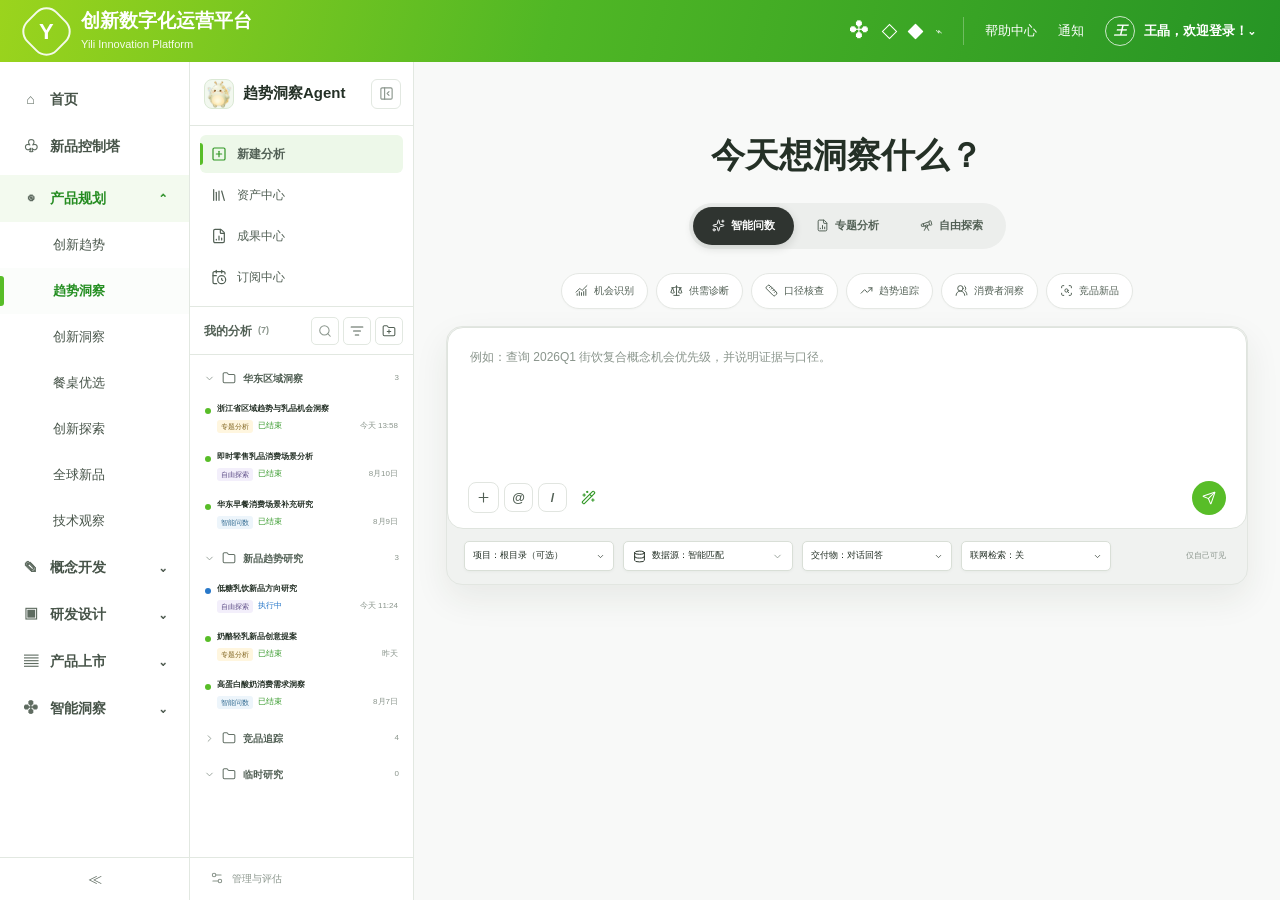
==== yili-yip-agent.html @ febb7918 "Create yili-yip-agent.html" ====
<!doctype html>
<html lang="zh-CN">
<head>
  <meta charset="UTF-8" />
  <meta name="viewport" content="width=device-width, initial-scale=1" />
  <title>趋势洞察 Agent - 完整交互原型</title>
  <style>
    :root {
      --green:#58bd28; --green-dark:#319725; --green-soft:#edf8e9;
      --ink:#243026; --ink2:#526055; --muted:#8a958c;
      --line:#e2e8e1; --line2:#edf1ec; --page:#f6f8f5; --white:#fff;
      --blue:#2878c9; --blue-soft:#edf5fd; --amber:#c1791d; --amber-soft:#fff5e7;
    }
    *{box-sizing:border-box} html,body{width:100%;height:100%;margin:0;overflow:hidden}
    body{font:14px/1.5 "Alibaba PuHuiTi 3.0","Alibaba PuHuiTi","PingFang SC","Microsoft YaHei",sans-serif;color:var(--ink);background:var(--page);letter-spacing:0}
    button,input,textarea,select{font:inherit;letter-spacing:0} button,select{cursor:pointer} [hidden]{display:none!important}
    i[data-lucide]{width:1em;height:1em;display:inline-flex;flex:0 0 auto}.lucide{width:1em;height:1em;display:inline-block;flex:0 0 auto;stroke-width:1.8;vertical-align:-.14em}.icon-only{display:grid;place-items:center}.icon-only .lucide{width:15px;height:15px}

    /* YIP 固定平台外壳 */
    .platform-top{height:62px;display:flex;align-items:center;justify-content:space-between;padding:0 25px;color:#fff;background:linear-gradient(105deg,#9bd41d 0%,#50b725 43%,#269425 100%)}
    .platform-brand,.platform-actions,.platform-user,.brand-row{display:flex;align-items:center}
    .platform-brand{gap:13px}.platform-logo{width:43px;height:43px;display:grid;place-items:center;border:2px solid rgba(255,255,255,.9);border-radius:15px;transform:rotate(45deg)}
    .platform-logo b{font-size:22px;transform:rotate(-45deg)}.brand-copy strong{display:block;font-size:19px;line-height:1.2}.brand-copy span{display:block;margin-top:3px;font-size:11px;opacity:.92}
    .platform-actions{gap:21px;font-size:13px}.platform-glyphs{display:flex;align-items:center;gap:15px;padding-right:20px;border-right:1px solid rgba(255,255,255,.28)}
    .diamond{width:11px;height:11px;border:1.5px solid #fff;transform:rotate(45deg)}.diamond.fill{background:#fff}.spark{font-size:19px}.platform-user{gap:9px}.user-avatar{width:30px;height:30px;display:grid;place-items:center;border:1px solid rgba(255,255,255,.75);border-radius:50%;font-weight:700}
    .platform-body{height:calc(100vh - 62px);display:grid;grid-template-columns:220px minmax(0,1fr);transition:grid-template-columns .2s ease}.platform-body.yip-collapsed{grid-template-columns:64px minmax(0,1fr)}
    .platform-sidebar{display:flex;flex-direction:column;min-height:0;background:#fff;border-right:1px solid var(--line)}.platform-menu{flex:1;padding:14px 0;overflow:hidden}
    .platform-entry{min-height:47px;display:flex;align-items:center;gap:12px;padding:0 23px;color:#465348;font-size:14px;font-weight:600}.platform-entry.group{margin-top:5px;color:#258c21;background:#f3faef}
    .platform-entry.sub{min-height:46px;padding-left:53px;font-size:13px;font-weight:500}.platform-entry.sub.active{position:relative;color:#238e20;background:#fbfdfb;font-weight:700}.platform-entry.sub.active:before{content:"";position:absolute;left:0;top:8px;bottom:8px;width:4px;border-radius:0 3px 3px 0;background:var(--green)}
    .platform-entry .chev{margin-left:auto}.platform-icon{width:15px;text-align:center;color:#5f6c61}.sidebar-bottom{height:43px;display:grid;place-items:center;color:#59665b;background:#fff;border:0;border-top:1px solid var(--line);font-size:14px}.platform-body.yip-collapsed .platform-entry{padding:0;justify-content:center}.platform-body.yip-collapsed .platform-entry span:not(.platform-icon),.platform-body.yip-collapsed .platform-entry.sub{display:none}.platform-body.yip-collapsed .platform-entry.group{min-height:47px}.platform-body.yip-collapsed .platform-menu{overflow:hidden}.platform-body.yip-collapsed .sidebar-bottom{transform:none}

    /* 可修改的 Agent 区域 */
    .agent-shell{position:relative;min-width:0;min-height:0;display:grid;grid-template-rows:58px minmax(0,1fr);background:var(--page)}
    .agent-header{display:flex;align-items:stretch;justify-content:space-between;padding:0 22px;background:#fff;border-bottom:1px solid var(--line)}
    .agent-left{min-width:0;display:flex;align-items:stretch;gap:36px}.agent-name{display:flex;align-items:center;gap:9px;font-size:16px;font-weight:700;white-space:nowrap}.agent-badge{width:30px;height:30px;display:block;flex:0 0 auto;overflow:hidden;background:#f2f8ef url('[data-uri]') center/29px 29px no-repeat;border:1px solid #dbe9d5;border-radius:8px;color:transparent;font-size:0}
    .agent-nav{height:100%;display:flex;align-items:stretch;gap:25px}.agent-nav span{position:relative;display:flex;align-items:center;color:var(--ink2);font-size:13px;white-space:nowrap;cursor:pointer}.agent-nav span.active{color:var(--green-dark);font-weight:700}.agent-nav span.active:after{content:"";position:absolute;left:2px;right:2px;bottom:0;height:3px;border-radius:3px 3px 0 0;background:var(--green)}
    .manage-entry{align-self:center;height:30px;display:flex;align-items:center;gap:7px;padding:0 10px;color:var(--ink2);background:#fff;border:1px solid var(--line);border-radius:5px;font-size:11px}.gear{font-size:14px;color:var(--green-dark)}

    .module-page{display:none;min-height:0;height:100%}.module-page.active{display:grid}
    .analysis-layout{min-height:0;position:relative;grid-template-columns:256px minmax(0,1fr);transition:grid-template-columns .2s ease}.analysis-layout>.task-sidebar{grid-column:1;grid-row:1}.analysis-layout>.task-workspace,.analysis-layout>.create-workspace{grid-column:2;grid-row:1}.analysis-layout.task-collapsed{grid-template-columns:0 minmax(0,1fr)}.analysis-layout.task-collapsed .task-sidebar{display:none}.analysis-layout.task-collapsed>.task-workspace,.analysis-layout.task-collapsed>.create-workspace{grid-column:2;min-width:0;width:100%}.analysis-layout.task-collapsed .task-head{padding-left:54px}
    .task-sidebar{min-height:0;display:grid;grid-template-rows:auto auto minmax(0,1fr) 42px;background:#fff;border-right:1px solid var(--line)}
    .space-block{position:relative;padding:14px 14px 12px;border-bottom:1px solid var(--line)}.space-head{display:grid;grid-template-columns:minmax(0,1fr) 30px;gap:6px}.space-select{height:34px;display:flex;align-items:center;justify-content:space-between;padding:0 10px;color:var(--ink);background:#f7f9f6;border:1px solid var(--line);border-radius:6px;font-size:12px;font-weight:700}.space-main{display:flex;align-items:center;gap:8px}.space-icon{width:22px;height:22px;display:grid;place-items:center;color:var(--green-dark);background:var(--green-soft);border-radius:5px;font-size:10px}.sidebar-collapse{width:30px;height:34px;display:grid;place-items:center;color:var(--muted);background:#fff;border:1px solid var(--line);border-radius:6px}.task-sidebar-toggle{position:absolute;left:10px;top:10px;z-index:12;width:30px;height:30px;display:none;place-items:center;color:var(--green-dark);background:#fff;border:1px solid #bddcaf;border-radius:6px;box-shadow:0 4px 12px rgba(35,55,31,.08)}.analysis-layout.task-collapsed .task-sidebar-toggle{display:grid}
    .new-task{width:100%;height:36px;margin-top:9px;display:flex;align-items:center;justify-content:center;gap:7px;color:#fff;background:var(--green);border:0;border-radius:6px;font-size:12px;font-weight:700}.new-task i{font-size:17px;font-style:normal;font-weight:400}
    .search-block{padding:11px 14px 9px}.task-search{height:32px;display:flex;align-items:center;gap:8px;padding:0 10px;background:#fafbfa;border:1px solid var(--line);border-radius:6px;color:var(--muted)}.search-icon{width:13px;height:13px;position:relative;border:1.4px solid currentColor;border-radius:50%}.search-icon:after{content:"";position:absolute;width:5px;height:1.4px;right:-4px;bottom:-2px;background:currentColor;transform:rotate(45deg)}.task-search input{min-width:0;width:100%;border:0;outline:0;background:transparent;color:var(--ink);font-size:11px}.task-search input::placeholder{color:var(--muted)}
    .filters{margin-top:8px}.filter-summary{display:flex;align-items:center;justify-content:space-between}.filter-controls{display:grid;grid-template-columns:1fr 1fr;gap:6px;margin-top:7px}.filter-wrap{position:relative}.filter{width:100%;height:28px;display:flex;align-items:center;justify-content:space-between;gap:5px;padding:0 8px;color:var(--ink2);background:#fff;border:1px solid var(--line);border-radius:5px;font-size:9px}.filter b{overflow:hidden;text-overflow:ellipsis;white-space:nowrap;font-weight:500}.task-total{color:var(--muted);font-size:9px}.mini-menu{position:absolute;z-index:30;display:none;min-width:132px;padding:5px;background:#fff;border:1px solid var(--line);border-radius:6px;box-shadow:0 10px 26px rgba(35,55,31,.13)}.mini-menu.open{display:grid}.filter-wrap .mini-menu{right:0;top:32px}.space-block>.mini-menu{left:14px;top:51px}.mini-menu button{height:30px;padding:0 8px;text-align:left;color:var(--ink2);background:#fff;border:0;border-radius:4px;font-size:9px}.mini-menu button:hover,.mini-menu button.active{color:var(--green-dark);background:var(--green-soft)}
    .task-list{min-height:0;overflow-y:auto;padding:7px 7px 10px}.task-list::-webkit-scrollbar{width:6px}.task-list::-webkit-scrollbar-thumb{background:#dbe3d9;border-radius:6px}.folder{margin-bottom:4px}.folder-head{height:31px;display:flex;align-items:center;gap:7px;padding:0 7px;color:var(--ink2);border-radius:5px;font-size:10px;font-weight:700;cursor:pointer}.folder-head:hover{background:#f6f8f5}.folder-head .folder-icon{font-size:13px;color:#647167}.folder-head .folder-count{margin-left:auto;color:var(--muted);font-size:8px;font-weight:500}.folder-head .fold{width:10px;color:var(--muted);font-size:8px}.folder-items{display:block}.folder.closed .folder-items{display:none}.folder.closed .fold{transform:rotate(-90deg)}.add-folder{width:100%;height:42px;display:flex;align-items:center;gap:7px;padding:0 16px;color:var(--ink2);background:#fff;border:0;border-top:1px solid var(--line);font-size:9px}.add-folder:hover{color:var(--green-dark);background:#f8fbf7}.task-item{min-height:47px;margin:1px 0;padding:7px 8px 6px 25px;border-radius:6px;position:relative;cursor:pointer}.task-item.active{background:#eaf6e5}.task-item.active:before{content:"";position:absolute;left:0;top:9px;bottom:9px;width:3px;border-radius:0 3px 3px 0;background:var(--green)}
    .task-item-head{display:flex;align-items:flex-start;gap:6px}.task-dot{width:6px;height:6px;margin-top:5px;flex:0 0 auto;border-radius:50%;background:var(--green)}.task-dot.run{background:var(--blue)}.task-dot.wait{background:var(--amber)}.task-dot.muted{background:#aeb6af}
    .task-item-copy{min-width:0;flex:1}.task-item-copy b{display:block;overflow:hidden;text-overflow:ellipsis;white-space:nowrap;font-size:11px}.task-meta{margin-top:5px;display:flex;align-items:center;gap:5px;color:var(--muted);font-size:8px}.task-meta>span:last-child{margin-left:auto}.task-meta em{color:var(--green-dark);font-style:normal}.task-meta em.run{color:var(--blue)}.task-meta em.wait{color:var(--amber)}.task-type{padding:2px 4px;color:#58635a;background:#eef1ed;border-radius:3px;font-size:7px;line-height:1.35}.task-type.qa{color:#326b91;background:#edf5fb}.task-type.topic{color:#816521;background:#fff6df}.task-type.explore{color:#5c4c86;background:#f3effb}
    .task-footer{display:none}

    .task-workspace{min-width:0;min-height:0;display:grid;grid-template-rows:62px 42px minmax(0,1fr);background:#fff}
    .task-workspace.hidden{display:none}.create-workspace{min-width:0;min-height:0;display:none;background:#fbfcfb;overflow:auto}.create-workspace.active{display:block}.create-inner{width:min(920px,calc(100% - 64px));margin:0 auto;padding:38px 0 32px}.create-title{text-align:center}.create-title h1{margin:0;font-size:27px}.create-title h1 span{color:#68716a;font-weight:500}.create-title p{margin:7px 0 0;color:var(--muted);font-size:10px}.create-modes{width:max-content;margin:22px auto 18px;display:flex;gap:3px;padding:4px;background:#f0f2ef;border-radius:22px}.create-mode{height:34px;display:flex;align-items:center;gap:6px;padding:0 17px;color:var(--ink2);background:transparent;border:0;border-radius:18px;font-size:10px;font-weight:600}.create-mode.active{color:#fff;background:#202a22;box-shadow:0 3px 10px rgba(20,30,22,.14)}.capability-stack{min-height:40px;margin-bottom:13px}.capability-row{width:100%;display:flex;align-items:center;justify-content:center;gap:7px}.capability-label{margin-right:3px;color:var(--muted);font-size:9px;font-weight:700}.cap-chip{height:31px;display:flex;align-items:center;gap:6px;padding:0 12px;color:var(--ink2);background:#fff;border:1px solid #d1d8d0;border-radius:16px;font-size:9px}.cap-chip:hover,.cap-chip.active{color:var(--green-dark);border-color:#aad593;background:var(--green-soft)}.capability-commands{width:100%;height:40px;display:none;align-items:center;padding:4px;background:#fff;border:1px solid var(--line);border-radius:7px;box-shadow:0 4px 12px rgba(35,55,31,.04)}.capability-commands.open{display:flex}.capability-stack.commands-open .capability-row{display:none}.capability-back{height:30px;display:flex;align-items:center;gap:4px;padding:0 9px;color:var(--ink2);background:#fff;border:0;border-right:1px solid var(--line);font-size:9px;white-space:nowrap}.command-scroller{min-width:0;display:flex;gap:4px;padding:0 5px;overflow-x:auto;scrollbar-width:none}.command-scroller::-webkit-scrollbar{display:none}.instruction-command{height:30px;max-width:245px;flex:0 0 auto;overflow:hidden;text-overflow:ellipsis;white-space:nowrap;padding:0 11px;color:var(--ink2);background:#fbfcfb;border:0;border-radius:5px;font-size:9px}.instruction-command:hover{color:var(--green-dark);background:var(--green-soft)}.prompt-shell{padding:12px;background:#fff;border:1px solid #d6ded4;border-radius:8px;box-shadow:0 10px 26px rgba(35,55,31,.07)}.prompt-box{min-height:142px;padding:10px 13px 9px;display:flex;flex-direction:column;border:1px solid #cfd8cd;border-radius:7px}.prompt-box:focus-within{border-color:#8bcf6c;box-shadow:0 0 0 2px rgba(88,189,40,.08)}.prompt-box textarea{width:100%;min-height:70px;flex:1;resize:none;border:0;outline:0;color:var(--ink);font-size:11px;line-height:1.65}.prompt-box textarea::placeholder{color:var(--muted)}.prompt-actions{margin-top:auto;display:flex;align-items:center;justify-content:space-between}.prompt-left,.prompt-right,.create-options{display:flex;align-items:center;gap:6px}.round-tool{width:27px;height:27px;display:grid;place-items:center;color:var(--ink2);background:#fff;border:1px solid var(--line);border-radius:6px}.round-tool.active{color:var(--green-dark);background:var(--green-soft);border-color:#b7dba5}.enhance{width:30px;height:27px;display:grid;place-items:center;padding:0;color:var(--green-dark);background:transparent;border:0;border-radius:5px;font-size:15px}.enhance:hover{background:var(--green-soft)}.enhance.loading{color:transparent;pointer-events:none;position:relative}.enhance.loading:after{content:"";width:13px;height:13px;border:2px solid #c9ddc0;border-top-color:var(--green);border-radius:50%;position:absolute;animation:prompt-spin .65s linear infinite}.enhance span{display:none}@keyframes prompt-spin{to{transform:rotate(360deg)}}.create-send{height:29px;display:flex;align-items:center;gap:5px;padding:0 12px;color:#fff;background:var(--green);border:0;border-radius:6px;font-size:9px;font-weight:700}.create-options{padding-top:9px;color:var(--muted);font-size:8px;flex-wrap:wrap}.option-note{margin-left:auto}.attachment-list{min-width:0;min-height:0;display:flex;align-items:center;gap:5px;flex-wrap:wrap}.attachment-list:empty{display:none}.attachment-chip{max-width:100%;height:25px;display:inline-flex;align-items:center;gap:5px;padding:0 7px;color:var(--ink2);background:#f1f5ef;border:1px solid #dce6d8;border-radius:5px;font-size:8px}.attachment-chip>span{max-width:220px;overflow:hidden;text-overflow:ellipsis;white-space:nowrap}.attachment-chip button{width:16px;height:16px;display:grid;place-items:center;flex:0 0 auto;padding:0;color:var(--muted);background:transparent;border:0}.plus-wrap{position:relative}.attach-menu{position:absolute;left:0;bottom:34px;z-index:35;width:206px;display:none;padding:6px;background:#fff;border:1px solid var(--line);border-radius:7px;box-shadow:0 12px 30px rgba(35,55,31,.16)}.attach-menu.open{display:block}.attach-menu b{display:block;padding:5px 8px 4px;color:var(--muted);font-size:8px}.attach-menu button{width:100%;height:34px;display:flex;align-items:center;gap:8px;padding:0 9px;text-align:left;color:var(--ink2);background:#fff;border:0;border-radius:5px;font-size:9px}.attach-menu button:hover{color:var(--green-dark);background:var(--green-soft)}.attach-menu .lucide{width:14px;height:14px}.hidden-file-input{display:none}.project-target{height:28px;display:flex;align-items:center;gap:5px;padding:0 9px;color:var(--ink2);background:#fff;border:1px solid var(--line);border-radius:5px;font-size:8px}.project-target b{font-weight:600}.instruction-guide{display:none}
    .topic-create{display:none}.topic-create.active{display:block}.prompt-create.hidden{display:none}.workflow-intro{text-align:center;margin:6px 0 14px}.workflow-intro h2{margin:0;font-size:14px}.workflow-intro p{margin:4px 0 0;color:var(--muted);font-size:9px}.workflow-grid{display:grid;grid-template-columns:repeat(2,1fr);gap:10px}.workflow-card{min-height:132px;padding:13px;text-align:left;background:#fff;border:1px solid var(--line);border-radius:7px;position:relative}.workflow-card:hover{border-color:#afd79d;box-shadow:0 5px 14px rgba(35,55,31,.06)}.workflow-card em{position:absolute;right:12px;top:10px;color:#b9c3ba;font-size:17px;font-style:normal;font-weight:700}.workflow-card small{color:var(--green-dark);font-size:8px}.workflow-card h3{margin:7px 0 5px;font-size:11px}.workflow-card p{height:31px;margin:0;color:var(--muted);font-size:8px;line-height:1.55}.workflow-card-foot{margin-top:10px;display:flex;justify-content:space-between;color:var(--muted);font-size:8px}.workflow-card-foot b{color:var(--green-dark)}.config-mask{position:fixed;inset:0;z-index:80;display:none;align-items:center;justify-content:center;background:rgba(25,34,27,.28)}.config-mask.open{display:flex}.config-dialog{width:620px;max-height:82vh;overflow:auto;background:#fff;border-radius:8px;box-shadow:0 18px 50px rgba(20,30,22,.22)}.config-head{height:54px;display:flex;align-items:center;justify-content:space-between;padding:0 18px;border-bottom:1px solid var(--line)}.config-head h3{margin:0;font-size:13px}.config-head button{width:28px;height:28px;border:0;background:transparent;color:var(--muted)}.config-steps{display:grid;grid-template-columns:repeat(3,1fr);padding:13px 18px;border-bottom:1px solid var(--line)}.config-step{display:flex;align-items:center;gap:6px;color:var(--muted);font-size:9px}.config-step i{width:19px;height:19px;display:grid;place-items:center;background:#eef1ed;border-radius:50%;font-style:normal}.config-step.active{color:var(--green-dark);font-weight:700}.config-step.active i,.config-step.done i{color:#fff;background:var(--green)}.config-body{padding:17px 18px}.config-pane{display:none}.config-pane.active{display:block}.config-pane>p{margin:0 0 12px;color:var(--muted);font-size:9px}.form-grid{display:grid;grid-template-columns:1fr 1fr;gap:11px}.field{display:grid;gap:5px;color:var(--ink2);font-size:9px}.field.full{grid-column:1/-1}.field input,.field select,.field textarea{width:100%;min-height:34px;padding:7px 9px;color:var(--ink);background:#fff;border:1px solid var(--line);border-radius:5px;font-size:9px}.summary-list{display:grid;gap:7px}.summary-row{display:flex;align-items:center;justify-content:space-between;padding:9px 10px;background:#f8faf7;border-radius:5px;font-size:9px}.config-foot{display:flex;align-items:center;justify-content:flex-end;gap:7px;margin-top:17px}.secondary{height:29px;padding:0 10px;color:var(--ink2);background:#fff;border:1px solid var(--line);border-radius:5px;font-size:9px}.config-next{height:29px;padding:0 11px;color:#fff;background:var(--green);border:0;border-radius:5px;font-size:9px;font-weight:700}
    .task-head{display:flex;align-items:center;justify-content:space-between;padding:0 20px;border-bottom:1px solid var(--line)}.title-row{min-width:0}.title-line{display:flex;align-items:center;gap:8px}.title-line h1{max-width:520px;margin:0;overflow:hidden;text-overflow:ellipsis;white-space:nowrap;font-size:17px}.complete-tag{padding:3px 7px;color:var(--green-dark);background:var(--green-soft);border-radius:10px;font-size:9px;font-weight:700}.task-subline{margin-top:4px;display:flex;align-items:center;gap:11px;color:var(--muted);font-size:9px}.task-subline b{color:var(--ink2);font-weight:500}.task-actions{position:relative;display:flex;align-items:center;gap:6px}.icon-btn{width:30px;height:30px;display:grid;place-items:center;color:var(--ink2);background:#fff;border:1px solid var(--line);border-radius:5px;font-size:12px}.icon-btn.active{color:var(--green-dark);background:var(--green-soft);border-color:#bcdcab}.share-btn{height:30px;display:flex;align-items:center;gap:5px;padding:0 11px;color:var(--green-dark);background:#fff;border:1px solid #bcdcab;border-radius:5px;font-size:10px;font-weight:700}.task-actions .mini-menu{right:0;top:35px}
    .view-nav{display:flex;align-items:stretch;justify-content:space-between;padding:0 20px;border-bottom:1px solid var(--line)}.view-tabs{height:100%;display:flex;align-items:stretch;gap:24px}.view-tabs button{position:relative;display:flex;align-items:center;color:var(--ink2);background:transparent;border:0;font-size:11px}.view-tabs button.active{color:var(--green-dark);font-weight:700}.view-tabs button.active:after{content:"";position:absolute;left:0;right:0;bottom:0;height:2px;background:var(--green)}.view-tools{display:flex;align-items:center;gap:9px}.version-select{height:27px;padding:0 6px;color:var(--ink2);background:#fff;border:1px solid var(--line);border-radius:5px;font-size:9px}.context-toggle{height:27px;display:flex;align-items:center;gap:5px;padding:0 8px;color:var(--green-dark);background:var(--green-soft);border:1px solid #c7e3ba;border-radius:5px;font-size:9px;font-weight:700}.context-toggle i{font-size:11px;font-style:normal}
    .conversation{--context-width:356px;min-height:0;display:grid;grid-template-columns:minmax(430px,1fr) 6px var(--context-width);background:#fbfcfb;overflow:hidden}.conversation.context-closed{grid-template-columns:minmax(0,1fr) 0 0}.conversation-main{min-width:0;min-height:0;height:100%;display:grid;grid-template-rows:auto minmax(0,1fr) auto;gap:11px;padding:14px 14px 13px 22px;overflow:hidden}.stagebar{height:48px;display:grid;grid-template-columns:repeat(5,1fr);align-items:center;padding:0 15px;background:#fff;border:1px solid var(--line);border-radius:7px}.stage{position:relative;display:flex;align-items:center;gap:7px;color:var(--muted);font-size:9px}.stage:not(:last-child):after{content:"";position:absolute;left:28px;right:7px;top:50%;height:1px;background:#cfe3c6;z-index:0}.stage i{position:relative;z-index:1;width:19px;height:19px;display:grid;place-items:center;color:#fff;background:var(--green);border-radius:50%;font-size:9px;font-style:normal}.stage b{position:relative;z-index:1;padding-right:5px;background:#fff;font-weight:500}.stage.current{color:var(--green-dark);font-weight:700}.stage.current i{box-shadow:0 0 0 4px var(--green-soft)}.content-stage{min-height:0;display:grid;overflow:hidden}.thread,.file-preview{grid-area:1/1;min-height:0}.thread{padding:3px 3px 6px 0;overflow:auto}.thread.hidden,.file-preview.hidden{display:none}.agent-message{display:grid;grid-template-columns:30px minmax(0,1fr);gap:9px;margin-bottom:12px}.agent-avatar{width:30px;height:30px;display:block;overflow:hidden;background:#f2f8ef url('[data-uri]') center/29px 29px no-repeat;border:1px solid #dbe9d5;border-radius:8px;color:transparent;font-size:0}.message-copy b{display:block;margin:2px 0 6px;font-size:11px}.message-copy p{margin:0;color:var(--ink2);font-size:11px;line-height:1.65}.source-ref{display:inline-flex;align-items:center;height:20px;margin:0 2px;padding:0 6px;color:var(--green-dark);background:var(--green-soft);border:0;border-radius:4px;font-size:8px;font-weight:700;vertical-align:1px}.source-ref:hover{background:#dff2d7}.insight-brief{margin:0 0 12px 39px;padding:10px 12px;background:#fff;border-left:3px solid var(--green);border-top:1px solid var(--line);border-right:1px solid var(--line);border-bottom:1px solid var(--line);border-radius:4px 7px 7px 4px}.insight-brief h3{margin:0 0 7px;font-size:10px}.insight-row{display:grid;grid-template-columns:16px minmax(0,1fr);gap:5px;margin-top:5px;color:var(--ink2);font-size:9px;line-height:1.55}.insight-row i{color:var(--green-dark);font-style:normal;font-weight:700}.user-message{max-width:78%;margin:0 0 13px auto;padding:9px 12px;color:var(--ink2);background:#eff4ed;border-radius:7px 7px 2px 7px;font-size:11px;line-height:1.6}
    .source-ref.highlight{color:#fff;background:var(--green);box-shadow:0 0 0 3px rgba(88,189,40,.13)}.result-card{margin-left:37px;background:#fff;border:1px solid var(--line);border-radius:7px;overflow:hidden}.result-head{height:39px;display:flex;align-items:center;justify-content:space-between;padding:0 13px;border-bottom:1px solid var(--line)}.result-head b{font-size:11px}.report-tag{padding:3px 6px;color:var(--ink2);background:#f2f5f1;border-radius:4px;font-size:8px}.result-body{height:78px;display:grid;grid-template-columns:78px minmax(0,1fr) auto;align-items:center;gap:12px;padding:10px 13px}.report-cover{width:72px;height:53px;padding:8px;display:flex;flex-direction:column;justify-content:space-between;color:#fff;background:#315f42;border-radius:4px}.report-cover strong{font-size:8px;line-height:1.25}.report-cover i{width:25px;height:2px;background:rgba(255,255,255,.55)}.report-copy b{display:block;font-size:11px}.report-copy p{margin:4px 0 0;color:var(--muted);font-size:9px;line-height:1.5}.preview-btn{height:28px;padding:0 10px;color:var(--green-dark);background:#fff;border:1px solid #bcdcab;border-radius:5px;font-size:9px;font-weight:700}
    .composer{height:82px;padding:10px 11px 8px;background:#fff;border:1px solid #d4ddd2;border-radius:7px;box-shadow:0 6px 18px rgba(35,55,31,.05)}.composer textarea{width:100%;height:35px;resize:none;border:0;outline:0;color:var(--ink);font-size:10px}.composer textarea::placeholder{color:var(--muted)}.composer-foot{display:flex;align-items:center;justify-content:space-between}.composer-context{color:var(--muted);font-size:8px}.attach{width:27px;height:25px;display:grid;place-items:center;color:var(--ink2);background:#fff;border:0;font-size:15px}.send{width:60px;height:25px;color:#fff;background:var(--green);border:0;border-radius:5px;font-size:9px;font-weight:700}
    .context-resizer{position:relative;z-index:3;cursor:col-resize;background:#f1f4f0;border-left:1px solid var(--line);border-right:1px solid var(--line)}.context-resizer:after{content:"";position:absolute;left:2px;top:50%;width:2px;height:30px;margin-top:-15px;background:#cfd7cd;border-radius:2px}.context-resizer:hover,.conversation.resizing .context-resizer{background:#e4f2de}.conversation.context-closed .context-resizer,.conversation.context-closed .context-panel{display:none}.context-panel{min-width:0;min-height:0;display:grid;grid-template-rows:46px 39px minmax(0,1fr);background:#fff}.context-head{display:flex;align-items:center;justify-content:space-between;padding:0 12px;border-bottom:1px solid var(--line)}.context-head-copy{display:flex;align-items:center;gap:7px}.context-head-copy b{font-size:11px}.pinned-state{display:inline-flex;align-items:center;gap:3px;padding:2px 5px;color:var(--green-dark);background:var(--green-soft);border-radius:4px;font-size:7px}.context-actions{display:flex;gap:3px}.context-actions button{width:27px;height:27px;display:grid;place-items:center;color:var(--muted);background:transparent;border:0;border-radius:5px;font-size:12px}.context-actions button:hover{background:#f1f4f0;color:var(--ink2)}.context-tabs{display:grid;grid-template-columns:repeat(5,1fr);padding:0 7px;border-bottom:1px solid var(--line)}.context-tab{position:relative;color:var(--muted);background:transparent;border:0;font-size:8px}.context-tab.active{color:var(--green-dark);font-weight:700}.context-tab.active:after{content:"";position:absolute;left:7px;right:7px;bottom:0;height:2px;background:var(--green)}.context-body{min-height:0;overflow:auto}.context-pane{display:none;padding:11px 12px}.context-pane.active{display:block}.context-summary{display:flex;align-items:center;justify-content:space-between;margin-bottom:9px}.context-summary b{font-size:10px}.context-summary span{color:var(--muted);font-size:8px}.source-card{position:relative;margin-bottom:7px;padding:10px;background:#fff;border:1px solid var(--line);border-radius:6px;transition:.16s}.source-card.active{border-color:#83c966;background:#fbfef9;box-shadow:0 0 0 2px rgba(88,189,40,.08)}.source-card-head{display:flex;align-items:flex-start;justify-content:space-between;gap:8px}.source-kind{padding:2px 5px;color:var(--ink2);background:#f0f3ef;border-radius:4px;font-size:7px}.source-card h3{margin:0;font-size:10px}.source-card p{margin:5px 0 7px;color:var(--ink2);font-size:8px;line-height:1.55}.source-meta{display:grid;grid-template-columns:auto minmax(0,1fr);gap:3px 8px;color:var(--muted);font-size:7px}.source-meta b{color:var(--ink2);font-weight:500}.source-status{color:var(--green-dark)!important}.source-actions{display:flex;justify-content:flex-end;margin-top:8px}.source-actions button{height:24px;padding:0 7px;color:var(--green-dark);background:#fff;border:1px solid #c6dfb9;border-radius:4px;font-size:8px}.context-note{padding:8px 9px;color:var(--ink2);background:#f7f9f6;border-radius:5px;font-size:8px;line-height:1.55}.progress-list{display:grid;gap:0}.progress-row{position:relative;display:grid;grid-template-columns:20px minmax(0,1fr);gap:7px;padding-bottom:13px}.progress-row:not(:last-child):before{content:"";position:absolute;left:9px;top:17px;bottom:0;width:1px;background:#cfe3c6}.progress-row i{position:relative;z-index:1;width:19px;height:19px;display:grid;place-items:center;color:#fff;background:var(--green);border-radius:50%;font-size:8px;font-style:normal}.progress-row b{display:block;font-size:9px}.progress-row small{display:block;margin-top:2px;color:var(--muted);font-size:7px}.file-group{margin-bottom:12px}.file-group-head{display:flex;align-items:center;justify-content:space-between;margin-bottom:5px;color:var(--muted);font-size:8px}.file-group-head b{color:var(--ink2);font-size:9px}.context-file{width:100%;min-height:42px;margin-bottom:4px;display:grid;grid-template-columns:28px minmax(0,1fr) auto;align-items:center;gap:7px;padding:6px 7px;text-align:left;background:#fff;border:1px solid var(--line);border-radius:5px}.context-file:hover,.context-file.active{border-color:#a9d894;background:#fbfef9}.file-type{width:27px;height:27px;display:grid;place-items:center;color:#fff;background:#4f7792;border-radius:4px;font-size:7px;font-weight:700}.file-type.csv{background:#4d875c}.file-type.doc{background:#76684d}.context-file b{display:block;overflow:hidden;text-overflow:ellipsis;white-space:nowrap;font-size:8px}.context-file small{display:block;margin-top:2px;color:var(--muted);font-size:7px}.context-file em{color:var(--muted);font-size:9px;font-style:normal}.evidence-item{margin-bottom:7px;padding:9px 10px;border-left:2px solid #a9d894;background:#f8faf7}.evidence-item blockquote{margin:0;color:var(--ink2);font-size:8px;line-height:1.6}.evidence-item footer{display:flex;justify-content:space-between;margin-top:6px;color:var(--muted);font-size:7px}.qa-score{display:flex;align-items:flex-end;gap:8px;padding:9px 0 12px;border-bottom:1px solid var(--line)}.qa-score strong{font-size:27px;line-height:1;color:var(--green-dark)}.qa-score span{color:var(--muted);font-size:8px}.qa-row{display:flex;align-items:center;justify-content:space-between;padding:9px 0;border-bottom:1px solid var(--line2);font-size:8px}.qa-row b{font-size:9px}.qa-pass{color:var(--green-dark)}
    .context-file:focus-visible{outline:2px solid #79c357;outline-offset:1px}.file-preview{overflow:auto;background:#f4f6f3;border:1px solid var(--line);border-radius:7px}.file-preview-head{height:42px;display:flex;align-items:center;justify-content:space-between;padding:0 11px;background:#fff;border-bottom:1px solid var(--line)}.file-preview-title{display:flex;align-items:center;gap:8px}.file-preview-title button{width:26px;height:26px;color:var(--ink2);background:#fff;border:1px solid var(--line);border-radius:5px}.file-preview-title b{font-size:10px}.file-preview-actions{display:flex;gap:5px}.file-preview-actions button{height:26px;padding:0 8px;color:var(--ink2);background:#fff;border:1px solid var(--line);border-radius:5px;font-size:8px}.preview-canvas{min-height:100%;padding:18px}.preview-paper{width:min(720px,100%);min-height:430px;margin:0 auto;padding:25px 28px;background:#fff;border:1px solid #dfe5de;box-shadow:0 8px 22px rgba(33,49,35,.06)}.preview-paper h1{margin:0;font-size:18px}.preview-paper .paper-meta{margin-top:5px;color:var(--muted);font-size:8px}.preview-paper h2{margin:20px 0 7px;font-size:11px}.preview-paper p{margin:0;color:var(--ink2);font-size:9px;line-height:1.75}.preview-kpis{display:grid;grid-template-columns:repeat(3,1fr);gap:8px;margin-top:12px}.preview-kpi{padding:10px;background:#f7faf6}.preview-kpi span{display:block;color:var(--muted);font-size:7px}.preview-kpi b{display:block;margin-top:2px;font-size:14px}.preview-table{width:100%;margin-top:12px;border-collapse:collapse}.preview-table th,.preview-table td{padding:7px;text-align:left;border-bottom:1px solid var(--line);font-size:8px}.preview-table th{color:var(--muted);background:#f8faf7}.preview-evidence{margin-top:12px;padding:9px 10px;background:#f5f8f4;border-left:3px solid var(--green);font-size:8px;line-height:1.65}
    /* 一级模块通用页面 */
    .center-layout.sidebar-collapsed .catalog-head{padding-left:40px}
    .center-space-menu{left:14px;right:50px;top:51px}
    .center-layout{position:relative;min-height:0;grid-template-columns:256px minmax(0,1fr);transition:grid-template-columns .2s ease}.center-layout>.center-sidebar{grid-column:1;grid-row:1}.center-layout>.center-workspace{grid-column:2;grid-row:1}.center-layout.sidebar-collapsed{grid-template-columns:0 minmax(0,1fr)}.center-layout.sidebar-collapsed .center-sidebar{display:none}.center-layout.sidebar-collapsed>.center-workspace{grid-column:2;min-width:0;width:100%}.center-layout.sidebar-collapsed .task-sidebar-toggle{display:grid}.center-sidebar{min-height:0;display:grid;grid-template-rows:auto minmax(0,1fr);background:#fff;border-right:1px solid var(--line)}.center-sidebar .space-block{padding-bottom:13px}.center-sidebar .space-select{background:#fff}.center-side-scroll{min-height:0;padding:10px 8px 14px;overflow:auto}.center-nav-section{margin-bottom:13px}.center-nav-title{display:flex;align-items:center;justify-content:space-between;padding:0 9px 6px;color:var(--muted);font-size:8px}.center-nav-title b{color:var(--ink2);font-size:9px}.center-nav-button{width:100%;min-height:34px;margin-bottom:2px;display:flex;align-items:center;gap:8px;padding:7px 9px;text-align:left;color:var(--ink2);background:transparent;border:0;border-radius:5px;font-size:9px}.center-nav-button i{width:17px;display:grid;place-items:center;color:var(--muted);font-style:normal}.center-nav-button span{min-width:0;flex:1}.center-nav-button em{color:var(--muted);font-style:normal;font-size:8px}.center-nav-button:hover{background:#f6f8f5}.center-nav-button.active{color:var(--green-dark);background:var(--green-soft);font-weight:700}.center-nav-button.active i{color:var(--green-dark)}.center-sidebar-action{width:100%;height:34px;margin-top:9px;color:#fff;background:var(--green);border:0;border-radius:6px;font-size:10px;font-weight:700}.center-workspace.catalog-page{min-width:0;min-height:0;height:100%;display:grid;grid-template-rows:67px minmax(0,1fr);padding:0 22px 22px;background:var(--page);overflow:hidden}.catalog-page{min-width:0;min-height:0}.catalog-head{display:flex;align-items:center;justify-content:space-between;gap:16px}.catalog-title{min-width:0}.catalog-title h1{margin:0;font-size:19px}.catalog-title p{margin:3px 0 0;color:var(--muted);font-size:10px}.primary-action{height:32px;display:flex;align-items:center;gap:5px;padding:0 13px;white-space:nowrap;color:#fff;background:var(--green);border:0;border-radius:6px;font-size:10px;font-weight:700}.catalog-surface{min-height:0;display:grid;grid-template-rows:44px minmax(0,1fr);background:#fff;border:1px solid var(--line);border-radius:8px;overflow:hidden}.catalog-surface.single-pane{grid-template-rows:minmax(0,1fr)}.subnav{display:flex;align-items:stretch;justify-content:space-between;gap:12px;padding:0 15px;border-bottom:1px solid var(--line)}.subnav-label{display:flex;align-items:center;min-width:0;color:var(--ink2);font-size:10px;font-weight:700}.subnav-label span{overflow:hidden;text-overflow:ellipsis;white-space:nowrap}.subtabs{height:100%;display:flex;align-items:stretch;gap:19px}.subtab{position:relative;display:flex;align-items:center;color:var(--ink2);background:transparent;border:0;font-size:9px;cursor:pointer}.subtab.active{color:var(--green-dark);font-weight:700}.subtab.active:after{content:"";position:absolute;left:0;right:0;bottom:0;height:2px;background:var(--green)}.toolbar{min-width:0;display:flex;align-items:center;justify-content:flex-end;gap:7px}.mini-search{width:190px;height:28px;padding:0 9px;border:1px solid var(--line);border-radius:5px;background:#fafbfa;font-size:9px}.tool-select{height:28px;padding:0 8px;color:var(--ink2);background:#fff;border:1px solid var(--line);border-radius:5px;font-size:9px}
    .catalog-body{min-height:0;overflow:auto;padding:14px 15px}.asset-grid{display:grid;grid-template-columns:repeat(3,minmax(0,1fr));gap:10px}.asset-card{min-height:143px;padding:13px;border:1px solid var(--line);border-radius:7px;background:#fff;transition:.15s}.asset-card:hover{border-color:#b9dca9;box-shadow:0 5px 14px rgba(35,55,31,.06)}.asset-card-head{display:flex;align-items:center;justify-content:space-between}.asset-kind{padding:3px 6px;color:var(--green-dark);background:var(--green-soft);border-radius:4px;font-size:8px}.asset-card h3{margin:10px 0 5px;font-size:12px}.asset-card p{height:34px;margin:0;color:var(--muted);font-size:9px;line-height:1.65}.asset-foot{margin-top:12px;display:flex;align-items:center;justify-content:space-between;color:var(--muted);font-size:8px}.asset-use{height:25px;padding:0 8px;color:var(--green-dark);background:#fff;border:1px solid #beddae;border-radius:5px;font-size:9px;font-weight:700}
    .library-layout{min-height:0;display:block;overflow:hidden}.scene-nav{padding:12px;background:#fafbfa;border-right:1px solid var(--line);overflow:auto}.scene-nav-head{display:flex;align-items:center;justify-content:space-between;margin-bottom:8px}.scene-nav-head b{font-size:10px}.scene-nav-head span{color:var(--muted);font-size:8px}.scene-nav-item{width:100%;min-height:36px;margin-bottom:2px;padding:6px 9px;text-align:left;color:var(--ink2);background:transparent;border:0;border-radius:5px}.scene-nav-item.active{color:var(--green-dark);background:var(--green-soft)}.scene-nav-item b{display:block;font-size:9px}.scene-nav-item small{display:block;margin-top:2px;color:var(--muted);font-size:7px}.library-main{height:100%;min-height:0;overflow:auto;padding:14px}.scene-overview{display:flex;align-items:flex-start;justify-content:space-between;gap:15px;padding-bottom:12px;border-bottom:1px solid var(--line)}.scene-overview h2{margin:0;font-size:14px}.scene-overview p{margin:4px 0 0;color:var(--muted);font-size:9px}.scene-overview-meta{white-space:nowrap;color:var(--muted);font-size:8px}.prompt-list{margin-top:11px;display:grid;gap:8px}.prompt-record{padding:11px 12px;background:#fff;border:1px solid var(--line);border-radius:7px}.prompt-record:hover{border-color:#bfdcb1}.prompt-record-head{display:flex;align-items:flex-start;justify-content:space-between;gap:10px}.prompt-record h3{margin:0;font-size:10px}.prompt-record p{margin:5px 0 8px;color:var(--ink2);font-size:9px;line-height:1.55}.prompt-record-meta{display:flex;align-items:center;gap:9px;color:var(--muted);font-size:8px;flex-wrap:wrap}.prompt-record-actions{display:flex;gap:5px}.prompt-record-actions button{height:25px;padding:0 8px;border-radius:5px;font-size:8px}.prompt-copy{color:var(--ink2);background:#fff;border:1px solid var(--line)}.prompt-favorite.active{color:#a36b12;background:#fff8e9;border-color:#f0d39a}.prompt-use{color:var(--green-dark);background:var(--green-soft);border:1px solid #b7dba5;font-weight:700}.public-badge{padding:3px 5px;color:var(--green-dark);background:var(--green-soft);border-radius:4px;font-size:7px}.mine-badge{padding:3px 5px;color:var(--blue);background:var(--blue-soft);border-radius:4px;font-size:7px}.review-badge{padding:3px 5px;color:var(--amber);background:var(--amber-soft);border-radius:4px;font-size:7px}.library-empty{padding:46px 20px;text-align:center;color:var(--muted);font-size:10px}.library-empty b{display:block;margin-bottom:4px;color:var(--ink2);font-size:12px}
    .data-table{width:100%;border-collapse:collapse}.data-table th,.data-table td{padding:10px 11px;text-align:left;border-bottom:1px solid var(--line2);font-size:9px}.data-table th{color:var(--muted);background:#fafbfa;font-weight:500}.data-table td b{font-size:10px}.data-table td small{display:block;margin-top:2px;color:var(--muted);font-size:8px}.row-status{display:inline-flex;padding:3px 6px;border-radius:4px;color:var(--green-dark);background:var(--green-soft);font-size:8px}.row-status.wait{color:var(--amber);background:var(--amber-soft)}.row-status.blue{color:var(--blue);background:var(--blue-soft)}.row-action{color:var(--green-dark);font-weight:700}
    .result-grid{display:grid;grid-template-columns:repeat(3,minmax(0,1fr));gap:11px}.result-tile{overflow:hidden;border:1px solid var(--line);border-radius:7px;background:#fff}.result-tile:hover{border-color:#b9dca9;box-shadow:0 5px 14px rgba(35,55,31,.06)}.tile-cover{height:96px;padding:14px;color:#fff;background:#356848}.tile-cover.blue{background:#406d8c}.tile-cover.gold{background:#80713f}.tile-cover b{display:block;width:70%;font-size:12px}.tile-cover i{display:block;width:34px;height:2px;margin-top:29px;background:rgba(255,255,255,.58)}.tile-body{padding:11px}.tile-body h3{margin:0;font-size:11px}.tile-meta{margin-top:5px;color:var(--muted);font-size:8px}.tile-actions{margin-top:10px;display:flex;align-items:center;justify-content:space-between}.result-empty{grid-column:1/-1;padding:60px 20px;text-align:center;color:var(--muted);font-size:10px}
    .stage.pending{color:var(--muted)}.stage.pending i{color:var(--muted);background:#eef1ed}.stage.pending:not(:last-child):after{background:#e3e8e2}
    .instruction-dialog{width:600px;background:#fff;border-radius:8px;box-shadow:0 18px 50px rgba(20,30,22,.22)}.instruction-form{padding:17px 18px}.instruction-form .form-grid{margin-bottom:12px}.checkbox-field{display:flex;align-items:flex-start;gap:7px;padding:9px 10px;color:var(--ink2);background:#f8faf7;border-radius:5px;font-size:9px}.checkbox-field input{margin-top:2px}.instruction-foot{display:flex;justify-content:flex-end;gap:7px;padding:0 18px 17px}.flow-dialog{width:650px;max-height:82vh;display:grid;grid-template-rows:54px minmax(0,1fr) auto;background:#fff;border-radius:8px;box-shadow:0 18px 50px rgba(20,30,22,.22);overflow:hidden}.flow-body{min-height:0;padding:17px 18px;overflow:auto}.flow-foot{display:flex;align-items:center;justify-content:flex-end;gap:7px;padding:13px 18px;border-top:1px solid var(--line)}.segmented{display:flex;padding:3px;background:#f0f3ef;border-radius:6px}.segmented button{height:29px;padding:0 10px;color:var(--muted);background:transparent;border:0;border-radius:4px;font-size:9px}.segmented button.active{color:var(--green-dark);background:#fff;box-shadow:0 1px 4px rgba(35,55,31,.09)}.share-options{display:grid;gap:9px;margin-top:12px}.share-option{display:grid;grid-template-columns:20px minmax(0,1fr);gap:7px;padding:10px;border:1px solid var(--line);border-radius:6px}.share-option:has(input:checked){border-color:#9ed186;background:#fbfef9}.share-option b{font-size:10px}.share-option p{margin:2px 0 0;color:var(--muted);font-size:8px}.person-chips{display:flex;gap:5px;flex-wrap:wrap;margin-top:8px}.person-chip{padding:4px 7px;color:var(--ink2);background:#f1f4f0;border-radius:4px;font-size:8px}.inline-create{margin:5px 5px 8px;padding:8px;background:#f7faf6;border:1px solid #cfe4c5;border-radius:6px}.inline-create input{width:100%;height:29px;padding:0 8px;border:1px solid var(--line);border-radius:4px;font-size:9px}.inline-actions{display:flex;justify-content:flex-end;gap:5px;margin-top:6px}.detail-preview{padding:18px;background:#f6f8f5;border:1px solid var(--line);border-radius:6px}.detail-preview h2{margin:0;font-size:16px}.detail-preview p{color:var(--ink2);font-size:9px;line-height:1.7}.review-grid{display:grid;grid-template-columns:1fr 180px;gap:12px}.review-side{padding:11px;background:#f7faf6;border-radius:6px}.review-side b{display:block;font-size:10px}.review-side span{display:block;margin-top:7px;color:var(--muted);font-size:8px}.visible-state{margin-top:9px;padding:9px 10px;color:var(--ink2);background:#f4f7f3;border-left:3px solid var(--green);font-size:9px}.attached-file{display:inline-flex;align-items:center;gap:5px;margin-top:6px;padding:4px 7px;color:var(--ink2);background:#f0f4ef;border-radius:4px;font-size:8px}.subscription-form{display:grid;grid-template-columns:1fr 1fr;gap:10px}.subscription-form .full{grid-column:1/-1}.admin-panel-title{display:flex;align-items:center;justify-content:space-between;margin-bottom:12px}.admin-panel-title h2{margin:0;font-size:14px}.admin-panel-title span{color:var(--muted);font-size:8px}.table-action{height:26px;padding:0 8px;color:var(--green-dark);background:#fff;border:1px solid #c4e0b7;border-radius:4px;font-size:8px}.table-more{width:28px;height:27px;color:var(--ink2);background:#fff;border:1px solid var(--line);border-radius:4px}.empty-space{padding:28px 14px;text-align:center;color:var(--muted);font-size:9px}.empty-space b{display:block;margin-bottom:5px;color:var(--ink2);font-size:11px}.flow-link{display:flex;align-items:center;justify-content:space-between;margin-top:9px;padding:9px 10px;color:var(--ink2);background:#f7faf6;border:1px solid var(--line);border-radius:5px;font-size:9px}.flow-link b{font-weight:600}.download-ready{padding:13px;color:var(--green-dark);background:var(--green-soft);border-radius:6px;font-size:9px}.task-item.pinned .task-item-copy b:before{content:'置顶 · ';color:var(--green-dark);font-size:8px}.loading{opacity:.55;pointer-events:none}.flow-dialog.wide{width:780px}
    .metrics{display:grid;grid-template-columns:repeat(4,minmax(0,1fr));gap:9px;margin-bottom:12px}.metric{min-width:0;padding:11px 12px;background:#fff;border:1px solid var(--line);border-radius:7px}.metric span{color:var(--muted);font-size:8px}.metric b{display:block;margin-top:3px;font-size:18px}.metric small{color:var(--green-dark);font-size:8px}.catalog-surface.admin-layout{min-height:0;display:grid;grid-template-columns:176px minmax(0,1fr);grid-template-rows:minmax(0,1fr)}.admin-nav{padding:10px;background:#fafbfa;border-right:1px solid var(--line)}.admin-nav button{width:100%;height:34px;margin-bottom:3px;padding:0 10px;text-align:left;color:var(--ink2);background:transparent;border:0;border-radius:5px;font-size:9px}.admin-nav button.active{color:var(--green-dark);background:var(--green-soft);font-weight:700}.center-sidebar .admin-nav{padding:0;background:transparent;border:0}.center-sidebar .admin-nav .center-nav-button{min-height:34px;height:auto;padding:7px 9px}.admin-content{min-width:0;min-height:0;overflow:auto;padding:14px}
    .custom-select{position:relative;display:inline-block;min-width:110px}.custom-select-original{display:none!important}.custom-select-button{width:100%;height:28px;display:flex;align-items:center;justify-content:space-between;gap:8px;padding:0 8px;color:var(--ink2);background:#fff;border:1px solid var(--line);border-radius:5px;font-size:9px}.custom-select-button span{overflow:hidden;text-overflow:ellipsis;white-space:nowrap}.custom-select-menu{position:absolute;z-index:55;top:32px;left:0;right:0;display:none;min-width:max-content;padding:5px;background:#fff;border:1px solid var(--line);border-radius:7px;box-shadow:0 12px 30px rgba(35,55,31,.16)}.custom-select.open .custom-select-menu{display:grid}.custom-select-option{height:31px;display:flex;align-items:center;gap:7px;padding:0 9px;text-align:left;color:var(--ink2);background:#fff;border:0;border-radius:5px;font-size:9px;white-space:nowrap}.custom-select-option:before{content:"";width:13px}.custom-select-option.selected{color:var(--green-dark);background:var(--green-soft);font-weight:700}.custom-select-option.selected:before{content:"✓"}.create-options .custom-select{min-width:145px}.toolbar .custom-select{min-width:92px}.field .custom-select{width:100%}.field .custom-select-button{height:34px}.toast{position:fixed;left:50%;bottom:28px;z-index:99;transform:translate(-50%,12px);padding:8px 13px;color:#fff;background:rgba(31,43,32,.92);border-radius:6px;font-size:10px;opacity:0;pointer-events:none;transition:.18s}.toast.show{opacity:1;transform:translate(-50%,0)}
    @media(max-width:1500px){.platform-body{grid-template-columns:190px minmax(0,1fr)}.platform-body.yip-collapsed{grid-template-columns:64px minmax(0,1fr)}.analysis-layout,.center-layout{grid-template-columns:238px minmax(0,1fr)}.analysis-layout.task-collapsed,.center-layout.sidebar-collapsed{grid-template-columns:0 minmax(0,1fr)}.conversation{--context-width:320px;grid-template-columns:minmax(360px,1fr) 6px var(--context-width)}.agent-nav{gap:18px}.asset-grid,.result-grid{grid-template-columns:repeat(2,minmax(0,1fr))}}
    @media(max-width:1180px){.analysis-layout,.center-layout{grid-template-columns:220px minmax(0,1fr)}.analysis-layout.task-collapsed,.center-layout.sidebar-collapsed{grid-template-columns:0 minmax(0,1fr)}.agent-header{padding:0 14px}.agent-left{gap:20px}.agent-nav{gap:12px}.conversation{position:relative;display:block}.conversation-main{height:100%;padding-left:14px}.context-resizer{display:none}.context-panel{position:absolute;z-index:20;top:0;right:0;bottom:0;width:min(330px,42vw);box-shadow:-12px 0 28px rgba(35,55,31,.12)}.conversation.context-closed .context-panel{display:none}.center-workspace.catalog-page{padding-right:14px;padding-left:14px}.metrics{grid-template-columns:repeat(2,minmax(0,1fr))}.data-table{min-width:760px}.catalog-body{overflow:auto}}
    @media(min-width:761px) and (max-width:1180px){.conversation{display:grid;grid-template-columns:minmax(300px,1fr) 6px var(--context-width)}.conversation-main{height:100%}.context-resizer{display:block}.context-panel{position:static;width:auto;box-shadow:none}}
    @media(max-width:900px){.agent-name{font-size:14px}.agent-nav{gap:9px}.agent-nav span{font-size:11px}.manage-entry{width:30px;padding:0;justify-content:center;font-size:0}.manage-entry .gear{font-size:14px}.analysis-layout,.center-layout{grid-template-columns:204px minmax(0,1fr)}.analysis-layout.task-collapsed,.center-layout.sidebar-collapsed{grid-template-columns:0 minmax(0,1fr)}.task-head{padding:0 12px}.analysis-layout.task-collapsed .task-head{padding-left:52px}.title-row{overflow:hidden}.title-line h1{max-width:min(330px,42vw);font-size:14px}.task-subline{min-width:0;overflow:hidden;white-space:nowrap}.task-subline span:nth-of-type(1){display:none}.task-actions{flex:0 0 auto}.view-nav{padding:0 12px}.stagebar{padding:0 9px}.stage{gap:4px}.stage b{font-size:8px}.center-workspace.catalog-page{grid-template-rows:61px minmax(0,1fr)}.catalog-head{min-width:0}.catalog-title{overflow:hidden}.catalog-title h1{overflow:hidden;text-overflow:ellipsis;white-space:nowrap;font-size:16px}.catalog-title p{display:none}.mini-search{width:150px}.subnav{min-width:0}.subnav-label{flex:1}.toolbar{flex:0 1 auto}.result-grid{grid-template-columns:1fr}.instruction-row{grid-template-columns:1fr}.create-inner{width:calc(100% - 32px)}.capability-row{flex-wrap:wrap}}

    /* Agent 区域统一图标与操作密度 */
    .folder-head .folder-icon{width:14px;height:14px;color:#647167}.folder-head .fold{width:11px;height:11px;color:var(--muted);transition:transform .16s}.context-toggle .lucide{width:13px;height:13px}.context-file em{display:grid;place-items:center}.context-file em .lucide{width:13px;height:13px}.file-preview-title button{display:grid;place-items:center}.file-preview-actions button,.center-sidebar-action{display:flex;align-items:center;justify-content:center;gap:5px}.table-more{display:grid;place-items:center}.table-more .lucide{width:14px;height:14px}.config-head button{display:grid;place-items:center}.workflow-card-foot b{display:flex;align-items:center;gap:3px}.workflow-card-foot b .lucide{width:11px;height:11px}.manage-entry .lucide{width:14px;height:14px;color:var(--green-dark)}

    /* 分析工作区 v2 */
    .task-workspace{grid-template-rows:62px minmax(0,1fr)}.share-btn:disabled{cursor:not-allowed;color:#9aa39b;background:#f5f6f5;border-color:#dfe4de}.view-nav,.stagebar{display:none}.conversation-main{grid-template-rows:auto minmax(0,1fr) auto}.file-tabs{height:35px;display:flex;align-items:flex-end;gap:3px;padding:0 2px;border-bottom:1px solid var(--line)}.file-tabs[hidden]{display:none}.work-tab{height:30px;display:flex;align-items:center;gap:6px;padding:0 10px;color:var(--muted);background:transparent;border:0;border-radius:5px 5px 0 0;font-size:9px}.work-tab.active{color:var(--green-dark);background:#fff;border:1px solid var(--line);border-bottom-color:#fff;font-weight:700}.work-tab .tab-close{width:14px;height:14px;display:grid;place-items:center;padding:0;color:var(--muted);background:transparent;border:0}.work-tab .tab-close .lucide{width:11px;height:11px}.response-tools{margin:4px 0 13px 37px;padding-top:8px;border-top:1px solid var(--line2)}.response-actions{display:flex;align-items:center;gap:3px;flex-wrap:wrap}.response-action{height:27px;display:flex;align-items:center;gap:5px;padding:0 7px;color:var(--muted);background:transparent;border:0;border-radius:5px;font-size:8px}.response-action:hover,.response-action.active{color:var(--green-dark);background:var(--green-soft)}.response-action .lucide{width:13px;height:13px}.follow-up{display:grid;grid-template-columns:64px minmax(0,1fr);gap:7px;margin-top:8px}.follow-up>span{padding-top:6px;color:var(--muted);font-size:8px;font-weight:700}.follow-chips{display:flex;gap:5px;flex-wrap:wrap}.follow-chip{min-height:27px;padding:5px 8px;color:var(--ink2);background:#fff;border:1px solid var(--line);border-radius:5px;font-size:8px;text-align:left}.follow-chip:hover{border-color:#a8d493;background:#fbfef9}.reuse-strip{display:flex;align-items:center;justify-content:space-between;gap:8px;margin-top:9px;padding:8px 9px;background:#f3f8f1;border-left:3px solid var(--green);border-radius:4px}.reuse-strip>b{display:flex;align-items:center;gap:5px;color:var(--ink2);font-size:8px}.reuse-actions{display:flex;gap:5px;flex-wrap:wrap}.reuse-actions button{height:27px;display:flex;align-items:center;gap:5px;padding:0 8px;color:var(--ink2);background:#fff;border:1px solid var(--line);border-radius:5px;font-size:8px}.reuse-actions button:hover{color:var(--green-dark);border-color:#a8d493}.context-tabs{grid-template-columns:repeat(3,1fr)}.context-tab.active:after{left:12px;right:12px}.parallel-summary{margin-bottom:10px;padding:10px;background:#f5f8f4;border-radius:6px}.parallel-summary b{display:block;font-size:10px}.parallel-summary span{display:block;margin-top:3px;color:var(--muted);font-size:8px}.parallel-axis{display:grid}.progress-step{position:relative;display:grid;grid-template-columns:18px minmax(0,1fr);gap:8px;padding:0 0 16px}.progress-step:not(:last-child):before{content:"";position:absolute;left:6px;top:12px;bottom:0;width:1px;background:#cfddca}.progress-dot{position:relative;z-index:1;width:13px;height:13px;margin-top:2px;border:3px solid #dff0d7;background:var(--green);border-radius:50%}.progress-step-head{display:flex;align-items:center;justify-content:space-between;gap:7px}.progress-step-head b{font-size:9px}.progress-step small{display:block;margin-top:3px;color:var(--muted);font-size:7px;line-height:1.45}.progress-step.running .progress-dot{border-color:#dcebf9;background:var(--blue);animation:progress-pulse 1.2s ease-in-out infinite}.progress-step.pending{opacity:.58}.node-state{padding:2px 4px;color:var(--green-dark);background:var(--green-soft);border-radius:3px;font-size:7px}.node-state.run{color:var(--blue);background:var(--blue-soft)}@keyframes progress-pulse{50%{box-shadow:0 0 0 4px rgba(40,120,201,.12)}}.process-group{margin-bottom:11px}.process-group-head{display:flex;align-items:center;justify-content:space-between;margin-bottom:5px;color:var(--muted);font-size:8px}.process-group-head b{color:var(--ink2);font-size:9px}.context-file-row{position:relative;margin-bottom:4px;display:grid;grid-template-columns:minmax(0,1fr) auto;align-items:center;border:1px solid var(--line);border-radius:5px;background:#fff;overflow:hidden}.context-file-row:hover,.context-file-row.active{border-color:#a9d894;background:#fbfef9}.context-file-row .context-file{min-width:0;margin:0;border:0;background:transparent}.context-file-row .context-file span{min-width:0}.file-handle{height:25px;margin-right:6px;display:flex;align-items:center;gap:4px;padding:0 7px;flex:0 0 auto;opacity:0;pointer-events:none;color:var(--green-dark);background:#fff;border:1px solid #bcdcab;border-radius:4px;font-size:8px;transition:.14s}.context-file-row:hover .file-handle,.context-file-row:focus-within .file-handle{opacity:1;pointer-events:auto}.file-handle .lucide{width:11px;height:11px}.context-panel.qa-hidden{display:none}.conversation.qa-mode{grid-template-columns:minmax(0,1fr) 0 0}.conversation.qa-mode .context-resizer{display:none}.project-picker{min-width:164px}.capability-stack{display:grid;gap:8px;align-items:stretch}.capability-row{justify-content:flex-start;flex-wrap:wrap}.capability-stack.commands-open .capability-row{display:none}.cap-chip.active{color:var(--green-dark);border-color:#8ecf70;background:var(--green-soft);font-weight:700}.capability-commands{height:42px;min-height:42px;display:none;padding:5px 6px}.capability-commands.open{display:flex;align-items:center}.capability-back{height:30px;flex:0 0 auto}.command-scroller{min-width:0;padding:0 5px;display:flex;gap:5px;overflow-x:auto}.instruction-command{width:auto;height:30px;min-height:30px;max-width:245px;flex:0 0 auto;white-space:nowrap;text-align:left;border:0}.asset-kind-tabs{display:flex;align-items:center;gap:4px;margin-top:9px;padding:3px;background:#f5f6f5;border-radius:6px}.asset-kind-tabs button{height:31px;min-height:31px;flex:1;display:flex;align-items:center;justify-content:center;gap:6px;padding:0 7px;color:var(--muted);background:transparent;border:0;border-radius:5px;font-size:9px;white-space:nowrap}.asset-kind-tabs button .lucide{width:13px;height:13px}.asset-kind-tabs button.active{color:var(--green-dark);background:#fff;box-shadow:0 1px 3px rgba(35,55,31,.09);font-weight:700}.asset-side-group[hidden]{display:none}.knowledge-surface{min-height:0;display:grid;grid-template-rows:44px minmax(0,1fr);background:#fff;border:1px solid var(--line);border-radius:8px;overflow:hidden}.knowledge-surface[hidden],.prompt-surface[hidden]{display:none!important}.knowledge-toolbar{display:flex;align-items:center;justify-content:space-between;padding:0 14px;border-bottom:1px solid var(--line)}.knowledge-toolbar>div{display:flex;align-items:center;gap:7px}.knowledge-list{min-height:0;padding:12px 14px;overflow:auto}.knowledge-file{display:grid;grid-template-columns:34px minmax(0,1fr) auto;align-items:center;gap:9px;padding:9px 6px;border-bottom:1px solid var(--line2)}.knowledge-file-icon{width:32px;height:32px;display:grid;place-items:center;color:#4d7856;background:#edf6ec;border-radius:5px}.knowledge-file b{display:block;font-size:9px}.knowledge-file small{display:block;margin-top:2px;color:var(--muted);font-size:8px}.knowledge-file-actions{display:flex;gap:5px}.knowledge-file-actions button{height:25px;padding:0 7px;color:var(--ink2);background:#fff;border:1px solid var(--line);border-radius:4px;font-size:8px}.asset-main-action[hidden]{display:none}.review-document{height:310px;padding:18px;overflow:auto;background:#fff;border:1px solid var(--line);box-shadow:0 5px 18px rgba(35,55,31,.05)}.review-document h2{margin:0;font-size:17px}.review-document h3{margin:17px 0 6px;font-size:10px}.review-document p{font-size:9px;line-height:1.7}.visibility-editor{display:grid;gap:7px}.visibility-editor label{display:flex;gap:7px;padding:8px;border:1px solid var(--line);border-radius:5px;font-size:8px}.visibility-editor label:has(input:checked){border-color:#9ed186;background:#fbfef9}.review-side select{width:100%}
    .composer{height:auto;min-height:82px;max-height:156px;align-self:end;display:flex;flex-direction:column;padding:9px 11px 8px;background:#fff;border:1px solid #d4ddd2;border-radius:7px;box-shadow:0 6px 18px rgba(35,55,31,.05);overflow:hidden}.composer .attachment-list{max-height:58px;overflow-y:auto;margin-bottom:5px}.composer textarea{width:100%;min-height:35px;flex:1;resize:none;border:0;outline:0;color:var(--ink);font-size:10px}.composer textarea::placeholder{color:var(--muted)}.composer-foot{min-width:0;display:grid;grid-template-columns:30px minmax(0,1fr) 60px;align-items:center;gap:8px}.composer-context{min-width:0;overflow:hidden;text-overflow:ellipsis;white-space:nowrap;text-align:center;color:var(--muted);font-size:8px}.attach{width:27px;height:25px;display:grid;place-items:center;color:var(--ink2);background:#fff;border:0;font-size:15px}.send{width:60px;height:25px;color:#fff;background:var(--green);border:0;border-radius:5px;font-size:9px;font-weight:700}

    /* WorkBuddy 参考下的新建分析入口：保留 YIP 绿色规范与既有业务内容 */
    .create-workspace{background:#f8f9f8}.create-inner{width:min(980px,calc(100% - 64px));padding:48px 0 36px}.create-title h1{font-size:30px;line-height:1.2}.create-title h1 span{color:var(--ink);font-weight:700}.create-title p{margin-top:9px;font-size:10px}.create-modes{margin:25px auto 24px;padding:4px;background:#eceeec;border-radius:24px}.create-mode{height:38px;padding:0 19px;border-radius:20px;font-size:11px}.create-mode.active{background:#2f3430}.capability-stack{min-height:40px;margin:0 0 15px}.capability-row{justify-content:center;gap:9px;flex-wrap:nowrap}.capability-label{display:none}.cap-chip{height:36px;padding:0 15px;background:#fff;border-color:#e5e8e4;border-radius:19px;font-size:10px;box-shadow:0 1px 2px rgba(35,55,31,.025)}.cap-chip:hover,.cap-chip.active{border-color:#9fd486;background:#f1faed}.capability-commands{height:46px;min-height:46px;padding:6px 8px;border-radius:10px}.prompt-shell{padding:0 0 11px;background:#f0f2f0;border:1px solid #e2e6e1;border-radius:16px;box-shadow:0 14px 34px rgba(35,55,31,.08);overflow:visible}.prompt-box{min-height:190px;padding:17px 20px 13px;background:#fff;border-color:#dfe4de;border-radius:16px}.prompt-box:focus-within{border-color:#98cf7e;box-shadow:inset 0 0 0 1px rgba(88,189,40,.12)}.prompt-box textarea{min-height:106px;font-size:12px;line-height:1.7}.prompt-actions{padding-top:8px}.round-tool{width:31px;height:31px;border-color:#e1e5e0;border-radius:8px}.enhance{width:32px;height:31px}.create-send{width:34px;height:34px;justify-content:center;padding:0;border-radius:50%;font-size:0}.create-send .lucide{width:15px;height:15px}.create-options{min-height:44px;padding:11px 17px 0;gap:9px}.create-options .custom-select{min-width:150px}.create-options .custom-select-button{height:30px;background:transparent;border-color:transparent}.create-options .custom-select-button:hover,.create-options .custom-select.open .custom-select-button{background:#fff;border-color:#dfe4de}.option-note{padding-right:4px}.file-tabs{display:none!important}

    /* 侧边栏承担成果与文件预览，成果是完成态的首要入口 */
    .conversation{--context-width:390px;grid-template-columns:minmax(420px,1fr) 6px var(--context-width)}.context-panel{grid-template-rows:48px 42px minmax(0,1fr)}.context-head{padding:0 14px}.context-head-copy b{font-size:12px}.context-tabs{padding:0 10px}.context-tab{font-size:9px}.context-tab[data-context-tab="results"]{font-weight:700}.context-tab[data-context-tab="results"]:before{content:"";display:inline-block;width:5px;height:5px;margin-right:5px;background:var(--green);border-radius:50%;vertical-align:1px}.context-pane[data-context-pane="results"]{padding:14px}.context-pane[data-context-pane="results"] .context-summary{margin-bottom:11px}.context-pane[data-context-pane="results"] .context-summary b{font-size:12px}.result-primary{border-color:#a9d894;background:#fbfef9;box-shadow:0 5px 16px rgba(49,151,37,.07)}.result-primary .context-file{min-height:58px}.result-primary .file-type{width:34px;height:34px;background:var(--green-dark)}.result-primary .context-file b{font-size:10px}.result-primary .file-handle{opacity:1;pointer-events:auto}.outcome-empty{padding:28px 16px;text-align:center;color:var(--muted);background:#f7f9f6;border:1px dashed #d8dfd6;border-radius:7px;font-size:9px}.outcome-empty i{width:30px;height:30px;margin:0 auto 8px;display:grid;place-items:center;color:var(--green-dark);background:var(--green-soft);border-radius:50%;font-style:normal}.process-group.is-pending{opacity:.42}.context-panel.previewing{grid-template-rows:48px minmax(0,1fr)}.context-panel.previewing .context-tabs,.context-panel.previewing .context-body{display:none}.context-panel.previewing .file-preview{display:grid;grid-row:2;min-width:0;min-height:0;grid-template-rows:46px minmax(0,1fr);border:0;border-radius:0}.file-preview.hidden{display:none!important}.file-preview-head{height:46px;padding:0 13px}.file-preview-title{min-width:0}.file-preview-title b{min-width:0;overflow:hidden;text-overflow:ellipsis;white-space:nowrap;font-size:10px}.preview-canvas{min-height:0;padding:14px;overflow:auto}.preview-paper{width:100%;min-height:100%;padding:22px 20px;box-shadow:none}.preview-paper h1{font-size:16px}.preview-kpis{grid-template-columns:1fr}.context-panel.previewing .preview-kpis{grid-template-columns:repeat(3,minmax(0,1fr))}.context-panel.previewing .preview-table{min-width:420px}.context-panel.previewing .preview-canvas{overflow:auto}.context-resizer{touch-action:none}.conversation.resizing{user-select:none}.execution-note{display:flex;align-items:center;gap:7px;margin:0 0 12px 39px;padding:8px 10px;color:var(--ink2);background:#f5f8f4;border:1px solid var(--line);border-radius:6px;font-size:9px}.execution-note i{width:8px;height:8px;background:var(--blue);border-radius:50%;animation:progress-pulse 1.2s ease-in-out infinite}.response-tools{margin-top:10px}.response-actions{border-top:0}.response-action.submitted{color:var(--green-dark);background:var(--green-soft)}
    .create-mode .lucide,.cap-chip .lucide{width:13px;height:13px}.round-tool .lucide,.enhance .lucide{width:15px;height:15px}
    @media(max-width:1180px){.context-panel{width:min(var(--context-width),72vw)}.context-panel.previewing{width:min(640px,72vw)}}
    @media(max-width:900px){.create-inner{width:calc(100% - 32px);padding-top:32px}.create-title h1{font-size:25px}.capability-row{justify-content:flex-start;overflow-x:auto}.cap-chip{flex:0 0 auto}.create-options .custom-select{min-width:132px}}
    /* 本轮交互增强：新建分析下拉悬浮、多文件预览、沉淀与订阅来源 */
    .create-options .custom-select-button{color:var(--ink);background:#fff;border-color:#d9dfd7;box-shadow:0 1px 3px rgba(35,55,31,.04);transition:background .15s,border-color .15s,box-shadow .15s,color .15s}
    .create-options .custom-select:hover .custom-select-button,.create-options .custom-select-button:hover,.create-options .custom-select.open .custom-select-button{color:var(--ink);background:#fff;border-color:#d9dfd7;box-shadow:0 3px 10px rgba(35,55,31,.07)}
    .context-panel.previewing{grid-template-rows:48px 38px minmax(0,1fr)}
    .preview-tabs{grid-row:2;min-width:0;display:flex;align-items:end;gap:2px;padding:0 8px;background:#f5f7f4;border-bottom:1px solid var(--line);overflow-x:auto;scrollbar-width:thin}
    .preview-tabs[hidden]{display:none!important}.preview-file-tab{height:31px;max-width:190px;flex:0 0 auto;display:flex;align-items:center;gap:6px;padding:0 7px 0 10px;color:var(--muted);background:transparent;border:1px solid transparent;border-bottom:0;border-radius:5px 5px 0 0;font-size:8px}.preview-file-tab>span{min-width:0;overflow:hidden;text-overflow:ellipsis;white-space:nowrap}.preview-file-tab.active{color:var(--green-dark);background:#fff;border-color:var(--line);font-weight:700}.preview-tab-close{width:17px;height:17px;display:grid;place-items:center;flex:0 0 auto;padding:0;color:var(--muted);background:transparent;border:0;border-radius:3px}.preview-tab-close:hover{color:var(--ink);background:#edf1ec}.preview-tab-close .lucide{width:10px;height:10px}.preview-tab-add{width:27px;height:27px;display:grid;place-items:center;flex:0 0 auto;margin:0 0 2px 3px;padding:0;color:var(--ink2);background:transparent;border:0;border-radius:4px}.preview-tab-add:hover{color:var(--green-dark);background:#e9f4e5}.preview-tab-add .lucide{width:13px;height:13px}
    .context-panel.previewing .file-preview{grid-row:3}.knowledge-save-summary{display:grid;grid-template-columns:34px minmax(0,1fr);align-items:center;gap:10px;padding:12px 13px;background:#f6f8f5;border:1px solid var(--line);border-radius:6px}.knowledge-save-summary>i{width:34px;height:34px;display:grid;place-items:center;color:var(--green-dark);background:#eaf5e6;border-radius:6px}.knowledge-save-summary>i .lucide{width:17px;height:17px}.knowledge-save-summary b{display:block;overflow:hidden;text-overflow:ellipsis;white-space:nowrap;font-size:11px}.knowledge-save-summary p{margin:3px 0 0;color:var(--muted);font-size:8px}.knowledge-folder-label{display:block;margin:14px 0 7px;color:var(--ink2);font-size:9px;font-weight:700}.folder-choice{display:grid;gap:6px}.folder-choice .share-option{min-height:50px;grid-template-columns:18px 28px minmax(0,1fr);align-items:center;gap:9px;padding:8px 11px;cursor:pointer}.folder-choice .share-option input{margin:0}.folder-choice .share-option>i{width:28px;height:28px;display:grid;place-items:center;color:var(--green-dark);background:#f0f7ed;border-radius:5px}.folder-choice .share-option>i .lucide{width:15px;height:15px}.folder-choice .share-option span{min-width:0}.folder-choice .share-option b{display:block;overflow:hidden;text-overflow:ellipsis;white-space:nowrap}.folder-choice .share-option p{white-space:normal}.subscription-source-panel{margin-bottom:12px;padding:11px;background:#f7f9f6;border:1px solid var(--line);border-radius:6px}.subscription-source-panel>strong{display:block;margin-bottom:8px;font-size:10px}.subscription-source-note{margin:7px 0 0;color:var(--muted);font-size:8px;line-height:1.55}.subscription-form textarea{min-height:78px;resize:vertical;line-height:1.55}
    .subscription-source-types{display:grid;grid-template-columns:repeat(4,minmax(0,1fr));gap:6px;margin:0 0 14px}.subscription-source-type{min-height:54px;display:flex;align-items:center;gap:8px;padding:8px 9px;text-align:left;color:var(--ink2);background:#fff;border:1px solid var(--line);border-radius:6px}.subscription-source-type:hover{border-color:#bcdab0;background:#fbfdfb}.subscription-source-type.active{color:var(--green-dark);background:var(--green-soft);border-color:#a9d595}.subscription-source-type>i{width:26px;height:26px;display:grid;place-items:center;flex:0 0 auto;background:#f1f4f0;border-radius:5px}.subscription-source-type.active>i{background:#fff}.subscription-source-type .lucide{width:14px;height:14px}.subscription-source-type b{display:block;font-size:9px}.subscription-source-type small{display:block;margin-top:2px;color:var(--muted);font-size:7px}.subscription-config-section{padding:0 0 14px;margin-bottom:14px;border-bottom:1px solid var(--line)}.subscription-section-head{display:flex;align-items:center;justify-content:space-between;gap:10px;margin-bottom:8px}.subscription-section-head b{font-size:10px}.subscription-section-head span{color:var(--muted);font-size:8px}.subscription-source-summary{display:grid;grid-template-columns:28px minmax(0,1fr);align-items:center;gap:9px;margin-top:8px;padding:9px 10px;background:#f7f9f6;border-radius:6px}.subscription-source-summary>i{width:28px;height:28px;display:grid;place-items:center;color:var(--green-dark);background:#fff;border-radius:5px}.subscription-source-summary .lucide{width:14px;height:14px}.subscription-source-summary b{display:block;font-size:9px}.subscription-source-summary p{margin:2px 0 0;color:var(--muted);font-size:8px}.subscription-prompt-wrap textarea{min-height:86px}.subscription-parameter-list{display:grid;gap:6px}.subscription-parameter-row{display:grid;grid-template-columns:145px minmax(0,1fr);align-items:center;gap:10px;min-height:42px;padding:7px 9px;background:#fafbfa;border:1px solid var(--line2);border-radius:5px}.subscription-parameter-copy b{display:block;font-size:9px}.subscription-parameter-copy small{display:block;margin-top:2px;color:var(--muted);font-size:7px}.subscription-parameter-control{min-width:0;display:flex;align-items:center;gap:5px}.subscription-parameter-control input{min-width:0;flex:1;height:30px;padding:0 8px;border:1px solid var(--line);border-radius:5px;font-size:9px}.subscription-parameter-control .custom-select{width:100%}.subscription-parameter-control .custom-select-button{height:30px}.subscription-remove-param{width:27px;height:27px;display:grid;place-items:center;flex:0 0 auto;color:var(--muted);background:transparent;border:0;border-radius:4px}.subscription-remove-param:hover{color:#a34236;background:#fff0ee}.subscription-remove-param .lucide{width:13px;height:13px}.subscription-add-param{height:27px;display:flex;align-items:center;gap:5px;padding:0 8px;color:var(--green-dark);background:#fff;border:1px solid #c6dfba;border-radius:5px;font-size:8px}.subscription-add-param .lucide{width:12px;height:12px}.subscription-trial{display:flex;align-items:center;justify-content:space-between;gap:12px;padding:11px 12px;background:#f4f7f3;border:1px solid var(--line);border-radius:6px}.subscription-trial-copy{min-width:0}.subscription-trial-copy b{display:block;font-size:9px}.subscription-trial-copy p{margin:3px 0 0;color:var(--muted);font-size:8px}.subscription-trial-button{height:30px;display:flex;align-items:center;gap:6px;flex:0 0 auto;padding:0 10px;color:var(--green-dark);background:#fff;border:1px solid #b8dba8;border-radius:5px;font-size:8px;font-weight:700}.subscription-trial-button .lucide{width:13px;height:13px}.subscription-trial-button.running .lucide{animation:spin .8s linear infinite}.subscription-trial-result{margin-top:8px}.subscription-trial-result[hidden]{display:none!important}.trial-result-head{display:grid;grid-template-columns:24px minmax(0,1fr);align-items:center;gap:8px;padding:9px 10px;color:var(--green-dark);background:#f3faef;border:1px solid #c9e4bd;border-radius:5px}.trial-result-head>i{width:24px;height:24px;display:grid;place-items:center;background:#fff;border-radius:50%}.trial-result-head .lucide{width:13px;height:13px}.trial-result-head b{display:block;font-size:9px}.trial-result-head p{margin:2px 0 0;color:var(--muted);font-size:8px}.trial-values{display:grid;grid-template-columns:repeat(2,minmax(0,1fr));gap:5px;margin-top:6px}.trial-value{padding:7px 8px;background:#fafbfa;border-radius:5px}.trial-value span{display:block;color:var(--muted);font-size:7px}.trial-value b{display:block;margin-top:2px;font-size:8px}.config-next:disabled{opacity:.42;cursor:not-allowed}.subscription-name-button{max-width:260px;padding:0;text-align:left;color:var(--ink);background:transparent;border:0}.subscription-name-button:hover{color:var(--green-dark)}.subscription-detail-head{display:flex;align-items:flex-start;justify-content:space-between;gap:12px;padding-bottom:12px;border-bottom:1px solid var(--line)}.subscription-detail-head h2{margin:0;font-size:16px}.subscription-detail-head p{margin:4px 0 0;color:var(--muted);font-size:8px}.subscription-detail-tabs{height:38px;display:flex;gap:18px;border-bottom:1px solid var(--line)}.subscription-detail-tab{position:relative;color:var(--muted);background:transparent;border:0;font-size:9px}.subscription-detail-tab.active{color:var(--green-dark);font-weight:700}.subscription-detail-tab.active:after{content:"";position:absolute;left:0;right:0;bottom:-1px;height:2px;background:var(--green)}.subscription-detail-pane{padding-top:12px}.subscription-detail-pane[hidden]{display:none!important}.subscription-history{display:grid}.subscription-run{display:grid;grid-template-columns:108px minmax(0,1fr) auto;align-items:center;gap:10px;min-height:52px;padding:8px 4px;border-bottom:1px solid var(--line2)}.subscription-run time{color:var(--ink2);font-size:8px}.subscription-run b{display:block;font-size:9px}.subscription-run small{display:block;margin-top:2px;color:var(--muted);font-size:7px}.subscription-run-actions{display:flex;align-items:center;gap:6px}.subscription-config-summary{display:grid;grid-template-columns:repeat(2,minmax(0,1fr));gap:8px}.subscription-config-item{padding:9px 10px;background:#f7f9f6;border-radius:5px}.subscription-config-item span{display:block;color:var(--muted);font-size:7px}.subscription-config-item b{display:block;margin-top:3px;font-size:9px}.subscription-parameter-summary{grid-column:1/-1}.subscription-parameter-summary p{margin:5px 0 0;color:var(--ink2);font-size:8px;line-height:1.6}.subscription-report-preview{padding:18px 20px;background:#fff;border:1px solid var(--line);border-radius:6px}.subscription-report-preview h2{margin:0;font-size:17px}.subscription-report-preview h3{margin:18px 0 6px;font-size:10px}.subscription-report-preview p{margin:6px 0;color:var(--ink2);font-size:9px;line-height:1.7}.subscription-report-meta{display:flex;gap:6px;flex-wrap:wrap;margin-bottom:12px}.subscription-report-meta span{padding:4px 6px;color:var(--muted);background:#f4f6f3;border-radius:4px;font-size:7px}.subscription-table td{vertical-align:middle}@media(max-width:900px){.subscription-source-types{grid-template-columns:repeat(2,minmax(0,1fr))}.subscription-parameter-row{grid-template-columns:112px minmax(0,1fr)}.trial-values{grid-template-columns:1fr}}
    .subscription-source-summary[hidden],.subscription-prompt-wrap[hidden],#sub-source-picker[hidden]{display:none!important}
    .conversation-main{grid-template-rows:minmax(0,1fr) auto}.content-stage{min-height:0}.composer{position:relative;z-index:2}
    .center-layout.sidebar-collapsed>.task-sidebar-toggle{display:grid}
    .static-space{cursor:default;justify-content:flex-start;background:#f7f9f6}.center-sidebar .static-space{background:#f7f9f6}
    .create-inner{width:min(1040px,calc(100% - 64px));padding:72px 0 44px}.create-title h1{font-size:34px;line-height:1.25;letter-spacing:0}.create-title p{display:none}.create-modes{margin:26px auto 22px}.capability-row{gap:8px}.cap-chip{padding:0 13px}.prompt-shell{margin-top:2px}.prompt-box{min-height:202px}.prompt-box textarea{min-height:118px}.create-options{justify-content:flex-start}.option-note{margin-left:auto}
    .conversation.context-maximized .context-panel{position:absolute;z-index:90;inset:0;width:auto!important;max-width:none;background:#fff;box-shadow:0 -8px 30px rgba(35,55,31,.12)}.conversation.context-maximized .context-resizer{display:none}.conversation.context-maximized .context-panel.previewing{width:auto!important}.conversation.context-maximized .preview-paper{max-width:1120px;margin:0 auto}.conversation.context-maximized .context-head{padding:0 20px}.conversation.context-maximized .context-body,.conversation.context-maximized .preview-canvas{padding-left:max(20px,calc((100vw - 1160px)/2));padding-right:max(20px,calc((100vw - 1160px)/2))}
    @media(max-width:900px){.create-inner{padding-top:42px}.create-title h1{font-size:28px}}

    /* V2 unified Agent navigation: one sidebar, one working canvas. */
    .agent-shell{--agent-sidebar-width:244px;grid-template-columns:var(--agent-sidebar-width) minmax(0,1fr);grid-template-rows:minmax(0,1fr);background:var(--page);transition:grid-template-columns .2s ease}
    .agent-header{position:relative;grid-column:1;grid-row:1;min-width:0;min-height:0;display:flex;flex-direction:column;align-items:stretch;justify-content:flex-start;padding:0;background:#fff;border-right:1px solid var(--line);border-bottom:0;overflow:hidden}
    .agent-brand{height:64px;display:flex;align-items:center;justify-content:space-between;gap:8px;padding:0 12px 0 14px;border-bottom:1px solid var(--line)}
    .agent-name{min-width:0;display:flex;align-items:center;gap:9px;font-size:15px;font-weight:700;white-space:nowrap}.agent-title{overflow:hidden;text-overflow:ellipsis}
    .agent-sidebar-toggle{width:30px;height:30px;display:grid;flex:0 0 auto;place-items:center;color:var(--muted);background:#fff;border:1px solid var(--line);border-radius:6px}.agent-sidebar-toggle:hover{color:var(--green-dark);background:var(--green-soft);border-color:#cce5c1}
    .agent-nav{height:auto;display:grid;align-items:stretch;gap:3px;padding:9px 10px 10px;border-bottom:1px solid var(--line)}
    .agent-nav button,.agent-utility-nav button{position:relative;width:100%;min-height:38px;display:flex;align-items:center;gap:10px;padding:0 11px;color:var(--ink2);background:transparent;border:0;border-radius:6px;text-align:left;font-size:12px;cursor:pointer;transition:background .15s ease,color .15s ease}
    .agent-nav button:hover,.agent-utility-nav button:hover{background:#f5f8f4;color:var(--ink)}.agent-nav button.active,.agent-utility-nav button.active{color:var(--green-dark);background:var(--green-soft);font-weight:700}.agent-nav button.active:before,.agent-utility-nav button.active:before{content:"";position:absolute;left:0;top:8px;bottom:8px;width:3px;border-radius:0 3px 3px 0;background:var(--green)}
    .agent-nav button .lucide,.agent-utility-nav button .lucide{width:16px;height:16px;flex:0 0 auto}.agent-nav button span,.agent-utility-nav button span{position:static;display:block;min-width:0;font-size:12px;white-space:nowrap}.agent-nav button span:after{display:none}
    .agent-context-heading{height:31px;display:flex;align-items:flex-end;padding:0 17px 7px;color:var(--muted);font-size:9px;font-weight:700}.agent-context-host{min-height:0;flex:1;overflow:hidden}.agent-context-host>.task-sidebar,.agent-context-host>.center-sidebar{width:100%;height:100%;display:grid;border-right:0;background:#fff}
    .agent-context-host .space-head{display:none}.agent-context-host .space-block{padding:9px 10px 10px}.agent-context-host .search-block{padding:10px}.agent-context-host .task-list{padding:7px 7px 10px}.agent-context-host .add-folder{height:42px}.agent-context-host .center-side-scroll{padding:8px 8px 12px}.agent-context-host .center-sidebar>.space-block:has(>.space-head:only-child){display:none}
    .agent-context-host .new-task,.agent-context-host .center-sidebar-action{height:36px;margin-top:0;border-radius:6px;font-size:11px}.agent-context-host .asset-kind-tabs{margin:0 0 9px}.agent-context-host .center-nav-title{padding-top:3px;font-size:9px}.agent-context-host .center-nav-title b{font-size:10px}.agent-context-host .center-nav-button{min-height:36px;font-size:10px}.agent-context-host .folder-head{min-height:32px}.agent-context-host .task-item{padding:8px}.agent-context-host .task-item-copy b{font-size:9px;line-height:1.45}
    .agent-utility-nav{display:grid;gap:3px;padding:8px 10px 10px;border-top:1px solid var(--line);background:#fff}
    .module-page{grid-column:2;grid-row:1;min-width:0;width:100%;height:100%}.analysis-layout,.center-layout,.analysis-layout.task-collapsed,.center-layout.sidebar-collapsed{grid-template-columns:minmax(0,1fr)!important}.analysis-layout>.task-workspace,.analysis-layout>.create-workspace,.analysis-layout.task-collapsed>.task-workspace,.analysis-layout.task-collapsed>.create-workspace,.center-layout>.center-workspace,.center-layout.sidebar-collapsed>.center-workspace{grid-column:1!important;grid-row:1;min-width:0;width:100%}.task-sidebar-toggle{display:none!important}
    .agent-shell.agent-sidebar-collapsed{grid-template-columns:58px minmax(0,1fr)}.agent-shell.agent-sidebar-collapsed .agent-brand{height:56px;justify-content:center;padding:0}.agent-shell.agent-sidebar-collapsed .agent-name,.agent-shell.agent-sidebar-collapsed .agent-context-heading,.agent-shell.agent-sidebar-collapsed .agent-context-host{display:none}.agent-shell.agent-sidebar-collapsed .agent-nav{padding:8px 7px;border-bottom:0}.agent-shell.agent-sidebar-collapsed .agent-nav button,.agent-shell.agent-sidebar-collapsed .agent-utility-nav button{justify-content:center;padding:0}.agent-shell.agent-sidebar-collapsed .agent-nav button span,.agent-shell.agent-sidebar-collapsed .agent-utility-nav button span{display:none}.agent-shell.agent-sidebar-collapsed .agent-utility-nav{margin-top:auto;padding:8px 7px}.agent-shell.agent-sidebar-collapsed .agent-nav button.active:before,.agent-shell.agent-sidebar-collapsed .agent-utility-nav button.active:before{left:-7px}
    .agent-context-heading{position:relative;height:48px;display:flex;flex-direction:column;align-items:flex-start;justify-content:center;gap:2px;padding:0 16px 0 20px;color:var(--ink2);background:#f8fbf7;border-bottom:1px solid var(--line)}.agent-context-heading:before{content:"";position:absolute;left:10px;top:13px;bottom:13px;width:3px;border-radius:3px;background:var(--green)}.agent-context-heading small{color:var(--muted);font-size:8px;font-weight:500}.agent-context-heading span{font-size:12px;font-weight:700}
    .agent-context-host>.task-sidebar{grid-template-rows:auto auto minmax(0,1fr)}.agent-context-host .compact-analysis-tools{min-height:47px;display:flex;align-items:center;gap:6px;padding:7px 10px;border-bottom:1px solid var(--line)}.compact-search{width:34px;height:34px;flex:0 0 auto;gap:7px;padding:0 9px;overflow:hidden;background:#fff;transition:width .16s ease,flex .16s ease}.compact-search .lucide{width:15px;height:15px;flex:0 0 auto}.compact-search input{width:0;min-width:0;opacity:0;pointer-events:none;transition:opacity .12s ease}.compact-search:focus-within{width:auto;flex:1}.compact-search:focus-within input{width:100%;opacity:1;pointer-events:auto}.compact-analysis-tools:has(.compact-search:focus-within) .compact-filter,.compact-analysis-tools:has(.compact-search:focus-within) #add-folder,.compact-analysis-tools:has(.compact-search:focus-within) .task-total{display:none}
    .compact-tool{position:relative;width:34px;height:34px;display:grid;place-items:center;flex:0 0 auto;padding:0;color:var(--ink2);background:#fff;border:1px solid var(--line);border-radius:6px}.compact-tool:hover,.compact-tool.active{color:var(--green-dark);background:var(--green-soft);border-color:#cce5c1}.compact-tool .lucide{width:15px;height:15px}.compact-analysis-tools .task-total{margin-left:auto;white-space:nowrap;font-size:8px}.filter-active-dot{position:absolute;right:5px;top:5px;width:5px;height:5px;display:none;background:var(--green);border:1px solid #fff;border-radius:50%}.compact-tool.filtered .filter-active-dot{display:block}.combined-filter-menu{left:0!important;right:auto!important;top:39px!important;width:174px;grid-template-columns:repeat(2,minmax(0,1fr));gap:2px;padding:7px}.combined-filter-menu .filter-menu-label{grid-column:1/-1;padding:7px 7px 3px;color:var(--muted);font-size:8px}.combined-filter-menu .filter-menu-label:first-child{padding-top:2px}.combined-filter-menu button{text-align:center}
    .agent-utility-nav{gap:0;padding:5px 10px 7px}.agent-utility-nav button{min-height:30px;gap:8px;padding:0 10px;color:var(--muted);font-size:10px}.agent-utility-nav button span{font-size:10px}.agent-utility-nav button .lucide{width:14px;height:14px}.agent-utility-nav button.active{color:var(--ink2);background:#f5f7f4;font-weight:600}.agent-utility-nav button.active:before{display:none}
    .agent-context-heading{height:54px;flex-direction:row;align-items:center;justify-content:space-between;gap:7px;padding:0 10px 0 20px;overflow:visible}.context-heading-copy{min-width:0;display:grid;grid-template-columns:minmax(0,auto) auto;align-items:end;column-gap:5px;flex:1}.context-heading-copy small{grid-column:1/-1}.context-heading-copy .context-heading-title{min-width:0;overflow:hidden;text-overflow:ellipsis;white-space:nowrap}.context-heading-copy .task-total{align-self:center;color:var(--muted);font-size:8px;font-style:normal;font-weight:500}.agent-context-host>.task-sidebar{grid-template-rows:auto minmax(0,1fr)}
    .agent-context-heading .compact-analysis-tools{min-width:94px;display:flex;align-items:center;justify-content:flex-end;gap:4px;flex:0 0 auto;padding:0;border:0}.agent-context-heading .compact-tool,.agent-context-heading .compact-search{width:28px;height:28px;border-radius:5px}.agent-context-heading .compact-search{padding:0 6px}.agent-context-heading .compact-search .lucide,.agent-context-heading .compact-tool .lucide{width:14px;height:14px}.agent-context-heading:has(.compact-search:focus-within) .context-heading-copy{display:none}.agent-context-heading:has(.compact-search:focus-within) .compact-analysis-tools{min-width:0;flex:1}.agent-context-heading .combined-filter-menu{left:auto!important;right:0!important;top:33px!important}.agent-context-heading .filter-active-dot{right:3px;top:3px}
    /* V2A: fixed personal analysis list, module controls live in each workspace. */
    .agent-context-heading{height:48px;padding-left:14px;background:#fff}.agent-context-heading:before{display:none}.context-heading-copy{display:flex;align-items:baseline;gap:6px}.context-heading-copy .context-heading-title{font-size:12px}.context-heading-copy .task-total{font-size:9px;font-weight:600}.context-heading-copy .task-total:before{content:"("}.context-heading-copy .task-total:after{content:")"}
    .agent-context-host>.task-sidebar{grid-template-rows:minmax(0,1fr)}.agent-context-host>.task-sidebar>.space-block{display:none}.module-page>.task-sidebar,.module-page>.center-sidebar{display:none!important}
    .fixed-page-head-controls{min-width:0;display:flex;align-items:center;justify-content:flex-end;gap:8px}.catalog-head .asset-kind-tabs{width:auto;margin:0;padding:3px}.catalog-head .asset-kind-tabs button{min-width:104px;flex:0 0 auto}.catalog-head .center-sidebar-action{width:auto;height:32px;margin:0;padding:0 12px;white-space:nowrap}
    .catalog-head-switcher{min-width:0;display:flex;align-items:center;gap:3px;padding:3px;background:#eef1ed;border-radius:6px}.catalog-head-switcher .center-nav-button{width:auto;min-height:30px;height:30px;margin:0;padding:0 9px;gap:5px;white-space:nowrap;border-radius:4px}.catalog-head-switcher .center-nav-button i{display:none}.catalog-head-switcher .center-nav-button em{font-size:7px}.catalog-head-switcher .center-nav-button.active{background:#fff;box-shadow:0 1px 4px rgba(35,55,31,.08)}
    .agent-nav button:focus,.agent-utility-nav button:focus{outline:none}.agent-nav button:focus-visible,.agent-utility-nav button:focus-visible{outline:2px solid #79c357;outline-offset:-2px}
    .library-layout.with-inline-nav{display:grid;grid-template-columns:168px minmax(0,1fr)}.asset-inner-nav{min-height:0;margin:0;padding:12px 8px;background:#fafbfa;border-right:1px solid var(--line);overflow:auto}.asset-inner-nav .center-nav-title{padding:0 7px 7px}.asset-inner-nav .center-nav-button{min-height:34px;margin-bottom:2px}.knowledge-surface.with-inline-nav{grid-template-columns:168px minmax(0,1fr);grid-template-rows:44px minmax(0,1fr)}.knowledge-surface.with-inline-nav>.asset-inner-nav{grid-column:1;grid-row:1/3}.knowledge-surface.with-inline-nav>.knowledge-toolbar{grid-column:2;grid-row:1}.knowledge-surface.with-inline-nav>.knowledge-list{grid-column:2;grid-row:2}
    .create-send{display:grid;place-items:center}.create-send .lucide{width:14px;height:14px;margin:0;transform:none}
    .folder-inline-create{height:36px;margin:3px 3px 7px;display:grid;grid-template-columns:16px minmax(0,1fr) 25px 25px;align-items:center;gap:4px;padding:0 6px;background:#f8faf7;border:1px solid #cfe4c5;border-radius:5px}.folder-inline-icon{width:14px;height:14px;color:#647167}.folder-inline-create input{min-width:0;width:100%;height:26px;padding:0 6px;color:var(--ink);background:#fff;border:1px solid var(--line);border-radius:4px;outline:0;font-size:9px}.folder-inline-create input:focus{border-color:#8fcb74;box-shadow:0 0 0 2px rgba(88,189,40,.08)}.folder-inline-action{width:25px;height:25px;display:grid;place-items:center;padding:0;color:var(--muted);background:#fff;border:1px solid var(--line);border-radius:4px}.folder-inline-action.confirm{color:var(--green-dark);border-color:#b8dca8}.folder-inline-action:hover{background:var(--green-soft)}.folder-inline-action .lucide{width:12px;height:12px}
    #page-assets .center-workspace.catalog-page{grid-template-rows:67px 56px minmax(0,1fr)}#page-assets .asset-primary-tabs{grid-row:2;width:100%;height:56px;margin:0;display:flex;align-items:center;gap:6px;padding:8px 0;background:transparent;border-radius:0}#page-assets .asset-primary-tabs button{width:148px;height:38px;min-height:38px;flex:0 0 auto;justify-content:flex-start;padding:0 13px;color:var(--muted);background:#f4f6f3;border:1px solid transparent;border-radius:6px;font-size:10px;transition:.15s ease}#page-assets .asset-primary-tabs button:hover{color:var(--ink2);background:#eef2ec}#page-assets .asset-primary-tabs button.active{color:var(--green-dark);background:#edf7e9;border-color:#c7e2bb;box-shadow:none;font-weight:700}#page-assets .asset-primary-tabs button:focus{outline:none}#page-assets .asset-primary-tabs button:focus-visible{outline:2px solid #79c357;outline-offset:1px}#page-assets .prompt-surface,#page-assets .knowledge-surface{grid-row:3}
    #page-assets .asset-filter-nav{min-width:0;align-items:center;padding:0 12px}#page-assets .asset-filter-nav .toolbar{width:100%;justify-content:flex-start;gap:7px}#page-assets .asset-filter-nav .mini-search{width:min(220px,24vw);margin-left:auto}#page-assets .asset-filter-nav #new-instruction{width:auto;height:30px;margin:0;padding:0 11px;display:flex;align-items:center;gap:5px;white-space:nowrap}.asset-multi-filters{display:flex;align-items:center;gap:6px}.asset-multi-filter{position:relative}.asset-multi-trigger{height:30px;min-width:112px;display:flex;align-items:center;gap:7px;padding:0 9px;color:var(--ink2);background:#fff;border:1px solid var(--line);border-radius:5px;font-size:9px;text-align:left}.asset-multi-trigger:before{color:var(--muted);font-size:8px}.asset-multi-filter[data-asset-multi="scope"] .asset-multi-trigger:before{content:"范围"}.asset-multi-filter[data-asset-multi="scene"] .asset-multi-trigger:before{content:"场景"}.asset-multi-filter[data-asset-multi="mode"] .asset-multi-trigger:before{content:"模式"}.asset-multi-trigger [data-filter-label]{min-width:0;flex:1;overflow:hidden;text-overflow:ellipsis;white-space:nowrap}.asset-multi-trigger .lucide{width:12px;height:12px;color:var(--muted)}.asset-multi-filter.open .asset-multi-trigger{color:var(--green-dark);border-color:#9fce89;box-shadow:0 0 0 2px rgba(88,189,40,.08)}.asset-multi-menu{position:absolute;z-index:45;left:0;top:35px;width:172px;display:none;padding:6px;background:#fff;border:1px solid var(--line);border-radius:6px;box-shadow:0 10px 28px rgba(35,55,31,.13)}.asset-multi-filter.open .asset-multi-menu{display:grid}.asset-multi-menu label{height:30px;display:flex;align-items:center;gap:8px;padding:0 7px;color:var(--ink2);border-radius:4px;font-size:9px;cursor:pointer}.asset-multi-menu label:hover{background:#f4f8f2}.asset-multi-menu input{width:14px;height:14px;margin:0;accent-color:var(--green)}.prompt-result-count{white-space:nowrap;color:var(--muted);font-size:8px}
    #page-assets .library-main{padding:12px;overflow:auto}.prompt-list{grid-template-columns:repeat(3,minmax(0,1fr));align-content:start;gap:10px;margin:0}.prompt-record{min-height:176px;display:flex;flex-direction:column;padding:13px;border-radius:7px}.prompt-card-tags{display:flex;align-items:center;gap:5px;flex-wrap:wrap}.prompt-card-tag{height:20px;display:inline-flex;align-items:center;padding:0 6px;color:var(--muted);background:#f4f6f3;border-radius:4px;font-size:7px}.prompt-card-tag.scene{color:var(--green-dark);background:var(--green-soft)}.prompt-card-tag.mine{color:var(--blue);background:var(--blue-soft)}.prompt-record h3{margin:11px 0 5px;font-size:11px;line-height:1.4}.prompt-record .prompt-summary{min-height:31px;margin:0;color:var(--muted);font-size:8px;line-height:1.55}.prompt-record .prompt-copyline{display:-webkit-box;min-height:43px;margin:8px 0 10px;overflow:hidden;color:var(--ink2);font-size:8px;line-height:1.55;-webkit-box-orient:vertical;-webkit-line-clamp:2}.prompt-card-foot{margin-top:auto;display:flex;align-items:center;justify-content:space-between;gap:8px;padding-top:9px;border-top:1px solid var(--line2)}.prompt-card-usage{color:var(--muted);font-size:7px}.prompt-record-actions{gap:4px}.prompt-record-actions button{height:27px;display:flex;align-items:center;gap:4px;padding:0 7px}.prompt-record-actions .lucide{width:11px;height:11px}.prompt-favorite.active .lucide{fill:#d99c2c}.prompt-list>.library-empty{grid-column:1/-1}
    #page-assets .knowledge-surface{grid-template-rows:48px minmax(0,1fr)}.knowledge-drive-toolbar{padding:0 12px}.knowledge-drive-toolbar>div:first-child{min-width:0}.knowledge-drive-toolbar>div:last-child{min-width:0;flex:1;justify-content:flex-end}.knowledge-root-back{width:27px;height:27px;display:grid;place-items:center;padding:0;color:var(--ink2);background:#fff;border:1px solid var(--line);border-radius:5px}.knowledge-root-back[hidden]{display:none}.knowledge-root-back .lucide{width:13px;height:13px}.knowledge-drive-toolbar #knowledge-folder-title{max-width:220px;overflow:hidden;text-overflow:ellipsis;white-space:nowrap;font-size:10px}.knowledge-drive-toolbar .mini-search{width:min(210px,22vw)}.knowledge-drive-toolbar #knowledge-new-folder,.knowledge-upload-trigger{height:30px;display:flex;align-items:center;gap:5px;padding:0 9px;color:var(--ink2);background:#fff;border:1px solid var(--line);border-radius:5px;font-size:8px}.knowledge-drive-toolbar #knowledge-new-folder:hover,.knowledge-upload-trigger:hover{color:var(--green-dark);border-color:#afd69c}.knowledge-drive-toolbar button .lucide{width:12px;height:12px}.knowledge-upload-wrap{position:relative;display:inline-flex}.knowledge-upload-menu{position:absolute;z-index:45;right:0;top:35px;width:132px;display:none;padding:5px;background:#fff;border:1px solid var(--line);border-radius:6px;box-shadow:0 10px 25px rgba(35,55,31,.13)}.knowledge-upload-wrap.open .knowledge-upload-menu{display:grid}.knowledge-upload-menu button{height:31px;display:flex;align-items:center;gap:7px;padding:0 8px;color:var(--ink2);background:transparent;border:0;border-radius:4px;font-size:8px;text-align:left}.knowledge-upload-menu button:hover{background:var(--green-soft);color:var(--green-dark)}.knowledge-batch-tools{height:32px;display:flex;align-items:center;gap:4px;margin-right:auto;padding:0 5px 0 9px;background:#eef7ea;border:1px solid #cbe4bf;border-radius:5px}.knowledge-batch-tools[hidden]{display:none}.knowledge-batch-tools b{margin-right:4px;color:var(--green-dark);font-size:8px}.knowledge-batch-tools button{height:24px;display:flex;align-items:center;gap:4px;padding:0 6px;color:var(--ink2);background:#fff;border:1px solid #d4e4cd;border-radius:4px;font-size:7px}.knowledge-list{padding:0 12px 14px}.knowledge-folder-section{padding:13px 0 10px;border-bottom:1px solid var(--line2)}.knowledge-section-title{display:flex;align-items:center;justify-content:space-between;margin-bottom:8px;color:var(--muted);font-size:8px}.knowledge-folder-grid{display:grid;grid-template-columns:repeat(4,minmax(0,1fr));gap:8px}.knowledge-folder-card{position:relative;min-width:0;height:58px;display:grid;grid-template-columns:32px minmax(0,1fr) 26px;align-items:center;gap:8px;padding:0 8px;color:var(--ink2);background:#fafbfa;border:1px solid var(--line);border-radius:6px;text-align:left}.knowledge-folder-card:hover{background:#f6faf4;border-color:#bcdcab}.knowledge-folder-card>.lucide{width:22px;height:22px;color:#6ca456;fill:#edf6e9}.knowledge-folder-copy{min-width:0}.knowledge-folder-copy b,.knowledge-folder-copy small{display:block;overflow:hidden;text-overflow:ellipsis;white-space:nowrap}.knowledge-folder-copy b{font-size:9px}.knowledge-folder-copy small{margin-top:3px;color:var(--muted);font-size:7px}.knowledge-more{width:25px;height:25px;display:grid;place-items:center;padding:0;color:var(--muted);background:transparent;border:0;border-radius:4px}.knowledge-more:hover{color:var(--ink2);background:#eef2ec}.knowledge-more .lucide{width:13px;height:13px}.knowledge-item-menu{position:absolute;z-index:30;right:7px;top:43px;width:108px;display:none;padding:4px;background:#fff;border:1px solid var(--line);border-radius:5px;box-shadow:0 8px 20px rgba(35,55,31,.13)}.knowledge-item-menu.open{display:grid}.knowledge-item-menu button{height:28px;display:flex;align-items:center;gap:7px;padding:0 7px;color:var(--ink2);background:transparent;border:0;border-radius:4px;font-size:8px;text-align:left}.knowledge-item-menu button:hover{background:#f4f7f3}.knowledge-item-menu button.danger{color:#b0473c}.knowledge-item-menu .lucide{width:12px;height:12px}.knowledge-file-section{padding-top:12px}.knowledge-file-table{min-width:660px}.knowledge-file-head,.knowledge-file{display:grid;grid-template-columns:28px minmax(240px,1fr) 120px 120px 180px;align-items:center;gap:8px}.knowledge-file-head{height:31px;padding:0 7px;color:var(--muted);border-bottom:1px solid var(--line);font-size:8px}.knowledge-file{position:relative;min-height:51px;padding:0 7px;border-bottom:1px solid var(--line2)}.knowledge-file:hover,.knowledge-file.selected{background:#f8fbf7}.knowledge-file input,.knowledge-file-head input{width:14px;height:14px;margin:0;accent-color:var(--green)}.knowledge-file-name{min-width:0;display:flex;align-items:center;gap:9px}.knowledge-file-icon{width:30px;height:30px;flex:0 0 auto}.knowledge-file-name span{min-width:0}.knowledge-file-name b,.knowledge-file-name small{display:block;overflow:hidden;text-overflow:ellipsis;white-space:nowrap}.knowledge-file-name b{font-size:9px}.knowledge-file-name small{margin-top:2px;color:var(--muted);font-size:7px}.knowledge-file-cell{overflow:hidden;color:var(--muted);font-size:8px;text-overflow:ellipsis;white-space:nowrap}.knowledge-file-actions{justify-content:flex-end;align-items:center}.knowledge-file-actions button{height:25px}.knowledge-file-actions .knowledge-more{border:0}.knowledge-file .knowledge-item-menu{top:39px}.knowledge-file-table .library-empty{padding:38px 20px}.knowledge-list-empty{padding:58px 20px;text-align:center;color:var(--muted);font-size:9px}.knowledge-list-empty b{display:block;margin-bottom:4px;color:var(--ink2);font-size:11px}
    .knowledge-batch-tools{margin-right:0;margin-left:auto}.knowledge-batch-tools button{white-space:nowrap}.knowledge-drive-toolbar>div:last-child:has(.knowledge-batch-tools:not([hidden]))>.mini-search,.knowledge-drive-toolbar>div:last-child:has(.knowledge-batch-tools:not([hidden]))>#knowledge-new-folder,.knowledge-drive-toolbar>div:last-child:has(.knowledge-batch-tools:not([hidden]))>.knowledge-upload-wrap{display:none}
    /* Asset details: match platform filters and use one cloud-drive list. */
    .asset-multi-trigger{height:28px;min-width:110px;justify-content:space-between;gap:8px;padding:0 8px;border-color:var(--line);border-radius:5px;font-size:9px}.asset-multi-trigger:before{font-size:8px}.asset-multi-filter.open .asset-multi-trigger{color:var(--ink2);border-color:var(--line);box-shadow:none}.asset-multi-menu{top:32px;width:max-content;min-width:100%;padding:5px;border-radius:7px;box-shadow:0 12px 30px rgba(35,55,31,.16)}.asset-multi-menu label{position:relative;height:31px;gap:7px;padding:0 9px;background:#fff;border-radius:5px;font-size:9px;white-space:nowrap}.asset-multi-menu label:before{content:"";width:13px;flex:0 0 13px;text-align:center}.asset-multi-menu label:has(input:checked){color:var(--green-dark);background:var(--green-soft);font-weight:700}.asset-multi-menu label:has(input:checked):before{content:"✓"}.asset-multi-menu input{position:absolute;width:1px;height:1px;opacity:0;pointer-events:none}.prompt-record-actions .prompt-use{padding:0 9px}.knowledge-upload-wrap{height:30px;align-items:center}.knowledge-upload-trigger{width:auto!important;min-width:62px;height:30px!important;margin:0!important;justify-content:center}.knowledge-breadcrumb{max-width:260px!important;display:flex;align-items:center;gap:3px;overflow:hidden}.knowledge-breadcrumb button{height:26px;min-width:0;max-width:120px;padding:0 5px;overflow:hidden;color:var(--muted);background:transparent;border:0;border-radius:4px;text-overflow:ellipsis;white-space:nowrap;font-size:9px}.knowledge-breadcrumb button:hover{color:var(--green-dark);background:var(--green-soft)}.knowledge-breadcrumb button.current{color:var(--ink2);font-weight:700;pointer-events:none}.knowledge-breadcrumb i{color:#a5aea5;font-size:9px;font-style:normal}.knowledge-list{padding:0 12px 14px;overflow:auto}.knowledge-file-table{min-width:720px;padding-top:7px}.knowledge-file-head,.knowledge-file{grid-template-columns:28px minmax(230px,1fr) 88px 88px 106px 170px}.knowledge-file-head{height:34px}.knowledge-file{min-height:52px}.knowledge-folder-row{cursor:pointer}.knowledge-folder-row .knowledge-file-icon{color:#699c55;background:#f0f7ed}.knowledge-folder-row .knowledge-file-icon .lucide{fill:#e6f2e1}.knowledge-folder-row:hover{background:#f7faf6}.knowledge-file-actions .open-folder{color:var(--green-dark);border-color:#c7ddbd}.knowledge-file-table>.library-empty{padding:46px 20px}
    .asset-multi-trigger:focus{outline:none}
    @media(max-width:1320px){.prompt-list{grid-template-columns:repeat(2,minmax(0,1fr))}.knowledge-folder-grid{grid-template-columns:repeat(3,minmax(0,1fr))}.asset-multi-trigger{min-width:98px}#page-assets .asset-filter-nav .mini-search{width:170px}}
    @media(max-width:1320px){.catalog-head-switcher .center-nav-button{padding:0 7px;font-size:8px}.catalog-head-switcher .center-nav-button em{display:none}.catalog-head .asset-kind-tabs button{min-width:92px}.fixed-page-head-controls{gap:6px}}
    @media(max-width:1280px){.agent-shell{--agent-sidebar-width:224px}.agent-context-host .task-item-copy b{font-size:8px}}
    /* 创建分析：根目录、数据源与受限快捷语法 */
    .root-items:empty{display:none}.root-items:not(:empty){display:grid;gap:3px;margin-bottom:7px;padding-bottom:7px;border-bottom:1px solid var(--line2)}
    .quick-tool-wrap{position:relative;display:inline-flex}.text-tool{width:29px;height:29px;display:grid;place-items:center;padding:0;color:var(--ink2);background:#fff;border:1px solid #e1e5e0;border-radius:8px;font-size:13px;font-weight:700}.text-tool:hover,.text-tool.active{color:var(--green-dark);background:var(--green-soft);border-color:#b9dca9}
    .quick-menu{position:absolute;left:0;bottom:36px;z-index:60;width:190px;display:none;padding:6px;background:#fff;border:1px solid var(--line);border-radius:7px;box-shadow:0 12px 30px rgba(35,55,31,.16)}.quick-menu.open{display:block}.quick-menu>b{display:block;padding:5px 8px 4px;color:var(--muted);font-size:8px}.quick-menu>button{width:100%;min-height:33px;display:flex;align-items:center;gap:8px;padding:0 9px;text-align:left;color:var(--ink2);background:#fff;border:0;border-radius:5px;font-size:9px}.quick-menu>button:hover{color:var(--green-dark);background:var(--green-soft)}.quick-menu .lucide{width:14px;height:14px}
    .composer-tools{display:flex;align-items:center;gap:3px}.composer-tools .text-tool{width:27px;height:25px;border:0;border-radius:5px;font-size:12px}.composer-foot{grid-template-columns:auto minmax(0,1fr) 60px}.prompt-left{gap:5px}
    .source-picker{position:relative;min-width:170px}.source-picker-trigger{width:100%;height:30px;display:flex;align-items:center;gap:6px;padding:0 9px;color:var(--ink);background:#fff;border:1px solid #d9dfd7;border-radius:5px;box-shadow:0 1px 3px rgba(35,55,31,.04);font-size:9px}.source-picker-trigger>span{min-width:0;flex:1;overflow:hidden;text-overflow:ellipsis;white-space:nowrap;text-align:left}.source-picker-trigger .lucide{width:13px;height:13px}.source-picker-trigger .lucide:last-child{width:11px;height:11px;color:var(--muted)}.source-picker.open .source-picker-trigger{border-color:#a9d595;box-shadow:0 3px 10px rgba(35,55,31,.07)}
    .source-picker-menu{position:absolute;z-index:70;top:35px;left:0;width:248px;display:none;padding:7px;background:#fff;border:1px solid var(--line);border-radius:7px;box-shadow:0 14px 34px rgba(35,55,31,.18)}.source-picker.open .source-picker-menu{display:grid}.source-picker-menu>b{display:flex;align-items:center;justify-content:space-between;padding:5px 7px 7px;font-size:9px}.source-picker-menu>b small{color:var(--muted);font-size:7px;font-weight:500}.source-picker-menu label{min-height:43px;display:grid;grid-template-columns:16px minmax(0,1fr);align-items:center;gap:8px;padding:6px 7px;border-radius:5px;cursor:pointer}.source-picker-menu label:hover{background:#f5f8f4}.source-picker-menu input{margin:0;accent-color:var(--green)}.source-picker-menu strong,.source-picker-menu small{display:block}.source-picker-menu strong{font-size:9px}.source-picker-menu small{margin-top:2px;color:var(--muted);font-size:7px}
    /* 智能问数：答案直接进入对话，不包装成成果卡 */
    .qa-answer{margin:1px 0 0 37px;max-width:820px;color:var(--ink2)}.qa-answer h2{margin:0 0 8px;color:var(--ink);font-size:16px;line-height:1.4}.qa-answer h3{margin:17px 0 7px;color:var(--ink);font-size:11px}.qa-answer p{margin:6px 0;font-size:10px;line-height:1.75}.qa-answer ul{margin:6px 0;padding-left:18px}.qa-answer li{margin:4px 0;font-size:10px;line-height:1.65}.qa-answer strong{color:var(--ink)}.qa-source-line{display:flex;align-items:center;gap:6px;flex-wrap:wrap;margin-top:13px!important;padding-top:10px;border-top:1px solid var(--line2);color:var(--muted);font-size:8px!important}.qa-source-line span{padding:3px 6px;background:#f3f6f2;border-radius:4px}
    .qa-chart{margin:10px 0 13px;padding:12px 14px;background:#f8faf7;border-left:3px solid var(--green);border-radius:4px}.qa-chart-row{display:grid;grid-template-columns:74px minmax(100px,1fr) 48px;align-items:center;gap:9px;min-height:26px;font-size:8px}.qa-chart-row>span:first-child{color:var(--ink2)}.qa-chart-track{height:7px;overflow:hidden;background:#e6ebe4;border-radius:4px}.qa-chart-bar{height:100%;background:var(--green);border-radius:4px}.qa-chart-row b{text-align:right;font-size:8px}
    .qa-response-tools{margin:10px 0 15px 37px;padding-top:10px;border-top:1px solid var(--line2)}.qa-follow-up{display:grid;grid-template-columns:64px minmax(0,1fr);gap:7px}.qa-follow-up>span{padding-top:6px;color:var(--muted);font-size:8px;font-weight:700}.qa-action-row{display:flex;align-items:center;gap:3px;flex-wrap:wrap;margin-top:8px}.qa-action-row .response-action,.qa-action-row .qa-reuse-action{height:27px;display:flex;align-items:center;gap:5px;padding:0 7px;color:var(--muted);background:transparent;border:0;border-radius:5px;font-size:8px}.qa-action-row button:hover,.qa-action-row button.active{color:var(--green-dark);background:var(--green-soft)}.qa-action-row .lucide{width:13px;height:13px}.qa-action-divider{width:1px;height:15px;margin:0 3px;background:var(--line)}
    @media(max-width:900px){.source-picker{min-width:150px}.qa-answer,.qa-response-tools{margin-left:0}.qa-chart-row{grid-template-columns:66px minmax(80px,1fr) 42px}.composer-context{display:none}}

    /* 自由探索执行详情：成果优先、系统文件只读、个人文件可管理 */
    .context-tabs{grid-template-columns:repeat(2,minmax(0,1fr));padding:0 12px}.context-tab{font-size:9px}.context-tab.active:after{left:18px;right:18px}
    .workspace-pane{padding:0 14px 18px}.workspace-system-section{padding:14px 0;border-bottom:1px solid var(--line2)}.workspace-final{padding-top:15px}.workspace-section-head{display:flex;align-items:flex-start;justify-content:space-between;gap:10px;margin-bottom:9px}.workspace-section-head b,.workspace-user-head b{display:block;color:var(--ink);font-size:10px}.workspace-section-head small,.workspace-user-head small{display:block;margin-top:3px;color:var(--muted);font-size:7px;font-weight:400}.workspace-section-head>span{padding:3px 6px;color:var(--muted);background:#f3f5f2;border-radius:4px;font-size:7px;white-space:nowrap}.workspace-final .workspace-section-head b{font-size:12px;color:var(--green-dark)}
    .context-file-tools{display:flex;align-items:center;gap:5px;padding-right:7px}.system-lock{width:24px;height:24px;display:grid;place-items:center;color:#a0aaa1;background:#f4f6f3;border-radius:4px}.system-lock .lucide{width:11px;height:11px}.workspace-system-section .context-file-row{overflow:visible}.workspace-system-section .context-file-row .context-file{padding-right:3px}.workspace-system-section .file-handle{margin-right:0}.workspace-final .result-primary{border-color:#a9d894;background:#f8fcf6;box-shadow:0 4px 15px rgba(49,151,37,.07)}.workspace-final .result-primary .context-file{min-height:62px}.workspace-final .result-primary .file-type{width:36px;height:36px;background:var(--green-dark)}.workspace-final .result-primary .context-file b{font-size:10px}.workspace-final .result-primary .file-handle{opacity:1;pointer-events:auto}.system-process-group{margin-bottom:8px}.system-process-group:last-child{margin-bottom:0}
    .workspace-user-section{padding:15px 0 2px}.workspace-user-head{display:flex;align-items:flex-start;justify-content:space-between;gap:10px}.workspace-user-actions{display:flex;align-items:center;gap:5px}.workspace-user-actions button{height:27px;display:flex;align-items:center;gap:5px;padding:0 7px;color:var(--ink2);background:#fff;border:1px solid var(--line);border-radius:5px;font-size:8px;white-space:nowrap}.workspace-user-actions button:hover{color:var(--green-dark);border-color:#b9dba9;background:#fbfef9}.workspace-user-actions .lucide{width:12px;height:12px}.workspace-breadcrumb{min-height:31px;display:flex;align-items:center;gap:3px;margin-top:9px;padding:0 3px;border-top:1px solid var(--line2);border-bottom:1px solid var(--line2);overflow:hidden}.workspace-breadcrumb button{min-width:0;max-width:130px;height:24px;padding:0 4px;overflow:hidden;color:var(--muted);background:transparent;border:0;border-radius:4px;text-overflow:ellipsis;white-space:nowrap;font-size:8px}.workspace-breadcrumb button:hover{color:var(--green-dark);background:var(--green-soft)}.workspace-breadcrumb button.current{color:var(--ink2);font-weight:700;pointer-events:none}.workspace-breadcrumb i{color:#a8b0a9;font-size:8px;font-style:normal}
    .workspace-user-list{display:grid}.workspace-user-row{position:relative;min-width:0;min-height:48px;display:grid;grid-template-columns:minmax(0,1fr) auto;align-items:center;border-bottom:1px solid var(--line2)}.workspace-user-row:hover{background:#fafcf9}.workspace-user-main{min-width:0;height:100%;display:grid;grid-template-columns:30px minmax(0,1fr);align-items:center;gap:8px;padding:5px 4px;color:var(--ink2);background:transparent;border:0;text-align:left}.workspace-user-type{width:29px;height:29px;display:grid;place-items:center;color:#54785b;background:#eef5ec;border-radius:5px;font-style:normal}.workspace-user-row.folder .workspace-user-type{color:#6b925d;background:#f2f7ef}.workspace-user-type .lucide{width:15px;height:15px}.workspace-user-main span{min-width:0}.workspace-user-main b,.workspace-user-main small{display:block;overflow:hidden;text-overflow:ellipsis;white-space:nowrap}.workspace-user-main b{font-size:8px}.workspace-user-main small{margin-top:3px;color:var(--muted);font-size:7px}.workspace-user-row-actions{display:flex;align-items:center;gap:3px;padding-right:3px}.workspace-user-row .file-handle{margin:0}.workspace-user-row:hover .file-handle,.workspace-user-row:focus-within .file-handle{opacity:1;pointer-events:auto}.workspace-more{width:26px;height:26px;display:grid;place-items:center;padding:0;color:var(--muted);background:transparent;border:0;border-radius:4px}.workspace-more:hover{color:var(--ink2);background:#edf2eb}.workspace-more .lucide{width:13px;height:13px}.workspace-item-menu-wrap{position:relative;display:inline-flex}.workspace-item-menu{position:absolute;z-index:50;right:0;top:30px;width:116px;display:none;padding:5px;background:#fff;border:1px solid var(--line);border-radius:6px;box-shadow:0 10px 26px rgba(35,55,31,.15)}.workspace-item-menu.open{display:grid}.workspace-item-menu button{height:29px;display:flex;align-items:center;gap:7px;padding:0 8px;color:var(--ink2);background:transparent;border:0;border-radius:4px;text-align:left;font-size:8px}.workspace-item-menu button:hover{background:#f4f7f3}.workspace-item-menu button.danger{color:#b0473c}.workspace-item-menu .lucide{width:12px;height:12px}.workspace-user-empty{min-height:118px;display:flex;flex-direction:column;align-items:center;justify-content:center;color:var(--muted);font-size:8px}.workspace-user-empty>.lucide{width:24px;height:24px;margin-bottom:7px;color:#a8b4a7}.workspace-user-empty b{color:var(--ink2);font-size:9px}.workspace-user-empty span{margin-top:3px}
    /* WorkBuddy 风格的工作区文件浏览器与多标签预览 */
    .preview-tabs{overflow:visible;align-items:center;gap:6px;padding:0 8px}.workspace-file-browser{position:relative;display:inline-flex;flex:0 0 auto}.workspace-browser-trigger{width:29px;height:29px;display:grid;place-items:center;padding:0;color:var(--ink2);background:#fff;border:1px solid var(--line);border-radius:6px}.workspace-browser-trigger:hover,.workspace-file-browser.open .workspace-browser-trigger{color:var(--green-dark);background:var(--green-soft);border-color:#b9dba9}.workspace-browser-trigger .lucide{width:14px;height:14px}.workspace-browser-menu{position:absolute;z-index:80;left:0;top:34px;width:300px;max-height:430px;display:none;padding:8px;background:#fff;border:1px solid var(--line);border-radius:8px;box-shadow:0 16px 36px rgba(35,55,31,.18);overflow:auto}.workspace-file-browser.open .workspace-browser-menu{display:block}.workspace-browser-menu header{height:33px;display:flex;align-items:center;justify-content:space-between;padding:0 7px;border-bottom:1px solid var(--line2)}.workspace-browser-menu header b{font-size:10px}.workspace-browser-menu header small{color:var(--muted);font-size:8px}.workspace-browser-menu section{padding:8px 0 3px}.workspace-browser-menu section>b{display:block;padding:0 7px 5px;color:var(--muted);font-size:8px}.workspace-browser-file{width:100%;min-height:34px;display:grid;grid-template-columns:18px minmax(0,1fr) 16px;align-items:center;gap:7px;padding:0 7px;color:var(--ink2);background:transparent;border:0;border-radius:5px;text-align:left;font-size:9px}.workspace-browser-file:hover{background:#f4f7f3}.workspace-browser-file.active{color:var(--green-dark);background:var(--green-soft);font-weight:700}.workspace-browser-file>span{overflow:hidden;text-overflow:ellipsis;white-space:nowrap}.workspace-browser-file .lucide{width:13px;height:13px}.preview-tab-strip{min-width:0;display:flex;align-items:end;gap:3px;flex:1;overflow-x:auto;scrollbar-width:thin}.preview-file-tab{height:30px}.context-panel.previewing .file-preview{min-width:0}
    /* 回答操作与输入区：追问在前，沉淀复用右对齐，发送统一小飞机 */
    .response-action-line{min-width:0;display:flex;align-items:center;justify-content:space-between;gap:12px;margin-top:8px}.response-action-line .response-actions{min-width:0;flex:0 1 auto}.response-reuse{min-width:0;margin-left:auto;display:flex;align-items:center;justify-content:flex-end;gap:3px;flex-wrap:wrap}.response-reuse button{height:27px;display:flex;align-items:center;gap:5px;padding:0 7px;color:var(--muted);background:transparent;border:0;border-radius:5px;font-size:8px;white-space:nowrap}.response-reuse button:hover{color:var(--green-dark);background:var(--green-soft)}.response-reuse .lucide{width:13px;height:13px}.composer-foot{grid-template-columns:auto minmax(0,1fr) 34px}.send{width:34px;height:34px;display:grid;place-items:center;padding:0;border-radius:50%;font-size:0}.send .lucide{width:14px;height:14px;margin:0;transform:none}.create-send,.send{transition:background .15s,transform .15s}.create-send:hover,.send:hover{background:var(--green-dark);transform:translateY(-1px)}
    @media(max-width:1180px){.workspace-user-head{display:grid}.workspace-user-actions{justify-content:flex-start}.response-action-line{align-items:stretch;flex-direction:column}.response-reuse{align-self:flex-end;margin-left:auto}}
    @media(max-width:900px){.workspace-browser-menu{width:min(300px,calc(100vw - 90px))}.workspace-user-actions button{font-size:0}.workspace-user-actions button .lucide{width:13px;height:13px}.composer-foot{grid-template-columns:auto minmax(0,1fr) 34px}}
  </style>
  <script>
/**
 * @license lucide v1.8.0 - ISC
 *
 * This source code is licensed under the ISC license.
 * See the LICENSE file in the root directory of this source tree.
 */

(function(a,n){typeof exports=="object"&&typeof module<"u"?n(exports):typeof define=="function"&&define.amd?define(["exports"],n):(a=typeof globalThis<"u"?globalThis:a||self,n(a.lucide={}))})(this,(function(a){"use strict";const n={xmlns:"http://www.w3.org/2000/svg",width:24,height:24,viewBox:"0 0 24 24",fill:"none",stroke:"currentColor","stroke-width":2,"stroke-linecap":"round","stroke-linejoin":"round"},fa=([t,h,d])=>{const c=document.createElementNS("http://www.w3.org/2000/svg",t);return Object.keys(h).forEach(M=>{c.setAttribute(M,String(h[M]))}),d?.length&&d.forEach(M=>{const p=fa(M);c.appendChild(p)}),c},ka=(t,h={})=>{const d={...n,...h};return fa(["svg",d,t])},Gu=t=>{for(const h in t)if(h.startsWith("aria-")||h==="role"||h==="title")return!0;return!1},Wu=(...t)=>t.filter((h,d,c)=>!!h&&h.trim()!==""&&c.indexOf(h)===d).join(" ").trim(),Eu=t=>t.replace(/^([A-Z])|[\s-_]+(\w)/g,(h,d,c)=>c?c.toUpperCase():d.toLowerCase()),Iu=t=>{const h=Eu(t);return h.charAt(0).toUpperCase()+h.slice(1)},Xu=t=>Array.from(t.attributes).reduce((h,d)=>(h[d.name]=d.value,h),{}),Pa=t=>typeof t=="string"?t:!t||!t.class?"":t.class&&typeof t.class=="string"?t.class.split(" "):t.class&&Array.isArray(t.class)?t.class:"",Ba=(t,{nameAttr:h,icons:d,attrs:c})=>{const M=t.getAttribute(h);if(M==null)return;const p=Iu(M),Sa=d[p];if(!Sa)return console.warn(`${t.outerHTML} icon name was not found in the provided icons object.`);const La=Xu(t),ju=Gu(La)?{}:{"aria-hidden":"true"},Ou={...n,"data-lucide":M,...ju,...c,...La},Nu=Pa(La),Ku=Pa(c),Zu=Wu("lucide",`lucide-${M}`,...Nu,...Ku);Zu&&Object.assign(Ou,{class:Zu});const Qu=ka(Sa,Ou);return t.parentNode?.replaceChild(Qu,t)},za=[["path",{d:"m14 12 4 4 4-4"}],["path",{d:"M18 16V7"}],["path",{d:"m2 16 4.039-9.69a.5.5 0 0 1 .923 0L11 16"}],["path",{d:"M3.304 13h6.392"}]],Fa=[["path",{d:"m14 11 4-4 4 4"}],["path",{d:"M18 16V7"}],["path",{d:"m2 16 4.039-9.69a.5.5 0 0 1 .923 0L11 16"}],["path",{d:"M3.304 13h6.392"}]],Da=[["path",{d:"m15 16 2.536-7.328a1.02 1.02 1 0 1 1.928 0L22 16"}],["path",{d:"M15.697 14h5.606"}],["path",{d:"m2 16 4.039-9.69a.5.5 0 0 1 .923 0L11 16"}],["path",{d:"M3.304 13h6.392"}]],Ra=[["circle",{cx:"16",cy:"4",r:"1"}],["path",{d:"m18 19 1-7-6 1"}],["path",{d:"m5 8 3-3 5.5 3-2.36 3.5"}],["path",{d:"M4.24 14.5a5 5 0 0 0 6.88 6"}],["path",{d:"M13.76 17.5a5 5 0 0 0-6.88-6"}]],ba=[["path",{d:"M22 12h-2.48a2 2 0 0 0-1.93 1.46l-2.35 8.36a.25.25 0 0 1-.48 0L9.24 2.18a.25.25 0 0 0-.48 0l-2.35 8.36A2 2 0 0 1 4.49 12H2"}]],qa=[["path",{d:"M18 17.5a2.5 2.5 0 1 1-4 2.03V12"}],["path",{d:"M6 12H4a2 2 0 0 1-2-2V5a2 2 0 0 1 2-2h16a2 2 0 0 1 2 2v5a2 2 0 0 1-2 2h-2"}],["path",{d:"M6 8h12"}],["path",{d:"M6.6 15.572A2 2 0 1 0 10 17v-5"}]],Ta=[["path",{d:"M5 17H4a2 2 0 0 1-2-2V5a2 2 0 0 1 2-2h16a2 2 0 0 1 2 2v10a2 2 0 0 1-2 2h-1"}],["path",{d:"m12 15 5 6H7Z"}]],g=[["circle",{cx:"12",cy:"13",r:"8"}],["path",{d:"M5 3 2 6"}],["path",{d:"m22 6-3-3"}],["path",{d:"M6.38 18.7 4 21"}],["path",{d:"M17.64 18.67 20 21"}],["path",{d:"m9 13 2 2 4-4"}]],Ua=[["path",{d:"M6.87 6.87a8 8 0 1 0 11.26 11.26"}],["path",{d:"M19.9 14.25a8 8 0 0 0-9.15-9.15"}],["path",{d:"m22 6-3-3"}],["path",{d:"M6.26 18.67 4 21"}],["path",{d:"m2 2 20 20"}],["path",{d:"M4 4 2 6"}]],C=[["circle",{cx:"12",cy:"13",r:"8"}],["path",{d:"M5 3 2 6"}],["path",{d:"m22 6-3-3"}],["path",{d:"M6.38 18.7 4 21"}],["path",{d:"M17.64 18.67 20 21"}],["path",{d:"M12 10v6"}],["path",{d:"M9 13h6"}]],u=[["circle",{cx:"12",cy:"13",r:"8"}],["path",{d:"M5 3 2 6"}],["path",{d:"m22 6-3-3"}],["path",{d:"M6.38 18.7 4 21"}],["path",{d:"M17.64 18.67 20 21"}],["path",{d:"M9 13h6"}]],Oa=[["circle",{cx:"12",cy:"13",r:"8"}],["path",{d:"M12 9v4l2 2"}],["path",{d:"M5 3 2 6"}],["path",{d:"m22 6-3-3"}],["path",{d:"M6.38 18.7 4 21"}],["path",{d:"M17.64 18.67 20 21"}]],Za=[["path",{d:"M11 21c0-2.5 2-2.5 2-5"}],["path",{d:"M16 21c0-2.5 2-2.5 2-5"}],["path",{d:"m19 8-.8 3a1.25 1.25 0 0 1-1.2 1H7a1.25 1.25 0 0 1-1.2-1L5 8"}],["path",{d:"M21 3a1 1 0 0 1 1 1v2a2 2 0 0 1-2 2H4a2 2 0 0 1-2-2V4a1 1 0 0 1 1-1z"}],["path",{d:"M6 21c0-2.5 2-2.5 2-5"}]],Ga=[["rect",{width:"18",height:"18",x:"3",y:"3",rx:"2",ry:"2"}],["polyline",{points:"11 3 11 11 14 8 17 11 17 3"}]],Wa=[["path",{d:"M2 12h20"}],["path",{d:"M10 16v4a2 2 0 0 1-2 2H6a2 2 0 0 1-2-2v-4"}],["path",{d:"M10 8V4a2 2 0 0 0-2-2H6a2 2 0 0 0-2 2v4"}],["path",{d:"M20 16v1a2 2 0 0 1-2 2h-2a2 2 0 0 1-2-2v-1"}],["path",{d:"M14 8V7c0-1.1.9-2 2-2h2a2 2 0 0 1 2 2v1"}]],Ea=[["path",{d:"M12 2v20"}],["path",{d:"M8 10H4a2 2 0 0 1-2-2V6c0-1.1.9-2 2-2h4"}],["path",{d:"M16 10h4a2 2 0 0 0 2-2V6a2 2 0 0 0-2-2h-4"}],["path",{d:"M8 20H7a2 2 0 0 1-2-2v-2c0-1.1.9-2 2-2h1"}],["path",{d:"M16 14h1a2 2 0 0 1 2 2v2a2 2 0 0 1-2 2h-1"}]],Ia=[["rect",{width:"6",height:"16",x:"4",y:"2",rx:"2"}],["rect",{width:"6",height:"9",x:"14",y:"9",rx:"2"}],["path",{d:"M22 22H2"}]],Xa=[["rect",{width:"16",height:"6",x:"2",y:"4",rx:"2"}],["rect",{width:"9",height:"6",x:"9",y:"14",rx:"2"}],["path",{d:"M22 22V2"}]],ja=[["rect",{width:"6",height:"14",x:"4",y:"5",rx:"2"}],["rect",{width:"6",height:"10",x:"14",y:"7",rx:"2"}],["path",{d:"M17 22v-5"}],["path",{d:"M17 7V2"}],["path",{d:"M7 22v-3"}],["path",{d:"M7 5V2"}]],Na=[["rect",{width:"6",height:"14",x:"4",y:"5",rx:"2"}],["rect",{width:"6",height:"10",x:"14",y:"7",rx:"2"}],["path",{d:"M10 2v20"}],["path",{d:"M20 2v20"}]],Ka=[["rect",{width:"6",height:"14",x:"4",y:"5",rx:"2"}],["rect",{width:"6",height:"10",x:"14",y:"7",rx:"2"}],["path",{d:"M4 2v20"}],["path",{d:"M14 2v20"}]],Qa=[["rect",{width:"6",height:"14",x:"2",y:"5",rx:"2"}],["rect",{width:"6",height:"10",x:"16",y:"7",rx:"2"}],["path",{d:"M12 2v20"}]],Ja=[["rect",{width:"6",height:"14",x:"2",y:"5",rx:"2"}],["rect",{width:"6",height:"10",x:"12",y:"7",rx:"2"}],["path",{d:"M22 2v20"}]],Ya=[["rect",{width:"6",height:"14",x:"6",y:"5",rx:"2"}],["rect",{width:"6",height:"10",x:"16",y:"7",rx:"2"}],["path",{d:"M2 2v20"}]],_a=[["rect",{width:"6",height:"10",x:"9",y:"7",rx:"2"}],["path",{d:"M4 22V2"}],["path",{d:"M20 22V2"}]],xa=[["rect",{width:"6",height:"14",x:"3",y:"5",rx:"2"}],["rect",{width:"6",height:"10",x:"15",y:"7",rx:"2"}],["path",{d:"M3 2v20"}],["path",{d:"M21 2v20"}]],at=[["rect",{width:"6",height:"16",x:"4",y:"6",rx:"2"}],["rect",{width:"6",height:"9",x:"14",y:"6",rx:"2"}],["path",{d:"M22 2H2"}]],tt=[["rect",{width:"9",height:"6",x:"6",y:"14",rx:"2"}],["rect",{width:"16",height:"6",x:"6",y:"4",rx:"2"}],["path",{d:"M2 2v20"}]],ht=[["path",{d:"M22 17h-3"}],["path",{d:"M22 7h-5"}],["path",{d:"M5 17H2"}],["path",{d:"M7 7H2"}],["rect",{x:"5",y:"14",width:"14",height:"6",rx:"2"}],["rect",{x:"7",y:"4",width:"10",height:"6",rx:"2"}]],dt=[["rect",{width:"14",height:"6",x:"5",y:"14",rx:"2"}],["rect",{width:"10",height:"6",x:"7",y:"4",rx:"2"}],["path",{d:"M2 14h20"}],["path",{d:"M2 4h20"}]],ct=[["rect",{width:"14",height:"6",x:"5",y:"14",rx:"2"}],["rect",{width:"10",height:"6",x:"7",y:"4",rx:"2"}],["path",{d:"M2 20h20"}],["path",{d:"M2 10h20"}]],Mt=[["rect",{width:"14",height:"6",x:"5",y:"16",rx:"2"}],["rect",{width:"10",height:"6",x:"7",y:"2",rx:"2"}],["path",{d:"M2 12h20"}]],pt=[["rect",{width:"14",height:"6",x:"5",y:"12",rx:"2"}],["rect",{width:"10",height:"6",x:"7",y:"2",rx:"2"}],["path",{d:"M2 22h20"}]],it=[["rect",{width:"14",height:"6",x:"5",y:"16",rx:"2"}],["rect",{width:"10",height:"6",x:"7",y:"6",rx:"2"}],["path",{d:"M2 2h20"}]],nt=[["rect",{width:"10",height:"6",x:"7",y:"9",rx:"2"}],["path",{d:"M22 20H2"}],["path",{d:"M22 4H2"}]],lt=[["rect",{width:"14",height:"6",x:"5",y:"15",rx:"2"}],["rect",{width:"10",height:"6",x:"7",y:"3",rx:"2"}],["path",{d:"M2 21h20"}],["path",{d:"M2 3h20"}]],et=[["path",{d:"M10 10H6"}],["path",{d:"M14 18V6a2 2 0 0 0-2-2H4a2 2 0 0 0-2 2v11a1 1 0 0 0 1 1h2"}],["path",{d:"M19 18h2a1 1 0 0 0 1-1v-3.28a1 1 0 0 0-.684-.948l-1.923-.641a1 1 0 0 1-.578-.502l-1.539-3.076A1 1 0 0 0 16.382 8H14"}],["path",{d:"M8 8v4"}],["path",{d:"M9 18h6"}],["circle",{cx:"17",cy:"18",r:"2"}],["circle",{cx:"7",cy:"18",r:"2"}]],rt=[["path",{d:"M16 12h3"}],["path",{d:"M17.5 12a8 8 0 0 1-8 8A4.5 4.5 0 0 1 5 15.5c0-6 8-4 8-8.5a3 3 0 1 0-6 0c0 3 2.5 8.5 12 13"}]],ot=[["path",{d:"M10 17c-5-3-7-7-7-9a2 2 0 0 1 4 0c0 2.5-5 2.5-5 6 0 1.7 1.3 3 3 3 2.8 0 5-2.2 5-5"}],["path",{d:"M22 17c-5-3-7-7-7-9a2 2 0 0 1 4 0c0 2.5-5 2.5-5 6 0 1.7 1.3 3 3 3 2.8 0 5-2.2 5-5"}]],vt=[["path",{d:"M10 2v5.632c0 .424-.272.795-.653.982A6 6 0 0 0 6 14c.006 4 3 7 5 8"}],["path",{d:"M10 5H8a2 2 0 0 0 0 4h.68"}],["path",{d:"M14 2v5.632c0 .424.272.795.652.982A6 6 0 0 1 18 14c0 4-3 7-5 8"}],["path",{d:"M14 5h2a2 2 0 0 1 0 4h-.68"}],["path",{d:"M18 22H6"}],["path",{d:"M9 2h6"}]],$t=[["path",{d:"M12 6v16"}],["path",{d:"m19 13 2-1a9 9 0 0 1-18 0l2 1"}],["path",{d:"M9 11h6"}],["circle",{cx:"12",cy:"4",r:"2"}]],mt=[["circle",{cx:"12",cy:"12",r:"10"}],["path",{d:"M16 16s-1.5-2-4-2-4 2-4 2"}],["path",{d:"M7.5 8 10 9"}],["path",{d:"m14 9 2.5-1"}],["path",{d:"M9 10h.01"}],["path",{d:"M15 10h.01"}]],yt=[["circle",{cx:"12",cy:"12",r:"10"}],["path",{d:"M8 15h8"}],["path",{d:"M8 9h2"}],["path",{d:"M14 9h2"}]],st=[["path",{d:"M7 10H6a4 4 0 0 1-4-4 1 1 0 0 1 1-1h4"}],["path",{d:"M7 5a1 1 0 0 1 1-1h13a1 1 0 0 1 1 1 7 7 0 0 1-7 7H8a1 1 0 0 1-1-1z"}],["path",{d:"M9 12v5"}],["path",{d:"M15 12v5"}],["path",{d:"M5 20a3 3 0 0 1 3-3h8a3 3 0 0 1 3 3 1 1 0 0 1-1 1H6a1 1 0 0 1-1-1"}]],gt=[["path",{d:"M2 12 7 2"}],["path",{d:"m7 12 5-10"}],["path",{d:"m12 12 5-10"}],["path",{d:"m17 12 5-10"}],["path",{d:"M4.5 7h15"}],["path",{d:"M12 16v6"}]],Ct=[["circle",{cx:"12",cy:"12",r:"10"}],["path",{d:"m14.31 8 5.74 9.94"}],["path",{d:"M9.69 8h11.48"}],["path",{d:"m7.38 12 5.74-9.94"}],["path",{d:"M9.69 16 3.95 6.06"}],["path",{d:"M14.31 16H2.83"}],["path",{d:"m16.62 12-5.74 9.94"}]],ut=[["rect",{width:"20",height:"16",x:"2",y:"4",rx:"2"}],["path",{d:"M6 8h.01"}],["path",{d:"M10 8h.01"}],["path",{d:"M14 8h.01"}]],At=[["path",{d:"M12 6.528V3a1 1 0 0 1 1-1h0"}],["path",{d:"M18.237 21A15 15 0 0 0 22 11a6 6 0 0 0-10-4.472A6 6 0 0 0 2 11a15.1 15.1 0 0 0 3.763 10 3 3 0 0 0 3.648.648 5.5 5.5 0 0 1 5.178 0A3 3 0 0 0 18.237 21"}]],Ht=[["rect",{width:"20",height:"5",x:"2",y:"3",rx:"1"}],["path",{d:"M4 8v11a2 2 0 0 0 2 2h2"}],["path",{d:"M20 8v11a2 2 0 0 1-2 2h-2"}],["path",{d:"m9 15 3-3 3 3"}],["path",{d:"M12 12v9"}]],Vt=[["rect",{x:"2",y:"4",width:"20",height:"16",rx:"2"}],["path",{d:"M10 4v4"}],["path",{d:"M2 8h20"}],["path",{d:"M6 4v4"}]],wt=[["rect",{width:"20",height:"5",x:"2",y:"3",rx:"1"}],["path",{d:"M4 8v11a2 2 0 0 0 2 2h12a2 2 0 0 0 2-2V8"}],["path",{d:"m9.5 17 5-5"}],["path",{d:"m9.5 12 5 5"}]],St=[["rect",{width:"20",height:"5",x:"2",y:"3",rx:"1"}],["path",{d:"M4 8v11a2 2 0 0 0 2 2h12a2 2 0 0 0 2-2V8"}],["path",{d:"M10 12h4"}]],Lt=[["path",{d:"M19 9V6a2 2 0 0 0-2-2H7a2 2 0 0 0-2 2v3"}],["path",{d:"M3 16a2 2 0 0 0 2 2h14a2 2 0 0 0 2-2v-5a2 2 0 0 0-4 0v1.5a.5.5 0 0 1-.5.5h-9a.5.5 0 0 1-.5-.5V11a2 2 0 0 0-4 0z"}],["path",{d:"M5 18v2"}],["path",{d:"M19 18v2"}]],ft=[["path",{d:"M14 8a1 1 0 0 1 1 1v2a1 1 0 0 0 1 1h3.293a.707.707 0 0 1 .5 1.207l-6.939 6.939a1.207 1.207 0 0 1-1.708 0l-6.94-6.94a.707.707 0 0 1 .5-1.206H8a1 1 0 0 0 1-1V9a1 1 0 0 1 1-1z"}],["path",{d:"M9 4h6"}]],kt=[["path",{d:"M9 5a1 1 0 0 1 1-1h4a1 1 0 0 1 1 1v6a1 1 0 0 0 1 1h3.293a.707.707 0 0 1 .5 1.207l-7.086 7.086a1 1 0 0 1-1.414 0l-7.086-7.086a.707.707 0 0 1 .5-1.207H8a1 1 0 0 0 1-1z"}]],Pt=[["path",{d:"M13 9a1 1 0 0 1-1-1V4.707a.707.707 0 0 0-1.207-.5l-6.94 6.94a1.207 1.207 0 0 0 0 1.707l6.94 6.94a.707.707 0 0 0 1.207-.5V16a1 1 0 0 1 1-1h2a1 1 0 0 0 1-1v-4a1 1 0 0 0-1-1z"}],["path",{d:"M20 9v6"}]],Bt=[["path",{d:"M10.793 19.793a.707.707 0 0 0 1.207-.5V16a1 1 0 0 1 1-1h6a1 1 0 0 0 1-1v-4a1 1 0 0 0-1-1h-6a1 1 0 0 1-1-1V4.707a.707.707 0 0 0-1.207-.5l-6.94 6.94a1.207 1.207 0 0 0 0 1.707z"}]],zt=[["path",{d:"M11 9a1 1 0 0 0 1-1V4.707a.707.707 0 0 1 1.207-.5l6.94 6.94a1.207 1.207 0 0 1 0 1.707l-6.94 6.94a.707.707 0 0 1-1.207-.5V16a1 1 0 0 0-1-1H9a1 1 0 0 1-1-1v-4a1 1 0 0 1 1-1z"}],["path",{d:"M4 9v6"}]],Ft=[["path",{d:"M13.207 19.793a.707.707 0 0 1-1.207-.5V16a1 1 0 0 0-1-1H5a1 1 0 0 1-1-1v-4a1 1 0 0 1 1-1h6a1 1 0 0 0 1-1V4.707a.707.707 0 0 1 1.207-.5l6.94 6.94a1.207 1.207 0 0 1 0 1.707z"}]],Dt=[["path",{d:"M14 16a1 1 0 0 0 1-1v-2a1 1 0 0 1 1-1h3.293a.707.707 0 0 0 .5-1.207l-6.939-6.939a1.207 1.207 0 0 0-1.708 0l-6.94 6.94a.707.707 0 0 0 .5 1.206H8a1 1 0 0 1 1 1v2a1 1 0 0 0 1 1z"}],["path",{d:"M9 20h6"}]],Rt=[["path",{d:"M9 19a1 1 0 0 0 1 1h4a1 1 0 0 0 1-1v-6a1 1 0 0 1 1-1h3.293a.707.707 0 0 0 .5-1.207l-7.086-7.086a1 1 0 0 0-1.414 0l-7.086 7.086a.707.707 0 0 0 .5 1.207H8a1 1 0 0 1 1 1z"}]],bt=[["path",{d:"m3 16 4 4 4-4"}],["path",{d:"M7 20V4"}],["rect",{x:"15",y:"4",width:"4",height:"6",ry:"2"}],["path",{d:"M17 20v-6h-2"}],["path",{d:"M15 20h4"}]],qt=[["path",{d:"m3 16 4 4 4-4"}],["path",{d:"M7 20V4"}],["path",{d:"M17 10V4h-2"}],["path",{d:"M15 10h4"}],["rect",{x:"15",y:"14",width:"4",height:"6",ry:"2"}]],A=[["path",{d:"m3 16 4 4 4-4"}],["path",{d:"M7 20V4"}],["path",{d:"M20 8h-5"}],["path",{d:"M15 10V6.5a2.5 2.5 0 0 1 5 0V10"}],["path",{d:"M15 14h5l-5 6h5"}]],Tt=[["path",{d:"M19 3H5"}],["path",{d:"M12 21V7"}],["path",{d:"m6 15 6 6 6-6"}]],Ut=[["path",{d:"M17 7 7 17"}],["path",{d:"M17 17H7V7"}]],Ot=[["path",{d:"m3 16 4 4 4-4"}],["path",{d:"M7 20V4"}],["path",{d:"M11 4h4"}],["path",{d:"M11 8h7"}],["path",{d:"M11 12h10"}]],Zt=[["path",{d:"m7 7 10 10"}],["path",{d:"M17 7v10H7"}]],Gt=[["path",{d:"M12 2v14"}],["path",{d:"m19 9-7 7-7-7"}],["circle",{cx:"12",cy:"21",r:"1"}]],Wt=[["path",{d:"M12 17V3"}],["path",{d:"m6 11 6 6 6-6"}],["path",{d:"M19 21H5"}]],Et=[["path",{d:"m3 16 4 4 4-4"}],["path",{d:"M7 20V4"}],["path",{d:"m21 8-4-4-4 4"}],["path",{d:"M17 4v16"}]],H=[["path",{d:"m3 16 4 4 4-4"}],["path",{d:"M7 20V4"}],["path",{d:"M11 4h10"}],["path",{d:"M11 8h7"}],["path",{d:"M11 12h4"}]],V=[["path",{d:"m3 16 4 4 4-4"}],["path",{d:"M7 4v16"}],["path",{d:"M15 4h5l-5 6h5"}],["path",{d:"M15 20v-3.5a2.5 2.5 0 0 1 5 0V20"}],["path",{d:"M20 18h-5"}]],It=[["path",{d:"M12 5v14"}],["path",{d:"m19 12-7 7-7-7"}]],Xt=[["path",{d:"m9 6-6 6 6 6"}],["path",{d:"M3 12h14"}],["path",{d:"M21 19V5"}]],jt=[["path",{d:"M8 3 4 7l4 4"}],["path",{d:"M4 7h16"}],["path",{d:"m16 21 4-4-4-4"}],["path",{d:"M20 17H4"}]],Nt=[["path",{d:"M3 19V5"}],["path",{d:"m13 6-6 6 6 6"}],["path",{d:"M7 12h14"}]],Kt=[["path",{d:"m12 19-7-7 7-7"}],["path",{d:"M19 12H5"}]],Qt=[["path",{d:"M3 5v14"}],["path",{d:"M21 12H7"}],["path",{d:"m15 18 6-6-6-6"}]],Jt=[["path",{d:"m16 3 4 4-4 4"}],["path",{d:"M20 7H4"}],["path",{d:"m8 21-4-4 4-4"}],["path",{d:"M4 17h16"}]],Yt=[["path",{d:"M17 12H3"}],["path",{d:"m11 18 6-6-6-6"}],["path",{d:"M21 5v14"}]],_t=[["path",{d:"M5 12h14"}],["path",{d:"m12 5 7 7-7 7"}]],xt=[["path",{d:"m3 8 4-4 4 4"}],["path",{d:"M7 4v16"}],["rect",{x:"15",y:"4",width:"4",height:"6",ry:"2"}],["path",{d:"M17 20v-6h-2"}],["path",{d:"M15 20h4"}]],ah=[["path",{d:"m3 8 4-4 4 4"}],["path",{d:"M7 4v16"}],["path",{d:"M17 10V4h-2"}],["path",{d:"M15 10h4"}],["rect",{x:"15",y:"14",width:"4",height:"6",ry:"2"}]],w=[["path",{d:"m3 8 4-4 4 4"}],["path",{d:"M7 4v16"}],["path",{d:"M20 8h-5"}],["path",{d:"M15 10V6.5a2.5 2.5 0 0 1 5 0V10"}],["path",{d:"M15 14h5l-5 6h5"}]],th=[["path",{d:"m21 16-4 4-4-4"}],["path",{d:"M17 20V4"}],["path",{d:"m3 8 4-4 4 4"}],["path",{d:"M7 4v16"}]],hh=[["path",{d:"m5 9 7-7 7 7"}],["path",{d:"M12 16V2"}],["circle",{cx:"12",cy:"21",r:"1"}]],dh=[["path",{d:"m18 9-6-6-6 6"}],["path",{d:"M12 3v14"}],["path",{d:"M5 21h14"}]],ch=[["path",{d:"M7 17V7h10"}],["path",{d:"M17 17 7 7"}]],S=[["path",{d:"m3 8 4-4 4 4"}],["path",{d:"M7 4v16"}],["path",{d:"M11 12h4"}],["path",{d:"M11 16h7"}],["path",{d:"M11 20h10"}]],Mh=[["path",{d:"M7 7h10v10"}],["path",{d:"M7 17 17 7"}]],ph=[["path",{d:"M5 3h14"}],["path",{d:"m18 13-6-6-6 6"}],["path",{d:"M12 7v14"}]],ih=[["path",{d:"m3 8 4-4 4 4"}],["path",{d:"M7 4v16"}],["path",{d:"M11 12h10"}],["path",{d:"M11 16h7"}],["path",{d:"M11 20h4"}]],L=[["path",{d:"m3 8 4-4 4 4"}],["path",{d:"M7 4v16"}],["path",{d:"M15 4h5l-5 6h5"}],["path",{d:"M15 20v-3.5a2.5 2.5 0 0 1 5 0V20"}],["path",{d:"M20 18h-5"}]],nh=[["path",{d:"m5 12 7-7 7 7"}],["path",{d:"M12 19V5"}]],lh=[["path",{d:"m4 6 3-3 3 3"}],["path",{d:"M7 17V3"}],["path",{d:"m14 6 3-3 3 3"}],["path",{d:"M17 17V3"}],["path",{d:"M4 21h16"}]],eh=[["path",{d:"M12 6v12"}],["path",{d:"M17.196 9 6.804 15"}],["path",{d:"m6.804 9 10.392 6"}]],rh=[["circle",{cx:"12",cy:"12",r:"4"}],["path",{d:"M16 8v5a3 3 0 0 0 6 0v-1a10 10 0 1 0-4 8"}]],oh=[["circle",{cx:"12",cy:"12",r:"1"}],["path",{d:"M20.2 20.2c2.04-2.03.02-7.36-4.5-11.9-4.54-4.52-9.87-6.54-11.9-4.5-2.04 2.03-.02 7.36 4.5 11.9 4.54 4.52 9.87 6.54 11.9 4.5Z"}],["path",{d:"M15.7 15.7c4.52-4.54 6.54-9.87 4.5-11.9-2.03-2.04-7.36-.02-11.9 4.5-4.52 4.54-6.54 9.87-4.5 11.9 2.03 2.04 7.36.02 11.9-4.5Z"}]],vh=[["path",{d:"M2 10v3"}],["path",{d:"M6 6v11"}],["path",{d:"M10 3v18"}],["path",{d:"M14 8v7"}],["path",{d:"M18 5v13"}],["path",{d:"M22 10v3"}]],$h=[["path",{d:"m15.477 12.89 1.515 8.526a.5.5 0 0 1-.81.47l-3.58-2.687a1 1 0 0 0-1.197 0l-3.586 2.686a.5.5 0 0 1-.81-.469l1.514-8.526"}],["circle",{cx:"12",cy:"8",r:"6"}]],mh=[["path",{d:"M2 13a2 2 0 0 0 2-2V7a2 2 0 0 1 4 0v13a2 2 0 0 0 4 0V4a2 2 0 0 1 4 0v13a2 2 0 0 0 4 0v-4a2 2 0 0 1 2-2"}]],yh=[["path",{d:"m14 12-8.381 8.38a1 1 0 0 1-3.001-3L11 9"}],["path",{d:"M15 15.5a.5.5 0 0 0 .5.5A6.5 6.5 0 0 0 22 9.5a.5.5 0 0 0-.5-.5h-1.672a2 2 0 0 1-1.414-.586l-5.062-5.062a1.205 1.205 0 0 0-1.704 0L9.352 5.648a1.205 1.205 0 0 0 0 1.704l5.062 5.062A2 2 0 0 1 15 13.828z"}]],sh=[["path",{d:"M10 16c.5.3 1.2.5 2 .5s1.5-.2 2-.5"}],["path",{d:"M15 12h.01"}],["path",{d:"M19.38 6.813A9 9 0 0 1 20.8 10.2a2 2 0 0 1 0 3.6 9 9 0 0 1-17.6 0 2 2 0 0 1 0-3.6A9 9 0 0 1 12 3c2 0 3.5 1.1 3.5 2.5s-.9 2.5-2 2.5c-.8 0-1.5-.4-1.5-1"}],["path",{d:"M9 12h.01"}]],f=[["path",{d:"M13.5 10.5 15 9"}],["path",{d:"M4 4v15a1 1 0 0 0 1 1h15"}],["path",{d:"M4.293 19.707 6 18"}],["path",{d:"m9 15 1.5-1.5"}]],gh=[["path",{d:"M4 10a4 4 0 0 1 4-4h8a4 4 0 0 1 4 4v10a2 2 0 0 1-2 2H6a2 2 0 0 1-2-2z"}],["path",{d:"M8 10h8"}],["path",{d:"M8 18h8"}],["path",{d:"M8 22v-6a2 2 0 0 1 2-2h4a2 2 0 0 1 2 2v6"}],["path",{d:"M9 6V4a2 2 0 0 1 2-2h2a2 2 0 0 1 2 2v2"}]],Ch=[["path",{d:"M3.85 8.62a4 4 0 0 1 4.78-4.77 4 4 0 0 1 6.74 0 4 4 0 0 1 4.78 4.78 4 4 0 0 1 0 6.74 4 4 0 0 1-4.77 4.78 4 4 0 0 1-6.75 0 4 4 0 0 1-4.78-4.77 4 4 0 0 1 0-6.76Z"}],["line",{x1:"12",x2:"12",y1:"8",y2:"12"}],["line",{x1:"12",x2:"12.01",y1:"16",y2:"16"}]],uh=[["path",{d:"M3.85 8.62a4 4 0 0 1 4.78-4.77 4 4 0 0 1 6.74 0 4 4 0 0 1 4.78 4.78 4 4 0 0 1 0 6.74 4 4 0 0 1-4.77 4.78 4 4 0 0 1-6.75 0 4 4 0 0 1-4.78-4.77 4 4 0 0 1 0-6.76Z"}],["path",{d:"M12 7v10"}],["path",{d:"M15.4 10a4 4 0 1 0 0 4"}]],k=[["path",{d:"M3.85 8.62a4 4 0 0 1 4.78-4.77 4 4 0 0 1 6.74 0 4 4 0 0 1 4.78 4.78 4 4 0 0 1 0 6.74 4 4 0 0 1-4.77 4.78 4 4 0 0 1-6.75 0 4 4 0 0 1-4.78-4.77 4 4 0 0 1 0-6.76Z"}],["path",{d:"m9 12 2 2 4-4"}]],Ah=[["path",{d:"M3.85 8.62a4 4 0 0 1 4.78-4.77 4 4 0 0 1 6.74 0 4 4 0 0 1 4.78 4.78 4 4 0 0 1 0 6.74 4 4 0 0 1-4.77 4.78 4 4 0 0 1-6.75 0 4 4 0 0 1-4.78-4.77 4 4 0 0 1 0-6.76Z"}],["path",{d:"M16 8h-6a2 2 0 1 0 0 4h4a2 2 0 1 1 0 4H8"}],["path",{d:"M12 18V6"}]],Hh=[["path",{d:"M3.85 8.62a4 4 0 0 1 4.78-4.77 4 4 0 0 1 6.74 0 4 4 0 0 1 4.78 4.78 4 4 0 0 1 0 6.74 4 4 0 0 1-4.77 4.78 4 4 0 0 1-6.75 0 4 4 0 0 1-4.78-4.77 4 4 0 0 1 0-6.76Z"}],["path",{d:"M7 12h5"}],["path",{d:"M15 9.4a4 4 0 1 0 0 5.2"}]],Vh=[["path",{d:"M3.85 8.62a4 4 0 0 1 4.78-4.77 4 4 0 0 1 6.74 0 4 4 0 0 1 4.78 4.78 4 4 0 0 1 0 6.74 4 4 0 0 1-4.77 4.78 4 4 0 0 1-6.75 0 4 4 0 0 1-4.78-4.77 4 4 0 0 1 0-6.76Z"}],["path",{d:"M8 8h8"}],["path",{d:"M8 12h8"}],["path",{d:"m13 17-5-1h1a4 4 0 0 0 0-8"}]],wh=[["path",{d:"M3.85 8.62a4 4 0 0 1 4.78-4.77 4 4 0 0 1 6.74 0 4 4 0 0 1 4.78 4.78 4 4 0 0 1 0 6.74 4 4 0 0 1-4.77 4.78 4 4 0 0 1-6.75 0 4 4 0 0 1-4.78-4.77 4 4 0 0 1 0-6.76Z"}],["line",{x1:"12",x2:"12",y1:"16",y2:"12"}],["line",{x1:"12",x2:"12.01",y1:"8",y2:"8"}]],Sh=[["path",{d:"M3.85 8.62a4 4 0 0 1 4.78-4.77 4 4 0 0 1 6.74 0 4 4 0 0 1 4.78 4.78 4 4 0 0 1 0 6.74 4 4 0 0 1-4.77 4.78 4 4 0 0 1-6.75 0 4 4 0 0 1-4.78-4.77 4 4 0 0 1 0-6.76Z"}],["path",{d:"m9 8 3 3v7"}],["path",{d:"m12 11 3-3"}],["path",{d:"M9 12h6"}],["path",{d:"M9 16h6"}]],Lh=[["path",{d:"M3.85 8.62a4 4 0 0 1 4.78-4.77 4 4 0 0 1 6.74 0 4 4 0 0 1 4.78 4.78 4 4 0 0 1 0 6.74 4 4 0 0 1-4.77 4.78 4 4 0 0 1-6.75 0 4 4 0 0 1-4.78-4.77 4 4 0 0 1 0-6.76Z"}],["line",{x1:"8",x2:"16",y1:"12",y2:"12"}]],fh=[["path",{d:"M3.85 8.62a4 4 0 0 1 4.78-4.77 4 4 0 0 1 6.74 0 4 4 0 0 1 4.78 4.78 4 4 0 0 1 0 6.74 4 4 0 0 1-4.77 4.78 4 4 0 0 1-6.75 0 4 4 0 0 1-4.78-4.77 4 4 0 0 1 0-6.76Z"}],["path",{d:"m15 9-6 6"}],["path",{d:"M9 9h.01"}],["path",{d:"M15 15h.01"}]],kh=[["path",{d:"M3.85 8.62a4 4 0 0 1 4.78-4.77 4 4 0 0 1 6.74 0 4 4 0 0 1 4.78 4.78 4 4 0 0 1 0 6.74 4 4 0 0 1-4.77 4.78 4 4 0 0 1-6.75 0 4 4 0 0 1-4.78-4.77 4 4 0 0 1 0-6.76Z"}],["line",{x1:"12",x2:"12",y1:"8",y2:"16"}],["line",{x1:"8",x2:"16",y1:"12",y2:"12"}]],Ph=[["path",{d:"M3.85 8.62a4 4 0 0 1 4.78-4.77 4 4 0 0 1 6.74 0 4 4 0 0 1 4.78 4.78 4 4 0 0 1 0 6.74 4 4 0 0 1-4.77 4.78 4 4 0 0 1-6.75 0 4 4 0 0 1-4.78-4.77 4 4 0 0 1 0-6.76Z"}],["path",{d:"M8 12h4"}],["path",{d:"M10 16V9.5a2.5 2.5 0 0 1 5 0"}],["path",{d:"M8 16h7"}]],P=[["path",{d:"M3.85 8.62a4 4 0 0 1 4.78-4.77 4 4 0 0 1 6.74 0 4 4 0 0 1 4.78 4.78 4 4 0 0 1 0 6.74 4 4 0 0 1-4.77 4.78 4 4 0 0 1-6.75 0 4 4 0 0 1-4.78-4.77 4 4 0 0 1 0-6.76Z"}],["path",{d:"M9.09 9a3 3 0 0 1 5.83 1c0 2-3 3-3 3"}],["line",{x1:"12",x2:"12.01",y1:"17",y2:"17"}]],Bh=[["path",{d:"M3.85 8.62a4 4 0 0 1 4.78-4.77 4 4 0 0 1 6.74 0 4 4 0 0 1 4.78 4.78 4 4 0 0 1 0 6.74 4 4 0 0 1-4.77 4.78 4 4 0 0 1-6.75 0 4 4 0 0 1-4.78-4.77 4 4 0 0 1 0-6.76Z"}],["path",{d:"M9 16h5"}],["path",{d:"M9 12h5a2 2 0 1 0 0-4h-3v9"}]],zh=[["path",{d:"M3.85 8.62a4 4 0 0 1 4.78-4.77 4 4 0 0 1 6.74 0 4 4 0 0 1 4.78 4.78 4 4 0 0 1 0 6.74 4 4 0 0 1-4.77 4.78 4 4 0 0 1-6.75 0 4 4 0 0 1-4.78-4.77 4 4 0 0 1 0-6.76Z"}],["path",{d:"M11 17V8h4"}],["path",{d:"M11 12h3"}],["path",{d:"M9 16h4"}]],Fh=[["path",{d:"M11 7v10a5 5 0 0 0 5-5"}],["path",{d:"m15 8-6 3"}],["path",{d:"M3.85 8.62a4 4 0 0 1 4.78-4.77 4 4 0 0 1 6.74 0 4 4 0 0 1 4.78 4.78 4 4 0 0 1 0 6.74 4 4 0 0 1-4.77 4.78 4 4 0 0 1-6.75 0 4 4 0 0 1-4.78-4.77 4 4 0 0 1 0-6.76"}]],Dh=[["path",{d:"M3.85 8.62a4 4 0 0 1 4.78-4.77 4 4 0 0 1 6.74 0 4 4 0 0 1 4.78 4.78 4 4 0 0 1 0 6.74 4 4 0 0 1-4.77 4.78 4 4 0 0 1-6.75 0 4 4 0 0 1-4.78-4.77 4 4 0 0 1 0-6.76Z"}],["line",{x1:"15",x2:"9",y1:"9",y2:"15"}],["line",{x1:"9",x2:"15",y1:"9",y2:"15"}]],Rh=[["path",{d:"M3.85 8.62a4 4 0 0 1 4.78-4.77 4 4 0 0 1 6.74 0 4 4 0 0 1 4.78 4.78 4 4 0 0 1 0 6.74 4 4 0 0 1-4.77 4.78 4 4 0 0 1-6.75 0 4 4 0 0 1-4.78-4.77 4 4 0 0 1 0-6.76Z"}]],bh=[["path",{d:"M22 18H6a2 2 0 0 1-2-2V7a2 2 0 0 0-2-2"}],["path",{d:"M17 14V4a2 2 0 0 0-2-2h-1a2 2 0 0 0-2 2v10"}],["rect",{width:"13",height:"8",x:"8",y:"6",rx:"1"}],["circle",{cx:"18",cy:"20",r:"2"}],["circle",{cx:"9",cy:"20",r:"2"}]],qh=[["path",{d:"M12 16v1a2 2 0 0 0 2 2h1a2 2 0 0 1 2 2v1"}],["path",{d:"M12 6a2 2 0 0 1 2 2"}],["path",{d:"M18 8c0 4-3.5 8-6 8s-6-4-6-8a6 6 0 0 1 12 0"}]],Th=[["circle",{cx:"12",cy:"12",r:"10"}],["path",{d:"M4.929 4.929 19.07 19.071"}]],Uh=[["path",{d:"M4 13c3.5-2 8-2 10 2a5.5 5.5 0 0 1 8 5"}],["path",{d:"M5.15 17.89c5.52-1.52 8.65-6.89 7-12C11.55 4 11.5 2 13 2c3.22 0 5 5.5 5 8 0 6.5-4.2 12-10.49 12C5.11 22 2 22 2 20c0-1.5 1.14-1.55 3.15-2.11Z"}]],Oh=[["path",{d:"M10 10.01h.01"}],["path",{d:"M10 14.01h.01"}],["path",{d:"M14 10.01h.01"}],["path",{d:"M14 14.01h.01"}],["path",{d:"M18 6v12"}],["path",{d:"M6 6v12"}],["rect",{x:"2",y:"6",width:"20",height:"12",rx:"2"}]],Zh=[["path",{d:"M12 18H4a2 2 0 0 1-2-2V8a2 2 0 0 1 2-2h16a2 2 0 0 1 2 2v5"}],["path",{d:"m16 19 3 3 3-3"}],["path",{d:"M18 12h.01"}],["path",{d:"M19 16v6"}],["path",{d:"M6 12h.01"}],["circle",{cx:"12",cy:"12",r:"2"}]],Gh=[["path",{d:"M12 18H4a2 2 0 0 1-2-2V8a2 2 0 0 1 2-2h16a2 2 0 0 1 2 2v5"}],["path",{d:"M18 12h.01"}],["path",{d:"M19 22v-6"}],["path",{d:"m22 19-3-3-3 3"}],["path",{d:"M6 12h.01"}],["circle",{cx:"12",cy:"12",r:"2"}]],Wh=[["path",{d:"M13 18H4a2 2 0 0 1-2-2V8a2 2 0 0 1 2-2h16a2 2 0 0 1 2 2v5"}],["path",{d:"m17 17 5 5"}],["path",{d:"M18 12h.01"}],["path",{d:"m22 17-5 5"}],["path",{d:"M6 12h.01"}],["circle",{cx:"12",cy:"12",r:"2"}]],Eh=[["rect",{width:"20",height:"12",x:"2",y:"6",rx:"2"}],["circle",{cx:"12",cy:"12",r:"2"}],["path",{d:"M6 12h.01M18 12h.01"}]],Ih=[["path",{d:"M3 5v14"}],["path",{d:"M8 5v14"}],["path",{d:"M12 5v14"}],["path",{d:"M17 5v14"}],["path",{d:"M21 5v14"}]],Xh=[["path",{d:"M10 3a41 41 0 0 0 0 18"}],["path",{d:"M14 3a41 41 0 0 1 0 18"}],["path",{d:"M17 3a2 2 0 0 1 1.68.92 15.25 15.25 0 0 1 0 16.16A2 2 0 0 1 17 21H7a2 2 0 0 1-1.68-.92 15.25 15.25 0 0 1 0-16.16A2 2 0 0 1 7 3z"}],["path",{d:"M3.84 17h16.32"}],["path",{d:"M3.84 7h16.32"}]],jh=[["path",{d:"M4 20h16"}],["path",{d:"m6 16 6-12 6 12"}],["path",{d:"M8 12h8"}]],Nh=[["path",{d:"M10 4 8 6"}],["path",{d:"M17 19v2"}],["path",{d:"M2 12h20"}],["path",{d:"M7 19v2"}],["path",{d:"M9 5 7.621 3.621A2.121 2.121 0 0 0 4 5v12a2 2 0 0 0 2 2h12a2 2 0 0 0 2-2v-5"}]],Kh=[["path",{d:"m11 7-3 5h4l-3 5"}],["path",{d:"M14.856 6H16a2 2 0 0 1 2 2v8a2 2 0 0 1-2 2h-2.935"}],["path",{d:"M22 14v-4"}],["path",{d:"M5.14 18H4a2 2 0 0 1-2-2V8a2 2 0 0 1 2-2h2.936"}]],Qh=[["path",{d:"M22 14v-4"}],["path",{d:"M6 14v-4"}],["rect",{x:"2",y:"6",width:"16",height:"12",rx:"2"}]],Jh=[["path",{d:"M10 10v4"}],["path",{d:"M14 10v4"}],["path",{d:"M22 14v-4"}],["path",{d:"M6 10v4"}],["rect",{x:"2",y:"6",width:"16",height:"12",rx:"2"}]],Yh=[["path",{d:"M10 14v-4"}],["path",{d:"M22 14v-4"}],["path",{d:"M6 14v-4"}],["rect",{x:"2",y:"6",width:"16",height:"12",rx:"2"}]],_h=[["path",{d:"M10 9v6"}],["path",{d:"M12.543 6H16a2 2 0 0 1 2 2v8a2 2 0 0 1-2 2h-3.605"}],["path",{d:"M22 14v-4"}],["path",{d:"M7 12h6"}],["path",{d:"M7.606 18H4a2 2 0 0 1-2-2V8a2 2 0 0 1 2-2h3.606"}]],xh=[["path",{d:"M10 17h.01"}],["path",{d:"M10 7v6"}],["path",{d:"M14 6h2a2 2 0 0 1 2 2v8a2 2 0 0 1-2 2h-2"}],["path",{d:"M22 14v-4"}],["path",{d:"M6 18H4a2 2 0 0 1-2-2V8a2 2 0 0 1 2-2h2"}]],a4=[["path",{d:"M 22 14 L 22 10"}],["rect",{x:"2",y:"6",width:"16",height:"12",rx:"2"}]],t4=[["path",{d:"M4.5 3h15"}],["path",{d:"M6 3v16a2 2 0 0 0 2 2h8a2 2 0 0 0 2-2V3"}],["path",{d:"M6 14h12"}]],h4=[["path",{d:"M9 9c-.64.64-1.521.954-2.402 1.165A6 6 0 0 0 8 22a13.96 13.96 0 0 0 9.9-4.1"}],["path",{d:"M10.75 5.093A6 6 0 0 1 22 8c0 2.411-.61 4.68-1.683 6.66"}],["path",{d:"M5.341 10.62a4 4 0 0 0 6.487 1.208M10.62 5.341a4.015 4.015 0 0 1 2.039 2.04"}],["line",{x1:"2",x2:"22",y1:"2",y2:"22"}]],d4=[["path",{d:"M10.165 6.598C9.954 7.478 9.64 8.36 9 9c-.64.64-1.521.954-2.402 1.165A6 6 0 0 0 8 22c7.732 0 14-6.268 14-14a6 6 0 0 0-11.835-1.402Z"}],["path",{d:"M5.341 10.62a4 4 0 1 0 5.279-5.28"}]],c4=[["path",{d:"M2 20v-8a2 2 0 0 1 2-2h16a2 2 0 0 1 2 2v8"}],["path",{d:"M4 10V6a2 2 0 0 1 2-2h12a2 2 0 0 1 2 2v4"}],["path",{d:"M12 4v6"}],["path",{d:"M2 18h20"}]],M4=[["path",{d:"M3 20v-8a2 2 0 0 1 2-2h14a2 2 0 0 1 2 2v8"}],["path",{d:"M5 10V6a2 2 0 0 1 2-2h10a2 2 0 0 1 2 2v4"}],["path",{d:"M3 18h18"}]],p4=[["path",{d:"M11.771 6.109a2.5 2.5 0 0 1 3.12 3.12"}],["path",{d:"M17.852 12.185a6.5 6.5 0 0 0-9.035-9.04"}],["path",{d:"M18.013 18.013C15.029 20.349 10.831 22 7 22a3 3 0 0 1-2.68-1.66L2.4 16.5"}],["path",{d:"m18.5 6 2.19 4.5a6.48 6.48 0 0 1-.139 4.393"}],["path",{d:"m2 2 20 20"}],["path",{d:"M6.355 6.37a7 7 0 0 0-.075.23c-1.1 3.13-.78 3.9-3.18 6.08A3 3 0 0 0 5 18c3.356 0 6.993-1.267 9.85-3.151"}]],i4=[["path",{d:"M2 4v16"}],["path",{d:"M2 8h18a2 2 0 0 1 2 2v10"}],["path",{d:"M2 17h20"}],["path",{d:"M6 8v9"}]],n4=[["path",{d:"M16.4 13.7A6.5 6.5 0 1 0 6.28 6.6c-1.1 3.13-.78 3.9-3.18 6.08A3 3 0 0 0 5 18c4 0 8.4-1.8 11.4-4.3"}],["path",{d:"m18.5 6 2.19 4.5a6.48 6.48 0 0 1-2.29 7.2C15.4 20.2 11 22 7 22a3 3 0 0 1-2.68-1.66L2.4 16.5"}],["circle",{cx:"12.5",cy:"8.5",r:"2.5"}]],l4=[["path",{d:"M13 13v5"}],["path",{d:"M17 11.47V8"}],["path",{d:"M17 11h1a3 3 0 0 1 2.745 4.211"}],["path",{d:"m2 2 20 20"}],["path",{d:"M5 8v12a2 2 0 0 0 2 2h8a2 2 0 0 0 2-2v-3"}],["path",{d:"M7.536 7.535C6.766 7.649 6.154 8 5.5 8a2.5 2.5 0 0 1-1.768-4.268"}],["path",{d:"M8.727 3.204C9.306 2.767 9.885 2 11 2c1.56 0 2 1.5 3 1.5s1.72-.5 2.5-.5a1 1 0 1 1 0 5c-.78 0-1.5-.5-2.5-.5a3.149 3.149 0 0 0-.842.12"}],["path",{d:"M9 14.6V18"}]],e4=[["path",{d:"M17 11h1a3 3 0 0 1 0 6h-1"}],["path",{d:"M9 12v6"}],["path",{d:"M13 12v6"}],["path",{d:"M14 7.5c-1 0-1.44.5-3 .5s-2-.5-3-.5-1.72.5-2.5.5a2.5 2.5 0 0 1 0-5c.78 0 1.57.5 2.5.5S9.44 2 11 2s2 1.5 3 1.5 1.72-.5 2.5-.5a2.5 2.5 0 0 1 0 5c-.78 0-1.5-.5-2.5-.5Z"}],["path",{d:"M5 8v12a2 2 0 0 0 2 2h8a2 2 0 0 0 2-2V8"}]],r4=[["path",{d:"M10.268 21a2 2 0 0 0 3.464 0"}],["path",{d:"M11.68 2.009A6 6 0 0 0 6 8c0 4.499-1.411 5.956-2.738 7.326A1 1 0 0 0 4 17h16a1 1 0 0 0 .74-1.673c-.824-.85-1.678-1.731-2.21-3.348"}],["circle",{cx:"18",cy:"5",r:"3"}]],o4=[["path",{d:"M18.518 17.347A7 7 0 0 1 14 19"}],["path",{d:"M18.8 4A11 11 0 0 1 20 9"}],["path",{d:"M9 9h.01"}],["circle",{cx:"20",cy:"16",r:"2"}],["circle",{cx:"9",cy:"9",r:"7"}],["rect",{x:"4",y:"16",width:"10",height:"6",rx:"2"}]],v4=[["path",{d:"M10.268 21a2 2 0 0 0 3.464 0"}],["path",{d:"M15 8h6"}],["path",{d:"M16.243 3.757A6 6 0 0 0 6 8c0 4.499-1.411 5.956-2.738 7.326A1 1 0 0 0 4 17h16a1 1 0 0 0 .74-1.673A9.4 9.4 0 0 1 18.667 12"}]],$4=[["path",{d:"M10.268 21a2 2 0 0 0 3.464 0"}],["path",{d:"M17 17H4a1 1 0 0 1-.74-1.673C4.59 13.956 6 12.499 6 8a6 6 0 0 1 .258-1.742"}],["path",{d:"m2 2 20 20"}],["path",{d:"M8.668 3.01A6 6 0 0 1 18 8c0 2.687.77 4.653 1.707 6.05"}]],m4=[["path",{d:"M10.268 21a2 2 0 0 0 3.464 0"}],["path",{d:"M15 8h6"}],["path",{d:"M18 5v6"}],["path",{d:"M20.002 14.464a9 9 0 0 0 .738.863A1 1 0 0 1 20 17H4a1 1 0 0 1-.74-1.673C4.59 13.956 6 12.499 6 8a6 6 0 0 1 8.75-5.332"}]],y4=[["path",{d:"M10.268 21a2 2 0 0 0 3.464 0"}],["path",{d:"M22 8c0-2.3-.8-4.3-2-6"}],["path",{d:"M3.262 15.326A1 1 0 0 0 4 17h16a1 1 0 0 0 .74-1.673C19.41 13.956 18 12.499 18 8A6 6 0 0 0 6 8c0 4.499-1.411 5.956-2.738 7.326"}],["path",{d:"M4 2C2.8 3.7 2 5.7 2 8"}]],s4=[["path",{d:"M10.268 21a2 2 0 0 0 3.464 0"}],["path",{d:"M3.262 15.326A1 1 0 0 0 4 17h16a1 1 0 0 0 .74-1.673C19.41 13.956 18 12.499 18 8A6 6 0 0 0 6 8c0 4.499-1.411 5.956-2.738 7.326"}]],B=[["rect",{width:"13",height:"7",x:"3",y:"3",rx:"1"}],["path",{d:"m22 15-3-3 3-3"}],["rect",{width:"13",height:"7",x:"3",y:"14",rx:"1"}]],z=[["rect",{width:"13",height:"7",x:"8",y:"3",rx:"1"}],["path",{d:"m2 9 3 3-3 3"}],["rect",{width:"13",height:"7",x:"8",y:"14",rx:"1"}]],g4=[["rect",{width:"7",height:"13",x:"3",y:"3",rx:"1"}],["path",{d:"m9 22 3-3 3 3"}],["rect",{width:"7",height:"13",x:"14",y:"3",rx:"1"}]],C4=[["rect",{width:"7",height:"13",x:"3",y:"8",rx:"1"}],["path",{d:"m15 2-3 3-3-3"}],["rect",{width:"7",height:"13",x:"14",y:"8",rx:"1"}]],u4=[["path",{d:"M12.409 13.017A5 5 0 0 1 22 15c0 3.866-4 7-9 7-4.077 0-8.153-.82-10.371-2.462-.426-.316-.631-.832-.62-1.362C2.118 12.723 2.627 2 10 2a3 3 0 0 1 3 3 2 2 0 0 1-2 2c-1.105 0-1.64-.444-2-1"}],["path",{d:"M15 14a5 5 0 0 0-7.584 2"}],["path",{d:"M9.964 6.825C8.019 7.977 9.5 13 8 15"}]],A4=[["circle",{cx:"18.5",cy:"17.5",r:"3.5"}],["circle",{cx:"5.5",cy:"17.5",r:"3.5"}],["circle",{cx:"15",cy:"5",r:"1"}],["path",{d:"M12 17.5V14l-3-3 4-3 2 3h2"}]],H4=[["rect",{x:"14",y:"14",width:"4",height:"6",rx:"2"}],["rect",{x:"6",y:"4",width:"4",height:"6",rx:"2"}],["path",{d:"M6 20h4"}],["path",{d:"M14 10h4"}],["path",{d:"M6 14h2v6"}],["path",{d:"M14 4h2v6"}]],V4=[["path",{d:"M10 10h4"}],["path",{d:"M19 7V4a1 1 0 0 0-1-1h-2a1 1 0 0 0-1 1v3"}],["path",{d:"M20 21a2 2 0 0 0 2-2v-3.851c0-1.39-2-2.962-2-4.829V8a1 1 0 0 0-1-1h-4a1 1 0 0 0-1 1v11a2 2 0 0 0 2 2z"}],["path",{d:"M 22 16 L 2 16"}],["path",{d:"M4 21a2 2 0 0 1-2-2v-3.851c0-1.39 2-2.962 2-4.829V8a1 1 0 0 1 1-1h4a1 1 0 0 1 1 1v11a2 2 0 0 1-2 2z"}],["path",{d:"M9 7V4a1 1 0 0 0-1-1H6a1 1 0 0 0-1 1v3"}]],w4=[["circle",{cx:"12",cy:"11.9",r:"2"}],["path",{d:"M6.7 3.4c-.9 2.5 0 5.2 2.2 6.7C6.5 9 3.7 9.6 2 11.6"}],["path",{d:"m8.9 10.1 1.4.8"}],["path",{d:"M17.3 3.4c.9 2.5 0 5.2-2.2 6.7 2.4-1.2 5.2-.6 6.9 1.5"}],["path",{d:"m15.1 10.1-1.4.8"}],["path",{d:"M16.7 20.8c-2.6-.4-4.6-2.6-4.7-5.3-.2 2.6-2.1 4.8-4.7 5.2"}],["path",{d:"M12 13.9v1.6"}],["path",{d:"M13.5 5.4c-1-.2-2-.2-3 0"}],["path",{d:"M17 16.4c.7-.7 1.2-1.6 1.5-2.5"}],["path",{d:"M5.5 13.9c.3.9.8 1.8 1.5 2.5"}]],S4=[["path",{d:"M16 7h.01"}],["path",{d:"M3.4 18H12a8 8 0 0 0 8-8V7a4 4 0 0 0-7.28-2.3L2 20"}],["path",{d:"m20 7 2 .5-2 .5"}],["path",{d:"M10 18v3"}],["path",{d:"M14 17.75V21"}],["path",{d:"M7 18a6 6 0 0 0 3.84-10.61"}]],L4=[["path",{d:"M12 18v4"}],["path",{d:"m17 18 1.956-11.468"}],["path",{d:"m3 8 7.82-5.615a2 2 0 0 1 2.36 0L21 8"}],["path",{d:"M4 18h16"}],["path",{d:"M7 18 5.044 6.532"}],["circle",{cx:"12",cy:"10",r:"2"}]],f4=[["path",{d:"M11.767 19.089c4.924.868 6.14-6.025 1.216-6.894m-1.216 6.894L5.86 18.047m5.908 1.042-.347 1.97m1.563-8.864c4.924.869 6.14-6.025 1.215-6.893m-1.215 6.893-3.94-.694m5.155-6.2L8.29 4.26m5.908 1.042.348-1.97M7.48 20.364l3.126-17.727"}]],k4=[["circle",{cx:"9",cy:"9",r:"7"}],["circle",{cx:"15",cy:"15",r:"7"}]],P4=[["path",{d:"M3 3h18"}],["path",{d:"M20 7H8"}],["path",{d:"M20 11H8"}],["path",{d:"M10 19h10"}],["path",{d:"M8 15h12"}],["path",{d:"M4 3v14"}],["circle",{cx:"4",cy:"19",r:"2"}]],B4=[["path",{d:"M10 22V7a1 1 0 0 0-1-1H4a2 2 0 0 0-2 2v12a2 2 0 0 0 2 2h12a2 2 0 0 0 2-2v-5a1 1 0 0 0-1-1H2"}],["rect",{x:"14",y:"2",width:"8",height:"8",rx:"1"}]],z4=[["path",{d:"m7 7 10 10-5 5V2l5 5L7 17"}],["line",{x1:"18",x2:"21",y1:"12",y2:"12"}],["line",{x1:"3",x2:"6",y1:"12",y2:"12"}]],F4=[["path",{d:"m17 17-5 5V12l-5 5"}],["path",{d:"m2 2 20 20"}],["path",{d:"M14.5 9.5 17 7l-5-5v4.5"}]],D4=[["path",{d:"m7 7 10 10-5 5V2l5 5L7 17"}]],R4=[["path",{d:"M6 12h9a4 4 0 0 1 0 8H7a1 1 0 0 1-1-1V5a1 1 0 0 1 1-1h7a4 4 0 0 1 0 8"}]],b4=[["path",{d:"m7 7 10 10-5 5V2l5 5L7 17"}],["path",{d:"M20.83 14.83a4 4 0 0 0 0-5.66"}],["path",{d:"M18 12h.01"}]],q4=[["path",{d:"M21 16V8a2 2 0 0 0-1-1.73l-7-4a2 2 0 0 0-2 0l-7 4A2 2 0 0 0 3 8v8a2 2 0 0 0 1 1.73l7 4a2 2 0 0 0 2 0l7-4A2 2 0 0 0 21 16z"}],["circle",{cx:"12",cy:"12",r:"4"}]],T4=[["circle",{cx:"11",cy:"13",r:"9"}],["path",{d:"M14.35 4.65 16.3 2.7a2.41 2.41 0 0 1 3.4 0l1.6 1.6a2.4 2.4 0 0 1 0 3.4l-1.95 1.95"}],["path",{d:"m22 2-1.5 1.5"}]],U4=[["path",{d:"M17 10c.7-.7 1.69 0 2.5 0a2.5 2.5 0 1 0 0-5 .5.5 0 0 1-.5-.5 2.5 2.5 0 1 0-5 0c0 .81.7 1.8 0 2.5l-7 7c-.7.7-1.69 0-2.5 0a2.5 2.5 0 0 0 0 5c.28 0 .5.22.5.5a2.5 2.5 0 1 0 5 0c0-.81-.7-1.8 0-2.5Z"}]],O4=[["path",{d:"M4 19.5v-15A2.5 2.5 0 0 1 6.5 2H19a1 1 0 0 1 1 1v18a1 1 0 0 1-1 1H6.5a1 1 0 0 1 0-5H20"}],["path",{d:"m8 13 4-7 4 7"}],["path",{d:"M9.1 11h5.7"}]],Z4=[["path",{d:"M12 13h.01"}],["path",{d:"M12 6v3"}],["path",{d:"M4 19.5v-15A2.5 2.5 0 0 1 6.5 2H19a1 1 0 0 1 1 1v18a1 1 0 0 1-1 1H6.5a1 1 0 0 1 0-5H20"}]],G4=[["path",{d:"M12 6v7"}],["path",{d:"M16 8v3"}],["path",{d:"M4 19.5v-15A2.5 2.5 0 0 1 6.5 2H19a1 1 0 0 1 1 1v18a1 1 0 0 1-1 1H6.5a1 1 0 0 1 0-5H20"}],["path",{d:"M8 8v3"}]],W4=[["path",{d:"M4 19.5v-15A2.5 2.5 0 0 1 6.5 2H19a1 1 0 0 1 1 1v18a1 1 0 0 1-1 1H6.5a1 1 0 0 1 0-5H20"}],["path",{d:"m9 9.5 2 2 4-4"}]],E4=[["path",{d:"M5 7a2 2 0 0 0-2 2v11"}],["path",{d:"M5.803 18H5a2 2 0 0 0 0 4h9.5a.5.5 0 0 0 .5-.5V21"}],["path",{d:"M9 15V4a2 2 0 0 1 2-2h9.5a.5.5 0 0 1 .5.5v14a.5.5 0 0 1-.5.5H11a2 2 0 0 1 0-4h10"}]],F=[["path",{d:"M12 17h1.5"}],["path",{d:"M12 22h1.5"}],["path",{d:"M12 2h1.5"}],["path",{d:"M17.5 22H19a1 1 0 0 0 1-1"}],["path",{d:"M17.5 2H19a1 1 0 0 1 1 1v1.5"}],["path",{d:"M20 14v3h-2.5"}],["path",{d:"M20 8.5V10"}],["path",{d:"M4 10V8.5"}],["path",{d:"M4 19.5V14"}],["path",{d:"M4 4.5A2.5 2.5 0 0 1 6.5 2H8"}],["path",{d:"M8 22H6.5a1 1 0 0 1 0-5H8"}]],I4=[["path",{d:"M12 13V7"}],["path",{d:"M4 19.5v-15A2.5 2.5 0 0 1 6.5 2H19a1 1 0 0 1 1 1v18a1 1 0 0 1-1 1H6.5a1 1 0 0 1 0-5H20"}],["path",{d:"m9 10 3 3 3-3"}]],X4=[["path",{d:"M4 19.5v-15A2.5 2.5 0 0 1 6.5 2H19a1 1 0 0 1 1 1v18a1 1 0 0 1-1 1H6.5a1 1 0 0 1 0-5H20"}],["path",{d:"M8 12v-2a4 4 0 0 1 8 0v2"}],["circle",{cx:"15",cy:"12",r:"1"}],["circle",{cx:"9",cy:"12",r:"1"}]],j4=[["path",{d:"M4 19.5v-15A2.5 2.5 0 0 1 6.5 2H19a1 1 0 0 1 1 1v18a1 1 0 0 1-1 1H6.5a1 1 0 0 1 0-5H20"}],["path",{d:"M8.62 9.8A2.25 2.25 0 1 1 12 6.836a2.25 2.25 0 1 1 3.38 2.966l-2.626 2.856a.998.998 0 0 1-1.507 0z"}]],N4=[["path",{d:"m20 13.7-2.1-2.1a2 2 0 0 0-2.8 0L9.7 17"}],["path",{d:"M4 19.5v-15A2.5 2.5 0 0 1 6.5 2H19a1 1 0 0 1 1 1v18a1 1 0 0 1-1 1H6.5a1 1 0 0 1 0-5H20"}],["circle",{cx:"10",cy:"8",r:"2"}]],K4=[["path",{d:"M13 2H6.5A2.5 2.5 0 0 0 4 4.5v15"}],["path",{d:"M17 2v6"}],["path",{d:"M17 4h2"}],["path",{d:"M20 15.2V21a1 1 0 0 1-1 1H6.5a1 1 0 0 1 0-5H20"}],["circle",{cx:"17",cy:"10",r:"2"}]],Q4=[["path",{d:"M18 6V4a2 2 0 1 0-4 0v2"}],["path",{d:"M20 15v6a1 1 0 0 1-1 1H6.5a1 1 0 0 1 0-5H20"}],["path",{d:"M4 19.5v-15A2.5 2.5 0 0 1 6.5 2H10"}],["rect",{x:"12",y:"6",width:"8",height:"5",rx:"1"}]],J4=[["path",{d:"M4 19.5v-15A2.5 2.5 0 0 1 6.5 2H19a1 1 0 0 1 1 1v18a1 1 0 0 1-1 1H6.5a1 1 0 0 1 0-5H20"}],["path",{d:"M9 10h6"}]],Y4=[["path",{d:"M10 2v8l3-3 3 3V2"}],["path",{d:"M4 19.5v-15A2.5 2.5 0 0 1 6.5 2H19a1 1 0 0 1 1 1v18a1 1 0 0 1-1 1H6.5a1 1 0 0 1 0-5H20"}]],_4=[["path",{d:"M12 21V7"}],["path",{d:"m16 12 2 2 4-4"}],["path",{d:"M22 6V4a1 1 0 0 0-1-1h-5a4 4 0 0 0-4 4 4 4 0 0 0-4-4H3a1 1 0 0 0-1 1v13a1 1 0 0 0 1 1h6a3 3 0 0 1 3 3 3 3 0 0 1 3-3h6a1 1 0 0 0 1-1v-1.3"}]],x4=[["path",{d:"M12 7v14"}],["path",{d:"M16 12h2"}],["path",{d:"M16 8h2"}],["path",{d:"M3 18a1 1 0 0 1-1-1V4a1 1 0 0 1 1-1h5a4 4 0 0 1 4 4 4 4 0 0 1 4-4h5a1 1 0 0 1 1 1v13a1 1 0 0 1-1 1h-6a3 3 0 0 0-3 3 3 3 0 0 0-3-3z"}],["path",{d:"M6 12h2"}],["path",{d:"M6 8h2"}]],a5=[["path",{d:"M12 7v14"}],["path",{d:"M3 18a1 1 0 0 1-1-1V4a1 1 0 0 1 1-1h5a4 4 0 0 1 4 4 4 4 0 0 1 4-4h5a1 1 0 0 1 1 1v13a1 1 0 0 1-1 1h-6a3 3 0 0 0-3 3 3 3 0 0 0-3-3z"}]],t5=[["path",{d:"M12 7v6"}],["path",{d:"M4 19.5v-15A2.5 2.5 0 0 1 6.5 2H19a1 1 0 0 1 1 1v18a1 1 0 0 1-1 1H6.5a1 1 0 0 1 0-5H20"}],["path",{d:"M9 10h6"}]],h5=[["path",{d:"M11 22H5.5a1 1 0 0 1 0-5h4.501"}],["path",{d:"m21 22-1.879-1.878"}],["path",{d:"M3 19.5v-15A2.5 2.5 0 0 1 5.5 2H18a1 1 0 0 1 1 1v8"}],["circle",{cx:"17",cy:"18",r:"3"}]],d5=[["path",{d:"M4 19.5v-15A2.5 2.5 0 0 1 6.5 2H19a1 1 0 0 1 1 1v18a1 1 0 0 1-1 1H6.5a1 1 0 0 1 0-5H20"}],["path",{d:"M8 11h8"}],["path",{d:"M8 7h6"}]],c5=[["path",{d:"M10 13h4"}],["path",{d:"M12 6v7"}],["path",{d:"M16 8V6H8v2"}],["path",{d:"M4 19.5v-15A2.5 2.5 0 0 1 6.5 2H19a1 1 0 0 1 1 1v18a1 1 0 0 1-1 1H6.5a1 1 0 0 1 0-5H20"}]],M5=[["path",{d:"M12 13V7"}],["path",{d:"M18 2h1a1 1 0 0 1 1 1v18a1 1 0 0 1-1 1H6.5a1 1 0 0 1 0-5H20"}],["path",{d:"M4 19.5v-15A2.5 2.5 0 0 1 6.5 2"}],["path",{d:"m9 10 3-3 3 3"}],["path",{d:"m9 5 3-3 3 3"}]],p5=[["path",{d:"M12 13V7"}],["path",{d:"M4 19.5v-15A2.5 2.5 0 0 1 6.5 2H19a1 1 0 0 1 1 1v18a1 1 0 0 1-1 1H6.5a1 1 0 0 1 0-5H20"}],["path",{d:"m9 10 3-3 3 3"}]],i5=[["path",{d:"M15 13a3 3 0 1 0-6 0"}],["path",{d:"M4 19.5v-15A2.5 2.5 0 0 1 6.5 2H19a1 1 0 0 1 1 1v18a1 1 0 0 1-1 1H6.5a1 1 0 0 1 0-5H20"}],["circle",{cx:"12",cy:"8",r:"2"}]],n5=[["path",{d:"M4 19.5v-15A2.5 2.5 0 0 1 6.5 2H19a1 1 0 0 1 1 1v18a1 1 0 0 1-1 1H6.5a1 1 0 0 1 0-5H20"}]],l5=[["path",{d:"m14.5 7-5 5"}],["path",{d:"M4 19.5v-15A2.5 2.5 0 0 1 6.5 2H19a1 1 0 0 1 1 1v18a1 1 0 0 1-1 1H6.5a1 1 0 0 1 0-5H20"}],["path",{d:"m9.5 7 5 5"}]],e5=[["path",{d:"M17 3a2 2 0 0 1 2 2v15a1 1 0 0 1-1.496.868l-4.512-2.578a2 2 0 0 0-1.984 0l-4.512 2.578A1 1 0 0 1 5 20V5a2 2 0 0 1 2-2z"}],["path",{d:"m9 10 2 2 4-4"}]],r5=[["path",{d:"M19 19v1a1 1 0 0 1-1.496.868l-4.512-2.578a2 2 0 0 0-1.984 0l-4.512 2.578A1 1 0 0 1 5 20V5"}],["path",{d:"m2 2 20 20"}],["path",{d:"M8.656 3H17a2 2 0 0 1 2 2v8.344"}]],o5=[["path",{d:"M15 10H9"}],["path",{d:"M17 3a2 2 0 0 1 2 2v15a1 1 0 0 1-1.496.868l-4.512-2.578a2 2 0 0 0-1.984 0l-4.512 2.578A1 1 0 0 1 5 20V5a2 2 0 0 1 2-2z"}]],v5=[["path",{d:"M12 7v6"}],["path",{d:"M15 10H9"}],["path",{d:"M17 3a2 2 0 0 1 2 2v15a1 1 0 0 1-1.496.868l-4.512-2.578a2 2 0 0 0-1.984 0l-4.512 2.578A1 1 0 0 1 5 20V5a2 2 0 0 1 2-2z"}]],$5=[["path",{d:"m14.5 7.5-5 5"}],["path",{d:"M17 3a2 2 0 0 1 2 2v15a1 1 0 0 1-1.496.868l-4.512-2.578a2 2 0 0 0-1.984 0l-4.512 2.578A1 1 0 0 1 5 20V5a2 2 0 0 1 2-2z"}],["path",{d:"m9.5 7.5 5 5"}]],m5=[["path",{d:"M17 3a2 2 0 0 1 2 2v15a1 1 0 0 1-1.496.868l-4.512-2.578a2 2 0 0 0-1.984 0l-4.512 2.578A1 1 0 0 1 5 20V5a2 2 0 0 1 2-2z"}]],y5=[["path",{d:"M4 9V5a2 2 0 0 1 2-2h12a2 2 0 0 1 2 2v4"}],["path",{d:"M8 8v1"}],["path",{d:"M12 8v1"}],["path",{d:"M16 8v1"}],["rect",{width:"20",height:"12",x:"2",y:"9",rx:"2"}],["circle",{cx:"8",cy:"15",r:"2"}],["circle",{cx:"16",cy:"15",r:"2"}]],s5=[["path",{d:"M12 6V2H8"}],["path",{d:"M15 11v2"}],["path",{d:"M2 12h2"}],["path",{d:"M20 12h2"}],["path",{d:"M20 16a2 2 0 0 1-2 2H8.828a2 2 0 0 0-1.414.586l-2.202 2.202A.71.71 0 0 1 4 20.286V8a2 2 0 0 1 2-2h12a2 2 0 0 1 2 2z"}],["path",{d:"M9 11v2"}]],g5=[["path",{d:"M13.67 8H18a2 2 0 0 1 2 2v4.33"}],["path",{d:"M2 14h2"}],["path",{d:"M20 14h2"}],["path",{d:"M22 22 2 2"}],["path",{d:"M8 8H6a2 2 0 0 0-2 2v8a2 2 0 0 0 2 2h12a2 2 0 0 0 1.414-.586"}],["path",{d:"M9 13v2"}],["path",{d:"M9.67 4H12v2.33"}]],C5=[["path",{d:"M12 8V4H8"}],["rect",{width:"16",height:"12",x:"4",y:"8",rx:"2"}],["path",{d:"M2 14h2"}],["path",{d:"M20 14h2"}],["path",{d:"M15 13v2"}],["path",{d:"M9 13v2"}]],u5=[["path",{d:"M10 3a1 1 0 0 1 1-1h2a1 1 0 0 1 1 1v2a6 6 0 0 0 1.2 3.6l.6.8A6 6 0 0 1 17 13v8a1 1 0 0 1-1 1H8a1 1 0 0 1-1-1v-8a6 6 0 0 1 1.2-3.6l.6-.8A6 6 0 0 0 10 5z"}],["path",{d:"M17 13h-4a1 1 0 0 0-1 1v3a1 1 0 0 0 1 1h4"}]],A5=[["path",{d:"M17 3h4v4"}],["path",{d:"M18.575 11.082a13 13 0 0 1 1.048 9.027 1.17 1.17 0 0 1-1.914.597L14 17"}],["path",{d:"M7 10 3.29 6.29a1.17 1.17 0 0 1 .6-1.91 13 13 0 0 1 9.03 1.05"}],["path",{d:"M7 14a1.7 1.7 0 0 0-1.207.5l-2.646 2.646A.5.5 0 0 0 3.5 18H5a1 1 0 0 1 1 1v1.5a.5.5 0 0 0 .854.354L9.5 18.207A1.7 1.7 0 0 0 10 17v-2a1 1 0 0 0-1-1z"}],["path",{d:"M9.707 14.293 21 3"}]],H5=[["path",{d:"M21 8a2 2 0 0 0-1-1.73l-7-4a2 2 0 0 0-2 0l-7 4A2 2 0 0 0 3 8v8a2 2 0 0 0 1 1.73l7 4a2 2 0 0 0 2 0l7-4A2 2 0 0 0 21 16Z"}],["path",{d:"m3.3 7 8.7 5 8.7-5"}],["path",{d:"M12 22V12"}]],V5=[["path",{d:"M2.97 12.92A2 2 0 0 0 2 14.63v3.24a2 2 0 0 0 .97 1.71l3 1.8a2 2 0 0 0 2.06 0L12 19v-5.5l-5-3-4.03 2.42Z"}],["path",{d:"m7 16.5-4.74-2.85"}],["path",{d:"m7 16.5 5-3"}],["path",{d:"M7 16.5v5.17"}],["path",{d:"M12 13.5V19l3.97 2.38a2 2 0 0 0 2.06 0l3-1.8a2 2 0 0 0 .97-1.71v-3.24a2 2 0 0 0-.97-1.71L17 10.5l-5 3Z"}],["path",{d:"m17 16.5-5-3"}],["path",{d:"m17 16.5 4.74-2.85"}],["path",{d:"M17 16.5v5.17"}],["path",{d:"M7.97 4.42A2 2 0 0 0 7 6.13v4.37l5 3 5-3V6.13a2 2 0 0 0-.97-1.71l-3-1.8a2 2 0 0 0-2.06 0l-3 1.8Z"}],["path",{d:"M12 8 7.26 5.15"}],["path",{d:"m12 8 4.74-2.85"}],["path",{d:"M12 13.5V8"}]],w5=[["path",{d:"M16 3h3a1 1 0 0 1 1 1v16a1 1 0 0 1-1 1h-3"}],["path",{d:"M8 21H5a1 1 0 0 1-1-1V4a1 1 0 0 1 1-1h3"}]],D=[["path",{d:"M8 3H7a2 2 0 0 0-2 2v5a2 2 0 0 1-2 2 2 2 0 0 1 2 2v5c0 1.1.9 2 2 2h1"}],["path",{d:"M16 21h1a2 2 0 0 0 2-2v-5c0-1.1.9-2 2-2a2 2 0 0 1-2-2V5a2 2 0 0 0-2-2h-1"}]],S5=[["path",{d:"M12 5a3 3 0 1 0-5.997.125 4 4 0 0 0-2.526 5.77 4 4 0 0 0 .556 6.588A4 4 0 1 0 12 18Z"}],["path",{d:"M9 13a4.5 4.5 0 0 0 3-4"}],["path",{d:"M6.003 5.125A3 3 0 0 0 6.401 6.5"}],["path",{d:"M3.477 10.896a4 4 0 0 1 .585-.396"}],["path",{d:"M6 18a4 4 0 0 1-1.967-.516"}],["path",{d:"M12 13h4"}],["path",{d:"M12 18h6a2 2 0 0 1 2 2v1"}],["path",{d:"M12 8h8"}],["path",{d:"M16 8V5a2 2 0 0 1 2-2"}],["circle",{cx:"16",cy:"13",r:".5"}],["circle",{cx:"18",cy:"3",r:".5"}],["circle",{cx:"20",cy:"21",r:".5"}],["circle",{cx:"20",cy:"8",r:".5"}]],L5=[["path",{d:"m10.852 14.772-.383.923"}],["path",{d:"m10.852 9.228-.383-.923"}],["path",{d:"m13.148 14.772.382.924"}],["path",{d:"m13.531 8.305-.383.923"}],["path",{d:"m14.772 10.852.923-.383"}],["path",{d:"m14.772 13.148.923.383"}],["path",{d:"M17.598 6.5A3 3 0 1 0 12 5a3 3 0 0 0-5.63-1.446 3 3 0 0 0-.368 1.571 4 4 0 0 0-2.525 5.771"}],["path",{d:"M17.998 5.125a4 4 0 0 1 2.525 5.771"}],["path",{d:"M19.505 10.294a4 4 0 0 1-1.5 7.706"}],["path",{d:"M4.032 17.483A4 4 0 0 0 11.464 20c.18-.311.892-.311 1.072 0a4 4 0 0 0 7.432-2.516"}],["path",{d:"M4.5 10.291A4 4 0 0 0 6 18"}],["path",{d:"M6.002 5.125a3 3 0 0 0 .4 1.375"}],["path",{d:"m9.228 10.852-.923-.383"}],["path",{d:"m9.228 13.148-.923.383"}],["circle",{cx:"12",cy:"12",r:"3"}]],f5=[["path",{d:"M12 18V5"}],["path",{d:"M15 13a4.17 4.17 0 0 1-3-4 4.17 4.17 0 0 1-3 4"}],["path",{d:"M17.598 6.5A3 3 0 1 0 12 5a3 3 0 1 0-5.598 1.5"}],["path",{d:"M17.997 5.125a4 4 0 0 1 2.526 5.77"}],["path",{d:"M18 18a4 4 0 0 0 2-7.464"}],["path",{d:"M19.967 17.483A4 4 0 1 1 12 18a4 4 0 1 1-7.967-.517"}],["path",{d:"M6 18a4 4 0 0 1-2-7.464"}],["path",{d:"M6.003 5.125a4 4 0 0 0-2.526 5.77"}]],k5=[["path",{d:"M16 3v2.107"}],["path",{d:"M17 9c1 3 2.5 3.5 3.5 4.5A5 5 0 0 1 22 17a5 5 0 0 1-10 0c0-.3 0-.6.1-.9a2 2 0 1 0 3.3-2C13 11.5 16 9 17 9"}],["path",{d:"M21 8.274V5a2 2 0 0 0-2-2H5a2 2 0 0 0-2 2v14a2 2 0 0 0 2 2h3.938"}],["path",{d:"M3 15h5.253"}],["path",{d:"M3 9h8.228"}],["path",{d:"M8 15v6"}],["path",{d:"M8 3v6"}]],P5=[["path",{d:"M12 9v1.258"}],["path",{d:"M16 3v5.46"}],["path",{d:"M21 9.118V5a2 2 0 0 0-2-2H5a2 2 0 0 0-2 2v14a2 2 0 0 0 2 2h5.75"}],["path",{d:"M22 17.5c0 2.499-1.75 3.749-3.83 4.474a.5.5 0 0 1-.335-.005c-2.085-.72-3.835-1.97-3.835-4.47V14a.5.5 0 0 1 .5-.499c1 0 2.25-.6 3.12-1.36a.6.6 0 0 1 .76-.001c.875.765 2.12 1.36 3.12 1.36a.5.5 0 0 1 .5.5z"}],["path",{d:"M3 15h7"}],["path",{d:"M3 9h12.142"}],["path",{d:"M8 15v6"}],["path",{d:"M8 3v6"}]],B5=[["rect",{width:"18",height:"18",x:"3",y:"3",rx:"2"}],["path",{d:"M12 9v6"}],["path",{d:"M16 15v6"}],["path",{d:"M16 3v6"}],["path",{d:"M3 15h18"}],["path",{d:"M3 9h18"}],["path",{d:"M8 15v6"}],["path",{d:"M8 3v6"}]],z5=[["path",{d:"M12 12h.01"}],["path",{d:"M16 6V4a2 2 0 0 0-2-2h-4a2 2 0 0 0-2 2v2"}],["path",{d:"M22 13a18.15 18.15 0 0 1-20 0"}],["rect",{width:"20",height:"14",x:"2",y:"6",rx:"2"}]],F5=[["path",{d:"M10 20v2"}],["path",{d:"M14 20v2"}],["path",{d:"M18 20v2"}],["path",{d:"M21 20H3"}],["path",{d:"M6 20v2"}],["path",{d:"M8 16V4a2 2 0 0 1 2-2h4a2 2 0 0 1 2 2v12"}],["rect",{x:"4",y:"6",width:"16",height:"10",rx:"2"}]],D5=[["path",{d:"M12 11v4"}],["path",{d:"M14 13h-4"}],["path",{d:"M16 6V4a2 2 0 0 0-2-2h-4a2 2 0 0 0-2 2v2"}],["path",{d:"M18 6v14"}],["path",{d:"M6 6v14"}],["rect",{width:"20",height:"14",x:"2",y:"6",rx:"2"}]],R5=[["path",{d:"M16 20V4a2 2 0 0 0-2-2h-4a2 2 0 0 0-2 2v16"}],["rect",{width:"20",height:"14",x:"2",y:"6",rx:"2"}]],b5=[["rect",{x:"8",y:"8",width:"8",height:"8",rx:"2"}],["path",{d:"M4 10a2 2 0 0 1-2-2V4a2 2 0 0 1 2-2h4a2 2 0 0 1 2 2"}],["path",{d:"M14 20a2 2 0 0 0 2 2h4a2 2 0 0 0 2-2v-4a2 2 0 0 0-2-2"}]],q5=[["path",{d:"m16 22-1-4"}],["path",{d:"M19 14a1 1 0 0 0 1-1v-1a2 2 0 0 0-2-2h-3a1 1 0 0 1-1-1V4a2 2 0 0 0-4 0v5a1 1 0 0 1-1 1H6a2 2 0 0 0-2 2v1a1 1 0 0 0 1 1"}],["path",{d:"M19 14H5l-1.973 6.767A1 1 0 0 0 4 22h16a1 1 0 0 0 .973-1.233z"}],["path",{d:"m8 22 1-4"}]],T5=[["path",{d:"m11 10 3 3"}],["path",{d:"M6.5 21A3.5 3.5 0 1 0 3 17.5a2.62 2.62 0 0 1-.708 1.792A1 1 0 0 0 3 21z"}],["path",{d:"M9.969 17.031 21.378 5.624a1 1 0 0 0-3.002-3.002L6.967 14.031"}]],U5=[["path",{d:"M7.001 15.085A1.5 1.5 0 0 1 9 16.5"}],["circle",{cx:"18.5",cy:"8.5",r:"3.5"}],["circle",{cx:"7.5",cy:"16.5",r:"5.5"}],["circle",{cx:"7.5",cy:"4.5",r:"2.5"}]],O5=[["path",{d:"M12 20v-8"}],["path",{d:"M12.656 7H14a4 4 0 0 1 4 4v1.344"}],["path",{d:"M14.12 3.88 16 2"}],["path",{d:"M17.123 17.123A6 6 0 0 1 6 14v-3a4 4 0 0 1 1.72-3.287"}],["path",{d:"m2 2 20 20"}],["path",{d:"M21 5a4 4 0 0 1-3.55 3.97"}],["path",{d:"M22 13h-3.344"}],["path",{d:"M3 21a4 4 0 0 1 3.81-4"}],["path",{d:"M3 5a4 4 0 0 0 3.55 3.97"}],["path",{d:"M6 13H2"}],["path",{d:"m8 2 1.88 1.88"}],["path",{d:"M9.712 4.06A3 3 0 0 1 15 6v1.13"}]],Z5=[["path",{d:"M10 19.655A6 6 0 0 1 6 14v-3a4 4 0 0 1 4-4h4a4 4 0 0 1 4 3.97"}],["path",{d:"M14 15.003a1 1 0 0 1 1.517-.859l4.997 2.997a1 1 0 0 1 0 1.718l-4.997 2.997a1 1 0 0 1-1.517-.86z"}],["path",{d:"M14.12 3.88 16 2"}],["path",{d:"M21 5a4 4 0 0 1-3.55 3.97"}],["path",{d:"M3 21a4 4 0 0 1 3.81-4"}],["path",{d:"M3 5a4 4 0 0 0 3.55 3.97"}],["path",{d:"M6 13H2"}],["path",{d:"m8 2 1.88 1.88"}],["path",{d:"M9 7.13V6a3 3 0 1 1 6 0v1.13"}]],G5=[["path",{d:"M12 20v-9"}],["path",{d:"M14 7a4 4 0 0 1 4 4v3a6 6 0 0 1-12 0v-3a4 4 0 0 1 4-4z"}],["path",{d:"M14.12 3.88 16 2"}],["path",{d:"M21 21a4 4 0 0 0-3.81-4"}],["path",{d:"M21 5a4 4 0 0 1-3.55 3.97"}],["path",{d:"M22 13h-4"}],["path",{d:"M3 21a4 4 0 0 1 3.81-4"}],["path",{d:"M3 5a4 4 0 0 0 3.55 3.97"}],["path",{d:"M6 13H2"}],["path",{d:"m8 2 1.88 1.88"}],["path",{d:"M9 7.13V6a3 3 0 1 1 6 0v1.13"}]],W5=[["path",{d:"M10 12h4"}],["path",{d:"M10 8h4"}],["path",{d:"M14 21v-3a2 2 0 0 0-4 0v3"}],["path",{d:"M6 10H4a2 2 0 0 0-2 2v7a2 2 0 0 0 2 2h16a2 2 0 0 0 2-2V9a2 2 0 0 0-2-2h-2"}],["path",{d:"M6 21V5a2 2 0 0 1 2-2h8a2 2 0 0 1 2 2v16"}]],E5=[["path",{d:"M12 10h.01"}],["path",{d:"M12 14h.01"}],["path",{d:"M12 6h.01"}],["path",{d:"M16 10h.01"}],["path",{d:"M16 14h.01"}],["path",{d:"M16 6h.01"}],["path",{d:"M8 10h.01"}],["path",{d:"M8 14h.01"}],["path",{d:"M8 6h.01"}],["path",{d:"M9 22v-3a1 1 0 0 1 1-1h4a1 1 0 0 1 1 1v3"}],["rect",{x:"4",y:"2",width:"16",height:"20",rx:"2"}]],I5=[["path",{d:"M4 6 2 7"}],["path",{d:"M10 6h4"}],["path",{d:"m22 7-2-1"}],["rect",{width:"16",height:"16",x:"4",y:"3",rx:"2"}],["path",{d:"M4 11h16"}],["path",{d:"M8 15h.01"}],["path",{d:"M16 15h.01"}],["path",{d:"M6 19v2"}],["path",{d:"M18 21v-2"}]],X5=[["path",{d:"M8 6v6"}],["path",{d:"M15 6v6"}],["path",{d:"M2 12h19.6"}],["path",{d:"M18 18h3s.5-1.7.8-2.8c.1-.4.2-.8.2-1.2 0-.4-.1-.8-.2-1.2l-1.4-5C20.1 6.8 19.1 6 18 6H4a2 2 0 0 0-2 2v10h3"}],["circle",{cx:"7",cy:"18",r:"2"}],["path",{d:"M9 18h5"}],["circle",{cx:"16",cy:"18",r:"2"}]],j5=[["path",{d:"M10 3h.01"}],["path",{d:"M14 2h.01"}],["path",{d:"m2 9 20-5"}],["path",{d:"M12 12V6.5"}],["rect",{width:"16",height:"10",x:"4",y:"12",rx:"3"}],["path",{d:"M9 12v5"}],["path",{d:"M15 12v5"}],["path",{d:"M4 17h16"}]],N5=[["path",{d:"M17 19a1 1 0 0 1-1-1v-2a2 2 0 0 1 2-2h2a2 2 0 0 1 2 2v2a1 1 0 0 1-1 1z"}],["path",{d:"M17 21v-2"}],["path",{d:"M19 14V6.5a1 1 0 0 0-7 0v11a1 1 0 0 1-7 0V10"}],["path",{d:"M21 21v-2"}],["path",{d:"M3 5V3"}],["path",{d:"M4 10a2 2 0 0 1-2-2V6a1 1 0 0 1 1-1h4a1 1 0 0 1 1 1v2a2 2 0 0 1-2 2z"}],["path",{d:"M7 5V3"}]],K5=[["path",{d:"M16 13H3"}],["path",{d:"M16 17H3"}],["path",{d:"m7.2 7.9-3.388 2.5A2 2 0 0 0 3 12.01V20a1 1 0 0 0 1 1h16a1 1 0 0 0 1-1v-8.654c0-2-2.44-6.026-6.44-8.026a1 1 0 0 0-1.082.057L10.4 5.6"}],["circle",{cx:"9",cy:"7",r:"2"}]],Q5=[["path",{d:"M20 21v-8a2 2 0 0 0-2-2H6a2 2 0 0 0-2 2v8"}],["path",{d:"M4 16s.5-1 2-1 2.5 2 4 2 2.5-2 4-2 2.5 2 4 2 2-1 2-1"}],["path",{d:"M2 21h20"}],["path",{d:"M7 8v3"}],["path",{d:"M12 8v3"}],["path",{d:"M17 8v3"}],["path",{d:"M7 4h.01"}],["path",{d:"M12 4h.01"}],["path",{d:"M17 4h.01"}]],J5=[["rect",{width:"16",height:"20",x:"4",y:"2",rx:"2"}],["line",{x1:"8",x2:"16",y1:"6",y2:"6"}],["line",{x1:"16",x2:"16",y1:"14",y2:"18"}],["path",{d:"M16 10h.01"}],["path",{d:"M12 10h.01"}],["path",{d:"M8 10h.01"}],["path",{d:"M12 14h.01"}],["path",{d:"M8 14h.01"}],["path",{d:"M12 18h.01"}],["path",{d:"M8 18h.01"}]],Y5=[["path",{d:"M11 14h1v4"}],["path",{d:"M16 2v4"}],["path",{d:"M3 10h18"}],["path",{d:"M8 2v4"}],["rect",{x:"3",y:"4",width:"18",height:"18",rx:"2"}]],_5=[["path",{d:"m14 18 4 4 4-4"}],["path",{d:"M16 2v4"}],["path",{d:"M18 14v8"}],["path",{d:"M21 11.354V6a2 2 0 0 0-2-2H5a2 2 0 0 0-2 2v14a2 2 0 0 0 2 2h7.343"}],["path",{d:"M3 10h18"}],["path",{d:"M8 2v4"}]],x5=[["path",{d:"m14 18 4-4 4 4"}],["path",{d:"M16 2v4"}],["path",{d:"M18 22v-8"}],["path",{d:"M21 11.343V6a2 2 0 0 0-2-2H5a2 2 0 0 0-2 2v14a2 2 0 0 0 2 2h9"}],["path",{d:"M3 10h18"}],["path",{d:"M8 2v4"}]],a3=[["path",{d:"M8 2v4"}],["path",{d:"M16 2v4"}],["path",{d:"M21 14V6a2 2 0 0 0-2-2H5a2 2 0 0 0-2 2v14a2 2 0 0 0 2 2h8"}],["path",{d:"M3 10h18"}],["path",{d:"m16 20 2 2 4-4"}]],t3=[["path",{d:"M8 2v4"}],["path",{d:"M16 2v4"}],["rect",{width:"18",height:"18",x:"3",y:"4",rx:"2"}],["path",{d:"M3 10h18"}],["path",{d:"m9 16 2 2 4-4"}]],h3=[["path",{d:"M16 14v2.2l1.6 1"}],["path",{d:"M16 2v4"}],["path",{d:"M21 7.5V6a2 2 0 0 0-2-2H5a2 2 0 0 0-2 2v14a2 2 0 0 0 2 2h3.5"}],["path",{d:"M3 10h5"}],["path",{d:"M8 2v4"}],["circle",{cx:"16",cy:"16",r:"6"}]],d3=[["path",{d:"m15.228 16.852-.923-.383"}],["path",{d:"m15.228 19.148-.923.383"}],["path",{d:"M16 2v4"}],["path",{d:"m16.47 14.305.382.923"}],["path",{d:"m16.852 20.772-.383.924"}],["path",{d:"m19.148 15.228.383-.923"}],["path",{d:"m19.53 21.696-.382-.924"}],["path",{d:"m20.772 16.852.924-.383"}],["path",{d:"m20.772 19.148.924.383"}],["path",{d:"M21 10.592V6a2 2 0 0 0-2-2H5a2 2 0 0 0-2 2v14a2 2 0 0 0 2 2h6"}],["path",{d:"M3 10h18"}],["path",{d:"M8 2v4"}],["circle",{cx:"18",cy:"18",r:"3"}]],c3=[["path",{d:"M8 2v4"}],["path",{d:"M16 2v4"}],["rect",{width:"18",height:"18",x:"3",y:"4",rx:"2"}],["path",{d:"M3 10h18"}],["path",{d:"M8 14h.01"}],["path",{d:"M12 14h.01"}],["path",{d:"M16 14h.01"}],["path",{d:"M8 18h.01"}],["path",{d:"M12 18h.01"}],["path",{d:"M16 18h.01"}]],M3=[["path",{d:"M3 20a2 2 0 0 0 2 2h10a2.4 2.4 0 0 0 1.706-.706l3.588-3.588A2.4 2.4 0 0 0 21 16V6a2 2 0 0 0-2-2H5a2 2 0 0 0-2 2z"}],["path",{d:"M15 22v-5a1 1 0 0 1 1-1h5"}],["path",{d:"M8 2v4"}],["path",{d:"M16 2v4"}],["path",{d:"M3 10h18"}]],p3=[["path",{d:"M8 2v4"}],["path",{d:"M16 2v4"}],["rect",{width:"18",height:"18",x:"3",y:"4",rx:"2"}],["path",{d:"M3 10h18"}],["path",{d:"M10 16h4"}]],i3=[["path",{d:"M16 19h6"}],["path",{d:"M16 2v4"}],["path",{d:"M21 15V6a2 2 0 0 0-2-2H5a2 2 0 0 0-2 2v14a2 2 0 0 0 2 2h8.5"}],["path",{d:"M3 10h18"}],["path",{d:"M8 2v4"}]],n3=[["path",{d:"M12.127 22H5a2 2 0 0 1-2-2V6a2 2 0 0 1 2-2h14a2 2 0 0 1 2 2v5.125"}],["path",{d:"M14.62 18.8A2.25 2.25 0 1 1 18 15.836a2.25 2.25 0 1 1 3.38 2.966l-2.626 2.856a.998.998 0 0 1-1.507 0z"}],["path",{d:"M16 2v4"}],["path",{d:"M3 10h18"}],["path",{d:"M8 2v4"}]],l3=[["path",{d:"M4.2 4.2A2 2 0 0 0 3 6v14a2 2 0 0 0 2 2h14a2 2 0 0 0 1.82-1.18"}],["path",{d:"M21 15.5V6a2 2 0 0 0-2-2H9.5"}],["path",{d:"M16 2v4"}],["path",{d:"M3 10h7"}],["path",{d:"M21 10h-5.5"}],["path",{d:"m2 2 20 20"}]],e3=[["path",{d:"M8 2v4"}],["path",{d:"M16 2v4"}],["rect",{width:"18",height:"18",x:"3",y:"4",rx:"2"}],["path",{d:"M3 10h18"}],["path",{d:"M10 16h4"}],["path",{d:"M12 14v4"}]],r3=[["path",{d:"M16 19h6"}],["path",{d:"M16 2v4"}],["path",{d:"M19 16v6"}],["path",{d:"M21 12.598V6a2 2 0 0 0-2-2H5a2 2 0 0 0-2 2v14a2 2 0 0 0 2 2h8.5"}],["path",{d:"M3 10h18"}],["path",{d:"M8 2v4"}]],o3=[["rect",{width:"18",height:"18",x:"3",y:"4",rx:"2"}],["path",{d:"M16 2v4"}],["path",{d:"M3 10h18"}],["path",{d:"M8 2v4"}],["path",{d:"M17 14h-6"}],["path",{d:"M13 18H7"}],["path",{d:"M7 14h.01"}],["path",{d:"M17 18h.01"}]],v3=[["path",{d:"M16 2v4"}],["path",{d:"M21 11.75V6a2 2 0 0 0-2-2H5a2 2 0 0 0-2 2v14a2 2 0 0 0 2 2h7.25"}],["path",{d:"m22 22-1.875-1.875"}],["path",{d:"M3 10h18"}],["path",{d:"M8 2v4"}],["circle",{cx:"18",cy:"18",r:"3"}]],$3=[["path",{d:"M11 10v4h4"}],["path",{d:"m11 14 1.535-1.605a5 5 0 0 1 8 1.5"}],["path",{d:"M16 2v4"}],["path",{d:"m21 18-1.535 1.605a5 5 0 0 1-8-1.5"}],["path",{d:"M21 22v-4h-4"}],["path",{d:"M21 8.5V6a2 2 0 0 0-2-2H5a2 2 0 0 0-2 2v14a2 2 0 0 0 2 2h4.3"}],["path",{d:"M3 10h4"}],["path",{d:"M8 2v4"}]],m3=[["path",{d:"M8 2v4"}],["path",{d:"M16 2v4"}],["path",{d:"M21 13V6a2 2 0 0 0-2-2H5a2 2 0 0 0-2 2v14a2 2 0 0 0 2 2h8"}],["path",{d:"M3 10h18"}],["path",{d:"m17 22 5-5"}],["path",{d:"m17 17 5 5"}]],y3=[["path",{d:"M8 2v4"}],["path",{d:"M16 2v4"}],["rect",{width:"18",height:"18",x:"3",y:"4",rx:"2"}],["path",{d:"M3 10h18"}],["path",{d:"m14 14-4 4"}],["path",{d:"m10 14 4 4"}]],s3=[["path",{d:"M8 2v4"}],["path",{d:"M16 2v4"}],["rect",{width:"18",height:"18",x:"3",y:"4",rx:"2"}],["path",{d:"M3 10h18"}]],g3=[["path",{d:"M12 2v2"}],["path",{d:"M15.726 21.01A2 2 0 0 1 14 22H4a2 2 0 0 1-2-2V10a2 2 0 0 1 2-2"}],["path",{d:"M18 2v2"}],["path",{d:"M2 13h2"}],["path",{d:"M8 8h14"}],["rect",{x:"8",y:"3",width:"14",height:"14",rx:"2"}]],C3=[["path",{d:"M13.997 4a2 2 0 0 1 1.76 1.05l.486.9A2 2 0 0 0 18.003 7H20a2 2 0 0 1 2 2v9a2 2 0 0 1-2 2H4a2 2 0 0 1-2-2V9a2 2 0 0 1 2-2h1.997a2 2 0 0 0 1.759-1.048l.489-.904A2 2 0 0 1 10.004 4z"}],["circle",{cx:"12",cy:"13",r:"3"}]],u3=[["path",{d:"M14.564 14.558a3 3 0 1 1-4.122-4.121"}],["path",{d:"m2 2 20 20"}],["path",{d:"M20 20H4a2 2 0 0 1-2-2V9a2 2 0 0 1 2-2h1.997a2 2 0 0 0 .819-.175"}],["path",{d:"M9.695 4.024A2 2 0 0 1 10.004 4h3.993a2 2 0 0 1 1.76 1.05l.486.9A2 2 0 0 0 18.003 7H20a2 2 0 0 1 2 2v7.344"}]],A3=[["path",{d:"M5.7 21a2 2 0 0 1-3.5-2l8.6-14a6 6 0 0 1 10.4 6 2 2 0 1 1-3.464-2 2 2 0 1 0-3.464-2Z"}],["path",{d:"M17.75 7 15 2.1"}],["path",{d:"M10.9 4.8 13 9"}],["path",{d:"m7.9 9.7 2 4.4"}],["path",{d:"M4.9 14.7 7 18.9"}]],H3=[["path",{d:"M10 10v7.9"}],["path",{d:"M11.802 6.145a5 5 0 0 1 6.053 6.053"}],["path",{d:"M14 6.1v2.243"}],["path",{d:"m15.5 15.571-.964.964a5 5 0 0 1-7.071 0 5 5 0 0 1 0-7.07l.964-.965"}],["path",{d:"M16 7V3a1 1 0 0 1 1.707-.707 2.5 2.5 0 0 0 2.152.717 1 1 0 0 1 1.131 1.131 2.5 2.5 0 0 0 .717 2.152A1 1 0 0 1 21 8h-4"}],["path",{d:"m2 2 20 20"}],["path",{d:"M8 17v4a1 1 0 0 1-1.707.707 2.5 2.5 0 0 0-2.152-.717 1 1 0 0 1-1.131-1.131 2.5 2.5 0 0 0-.717-2.152A1 1 0 0 1 3 16h4"}]],V3=[["path",{d:"M10 7v10.9"}],["path",{d:"M14 6.1V17"}],["path",{d:"M16 7V3a1 1 0 0 1 1.707-.707 2.5 2.5 0 0 0 2.152.717 1 1 0 0 1 1.131 1.131 2.5 2.5 0 0 0 .717 2.152A1 1 0 0 1 21 8h-4"}],["path",{d:"M16.536 7.465a5 5 0 0 0-7.072 0l-2 2a5 5 0 0 0 0 7.07 5 5 0 0 0 7.072 0l2-2a5 5 0 0 0 0-7.07"}],["path",{d:"M8 17v4a1 1 0 0 1-1.707.707 2.5 2.5 0 0 0-2.152-.717 1 1 0 0 1-1.131-1.131 2.5 2.5 0 0 0-.717-2.152A1 1 0 0 1 3 16h4"}]],w3=[["path",{d:"M12 22v-4c1.5 1.5 3.5 3 6 3 0-1.5-.5-3.5-2-5"}],["path",{d:"M13.988 8.327C13.902 6.054 13.365 3.82 12 2a9.3 9.3 0 0 0-1.445 2.9"}],["path",{d:"M17.375 11.725C18.882 10.53 21 7.841 21 6c-2.324 0-5.08 1.296-6.662 2.684"}],["path",{d:"m2 2 20 20"}],["path",{d:"M21.024 15.378A15 15 0 0 0 22 15c-.426-1.279-2.67-2.557-4.25-2.907"}],["path",{d:"M6.995 6.992C5.714 6.4 4.29 6 3 6c0 2 2.5 5 4 6-1.5 0-4.5 1.5-5 3 3.5 1.5 6 1 6 1-1.5 1.5-2 3.5-2 5 2.5 0 4.5-1.5 6-3"}]],S3=[["path",{d:"M12 22v-4"}],["path",{d:"M7 12c-1.5 0-4.5 1.5-5 3 3.5 1.5 6 1 6 1-1.5 1.5-2 3.5-2 5 2.5 0 4.5-1.5 6-3 1.5 1.5 3.5 3 6 3 0-1.5-.5-3.5-2-5 0 0 2.5.5 6-1-.5-1.5-3.5-3-5-3 1.5-1 4-4 4-6-2.5 0-5.5 1.5-7 3 0-2.5-.5-5-2-7-1.5 2-2 4.5-2 7-1.5-1.5-4.5-3-7-3 0 2 2.5 5 4 6"}]],L3=[["path",{d:"M10.5 5H19a2 2 0 0 1 2 2v8.5"}],["path",{d:"M17 11h-.5"}],["path",{d:"M19 19H5a2 2 0 0 1-2-2V7a2 2 0 0 1 2-2"}],["path",{d:"m2 2 20 20"}],["path",{d:"M7 11h4"}],["path",{d:"M7 15h2.5"}]],R=[["rect",{width:"18",height:"14",x:"3",y:"5",rx:"2",ry:"2"}],["path",{d:"M7 15h4M15 15h2M7 11h2M13 11h4"}]],f3=[["path",{d:"m21 8-2 2-1.5-3.7A2 2 0 0 0 15.646 5H8.4a2 2 0 0 0-1.903 1.257L5 10 3 8"}],["path",{d:"M7 14h.01"}],["path",{d:"M17 14h.01"}],["rect",{width:"18",height:"8",x:"3",y:"10",rx:"2"}],["path",{d:"M5 18v2"}],["path",{d:"M19 18v2"}]],k3=[["path",{d:"M19 17h2c.6 0 1-.4 1-1v-3c0-.9-.7-1.7-1.5-1.9C18.7 10.6 16 10 16 10s-1.3-1.4-2.2-2.3c-.5-.4-1.1-.7-1.8-.7H5c-.6 0-1.1.4-1.4.9l-1.4 2.9A3.7 3.7 0 0 0 2 12v4c0 .6.4 1 1 1h2"}],["circle",{cx:"7",cy:"17",r:"2"}],["path",{d:"M9 17h6"}],["circle",{cx:"17",cy:"17",r:"2"}]],P3=[["path",{d:"M10 2h4"}],["path",{d:"m21 8-2 2-1.5-3.7A2 2 0 0 0 15.646 5H8.4a2 2 0 0 0-1.903 1.257L5 10 3 8"}],["path",{d:"M7 14h.01"}],["path",{d:"M17 14h.01"}],["rect",{width:"18",height:"8",x:"3",y:"10",rx:"2"}],["path",{d:"M5 18v2"}],["path",{d:"M19 18v2"}]],B3=[["path",{d:"M18 19V9a4 4 0 0 0-4-4H6a4 4 0 0 0-4 4v8a2 2 0 0 0 2 2h2"}],["path",{d:"M2 9h3a1 1 0 0 1 1 1v2a1 1 0 0 1-1 1H2"}],["path",{d:"M22 17v1a1 1 0 0 1-1 1H10v-9a1 1 0 0 1 1-1h2a1 1 0 0 1 1 1v9"}],["circle",{cx:"8",cy:"19",r:"2"}]],z3=[["path",{d:"M12 14v4"}],["path",{d:"M14.172 2a2 2 0 0 1 1.414.586l3.828 3.828A2 2 0 0 1 20 7.828V20a2 2 0 0 1-2 2H6a2 2 0 0 1-2-2V4a2 2 0 0 1 2-2z"}],["path",{d:"M8 14h8"}],["rect",{x:"8",y:"10",width:"8",height:"8",rx:"1"}]],F3=[["path",{d:"M2.27 21.7s9.87-3.5 12.73-6.36a4.5 4.5 0 0 0-6.36-6.37C5.77 11.84 2.27 21.7 2.27 21.7zM8.64 14l-2.05-2.04M15.34 15l-2.46-2.46"}],["path",{d:"M22 9s-1.33-2-3.5-2C16.86 7 15 9 15 9s1.33 2 3.5 2S22 9 22 9z"}],["path",{d:"M15 2s-2 1.33-2 3.5S15 9 15 9s2-1.84 2-3.5C17 3.33 15 2 15 2z"}]],D3=[["path",{d:"M10 9v7"}],["path",{d:"M14 6v10"}],["circle",{cx:"17.5",cy:"12.5",r:"3.5"}],["circle",{cx:"6.5",cy:"12.5",r:"3.5"}]],R3=[["path",{d:"m2 16 4.039-9.69a.5.5 0 0 1 .923 0L11 16"}],["path",{d:"M22 9v7"}],["path",{d:"M3.304 13h6.392"}],["circle",{cx:"18.5",cy:"12.5",r:"3.5"}]],b3=[["path",{d:"M15 11h4.5a1 1 0 0 1 0 5h-4a.5.5 0 0 1-.5-.5v-9a.5.5 0 0 1 .5-.5h3a1 1 0 0 1 0 5"}],["path",{d:"m2 16 4.039-9.69a.5.5 0 0 1 .923 0L11 16"}],["path",{d:"M3.304 13h6.392"}]],q3=[["rect",{width:"20",height:"16",x:"2",y:"4",rx:"2"}],["circle",{cx:"8",cy:"10",r:"2"}],["path",{d:"M8 12h8"}],["circle",{cx:"16",cy:"10",r:"2"}],["path",{d:"m6 20 .7-2.9A1.4 1.4 0 0 1 8.1 16h7.8a1.4 1.4 0 0 1 1.4 1l.7 3"}]],T3=[["path",{d:"M2 8V6a2 2 0 0 1 2-2h16a2 2 0 0 1 2 2v12a2 2 0 0 1-2 2h-6"}],["path",{d:"M2 12a9 9 0 0 1 8 8"}],["path",{d:"M2 16a5 5 0 0 1 4 4"}],["line",{x1:"2",x2:"2.01",y1:"20",y2:"20"}]],U3=[["path",{d:"M10 5V3"}],["path",{d:"M14 5V3"}],["path",{d:"M15 21v-3a3 3 0 0 0-6 0v3"}],["path",{d:"M18 3v8"}],["path",{d:"M18 5H6"}],["path",{d:"M22 11H2"}],["path",{d:"M22 9v10a2 2 0 0 1-2 2H4a2 2 0 0 1-2-2V9"}],["path",{d:"M6 3v8"}]],O3=[["path",{d:"M12 5c.67 0 1.35.09 2 .26 1.78-2 5.03-2.84 6.42-2.26 1.4.58-.42 7-.42 7 .57 1.07 1 2.24 1 3.44C21 17.9 16.97 21 12 21s-9-3-9-7.56c0-1.25.5-2.4 1-3.44 0 0-1.89-6.42-.5-7 1.39-.58 4.72.23 6.5 2.23A9.04 9.04 0 0 1 12 5Z"}],["path",{d:"M8 14v.5"}],["path",{d:"M16 14v.5"}],["path",{d:"M11.25 16.25h1.5L12 17l-.75-.75Z"}]],Z3=[["path",{d:"m12.309 6.652 4.797 2.401a1 1 0 0 1 .447 1.341l-.501 1.001.605.605h2.725a1 1 0 0 1 .894 1.447l-.724 1.448"}],["path",{d:"m15.166 15.166-.719 1.439a1 1 0 0 1-1.342.447L3.61 12.3a2.92 2.92 0 0 1-1.3-3.91L3.69 5.6a2.9 2.9 0 0 1 .873-1.037"}],["path",{d:"M2 19h3.76a2 2 0 0 0 1.8-1.1l1.441-2.902"}],["path",{d:"m2 2 20 20"}],["path",{d:"M2 21v-4"}],["path",{d:"M7 9h.01"}]],G3=[["path",{d:"M16.75 12h3.632a1 1 0 0 1 .894 1.447l-2.034 4.069a1 1 0 0 1-1.708.134l-2.124-2.97"}],["path",{d:"M17.106 9.053a1 1 0 0 1 .447 1.341l-3.106 6.211a1 1 0 0 1-1.342.447L3.61 12.3a2.92 2.92 0 0 1-1.3-3.91L3.69 5.6a2.92 2.92 0 0 1 3.92-1.3z"}],["path",{d:"M2 19h3.76a2 2 0 0 0 1.8-1.1L9 15"}],["path",{d:"M2 21v-4"}],["path",{d:"M7 9h.01"}]],b=[["path",{d:"M3 3v16a2 2 0 0 0 2 2h16"}],["path",{d:"M7 11.207a.5.5 0 0 1 .146-.353l2-2a.5.5 0 0 1 .708 0l3.292 3.292a.5.5 0 0 0 .708 0l4.292-4.292a.5.5 0 0 1 .854.353V16a1 1 0 0 1-1 1H8a1 1 0 0 1-1-1z"}]],q=[["path",{d:"M3 3v16a2 2 0 0 0 2 2h16"}],["rect",{x:"7",y:"13",width:"9",height:"4",rx:"1"}],["rect",{x:"7",y:"5",width:"12",height:"4",rx:"1"}]],W3=[["path",{d:"M3 3v16a2 2 0 0 0 2 2h16"}],["path",{d:"M7 11h8"}],["path",{d:"M7 16h3"}],["path",{d:"M7 6h12"}]],E3=[["path",{d:"M3 3v16a2 2 0 0 0 2 2h16"}],["path",{d:"M7 11h8"}],["path",{d:"M7 16h12"}],["path",{d:"M7 6h3"}]],T=[["path",{d:"M3 3v16a2 2 0 0 0 2 2h16"}],["path",{d:"M7 16h8"}],["path",{d:"M7 11h12"}],["path",{d:"M7 6h3"}]],I3=[["path",{d:"M11 13v4"}],["path",{d:"M15 5v4"}],["path",{d:"M3 3v16a2 2 0 0 0 2 2h16"}],["rect",{x:"7",y:"13",width:"9",height:"4",rx:"1"}],["rect",{x:"7",y:"5",width:"12",height:"4",rx:"1"}]],U=[["path",{d:"M9 5v4"}],["rect",{width:"4",height:"6",x:"7",y:"9",rx:"1"}],["path",{d:"M9 15v2"}],["path",{d:"M17 3v2"}],["rect",{width:"4",height:"8",x:"15",y:"5",rx:"1"}],["path",{d:"M17 13v3"}],["path",{d:"M3 3v16a2 2 0 0 0 2 2h16"}]],O=[["path",{d:"M3 3v16a2 2 0 0 0 2 2h16"}],["rect",{x:"15",y:"5",width:"4",height:"12",rx:"1"}],["rect",{x:"7",y:"8",width:"4",height:"9",rx:"1"}]],X3=[["path",{d:"M13 17V9"}],["path",{d:"M18 17v-3"}],["path",{d:"M3 3v16a2 2 0 0 0 2 2h16"}],["path",{d:"M8 17V5"}]],Z=[["path",{d:"M13 17V9"}],["path",{d:"M18 17V5"}],["path",{d:"M3 3v16a2 2 0 0 0 2 2h16"}],["path",{d:"M8 17v-3"}]],j3=[["path",{d:"M11 13H7"}],["path",{d:"M19 9h-4"}],["path",{d:"M3 3v16a2 2 0 0 0 2 2h16"}],["rect",{x:"15",y:"5",width:"4",height:"12",rx:"1"}],["rect",{x:"7",y:"8",width:"4",height:"9",rx:"1"}]],G=[["path",{d:"M3 3v16a2 2 0 0 0 2 2h16"}],["path",{d:"M18 17V9"}],["path",{d:"M13 17V5"}],["path",{d:"M8 17v-3"}]],N3=[["path",{d:"M10 6h8"}],["path",{d:"M12 16h6"}],["path",{d:"M3 3v16a2 2 0 0 0 2 2h16"}],["path",{d:"M8 11h7"}]],W=[["path",{d:"M3 3v16a2 2 0 0 0 2 2h16"}],["path",{d:"m19 9-5 5-4-4-3 3"}]],K3=[["path",{d:"m13.11 7.664 1.78 2.672"}],["path",{d:"m14.162 12.788-3.324 1.424"}],["path",{d:"m20 4-6.06 1.515"}],["path",{d:"M3 3v16a2 2 0 0 0 2 2h16"}],["circle",{cx:"12",cy:"6",r:"2"}],["circle",{cx:"16",cy:"12",r:"2"}],["circle",{cx:"9",cy:"15",r:"2"}]],Q3=[["path",{d:"M5 21V3"}],["path",{d:"M12 21V9"}],["path",{d:"M19 21v-6"}]],E=[["path",{d:"M5 21v-6"}],["path",{d:"M12 21V3"}],["path",{d:"M19 21V9"}]],J3=[["path",{d:"M12 16v5"}],["path",{d:"M16 14v7"}],["path",{d:"M20 10v11"}],["path",{d:"m22 3-8.646 8.646a.5.5 0 0 1-.708 0L9.354 8.354a.5.5 0 0 0-.707 0L2 15"}],["path",{d:"M4 18v3"}],["path",{d:"M8 14v7"}]],I=[["path",{d:"M5 21v-6"}],["path",{d:"M12 21V9"}],["path",{d:"M19 21V3"}]],X=[["path",{d:"M6 5h12"}],["path",{d:"M4 12h10"}],["path",{d:"M12 19h8"}]],j=[["path",{d:"M21 12c.552 0 1.005-.449.95-.998a10 10 0 0 0-8.953-8.951c-.55-.055-.998.398-.998.95v8a1 1 0 0 0 1 1z"}],["path",{d:"M21.21 15.89A10 10 0 1 1 8 2.83"}]],N=[["circle",{cx:"7.5",cy:"7.5",r:".5",fill:"currentColor"}],["circle",{cx:"18.5",cy:"5.5",r:".5",fill:"currentColor"}],["circle",{cx:"11.5",cy:"11.5",r:".5",fill:"currentColor"}],["circle",{cx:"7.5",cy:"16.5",r:".5",fill:"currentColor"}],["circle",{cx:"17.5",cy:"14.5",r:".5",fill:"currentColor"}],["path",{d:"M3 3v16a2 2 0 0 0 2 2h16"}]],Y3=[["path",{d:"M3 3v16a2 2 0 0 0 2 2h16"}],["path",{d:"M7 16c.5-2 1.5-7 4-7 2 0 2 3 4 3 2.5 0 4.5-5 5-7"}]],_3=[["path",{d:"M18 6 7 17l-5-5"}],["path",{d:"m22 10-7.5 7.5L13 16"}]],x3=[["path",{d:"M20 4L9 15"}],["path",{d:"M21 19L3 19"}],["path",{d:"M9 15L4 10"}]],ad=[["path",{d:"M20 6 9 17l-5-5"}]],td=[["path",{d:"M17 21a1 1 0 0 0 1-1v-5.35c0-.457.316-.844.727-1.041a4 4 0 0 0-2.134-7.589 5 5 0 0 0-9.186 0 4 4 0 0 0-2.134 7.588c.411.198.727.585.727 1.041V20a1 1 0 0 0 1 1Z"}],["path",{d:"M6 17h12"}]],hd=[["path",{d:"M2 17a5 5 0 0 0 10 0c0-2.76-2.5-5-5-3-2.5-2-5 .24-5 3Z"}],["path",{d:"M12 17a5 5 0 0 0 10 0c0-2.76-2.5-5-5-3-2.5-2-5 .24-5 3Z"}],["path",{d:"M7 14c3.22-2.91 4.29-8.75 5-12 1.66 2.38 4.94 9 5 12"}],["path",{d:"M22 9c-4.29 0-7.14-2.33-10-7 5.71 0 10 4.67 10 7Z"}]],dd=[["path",{d:"M5 20a2 2 0 0 1 2-2h10a2 2 0 0 1 2 2v1a1 1 0 0 1-1 1H6a1 1 0 0 1-1-1z"}],["path",{d:"M15 18c1.5-.615 3-2.461 3-4.923C18 8.769 14.5 4.462 12 2 9.5 4.462 6 8.77 6 13.077 6 15.539 7.5 17.385 9 18"}],["path",{d:"m16 7-2.5 2.5"}],["path",{d:"M9 2h6"}]],cd=[["path",{d:"M4 20a2 2 0 0 1 2-2h12a2 2 0 0 1 2 2v1a1 1 0 0 1-1 1H5a1 1 0 0 1-1-1z"}],["path",{d:"m6.7 18-1-1C4.35 15.682 3 14.09 3 12a5 5 0 0 1 4.95-5c1.584 0 2.7.455 4.05 1.818C13.35 7.455 14.466 7 16.05 7A5 5 0 0 1 21 12c0 2.082-1.359 3.673-2.7 5l-1 1"}],["path",{d:"M10 4h4"}],["path",{d:"M12 2v6.818"}]],Md=[["path",{d:"M5 20a2 2 0 0 1 2-2h10a2 2 0 0 1 2 2v1a1 1 0 0 1-1 1H6a1 1 0 0 1-1-1z"}],["path",{d:"m14.5 10 1.5 8"}],["path",{d:"M7 10h10"}],["path",{d:"m8 18 1.5-8"}],["circle",{cx:"12",cy:"6",r:"4"}]],pd=[["path",{d:"M5 20a2 2 0 0 1 2-2h10a2 2 0 0 1 2 2v1a1 1 0 0 1-1 1H6a1 1 0 0 1-1-1z"}],["path",{d:"M16.5 18c1-2 2.5-5 2.5-9a7 7 0 0 0-7-7H6.635a1 1 0 0 0-.768 1.64L7 5l-2.32 5.802a2 2 0 0 0 .95 2.526l2.87 1.456"}],["path",{d:"m15 5 1.425-1.425"}],["path",{d:"m17 8 1.53-1.53"}],["path",{d:"M9.713 12.185 7 18"}]],id=[["path",{d:"M4 20a2 2 0 0 1 2-2h12a2 2 0 0 1 2 2v1a1 1 0 0 1-1 1H5a1 1 0 0 1-1-1z"}],["path",{d:"m12.474 5.943 1.567 5.34a1 1 0 0 0 1.75.328l2.616-3.402"}],["path",{d:"m20 9-3 9"}],["path",{d:"m5.594 8.209 2.615 3.403a1 1 0 0 0 1.75-.329l1.567-5.34"}],["path",{d:"M7 18 4 9"}],["circle",{cx:"12",cy:"4",r:"2"}],["circle",{cx:"20",cy:"7",r:"2"}],["circle",{cx:"4",cy:"7",r:"2"}]],nd=[["path",{d:"M5 20a2 2 0 0 1 2-2h10a2 2 0 0 1 2 2v1a1 1 0 0 1-1 1H6a1 1 0 0 1-1-1z"}],["path",{d:"M10 2v2"}],["path",{d:"M14 2v2"}],["path",{d:"m17 18-1-9"}],["path",{d:"M6 2v5a2 2 0 0 0 2 2h8a2 2 0 0 0 2-2V2"}],["path",{d:"M6 4h12"}],["path",{d:"m7 18 1-9"}]],ld=[["path",{d:"m6 9 6 6 6-6"}]],ed=[["path",{d:"m17 18-6-6 6-6"}],["path",{d:"M7 6v12"}]],rd=[["path",{d:"m7 18 6-6-6-6"}],["path",{d:"M17 6v12"}]],od=[["path",{d:"m15 18-6-6 6-6"}]],vd=[["path",{d:"m9 18 6-6-6-6"}]],$d=[["path",{d:"m18 15-6-6-6 6"}]],md=[["path",{d:"m7 20 5-5 5 5"}],["path",{d:"m7 4 5 5 5-5"}]],yd=[["path",{d:"m7 6 5 5 5-5"}],["path",{d:"m7 13 5 5 5-5"}]],sd=[["path",{d:"M12 12h.01"}],["path",{d:"M16 12h.01"}],["path",{d:"m17 7 5 5-5 5"}],["path",{d:"m7 7-5 5 5 5"}],["path",{d:"M8 12h.01"}]],gd=[["path",{d:"m9 7-5 5 5 5"}],["path",{d:"m15 7 5 5-5 5"}]],Cd=[["path",{d:"m20 17-5-5 5-5"}],["path",{d:"m4 17 5-5-5-5"}]],ud=[["path",{d:"m11 17-5-5 5-5"}],["path",{d:"m18 17-5-5 5-5"}]],Ad=[["path",{d:"m6 17 5-5-5-5"}],["path",{d:"m13 17 5-5-5-5"}]],Hd=[["path",{d:"m7 15 5 5 5-5"}],["path",{d:"m7 9 5-5 5 5"}]],Vd=[["path",{d:"m17 11-5-5-5 5"}],["path",{d:"m17 18-5-5-5 5"}]],wd=[["path",{d:"M10 9h4"}],["path",{d:"M12 7v5"}],["path",{d:"M14 21v-3a2 2 0 0 0-4 0v3"}],["path",{d:"m18 9 3.52 2.147a1 1 0 0 1 .48.854V19a2 2 0 0 1-2 2H4a2 2 0 0 1-2-2v-6.999a1 1 0 0 1 .48-.854L6 9"}],["path",{d:"M6 21V7a1 1 0 0 1 .376-.782l5-3.999a1 1 0 0 1 1.249.001l5 4A1 1 0 0 1 18 7v14"}]],Sd=[["path",{d:"M12 12H3a1 1 0 0 0-1 1v2a1 1 0 0 0 1 1h13"}],["path",{d:"M18 8c0-2.5-2-2.5-2-5"}],["path",{d:"m2 2 20 20"}],["path",{d:"M21 12a1 1 0 0 1 1 1v2a1 1 0 0 1-.5.866"}],["path",{d:"M22 8c0-2.5-2-2.5-2-5"}],["path",{d:"M7 12v4"}]],Ld=[["path",{d:"M17 12H3a1 1 0 0 0-1 1v2a1 1 0 0 0 1 1h14"}],["path",{d:"M18 8c0-2.5-2-2.5-2-5"}],["path",{d:"M21 16a1 1 0 0 0 1-1v-2a1 1 0 0 0-1-1"}],["path",{d:"M22 8c0-2.5-2-2.5-2-5"}],["path",{d:"M7 12v4"}]],K=[["circle",{cx:"12",cy:"12",r:"10"}],["line",{x1:"12",x2:"12",y1:"8",y2:"12"}],["line",{x1:"12",x2:"12.01",y1:"16",y2:"16"}]],Q=[["circle",{cx:"12",cy:"12",r:"10"}],["path",{d:"M12 8v8"}],["path",{d:"m8 12 4 4 4-4"}]],J=[["circle",{cx:"12",cy:"12",r:"10"}],["path",{d:"m12 8-4 4 4 4"}],["path",{d:"M16 12H8"}]],Y=[["path",{d:"M2 12a10 10 0 1 1 10 10"}],["path",{d:"m2 22 10-10"}],["path",{d:"M8 22H2v-6"}]],_=[["path",{d:"M12 22a10 10 0 1 1 10-10"}],["path",{d:"M22 22 12 12"}],["path",{d:"M22 16v6h-6"}]],x=[["path",{d:"M2 8V2h6"}],["path",{d:"m2 2 10 10"}],["path",{d:"M12 2A10 10 0 1 1 2 12"}]],a1=[["path",{d:"M22 12A10 10 0 1 1 12 2"}],["path",{d:"M22 2 12 12"}],["path",{d:"M16 2h6v6"}]],t1=[["circle",{cx:"12",cy:"12",r:"10"}],["path",{d:"m12 16 4-4-4-4"}],["path",{d:"M8 12h8"}]],h1=[["circle",{cx:"12",cy:"12",r:"10"}],["path",{d:"m16 12-4-4-4 4"}],["path",{d:"M12 16V8"}]],d1=[["path",{d:"M21.801 10A10 10 0 1 1 17 3.335"}],["path",{d:"m9 11 3 3L22 4"}]],c1=[["circle",{cx:"12",cy:"12",r:"10"}],["path",{d:"m9 12 2 2 4-4"}]],M1=[["circle",{cx:"12",cy:"12",r:"10"}],["path",{d:"m16 10-4 4-4-4"}]],p1=[["circle",{cx:"12",cy:"12",r:"10"}],["path",{d:"m14 16-4-4 4-4"}]],i1=[["circle",{cx:"12",cy:"12",r:"10"}],["path",{d:"m10 8 4 4-4 4"}]],n1=[["circle",{cx:"12",cy:"12",r:"10"}],["path",{d:"m8 14 4-4 4 4"}]],fd=[["path",{d:"M10.1 2.182a10 10 0 0 1 3.8 0"}],["path",{d:"M13.9 21.818a10 10 0 0 1-3.8 0"}],["path",{d:"M17.609 3.721a10 10 0 0 1 2.69 2.7"}],["path",{d:"M2.182 13.9a10 10 0 0 1 0-3.8"}],["path",{d:"M20.279 17.609a10 10 0 0 1-2.7 2.69"}],["path",{d:"M21.818 10.1a10 10 0 0 1 0 3.8"}],["path",{d:"M3.721 6.391a10 10 0 0 1 2.7-2.69"}],["path",{d:"M6.391 20.279a10 10 0 0 1-2.69-2.7"}]],l1=[["circle",{cx:"12",cy:"12",r:"10"}],["line",{x1:"8",x2:"16",y1:"12",y2:"12"}],["line",{x1:"12",x2:"12",y1:"16",y2:"16"}],["line",{x1:"12",x2:"12",y1:"8",y2:"8"}]],kd=[["circle",{cx:"12",cy:"12",r:"10"}],["path",{d:"M16 8h-6a2 2 0 1 0 0 4h4a2 2 0 1 1 0 4H8"}],["path",{d:"M12 18V6"}]],Pd=[["path",{d:"M10.1 2.18a9.93 9.93 0 0 1 3.8 0"}],["path",{d:"M17.6 3.71a9.95 9.95 0 0 1 2.69 2.7"}],["path",{d:"M21.82 10.1a9.93 9.93 0 0 1 0 3.8"}],["path",{d:"M20.29 17.6a9.95 9.95 0 0 1-2.7 2.69"}],["path",{d:"M13.9 21.82a9.94 9.94 0 0 1-3.8 0"}],["path",{d:"M6.4 20.29a9.95 9.95 0 0 1-2.69-2.7"}],["path",{d:"M2.18 13.9a9.93 9.93 0 0 1 0-3.8"}],["path",{d:"M3.71 6.4a9.95 9.95 0 0 1 2.7-2.69"}],["circle",{cx:"12",cy:"12",r:"1"}]],Bd=[["circle",{cx:"12",cy:"12",r:"10"}],["circle",{cx:"12",cy:"12",r:"1"}]],zd=[["circle",{cx:"12",cy:"12",r:"10"}],["path",{d:"M17 12h.01"}],["path",{d:"M12 12h.01"}],["path",{d:"M7 12h.01"}]],Fd=[["circle",{cx:"12",cy:"12",r:"10"}],["path",{d:"M7 10h10"}],["path",{d:"M7 14h10"}]],Dd=[["path",{d:"M12 2a10 10 0 0 1 7.38 16.75"}],["path",{d:"m16 12-4-4-4 4"}],["path",{d:"M12 16V8"}],["path",{d:"M2.5 8.875a10 10 0 0 0-.5 3"}],["path",{d:"M2.83 16a10 10 0 0 0 2.43 3.4"}],["path",{d:"M4.636 5.235a10 10 0 0 1 .891-.857"}],["path",{d:"M8.644 21.42a10 10 0 0 0 7.631-.38"}]],Rd=[["path",{d:"M12 2a10 10 0 0 1 7.38 16.75"}],["path",{d:"M12 8v8"}],["path",{d:"M16 12H8"}],["path",{d:"M2.5 8.875a10 10 0 0 0-.5 3"}],["path",{d:"M2.83 16a10 10 0 0 0 2.43 3.4"}],["path",{d:"M4.636 5.235a10 10 0 0 1 .891-.857"}],["path",{d:"M8.644 21.42a10 10 0 0 0 7.631-.38"}]],e1=[["path",{d:"M15.6 2.7a10 10 0 1 0 5.7 5.7"}],["circle",{cx:"12",cy:"12",r:"2"}],["path",{d:"M13.4 10.6 19 5"}]],r1=[["circle",{cx:"12",cy:"12",r:"10"}],["path",{d:"M8 12h8"}]],bd=[["path",{d:"m2 2 20 20"}],["path",{d:"M8.35 2.69A10 10 0 0 1 21.3 15.65"}],["path",{d:"M19.08 19.08A10 10 0 1 1 4.92 4.92"}]],o1=[["circle",{cx:"12",cy:"12",r:"10"}],["path",{d:"M9 17V7h4a3 3 0 0 1 0 6H9"}]],v1=[["path",{d:"M12.656 7H13a3 3 0 0 1 2.984 3.307"}],["path",{d:"M13 13H9"}],["path",{d:"M19.071 19.071A1 1 0 0 1 4.93 4.93"}],["path",{d:"m2 2 20 20"}],["path",{d:"M8.357 2.687a10 10 0 0 1 12.956 12.956"}],["path",{d:"M9 17V9"}]],$1=[["circle",{cx:"12",cy:"12",r:"10"}],["path",{d:"m15 9-6 6"}],["path",{d:"M9 9h.01"}],["path",{d:"M15 15h.01"}]],m1=[["circle",{cx:"12",cy:"12",r:"10"}],["line",{x1:"10",x2:"10",y1:"15",y2:"9"}],["line",{x1:"14",x2:"14",y1:"15",y2:"9"}]],qd=[["circle",{cx:"12",cy:"19",r:"2"}],["circle",{cx:"12",cy:"5",r:"2"}],["circle",{cx:"16",cy:"12",r:"2"}],["circle",{cx:"20",cy:"19",r:"2"}],["circle",{cx:"4",cy:"19",r:"2"}],["circle",{cx:"8",cy:"12",r:"2"}]],y1=[["path",{d:"M9 9.003a1 1 0 0 1 1.517-.859l4.997 2.997a1 1 0 0 1 0 1.718l-4.997 2.997A1 1 0 0 1 9 14.996z"}],["circle",{cx:"12",cy:"12",r:"10"}]],s1=[["circle",{cx:"12",cy:"12",r:"10"}],["path",{d:"M8 12h8"}],["path",{d:"M12 8v8"}]],Td=[["circle",{cx:"12",cy:"12",r:"10"}],["path",{d:"M10 16V9.5a1 1 0 0 1 5 0"}],["path",{d:"M8 12h4"}],["path",{d:"M8 16h7"}]],g1=[["circle",{cx:"12",cy:"12",r:"10"}],["path",{d:"M12 7v4"}],["path",{d:"M7.998 9.003a5 5 0 1 0 8-.005"}]],l=[["circle",{cx:"12",cy:"12",r:"10"}],["path",{d:"M9.09 9a3 3 0 0 1 5.83 1c0 2-3 3-3 3"}],["path",{d:"M12 17h.01"}]],C1=[["circle",{cx:"12",cy:"12",r:"10"}],["path",{d:"M22 2 2 22"}]],Ud=[["circle",{cx:"12",cy:"12",r:"10"}],["line",{x1:"9",x2:"15",y1:"15",y2:"9"}]],Od=[["circle",{cx:"12",cy:"12",r:"6"}]],Zd=[["circle",{cx:"12",cy:"12",r:"10"}],["path",{d:"M11.051 7.616a1 1 0 0 1 1.909.024l.737 1.452a1 1 0 0 0 .737.535l1.634.256a1 1 0 0 1 .588 1.806l-1.172 1.168a1 1 0 0 0-.282.866l.259 1.613a1 1 0 0 1-1.541 1.134l-1.465-.75a1 1 0 0 0-.912 0l-1.465.75a1 1 0 0 1-1.539-1.133l.258-1.613a1 1 0 0 0-.282-.867l-1.156-1.152a1 1 0 0 1 .572-1.822l1.633-.256a1 1 0 0 0 .737-.535z"}]],u1=[["circle",{cx:"12",cy:"12",r:"10"}],["rect",{x:"9",y:"9",width:"6",height:"6",rx:"1"}]],A1=[["path",{d:"M17.925 20.056a6 6 0 0 0-11.851.001"}],["circle",{cx:"12",cy:"11",r:"4"}],["circle",{cx:"12",cy:"12",r:"10"}]],H1=[["circle",{cx:"12",cy:"12",r:"10"}],["circle",{cx:"12",cy:"10",r:"3"}],["path",{d:"M7 20.662V19a2 2 0 0 1 2-2h6a2 2 0 0 1 2 2v1.662"}]],V1=[["circle",{cx:"12",cy:"12",r:"10"}],["path",{d:"m15 9-6 6"}],["path",{d:"m9 9 6 6"}]],Gd=[["circle",{cx:"12",cy:"12",r:"10"}]],Wd=[["rect",{width:"18",height:"18",x:"3",y:"3",rx:"2"}],["path",{d:"M11 9h4a2 2 0 0 0 2-2V3"}],["circle",{cx:"9",cy:"9",r:"2"}],["path",{d:"M7 21v-4a2 2 0 0 1 2-2h4"}],["circle",{cx:"15",cy:"15",r:"2"}]],Ed=[["path",{d:"m12.296 3.464 3.02 3.956"}],["path",{d:"M20.2 6 3 11l-.9-2.4c-.3-1.1.3-2.2 1.3-2.5l13.5-4c1.1-.3 2.2.3 2.5 1.3z"}],["path",{d:"M3 11h18v8a2 2 0 0 1-2 2H5a2 2 0 0 1-2-2z"}],["path",{d:"m6.18 5.276 3.1 3.899"}]],Id=[["rect",{width:"8",height:"4",x:"8",y:"2",rx:"1",ry:"1"}],["path",{d:"M16 4h2a2 2 0 0 1 2 2v14a2 2 0 0 1-2 2H6a2 2 0 0 1-2-2V6a2 2 0 0 1 2-2h2"}],["path",{d:"m9 14 2 2 4-4"}]],Xd=[["path",{d:"M21.66 17.67a1.08 1.08 0 0 1-.04 1.6A12 12 0 0 1 4.73 2.38a1.1 1.1 0 0 1 1.61-.04z"}],["path",{d:"M19.65 15.66A8 8 0 0 1 8.35 4.34"}],["path",{d:"m14 10-5.5 5.5"}],["path",{d:"M14 17.85V10H6.15"}]],jd=[["path",{d:"M16 14v2.2l1.6 1"}],["path",{d:"M16 4h2a2 2 0 0 1 2 2v.832"}],["path",{d:"M8 4H6a2 2 0 0 0-2 2v14a2 2 0 0 0 2 2h2"}],["circle",{cx:"16",cy:"16",r:"6"}],["rect",{x:"8",y:"2",width:"8",height:"4",rx:"1"}]],Nd=[["rect",{width:"8",height:"4",x:"8",y:"2",rx:"1",ry:"1"}],["path",{d:"M8 4H6a2 2 0 0 0-2 2v14a2 2 0 0 0 2 2h12a2 2 0 0 0 2-2v-2"}],["path",{d:"M16 4h2a2 2 0 0 1 2 2v4"}],["path",{d:"M21 14H11"}],["path",{d:"m15 10-4 4 4 4"}]],Kd=[["rect",{width:"8",height:"4",x:"8",y:"2",rx:"1",ry:"1"}],["path",{d:"M16 4h2a2 2 0 0 1 2 2v14a2 2 0 0 1-2 2H6a2 2 0 0 1-2-2V6a2 2 0 0 1 2-2h2"}],["path",{d:"M12 11h4"}],["path",{d:"M12 16h4"}],["path",{d:"M8 11h.01"}],["path",{d:"M8 16h.01"}]],Qd=[["rect",{width:"8",height:"4",x:"8",y:"2",rx:"1",ry:"1"}],["path",{d:"M16 4h2a2 2 0 0 1 2 2v14a2 2 0 0 1-2 2H6a2 2 0 0 1-2-2V6a2 2 0 0 1 2-2h2"}],["path",{d:"M9 14h6"}]],Jd=[["path",{d:"M11 14h10"}],["path",{d:"M16 4h2a2 2 0 0 1 2 2v1.344"}],["path",{d:"m17 18 4-4-4-4"}],["path",{d:"M8 4H6a2 2 0 0 0-2 2v14a2 2 0 0 0 2 2h12a2 2 0 0 0 1.793-1.113"}],["rect",{x:"8",y:"2",width:"8",height:"4",rx:"1"}]],w1=[["rect",{width:"8",height:"4",x:"8",y:"2",rx:"1"}],["path",{d:"M8 4H6a2 2 0 0 0-2 2v14a2 2 0 0 0 2 2h12a2 2 0 0 0 2-2v-.5"}],["path",{d:"M16 4h2a2 2 0 0 1 1.73 1"}],["path",{d:"M8 18h1"}],["path",{d:"M21.378 12.626a1 1 0 0 0-3.004-3.004l-4.01 4.012a2 2 0 0 0-.506.854l-.837 2.87a.5.5 0 0 0 .62.62l2.87-.837a2 2 0 0 0 .854-.506z"}]],S1=[["path",{d:"M16 4h2a2 2 0 0 1 2 2v2"}],["path",{d:"M21.34 15.664a1 1 0 1 0-3.004-3.004l-5.01 5.012a2 2 0 0 0-.506.854l-.837 2.87a.5.5 0 0 0 .62.62l2.87-.837a2 2 0 0 0 .854-.506z"}],["path",{d:"M8 22H6a2 2 0 0 1-2-2V6a2 2 0 0 1 2-2h2"}],["rect",{x:"8",y:"2",width:"8",height:"4",rx:"1"}]],Yd=[["rect",{width:"8",height:"4",x:"8",y:"2",rx:"1",ry:"1"}],["path",{d:"M16 4h2a2 2 0 0 1 2 2v14a2 2 0 0 1-2 2H6a2 2 0 0 1-2-2V6a2 2 0 0 1 2-2h2"}],["path",{d:"M9 14h6"}],["path",{d:"M12 17v-6"}]],_d=[["rect",{width:"8",height:"4",x:"8",y:"2",rx:"1",ry:"1"}],["path",{d:"M16 4h2a2 2 0 0 1 2 2v14a2 2 0 0 1-2 2H6a2 2 0 0 1-2-2V6a2 2 0 0 1 2-2h2"}],["path",{d:"M9 12v-1h6v1"}],["path",{d:"M11 17h2"}],["path",{d:"M12 11v6"}]],xd=[["rect",{width:"8",height:"4",x:"8",y:"2",rx:"1",ry:"1"}],["path",{d:"M16 4h2a2 2 0 0 1 2 2v14a2 2 0 0 1-2 2H6a2 2 0 0 1-2-2V6a2 2 0 0 1 2-2h2"}],["path",{d:"m15 11-6 6"}],["path",{d:"m9 11 6 6"}]],a6=[["rect",{width:"8",height:"4",x:"8",y:"2",rx:"1",ry:"1"}],["path",{d:"M16 4h2a2 2 0 0 1 2 2v14a2 2 0 0 1-2 2H6a2 2 0 0 1-2-2V6a2 2 0 0 1 2-2h2"}]],t6=[["circle",{cx:"12",cy:"12",r:"10"}],["path",{d:"M12 6v6l2-4"}]],h6=[["circle",{cx:"12",cy:"12",r:"10"}],["path",{d:"M12 6v6l-4-2"}]],d6=[["circle",{cx:"12",cy:"12",r:"10"}],["path",{d:"M12 6v6l-2-4"}]],c6=[["circle",{cx:"12",cy:"12",r:"10"}],["path",{d:"M12 6v6"}]],M6=[["circle",{cx:"12",cy:"12",r:"10"}],["path",{d:"M12 6v6l4-2"}]],p6=[["circle",{cx:"12",cy:"12",r:"10"}],["path",{d:"M12 6v6h4"}]],i6=[["circle",{cx:"12",cy:"12",r:"10"}],["path",{d:"M12 6v6l4 2"}]],n6=[["circle",{cx:"12",cy:"12",r:"10"}],["path",{d:"M12 6v6l2 4"}]],l6=[["circle",{cx:"12",cy:"12",r:"10"}],["path",{d:"M12 6v10"}]],e6=[["circle",{cx:"12",cy:"12",r:"10"}],["path",{d:"M12 6v6l-2 4"}]],r6=[["circle",{cx:"12",cy:"12",r:"10"}],["path",{d:"M12 6v6l-4 2"}]],o6=[["circle",{cx:"12",cy:"12",r:"10"}],["path",{d:"M12 6v6H8"}]],v6=[["path",{d:"M12 6v6l4 2"}],["path",{d:"M20 12v5"}],["path",{d:"M20 21h.01"}],["path",{d:"M21.25 8.2A10 10 0 1 0 16 21.16"}]],$6=[["path",{d:"M12 6v6l2 1"}],["path",{d:"M12.337 21.994a10 10 0 1 1 9.588-8.767"}],["path",{d:"m14 18 4 4 4-4"}],["path",{d:"M18 14v8"}]],m6=[["path",{d:"M12 6v6l1.56.78"}],["path",{d:"M13.227 21.925a10 10 0 1 1 8.767-9.588"}],["path",{d:"m14 18 4-4 4 4"}],["path",{d:"M18 22v-8"}]],y6=[["path",{d:"M12 6v6l4 2"}],["path",{d:"M22 12a10 10 0 1 0-11 9.95"}],["path",{d:"m22 16-5.5 5.5L14 19"}]],s6=[["path",{d:"M12 2a10 10 0 0 1 7.38 16.75"}],["path",{d:"M12 6v6l4 2"}],["path",{d:"M2.5 8.875a10 10 0 0 0-.5 3"}],["path",{d:"M2.83 16a10 10 0 0 0 2.43 3.4"}],["path",{d:"M4.636 5.235a10 10 0 0 1 .891-.857"}],["path",{d:"M8.644 21.42a10 10 0 0 0 7.631-.38"}]],g6=[["path",{d:"M12 6v6l3.644 1.822"}],["path",{d:"M16 19h6"}],["path",{d:"M19 16v6"}],["path",{d:"M21.92 13.267a10 10 0 1 0-8.653 8.653"}]],C6=[["circle",{cx:"12",cy:"12",r:"10"}],["path",{d:"M12 6v6l4 2"}]],u6=[["path",{d:"M10 9.17a3 3 0 1 0 0 5.66"}],["path",{d:"M17 9.17a3 3 0 1 0 0 5.66"}],["rect",{x:"2",y:"5",width:"20",height:"14",rx:"2"}]],A6=[["path",{d:"M12 12v4"}],["path",{d:"M12 20h.01"}],["path",{d:"M8.128 16.949A7 7 0 1 1 15.71 8h1.79a1 1 0 0 1 0 9h-1.642"}]],H6=[["path",{d:"M21 15.251A4.5 4.5 0 0 0 17.5 8h-1.79A7 7 0 1 0 3 13.607"}],["path",{d:"M7 11v4h4"}],["path",{d:"M8 19a5 5 0 0 0 9-3 4.5 4.5 0 0 0-4.5-4.5 4.82 4.82 0 0 0-3.41 1.41L7 15"}]],V6=[["path",{d:"m17 15-5.5 5.5L9 18"}],["path",{d:"M5.516 16.07A7 7 0 1 1 15.71 8h1.79a4.5 4.5 0 0 1 3.501 7.327"}]],w6=[["path",{d:"m10.852 19.772-.383.924"}],["path",{d:"m13.148 14.228.383-.923"}],["path",{d:"M13.148 19.772a3 3 0 1 0-2.296-5.544l-.383-.923"}],["path",{d:"m13.53 20.696-.382-.924a3 3 0 1 1-2.296-5.544"}],["path",{d:"m14.772 15.852.923-.383"}],["path",{d:"m14.772 18.148.923.383"}],["path",{d:"M4.2 15.1a7 7 0 1 1 9.93-9.858A7 7 0 0 1 15.71 8h1.79a4.5 4.5 0 0 1 2.5 8.2"}],["path",{d:"m9.228 15.852-.923-.383"}],["path",{d:"m9.228 18.148-.923.383"}]],L1=[["path",{d:"M12 13v8l-4-4"}],["path",{d:"m12 21 4-4"}],["path",{d:"M4.393 15.269A7 7 0 1 1 15.71 8h1.79a4.5 4.5 0 0 1 2.436 8.284"}]],S6=[["path",{d:"M4 14.899A7 7 0 1 1 15.71 8h1.79a4.5 4.5 0 0 1 2.5 8.242"}],["path",{d:"M8 19v1"}],["path",{d:"M8 14v1"}],["path",{d:"M16 19v1"}],["path",{d:"M16 14v1"}],["path",{d:"M12 21v1"}],["path",{d:"M12 16v1"}]],L6=[["path",{d:"M4 14.899A7 7 0 1 1 15.71 8h1.79a4.5 4.5 0 0 1 2.5 8.242"}],["path",{d:"M16 17H7"}],["path",{d:"M17 21H9"}]],f6=[["path",{d:"M4 14.899A7 7 0 1 1 15.71 8h1.79a4.5 4.5 0 0 1 2.5 8.242"}],["path",{d:"M16 14v2"}],["path",{d:"M8 14v2"}],["path",{d:"M16 20h.01"}],["path",{d:"M8 20h.01"}],["path",{d:"M12 16v2"}],["path",{d:"M12 22h.01"}]],k6=[["path",{d:"M6 16.326A7 7 0 1 1 15.71 8h1.79a4.5 4.5 0 0 1 .5 8.973"}],["path",{d:"m13 12-3 5h4l-3 5"}]],P6=[["path",{d:"M11 20v2"}],["path",{d:"M18.376 14.512a6 6 0 0 0 3.461-4.127c.148-.625-.659-.97-1.248-.714a4 4 0 0 1-5.259-5.26c.255-.589-.09-1.395-.716-1.248a6 6 0 0 0-4.594 5.36"}],["path",{d:"M3 20a5 5 0 1 1 8.9-4H13a3 3 0 0 1 2 5.24"}],["path",{d:"M7 19v2"}]],B6=[["path",{d:"M13 16a3 3 0 0 1 0 6H7a5 5 0 1 1 4.9-6z"}],["path",{d:"M18.376 14.512a6 6 0 0 0 3.461-4.127c.148-.625-.659-.97-1.248-.714a4 4 0 0 1-5.259-5.26c.255-.589-.09-1.395-.716-1.248a6 6 0 0 0-4.594 5.36"}]],z6=[["path",{d:"M4 14.899A7 7 0 1 1 15.71 8h1.79a4.5 4.5 0 0 1 2.5 8.242"}],["path",{d:"m9.2 22 3-7"}],["path",{d:"m9 13-3 7"}],["path",{d:"m17 13-3 7"}]],F6=[["path",{d:"M4 14.899A7 7 0 1 1 15.71 8h1.79a4.5 4.5 0 0 1 2.5 8.242"}],["path",{d:"M16 14v6"}],["path",{d:"M8 14v6"}],["path",{d:"M12 16v6"}]],D6=[["path",{d:"M10.94 5.274A7 7 0 0 1 15.71 10h1.79a4.5 4.5 0 0 1 4.222 6.057"}],["path",{d:"M18.796 18.81A4.5 4.5 0 0 1 17.5 19H9A7 7 0 0 1 5.79 5.78"}],["path",{d:"m2 2 20 20"}]],R6=[["path",{d:"M4 14.899A7 7 0 1 1 15.71 8h1.79a4.5 4.5 0 0 1 2.5 8.242"}],["path",{d:"M8 15h.01"}],["path",{d:"M8 19h.01"}],["path",{d:"M12 17h.01"}],["path",{d:"M12 21h.01"}],["path",{d:"M16 15h.01"}],["path",{d:"M16 19h.01"}]],b6=[["path",{d:"M12 2v2"}],["path",{d:"m4.93 4.93 1.41 1.41"}],["path",{d:"M20 12h2"}],["path",{d:"m19.07 4.93-1.41 1.41"}],["path",{d:"M15.947 12.65a4 4 0 0 0-5.925-4.128"}],["path",{d:"M3 20a5 5 0 1 1 8.9-4H13a3 3 0 0 1 2 5.24"}],["path",{d:"M11 20v2"}],["path",{d:"M7 19v2"}]],q6=[["path",{d:"M12 2v2"}],["path",{d:"m4.93 4.93 1.41 1.41"}],["path",{d:"M20 12h2"}],["path",{d:"m19.07 4.93-1.41 1.41"}],["path",{d:"M15.947 12.65a4 4 0 0 0-5.925-4.128"}],["path",{d:"M13 22H7a5 5 0 1 1 4.9-6H13a3 3 0 0 1 0 6Z"}]],T6=[["path",{d:"m17 18-1.535 1.605a5 5 0 0 1-8-1.5"}],["path",{d:"M17 22v-4h-4"}],["path",{d:"M20.996 15.251A4.5 4.5 0 0 0 17.495 8h-1.79a7 7 0 1 0-12.709 5.607"}],["path",{d:"M7 10v4h4"}],["path",{d:"m7 14 1.535-1.605a5 5 0 0 1 8 1.5"}]],f1=[["path",{d:"M12 13v8"}],["path",{d:"M4 14.899A7 7 0 1 1 15.71 8h1.79a4.5 4.5 0 0 1 2.5 8.242"}],["path",{d:"m8 17 4-4 4 4"}]],U6=[["path",{d:"M17.5 12a1 1 0 1 1 0 9H9.006a7 7 0 1 1 6.702-9z"}],["path",{d:"M21.832 9A3 3 0 0 0 19 7h-2.207a5.5 5.5 0 0 0-10.72.61"}]],O6=[["path",{d:"M17.5 19H9a7 7 0 1 1 6.71-9h1.79a4.5 4.5 0 1 1 0 9Z"}]],Z6=[["path",{d:"M16.17 7.83 2 22"}],["path",{d:"M4.02 12a2.827 2.827 0 1 1 3.81-4.17A2.827 2.827 0 1 1 12 4.02a2.827 2.827 0 1 1 4.17 3.81A2.827 2.827 0 1 1 19.98 12a2.827 2.827 0 1 1-3.81 4.17A2.827 2.827 0 1 1 12 19.98a2.827 2.827 0 1 1-4.17-3.81A1 1 0 1 1 4 12"}],["path",{d:"m7.83 7.83 8.34 8.34"}]],G6=[["path",{d:"M17.28 9.05a5.5 5.5 0 1 0-10.56 0A5.5 5.5 0 1 0 12 17.66a5.5 5.5 0 1 0 5.28-8.6Z"}],["path",{d:"M12 17.66L12 22"}]],k1=[["path",{d:"m18 16 4-4-4-4"}],["path",{d:"m6 8-4 4 4 4"}],["path",{d:"m14.5 4-5 16"}]],W6=[["path",{d:"m16 18 6-6-6-6"}],["path",{d:"m8 6-6 6 6 6"}]],E6=[["path",{d:"M10 2v2"}],["path",{d:"M14 2v2"}],["path",{d:"M16 8a1 1 0 0 1 1 1v8a4 4 0 0 1-4 4H7a4 4 0 0 1-4-4V9a1 1 0 0 1 1-1h14a4 4 0 1 1 0 8h-1"}],["path",{d:"M6 2v2"}]],I6=[["path",{d:"M13.744 17.736a6 6 0 1 1-7.48-7.48"}],["path",{d:"M15 6h1v4"}],["path",{d:"m6.134 14.768.866-.5 2 3.464"}],["circle",{cx:"16",cy:"8",r:"6"}]],X6=[["path",{d:"M11 10.27 7 3.34"}],["path",{d:"m11 13.73-4 6.93"}],["path",{d:"M12 22v-2"}],["path",{d:"M12 2v2"}],["path",{d:"M14 12h8"}],["path",{d:"m17 20.66-1-1.73"}],["path",{d:"m17 3.34-1 1.73"}],["path",{d:"M2 12h2"}],["path",{d:"m20.66 17-1.73-1"}],["path",{d:"m20.66 7-1.73 1"}],["path",{d:"m3.34 17 1.73-1"}],["path",{d:"m3.34 7 1.73 1"}],["circle",{cx:"12",cy:"12",r:"2"}],["circle",{cx:"12",cy:"12",r:"8"}]],e=[["path",{d:"M10.5 21H5a2 2 0 0 1-2-2V5a2 2 0 0 1 2-2h14a2 2 0 0 1 2 2v5.5"}],["path",{d:"m14.3 19.6 1-.4"}],["path",{d:"M15 3v7.5"}],["path",{d:"m15.2 16.9-.9-.3"}],["path",{d:"m16.6 21.7.3-.9"}],["path",{d:"m16.8 15.3-.4-1"}],["path",{d:"m19.1 15.2.3-.9"}],["path",{d:"m19.6 21.7-.4-1"}],["path",{d:"m20.7 16.8 1-.4"}],["path",{d:"m21.7 19.4-.9-.3"}],["path",{d:"M9 3v18"}],["circle",{cx:"18",cy:"18",r:"3"}]],P1=[["rect",{width:"18",height:"18",x:"3",y:"3",rx:"2"}],["path",{d:"M9 3v18"}],["path",{d:"M15 3v18"}]],B1=[["rect",{width:"18",height:"18",x:"3",y:"3",rx:"2"}],["path",{d:"M12 3v18"}]],j6=[["rect",{width:"18",height:"18",x:"3",y:"3",rx:"2"}],["path",{d:"M7.5 3v18"}],["path",{d:"M12 3v18"}],["path",{d:"M16.5 3v18"}]],N6=[["path",{d:"M14 3a1 1 0 0 1 1 1v5a1 1 0 0 1-1 1"}],["path",{d:"M19 3a1 1 0 0 1 1 1v5a1 1 0 0 1-1 1"}],["path",{d:"m7 15 3 3"}],["path",{d:"m7 21 3-3H5a2 2 0 0 1-2-2v-2"}],["rect",{x:"14",y:"14",width:"7",height:"7",rx:"1"}],["rect",{x:"3",y:"3",width:"7",height:"7",rx:"1"}]],K6=[["path",{d:"M15 6v12a3 3 0 1 0 3-3H6a3 3 0 1 0 3 3V6a3 3 0 1 0-3 3h12a3 3 0 1 0-3-3"}]],Q6=[["circle",{cx:"12",cy:"12",r:"10"}],["path",{d:"m16.24 7.76-1.804 5.411a2 2 0 0 1-1.265 1.265L7.76 16.24l1.804-5.411a2 2 0 0 1 1.265-1.265z"}]],J6=[["path",{d:"M15.536 11.293a1 1 0 0 0 0 1.414l2.376 2.377a1 1 0 0 0 1.414 0l2.377-2.377a1 1 0 0 0 0-1.414l-2.377-2.377a1 1 0 0 0-1.414 0z"}],["path",{d:"M2.297 11.293a1 1 0 0 0 0 1.414l2.377 2.377a1 1 0 0 0 1.414 0l2.377-2.377a1 1 0 0 0 0-1.414L6.088 8.916a1 1 0 0 0-1.414 0z"}],["path",{d:"M8.916 17.912a1 1 0 0 0 0 1.415l2.377 2.376a1 1 0 0 0 1.414 0l2.377-2.376a1 1 0 0 0 0-1.415l-2.377-2.376a1 1 0 0 0-1.414 0z"}],["path",{d:"M8.916 4.674a1 1 0 0 0 0 1.414l2.377 2.376a1 1 0 0 0 1.414 0l2.377-2.376a1 1 0 0 0 0-1.414l-2.377-2.377a1 1 0 0 0-1.414 0z"}]],Y6=[["rect",{width:"14",height:"8",x:"5",y:"2",rx:"2"}],["rect",{width:"20",height:"8",x:"2",y:"14",rx:"2"}],["path",{d:"M6 18h2"}],["path",{d:"M12 18h6"}]],_6=[["path",{d:"M3 20a1 1 0 0 1-1-1v-1a2 2 0 0 1 2-2h16a2 2 0 0 1 2 2v1a1 1 0 0 1-1 1Z"}],["path",{d:"M20 16a8 8 0 1 0-16 0"}],["path",{d:"M12 4v4"}],["path",{d:"M10 4h4"}]],x6=[["path",{d:"m20.9 18.55-8-15.98a1 1 0 0 0-1.8 0l-8 15.98"}],["ellipse",{cx:"12",cy:"19",rx:"9",ry:"3"}]],z1=[["path",{d:"M16 2v2"}],["path",{d:"M17.915 22a6 6 0 0 0-12 0"}],["path",{d:"M8 2v2"}],["circle",{cx:"12",cy:"12",r:"4"}],["rect",{x:"3",y:"4",width:"18",height:"18",rx:"2"}]],a8=[["rect",{x:"2",y:"6",width:"20",height:"8",rx:"1"}],["path",{d:"M17 14v7"}],["path",{d:"M7 14v7"}],["path",{d:"M17 3v3"}],["path",{d:"M7 3v3"}],["path",{d:"M10 14 2.3 6.3"}],["path",{d:"m14 6 7.7 7.7"}],["path",{d:"m8 6 8 8"}]],t8=[["path",{d:"M22 7.7c0-.6-.4-1.2-.8-1.5l-6.3-3.9a1.72 1.72 0 0 0-1.7 0l-10.3 6c-.5.2-.9.8-.9 1.4v6.6c0 .5.4 1.2.8 1.5l6.3 3.9a1.72 1.72 0 0 0 1.7 0l10.3-6c.5-.3.9-1 .9-1.5Z"}],["path",{d:"M10 21.9V14L2.1 9.1"}],["path",{d:"m10 14 11.9-6.9"}],["path",{d:"M14 19.8v-8.1"}],["path",{d:"M18 17.5V9.4"}]],h8=[["path",{d:"M16 2v2"}],["path",{d:"M7 22v-2a2 2 0 0 1 2-2h6a2 2 0 0 1 2 2v2"}],["path",{d:"M8 2v2"}],["circle",{cx:"12",cy:"11",r:"3"}],["rect",{x:"3",y:"4",width:"18",height:"18",rx:"2"}]],d8=[["circle",{cx:"12",cy:"12",r:"10"}],["path",{d:"M12 18a6 6 0 0 0 0-12v12z"}]],c8=[["path",{d:"M12 2a10 10 0 1 0 10 10 4 4 0 0 1-5-5 4 4 0 0 1-5-5"}],["path",{d:"M8.5 8.5v.01"}],["path",{d:"M16 15.5v.01"}],["path",{d:"M12 12v.01"}],["path",{d:"M11 17v.01"}],["path",{d:"M7 14v.01"}]],M8=[["path",{d:"M2 12h20"}],["path",{d:"M20 12v8a2 2 0 0 1-2 2H6a2 2 0 0 1-2-2v-8"}],["path",{d:"m4 8 16-4"}],["path",{d:"m8.86 6.78-.45-1.81a2 2 0 0 1 1.45-2.43l1.94-.48a2 2 0 0 1 2.43 1.46l.45 1.8"}]],p8=[["path",{d:"m12 15 2 2 4-4"}],["rect",{width:"14",height:"14",x:"8",y:"8",rx:"2",ry:"2"}],["path",{d:"M4 16c-1.1 0-2-.9-2-2V4c0-1.1.9-2 2-2h10c1.1 0 2 .9 2 2"}]],i8=[["line",{x1:"12",x2:"18",y1:"15",y2:"15"}],["rect",{width:"14",height:"14",x:"8",y:"8",rx:"2",ry:"2"}],["path",{d:"M4 16c-1.1 0-2-.9-2-2V4c0-1.1.9-2 2-2h10c1.1 0 2 .9 2 2"}]],n8=[["line",{x1:"15",x2:"15",y1:"12",y2:"18"}],["line",{x1:"12",x2:"18",y1:"15",y2:"15"}],["rect",{width:"14",height:"14",x:"8",y:"8",rx:"2",ry:"2"}],["path",{d:"M4 16c-1.1 0-2-.9-2-2V4c0-1.1.9-2 2-2h10c1.1 0 2 .9 2 2"}]],l8=[["line",{x1:"12",x2:"18",y1:"18",y2:"12"}],["rect",{width:"14",height:"14",x:"8",y:"8",rx:"2",ry:"2"}],["path",{d:"M4 16c-1.1 0-2-.9-2-2V4c0-1.1.9-2 2-2h10c1.1 0 2 .9 2 2"}]],e8=[["line",{x1:"12",x2:"18",y1:"12",y2:"18"}],["line",{x1:"12",x2:"18",y1:"18",y2:"12"}],["rect",{width:"14",height:"14",x:"8",y:"8",rx:"2",ry:"2"}],["path",{d:"M4 16c-1.1 0-2-.9-2-2V4c0-1.1.9-2 2-2h10c1.1 0 2 .9 2 2"}]],r8=[["rect",{width:"14",height:"14",x:"8",y:"8",rx:"2",ry:"2"}],["path",{d:"M4 16c-1.1 0-2-.9-2-2V4c0-1.1.9-2 2-2h10c1.1 0 2 .9 2 2"}]],o8=[["circle",{cx:"12",cy:"12",r:"10"}],["path",{d:"M9.17 14.83a4 4 0 1 0 0-5.66"}]],v8=[["circle",{cx:"12",cy:"12",r:"10"}],["path",{d:"M14.83 14.83a4 4 0 1 1 0-5.66"}]],$8=[["path",{d:"M20 4v7a4 4 0 0 1-4 4H4"}],["path",{d:"m9 10-5 5 5 5"}]],m8=[["path",{d:"m15 10 5 5-5 5"}],["path",{d:"M4 4v7a4 4 0 0 0 4 4h12"}]],y8=[["path",{d:"m14 15-5 5-5-5"}],["path",{d:"M20 4h-7a4 4 0 0 0-4 4v12"}]],s8=[["path",{d:"M14 9 9 4 4 9"}],["path",{d:"M20 20h-7a4 4 0 0 1-4-4V4"}]],g8=[["path",{d:"m10 15 5 5 5-5"}],["path",{d:"M4 4h7a4 4 0 0 1 4 4v12"}]],C8=[["path",{d:"m10 9 5-5 5 5"}],["path",{d:"M4 20h7a4 4 0 0 0 4-4V4"}]],u8=[["path",{d:"M20 20v-7a4 4 0 0 0-4-4H4"}],["path",{d:"M9 14 4 9l5-5"}]],A8=[["path",{d:"m15 14 5-5-5-5"}],["path",{d:"M4 20v-7a4 4 0 0 1 4-4h12"}]],H8=[["path",{d:"M12 20v2"}],["path",{d:"M12 2v2"}],["path",{d:"M17 20v2"}],["path",{d:"M17 2v2"}],["path",{d:"M2 12h2"}],["path",{d:"M2 17h2"}],["path",{d:"M2 7h2"}],["path",{d:"M20 12h2"}],["path",{d:"M20 17h2"}],["path",{d:"M20 7h2"}],["path",{d:"M7 20v2"}],["path",{d:"M7 2v2"}],["rect",{x:"4",y:"4",width:"16",height:"16",rx:"2"}],["rect",{x:"8",y:"8",width:"8",height:"8",rx:"1"}]],V8=[["rect",{width:"20",height:"14",x:"2",y:"5",rx:"2"}],["line",{x1:"2",x2:"22",y1:"10",y2:"10"}]],w8=[["circle",{cx:"12",cy:"12",r:"10"}],["path",{d:"M10 9.3a2.8 2.8 0 0 0-3.5 1 3.1 3.1 0 0 0 0 3.4 2.7 2.7 0 0 0 3.5 1"}],["path",{d:"M17 9.3a2.8 2.8 0 0 0-3.5 1 3.1 3.1 0 0 0 0 3.4 2.7 2.7 0 0 0 3.5 1"}]],S8=[["path",{d:"M10.2 18H4.774a1.5 1.5 0 0 1-1.352-.97 11 11 0 0 1 .132-6.487"}],["path",{d:"M18 10.2V4.774a1.5 1.5 0 0 0-.97-1.352 11 11 0 0 0-6.486.132"}],["path",{d:"M18 5a4 3 0 0 1 4 3 2 2 0 0 1-2 2 10 10 0 0 0-5.139 1.42"}],["path",{d:"M5 18a3 4 0 0 0 3 4 2 2 0 0 0 2-2 10 10 0 0 1 1.42-5.14"}],["path",{d:"M8.709 2.554a10 10 0 0 0-6.155 6.155 1.5 1.5 0 0 0 .676 1.626l9.807 5.42a2 2 0 0 0 2.718-2.718l-5.42-9.807a1.5 1.5 0 0 0-1.626-.676"}]],L8=[["path",{d:"M6 2v14a2 2 0 0 0 2 2h14"}],["path",{d:"M18 22V8a2 2 0 0 0-2-2H2"}]],f8=[["path",{d:"M4 9a2 2 0 0 0-2 2v2a2 2 0 0 0 2 2h4a1 1 0 0 1 1 1v4a2 2 0 0 0 2 2h2a2 2 0 0 0 2-2v-4a1 1 0 0 1 1-1h4a2 2 0 0 0 2-2v-2a2 2 0 0 0-2-2h-4a1 1 0 0 1-1-1V4a2 2 0 0 0-2-2h-2a2 2 0 0 0-2 2v4a1 1 0 0 1-1 1z"}]],k8=[["circle",{cx:"12",cy:"12",r:"10"}],["line",{x1:"22",x2:"18",y1:"12",y2:"12"}],["line",{x1:"6",x2:"2",y1:"12",y2:"12"}],["line",{x1:"12",x2:"12",y1:"6",y2:"2"}],["line",{x1:"12",x2:"12",y1:"22",y2:"18"}]],P8=[["path",{d:"M11.562 3.266a.5.5 0 0 1 .876 0L15.39 8.87a1 1 0 0 0 1.516.294L21.183 5.5a.5.5 0 0 1 .798.519l-2.834 10.246a1 1 0 0 1-.956.734H5.81a1 1 0 0 1-.957-.734L2.02 6.02a.5.5 0 0 1 .798-.519l4.276 3.664a1 1 0 0 0 1.516-.294z"}],["path",{d:"M5 21h14"}]],B8=[["path",{d:"M10 22v-8"}],["path",{d:"M2.336 8.89 10 14l11.715-7.029"}],["path",{d:"M22 14a2 2 0 0 1-.971 1.715l-10 6a2 2 0 0 1-2.138-.05l-6-4A2 2 0 0 1 2 16v-6a2 2 0 0 1 .971-1.715l10-6a2 2 0 0 1 2.138.05l6 4A2 2 0 0 1 22 8z"}]],z8=[["path",{d:"m6 8 1.75 12.28a2 2 0 0 0 2 1.72h4.54a2 2 0 0 0 2-1.72L18 8"}],["path",{d:"M5 8h14"}],["path",{d:"M7 15a6.47 6.47 0 0 1 5 0 6.47 6.47 0 0 0 5 0"}],["path",{d:"m12 8 1-6h2"}]],F8=[["circle",{cx:"12",cy:"12",r:"8"}],["line",{x1:"3",x2:"6",y1:"3",y2:"6"}],["line",{x1:"21",x2:"18",y1:"3",y2:"6"}],["line",{x1:"3",x2:"6",y1:"21",y2:"18"}],["line",{x1:"21",x2:"18",y1:"21",y2:"18"}]],D8=[["ellipse",{cx:"12",cy:"5",rx:"9",ry:"3"}],["path",{d:"M3 5v14a9 3 0 0 0 18 0V5"}]],R8=[["path",{d:"M11 11.31c1.17.56 1.54 1.69 3.5 1.69 2.5 0 2.5-2 5-2 1.3 0 1.9.5 2.5 1"}],["path",{d:"M11.75 18c.35.5 1.45 1 2.75 1 2.5 0 2.5-2 5-2 1.3 0 1.9.5 2.5 1"}],["path",{d:"M2 10h4"}],["path",{d:"M2 14h4"}],["path",{d:"M2 18h4"}],["path",{d:"M2 6h4"}],["path",{d:"M7 3a1 1 0 0 0-1 1v16a1 1 0 0 0 1 1h4a1 1 0 0 0 1-1L10 4a1 1 0 0 0-1-1z"}]],b8=[["ellipse",{cx:"12",cy:"5",rx:"9",ry:"3"}],["path",{d:"M3 12a9 3 0 0 0 5 2.69"}],["path",{d:"M21 9.3V5"}],["path",{d:"M3 5v14a9 3 0 0 0 6.47 2.88"}],["path",{d:"M12 12v4h4"}],["path",{d:"M13 20a5 5 0 0 0 9-3 4.5 4.5 0 0 0-4.5-4.5c-1.33 0-2.54.54-3.41 1.41L12 16"}]],q8=[["path",{d:"M21 11.693V5"}],["path",{d:"m22 22-1.875-1.875"}],["path",{d:"M3 12a9 3 0 0 0 8.697 2.998"}],["path",{d:"M3 5v14a9 3 0 0 0 9.28 2.999"}],["circle",{cx:"18",cy:"18",r:"3"}],["ellipse",{cx:"12",cy:"5",rx:"9",ry:"3"}]],T8=[["ellipse",{cx:"12",cy:"5",rx:"9",ry:"3"}],["path",{d:"M3 5V19A9 3 0 0 0 15 21.84"}],["path",{d:"M21 5V8"}],["path",{d:"M21 12L18 17H22L19 22"}],["path",{d:"M3 12A9 3 0 0 0 14.59 14.87"}]],U8=[["ellipse",{cx:"12",cy:"5",rx:"9",ry:"3"}],["path",{d:"M3 5V19A9 3 0 0 0 21 19V5"}],["path",{d:"M3 12A9 3 0 0 0 21 12"}]],O8=[["path",{d:"m13 21-3-3 3-3"}],["path",{d:"M20 18H10"}],["path",{d:"M3 11h.01"}],["rect",{x:"6",y:"3",width:"5",height:"8",rx:"2.5"}]],Z8=[["path",{d:"M10 18h10"}],["path",{d:"m17 21 3-3-3-3"}],["path",{d:"M3 11h.01"}],["rect",{x:"15",y:"3",width:"5",height:"8",rx:"2.5"}],["rect",{x:"6",y:"3",width:"5",height:"8",rx:"2.5"}]],G8=[["path",{d:"M10 5a2 2 0 0 0-1.344.519l-6.328 5.74a1 1 0 0 0 0 1.481l6.328 5.741A2 2 0 0 0 10 19h10a2 2 0 0 0 2-2V7a2 2 0 0 0-2-2z"}],["path",{d:"m12 9 6 6"}],["path",{d:"m18 9-6 6"}]],W8=[["path",{d:"M10.162 3.167A10 10 0 0 0 2 13a2 2 0 0 0 4 0v-1a2 2 0 0 1 4 0v4a2 2 0 0 0 4 0v-4a2 2 0 0 1 4 0v1a2 2 0 0 0 4-.006 10 10 0 0 0-8.161-9.826"}],["path",{d:"M20.804 14.869a9 9 0 0 1-17.608 0"}],["circle",{cx:"12",cy:"4",r:"2"}]],E8=[["circle",{cx:"19",cy:"19",r:"2"}],["circle",{cx:"5",cy:"5",r:"2"}],["path",{d:"M6.48 3.66a10 10 0 0 1 13.86 13.86"}],["path",{d:"m6.41 6.41 11.18 11.18"}],["path",{d:"M3.66 6.48a10 10 0 0 0 13.86 13.86"}]],I8=[["path",{d:"M2.7 10.3a2.41 2.41 0 0 0 0 3.41l7.59 7.59a2.41 2.41 0 0 0 3.41 0l7.59-7.59a2.41 2.41 0 0 0 0-3.41L13.7 2.71a2.41 2.41 0 0 0-3.41 0z"}],["path",{d:"M8 12h8"}]],F1=[["path",{d:"M2.7 10.3a2.41 2.41 0 0 0 0 3.41l7.59 7.59a2.41 2.41 0 0 0 3.41 0l7.59-7.59a2.41 2.41 0 0 0 0-3.41L13.7 2.71a2.41 2.41 0 0 0-3.41 0Z"}],["path",{d:"M9.2 9.2h.01"}],["path",{d:"m14.5 9.5-5 5"}],["path",{d:"M14.7 14.8h.01"}]],X8=[["path",{d:"M2.7 10.3a2.41 2.41 0 0 0 0 3.41l7.59 7.59a2.41 2.41 0 0 0 3.41 0l7.59-7.59a2.41 2.41 0 0 0 0-3.41l-7.59-7.59a2.41 2.41 0 0 0-3.41 0Z"}]],j8=[["path",{d:"M12 8v8"}],["path",{d:"M2.7 10.3a2.41 2.41 0 0 0 0 3.41l7.59 7.59a2.41 2.41 0 0 0 3.41 0l7.59-7.59a2.41 2.41 0 0 0 0-3.41L13.7 2.71a2.41 2.41 0 0 0-3.41 0z"}],["path",{d:"M8 12h8"}]],N8=[["rect",{width:"18",height:"18",x:"3",y:"3",rx:"2",ry:"2"}],["path",{d:"M12 12h.01"}]],K8=[["rect",{width:"18",height:"18",x:"3",y:"3",rx:"2",ry:"2"}],["path",{d:"M15 9h.01"}],["path",{d:"M9 15h.01"}]],Q8=[["rect",{width:"18",height:"18",x:"3",y:"3",rx:"2",ry:"2"}],["path",{d:"M16 8h.01"}],["path",{d:"M8 8h.01"}],["path",{d:"M8 16h.01"}],["path",{d:"M16 16h.01"}]],J8=[["rect",{width:"18",height:"18",x:"3",y:"3",rx:"2",ry:"2"}],["path",{d:"M16 8h.01"}],["path",{d:"M8 8h.01"}],["path",{d:"M8 16h.01"}],["path",{d:"M16 16h.01"}],["path",{d:"M12 12h.01"}]],Y8=[["rect",{width:"18",height:"18",x:"3",y:"3",rx:"2",ry:"2"}],["path",{d:"M16 8h.01"}],["path",{d:"M12 12h.01"}],["path",{d:"M8 16h.01"}]],_8=[["rect",{width:"18",height:"18",x:"3",y:"3",rx:"2",ry:"2"}],["path",{d:"M16 8h.01"}],["path",{d:"M16 12h.01"}],["path",{d:"M16 16h.01"}],["path",{d:"M8 8h.01"}],["path",{d:"M8 12h.01"}],["path",{d:"M8 16h.01"}]],x8=[["rect",{width:"12",height:"12",x:"2",y:"10",rx:"2",ry:"2"}],["path",{d:"m17.92 14 3.5-3.5a2.24 2.24 0 0 0 0-3l-5-4.92a2.24 2.24 0 0 0-3 0L10 6"}],["path",{d:"M6 18h.01"}],["path",{d:"M10 14h.01"}],["path",{d:"M15 6h.01"}],["path",{d:"M18 9h.01"}]],ac=[["path",{d:"M12 3v14"}],["path",{d:"M5 10h14"}],["path",{d:"M5 21h14"}]],tc=[["circle",{cx:"12",cy:"12",r:"10"}],["circle",{cx:"12",cy:"12",r:"4"}],["path",{d:"M12 12h.01"}]],hc=[["circle",{cx:"12",cy:"12",r:"10"}],["path",{d:"M6 12c0-1.7.7-3.2 1.8-4.2"}],["circle",{cx:"12",cy:"12",r:"2"}],["path",{d:"M18 12c0 1.7-.7 3.2-1.8 4.2"}]],dc=[["rect",{width:"18",height:"18",x:"3",y:"3",rx:"2"}],["circle",{cx:"12",cy:"12",r:"5"}],["path",{d:"M12 12h.01"}]],cc=[["circle",{cx:"12",cy:"12",r:"10"}],["circle",{cx:"12",cy:"12",r:"2"}]],Mc=[["circle",{cx:"12",cy:"6",r:"1"}],["line",{x1:"5",x2:"19",y1:"12",y2:"12"}],["circle",{cx:"12",cy:"18",r:"1"}]],pc=[["path",{d:"m10 16 1.5 1.5"}],["path",{d:"m14 8-1.5-1.5"}],["path",{d:"M15 2c-1.798 1.998-2.518 3.995-2.807 5.993"}],["path",{d:"m16.5 10.5 1 1"}],["path",{d:"m17 6-2.891-2.891"}],["path",{d:"M2 15c6.667-6 13.333 0 20-6"}],["path",{d:"m20 9 .891.891"}],["path",{d:"M3.109 14.109 4 15"}],["path",{d:"m6.5 12.5 1 1"}],["path",{d:"m7 18 2.891 2.891"}],["path",{d:"M9 22c1.798-1.998 2.518-3.995 2.807-5.993"}]],ic=[["path",{d:"M2 8h20"}],["rect",{width:"20",height:"16",x:"2",y:"4",rx:"2"}],["path",{d:"M6 16h12"}]],nc=[["path",{d:"M15 2c-1.35 1.5-2.092 3-2.5 4.5L14 8"}],["path",{d:"m17 6-2.891-2.891"}],["path",{d:"M2 15c3.333-3 6.667-3 10-3"}],["path",{d:"m2 2 20 20"}],["path",{d:"m20 9 .891.891"}],["path",{d:"M22 9c-1.5 1.35-3 2.092-4.5 2.5l-1-1"}],["path",{d:"M3.109 14.109 4 15"}],["path",{d:"m6.5 12.5 1 1"}],["path",{d:"m7 18 2.891 2.891"}],["path",{d:"M9 22c1.35-1.5 2.092-3 2.5-4.5L10 16"}]],lc=[["path",{d:"M11.25 16.25h1.5L12 17z"}],["path",{d:"M16 14v.5"}],["path",{d:"M4.42 11.247A13.152 13.152 0 0 0 4 14.556C4 18.728 7.582 21 12 21s8-2.272 8-6.444a11.702 11.702 0 0 0-.493-3.309"}],["path",{d:"M8 14v.5"}],["path",{d:"M8.5 8.5c-.384 1.05-1.083 2.028-2.344 2.5-1.931.722-3.576-.297-3.656-1-.113-.994 1.177-6.53 4-7 1.923-.321 3.651.845 3.651 2.235A7.497 7.497 0 0 1 14 5.277c0-1.39 1.844-2.598 3.767-2.277 2.823.47 4.113 6.006 4 7-.08.703-1.725 1.722-3.656 1-1.261-.472-1.855-1.45-2.239-2.5"}]],ec=[["line",{x1:"12",x2:"12",y1:"2",y2:"22"}],["path",{d:"M17 5H9.5a3.5 3.5 0 0 0 0 7h5a3.5 3.5 0 0 1 0 7H6"}]],rc=[["path",{d:"M20.5 10a2.5 2.5 0 0 1-2.4-3H18a2.95 2.95 0 0 1-2.6-4.4 10 10 0 1 0 6.3 7.1c-.3.2-.8.3-1.2.3"}],["circle",{cx:"12",cy:"12",r:"3"}]],oc=[["path",{d:"M11 20H2"}],["path",{d:"M11 4.562v16.157a1 1 0 0 0 1.242.97L19 20V5.562a2 2 0 0 0-1.515-1.94l-4-1A2 2 0 0 0 11 4.561z"}],["path",{d:"M11 4H8a2 2 0 0 0-2 2v14"}],["path",{d:"M14 12h.01"}],["path",{d:"M22 20h-3"}]],vc=[["path",{d:"M10 12h.01"}],["path",{d:"M18 9V6a2 2 0 0 0-2-2H8a2 2 0 0 0-2 2v14"}],["path",{d:"M2 20h8"}],["path",{d:"M20 17v-2a2 2 0 1 0-4 0v2"}],["rect",{x:"14",y:"17",width:"8",height:"5",rx:"1"}]],$c=[["path",{d:"M10 12h.01"}],["path",{d:"M18 20V6a2 2 0 0 0-2-2H8a2 2 0 0 0-2 2v14"}],["path",{d:"M2 20h20"}]],mc=[["circle",{cx:"12.1",cy:"12.1",r:"1"}]],yc=[["path",{d:"M12 15V3"}],["path",{d:"M21 15v4a2 2 0 0 1-2 2H5a2 2 0 0 1-2-2v-4"}],["path",{d:"m7 10 5 5 5-5"}]],sc=[["path",{d:"m12.99 6.74 1.93 3.44"}],["path",{d:"M19.136 12a10 10 0 0 1-14.271 0"}],["path",{d:"m21 21-2.16-3.84"}],["path",{d:"m3 21 8.02-14.26"}],["circle",{cx:"12",cy:"5",r:"2"}]],gc=[["path",{d:"M10 11h.01"}],["path",{d:"M14 6h.01"}],["path",{d:"M18 6h.01"}],["path",{d:"M6.5 13.1h.01"}],["path",{d:"M22 5c0 9-4 12-6 12s-6-3-6-12c0-2 2-3 6-3s6 1 6 3"}],["path",{d:"M17.4 9.9c-.8.8-2 .8-2.8 0"}],["path",{d:"M10.1 7.1C9 7.2 7.7 7.7 6 8.6c-3.5 2-4.7 3.9-3.7 5.6 4.5 7.8 9.5 8.4 11.2 7.4.9-.5 1.9-2.1 1.9-4.7"}],["path",{d:"M9.1 16.5c.3-1.1 1.4-1.7 2.4-1.4"}]],Cc=[["path",{d:"M10 18a1 1 0 0 1 1 1v2a1 1 0 0 1-1 1H5a3 3 0 0 1-3-3 1 1 0 0 1 1-1z"}],["path",{d:"M13 10H4a2 2 0 0 1-2-2V4a2 2 0 0 1 2-2h9a1 1 0 0 1 1 1v6a1 1 0 0 1-1 1l-.81 3.242a1 1 0 0 1-.97.758H8"}],["path",{d:"M14 4h3a1 1 0 0 1 1 1v2a1 1 0 0 1-1 1h-3"}],["path",{d:"M18 6h4"}],["path",{d:"m5 10-2 8"}],["path",{d:"m7 18 2-8"}]],uc=[["path",{d:"M10 10 7 7"}],["path",{d:"m10 14-3 3"}],["path",{d:"m14 10 3-3"}],["path",{d:"m14 14 3 3"}],["path",{d:"M14.205 4.139a4 4 0 1 1 5.439 5.863"}],["path",{d:"M19.637 14a4 4 0 1 1-5.432 5.868"}],["path",{d:"M4.367 10a4 4 0 1 1 5.438-5.862"}],["path",{d:"M9.795 19.862a4 4 0 1 1-5.429-5.873"}],["rect",{x:"10",y:"8",width:"4",height:"8",rx:"1"}]],Ac=[["path",{d:"M18.715 13.186C18.29 11.858 17.384 10.607 16 9.5c-2-1.6-3.5-4-4-6.5a10.7 10.7 0 0 1-.884 2.586"}],["path",{d:"m2 2 20 20"}],["path",{d:"M8.795 8.797A11 11 0 0 1 8 9.5C6 11.1 5 13 5 15a7 7 0 0 0 13.222 3.208"}]],Hc=[["path",{d:"M12 22a7 7 0 0 0 7-7c0-2-1-3.9-3-5.5s-3.5-4-4-6.5c-.5 2.5-2 4.9-4 6.5C6 11.1 5 13 5 15a7 7 0 0 0 7 7z"}]],Vc=[["path",{d:"M7 16.3c2.2 0 4-1.83 4-4.05 0-1.16-.57-2.26-1.71-3.19S7.29 6.75 7 5.3c-.29 1.45-1.14 2.84-2.29 3.76S3 11.1 3 12.25c0 2.22 1.8 4.05 4 4.05z"}],["path",{d:"M12.56 6.6A10.97 10.97 0 0 0 14 3.02c.5 2.5 2 4.9 4 6.5s3 3.5 3 5.5a6.98 6.98 0 0 1-11.91 4.97"}]],wc=[["path",{d:"M15.4 15.63a7.875 6 135 1 1 6.23-6.23 4.5 3.43 135 0 0-6.23 6.23"}],["path",{d:"m8.29 12.71-2.6 2.6a2.5 2.5 0 1 0-1.65 4.65A2.5 2.5 0 1 0 8.7 18.3l2.59-2.59"}]],Sc=[["path",{d:"m2 2 8 8"}],["path",{d:"m22 2-8 8"}],["ellipse",{cx:"12",cy:"9",rx:"10",ry:"5"}],["path",{d:"M7 13.4v7.9"}],["path",{d:"M12 14v8"}],["path",{d:"M17 13.4v7.9"}],["path",{d:"M2 9v8a10 5 0 0 0 20 0V9"}]],Lc=[["path",{d:"M17.596 12.768a2 2 0 1 0 2.829-2.829l-1.768-1.767a2 2 0 0 0 2.828-2.829l-2.828-2.828a2 2 0 0 0-2.829 2.828l-1.767-1.768a2 2 0 1 0-2.829 2.829z"}],["path",{d:"m2.5 21.5 1.4-1.4"}],["path",{d:"m20.1 3.9 1.4-1.4"}],["path",{d:"M5.343 21.485a2 2 0 1 0 2.829-2.828l1.767 1.768a2 2 0 1 0 2.829-2.829l-6.364-6.364a2 2 0 1 0-2.829 2.829l1.768 1.767a2 2 0 0 0-2.828 2.829z"}],["path",{d:"m9.6 14.4 4.8-4.8"}]],fc=[["path",{d:"M6 18.5a3.5 3.5 0 1 0 7 0c0-1.57.92-2.52 2.04-3.46"}],["path",{d:"M6 8.5c0-.75.13-1.47.36-2.14"}],["path",{d:"M8.8 3.15A6.5 6.5 0 0 1 19 8.5c0 1.63-.44 2.81-1.09 3.76"}],["path",{d:"M12.5 6A2.5 2.5 0 0 1 15 8.5M10 13a2 2 0 0 0 1.82-1.18"}],["line",{x1:"2",x2:"22",y1:"2",y2:"22"}]],kc=[["path",{d:"M6 8.5a6.5 6.5 0 1 1 13 0c0 6-6 6-6 10a3.5 3.5 0 1 1-7 0"}],["path",{d:"M15 8.5a2.5 2.5 0 0 0-5 0v1a2 2 0 1 1 0 4"}]],Pc=[["path",{d:"M7 3.34V5a3 3 0 0 0 3 3"}],["path",{d:"M11 21.95V18a2 2 0 0 0-2-2 2 2 0 0 1-2-2v-1a2 2 0 0 0-2-2H2.05"}],["path",{d:"M21.54 15H17a2 2 0 0 0-2 2v4.54"}],["path",{d:"M12 2a10 10 0 1 0 9.54 13"}],["path",{d:"M20 6V4a2 2 0 1 0-4 0v2"}],["rect",{width:"8",height:"5",x:"14",y:"6",rx:"1"}]],D1=[["path",{d:"M21.54 15H17a2 2 0 0 0-2 2v4.54"}],["path",{d:"M7 3.34V5a3 3 0 0 0 3 3a2 2 0 0 1 2 2c0 1.1.9 2 2 2a2 2 0 0 0 2-2c0-1.1.9-2 2-2h3.17"}],["path",{d:"M11 21.95V18a2 2 0 0 0-2-2a2 2 0 0 1-2-2v-1a2 2 0 0 0-2-2H2.05"}],["circle",{cx:"12",cy:"12",r:"10"}]],Bc=[["circle",{cx:"12",cy:"12",r:"10"}],["path",{d:"M12 2a7 7 0 1 0 10 10"}]],zc=[["path",{d:"m2 2 20 20"}],["path",{d:"M20 14.347V14c0-6-4-12-8-12-1.078 0-2.157.436-3.157 1.19"}],["path",{d:"M6.206 6.21C4.871 8.4 4 11.2 4 14a8 8 0 0 0 14.568 4.568"}]],Fc=[["circle",{cx:"11.5",cy:"12.5",r:"3.5"}],["path",{d:"M3 8c0-3.5 2.5-6 6.5-6 5 0 4.83 3 7.5 5s5 2 5 6c0 4.5-2.5 6.5-7 6.5-2.5 0-2.5 2.5-6 2.5s-7-2-7-5.5c0-3 1.5-3 1.5-5C3.5 10 3 9 3 8Z"}]],Dc=[["ellipse",{cx:"12",cy:"12",rx:"10",ry:"6"}]],Rc=[["path",{d:"M12 2C8 2 4 8 4 14a8 8 0 0 0 16 0c0-6-4-12-8-12"}]],R1=[["circle",{cx:"12",cy:"12",r:"1"}],["circle",{cx:"12",cy:"5",r:"1"}],["circle",{cx:"12",cy:"19",r:"1"}]],b1=[["circle",{cx:"12",cy:"12",r:"1"}],["circle",{cx:"19",cy:"12",r:"1"}],["circle",{cx:"5",cy:"12",r:"1"}]],bc=[["path",{d:"M5 15a6.5 6.5 0 0 1 7 0 6.5 6.5 0 0 0 7 0"}],["path",{d:"M5 9a6.5 6.5 0 0 1 7 0 6.5 6.5 0 0 0 7 0"}]],qc=[["line",{x1:"5",x2:"19",y1:"9",y2:"9"}],["line",{x1:"5",x2:"19",y1:"15",y2:"15"}],["line",{x1:"19",x2:"5",y1:"5",y2:"19"}]],Tc=[["line",{x1:"5",x2:"19",y1:"9",y2:"9"}],["line",{x1:"5",x2:"19",y1:"15",y2:"15"}]],Uc=[["path",{d:"M21 21H8a2 2 0 0 1-1.42-.587l-3.994-3.999a2 2 0 0 1 0-2.828l10-10a2 2 0 0 1 2.829 0l5.999 6a2 2 0 0 1 0 2.828L12.834 21"}],["path",{d:"m5.082 11.09 8.828 8.828"}]],Oc=[["path",{d:"m15 20 3-3h2a2 2 0 0 0 2-2V6a2 2 0 0 0-2-2H4a2 2 0 0 0-2 2v9a2 2 0 0 0 2 2h2l3 3z"}],["path",{d:"M6 8v1"}],["path",{d:"M10 8v1"}],["path",{d:"M14 8v1"}],["path",{d:"M18 8v1"}]],Zc=[["path",{d:"M4 10h12"}],["path",{d:"M4 14h9"}],["path",{d:"M19 6a7.7 7.7 0 0 0-5.2-2A7.9 7.9 0 0 0 6 12c0 4.4 3.5 8 7.8 8 2 0 3.8-.8 5.2-2"}]],Gc=[["path",{d:"M14 13h2a2 2 0 0 1 2 2v2a2 2 0 0 0 4 0v-6.998a2 2 0 0 0-.59-1.42L18 5"}],["path",{d:"M14 21V5a2 2 0 0 0-2-2H5a2 2 0 0 0-2 2v16"}],["path",{d:"M2 21h13"}],["path",{d:"M3 7h11"}],["path",{d:"m9 11-2 3h3l-2 3"}]],Wc=[["path",{d:"m15 15 6 6"}],["path",{d:"m15 9 6-6"}],["path",{d:"M21 16v5h-5"}],["path",{d:"M21 8V3h-5"}],["path",{d:"M3 16v5h5"}],["path",{d:"m3 21 6-6"}],["path",{d:"M3 8V3h5"}],["path",{d:"M9 9 3 3"}]],Ec=[["path",{d:"M15 3h6v6"}],["path",{d:"M10 14 21 3"}],["path",{d:"M18 13v6a2 2 0 0 1-2 2H5a2 2 0 0 1-2-2V8a2 2 0 0 1 2-2h6"}]],Ic=[["path",{d:"M10.733 5.076a10.744 10.744 0 0 1 11.205 6.575 1 1 0 0 1 0 .696 10.747 10.747 0 0 1-1.444 2.49"}],["path",{d:"M14.084 14.158a3 3 0 0 1-4.242-4.242"}],["path",{d:"M17.479 17.499a10.75 10.75 0 0 1-15.417-5.151 1 1 0 0 1 0-.696 10.75 10.75 0 0 1 4.446-5.143"}],["path",{d:"m2 2 20 20"}]],Xc=[["path",{d:"m15 18-.722-3.25"}],["path",{d:"M2 8a10.645 10.645 0 0 0 20 0"}],["path",{d:"m20 15-1.726-2.05"}],["path",{d:"m4 15 1.726-2.05"}],["path",{d:"m9 18 .722-3.25"}]],jc=[["path",{d:"M2.062 12.348a1 1 0 0 1 0-.696 10.75 10.75 0 0 1 19.876 0 1 1 0 0 1 0 .696 10.75 10.75 0 0 1-19.876 0"}],["circle",{cx:"12",cy:"12",r:"3"}]],Nc=[["path",{d:"M12 16h.01"}],["path",{d:"M16 16h.01"}],["path",{d:"M3 19a2 2 0 0 0 2 2h14a2 2 0 0 0 2-2V8.5a.5.5 0 0 0-.769-.422l-4.462 2.844A.5.5 0 0 1 15 10.5v-2a.5.5 0 0 0-.769-.422L9.77 10.922A.5.5 0 0 1 9 10.5V5a2 2 0 0 0-2-2H5a2 2 0 0 0-2 2z"}],["path",{d:"M8 16h.01"}]],Kc=[["path",{d:"M10.827 16.379a6.082 6.082 0 0 1-8.618-7.002l5.412 1.45a6.082 6.082 0 0 1 7.002-8.618l-1.45 5.412a6.082 6.082 0 0 1 8.618 7.002l-5.412-1.45a6.082 6.082 0 0 1-7.002 8.618l1.45-5.412Z"}],["path",{d:"M12 12v.01"}]],Qc=[["path",{d:"M12 6a2 2 0 0 1 3.414-1.414l6 6a2 2 0 0 1 0 2.828l-6 6A2 2 0 0 1 12 18z"}],["path",{d:"M2 6a2 2 0 0 1 3.414-1.414l6 6a2 2 0 0 1 0 2.828l-6 6A2 2 0 0 1 2 18z"}]],Jc=[["path",{d:"M12.67 19a2 2 0 0 0 1.416-.588l6.154-6.172a6 6 0 0 0-8.49-8.49L5.586 9.914A2 2 0 0 0 5 11.328V18a1 1 0 0 0 1 1z"}],["path",{d:"M16 8 2 22"}],["path",{d:"M17.5 15H9"}]],Yc=[["path",{d:"M4 3 2 5v15c0 .6.4 1 1 1h2c.6 0 1-.4 1-1V5Z"}],["path",{d:"M6 8h4"}],["path",{d:"M6 18h4"}],["path",{d:"m12 3-2 2v15c0 .6.4 1 1 1h2c.6 0 1-.4 1-1V5Z"}],["path",{d:"M14 8h4"}],["path",{d:"M14 18h4"}],["path",{d:"m20 3-2 2v15c0 .6.4 1 1 1h2c.6 0 1-.4 1-1V5Z"}]],_c=[["circle",{cx:"12",cy:"12",r:"2"}],["path",{d:"M12 2v4"}],["path",{d:"m6.8 15-3.5 2"}],["path",{d:"m20.7 7-3.5 2"}],["path",{d:"M6.8 9 3.3 7"}],["path",{d:"m20.7 17-3.5-2"}],["path",{d:"m9 22 3-8 3 8"}],["path",{d:"M8 22h8"}],["path",{d:"M18 18.7a9 9 0 1 0-12 0"}]],xc=[["path",{d:"M13.659 22H18a2 2 0 0 0 2-2V8a2.4 2.4 0 0 0-.706-1.706l-3.588-3.588A2.4 2.4 0 0 0 14 2H6a2 2 0 0 0-2 2v11.5"}],["path",{d:"M14 2v5a1 1 0 0 0 1 1h5"}],["path",{d:"M8 12v-1"}],["path",{d:"M8 18v-2"}],["path",{d:"M8 7V6"}],["circle",{cx:"8",cy:"20",r:"2"}]],q1=[["path",{d:"M6 22a2 2 0 0 1-2-2V4a2 2 0 0 1 2-2h8a2.4 2.4 0 0 1 1.704.706l3.588 3.588A2.4 2.4 0 0 1 20 8v12a2 2 0 0 1-2 2z"}],["path",{d:"M14 2v5a1 1 0 0 0 1 1h5"}],["path",{d:"m8 18 4-4"}],["path",{d:"M8 10v8h8"}]],T1=[["path",{d:"M13 22h5a2 2 0 0 0 2-2V8a2.4 2.4 0 0 0-.706-1.706l-3.588-3.588A2.4 2.4 0 0 0 14 2H6a2 2 0 0 0-2 2v3.3"}],["path",{d:"M14 2v5a1 1 0 0 0 1 1h5"}],["path",{d:"m7.69 16.479 1.29 4.88a.5.5 0 0 1-.698.591l-1.843-.849a1 1 0 0 0-.879.001l-1.846.85a.5.5 0 0 1-.692-.593l1.29-4.88"}],["circle",{cx:"6",cy:"14",r:"3"}]],a7=[["path",{d:"M14.5 22H18a2 2 0 0 0 2-2V8a2.4 2.4 0 0 0-.706-1.706l-3.588-3.588A2.4 2.4 0 0 0 14 2H6a2 2 0 0 0-2 2v3.8"}],["path",{d:"M14 2v5a1 1 0 0 0 1 1h5"}],["path",{d:"M11.7 14.2 7 17l-4.7-2.8"}],["path",{d:"M3 13.1a2 2 0 0 0-.999 1.76v3.24a2 2 0 0 0 .969 1.78L6 21.7a2 2 0 0 0 2.03.01L11 19.9a2 2 0 0 0 1-1.76V14.9a2 2 0 0 0-.97-1.78L8 11.3a2 2 0 0 0-2.03-.01z"}],["path",{d:"M7 17v5"}]],U1=[["path",{d:"M14 22h4a2 2 0 0 0 2-2V8a2.4 2.4 0 0 0-.706-1.706l-3.588-3.588A2.4 2.4 0 0 0 14 2H6a2 2 0 0 0-2 2v6"}],["path",{d:"M14 2v5a1 1 0 0 0 1 1h5"}],["path",{d:"M5 14a1 1 0 0 0-1 1v2a1 1 0 0 1-1 1 1 1 0 0 1 1 1v2a1 1 0 0 0 1 1"}],["path",{d:"M9 22a1 1 0 0 0 1-1v-2a1 1 0 0 1 1-1 1 1 0 0 1-1-1v-2a1 1 0 0 0-1-1"}]],O1=[["path",{d:"M6 22a2 2 0 0 1-2-2V4a2 2 0 0 1 2-2h8a2.4 2.4 0 0 1 1.704.706l3.588 3.588A2.4 2.4 0 0 1 20 8v12a2 2 0 0 1-2 2z"}],["path",{d:"M14 2v5a1 1 0 0 0 1 1h5"}],["path",{d:"M10 12a1 1 0 0 0-1 1v1a1 1 0 0 1-1 1 1 1 0 0 1 1 1v1a1 1 0 0 0 1 1"}],["path",{d:"M14 18a1 1 0 0 0 1-1v-1a1 1 0 0 1 1-1 1 1 0 0 1-1-1v-1a1 1 0 0 0-1-1"}]],Z1=[["path",{d:"M6 22a2 2 0 0 1-2-2V4a2 2 0 0 1 2-2h8a2.4 2.4 0 0 1 1.704.706l3.588 3.588A2.4 2.4 0 0 1 20 8v12a2 2 0 0 1-2 2z"}],["path",{d:"M14 2v5a1 1 0 0 0 1 1h5"}],["path",{d:"M8 18v-1"}],["path",{d:"M12 18v-6"}],["path",{d:"M16 18v-3"}]],G1=[["path",{d:"M6 22a2 2 0 0 1-2-2V4a2 2 0 0 1 2-2h8a2.4 2.4 0 0 1 1.704.706l3.588 3.588A2.4 2.4 0 0 1 20 8v12a2 2 0 0 1-2 2z"}],["path",{d:"M14 2v5a1 1 0 0 0 1 1h5"}],["path",{d:"M8 18v-2"}],["path",{d:"M12 18v-4"}],["path",{d:"M16 18v-6"}]],W1=[["path",{d:"M6 22a2 2 0 0 1-2-2V4a2 2 0 0 1 2-2h8a2.4 2.4 0 0 1 1.704.706l3.588 3.588A2.4 2.4 0 0 1 20 8v12a2 2 0 0 1-2 2z"}],["path",{d:"M14 2v5a1 1 0 0 0 1 1h5"}],["path",{d:"m16 13-3.5 3.5-2-2L8 17"}]],E1=[["path",{d:"M15.941 22H18a2 2 0 0 0 2-2V8a2.4 2.4 0 0 0-.706-1.704l-3.588-3.588A2.4 2.4 0 0 0 14 2H6a2 2 0 0 0-2 2v3.512"}],["path",{d:"M14 2v5a1 1 0 0 0 1 1h5"}],["path",{d:"M4.017 11.512a6 6 0 1 0 8.466 8.475"}],["path",{d:"M9 16a1 1 0 0 1-1-1v-4c0-.552.45-1.008.995-.917a6 6 0 0 1 4.922 4.922c.091.544-.365.995-.917.995z"}]],I1=[["path",{d:"M10.5 22H6a2 2 0 0 1-2-2V4a2 2 0 0 1 2-2h8a2.4 2.4 0 0 1 1.706.706l3.588 3.588A2.4 2.4 0 0 1 20 8v6"}],["path",{d:"M14 2v5a1 1 0 0 0 1 1h5"}],["path",{d:"m14 20 2 2 4-4"}]],t7=[["path",{d:"M6 22a2 2 0 0 1-2-2V4a2 2 0 0 1 2-2h8a2.4 2.4 0 0 1 1.704.706l3.588 3.588A2.4 2.4 0 0 1 20 8v12a2 2 0 0 1-2 2z"}],["path",{d:"M14 2v5a1 1 0 0 0 1 1h5"}],["path",{d:"m9 15 2 2 4-4"}]],h7=[["path",{d:"M16 22h2a2 2 0 0 0 2-2V8a2.4 2.4 0 0 0-.706-1.706l-3.588-3.588A2.4 2.4 0 0 0 14 2H6a2 2 0 0 0-2 2v2.85"}],["path",{d:"M14 2v5a1 1 0 0 0 1 1h5"}],["path",{d:"M8 14v2.2l1.6 1"}],["circle",{cx:"8",cy:"16",r:"6"}]],X1=[["path",{d:"M4 12.15V4a2 2 0 0 1 2-2h8a2.4 2.4 0 0 1 1.706.706l3.588 3.588A2.4 2.4 0 0 1 20 8v12a2 2 0 0 1-2 2h-3.35"}],["path",{d:"M14 2v5a1 1 0 0 0 1 1h5"}],["path",{d:"m5 16-3 3 3 3"}],["path",{d:"m9 22 3-3-3-3"}]],d7=[["path",{d:"M6 22a2 2 0 0 1-2-2V4a2 2 0 0 1 2-2h8a2.4 2.4 0 0 1 1.704.706l3.588 3.588A2.4 2.4 0 0 1 20 8v12a2 2 0 0 1-2 2z"}],["path",{d:"M14 2v5a1 1 0 0 0 1 1h5"}],["path",{d:"M10 12.5 8 15l2 2.5"}],["path",{d:"m14 12.5 2 2.5-2 2.5"}]],c7=[["path",{d:"M6 22a2 2 0 0 1-2-2V4a2 2 0 0 1 2-2h8a2.4 2.4 0 0 1 1.704.706l3.588 3.588A2.4 2.4 0 0 1 20 8v12a2 2 0 0 1-2 2z"}],["path",{d:"M9 10h6"}],["path",{d:"M12 13V7"}],["path",{d:"M9 17h6"}]],j1=[["path",{d:"M15 8a1 1 0 0 1-1-1V2a2.4 2.4 0 0 1 1.704.706l3.588 3.588A2.4 2.4 0 0 1 20 8z"}],["path",{d:"M20 8v12a2 2 0 0 1-2 2h-4.182"}],["path",{d:"m3.305 19.53.923-.382"}],["path",{d:"M4 10.592V4a2 2 0 0 1 2-2h8"}],["path",{d:"m4.228 16.852-.924-.383"}],["path",{d:"m5.852 15.228-.383-.923"}],["path",{d:"m5.852 20.772-.383.924"}],["path",{d:"m8.148 15.228.383-.923"}],["path",{d:"m8.53 21.696-.382-.924"}],["path",{d:"m9.773 16.852.922-.383"}],["path",{d:"m9.773 19.148.922.383"}],["circle",{cx:"7",cy:"18",r:"3"}]],M7=[["path",{d:"M4 12V4a2 2 0 0 1 2-2h8a2.4 2.4 0 0 1 1.706.706l3.588 3.588A2.4 2.4 0 0 1 20 8v12a2 2 0 0 1-2 2"}],["path",{d:"M14 2v5a1 1 0 0 0 1 1h5"}],["path",{d:"M10 16h2v6"}],["path",{d:"M10 22h4"}],["rect",{x:"2",y:"16",width:"4",height:"6",rx:"2"}]],p7=[["path",{d:"M6 22a2 2 0 0 1-2-2V4a2 2 0 0 1 2-2h8a2.4 2.4 0 0 1 1.704.706l3.588 3.588A2.4 2.4 0 0 1 20 8v12a2 2 0 0 1-2 2z"}],["path",{d:"M14 2v5a1 1 0 0 0 1 1h5"}],["path",{d:"M12 18v-6"}],["path",{d:"m9 15 3 3 3-3"}]],N1=[["path",{d:"M6 22a2 2 0 0 1-2-2V4a2 2 0 0 1 2-2h8a2.4 2.4 0 0 1 1.704.706l3.588 3.588A2.4 2.4 0 0 1 20 8v12a2 2 0 0 1-2 2z"}],["path",{d:"M12 9v4"}],["path",{d:"M12 17h.01"}]],i7=[["path",{d:"M6 22a2 2 0 0 1-2-2V4a2 2 0 0 1 2-2h8a2.4 2.4 0 0 1 1.704.706l3.588 3.588A2.4 2.4 0 0 1 20 8v12a2 2 0 0 1-2 2z"}],["path",{d:"M14 2v5a1 1 0 0 0 1 1h5"}],["circle",{cx:"10",cy:"12",r:"2"}],["path",{d:"m20 17-1.296-1.296a2.41 2.41 0 0 0-3.408 0L9 22"}]],n7=[["path",{d:"M13 22h5a2 2 0 0 0 2-2V8a2.4 2.4 0 0 0-.706-1.706l-3.588-3.588A2.4 2.4 0 0 0 14 2H6a2 2 0 0 0-2 2v7"}],["path",{d:"M14 2v5a1 1 0 0 0 1 1h5"}],["path",{d:"M3.62 18.8A2.25 2.25 0 1 1 7 15.836a2.25 2.25 0 1 1 3.38 2.966l-2.626 2.856a1 1 0 0 1-1.507 0z"}]],r=[["path",{d:"M4 6.835V4a2 2 0 0 1 2-2h8a2.4 2.4 0 0 1 1.706.706l3.588 3.588A2.4 2.4 0 0 1 20 8v12a2 2 0 0 1-2 2h-.343"}],["path",{d:"M14 2v5a1 1 0 0 0 1 1h5"}],["path",{d:"M2 19a2 2 0 0 1 4 0v1a2 2 0 0 1-4 0v-4a6 6 0 0 1 12 0v4a2 2 0 0 1-4 0v-1a2 2 0 0 1 4 0"}]],l7=[["path",{d:"M4 11V4a2 2 0 0 1 2-2h8a2.4 2.4 0 0 1 1.706.706l3.588 3.588A2.4 2.4 0 0 1 20 8v12a2 2 0 0 1-2 2H6a2 2 0 0 1-2-2v-1"}],["path",{d:"M14 2v5a1 1 0 0 0 1 1h5"}],["path",{d:"M2 15h10"}],["path",{d:"m9 18 3-3-3-3"}]],K1=[["path",{d:"M14 2v5a1 1 0 0 0 1 1h5"}],["path",{d:"M4 12v6"}],["path",{d:"M4 14h2"}],["path",{d:"M9.65 22H18a2 2 0 0 0 2-2V8a2.4 2.4 0 0 0-.706-1.706l-3.588-3.588A2.4 2.4 0 0 0 14 2H6a2 2 0 0 0-2 2v4"}],["circle",{cx:"4",cy:"20",r:"2"}]],Q1=[["path",{d:"M4 9.8V4a2 2 0 0 1 2-2h8a2.4 2.4 0 0 1 1.706.706l3.588 3.588A2.4 2.4 0 0 1 20 8v12a2 2 0 0 1-2 2h-3"}],["path",{d:"M14 2v5a1 1 0 0 0 1 1h5"}],["path",{d:"M9 17v-2a2 2 0 0 0-4 0v2"}],["rect",{width:"8",height:"5",x:"3",y:"17",rx:"1"}]],J1=[["path",{d:"M20 14V8a2.4 2.4 0 0 0-.706-1.706l-3.588-3.588A2.4 2.4 0 0 0 14 2H6a2 2 0 0 0-2 2v16a2 2 0 0 0 2 2h12"}],["path",{d:"M14 2v5a1 1 0 0 0 1 1h5"}],["path",{d:"M14 18h6"}]],e7=[["path",{d:"M11.65 22H18a2 2 0 0 0 2-2V8a2.4 2.4 0 0 0-.706-1.706l-3.588-3.588A2.4 2.4 0 0 0 14 2H6a2 2 0 0 0-2 2v10.35"}],["path",{d:"M14 2v5a1 1 0 0 0 1 1h5"}],["path",{d:"M8 20v-7l3 1.474"}],["circle",{cx:"6",cy:"20",r:"2"}]],r7=[["path",{d:"M6 22a2 2 0 0 1-2-2V4a2 2 0 0 1 2-2h8a2.4 2.4 0 0 1 1.704.706l3.588 3.588A2.4 2.4 0 0 1 20 8v12a2 2 0 0 1-2 2z"}],["path",{d:"M14 2v5a1 1 0 0 0 1 1h5"}],["path",{d:"M9 15h6"}]],o7=[["path",{d:"M4.226 20.925A2 2 0 0 0 6 22h12a2 2 0 0 0 2-2V8a2.4 2.4 0 0 0-.706-1.706l-3.588-3.588A2.4 2.4 0 0 0 14 2H6a2 2 0 0 0-2 2v3.127"}],["path",{d:"M14 2v5a1 1 0 0 0 1 1h5"}],["path",{d:"m5 11-3 3"}],["path",{d:"m5 17-3-3h10"}]],Y1=[["path",{d:"M14.364 13.634a2 2 0 0 0-.506.854l-.837 2.87a.5.5 0 0 0 .62.62l2.87-.837a2 2 0 0 0 .854-.506l4.013-4.009a1 1 0 0 0-3.004-3.004z"}],["path",{d:"M14.487 7.858A1 1 0 0 1 14 7V2"}],["path",{d:"M20 19.645V20a2 2 0 0 1-2 2H6a2 2 0 0 1-2-2V4a2 2 0 0 1 2-2h8a2.4 2.4 0 0 1 1.704.706l2.516 2.516"}],["path",{d:"M8 18h1"}]],_1=[["path",{d:"M12.659 22H18a2 2 0 0 0 2-2V8a2.4 2.4 0 0 0-.706-1.706l-3.588-3.588A2.4 2.4 0 0 0 14 2H6a2 2 0 0 0-2 2v9.34"}],["path",{d:"M14 2v5a1 1 0 0 0 1 1h5"}],["path",{d:"M10.378 12.622a1 1 0 0 1 3 3.003L8.36 20.637a2 2 0 0 1-.854.506l-2.867.837a.5.5 0 0 1-.62-.62l.836-2.869a2 2 0 0 1 .506-.853z"}]],x1=[["path",{d:"M6 22a2 2 0 0 1-2-2V4a2 2 0 0 1 2-2h8a2.4 2.4 0 0 1 1.704.706l3.588 3.588A2.4 2.4 0 0 1 20 8v12a2 2 0 0 1-2 2z"}],["path",{d:"M14 2v5a1 1 0 0 0 1 1h5"}],["path",{d:"M15.033 13.44a.647.647 0 0 1 0 1.12l-4.065 2.352a.645.645 0 0 1-.968-.56v-4.704a.645.645 0 0 1 .967-.56z"}]],a2=[["path",{d:"M11.35 22H6a2 2 0 0 1-2-2V4a2 2 0 0 1 2-2h8a2.4 2.4 0 0 1 1.706.706l3.588 3.588A2.4 2.4 0 0 1 20 8v5.35"}],["path",{d:"M14 2v5a1 1 0 0 0 1 1h5"}],["path",{d:"M14 19h6"}],["path",{d:"M17 16v6"}]],v7=[["path",{d:"M6 22a2 2 0 0 1-2-2V4a2 2 0 0 1 2-2h8a2.4 2.4 0 0 1 1.704.706l3.588 3.588A2.4 2.4 0 0 1 20 8v12a2 2 0 0 1-2 2z"}],["path",{d:"M14 2v5a1 1 0 0 0 1 1h5"}],["path",{d:"M9 15h6"}],["path",{d:"M12 18v-6"}]],t2=[["path",{d:"M6 22a2 2 0 0 1-2-2V4a2 2 0 0 1 2-2h8a2.4 2.4 0 0 1 1.704.706l3.588 3.588A2.4 2.4 0 0 1 20 8v12a2 2 0 0 1-2 2z"}],["path",{d:"M12 17h.01"}],["path",{d:"M9.1 9a3 3 0 0 1 5.82 1c0 2-3 3-3 3"}]],h2=[["path",{d:"M11.1 22H6a2 2 0 0 1-2-2V4a2 2 0 0 1 2-2h8a2.4 2.4 0 0 1 1.706.706l3.589 3.588A2.4 2.4 0 0 1 20 8v3.25"}],["path",{d:"M14 2v5a1 1 0 0 0 1 1h5"}],["path",{d:"m21 22-2.88-2.88"}],["circle",{cx:"16",cy:"17",r:"3"}]],$7=[["path",{d:"M20 10V8a2.4 2.4 0 0 0-.706-1.704l-3.588-3.588A2.4 2.4 0 0 0 14 2H6a2 2 0 0 0-2 2v16a2 2 0 0 0 2 2h4.35"}],["path",{d:"M14 2v5a1 1 0 0 0 1 1h5"}],["path",{d:"M16 14a2 2 0 0 0-2 2"}],["path",{d:"M16 22a2 2 0 0 1-2-2"}],["path",{d:"M20 14a2 2 0 0 1 2 2"}],["path",{d:"M20 22a2 2 0 0 0 2-2"}]],m7=[["path",{d:"M6 22a2 2 0 0 1-2-2V4a2 2 0 0 1 2-2h8a2.4 2.4 0 0 1 1.704.706l3.588 3.588A2.4 2.4 0 0 1 20 8v12a2 2 0 0 1-2 2z"}],["path",{d:"M14 2v5a1 1 0 0 0 1 1h5"}],["circle",{cx:"11.5",cy:"14.5",r:"2.5"}],["path",{d:"M13.3 16.3 15 18"}]],d2=[["path",{d:"M6 22a2 2 0 0 1-2-2V4a2 2 0 0 1 2-2h8a2.4 2.4 0 0 1 1.704.706l3.588 3.588A2.4 2.4 0 0 1 20 8v12a2 2 0 0 1-2 2z"}],["path",{d:"M14 2v5a1 1 0 0 0 1 1h5"}],["path",{d:"M8 15h.01"}],["path",{d:"M11.5 13.5a2.5 2.5 0 0 1 0 3"}],["path",{d:"M15 12a5 5 0 0 1 0 6"}]],y7=[["path",{d:"M6 22a2 2 0 0 1-2-2V4a2 2 0 0 1 2-2h8a2.4 2.4 0 0 1 1.704.706l3.588 3.588A2.4 2.4 0 0 1 20 8v12a2 2 0 0 1-2 2z"}],["path",{d:"M14 2v5a1 1 0 0 0 1 1h5"}],["path",{d:"M8 12h8"}],["path",{d:"M10 11v2"}],["path",{d:"M8 17h8"}],["path",{d:"M14 16v2"}]],s7=[["path",{d:"M6 22a2 2 0 0 1-2-2V4a2 2 0 0 1 2-2h8a2.4 2.4 0 0 1 1.704.706l3.588 3.588A2.4 2.4 0 0 1 20 8v12a2 2 0 0 1-2 2z"}],["path",{d:"M14 2v5a1 1 0 0 0 1 1h5"}],["path",{d:"M8 13h2"}],["path",{d:"M14 13h2"}],["path",{d:"M8 17h2"}],["path",{d:"M14 17h2"}]],g7=[["path",{d:"M11 21a1 1 0 0 1-1 1H4a1 1 0 0 1-1-1v-8a1 1 0 0 1 1-1"}],["path",{d:"M16 16a1 1 0 0 1-1 1H9a1 1 0 0 1-1-1V8a1 1 0 0 1 1-1"}],["path",{d:"M21 6a2 2 0 0 0-.586-1.414l-2-2A2 2 0 0 0 17 2h-3a1 1 0 0 0-1 1v8a1 1 0 0 0 1 1h6a1 1 0 0 0 1-1z"}]],C7=[["path",{d:"M4 11V4a2 2 0 0 1 2-2h8a2.4 2.4 0 0 1 1.706.706l3.588 3.588A2.4 2.4 0 0 1 20 8v12a2 2 0 0 1-2 2H6a2 2 0 0 1-2-2v-3a2 2 0 0 1 2-2h7"}],["path",{d:"M14 2v5a1 1 0 0 0 1 1h5"}],["path",{d:"m10 18 3-3-3-3"}]],u7=[["path",{d:"M6 22a2 2 0 0 1-2-2V4a2 2 0 0 1 2-2h8a2.4 2.4 0 0 1 1.704.706l3.588 3.588A2.4 2.4 0 0 1 20 8v12a2 2 0 0 1-2 2z"}],["path",{d:"M14 2v5a1 1 0 0 0 1 1h5"}],["path",{d:"m8 16 2-2-2-2"}],["path",{d:"M12 18h4"}]],A7=[["path",{d:"M6 22a2 2 0 0 1-2-2V4a2 2 0 0 1 2-2h8a2.4 2.4 0 0 1 1.704.706l3.588 3.588A2.4 2.4 0 0 1 20 8v12a2 2 0 0 1-2 2z"}],["path",{d:"M14 2v5a1 1 0 0 0 1 1h5"}],["path",{d:"M10 9H8"}],["path",{d:"M16 13H8"}],["path",{d:"M16 17H8"}]],c2=[["path",{d:"M12 22h6a2 2 0 0 0 2-2V8a2.4 2.4 0 0 0-.706-1.706l-3.588-3.588A2.4 2.4 0 0 0 14 2H6a2 2 0 0 0-2 2v6"}],["path",{d:"M14 2v5a1 1 0 0 0 1 1h5"}],["path",{d:"M3 16v-1.5a.5.5 0 0 1 .5-.5h7a.5.5 0 0 1 .5.5V16"}],["path",{d:"M6 22h2"}],["path",{d:"M7 14v8"}]],H7=[["path",{d:"M6 22a2 2 0 0 1-2-2V4a2 2 0 0 1 2-2h8a2.4 2.4 0 0 1 1.704.706l3.588 3.588A2.4 2.4 0 0 1 20 8v12a2 2 0 0 1-2 2z"}],["path",{d:"M14 2v5a1 1 0 0 0 1 1h5"}],["path",{d:"M11 18h2"}],["path",{d:"M12 12v6"}],["path",{d:"M9 13v-.5a.5.5 0 0 1 .5-.5h5a.5.5 0 0 1 .5.5v.5"}]],V7=[["path",{d:"M6 22a2 2 0 0 1-2-2V4a2 2 0 0 1 2-2h8a2.4 2.4 0 0 1 1.704.706l3.588 3.588A2.4 2.4 0 0 1 20 8v12a2 2 0 0 1-2 2z"}],["path",{d:"M14 2v5a1 1 0 0 0 1 1h5"}],["path",{d:"M12 12v6"}],["path",{d:"m15 15-3-3-3 3"}]],w7=[["path",{d:"M6 22a2 2 0 0 1-2-2V4a2 2 0 0 1 2-2h8a2.4 2.4 0 0 1 1.704.706l3.588 3.588A2.4 2.4 0 0 1 20 8v12a2 2 0 0 1-2 2z"}],["path",{d:"M14 2v5a1 1 0 0 0 1 1h5"}],["path",{d:"M16 22a4 4 0 0 0-8 0"}],["circle",{cx:"12",cy:"15",r:"3"}]],M2=[["path",{d:"M4 12V4a2 2 0 0 1 2-2h8a2.4 2.4 0 0 1 1.706.706l3.588 3.588A2.4 2.4 0 0 1 20 8v12a2 2 0 0 1-2 2"}],["path",{d:"M14 2v5a1 1 0 0 0 1 1h5"}],["path",{d:"m10 17.843 3.033-1.755a.64.64 0 0 1 .967.56v4.704a.65.65 0 0 1-.967.56L10 20.157"}],["rect",{width:"7",height:"6",x:"3",y:"16",rx:"1"}]],S7=[["path",{d:"M4 11.55V4a2 2 0 0 1 2-2h8a2.4 2.4 0 0 1 1.706.706l3.588 3.588A2.4 2.4 0 0 1 20 8v12a2 2 0 0 1-2 2h-1.95"}],["path",{d:"M14 2v5a1 1 0 0 0 1 1h5"}],["path",{d:"M12 15a5 5 0 0 1 0 6"}],["path",{d:"M8 14.502a.5.5 0 0 0-.826-.381l-1.893 1.631a1 1 0 0 1-.651.243H3.5a.5.5 0 0 0-.5.501v3.006a.5.5 0 0 0 .5.501h1.129a1 1 0 0 1 .652.243l1.893 1.633a.5.5 0 0 0 .826-.38z"}]],p2=[["path",{d:"M11 22H6a2 2 0 0 1-2-2V4a2 2 0 0 1 2-2h8a2.4 2.4 0 0 1 1.706.706l3.588 3.588A2.4 2.4 0 0 1 20 8v5"}],["path",{d:"M14 2v5a1 1 0 0 0 1 1h5"}],["path",{d:"m15 17 5 5"}],["path",{d:"m20 17-5 5"}]],L7=[["path",{d:"M6 22a2 2 0 0 1-2-2V4a2 2 0 0 1 2-2h8a2.4 2.4 0 0 1 1.704.706l3.588 3.588A2.4 2.4 0 0 1 20 8v12a2 2 0 0 1-2 2z"}],["path",{d:"M14 2v5a1 1 0 0 0 1 1h5"}],["path",{d:"m14.5 12.5-5 5"}],["path",{d:"m9.5 12.5 5 5"}]],f7=[["path",{d:"M6 22a2 2 0 0 1-2-2V4a2 2 0 0 1 2-2h8a2.4 2.4 0 0 1 1.704.706l3.588 3.588A2.4 2.4 0 0 1 20 8v12a2 2 0 0 1-2 2z"}],["path",{d:"M14 2v5a1 1 0 0 0 1 1h5"}]],k7=[["path",{d:"M15 2h-4a2 2 0 0 0-2 2v11a2 2 0 0 0 2 2h8a2 2 0 0 0 2-2V8"}],["path",{d:"M16.706 2.706A2.4 2.4 0 0 0 15 2v5a1 1 0 0 0 1 1h5a2.4 2.4 0 0 0-.706-1.706z"}],["path",{d:"M5 7a2 2 0 0 0-2 2v11a2 2 0 0 0 2 2h8a2 2 0 0 0 1.732-1"}]],P7=[["rect",{width:"18",height:"18",x:"3",y:"3",rx:"2"}],["path",{d:"M7 3v18"}],["path",{d:"M3 7.5h4"}],["path",{d:"M3 12h18"}],["path",{d:"M3 16.5h4"}],["path",{d:"M17 3v18"}],["path",{d:"M17 7.5h4"}],["path",{d:"M17 16.5h4"}]],i2=[["path",{d:"M12 10a2 2 0 0 0-2 2c0 1.02-.1 2.51-.26 4"}],["path",{d:"M14 13.12c0 2.38 0 6.38-1 8.88"}],["path",{d:"M17.29 21.02c.12-.6.43-2.3.5-3.02"}],["path",{d:"M2 12a10 10 0 0 1 18-6"}],["path",{d:"M2 16h.01"}],["path",{d:"M21.8 16c.2-2 .131-5.354 0-6"}],["path",{d:"M5 19.5C5.5 18 6 15 6 12a6 6 0 0 1 .34-2"}],["path",{d:"M8.65 22c.21-.66.45-1.32.57-2"}],["path",{d:"M9 6.8a6 6 0 0 1 9 5.2v2"}]],B7=[["path",{d:"M15 6.5V3a1 1 0 0 0-1-1h-2a1 1 0 0 0-1 1v3.5"}],["path",{d:"M9 18h8"}],["path",{d:"M18 3h-3"}],["path",{d:"M11 3a6 6 0 0 0-6 6v11"}],["path",{d:"M5 13h4"}],["path",{d:"M17 10a4 4 0 0 0-8 0v10a2 2 0 0 0 2 2h4a2 2 0 0 0 2-2Z"}]],z7=[["path",{d:"M18 12.47v.03m0-.5v.47m-.475 5.056A6.744 6.744 0 0 1 15 18c-3.56 0-7.56-2.53-8.5-6 .348-1.28 1.114-2.433 2.121-3.38m3.444-2.088A8.802 8.802 0 0 1 15 6c3.56 0 6.06 2.54 7 6-.309 1.14-.786 2.177-1.413 3.058"}],["path",{d:"M7 10.67C7 8 5.58 5.97 2.73 5.5c-1 1.5-1 5 .23 6.5-1.24 1.5-1.24 5-.23 6.5C5.58 18.03 7 16 7 13.33m7.48-4.372A9.77 9.77 0 0 1 16 6.07m0 11.86a9.77 9.77 0 0 1-1.728-3.618"}],["path",{d:"m16.01 17.93-.23 1.4A2 2 0 0 1 13.8 21H9.5a5.96 5.96 0 0 0 1.49-3.98M8.53 3h5.27a2 2 0 0 1 1.98 1.67l.23 1.4M2 2l20 20"}]],F7=[["path",{d:"M2 16s9-15 20-4C11 23 2 8 2 8"}]],D7=[["path",{d:"M6.5 12c.94-3.46 4.94-6 8.5-6 3.56 0 6.06 2.54 7 6-.94 3.47-3.44 6-7 6s-7.56-2.53-8.5-6Z"}],["path",{d:"M18 12v.5"}],["path",{d:"M16 17.93a9.77 9.77 0 0 1 0-11.86"}],["path",{d:"M7 10.67C7 8 5.58 5.97 2.73 5.5c-1 1.5-1 5 .23 6.5-1.24 1.5-1.24 5-.23 6.5C5.58 18.03 7 16 7 13.33"}],["path",{d:"M10.46 7.26C10.2 5.88 9.17 4.24 8 3h5.8a2 2 0 0 1 1.98 1.67l.23 1.4"}],["path",{d:"m16.01 17.93-.23 1.4A2 2 0 0 1 13.8 21H9.5a5.96 5.96 0 0 0 1.49-3.98"}]],R7=[["path",{d:"m17.586 11.414-5.93 5.93a1 1 0 0 1-8-8l3.137-3.137a.707.707 0 0 1 1.207.5V10"}],["path",{d:"M20.414 8.586 22 7"}],["circle",{cx:"19",cy:"10",r:"2"}]],b7=[["path",{d:"M4 11h1"}],["path",{d:"M8 15a2 2 0 0 1-4 0V3a1 1 0 0 1 1-1h.5C14 2 20 9 20 18v4"}],["circle",{cx:"18",cy:"18",r:"2"}]],q7=[["path",{d:"M16 16c-3 0-5-2-8-2a6 6 0 0 0-4 1.528"}],["path",{d:"m2 2 20 20"}],["path",{d:"M4 22V4"}],["path",{d:"M7.656 2H8c3 0 5 2 7.333 2q2 0 3.067-.8A1 1 0 0 1 20 4v10.347"}]],T7=[["path",{d:"M18 22V2.8a.8.8 0 0 0-1.17-.71L5.45 7.78a.8.8 0 0 0 0 1.44L18 15.5"}]],U7=[["path",{d:"M4 22V4a1 1 0 0 1 .4-.8A6 6 0 0 1 8 2c3 0 5 2 7.333 2q2 0 3.067-.8A1 1 0 0 1 20 4v10a1 1 0 0 1-.4.8A6 6 0 0 1 16 16c-3 0-5-2-8-2a6 6 0 0 0-4 1.528"}]],O7=[["path",{d:"M6 22V2.8a.8.8 0 0 1 1.17-.71l11.38 5.69a.8.8 0 0 1 0 1.44L6 15.5"}]],Z7=[["path",{d:"M12 2c1 3 2.5 3.5 3.5 4.5A5 5 0 0 1 17 10a5 5 0 1 1-10 0c0-.3 0-.6.1-.9a2 2 0 1 0 3.3-2C8 4.5 11 2 12 2Z"}],["path",{d:"m5 22 14-4"}],["path",{d:"m5 18 14 4"}]],G7=[["path",{d:"M12 3q1 4 4 6.5t3 5.5a1 1 0 0 1-14 0 5 5 0 0 1 1-3 1 1 0 0 0 5 0c0-2-1.5-3-1.5-5q0-2 2.5-4"}]],W7=[["path",{d:"M11.652 6H18"}],["path",{d:"M12 13v1"}],["path",{d:"M16 16v4a2 2 0 0 1-2 2h-4a2 2 0 0 1-2-2v-8a4 4 0 0 0-.8-2.4l-.6-.8A3 3 0 0 1 6 7V6"}],["path",{d:"m2 2 20 20"}],["path",{d:"M7.649 2H17a1 1 0 0 1 1 1v4a3 3 0 0 1-.6 1.8l-.6.8a4 4 0 0 0-.55 1.007"}]],E7=[["path",{d:"M12 13v1"}],["path",{d:"M17 2a1 1 0 0 1 1 1v4a3 3 0 0 1-.6 1.8l-.6.8A4 4 0 0 0 16 12v8a2 2 0 0 1-2 2H10a2 2 0 0 1-2-2v-8a4 4 0 0 0-.8-2.4l-.6-.8A3 3 0 0 1 6 7V3a1 1 0 0 1 1-1z"}],["path",{d:"M6 6h12"}]],I7=[["path",{d:"M10 2v2.343"}],["path",{d:"M14 2v6.343"}],["path",{d:"m2 2 20 20"}],["path",{d:"M20 20a2 2 0 0 1-2 2H6a2 2 0 0 1-1.755-2.96l5.227-9.563"}],["path",{d:"M6.453 15H15"}],["path",{d:"M8.5 2h7"}]],X7=[["path",{d:"M10 2v6.292a7 7 0 1 0 4 0V2"}],["path",{d:"M5 15h14"}],["path",{d:"M8.5 2h7"}]],j7=[["path",{d:"M14 2v6a2 2 0 0 0 .245.96l5.51 10.08A2 2 0 0 1 18 22H6a2 2 0 0 1-1.755-2.96l5.51-10.08A2 2 0 0 0 10 8V2"}],["path",{d:"M6.453 15h11.094"}],["path",{d:"M8.5 2h7"}]],N7=[["path",{d:"m3 7 5 5-5 5V7"}],["path",{d:"m21 7-5 5 5 5V7"}],["path",{d:"M12 20v2"}],["path",{d:"M12 14v2"}],["path",{d:"M12 8v2"}],["path",{d:"M12 2v2"}]],K7=[["path",{d:"m17 3-5 5-5-5h10"}],["path",{d:"m17 21-5-5-5 5h10"}],["path",{d:"M4 12H2"}],["path",{d:"M10 12H8"}],["path",{d:"M16 12h-2"}],["path",{d:"M22 12h-2"}]],Q7=[["path",{d:"M12 5a3 3 0 1 1 3 3m-3-3a3 3 0 1 0-3 3m3-3v1M9 8a3 3 0 1 0 3 3M9 8h1m5 0a3 3 0 1 1-3 3m3-3h-1m-2 3v-1"}],["circle",{cx:"12",cy:"8",r:"2"}],["path",{d:"M12 10v12"}],["path",{d:"M12 22c4.2 0 7-1.667 7-5-4.2 0-7 1.667-7 5Z"}],["path",{d:"M12 22c-4.2 0-7-1.667-7-5 4.2 0 7 1.667 7 5Z"}]],J7=[["circle",{cx:"12",cy:"12",r:"3"}],["path",{d:"M12 16.5A4.5 4.5 0 1 1 7.5 12 4.5 4.5 0 1 1 12 7.5a4.5 4.5 0 1 1 4.5 4.5 4.5 4.5 0 1 1-4.5 4.5"}],["path",{d:"M12 7.5V9"}],["path",{d:"M7.5 12H9"}],["path",{d:"M16.5 12H15"}],["path",{d:"M12 16.5V15"}],["path",{d:"m8 8 1.88 1.88"}],["path",{d:"M14.12 9.88 16 8"}],["path",{d:"m8 16 1.88-1.88"}],["path",{d:"M14.12 14.12 16 16"}]],Y7=[["path",{d:"M2 12h6"}],["path",{d:"M22 12h-6"}],["path",{d:"M12 2v2"}],["path",{d:"M12 8v2"}],["path",{d:"M12 14v2"}],["path",{d:"M12 20v2"}],["path",{d:"m19 9-3 3 3 3"}],["path",{d:"m5 15 3-3-3-3"}]],_7=[["circle",{cx:"12",cy:"12",r:"3"}],["path",{d:"M3 7V5a2 2 0 0 1 2-2h2"}],["path",{d:"M17 3h2a2 2 0 0 1 2 2v2"}],["path",{d:"M21 17v2a2 2 0 0 1-2 2h-2"}],["path",{d:"M7 21H5a2 2 0 0 1-2-2v-2"}]],x7=[["path",{d:"M12 22v-6"}],["path",{d:"M12 8V2"}],["path",{d:"M4 12H2"}],["path",{d:"M10 12H8"}],["path",{d:"M16 12h-2"}],["path",{d:"M22 12h-2"}],["path",{d:"m15 19-3-3-3 3"}],["path",{d:"m15 5-3 3-3-3"}]],a9=[["circle",{cx:"15",cy:"19",r:"2"}],["path",{d:"M20.9 19.8A2 2 0 0 0 22 18V8a2 2 0 0 0-2-2h-7.9a2 2 0 0 1-1.69-.9L9.6 3.9A2 2 0 0 0 7.93 3H4a2 2 0 0 0-2 2v13a2 2 0 0 0 2 2h5.1"}],["path",{d:"M15 11v-1"}],["path",{d:"M15 17v-2"}]],t9=[["path",{d:"M20 20a2 2 0 0 0 2-2V8a2 2 0 0 0-2-2h-7.9a2 2 0 0 1-1.69-.9L9.6 3.9A2 2 0 0 0 7.93 3H4a2 2 0 0 0-2 2v13a2 2 0 0 0 2 2Z"}],["path",{d:"m9 13 2 2 4-4"}]],h9=[["path",{d:"M16 14v2.2l1.6 1"}],["path",{d:"M7 20H4a2 2 0 0 1-2-2V5a2 2 0 0 1 2-2h3.9a2 2 0 0 1 1.69.9l.81 1.2a2 2 0 0 0 1.67.9H20a2 2 0 0 1 2 2"}],["circle",{cx:"16",cy:"16",r:"6"}]],d9=[["path",{d:"M20 20a2 2 0 0 0 2-2V8a2 2 0 0 0-2-2h-7.9a2 2 0 0 1-1.69-.9L9.6 3.9A2 2 0 0 0 7.93 3H4a2 2 0 0 0-2 2v13a2 2 0 0 0 2 2Z"}],["path",{d:"M2 10h20"}]],c9=[["path",{d:"M10 10.5 8 13l2 2.5"}],["path",{d:"m14 10.5 2 2.5-2 2.5"}],["path",{d:"M20 20a2 2 0 0 0 2-2V8a2 2 0 0 0-2-2h-7.9a2 2 0 0 1-1.69-.9L9.6 3.9A2 2 0 0 0 7.93 3H4a2 2 0 0 0-2 2v13a2 2 0 0 0 2 2z"}]],n2=[["path",{d:"M10.3 20H4a2 2 0 0 1-2-2V5a2 2 0 0 1 2-2h3.98a2 2 0 0 1 1.69.9l.66 1.2A2 2 0 0 0 12 6h8a2 2 0 0 1 2 2v3.3"}],["path",{d:"m14.305 19.53.923-.382"}],["path",{d:"m15.228 16.852-.923-.383"}],["path",{d:"m16.852 15.228-.383-.923"}],["path",{d:"m16.852 20.772-.383.924"}],["path",{d:"m19.148 15.228.383-.923"}],["path",{d:"m19.53 21.696-.382-.924"}],["path",{d:"m20.772 16.852.924-.383"}],["path",{d:"m20.772 19.148.924.383"}],["circle",{cx:"18",cy:"18",r:"3"}]],M9=[["path",{d:"M4 20h16a2 2 0 0 0 2-2V8a2 2 0 0 0-2-2h-7.93a2 2 0 0 1-1.66-.9l-.82-1.2A2 2 0 0 0 7.93 3H4a2 2 0 0 0-2 2v13c0 1.1.9 2 2 2Z"}],["circle",{cx:"12",cy:"13",r:"1"}]],p9=[["path",{d:"M20 20a2 2 0 0 0 2-2V8a2 2 0 0 0-2-2h-7.9a2 2 0 0 1-1.69-.9L9.6 3.9A2 2 0 0 0 7.93 3H4a2 2 0 0 0-2 2v13a2 2 0 0 0 2 2Z"}],["path",{d:"M12 10v6"}],["path",{d:"m15 13-3 3-3-3"}]],i9=[["path",{d:"M18 19a5 5 0 0 1-5-5v8"}],["path",{d:"M9 20H4a2 2 0 0 1-2-2V5a2 2 0 0 1 2-2h3.9a2 2 0 0 1 1.69.9l.81 1.2a2 2 0 0 0 1.67.9H20a2 2 0 0 1 2 2v5"}],["circle",{cx:"13",cy:"12",r:"2"}],["circle",{cx:"20",cy:"19",r:"2"}]],n9=[["path",{d:"M10.638 20H4a2 2 0 0 1-2-2V5a2 2 0 0 1 2-2h3.9a2 2 0 0 1 1.69.9l.81 1.2a2 2 0 0 0 1.67.9H20a2 2 0 0 1 2 2v3.417"}],["path",{d:"M14.62 18.8A2.25 2.25 0 1 1 18 15.836a2.25 2.25 0 1 1 3.38 2.966l-2.626 2.856a.998.998 0 0 1-1.507 0z"}]],l9=[["circle",{cx:"12",cy:"13",r:"2"}],["path",{d:"M20 20a2 2 0 0 0 2-2V8a2 2 0 0 0-2-2h-7.9a2 2 0 0 1-1.69-.9L9.6 3.9A2 2 0 0 0 7.93 3H4a2 2 0 0 0-2 2v13a2 2 0 0 0 2 2Z"}],["path",{d:"M14 13h3"}],["path",{d:"M7 13h3"}]],e9=[["path",{d:"M2 9V5a2 2 0 0 1 2-2h3.9a2 2 0 0 1 1.69.9l.81 1.2a2 2 0 0 0 1.67.9H20a2 2 0 0 1 2 2v10a2 2 0 0 1-2 2H4a2 2 0 0 1-2-2v-1"}],["path",{d:"M2 13h10"}],["path",{d:"m9 16 3-3-3-3"}]],r9=[["path",{d:"M4 20h16a2 2 0 0 0 2-2V8a2 2 0 0 0-2-2h-7.93a2 2 0 0 1-1.66-.9l-.82-1.2A2 2 0 0 0 7.93 3H4a2 2 0 0 0-2 2v13c0 1.1.9 2 2 2Z"}],["path",{d:"M8 10v4"}],["path",{d:"M12 10v2"}],["path",{d:"M16 10v6"}]],o9=[["path",{d:"M13 20H4a2 2 0 0 1-2-2V5a2 2 0 0 1 2-2h3.9a2 2 0 0 1 1.69.9l.81 1.2a2 2 0 0 0 1.67.9H20a2 2 0 0 1 2 2v1.36"}],["path",{d:"M19 12v6"}],["path",{d:"M19 14h2"}],["circle",{cx:"19",cy:"20",r:"2"}]],v9=[["rect",{width:"8",height:"5",x:"14",y:"17",rx:"1"}],["path",{d:"M10 20H4a2 2 0 0 1-2-2V5a2 2 0 0 1 2-2h3.9a2 2 0 0 1 1.69.9l.81 1.2a2 2 0 0 0 1.67.9H20a2 2 0 0 1 2 2v2.5"}],["path",{d:"M20 17v-2a2 2 0 1 0-4 0v2"}]],$9=[["path",{d:"M9 13h6"}],["path",{d:"M20 20a2 2 0 0 0 2-2V8a2 2 0 0 0-2-2h-7.9a2 2 0 0 1-1.69-.9L9.6 3.9A2 2 0 0 0 7.93 3H4a2 2 0 0 0-2 2v13a2 2 0 0 0 2 2Z"}]],m9=[["path",{d:"m6 14 1.45-2.9A2 2 0 0 1 9.24 10H20a2 2 0 0 1 1.94 2.5l-1.55 6a2 2 0 0 1-1.94 1.5H4a2 2 0 0 1-2-2V5c0-1.1.9-2 2-2h3.93a2 2 0 0 1 1.66.9l.82 1.2a2 2 0 0 0 1.66.9H18a2 2 0 0 1 2 2v2"}],["circle",{cx:"14",cy:"15",r:"1"}]],y9=[["path",{d:"m6 14 1.5-2.9A2 2 0 0 1 9.24 10H20a2 2 0 0 1 1.94 2.5l-1.54 6a2 2 0 0 1-1.95 1.5H4a2 2 0 0 1-2-2V5a2 2 0 0 1 2-2h3.9a2 2 0 0 1 1.69.9l.81 1.2a2 2 0 0 0 1.67.9H18a2 2 0 0 1 2 2v2"}]],s9=[["path",{d:"M2 7.5V5a2 2 0 0 1 2-2h3.9a2 2 0 0 1 1.69.9l.81 1.2a2 2 0 0 0 1.67.9H20a2 2 0 0 1 2 2v10a2 2 0 0 1-2 2H4a2 2 0 0 1-2-1.5"}],["path",{d:"M2 13h10"}],["path",{d:"m5 10-3 3 3 3"}]],l2=[["path",{d:"M2 11.5V5a2 2 0 0 1 2-2h3.9c.7 0 1.3.3 1.7.9l.8 1.2c.4.6 1 .9 1.7.9H20a2 2 0 0 1 2 2v10a2 2 0 0 1-2 2h-9.5"}],["path",{d:"M11.378 13.626a1 1 0 1 0-3.004-3.004l-5.01 5.012a2 2 0 0 0-.506.854l-.837 2.87a.5.5 0 0 0 .62.62l2.87-.837a2 2 0 0 0 .854-.506z"}]],g9=[["path",{d:"M12 10v6"}],["path",{d:"M9 13h6"}],["path",{d:"M20 20a2 2 0 0 0 2-2V8a2 2 0 0 0-2-2h-7.9a2 2 0 0 1-1.69-.9L9.6 3.9A2 2 0 0 0 7.93 3H4a2 2 0 0 0-2 2v13a2 2 0 0 0 2 2Z"}]],C9=[["circle",{cx:"11.5",cy:"12.5",r:"2.5"}],["path",{d:"M20 20a2 2 0 0 0 2-2V8a2 2 0 0 0-2-2h-7.9a2 2 0 0 1-1.69-.9L9.6 3.9A2 2 0 0 0 7.93 3H4a2 2 0 0 0-2 2v13a2 2 0 0 0 2 2Z"}],["path",{d:"M13.3 14.3 15 16"}]],u9=[["path",{d:"M4 20h16a2 2 0 0 0 2-2V8a2 2 0 0 0-2-2h-7.93a2 2 0 0 1-1.66-.9l-.82-1.2A2 2 0 0 0 7.93 3H4a2 2 0 0 0-2 2v13c0 1.1.9 2 2 2Z"}],["circle",{cx:"12",cy:"13",r:"2"}],["path",{d:"M12 15v5"}]],A9=[["path",{d:"M10.7 20H4a2 2 0 0 1-2-2V5a2 2 0 0 1 2-2h3.9a2 2 0 0 1 1.69.9l.81 1.2a2 2 0 0 0 1.67.9H20a2 2 0 0 1 2 2v4.1"}],["path",{d:"m21 21-1.9-1.9"}],["circle",{cx:"17",cy:"17",r:"3"}]],H9=[["path",{d:"M2 9.35V5a2 2 0 0 1 2-2h3.9a2 2 0 0 1 1.69.9l.81 1.2a2 2 0 0 0 1.67.9H20a2 2 0 0 1 2 2v10a2 2 0 0 1-2 2H4a2 2 0 0 1-2-2v-3a2 2 0 0 1 2-2h7"}],["path",{d:"m8 16 3-3-3-3"}]],V9=[["path",{d:"M9 20H4a2 2 0 0 1-2-2V5a2 2 0 0 1 2-2h3.9a2 2 0 0 1 1.69.9l.81 1.2a2 2 0 0 0 1.67.9H20a2 2 0 0 1 2 2v.5"}],["path",{d:"M12 10v4h4"}],["path",{d:"m12 14 1.535-1.605a5 5 0 0 1 8 1.5"}],["path",{d:"M22 22v-4h-4"}],["path",{d:"m22 18-1.535 1.605a5 5 0 0 1-8-1.5"}]],w9=[["path",{d:"M20 10a1 1 0 0 0 1-1V6a1 1 0 0 0-1-1h-2.5a1 1 0 0 1-.8-.4l-.9-1.2A1 1 0 0 0 15 3h-2a1 1 0 0 0-1 1v5a1 1 0 0 0 1 1Z"}],["path",{d:"M20 21a1 1 0 0 0 1-1v-3a1 1 0 0 0-1-1h-2.9a1 1 0 0 1-.88-.55l-.42-.85a1 1 0 0 0-.92-.6H13a1 1 0 0 0-1 1v5a1 1 0 0 0 1 1Z"}],["path",{d:"M3 5a2 2 0 0 0 2 2h3"}],["path",{d:"M3 3v13a2 2 0 0 0 2 2h3"}]],S9=[["path",{d:"M20 20a2 2 0 0 0 2-2V8a2 2 0 0 0-2-2h-7.9a2 2 0 0 1-1.69-.9L9.6 3.9A2 2 0 0 0 7.93 3H4a2 2 0 0 0-2 2v13a2 2 0 0 0 2 2Z"}],["path",{d:"M12 10v6"}],["path",{d:"m9 13 3-3 3 3"}]],L9=[["path",{d:"M20 20a2 2 0 0 0 2-2V8a2 2 0 0 0-2-2h-7.9a2 2 0 0 1-1.69-.9L9.6 3.9A2 2 0 0 0 7.93 3H4a2 2 0 0 0-2 2v13a2 2 0 0 0 2 2Z"}],["path",{d:"m9.5 10.5 5 5"}],["path",{d:"m14.5 10.5-5 5"}]],f9=[["path",{d:"M20 20a2 2 0 0 0 2-2V8a2 2 0 0 0-2-2h-7.9a2 2 0 0 1-1.69-.9L9.6 3.9A2 2 0 0 0 7.93 3H4a2 2 0 0 0-2 2v13a2 2 0 0 0 2 2Z"}]],k9=[["path",{d:"M20 5a2 2 0 0 1 2 2v7a2 2 0 0 1-2 2H9a2 2 0 0 1-2-2V5a2 2 0 0 1 2-2h2.5a1.5 1.5 0 0 1 1.2.6l.6.8a1.5 1.5 0 0 0 1.2.6z"}],["path",{d:"M3 8.268a2 2 0 0 0-1 1.738V19a2 2 0 0 0 2 2h11a2 2 0 0 0 1.732-1"}]],P9=[["path",{d:"M4 16v-2.38C4 11.5 2.97 10.5 3 8c.03-2.72 1.49-6 4.5-6C9.37 2 10 3.8 10 5.5c0 3.11-2 5.66-2 8.68V16a2 2 0 1 1-4 0Z"}],["path",{d:"M20 20v-2.38c0-2.12 1.03-3.12 1-5.62-.03-2.72-1.49-6-4.5-6C14.63 6 14 7.8 14 9.5c0 3.11 2 5.66 2 8.68V20a2 2 0 1 0 4 0Z"}],["path",{d:"M16 17h4"}],["path",{d:"M4 13h4"}]],B9=[["path",{d:"M12 12H5a2 2 0 0 0-2 2v5"}],["path",{d:"M15 19h7"}],["path",{d:"M16 19V2"}],["path",{d:"M6 12V7a2 2 0 0 1 2-2h2.172a2 2 0 0 1 1.414.586l3.828 3.828A2 2 0 0 1 16 10.828"}],["path",{d:"M7 19h4"}],["circle",{cx:"13",cy:"19",r:"2"}],["circle",{cx:"5",cy:"19",r:"2"}]],z9=[["path",{d:"M4 14h6"}],["path",{d:"M4 2h10"}],["rect",{x:"4",y:"18",width:"16",height:"4",rx:"1"}],["rect",{x:"4",y:"6",width:"16",height:"4",rx:"1"}]],F9=[["path",{d:"m15 17 5-5-5-5"}],["path",{d:"M4 18v-2a4 4 0 0 1 4-4h12"}]],D9=[["line",{x1:"22",x2:"2",y1:"6",y2:"6"}],["line",{x1:"22",x2:"2",y1:"18",y2:"18"}],["line",{x1:"6",x2:"6",y1:"2",y2:"22"}],["line",{x1:"18",x2:"18",y1:"2",y2:"22"}]],R9=[["circle",{cx:"12",cy:"12",r:"10"}],["path",{d:"M16 16s-1.5-2-4-2-4 2-4 2"}],["line",{x1:"9",x2:"9.01",y1:"9",y2:"9"}],["line",{x1:"15",x2:"15.01",y1:"9",y2:"9"}]],b9=[["path",{d:"M14 13h2a2 2 0 0 1 2 2v2a2 2 0 0 0 4 0v-6.998a2 2 0 0 0-.59-1.42L18 5"}],["path",{d:"M14 21V5a2 2 0 0 0-2-2H5a2 2 0 0 0-2 2v16"}],["path",{d:"M2 21h13"}],["path",{d:"M3 9h11"}]],q9=[["path",{d:"M3 7V5a2 2 0 0 1 2-2h2"}],["path",{d:"M17 3h2a2 2 0 0 1 2 2v2"}],["path",{d:"M21 17v2a2 2 0 0 1-2 2h-2"}],["path",{d:"M7 21H5a2 2 0 0 1-2-2v-2"}],["rect",{width:"10",height:"8",x:"7",y:"8",rx:"1"}]],T9=[["path",{d:"M13.354 3H3a1 1 0 0 0-.742 1.67l7.225 7.989A2 2 0 0 1 10 14v6a1 1 0 0 0 .553.895l2 1A1 1 0 0 0 14 21v-7a2 2 0 0 1 .517-1.341l1.218-1.348"}],["path",{d:"M16 6h6"}],["path",{d:"M19 3v6"}]],e2=[["path",{d:"M12.531 3H3a1 1 0 0 0-.742 1.67l7.225 7.989A2 2 0 0 1 10 14v6a1 1 0 0 0 .553.895l2 1A1 1 0 0 0 14 21v-7a2 2 0 0 1 .517-1.341l.427-.473"}],["path",{d:"m16.5 3.5 5 5"}],["path",{d:"m21.5 3.5-5 5"}]],r2=[["path",{d:"M10 20a1 1 0 0 0 .553.895l2 1A1 1 0 0 0 14 21v-7a2 2 0 0 1 .517-1.341L21.74 4.67A1 1 0 0 0 21 3H3a1 1 0 0 0-.742 1.67l7.225 7.989A2 2 0 0 1 10 14z"}]],U9=[["path",{d:"M2 7v10"}],["path",{d:"M6 5v14"}],["rect",{width:"12",height:"18",x:"10",y:"3",rx:"2"}]],O9=[["path",{d:"M2 3v18"}],["rect",{width:"12",height:"18",x:"6",y:"3",rx:"2"}],["path",{d:"M22 3v18"}]],Z9=[["rect",{width:"18",height:"14",x:"3",y:"3",rx:"2"}],["path",{d:"M4 21h1"}],["path",{d:"M9 21h1"}],["path",{d:"M14 21h1"}],["path",{d:"M19 21h1"}]],G9=[["path",{d:"M7 2h10"}],["path",{d:"M5 6h14"}],["rect",{width:"18",height:"12",x:"3",y:"10",rx:"2"}]],W9=[["path",{d:"M3 2h18"}],["rect",{width:"18",height:"12",x:"3",y:"6",rx:"2"}],["path",{d:"M3 22h18"}]],E9=[["line",{x1:"6",x2:"10",y1:"11",y2:"11"}],["line",{x1:"8",x2:"8",y1:"9",y2:"13"}],["line",{x1:"15",x2:"15.01",y1:"12",y2:"12"}],["line",{x1:"18",x2:"18.01",y1:"10",y2:"10"}],["path",{d:"M17.32 5H6.68a4 4 0 0 0-3.978 3.59c-.006.052-.01.101-.017.152C2.604 9.416 2 14.456 2 16a3 3 0 0 0 3 3c1 0 1.5-.5 2-1l1.414-1.414A2 2 0 0 1 9.828 16h4.344a2 2 0 0 1 1.414.586L17 18c.5.5 1 1 2 1a3 3 0 0 0 3-3c0-1.545-.604-6.584-.685-7.258-.007-.05-.011-.1-.017-.151A4 4 0 0 0 17.32 5z"}]],I9=[["path",{d:"M11.146 15.854a1.207 1.207 0 0 1 1.708 0l1.56 1.56A2 2 0 0 1 15 18.828V21a1 1 0 0 1-1 1h-4a1 1 0 0 1-1-1v-2.172a2 2 0 0 1 .586-1.414z"}],["path",{d:"M18.828 15a2 2 0 0 1-1.414-.586l-1.56-1.56a1.207 1.207 0 0 1 0-1.708l1.56-1.56A2 2 0 0 1 18.828 9H21a1 1 0 0 1 1 1v4a1 1 0 0 1-1 1z"}],["path",{d:"M6.586 14.414A2 2 0 0 1 5.172 15H3a1 1 0 0 1-1-1v-4a1 1 0 0 1 1-1h2.172a2 2 0 0 1 1.414.586l1.56 1.56a1.207 1.207 0 0 1 0 1.708z"}],["path",{d:"M9 3a1 1 0 0 1 1-1h4a1 1 0 0 1 1 1v2.172a2 2 0 0 1-.586 1.414l-1.56 1.56a1.207 1.207 0 0 1-1.708 0l-1.56-1.56A2 2 0 0 1 9 5.172z"}]],X9=[["line",{x1:"6",x2:"10",y1:"12",y2:"12"}],["line",{x1:"8",x2:"8",y1:"10",y2:"14"}],["line",{x1:"15",x2:"15.01",y1:"13",y2:"13"}],["line",{x1:"18",x2:"18.01",y1:"11",y2:"11"}],["rect",{width:"20",height:"12",x:"2",y:"6",rx:"2"}]],j9=[["path",{d:"m12 14 4-4"}],["path",{d:"M3.34 19a10 10 0 1 1 17.32 0"}]],N9=[["path",{d:"m14 13-8.381 8.38a1 1 0 0 1-3.001-3l8.384-8.381"}],["path",{d:"m16 16 6-6"}],["path",{d:"m21.5 10.5-8-8"}],["path",{d:"m8 8 6-6"}],["path",{d:"m8.5 7.5 8 8"}]],K9=[["path",{d:"M10.5 3 8 9l4 13 4-13-2.5-6"}],["path",{d:"M17 3a2 2 0 0 1 1.6.8l3 4a2 2 0 0 1 .013 2.382l-7.99 10.986a2 2 0 0 1-3.247 0l-7.99-10.986A2 2 0 0 1 2.4 7.8l2.998-3.997A2 2 0 0 1 7 3z"}],["path",{d:"M2 9h20"}]],Q9=[["path",{d:"M11.5 21a7.5 7.5 0 1 1 7.35-9"}],["path",{d:"M13 12V3"}],["path",{d:"M4 21h16"}],["path",{d:"M9 12V3"}]],J9=[["path",{d:"M9 10h.01"}],["path",{d:"M15 10h.01"}],["path",{d:"M12 2a8 8 0 0 0-8 8v12l3-3 2.5 2.5L12 19l2.5 2.5L17 19l3 3V10a8 8 0 0 0-8-8z"}]],Y9=[["path",{d:"M12 7v14"}],["path",{d:"M20 11v8a2 2 0 0 1-2 2H6a2 2 0 0 1-2-2v-8"}],["path",{d:"M7.5 7a1 1 0 0 1 0-5A4.8 8 0 0 1 12 7a4.8 8 0 0 1 4.5-5 1 1 0 0 1 0 5"}],["rect",{x:"3",y:"7",width:"18",height:"4",rx:"1"}]],_9=[["path",{d:"M15 6a9 9 0 0 0-9 9V3"}],["path",{d:"M21 18h-6"}],["circle",{cx:"18",cy:"6",r:"3"}],["circle",{cx:"6",cy:"18",r:"3"}]],x9=[["path",{d:"M6 3v12"}],["path",{d:"M18 9a3 3 0 1 0 0-6 3 3 0 0 0 0 6z"}],["path",{d:"M6 21a3 3 0 1 0 0-6 3 3 0 0 0 0 6z"}],["path",{d:"M15 6a9 9 0 0 0-9 9"}],["path",{d:"M18 15v6"}],["path",{d:"M21 18h-6"}]],aM=[["path",{d:"M15 6a9 9 0 0 0-9 9V3"}],["circle",{cx:"18",cy:"6",r:"3"}],["circle",{cx:"6",cy:"18",r:"3"}]],o2=[["circle",{cx:"12",cy:"12",r:"3"}],["line",{x1:"3",x2:"9",y1:"12",y2:"12"}],["line",{x1:"15",x2:"21",y1:"12",y2:"12"}]],tM=[["path",{d:"M12 3v6"}],["circle",{cx:"12",cy:"12",r:"3"}],["path",{d:"M12 15v6"}]],hM=[["circle",{cx:"5",cy:"6",r:"3"}],["path",{d:"M12 6h5a2 2 0 0 1 2 2v7"}],["path",{d:"m15 9-3-3 3-3"}],["circle",{cx:"19",cy:"18",r:"3"}],["path",{d:"M12 18H7a2 2 0 0 1-2-2V9"}],["path",{d:"m9 15 3 3-3 3"}]],dM=[["circle",{cx:"18",cy:"18",r:"3"}],["circle",{cx:"6",cy:"6",r:"3"}],["path",{d:"M13 6h3a2 2 0 0 1 2 2v7"}],["path",{d:"M11 18H8a2 2 0 0 1-2-2V9"}]],cM=[["circle",{cx:"12",cy:"18",r:"3"}],["circle",{cx:"6",cy:"6",r:"3"}],["circle",{cx:"18",cy:"6",r:"3"}],["path",{d:"M18 9v2c0 .6-.4 1-1 1H7c-.6 0-1-.4-1-1V9"}],["path",{d:"M12 12v3"}]],MM=[["circle",{cx:"5",cy:"6",r:"3"}],["path",{d:"M5 9v6"}],["circle",{cx:"5",cy:"18",r:"3"}],["path",{d:"M12 3v18"}],["circle",{cx:"19",cy:"6",r:"3"}],["path",{d:"M16 15.7A9 9 0 0 0 19 9"}]],pM=[["path",{d:"M12 6h4a2 2 0 0 1 2 2v7"}],["path",{d:"M6 12v9"}],["path",{d:"M9 3 3 9"}],["path",{d:"M9 9 3 3"}],["circle",{cx:"18",cy:"18",r:"3"}]],iM=[["circle",{cx:"18",cy:"18",r:"3"}],["circle",{cx:"6",cy:"6",r:"3"}],["path",{d:"M6 21V9a9 9 0 0 0 9 9"}]],nM=[["circle",{cx:"5",cy:"6",r:"3"}],["path",{d:"M5 9v12"}],["circle",{cx:"19",cy:"18",r:"3"}],["path",{d:"m15 9-3-3 3-3"}],["path",{d:"M12 6h5a2 2 0 0 1 2 2v7"}]],lM=[["circle",{cx:"6",cy:"6",r:"3"}],["path",{d:"M6 9v12"}],["path",{d:"m21 3-6 6"}],["path",{d:"m21 9-6-6"}],["path",{d:"M18 11.5V15"}],["circle",{cx:"18",cy:"18",r:"3"}]],eM=[["circle",{cx:"5",cy:"6",r:"3"}],["path",{d:"M5 9v12"}],["path",{d:"m15 9-3-3 3-3"}],["path",{d:"M12 6h5a2 2 0 0 1 2 2v3"}],["path",{d:"M19 15v6"}],["path",{d:"M22 18h-6"}]],rM=[["circle",{cx:"6",cy:"6",r:"3"}],["path",{d:"M6 9v12"}],["path",{d:"M13 6h3a2 2 0 0 1 2 2v3"}],["path",{d:"M18 15v6"}],["path",{d:"M21 18h-6"}]],oM=[["circle",{cx:"18",cy:"18",r:"3"}],["circle",{cx:"6",cy:"6",r:"3"}],["path",{d:"M18 6V5"}],["path",{d:"M18 11v-1"}],["line",{x1:"6",x2:"6",y1:"9",y2:"21"}]],vM=[["circle",{cx:"18",cy:"18",r:"3"}],["circle",{cx:"6",cy:"6",r:"3"}],["path",{d:"M13 6h3a2 2 0 0 1 2 2v7"}],["line",{x1:"6",x2:"6",y1:"9",y2:"21"}]],$M=[["path",{d:"M5.116 4.104A1 1 0 0 1 6.11 3h11.78a1 1 0 0 1 .994 1.105L17.19 20.21A2 2 0 0 1 15.2 22H8.8a2 2 0 0 1-2-1.79z"}],["path",{d:"M6 12a5 5 0 0 1 6 0 5 5 0 0 0 6 0"}]],mM=[["circle",{cx:"6",cy:"15",r:"4"}],["circle",{cx:"18",cy:"15",r:"4"}],["path",{d:"M14 15a2 2 0 0 0-2-2 2 2 0 0 0-2 2"}],["path",{d:"M2.5 13 5 7c.7-1.3 1.4-2 3-2"}],["path",{d:"M21.5 13 19 7c-.7-1.3-1.5-2-3-2"}]],yM=[["path",{d:"M15.686 15A14.5 14.5 0 0 1 12 22a14.5 14.5 0 0 1 0-20 10 10 0 1 0 9.542 13"}],["path",{d:"M2 12h8.5"}],["path",{d:"M20 6V4a2 2 0 1 0-4 0v2"}],["rect",{width:"8",height:"5",x:"14",y:"6",rx:"1"}]],sM=[["path",{d:"M10.114 4.462A14.5 14.5 0 0 1 12 2a10 10 0 0 1 9.313 13.643"}],["path",{d:"M15.557 15.556A14.5 14.5 0 0 1 12 22 10 10 0 0 1 4.929 4.929"}],["path",{d:"M15.892 10.234A14.5 14.5 0 0 0 12 2a10 10 0 0 0-3.643.687"}],["path",{d:"M17.656 12H22"}],["path",{d:"M19.071 19.071A10 10 0 0 1 12 22 14.5 14.5 0 0 1 8.44 8.45"}],["path",{d:"M2 12h10"}],["path",{d:"m2 2 20 20"}]],gM=[["path",{d:"m16 3 5 5"}],["path",{d:"M2 12h20A10 10 0 1 1 12 2a14.5 14.5 0 0 0 0 20 14.5 14.5 0 0 0 4-10"}],["path",{d:"m21 3-5 5"}]],CM=[["circle",{cx:"12",cy:"12",r:"10"}],["path",{d:"M12 2a14.5 14.5 0 0 0 0 20 14.5 14.5 0 0 0 0-20"}],["path",{d:"M2 12h20"}]],uM=[["path",{d:"M12 13V2l8 4-8 4"}],["path",{d:"M20.561 10.222a9 9 0 1 1-12.55-5.29"}],["path",{d:"M8.002 9.997a5 5 0 1 0 8.9 2.02"}]],AM=[["path",{d:"M2 17h18a2 2 0 0 0 2-2V7a2 2 0 0 0-2-2H2"}],["path",{d:"M2 21V3"}],["path",{d:"M7 17v3a1 1 0 0 0 1 1h5a1 1 0 0 0 1-1v-3"}],["circle",{cx:"16",cy:"11",r:"2"}],["circle",{cx:"8",cy:"11",r:"2"}]],HM=[["path",{d:"M21.42 10.922a1 1 0 0 0-.019-1.838L12.83 5.18a2 2 0 0 0-1.66 0L2.6 9.08a1 1 0 0 0 0 1.832l8.57 3.908a2 2 0 0 0 1.66 0z"}],["path",{d:"M22 10v6"}],["path",{d:"M6 12.5V16a6 3 0 0 0 12 0v-3.5"}]],VM=[["path",{d:"M22 5V2l-5.89 5.89"}],["circle",{cx:"16.6",cy:"15.89",r:"3"}],["circle",{cx:"8.11",cy:"7.4",r:"3"}],["circle",{cx:"12.35",cy:"11.65",r:"3"}],["circle",{cx:"13.91",cy:"5.85",r:"3"}],["circle",{cx:"18.15",cy:"10.09",r:"3"}],["circle",{cx:"6.56",cy:"13.2",r:"3"}],["circle",{cx:"10.8",cy:"17.44",r:"3"}],["circle",{cx:"5",cy:"19",r:"3"}]],v2=[["path",{d:"M12 3v17a1 1 0 0 1-1 1H5a2 2 0 0 1-2-2V5a2 2 0 0 1 2-2h14a2 2 0 0 1 2 2v6a1 1 0 0 1-1 1H3"}],["path",{d:"m16 19 2 2 4-4"}]],$2=[["path",{d:"M12 3v17a1 1 0 0 1-1 1H5a2 2 0 0 1-2-2V5a2 2 0 0 1 2-2h14a2 2 0 0 1 2 2v6a1 1 0 0 1-1 1H3"}],["path",{d:"M16 19h6"}],["path",{d:"M19 22v-6"}]],m2=[["path",{d:"M12 3v17a1 1 0 0 1-1 1H5a2 2 0 0 1-2-2V5a2 2 0 0 1 2-2h14a2 2 0 0 1 2 2v6a1 1 0 0 1-1 1H3"}],["path",{d:"m16 16 5 5"}],["path",{d:"m16 21 5-5"}]],y2=[["path",{d:"M12 3v18"}],["path",{d:"M3 12h18"}],["rect",{x:"3",y:"3",width:"18",height:"18",rx:"2"}]],wM=[["path",{d:"M15 3v18"}],["path",{d:"M3 12h18"}],["path",{d:"M9 3v18"}],["rect",{x:"3",y:"3",width:"18",height:"18",rx:"2"}]],o=[["rect",{width:"18",height:"18",x:"3",y:"3",rx:"2"}],["path",{d:"M3 9h18"}],["path",{d:"M3 15h18"}],["path",{d:"M9 3v18"}],["path",{d:"M15 3v18"}]],SM=[["circle",{cx:"12",cy:"9",r:"1"}],["circle",{cx:"19",cy:"9",r:"1"}],["circle",{cx:"5",cy:"9",r:"1"}],["circle",{cx:"12",cy:"15",r:"1"}],["circle",{cx:"19",cy:"15",r:"1"}],["circle",{cx:"5",cy:"15",r:"1"}]],LM=[["circle",{cx:"9",cy:"12",r:"1"}],["circle",{cx:"9",cy:"5",r:"1"}],["circle",{cx:"9",cy:"19",r:"1"}],["circle",{cx:"15",cy:"12",r:"1"}],["circle",{cx:"15",cy:"5",r:"1"}],["circle",{cx:"15",cy:"19",r:"1"}]],fM=[["circle",{cx:"12",cy:"5",r:"1"}],["circle",{cx:"19",cy:"5",r:"1"}],["circle",{cx:"5",cy:"5",r:"1"}],["circle",{cx:"12",cy:"12",r:"1"}],["circle",{cx:"19",cy:"12",r:"1"}],["circle",{cx:"5",cy:"12",r:"1"}],["circle",{cx:"12",cy:"19",r:"1"}],["circle",{cx:"19",cy:"19",r:"1"}],["circle",{cx:"5",cy:"19",r:"1"}]],kM=[["path",{d:"M3 7V5c0-1.1.9-2 2-2h2"}],["path",{d:"M17 3h2c1.1 0 2 .9 2 2v2"}],["path",{d:"M21 17v2c0 1.1-.9 2-2 2h-2"}],["path",{d:"M7 21H5c-1.1 0-2-.9-2-2v-2"}],["rect",{width:"7",height:"5",x:"7",y:"7",rx:"1"}],["rect",{width:"7",height:"5",x:"10",y:"12",rx:"1"}]],PM=[["path",{d:"m11.9 12.1 4.514-4.514"}],["path",{d:"M20.1 2.3a1 1 0 0 0-1.4 0l-1.114 1.114A2 2 0 0 0 17 4.828v1.344a2 2 0 0 1-.586 1.414A2 2 0 0 1 17.828 7h1.344a2 2 0 0 0 1.414-.586L21.7 5.3a1 1 0 0 0 0-1.4z"}],["path",{d:"m6 16 2 2"}],["path",{d:"M8.23 9.85A3 3 0 0 1 11 8a5 5 0 0 1 5 5 3 3 0 0 1-1.85 2.77l-.92.38A2 2 0 0 0 12 18a4 4 0 0 1-4 4 6 6 0 0 1-6-6 4 4 0 0 1 4-4 2 2 0 0 0 1.85-1.23z"}]],BM=[["path",{d:"M13.144 21.144A7.274 10.445 45 1 0 2.856 10.856"}],["path",{d:"M13.144 21.144A7.274 4.365 45 0 0 2.856 10.856a7.274 4.365 45 0 0 10.288 10.288"}],["path",{d:"M16.565 10.435 18.6 8.4a2.501 2.501 0 1 0 1.65-4.65 2.5 2.5 0 1 0-4.66 1.66l-2.024 2.025"}],["path",{d:"m8.5 16.5-1-1"}]],zM=[["path",{d:"M12 16H4a2 2 0 1 1 0-4h16a2 2 0 1 1 0 4h-4.25"}],["path",{d:"M5 12a2 2 0 0 1-2-2 9 7 0 0 1 18 0 2 2 0 0 1-2 2"}],["path",{d:"M5 16a2 2 0 0 0-2 2 3 3 0 0 0 3 3h12a3 3 0 0 0 3-3 2 2 0 0 0-2-2q0 0 0 0"}],["path",{d:"m6.67 12 6.13 4.6a2 2 0 0 0 2.8-.4l3.15-4.2"}]],FM=[["path",{d:"m15 12-9.373 9.373a1 1 0 0 1-3.001-3L12 9"}],["path",{d:"m18 15 4-4"}],["path",{d:"m21.5 11.5-1.914-1.914A2 2 0 0 1 19 8.172v-.344a2 2 0 0 0-.586-1.414l-1.657-1.657A6 6 0 0 0 12.516 3H9l1.243 1.243A6 6 0 0 1 12 8.485V10l2 2h1.172a2 2 0 0 1 1.414.586L18.5 14.5"}]],DM=[["path",{d:"M11 15h2a2 2 0 1 0 0-4h-3c-.6 0-1.1.2-1.4.6L3 17"}],["path",{d:"m7 21 1.6-1.4c.3-.4.8-.6 1.4-.6h4c1.1 0 2.1-.4 2.8-1.2l4.6-4.4a2 2 0 0 0-2.75-2.91l-4.2 3.9"}],["path",{d:"m2 16 6 6"}],["circle",{cx:"16",cy:"9",r:"2.9"}],["circle",{cx:"6",cy:"5",r:"3"}]],RM=[["path",{d:"M12.035 17.012a3 3 0 0 0-3-3l-.311-.002a.72.72 0 0 1-.505-1.229l1.195-1.195A2 2 0 0 1 10.828 11H12a2 2 0 0 0 0-4H9.243a3 3 0 0 0-2.122.879l-2.707 2.707A4.83 4.83 0 0 0 3 14a8 8 0 0 0 8 8h2a8 8 0 0 0 8-8V7a2 2 0 1 0-4 0v2a2 2 0 1 0 4 0"}],["path",{d:"M13.888 9.662A2 2 0 0 0 17 8V5A2 2 0 1 0 13 5"}],["path",{d:"M9 5A2 2 0 1 0 5 5V10"}],["path",{d:"M9 7V4A2 2 0 1 1 13 4V7.268"}]],s2=[["path",{d:"M18 11.5V9a2 2 0 0 0-2-2a2 2 0 0 0-2 2v1.4"}],["path",{d:"M14 10V8a2 2 0 0 0-2-2a2 2 0 0 0-2 2v2"}],["path",{d:"M10 9.9V9a2 2 0 0 0-2-2a2 2 0 0 0-2 2v5"}],["path",{d:"M6 14a2 2 0 0 0-2-2a2 2 0 0 0-2 2"}],["path",{d:"M18 11a2 2 0 1 1 4 0v3a8 8 0 0 1-8 8h-4a8 8 0 0 1-8-8 2 2 0 1 1 4 0"}]],bM=[["path",{d:"M11 14h2a2 2 0 0 0 0-4h-3c-.6 0-1.1.2-1.4.6L3 16"}],["path",{d:"m14.45 13.39 5.05-4.694C20.196 8 21 6.85 21 5.75a2.75 2.75 0 0 0-4.797-1.837.276.276 0 0 1-.406 0A2.75 2.75 0 0 0 11 5.75c0 1.2.802 2.248 1.5 2.946L16 11.95"}],["path",{d:"m2 15 6 6"}],["path",{d:"m7 20 1.6-1.4c.3-.4.8-.6 1.4-.6h4c1.1 0 2.1-.4 2.8-1.2l4.6-4.4a1 1 0 0 0-2.75-2.91"}]],g2=[["path",{d:"M11 12h2a2 2 0 1 0 0-4h-3c-.6 0-1.1.2-1.4.6L3 14"}],["path",{d:"m7 18 1.6-1.4c.3-.4.8-.6 1.4-.6h4c1.1 0 2.1-.4 2.8-1.2l4.6-4.4a2 2 0 0 0-2.75-2.91l-4.2 3.9"}],["path",{d:"m2 13 6 6"}]],qM=[["path",{d:"M18 12.5V10a2 2 0 0 0-2-2a2 2 0 0 0-2 2v1.4"}],["path",{d:"M14 11V9a2 2 0 1 0-4 0v2"}],["path",{d:"M10 10.5V5a2 2 0 1 0-4 0v9"}],["path",{d:"m7 15-1.76-1.76a2 2 0 0 0-2.83 2.82l3.6 3.6C7.5 21.14 9.2 22 12 22h2a8 8 0 0 0 8-8V7a2 2 0 1 0-4 0v5"}]],TM=[["path",{d:"M12 3V2"}],["path",{d:"m15.4 17.4 3.2-2.8a2 2 0 1 1 2.8 2.9l-3.6 3.3c-.7.8-1.7 1.2-2.8 1.2h-4c-1.1 0-2.1-.4-2.8-1.2l-1.302-1.464A1 1 0 0 0 6.151 19H5"}],["path",{d:"M2 14h12a2 2 0 0 1 0 4h-2"}],["path",{d:"M4 10h16"}],["path",{d:"M5 10a7 7 0 0 1 14 0"}],["path",{d:"M5 14v6a1 1 0 0 1-1 1H2"}]],UM=[["path",{d:"M18 11V6a2 2 0 0 0-2-2a2 2 0 0 0-2 2"}],["path",{d:"M14 10V4a2 2 0 0 0-2-2a2 2 0 0 0-2 2v2"}],["path",{d:"M10 10.5V6a2 2 0 0 0-2-2a2 2 0 0 0-2 2v8"}],["path",{d:"M18 8a2 2 0 1 1 4 0v6a8 8 0 0 1-8 8h-2c-2.8 0-4.5-.86-5.99-2.34l-3.6-3.6a2 2 0 0 1 2.83-2.82L7 15"}]],OM=[["path",{d:"M2.048 18.566A2 2 0 0 0 4 21h16a2 2 0 0 0 1.952-2.434l-2-9A2 2 0 0 0 18 8H6a2 2 0 0 0-1.952 1.566z"}],["path",{d:"M8 11V6a4 4 0 0 1 8 0v5"}]],ZM=[["path",{d:"m11 17 2 2a1 1 0 1 0 3-3"}],["path",{d:"m14 14 2.5 2.5a1 1 0 1 0 3-3l-3.88-3.88a3 3 0 0 0-4.24 0l-.88.88a1 1 0 1 1-3-3l2.81-2.81a5.79 5.79 0 0 1 7.06-.87l.47.28a2 2 0 0 0 1.42.25L21 4"}],["path",{d:"m21 3 1 11h-2"}],["path",{d:"M3 3 2 14l6.5 6.5a1 1 0 1 0 3-3"}],["path",{d:"M3 4h8"}]],GM=[["path",{d:"M12 2v8"}],["path",{d:"m16 6-4 4-4-4"}],["rect",{width:"20",height:"8",x:"2",y:"14",rx:"2"}],["path",{d:"M6 18h.01"}],["path",{d:"M10 18h.01"}]],WM=[["path",{d:"m16 6-4-4-4 4"}],["path",{d:"M12 2v8"}],["rect",{width:"20",height:"8",x:"2",y:"14",rx:"2"}],["path",{d:"M6 18h.01"}],["path",{d:"M10 18h.01"}]],EM=[["path",{d:"M10 16h.01"}],["path",{d:"M2.212 11.577a2 2 0 0 0-.212.896V18a2 2 0 0 0 2 2h16a2 2 0 0 0 2-2v-5.527a2 2 0 0 0-.212-.896L18.55 5.11A2 2 0 0 0 16.76 4H7.24a2 2 0 0 0-1.79 1.11z"}],["path",{d:"M21.946 12.013H2.054"}],["path",{d:"M6 16h.01"}]],IM=[["path",{d:"M10 10V5a1 1 0 0 1 1-1h2a1 1 0 0 1 1 1v5"}],["path",{d:"M14 6a6 6 0 0 1 6 6v3"}],["path",{d:"M4 15v-3a6 6 0 0 1 6-6"}],["rect",{x:"2",y:"15",width:"20",height:"4",rx:"1"}]],XM=[["line",{x1:"4",x2:"20",y1:"9",y2:"9"}],["line",{x1:"4",x2:"20",y1:"15",y2:"15"}],["line",{x1:"10",x2:"8",y1:"3",y2:"21"}],["line",{x1:"16",x2:"14",y1:"3",y2:"21"}]],jM=[["path",{d:"M14 18a2 2 0 0 0-4 0"}],["path",{d:"m19 11-2.11-6.657a2 2 0 0 0-2.752-1.148l-1.276.61A2 2 0 0 1 12 4H8.5a2 2 0 0 0-1.925 1.456L5 11"}],["path",{d:"M2 11h20"}],["circle",{cx:"17",cy:"18",r:"3"}],["circle",{cx:"7",cy:"18",r:"3"}]],NM=[["path",{d:"m5.2 6.2 1.4 1.4"}],["path",{d:"M2 13h2"}],["path",{d:"M20 13h2"}],["path",{d:"m17.4 7.6 1.4-1.4"}],["path",{d:"M22 17H2"}],["path",{d:"M22 21H2"}],["path",{d:"M16 13a4 4 0 0 0-8 0"}],["path",{d:"M12 5V2.5"}]],KM=[["path",{d:"M10 12H6"}],["path",{d:"M10 15V9"}],["path",{d:"M14 14.5a.5.5 0 0 0 .5.5h1a2.5 2.5 0 0 0 2.5-2.5v-1A2.5 2.5 0 0 0 15.5 9h-1a.5.5 0 0 0-.5.5z"}],["path",{d:"M6 15V9"}],["rect",{x:"2",y:"5",width:"20",height:"14",rx:"2"}]],QM=[["path",{d:"M22 9a1 1 0 0 0-1-1H3a1 1 0 0 0-1 1v4a1 1 0 0 0 1 1h1l2 2h12l2-2h1a1 1 0 0 0 1-1Z"}],["path",{d:"M7.5 12h9"}]],JM=[["path",{d:"M4 12h8"}],["path",{d:"M4 18V6"}],["path",{d:"M12 18V6"}],["path",{d:"M21 18h-4c0-4 4-3 4-6 0-1.5-2-2.5-4-1"}]],YM=[["path",{d:"M4 12h8"}],["path",{d:"M4 18V6"}],["path",{d:"M12 18V6"}],["path",{d:"M17.5 10.5c1.7-1 3.5 0 3.5 1.5a2 2 0 0 1-2 2"}],["path",{d:"M17 17.5c2 1.5 4 .3 4-1.5a2 2 0 0 0-2-2"}]],_M=[["path",{d:"M4 12h8"}],["path",{d:"M4 18V6"}],["path",{d:"M12 18V6"}],["path",{d:"m17 12 3-2v8"}]],xM=[["path",{d:"M12 18V6"}],["path",{d:"M17 10v3a1 1 0 0 0 1 1h3"}],["path",{d:"M21 10v8"}],["path",{d:"M4 12h8"}],["path",{d:"M4 18V6"}]],ap=[["path",{d:"M4 12h8"}],["path",{d:"M4 18V6"}],["path",{d:"M12 18V6"}],["path",{d:"M17 13v-3h4"}],["path",{d:"M17 17.7c.4.2.8.3 1.3.3 1.5 0 2.7-1.1 2.7-2.5S19.8 13 18.3 13H17"}]],tp=[["path",{d:"M4 12h8"}],["path",{d:"M4 18V6"}],["path",{d:"M12 18V6"}],["circle",{cx:"19",cy:"16",r:"2"}],["path",{d:"M20 10c-2 2-3 3.5-3 6"}]],hp=[["path",{d:"M6 12h12"}],["path",{d:"M6 20V4"}],["path",{d:"M18 20V4"}]],dp=[["path",{d:"M21 14h-1.343"}],["path",{d:"M9.128 3.47A9 9 0 0 1 21 12v3.343"}],["path",{d:"m2 2 20 20"}],["path",{d:"M20.414 20.414A2 2 0 0 1 19 21h-1a2 2 0 0 1-2-2v-3"}],["path",{d:"M3 14h3a2 2 0 0 1 2 2v3a2 2 0 0 1-2 2H5a2 2 0 0 1-2-2v-7a9 9 0 0 1 2.636-6.364"}]],cp=[["path",{d:"M3 14h3a2 2 0 0 1 2 2v3a2 2 0 0 1-2 2H5a2 2 0 0 1-2-2v-7a9 9 0 0 1 18 0v7a2 2 0 0 1-2 2h-1a2 2 0 0 1-2-2v-3a2 2 0 0 1 2-2h3"}]],Mp=[["path",{d:"M3 11h3a2 2 0 0 1 2 2v3a2 2 0 0 1-2 2H5a2 2 0 0 1-2-2v-5Zm0 0a9 9 0 1 1 18 0m0 0v5a2 2 0 0 1-2 2h-1a2 2 0 0 1-2-2v-3a2 2 0 0 1 2-2h3Z"}],["path",{d:"M21 16v2a4 4 0 0 1-4 4h-5"}]],pp=[["path",{d:"M12.409 5.824c-.702.792-1.15 1.496-1.415 2.166l2.153 2.156a.5.5 0 0 1 0 .707l-2.293 2.293a.5.5 0 0 0 0 .707L12 15"}],["path",{d:"M13.508 20.313a2 2 0 0 1-3 .019L5 15c-1.5-1.5-3-3.2-3-5.5a5.5 5.5 0 0 1 9.591-3.677.6.6 0 0 0 .818.001A5.5 5.5 0 0 1 22 9.5c0 2.29-1.5 4-3 5.5z"}]],ip=[["path",{d:"M19.414 14.414C21 12.828 22 11.5 22 9.5a5.5 5.5 0 0 0-9.591-3.676.6.6 0 0 1-.818.001A5.5 5.5 0 0 0 2 9.5c0 2.3 1.5 4 3 5.5l5.535 5.362a2 2 0 0 0 2.879.052 2.12 2.12 0 0 0-.004-3 2.124 2.124 0 1 0 3-3 2.124 2.124 0 0 0 3.004 0 2 2 0 0 0 0-2.828l-1.881-1.882a2.41 2.41 0 0 0-3.409 0l-1.71 1.71a2 2 0 0 1-2.828 0 2 2 0 0 1 0-2.828l2.823-2.762"}]],np=[["path",{d:"m14.876 18.99-1.368 1.323a2 2 0 0 1-3 .019L5 15c-1.5-1.5-3-3.2-3-5.5a5.5 5.5 0 0 1 9.591-3.676.56.56 0 0 0 .818 0A5.49 5.49 0 0 1 22 9.5a5.2 5.2 0 0 1-.244 1.572"}],["path",{d:"M15 15h6"}]],lp=[["path",{d:"M10.5 4.893a5.5 5.5 0 0 1 1.091.931.56.56 0 0 0 .818 0A5.49 5.49 0 0 1 22 9.5c0 1.872-1.002 3.356-2.187 4.655"}],["path",{d:"m16.967 16.967-3.459 3.346a2 2 0 0 1-3 .019L5 15c-1.5-1.5-3-3.2-3-5.5a5.5 5.5 0 0 1 2.747-4.761"}],["path",{d:"m2 2 20 20"}]],ep=[["path",{d:"m14.479 19.374-.971.939a2 2 0 0 1-3 .019L5 15c-1.5-1.5-3-3.2-3-5.5a5.5 5.5 0 0 1 9.591-3.676.56.56 0 0 0 .818 0A5.49 5.49 0 0 1 22 9.5a5.2 5.2 0 0 1-.219 1.49"}],["path",{d:"M15 15h6"}],["path",{d:"M18 12v6"}]],rp=[["path",{d:"M2 9.5a5.5 5.5 0 0 1 9.591-3.676.56.56 0 0 0 .818 0A5.49 5.49 0 0 1 22 9.5c0 2.29-1.5 4-3 5.5l-5.492 5.313a2 2 0 0 1-3 .019L5 15c-1.5-1.5-3-3.2-3-5.5"}]],op=[["path",{d:"M2 9.5a5.5 5.5 0 0 1 9.591-3.676.56.56 0 0 0 .818 0A5.49 5.49 0 0 1 22 9.5c0 2.29-1.5 4-3 5.5l-5.492 5.313a2 2 0 0 1-3 .019L5 15c-1.5-1.5-3-3.2-3-5.5"}],["path",{d:"M3.22 13H9.5l.5-1 2 4.5 2-7 1.5 3.5h5.27"}]],vp=[["path",{d:"M11 8c2-3-2-3 0-6"}],["path",{d:"M15.5 8c2-3-2-3 0-6"}],["path",{d:"M6 10h.01"}],["path",{d:"M6 14h.01"}],["path",{d:"M10 16v-4"}],["path",{d:"M14 16v-4"}],["path",{d:"M18 16v-4"}],["path",{d:"M20 6a2 2 0 0 1 2 2v10a2 2 0 0 1-2 2H4a2 2 0 0 1-2-2V8a2 2 0 0 1 2-2h3"}],["path",{d:"M5 20v2"}],["path",{d:"M19 20v2"}]],$p=[["path",{d:"M21 16V8a2 2 0 0 0-1-1.73l-7-4a2 2 0 0 0-2 0l-7 4A2 2 0 0 0 3 8v8a2 2 0 0 0 1 1.73l7 4a2 2 0 0 0 2 0l7-4A2 2 0 0 0 21 16z"}]],mp=[["path",{d:"M11 17v4"}],["path",{d:"M14 3v8a2 2 0 0 0 2 2h5.865"}],["path",{d:"M17 17v4"}],["path",{d:"M18 17a4 4 0 0 0 4-4 8 6 0 0 0-8-6 6 5 0 0 0-6 5v3a2 2 0 0 0 2 2z"}],["path",{d:"M2 10v5"}],["path",{d:"M6 3h16"}],["path",{d:"M7 21h14"}],["path",{d:"M8 13H2"}]],yp=[["path",{d:"m9 11-6 6v3h9l3-3"}],["path",{d:"m22 12-4.6 4.6a2 2 0 0 1-2.8 0l-5.2-5.2a2 2 0 0 1 0-2.8L14 4"}]],sp=[["path",{d:"M3 12a9 9 0 1 0 9-9 9.75 9.75 0 0 0-6.74 2.74L3 8"}],["path",{d:"M3 3v5h5"}],["path",{d:"M12 7v5l4 2"}]],gp=[["path",{d:"M10.82 16.12c1.69.6 3.91.79 5.18.85.28.01.53-.09.7-.27"}],["path",{d:"M11.14 20.57c.52.24 2.44 1.12 4.08 1.37.46.06.86-.25.9-.71.12-1.52-.3-3.43-.5-4.28"}],["path",{d:"M16.13 21.05c1.65.63 3.68.84 4.87.91a.9.9 0 0 0 .7-.26"}],["path",{d:"M17.99 5.52a20.83 20.83 0 0 1 3.15 4.5.8.8 0 0 1-.68 1.13c-1.17.1-2.5.02-3.9-.25"}],["path",{d:"M20.57 11.14c.24.52 1.12 2.44 1.37 4.08.04.3-.08.59-.31.75"}],["path",{d:"M4.93 4.93a10 10 0 0 0-.67 13.4c.35.43.96.4 1.17-.12.69-1.71 1.07-5.07 1.07-6.71 1.34.45 3.1.9 4.88.62a.85.85 0 0 0 .48-.24"}],["path",{d:"M5.52 17.99c1.05.95 2.91 2.42 4.5 3.15a.8.8 0 0 0 1.13-.68c.2-2.34-.33-5.3-1.57-8.28"}],["path",{d:"M8.35 2.68a10 10 0 0 1 9.98 1.58c.43.35.4.96-.12 1.17-1.5.6-4.3.98-6.07 1.05"}],["path",{d:"m2 2 20 20"}]],Cp=[["path",{d:"M10.82 16.12c1.69.6 3.91.79 5.18.85.55.03 1-.42.97-.97-.06-1.27-.26-3.5-.85-5.18"}],["path",{d:"M11.5 6.5c1.64 0 5-.38 6.71-1.07.52-.2.55-.82.12-1.17A10 10 0 0 0 4.26 18.33c.35.43.96.4 1.17-.12.69-1.71 1.07-5.07 1.07-6.71 1.34.45 3.1.9 4.88.62a.88.88 0 0 0 .73-.74c.3-2.14-.15-3.5-.61-4.88"}],["path",{d:"M15.62 16.95c.2.85.62 2.76.5 4.28a.77.77 0 0 1-.9.7 16.64 16.64 0 0 1-4.08-1.36"}],["path",{d:"M16.13 21.05c1.65.63 3.68.84 4.87.91a.9.9 0 0 0 .96-.96 17.68 17.68 0 0 0-.9-4.87"}],["path",{d:"M16.94 15.62c.86.2 2.77.62 4.29.5a.77.77 0 0 0 .7-.9 16.64 16.64 0 0 0-1.36-4.08"}],["path",{d:"M17.99 5.52a20.82 20.82 0 0 1 3.15 4.5.8.8 0 0 1-.68 1.13c-2.33.2-5.3-.32-8.27-1.57"}],["path",{d:"M4.93 4.93 3 3a.7.7 0 0 1 0-1"}],["path",{d:"M9.58 12.18c1.24 2.98 1.77 5.95 1.57 8.28a.8.8 0 0 1-1.13.68 20.82 20.82 0 0 1-4.5-3.15"}]],up=[["path",{d:"M12 7v4"}],["path",{d:"M14 21v-3a2 2 0 0 0-4 0v3"}],["path",{d:"M14 9h-4"}],["path",{d:"M18 11h2a2 2 0 0 1 2 2v6a2 2 0 0 1-2 2H4a2 2 0 0 1-2-2v-9a2 2 0 0 1 2-2h2"}],["path",{d:"M18 21V5a2 2 0 0 0-2-2H8a2 2 0 0 0-2 2v16"}]],Ap=[["path",{d:"M10 22v-6.57"}],["path",{d:"M12 11h.01"}],["path",{d:"M12 7h.01"}],["path",{d:"M14 15.43V22"}],["path",{d:"M15 16a5 5 0 0 0-6 0"}],["path",{d:"M16 11h.01"}],["path",{d:"M16 7h.01"}],["path",{d:"M8 11h.01"}],["path",{d:"M8 7h.01"}],["rect",{x:"4",y:"2",width:"16",height:"20",rx:"2"}]],Hp=[["path",{d:"M5 22h14"}],["path",{d:"M5 2h14"}],["path",{d:"M17 22v-4.172a2 2 0 0 0-.586-1.414L12 12l-4.414 4.414A2 2 0 0 0 7 17.828V22"}],["path",{d:"M7 2v4.172a2 2 0 0 0 .586 1.414L12 12l4.414-4.414A2 2 0 0 0 17 6.172V2"}]],Vp=[["path",{d:"M8.62 13.8A2.25 2.25 0 1 1 12 10.836a2.25 2.25 0 1 1 3.38 2.966l-2.626 2.856a.998.998 0 0 1-1.507 0z"}],["path",{d:"M3 10a2 2 0 0 1 .709-1.528l7-6a2 2 0 0 1 2.582 0l7 6A2 2 0 0 1 21 10v9a2 2 0 0 1-2 2H5a2 2 0 0 1-2-2z"}]],wp=[["path",{d:"M10 12V8.964"}],["path",{d:"M14 12V8.964"}],["path",{d:"M15 12a1 1 0 0 1 1 1v2a2 2 0 0 1-2 2h-4a2 2 0 0 1-2-2v-2a1 1 0 0 1 1-1z"}],["path",{d:"M8.5 21H5a2 2 0 0 1-2-2v-9a2 2 0 0 1 .709-1.528l7-6a2 2 0 0 1 2.582 0l7 6A2 2 0 0 1 21 10v9a2 2 0 0 1-2 2h-5a2 2 0 0 1-2-2v-2"}]],Sp=[["path",{d:"M12.35 21H5a2 2 0 0 1-2-2v-9a2 2 0 0 1 .71-1.53l7-6a2 2 0 0 1 2.58 0l7 6A2 2 0 0 1 21 10v2.35"}],["path",{d:"M14.8 12.4A1 1 0 0 0 14 12h-4a1 1 0 0 0-1 1v8"}],["path",{d:"M15 18h6"}],["path",{d:"M18 15v6"}]],Lp=[["path",{d:"M9.5 13.866a4 4 0 0 1 5 .01"}],["path",{d:"M12 17h.01"}],["path",{d:"M3 10a2 2 0 0 1 .709-1.528l7-6a2 2 0 0 1 2.582 0l7 6A2 2 0 0 1 21 10v9a2 2 0 0 1-2 2H5a2 2 0 0 1-2-2z"}],["path",{d:"M7 10.754a8 8 0 0 1 10 0"}]],C2=[["path",{d:"M15 21v-8a1 1 0 0 0-1-1h-4a1 1 0 0 0-1 1v8"}],["path",{d:"M3 10a2 2 0 0 1 .709-1.528l7-6a2 2 0 0 1 2.582 0l7 6A2 2 0 0 1 21 10v9a2 2 0 0 1-2 2H5a2 2 0 0 1-2-2z"}]],u2=[["path",{d:"M12 17c5 0 8-2.69 8-6H4c0 3.31 3 6 8 6m-4 4h8m-4-3v3M5.14 11a3.5 3.5 0 1 1 6.71 0"}],["path",{d:"M12.14 11a3.5 3.5 0 1 1 6.71 0"}],["path",{d:"M15.5 6.5a3.5 3.5 0 1 0-7 0"}]],A2=[["path",{d:"m7 11 4.08 10.35a1 1 0 0 0 1.84 0L17 11"}],["path",{d:"M17 7A5 5 0 0 0 7 7"}],["path",{d:"M17 7a2 2 0 0 1 0 4H7a2 2 0 0 1 0-4"}]],fp=[["path",{d:"M13.5 8h-3"}],["path",{d:"m15 2-1 2h3a2 2 0 0 1 2 2v14a2 2 0 0 1-2 2H7a2 2 0 0 1-2-2V6a2 2 0 0 1 2-2h3"}],["path",{d:"M16.899 22A5 5 0 0 0 7.1 22"}],["path",{d:"m9 2 3 6"}],["circle",{cx:"12",cy:"15",r:"3"}]],kp=[["path",{d:"M16 10h2"}],["path",{d:"M16 14h2"}],["path",{d:"M6.17 15a3 3 0 0 1 5.66 0"}],["circle",{cx:"9",cy:"11",r:"2"}],["rect",{x:"2",y:"5",width:"20",height:"14",rx:"2"}]],Pp=[["path",{d:"M10.3 21H5a2 2 0 0 1-2-2V5a2 2 0 0 1 2-2h14a2 2 0 0 1 2 2v10l-3.1-3.1a2 2 0 0 0-2.814.014L6 21"}],["path",{d:"m14 19 3 3v-5.5"}],["path",{d:"m17 22 3-3"}],["circle",{cx:"9",cy:"9",r:"2"}]],Bp=[["path",{d:"M21 9v10a2 2 0 0 1-2 2H5a2 2 0 0 1-2-2V5a2 2 0 0 1 2-2h7"}],["line",{x1:"16",x2:"22",y1:"5",y2:"5"}],["circle",{cx:"9",cy:"9",r:"2"}],["path",{d:"m21 15-3.086-3.086a2 2 0 0 0-2.828 0L6 21"}]],zp=[["line",{x1:"2",x2:"22",y1:"2",y2:"22"}],["path",{d:"M10.41 10.41a2 2 0 1 1-2.83-2.83"}],["line",{x1:"13.5",x2:"6",y1:"13.5",y2:"21"}],["line",{x1:"18",x2:"21",y1:"12",y2:"15"}],["path",{d:"M3.59 3.59A1.99 1.99 0 0 0 3 5v14a2 2 0 0 0 2 2h14c.55 0 1.052-.22 1.41-.59"}],["path",{d:"M21 15V5a2 2 0 0 0-2-2H9"}]],Fp=[["path",{d:"M15 15.003a1 1 0 0 1 1.517-.859l4.997 2.997a1 1 0 0 1 0 1.718l-4.997 2.997a1 1 0 0 1-1.517-.86z"}],["path",{d:"M21 12.17V5a2 2 0 0 0-2-2H5a2 2 0 0 0-2 2v14a2 2 0 0 0 2 2h6"}],["path",{d:"m6 21 5-5"}],["circle",{cx:"9",cy:"9",r:"2"}]],Dp=[["path",{d:"M16 5h6"}],["path",{d:"M19 2v6"}],["path",{d:"M21 11.5V19a2 2 0 0 1-2 2H5a2 2 0 0 1-2-2V5a2 2 0 0 1 2-2h7.5"}],["path",{d:"m21 15-3.086-3.086a2 2 0 0 0-2.828 0L6 21"}],["circle",{cx:"9",cy:"9",r:"2"}]],Rp=[["path",{d:"M10.3 21H5a2 2 0 0 1-2-2V5a2 2 0 0 1 2-2h14a2 2 0 0 1 2 2v10l-3.1-3.1a2 2 0 0 0-2.814.014L6 21"}],["path",{d:"m14 19.5 3-3 3 3"}],["path",{d:"M17 22v-5.5"}],["circle",{cx:"9",cy:"9",r:"2"}]],bp=[["path",{d:"M16 3h5v5"}],["path",{d:"M17 21h2a2 2 0 0 0 2-2"}],["path",{d:"M21 12v3"}],["path",{d:"m21 3-5 5"}],["path",{d:"M3 7V5a2 2 0 0 1 2-2"}],["path",{d:"m5 21 4.144-4.144a1.21 1.21 0 0 1 1.712 0L13 19"}],["path",{d:"M9 3h3"}],["rect",{x:"3",y:"11",width:"10",height:"10",rx:"1"}]],qp=[["rect",{width:"18",height:"18",x:"3",y:"3",rx:"2",ry:"2"}],["circle",{cx:"9",cy:"9",r:"2"}],["path",{d:"m21 15-3.086-3.086a2 2 0 0 0-2.828 0L6 21"}]],Tp=[["path",{d:"m22 11-1.296-1.296a2.4 2.4 0 0 0-3.408 0L11 16"}],["path",{d:"M4 8a2 2 0 0 0-2 2v10a2 2 0 0 0 2 2h10a2 2 0 0 0 2-2"}],["circle",{cx:"13",cy:"7",r:"1",fill:"currentColor"}],["rect",{x:"8",y:"2",width:"14",height:"14",rx:"2"}]],Up=[["path",{d:"M12 3v12"}],["path",{d:"m8 11 4 4 4-4"}],["path",{d:"M8 5H4a2 2 0 0 0-2 2v10a2 2 0 0 0 2 2h16a2 2 0 0 0 2-2V7a2 2 0 0 0-2-2h-4"}]],Op=[["polyline",{points:"22 12 16 12 14 15 10 15 8 12 2 12"}],["path",{d:"M5.45 5.11 2 12v6a2 2 0 0 0 2 2h16a2 2 0 0 0 2-2v-6l-3.45-6.89A2 2 0 0 0 16.76 4H7.24a2 2 0 0 0-1.79 1.11z"}]],Zp=[["path",{d:"M6 3h12"}],["path",{d:"M6 8h12"}],["path",{d:"m6 13 8.5 8"}],["path",{d:"M6 13h3"}],["path",{d:"M9 13c6.667 0 6.667-10 0-10"}]],Gp=[["path",{d:"M6 16c5 0 7-8 12-8a4 4 0 0 1 0 8c-5 0-7-8-12-8a4 4 0 1 0 0 8"}]],Wp=[["circle",{cx:"12",cy:"12",r:"10"}],["path",{d:"M12 16v-4"}],["path",{d:"M12 8h.01"}]],Ep=[["rect",{width:"18",height:"18",x:"3",y:"3",rx:"2"}],["path",{d:"M7 7h.01"}],["path",{d:"M17 7h.01"}],["path",{d:"M7 17h.01"}],["path",{d:"M17 17h.01"}]],Ip=[["line",{x1:"19",x2:"10",y1:"4",y2:"4"}],["line",{x1:"14",x2:"5",y1:"20",y2:"20"}],["line",{x1:"15",x2:"9",y1:"4",y2:"20"}]],Xp=[["path",{d:"m16 14 4 4-4 4"}],["path",{d:"M20 10a8 8 0 1 0-8 8h8"}]],jp=[["path",{d:"M4 10a8 8 0 1 1 8 8H4"}],["path",{d:"m8 22-4-4 4-4"}]],Np=[["path",{d:"M12 9.5V21m0-11.5L6 3m6 6.5L18 3"}],["path",{d:"M6 15h12"}],["path",{d:"M6 11h12"}]],Kp=[["path",{d:"M21 17a2 2 0 0 0-2-2H5a2 2 0 0 0-2 2v2a2 2 0 0 0 2 2h14a2 2 0 0 0 2-2v-2Z"}],["path",{d:"M6 15v-2"}],["path",{d:"M12 15V9"}],["circle",{cx:"12",cy:"6",r:"3"}]],Qp=[["path",{d:"M5 3v14"}],["path",{d:"M12 3v8"}],["path",{d:"M19 3v18"}]],Jp=[["path",{d:"M18 17a1 1 0 0 0-1 1v1a2 2 0 1 0 2-2z"}],["path",{d:"M20.97 3.61a.45.45 0 0 0-.58-.58C10.2 6.6 6.6 10.2 3.03 20.39a.45.45 0 0 0 .58.58C13.8 17.4 17.4 13.8 20.97 3.61"}],["path",{d:"m6.707 6.707 10.586 10.586"}],["path",{d:"M7 5a2 2 0 1 0-2 2h1a1 1 0 0 0 1-1z"}]],Yp=[["path",{d:"M2.586 17.414A2 2 0 0 0 2 18.828V21a1 1 0 0 0 1 1h3a1 1 0 0 0 1-1v-1a1 1 0 0 1 1-1h1a1 1 0 0 0 1-1v-1a1 1 0 0 1 1-1h.172a2 2 0 0 0 1.414-.586l.814-.814a6.5 6.5 0 1 0-4-4z"}],["circle",{cx:"16.5",cy:"7.5",r:".5",fill:"currentColor"}]],_p=[["path",{d:"M12.4 2.7a2.5 2.5 0 0 1 3.4 0l5.5 5.5a2.5 2.5 0 0 1 0 3.4l-3.7 3.7a2.5 2.5 0 0 1-3.4 0L8.7 9.8a2.5 2.5 0 0 1 0-3.4z"}],["path",{d:"m14 7 3 3"}],["path",{d:"m9.4 10.6-6.814 6.814A2 2 0 0 0 2 18.828V21a1 1 0 0 0 1 1h3a1 1 0 0 0 1-1v-1a1 1 0 0 1 1-1h1a1 1 0 0 0 1-1v-1a1 1 0 0 1 1-1h.172a2 2 0 0 0 1.414-.586l.814-.814"}]],xp=[["rect",{width:"20",height:"16",x:"2",y:"4",rx:"2"}],["path",{d:"M6 8h4"}],["path",{d:"M14 8h.01"}],["path",{d:"M18 8h.01"}],["path",{d:"M2 12h20"}],["path",{d:"M6 12v4"}],["path",{d:"M10 12v4"}],["path",{d:"M14 12v4"}],["path",{d:"M18 12v4"}]],ai=[["path",{d:"m15.5 7.5 2.3 2.3a1 1 0 0 0 1.4 0l2.1-2.1a1 1 0 0 0 0-1.4L19 4"}],["path",{d:"m21 2-9.6 9.6"}],["circle",{cx:"7.5",cy:"15.5",r:"5.5"}]],ti=[["path",{d:"M 20 4 A2 2 0 0 1 22 6"}],["path",{d:"M 22 6 L 22 16.41"}],["path",{d:"M 7 16 L 16 16"}],["path",{d:"M 9.69 4 L 20 4"}],["path",{d:"M14 8h.01"}],["path",{d:"M18 8h.01"}],["path",{d:"m2 2 20 20"}],["path",{d:"M20 20H4a2 2 0 0 1-2-2V6a2 2 0 0 1 2-2"}],["path",{d:"M6 8h.01"}],["path",{d:"M8 12h.01"}]],hi=[["path",{d:"M10 8h.01"}],["path",{d:"M12 12h.01"}],["path",{d:"M14 8h.01"}],["path",{d:"M16 12h.01"}],["path",{d:"M18 8h.01"}],["path",{d:"M6 8h.01"}],["path",{d:"M7 16h10"}],["path",{d:"M8 12h.01"}],["rect",{width:"20",height:"16",x:"2",y:"4",rx:"2"}]],di=[["path",{d:"M12 2v5"}],["path",{d:"M14.829 15.998a3 3 0 1 1-5.658 0"}],["path",{d:"M20.92 14.606A1 1 0 0 1 20 16H4a1 1 0 0 1-.92-1.394l3-7A1 1 0 0 1 7 7h10a1 1 0 0 1 .92.606z"}]],ci=[["path",{d:"M10.293 2.293a1 1 0 0 1 1.414 0l2.5 2.5 5.994 1.227a1 1 0 0 1 .506 1.687l-7 7a1 1 0 0 1-1.687-.506l-1.227-5.994-2.5-2.5a1 1 0 0 1 0-1.414z"}],["path",{d:"m14.207 4.793-3.414 3.414"}],["path",{d:"M3 20a2 2 0 0 1 2-2h4a2 2 0 0 1 2 2v1a1 1 0 0 1-1 1H4a1 1 0 0 1-1-1z"}],["path",{d:"m9.086 6.5-4.793 4.793a1 1 0 0 0-.18 1.17L7 18"}]],Mi=[["path",{d:"M12 10v12"}],["path",{d:"M17.929 7.629A1 1 0 0 1 17 9H7a1 1 0 0 1-.928-1.371l2-5A1 1 0 0 1 9 2h6a1 1 0 0 1 .928.629z"}],["path",{d:"M9 22h6"}]],pi=[["path",{d:"M19.929 18.629A1 1 0 0 1 19 20H9a1 1 0 0 1-.928-1.371l2-5A1 1 0 0 1 11 13h6a1 1 0 0 1 .928.629z"}],["path",{d:"M6 3a2 2 0 0 1 2 2v2a2 2 0 0 1-2 2H5a1 1 0 0 1-1-1V4a1 1 0 0 1 1-1z"}],["path",{d:"M8 6h4a2 2 0 0 1 2 2v5"}]],ii=[["path",{d:"M19.929 9.629A1 1 0 0 1 19 11H9a1 1 0 0 1-.928-1.371l2-5A1 1 0 0 1 11 4h6a1 1 0 0 1 .928.629z"}],["path",{d:"M6 15a2 2 0 0 1 2 2v2a2 2 0 0 1-2 2H5a1 1 0 0 1-1-1v-4a1 1 0 0 1 1-1z"}],["path",{d:"M8 18h4a2 2 0 0 0 2-2v-5"}]],ni=[["path",{d:"M12 12v6"}],["path",{d:"M4.077 10.615A1 1 0 0 0 5 12h14a1 1 0 0 0 .923-1.385l-3.077-7.384A2 2 0 0 0 15 2H9a2 2 0 0 0-1.846 1.23Z"}],["path",{d:"M8 20a2 2 0 0 1 2-2h4a2 2 0 0 1 2 2v1a1 1 0 0 1-1 1H9a1 1 0 0 1-1-1z"}]],li=[["path",{d:"m12 8 6-3-6-3v10"}],["path",{d:"m8 11.99-5.5 3.14a1 1 0 0 0 0 1.74l8.5 4.86a2 2 0 0 0 2 0l8.5-4.86a1 1 0 0 0 0-1.74L16 12"}],["path",{d:"m6.49 12.85 11.02 6.3"}],["path",{d:"M17.51 12.85 6.5 19.15"}]],ei=[["path",{d:"M10 18v-7"}],["path",{d:"M11.12 2.198a2 2 0 0 1 1.76.006l7.866 3.847c.476.233.31.949-.22.949H3.474c-.53 0-.695-.716-.22-.949z"}],["path",{d:"M14 18v-7"}],["path",{d:"M18 18v-7"}],["path",{d:"M3 22h18"}],["path",{d:"M6 18v-7"}]],ri=[["path",{d:"m5 8 6 6"}],["path",{d:"m4 14 6-6 2-3"}],["path",{d:"M2 5h12"}],["path",{d:"M7 2h1"}],["path",{d:"m22 22-5-10-5 10"}],["path",{d:"M14 18h6"}]],oi=[["path",{d:"M2 20h20"}],["path",{d:"m9 10 2 2 4-4"}],["rect",{x:"3",y:"4",width:"18",height:"12",rx:"2"}]],H2=[["rect",{width:"18",height:"12",x:"3",y:"4",rx:"2",ry:"2"}],["line",{x1:"2",x2:"22",y1:"20",y2:"20"}]],vi=[["path",{d:"M18 5a2 2 0 0 1 2 2v8.526a2 2 0 0 0 .212.897l1.068 2.127a1 1 0 0 1-.9 1.45H3.62a1 1 0 0 1-.9-1.45l1.068-2.127A2 2 0 0 0 4 15.526V7a2 2 0 0 1 2-2z"}],["path",{d:"M20.054 15.987H3.946"}]],$i=[["path",{d:"M7 22a5 5 0 0 1-2-4"}],["path",{d:"M7 16.93c.96.43 1.96.74 2.99.91"}],["path",{d:"M3.34 14A6.8 6.8 0 0 1 2 10c0-4.42 4.48-8 10-8s10 3.58 10 8a7.19 7.19 0 0 1-.33 2"}],["path",{d:"M5 18a2 2 0 1 0 0-4 2 2 0 0 0 0 4z"}],["path",{d:"M14.33 22h-.09a.35.35 0 0 1-.24-.32v-10a.34.34 0 0 1 .33-.34c.08 0 .15.03.21.08l7.34 6a.33.33 0 0 1-.21.59h-4.49l-2.57 3.85a.35.35 0 0 1-.28.14z"}]],mi=[["path",{d:"M3.704 14.467a10 8 0 1 1 3.115 2.375"}],["path",{d:"M7 22a5 5 0 0 1-2-3.994"}],["circle",{cx:"5",cy:"16",r:"2"}]],yi=[["circle",{cx:"12",cy:"12",r:"10"}],["path",{d:"M18 13a6 6 0 0 1-6 5 6 6 0 0 1-6-5h12Z"}],["line",{x1:"9",x2:"9.01",y1:"9",y2:"9"}],["line",{x1:"15",x2:"15.01",y1:"9",y2:"9"}]],si=[["path",{d:"M13 13.74a2 2 0 0 1-2 0L2.5 8.87a1 1 0 0 1 0-1.74L11 2.26a2 2 0 0 1 2 0l8.5 4.87a1 1 0 0 1 0 1.74z"}],["path",{d:"m20 14.285 1.5.845a1 1 0 0 1 0 1.74L13 21.74a2 2 0 0 1-2 0l-8.5-4.87a1 1 0 0 1 0-1.74l1.5-.845"}]],V2=[["path",{d:"M12.83 2.18a2 2 0 0 0-1.66 0L2.6 6.08a1 1 0 0 0 0 1.83l8.58 3.91a2 2 0 0 0 1.66 0l8.58-3.9a1 1 0 0 0 0-1.83z"}],["path",{d:"M2 12a1 1 0 0 0 .58.91l8.6 3.91a2 2 0 0 0 1.65 0l8.58-3.9A1 1 0 0 0 22 12"}],["path",{d:"M2 17a1 1 0 0 0 .58.91l8.6 3.91a2 2 0 0 0 1.65 0l8.58-3.9A1 1 0 0 0 22 17"}]],gi=[["path",{d:"M12.83 2.18a2 2 0 0 0-1.66 0L2.6 6.08a1 1 0 0 0 0 1.83l8.58 3.91a2 2 0 0 0 .83.18 2 2 0 0 0 .83-.18l8.58-3.9a1 1 0 0 0 0-1.831z"}],["path",{d:"M16 17h6"}],["path",{d:"M19 14v6"}],["path",{d:"M2 12a1 1 0 0 0 .58.91l8.6 3.91a2 2 0 0 0 .825.178"}],["path",{d:"M2 17a1 1 0 0 0 .58.91l8.6 3.91a2 2 0 0 0 1.65 0l2.116-.962"}]],Ci=[["rect",{width:"7",height:"7",x:"3",y:"3",rx:"1"}],["rect",{width:"7",height:"7",x:"14",y:"3",rx:"1"}],["rect",{width:"7",height:"7",x:"14",y:"14",rx:"1"}],["rect",{width:"7",height:"7",x:"3",y:"14",rx:"1"}]],ui=[["rect",{width:"7",height:"7",x:"3",y:"3",rx:"1"}],["rect",{width:"7",height:"7",x:"3",y:"14",rx:"1"}],["path",{d:"M14 4h7"}],["path",{d:"M14 9h7"}],["path",{d:"M14 15h7"}],["path",{d:"M14 20h7"}]],Ai=[["rect",{width:"7",height:"9",x:"3",y:"3",rx:"1"}],["rect",{width:"7",height:"5",x:"14",y:"3",rx:"1"}],["rect",{width:"7",height:"9",x:"14",y:"12",rx:"1"}],["rect",{width:"7",height:"5",x:"3",y:"16",rx:"1"}]],Hi=[["rect",{width:"7",height:"18",x:"3",y:"3",rx:"1"}],["rect",{width:"7",height:"7",x:"14",y:"3",rx:"1"}],["rect",{width:"7",height:"7",x:"14",y:"14",rx:"1"}]],Vi=[["rect",{width:"18",height:"7",x:"3",y:"3",rx:"1"}],["rect",{width:"7",height:"7",x:"3",y:"14",rx:"1"}],["rect",{width:"7",height:"7",x:"14",y:"14",rx:"1"}]],wi=[["rect",{width:"18",height:"7",x:"3",y:"3",rx:"1"}],["rect",{width:"9",height:"7",x:"3",y:"14",rx:"1"}],["rect",{width:"5",height:"7",x:"16",y:"14",rx:"1"}]],Si=[["path",{d:"M2 22c1.25-.987 2.27-1.975 3.9-2.2a5.56 5.56 0 0 1 3.8 1.5 4 4 0 0 0 6.187-2.353 3.5 3.5 0 0 0 3.69-5.116A3.5 3.5 0 0 0 20.95 8 3.5 3.5 0 1 0 16 3.05a3.5 3.5 0 0 0-5.831 1.373 3.5 3.5 0 0 0-5.116 3.69 4 4 0 0 0-2.348 6.155C3.499 15.42 4.409 16.712 4.2 18.1 3.926 19.743 3.014 20.732 2 22"}],["path",{d:"M2 22 17 7"}]],Li=[["path",{d:"M11 20A7 7 0 0 1 9.8 6.1C15.5 5 17 4.48 19 2c1 2 2 4.18 2 8 0 5.5-4.78 10-10 10Z"}],["path",{d:"M2 21c0-3 1.85-5.36 5.08-6C9.5 14.52 12 13 13 12"}]],fi=[["path",{d:"M16 12h3a2 2 0 0 0 1.902-1.38l1.056-3.333A1 1 0 0 0 21 6H3a1 1 0 0 0-.958 1.287l1.056 3.334A2 2 0 0 0 5 12h3"}],["path",{d:"M18 6V3a1 1 0 0 0-1-1h-3"}],["rect",{width:"8",height:"12",x:"8",y:"10",rx:"1"}]],ki=[["path",{d:"M7 2a1 1 0 0 0-.8 1.6 14 14 0 0 1 0 16.8A1 1 0 0 0 7 22h10a1 1 0 0 0 .8-1.6 14 14 0 0 1 0-16.8A1 1 0 0 0 17 2z"}]],Pi=[["path",{d:"M13.433 2a1 1 0 0 1 .824.448 18 18 0 0 1 0 19.104 1 1 0 0 1-.824.448h-2.866a1 1 0 0 1-.824-.448 18 18 0 0 1 0-19.104A1 1 0 0 1 10.567 2z"}]],Bi=[["rect",{width:"8",height:"18",x:"3",y:"3",rx:"1"}],["path",{d:"M7 3v18"}],["path",{d:"M20.4 18.9c.2.5-.1 1.1-.6 1.3l-1.9.7c-.5.2-1.1-.1-1.3-.6L11.1 5.1c-.2-.5.1-1.1.6-1.3l1.9-.7c.5-.2 1.1.1 1.3.6Z"}]],zi=[["circle",{cx:"12",cy:"12",r:"10"}],["path",{d:"m4.93 4.93 4.24 4.24"}],["path",{d:"m14.83 9.17 4.24-4.24"}],["path",{d:"m14.83 14.83 4.24 4.24"}],["path",{d:"m9.17 14.83-4.24 4.24"}],["circle",{cx:"12",cy:"12",r:"4"}]],Fi=[["path",{d:"m16 6 4 14"}],["path",{d:"M12 6v14"}],["path",{d:"M8 8v12"}],["path",{d:"M4 4v16"}]],Di=[["path",{d:"M14 12h2v8"}],["path",{d:"M14 20h4"}],["path",{d:"M6 12h4"}],["path",{d:"M6 20h4"}],["path",{d:"M8 20V8a4 4 0 0 1 7.464-2"}]],Ri=[["path",{d:"M16.8 11.2c.8-.9 1.2-2 1.2-3.2a6 6 0 0 0-9.3-5"}],["path",{d:"m2 2 20 20"}],["path",{d:"M6.3 6.3a4.67 4.67 0 0 0 1.2 5.2c.7.7 1.3 1.5 1.5 2.5"}],["path",{d:"M9 18h6"}],["path",{d:"M10 22h4"}]],bi=[["path",{d:"M15 14c.2-1 .7-1.7 1.5-2.5 1-.9 1.5-2.2 1.5-3.5A6 6 0 0 0 6 8c0 1 .2 2.2 1.5 3.5.7.7 1.3 1.5 1.5 2.5"}],["path",{d:"M9 18h6"}],["path",{d:"M10 22h4"}]],qi=[["path",{d:"M 3 12 L 15 12"}],["circle",{cx:"18",cy:"12",r:"3"}]],Ti=[["path",{d:"M7 3.5c5-2 7 2.5 3 4C1.5 10 2 15 5 16c5 2 9-10 14-7s.5 13.5-4 12c-5-2.5.5-11 6-2"}]],Ui=[["path",{d:"M11 5h2"}],["path",{d:"M15 12h6"}],["path",{d:"M19 5h2"}],["path",{d:"M3 12h6"}],["path",{d:"M3 19h18"}],["path",{d:"M3 5h2"}]],Oi=[["path",{d:"M9 17H7A5 5 0 0 1 7 7"}],["path",{d:"M15 7h2a5 5 0 0 1 4 8"}],["line",{x1:"8",x2:"12",y1:"12",y2:"12"}],["line",{x1:"2",x2:"22",y1:"2",y2:"22"}]],Zi=[["path",{d:"M9 17H7A5 5 0 0 1 7 7h2"}],["path",{d:"M15 7h2a5 5 0 1 1 0 10h-2"}],["line",{x1:"8",x2:"16",y1:"12",y2:"12"}]],Gi=[["path",{d:"M10 13a5 5 0 0 0 7.54.54l3-3a5 5 0 0 0-7.07-7.07l-1.72 1.71"}],["path",{d:"M14 11a5 5 0 0 0-7.54-.54l-3 3a5 5 0 0 0 7.07 7.07l1.71-1.71"}]],Wi=[["path",{d:"M16 5H3"}],["path",{d:"M16 12H3"}],["path",{d:"M11 19H3"}],["path",{d:"m15 18 2 2 4-4"}]],Ei=[["path",{d:"M13 5h8"}],["path",{d:"M13 12h8"}],["path",{d:"M13 19h8"}],["path",{d:"m3 17 2 2 4-4"}],["path",{d:"m3 7 2 2 4-4"}]],Ii=[["path",{d:"M3 5h8"}],["path",{d:"M3 12h8"}],["path",{d:"M3 19h8"}],["path",{d:"m15 5 3 3 3-3"}],["path",{d:"m15 19 3-3 3 3"}]],Xi=[["path",{d:"M3 5h8"}],["path",{d:"M3 12h8"}],["path",{d:"M3 19h8"}],["path",{d:"m15 8 3-3 3 3"}],["path",{d:"m15 16 3 3 3-3"}]],ji=[["path",{d:"M16 5H3"}],["path",{d:"M16 12H3"}],["path",{d:"M9 19H3"}],["path",{d:"m16 16-3 3 3 3"}],["path",{d:"M21 5v12a2 2 0 0 1-2 2h-6"}]],Ni=[["path",{d:"M10 5h11"}],["path",{d:"M10 12h11"}],["path",{d:"M10 19h11"}],["path",{d:"m3 10 3-3-3-3"}],["path",{d:"m3 20 3-3-3-3"}]],Ki=[["path",{d:"M12 5H2"}],["path",{d:"M6 12h12"}],["path",{d:"M9 19h6"}],["path",{d:"M16 5h6"}],["path",{d:"M19 8V2"}]],Qi=[["path",{d:"M2 5h20"}],["path",{d:"M6 12h12"}],["path",{d:"M9 19h6"}]],v=[["path",{d:"M21 5H11"}],["path",{d:"M21 12H11"}],["path",{d:"M21 19H11"}],["path",{d:"m7 8-4 4 4 4"}]],$=[["path",{d:"M21 5H11"}],["path",{d:"M21 12H11"}],["path",{d:"M21 19H11"}],["path",{d:"m3 8 4 4-4 4"}]],Ji=[["path",{d:"M16 5H3"}],["path",{d:"M11 12H3"}],["path",{d:"M16 19H3"}],["path",{d:"M21 12h-6"}]],Yi=[["path",{d:"M16 5H3"}],["path",{d:"M11 12H3"}],["path",{d:"M11 19H3"}],["path",{d:"M21 16V5"}],["circle",{cx:"18",cy:"16",r:"3"}]],_i=[["path",{d:"M11 5h10"}],["path",{d:"M11 12h10"}],["path",{d:"M11 19h10"}],["path",{d:"M4 4h1v5"}],["path",{d:"M4 9h2"}],["path",{d:"M6.5 20H3.4c0-1 2.6-1.925 2.6-3.5a1.5 1.5 0 0 0-2.6-1.02"}]],xi=[["path",{d:"M16 5H3"}],["path",{d:"M11 12H3"}],["path",{d:"M16 19H3"}],["path",{d:"M18 9v6"}],["path",{d:"M21 12h-6"}]],an=[["path",{d:"M21 5H3"}],["path",{d:"M7 12H3"}],["path",{d:"M7 19H3"}],["path",{d:"M12 18a5 5 0 0 0 9-3 4.5 4.5 0 0 0-4.5-4.5c-1.33 0-2.54.54-3.41 1.41L11 14"}],["path",{d:"M11 10v4h4"}]],tn=[["path",{d:"M3 5h6"}],["path",{d:"M3 12h13"}],["path",{d:"M3 19h13"}],["path",{d:"m16 8-3-3 3-3"}],["path",{d:"M21 19V7a2 2 0 0 0-2-2h-6"}]],hn=[["path",{d:"M13 5h8"}],["path",{d:"M13 12h8"}],["path",{d:"M13 19h8"}],["path",{d:"m3 17 2 2 4-4"}],["rect",{x:"3",y:"4",width:"6",height:"6",rx:"1"}]],dn=[["path",{d:"M8 5h13"}],["path",{d:"M13 12h8"}],["path",{d:"M13 19h8"}],["path",{d:"M3 10a2 2 0 0 0 2 2h3"}],["path",{d:"M3 5v12a2 2 0 0 0 2 2h3"}]],cn=[["path",{d:"M16 5H3"}],["path",{d:"M11 12H3"}],["path",{d:"M16 19H3"}],["path",{d:"m15.5 9.5 5 5"}],["path",{d:"m20.5 9.5-5 5"}]],Mn=[["path",{d:"M21 5H3"}],["path",{d:"M10 12H3"}],["path",{d:"M10 19H3"}],["path",{d:"M15 12.003a1 1 0 0 1 1.517-.859l4.997 2.997a1 1 0 0 1 0 1.718l-4.997 2.997a1 1 0 0 1-1.517-.86z"}]],pn=[["path",{d:"M3 5h.01"}],["path",{d:"M3 12h.01"}],["path",{d:"M3 19h.01"}],["path",{d:"M8 5h13"}],["path",{d:"M8 12h13"}],["path",{d:"M8 19h13"}]],w2=[["path",{d:"M21 12a9 9 0 1 1-6.219-8.56"}]],nn=[["path",{d:"M22 12a1 1 0 0 1-10 0 1 1 0 0 0-10 0"}],["path",{d:"M7 20.7a1 1 0 1 1 5-8.7 1 1 0 1 0 5-8.6"}],["path",{d:"M7 3.3a1 1 0 1 1 5 8.6 1 1 0 1 0 5 8.6"}],["circle",{cx:"12",cy:"12",r:"10"}]],ln=[["path",{d:"M12 2v4"}],["path",{d:"m16.2 7.8 2.9-2.9"}],["path",{d:"M18 12h4"}],["path",{d:"m16.2 16.2 2.9 2.9"}],["path",{d:"M12 18v4"}],["path",{d:"m4.9 19.1 2.9-2.9"}],["path",{d:"M2 12h4"}],["path",{d:"m4.9 4.9 2.9 2.9"}]],en=[["line",{x1:"2",x2:"5",y1:"12",y2:"12"}],["line",{x1:"19",x2:"22",y1:"12",y2:"12"}],["line",{x1:"12",x2:"12",y1:"2",y2:"5"}],["line",{x1:"12",x2:"12",y1:"19",y2:"22"}],["circle",{cx:"12",cy:"12",r:"7"}],["circle",{cx:"12",cy:"12",r:"3"}]],rn=[["path",{d:"M12 19v3"}],["path",{d:"M12 2v3"}],["path",{d:"M18.89 13.24a7 7 0 0 0-8.13-8.13"}],["path",{d:"M19 12h3"}],["path",{d:"M2 12h3"}],["path",{d:"m2 2 20 20"}],["path",{d:"M7.05 7.05a7 7 0 0 0 9.9 9.9"}]],on=[["line",{x1:"2",x2:"5",y1:"12",y2:"12"}],["line",{x1:"19",x2:"22",y1:"12",y2:"12"}],["line",{x1:"12",x2:"12",y1:"2",y2:"5"}],["line",{x1:"12",x2:"12",y1:"19",y2:"22"}],["circle",{cx:"12",cy:"12",r:"7"}]],S2=[["circle",{cx:"12",cy:"16",r:"1"}],["rect",{width:"18",height:"12",x:"3",y:"10",rx:"2"}],["path",{d:"M7 10V7a5 5 0 0 1 9.33-2.5"}]],vn=[["circle",{cx:"12",cy:"16",r:"1"}],["rect",{x:"3",y:"10",width:"18",height:"12",rx:"2"}],["path",{d:"M7 10V7a5 5 0 0 1 10 0v3"}]],L2=[["rect",{width:"18",height:"11",x:"3",y:"11",rx:"2",ry:"2"}],["path",{d:"M7 11V7a5 5 0 0 1 9.9-1"}]],$n=[["rect",{width:"18",height:"11",x:"3",y:"11",rx:"2",ry:"2"}],["path",{d:"M7 11V7a5 5 0 0 1 10 0v4"}]],mn=[["path",{d:"m10 17 5-5-5-5"}],["path",{d:"M15 12H3"}],["path",{d:"M15 3h4a2 2 0 0 1 2 2v14a2 2 0 0 1-2 2h-4"}]],yn=[["path",{d:"M3 5h1"}],["path",{d:"M3 12h1"}],["path",{d:"M3 19h1"}],["path",{d:"M8 5h1"}],["path",{d:"M8 12h1"}],["path",{d:"M8 19h1"}],["path",{d:"M13 5h8"}],["path",{d:"M13 12h8"}],["path",{d:"M13 19h8"}]],sn=[["path",{d:"M6 20a2 2 0 0 1-2-2V8a2 2 0 0 1 2-2h12a2 2 0 0 1 2 2v10a2 2 0 0 1-2 2"}],["path",{d:"M8 18V4a2 2 0 0 1 2-2h4a2 2 0 0 1 2 2v14"}],["path",{d:"M10 20h4"}],["circle",{cx:"16",cy:"20",r:"2"}],["circle",{cx:"8",cy:"20",r:"2"}]],gn=[["path",{d:"m16 17 5-5-5-5"}],["path",{d:"M21 12H9"}],["path",{d:"M9 21H5a2 2 0 0 1-2-2V5a2 2 0 0 1 2-2h4"}]],Cn=[["circle",{cx:"11",cy:"11",r:"8"}],["path",{d:"m21 21-4.3-4.3"}],["path",{d:"M11 11a2 2 0 0 0 4 0 4 4 0 0 0-8 0 6 6 0 0 0 12 0"}]],un=[["path",{d:"M22 13V6a2 2 0 0 0-2-2H4a2 2 0 0 0-2 2v12c0 1.1.9 2 2 2h8"}],["path",{d:"m22 7-8.97 5.7a1.94 1.94 0 0 1-2.06 0L2 7"}],["path",{d:"m16 19 2 2 4-4"}]],An=[["path",{d:"m12 15 4 4"}],["path",{d:"M2.352 10.648a1.205 1.205 0 0 0 0 1.704l2.296 2.296a1.205 1.205 0 0 0 1.704 0l6.029-6.029a1 1 0 1 1 3 3l-6.029 6.029a1.205 1.205 0 0 0 0 1.704l2.296 2.296a1.205 1.205 0 0 0 1.704 0l6.365-6.367A1 1 0 0 0 8.716 4.282z"}],["path",{d:"m5 8 4 4"}]],Hn=[["path",{d:"M22 15V6a2 2 0 0 0-2-2H4a2 2 0 0 0-2 2v12c0 1.1.9 2 2 2h8"}],["path",{d:"m22 7-8.97 5.7a1.94 1.94 0 0 1-2.06 0L2 7"}],["path",{d:"M16 19h6"}]],Vn=[["path",{d:"M22 13V6a2 2 0 0 0-2-2H4a2 2 0 0 0-2 2v12c0 1.1.9 2 2 2h8"}],["path",{d:"m22 7-8.97 5.7a1.94 1.94 0 0 1-2.06 0L2 7"}],["path",{d:"M19 16v6"}],["path",{d:"M16 19h6"}]],wn=[["path",{d:"M21.2 8.4c.5.38.8.97.8 1.6v10a2 2 0 0 1-2 2H4a2 2 0 0 1-2-2V10a2 2 0 0 1 .8-1.6l8-6a2 2 0 0 1 2.4 0l8 6Z"}],["path",{d:"m22 10-8.97 5.7a1.94 1.94 0 0 1-2.06 0L2 10"}]],f2=[["path",{d:"M22 10.5V6a2 2 0 0 0-2-2H4a2 2 0 0 0-2 2v12c0 1.1.9 2 2 2h12.5"}],["path",{d:"m22 7-8.97 5.7a1.94 1.94 0 0 1-2.06 0L2 7"}],["path",{d:"M18 15.28c.2-.4.5-.8.9-1a2.1 2.1 0 0 1 2.6.4c.3.4.5.8.5 1.3 0 1.3-2 2-2 2"}],["path",{d:"M20 22v.01"}]],Sn=[["path",{d:"M22 12.5V6a2 2 0 0 0-2-2H4a2 2 0 0 0-2 2v12c0 1.1.9 2 2 2h7.5"}],["path",{d:"m22 7-8.97 5.7a1.94 1.94 0 0 1-2.06 0L2 7"}],["path",{d:"M18 21a3 3 0 1 0 0-6 3 3 0 0 0 0 6Z"}],["circle",{cx:"18",cy:"18",r:"3"}],["path",{d:"m22 22-1.5-1.5"}]],Ln=[["path",{d:"M22 10.5V6a2 2 0 0 0-2-2H4a2 2 0 0 0-2 2v12c0 1.1.9 2 2 2h12.5"}],["path",{d:"m22 7-8.97 5.7a1.94 1.94 0 0 1-2.06 0L2 7"}],["path",{d:"M20 14v4"}],["path",{d:"M20 22v.01"}]],fn=[["path",{d:"m22 7-8.991 5.727a2 2 0 0 1-2.009 0L2 7"}],["rect",{x:"2",y:"4",width:"20",height:"16",rx:"2"}]],kn=[["path",{d:"M22 13V6a2 2 0 0 0-2-2H4a2 2 0 0 0-2 2v12c0 1.1.9 2 2 2h9"}],["path",{d:"m22 7-8.97 5.7a1.94 1.94 0 0 1-2.06 0L2 7"}],["path",{d:"m17 17 4 4"}],["path",{d:"m21 17-4 4"}]],Pn=[["path",{d:"M22 17a2 2 0 0 1-2 2H4a2 2 0 0 1-2-2V9.5C2 7 4 5 6.5 5H18c2.2 0 4 1.8 4 4v8Z"}],["polyline",{points:"15,9 18,9 18,11"}],["path",{d:"M6.5 5C9 5 11 7 11 9.5V17a2 2 0 0 1-2 2"}],["line",{x1:"6",x2:"7",y1:"10",y2:"10"}]],Bn=[["path",{d:"M17 19a2 2 0 0 1-2 2H4a2 2 0 0 1-2-2v-8a2 2 0 0 1 1-1.732"}],["path",{d:"m22 5.5-6.419 4.179a2 2 0 0 1-2.162 0L7 5.5"}],["rect",{x:"7",y:"3",width:"15",height:"12",rx:"2"}]],zn=[["path",{d:"m11 19-1.106-.552a2 2 0 0 0-1.788 0l-3.659 1.83A1 1 0 0 1 3 19.381V6.618a1 1 0 0 1 .553-.894l4.553-2.277a2 2 0 0 1 1.788 0l4.212 2.106a2 2 0 0 0 1.788 0l3.659-1.83A1 1 0 0 1 21 4.619V14"}],["path",{d:"M15 5.764V14"}],["path",{d:"M21 18h-6"}],["path",{d:"M9 3.236v15"}]],Fn=[["path",{d:"M20 10c0 4.993-5.539 10.193-7.399 11.799a1 1 0 0 1-1.202 0C9.539 20.193 4 14.993 4 10a8 8 0 0 1 16 0"}],["path",{d:"m9 10 2 2 4-4"}]],Dn=[["path",{d:"M19.43 12.935c.357-.967.57-1.955.57-2.935a8 8 0 0 0-16 0c0 4.993 5.539 10.193 7.399 11.799a1 1 0 0 0 1.202 0 32.197 32.197 0 0 0 .813-.728"}],["circle",{cx:"12",cy:"10",r:"3"}],["path",{d:"m16 18 2 2 4-4"}]],Rn=[["path",{d:"M15 22a1 1 0 0 1-1-1v-4a1 1 0 0 1 .445-.832l3-2a1 1 0 0 1 1.11 0l3 2A1 1 0 0 1 22 17v4a1 1 0 0 1-1 1z"}],["path",{d:"M18 10a8 8 0 0 0-16 0c0 4.993 5.539 10.193 7.399 11.799a1 1 0 0 0 .601.2"}],["path",{d:"M18 22v-3"}],["circle",{cx:"10",cy:"10",r:"3"}]],bn=[["path",{d:"M20 10c0 4.993-5.539 10.193-7.399 11.799a1 1 0 0 1-1.202 0C9.539 20.193 4 14.993 4 10a8 8 0 0 1 16 0"}],["path",{d:"M9 10h6"}]],qn=[["path",{d:"M18.977 14C19.6 12.701 20 11.343 20 10a8 8 0 0 0-16 0c0 4.993 5.539 10.193 7.399 11.799a1 1 0 0 0 1.202 0 32 32 0 0 0 .824-.738"}],["circle",{cx:"12",cy:"10",r:"3"}],["path",{d:"M16 18h6"}]],Tn=[["path",{d:"M12.75 7.09a3 3 0 0 1 2.16 2.16"}],["path",{d:"M17.072 17.072c-1.634 2.17-3.527 3.912-4.471 4.727a1 1 0 0 1-1.202 0C9.539 20.193 4 14.993 4 10a8 8 0 0 1 1.432-4.568"}],["path",{d:"m2 2 20 20"}],["path",{d:"M8.475 2.818A8 8 0 0 1 20 10c0 1.183-.31 2.377-.81 3.533"}],["path",{d:"M9.13 9.13a3 3 0 0 0 3.74 3.74"}]],k2=[["path",{d:"M17.97 9.304A8 8 0 0 0 2 10c0 4.69 4.887 9.562 7.022 11.468"}],["path",{d:"M21.378 16.626a1 1 0 0 0-3.004-3.004l-4.01 4.012a2 2 0 0 0-.506.854l-.837 2.87a.5.5 0 0 0 .62.62l2.87-.837a2 2 0 0 0 .854-.506z"}],["circle",{cx:"10",cy:"10",r:"3"}]],Un=[["path",{d:"M20 10c0 4.993-5.539 10.193-7.399 11.799a1 1 0 0 1-1.202 0C9.539 20.193 4 14.993 4 10a8 8 0 0 1 16 0"}],["path",{d:"M12 7v6"}],["path",{d:"M9 10h6"}]],On=[["path",{d:"M19.914 11.105A7.298 7.298 0 0 0 20 10a8 8 0 0 0-16 0c0 4.993 5.539 10.193 7.399 11.799a1 1 0 0 0 1.202 0 32 32 0 0 0 .824-.738"}],["circle",{cx:"12",cy:"10",r:"3"}],["path",{d:"M16 18h6"}],["path",{d:"M19 15v6"}]],Zn=[["path",{d:"M 12.248 21.969 a 1 1 0 0 1 -0.849 -0.17 C 9.539 20.193 4 14.993 4 10 a 8 8 0 0 1 16 0 C 20 10.42 19.961 10.841 19.888 11.262"}],["path",{d:"m22 22-1.88-1.88"}],["circle",{cx:"12",cy:"10",r:"3"}],["circle",{cx:"18",cy:"18",r:"3"}]],Gn=[["path",{d:"M20 10c0 4.993-5.539 10.193-7.399 11.799a1 1 0 0 1-1.202 0C9.539 20.193 4 14.993 4 10a8 8 0 0 1 16 0"}],["path",{d:"m14.5 7.5-5 5"}],["path",{d:"m9.5 7.5 5 5"}]],Wn=[["path",{d:"M19.752 11.901A7.78 7.78 0 0 0 20 10a8 8 0 0 0-16 0c0 4.993 5.539 10.193 7.399 11.799a1 1 0 0 0 1.202 0 19 19 0 0 0 .09-.077"}],["circle",{cx:"12",cy:"10",r:"3"}],["path",{d:"m21.5 15.5-5 5"}],["path",{d:"m21.5 20.5-5-5"}]],En=[["path",{d:"M20 10c0 4.993-5.539 10.193-7.399 11.799a1 1 0 0 1-1.202 0C9.539 20.193 4 14.993 4 10a8 8 0 0 1 16 0"}],["circle",{cx:"12",cy:"10",r:"3"}]],In=[["path",{d:"M18 8c0 3.613-3.869 7.429-5.393 8.795a1 1 0 0 1-1.214 0C9.87 15.429 6 11.613 6 8a6 6 0 0 1 12 0"}],["circle",{cx:"12",cy:"8",r:"2"}],["path",{d:"M8.714 14h-3.71a1 1 0 0 0-.948.683l-2.004 6A1 1 0 0 0 3 22h18a1 1 0 0 0 .948-1.316l-2-6a1 1 0 0 0-.949-.684h-3.712"}]],Xn=[["path",{d:"m11 19-1.106-.552a2 2 0 0 0-1.788 0l-3.659 1.83A1 1 0 0 1 3 19.381V6.618a1 1 0 0 1 .553-.894l4.553-2.277a2 2 0 0 1 1.788 0l4.212 2.106a2 2 0 0 0 1.788 0l3.659-1.83A1 1 0 0 1 21 4.619V12"}],["path",{d:"M15 5.764V12"}],["path",{d:"M18 15v6"}],["path",{d:"M21 18h-6"}],["path",{d:"M9 3.236v15"}]],jn=[["path",{d:"M14.106 5.553a2 2 0 0 0 1.788 0l3.659-1.83A1 1 0 0 1 21 4.619v12.764a1 1 0 0 1-.553.894l-4.553 2.277a2 2 0 0 1-1.788 0l-4.212-2.106a2 2 0 0 0-1.788 0l-3.659 1.83A1 1 0 0 1 3 19.381V6.618a1 1 0 0 1 .553-.894l4.553-2.277a2 2 0 0 1 1.788 0z"}],["path",{d:"M15 5.764v15"}],["path",{d:"M9 3.236v15"}]],Nn=[["path",{d:"m14 6 4 4"}],["path",{d:"M17 3h4v4"}],["path",{d:"m21 3-7.75 7.75"}],["circle",{cx:"9",cy:"15",r:"6"}]],Kn=[["path",{d:"M16 3h5v5"}],["path",{d:"m21 3-6.75 6.75"}],["circle",{cx:"10",cy:"14",r:"6"}]],Qn=[["path",{d:"M8 22h8"}],["path",{d:"M12 11v11"}],["path",{d:"m19 3-7 8-7-8Z"}]],Jn=[["path",{d:"M15 3h6v6"}],["path",{d:"m21 3-7 7"}],["path",{d:"m3 21 7-7"}],["path",{d:"M9 21H3v-6"}]],Yn=[["path",{d:"M8 3H5a2 2 0 0 0-2 2v3"}],["path",{d:"M21 8V5a2 2 0 0 0-2-2h-3"}],["path",{d:"M3 16v3a2 2 0 0 0 2 2h3"}],["path",{d:"M16 21h3a2 2 0 0 0 2-2v-3"}]],_n=[["path",{d:"M7.21 15 2.66 7.14a2 2 0 0 1 .13-2.2L4.4 2.8A2 2 0 0 1 6 2h12a2 2 0 0 1 1.6.8l1.6 2.14a2 2 0 0 1 .14 2.2L16.79 15"}],["path",{d:"M11 12 5.12 2.2"}],["path",{d:"m13 12 5.88-9.8"}],["path",{d:"M8 7h8"}],["circle",{cx:"12",cy:"17",r:"5"}],["path",{d:"M12 18v-2h-.5"}]],xn=[["path",{d:"M11.636 6A13 13 0 0 0 19.4 3.2 1 1 0 0 1 21 4v11.344"}],["path",{d:"M14.378 14.357A13 13 0 0 0 11 14H5a2 2 0 0 1-2-2V8a2 2 0 0 1 2-2h1"}],["path",{d:"m2 2 20 20"}],["path",{d:"M6 14a12 12 0 0 0 2.4 7.2 2 2 0 0 0 3.2-2.4A8 8 0 0 1 10 14"}],["path",{d:"M8 8v6"}]],al=[["path",{d:"M11 6a13 13 0 0 0 8.4-2.8A1 1 0 0 1 21 4v12a1 1 0 0 1-1.6.8A13 13 0 0 0 11 14H5a2 2 0 0 1-2-2V8a2 2 0 0 1 2-2z"}],["path",{d:"M6 14a12 12 0 0 0 2.4 7.2 2 2 0 0 0 3.2-2.4A8 8 0 0 1 10 14"}],["path",{d:"M8 6v8"}]],tl=[["circle",{cx:"12",cy:"12",r:"10"}],["line",{x1:"8",x2:"16",y1:"15",y2:"15"}],["line",{x1:"9",x2:"9.01",y1:"9",y2:"9"}],["line",{x1:"15",x2:"15.01",y1:"9",y2:"9"}]],hl=[["path",{d:"M12 12v-2"}],["path",{d:"M12 18v-2"}],["path",{d:"M16 12v-2"}],["path",{d:"M16 18v-2"}],["path",{d:"M2 11h1.5"}],["path",{d:"M20 18v-2"}],["path",{d:"M20.5 11H22"}],["path",{d:"M4 18v-2"}],["path",{d:"M8 12v-2"}],["path",{d:"M8 18v-2"}],["rect",{x:"2",y:"6",width:"20",height:"10",rx:"2"}]],dl=[["path",{d:"M4 5h16"}],["path",{d:"M4 12h16"}],["path",{d:"M4 19h16"}]],cl=[["path",{d:"m8 6 4-4 4 4"}],["path",{d:"M12 2v10.3a4 4 0 0 1-1.172 2.872L4 22"}],["path",{d:"m20 22-5-5"}]],Ml=[["path",{d:"M2.992 16.342a2 2 0 0 1 .094 1.167l-1.065 3.29a1 1 0 0 0 1.236 1.168l3.413-.998a2 2 0 0 1 1.099.092 10 10 0 1 0-4.777-4.719"}],["path",{d:"m9 12 2 2 4-4"}]],pl=[["path",{d:"m10 9-3 3 3 3"}],["path",{d:"m14 15 3-3-3-3"}],["path",{d:"M2.992 16.342a2 2 0 0 1 .094 1.167l-1.065 3.29a1 1 0 0 0 1.236 1.168l3.413-.998a2 2 0 0 1 1.099.092 10 10 0 1 0-4.777-4.719"}]],il=[["path",{d:"M10.1 2.182a10 10 0 0 1 3.8 0"}],["path",{d:"M13.9 21.818a10 10 0 0 1-3.8 0"}],["path",{d:"M17.609 3.72a10 10 0 0 1 2.69 2.7"}],["path",{d:"M2.182 13.9a10 10 0 0 1 0-3.8"}],["path",{d:"M20.28 17.61a10 10 0 0 1-2.7 2.69"}],["path",{d:"M21.818 10.1a10 10 0 0 1 0 3.8"}],["path",{d:"M3.721 6.391a10 10 0 0 1 2.7-2.69"}],["path",{d:"m6.163 21.117-2.906.85a1 1 0 0 1-1.236-1.169l.965-2.98"}]],nl=[["path",{d:"M2.992 16.342a2 2 0 0 1 .094 1.167l-1.065 3.29a1 1 0 0 0 1.236 1.168l3.413-.998a2 2 0 0 1 1.099.092 10 10 0 1 0-4.777-4.719"}],["path",{d:"M7.828 13.07A3 3 0 0 1 12 8.764a3 3 0 0 1 5.004 2.224 3 3 0 0 1-.832 2.083l-3.447 3.62a1 1 0 0 1-1.45-.001z"}]],ll=[["path",{d:"M2.992 16.342a2 2 0 0 1 .094 1.167l-1.065 3.29a1 1 0 0 0 1.236 1.168l3.413-.998a2 2 0 0 1 1.099.092 10 10 0 1 0-4.777-4.719"}],["path",{d:"M8 12h.01"}],["path",{d:"M12 12h.01"}],["path",{d:"M16 12h.01"}]],el=[["path",{d:"m2 2 20 20"}],["path",{d:"M4.93 4.929a10 10 0 0 0-1.938 11.412 2 2 0 0 1 .094 1.167l-1.065 3.29a1 1 0 0 0 1.236 1.168l3.413-.998a2 2 0 0 1 1.099.092 10 10 0 0 0 11.302-1.989"}],["path",{d:"M8.35 2.69A10 10 0 0 1 21.3 15.65"}]],rl=[["path",{d:"M2.992 16.342a2 2 0 0 1 .094 1.167l-1.065 3.29a1 1 0 0 0 1.236 1.168l3.413-.998a2 2 0 0 1 1.099.092 10 10 0 1 0-4.777-4.719"}],["path",{d:"M8 12h8"}],["path",{d:"M12 8v8"}]],P2=[["path",{d:"M2.992 16.342a2 2 0 0 1 .094 1.167l-1.065 3.29a1 1 0 0 0 1.236 1.168l3.413-.998a2 2 0 0 1 1.099.092 10 10 0 1 0-4.777-4.719"}],["path",{d:"M9.09 9a3 3 0 0 1 5.83 1c0 2-3 3-3 3"}],["path",{d:"M12 17h.01"}]],ol=[["path",{d:"M2.992 16.342a2 2 0 0 1 .094 1.167l-1.065 3.29a1 1 0 0 0 1.236 1.168l3.413-.998a2 2 0 0 1 1.099.092 10 10 0 1 0-4.777-4.719"}],["path",{d:"m10 15-3-3 3-3"}],["path",{d:"M7 12h8a2 2 0 0 1 2 2v1"}]],vl=[["path",{d:"M2.992 16.342a2 2 0 0 1 .094 1.167l-1.065 3.29a1 1 0 0 0 1.236 1.168l3.413-.998a2 2 0 0 1 1.099.092 10 10 0 1 0-4.777-4.719"}],["path",{d:"M12 8v4"}],["path",{d:"M12 16h.01"}]],$l=[["path",{d:"M2.992 16.342a2 2 0 0 1 .094 1.167l-1.065 3.29a1 1 0 0 0 1.236 1.168l3.413-.998a2 2 0 0 1 1.099.092 10 10 0 1 0-4.777-4.719"}],["path",{d:"m15 9-6 6"}],["path",{d:"m9 9 6 6"}]],ml=[["path",{d:"M2.992 16.342a2 2 0 0 1 .094 1.167l-1.065 3.29a1 1 0 0 0 1.236 1.168l3.413-.998a2 2 0 0 1 1.099.092 10 10 0 1 0-4.777-4.719"}]],yl=[["path",{d:"M22 17a2 2 0 0 1-2 2H6.828a2 2 0 0 0-1.414.586l-2.202 2.202A.7.7 0 0 1 2 21.286V5a2 2 0 0 1 2-2h16a2 2 0 0 1 2 2z"}],["path",{d:"m9 11 2 2 4-4"}]],sl=[["path",{d:"M22 17a2 2 0 0 1-2 2H6.828a2 2 0 0 0-1.414.586l-2.202 2.202A.71.71 0 0 1 2 21.286V5a2 2 0 0 1 2-2h16a2 2 0 0 1 2 2z"}],["path",{d:"m10 8-3 3 3 3"}],["path",{d:"m14 14 3-3-3-3"}]],gl=[["path",{d:"M14 3h2"}],["path",{d:"M16 19h-2"}],["path",{d:"M2 12v-2"}],["path",{d:"M2 16v5.286a.71.71 0 0 0 1.212.502l1.149-1.149"}],["path",{d:"M20 19a2 2 0 0 0 2-2v-1"}],["path",{d:"M22 10v2"}],["path",{d:"M22 6V5a2 2 0 0 0-2-2"}],["path",{d:"M4 3a2 2 0 0 0-2 2v1"}],["path",{d:"M8 19h2"}],["path",{d:"M8 3h2"}]],Cl=[["path",{d:"M22 17a2 2 0 0 1-2 2H6.828a2 2 0 0 0-1.414.586l-2.202 2.202A.71.71 0 0 1 2 21.286V5a2 2 0 0 1 2-2h16a2 2 0 0 1 2 2z"}],["path",{d:"M10 15h4"}],["path",{d:"M10 9h4"}],["path",{d:"M12 7v4"}]],ul=[["path",{d:"M12.7 3H4a2 2 0 0 0-2 2v16.286a.71.71 0 0 0 1.212.502l2.202-2.202A2 2 0 0 1 6.828 19H20a2 2 0 0 0 2-2v-4.7"}],["circle",{cx:"19",cy:"6",r:"3"}]],Al=[["path",{d:"M22 17a2 2 0 0 1-2 2H6.828a2 2 0 0 0-1.414.586l-2.202 2.202A.71.71 0 0 1 2 21.286V5a2 2 0 0 1 2-2h16a2 2 0 0 1 2 2z"}],["path",{d:"M7.5 9.5c0 .687.265 1.383.697 1.844l3.009 3.264a1.14 1.14 0 0 0 .407.314 1 1 0 0 0 .783-.004 1.14 1.14 0 0 0 .398-.31l3.008-3.264A2.77 2.77 0 0 0 16.5 9.5 2.5 2.5 0 0 0 12 8a2.5 2.5 0 0 0-4.5 1.5"}]],Hl=[["path",{d:"M22 8.5V5a2 2 0 0 0-2-2H4a2 2 0 0 0-2 2v16.286a.71.71 0 0 0 1.212.502l2.202-2.202A2 2 0 0 1 6.828 19H10"}],["path",{d:"M20 15v-2a2 2 0 0 0-4 0v2"}],["rect",{x:"14",y:"15",width:"8",height:"5",rx:"1"}]],Vl=[["path",{d:"M22 17a2 2 0 0 1-2 2H6.828a2 2 0 0 0-1.414.586l-2.202 2.202A.71.71 0 0 1 2 21.286V5a2 2 0 0 1 2-2h16a2 2 0 0 1 2 2z"}],["path",{d:"M12 11h.01"}],["path",{d:"M16 11h.01"}],["path",{d:"M8 11h.01"}]],wl=[["path",{d:"M19 19H6.828a2 2 0 0 0-1.414.586l-2.202 2.202A.7.7 0 0 1 2 21.286V5a2 2 0 0 1 1.184-1.826"}],["path",{d:"m2 2 20 20"}],["path",{d:"M8.656 3H20a2 2 0 0 1 2 2v11.344"}]],Sl=[["path",{d:"M22 17a2 2 0 0 1-2 2H6.828a2 2 0 0 0-1.414.586l-2.202 2.202A.71.71 0 0 1 2 21.286V5a2 2 0 0 1 2-2h16a2 2 0 0 1 2 2z"}],["path",{d:"M12 8v6"}],["path",{d:"M9 11h6"}]],Ll=[["path",{d:"M14 14a2 2 0 0 0 2-2V8h-2"}],["path",{d:"M22 17a2 2 0 0 1-2 2H6.828a2 2 0 0 0-1.414.586l-2.202 2.202A.71.71 0 0 1 2 21.286V5a2 2 0 0 1 2-2h16a2 2 0 0 1 2 2z"}],["path",{d:"M8 14a2 2 0 0 0 2-2V8H8"}]],fl=[["path",{d:"M22 17a2 2 0 0 1-2 2H6.828a2 2 0 0 0-1.414.586l-2.202 2.202A.71.71 0 0 1 2 21.286V5a2 2 0 0 1 2-2h16a2 2 0 0 1 2 2z"}],["path",{d:"m10 8-3 3 3 3"}],["path",{d:"M17 14v-1a2 2 0 0 0-2-2H7"}]],kl=[["path",{d:"M12 3H4a2 2 0 0 0-2 2v16.286a.71.71 0 0 0 1.212.502l2.202-2.202A2 2 0 0 1 6.828 19H20a2 2 0 0 0 2-2v-4"}],["path",{d:"M16 3h6v6"}],["path",{d:"m16 9 6-6"}]],Pl=[["path",{d:"M22 17a2 2 0 0 1-2 2H6.828a2 2 0 0 0-1.414.586l-2.202 2.202A.71.71 0 0 1 2 21.286V5a2 2 0 0 1 2-2h16a2 2 0 0 1 2 2z"}],["path",{d:"M7 11h10"}],["path",{d:"M7 15h6"}],["path",{d:"M7 7h8"}]],Bl=[["path",{d:"M22 17a2 2 0 0 1-2 2H6.828a2 2 0 0 0-1.414.586l-2.202 2.202A.71.71 0 0 1 2 21.286V5a2 2 0 0 1 2-2h16a2 2 0 0 1 2 2z"}],["path",{d:"M12 15h.01"}],["path",{d:"M12 7v4"}]],zl=[["path",{d:"M22 17a2 2 0 0 1-2 2H6.828a2 2 0 0 0-1.414.586l-2.202 2.202A.71.71 0 0 1 2 21.286V5a2 2 0 0 1 2-2h16a2 2 0 0 1 2 2z"}],["path",{d:"m14.5 8.5-5 5"}],["path",{d:"m9.5 8.5 5 5"}]],Fl=[["path",{d:"M16 10a2 2 0 0 1-2 2H6.828a2 2 0 0 0-1.414.586l-2.202 2.202A.71.71 0 0 1 2 14.286V4a2 2 0 0 1 2-2h10a2 2 0 0 1 2 2z"}],["path",{d:"M20 9a2 2 0 0 1 2 2v10.286a.71.71 0 0 1-1.212.502l-2.202-2.202A2 2 0 0 0 17.172 19H10a2 2 0 0 1-2-2v-1"}]],Dl=[["path",{d:"M22 17a2 2 0 0 1-2 2H6.828a2 2 0 0 0-1.414.586l-2.202 2.202A.71.71 0 0 1 2 21.286V5a2 2 0 0 1 2-2h16a2 2 0 0 1 2 2z"}]],Rl=[["path",{d:"M12 11.4V9.1"}],["path",{d:"m12 17 6.59-6.59"}],["path",{d:"m15.05 5.7-.218-.691a3 3 0 0 0-5.663 0L4.418 19.695A1 1 0 0 0 5.37 21h13.253a1 1 0 0 0 .951-1.31L18.45 16.2"}],["circle",{cx:"20",cy:"9",r:"2"}]],bl=[["path",{d:"M12 19v3"}],["path",{d:"M15 9.34V5a3 3 0 0 0-5.68-1.33"}],["path",{d:"M16.95 16.95A7 7 0 0 1 5 12v-2"}],["path",{d:"M18.89 13.23A7 7 0 0 0 19 12v-2"}],["path",{d:"m2 2 20 20"}],["path",{d:"M9 9v3a3 3 0 0 0 5.12 2.12"}]],ql=[["path",{d:"M12 19v3"}],["path",{d:"M19 10v2a7 7 0 0 1-14 0v-2"}],["rect",{x:"9",y:"2",width:"6",height:"13",rx:"3"}]],B2=[["path",{d:"m11 7.601-5.994 8.19a1 1 0 0 0 .1 1.298l.817.818a1 1 0 0 0 1.314.087L15.09 12"}],["path",{d:"M16.5 21.174C15.5 20.5 14.372 20 13 20c-2.058 0-3.928 2.356-6 2-2.072-.356-2.775-3.369-1.5-4.5"}],["circle",{cx:"16",cy:"7",r:"5"}]],Tl=[["path",{d:"M10 12h4"}],["path",{d:"M10 17h4"}],["path",{d:"M10 7h4"}],["path",{d:"M18 12h2"}],["path",{d:"M18 18h2"}],["path",{d:"M18 6h2"}],["path",{d:"M4 12h2"}],["path",{d:"M4 18h2"}],["path",{d:"M4 6h2"}],["rect",{x:"6",y:"2",width:"12",height:"20",rx:"2"}]],Ul=[["path",{d:"M6 18h8"}],["path",{d:"M3 22h18"}],["path",{d:"M14 22a7 7 0 1 0 0-14h-1"}],["path",{d:"M9 14h2"}],["path",{d:"M9 12a2 2 0 0 1-2-2V6h6v4a2 2 0 0 1-2 2Z"}],["path",{d:"M12 6V3a1 1 0 0 0-1-1H9a1 1 0 0 0-1 1v3"}]],Ol=[["rect",{width:"20",height:"15",x:"2",y:"4",rx:"2"}],["rect",{width:"8",height:"7",x:"6",y:"8",rx:"1"}],["path",{d:"M18 8v7"}],["path",{d:"M6 19v2"}],["path",{d:"M18 19v2"}]],Zl=[["path",{d:"M12 13v8"}],["path",{d:"M12 3v3"}],["path",{d:"M18.172 6a2 2 0 0 1 1.414.586l2.06 2.06a1.207 1.207 0 0 1 0 1.708l-2.06 2.06a2 2 0 0 1-1.414.586H4a1 1 0 0 1-1-1V7a1 1 0 0 1 1-1z"}]],Gl=[["path",{d:"M8 2h8"}],["path",{d:"M9 2v1.343M15 2v2.789a4 4 0 0 0 .672 2.219l.656.984a4 4 0 0 1 .672 2.22v1.131M7.8 7.8l-.128.192A4 4 0 0 0 7 10.212V20a2 2 0 0 0 2 2h6a2 2 0 0 0 2-2v-3"}],["path",{d:"M7 15a6.47 6.47 0 0 1 5 0 6.472 6.472 0 0 0 3.435.435"}],["line",{x1:"2",x2:"22",y1:"2",y2:"22"}]],Wl=[["path",{d:"M8 2h8"}],["path",{d:"M9 2v2.789a4 4 0 0 1-.672 2.219l-.656.984A4 4 0 0 0 7 10.212V20a2 2 0 0 0 2 2h6a2 2 0 0 0 2-2v-9.789a4 4 0 0 0-.672-2.219l-.656-.984A4 4 0 0 1 15 4.788V2"}],["path",{d:"M7 15a6.472 6.472 0 0 1 5 0 6.47 6.47 0 0 0 5 0"}]],El=[["path",{d:"m14 10 7-7"}],["path",{d:"M20 10h-6V4"}],["path",{d:"m3 21 7-7"}],["path",{d:"M4 14h6v6"}]],Il=[["path",{d:"M8 3v3a2 2 0 0 1-2 2H3"}],["path",{d:"M21 8h-3a2 2 0 0 1-2-2V3"}],["path",{d:"M3 16h3a2 2 0 0 1 2 2v3"}],["path",{d:"M16 21v-3a2 2 0 0 1 2-2h3"}]],Xl=[["path",{d:"M5 12h14"}]],jl=[["path",{d:"M11 6 8 9"}],["path",{d:"m16 7-8 8"}],["rect",{x:"4",y:"2",width:"16",height:"20",rx:"2"}]],Nl=[["path",{d:"M10 6.6 8.6 8"}],["path",{d:"M12 18v4"}],["path",{d:"M15 7.5 9.5 13"}],["path",{d:"M7 22h10"}],["circle",{cx:"12",cy:"10",r:"8"}]],Kl=[["path",{d:"m9 10 2 2 4-4"}],["rect",{width:"20",height:"14",x:"2",y:"3",rx:"2"}],["path",{d:"M12 17v4"}],["path",{d:"M8 21h8"}]],Ql=[["path",{d:"M11 13a3 3 0 1 1 2.83-4H14a2 2 0 0 1 0 4z"}],["path",{d:"M12 17v4"}],["path",{d:"M8 21h8"}],["rect",{x:"2",y:"3",width:"20",height:"14",rx:"2"}]],Jl=[["path",{d:"M12 17v4"}],["path",{d:"m14.305 7.53.923-.382"}],["path",{d:"m15.228 4.852-.923-.383"}],["path",{d:"m16.852 3.228-.383-.924"}],["path",{d:"m16.852 8.772-.383.923"}],["path",{d:"m19.148 3.228.383-.924"}],["path",{d:"m19.53 9.696-.382-.924"}],["path",{d:"m20.772 4.852.924-.383"}],["path",{d:"m20.772 7.148.924.383"}],["path",{d:"M22 13v2a2 2 0 0 1-2 2H4a2 2 0 0 1-2-2V5a2 2 0 0 1 2-2h7"}],["path",{d:"M8 21h8"}],["circle",{cx:"18",cy:"6",r:"3"}]],Yl=[["path",{d:"M12 17v4"}],["path",{d:"M22 12.307V15a2 2 0 0 1-2 2H4a2 2 0 0 1-2-2V5a2 2 0 0 1 2-2h8.693"}],["path",{d:"M8 21h8"}],["circle",{cx:"19",cy:"6",r:"3"}]],_l=[["path",{d:"M12 13V7"}],["path",{d:"m15 10-3 3-3-3"}],["rect",{width:"20",height:"14",x:"2",y:"3",rx:"2"}],["path",{d:"M12 17v4"}],["path",{d:"M8 21h8"}]],xl=[["path",{d:"M12 17v4"}],["path",{d:"M17 17H4a2 2 0 0 1-2-2V5a2 2 0 0 1 1.184-1.826"}],["path",{d:"m2 2 20 20"}],["path",{d:"M8 21h8"}],["path",{d:"M8.656 3H20a2 2 0 0 1 2 2v10a2 2 0 0 1-.293 1.042"}]],ae=[["path",{d:"M10 13V7"}],["path",{d:"M14 13V7"}],["rect",{width:"20",height:"14",x:"2",y:"3",rx:"2"}],["path",{d:"M12 17v4"}],["path",{d:"M8 21h8"}]],te=[["path",{d:"M15.033 9.44a.647.647 0 0 1 0 1.12l-4.065 2.352a.645.645 0 0 1-.968-.56V7.648a.645.645 0 0 1 .967-.56z"}],["path",{d:"M12 17v4"}],["path",{d:"M8 21h8"}],["rect",{x:"2",y:"3",width:"20",height:"14",rx:"2"}]],he=[["path",{d:"M18 8V6a2 2 0 0 0-2-2H4a2 2 0 0 0-2 2v7a2 2 0 0 0 2 2h8"}],["path",{d:"M10 19v-3.96 3.15"}],["path",{d:"M7 19h5"}],["rect",{width:"6",height:"10",x:"16",y:"12",rx:"2"}]],de=[["path",{d:"M5.5 20H8"}],["path",{d:"M17 9h.01"}],["rect",{width:"10",height:"16",x:"12",y:"4",rx:"2"}],["path",{d:"M8 6H4a2 2 0 0 0-2 2v6a2 2 0 0 0 2 2h4"}],["circle",{cx:"17",cy:"15",r:"1"}]],ce=[["path",{d:"M12 17v4"}],["path",{d:"M8 21h8"}],["rect",{x:"2",y:"3",width:"20",height:"14",rx:"2"}],["rect",{x:"9",y:"7",width:"6",height:"6",rx:"1"}]],Me=[["path",{d:"m9 10 3-3 3 3"}],["path",{d:"M12 13V7"}],["rect",{width:"20",height:"14",x:"2",y:"3",rx:"2"}],["path",{d:"M12 17v4"}],["path",{d:"M8 21h8"}]],pe=[["path",{d:"m14.5 12.5-5-5"}],["path",{d:"m9.5 12.5 5-5"}],["rect",{width:"20",height:"14",x:"2",y:"3",rx:"2"}],["path",{d:"M12 17v4"}],["path",{d:"M8 21h8"}]],ie=[["rect",{width:"20",height:"14",x:"2",y:"3",rx:"2"}],["line",{x1:"8",x2:"16",y1:"21",y2:"21"}],["line",{x1:"12",x2:"12",y1:"17",y2:"21"}]],ne=[["path",{d:"M18 5h4"}],["path",{d:"M20 3v4"}],["path",{d:"M20.985 12.486a9 9 0 1 1-9.473-9.472c.405-.022.617.46.402.803a6 6 0 0 0 8.268 8.268c.344-.215.825-.004.803.401"}]],le=[["path",{d:"M20.985 12.486a9 9 0 1 1-9.473-9.472c.405-.022.617.46.402.803a6 6 0 0 0 8.268 8.268c.344-.215.825-.004.803.401"}]],ee=[["path",{d:"m18 14-1-3"}],["path",{d:"m3 9 6 2a2 2 0 0 1 2-2h2a2 2 0 0 1 1.99 1.81"}],["path",{d:"M8 17h3a1 1 0 0 0 1-1 6 6 0 0 1 6-6 1 1 0 0 0 1-1v-.75A5 5 0 0 0 17 5"}],["circle",{cx:"19",cy:"17",r:"3"}],["circle",{cx:"5",cy:"17",r:"3"}]],re=[["path",{d:"m8 3 4 8 5-5 5 15H2L8 3z"}],["path",{d:"M4.14 15.08c2.62-1.57 5.24-1.43 7.86.42 2.74 1.94 5.49 2 8.23.19"}]],oe=[["path",{d:"m8 3 4 8 5-5 5 15H2L8 3z"}]],ve=[["path",{d:"M12 7.318V10"}],["path",{d:"M5 10v5a7 7 0 0 0 14 0V9c0-3.527-2.608-6.515-6-7"}],["circle",{cx:"7",cy:"4",r:"2"}]],$e=[["path",{d:"M12 6v.343"}],["path",{d:"M18.218 18.218A7 7 0 0 1 5 15V9a7 7 0 0 1 .782-3.218"}],["path",{d:"M19 13.343V9A7 7 0 0 0 8.56 2.902"}],["path",{d:"M22 22 2 2"}]],me=[["path",{d:"m15.55 8.45 5.138 2.087a.5.5 0 0 1-.063.947l-6.124 1.58a2 2 0 0 0-1.438 1.435l-1.579 6.126a.5.5 0 0 1-.947.063L8.45 15.551"}],["path",{d:"M22 2 2 22"}],["path",{d:"m6.816 11.528-2.779-6.84a.495.495 0 0 1 .651-.651l6.84 2.779"}]],ye=[["path",{d:"M2.034 2.681a.498.498 0 0 1 .647-.647l9 3.5a.5.5 0 0 1-.033.944L8.204 7.545a1 1 0 0 0-.66.66l-1.066 3.443a.5.5 0 0 1-.944.033z"}],["circle",{cx:"16",cy:"16",r:"6"}],["path",{d:"m11.8 11.8 8.4 8.4"}]],se=[["path",{d:"M4.037 4.688a.495.495 0 0 1 .651-.651l16 6.5a.5.5 0 0 1-.063.947l-6.124 1.58a2 2 0 0 0-1.438 1.435l-1.579 6.126a.5.5 0 0 1-.947.063z"}]],ge=[["path",{d:"M14 4.1 12 6"}],["path",{d:"m5.1 8-2.9-.8"}],["path",{d:"m6 12-1.9 2"}],["path",{d:"M7.2 2.2 8 5.1"}],["path",{d:"M9.037 9.69a.498.498 0 0 1 .653-.653l11 4.5a.5.5 0 0 1-.074.949l-4.349 1.041a1 1 0 0 0-.74.739l-1.04 4.35a.5.5 0 0 1-.95.074z"}]],Ce=[["path",{d:"M12 7.318V10"}],["path",{d:"M19 10v5a7 7 0 0 1-14 0V9c0-3.527 2.608-6.515 6-7"}],["circle",{cx:"17",cy:"4",r:"2"}]],ue=[["path",{d:"M12.586 12.586 19 19"}],["path",{d:"M3.688 3.037a.497.497 0 0 0-.651.651l6.5 15.999a.501.501 0 0 0 .947-.062l1.569-6.083a2 2 0 0 1 1.448-1.479l6.124-1.579a.5.5 0 0 0 .063-.947z"}]],Ae=[["rect",{x:"5",y:"2",width:"14",height:"20",rx:"7"}],["path",{d:"M12 6v4"}]],z2=[["path",{d:"M5 3v16h16"}],["path",{d:"m5 19 6-6"}],["path",{d:"m2 6 3-3 3 3"}],["path",{d:"m18 16 3 3-3 3"}]],He=[["path",{d:"M11 19H5v-6"}],["path",{d:"M13 5h6v6"}],["path",{d:"M19 5 5 19"}]],Ve=[["path",{d:"M19 13v6h-6"}],["path",{d:"M5 11V5h6"}],["path",{d:"m5 5 14 14"}]],we=[["path",{d:"M11 19H5V13"}],["path",{d:"M19 5L5 19"}]],Se=[["path",{d:"M19 13V19H13"}],["path",{d:"M5 5L19 19"}]],Le=[["path",{d:"M8 18L12 22L16 18"}],["path",{d:"M12 2V22"}]],fe=[["path",{d:"M6 8L2 12L6 16"}],["path",{d:"M2 12H22"}]],ke=[["path",{d:"M18 8L22 12L18 16"}],["path",{d:"M2 12H22"}]],Pe=[["path",{d:"m18 8 4 4-4 4"}],["path",{d:"M2 12h20"}],["path",{d:"m6 8-4 4 4 4"}]],Be=[["path",{d:"M5 11V5H11"}],["path",{d:"M5 5L19 19"}]],ze=[["path",{d:"M13 5H19V11"}],["path",{d:"M19 5L5 19"}]],Fe=[["path",{d:"M8 6L12 2L16 6"}],["path",{d:"M12 2V22"}]],De=[["path",{d:"M12 2v20"}],["path",{d:"m8 18 4 4 4-4"}],["path",{d:"m8 6 4-4 4 4"}]],Re=[["path",{d:"M12 2v20"}],["path",{d:"m15 19-3 3-3-3"}],["path",{d:"m19 9 3 3-3 3"}],["path",{d:"M2 12h20"}],["path",{d:"m5 9-3 3 3 3"}],["path",{d:"m9 5 3-3 3 3"}]],be=[["circle",{cx:"8",cy:"18",r:"4"}],["path",{d:"M12 18V2l7 4"}]],qe=[["circle",{cx:"12",cy:"18",r:"4"}],["path",{d:"M16 18V2"}]],Te=[["path",{d:"M9 18V5l12-2v13"}],["path",{d:"m9 9 12-2"}],["circle",{cx:"6",cy:"18",r:"3"}],["circle",{cx:"18",cy:"16",r:"3"}]],Ue=[["path",{d:"M9 18V5l12-2v13"}],["circle",{cx:"6",cy:"18",r:"3"}],["circle",{cx:"18",cy:"16",r:"3"}]],Oe=[["path",{d:"M9.31 9.31 5 21l7-4 7 4-1.17-3.17"}],["path",{d:"M14.53 8.88 12 2l-1.17 3.17"}],["line",{x1:"2",x2:"22",y1:"2",y2:"22"}]],Ze=[["polygon",{points:"12 2 19 21 12 17 5 21 12 2"}]],Ge=[["path",{d:"M8.43 8.43 3 11l8 2 2 8 2.57-5.43"}],["path",{d:"M17.39 11.73 22 2l-9.73 4.61"}],["line",{x1:"2",x2:"22",y1:"2",y2:"22"}]],We=[["polygon",{points:"3 11 22 2 13 21 11 13 3 11"}]],Ee=[["rect",{x:"16",y:"16",width:"6",height:"6",rx:"1"}],["rect",{x:"2",y:"16",width:"6",height:"6",rx:"1"}],["rect",{x:"9",y:"2",width:"6",height:"6",rx:"1"}],["path",{d:"M5 16v-3a1 1 0 0 1 1-1h12a1 1 0 0 1 1 1v3"}],["path",{d:"M12 12V8"}]],Ie=[["path",{d:"M15 18h-5"}],["path",{d:"M18 14h-8"}],["path",{d:"M4 22h16a2 2 0 0 0 2-2V4a2 2 0 0 0-2-2H8a2 2 0 0 0-2 2v16a2 2 0 0 1-4 0v-9a2 2 0 0 1 2-2h2"}],["rect",{width:"8",height:"4",x:"10",y:"6",rx:"1"}]],Xe=[["path",{d:"M12 2v10"}],["path",{d:"m8.5 4 7 4"}],["path",{d:"m8.5 8 7-4"}],["circle",{cx:"12",cy:"17",r:"5"}]],je=[["path",{d:"M6 8.32a7.43 7.43 0 0 1 0 7.36"}],["path",{d:"M9.46 6.21a11.76 11.76 0 0 1 0 11.58"}],["path",{d:"M12.91 4.1a15.91 15.91 0 0 1 .01 15.8"}],["path",{d:"M16.37 2a20.16 20.16 0 0 1 0 20"}]],Ne=[["path",{d:"M13.4 2H6a2 2 0 0 0-2 2v16a2 2 0 0 0 2 2h12a2 2 0 0 0 2-2v-7.4"}],["path",{d:"M2 6h4"}],["path",{d:"M2 10h4"}],["path",{d:"M2 14h4"}],["path",{d:"M2 18h4"}],["path",{d:"M21.378 5.626a1 1 0 1 0-3.004-3.004l-5.01 5.012a2 2 0 0 0-.506.854l-.837 2.87a.5.5 0 0 0 .62.62l2.87-.837a2 2 0 0 0 .854-.506z"}]],Ke=[["path",{d:"M2 6h4"}],["path",{d:"M2 10h4"}],["path",{d:"M2 14h4"}],["path",{d:"M2 18h4"}],["rect",{width:"16",height:"20",x:"4",y:"2",rx:"2"}],["path",{d:"M15 2v20"}],["path",{d:"M15 7h5"}],["path",{d:"M15 12h5"}],["path",{d:"M15 17h5"}]],Qe=[["path",{d:"M2 6h4"}],["path",{d:"M2 10h4"}],["path",{d:"M2 14h4"}],["path",{d:"M2 18h4"}],["rect",{width:"16",height:"20",x:"4",y:"2",rx:"2"}],["path",{d:"M9.5 8h5"}],["path",{d:"M9.5 12H16"}],["path",{d:"M9.5 16H14"}]],Je=[["path",{d:"M2 6h4"}],["path",{d:"M2 10h4"}],["path",{d:"M2 14h4"}],["path",{d:"M2 18h4"}],["rect",{width:"16",height:"20",x:"4",y:"2",rx:"2"}],["path",{d:"M16 2v20"}]],Ye=[["path",{d:"M8 2v4"}],["path",{d:"M12 2v4"}],["path",{d:"M16 2v4"}],["path",{d:"M16 4h2a2 2 0 0 1 2 2v2"}],["path",{d:"M20 12v2"}],["path",{d:"M20 18v2a2 2 0 0 1-2 2h-1"}],["path",{d:"M13 22h-2"}],["path",{d:"M7 22H6a2 2 0 0 1-2-2v-2"}],["path",{d:"M4 14v-2"}],["path",{d:"M4 8V6a2 2 0 0 1 2-2h2"}],["path",{d:"M8 10h6"}],["path",{d:"M8 14h8"}],["path",{d:"M8 18h5"}]],_e=[["path",{d:"M8 2v4"}],["path",{d:"M12 2v4"}],["path",{d:"M16 2v4"}],["rect",{width:"16",height:"18",x:"4",y:"4",rx:"2"}],["path",{d:"M8 10h6"}],["path",{d:"M8 14h8"}],["path",{d:"M8 18h5"}]],xe=[["path",{d:"M12 4V2"}],["path",{d:"M5 10v4a7.004 7.004 0 0 0 5.277 6.787c.412.104.802.292 1.102.592L12 22l.621-.621c.3-.3.69-.488 1.102-.592a7.01 7.01 0 0 0 4.125-2.939"}],["path",{d:"M19 10v3.343"}],["path",{d:"M12 12c-1.349-.573-1.905-1.005-2.5-2-.546.902-1.048 1.353-2.5 2-1.018-.644-1.46-1.08-2-2-1.028.71-1.69.918-3 1 1.081-1.048 1.757-2.03 2-3 .194-.776.84-1.551 1.79-2.21m11.654 5.997c.887-.457 1.28-.891 1.556-1.787 1.032.916 1.683 1.157 3 1-1.297-1.036-1.758-2.03-2-3-.5-2-4-4-8-4-.74 0-1.461.068-2.15.192"}],["line",{x1:"2",x2:"22",y1:"2",y2:"22"}]],ar=[["path",{d:"M12 4V2"}],["path",{d:"M5 10v4a7.004 7.004 0 0 0 5.277 6.787c.412.104.802.292 1.102.592L12 22l.621-.621c.3-.3.69-.488 1.102-.592A7.003 7.003 0 0 0 19 14v-4"}],["path",{d:"M12 4C8 4 4.5 6 4 8c-.243.97-.919 1.952-2 3 1.31-.082 1.972-.29 3-1 .54.92.982 1.356 2 2 1.452-.647 1.954-1.098 2.5-2 .595.995 1.151 1.427 2.5 2 1.31-.621 1.862-1.058 2.5-2 .629.977 1.162 1.423 2.5 2 1.209-.548 1.68-.967 2-2 1.032.916 1.683 1.157 3 1-1.297-1.036-1.758-2.03-2-3-.5-2-4-4-8-4Z"}]],F2=[["path",{d:"M12 16h.01"}],["path",{d:"M12 8v4"}],["path",{d:"M15.312 2a2 2 0 0 1 1.414.586l4.688 4.688A2 2 0 0 1 22 8.688v6.624a2 2 0 0 1-.586 1.414l-4.688 4.688a2 2 0 0 1-1.414.586H8.688a2 2 0 0 1-1.414-.586l-4.688-4.688A2 2 0 0 1 2 15.312V8.688a2 2 0 0 1 .586-1.414l4.688-4.688A2 2 0 0 1 8.688 2z"}]],tr=[["path",{d:"M2.586 16.726A2 2 0 0 1 2 15.312V8.688a2 2 0 0 1 .586-1.414l4.688-4.688A2 2 0 0 1 8.688 2h6.624a2 2 0 0 1 1.414.586l4.688 4.688A2 2 0 0 1 22 8.688v6.624a2 2 0 0 1-.586 1.414l-4.688 4.688a2 2 0 0 1-1.414.586H8.688a2 2 0 0 1-1.414-.586z"}],["path",{d:"M8 12h8"}]],D2=[["path",{d:"M10 15V9"}],["path",{d:"M14 15V9"}],["path",{d:"M2.586 16.726A2 2 0 0 1 2 15.312V8.688a2 2 0 0 1 .586-1.414l4.688-4.688A2 2 0 0 1 8.688 2h6.624a2 2 0 0 1 1.414.586l4.688 4.688A2 2 0 0 1 22 8.688v6.624a2 2 0 0 1-.586 1.414l-4.688 4.688a2 2 0 0 1-1.414.586H8.688a2 2 0 0 1-1.414-.586z"}]],R2=[["path",{d:"m15 9-6 6"}],["path",{d:"M2.586 16.726A2 2 0 0 1 2 15.312V8.688a2 2 0 0 1 .586-1.414l4.688-4.688A2 2 0 0 1 8.688 2h6.624a2 2 0 0 1 1.414.586l4.688 4.688A2 2 0 0 1 22 8.688v6.624a2 2 0 0 1-.586 1.414l-4.688 4.688a2 2 0 0 1-1.414.586H8.688a2 2 0 0 1-1.414-.586z"}],["path",{d:"m9 9 6 6"}]],hr=[["path",{d:"M2.586 16.726A2 2 0 0 1 2 15.312V8.688a2 2 0 0 1 .586-1.414l4.688-4.688A2 2 0 0 1 8.688 2h6.624a2 2 0 0 1 1.414.586l4.688 4.688A2 2 0 0 1 22 8.688v6.624a2 2 0 0 1-.586 1.414l-4.688 4.688a2 2 0 0 1-1.414.586H8.688a2 2 0 0 1-1.414-.586z"}]],dr=[["path",{d:"M3 20h4.5a.5.5 0 0 0 .5-.5v-.282a.52.52 0 0 0-.247-.437 8 8 0 1 1 8.494-.001.52.52 0 0 0-.247.438v.282a.5.5 0 0 0 .5.5H21"}]],cr=[["path",{d:"M3 3h6l6 18h6"}],["path",{d:"M14 3h7"}]],Mr=[["path",{d:"M12 12V4a1 1 0 0 1 1-1h6.297a1 1 0 0 1 .651 1.759l-4.696 4.025"}],["path",{d:"m12 21-7.414-7.414A2 2 0 0 1 4 12.172V6.415a1.002 1.002 0 0 1 1.707-.707L20 20.009"}],["path",{d:"m12.214 3.381 8.414 14.966a1 1 0 0 1-.167 1.199l-1.168 1.163a1 1 0 0 1-.706.291H6.351a1 1 0 0 1-.625-.219L3.25 18.8a1 1 0 0 1 .631-1.781l4.165.027"}]],pr=[["path",{d:"M20.341 6.484A10 10 0 0 1 10.266 21.85"}],["path",{d:"M3.659 17.516A10 10 0 0 1 13.74 2.152"}],["circle",{cx:"12",cy:"12",r:"3"}],["circle",{cx:"19",cy:"5",r:"2"}],["circle",{cx:"5",cy:"19",r:"2"}]],ir=[["path",{d:"M12 3v6"}],["path",{d:"M16.76 3a2 2 0 0 1 1.8 1.1l2.23 4.479a2 2 0 0 1 .21.891V19a2 2 0 0 1-2 2H5a2 2 0 0 1-2-2V9.472a2 2 0 0 1 .211-.894L5.45 4.1A2 2 0 0 1 7.24 3z"}],["path",{d:"M3.054 9.013h17.893"}]],nr=[["path",{d:"M12 22V12"}],["path",{d:"m16 17 2 2 4-4"}],["path",{d:"M21 11.127V8a2 2 0 0 0-1-1.73l-7-4a2 2 0 0 0-2 0l-7 4A2 2 0 0 0 3 8v8a2 2 0 0 0 1 1.729l7 4a2 2 0 0 0 2 .001l1.32-.753"}],["path",{d:"M3.29 7 12 12l8.71-5"}],["path",{d:"m7.5 4.27 8.997 5.148"}]],lr=[["path",{d:"M12 22V12"}],["path",{d:"M16 17h6"}],["path",{d:"M21 13V8a2 2 0 0 0-1-1.73l-7-4a2 2 0 0 0-2 0l-7 4A2 2 0 0 0 3 8v8a2 2 0 0 0 1 1.729l7 4a2 2 0 0 0 2 .001l1.675-.955"}],["path",{d:"M3.29 7 12 12l8.71-5"}],["path",{d:"m7.5 4.27 8.997 5.148"}]],er=[["path",{d:"M12 22v-9"}],["path",{d:"M15.17 2.21a1.67 1.67 0 0 1 1.63 0L21 4.57a1.93 1.93 0 0 1 0 3.36L8.82 14.79a1.655 1.655 0 0 1-1.64 0L3 12.43a1.93 1.93 0 0 1 0-3.36z"}],["path",{d:"M20 13v3.87a2.06 2.06 0 0 1-1.11 1.83l-6 3.08a1.93 1.93 0 0 1-1.78 0l-6-3.08A2.06 2.06 0 0 1 4 16.87V13"}],["path",{d:"M21 12.43a1.93 1.93 0 0 0 0-3.36L8.83 2.2a1.64 1.64 0 0 0-1.63 0L3 4.57a1.93 1.93 0 0 0 0 3.36l12.18 6.86a1.636 1.636 0 0 0 1.63 0z"}]],rr=[["path",{d:"M12 22V12"}],["path",{d:"M16 17h6"}],["path",{d:"M19 14v6"}],["path",{d:"M21 10.535V8a2 2 0 0 0-1-1.73l-7-4a2 2 0 0 0-2 0l-7 4A2 2 0 0 0 3 8v8a2 2 0 0 0 1 1.729l7 4a2 2 0 0 0 2 .001l1.675-.955"}],["path",{d:"M3.29 7 12 12l8.71-5"}],["path",{d:"m7.5 4.27 8.997 5.148"}]],or=[["path",{d:"M12 22V12"}],["path",{d:"m16.5 14.5 5 5"}],["path",{d:"m16.5 19.5 5-5"}],["path",{d:"M21 10.5V8a2 2 0 0 0-1-1.73l-7-4a2 2 0 0 0-2 0l-7 4A2 2 0 0 0 3 8v8a2 2 0 0 0 1 1.729l7 4a2 2 0 0 0 2 .001l.13-.074"}],["path",{d:"M3.29 7 12 12l8.71-5"}],["path",{d:"m7.5 4.27 8.997 5.148"}]],vr=[["path",{d:"M12 22V12"}],["path",{d:"M20.27 18.27 22 20"}],["path",{d:"M21 10.498V8a2 2 0 0 0-1-1.73l-7-4a2 2 0 0 0-2 0l-7 4A2 2 0 0 0 3 8v8a2 2 0 0 0 1 1.729l7 4a2 2 0 0 0 2 .001l.98-.559"}],["path",{d:"M3.29 7 12 12l8.71-5"}],["path",{d:"m7.5 4.27 8.997 5.148"}],["circle",{cx:"18.5",cy:"16.5",r:"2.5"}]],$r=[["path",{d:"M11 21.73a2 2 0 0 0 2 0l7-4A2 2 0 0 0 21 16V8a2 2 0 0 0-1-1.73l-7-4a2 2 0 0 0-2 0l-7 4A2 2 0 0 0 3 8v8a2 2 0 0 0 1 1.73z"}],["path",{d:"M12 22V12"}],["polyline",{points:"3.29 7 12 12 20.71 7"}],["path",{d:"m7.5 4.27 9 5.15"}]],mr=[["path",{d:"M11 7 6 2"}],["path",{d:"M18.992 12H2.041"}],["path",{d:"M21.145 18.38A3.34 3.34 0 0 1 20 16.5a3.3 3.3 0 0 1-1.145 1.88c-.575.46-.855 1.02-.855 1.595A2 2 0 0 0 20 22a2 2 0 0 0 2-2.025c0-.58-.285-1.13-.855-1.595"}],["path",{d:"m8.5 4.5 2.148-2.148a1.205 1.205 0 0 1 1.704 0l7.296 7.296a1.205 1.205 0 0 1 0 1.704l-7.592 7.592a3.615 3.615 0 0 1-5.112 0l-3.888-3.888a3.615 3.615 0 0 1 0-5.112L5.67 7.33"}]],yr=[["rect",{width:"16",height:"6",x:"2",y:"2",rx:"2"}],["path",{d:"M10 16v-2a2 2 0 0 1 2-2h8a2 2 0 0 0 2-2V7a2 2 0 0 0-2-2h-2"}],["rect",{width:"4",height:"6",x:"8",y:"16",rx:"1"}]],b2=[["path",{d:"M10 2v2"}],["path",{d:"M14 2v4"}],["path",{d:"M17 2a1 1 0 0 1 1 1v9H6V3a1 1 0 0 1 1-1z"}],["path",{d:"M6 12a1 1 0 0 0-1 1v1a2 2 0 0 0 2 2h2a1 1 0 0 1 1 1v2.9a2 2 0 1 0 4 0V17a1 1 0 0 1 1-1h2a2 2 0 0 0 2-2v-1a1 1 0 0 0-1-1"}]],sr=[["path",{d:"m14.622 17.897-10.68-2.913"}],["path",{d:"M18.376 2.622a1 1 0 1 1 3.002 3.002L17.36 9.643a.5.5 0 0 0 0 .707l.944.944a2.41 2.41 0 0 1 0 3.408l-.944.944a.5.5 0 0 1-.707 0L8.354 7.348a.5.5 0 0 1 0-.707l.944-.944a2.41 2.41 0 0 1 3.408 0l.944.944a.5.5 0 0 0 .707 0z"}],["path",{d:"M9 8c-1.804 2.71-3.97 3.46-6.583 3.948a.507.507 0 0 0-.302.819l7.32 8.883a1 1 0 0 0 1.185.204C12.735 20.405 16 16.792 16 15"}]],gr=[["path",{d:"M12 22a1 1 0 0 1 0-20 10 9 0 0 1 10 9 5 5 0 0 1-5 5h-2.25a1.75 1.75 0 0 0-1.4 2.8l.3.4a1.75 1.75 0 0 1-1.4 2.8z"}],["circle",{cx:"13.5",cy:"6.5",r:".5",fill:"currentColor"}],["circle",{cx:"17.5",cy:"10.5",r:".5",fill:"currentColor"}],["circle",{cx:"6.5",cy:"12.5",r:".5",fill:"currentColor"}],["circle",{cx:"8.5",cy:"7.5",r:".5",fill:"currentColor"}]],Cr=[["path",{d:"M11.25 17.25h1.5L12 18z"}],["path",{d:"m15 12 2 2"}],["path",{d:"M18 6.5a.5.5 0 0 0-.5-.5"}],["path",{d:"M20.69 9.67a4.5 4.5 0 1 0-7.04-5.5 8.35 8.35 0 0 0-3.3 0 4.5 4.5 0 1 0-7.04 5.5C2.49 11.2 2 12.88 2 14.5 2 19.47 6.48 22 12 22s10-2.53 10-7.5c0-1.62-.48-3.3-1.3-4.83"}],["path",{d:"M6 6.5a.495.495 0 0 1 .5-.5"}],["path",{d:"m9 12-2 2"}]],ur=[["rect",{width:"18",height:"18",x:"3",y:"3",rx:"2"}],["path",{d:"M3 15h18"}],["path",{d:"m15 8-3 3-3-3"}]],q2=[["rect",{width:"18",height:"18",x:"3",y:"3",rx:"2"}],["path",{d:"M14 15h1"}],["path",{d:"M19 15h2"}],["path",{d:"M3 15h2"}],["path",{d:"M9 15h1"}]],Ar=[["rect",{width:"18",height:"18",x:"3",y:"3",rx:"2"}],["path",{d:"M3 15h18"}]],Hr=[["rect",{width:"18",height:"18",x:"3",y:"3",rx:"2"}],["path",{d:"M3 15h18"}],["path",{d:"m9 10 3-3 3 3"}]],T2=[["rect",{width:"18",height:"18",x:"3",y:"3",rx:"2"}],["path",{d:"M9 3v18"}],["path",{d:"m16 15-3-3 3-3"}]],U2=[["rect",{width:"18",height:"18",x:"3",y:"3",rx:"2"}],["path",{d:"M9 14v1"}],["path",{d:"M9 19v2"}],["path",{d:"M9 3v2"}],["path",{d:"M9 9v1"}]],O2=[["rect",{width:"18",height:"18",x:"3",y:"3",rx:"2"}],["path",{d:"M9 3v18"}],["path",{d:"m14 9 3 3-3 3"}]],Vr=[["path",{d:"M15 10V9"}],["path",{d:"M15 15v-1"}],["path",{d:"M15 21v-2"}],["path",{d:"M15 5V3"}],["path",{d:"M9 10V9"}],["path",{d:"M9 15v-1"}],["path",{d:"M9 21v-2"}],["path",{d:"M9 5V3"}],["rect",{x:"3",y:"3",width:"18",height:"18",rx:"2"}]],Z2=[["rect",{width:"18",height:"18",x:"3",y:"3",rx:"2"}],["path",{d:"M9 3v18"}]],wr=[["rect",{width:"18",height:"18",x:"3",y:"3",rx:"2"}],["path",{d:"M15 3v18"}],["path",{d:"m8 9 3 3-3 3"}]],G2=[["rect",{width:"18",height:"18",x:"3",y:"3",rx:"2"}],["path",{d:"M15 14v1"}],["path",{d:"M15 19v2"}],["path",{d:"M15 3v2"}],["path",{d:"M15 9v1"}]],Sr=[["rect",{width:"18",height:"18",x:"3",y:"3",rx:"2"}],["path",{d:"M15 3v18"}],["path",{d:"m10 15-3-3 3-3"}]],Lr=[["rect",{width:"18",height:"18",x:"3",y:"3",rx:"2"}],["path",{d:"M15 3v18"}]],fr=[["path",{d:"M14 15h1"}],["path",{d:"M14 9h1"}],["path",{d:"M19 15h2"}],["path",{d:"M19 9h2"}],["path",{d:"M3 15h2"}],["path",{d:"M3 9h2"}],["path",{d:"M9 15h1"}],["path",{d:"M9 9h1"}],["rect",{x:"3",y:"3",width:"18",height:"18",rx:"2"}]],kr=[["rect",{width:"18",height:"18",x:"3",y:"3",rx:"2"}],["path",{d:"M3 9h18"}],["path",{d:"m9 16 3-3 3 3"}]],W2=[["rect",{width:"18",height:"18",x:"3",y:"3",rx:"2"}],["path",{d:"M14 9h1"}],["path",{d:"M19 9h2"}],["path",{d:"M3 9h2"}],["path",{d:"M9 9h1"}]],Pr=[["rect",{width:"18",height:"18",x:"3",y:"3",rx:"2"}],["path",{d:"M3 9h18"}],["path",{d:"m15 14-3 3-3-3"}]],Br=[["rect",{width:"18",height:"18",x:"3",y:"3",rx:"2"}],["path",{d:"M3 9h18"}]],zr=[["rect",{width:"18",height:"18",x:"3",y:"3",rx:"2"}],["path",{d:"M9 3v18"}],["path",{d:"M9 15h12"}]],Fr=[["rect",{width:"18",height:"18",x:"3",y:"3",rx:"2"}],["path",{d:"M3 15h12"}],["path",{d:"M15 3v18"}]],E2=[["rect",{width:"18",height:"18",x:"3",y:"3",rx:"2"}],["path",{d:"M3 9h18"}],["path",{d:"M9 21V9"}]],Dr=[["path",{d:"m16 6-8.414 8.586a2 2 0 0 0 2.829 2.829l8.414-8.586a4 4 0 1 0-5.657-5.657l-8.379 8.551a6 6 0 1 0 8.485 8.485l8.379-8.551"}]],Rr=[["path",{d:"M8 21s-4-3-4-9 4-9 4-9"}],["path",{d:"M16 3s4 3 4 9-4 9-4 9"}]],br=[["path",{d:"M11 15h2"}],["path",{d:"M12 12v3"}],["path",{d:"M12 19v3"}],["path",{d:"M15.282 19a1 1 0 0 0 .948-.68l2.37-6.988a7 7 0 1 0-13.2 0l2.37 6.988a1 1 0 0 0 .948.68z"}],["path",{d:"M9 9a3 3 0 1 1 6 0"}]],qr=[["rect",{x:"14",y:"3",width:"5",height:"18",rx:"1"}],["rect",{x:"5",y:"3",width:"5",height:"18",rx:"1"}]],Tr=[["path",{d:"M5.8 11.3 2 22l10.7-3.79"}],["path",{d:"M4 3h.01"}],["path",{d:"M22 8h.01"}],["path",{d:"M15 2h.01"}],["path",{d:"M22 20h.01"}],["path",{d:"m22 2-2.24.75a2.9 2.9 0 0 0-1.96 3.12c.1.86-.57 1.63-1.45 1.63h-.38c-.86 0-1.6.6-1.76 1.44L14 10"}],["path",{d:"m22 13-.82-.33c-.86-.34-1.82.2-1.98 1.11c-.11.7-.72 1.22-1.43 1.22H17"}],["path",{d:"m11 2 .33.82c.34.86-.2 1.82-1.11 1.98C9.52 4.9 9 5.52 9 6.23V7"}],["path",{d:"M11 13c1.93 1.93 2.83 4.17 2 5-.83.83-3.07-.07-5-2-1.93-1.93-2.83-4.17-2-5 .83-.83 3.07.07 5 2Z"}]],Ur=[["circle",{cx:"11",cy:"4",r:"2"}],["circle",{cx:"18",cy:"8",r:"2"}],["circle",{cx:"20",cy:"16",r:"2"}],["path",{d:"M9 10a5 5 0 0 1 5 5v3.5a3.5 3.5 0 0 1-6.84 1.045Q6.52 17.48 4.46 16.84A3.5 3.5 0 0 1 5.5 10Z"}]],Or=[["rect",{width:"14",height:"20",x:"5",y:"2",rx:"2"}],["path",{d:"M15 14h.01"}],["path",{d:"M9 6h6"}],["path",{d:"M9 10h6"}]],I2=[["path",{d:"M13 21h8"}],["path",{d:"M21.174 6.812a1 1 0 0 0-3.986-3.987L3.842 16.174a2 2 0 0 0-.5.83l-1.321 4.352a.5.5 0 0 0 .623.622l4.353-1.32a2 2 0 0 0 .83-.497z"}]],Zr=[["path",{d:"m10 10-6.157 6.162a2 2 0 0 0-.5.833l-1.322 4.36a.5.5 0 0 0 .622.624l4.358-1.323a2 2 0 0 0 .83-.5L14 13.982"}],["path",{d:"m12.829 7.172 4.359-4.346a1 1 0 1 1 3.986 3.986l-4.353 4.353"}],["path",{d:"m2 2 20 20"}]],X2=[["path",{d:"M21.174 6.812a1 1 0 0 0-3.986-3.987L3.842 16.174a2 2 0 0 0-.5.83l-1.321 4.352a.5.5 0 0 0 .623.622l4.353-1.32a2 2 0 0 0 .83-.497z"}]],Gr=[["path",{d:"M15.707 21.293a1 1 0 0 1-1.414 0l-1.586-1.586a1 1 0 0 1 0-1.414l5.586-5.586a1 1 0 0 1 1.414 0l1.586 1.586a1 1 0 0 1 0 1.414z"}],["path",{d:"m18 13-1.375-6.874a1 1 0 0 0-.746-.776L3.235 2.028a1 1 0 0 0-1.207 1.207L5.35 15.879a1 1 0 0 0 .776.746L13 18"}],["path",{d:"m2.3 2.3 7.286 7.286"}],["circle",{cx:"11",cy:"11",r:"2"}]],Wr=[["path",{d:"M13 21h8"}],["path",{d:"m15 5 4 4"}],["path",{d:"M21.174 6.812a1 1 0 0 0-3.986-3.987L3.842 16.174a2 2 0 0 0-.5.83l-1.321 4.352a.5.5 0 0 0 .623.622l4.353-1.32a2 2 0 0 0 .83-.497z"}]],Er=[["path",{d:"m10 10-6.157 6.162a2 2 0 0 0-.5.833l-1.322 4.36a.5.5 0 0 0 .622.624l4.358-1.323a2 2 0 0 0 .83-.5L14 13.982"}],["path",{d:"m12.829 7.172 4.359-4.346a1 1 0 1 1 3.986 3.986l-4.353 4.353"}],["path",{d:"m15 5 4 4"}],["path",{d:"m2 2 20 20"}]],Ir=[["path",{d:"M13 7 8.7 2.7a2.41 2.41 0 0 0-3.4 0L2.7 5.3a2.41 2.41 0 0 0 0 3.4L7 13"}],["path",{d:"m8 6 2-2"}],["path",{d:"m18 16 2-2"}],["path",{d:"m17 11 4.3 4.3c.94.94.94 2.46 0 3.4l-2.6 2.6c-.94.94-2.46.94-3.4 0L11 17"}],["path",{d:"M21.174 6.812a1 1 0 0 0-3.986-3.987L3.842 16.174a2 2 0 0 0-.5.83l-1.321 4.352a.5.5 0 0 0 .623.622l4.353-1.32a2 2 0 0 0 .83-.497z"}],["path",{d:"m15 5 4 4"}]],Xr=[["path",{d:"M21.174 6.812a1 1 0 0 0-3.986-3.987L3.842 16.174a2 2 0 0 0-.5.83l-1.321 4.352a.5.5 0 0 0 .623.622l4.353-1.32a2 2 0 0 0 .83-.497z"}],["path",{d:"m15 5 4 4"}]],jr=[["path",{d:"M10.83 2.38a2 2 0 0 1 2.34 0l8 5.74a2 2 0 0 1 .73 2.25l-3.04 9.26a2 2 0 0 1-1.9 1.37H7.04a2 2 0 0 1-1.9-1.37L2.1 10.37a2 2 0 0 1 .73-2.25z"}]],Nr=[["line",{x1:"19",x2:"5",y1:"5",y2:"19"}],["circle",{cx:"6.5",cy:"6.5",r:"2.5"}],["circle",{cx:"17.5",cy:"17.5",r:"2.5"}]],Kr=[["circle",{cx:"12",cy:"5",r:"1"}],["path",{d:"m9 20 3-6 3 6"}],["path",{d:"m6 8 6 2 6-2"}],["path",{d:"M12 10v4"}]],Qr=[["path",{d:"M20 11H4"}],["path",{d:"M20 7H4"}],["path",{d:"M7 21V4a1 1 0 0 1 1-1h4a1 1 0 0 1 0 12H7"}]],Jr=[["path",{d:"M13 2a9 9 0 0 1 9 9"}],["path",{d:"M13 6a5 5 0 0 1 5 5"}],["path",{d:"M13.832 16.568a1 1 0 0 0 1.213-.303l.355-.465A2 2 0 0 1 17 15h3a2 2 0 0 1 2 2v3a2 2 0 0 1-2 2A18 18 0 0 1 2 4a2 2 0 0 1 2-2h3a2 2 0 0 1 2 2v3a2 2 0 0 1-.8 1.6l-.468.351a1 1 0 0 0-.292 1.233 14 14 0 0 0 6.392 6.384"}]],Yr=[["path",{d:"M14 6h8"}],["path",{d:"m18 2 4 4-4 4"}],["path",{d:"M13.832 16.568a1 1 0 0 0 1.213-.303l.355-.465A2 2 0 0 1 17 15h3a2 2 0 0 1 2 2v3a2 2 0 0 1-2 2A18 18 0 0 1 2 4a2 2 0 0 1 2-2h3a2 2 0 0 1 2 2v3a2 2 0 0 1-.8 1.6l-.468.351a1 1 0 0 0-.292 1.233 14 14 0 0 0 6.392 6.384"}]],_r=[["path",{d:"M16 2v6h6"}],["path",{d:"m22 2-6 6"}],["path",{d:"M13.832 16.568a1 1 0 0 0 1.213-.303l.355-.465A2 2 0 0 1 17 15h3a2 2 0 0 1 2 2v3a2 2 0 0 1-2 2A18 18 0 0 1 2 4a2 2 0 0 1 2-2h3a2 2 0 0 1 2 2v3a2 2 0 0 1-.8 1.6l-.468.351a1 1 0 0 0-.292 1.233 14 14 0 0 0 6.392 6.384"}]],xr=[["path",{d:"m16 2 6 6"}],["path",{d:"m22 2-6 6"}],["path",{d:"M13.832 16.568a1 1 0 0 0 1.213-.303l.355-.465A2 2 0 0 1 17 15h3a2 2 0 0 1 2 2v3a2 2 0 0 1-2 2A18 18 0 0 1 2 4a2 2 0 0 1 2-2h3a2 2 0 0 1 2 2v3a2 2 0 0 1-.8 1.6l-.468.351a1 1 0 0 0-.292 1.233 14 14 0 0 0 6.392 6.384"}]],ao=[["path",{d:"M10.1 13.9a14 14 0 0 0 3.732 2.668 1 1 0 0 0 1.213-.303l.355-.465A2 2 0 0 1 17 15h3a2 2 0 0 1 2 2v3a2 2 0 0 1-2 2 18 18 0 0 1-12.728-5.272"}],["path",{d:"M22 2 2 22"}],["path",{d:"M4.76 13.582A18 18 0 0 1 2 4a2 2 0 0 1 2-2h3a2 2 0 0 1 2 2v3a2 2 0 0 1-.8 1.6l-.468.351a1 1 0 0 0-.292 1.233 14 14 0 0 0 .244.473"}]],to=[["path",{d:"m16 8 6-6"}],["path",{d:"M22 8V2h-6"}],["path",{d:"M13.832 16.568a1 1 0 0 0 1.213-.303l.355-.465A2 2 0 0 1 17 15h3a2 2 0 0 1 2 2v3a2 2 0 0 1-2 2A18 18 0 0 1 2 4a2 2 0 0 1 2-2h3a2 2 0 0 1 2 2v3a2 2 0 0 1-.8 1.6l-.468.351a1 1 0 0 0-.292 1.233 14 14 0 0 0 6.392 6.384"}]],ho=[["path",{d:"M13.832 16.568a1 1 0 0 0 1.213-.303l.355-.465A2 2 0 0 1 17 15h3a2 2 0 0 1 2 2v3a2 2 0 0 1-2 2A18 18 0 0 1 2 4a2 2 0 0 1 2-2h3a2 2 0 0 1 2 2v3a2 2 0 0 1-.8 1.6l-.468.351a1 1 0 0 0-.292 1.233 14 14 0 0 0 6.392 6.384"}]],co=[["line",{x1:"9",x2:"9",y1:"4",y2:"20"}],["path",{d:"M4 7c0-1.7 1.3-3 3-3h13"}],["path",{d:"M18 20c-1.7 0-3-1.3-3-3V4"}]],Mo=[["path",{d:"M18.5 8c-1.4 0-2.6-.8-3.2-2A6.87 6.87 0 0 0 2 9v11a2 2 0 0 0 2 2h16a2 2 0 0 0 2-2v-8.5C22 9.6 20.4 8 18.5 8"}],["path",{d:"M2 14h20"}],["path",{d:"M6 14v4"}],["path",{d:"M10 14v4"}],["path",{d:"M14 14v4"}],["path",{d:"M18 14v4"}]],po=[["path",{d:"m14 13-8.381 8.38a1 1 0 0 1-3.001-3L11 9.999"}],["path",{d:"M15.973 4.027A13 13 0 0 0 5.902 2.373c-1.398.342-1.092 2.158.277 2.601a19.9 19.9 0 0 1 5.822 3.024"}],["path",{d:"M16.001 11.999a19.9 19.9 0 0 1 3.024 5.824c.444 1.369 2.26 1.676 2.603.278A13 13 0 0 0 20 8.069"}],["path",{d:"M18.352 3.352a1.205 1.205 0 0 0-1.704 0l-5.296 5.296a1.205 1.205 0 0 0 0 1.704l2.296 2.296a1.205 1.205 0 0 0 1.704 0l5.296-5.296a1.205 1.205 0 0 0 0-1.704z"}]],io=[["path",{d:"M21 9V6a2 2 0 0 0-2-2H4a2 2 0 0 0-2 2v10c0 1.1.9 2 2 2h4"}],["rect",{width:"10",height:"7",x:"12",y:"13",rx:"2"}]],no=[["path",{d:"M2 10h6V4"}],["path",{d:"m2 4 6 6"}],["path",{d:"M21 10V7a2 2 0 0 0-2-2h-7"}],["path",{d:"M3 14v2a2 2 0 0 0 2 2h3"}],["rect",{x:"12",y:"14",width:"10",height:"7",rx:"1"}]],lo=[["path",{d:"M11 17h3v2a1 1 0 0 0 1 1h2a1 1 0 0 0 1-1v-3a3.16 3.16 0 0 0 2-2h1a1 1 0 0 0 1-1v-2a1 1 0 0 0-1-1h-1a5 5 0 0 0-2-4V3a4 4 0 0 0-3.2 1.6l-.3.4H11a6 6 0 0 0-6 6v1a5 5 0 0 0 2 4v3a1 1 0 0 0 1 1h2a1 1 0 0 0 1-1z"}],["path",{d:"M16 10h.01"}],["path",{d:"M2 8v1a2 2 0 0 0 2 2h1"}]],eo=[["path",{d:"M14 3v11"}],["path",{d:"M14 9h-3a3 3 0 0 1 0-6h9"}],["path",{d:"M18 3v11"}],["path",{d:"M22 18H2l4-4"}],["path",{d:"m6 22-4-4"}]],ro=[["path",{d:"M10 3v11"}],["path",{d:"M10 9H7a1 1 0 0 1 0-6h8"}],["path",{d:"M14 3v11"}],["path",{d:"m18 14 4 4H2"}],["path",{d:"m22 18-4 4"}]],oo=[["path",{d:"M13 4v16"}],["path",{d:"M17 4v16"}],["path",{d:"M19 4H9.5a4.5 4.5 0 0 0 0 9H13"}]],vo=[["path",{d:"M18 11h-4a1 1 0 0 0-1 1v5a1 1 0 0 0 1 1h4"}],["path",{d:"M6 7v13a2 2 0 0 0 2 2h8a2 2 0 0 0 2-2V7"}],["rect",{width:"16",height:"5",x:"4",y:"2",rx:"1"}]],$o=[["path",{d:"M12 17v5"}],["path",{d:"M15 9.34V7a1 1 0 0 1 1-1 2 2 0 0 0 0-4H7.89"}],["path",{d:"m2 2 20 20"}],["path",{d:"M9 9v1.76a2 2 0 0 1-1.11 1.79l-1.78.9A2 2 0 0 0 5 15.24V16a1 1 0 0 0 1 1h11"}]],mo=[["path",{d:"m10.5 20.5 10-10a4.95 4.95 0 1 0-7-7l-10 10a4.95 4.95 0 1 0 7 7Z"}],["path",{d:"m8.5 8.5 7 7"}]],yo=[["path",{d:"M12 17v5"}],["path",{d:"M9 10.76a2 2 0 0 1-1.11 1.79l-1.78.9A2 2 0 0 0 5 15.24V16a1 1 0 0 0 1 1h12a1 1 0 0 0 1-1v-.76a2 2 0 0 0-1.11-1.79l-1.78-.9A2 2 0 0 1 15 10.76V7a1 1 0 0 1 1-1 2 2 0 0 0 0-4H8a2 2 0 0 0 0 4 1 1 0 0 1 1 1z"}]],so=[["path",{d:"m12 9-8.414 8.414A2 2 0 0 0 3 18.828v1.344a2 2 0 0 1-.586 1.414A2 2 0 0 1 3.828 21h1.344a2 2 0 0 0 1.414-.586L15 12"}],["path",{d:"m18 9 .4.4a1 1 0 1 1-3 3l-3.8-3.8a1 1 0 1 1 3-3l.4.4 3.4-3.4a1 1 0 1 1 3 3z"}],["path",{d:"m2 22 .414-.414"}]],go=[["path",{d:"m12 14-1 1"}],["path",{d:"m13.75 18.25-1.25 1.42"}],["path",{d:"M17.775 5.654a15.68 15.68 0 0 0-12.121 12.12"}],["path",{d:"M18.8 9.3a1 1 0 0 0 2.1 7.7"}],["path",{d:"M21.964 20.732a1 1 0 0 1-1.232 1.232l-18-5a1 1 0 0 1-.695-1.232A19.68 19.68 0 0 1 15.732 2.037a1 1 0 0 1 1.232.695z"}]],Co=[["path",{d:"M2 22h20"}],["path",{d:"M3.77 10.77 2 9l2-4.5 1.1.55c.55.28.9.84.9 1.45s.35 1.17.9 1.45L8 8.5l3-6 1.05.53a2 2 0 0 1 1.09 1.52l.72 5.4a2 2 0 0 0 1.09 1.52l4.4 2.2c.42.22.78.55 1.01.96l.6 1.03c.49.88-.06 1.98-1.06 2.1l-1.18.15c-.47.06-.95-.02-1.37-.24L4.29 11.15a2 2 0 0 1-.52-.38Z"}]],uo=[["path",{d:"M2 22h20"}],["path",{d:"M6.36 17.4 4 17l-2-4 1.1-.55a2 2 0 0 1 1.8 0l.17.1a2 2 0 0 0 1.8 0L8 12 5 6l.9-.45a2 2 0 0 1 2.09.2l4.02 3a2 2 0 0 0 2.1.2l4.19-2.06a2.41 2.41 0 0 1 1.73-.17L21 7a1.4 1.4 0 0 1 .87 1.99l-.38.76c-.23.46-.6.84-1.07 1.08L7.58 17.2a2 2 0 0 1-1.22.18Z"}]],Ao=[["path",{d:"M17.8 19.2 16 11l3.5-3.5C21 6 21.5 4 21 3c-1-.5-3 0-4.5 1.5L13 8 4.8 6.2c-.5-.1-.9.1-1.1.5l-.3.5c-.2.5-.1 1 .3 1.3L9 12l-2 3H4l-1 1 3 2 2 3 1-1v-3l3-2 3.5 5.3c.3.4.8.5 1.3.3l.5-.2c.4-.3.6-.7.5-1.2z"}]],Ho=[["path",{d:"M5 5a2 2 0 0 1 3.008-1.728l11.997 6.998a2 2 0 0 1 .003 3.458l-12 7A2 2 0 0 1 5 19z"}]],Vo=[["path",{d:"M9 2v6"}],["path",{d:"M15 2v6"}],["path",{d:"M12 17v5"}],["path",{d:"M5 8h14"}],["path",{d:"M6 11V8h12v3a6 6 0 1 1-12 0Z"}]],j2=[["path",{d:"M6.3 20.3a2.4 2.4 0 0 0 3.4 0L12 18l-6-6-2.3 2.3a2.4 2.4 0 0 0 0 3.4Z"}],["path",{d:"m2 22 3-3"}],["path",{d:"M7.5 13.5 10 11"}],["path",{d:"M10.5 16.5 13 14"}],["path",{d:"m18 3-4 4h6l-4 4"}]],wo=[["path",{d:"M5 12h14"}],["path",{d:"M12 5v14"}]],So=[["path",{d:"M3 2v1c0 1 2 1 2 2S3 6 3 7s2 1 2 2-2 1-2 2 2 1 2 2"}],["path",{d:"M18 6h.01"}],["path",{d:"M6 18h.01"}],["path",{d:"M20.83 8.83a4 4 0 0 0-5.66-5.66l-12 12a4 4 0 1 0 5.66 5.66Z"}],["path",{d:"M18 11.66V22a4 4 0 0 0 4-4V6"}]],Lo=[["path",{d:"M12 22v-5"}],["path",{d:"M15 8V2"}],["path",{d:"M17 8a1 1 0 0 1 1 1v4a4 4 0 0 1-4 4h-4a4 4 0 0 1-4-4V9a1 1 0 0 1 1-1z"}],["path",{d:"M9 8V2"}]],fo=[["path",{d:"M13 17a1 1 0 1 0-2 0l.5 4.5a0.5 0.5 0 0 0 1 0z",fill:"currentColor"}],["path",{d:"M16.85 18.58a9 9 0 1 0-9.7 0"}],["path",{d:"M8 14a5 5 0 1 1 8 0"}],["circle",{cx:"12",cy:"11",r:"1",fill:"currentColor"}]],ko=[["path",{d:"M10 4.5V4a2 2 0 0 0-2.41-1.957"}],["path",{d:"M13.9 8.4a2 2 0 0 0-1.26-1.295"}],["path",{d:"M21.7 16.2A8 8 0 0 0 22 14v-3a2 2 0 1 0-4 0v-1a2 2 0 0 0-3.63-1.158"}],["path",{d:"m7 15-1.8-1.8a2 2 0 0 0-2.79 2.86L6 19.7a7.74 7.74 0 0 0 6 2.3h2a8 8 0 0 0 5.657-2.343"}],["path",{d:"M6 6v8"}],["path",{d:"m2 2 20 20"}]],Po=[["path",{d:"M18 8a2 2 0 0 0 0-4 2 2 0 0 0-4 0 2 2 0 0 0-4 0 2 2 0 0 0-4 0 2 2 0 0 0 0 4"}],["path",{d:"M10 22 9 8"}],["path",{d:"m14 22 1-14"}],["path",{d:"M20 8c.5 0 .9.4.8 1l-2.6 12c-.1.5-.7 1-1.2 1H7c-.6 0-1.1-.4-1.2-1L3.2 9c-.1-.6.3-1 .8-1Z"}]],Bo=[["path",{d:"M18.6 14.4c.8-.8.8-2 0-2.8l-8.1-8.1a4.95 4.95 0 1 0-7.1 7.1l8.1 8.1c.9.7 2.1.7 2.9-.1Z"}],["path",{d:"m22 22-5.5-5.5"}]],zo=[["path",{d:"M22 14a8 8 0 0 1-8 8"}],["path",{d:"M18 11v-1a2 2 0 0 0-2-2a2 2 0 0 0-2 2"}],["path",{d:"M14 10V9a2 2 0 0 0-2-2a2 2 0 0 0-2 2v1"}],["path",{d:"M10 9.5V4a2 2 0 0 0-2-2a2 2 0 0 0-2 2v10"}],["path",{d:"M18 11a2 2 0 1 1 4 0v3a8 8 0 0 1-8 8h-2c-2.8 0-4.5-.86-5.99-2.34l-3.6-3.6a2 2 0 0 1 2.83-2.82L7 15"}]],Fo=[["path",{d:"M18 7c0-5.333-8-5.333-8 0"}],["path",{d:"M10 7v14"}],["path",{d:"M6 21h12"}],["path",{d:"M6 13h10"}]],Do=[["path",{d:"M12 2v10"}],["path",{d:"M18.4 6.6a9 9 0 1 1-12.77.04"}]],Ro=[["path",{d:"M18.36 6.64A9 9 0 0 1 20.77 15"}],["path",{d:"M6.16 6.16a9 9 0 1 0 12.68 12.68"}],["path",{d:"M12 2v4"}],["path",{d:"m2 2 20 20"}]],bo=[["path",{d:"M2 3h20"}],["path",{d:"M21 3v11a2 2 0 0 1-2 2H5a2 2 0 0 1-2-2V3"}],["path",{d:"m7 21 5-5 5 5"}]],qo=[["path",{d:"M13.5 22H7a1 1 0 0 1-1-1v-6a1 1 0 0 1 1-1h10a1 1 0 0 1 1 1v.5"}],["path",{d:"m16 19 2 2 4-4"}],["path",{d:"M6 18H4a2 2 0 0 1-2-2v-5a2 2 0 0 1 2-2h16a2 2 0 0 1 2 2v2"}],["path",{d:"M6 9V3a1 1 0 0 1 1-1h10a1 1 0 0 1 1 1v6"}]],To=[["path",{d:"M12.531 22H7a1 1 0 0 1-1-1v-6a1 1 0 0 1 1-1h6.377"}],["path",{d:"m16.5 16.5 5 5"}],["path",{d:"m16.5 21.5 5-5"}],["path",{d:"M6 18H4a2 2 0 0 1-2-2v-5a2 2 0 0 1 2-2h16a2 2 0 0 1 2 2v1.5"}],["path",{d:"M6 9V3a1 1 0 0 1 1-1h10a1 1 0 0 1 1 1v6"}]],Uo=[["path",{d:"M6 18H4a2 2 0 0 1-2-2v-5a2 2 0 0 1 2-2h16a2 2 0 0 1 2 2v5a2 2 0 0 1-2 2h-2"}],["path",{d:"M6 9V3a1 1 0 0 1 1-1h10a1 1 0 0 1 1 1v6"}],["rect",{x:"6",y:"14",width:"12",height:"8",rx:"1"}]],Oo=[["path",{d:"M5 7 3 5"}],["path",{d:"M9 6V3"}],["path",{d:"m13 7 2-2"}],["circle",{cx:"9",cy:"13",r:"3"}],["path",{d:"M11.83 12H20a2 2 0 0 1 2 2v4a2 2 0 0 1-2 2H4a2 2 0 0 1-2-2v-4a2 2 0 0 1 2-2h2.17"}],["path",{d:"M16 16h2"}]],Zo=[["rect",{width:"20",height:"16",x:"2",y:"4",rx:"2"}],["path",{d:"M12 9v11"}],["path",{d:"M2 9h13a2 2 0 0 1 2 2v9"}]],Go=[["path",{d:"M15.39 4.39a1 1 0 0 0 1.68-.474 2.5 2.5 0 1 1 3.014 3.015 1 1 0 0 0-.474 1.68l1.683 1.682a2.414 2.414 0 0 1 0 3.414L19.61 15.39a1 1 0 0 1-1.68-.474 2.5 2.5 0 1 0-3.014 3.015 1 1 0 0 1 .474 1.68l-1.683 1.682a2.414 2.414 0 0 1-3.414 0L8.61 19.61a1 1 0 0 0-1.68.474 2.5 2.5 0 1 1-3.014-3.015 1 1 0 0 0 .474-1.68l-1.683-1.682a2.414 2.414 0 0 1 0-3.414L4.39 8.61a1 1 0 0 1 1.68.474 2.5 2.5 0 1 0 3.014-3.015 1 1 0 0 1-.474-1.68l1.683-1.682a2.414 2.414 0 0 1 3.414 0z"}]],Wo=[["path",{d:"M2.5 16.88a1 1 0 0 1-.32-1.43l9-13.02a1 1 0 0 1 1.64 0l9 13.01a1 1 0 0 1-.32 1.44l-8.51 4.86a2 2 0 0 1-1.98 0Z"}],["path",{d:"M12 2v20"}]],Eo=[["rect",{width:"5",height:"5",x:"3",y:"3",rx:"1"}],["rect",{width:"5",height:"5",x:"16",y:"3",rx:"1"}],["rect",{width:"5",height:"5",x:"3",y:"16",rx:"1"}],["path",{d:"M21 16h-3a2 2 0 0 0-2 2v3"}],["path",{d:"M21 21v.01"}],["path",{d:"M12 7v3a2 2 0 0 1-2 2H7"}],["path",{d:"M3 12h.01"}],["path",{d:"M12 3h.01"}],["path",{d:"M12 16v.01"}],["path",{d:"M16 12h1"}],["path",{d:"M21 12v.01"}],["path",{d:"M12 21v-1"}]],Io=[["path",{d:"M16 3a2 2 0 0 0-2 2v6a2 2 0 0 0 2 2 1 1 0 0 1 1 1v1a2 2 0 0 1-2 2 1 1 0 0 0-1 1v2a1 1 0 0 0 1 1 6 6 0 0 0 6-6V5a2 2 0 0 0-2-2z"}],["path",{d:"M5 3a2 2 0 0 0-2 2v6a2 2 0 0 0 2 2 1 1 0 0 1 1 1v1a2 2 0 0 1-2 2 1 1 0 0 0-1 1v2a1 1 0 0 0 1 1 6 6 0 0 0 6-6V5a2 2 0 0 0-2-2z"}]],Xo=[["path",{d:"M13 16a3 3 0 0 1 2.24 5"}],["path",{d:"M18 12h.01"}],["path",{d:"M18 21h-8a4 4 0 0 1-4-4 7 7 0 0 1 7-7h.2L9.6 6.4a1 1 0 1 1 2.8-2.8L15.8 7h.2c3.3 0 6 2.7 6 6v1a2 2 0 0 1-2 2h-1a3 3 0 0 0-3 3"}],["path",{d:"M20 8.54V4a2 2 0 1 0-4 0v3"}],["path",{d:"M7.612 12.524a3 3 0 1 0-1.6 4.3"}]],jo=[["path",{d:"M19.07 4.93A10 10 0 0 0 6.99 3.34"}],["path",{d:"M4 6h.01"}],["path",{d:"M2.29 9.62A10 10 0 1 0 21.31 8.35"}],["path",{d:"M16.24 7.76A6 6 0 1 0 8.23 16.67"}],["path",{d:"M12 18h.01"}],["path",{d:"M17.99 11.66A6 6 0 0 1 15.77 16.67"}],["circle",{cx:"12",cy:"12",r:"2"}],["path",{d:"m13.41 10.59 5.66-5.66"}]],No=[["path",{d:"M12 12h.01"}],["path",{d:"M14 15.4641a4 4 0 0 1-4 0L7.52786 19.74597 A 1 1 0 0 0 7.99303 21.16211 10 10 0 0 0 16.00697 21.16211 1 1 0 0 0 16.47214 19.74597z"}],["path",{d:"M16 12a4 4 0 0 0-2-3.464l2.472-4.282a1 1 0 0 1 1.46-.305 10 10 0 0 1 4.006 6.94A1 1 0 0 1 21 12z"}],["path",{d:"M8 12a4 4 0 0 1 2-3.464L7.528 4.254a1 1 0 0 0-1.46-.305 10 10 0 0 0-4.006 6.94A1 1 0 0 0 3 12z"}]],Ko=[["path",{d:"M3 12h3.28a1 1 0 0 1 .948.684l2.298 7.934a.5.5 0 0 0 .96-.044L13.82 4.771A1 1 0 0 1 14.792 4H21"}]],Qo=[["path",{d:"M13.414 13.414a2 2 0 1 1-2.828-2.828"}],["path",{d:"M16.247 7.761a6 6 0 0 1 1.744 4.572"}],["path",{d:"M19.075 4.933a10 10 0 0 1 2.234 10.72"}],["path",{d:"m2 2 20 20"}],["path",{d:"M4.925 19.067a10 10 0 0 1 0-14.134"}],["path",{d:"M7.753 16.239a6 6 0 0 1 0-8.478"}]],Jo=[["path",{d:"M5 16v2"}],["path",{d:"M19 16v2"}],["rect",{width:"20",height:"8",x:"2",y:"8",rx:"2"}],["path",{d:"M18 12h.01"}]],Yo=[["path",{d:"M16.247 7.761a6 6 0 0 1 0 8.478"}],["path",{d:"M19.075 4.933a10 10 0 0 1 0 14.134"}],["path",{d:"M4.925 19.067a10 10 0 0 1 0-14.134"}],["path",{d:"M7.753 16.239a6 6 0 0 1 0-8.478"}],["circle",{cx:"12",cy:"12",r:"2"}]],_o=[["path",{d:"M4.9 16.1C1 12.2 1 5.8 4.9 1.9"}],["path",{d:"M7.8 4.7a6.14 6.14 0 0 0-.8 7.5"}],["circle",{cx:"12",cy:"9",r:"2"}],["path",{d:"M16.2 4.8c2 2 2.26 5.11.8 7.47"}],["path",{d:"M19.1 1.9a9.96 9.96 0 0 1 0 14.1"}],["path",{d:"M9.5 18h5"}],["path",{d:"m8 22 4-11 4 11"}]],xo=[["path",{d:"M20.34 17.52a10 10 0 1 0-2.82 2.82"}],["circle",{cx:"19",cy:"19",r:"2"}],["path",{d:"m13.41 13.41 4.18 4.18"}],["circle",{cx:"12",cy:"12",r:"2"}]],av=[["path",{d:"M22 17a10 10 0 0 0-20 0"}],["path",{d:"M6 17a6 6 0 0 1 12 0"}],["path",{d:"M10 17a2 2 0 0 1 4 0"}]],tv=[["path",{d:"M13 22H4a2 2 0 0 1 0-4h12"}],["path",{d:"M13.236 18a3 3 0 0 0-2.2-5"}],["path",{d:"M16 9h.01"}],["path",{d:"M16.82 3.94a3 3 0 1 1 3.237 4.868l1.815 2.587a1.5 1.5 0 0 1-1.5 2.1l-2.872-.453a3 3 0 0 0-3.5 3"}],["path",{d:"M17 4.988a3 3 0 1 0-5.2 2.052A7 7 0 0 0 4 14.015 4 4 0 0 0 8 18"}]],hv=[["rect",{width:"12",height:"20",x:"6",y:"2",rx:"2"}],["rect",{width:"20",height:"12",x:"2",y:"6",rx:"2"}]],dv=[["path",{d:"M12 7v10"}],["path",{d:"M14.828 14.829a4 4 0 0 1-5.656 0 4 4 0 0 1 0-5.657 4 4 0 0 1 5.656 0"}],["path",{d:"M4 3a1 1 0 0 1 1-1 1.3 1.3 0 0 1 .7.2l.933.6a1.3 1.3 0 0 0 1.4 0l.934-.6a1.3 1.3 0 0 1 1.4 0l.933.6a1.3 1.3 0 0 0 1.4 0l.933-.6a1.3 1.3 0 0 1 1.4 0l.934.6a1.3 1.3 0 0 0 1.4 0l.933-.6A1.3 1.3 0 0 1 19 2a1 1 0 0 1 1 1v18a1 1 0 0 1-1 1 1.3 1.3 0 0 1-.7-.2l-.933-.6a1.3 1.3 0 0 0-1.4 0l-.934.6a1.3 1.3 0 0 1-1.4 0l-.933-.6a1.3 1.3 0 0 0-1.4 0l-.933.6a1.3 1.3 0 0 1-1.4 0l-.934-.6a1.3 1.3 0 0 0-1.4 0l-.933.6a1.3 1.3 0 0 1-.7.2 1 1 0 0 1-1-1z"}]],cv=[["path",{d:"M15.828 14.829a4 4 0 0 1-5.656 0 4 4 0 0 1 0-5.657 4 4 0 0 1 5.656 0"}],["path",{d:"M4 3a1 1 0 0 1 1-1 1.3 1.3 0 0 1 .7.2l.933.6a1.3 1.3 0 0 0 1.4 0l.934-.6a1.3 1.3 0 0 1 1.4 0l.933.6a1.3 1.3 0 0 0 1.4 0l.933-.6a1.3 1.3 0 0 1 1.4 0l.934.6a1.3 1.3 0 0 0 1.4 0l.933-.6A1.3 1.3 0 0 1 19 2a1 1 0 0 1 1 1v18a1 1 0 0 1-1 1 1.3 1.3 0 0 1-.7-.2l-.933-.6a1.3 1.3 0 0 0-1.4 0l-.934.6a1.3 1.3 0 0 1-1.4 0l-.933-.6a1.3 1.3 0 0 0-1.4 0l-.933.6a1.3 1.3 0 0 1-1.4 0l-.934-.6a1.3 1.3 0 0 0-1.4 0l-.933.6a1.3 1.3 0 0 1-.7.2 1 1 0 0 1-1-1z"}],["path",{d:"M8 12h5"}]],Mv=[["path",{d:"M4 3a1 1 0 0 1 1-1 1.3 1.3 0 0 1 .7.2l.933.6a1.3 1.3 0 0 0 1.4 0l.934-.6a1.3 1.3 0 0 1 1.4 0l.933.6a1.3 1.3 0 0 0 1.4 0l.933-.6a1.3 1.3 0 0 1 1.4 0l.934.6a1.3 1.3 0 0 0 1.4 0l.933-.6A1.3 1.3 0 0 1 19 2a1 1 0 0 1 1 1v18a1 1 0 0 1-1 1 1.3 1.3 0 0 1-.7-.2l-.933-.6a1.3 1.3 0 0 0-1.4 0l-.934.6a1.3 1.3 0 0 1-1.4 0l-.933-.6a1.3 1.3 0 0 0-1.4 0l-.933.6a1.3 1.3 0 0 1-1.4 0l-.934-.6a1.3 1.3 0 0 0-1.4 0l-.933.6a1.3 1.3 0 0 1-.7.2 1 1 0 0 1-1-1z"}],["path",{d:"M8 11h8"}],["path",{d:"M8 7h8"}],["path",{d:"M9 7a4 4 0 0 1 0 8H8l3 2"}]],pv=[["path",{d:"m12 10 3-3"}],["path",{d:"M4 3a1 1 0 0 1 1-1 1.3 1.3 0 0 1 .7.2l.933.6a1.3 1.3 0 0 0 1.4 0l.934-.6a1.3 1.3 0 0 1 1.4 0l.933.6a1.3 1.3 0 0 0 1.4 0l.933-.6a1.3 1.3 0 0 1 1.4 0l.934.6a1.3 1.3 0 0 0 1.4 0l.933-.6A1.3 1.3 0 0 1 19 2a1 1 0 0 1 1 1v18a1 1 0 0 1-1 1 1.3 1.3 0 0 1-.7-.2l-.933-.6a1.3 1.3 0 0 0-1.4 0l-.934.6a1.3 1.3 0 0 1-1.4 0l-.933-.6a1.3 1.3 0 0 0-1.4 0l-.933.6a1.3 1.3 0 0 1-1.4 0l-.934-.6a1.3 1.3 0 0 0-1.4 0l-.933.6a1.3 1.3 0 0 1-.7.2 1 1 0 0 1-1-1z"}],["path",{d:"M9 11h6"}],["path",{d:"M9 15h6"}],["path",{d:"m9 7 3 3v7"}]],iv=[["path",{d:"M10 17V9.5a1 1 0 0 1 5 0"}],["path",{d:"M4 3a1 1 0 0 1 1-1 1.3 1.3 0 0 1 .7.2l.933.6a1.3 1.3 0 0 0 1.4 0l.934-.6a1.3 1.3 0 0 1 1.4 0l.933.6a1.3 1.3 0 0 0 1.4 0l.933-.6a1.3 1.3 0 0 1 1.4 0l.934.6a1.3 1.3 0 0 0 1.4 0l.933-.6A1.3 1.3 0 0 1 19 2a1 1 0 0 1 1 1v18a1 1 0 0 1-1 1 1.3 1.3 0 0 1-.7-.2l-.933-.6a1.3 1.3 0 0 0-1.4 0l-.934.6a1.3 1.3 0 0 1-1.4 0l-.933-.6a1.3 1.3 0 0 0-1.4 0l-.933.6a1.3 1.3 0 0 1-1.4 0l-.934-.6a1.3 1.3 0 0 0-1.4 0l-.933.6a1.3 1.3 0 0 1-.7.2 1 1 0 0 1-1-1z"}],["path",{d:"M8 13h5"}],["path",{d:"M8 17h7"}]],nv=[["path",{d:"M4 3a1 1 0 0 1 1-1 1.3 1.3 0 0 1 .7.2l.933.6a1.3 1.3 0 0 0 1.4 0l.934-.6a1.3 1.3 0 0 1 1.4 0l.933.6a1.3 1.3 0 0 0 1.4 0l.933-.6a1.3 1.3 0 0 1 1.4 0l.934.6a1.3 1.3 0 0 0 1.4 0l.933-.6A1.3 1.3 0 0 1 19 2a1 1 0 0 1 1 1v18a1 1 0 0 1-1 1 1.3 1.3 0 0 1-.7-.2l-.933-.6a1.3 1.3 0 0 0-1.4 0l-.934.6a1.3 1.3 0 0 1-1.4 0l-.933-.6a1.3 1.3 0 0 0-1.4 0l-.933.6a1.3 1.3 0 0 1-1.4 0l-.934-.6a1.3 1.3 0 0 0-1.4 0l-.933.6a1.3 1.3 0 0 1-.7.2 1 1 0 0 1-1-1z"}],["path",{d:"M8 11h5a2 2 0 0 0 0-4h-3v10"}],["path",{d:"M8 15h5"}]],lv=[["path",{d:"M10 11h4"}],["path",{d:"M10 17V7h5"}],["path",{d:"M4 3a1 1 0 0 1 1-1 1.3 1.3 0 0 1 .7.2l.933.6a1.3 1.3 0 0 0 1.4 0l.934-.6a1.3 1.3 0 0 1 1.4 0l.933.6a1.3 1.3 0 0 0 1.4 0l.933-.6a1.3 1.3 0 0 1 1.4 0l.934.6a1.3 1.3 0 0 0 1.4 0l.933-.6A1.3 1.3 0 0 1 19 2a1 1 0 0 1 1 1v18a1 1 0 0 1-1 1 1.3 1.3 0 0 1-.7-.2l-.933-.6a1.3 1.3 0 0 0-1.4 0l-.934.6a1.3 1.3 0 0 1-1.4 0l-.933-.6a1.3 1.3 0 0 0-1.4 0l-.933.6a1.3 1.3 0 0 1-1.4 0l-.934-.6a1.3 1.3 0 0 0-1.4 0l-.933.6a1.3 1.3 0 0 1-.7.2 1 1 0 0 1-1-1z"}],["path",{d:"M8 15h5"}]],ev=[["path",{d:"M13 16H8"}],["path",{d:"M14 8H8"}],["path",{d:"M16 12H8"}],["path",{d:"M4 3a1 1 0 0 1 1-1 1.3 1.3 0 0 1 .7.2l.933.6a1.3 1.3 0 0 0 1.4 0l.934-.6a1.3 1.3 0 0 1 1.4 0l.933.6a1.3 1.3 0 0 0 1.4 0l.933-.6a1.3 1.3 0 0 1 1.4 0l.934.6a1.3 1.3 0 0 0 1.4 0l.933-.6A1.3 1.3 0 0 1 19 2a1 1 0 0 1 1 1v18a1 1 0 0 1-1 1 1.3 1.3 0 0 1-.7-.2l-.933-.6a1.3 1.3 0 0 0-1.4 0l-.934.6a1.3 1.3 0 0 1-1.4 0l-.933-.6a1.3 1.3 0 0 0-1.4 0l-.933.6a1.3 1.3 0 0 1-1.4 0l-.934-.6a1.3 1.3 0 0 0-1.4 0l-.933.6a1.3 1.3 0 0 1-.7.2 1 1 0 0 1-1-1z"}]],rv=[["path",{d:"M12 17V7"}],["path",{d:"M16 8h-6a2 2 0 0 0 0 4h4a2 2 0 0 1 0 4H8"}],["path",{d:"M4 3a1 1 0 0 1 1-1 1.3 1.3 0 0 1 .7.2l.933.6a1.3 1.3 0 0 0 1.4 0l.934-.6a1.3 1.3 0 0 1 1.4 0l.933.6a1.3 1.3 0 0 0 1.4 0l.933-.6a1.3 1.3 0 0 1 1.4 0l.934.6a1.3 1.3 0 0 0 1.4 0l.933-.6A1.3 1.3 0 0 1 19 2a1 1 0 0 1 1 1v18a1 1 0 0 1-1 1 1.3 1.3 0 0 1-.7-.2l-.933-.6a1.3 1.3 0 0 0-1.4 0l-.934.6a1.3 1.3 0 0 1-1.4 0l-.933-.6a1.3 1.3 0 0 0-1.4 0l-.933.6a1.3 1.3 0 0 1-1.4 0l-.934-.6a1.3 1.3 0 0 0-1.4 0l-.933.6a1.3 1.3 0 0 1-.7.2 1 1 0 0 1-1-1z"}]],ov=[["path",{d:"M10 7v10a5 5 0 0 0 5-5"}],["path",{d:"m14 8-6 3"}],["path",{d:"M4 3a1 1 0 0 1 1-1 1.3 1.3 0 0 1 .7.2l.933.6a1.3 1.3 0 0 0 1.4 0l.934-.6a1.3 1.3 0 0 1 1.4 0l.933.6a1.3 1.3 0 0 0 1.4 0l.933-.6a1.3 1.3 0 0 1 1.4 0l.934.6a1.3 1.3 0 0 0 1.4 0l.933-.6A1.3 1.3 0 0 1 19 2a1 1 0 0 1 1 1v18a1 1 0 0 1-1 1 1.3 1.3 0 0 1-.7-.2l-.933-.6a1.3 1.3 0 0 0-1.4 0l-.934.6a1.3 1.3 0 0 1-1.4 0l-.933-.6a1.3 1.3 0 0 0-1.4 0l-.933.6a1.3 1.3 0 0 1-1.4 0l-.934-.6a1.3 1.3 0 0 0-1.4 0l-.933.6a1.3 1.3 0 0 1-.7.2 1 1 0 0 1-1-1z"}]],N2=[["rect",{width:"20",height:"12",x:"2",y:"6",rx:"2"}],["path",{d:"M12 12h.01"}],["path",{d:"M17 12h.01"}],["path",{d:"M7 12h.01"}]],vv=[["path",{d:"M14 4v16H3a1 1 0 0 1-1-1V5a1 1 0 0 1 1-1z"}],["circle",{cx:"14",cy:"12",r:"8"}]],$v=[["path",{d:"M20 6a2 2 0 0 1 2 2v8a2 2 0 0 1-2 2h-4a2 2 0 0 1-1.6-.8l-1.6-2.13a1 1 0 0 0-1.6 0L9.6 17.2A2 2 0 0 1 8 18H4a2 2 0 0 1-2-2V8a2 2 0 0 1 2-2z"}]],mv=[["rect",{width:"20",height:"12",x:"2",y:"6",rx:"2"}]],yv=[["rect",{width:"12",height:"20",x:"6",y:"2",rx:"2"}]],sv=[["path",{d:"M7 19H4.815a1.83 1.83 0 0 1-1.57-.881 1.785 1.785 0 0 1-.004-1.784L7.196 9.5"}],["path",{d:"M11 19h8.203a1.83 1.83 0 0 0 1.556-.89 1.784 1.784 0 0 0 0-1.775l-1.226-2.12"}],["path",{d:"m14 16-3 3 3 3"}],["path",{d:"M8.293 13.596 7.196 9.5 3.1 10.598"}],["path",{d:"m9.344 5.811 1.093-1.892A1.83 1.83 0 0 1 11.985 3a1.784 1.784 0 0 1 1.546.888l3.943 6.843"}],["path",{d:"m13.378 9.633 4.096 1.098 1.097-4.096"}]],gv=[["path",{d:"m15 14 5-5-5-5"}],["path",{d:"M20 9H9.5A5.5 5.5 0 0 0 4 14.5A5.5 5.5 0 0 0 9.5 20H13"}]],Cv=[["circle",{cx:"12",cy:"17",r:"1"}],["path",{d:"M21 7v6h-6"}],["path",{d:"M3 17a9 9 0 0 1 9-9 9 9 0 0 1 6 2.3l3 2.7"}]],uv=[["path",{d:"M21 7v6h-6"}],["path",{d:"M3 17a9 9 0 0 1 9-9 9 9 0 0 1 6 2.3l3 2.7"}]],Av=[["path",{d:"M21 12a9 9 0 0 0-9-9 9.75 9.75 0 0 0-6.74 2.74L3 8"}],["path",{d:"M3 3v5h5"}],["path",{d:"M3 12a9 9 0 0 0 9 9 9.75 9.75 0 0 0 6.74-2.74L21 16"}],["path",{d:"M16 16h5v5"}],["circle",{cx:"12",cy:"12",r:"1"}]],Hv=[["path",{d:"M21 12a9 9 0 0 0-9-9 9.75 9.75 0 0 0-6.74 2.74L3 8"}],["path",{d:"M3 3v5h5"}],["path",{d:"M3 12a9 9 0 0 0 9 9 9.75 9.75 0 0 0 6.74-2.74L21 16"}],["path",{d:"M16 16h5v5"}]],Vv=[["path",{d:"M21 8L18.74 5.74A9.75 9.75 0 0 0 12 3C11 3 10.03 3.16 9.13 3.47"}],["path",{d:"M8 16H3v5"}],["path",{d:"M3 12C3 9.51 4 7.26 5.64 5.64"}],["path",{d:"m3 16 2.26 2.26A9.75 9.75 0 0 0 12 21c2.49 0 4.74-1 6.36-2.64"}],["path",{d:"M21 12c0 1-.16 1.97-.47 2.87"}],["path",{d:"M21 3v5h-5"}],["path",{d:"M22 22 2 2"}]],wv=[["path",{d:"M3 12a9 9 0 0 1 9-9 9.75 9.75 0 0 1 6.74 2.74L21 8"}],["path",{d:"M21 3v5h-5"}],["path",{d:"M21 12a9 9 0 0 1-9 9 9.75 9.75 0 0 1-6.74-2.74L3 16"}],["path",{d:"M8 16H3v5"}]],Sv=[["path",{d:"M5 6a4 4 0 0 1 4-4h6a4 4 0 0 1 4 4v14a2 2 0 0 1-2 2H7a2 2 0 0 1-2-2V6Z"}],["path",{d:"M5 10h14"}],["path",{d:"M15 7v6"}]],Lv=[["path",{d:"M17 3v10"}],["path",{d:"m12.67 5.5 8.66 5"}],["path",{d:"m12.67 10.5 8.66-5"}],["path",{d:"M9 17a2 2 0 0 0-2-2H5a2 2 0 0 0-2 2v2a2 2 0 0 0 2 2h2a2 2 0 0 0 2-2v-2z"}]],fv=[["path",{d:"M4 7V4h16v3"}],["path",{d:"M5 20h6"}],["path",{d:"M13 4 8 20"}],["path",{d:"m15 15 5 5"}],["path",{d:"m20 15-5 5"}]],kv=[["path",{d:"m17 2 4 4-4 4"}],["path",{d:"M3 11v-1a4 4 0 0 1 4-4h14"}],["path",{d:"m7 22-4-4 4-4"}],["path",{d:"M21 13v1a4 4 0 0 1-4 4H3"}],["path",{d:"M11 10h1v4"}]],Pv=[["path",{d:"m2 9 3-3 3 3"}],["path",{d:"M13 18H7a2 2 0 0 1-2-2V6"}],["path",{d:"m22 15-3 3-3-3"}],["path",{d:"M11 6h6a2 2 0 0 1 2 2v10"}]],Bv=[["path",{d:"m17 2 4 4-4 4"}],["path",{d:"M3 11v-1a4 4 0 0 1 4-4h14"}],["path",{d:"m7 22-4-4 4-4"}],["path",{d:"M21 13v1a4 4 0 0 1-4 4H3"}]],zv=[["path",{d:"M14 14a1 1 0 0 1 1 1v5a1 1 0 0 1-1 1"}],["path",{d:"M14 4a1 1 0 0 1 1-1"}],["path",{d:"M15 10a1 1 0 0 1-1-1"}],["path",{d:"M19 14a1 1 0 0 1 1 1v5a1 1 0 0 1-1 1"}],["path",{d:"M21 4a1 1 0 0 0-1-1"}],["path",{d:"M21 9a1 1 0 0 1-1 1"}],["path",{d:"m3 7 3 3 3-3"}],["path",{d:"M6 10V5a2 2 0 0 1 2-2h2"}],["rect",{x:"3",y:"14",width:"7",height:"7",rx:"1"}]],Fv=[["path",{d:"M14 4a1 1 0 0 1 1-1"}],["path",{d:"M15 10a1 1 0 0 1-1-1"}],["path",{d:"M21 4a1 1 0 0 0-1-1"}],["path",{d:"M21 9a1 1 0 0 1-1 1"}],["path",{d:"m3 7 3 3 3-3"}],["path",{d:"M6 10V5a2 2 0 0 1 2-2h2"}],["rect",{x:"3",y:"14",width:"7",height:"7",rx:"1"}]],Dv=[["path",{d:"m12 17-5-5 5-5"}],["path",{d:"M22 18v-2a4 4 0 0 0-4-4H7"}],["path",{d:"m7 17-5-5 5-5"}]],Rv=[["path",{d:"M20 18v-2a4 4 0 0 0-4-4H4"}],["path",{d:"m9 17-5-5 5-5"}]],bv=[["path",{d:"M12 6a2 2 0 0 0-3.414-1.414l-6 6a2 2 0 0 0 0 2.828l6 6A2 2 0 0 0 12 18z"}],["path",{d:"M22 6a2 2 0 0 0-3.414-1.414l-6 6a2 2 0 0 0 0 2.828l6 6A2 2 0 0 0 22 18z"}]],qv=[["path",{d:"M12 11.22C11 9.997 10 9 10 8a2 2 0 0 1 4 0c0 1-.998 2.002-2.01 3.22"}],["path",{d:"m12 18 2.57-3.5"}],["path",{d:"M6.243 9.016a7 7 0 0 1 11.507-.009"}],["path",{d:"M9.35 14.53 12 11.22"}],["path",{d:"M9.35 14.53C7.728 12.246 6 10.221 6 7a6 5 0 0 1 12 0c-.005 3.22-1.778 5.235-3.43 7.5l3.557 4.527a1 1 0 0 1-.203 1.43l-1.894 1.36a1 1 0 0 1-1.384-.215L12 18l-2.679 3.593a1 1 0 0 1-1.39.213l-1.865-1.353a1 1 0 0 1-.203-1.422z"}]],Tv=[["path",{d:"M12 17v4"}],["path",{d:"M12 5V3"}],["path",{d:"M12 9v3"}],["path",{d:"M2.077 18.449A2 2 0 0 0 4 21h16a2 2 0 0 0 1.924-2.55l-4-14A2 2 0 0 0 16 3H8a2 2 0 0 0-1.924 1.45z"}]],Uv=[["path",{d:"M12 15v5s3.03-.55 4-2c1.08-1.62 0-5 0-5"}],["path",{d:"M4.5 16.5c-1.5 1.26-2 5-2 5s3.74-.5 5-2c.71-.84.7-2.13-.09-2.91a2.18 2.18 0 0 0-2.91-.09"}],["path",{d:"M9 12a22 22 0 0 1 2-3.95A12.88 12.88 0 0 1 22 2c0 2.72-.78 7.5-6 11a22.4 22.4 0 0 1-4 2z"}],["path",{d:"M9 12H4s.55-3.03 2-4c1.62-1.08 5 .05 5 .05"}]],Ov=[["path",{d:"m15 13 3.708 7.416"}],["path",{d:"M3 19a15 15 0 0 0 18 0"}],["path",{d:"m3 2 3.21 9.633A2 2 0 0 0 8.109 13H18"}],["path",{d:"m9 13-3.708 7.416"}]],Zv=[["path",{d:"M6 19V5"}],["path",{d:"M10 19V6.8"}],["path",{d:"M14 19v-7.8"}],["path",{d:"M18 5v4"}],["path",{d:"M18 19v-6"}],["path",{d:"M22 19V9"}],["path",{d:"M2 19V9a4 4 0 0 1 4-4c2 0 4 1.33 6 4s4 4 6 4a4 4 0 1 0-3-6.65"}]],Gv=[["path",{d:"M17 10h-1a4 4 0 1 1 4-4v.534"}],["path",{d:"M17 6h1a4 4 0 0 1 1.42 7.74l-2.29.87a6 6 0 0 1-5.339-10.68l2.069-1.31"}],["path",{d:"M4.5 17c2.8-.5 4.4 0 5.5.8s1.8 2.2 2.3 3.7c-2 .4-3.5.4-4.8-.3-1.2-.6-2.3-1.9-3-4.2"}],["path",{d:"M9.77 12C4 15 2 22 2 22"}],["circle",{cx:"17",cy:"8",r:"2"}]],K2=[["path",{d:"M16.466 7.5C15.643 4.237 13.952 2 12 2 9.239 2 7 6.477 7 12s2.239 10 5 10c.342 0 .677-.069 1-.2"}],["path",{d:"m15.194 13.707 3.814 1.86-1.86 3.814"}],["path",{d:"M19 15.57c-1.804.885-4.274 1.43-7 1.43-5.523 0-10-2.239-10-5s4.477-5 10-5c4.838 0 8.873 1.718 9.8 4"}]],Wv=[["path",{d:"M12 7v6"}],["path",{d:"M12 9h2"}],["path",{d:"M3 12a9 9 0 1 0 9-9 9.74 9.74 0 0 0-6.74 2.74L3 8"}],["path",{d:"M3 3v5h5"}],["circle",{cx:"12",cy:"15",r:"2"}]],Ev=[["path",{d:"M20 9V7a2 2 0 0 0-2-2h-6"}],["path",{d:"m15 2-3 3 3 3"}],["path",{d:"M20 13v5a2 2 0 0 1-2 2H6a2 2 0 0 1-2-2V7a2 2 0 0 1 2-2h2"}]],Iv=[["path",{d:"M12 5H6a2 2 0 0 0-2 2v3"}],["path",{d:"m9 8 3-3-3-3"}],["path",{d:"M4 14v4a2 2 0 0 0 2 2h12a2 2 0 0 0 2-2V7a2 2 0 0 0-2-2h-2"}]],Xv=[["path",{d:"M3 12a9 9 0 1 0 9-9 9.75 9.75 0 0 0-6.74 2.74L3 8"}],["path",{d:"M3 3v5h5"}]],jv=[["path",{d:"M21 12a9 9 0 1 1-9-9c2.52 0 4.93 1 6.74 2.74L21 8"}],["path",{d:"M21 3v5h-5"}]],Nv=[["circle",{cx:"6",cy:"19",r:"3"}],["path",{d:"M9 19h8.5c.4 0 .9-.1 1.3-.2"}],["path",{d:"M5.2 5.2A3.5 3.53 0 0 0 6.5 12H12"}],["path",{d:"m2 2 20 20"}],["path",{d:"M21 15.3a3.5 3.5 0 0 0-3.3-3.3"}],["path",{d:"M15 5h-4.3"}],["circle",{cx:"18",cy:"5",r:"3"}]],Kv=[["circle",{cx:"6",cy:"19",r:"3"}],["path",{d:"M9 19h8.5a3.5 3.5 0 0 0 0-7h-11a3.5 3.5 0 0 1 0-7H15"}],["circle",{cx:"18",cy:"5",r:"3"}]],Qv=[["rect",{width:"20",height:"8",x:"2",y:"14",rx:"2"}],["path",{d:"M6.01 18H6"}],["path",{d:"M10.01 18H10"}],["path",{d:"M15 10v4"}],["path",{d:"M17.84 7.17a4 4 0 0 0-5.66 0"}],["path",{d:"M20.66 4.34a8 8 0 0 0-11.31 0"}]],Q2=[["rect",{width:"18",height:"18",x:"3",y:"3",rx:"2"}],["path",{d:"M3 12h18"}]],J2=[["rect",{width:"18",height:"18",x:"3",y:"3",rx:"2"}],["path",{d:"M21 9H3"}],["path",{d:"M21 15H3"}]],Jv=[["rect",{width:"18",height:"18",x:"3",y:"3",rx:"2"}],["path",{d:"M21 7.5H3"}],["path",{d:"M21 12H3"}],["path",{d:"M21 16.5H3"}]],Yv=[["path",{d:"M4 11a9 9 0 0 1 9 9"}],["path",{d:"M4 4a16 16 0 0 1 16 16"}],["circle",{cx:"5",cy:"19",r:"1"}]],_v=[["path",{d:"M10 15v-3"}],["path",{d:"M14 15v-3"}],["path",{d:"M18 15v-3"}],["path",{d:"M2 8V4"}],["path",{d:"M22 6H2"}],["path",{d:"M22 8V4"}],["path",{d:"M6 15v-3"}],["rect",{x:"2",y:"12",width:"20",height:"8",rx:"2"}]],xv=[["path",{d:"M21.3 15.3a2.4 2.4 0 0 1 0 3.4l-2.6 2.6a2.4 2.4 0 0 1-3.4 0L2.7 8.7a2.41 2.41 0 0 1 0-3.4l2.6-2.6a2.41 2.41 0 0 1 3.4 0Z"}],["path",{d:"m14.5 12.5 2-2"}],["path",{d:"m11.5 9.5 2-2"}],["path",{d:"m8.5 6.5 2-2"}],["path",{d:"m17.5 15.5 2-2"}]],a$=[["path",{d:"M6 11h8a4 4 0 0 0 0-8H9v18"}],["path",{d:"M6 15h8"}]],t$=[["path",{d:"M10 2v15"}],["path",{d:"M7 22a4 4 0 0 1-4-4 1 1 0 0 1 1-1h16a1 1 0 0 1 1 1 4 4 0 0 1-4 4z"}],["path",{d:"M9.159 2.46a1 1 0 0 1 1.521-.193l9.977 8.98A1 1 0 0 1 20 13H4a1 1 0 0 1-.824-1.567z"}]],h$=[["path",{d:"M7 21h10"}],["path",{d:"M12 21a9 9 0 0 0 9-9H3a9 9 0 0 0 9 9Z"}],["path",{d:"M11.38 12a2.4 2.4 0 0 1-.4-4.77 2.4 2.4 0 0 1 3.2-2.77 2.4 2.4 0 0 1 3.47-.63 2.4 2.4 0 0 1 3.37 3.37 2.4 2.4 0 0 1-1.1 3.7 2.51 2.51 0 0 1 .03 1.1"}],["path",{d:"m13 12 4-4"}],["path",{d:"M10.9 7.25A3.99 3.99 0 0 0 4 10c0 .73.2 1.41.54 2"}]],d$=[["path",{d:"m2.37 11.223 8.372-6.777a2 2 0 0 1 2.516 0l8.371 6.777"}],["path",{d:"M21 15a1 1 0 0 1 1 1v2a1 1 0 0 1-1 1h-5.25"}],["path",{d:"M3 15a1 1 0 0 0-1 1v2a1 1 0 0 0 1 1h9"}],["path",{d:"m6.67 15 6.13 4.6a2 2 0 0 0 2.8-.4l3.15-4.2"}],["rect",{width:"20",height:"4",x:"2",y:"11",rx:"1"}]],c$=[["path",{d:"M4 10a7.31 7.31 0 0 0 10 10Z"}],["path",{d:"m9 15 3-3"}],["path",{d:"M17 13a6 6 0 0 0-6-6"}],["path",{d:"M21 13A10 10 0 0 0 11 3"}]],M$=[["path",{d:"m13.5 6.5-3.148-3.148a1.205 1.205 0 0 0-1.704 0L6.352 5.648a1.205 1.205 0 0 0 0 1.704L9.5 10.5"}],["path",{d:"M16.5 7.5 19 5"}],["path",{d:"m17.5 10.5 3.148 3.148a1.205 1.205 0 0 1 0 1.704l-2.296 2.296a1.205 1.205 0 0 1-1.704 0L13.5 14.5"}],["path",{d:"M9 21a6 6 0 0 0-6-6"}],["path",{d:"M9.352 10.648a1.205 1.205 0 0 0 0 1.704l2.296 2.296a1.205 1.205 0 0 0 1.704 0l4.296-4.296a1.205 1.205 0 0 0 0-1.704l-2.296-2.296a1.205 1.205 0 0 0-1.704 0z"}]],p$=[["path",{d:"m20 19.5-5.5 1.2"}],["path",{d:"M14.5 4v11.22a1 1 0 0 0 1.242.97L20 15.2"}],["path",{d:"m2.978 19.351 5.549-1.363A2 2 0 0 0 10 16V2"}],["path",{d:"M20 10 4 13.5"}]],i$=[["path",{d:"M10 2v3a1 1 0 0 0 1 1h5"}],["path",{d:"M18 18v-6a1 1 0 0 0-1-1h-6a1 1 0 0 0-1 1v6"}],["path",{d:"M18 22H4a2 2 0 0 1-2-2V6"}],["path",{d:"M8 18a2 2 0 0 1-2-2V4a2 2 0 0 1 2-2h9.172a2 2 0 0 1 1.414.586l2.828 2.828A2 2 0 0 1 22 6.828V16a2 2 0 0 1-2.01 2z"}]],n$=[["path",{d:"M13 13H8a1 1 0 0 0-1 1v7"}],["path",{d:"M14 8h1"}],["path",{d:"M17 21v-4"}],["path",{d:"m2 2 20 20"}],["path",{d:"M20.41 20.41A2 2 0 0 1 19 21H5a2 2 0 0 1-2-2V5a2 2 0 0 1 .59-1.41"}],["path",{d:"M29.5 11.5s5 5 4 5"}],["path",{d:"M9 3h6.2a2 2 0 0 1 1.4.6l3.8 3.8a2 2 0 0 1 .6 1.4V15"}]],l$=[["path",{d:"M15.2 3a2 2 0 0 1 1.4.6l3.8 3.8a2 2 0 0 1 .6 1.4V19a2 2 0 0 1-2 2H5a2 2 0 0 1-2-2V5a2 2 0 0 1 2-2z"}],["path",{d:"M17 21v-7a1 1 0 0 0-1-1H8a1 1 0 0 0-1 1v7"}],["path",{d:"M7 3v4a1 1 0 0 0 1 1h7"}]],Y2=[["path",{d:"M5 7v11a1 1 0 0 0 1 1h11"}],["path",{d:"M5.293 18.707 11 13"}],["circle",{cx:"19",cy:"19",r:"2"}],["circle",{cx:"5",cy:"5",r:"2"}]],e$=[["path",{d:"M12 3v18"}],["path",{d:"m19 8 3 8a5 5 0 0 1-6 0zV7"}],["path",{d:"M3 7h1a17 17 0 0 0 8-2 17 17 0 0 0 8 2h1"}],["path",{d:"m5 8 3 8a5 5 0 0 1-6 0zV7"}],["path",{d:"M7 21h10"}]],r$=[["path",{d:"M12 3H5a2 2 0 0 0-2 2v14a2 2 0 0 0 2 2h14a2 2 0 0 0 2-2v-7"}],["path",{d:"M14 15H9v-5"}],["path",{d:"M16 3h5v5"}],["path",{d:"M21 3 9 15"}]],o$=[["path",{d:"M3 7V5a2 2 0 0 1 2-2h2"}],["path",{d:"M17 3h2a2 2 0 0 1 2 2v2"}],["path",{d:"M21 17v2a2 2 0 0 1-2 2h-2"}],["path",{d:"M7 21H5a2 2 0 0 1-2-2v-2"}],["path",{d:"M8 7v10"}],["path",{d:"M12 7v10"}],["path",{d:"M17 7v10"}]],v$=[["path",{d:"M3 7V5a2 2 0 0 1 2-2h2"}],["path",{d:"M17 3h2a2 2 0 0 1 2 2v2"}],["path",{d:"M21 17v2a2 2 0 0 1-2 2h-2"}],["path",{d:"M7 21H5a2 2 0 0 1-2-2v-2"}],["circle",{cx:"12",cy:"12",r:"1"}],["path",{d:"M18.944 12.33a1 1 0 0 0 0-.66 7.5 7.5 0 0 0-13.888 0 1 1 0 0 0 0 .66 7.5 7.5 0 0 0 13.888 0"}]],$$=[["path",{d:"M3 7V5a2 2 0 0 1 2-2h2"}],["path",{d:"M17 3h2a2 2 0 0 1 2 2v2"}],["path",{d:"M21 17v2a2 2 0 0 1-2 2h-2"}],["path",{d:"M7 21H5a2 2 0 0 1-2-2v-2"}],["path",{d:"M8 14s1.5 2 4 2 4-2 4-2"}],["path",{d:"M9 9h.01"}],["path",{d:"M15 9h.01"}]],m$=[["path",{d:"M17 3h2a2 2 0 0 1 2 2v2"}],["path",{d:"M21 17v2a2 2 0 0 1-2 2h-2"}],["path",{d:"M3 7V5a2 2 0 0 1 2-2h2"}],["path",{d:"M7 21H5a2 2 0 0 1-2-2v-2"}],["path",{d:"M7.828 13.07A3 3 0 0 1 12 8.764a3 3 0 0 1 4.172 4.306l-3.447 3.62a1 1 0 0 1-1.449 0z"}]],y$=[["path",{d:"M3 7V5a2 2 0 0 1 2-2h2"}],["path",{d:"M17 3h2a2 2 0 0 1 2 2v2"}],["path",{d:"M21 17v2a2 2 0 0 1-2 2h-2"}],["path",{d:"M7 21H5a2 2 0 0 1-2-2v-2"}],["path",{d:"M7 12h10"}]],s$=[["path",{d:"M3 7V5a2 2 0 0 1 2-2h2"}],["path",{d:"M17 3h2a2 2 0 0 1 2 2v2"}],["path",{d:"M21 17v2a2 2 0 0 1-2 2h-2"}],["path",{d:"M7 21H5a2 2 0 0 1-2-2v-2"}],["circle",{cx:"12",cy:"12",r:"3"}],["path",{d:"m16 16-1.9-1.9"}]],g$=[["path",{d:"M3 7V5a2 2 0 0 1 2-2h2"}],["path",{d:"M17 3h2a2 2 0 0 1 2 2v2"}],["path",{d:"M21 17v2a2 2 0 0 1-2 2h-2"}],["path",{d:"M7 21H5a2 2 0 0 1-2-2v-2"}],["path",{d:"M7 8h8"}],["path",{d:"M7 12h10"}],["path",{d:"M7 16h6"}]],C$=[["path",{d:"M17 12v4a1 1 0 0 1-1 1h-4"}],["path",{d:"M17 3h2a2 2 0 0 1 2 2v2"}],["path",{d:"M17 8V7"}],["path",{d:"M21 17v2a2 2 0 0 1-2 2h-2"}],["path",{d:"M3 7V5a2 2 0 0 1 2-2h2"}],["path",{d:"M7 17h.01"}],["path",{d:"M7 21H5a2 2 0 0 1-2-2v-2"}],["rect",{x:"7",y:"7",width:"5",height:"5",rx:"1"}]],u$=[["path",{d:"M3 7V5a2 2 0 0 1 2-2h2"}],["path",{d:"M17 3h2a2 2 0 0 1 2 2v2"}],["path",{d:"M21 17v2a2 2 0 0 1-2 2h-2"}],["path",{d:"M7 21H5a2 2 0 0 1-2-2v-2"}]],A$=[["path",{d:"M14 21v-3a2 2 0 0 0-4 0v3"}],["path",{d:"M18 4.933V21"}],["path",{d:"m4 6 7.106-3.79a2 2 0 0 1 1.788 0L20 6"}],["path",{d:"m6 11-3.52 2.147a1 1 0 0 0-.48.854V19a2 2 0 0 0 2 2h16a2 2 0 0 0 2-2v-5a1 1 0 0 0-.48-.853L18 11"}],["path",{d:"M6 4.933V21"}],["circle",{cx:"12",cy:"9",r:"2"}]],H$=[["path",{d:"M5.42 9.42 8 12"}],["circle",{cx:"4",cy:"8",r:"2"}],["path",{d:"m14 6-8.58 8.58"}],["circle",{cx:"4",cy:"16",r:"2"}],["path",{d:"M10.8 14.8 14 18"}],["path",{d:"M16 12h-2"}],["path",{d:"M22 12h-2"}]],V$=[["path",{d:"M21 4h-3.5l2 11.05"}],["path",{d:"M6.95 17h5.142c.523 0 .95-.406 1.063-.916a6.5 6.5 0 0 1 5.345-5.009"}],["circle",{cx:"19.5",cy:"17.5",r:"2.5"}],["circle",{cx:"4.5",cy:"17.5",r:"2.5"}]],w$=[["circle",{cx:"6",cy:"6",r:"3"}],["path",{d:"M8.12 8.12 12 12"}],["path",{d:"M20 4 8.12 15.88"}],["circle",{cx:"6",cy:"18",r:"3"}],["path",{d:"M14.8 14.8 20 20"}]],S$=[["path",{d:"M13 3H4a2 2 0 0 0-2 2v10a2 2 0 0 0 2 2h16a2 2 0 0 0 2-2v-3"}],["path",{d:"M8 21h8"}],["path",{d:"M12 17v4"}],["path",{d:"m22 3-5 5"}],["path",{d:"m17 3 5 5"}]],L$=[["path",{d:"M13 3H4a2 2 0 0 0-2 2v10a2 2 0 0 0 2 2h16a2 2 0 0 0 2-2v-3"}],["path",{d:"M8 21h8"}],["path",{d:"M12 17v4"}],["path",{d:"m17 8 5-5"}],["path",{d:"M17 3h5v5"}]],f$=[["path",{d:"M15 12h-5"}],["path",{d:"M15 8h-5"}],["path",{d:"M19 17V5a2 2 0 0 0-2-2H4"}],["path",{d:"M8 21h12a2 2 0 0 0 2-2v-1a1 1 0 0 0-1-1H11a1 1 0 0 0-1 1v1a2 2 0 1 1-4 0V5a2 2 0 1 0-4 0v2a1 1 0 0 0 1 1h3"}]],k$=[["path",{d:"M19 17V5a2 2 0 0 0-2-2H4"}],["path",{d:"M8 21h12a2 2 0 0 0 2-2v-1a1 1 0 0 0-1-1H11a1 1 0 0 0-1 1v1a2 2 0 1 1-4 0V5a2 2 0 1 0-4 0v2a1 1 0 0 0 1 1h3"}]],P$=[["circle",{cx:"11",cy:"11",r:"8"}],["path",{d:"m21 21-4.3-4.3"}],["path",{d:"M11 7v4"}],["path",{d:"M11 15h.01"}]],B$=[["path",{d:"m8 11 2 2 4-4"}],["circle",{cx:"11",cy:"11",r:"8"}],["path",{d:"m21 21-4.3-4.3"}]],z$=[["path",{d:"m13 13.5 2-2.5-2-2.5"}],["path",{d:"m21 21-4.3-4.3"}],["path",{d:"M9 8.5 7 11l2 2.5"}],["circle",{cx:"11",cy:"11",r:"8"}]],F$=[["path",{d:"m13.5 8.5-5 5"}],["circle",{cx:"11",cy:"11",r:"8"}],["path",{d:"m21 21-4.3-4.3"}]],D$=[["path",{d:"m13.5 8.5-5 5"}],["path",{d:"m8.5 8.5 5 5"}],["circle",{cx:"11",cy:"11",r:"8"}],["path",{d:"m21 21-4.3-4.3"}]],R$=[["path",{d:"m21 21-4.34-4.34"}],["circle",{cx:"11",cy:"11",r:"8"}]],b$=[["path",{d:"M16 5a4 3 0 0 0-8 0c0 4 8 3 8 7a4 3 0 0 1-8 0"}],["path",{d:"M8 19a4 3 0 0 0 8 0c0-4-8-3-8-7a4 3 0 0 1 8 0"}]],_2=[["path",{d:"M3.714 3.048a.498.498 0 0 0-.683.627l2.843 7.627a2 2 0 0 1 0 1.396l-2.842 7.627a.498.498 0 0 0 .682.627l18-8.5a.5.5 0 0 0 0-.904z"}],["path",{d:"M6 12h16"}]],q$=[["rect",{x:"14",y:"14",width:"8",height:"8",rx:"2"}],["rect",{x:"2",y:"2",width:"8",height:"8",rx:"2"}],["path",{d:"M7 14v1a2 2 0 0 0 2 2h1"}],["path",{d:"M14 7h1a2 2 0 0 1 2 2v1"}]],T$=[["path",{d:"M14.536 21.686a.5.5 0 0 0 .937-.024l6.5-19a.496.496 0 0 0-.635-.635l-19 6.5a.5.5 0 0 0-.024.937l7.93 3.18a2 2 0 0 1 1.112 1.11z"}],["path",{d:"m21.854 2.147-10.94 10.939"}]],U$=[["path",{d:"m16 16-4 4-4-4"}],["path",{d:"M3 12h18"}],["path",{d:"m8 8 4-4 4 4"}]],O$=[["path",{d:"M12 3v18"}],["path",{d:"m16 16 4-4-4-4"}],["path",{d:"m8 8-4 4 4 4"}]],Z$=[["path",{d:"m10.852 14.772-.383.923"}],["path",{d:"M13.148 14.772a3 3 0 1 0-2.296-5.544l-.383-.923"}],["path",{d:"m13.148 9.228.383-.923"}],["path",{d:"m13.53 15.696-.382-.924a3 3 0 1 1-2.296-5.544"}],["path",{d:"m14.772 10.852.923-.383"}],["path",{d:"m14.772 13.148.923.383"}],["path",{d:"M4.5 10H4a2 2 0 0 1-2-2V4a2 2 0 0 1 2-2h16a2 2 0 0 1 2 2v4a2 2 0 0 1-2 2h-.5"}],["path",{d:"M4.5 14H4a2 2 0 0 0-2 2v4a2 2 0 0 0 2 2h16a2 2 0 0 0 2-2v-4a2 2 0 0 0-2-2h-.5"}],["path",{d:"M6 18h.01"}],["path",{d:"M6 6h.01"}],["path",{d:"m9.228 10.852-.923-.383"}],["path",{d:"m9.228 13.148-.923.383"}]],G$=[["path",{d:"M6 10H4a2 2 0 0 1-2-2V4a2 2 0 0 1 2-2h16a2 2 0 0 1 2 2v4a2 2 0 0 1-2 2h-2"}],["path",{d:"M6 14H4a2 2 0 0 0-2 2v4a2 2 0 0 0 2 2h16a2 2 0 0 0 2-2v-4a2 2 0 0 0-2-2h-2"}],["path",{d:"M6 6h.01"}],["path",{d:"M6 18h.01"}],["path",{d:"m13 6-4 6h6l-4 6"}]],W$=[["path",{d:"M7 2h13a2 2 0 0 1 2 2v4a2 2 0 0 1-2 2h-5"}],["path",{d:"M10 10 2.5 2.5C2 2 2 2.5 2 5v3a2 2 0 0 0 2 2h6z"}],["path",{d:"M22 17v-1a2 2 0 0 0-2-2h-1"}],["path",{d:"M4 14a2 2 0 0 0-2 2v4a2 2 0 0 0 2 2h16.5l1-.5.5.5-8-8H4z"}],["path",{d:"M6 18h.01"}],["path",{d:"m2 2 20 20"}]],E$=[["rect",{width:"20",height:"8",x:"2",y:"2",rx:"2",ry:"2"}],["rect",{width:"20",height:"8",x:"2",y:"14",rx:"2",ry:"2"}],["line",{x1:"6",x2:"6.01",y1:"6",y2:"6"}],["line",{x1:"6",x2:"6.01",y1:"18",y2:"18"}]],I$=[["path",{d:"M14 17H5"}],["path",{d:"M19 7h-9"}],["circle",{cx:"17",cy:"17",r:"3"}],["circle",{cx:"7",cy:"7",r:"3"}]],X$=[["path",{d:"M9.671 4.136a2.34 2.34 0 0 1 4.659 0 2.34 2.34 0 0 0 3.319 1.915 2.34 2.34 0 0 1 2.33 4.033 2.34 2.34 0 0 0 0 3.831 2.34 2.34 0 0 1-2.33 4.033 2.34 2.34 0 0 0-3.319 1.915 2.34 2.34 0 0 1-4.659 0 2.34 2.34 0 0 0-3.32-1.915 2.34 2.34 0 0 1-2.33-4.033 2.34 2.34 0 0 0 0-3.831A2.34 2.34 0 0 1 6.35 6.051a2.34 2.34 0 0 0 3.319-1.915"}],["circle",{cx:"12",cy:"12",r:"3"}]],j$=[["circle",{cx:"18",cy:"5",r:"3"}],["circle",{cx:"6",cy:"12",r:"3"}],["circle",{cx:"18",cy:"19",r:"3"}],["line",{x1:"8.59",x2:"15.42",y1:"13.51",y2:"17.49"}],["line",{x1:"15.41",x2:"8.59",y1:"6.51",y2:"10.49"}]],N$=[["path",{d:"M8.3 10a.7.7 0 0 1-.626-1.079L11.4 3a.7.7 0 0 1 1.198-.043L16.3 8.9a.7.7 0 0 1-.572 1.1Z"}],["rect",{x:"3",y:"14",width:"7",height:"7",rx:"1"}],["circle",{cx:"17.5",cy:"17.5",r:"3.5"}]],K$=[["path",{d:"M12 2v13"}],["path",{d:"m16 6-4-4-4 4"}],["path",{d:"M4 12v8a2 2 0 0 0 2 2h12a2 2 0 0 0 2-2v-8"}]],Q$=[["rect",{width:"18",height:"18",x:"3",y:"3",rx:"2",ry:"2"}],["line",{x1:"3",x2:"21",y1:"9",y2:"9"}],["line",{x1:"3",x2:"21",y1:"15",y2:"15"}],["line",{x1:"9",x2:"9",y1:"9",y2:"21"}],["line",{x1:"15",x2:"15",y1:"9",y2:"21"}]],J$=[["path",{d:"M14 11a2 2 0 1 1-4 0 4 4 0 0 1 8 0 6 6 0 0 1-12 0 8 8 0 0 1 16 0 10 10 0 1 1-20 0 11.93 11.93 0 0 1 2.42-7.22 2 2 0 1 1 3.16 2.44"}]],Y$=[["path",{d:"M12 12V9a1 1 0 0 0-1-1H9a1 1 0 0 0-1 1v3"}],["path",{d:"M16 20v-3a1 1 0 0 0-1-1h-2a1 1 0 0 0-1 1v3"}],["path",{d:"M20 22V2"}],["path",{d:"M4 12h16"}],["path",{d:"M4 20h16"}],["path",{d:"M4 2v20"}],["path",{d:"M4 4h16"}]],_$=[["path",{d:"M20 13c0 5-3.5 7.5-7.66 8.95a1 1 0 0 1-.67-.01C7.5 20.5 4 18 4 13V6a1 1 0 0 1 1-1c2 0 4.5-1.2 6.24-2.72a1.17 1.17 0 0 1 1.52 0C14.51 3.81 17 5 19 5a1 1 0 0 1 1 1z"}],["path",{d:"M12 8v4"}],["path",{d:"M12 16h.01"}]],x$=[["path",{d:"M20 13c0 5-3.5 7.5-7.66 8.95a1 1 0 0 1-.67-.01C7.5 20.5 4 18 4 13V6a1 1 0 0 1 1-1c2 0 4.5-1.2 6.24-2.72a1.17 1.17 0 0 1 1.52 0C14.51 3.81 17 5 19 5a1 1 0 0 1 1 1z"}],["path",{d:"m4.243 5.21 14.39 12.472"}]],am=[["path",{d:"M20 13c0 5-3.5 7.5-7.66 8.95a1 1 0 0 1-.67-.01C7.5 20.5 4 18 4 13V6a1 1 0 0 1 1-1c2 0 4.5-1.2 6.24-2.72a1.17 1.17 0 0 1 1.52 0C14.51 3.81 17 5 19 5a1 1 0 0 1 1 1z"}],["path",{d:"m9 12 2 2 4-4"}]],tm=[["path",{d:"M11 22c-3.806-1.45-7-3.966-7-9V6a1 1 0 0 1 1-1c2 0 4.5-1.2 6.24-2.72a1.17 1.17 0 0 1 1.52 0C14.51 3.81 17 5 19 5a1 1 0 0 1 1 1v4"}],["path",{d:"M14.923 16.547 14 16.164"}],["path",{d:"m14.923 18.843-.923.383"}],["path",{d:"M16.547 14.923 16.164 14"}],["path",{d:"m16.547 20.467-.383.924"}],["path",{d:"m18.843 14.923.383-.923"}],["path",{d:"m19.225 21.391-.382-.924"}],["path",{d:"m20.467 16.547.923-.383"}],["path",{d:"m20.467 18.843.923.383"}],["circle",{cx:"17.695",cy:"17.695",r:"3"}]],hm=[["path",{d:"m10.929 14.467-.383.924"}],["path",{d:"M10.929 8.923 10.546 8"}],["path",{d:"M13.225 8.923 13.608 8"}],["path",{d:"m13.607 15.391-.382-.924"}],["path",{d:"m14.849 10.547.923-.383"}],["path",{d:"m14.849 12.843.923.383"}],["path",{d:"M20 13c0 5-3.5 7.5-7.66 8.95a1 1 0 0 1-.67-.01C7.5 20.5 4 18 4 13V6a1 1 0 0 1 1-1c2 0 4.5-1.2 6.24-2.72a1.17 1.17 0 0 1 1.52 0C14.51 3.81 17 5 19 5a1 1 0 0 1 1 1z"}],["path",{d:"m9.305 10.547-.923-.383"}],["path",{d:"m9.305 12.843-.923.383"}],["circle",{cx:"12.077",cy:"11.695",r:"3"}]],dm=[["path",{d:"M20 13c0 5-3.5 7.5-7.66 8.95a1 1 0 0 1-.67-.01C7.5 20.5 4 18 4 13V6a1 1 0 0 1 1-1c2 0 4.5-1.2 6.24-2.72a1.17 1.17 0 0 1 1.52 0C14.51 3.81 17 5 19 5a1 1 0 0 1 1 1z"}],["path",{d:"M8 12h.01"}],["path",{d:"M12 12h.01"}],["path",{d:"M16 12h.01"}]],cm=[["path",{d:"M20 13c0 5-3.5 7.5-7.66 8.95a1 1 0 0 1-.67-.01C7.5 20.5 4 18 4 13V6a1 1 0 0 1 1-1c2 0 4.5-1.2 6.24-2.72a1.17 1.17 0 0 1 1.52 0C14.51 3.81 17 5 19 5a1 1 0 0 1 1 1z"}],["path",{d:"M12 22V2"}]],Mm=[["path",{d:"m2 2 20 20"}],["path",{d:"M5 5a1 1 0 0 0-1 1v7c0 5 3.5 7.5 7.67 8.94a1 1 0 0 0 .67.01c2.35-.82 4.48-1.97 5.9-3.71"}],["path",{d:"M9.309 3.652A12.252 12.252 0 0 0 11.24 2.28a1.17 1.17 0 0 1 1.52 0C14.51 3.81 17 5 19 5a1 1 0 0 1 1 1v7a9.784 9.784 0 0 1-.08 1.264"}]],pm=[["path",{d:"M20 13c0 5-3.5 7.5-7.66 8.95a1 1 0 0 1-.67-.01C7.5 20.5 4 18 4 13V6a1 1 0 0 1 1-1c2 0 4.5-1.2 6.24-2.72a1.17 1.17 0 0 1 1.52 0C14.51 3.81 17 5 19 5a1 1 0 0 1 1 1z"}],["path",{d:"M9 12h6"}],["path",{d:"M12 9v6"}]],im=[["path",{d:"M20 13c0 5-3.5 7.5-7.66 8.95a1 1 0 0 1-.67-.01C7.5 20.5 4 18 4 13V6a1 1 0 0 1 1-1c2 0 4.5-1.2 6.24-2.72a1.17 1.17 0 0 1 1.52 0C14.51 3.81 17 5 19 5a1 1 0 0 1 1 1z"}],["path",{d:"M9 12h6"}]],x2=[["path",{d:"M20 13c0 5-3.5 7.5-7.66 8.95a1 1 0 0 1-.67-.01C7.5 20.5 4 18 4 13V6a1 1 0 0 1 1-1c2 0 4.5-1.2 6.24-2.72a1.17 1.17 0 0 1 1.52 0C14.51 3.81 17 5 19 5a1 1 0 0 1 1 1z"}],["path",{d:"M9.1 9a3 3 0 0 1 5.82 1c0 2-3 3-3 3"}],["path",{d:"M12 17h.01"}]],nm=[["path",{d:"M20 13c0 5-3.5 7.5-7.66 8.95a1 1 0 0 1-.67-.01C7.5 20.5 4 18 4 13V6a1 1 0 0 1 1-1c2 0 4.5-1.2 6.24-2.72a1.17 1.17 0 0 1 1.52 0C14.51 3.81 17 5 19 5a1 1 0 0 1 1 1z"}],["path",{d:"M6.376 18.91a6 6 0 0 1 11.249.003"}],["circle",{cx:"12",cy:"11",r:"4"}]],a0=[["path",{d:"M20 13c0 5-3.5 7.5-7.66 8.95a1 1 0 0 1-.67-.01C7.5 20.5 4 18 4 13V6a1 1 0 0 1 1-1c2 0 4.5-1.2 6.24-2.72a1.17 1.17 0 0 1 1.52 0C14.51 3.81 17 5 19 5a1 1 0 0 1 1 1z"}],["path",{d:"m14.5 9.5-5 5"}],["path",{d:"m9.5 9.5 5 5"}]],lm=[["path",{d:"M20 13c0 5-3.5 7.5-7.66 8.95a1 1 0 0 1-.67-.01C7.5 20.5 4 18 4 13V6a1 1 0 0 1 1-1c2 0 4.5-1.2 6.24-2.72a1.17 1.17 0 0 1 1.52 0C14.51 3.81 17 5 19 5a1 1 0 0 1 1 1z"}]],em=[["circle",{cx:"12",cy:"12",r:"8"}],["path",{d:"M12 2v7.5"}],["path",{d:"m19 5-5.23 5.23"}],["path",{d:"M22 12h-7.5"}],["path",{d:"m19 19-5.23-5.23"}],["path",{d:"M12 14.5V22"}],["path",{d:"M10.23 13.77 5 19"}],["path",{d:"M9.5 12H2"}],["path",{d:"M10.23 10.23 5 5"}],["circle",{cx:"12",cy:"12",r:"2.5"}]],rm=[["path",{d:"M12 10.189V14"}],["path",{d:"M12 2v3"}],["path",{d:"M19 13V7a2 2 0 0 0-2-2H7a2 2 0 0 0-2 2v6"}],["path",{d:"M19.38 20A11.6 11.6 0 0 0 21 14l-8.188-3.639a2 2 0 0 0-1.624 0L3 14a11.6 11.6 0 0 0 2.81 7.76"}],["path",{d:"M2 21c.6.5 1.2 1 2.5 1 2.5 0 2.5-2 5-2 1.3 0 1.9.5 2.5 1s1.2 1 2.5 1c2.5 0 2.5-2 5-2 1.3 0 1.9.5 2.5 1"}]],om=[["path",{d:"M20.38 3.46 16 2a4 4 0 0 1-8 0L3.62 3.46a2 2 0 0 0-1.34 2.23l.58 3.47a1 1 0 0 0 .99.84H6v10c0 1.1.9 2 2 2h8a2 2 0 0 0 2-2V10h2.15a1 1 0 0 0 .99-.84l.58-3.47a2 2 0 0 0-1.34-2.23z"}]],vm=[["path",{d:"M16 10a4 4 0 0 1-8 0"}],["path",{d:"M3.103 6.034h17.794"}],["path",{d:"M3.4 5.467a2 2 0 0 0-.4 1.2V20a2 2 0 0 0 2 2h14a2 2 0 0 0 2-2V6.667a2 2 0 0 0-.4-1.2l-2-2.667A2 2 0 0 0 17 2H7a2 2 0 0 0-1.6.8z"}]],$m=[["path",{d:"m15 11-1 9"}],["path",{d:"m19 11-4-7"}],["path",{d:"M2 11h20"}],["path",{d:"m3.5 11 1.6 7.4a2 2 0 0 0 2 1.6h9.8a2 2 0 0 0 2-1.6l1.7-7.4"}],["path",{d:"M4.5 15.5h15"}],["path",{d:"m5 11 4-7"}],["path",{d:"m9 11 1 9"}]],mm=[["circle",{cx:"8",cy:"21",r:"1"}],["circle",{cx:"19",cy:"21",r:"1"}],["path",{d:"M2.05 2.05h2l2.66 12.42a2 2 0 0 0 2 1.58h9.78a2 2 0 0 0 1.95-1.57l1.65-7.43H5.12"}]],ym=[["path",{d:"M21.56 4.56a1.5 1.5 0 0 1 0 2.122l-.47.47a3 3 0 0 1-4.212-.03 3 3 0 0 1 0-4.243l.44-.44a1.5 1.5 0 0 1 2.121 0z"}],["path",{d:"M3 22a1 1 0 0 1-1-1v-3.586a1 1 0 0 1 .293-.707l3.355-3.355a1.205 1.205 0 0 1 1.704 0l3.296 3.296a1.205 1.205 0 0 1 0 1.704l-3.355 3.355a1 1 0 0 1-.707.293z"}],["path",{d:"m9 15 7.879-7.878"}]],sm=[["path",{d:"m4 4 2.5 2.5"}],["path",{d:"M13.5 6.5a4.95 4.95 0 0 0-7 7"}],["path",{d:"M15 5 5 15"}],["path",{d:"M14 17v.01"}],["path",{d:"M10 16v.01"}],["path",{d:"M13 13v.01"}],["path",{d:"M16 10v.01"}],["path",{d:"M11 20v.01"}],["path",{d:"M17 14v.01"}],["path",{d:"M20 11v.01"}]],gm=[["path",{d:"M4 13V4a2 2 0 0 1 2-2h8a2.4 2.4 0 0 1 1.706.706l3.588 3.588A2.4 2.4 0 0 1 20 8v5"}],["path",{d:"M14 2v5a1 1 0 0 0 1 1h5"}],["path",{d:"M10 22v-5"}],["path",{d:"M14 19v-2"}],["path",{d:"M18 20v-3"}],["path",{d:"M2 13h20"}],["path",{d:"M6 20v-3"}]],Cm=[["path",{d:"M11 12h.01"}],["path",{d:"M13 22c.5-.5 1.12-1 2.5-1-1.38 0-2-.5-2.5-1"}],["path",{d:"M14 2a3.28 3.28 0 0 1-3.227 1.798l-6.17-.561A2.387 2.387 0 1 0 4.387 8H15.5a1 1 0 0 1 0 13 1 1 0 0 0 0-5H12a7 7 0 0 1-7-7V8"}],["path",{d:"M14 8a8.5 8.5 0 0 1 0 8"}],["path",{d:"M16 16c2 0 4.5-4 4-6"}]],um=[["path",{d:"m15 15 6 6m-6-6v4.8m0-4.8h4.8"}],["path",{d:"M9 19.8V15m0 0H4.2M9 15l-6 6"}],["path",{d:"M15 4.2V9m0 0h4.8M15 9l6-6"}],["path",{d:"M9 4.2V9m0 0H4.2M9 9 3 3"}]],Am=[["path",{d:"M12 22v-5.172a2 2 0 0 0-.586-1.414L9.5 13.5"}],["path",{d:"M14.5 14.5 12 17"}],["path",{d:"M17 8.8A6 6 0 0 1 13.8 20H10A6.5 6.5 0 0 1 7 8a5 5 0 0 1 10 0z"}]],Hm=[["path",{d:"m18 14 4 4-4 4"}],["path",{d:"m18 2 4 4-4 4"}],["path",{d:"M2 18h1.973a4 4 0 0 0 3.3-1.7l5.454-8.6a4 4 0 0 1 3.3-1.7H22"}],["path",{d:"M2 6h1.972a4 4 0 0 1 3.6 2.2"}],["path",{d:"M22 18h-6.041a4 4 0 0 1-3.3-1.8l-.359-.45"}]],Vm=[["path",{d:"M18 7V5a1 1 0 0 0-1-1H6.5a.5.5 0 0 0-.4.8l4.5 6a2 2 0 0 1 0 2.4l-4.5 6a.5.5 0 0 0 .4.8H17a1 1 0 0 0 1-1v-2"}]],wm=[["path",{d:"M2 20h.01"}],["path",{d:"M7 20v-4"}],["path",{d:"M12 20v-8"}],["path",{d:"M17 20V8"}]],Sm=[["path",{d:"M2 20h.01"}],["path",{d:"M7 20v-4"}]],Lm=[["path",{d:"M2 20h.01"}],["path",{d:"M7 20v-4"}],["path",{d:"M12 20v-8"}]],fm=[["path",{d:"M2 20h.01"}]],km=[["path",{d:"M2 20h.01"}],["path",{d:"M7 20v-4"}],["path",{d:"M12 20v-8"}],["path",{d:"M17 20V8"}],["path",{d:"M22 4v16"}]],Pm=[["path",{d:"m21 17-2.156-1.868A.5.5 0 0 0 18 15.5v.5a1 1 0 0 1-1 1h-2a1 1 0 0 1-1-1c0-2.545-3.991-3.97-8.5-4a1 1 0 0 0 0 5c4.153 0 4.745-11.295 5.708-13.5a2.5 2.5 0 1 1 3.31 3.284"}],["path",{d:"M3 21h18"}]],Bm=[["path",{d:"M10 9H4L2 7l2-2h6"}],["path",{d:"M14 5h6l2 2-2 2h-6"}],["path",{d:"M10 22V4a2 2 0 1 1 4 0v18"}],["path",{d:"M8 22h8"}]],zm=[["path",{d:"M12 13v8"}],["path",{d:"M12 3v3"}],["path",{d:"M2.354 10.354a1.207 1.207 0 0 1 0-1.708l2.06-2.06A2 2 0 0 1 5.828 6h12.344a2 2 0 0 1 1.414.586l2.06 2.06a1.207 1.207 0 0 1 0 1.708l-2.06 2.06a2 2 0 0 1-1.414.586H5.828a2 2 0 0 1-1.414-.586z"}]],Fm=[["path",{d:"M7 18v-6a5 5 0 1 1 10 0v6"}],["path",{d:"M5 21a1 1 0 0 0 1 1h12a1 1 0 0 0 1-1v-1a2 2 0 0 0-2-2H7a2 2 0 0 0-2 2z"}],["path",{d:"M21 12h1"}],["path",{d:"M18.5 4.5 18 5"}],["path",{d:"M2 12h1"}],["path",{d:"M12 2v1"}],["path",{d:"m4.929 4.929.707.707"}],["path",{d:"M12 12v6"}]],Dm=[["path",{d:"M17.971 4.285A2 2 0 0 1 21 6v12a2 2 0 0 1-3.029 1.715l-9.997-5.998a2 2 0 0 1-.003-3.432z"}],["path",{d:"M3 20V4"}]],Rm=[["path",{d:"M21 4v16"}],["path",{d:"M6.029 4.285A2 2 0 0 0 3 6v12a2 2 0 0 0 3.029 1.715l9.997-5.998a2 2 0 0 0 .003-3.432z"}]],bm=[["path",{d:"M22 2 2 22"}]],qm=[["path",{d:"M11 16.586V19a1 1 0 0 1-1 1H2L18.37 3.63a1 1 0 1 1 3 3l-9.663 9.663a1 1 0 0 1-1.414 0L8 14"}]],Tm=[["path",{d:"m12.5 17-.5-1-.5 1h1z"}],["path",{d:"M15 22a1 1 0 0 0 1-1v-1a2 2 0 0 0 1.56-3.25 8 8 0 1 0-11.12 0A2 2 0 0 0 8 20v1a1 1 0 0 0 1 1z"}],["circle",{cx:"15",cy:"12",r:"1"}],["circle",{cx:"9",cy:"12",r:"1"}]],Um=[["path",{d:"M10 5H3"}],["path",{d:"M12 19H3"}],["path",{d:"M14 3v4"}],["path",{d:"M16 17v4"}],["path",{d:"M21 12h-9"}],["path",{d:"M21 19h-5"}],["path",{d:"M21 5h-7"}],["path",{d:"M8 10v4"}],["path",{d:"M8 12H3"}]],t0=[["path",{d:"M10 8h4"}],["path",{d:"M12 21v-9"}],["path",{d:"M12 8V3"}],["path",{d:"M17 16h4"}],["path",{d:"M19 12V3"}],["path",{d:"M19 21v-5"}],["path",{d:"M3 14h4"}],["path",{d:"M5 10V3"}],["path",{d:"M5 21v-7"}]],Om=[["rect",{width:"14",height:"20",x:"5",y:"2",rx:"2",ry:"2"}],["path",{d:"M12.667 8 10 12h4l-2.667 4"}]],Zm=[["rect",{width:"7",height:"12",x:"2",y:"6",rx:"1"}],["path",{d:"M13 8.32a7.43 7.43 0 0 1 0 7.36"}],["path",{d:"M16.46 6.21a11.76 11.76 0 0 1 0 11.58"}],["path",{d:"M19.91 4.1a15.91 15.91 0 0 1 .01 15.8"}]],Gm=[["rect",{width:"14",height:"20",x:"5",y:"2",rx:"2",ry:"2"}],["path",{d:"M12 18h.01"}]],Wm=[["path",{d:"M22 11v1a10 10 0 1 1-9-10"}],["path",{d:"M8 14s1.5 2 4 2 4-2 4-2"}],["line",{x1:"9",x2:"9.01",y1:"9",y2:"9"}],["line",{x1:"15",x2:"15.01",y1:"9",y2:"9"}],["path",{d:"M16 5h6"}],["path",{d:"M19 2v6"}]],Em=[["circle",{cx:"12",cy:"12",r:"10"}],["path",{d:"M8 14s1.5 2 4 2 4-2 4-2"}],["line",{x1:"9",x2:"9.01",y1:"9",y2:"9"}],["line",{x1:"15",x2:"15.01",y1:"9",y2:"9"}]],Im=[["path",{d:"M2 13a6 6 0 1 0 12 0 4 4 0 1 0-8 0 2 2 0 0 0 4 0"}],["circle",{cx:"10",cy:"13",r:"8"}],["path",{d:"M2 21h12c4.4 0 8-3.6 8-8V7a2 2 0 1 0-4 0v6"}],["path",{d:"M18 3 19.1 5.2"}],["path",{d:"M22 3 20.9 5.2"}]],Xm=[["path",{d:"m10 20-1.25-2.5L6 18"}],["path",{d:"M10 4 8.75 6.5 6 6"}],["path",{d:"m14 20 1.25-2.5L18 18"}],["path",{d:"m14 4 1.25 2.5L18 6"}],["path",{d:"m17 21-3-6h-4"}],["path",{d:"m17 3-3 6 1.5 3"}],["path",{d:"M2 12h6.5L10 9"}],["path",{d:"m20 10-1.5 2 1.5 2"}],["path",{d:"M22 12h-6.5L14 15"}],["path",{d:"m4 10 1.5 2L4 14"}],["path",{d:"m7 21 3-6-1.5-3"}],["path",{d:"m7 3 3 6h4"}]],jm=[["path",{d:"M10.5 2v4"}],["path",{d:"M14 2H7a2 2 0 0 0-2 2"}],["path",{d:"M19.29 14.76A6.67 6.67 0 0 1 17 11a6.6 6.6 0 0 1-2.29 3.76c-1.15.92-1.71 2.04-1.71 3.19 0 2.22 1.8 4.05 4 4.05s4-1.83 4-4.05c0-1.16-.57-2.26-1.71-3.19"}],["path",{d:"M9.607 21H6a2 2 0 0 1-2-2v-7a2 2 0 0 1 2-2h7V7a1 1 0 0 0-1-1H9a1 1 0 0 0-1 1v3"}]],Nm=[["path",{d:"M20 9V6a2 2 0 0 0-2-2H6a2 2 0 0 0-2 2v3"}],["path",{d:"M2 16a2 2 0 0 0 2 2h16a2 2 0 0 0 2-2v-5a2 2 0 0 0-4 0v1.5a.5.5 0 0 1-.5.5h-11a.5.5 0 0 1-.5-.5V11a2 2 0 0 0-4 0z"}],["path",{d:"M4 18v2"}],["path",{d:"M20 18v2"}],["path",{d:"M12 4v9"}]],Km=[["path",{d:"M11 2h2"}],["path",{d:"m14.28 14-4.56 8"}],["path",{d:"m21 22-1.558-4H4.558"}],["path",{d:"M3 10v2"}],["path",{d:"M6.245 15.04A2 2 0 0 1 8 14h12a1 1 0 0 1 .864 1.505l-3.11 5.457A2 2 0 0 1 16 22H4a1 1 0 0 1-.863-1.506z"}],["path",{d:"M7 2a4 4 0 0 1-4 4"}],["path",{d:"m8.66 7.66 1.41 1.41"}]],Qm=[["path",{d:"M12 21a9 9 0 0 0 9-9H3a9 9 0 0 0 9 9Z"}],["path",{d:"M7 21h10"}],["path",{d:"M19.5 12 22 6"}],["path",{d:"M16.25 3c.27.1.8.53.75 1.36-.06.83-.93 1.2-1 2.02-.05.78.34 1.24.73 1.62"}],["path",{d:"M11.25 3c.27.1.8.53.74 1.36-.05.83-.93 1.2-.98 2.02-.06.78.33 1.24.72 1.62"}],["path",{d:"M6.25 3c.27.1.8.53.75 1.36-.06.83-.93 1.2-1 2.02-.05.78.34 1.24.74 1.62"}]],Jm=[["path",{d:"M22 17v1c0 .5-.5 1-1 1H3c-.5 0-1-.5-1-1v-1"}]],Ym=[["path",{d:"M12 18v4"}],["path",{d:"M2 14.499a5.5 5.5 0 0 0 9.591 3.675.6.6 0 0 1 .818.001A5.5 5.5 0 0 0 22 14.5c0-2.29-1.5-4-3-5.5l-5.492-5.312a2 2 0 0 0-3-.02L5 8.999c-1.5 1.5-3 3.2-3 5.5"}]],_m=[["path",{d:"M11.017 2.814a1 1 0 0 1 1.966 0l1.051 5.558a2 2 0 0 0 1.594 1.594l5.558 1.051a1 1 0 0 1 0 1.966l-5.558 1.051a2 2 0 0 0-1.594 1.594l-1.051 5.558a1 1 0 0 1-1.966 0l-1.051-5.558a2 2 0 0 0-1.594-1.594l-5.558-1.051a1 1 0 0 1 0-1.966l5.558-1.051a2 2 0 0 0 1.594-1.594z"}]],h0=[["path",{d:"M11.017 2.814a1 1 0 0 1 1.966 0l1.051 5.558a2 2 0 0 0 1.594 1.594l5.558 1.051a1 1 0 0 1 0 1.966l-5.558 1.051a2 2 0 0 0-1.594 1.594l-1.051 5.558a1 1 0 0 1-1.966 0l-1.051-5.558a2 2 0 0 0-1.594-1.594l-5.558-1.051a1 1 0 0 1 0-1.966l5.558-1.051a2 2 0 0 0 1.594-1.594z"}],["path",{d:"M20 2v4"}],["path",{d:"M22 4h-4"}],["circle",{cx:"4",cy:"20",r:"2"}]],xm=[["rect",{width:"16",height:"20",x:"4",y:"2",rx:"2"}],["path",{d:"M12 6h.01"}],["circle",{cx:"12",cy:"14",r:"4"}],["path",{d:"M12 14h.01"}]],ay=[["path",{d:"M8.8 20v-4.1l1.9.2a2.3 2.3 0 0 0 2.164-2.1V8.3A5.37 5.37 0 0 0 2 8.25c0 2.8.656 3.054 1 4.55a5.77 5.77 0 0 1 .029 2.758L2 20"}],["path",{d:"M19.8 17.8a7.5 7.5 0 0 0 .003-10.603"}],["path",{d:"M17 15a3.5 3.5 0 0 0-.025-4.975"}]],ty=[["path",{d:"m6 16 6-12 6 12"}],["path",{d:"M8 12h8"}],["path",{d:"M4 21c1.1 0 1.1-1 2.3-1s1.1 1 2.3 1c1.1 0 1.1-1 2.3-1 1.1 0 1.1 1 2.3 1 1.1 0 1.1-1 2.3-1 1.1 0 1.1 1 2.3 1 1.1 0 1.1-1 2.3-1"}]],hy=[["path",{d:"m6 16 6-12 6 12"}],["path",{d:"M8 12h8"}],["path",{d:"m16 20 2 2 4-4"}]],dy=[["path",{d:"M12.034 12.681a.498.498 0 0 1 .647-.647l9 3.5a.5.5 0 0 1-.033.943l-3.444 1.068a1 1 0 0 0-.66.66l-1.067 3.443a.5.5 0 0 1-.943.033z"}],["path",{d:"M5 17A12 12 0 0 1 17 5"}],["circle",{cx:"19",cy:"5",r:"2"}],["circle",{cx:"5",cy:"19",r:"2"}]],cy=[["circle",{cx:"19",cy:"5",r:"2"}],["circle",{cx:"5",cy:"19",r:"2"}],["path",{d:"M5 17A12 12 0 0 1 17 5"}]],My=[["path",{d:"M16 3h5v5"}],["path",{d:"M8 3H3v5"}],["path",{d:"M12 22v-8.3a4 4 0 0 0-1.172-2.872L3 3"}],["path",{d:"m15 9 6-6"}]],py=[["path",{d:"M17 13.44 4.442 17.082A2 2 0 0 0 4.982 21H19a2 2 0 0 0 .558-3.921l-1.115-.32A2 2 0 0 1 17 14.837V7.66"}],["path",{d:"m7 10.56 12.558-3.642A2 2 0 0 0 19.018 3H5a2 2 0 0 0-.558 3.921l1.115.32A2 2 0 0 1 7 9.163v7.178"}]],iy=[["path",{d:"m15 10.42 4.8-5.07"}],["path",{d:"M19 18h3"}],["path",{d:"M9.5 22 21.414 9.415A2 2 0 0 0 21.2 6.4l-5.61-4.208A1 1 0 0 0 14 3v2a2 2 0 0 1-1.394 1.906L8.677 8.053A1 1 0 0 0 8 9c-.155 6.393-2.082 9-4 9a2 2 0 0 0 0 4h14"}]],ny=[["path",{d:"M15.295 19.562 16 22"}],["path",{d:"m17 16 3.758 2.098"}],["path",{d:"m19 12.5 3.026-.598"}],["path",{d:"M7.61 6.3a3 3 0 0 0-3.92 1.3l-1.38 2.79a3 3 0 0 0 1.3 3.91l6.89 3.597a1 1 0 0 0 1.342-.447l3.106-6.211a1 1 0 0 0-.447-1.341z"}],["path",{d:"M8 9V2"}]],ly=[["path",{d:"M3 3h.01"}],["path",{d:"M7 5h.01"}],["path",{d:"M11 7h.01"}],["path",{d:"M3 7h.01"}],["path",{d:"M7 9h.01"}],["path",{d:"M3 11h.01"}],["rect",{width:"4",height:"4",x:"15",y:"5"}],["path",{d:"m19 9 2 2v10c0 .6-.4 1-1 1h-6c-.6 0-1-.4-1-1V11l2-2"}],["path",{d:"m13 14 8-2"}],["path",{d:"m13 19 8-2"}]],ey=[["path",{d:"M14 9.536V7a4 4 0 0 1 4-4h1.5a.5.5 0 0 1 .5.5V5a4 4 0 0 1-4 4 4 4 0 0 0-4 4c0 2 1 3 1 5a5 5 0 0 1-1 3"}],["path",{d:"M4 9a5 5 0 0 1 8 4 5 5 0 0 1-8-4"}],["path",{d:"M5 21h14"}]],d0=[["rect",{width:"18",height:"18",x:"3",y:"3",rx:"2"}],["path",{d:"M17 12h-2l-2 5-2-10-2 5H7"}]],c0=[["rect",{width:"18",height:"18",x:"3",y:"3",rx:"2"}],["path",{d:"m16 8-8 8"}],["path",{d:"M16 16H8V8"}]],M0=[["rect",{width:"18",height:"18",x:"3",y:"3",rx:"2"}],["path",{d:"m8 8 8 8"}],["path",{d:"M16 8v8H8"}]],p0=[["rect",{width:"18",height:"18",x:"3",y:"3",rx:"2"}],["path",{d:"M12 8v8"}],["path",{d:"m8 12 4 4 4-4"}]],i0=[["rect",{width:"18",height:"18",x:"3",y:"3",rx:"2"}],["path",{d:"m12 8-4 4 4 4"}],["path",{d:"M16 12H8"}]],n0=[["path",{d:"M13 21h6a2 2 0 0 0 2-2V5a2 2 0 0 0-2-2H5a2 2 0 0 0-2 2v6"}],["path",{d:"m3 21 9-9"}],["path",{d:"M9 21H3v-6"}]],l0=[["path",{d:"M21 11V5a2 2 0 0 0-2-2H5a2 2 0 0 0-2 2v14a2 2 0 0 0 2 2h6"}],["path",{d:"m21 21-9-9"}],["path",{d:"M21 15v6h-6"}]],e0=[["path",{d:"M13 3h6a2 2 0 0 1 2 2v14a2 2 0 0 1-2 2H5a2 2 0 0 1-2-2v-6"}],["path",{d:"m3 3 9 9"}],["path",{d:"M3 9V3h6"}]],ry=[["path",{d:"m10 16 4-4-4-4"}],["path",{d:"M3 12h11"}],["path",{d:"M3 8V5a2 2 0 0 1 2-2h14a2 2 0 0 1 2 2v14a2 2 0 0 1-2 2H5a2 2 0 0 1-2-2v-3"}]],r0=[["path",{d:"M21 13v6a2 2 0 0 1-2 2H5a2 2 0 0 1-2-2V5a2 2 0 0 1 2-2h6"}],["path",{d:"m21 3-9 9"}],["path",{d:"M15 3h6v6"}]],oy=[["path",{d:"M10 12h11"}],["path",{d:"m17 16 4-4-4-4"}],["path",{d:"M21 6.344V5a2 2 0 0 0-2-2H5a2 2 0 0 0-2 2v14a2 2 0 0 0 2 2h14a2 2 0 0 0 2-2v-1.344"}]],o0=[["rect",{width:"18",height:"18",x:"3",y:"3",rx:"2"}],["path",{d:"M8 12h8"}],["path",{d:"m12 16 4-4-4-4"}]],v0=[["rect",{width:"18",height:"18",x:"3",y:"3",rx:"2"}],["path",{d:"M8 16V8h8"}],["path",{d:"M16 16 8 8"}]],$0=[["rect",{width:"18",height:"18",x:"3",y:"3",rx:"2"}],["path",{d:"M8 8h8v8"}],["path",{d:"m8 16 8-8"}]],m0=[["rect",{width:"18",height:"18",x:"3",y:"3",rx:"2"}],["path",{d:"m16 12-4-4-4 4"}],["path",{d:"M12 16V8"}]],y0=[["rect",{width:"18",height:"18",x:"3",y:"3",rx:"2"}],["path",{d:"M12 8v8"}],["path",{d:"m8.5 14 7-4"}],["path",{d:"m8.5 10 7 4"}]],s0=[["line",{x1:"5",y1:"3",x2:"19",y2:"3"}],["line",{x1:"3",y1:"5",x2:"3",y2:"19"}],["line",{x1:"21",y1:"5",x2:"21",y2:"19"}],["line",{x1:"9",y1:"21",x2:"10",y2:"21"}],["line",{x1:"14",y1:"21",x2:"15",y2:"21"}],["path",{d:"M 3 5 A2 2 0 0 1 5 3"}],["path",{d:"M 19 3 A2 2 0 0 1 21 5"}],["path",{d:"M 5 21 A2 2 0 0 1 3 19"}],["path",{d:"M 21 19 A2 2 0 0 1 19 21"}],["circle",{cx:"8.5",cy:"8.5",r:"1.5"}],["line",{x1:"9.56066",y1:"9.56066",x2:"12",y2:"12"}],["line",{x1:"17",y1:"17",x2:"14.82",y2:"14.82"}],["circle",{cx:"8.5",cy:"15.5",r:"1.5"}],["line",{x1:"9.56066",y1:"14.43934",x2:"17",y2:"7"}]],g0=[["path",{d:"M8 3H5a2 2 0 0 0-2 2v14c0 1.1.9 2 2 2h3"}],["path",{d:"M16 3h3a2 2 0 0 1 2 2v14a2 2 0 0 1-2 2h-3"}],["path",{d:"M12 20v2"}],["path",{d:"M12 14v2"}],["path",{d:"M12 8v2"}],["path",{d:"M12 2v2"}]],C0=[["path",{d:"M21 8V5a2 2 0 0 0-2-2H5a2 2 0 0 0-2 2v3"}],["path",{d:"M21 16v3a2 2 0 0 1-2 2H5a2 2 0 0 1-2-2v-3"}],["path",{d:"M4 12H2"}],["path",{d:"M10 12H8"}],["path",{d:"M16 12h-2"}],["path",{d:"M22 12h-2"}]],m=[["rect",{width:"18",height:"18",x:"3",y:"3",rx:"2"}],["path",{d:"M9 8h7"}],["path",{d:"M8 12h6"}],["path",{d:"M11 16h5"}]],u0=[["path",{d:"M21 10.656V19a2 2 0 0 1-2 2H5a2 2 0 0 1-2-2V5a2 2 0 0 1 2-2h12.344"}],["path",{d:"m9 11 3 3L22 4"}]],A0=[["rect",{width:"18",height:"18",x:"3",y:"3",rx:"2"}],["path",{d:"m9 12 2 2 4-4"}]],H0=[["rect",{width:"18",height:"18",x:"3",y:"3",rx:"2"}],["path",{d:"m16 10-4 4-4-4"}]],V0=[["rect",{width:"18",height:"18",x:"3",y:"3",rx:"2"}],["path",{d:"m14 16-4-4 4-4"}]],w0=[["rect",{width:"18",height:"18",x:"3",y:"3",rx:"2"}],["path",{d:"m10 8 4 4-4 4"}]],S0=[["rect",{width:"18",height:"18",x:"3",y:"3",rx:"2"}],["path",{d:"m8 14 4-4 4 4"}]],L0=[["path",{d:"m10 9-3 3 3 3"}],["path",{d:"m14 15 3-3-3-3"}],["rect",{x:"3",y:"3",width:"18",height:"18",rx:"2"}]],vy=[["path",{d:"M10 9.5 8 12l2 2.5"}],["path",{d:"M14 21h1"}],["path",{d:"m14 9.5 2 2.5-2 2.5"}],["path",{d:"M5 21a2 2 0 0 1-2-2V5a2 2 0 0 1 2-2h14a2 2 0 0 1 2 2v14a2 2 0 0 1-2 2"}],["path",{d:"M9 21h1"}]],$y=[["path",{d:"M5 21a2 2 0 0 1-2-2V5a2 2 0 0 1 2-2h14a2 2 0 0 1 2 2v14a2 2 0 0 1-2 2"}],["path",{d:"M9 21h1"}],["path",{d:"M14 21h1"}]],f0=[["path",{d:"M8 7v7"}],["path",{d:"M12 7v4"}],["path",{d:"M16 7v9"}],["path",{d:"M5 3a2 2 0 0 0-2 2"}],["path",{d:"M9 3h1"}],["path",{d:"M14 3h1"}],["path",{d:"M19 3a2 2 0 0 1 2 2"}],["path",{d:"M21 9v1"}],["path",{d:"M21 14v1"}],["path",{d:"M21 19a2 2 0 0 1-2 2"}],["path",{d:"M14 21h1"}],["path",{d:"M9 21h1"}],["path",{d:"M5 21a2 2 0 0 1-2-2"}],["path",{d:"M3 14v1"}],["path",{d:"M3 9v1"}]],k0=[["path",{d:"M12.034 12.681a.498.498 0 0 1 .647-.647l9 3.5a.5.5 0 0 1-.033.943l-3.444 1.068a1 1 0 0 0-.66.66l-1.067 3.443a.5.5 0 0 1-.943.033z"}],["path",{d:"M5 3a2 2 0 0 0-2 2"}],["path",{d:"M19 3a2 2 0 0 1 2 2"}],["path",{d:"M5 21a2 2 0 0 1-2-2"}],["path",{d:"M9 3h1"}],["path",{d:"M9 21h2"}],["path",{d:"M14 3h1"}],["path",{d:"M3 9v1"}],["path",{d:"M21 9v2"}],["path",{d:"M3 14v1"}]],y=[["path",{d:"M14 21h1"}],["path",{d:"M14 3h1"}],["path",{d:"M19 3a2 2 0 0 1 2 2"}],["path",{d:"M21 14v1"}],["path",{d:"M21 19a2 2 0 0 1-2 2"}],["path",{d:"M21 9v1"}],["path",{d:"M3 14v1"}],["path",{d:"M3 9v1"}],["path",{d:"M5 21a2 2 0 0 1-2-2"}],["path",{d:"M5 3a2 2 0 0 0-2 2"}],["path",{d:"M7 12h10"}],["path",{d:"M7 16h6"}],["path",{d:"M7 8h8"}],["path",{d:"M9 21h1"}],["path",{d:"M9 3h1"}]],my=[["path",{d:"M14 21h1"}],["path",{d:"M21 14v1"}],["path",{d:"M21 19a2 2 0 0 1-2 2"}],["path",{d:"M21 9v1"}],["path",{d:"M3 14v1"}],["path",{d:"M3 5a2 2 0 0 1 2-2h14a2 2 0 0 1 2 2"}],["path",{d:"M3 9v1"}],["path",{d:"M5 21a2 2 0 0 1-2-2"}],["path",{d:"M9 21h1"}]],P0=[["path",{d:"M5 3a2 2 0 0 0-2 2"}],["path",{d:"M19 3a2 2 0 0 1 2 2"}],["path",{d:"M21 19a2 2 0 0 1-2 2"}],["path",{d:"M5 21a2 2 0 0 1-2-2"}],["path",{d:"M9 3h1"}],["path",{d:"M9 21h1"}],["path",{d:"M14 3h1"}],["path",{d:"M14 21h1"}],["path",{d:"M3 9v1"}],["path",{d:"M21 9v1"}],["path",{d:"M3 14v1"}],["path",{d:"M21 14v1"}]],B0=[["rect",{width:"18",height:"18",x:"3",y:"3",rx:"2",ry:"2"}],["line",{x1:"8",x2:"16",y1:"12",y2:"12"}],["line",{x1:"12",x2:"12",y1:"16",y2:"16"}],["line",{x1:"12",x2:"12",y1:"8",y2:"8"}]],z0=[["rect",{width:"18",height:"18",x:"3",y:"3",rx:"2"}],["circle",{cx:"12",cy:"12",r:"1"}]],F0=[["rect",{width:"18",height:"18",x:"3",y:"3",rx:"2"}],["path",{d:"M7 10h10"}],["path",{d:"M7 14h10"}]],D0=[["rect",{width:"18",height:"18",x:"3",y:"3",rx:"2",ry:"2"}],["path",{d:"M9 17c2 0 2.8-1 2.8-2.8V10c0-2 1-3.3 3.2-3"}],["path",{d:"M9 11.2h5.7"}]],R0=[["rect",{width:"18",height:"18",x:"3",y:"3",rx:"2"}],["path",{d:"M8 7v7"}],["path",{d:"M12 7v4"}],["path",{d:"M16 7v9"}]],b0=[["rect",{width:"18",height:"18",x:"3",y:"3",rx:"2"}],["path",{d:"M7 7v10"}],["path",{d:"M11 7v10"}],["path",{d:"m15 7 2 10"}]],q0=[["path",{d:"M8 16V8.5a.5.5 0 0 1 .9-.3l2.7 3.599a.5.5 0 0 0 .8 0l2.7-3.6a.5.5 0 0 1 .9.3V16"}],["rect",{x:"3",y:"3",width:"18",height:"18",rx:"2"}]],T0=[["rect",{width:"18",height:"18",x:"3",y:"3",rx:"2"}],["path",{d:"M7 8h10"}],["path",{d:"M7 12h10"}],["path",{d:"M7 16h10"}]],U0=[["rect",{width:"18",height:"18",x:"3",y:"3",rx:"2"}],["path",{d:"M8 12h8"}]],O0=[["path",{d:"M12.034 12.681a.498.498 0 0 1 .647-.647l9 3.5a.5.5 0 0 1-.033.943l-3.444 1.068a1 1 0 0 0-.66.66l-1.067 3.443a.5.5 0 0 1-.943.033z"}],["path",{d:"M21 11V5a2 2 0 0 0-2-2H5a2 2 0 0 0-2 2v14a2 2 0 0 0 2 2h6"}]],Z0=[["path",{d:"M3.6 3.6A2 2 0 0 1 5 3h14a2 2 0 0 1 2 2v14a2 2 0 0 1-.59 1.41"}],["path",{d:"M3 8.7V19a2 2 0 0 0 2 2h10.3"}],["path",{d:"m2 2 20 20"}],["path",{d:"M13 13a3 3 0 1 0 0-6H9v2"}],["path",{d:"M9 17v-2.3"}]],G0=[["rect",{width:"18",height:"18",x:"3",y:"3",rx:"2"}],["path",{d:"M9 17V7h4a3 3 0 0 1 0 6H9"}]],yy=[["rect",{width:"18",height:"18",x:"3",y:"3",rx:"2"}],["line",{x1:"10",x2:"10",y1:"15",y2:"9"}],["line",{x1:"14",x2:"14",y1:"15",y2:"9"}]],i=[["path",{d:"M12 3H5a2 2 0 0 0-2 2v14a2 2 0 0 0 2 2h14a2 2 0 0 0 2-2v-7"}],["path",{d:"M18.375 2.625a1 1 0 0 1 3 3l-9.013 9.014a2 2 0 0 1-.853.505l-2.873.84a.5.5 0 0 1-.62-.62l.84-2.873a2 2 0 0 1 .506-.852z"}]],W0=[["rect",{width:"18",height:"18",x:"3",y:"3",rx:"2"}],["path",{d:"m15 9-6 6"}],["path",{d:"M9 9h.01"}],["path",{d:"M15 15h.01"}]],E0=[["rect",{width:"18",height:"18",x:"3",y:"3",rx:"2"}],["path",{d:"M7 7h10"}],["path",{d:"M10 7v10"}],["path",{d:"M16 17a2 2 0 0 1-2-2V7"}]],I0=[["rect",{x:"3",y:"3",width:"18",height:"18",rx:"2"}],["path",{d:"M9 9.003a1 1 0 0 1 1.517-.859l4.997 2.997a1 1 0 0 1 0 1.718l-4.997 2.997A1 1 0 0 1 9 14.996z"}]],X0=[["rect",{width:"18",height:"18",x:"3",y:"3",rx:"2"}],["path",{d:"M8 12h8"}],["path",{d:"M12 8v8"}]],j0=[["rect",{width:"18",height:"18",x:"3",y:"3",rx:"2"}],["path",{d:"M12 12H9.5a2.5 2.5 0 0 1 0-5H17"}],["path",{d:"M12 7v10"}],["path",{d:"M16 7v10"}]],N0=[["path",{d:"M12 7v4"}],["path",{d:"M7.998 9.003a5 5 0 1 0 8-.005"}],["rect",{x:"3",y:"3",width:"18",height:"18",rx:"2"}]],sy=[["path",{d:"M7 12h2l2 5 2-10h4"}],["rect",{x:"3",y:"3",width:"18",height:"18",rx:"2"}]],gy=[["path",{d:"M21 11a8 8 0 0 0-8-8"}],["path",{d:"M21 15v4a2 2 0 0 1-2 2H5a2 2 0 0 1-2-2V5a2 2 0 0 1 2-2h4"}]],K0=[["rect",{width:"18",height:"18",x:"3",y:"3",rx:"2"}],["circle",{cx:"8.5",cy:"8.5",r:"1.5"}],["line",{x1:"9.56066",y1:"9.56066",x2:"12",y2:"12"}],["line",{x1:"17",y1:"17",x2:"14.82",y2:"14.82"}],["circle",{cx:"8.5",cy:"15.5",r:"1.5"}],["line",{x1:"9.56066",y1:"14.43934",x2:"17",y2:"7"}]],Q0=[["rect",{width:"18",height:"18",x:"3",y:"3",rx:"2"}],["path",{d:"M16 8.9V7H8l4 5-4 5h8v-1.9"}]],J0=[["rect",{width:"18",height:"18",x:"3",y:"3",rx:"2"}],["line",{x1:"9",x2:"15",y1:"15",y2:"9"}]],Y0=[["path",{d:"M8 19H5c-1 0-2-1-2-2V7c0-1 1-2 2-2h3"}],["path",{d:"M16 5h3c1 0 2 1 2 2v10c0 1-1 2-2 2h-3"}],["line",{x1:"12",x2:"12",y1:"4",y2:"20"}]],_0=[["path",{d:"M5 8V5c0-1 1-2 2-2h10c1 0 2 1 2 2v3"}],["path",{d:"M19 16v3c0 1-1 2-2 2H7c-1 0-2-1-2-2v-3"}],["line",{x1:"4",x2:"20",y1:"12",y2:"12"}]],Cy=[["rect",{x:"3",y:"3",width:"18",height:"18",rx:"2"}],["rect",{x:"8",y:"8",width:"8",height:"8",rx:"1"}]],uy=[["path",{d:"M4 10c-1.1 0-2-.9-2-2V4c0-1.1.9-2 2-2h4c1.1 0 2 .9 2 2"}],["path",{d:"M10 16c-1.1 0-2-.9-2-2v-4c0-1.1.9-2 2-2h4c1.1 0 2 .9 2 2"}],["rect",{width:"8",height:"8",x:"14",y:"14",rx:"2"}]],Ay=[["path",{d:"M11.035 7.69a1 1 0 0 1 1.909.024l.737 1.452a1 1 0 0 0 .737.535l1.634.256a1 1 0 0 1 .588 1.806l-1.172 1.168a1 1 0 0 0-.282.866l.259 1.613a1 1 0 0 1-1.541 1.134l-1.465-.75a1 1 0 0 0-.912 0l-1.465.75a1 1 0 0 1-1.539-1.133l.258-1.613a1 1 0 0 0-.282-.866l-1.156-1.153a1 1 0 0 1 .572-1.822l1.633-.256a1 1 0 0 0 .737-.535z"}],["rect",{x:"3",y:"3",width:"18",height:"18",rx:"2"}]],Hy=[["rect",{width:"18",height:"18",x:"3",y:"3",rx:"2"}],["rect",{x:"9",y:"9",width:"6",height:"6",rx:"1"}]],x0=[["path",{d:"m7 11 2-2-2-2"}],["path",{d:"M11 13h4"}],["rect",{width:"18",height:"18",x:"3",y:"3",rx:"2",ry:"2"}]],aa=[["path",{d:"M18 21a6 6 0 0 0-12 0"}],["circle",{cx:"12",cy:"11",r:"4"}],["rect",{width:"18",height:"18",x:"3",y:"3",rx:"2"}]],ta=[["rect",{width:"18",height:"18",x:"3",y:"3",rx:"2",ry:"2"}],["path",{d:"m15 9-6 6"}],["path",{d:"m9 9 6 6"}]],ha=[["rect",{width:"18",height:"18",x:"3",y:"3",rx:"2"}],["circle",{cx:"12",cy:"10",r:"3"}],["path",{d:"M7 21v-2a2 2 0 0 1 2-2h6a2 2 0 0 1 2 2v2"}]],Vy=[["rect",{width:"18",height:"18",x:"3",y:"3",rx:"2"}]],wy=[["path",{d:"M16 12v2a2 2 0 0 1-2 2H9a1 1 0 0 0-1 1v3a2 2 0 0 0 2 2h10a2 2 0 0 0 2-2V10a2 2 0 0 0-2-2h0"}],["path",{d:"M4 16a2 2 0 0 1-2-2V4a2 2 0 0 1 2-2h10a2 2 0 0 1 2 2v3a1 1 0 0 1-1 1h-5a2 2 0 0 0-2 2v2"}]],Sy=[["path",{d:"M10 22a2 2 0 0 1-2-2"}],["path",{d:"M14 2a2 2 0 0 1 2 2"}],["path",{d:"M16 22h-2"}],["path",{d:"M2 10V8"}],["path",{d:"M2 4a2 2 0 0 1 2-2"}],["path",{d:"M20 8a2 2 0 0 1 2 2"}],["path",{d:"M22 14v2"}],["path",{d:"M22 20a2 2 0 0 1-2 2"}],["path",{d:"M4 16a2 2 0 0 1-2-2"}],["path",{d:"M8 10a2 2 0 0 1 2-2h5a1 1 0 0 1 1 1v5a2 2 0 0 1-2 2H9a1 1 0 0 1-1-1z"}],["path",{d:"M8 2h2"}]],Ly=[["path",{d:"M10 22a2 2 0 0 1-2-2"}],["path",{d:"M16 22h-2"}],["path",{d:"M16 4a2 2 0 0 0-2-2H4a2 2 0 0 0-2 2v10a2 2 0 0 0 2 2h3a1 1 0 0 0 1-1v-5a2 2 0 0 1 2-2h5a1 1 0 0 0 1-1z"}],["path",{d:"M20 8a2 2 0 0 1 2 2"}],["path",{d:"M22 14v2"}],["path",{d:"M22 20a2 2 0 0 1-2 2"}]],fy=[["path",{d:"M4 16a2 2 0 0 1-2-2V4a2 2 0 0 1 2-2h10a2 2 0 0 1 2 2v3a1 1 0 0 0 1 1h3a2 2 0 0 1 2 2v10a2 2 0 0 1-2 2H10a2 2 0 0 1-2-2v-3a1 1 0 0 0-1-1z"}]],ky=[["path",{d:"M12 3c7.2 0 9 1.8 9 9s-1.8 9-9 9-9-1.8-9-9 1.8-9 9-9"}]],Py=[["path",{d:"M13.77 3.043a34 34 0 0 0-3.54 0"}],["path",{d:"M13.771 20.956a33 33 0 0 1-3.541.001"}],["path",{d:"M20.18 17.74c-.51 1.15-1.29 1.93-2.439 2.44"}],["path",{d:"M20.18 6.259c-.51-1.148-1.291-1.929-2.44-2.438"}],["path",{d:"M20.957 10.23a33 33 0 0 1 0 3.54"}],["path",{d:"M3.043 10.23a34 34 0 0 0 .001 3.541"}],["path",{d:"M6.26 20.179c-1.15-.508-1.93-1.29-2.44-2.438"}],["path",{d:"M6.26 3.82c-1.149.51-1.93 1.291-2.44 2.44"}]],By=[["path",{d:"M15.236 22a3 3 0 0 0-2.2-5"}],["path",{d:"M16 20a3 3 0 0 1 3-3h1a2 2 0 0 0 2-2v-2a4 4 0 0 0-4-4V4"}],["path",{d:"M18 13h.01"}],["path",{d:"M18 6a4 4 0 0 0-4 4 7 7 0 0 0-7 7c0-5 4-5 4-10.5a4.5 4.5 0 1 0-9 0 2.5 2.5 0 0 0 5 0C7 10 3 11 3 17c0 2.8 2.2 5 5 5h10"}]],zy=[["path",{d:"M14 13V8.5C14 7 15 7 15 5a3 3 0 0 0-6 0c0 2 1 2 1 3.5V13"}],["path",{d:"M20 15.5a2.5 2.5 0 0 0-2.5-2.5h-11A2.5 2.5 0 0 0 4 15.5V17a1 1 0 0 0 1 1h14a1 1 0 0 0 1-1z"}],["path",{d:"M5 22h14"}]],Fy=[["path",{d:"M12 18.338a2.1 2.1 0 0 0-.987.244L6.396 21.01a.53.53 0 0 1-.77-.56l.881-5.139a2.12 2.12 0 0 0-.611-1.879L2.16 9.795a.53.53 0 0 1 .294-.906l5.165-.755a2.12 2.12 0 0 0 1.597-1.16l2.309-4.679A.53.53 0 0 1 12 2"}]],Dy=[["path",{d:"m10.344 4.688 1.181-2.393a.53.53 0 0 1 .95 0l2.31 4.679a2.12 2.12 0 0 0 1.595 1.16l5.166.756a.53.53 0 0 1 .294.904l-3.237 3.152"}],["path",{d:"m17.945 17.945.43 2.505a.53.53 0 0 1-.771.56l-4.618-2.428a2.12 2.12 0 0 0-1.973 0L6.396 21.01a.53.53 0 0 1-.77-.56l.881-5.139a2.12 2.12 0 0 0-.611-1.879L2.16 9.795a.53.53 0 0 1 .294-.906l5.165-.755a8 8 0 0 0 .4-.099"}],["path",{d:"m2 2 20 20"}]],Ry=[["path",{d:"M11.525 2.295a.53.53 0 0 1 .95 0l2.31 4.679a2.123 2.123 0 0 0 1.595 1.16l5.166.756a.53.53 0 0 1 .294.904l-3.736 3.638a2.123 2.123 0 0 0-.611 1.878l.882 5.14a.53.53 0 0 1-.771.56l-4.618-2.428a2.122 2.122 0 0 0-1.973 0L6.396 21.01a.53.53 0 0 1-.77-.56l.881-5.139a2.122 2.122 0 0 0-.611-1.879L2.16 9.795a.53.53 0 0 1 .294-.906l5.165-.755a2.122 2.122 0 0 0 1.597-1.16z"}]],by=[["path",{d:"M13.971 4.285A2 2 0 0 1 17 6v12a2 2 0 0 1-3.029 1.715l-9.997-5.998a2 2 0 0 1-.003-3.432z"}],["path",{d:"M21 20V4"}]],qy=[["path",{d:"M10.029 4.285A2 2 0 0 0 7 6v12a2 2 0 0 0 3.029 1.715l9.997-5.998a2 2 0 0 0 .003-3.432z"}],["path",{d:"M3 4v16"}]],Ty=[["path",{d:"M11 2v2"}],["path",{d:"M5 2v2"}],["path",{d:"M5 3H4a2 2 0 0 0-2 2v4a6 6 0 0 0 12 0V5a2 2 0 0 0-2-2h-1"}],["path",{d:"M8 15a6 6 0 0 0 12 0v-3"}],["circle",{cx:"20",cy:"10",r:"2"}]],Uy=[["path",{d:"M21 9a2.4 2.4 0 0 0-.706-1.706l-3.588-3.588A2.4 2.4 0 0 0 15 3H5a2 2 0 0 0-2 2v14a2 2 0 0 0 2 2h14a2 2 0 0 0 2-2z"}],["path",{d:"M15 3v5a1 1 0 0 0 1 1h5"}],["path",{d:"M8 13h.01"}],["path",{d:"M16 13h.01"}],["path",{d:"M10 16s.8 1 2 1c1.3 0 2-1 2-1"}]],Oy=[["path",{d:"M11.264 2.205A4 4 0 0 0 6.42 4.211l-4 8a4 4 0 0 0 1.359 5.117l6 4a4 4 0 0 0 4.438 0l6-4a4 4 0 0 0 1.576-4.592l-2-6a4 4 0 0 0-2.53-2.53z"}],["path",{d:"M11.99 22 14 12l7.822 3.184"}],["path",{d:"M14 12 8.47 2.302"}]],Zy=[["path",{d:"M21 9a2.4 2.4 0 0 0-.706-1.706l-3.588-3.588A2.4 2.4 0 0 0 15 3H5a2 2 0 0 0-2 2v14a2 2 0 0 0 2 2h14a2 2 0 0 0 2-2z"}],["path",{d:"M15 3v5a1 1 0 0 0 1 1h5"}]],Gy=[["path",{d:"M15 21v-5a1 1 0 0 0-1-1h-4a1 1 0 0 0-1 1v5"}],["path",{d:"M17.774 10.31a1.12 1.12 0 0 0-1.549 0 2.5 2.5 0 0 1-3.451 0 1.12 1.12 0 0 0-1.548 0 2.5 2.5 0 0 1-3.452 0 1.12 1.12 0 0 0-1.549 0 2.5 2.5 0 0 1-3.77-3.248l2.889-4.184A2 2 0 0 1 7 2h10a2 2 0 0 1 1.653.873l2.895 4.192a2.5 2.5 0 0 1-3.774 3.244"}],["path",{d:"M4 10.95V19a2 2 0 0 0 2 2h12a2 2 0 0 0 2-2v-8.05"}]],Wy=[["rect",{width:"6",height:"20",x:"4",y:"2",rx:"2"}],["rect",{width:"6",height:"20",x:"14",y:"2",rx:"2"}]],Ey=[["rect",{width:"20",height:"6",x:"2",y:"4",rx:"2"}],["rect",{width:"20",height:"6",x:"2",y:"14",rx:"2"}]],Iy=[["path",{d:"M16 4H9a3 3 0 0 0-2.83 4"}],["path",{d:"M14 12a4 4 0 0 1 0 8H6"}],["line",{x1:"4",x2:"20",y1:"12",y2:"12"}]],Xy=[["path",{d:"m4 5 8 8"}],["path",{d:"m12 5-8 8"}],["path",{d:"M20 19h-4c0-1.5.44-2 1.5-2.5S20 15.33 20 14c0-.47-.17-.93-.48-1.29a2.11 2.11 0 0 0-2.62-.44c-.42.24-.74.62-.9 1.07"}]],jy=[["circle",{cx:"12",cy:"12",r:"4"}],["path",{d:"M12 4h.01"}],["path",{d:"M20 12h.01"}],["path",{d:"M12 20h.01"}],["path",{d:"M4 12h.01"}],["path",{d:"M17.657 6.343h.01"}],["path",{d:"M17.657 17.657h.01"}],["path",{d:"M6.343 17.657h.01"}],["path",{d:"M6.343 6.343h.01"}]],Ny=[["circle",{cx:"12",cy:"12",r:"4"}],["path",{d:"M12 3v1"}],["path",{d:"M12 20v1"}],["path",{d:"M3 12h1"}],["path",{d:"M20 12h1"}],["path",{d:"m18.364 5.636-.707.707"}],["path",{d:"m6.343 17.657-.707.707"}],["path",{d:"m5.636 5.636.707.707"}],["path",{d:"m17.657 17.657.707.707"}]],Ky=[["path",{d:"M10 21v-1"}],["path",{d:"M10 4V3"}],["path",{d:"M10 9a3 3 0 0 0 0 6"}],["path",{d:"m14 20 1.25-2.5L18 18"}],["path",{d:"m14 4 1.25 2.5L18 6"}],["path",{d:"m17 21-3-6 1.5-3H22"}],["path",{d:"m17 3-3 6 1.5 3"}],["path",{d:"M2 12h1"}],["path",{d:"m20 10-1.5 2 1.5 2"}],["path",{d:"m3.64 18.36.7-.7"}],["path",{d:"m4.34 6.34-.7-.7"}]],Qy=[["path",{d:"M12 2v2"}],["path",{d:"M14.837 16.385a6 6 0 1 1-7.223-7.222c.624-.147.97.66.715 1.248a4 4 0 0 0 5.26 5.259c.589-.255 1.396.09 1.248.715"}],["path",{d:"M16 12a4 4 0 0 0-4-4"}],["path",{d:"m19 5-1.256 1.256"}],["path",{d:"M20 12h2"}]],Jy=[["circle",{cx:"12",cy:"12",r:"4"}],["path",{d:"M12 2v2"}],["path",{d:"M12 20v2"}],["path",{d:"m4.93 4.93 1.41 1.41"}],["path",{d:"m17.66 17.66 1.41 1.41"}],["path",{d:"M2 12h2"}],["path",{d:"M20 12h2"}],["path",{d:"m6.34 17.66-1.41 1.41"}],["path",{d:"m19.07 4.93-1.41 1.41"}]],Yy=[["path",{d:"M12 2v8"}],["path",{d:"m4.93 10.93 1.41 1.41"}],["path",{d:"M2 18h2"}],["path",{d:"M20 18h2"}],["path",{d:"m19.07 10.93-1.41 1.41"}],["path",{d:"M22 22H2"}],["path",{d:"m8 6 4-4 4 4"}],["path",{d:"M16 18a4 4 0 0 0-8 0"}]],_y=[["path",{d:"M12 10V2"}],["path",{d:"m4.93 10.93 1.41 1.41"}],["path",{d:"M2 18h2"}],["path",{d:"M20 18h2"}],["path",{d:"m19.07 10.93-1.41 1.41"}],["path",{d:"M22 22H2"}],["path",{d:"m16 6-4 4-4-4"}],["path",{d:"M16 18a4 4 0 0 0-8 0"}]],xy=[["path",{d:"m4 19 8-8"}],["path",{d:"m12 19-8-8"}],["path",{d:"M20 12h-4c0-1.5.442-2 1.5-2.5S20 8.334 20 7.002c0-.472-.17-.93-.484-1.29a2.105 2.105 0 0 0-2.617-.436c-.42.239-.738.614-.899 1.06"}]],as=[["path",{d:"M10 21V3h8"}],["path",{d:"M6 16h9"}],["path",{d:"M10 9.5h7"}]],ts=[["path",{d:"M11 17a4 4 0 0 1-8 0V5a2 2 0 0 1 2-2h4a2 2 0 0 1 2 2Z"}],["path",{d:"M16.7 13H19a2 2 0 0 1 2 2v4a2 2 0 0 1-2 2H7"}],["path",{d:"M 7 17h.01"}],["path",{d:"m11 8 2.3-2.3a2.4 2.4 0 0 1 3.404.004L18.6 7.6a2.4 2.4 0 0 1 .026 3.434L9.9 19.8"}]],hs=[["path",{d:"M11 19H4a2 2 0 0 1-2-2V7a2 2 0 0 1 2-2h5"}],["path",{d:"M13 5h7a2 2 0 0 1 2 2v10a2 2 0 0 1-2 2h-5"}],["circle",{cx:"12",cy:"12",r:"3"}],["path",{d:"m18 22-3-3 3-3"}],["path",{d:"m6 2 3 3-3 3"}]],ds=[["path",{d:"m11 19-6-6"}],["path",{d:"m5 21-2-2"}],["path",{d:"m8 16-4 4"}],["path",{d:"M9.5 17.5 21 6V3h-3L6.5 14.5"}]],cs=[["path",{d:"m18 2 4 4"}],["path",{d:"m17 7 3-3"}],["path",{d:"M19 9 8.7 19.3c-1 1-2.5 1-3.4 0l-.6-.6c-1-1-1-2.5 0-3.4L15 5"}],["path",{d:"m9 11 4 4"}],["path",{d:"m5 19-3 3"}],["path",{d:"m14 4 6 6"}]],Ms=[["polyline",{points:"14.5 17.5 3 6 3 3 6 3 17.5 14.5"}],["line",{x1:"13",x2:"19",y1:"19",y2:"13"}],["line",{x1:"16",x2:"20",y1:"16",y2:"20"}],["line",{x1:"19",x2:"21",y1:"21",y2:"19"}],["polyline",{points:"14.5 6.5 18 3 21 3 21 6 17.5 9.5"}],["line",{x1:"5",x2:"9",y1:"14",y2:"18"}],["line",{x1:"7",x2:"4",y1:"17",y2:"20"}],["line",{x1:"3",x2:"5",y1:"19",y2:"21"}]],ps=[["path",{d:"M9 3H5a2 2 0 0 0-2 2v4m6-6h10a2 2 0 0 1 2 2v4M9 3v18m0 0h10a2 2 0 0 0 2-2V9M9 21H5a2 2 0 0 1-2-2V9m0 0h18"}]],is=[["path",{d:"M12 15V9"}],["path",{d:"M3 15h18"}],["path",{d:"M3 9h18"}],["rect",{width:"18",height:"18",x:"3",y:"3",rx:"2"}]],ns=[["path",{d:"M12 21v-6"}],["path",{d:"M12 9V3"}],["path",{d:"M3 15h18"}],["path",{d:"M3 9h18"}],["rect",{width:"18",height:"18",x:"3",y:"3",rx:"2"}]],ls=[["path",{d:"M14 14v2"}],["path",{d:"M14 20v2"}],["path",{d:"M14 2v2"}],["path",{d:"M14 8v2"}],["path",{d:"M2 15h8"}],["path",{d:"M2 3h6a2 2 0 0 1 2 2v14a2 2 0 0 1-2 2H2"}],["path",{d:"M2 9h8"}],["path",{d:"M22 15h-4"}],["path",{d:"M22 3h-2a2 2 0 0 0-2 2v14a2 2 0 0 0 2 2h2"}],["path",{d:"M22 9h-4"}],["path",{d:"M5 3v18"}]],es=[["path",{d:"M16 5H3"}],["path",{d:"M16 12H3"}],["path",{d:"M16 19H3"}],["path",{d:"M21 5h.01"}],["path",{d:"M21 12h.01"}],["path",{d:"M21 19h.01"}]],rs=[["path",{d:"M15 3v18"}],["rect",{width:"18",height:"18",x:"3",y:"3",rx:"2"}],["path",{d:"M21 9H3"}],["path",{d:"M21 15H3"}]],os=[["path",{d:"M14 10h2"}],["path",{d:"M15 22v-8"}],["path",{d:"M15 2v4"}],["path",{d:"M2 10h2"}],["path",{d:"M20 10h2"}],["path",{d:"M3 19h18"}],["path",{d:"M3 22v-6a2 2 135 0 1 2-2h14a2 2 45 0 1 2 2v6"}],["path",{d:"M3 2v2a2 2 45 0 0 2 2h14a2 2 135 0 0 2-2V2"}],["path",{d:"M8 10h2"}],["path",{d:"M9 22v-8"}],["path",{d:"M9 2v4"}]],vs=[["path",{d:"M12 3v18"}],["rect",{width:"18",height:"18",x:"3",y:"3",rx:"2"}],["path",{d:"M3 9h18"}],["path",{d:"M3 15h18"}]],$s=[["rect",{width:"10",height:"14",x:"3",y:"8",rx:"2"}],["path",{d:"M5 4a2 2 0 0 1 2-2h12a2 2 0 0 1 2 2v16a2 2 0 0 1-2 2h-2.4"}],["path",{d:"M8 18h.01"}]],ms=[["rect",{width:"16",height:"20",x:"4",y:"2",rx:"2",ry:"2"}],["line",{x1:"12",x2:"12.01",y1:"18",y2:"18"}]],ys=[["circle",{cx:"7",cy:"7",r:"5"}],["circle",{cx:"17",cy:"17",r:"5"}],["path",{d:"M12 17h10"}],["path",{d:"m3.46 10.54 7.08-7.08"}]],ss=[["path",{d:"M12.586 2.586A2 2 0 0 0 11.172 2H4a2 2 0 0 0-2 2v7.172a2 2 0 0 0 .586 1.414l8.704 8.704a2.426 2.426 0 0 0 3.42 0l6.58-6.58a2.426 2.426 0 0 0 0-3.42z"}],["circle",{cx:"7.5",cy:"7.5",r:".5",fill:"currentColor"}]],gs=[["path",{d:"M13.172 2a2 2 0 0 1 1.414.586l6.71 6.71a2.4 2.4 0 0 1 0 3.408l-4.592 4.592a2.4 2.4 0 0 1-3.408 0l-6.71-6.71A2 2 0 0 1 6 9.172V3a1 1 0 0 1 1-1z"}],["path",{d:"M2 7v6.172a2 2 0 0 0 .586 1.414l6.71 6.71a2.4 2.4 0 0 0 3.191.193"}],["circle",{cx:"10.5",cy:"6.5",r:".5",fill:"currentColor"}]],Cs=[["path",{d:"M4 4v16"}]],us=[["path",{d:"M4 4v16"}],["path",{d:"M9 4v16"}]],As=[["path",{d:"M4 4v16"}],["path",{d:"M9 4v16"}],["path",{d:"M14 4v16"}]],Hs=[["path",{d:"M4 4v16"}],["path",{d:"M9 4v16"}],["path",{d:"M14 4v16"}],["path",{d:"M19 4v16"}]],Vs=[["path",{d:"M4 4v16"}],["path",{d:"M9 4v16"}],["path",{d:"M14 4v16"}],["path",{d:"M19 4v16"}],["path",{d:"M22 6 2 18"}]],ws=[["circle",{cx:"17",cy:"4",r:"2"}],["path",{d:"M15.59 5.41 5.41 15.59"}],["circle",{cx:"4",cy:"17",r:"2"}],["path",{d:"M12 22s-4-9-1.5-11.5S22 12 22 12"}]],Ss=[["path",{d:"m10.065 12.493-6.18 1.318a.934.934 0 0 1-1.108-.702l-.537-2.15a1.07 1.07 0 0 1 .691-1.265l13.504-4.44"}],["path",{d:"m13.56 11.747 4.332-.924"}],["path",{d:"m16 21-3.105-6.21"}],["path",{d:"M16.485 5.94a2 2 0 0 1 1.455-2.425l1.09-.272a1 1 0 0 1 1.212.727l1.515 6.06a1 1 0 0 1-.727 1.213l-1.09.272a2 2 0 0 1-2.425-1.455z"}],["path",{d:"m6.158 8.633 1.114 4.456"}],["path",{d:"m8 21 3.105-6.21"}],["circle",{cx:"12",cy:"13",r:"2"}]],Ls=[["circle",{cx:"12",cy:"12",r:"10"}],["circle",{cx:"12",cy:"12",r:"6"}],["circle",{cx:"12",cy:"12",r:"2"}]],fs=[["circle",{cx:"4",cy:"4",r:"2"}],["path",{d:"m14 5 3-3 3 3"}],["path",{d:"m14 10 3-3 3 3"}],["path",{d:"M17 14V2"}],["path",{d:"M17 14H7l-5 8h20Z"}],["path",{d:"M8 14v8"}],["path",{d:"m9 14 5 8"}]],ks=[["path",{d:"M3.5 21 14 3"}],["path",{d:"M20.5 21 10 3"}],["path",{d:"M15.5 21 12 15l-3.5 6"}],["path",{d:"M2 21h20"}]],Ps=[["path",{d:"M12 19h8"}],["path",{d:"m4 17 6-6-6-6"}]],da=[["path",{d:"M21 7 6.82 21.18a2.83 2.83 0 0 1-3.99-.01a2.83 2.83 0 0 1 0-4L17 3"}],["path",{d:"m16 2 6 6"}],["path",{d:"M12 16H4"}]],Bs=[["path",{d:"M14.5 2v17.5c0 1.4-1.1 2.5-2.5 2.5c-1.4 0-2.5-1.1-2.5-2.5V2"}],["path",{d:"M8.5 2h7"}],["path",{d:"M14.5 16h-5"}]],ca=[["path",{d:"M21 5H3"}],["path",{d:"M17 12H7"}],["path",{d:"M19 19H5"}]],zs=[["path",{d:"M9 2v17.5A2.5 2.5 0 0 1 6.5 22A2.5 2.5 0 0 1 4 19.5V2"}],["path",{d:"M20 2v17.5a2.5 2.5 0 0 1-2.5 2.5a2.5 2.5 0 0 1-2.5-2.5V2"}],["path",{d:"M3 2h7"}],["path",{d:"M14 2h7"}],["path",{d:"M9 16H4"}],["path",{d:"M20 16h-5"}]],Ma=[["path",{d:"M21 5H3"}],["path",{d:"M21 12H9"}],["path",{d:"M21 19H7"}]],pa=[["path",{d:"M3 5h18"}],["path",{d:"M3 12h18"}],["path",{d:"M3 19h18"}]],s=[["path",{d:"M21 5H3"}],["path",{d:"M15 12H3"}],["path",{d:"M17 19H3"}]],Fs=[["path",{d:"M12 20h-1a2 2 0 0 1-2-2 2 2 0 0 1-2 2H6"}],["path",{d:"M13 8h7a2 2 0 0 1 2 2v4a2 2 0 0 1-2 2h-7"}],["path",{d:"M5 16H4a2 2 0 0 1-2-2v-4a2 2 0 0 1 2-2h1"}],["path",{d:"M6 4h1a2 2 0 0 1 2 2 2 2 0 0 1 2-2h1"}],["path",{d:"M9 6v12"}]],Ds=[["path",{d:"M17 22h-1a4 4 0 0 1-4-4V6a4 4 0 0 1 4-4h1"}],["path",{d:"M7 22h1a4 4 0 0 0 4-4v-1"}],["path",{d:"M7 2h1a4 4 0 0 1 4 4v1"}]],ia=[["path",{d:"M15 5h6"}],["path",{d:"M15 12h6"}],["path",{d:"M3 19h18"}],["path",{d:"m3 12 3.553-7.724a.5.5 0 0 1 .894 0L11 12"}],["path",{d:"M3.92 10h6.16"}]],Rs=[["path",{d:"M21 5H3"}],["path",{d:"M10 12H3"}],["path",{d:"M10 19H3"}],["circle",{cx:"17",cy:"15",r:"3"}],["path",{d:"m21 19-1.9-1.9"}]],bs=[["path",{d:"M17 5H3"}],["path",{d:"M21 12H8"}],["path",{d:"M21 19H8"}],["path",{d:"M3 12v7"}]],na=[["path",{d:"m16 16-3 3 3 3"}],["path",{d:"M3 12h14.5a1 1 0 0 1 0 7H13"}],["path",{d:"M3 19h6"}],["path",{d:"M3 5h18"}]],qs=[["path",{d:"M2 10s3-3 3-8"}],["path",{d:"M22 10s-3-3-3-8"}],["path",{d:"M10 2c0 4.4-3.6 8-8 8"}],["path",{d:"M14 2c0 4.4 3.6 8 8 8"}],["path",{d:"M2 10s2 2 2 5"}],["path",{d:"M22 10s-2 2-2 5"}],["path",{d:"M8 15h8"}],["path",{d:"M2 22v-1a2 2 0 0 1 2-2h4a2 2 0 0 1 2 2v1"}],["path",{d:"M14 22v-1a2 2 0 0 1 2-2h4a2 2 0 0 1 2 2v1"}]],Ts=[["path",{d:"m10 20-1.25-2.5L6 18"}],["path",{d:"M10 4 8.75 6.5 6 6"}],["path",{d:"M10.585 15H10"}],["path",{d:"M2 12h6.5L10 9"}],["path",{d:"M20 14.54a4 4 0 1 1-4 0V4a2 2 0 0 1 4 0z"}],["path",{d:"m4 10 1.5 2L4 14"}],["path",{d:"m7 21 3-6-1.5-3"}],["path",{d:"m7 3 3 6h2"}]],Us=[["path",{d:"M12 2v2"}],["path",{d:"M12 8a4 4 0 0 0-1.645 7.647"}],["path",{d:"M2 12h2"}],["path",{d:"M20 14.54a4 4 0 1 1-4 0V4a2 2 0 0 1 4 0z"}],["path",{d:"m4.93 4.93 1.41 1.41"}],["path",{d:"m6.34 17.66-1.41 1.41"}]],Os=[["path",{d:"M14 4v10.54a4 4 0 1 1-4 0V4a2 2 0 0 1 4 0Z"}]],Zs=[["path",{d:"M9 18.12 10 14H4.17a2 2 0 0 1-1.92-2.56l2.33-8A2 2 0 0 1 6.5 2H20a2 2 0 0 1 2 2v8a2 2 0 0 1-2 2h-2.76a2 2 0 0 0-1.79 1.11L12 22a3.13 3.13 0 0 1-3-3.88Z"}],["path",{d:"M17 14V2"}]],Gs=[["path",{d:"M15 5.88 14 10h5.83a2 2 0 0 1 1.92 2.56l-2.33 8A2 2 0 0 1 17.5 22H4a2 2 0 0 1-2-2v-8a2 2 0 0 1 2-2h2.76a2 2 0 0 0 1.79-1.11L12 2a3.13 3.13 0 0 1 3 3.88Z"}],["path",{d:"M7 10v12"}]],Ws=[["path",{d:"M2 9a3 3 0 0 1 0 6v2a2 2 0 0 0 2 2h16a2 2 0 0 0 2-2v-2a3 3 0 0 1 0-6V7a2 2 0 0 0-2-2H4a2 2 0 0 0-2 2Z"}],["path",{d:"m9 12 2 2 4-4"}]],Es=[["path",{d:"M2 9a3 3 0 0 1 0 6v2a2 2 0 0 0 2 2h16a2 2 0 0 0 2-2v-2a3 3 0 0 1 0-6V7a2 2 0 0 0-2-2H4a2 2 0 0 0-2 2Z"}],["path",{d:"M9 12h6"}]],Is=[["path",{d:"M2 9a3 3 0 1 1 0 6v2a2 2 0 0 0 2 2h16a2 2 0 0 0 2-2v-2a3 3 0 1 1 0-6V7a2 2 0 0 0-2-2H4a2 2 0 0 0-2 2Z"}],["path",{d:"M9 9h.01"}],["path",{d:"m15 9-6 6"}],["path",{d:"M15 15h.01"}]],Xs=[["path",{d:"M2 9a3 3 0 0 1 0 6v2a2 2 0 0 0 2 2h16a2 2 0 0 0 2-2v-2a3 3 0 0 1 0-6V7a2 2 0 0 0-2-2H4a2 2 0 0 0-2 2Z"}],["path",{d:"M9 12h6"}],["path",{d:"M12 9v6"}]],js=[["path",{d:"M2 9a3 3 0 0 1 0 6v2a2 2 0 0 0 2 2h16a2 2 0 0 0 2-2v-2a3 3 0 0 1 0-6V7a2 2 0 0 0-2-2H4a2 2 0 0 0-2 2Z"}],["path",{d:"m9.5 14.5 5-5"}],["path",{d:"m9.5 9.5 5 5"}]],Ns=[["path",{d:"M2 9a3 3 0 0 1 0 6v2a2 2 0 0 0 2 2h16a2 2 0 0 0 2-2v-2a3 3 0 0 1 0-6V7a2 2 0 0 0-2-2H4a2 2 0 0 0-2 2Z"}],["path",{d:"m9.5 14.5 5-5"}]],Ks=[["path",{d:"M2 9a3 3 0 0 1 0 6v2a2 2 0 0 0 2 2h16a2 2 0 0 0 2-2v-2a3 3 0 0 1 0-6V7a2 2 0 0 0-2-2H4a2 2 0 0 0-2 2Z"}],["path",{d:"M13 5v2"}],["path",{d:"M13 17v2"}],["path",{d:"M13 11v2"}]],Qs=[["path",{d:"M10.5 17h1.227a2 2 0 0 0 1.345-.52L18 12"}],["path",{d:"m12 13.5 3.794.506"}],["path",{d:"m3.173 8.18 11-5a2 2 0 0 1 2.647.993L18.56 8"}],["path",{d:"M6 10V8"}],["path",{d:"M6 14v1"}],["path",{d:"M6 19v2"}],["rect",{x:"2",y:"8",width:"20",height:"13",rx:"2"}]],Js=[["path",{d:"m3.173 8.18 11-5a2 2 0 0 1 2.647.993L18.56 8"}],["path",{d:"M6 10V8"}],["path",{d:"M6 14v1"}],["path",{d:"M6 19v2"}],["rect",{x:"2",y:"8",width:"20",height:"13",rx:"2"}]],Ys=[["path",{d:"M10 2h4"}],["path",{d:"M4.6 11a8 8 0 0 0 1.7 8.7 8 8 0 0 0 8.7 1.7"}],["path",{d:"M7.4 7.4a8 8 0 0 1 10.3 1 8 8 0 0 1 .9 10.2"}],["path",{d:"m2 2 20 20"}],["path",{d:"M12 12v-2"}]],_s=[["path",{d:"M10 2h4"}],["path",{d:"M12 14v-4"}],["path",{d:"M4 13a8 8 0 0 1 8-7 8 8 0 1 1-5.3 14L4 17.6"}],["path",{d:"M9 17H4v5"}]],xs=[["line",{x1:"10",x2:"14",y1:"2",y2:"2"}],["line",{x1:"12",x2:"15",y1:"14",y2:"11"}],["circle",{cx:"12",cy:"14",r:"8"}]],ag=[["circle",{cx:"9",cy:"12",r:"3"}],["rect",{width:"20",height:"14",x:"2",y:"5",rx:"7"}]],tg=[["circle",{cx:"15",cy:"12",r:"3"}],["rect",{width:"20",height:"14",x:"2",y:"5",rx:"7"}]],hg=[["path",{d:"M7 12h13a1 1 0 0 1 1 1 5 5 0 0 1-5 5h-.598a.5.5 0 0 0-.424.765l1.544 2.47a.5.5 0 0 1-.424.765H5.402a.5.5 0 0 1-.424-.765L7 18"}],["path",{d:"M8 18a5 5 0 0 1-5-5V4a2 2 0 0 1 2-2h8a2 2 0 0 1 2 2v8"}]],dg=[["path",{d:"M10 15h4"}],["path",{d:"m14.817 10.995-.971-1.45 1.034-1.232a2 2 0 0 0-2.025-3.238l-1.82.364L9.91 3.885a2 2 0 0 0-3.625.748L6.141 6.55l-1.725.426a2 2 0 0 0-.19 3.756l.657.27"}],["path",{d:"m18.822 10.995 2.26-5.38a1 1 0 0 0-.557-1.318L16.954 2.9a1 1 0 0 0-1.281.533l-.924 2.122"}],["path",{d:"M4 12.006A1 1 0 0 1 4.994 11H19a1 1 0 0 1 1 1v7a2 2 0 0 1-2 2H6a2 2 0 0 1-2-2z"}]],cg=[["path",{d:"M16 12v4"}],["path",{d:"M16 6a2 2 0 0 1 1.414.586l4 4A2 2 0 0 1 22 12v7a2 2 0 0 1-2 2H4a2 2 0 0 1-2-2v-7a2 2 0 0 1 .586-1.414l4-4A2 2 0 0 1 8 6z"}],["path",{d:"M16 6V4a2 2 0 0 0-2-2h-4a2 2 0 0 0-2 2v2"}],["path",{d:"M2 14h20"}],["path",{d:"M8 12v4"}]],Mg=[["path",{d:"M21 4H3"}],["path",{d:"M18 8H6"}],["path",{d:"M19 12H9"}],["path",{d:"M16 16h-6"}],["path",{d:"M11 20H9"}]],pg=[["ellipse",{cx:"12",cy:"11",rx:"3",ry:"2"}],["ellipse",{cx:"12",cy:"12.5",rx:"10",ry:"8.5"}]],ig=[["path",{d:"M12 20v-6"}],["path",{d:"M19.656 14H22"}],["path",{d:"M2 14h12"}],["path",{d:"m2 2 20 20"}],["path",{d:"M20 20H4a2 2 0 0 1-2-2V6a2 2 0 0 1 2-2"}],["path",{d:"M9.656 4H20a2 2 0 0 1 2 2v10.344"}]],ng=[["rect",{width:"20",height:"16",x:"2",y:"4",rx:"2"}],["path",{d:"M2 14h20"}],["path",{d:"M12 20v-6"}]],lg=[["path",{d:"M22 7h-2"}],["path",{d:"M6.5 3h11A2.5 2.5 0 0 1 20 5.5V20a1 1 0 0 1-1 1h-9a1 1 0 0 1-1-1V5.5a1 1 0 0 0-5 0V17a1 1 0 0 0 1 1h4"}],["path",{d:"M9 7H2"}]],eg=[["path",{d:"M18.2 12.27 20 6H4l1.8 6.27a1 1 0 0 0 .95.73h10.5a1 1 0 0 0 .96-.73Z"}],["path",{d:"M8 13v9"}],["path",{d:"M16 22v-9"}],["path",{d:"m9 6 1 7"}],["path",{d:"m15 6-1 7"}],["path",{d:"M12 6V2"}],["path",{d:"M13 2h-2"}]],rg=[["rect",{width:"18",height:"12",x:"3",y:"8",rx:"1"}],["path",{d:"M10 8V5c0-.6-.4-1-1-1H6a1 1 0 0 0-1 1v3"}],["path",{d:"M19 8V5c0-.6-.4-1-1-1h-3a1 1 0 0 0-1 1v3"}]],og=[["path",{d:"m10 11 11 .9a1 1 0 0 1 .8 1.1l-.665 4.158a1 1 0 0 1-.988.842H20"}],["path",{d:"M16 18h-5"}],["path",{d:"M18 5a1 1 0 0 0-1 1v5.573"}],["path",{d:"M3 4h8.129a1 1 0 0 1 .99.863L13 11.246"}],["path",{d:"M4 11V4"}],["path",{d:"M7 15h.01"}],["path",{d:"M8 10.1V4"}],["circle",{cx:"18",cy:"18",r:"2"}],["circle",{cx:"7",cy:"15",r:"5"}]],vg=[["path",{d:"M16.05 10.966a5 2.5 0 0 1-8.1 0"}],["path",{d:"m16.923 14.049 4.48 2.04a1 1 0 0 1 .001 1.831l-8.574 3.9a2 2 0 0 1-1.66 0l-8.574-3.91a1 1 0 0 1 0-1.83l4.484-2.04"}],["path",{d:"M16.949 14.14a5 2.5 0 1 1-9.9 0L10.063 3.5a2 2 0 0 1 3.874 0z"}],["path",{d:"M9.194 6.57a5 2.5 0 0 0 5.61 0"}]],$g=[["path",{d:"M2 22V12a10 10 0 1 1 20 0v10"}],["path",{d:"M15 6.8v1.4a3 2.8 0 1 1-6 0V6.8"}],["path",{d:"M10 15h.01"}],["path",{d:"M14 15h.01"}],["path",{d:"M10 19a4 4 0 0 1-4-4v-3a6 6 0 1 1 12 0v3a4 4 0 0 1-4 4Z"}],["path",{d:"m9 19-2 3"}],["path",{d:"m15 19 2 3"}]],mg=[["path",{d:"M8 3.1V7a4 4 0 0 0 8 0V3.1"}],["path",{d:"m9 15-1-1"}],["path",{d:"m15 15 1-1"}],["path",{d:"M9 19c-2.8 0-5-2.2-5-5v-4a8 8 0 0 1 16 0v4c0 2.8-2.2 5-5 5Z"}],["path",{d:"m8 19-2 3"}],["path",{d:"m16 19 2 3"}]],yg=[["path",{d:"M2 17 17 2"}],["path",{d:"m2 14 8 8"}],["path",{d:"m5 11 8 8"}],["path",{d:"m8 8 8 8"}],["path",{d:"m11 5 8 8"}],["path",{d:"m14 2 8 8"}],["path",{d:"M7 22 22 7"}]],la=[["rect",{width:"16",height:"16",x:"4",y:"3",rx:"2"}],["path",{d:"M4 11h16"}],["path",{d:"M12 3v8"}],["path",{d:"m8 19-2 3"}],["path",{d:"m18 22-2-3"}],["path",{d:"M8 15h.01"}],["path",{d:"M16 15h.01"}]],sg=[["path",{d:"M12 16v6"}],["path",{d:"M14 20h-4"}],["path",{d:"M18 2h4v4"}],["path",{d:"m2 2 7.17 7.17"}],["path",{d:"M2 5.355V2h3.357"}],["path",{d:"m22 2-7.17 7.17"}],["path",{d:"M8 5 5 8"}],["circle",{cx:"12",cy:"12",r:"4"}]],gg=[["path",{d:"M19 6v14a2 2 0 0 1-2 2H7a2 2 0 0 1-2-2V6"}],["path",{d:"M3 6h18"}],["path",{d:"M8 6V4a2 2 0 0 1 2-2h4a2 2 0 0 1 2 2v2"}]],Cg=[["path",{d:"M10 11v6"}],["path",{d:"M14 11v6"}],["path",{d:"M19 6v14a2 2 0 0 1-2 2H7a2 2 0 0 1-2-2V6"}],["path",{d:"M3 6h18"}],["path",{d:"M8 6V4a2 2 0 0 1 2-2h4a2 2 0 0 1 2 2v2"}]],ug=[["path",{d:"M8 19a4 4 0 0 1-2.24-7.32A3.5 3.5 0 0 1 9 6.03V6a3 3 0 1 1 6 0v.04a3.5 3.5 0 0 1 3.24 5.65A4 4 0 0 1 16 19Z"}],["path",{d:"M12 19v3"}]],ea=[["path",{d:"M13 8c0-2.76-2.46-5-5.5-5S2 5.24 2 8h2l1-1 1 1h4"}],["path",{d:"M13 7.14A5.82 5.82 0 0 1 16.5 6c3.04 0 5.5 2.24 5.5 5h-3l-1-1-1 1h-3"}],["path",{d:"M5.89 9.71c-2.15 2.15-2.3 5.47-.35 7.43l4.24-4.25.7-.7.71-.71 2.12-2.12c-1.95-1.96-5.27-1.8-7.42.35"}],["path",{d:"M11 15.5c.5 2.5-.17 4.5-1 6.5h4c2-5.5-.5-12-1-14"}]],Ag=[["path",{d:"m17 14 3 3.3a1 1 0 0 1-.7 1.7H4.7a1 1 0 0 1-.7-1.7L7 14h-.3a1 1 0 0 1-.7-1.7L9 9h-.2A1 1 0 0 1 8 7.3L12 3l4 4.3a1 1 0 0 1-.8 1.7H15l3 3.3a1 1 0 0 1-.7 1.7H17Z"}],["path",{d:"M12 22v-3"}]],Hg=[["path",{d:"M10 10v.2A3 3 0 0 1 8.9 16H5a3 3 0 0 1-1-5.8V10a3 3 0 0 1 6 0Z"}],["path",{d:"M7 16v6"}],["path",{d:"M13 19v3"}],["path",{d:"M12 19h8.3a1 1 0 0 0 .7-1.7L18 14h.3a1 1 0 0 0 .7-1.7L16 9h.2a1 1 0 0 0 .8-1.7L13 3l-1.4 1.5"}]],Vg=[["path",{d:"M16 17h6v-6"}],["path",{d:"m22 17-8.5-8.5-5 5L2 7"}]],wg=[["path",{d:"M14.828 14.828 21 21"}],["path",{d:"M21 16v5h-5"}],["path",{d:"m21 3-9 9-4-4-6 6"}],["path",{d:"M21 8V3h-5"}]],Sg=[["path",{d:"M16 7h6v6"}],["path",{d:"m22 7-8.5 8.5-5-5L2 17"}]],ra=[["path",{d:"m21.73 18-8-14a2 2 0 0 0-3.48 0l-8 14A2 2 0 0 0 4 21h16a2 2 0 0 0 1.73-3"}],["path",{d:"M12 9v4"}],["path",{d:"M12 17h.01"}]],Lg=[["path",{d:"M10.17 4.193a2 2 0 0 1 3.666.013"}],["path",{d:"M14 21h2"}],["path",{d:"m15.874 7.743 1 1.732"}],["path",{d:"m18.849 12.952 1 1.732"}],["path",{d:"M21.824 18.18a2 2 0 0 1-1.835 2.824"}],["path",{d:"M4.024 21a2 2 0 0 1-1.839-2.839"}],["path",{d:"m5.136 12.952-1 1.732"}],["path",{d:"M8 21h2"}],["path",{d:"m8.102 7.743-1 1.732"}]],fg=[["path",{d:"M22 18a2 2 0 0 1-2 2H3c-1.1 0-1.3-.6-.4-1.3L20.4 4.3c.9-.7 1.6-.4 1.6.7Z"}]],kg=[["path",{d:"M13.73 4a2 2 0 0 0-3.46 0l-8 14A2 2 0 0 0 4 21h16a2 2 0 0 0 1.73-3Z"}]],Pg=[["path",{d:"M10 14.66v1.626a2 2 0 0 1-.976 1.696A5 5 0 0 0 7 21.978"}],["path",{d:"M14 14.66v1.626a2 2 0 0 0 .976 1.696A5 5 0 0 1 17 21.978"}],["path",{d:"M18 9h1.5a1 1 0 0 0 0-5H18"}],["path",{d:"M4 22h16"}],["path",{d:"M6 9a6 6 0 0 0 12 0V3a1 1 0 0 0-1-1H7a1 1 0 0 0-1 1z"}],["path",{d:"M6 9H4.5a1 1 0 0 1 0-5H6"}]],Bg=[["path",{d:"M14 19V7a2 2 0 0 0-2-2H9"}],["path",{d:"M15 19H9"}],["path",{d:"M19 19h2a1 1 0 0 0 1-1v-3.65a1 1 0 0 0-.22-.62L18.3 9.38a1 1 0 0 0-.78-.38H14"}],["path",{d:"M2 13v5a1 1 0 0 0 1 1h2"}],["path",{d:"M4 3 2.15 5.15a.495.495 0 0 0 .35.86h2.15a.47.47 0 0 1 .35.86L3 9.02"}],["circle",{cx:"17",cy:"19",r:"2"}],["circle",{cx:"7",cy:"19",r:"2"}]],zg=[["path",{d:"M14 18V6a2 2 0 0 0-2-2H4a2 2 0 0 0-2 2v11a1 1 0 0 0 1 1h2"}],["path",{d:"M15 18H9"}],["path",{d:"M19 18h2a1 1 0 0 0 1-1v-3.65a1 1 0 0 0-.22-.624l-3.48-4.35A1 1 0 0 0 17.52 8H14"}],["circle",{cx:"17",cy:"18",r:"2"}],["circle",{cx:"7",cy:"18",r:"2"}]],Fg=[["path",{d:"M15 4 5 9"}],["path",{d:"m15 8.5-10 5"}],["path",{d:"M18 12a9 9 0 0 1-9 9V3"}]],Dg=[["path",{d:"M10 12.01h.01"}],["path",{d:"M18 8v4a8 8 0 0 1-1.07 4"}],["circle",{cx:"10",cy:"12",r:"4"}],["rect",{x:"2",y:"4",width:"20",height:"16",rx:"2"}]],Rg=[["path",{d:"m12 10 2 4v3a1 1 0 0 0 1 1h2a1 1 0 0 0 1-1v-3a8 8 0 1 0-16 0v3a1 1 0 0 0 1 1h2a1 1 0 0 0 1-1v-3l2-4h4Z"}],["path",{d:"M4.82 7.9 8 10"}],["path",{d:"M15.18 7.9 12 10"}],["path",{d:"M16.93 10H20a2 2 0 0 1 0 4H2"}]],bg=[["path",{d:"M15.033 9.44a.647.647 0 0 1 0 1.12l-4.065 2.352a.645.645 0 0 1-.968-.56V7.648a.645.645 0 0 1 .967-.56z"}],["path",{d:"M7 21h10"}],["rect",{width:"20",height:"14",x:"2",y:"3",rx:"2"}]],oa=[["path",{d:"M7 21h10"}],["rect",{width:"20",height:"14",x:"2",y:"3",rx:"2"}]],qg=[["path",{d:"M14 16.5a.5.5 0 0 0 .5.5h.5a2 2 0 0 1 0 4H9a2 2 0 0 1 0-4h.5a.5.5 0 0 0 .5-.5v-9a.5.5 0 0 0-.5-.5h-3a.5.5 0 0 0-.5.5V8a2 2 0 0 1-4 0V5a2 2 0 0 1 2-2h16a2 2 0 0 1 2 2v3a2 2 0 0 1-4 0v-.5a.5.5 0 0 0-.5-.5h-3a.5.5 0 0 0-.5.5Z"}]],Tg=[["path",{d:"m17 2-5 5-5-5"}],["rect",{width:"20",height:"15",x:"2",y:"7",rx:"2"}]],Ug=[["path",{d:"M12 4v16"}],["path",{d:"M4 7V5a1 1 0 0 1 1-1h14a1 1 0 0 1 1 1v2"}],["path",{d:"M9 20h6"}]],Og=[["path",{d:"M12 13v7a2 2 0 0 0 4 0"}],["path",{d:"M12 2v2"}],["path",{d:"M20.992 13a1 1 0 0 0 .97-1.274 10.284 10.284 0 0 0-19.923 0A1 1 0 0 0 3 13z"}]],Zg=[["path",{d:"M12 13v7a2 2 0 0 0 4 0"}],["path",{d:"M12 2v2"}],["path",{d:"M18.656 13h2.336a1 1 0 0 0 .97-1.274 10.284 10.284 0 0 0-12.07-7.51"}],["path",{d:"m2 2 20 20"}],["path",{d:"M5.961 5.957a10.28 10.28 0 0 0-3.922 5.769A1 1 0 0 0 3 13h10"}]],Gg=[["path",{d:"M6 4v6a6 6 0 0 0 12 0V4"}],["line",{x1:"4",x2:"20",y1:"20",y2:"20"}]],Wg=[["path",{d:"M9 14 4 9l5-5"}],["path",{d:"M4 9h10.5a5.5 5.5 0 0 1 5.5 5.5a5.5 5.5 0 0 1-5.5 5.5H11"}]],Eg=[["path",{d:"M21 17a9 9 0 0 0-15-6.7L3 13"}],["path",{d:"M3 7v6h6"}],["circle",{cx:"12",cy:"17",r:"1"}]],Ig=[["path",{d:"M3 7v6h6"}],["path",{d:"M21 17a9 9 0 0 0-9-9 9 9 0 0 0-6 2.3L3 13"}]],Xg=[["path",{d:"M16 12h6"}],["path",{d:"M8 12H2"}],["path",{d:"M12 2v2"}],["path",{d:"M12 8v2"}],["path",{d:"M12 14v2"}],["path",{d:"M12 20v2"}],["path",{d:"m19 15 3-3-3-3"}],["path",{d:"m5 9-3 3 3 3"}]],jg=[["rect",{width:"8",height:"6",x:"5",y:"4",rx:"1"}],["rect",{width:"8",height:"6",x:"11",y:"14",rx:"1"}]],Ng=[["path",{d:"M12 22v-6"}],["path",{d:"M12 8V2"}],["path",{d:"M4 12H2"}],["path",{d:"M10 12H8"}],["path",{d:"M16 12h-2"}],["path",{d:"M22 12h-2"}],["path",{d:"m15 19-3 3-3-3"}],["path",{d:"m15 5-3-3-3 3"}]],va=[["path",{d:"M14 21v-3a2 2 0 0 0-4 0v3"}],["path",{d:"M18 12h.01"}],["path",{d:"M18 16h.01"}],["path",{d:"M22 7a1 1 0 0 0-1-1h-2a2 2 0 0 1-1.143-.359L13.143 2.36a2 2 0 0 0-2.286-.001L6.143 5.64A2 2 0 0 1 5 6H3a1 1 0 0 0-1 1v12a2 2 0 0 0 2 2h16a2 2 0 0 0 2-2z"}],["path",{d:"M6 12h.01"}],["path",{d:"M6 16h.01"}],["circle",{cx:"12",cy:"10",r:"2"}]],Kg=[["path",{d:"M15 7h2a5 5 0 0 1 0 10h-2m-6 0H7A5 5 0 0 1 7 7h2"}]],Qg=[["path",{d:"m18.84 12.25 1.72-1.71h-.02a5.004 5.004 0 0 0-.12-7.07 5.006 5.006 0 0 0-6.95 0l-1.72 1.71"}],["path",{d:"m5.17 11.75-1.71 1.71a5.004 5.004 0 0 0 .12 7.07 5.006 5.006 0 0 0 6.95 0l1.71-1.71"}],["line",{x1:"8",x2:"8",y1:"2",y2:"5"}],["line",{x1:"2",x2:"5",y1:"8",y2:"8"}],["line",{x1:"16",x2:"16",y1:"19",y2:"22"}],["line",{x1:"19",x2:"22",y1:"16",y2:"16"}]],Jg=[["path",{d:"M12 3v12"}],["path",{d:"m17 8-5-5-5 5"}],["path",{d:"M21 15v4a2 2 0 0 1-2 2H5a2 2 0 0 1-2-2v-4"}]],Yg=[["path",{d:"m19 5 3-3"}],["path",{d:"m2 22 3-3"}],["path",{d:"M6.3 20.3a2.4 2.4 0 0 0 3.4 0L12 18l-6-6-2.3 2.3a2.4 2.4 0 0 0 0 3.4Z"}],["path",{d:"M7.5 13.5 10 11"}],["path",{d:"M10.5 16.5 13 14"}],["path",{d:"m12 6 6 6 2.3-2.3a2.4 2.4 0 0 0 0-3.4l-2.6-2.6a2.4 2.4 0 0 0-3.4 0Z"}]],_g=[["circle",{cx:"10",cy:"7",r:"1"}],["circle",{cx:"4",cy:"20",r:"1"}],["path",{d:"M4.7 19.3 19 5"}],["path",{d:"m21 3-3 1 2 2Z"}],["path",{d:"M9.26 7.68 5 12l2 5"}],["path",{d:"m10 14 5 2 3.5-3.5"}],["path",{d:"m18 12 1-1 1 1-1 1Z"}]],xg=[["path",{d:"M10 15H6a4 4 0 0 0-4 4v2"}],["path",{d:"m14.305 16.53.923-.382"}],["path",{d:"m15.228 13.852-.923-.383"}],["path",{d:"m16.852 12.228-.383-.923"}],["path",{d:"m16.852 17.772-.383.924"}],["path",{d:"m19.148 12.228.383-.923"}],["path",{d:"m19.53 18.696-.382-.924"}],["path",{d:"m20.772 13.852.924-.383"}],["path",{d:"m20.772 16.148.924.383"}],["circle",{cx:"18",cy:"15",r:"3"}],["circle",{cx:"9",cy:"7",r:"4"}]],aC=[["path",{d:"M20 11v6"}],["path",{d:"M20 13h2"}],["path",{d:"M3 21v-2a4 4 0 0 1 4-4h6a4 4 0 0 1 2.072.578"}],["circle",{cx:"10",cy:"7",r:"4"}],["circle",{cx:"20",cy:"19",r:"2"}]],tC=[["path",{d:"m16 11 2 2 4-4"}],["path",{d:"M16 21v-2a4 4 0 0 0-4-4H6a4 4 0 0 0-4 4v2"}],["circle",{cx:"9",cy:"7",r:"4"}]],hC=[["path",{d:"M19 16v-2a2 2 0 0 0-4 0v2"}],["path",{d:"M9.5 15H7a4 4 0 0 0-4 4v2"}],["circle",{cx:"10",cy:"7",r:"4"}],["rect",{x:"13",y:"16",width:"8",height:"5",rx:".899"}]],dC=[["path",{d:"M16 21v-2a4 4 0 0 0-4-4H6a4 4 0 0 0-4 4v2"}],["circle",{cx:"9",cy:"7",r:"4"}],["line",{x1:"22",x2:"16",y1:"11",y2:"11"}]],cC=[["path",{d:"M11.5 15H7a4 4 0 0 0-4 4v2"}],["path",{d:"M21.378 16.626a1 1 0 0 0-3.004-3.004l-4.01 4.012a2 2 0 0 0-.506.854l-.837 2.87a.5.5 0 0 0 .62.62l2.87-.837a2 2 0 0 0 .854-.506z"}],["circle",{cx:"10",cy:"7",r:"4"}]],MC=[["path",{d:"M16 21v-2a4 4 0 0 0-4-4H6a4 4 0 0 0-4 4v2"}],["circle",{cx:"9",cy:"7",r:"4"}],["line",{x1:"19",x2:"19",y1:"8",y2:"14"}],["line",{x1:"22",x2:"16",y1:"11",y2:"11"}]],$a=[["path",{d:"M2 21a8 8 0 0 1 13.292-6"}],["circle",{cx:"10",cy:"8",r:"5"}],["path",{d:"m16 19 2 2 4-4"}]],ma=[["path",{d:"m14.305 19.53.923-.382"}],["path",{d:"m15.228 16.852-.923-.383"}],["path",{d:"m16.852 15.228-.383-.923"}],["path",{d:"m16.852 20.772-.383.924"}],["path",{d:"m19.148 15.228.383-.923"}],["path",{d:"m19.53 21.696-.382-.924"}],["path",{d:"M2 21a8 8 0 0 1 10.434-7.62"}],["path",{d:"m20.772 16.852.924-.383"}],["path",{d:"m20.772 19.148.924.383"}],["circle",{cx:"10",cy:"8",r:"5"}],["circle",{cx:"18",cy:"18",r:"3"}]],pC=[["path",{d:"M19 11v6"}],["path",{d:"M19 13h2"}],["path",{d:"M2 21a8 8 0 0 1 12.868-6.349"}],["circle",{cx:"10",cy:"8",r:"5"}],["circle",{cx:"19",cy:"19",r:"2"}]],ya=[["path",{d:"M2 21a8 8 0 0 1 13.292-6"}],["circle",{cx:"10",cy:"8",r:"5"}],["path",{d:"M22 19h-6"}]],iC=[["path",{d:"M2 21a8 8 0 0 1 10.821-7.487"}],["path",{d:"M21.378 16.626a1 1 0 0 0-3.004-3.004l-4.01 4.012a2 2 0 0 0-.506.854l-.837 2.87a.5.5 0 0 0 .62.62l2.87-.837a2 2 0 0 0 .854-.506z"}],["circle",{cx:"10",cy:"8",r:"5"}]],sa=[["path",{d:"M2 21a8 8 0 0 1 13.292-6"}],["circle",{cx:"10",cy:"8",r:"5"}],["path",{d:"M19 16v6"}],["path",{d:"M22 19h-6"}]],nC=[["circle",{cx:"10",cy:"8",r:"5"}],["path",{d:"M2 21a8 8 0 0 1 10.434-7.62"}],["circle",{cx:"18",cy:"18",r:"3"}],["path",{d:"m22 22-1.9-1.9"}]],ga=[["path",{d:"M2 21a8 8 0 0 1 11.873-7"}],["circle",{cx:"10",cy:"8",r:"5"}],["path",{d:"m17 17 5 5"}],["path",{d:"m22 17-5 5"}]],Ca=[["circle",{cx:"12",cy:"8",r:"5"}],["path",{d:"M20 21a8 8 0 0 0-16 0"}]],lC=[["circle",{cx:"10",cy:"7",r:"4"}],["path",{d:"M10.3 15H7a4 4 0 0 0-4 4v2"}],["circle",{cx:"17",cy:"17",r:"3"}],["path",{d:"m21 21-1.9-1.9"}]],eC=[["path",{d:"M16.051 12.616a1 1 0 0 1 1.909.024l.737 1.452a1 1 0 0 0 .737.535l1.634.256a1 1 0 0 1 .588 1.806l-1.172 1.168a1 1 0 0 0-.282.866l.259 1.613a1 1 0 0 1-1.541 1.134l-1.465-.75a1 1 0 0 0-.912 0l-1.465.75a1 1 0 0 1-1.539-1.133l.258-1.613a1 1 0 0 0-.282-.866l-1.156-1.153a1 1 0 0 1 .572-1.822l1.633-.256a1 1 0 0 0 .737-.535z"}],["path",{d:"M8 15H7a4 4 0 0 0-4 4v2"}],["circle",{cx:"10",cy:"7",r:"4"}]],rC=[["path",{d:"M16 21v-2a4 4 0 0 0-4-4H6a4 4 0 0 0-4 4v2"}],["circle",{cx:"9",cy:"7",r:"4"}],["line",{x1:"17",x2:"22",y1:"8",y2:"13"}],["line",{x1:"22",x2:"17",y1:"8",y2:"13"}]],oC=[["path",{d:"M19 21v-2a4 4 0 0 0-4-4H9a4 4 0 0 0-4 4v2"}],["circle",{cx:"12",cy:"7",r:"4"}]],ua=[["path",{d:"M18 21a8 8 0 0 0-16 0"}],["circle",{cx:"10",cy:"8",r:"5"}],["path",{d:"M22 20c0-3.37-2-6.5-4-8a5 5 0 0 0-.45-8.3"}]],vC=[["path",{d:"M16 21v-2a4 4 0 0 0-4-4H6a4 4 0 0 0-4 4v2"}],["path",{d:"M16 3.128a4 4 0 0 1 0 7.744"}],["path",{d:"M22 21v-2a4 4 0 0 0-3-3.87"}],["circle",{cx:"9",cy:"7",r:"4"}]],Aa=[["path",{d:"m16 2-2.3 2.3a3 3 0 0 0 0 4.2l1.8 1.8a3 3 0 0 0 4.2 0L22 8"}],["path",{d:"M15 15 3.3 3.3a4.2 4.2 0 0 0 0 6l7.3 7.3c.7.7 2 .7 2.8 0L15 15Zm0 0 7 7"}],["path",{d:"m2.1 21.8 6.4-6.3"}],["path",{d:"m19 5-7 7"}]],Ha=[["path",{d:"M3 2v7c0 1.1.9 2 2 2h4a2 2 0 0 0 2-2V2"}],["path",{d:"M7 2v20"}],["path",{d:"M21 15V2a5 5 0 0 0-5 5v6c0 1.1.9 2 2 2h3Zm0 0v7"}]],$C=[["path",{d:"M12 2v20"}],["path",{d:"M2 5h20"}],["path",{d:"M3 3v2"}],["path",{d:"M7 3v2"}],["path",{d:"M17 3v2"}],["path",{d:"M21 3v2"}],["path",{d:"m19 5-7 7-7-7"}]],mC=[["path",{d:"M13 6v5a1 1 0 0 0 1 1h6.102a1 1 0 0 1 .712.298l.898.91a1 1 0 0 1 .288.702V17a1 1 0 0 1-1 1h-3"}],["path",{d:"M5 18H3a1 1 0 0 1-1-1V8a2 2 0 0 1 2-2h12c1.1 0 2.1.8 2.4 1.8l1.176 4.2"}],["path",{d:"M9 18h5"}],["circle",{cx:"16",cy:"18",r:"2"}],["circle",{cx:"7",cy:"18",r:"2"}]],yC=[["path",{d:"M8 21s-4-3-4-9 4-9 4-9"}],["path",{d:"M16 3s4 3 4 9-4 9-4 9"}],["line",{x1:"15",x2:"9",y1:"9",y2:"15"}],["line",{x1:"9",x2:"15",y1:"9",y2:"15"}]],sC=[["rect",{width:"18",height:"18",x:"3",y:"3",rx:"2"}],["circle",{cx:"7.5",cy:"7.5",r:".5",fill:"currentColor"}],["path",{d:"m7.9 7.9 2.7 2.7"}],["circle",{cx:"16.5",cy:"7.5",r:".5",fill:"currentColor"}],["path",{d:"m13.4 10.6 2.7-2.7"}],["circle",{cx:"7.5",cy:"16.5",r:".5",fill:"currentColor"}],["path",{d:"m7.9 16.1 2.7-2.7"}],["circle",{cx:"16.5",cy:"16.5",r:".5",fill:"currentColor"}],["path",{d:"m13.4 13.4 2.7 2.7"}],["circle",{cx:"12",cy:"12",r:"2"}]],gC=[["path",{d:"M19.5 7a24 24 0 0 1 0 10"}],["path",{d:"M4.5 7a24 24 0 0 0 0 10"}],["path",{d:"M7 19.5a24 24 0 0 0 10 0"}],["path",{d:"M7 4.5a24 24 0 0 1 10 0"}],["rect",{x:"17",y:"17",width:"5",height:"5",rx:"1"}],["rect",{x:"17",y:"2",width:"5",height:"5",rx:"1"}],["rect",{x:"2",y:"17",width:"5",height:"5",rx:"1"}],["rect",{x:"2",y:"2",width:"5",height:"5",rx:"1"}]],CC=[["path",{d:"M16 8q6 0 6-6-6 0-6 6"}],["path",{d:"M17.41 3.59a10 10 0 1 0 3 3"}],["path",{d:"M2 2a26.6 26.6 0 0 1 10 20c.9-6.82 1.5-9.5 4-14"}]],uC=[["path",{d:"M18 11c-1.5 0-2.5.5-3 2"}],["path",{d:"M4 6a2 2 0 0 0-2 2v4a5 5 0 0 0 5 5 8 8 0 0 1 5 2 8 8 0 0 1 5-2 5 5 0 0 0 5-5V8a2 2 0 0 0-2-2h-3a8 8 0 0 0-5 2 8 8 0 0 0-5-2z"}],["path",{d:"M6 11c1.5 0 2.5.5 3 2"}]],AC=[["path",{d:"M10 20h4"}],["path",{d:"M12 16v6"}],["path",{d:"M17 2h4v4"}],["path",{d:"m21 2-5.46 5.46"}],["circle",{cx:"12",cy:"11",r:"5"}]],HC=[["path",{d:"M12 15v7"}],["path",{d:"M9 19h6"}],["circle",{cx:"12",cy:"9",r:"6"}]],VC=[["path",{d:"m2 8 2 2-2 2 2 2-2 2"}],["path",{d:"m22 8-2 2 2 2-2 2 2 2"}],["path",{d:"M8 8v10c0 .55.45 1 1 1h6c.55 0 1-.45 1-1v-2"}],["path",{d:"M16 10.34V6c0-.55-.45-1-1-1h-4.34"}],["line",{x1:"2",x2:"22",y1:"2",y2:"22"}]],wC=[["path",{d:"m2 8 2 2-2 2 2 2-2 2"}],["path",{d:"m22 8-2 2 2 2-2 2 2 2"}],["rect",{width:"8",height:"14",x:"8",y:"5",rx:"1"}]],SC=[["path",{d:"M10.66 6H14a2 2 0 0 1 2 2v2.5l5.248-3.062A.5.5 0 0 1 22 7.87v8.196"}],["path",{d:"M16 16a2 2 0 0 1-2 2H4a2 2 0 0 1-2-2V8a2 2 0 0 1 2-2h2"}],["path",{d:"m2 2 20 20"}]],LC=[["path",{d:"m16 13 5.223 3.482a.5.5 0 0 0 .777-.416V7.87a.5.5 0 0 0-.752-.432L16 10.5"}],["rect",{x:"2",y:"6",width:"14",height:"12",rx:"2"}]],fC=[["rect",{width:"20",height:"16",x:"2",y:"4",rx:"2"}],["path",{d:"M2 8h20"}],["circle",{cx:"8",cy:"14",r:"2"}],["path",{d:"M8 12h8"}],["circle",{cx:"16",cy:"14",r:"2"}]],kC=[["path",{d:"M21 17v2a2 2 0 0 1-2 2H5a2 2 0 0 1-2-2v-2"}],["path",{d:"M21 7V5a2 2 0 0 0-2-2H5a2 2 0 0 0-2 2v2"}],["circle",{cx:"12",cy:"12",r:"1"}],["path",{d:"M18.944 12.33a1 1 0 0 0 0-.66 7.5 7.5 0 0 0-13.888 0 1 1 0 0 0 0 .66 7.5 7.5 0 0 0 13.888 0"}]],PC=[["circle",{cx:"6",cy:"12",r:"4"}],["circle",{cx:"18",cy:"12",r:"4"}],["line",{x1:"6",x2:"18",y1:"16",y2:"16"}]],BC=[["path",{d:"M11.1 7.1a16.55 16.55 0 0 1 10.9 4"}],["path",{d:"M12 12a12.6 12.6 0 0 1-8.7 5"}],["path",{d:"M16.8 13.6a16.55 16.55 0 0 1-9 7.5"}],["path",{d:"M20.7 17a12.8 12.8 0 0 0-8.7-5 13.3 13.3 0 0 1 0-10"}],["path",{d:"M6.3 3.8a16.55 16.55 0 0 0 1.9 11.5"}],["circle",{cx:"12",cy:"12",r:"10"}]],zC=[["path",{d:"M11 4.702a.705.705 0 0 0-1.203-.498L6.413 7.587A1.4 1.4 0 0 1 5.416 8H3a1 1 0 0 0-1 1v6a1 1 0 0 0 1 1h2.416a1.4 1.4 0 0 1 .997.413l3.383 3.384A.705.705 0 0 0 11 19.298z"}],["path",{d:"M16 9a5 5 0 0 1 0 6"}]],FC=[["path",{d:"M11 4.702a.705.705 0 0 0-1.203-.498L6.413 7.587A1.4 1.4 0 0 1 5.416 8H3a1 1 0 0 0-1 1v6a1 1 0 0 0 1 1h2.416a1.4 1.4 0 0 1 .997.413l3.383 3.384A.705.705 0 0 0 11 19.298z"}],["path",{d:"M16 9a5 5 0 0 1 0 6"}],["path",{d:"M19.364 18.364a9 9 0 0 0 0-12.728"}]],DC=[["path",{d:"M16 9a5 5 0 0 1 .95 2.293"}],["path",{d:"M19.364 5.636a9 9 0 0 1 1.889 9.96"}],["path",{d:"m2 2 20 20"}],["path",{d:"m7 7-.587.587A1.4 1.4 0 0 1 5.416 8H3a1 1 0 0 0-1 1v6a1 1 0 0 0 1 1h2.416a1.4 1.4 0 0 1 .997.413l3.383 3.384A.705.705 0 0 0 11 19.298V11"}],["path",{d:"M9.828 4.172A.686.686 0 0 1 11 4.657v.686"}]],RC=[["path",{d:"M11 4.702a.705.705 0 0 0-1.203-.498L6.413 7.587A1.4 1.4 0 0 1 5.416 8H3a1 1 0 0 0-1 1v6a1 1 0 0 0 1 1h2.416a1.4 1.4 0 0 1 .997.413l3.383 3.384A.705.705 0 0 0 11 19.298z"}],["line",{x1:"22",x2:"16",y1:"9",y2:"15"}],["line",{x1:"16",x2:"22",y1:"9",y2:"15"}]],bC=[["path",{d:"M11 4.702a.705.705 0 0 0-1.203-.498L6.413 7.587A1.4 1.4 0 0 1 5.416 8H3a1 1 0 0 0-1 1v6a1 1 0 0 0 1 1h2.416a1.4 1.4 0 0 1 .997.413l3.383 3.384A.705.705 0 0 0 11 19.298z"}]],qC=[["path",{d:"m9 12 2 2 4-4"}],["path",{d:"M5 7c0-1.1.9-2 2-2h10a2 2 0 0 1 2 2v12H5V7Z"}],["path",{d:"M22 19H2"}]],TC=[["rect",{width:"18",height:"18",x:"3",y:"3",rx:"2"}],["path",{d:"M3 9a2 2 0 0 1 2-2h14a2 2 0 0 1 2 2"}],["path",{d:"M3 11h3c.8 0 1.6.3 2.1.9l1.1.9c1.6 1.6 4.1 1.6 5.7 0l1.1-.9c.5-.5 1.3-.9 2.1-.9H21"}]],Va=[["path",{d:"M17 14h.01"}],["path",{d:"M7 7h12a2 2 0 0 1 2 2v10a2 2 0 0 1-2 2H5a2 2 0 0 1-2-2V5a2 2 0 0 1 2-2h14"}]],UC=[["path",{d:"M19 7V4a1 1 0 0 0-1-1H5a2 2 0 0 0 0 4h15a1 1 0 0 1 1 1v4h-3a2 2 0 0 0 0 4h3a1 1 0 0 0 1-1v-2a1 1 0 0 0-1-1"}],["path",{d:"M3 5v14a2 2 0 0 0 2 2h15a1 1 0 0 0 1-1v-4"}]],OC=[["path",{d:"M12 17v4"}],["path",{d:"M8 21h8"}],["path",{d:"m9 17 6.1-6.1a2 2 0 0 1 2.81.01L22 15"}],["circle",{cx:"8",cy:"9",r:"2"}],["rect",{x:"2",y:"3",width:"20",height:"14",rx:"2"}]],wa=[["path",{d:"m21.64 3.64-1.28-1.28a1.21 1.21 0 0 0-1.72 0L2.36 18.64a1.21 1.21 0 0 0 0 1.72l1.28 1.28a1.2 1.2 0 0 0 1.72 0L21.64 5.36a1.2 1.2 0 0 0 0-1.72"}],["path",{d:"m14 7 3 3"}],["path",{d:"M5 6v4"}],["path",{d:"M19 14v4"}],["path",{d:"M10 2v2"}],["path",{d:"M7 8H3"}],["path",{d:"M21 16h-4"}],["path",{d:"M11 3H9"}]],ZC=[["path",{d:"M15 4V2"}],["path",{d:"M15 16v-2"}],["path",{d:"M8 9h2"}],["path",{d:"M20 9h2"}],["path",{d:"M17.8 11.8 19 13"}],["path",{d:"M15 9h.01"}],["path",{d:"M17.8 6.2 19 5"}],["path",{d:"m3 21 9-9"}],["path",{d:"M12.2 6.2 11 5"}]],GC=[["path",{d:"M18 21V10a1 1 0 0 0-1-1H7a1 1 0 0 0-1 1v11"}],["path",{d:"M22 19a2 2 0 0 1-2 2H4a2 2 0 0 1-2-2V8a2 2 0 0 1 1.132-1.803l7.95-3.974a2 2 0 0 1 1.837 0l7.948 3.974A2 2 0 0 1 22 8z"}],["path",{d:"M6 13h12"}],["path",{d:"M6 17h12"}]],WC=[["path",{d:"M3 6h3"}],["path",{d:"M17 6h.01"}],["rect",{width:"18",height:"20",x:"3",y:"2",rx:"2"}],["circle",{cx:"12",cy:"13",r:"5"}],["path",{d:"M12 18a2.5 2.5 0 0 0 0-5 2.5 2.5 0 0 1 0-5"}]],EC=[["path",{d:"M12 10v2.2l1.6 1"}],["path",{d:"m16.13 7.66-.81-4.05a2 2 0 0 0-2-1.61h-2.68a2 2 0 0 0-2 1.61l-.78 4.05"}],["path",{d:"m7.88 16.36.8 4a2 2 0 0 0 2 1.61h2.72a2 2 0 0 0 2-1.61l.81-4.05"}],["circle",{cx:"12",cy:"12",r:"6"}]],IC=[["path",{d:"M12 10L12 2"}],["path",{d:"M16 6L12 10L8 6"}],["path",{d:"M2 15C2.6 15.5 3.2 16 4.5 16C7 16 7 14 9.5 14C12.1 14 11.9 16 14.5 16C17 16 17 14 19.5 14C20.8 14 21.4 14.5 22 15"}],["path",{d:"M2 21C2.6 21.5 3.2 22 4.5 22C7 22 7 20 9.5 20C12.1 20 11.9 22 14.5 22C17 22 17 20 19.5 20C20.8 20 21.4 20.5 22 21"}]],XC=[["path",{d:"M12 2v8"}],["path",{d:"M2 15c.6.5 1.2 1 2.5 1 2.5 0 2.5-2 5-2 2.6 0 2.4 2 5 2 2.5 0 2.5-2 5-2 1.3 0 1.9.5 2.5 1"}],["path",{d:"M2 21c.6.5 1.2 1 2.5 1 2.5 0 2.5-2 5-2 2.6 0 2.4 2 5 2 2.5 0 2.5-2 5-2 1.3 0 1.9.5 2.5 1"}],["path",{d:"m8 6 4-4 4 4"}]],jC=[["path",{d:"M19 5a2 2 0 0 0-2 2v11"}],["path",{d:"M2 18c.6.5 1.2 1 2.5 1 2.5 0 2.5-2 5-2 2.6 0 2.4 2 5 2 2.5 0 2.5-2 5-2 1.3 0 1.9.5 2.5 1"}],["path",{d:"M7 13h10"}],["path",{d:"M7 9h10"}],["path",{d:"M9 5a2 2 0 0 0-2 2v11"}]],NC=[["path",{d:"M2 6c.6.5 1.2 1 2.5 1C7 7 7 5 9.5 5c2.6 0 2.4 2 5 2 2.5 0 2.5-2 5-2 1.3 0 1.9.5 2.5 1"}],["path",{d:"M2 12c.6.5 1.2 1 2.5 1 2.5 0 2.5-2 5-2 2.6 0 2.4 2 5 2 2.5 0 2.5-2 5-2 1.3 0 1.9.5 2.5 1"}],["path",{d:"M2 18c.6.5 1.2 1 2.5 1 2.5 0 2.5-2 5-2 2.6 0 2.4 2 5 2 2.5 0 2.5-2 5-2 1.3 0 1.9.5 2.5 1"}]],KC=[["path",{d:"m10.586 5.414-5.172 5.172"}],["path",{d:"m18.586 13.414-5.172 5.172"}],["path",{d:"M6 12h12"}],["circle",{cx:"12",cy:"20",r:"2"}],["circle",{cx:"12",cy:"4",r:"2"}],["circle",{cx:"20",cy:"12",r:"2"}],["circle",{cx:"4",cy:"12",r:"2"}]],QC=[["circle",{cx:"12",cy:"10",r:"8"}],["circle",{cx:"12",cy:"10",r:"3"}],["path",{d:"M7 22h10"}],["path",{d:"M12 22v-4"}]],JC=[["path",{d:"M17 17h-5c-1.09-.02-1.94.92-2.5 1.9A3 3 0 1 1 2.57 15"}],["path",{d:"M9 3.4a4 4 0 0 1 6.52.66"}],["path",{d:"m6 17 3.1-5.8a2.5 2.5 0 0 0 .057-2.05"}],["path",{d:"M20.3 20.3a4 4 0 0 1-2.3.7"}],["path",{d:"M18.6 13a4 4 0 0 1 3.357 3.414"}],["path",{d:"m12 6 .6 1"}],["path",{d:"m2 2 20 20"}]],YC=[["path",{d:"M18 16.98h-5.99c-1.1 0-1.95.94-2.48 1.9A4 4 0 0 1 2 17c.01-.7.2-1.4.57-2"}],["path",{d:"m6 17 3.13-5.78c.53-.97.1-2.18-.5-3.1a4 4 0 1 1 6.89-4.06"}],["path",{d:"m12 6 3.13 5.73C15.66 12.7 16.9 13 18 13a4 4 0 0 1 0 8"}]],_C=[["path",{d:"M6.5 8a2 2 0 0 0-1.906 1.46L2.1 18.5A2 2 0 0 0 4 21h16a2 2 0 0 0 1.925-2.54L19.4 9.5A2 2 0 0 0 17.48 8z"}],["path",{d:"M7.999 15a2.5 2.5 0 0 1 4 0 2.5 2.5 0 0 0 4 0"}],["circle",{cx:"12",cy:"5",r:"3"}]],xC=[["circle",{cx:"12",cy:"5",r:"3"}],["path",{d:"M6.5 8a2 2 0 0 0-1.905 1.46L2.1 18.5A2 2 0 0 0 4 21h16a2 2 0 0 0 1.925-2.54L19.4 9.5A2 2 0 0 0 17.48 8Z"}]],au=[["path",{d:"m2 22 10-10"}],["path",{d:"m16 8-1.17 1.17"}],["path",{d:"M3.47 12.53 5 11l1.53 1.53a3.5 3.5 0 0 1 0 4.94L5 19l-1.53-1.53a3.5 3.5 0 0 1 0-4.94Z"}],["path",{d:"m8 8-.53.53a3.5 3.5 0 0 0 0 4.94L9 15l1.53-1.53c.55-.55.88-1.25.98-1.97"}],["path",{d:"M10.91 5.26c.15-.26.34-.51.56-.73L13 3l1.53 1.53a3.5 3.5 0 0 1 .28 4.62"}],["path",{d:"M20 2h2v2a4 4 0 0 1-4 4h-2V6a4 4 0 0 1 4-4Z"}],["path",{d:"M11.47 17.47 13 19l-1.53 1.53a3.5 3.5 0 0 1-4.94 0L5 19l1.53-1.53a3.5 3.5 0 0 1 4.94 0Z"}],["path",{d:"m16 16-.53.53a3.5 3.5 0 0 1-4.94 0L9 15l1.53-1.53a3.49 3.49 0 0 1 1.97-.98"}],["path",{d:"M18.74 13.09c.26-.15.51-.34.73-.56L21 11l-1.53-1.53a3.5 3.5 0 0 0-4.62-.28"}],["line",{x1:"2",x2:"22",y1:"2",y2:"22"}]],tu=[["path",{d:"M2 22 16 8"}],["path",{d:"M3.47 12.53 5 11l1.53 1.53a3.5 3.5 0 0 1 0 4.94L5 19l-1.53-1.53a3.5 3.5 0 0 1 0-4.94Z"}],["path",{d:"M7.47 8.53 9 7l1.53 1.53a3.5 3.5 0 0 1 0 4.94L9 15l-1.53-1.53a3.5 3.5 0 0 1 0-4.94Z"}],["path",{d:"M11.47 4.53 13 3l1.53 1.53a3.5 3.5 0 0 1 0 4.94L13 11l-1.53-1.53a3.5 3.5 0 0 1 0-4.94Z"}],["path",{d:"M20 2h2v2a4 4 0 0 1-4 4h-2V6a4 4 0 0 1 4-4Z"}],["path",{d:"M11.47 17.47 13 19l-1.53 1.53a3.5 3.5 0 0 1-4.94 0L5 19l1.53-1.53a3.5 3.5 0 0 1 4.94 0Z"}],["path",{d:"M15.47 13.47 17 15l-1.53 1.53a3.5 3.5 0 0 1-4.94 0L9 15l1.53-1.53a3.5 3.5 0 0 1 4.94 0Z"}],["path",{d:"M19.47 9.47 21 11l-1.53 1.53a3.5 3.5 0 0 1-4.94 0L13 11l1.53-1.53a3.5 3.5 0 0 1 4.94 0Z"}]],hu=[["circle",{cx:"7",cy:"12",r:"3"}],["path",{d:"M10 9v6"}],["circle",{cx:"17",cy:"12",r:"3"}],["path",{d:"M14 7v8"}],["path",{d:"M22 17v1c0 .5-.5 1-1 1H3c-.5 0-1-.5-1-1v-1"}]],du=[["path",{d:"m14.305 19.53.923-.382"}],["path",{d:"m15.228 16.852-.923-.383"}],["path",{d:"m16.852 15.228-.383-.923"}],["path",{d:"m16.852 20.772-.383.924"}],["path",{d:"m19.148 15.228.383-.923"}],["path",{d:"m19.53 21.696-.382-.924"}],["path",{d:"M2 7.82a15 15 0 0 1 20 0"}],["path",{d:"m20.772 16.852.924-.383"}],["path",{d:"m20.772 19.148.924.383"}],["path",{d:"M5 11.858a10 10 0 0 1 11.5-1.785"}],["path",{d:"M8.5 15.429a5 5 0 0 1 2.413-1.31"}],["circle",{cx:"18",cy:"18",r:"3"}]],cu=[["path",{d:"M12 20h.01"}],["path",{d:"M5 12.859a10 10 0 0 1 14 0"}],["path",{d:"M8.5 16.429a5 5 0 0 1 7 0"}]],Mu=[["path",{d:"M12 20h.01"}],["path",{d:"M8.5 16.429a5 5 0 0 1 7 0"}]],pu=[["path",{d:"M12 20h.01"}],["path",{d:"M8.5 16.429a5 5 0 0 1 7 0"}],["path",{d:"M5 12.859a10 10 0 0 1 5.17-2.69"}],["path",{d:"M19 12.859a10 10 0 0 0-2.007-1.523"}],["path",{d:"M2 8.82a15 15 0 0 1 4.177-2.643"}],["path",{d:"M22 8.82a15 15 0 0 0-11.288-3.764"}],["path",{d:"m2 2 20 20"}]],iu=[["path",{d:"M2 8.82a15 15 0 0 1 20 0"}],["path",{d:"M21.378 16.626a1 1 0 0 0-3.004-3.004l-4.01 4.012a2 2 0 0 0-.506.854l-.837 2.87a.5.5 0 0 0 .62.62l2.87-.837a2 2 0 0 0 .854-.506z"}],["path",{d:"M5 12.859a10 10 0 0 1 10.5-2.222"}],["path",{d:"M8.5 16.429a5 5 0 0 1 3-1.406"}]],nu=[["path",{d:"M12 20h.01"}]],lu=[["path",{d:"M11.965 10.105v4L13.5 12.5a5 5 0 0 1 8 1.5"}],["path",{d:"M11.965 14.105h4"}],["path",{d:"M17.965 18.105h4L20.43 19.71a5 5 0 0 1-8-1.5"}],["path",{d:"M2 8.82a15 15 0 0 1 20 0"}],["path",{d:"M21.965 22.105v-4"}],["path",{d:"M5 12.86a10 10 0 0 1 3-2.032"}],["path",{d:"M8.5 16.429h.01"}]],eu=[["path",{d:"M12 20h.01"}],["path",{d:"M2 8.82a15 15 0 0 1 20 0"}],["path",{d:"M5 12.859a10 10 0 0 1 14 0"}],["path",{d:"M8.5 16.429a5 5 0 0 1 7 0"}]],ru=[["path",{d:"M10 2v8"}],["path",{d:"M12.8 21.6A2 2 0 1 0 14 18H2"}],["path",{d:"M17.5 10a2.5 2.5 0 1 1 2 4H2"}],["path",{d:"m6 6 4 4 4-4"}]],ou=[["path",{d:"M12.8 19.6A2 2 0 1 0 14 16H2"}],["path",{d:"M17.5 8a2.5 2.5 0 1 1 2 4H2"}],["path",{d:"M9.8 4.4A2 2 0 1 1 11 8H2"}]],vu=[["path",{d:"M8 22h8"}],["path",{d:"M7 10h10"}],["path",{d:"M12 15v7"}],["path",{d:"M12 15a5 5 0 0 0 5-5c0-2-.5-4-2-8H9c-1.5 4-2 6-2 8a5 5 0 0 0 5 5Z"}]],$u=[["path",{d:"M8 22h8"}],["path",{d:"M7 10h3m7 0h-1.343"}],["path",{d:"M12 15v7"}],["path",{d:"M7.307 7.307A12.33 12.33 0 0 0 7 10a5 5 0 0 0 7.391 4.391M8.638 2.981C8.75 2.668 8.872 2.34 9 2h6c1.5 4 2 6 2 8 0 .407-.05.809-.145 1.198"}],["line",{x1:"2",x2:"22",y1:"2",y2:"22"}]],mu=[["rect",{width:"8",height:"8",x:"3",y:"3",rx:"2"}],["path",{d:"M7 11v4a2 2 0 0 0 2 2h4"}],["rect",{width:"8",height:"8",x:"13",y:"13",rx:"2"}]],yu=[["path",{d:"m19 12-1.5 3"}],["path",{d:"M19.63 18.81 22 20"}],["path",{d:"M6.47 8.23a1.68 1.68 0 0 1 2.44 1.93l-.64 2.08a6.76 6.76 0 0 0 10.16 7.67l.42-.27a1 1 0 1 0-2.73-4.21l-.42.27a1.76 1.76 0 0 1-2.63-1.99l.64-2.08A6.66 6.66 0 0 0 3.94 3.9l-.7.4a1 1 0 1 0 2.55 4.34z"}]],su=[["path",{d:"M14.7 6.3a1 1 0 0 0 0 1.4l1.6 1.6a1 1 0 0 0 1.4 0l3.106-3.105c.32-.322.863-.22.983.218a6 6 0 0 1-8.259 7.057l-7.91 7.91a1 1 0 0 1-2.999-3l7.91-7.91a6 6 0 0 1 7.057-8.259c.438.12.54.662.219.984z"}]],gu=[["path",{d:"M18 6 6 18"}],["path",{d:"m6 6 12 12"}]],Cu=[["path",{d:"M18 4H6"}],["path",{d:"M18 8 6 20"}],["path",{d:"m6 8 12 12"}]],uu=[["path",{d:"M10.513 4.856 13.12 2.17a.5.5 0 0 1 .86.46l-1.377 4.317"}],["path",{d:"M15.656 10H20a1 1 0 0 1 .78 1.63l-1.72 1.773"}],["path",{d:"M16.273 16.273 10.88 21.83a.5.5 0 0 1-.86-.46l1.92-6.02A1 1 0 0 0 11 14H4a1 1 0 0 1-.78-1.63l4.507-4.643"}],["path",{d:"m2 2 20 20"}]],Au=[["path",{d:"M4 14a1 1 0 0 1-.78-1.63l9.9-10.2a.5.5 0 0 1 .86.46l-1.92 6.02A1 1 0 0 0 13 10h7a1 1 0 0 1 .78 1.63l-9.9 10.2a.5.5 0 0 1-.86-.46l1.92-6.02A1 1 0 0 0 11 14z"}]],Hu=[["path",{d:"m2 10 2.456-3.684a.7.7 0 0 1 1.106-.013l2.39 3.413a.7.7 0 0 0 1.096-.001l2.402-3.432a.7.7 0 0 1 1.098 0l2.402 3.432a.7.7 0 0 0 1.098 0l2.389-3.413a.7.7 0 0 1 1.106.013L22 10"}],["path",{d:"m2 18.002 2.456-3.684a.7.7 0 0 1 1.106-.013l2.39 3.413a.7.7 0 0 0 1.097 0l2.402-3.432a.7.7 0 0 1 1.098 0l2.402 3.432a.7.7 0 0 0 1.098 0l2.389-3.413a.7.7 0 0 1 1.106.013L22 18.002"}]],Vu=[["path",{d:"M12 7.5a4.5 4.5 0 1 1 5 4.5"}],["path",{d:"M7 12a4.5 4.5 0 1 1 5-4.5V21"}]],wu=[["path",{d:"M21 14.5A9 6.5 0 0 1 5.5 19"}],["path",{d:"M3 9.5A9 6.5 0 0 1 18.5 5"}],["circle",{cx:"17.5",cy:"14.5",r:"3.5"}],["circle",{cx:"6.5",cy:"9.5",r:"3.5"}]],Su=[["path",{d:"M11 21a3 3 0 0 0 3-3V6.5a1 1 0 0 0-7 0"}],["path",{d:"M7 19V6a3 3 0 0 0-3-3h0"}],["circle",{cx:"17",cy:"17",r:"3"}]],Lu=[["path",{d:"M16 4.525v14.948"}],["path",{d:"M20 3A17 17 0 0 1 4 3"}],["path",{d:"M4 21a17 17 0 0 1 16 0"}],["path",{d:"M8 4.525v14.948"}]],fu=[["path",{d:"M10 16c0-4-3-4.5-3-8a5 5 0 0 1 10 0c0 3.466-3 6.196-3 10a3 3 0 0 0 6 0"}],["circle",{cx:"7",cy:"16",r:"3"}]],ku=[["path",{d:"M3 16h6.857c.162-.012.19-.323.038-.38a6 6 0 1 1 4.212 0c-.153.057-.125.368.038.38H21"}],["path",{d:"M3 20h18"}]],Pu=[["path",{d:"M3 10A6.06 6.06 0 0 1 12 10 A6.06 6.06 0 0 0 21 10"}],["path",{d:"M6 3v12a6 6 0 0 0 12 0V3"}]],Bu=[["path",{d:"M19 21a15 15 0 0 1 0-18"}],["path",{d:"M20 12H4"}],["path",{d:"M5 3a15 15 0 0 1 0 18"}]],zu=[["path",{d:"M15 3h6v6"}],["path",{d:"M21 3 3 21"}],["path",{d:"m9 9 6 6"}]],Fu=[["path",{d:"M10 19V5.5a1 1 0 0 1 5 0V17a2 2 0 0 0 2 2h5l-3-3"}],["path",{d:"m22 19-3 3"}],["path",{d:"M5 19V5.5a1 1 0 0 1 5 0"}],["path",{d:"M5 5.5A2.5 2.5 0 0 0 2.5 3"}]],Du=[["circle",{cx:"12",cy:"15",r:"6"}],["path",{d:"M18 3A6 6 0 0 1 6 3"}]],Ru=[["path",{d:"M11 5.5a1 1 0 0 1 5 0V16a5 5 0 0 0 5 5"}],["path",{d:"M16 11.5a1 1 0 0 1 5 0V16a5 5 0 0 1-5 5"}],["path",{d:"M6 19V6a3 3 0 0 0-3-3h0"}],["path",{d:"M6 5.5a1 1 0 0 1 5 0V19"}]],bu=[["circle",{cx:"11",cy:"11",r:"8"}],["line",{x1:"21",x2:"16.65",y1:"21",y2:"16.65"}],["line",{x1:"11",x2:"11",y1:"8",y2:"14"}],["line",{x1:"8",x2:"14",y1:"11",y2:"11"}]],qu=[["circle",{cx:"11",cy:"11",r:"8"}],["line",{x1:"21",x2:"16.65",y1:"21",y2:"16.65"}],["line",{x1:"8",x2:"14",y1:"11",y2:"11"}]];var Tu=Object.freeze({__proto__:null,AArrowDown:za,AArrowUp:Fa,ALargeSmall:Da,Accessibility:Ra,Activity:ba,ActivitySquare:d0,AirVent:qa,Airplay:Ta,AlarmCheck:g,AlarmClock:Oa,AlarmClockCheck:g,AlarmClockMinus:u,AlarmClockOff:Ua,AlarmClockPlus:C,AlarmMinus:u,AlarmPlus:C,AlarmSmoke:Za,Album:Ga,AlertCircle:K,AlertOctagon:F2,AlertTriangle:ra,AlignCenter:ca,AlignCenterHorizontal:Wa,AlignCenterVertical:Ea,AlignEndHorizontal:Ia,AlignEndVertical:Xa,AlignHorizontalDistributeCenter:ja,AlignHorizontalDistributeEnd:Na,AlignHorizontalDistributeStart:Ka,AlignHorizontalJustifyCenter:Qa,AlignHorizontalJustifyEnd:Ja,AlignHorizontalJustifyStart:Ya,AlignHorizontalSpaceAround:_a,AlignHorizontalSpaceBetween:xa,AlignJustify:pa,AlignLeft:s,AlignRight:Ma,AlignStartHorizontal:at,AlignStartVertical:tt,AlignVerticalDistributeCenter:ht,AlignVerticalDistributeEnd:ct,AlignVerticalDistributeStart:dt,AlignVerticalJustifyCenter:Mt,AlignVerticalJustifyEnd:pt,AlignVerticalJustifyStart:it,AlignVerticalSpaceAround:nt,AlignVerticalSpaceBetween:lt,Ambulance:et,Ampersand:rt,Ampersands:ot,Amphora:vt,Anchor:$t,Angry:mt,Annoyed:yt,Antenna:gt,Anvil:st,Aperture:Ct,AppWindow:Vt,AppWindowMac:ut,Apple:At,Archive:St,ArchiveRestore:Ht,ArchiveX:wt,AreaChart:b,Armchair:Lt,ArrowBigDown:kt,ArrowBigDownDash:ft,ArrowBigLeft:Bt,ArrowBigLeftDash:Pt,ArrowBigRight:Ft,ArrowBigRightDash:zt,ArrowBigUp:Rt,ArrowBigUpDash:Dt,ArrowDown:It,ArrowDown01:bt,ArrowDown10:qt,ArrowDownAZ:A,ArrowDownAz:A,ArrowDownCircle:Q,ArrowDownFromLine:Tt,ArrowDownLeft:Ut,ArrowDownLeftFromCircle:Y,ArrowDownLeftFromSquare:n0,ArrowDownLeftSquare:c0,ArrowDownNarrowWide:Ot,ArrowDownRight:Zt,ArrowDownRightFromCircle:_,ArrowDownRightFromSquare:l0,ArrowDownRightSquare:M0,ArrowDownSquare:p0,ArrowDownToDot:Gt,ArrowDownToLine:Wt,ArrowDownUp:Et,ArrowDownWideNarrow:H,ArrowDownZA:V,ArrowDownZa:V,ArrowLeft:Kt,ArrowLeftCircle:J,ArrowLeftFromLine:Xt,ArrowLeftRight:jt,ArrowLeftSquare:i0,ArrowLeftToLine:Nt,ArrowRight:_t,ArrowRightCircle:t1,ArrowRightFromLine:Qt,ArrowRightLeft:Jt,ArrowRightSquare:o0,ArrowRightToLine:Yt,ArrowUp:nh,ArrowUp01:xt,ArrowUp10:ah,ArrowUpAZ:w,ArrowUpAz:w,ArrowUpCircle:h1,ArrowUpDown:th,ArrowUpFromDot:hh,ArrowUpFromLine:dh,ArrowUpLeft:ch,ArrowUpLeftFromCircle:x,ArrowUpLeftFromSquare:e0,ArrowUpLeftSquare:v0,ArrowUpNarrowWide:S,ArrowUpRight:Mh,ArrowUpRightFromCircle:a1,ArrowUpRightFromSquare:r0,ArrowUpRightSquare:$0,ArrowUpSquare:m0,ArrowUpToLine:ph,ArrowUpWideNarrow:ih,ArrowUpZA:L,ArrowUpZa:L,ArrowsUpFromLine:lh,Asterisk:eh,AsteriskSquare:y0,AtSign:rh,Atom:oh,AudioLines:vh,AudioWaveform:mh,Award:$h,Axe:yh,Axis3D:f,Axis3d:f,Baby:sh,Backpack:gh,Badge:Rh,BadgeAlert:Ch,BadgeCent:uh,BadgeCheck:k,BadgeDollarSign:Ah,BadgeEuro:Hh,BadgeHelp:P,BadgeIndianRupee:Vh,BadgeInfo:wh,BadgeJapaneseYen:Sh,BadgeMinus:Lh,BadgePercent:fh,BadgePlus:kh,BadgePoundSterling:Ph,BadgeQuestionMark:P,BadgeRussianRuble:Bh,BadgeSwissFranc:zh,BadgeTurkishLira:Fh,BadgeX:Dh,BaggageClaim:bh,Balloon:qh,Ban:Th,Banana:Uh,Bandage:Oh,Banknote:Eh,BanknoteArrowDown:Zh,BanknoteArrowUp:Gh,BanknoteX:Wh,BarChart:I,BarChart2:E,BarChart3:G,BarChart4:Z,BarChartBig:O,BarChartHorizontal:T,BarChartHorizontalBig:q,Barcode:Ih,Barrel:Xh,Baseline:jh,Bath:Nh,Battery:a4,BatteryCharging:Kh,BatteryFull:Jh,BatteryLow:Qh,BatteryMedium:Yh,BatteryPlus:_h,BatteryWarning:xh,Beaker:t4,Bean:d4,BeanOff:h4,Bed:i4,BedDouble:c4,BedSingle:M4,Beef:n4,BeefOff:p4,Beer:e4,BeerOff:l4,Bell:s4,BellDot:r4,BellElectric:o4,BellMinus:v4,BellOff:$4,BellPlus:m4,BellRing:y4,BetweenHorizonalEnd:B,BetweenHorizonalStart:z,BetweenHorizontalEnd:B,BetweenHorizontalStart:z,BetweenVerticalEnd:g4,BetweenVerticalStart:C4,BicepsFlexed:u4,Bike:A4,Binary:H4,Binoculars:V4,Biohazard:w4,Bird:S4,Birdhouse:L4,Bitcoin:f4,Blend:k4,Blinds:P4,Blocks:B4,Bluetooth:D4,BluetoothConnected:z4,BluetoothOff:F4,BluetoothSearching:b4,Bold:R4,Bolt:q4,Bomb:T4,Bone:U4,Book:n5,BookA:O4,BookAlert:Z4,BookAudio:G4,BookCheck:W4,BookCopy:E4,BookDashed:F,BookDown:I4,BookHeadphones:X4,BookHeart:j4,BookImage:N4,BookKey:K4,BookLock:Q4,BookMarked:Y4,BookMinus:J4,BookOpen:a5,BookOpenCheck:_4,BookOpenText:x4,BookPlus:t5,BookSearch:h5,BookTemplate:F,BookText:d5,BookType:c5,BookUp:p5,BookUp2:M5,BookUser:i5,BookX:l5,Bookmark:m5,BookmarkCheck:e5,BookmarkMinus:o5,BookmarkOff:r5,BookmarkPlus:v5,BookmarkX:$5,BoomBox:y5,Bot:C5,BotMessageSquare:s5,BotOff:g5,BottleWine:u5,BowArrow:A5,Box:H5,BoxSelect:P0,Boxes:V5,Braces:D,Brackets:w5,Brain:f5,BrainCircuit:S5,BrainCog:L5,BrickWall:B5,BrickWallFire:k5,BrickWallShield:P5,Briefcase:R5,BriefcaseBusiness:z5,BriefcaseConveyorBelt:F5,BriefcaseMedical:D5,BringToFront:b5,Brush:T5,BrushCleaning:q5,Bubbles:U5,Bug:G5,BugOff:O5,BugPlay:Z5,Building:E5,Building2:W5,Bus:X5,BusFront:I5,Cable:N5,CableCar:j5,Cake:Q5,CakeSlice:K5,Calculator:J5,Calendar:s3,Calendar1:Y5,CalendarArrowDown:_5,CalendarArrowUp:x5,CalendarCheck:t3,CalendarCheck2:a3,CalendarClock:h3,CalendarCog:d3,CalendarDays:c3,CalendarFold:M3,CalendarHeart:n3,CalendarMinus:i3,CalendarMinus2:p3,CalendarOff:l3,CalendarPlus:r3,CalendarPlus2:e3,CalendarRange:o3,CalendarSearch:v3,CalendarSync:$3,CalendarX:y3,CalendarX2:m3,Calendars:g3,Camera:C3,CameraOff:u3,CandlestickChart:U,Candy:V3,CandyCane:A3,CandyOff:H3,Cannabis:S3,CannabisOff:w3,Captions:R,CaptionsOff:L3,Car:k3,CarFront:f3,CarTaxiFront:P3,Caravan:B3,CardSim:z3,Carrot:F3,CaseLower:D3,CaseSensitive:R3,CaseUpper:b3,CassetteTape:q3,Cast:T3,Castle:U3,Cat:O3,Cctv:G3,CctvOff:Z3,ChartArea:b,ChartBar:T,ChartBarBig:q,ChartBarDecreasing:W3,ChartBarIncreasing:E3,ChartBarStacked:I3,ChartCandlestick:U,ChartColumn:G,ChartColumnBig:O,ChartColumnDecreasing:X3,ChartColumnIncreasing:Z,ChartColumnStacked:j3,ChartGantt:N3,ChartLine:W,ChartNetwork:K3,ChartNoAxesColumn:E,ChartNoAxesColumnDecreasing:Q3,ChartNoAxesColumnIncreasing:I,ChartNoAxesCombined:J3,ChartNoAxesGantt:X,ChartPie:j,ChartScatter:N,ChartSpline:Y3,Check:ad,CheckCheck:_3,CheckCircle:d1,CheckCircle2:c1,CheckLine:x3,CheckSquare:u0,CheckSquare2:A0,ChefHat:td,Cherry:hd,ChessBishop:dd,ChessKing:cd,ChessKnight:pd,ChessPawn:Md,ChessQueen:id,ChessRook:nd,ChevronDown:ld,ChevronDownCircle:M1,ChevronDownSquare:H0,ChevronFirst:ed,ChevronLast:rd,ChevronLeft:od,ChevronLeftCircle:p1,ChevronLeftSquare:V0,ChevronRight:vd,ChevronRightCircle:i1,ChevronRightSquare:w0,ChevronUp:$d,ChevronUpCircle:n1,ChevronUpSquare:S0,ChevronsDown:yd,ChevronsDownUp:md,ChevronsLeft:ud,ChevronsLeftRight:gd,ChevronsLeftRightEllipsis:sd,ChevronsRight:Ad,ChevronsRightLeft:Cd,ChevronsUp:Vd,ChevronsUpDown:Hd,Church:wd,Cigarette:Ld,CigaretteOff:Sd,Circle:Gd,CircleAlert:K,CircleArrowDown:Q,CircleArrowLeft:J,CircleArrowOutDownLeft:Y,CircleArrowOutDownRight:_,CircleArrowOutUpLeft:x,CircleArrowOutUpRight:a1,CircleArrowRight:t1,CircleArrowUp:h1,CircleCheck:c1,CircleCheckBig:d1,CircleChevronDown:M1,CircleChevronLeft:p1,CircleChevronRight:i1,CircleChevronUp:n1,CircleDashed:fd,CircleDivide:l1,CircleDollarSign:kd,CircleDot:Bd,CircleDotDashed:Pd,CircleEllipsis:zd,CircleEqual:Fd,CircleFadingArrowUp:Dd,CircleFadingPlus:Rd,CircleGauge:e1,CircleHelp:l,CircleMinus:r1,CircleOff:bd,CircleParking:o1,CircleParkingOff:v1,CirclePause:m1,CirclePercent:$1,CirclePile:qd,CirclePlay:y1,CirclePlus:s1,CirclePoundSterling:Td,CirclePower:g1,CircleQuestionMark:l,CircleSlash:Ud,CircleSlash2:C1,CircleSlashed:C1,CircleSmall:Od,CircleStar:Zd,CircleStop:u1,CircleUser:H1,CircleUserRound:A1,CircleX:V1,CircuitBoard:Wd,Citrus:Xd,Clapperboard:Ed,Clipboard:a6,ClipboardCheck:Id,ClipboardClock:jd,ClipboardCopy:Nd,ClipboardEdit:S1,ClipboardList:Kd,ClipboardMinus:Qd,ClipboardPaste:Jd,ClipboardPen:S1,ClipboardPenLine:w1,ClipboardPlus:Yd,ClipboardSignature:w1,ClipboardType:_d,ClipboardX:xd,Clock:C6,Clock1:t6,Clock10:h6,Clock11:d6,Clock12:c6,Clock2:M6,Clock3:p6,Clock4:i6,Clock5:n6,Clock6:l6,Clock7:e6,Clock8:r6,Clock9:o6,ClockAlert:v6,ClockArrowDown:$6,ClockArrowUp:m6,ClockCheck:y6,ClockFading:s6,ClockPlus:g6,ClosedCaption:u6,Cloud:O6,CloudAlert:A6,CloudBackup:H6,CloudCheck:V6,CloudCog:w6,CloudDownload:L1,CloudDrizzle:S6,CloudFog:L6,CloudHail:f6,CloudLightning:k6,CloudMoon:B6,CloudMoonRain:P6,CloudOff:D6,CloudRain:F6,CloudRainWind:z6,CloudSnow:R6,CloudSun:q6,CloudSunRain:b6,CloudSync:T6,CloudUpload:f1,Cloudy:U6,Clover:Z6,Club:G6,Code:W6,Code2:k1,CodeSquare:L0,CodeXml:k1,Coffee:E6,Cog:X6,Coins:I6,Columns:B1,Columns2:B1,Columns3:P1,Columns3Cog:e,Columns4:j6,ColumnsSettings:e,Combine:N6,Command:K6,Compass:Q6,Component:J6,Computer:Y6,ConciergeBell:_6,Cone:x6,Construction:a8,Contact:h8,Contact2:z1,ContactRound:z1,Container:t8,Contrast:d8,Cookie:c8,CookingPot:M8,Copy:r8,CopyCheck:p8,CopyMinus:i8,CopyPlus:n8,CopySlash:l8,CopyX:e8,Copyleft:o8,Copyright:v8,CornerDownLeft:$8,CornerDownRight:m8,CornerLeftDown:y8,CornerLeftUp:s8,CornerRightDown:g8,CornerRightUp:C8,CornerUpLeft:u8,CornerUpRight:A8,Cpu:H8,CreativeCommons:w8,CreditCard:V8,Croissant:S8,Crop:L8,Cross:f8,Crosshair:k8,Crown:P8,Cuboid:B8,CupSoda:z8,CurlyBraces:D,Currency:F8,Cylinder:D8,Dam:R8,Database:U8,DatabaseBackup:b8,DatabaseSearch:q8,DatabaseZap:T8,DecimalsArrowLeft:O8,DecimalsArrowRight:Z8,Delete:G8,Dessert:W8,Diameter:E8,Diamond:X8,DiamondMinus:I8,DiamondPercent:F1,DiamondPlus:j8,Dice1:N8,Dice2:K8,Dice3:Y8,Dice4:Q8,Dice5:J8,Dice6:_8,Dices:x8,Diff:ac,Disc:cc,Disc2:tc,Disc3:hc,DiscAlbum:dc,Divide:Mc,DivideCircle:l1,DivideSquare:B0,Dna:pc,DnaOff:nc,Dock:ic,Dog:lc,DollarSign:ec,Donut:rc,DoorClosed:$c,DoorClosedLocked:vc,DoorOpen:oc,Dot:mc,DotSquare:z0,Download:yc,DownloadCloud:L1,DraftingCompass:sc,Drama:gc,Drill:Cc,Drone:uc,Droplet:Hc,DropletOff:Ac,Droplets:Vc,Drum:Sc,Drumstick:wc,Dumbbell:Lc,Ear:kc,EarOff:fc,Earth:D1,EarthLock:Pc,Eclipse:Bc,Edit:i,Edit2:X2,Edit3:I2,Egg:Rc,EggFried:Fc,EggOff:zc,Ellipse:Dc,Ellipsis:b1,EllipsisVertical:R1,Equal:Tc,EqualApproximately:bc,EqualNot:qc,EqualSquare:F0,Eraser:Uc,EthernetPort:Oc,Euro:Zc,EvCharger:Gc,Expand:Wc,ExternalLink:Ec,Eye:jc,EyeClosed:Xc,EyeOff:Ic,Factory:Nc,Fan:Kc,FastForward:Qc,Feather:Jc,Fence:Yc,FerrisWheel:_c,File:f7,FileArchive:xc,FileAudio:r,FileAudio2:r,FileAxis3D:q1,FileAxis3d:q1,FileBadge:T1,FileBadge2:T1,FileBarChart:G1,FileBarChart2:Z1,FileBox:a7,FileBraces:O1,FileBracesCorner:U1,FileChartColumn:Z1,FileChartColumnIncreasing:G1,FileChartLine:W1,FileChartPie:E1,FileCheck:t7,FileCheck2:I1,FileCheckCorner:I1,FileClock:h7,FileCode:d7,FileCode2:X1,FileCodeCorner:X1,FileCog:j1,FileCog2:j1,FileDiff:c7,FileDigit:M7,FileDown:p7,FileEdit:_1,FileExclamationPoint:N1,FileHeadphone:r,FileHeart:n7,FileImage:i7,FileInput:l7,FileJson:O1,FileJson2:U1,FileKey:K1,FileKey2:K1,FileLineChart:W1,FileLock:Q1,FileLock2:Q1,FileMinus:r7,FileMinus2:J1,FileMinusCorner:J1,FileMusic:e7,FileOutput:o7,FilePen:_1,FilePenLine:Y1,FilePieChart:E1,FilePlay:x1,FilePlus:v7,FilePlus2:a2,FilePlusCorner:a2,FileQuestion:t2,FileQuestionMark:t2,FileScan:$7,FileSearch:m7,FileSearch2:h2,FileSearchCorner:h2,FileSignal:d2,FileSignature:Y1,FileSliders:y7,FileSpreadsheet:s7,FileStack:g7,FileSymlink:C7,FileTerminal:u7,FileText:A7,FileType:H7,FileType2:c2,FileTypeCorner:c2,FileUp:V7,FileUser:w7,FileVideo:x1,FileVideo2:M2,FileVideoCamera:M2,FileVolume:S7,FileVolume2:d2,FileWarning:N1,FileX:L7,FileX2:p2,FileXCorner:p2,Files:k7,Film:P7,Filter:r2,FilterX:e2,Fingerprint:i2,FingerprintPattern:i2,FireExtinguisher:B7,Fish:D7,FishOff:z7,FishSymbol:F7,FishingHook:R7,FishingRod:b7,Flag:U7,FlagOff:q7,FlagTriangleLeft:T7,FlagTriangleRight:O7,Flame:G7,FlameKindling:Z7,Flashlight:E7,FlashlightOff:W7,FlaskConical:j7,FlaskConicalOff:I7,FlaskRound:X7,FlipHorizontal:g0,FlipHorizontal2:N7,FlipVertical:C0,FlipVertical2:K7,Flower:J7,Flower2:Q7,Focus:_7,FoldHorizontal:Y7,FoldVertical:x7,Folder:f9,FolderArchive:a9,FolderCheck:t9,FolderClock:h9,FolderClosed:d9,FolderCode:c9,FolderCog:n2,FolderCog2:n2,FolderDot:M9,FolderDown:p9,FolderEdit:l2,FolderGit:l9,FolderGit2:i9,FolderHeart:n9,FolderInput:e9,FolderKanban:r9,FolderKey:o9,FolderLock:v9,FolderMinus:$9,FolderOpen:y9,FolderOpenDot:m9,FolderOutput:s9,FolderPen:l2,FolderPlus:g9,FolderRoot:u9,FolderSearch:A9,FolderSearch2:C9,FolderSymlink:H9,FolderSync:V9,FolderTree:w9,FolderUp:S9,FolderX:L9,Folders:k9,Footprints:P9,ForkKnife:Ha,ForkKnifeCrossed:Aa,Forklift:B9,Form:z9,FormInput:N2,Forward:F9,Frame:D9,Frown:R9,Fuel:b9,Fullscreen:q9,FunctionSquare:D0,Funnel:r2,FunnelPlus:T9,FunnelX:e2,GalleryHorizontal:O9,GalleryHorizontalEnd:U9,GalleryThumbnails:Z9,GalleryVertical:W9,GalleryVerticalEnd:G9,Gamepad:X9,Gamepad2:E9,GamepadDirectional:I9,GanttChart:X,GanttChartSquare:m,Gauge:j9,GaugeCircle:e1,Gavel:N9,Gem:K9,GeorgianLari:Q9,Ghost:J9,Gift:Y9,GitBranch:aM,GitBranchMinus:_9,GitBranchPlus:x9,GitCommit:o2,GitCommitHorizontal:o2,GitCommitVertical:tM,GitCompare:dM,GitCompareArrows:hM,GitFork:cM,GitGraph:MM,GitMerge:iM,GitMergeConflict:pM,GitPullRequest:vM,GitPullRequestArrow:nM,GitPullRequestClosed:lM,GitPullRequestCreate:rM,GitPullRequestCreateArrow:eM,GitPullRequestDraft:oM,GlassWater:$M,Glasses:mM,Globe:CM,Globe2:D1,GlobeLock:yM,GlobeOff:sM,GlobeX:gM,Goal:uM,Gpu:AM,Grab:s2,GraduationCap:HM,Grape:VM,Grid:o,Grid2X2:y2,Grid2X2Check:v2,Grid2X2Plus:$2,Grid2X2X:m2,Grid2x2:y2,Grid2x2Check:v2,Grid2x2Plus:$2,Grid2x2X:m2,Grid3X3:o,Grid3x2:wM,Grid3x3:o,Grip:fM,GripHorizontal:SM,GripVertical:LM,Group:kM,Guitar:PM,Ham:BM,Hamburger:zM,Hammer:FM,Hand:UM,HandCoins:DM,HandFist:RM,HandGrab:s2,HandHeart:bM,HandHelping:g2,HandMetal:qM,HandPlatter:TM,Handbag:OM,Handshake:ZM,HardDrive:EM,HardDriveDownload:GM,HardDriveUpload:WM,HardHat:IM,Hash:XM,HatGlasses:jM,Haze:NM,Hd:KM,HdmiPort:QM,Heading:hp,Heading1:_M,Heading2:JM,Heading3:YM,Heading4:xM,Heading5:ap,Heading6:tp,HeadphoneOff:dp,Headphones:cp,Headset:Mp,Heart:rp,HeartCrack:pp,HeartHandshake:ip,HeartMinus:np,HeartOff:lp,HeartPlus:ep,HeartPulse:op,Heater:vp,Helicopter:mp,HelpCircle:l,HelpingHand:g2,Hexagon:$p,Highlighter:yp,History:sp,Home:C2,Hop:Cp,HopOff:gp,Hospital:up,Hotel:Ap,Hourglass:Hp,House:C2,HouseHeart:Vp,HousePlug:wp,HousePlus:Sp,HouseWifi:Lp,IceCream:A2,IceCream2:u2,IceCreamBowl:u2,IceCreamCone:A2,IdCard:kp,IdCardLanyard:fp,Image:qp,ImageDown:Pp,ImageMinus:Bp,ImageOff:zp,ImagePlay:Fp,ImagePlus:Dp,ImageUp:Rp,ImageUpscale:bp,Images:Tp,Import:Up,Inbox:Op,Indent:$,IndentDecrease:v,IndentIncrease:$,IndianRupee:Zp,Infinity:Gp,Info:Wp,Inspect:O0,InspectionPanel:Ep,Italic:Ip,IterationCcw:Xp,IterationCw:jp,JapaneseYen:Np,Joystick:Kp,Kanban:Qp,KanbanSquare:R0,KanbanSquareDashed:f0,Kayak:Jp,Key:ai,KeyRound:Yp,KeySquare:_p,Keyboard:hi,KeyboardMusic:xp,KeyboardOff:ti,Lamp:ni,LampCeiling:di,LampDesk:ci,LampFloor:Mi,LampWallDown:pi,LampWallUp:ii,LandPlot:li,Landmark:ei,Languages:ri,Laptop:vi,Laptop2:H2,LaptopMinimal:H2,LaptopMinimalCheck:oi,Lasso:mi,LassoSelect:$i,Laugh:yi,Layers:V2,Layers2:si,Layers3:V2,LayersPlus:gi,Layout:E2,LayoutDashboard:Ai,LayoutGrid:Ci,LayoutList:ui,LayoutPanelLeft:Hi,LayoutPanelTop:Vi,LayoutTemplate:wi,Leaf:Li,LeafyGreen:Si,Lectern:fi,LensConcave:ki,LensConvex:Pi,LetterText:ia,Library:Fi,LibraryBig:Bi,LibrarySquare:b0,LifeBuoy:zi,Ligature:Di,Lightbulb:bi,LightbulbOff:Ri,LineChart:W,LineDotRightHorizontal:qi,LineSquiggle:Ti,LineStyle:Ui,Link:Gi,Link2:Zi,Link2Off:Oi,List:pn,ListCheck:Wi,ListChecks:Ei,ListChevronsDownUp:Ii,ListChevronsUpDown:Xi,ListCollapse:Ni,ListEnd:ji,ListFilter:Qi,ListFilterPlus:Ki,ListIndentDecrease:v,ListIndentIncrease:$,ListMinus:Ji,ListMusic:Yi,ListOrdered:_i,ListPlus:xi,ListRestart:an,ListStart:tn,ListTodo:hn,ListTree:dn,ListVideo:Mn,ListX:cn,Loader:ln,Loader2:w2,LoaderCircle:w2,LoaderPinwheel:nn,Locate:on,LocateFixed:en,LocateOff:rn,LocationEdit:k2,Lock:$n,LockKeyhole:vn,LockKeyholeOpen:S2,LockOpen:L2,LogIn:mn,LogOut:gn,Logs:yn,Lollipop:Cn,Luggage:sn,MSquare:q0,Magnet:An,Mail:fn,MailCheck:un,MailMinus:Hn,MailOpen:wn,MailPlus:Vn,MailQuestion:f2,MailQuestionMark:f2,MailSearch:Sn,MailWarning:Ln,MailX:kn,Mailbox:Pn,Mails:Bn,Map:jn,MapMinus:zn,MapPin:En,MapPinCheck:Dn,MapPinCheckInside:Fn,MapPinHouse:Rn,MapPinMinus:qn,MapPinMinusInside:bn,MapPinOff:Tn,MapPinPen:k2,MapPinPlus:On,MapPinPlusInside:Un,MapPinSearch:Zn,MapPinX:Wn,MapPinXInside:Gn,MapPinned:In,MapPlus:Xn,Mars:Kn,MarsStroke:Nn,Martini:Qn,Maximize:Yn,Maximize2:Jn,Medal:_n,Megaphone:al,MegaphoneOff:xn,Meh:tl,MemoryStick:hl,Menu:dl,MenuSquare:T0,Merge:cl,MessageCircle:ml,MessageCircleCheck:Ml,MessageCircleCode:pl,MessageCircleDashed:il,MessageCircleHeart:nl,MessageCircleMore:ll,MessageCircleOff:el,MessageCirclePlus:rl,MessageCircleQuestion:P2,MessageCircleQuestionMark:P2,MessageCircleReply:ol,MessageCircleWarning:vl,MessageCircleX:$l,MessageSquare:Dl,MessageSquareCheck:yl,MessageSquareCode:sl,MessageSquareDashed:gl,MessageSquareDiff:Cl,MessageSquareDot:ul,MessageSquareHeart:Al,MessageSquareLock:Hl,MessageSquareMore:Vl,MessageSquareOff:wl,MessageSquarePlus:Sl,MessageSquareQuote:Ll,MessageSquareReply:fl,MessageSquareShare:kl,MessageSquareText:Pl,MessageSquareWarning:Bl,MessageSquareX:zl,MessagesSquare:Fl,Metronome:Rl,Mic:ql,Mic2:B2,MicOff:bl,MicVocal:B2,Microchip:Tl,Microscope:Ul,Microwave:Ol,Milestone:Zl,Milk:Wl,MilkOff:Gl,Minimize:Il,Minimize2:El,Minus:Xl,MinusCircle:r1,MinusSquare:U0,MirrorRectangular:jl,MirrorRound:Nl,Monitor:ie,MonitorCheck:Kl,MonitorCloud:Ql,MonitorCog:Jl,MonitorDot:Yl,MonitorDown:_l,MonitorOff:xl,MonitorPause:ae,MonitorPlay:te,MonitorSmartphone:he,MonitorSpeaker:de,MonitorStop:ce,MonitorUp:Me,MonitorX:pe,Moon:le,MoonStar:ne,MoreHorizontal:b1,MoreVertical:R1,Motorbike:ee,Mountain:oe,MountainSnow:re,Mouse:Ae,MouseLeft:ve,MouseOff:$e,MousePointer:ue,MousePointer2:se,MousePointer2Off:me,MousePointerBan:ye,MousePointerClick:ge,MousePointerSquareDashed:k0,MouseRight:Ce,Move:Re,Move3D:z2,Move3d:z2,MoveDiagonal:He,MoveDiagonal2:Ve,MoveDown:Le,MoveDownLeft:we,MoveDownRight:Se,MoveHorizontal:Pe,MoveLeft:fe,MoveRight:ke,MoveUp:Fe,MoveUpLeft:Be,MoveUpRight:ze,MoveVertical:De,Music:Ue,Music2:be,Music3:qe,Music4:Te,Navigation:We,Navigation2:Ze,Navigation2Off:Oe,NavigationOff:Ge,Network:Ee,Newspaper:Ie,Nfc:je,NonBinary:Xe,Notebook:Je,NotebookPen:Ne,NotebookTabs:Ke,NotebookText:Qe,NotepadText:_e,NotepadTextDashed:Ye,Nut:ar,NutOff:xe,Octagon:hr,OctagonAlert:F2,OctagonMinus:tr,OctagonPause:D2,OctagonX:R2,Omega:dr,Option:cr,Orbit:pr,Origami:Mr,Outdent:v,Package:$r,Package2:ir,PackageCheck:nr,PackageMinus:lr,PackageOpen:er,PackagePlus:rr,PackageSearch:vr,PackageX:or,PaintBucket:mr,PaintRoller:yr,Paintbrush:sr,Paintbrush2:b2,PaintbrushVertical:b2,Palette:gr,Palmtree:ea,Panda:Cr,PanelBottom:Ar,PanelBottomClose:ur,PanelBottomDashed:q2,PanelBottomInactive:q2,PanelBottomOpen:Hr,PanelLeft:Z2,PanelLeftClose:T2,PanelLeftDashed:U2,PanelLeftInactive:U2,PanelLeftOpen:O2,PanelLeftRightDashed:Vr,PanelRight:Lr,PanelRightClose:wr,PanelRightDashed:G2,PanelRightInactive:G2,PanelRightOpen:Sr,PanelTop:Br,PanelTopBottomDashed:fr,PanelTopClose:kr,PanelTopDashed:W2,PanelTopInactive:W2,PanelTopOpen:Pr,PanelsLeftBottom:zr,PanelsLeftRight:P1,PanelsRightBottom:Fr,PanelsTopBottom:J2,PanelsTopLeft:E2,Paperclip:Dr,Parentheses:Rr,ParkingCircle:o1,ParkingCircleOff:v1,ParkingMeter:br,ParkingSquare:G0,ParkingSquareOff:Z0,PartyPopper:Tr,Pause:qr,PauseCircle:m1,PauseOctagon:D2,PawPrint:Ur,PcCase:Or,Pen:X2,PenBox:i,PenLine:I2,PenOff:Zr,PenSquare:i,PenTool:Gr,Pencil:Xr,PencilLine:Wr,PencilOff:Er,PencilRuler:Ir,Pentagon:jr,Percent:Nr,PercentCircle:$1,PercentDiamond:F1,PercentSquare:W0,PersonStanding:Kr,PhilippinePeso:Qr,Phone:ho,PhoneCall:Jr,PhoneForwarded:Yr,PhoneIncoming:_r,PhoneMissed:xr,PhoneOff:ao,PhoneOutgoing:to,Pi:co,PiSquare:E0,Piano:Mo,Pickaxe:po,PictureInPicture:no,PictureInPicture2:io,PieChart:j,PiggyBank:lo,Pilcrow:oo,PilcrowLeft:eo,PilcrowRight:ro,PilcrowSquare:j0,Pill:mo,PillBottle:vo,Pin:yo,PinOff:$o,Pipette:so,Pizza:go,Plane:Ao,PlaneLanding:Co,PlaneTakeoff:uo,Play:Ho,PlayCircle:y1,PlaySquare:I0,Plug:Lo,Plug2:Vo,PlugZap:j2,PlugZap2:j2,Plus:wo,PlusCircle:s1,PlusSquare:X0,PocketKnife:So,Podcast:fo,Pointer:zo,PointerOff:ko,Popcorn:Po,Popsicle:Bo,PoundSterling:Fo,Power:Do,PowerCircle:g1,PowerOff:Ro,PowerSquare:N0,Presentation:bo,Printer:Uo,PrinterCheck:qo,PrinterX:To,Projector:Oo,Proportions:Zo,Puzzle:Go,Pyramid:Wo,QrCode:Eo,Quote:Io,Rabbit:Xo,Radar:jo,Radiation:No,Radical:Ko,Radio:Yo,RadioOff:Qo,RadioReceiver:Jo,RadioTower:_o,Radius:xo,Rainbow:av,Rat:tv,Ratio:hv,Receipt:rv,ReceiptCent:dv,ReceiptEuro:cv,ReceiptIndianRupee:Mv,ReceiptJapaneseYen:pv,ReceiptPoundSterling:iv,ReceiptRussianRuble:nv,ReceiptSwissFranc:lv,ReceiptText:ev,ReceiptTurkishLira:ov,RectangleCircle:vv,RectangleEllipsis:N2,RectangleGoggles:$v,RectangleHorizontal:mv,RectangleVertical:yv,Recycle:sv,Redo:uv,Redo2:gv,RedoDot:Cv,RefreshCcw:Hv,RefreshCcwDot:Av,RefreshCw:wv,RefreshCwOff:Vv,Refrigerator:Sv,Regex:Lv,RemoveFormatting:fv,Repeat:Bv,Repeat1:kv,Repeat2:Pv,Replace:Fv,ReplaceAll:zv,Reply:Rv,ReplyAll:Dv,Rewind:bv,Ribbon:qv,Road:Tv,Rocket:Uv,RockingChair:Ov,RollerCoaster:Zv,Rose:Gv,Rotate3D:K2,Rotate3d:K2,RotateCcw:Xv,RotateCcwKey:Wv,RotateCcwSquare:Ev,RotateCw:jv,RotateCwSquare:Iv,Route:Kv,RouteOff:Nv,Router:Qv,Rows:Q2,Rows2:Q2,Rows3:J2,Rows4:Jv,Rss:Yv,Ruler:xv,RulerDimensionLine:_v,RussianRuble:a$,Sailboat:t$,Salad:h$,Sandwich:d$,Satellite:M$,SatelliteDish:c$,SaudiRiyal:p$,Save:l$,SaveAll:i$,SaveOff:n$,Scale:e$,Scale3D:Y2,Scale3d:Y2,Scaling:r$,Scan:u$,ScanBarcode:o$,ScanEye:v$,ScanFace:$$,ScanHeart:m$,ScanLine:y$,ScanQrCode:C$,ScanSearch:s$,ScanText:g$,ScatterChart:N,School:A$,School2:va,Scissors:w$,ScissorsLineDashed:H$,ScissorsSquare:K0,ScissorsSquareDashedBottom:s0,Scooter:V$,ScreenShare:L$,ScreenShareOff:S$,Scroll:k$,ScrollText:f$,Search:R$,SearchAlert:P$,SearchCheck:B$,SearchCode:z$,SearchSlash:F$,SearchX:D$,Section:b$,Send:T$,SendHorizonal:_2,SendHorizontal:_2,SendToBack:q$,SeparatorHorizontal:U$,SeparatorVertical:O$,Server:E$,ServerCog:Z$,ServerCrash:G$,ServerOff:W$,Settings:X$,Settings2:I$,Shapes:N$,Share:K$,Share2:j$,Sheet:Q$,Shell:J$,ShelvingUnit:Y$,Shield:lm,ShieldAlert:_$,ShieldBan:x$,ShieldCheck:am,ShieldClose:a0,ShieldCog:hm,ShieldCogCorner:tm,ShieldEllipsis:dm,ShieldHalf:cm,ShieldMinus:im,ShieldOff:Mm,ShieldPlus:pm,ShieldQuestion:x2,ShieldQuestionMark:x2,ShieldUser:nm,ShieldX:a0,Ship:rm,ShipWheel:em,Shirt:om,ShoppingBag:vm,ShoppingBasket:$m,ShoppingCart:mm,Shovel:ym,ShowerHead:sm,Shredder:gm,Shrimp:Cm,Shrink:um,Shrub:Am,Shuffle:Hm,Sidebar:Z2,SidebarClose:T2,SidebarOpen:O2,Sigma:Vm,SigmaSquare:Q0,Signal:km,SignalHigh:wm,SignalLow:Sm,SignalMedium:Lm,SignalZero:fm,Signature:Pm,Signpost:zm,SignpostBig:Bm,Siren:Fm,SkipBack:Dm,SkipForward:Rm,Skull:Tm,Slash:bm,SlashSquare:J0,Slice:qm,Sliders:t0,SlidersHorizontal:Um,SlidersVertical:t0,Smartphone:Gm,SmartphoneCharging:Om,SmartphoneNfc:Zm,Smile:Em,SmilePlus:Wm,Snail:Im,Snowflake:Xm,SoapDispenserDroplet:jm,Sofa:Nm,SolarPanel:Km,SortAsc:S,SortDesc:H,Soup:Qm,Space:Jm,Spade:Ym,Sparkle:_m,Sparkles:h0,Speaker:xm,Speech:ay,SpellCheck:hy,SpellCheck2:ty,Spline:cy,SplinePointer:dy,Split:My,SplitSquareHorizontal:Y0,SplitSquareVertical:_0,Spool:py,SportShoe:iy,Spotlight:ny,SprayCan:ly,Sprout:ey,Square:Vy,SquareActivity:d0,SquareArrowDown:p0,SquareArrowDownLeft:c0,SquareArrowDownRight:M0,SquareArrowLeft:i0,SquareArrowOutDownLeft:n0,SquareArrowOutDownRight:l0,SquareArrowOutUpLeft:e0,SquareArrowOutUpRight:r0,SquareArrowRight:o0,SquareArrowRightEnter:ry,SquareArrowRightExit:oy,SquareArrowUp:m0,SquareArrowUpLeft:v0,SquareArrowUpRight:$0,SquareAsterisk:y0,SquareBottomDashedScissors:s0,SquareCenterlineDashedHorizontal:g0,SquareCenterlineDashedVertical:C0,SquareChartGantt:m,SquareCheck:A0,SquareCheckBig:u0,SquareChevronDown:H0,SquareChevronLeft:V0,SquareChevronRight:w0,SquareChevronUp:S0,SquareCode:L0,SquareDashed:P0,SquareDashedBottom:$y,SquareDashedBottomCode:vy,SquareDashedKanban:f0,SquareDashedMousePointer:k0,SquareDashedText:y,SquareDashedTopSolid:my,SquareDivide:B0,SquareDot:z0,SquareEqual:F0,SquareFunction:D0,SquareGanttChart:m,SquareKanban:R0,SquareLibrary:b0,SquareM:q0,SquareMenu:T0,SquareMinus:U0,SquareMousePointer:O0,SquareParking:G0,SquareParkingOff:Z0,SquarePause:yy,SquarePen:i,SquarePercent:W0,SquarePi:E0,SquarePilcrow:j0,SquarePlay:I0,SquarePlus:X0,SquarePower:N0,SquareRadical:sy,SquareRoundCorner:gy,SquareScissors:K0,SquareSigma:Q0,SquareSlash:J0,SquareSplitHorizontal:Y0,SquareSplitVertical:_0,SquareSquare:Cy,SquareStack:uy,SquareStar:Ay,SquareStop:Hy,SquareTerminal:x0,SquareUser:ha,SquareUserRound:aa,SquareX:ta,SquaresExclude:wy,SquaresIntersect:Sy,SquaresSubtract:Ly,SquaresUnite:fy,Squircle:ky,SquircleDashed:Py,Squirrel:By,Stamp:zy,Star:Ry,StarHalf:Fy,StarOff:Dy,Stars:h0,StepBack:by,StepForward:qy,Stethoscope:Ty,Sticker:Uy,StickyNote:Zy,Stone:Oy,StopCircle:u1,Store:Gy,StretchHorizontal:Ey,StretchVertical:Wy,Strikethrough:Iy,Subscript:Xy,Subtitles:R,Sun:Jy,SunDim:jy,SunMedium:Ny,SunMoon:Qy,SunSnow:Ky,Sunrise:Yy,Sunset:_y,Superscript:xy,SwatchBook:ts,SwissFranc:as,SwitchCamera:hs,Sword:ds,Swords:Ms,Syringe:cs,Table:vs,Table2:ps,TableCellsMerge:ns,TableCellsSplit:is,TableColumnsSplit:ls,TableConfig:e,TableOfContents:es,TableProperties:rs,TableRowsSplit:os,Tablet:ms,TabletSmartphone:$s,Tablets:ys,Tag:ss,Tags:gs,Tally1:Cs,Tally2:us,Tally3:As,Tally4:Hs,Tally5:Vs,Tangent:ws,Target:Ls,Telescope:Ss,Tent:ks,TentTree:fs,Terminal:Ps,TerminalSquare:x0,TestTube:Bs,TestTube2:da,TestTubeDiagonal:da,TestTubes:zs,Text:s,TextAlignCenter:ca,TextAlignEnd:Ma,TextAlignJustify:pa,TextAlignStart:s,TextCursor:Ds,TextCursorInput:Fs,TextInitial:ia,TextQuote:bs,TextSearch:Rs,TextSelect:y,TextSelection:y,TextWrap:na,Theater:qs,Thermometer:Os,ThermometerSnowflake:Ts,ThermometerSun:Us,ThumbsDown:Zs,ThumbsUp:Gs,Ticket:Ks,TicketCheck:Ws,TicketMinus:Es,TicketPercent:Is,TicketPlus:Xs,TicketSlash:Ns,TicketX:js,Tickets:Js,TicketsPlane:Qs,Timer:xs,TimerOff:Ys,TimerReset:_s,ToggleLeft:ag,ToggleRight:tg,Toilet:hg,ToolCase:dg,Toolbox:cg,Tornado:Mg,Torus:pg,Touchpad:ng,TouchpadOff:ig,TowelRack:lg,TowerControl:eg,ToyBrick:rg,Tractor:og,TrafficCone:vg,Train:la,TrainFront:mg,TrainFrontTunnel:$g,TrainTrack:yg,TramFront:la,Transgender:sg,Trash:gg,Trash2:Cg,TreeDeciduous:ug,TreePalm:ea,TreePine:Ag,Trees:Hg,TrendingDown:Vg,TrendingUp:Sg,TrendingUpDown:wg,Triangle:kg,TriangleAlert:ra,TriangleDashed:Lg,TriangleRight:fg,Trophy:Pg,Truck:zg,TruckElectric:Bg,TurkishLira:Fg,Turntable:Dg,Turtle:Rg,Tv:Tg,Tv2:oa,TvMinimal:oa,TvMinimalPlay:bg,Type:Ug,TypeOutline:qg,Umbrella:Og,UmbrellaOff:Zg,Underline:Gg,Undo:Ig,Undo2:Wg,UndoDot:Eg,UnfoldHorizontal:Xg,UnfoldVertical:Ng,Ungroup:jg,University:va,Unlink:Qg,Unlink2:Kg,Unlock:L2,UnlockKeyhole:S2,Unplug:Yg,Upload:Jg,UploadCloud:f1,Usb:_g,User:oC,User2:Ca,UserCheck:tC,UserCheck2:$a,UserCircle:H1,UserCircle2:A1,UserCog:xg,UserCog2:ma,UserKey:aC,UserLock:hC,UserMinus:dC,UserMinus2:ya,UserPen:cC,UserPlus:MC,UserPlus2:sa,UserRound:Ca,UserRoundCheck:$a,UserRoundCog:ma,UserRoundKey:pC,UserRoundMinus:ya,UserRoundPen:iC,UserRoundPlus:sa,UserRoundSearch:nC,UserRoundX:ga,UserSearch:lC,UserSquare:ha,UserSquare2:aa,UserStar:eC,UserX:rC,UserX2:ga,Users:vC,Users2:ua,UsersRound:ua,Utensils:Ha,UtensilsCrossed:Aa,UtilityPole:$C,Van:mC,Variable:yC,Vault:sC,VectorSquare:gC,Vegan:CC,VenetianMask:uC,Venus:HC,VenusAndMars:AC,Verified:k,Vibrate:wC,VibrateOff:VC,Video:LC,VideoOff:SC,Videotape:fC,View:kC,Voicemail:PC,Volleyball:BC,Volume:bC,Volume1:zC,Volume2:FC,VolumeOff:DC,VolumeX:RC,Vote:qC,Wallet:UC,Wallet2:Va,WalletCards:TC,WalletMinimal:Va,Wallpaper:OC,Wand:ZC,Wand2:wa,WandSparkles:wa,Warehouse:GC,WashingMachine:WC,Watch:EC,Waves:NC,WavesArrowDown:IC,WavesArrowUp:XC,WavesLadder:jC,Waypoints:KC,Webcam:QC,Webhook:YC,WebhookOff:JC,Weight:xC,WeightTilde:_C,Wheat:tu,WheatOff:au,WholeWord:hu,Wifi:eu,WifiCog:du,WifiHigh:cu,WifiLow:Mu,WifiOff:pu,WifiPen:iu,WifiSync:lu,WifiZero:nu,Wind:ou,WindArrowDown:ru,Wine:vu,WineOff:$u,Workflow:mu,Worm:yu,WrapText:na,Wrench:su,X:gu,XCircle:V1,XLineTop:Cu,XOctagon:R2,XSquare:ta,Zap:Au,ZapOff:uu,ZodiacAquarius:Hu,ZodiacAries:Vu,ZodiacCancer:wu,ZodiacCapricorn:Su,ZodiacGemini:Lu,ZodiacLeo:fu,ZodiacLibra:ku,ZodiacOphiuchus:Pu,ZodiacPisces:Bu,ZodiacSagittarius:zu,ZodiacScorpio:Fu,ZodiacTaurus:Du,ZodiacVirgo:Ru,ZoomIn:bu,ZoomOut:qu});const Uu=({icons:t=Tu,nameAttr:h="data-lucide",attrs:d={},root:c=document,inTemplates:M}={})=>{if(!Object.values(t).length)throw new Error(`Please provide an icons object.
If you want to use all the icons you can import it like:
 \`import { createIcons, icons } from 'lucide';
lucide.createIcons({icons});\``);if(typeof c>"u")throw new Error("`createIcons()` only works in a browser environment.");if(Array.from(c.querySelectorAll(`[${h}]`)).forEach(p=>Ba(p,{nameAttr:h,icons:t,attrs:d})),M&&Array.from(c.querySelectorAll("template")).forEach(p=>Uu({icons:t,nameAttr:h,attrs:d,root:p.content,inTemplates:M})),h==="data-lucide"){const p=c.querySelectorAll("[icon-name]");p.length>0&&(console.warn("[Lucide] Some icons were found with the now deprecated icon-name attribute. These will still be replaced for backwards compatibility, but will no longer be supported in v1.0 and you should switch to data-lucide"),Array.from(p).forEach(Sa=>Ba(Sa,{nameAttr:"icon-name",icons:t,attrs:d})))}};a.AArrowDown=za,a.AArrowUp=Fa,a.ALargeSmall=Da,a.Accessibility=Ra,a.Activity=ba,a.ActivitySquare=d0,a.AirVent=qa,a.Airplay=Ta,a.AlarmCheck=g,a.AlarmClock=Oa,a.AlarmClockCheck=g,a.AlarmClockMinus=u,a.AlarmClockOff=Ua,a.AlarmClockPlus=C,a.AlarmMinus=u,a.AlarmPlus=C,a.AlarmSmoke=Za,a.Album=Ga,a.AlertCircle=K,a.AlertOctagon=F2,a.AlertTriangle=ra,a.AlignCenter=ca,a.AlignCenterHorizontal=Wa,a.AlignCenterVertical=Ea,a.AlignEndHorizontal=Ia,a.AlignEndVertical=Xa,a.AlignHorizontalDistributeCenter=ja,a.AlignHorizontalDistributeEnd=Na,a.AlignHorizontalDistributeStart=Ka,a.AlignHorizontalJustifyCenter=Qa,a.AlignHorizontalJustifyEnd=Ja,a.AlignHorizontalJustifyStart=Ya,a.AlignHorizontalSpaceAround=_a,a.AlignHorizontalSpaceBetween=xa,a.AlignJustify=pa,a.AlignLeft=s,a.AlignRight=Ma,a.AlignStartHorizontal=at,a.AlignStartVertical=tt,a.AlignVerticalDistributeCenter=ht,a.AlignVerticalDistributeEnd=ct,a.AlignVerticalDistributeStart=dt,a.AlignVerticalJustifyCenter=Mt,a.AlignVerticalJustifyEnd=pt,a.AlignVerticalJustifyStart=it,a.AlignVerticalSpaceAround=nt,a.AlignVerticalSpaceBetween=lt,a.Ambulance=et,a.Ampersand=rt,a.Ampersands=ot,a.Amphora=vt,a.Anchor=$t,a.Angry=mt,a.Annoyed=yt,a.Antenna=gt,a.Anvil=st,a.Aperture=Ct,a.AppWindow=Vt,a.AppWindowMac=ut,a.Apple=At,a.Archive=St,a.ArchiveRestore=Ht,a.ArchiveX=wt,a.AreaChart=b,a.Armchair=Lt,a.ArrowBigDown=kt,a.ArrowBigDownDash=ft,a.ArrowBigLeft=Bt,a.ArrowBigLeftDash=Pt,a.ArrowBigRight=Ft,a.ArrowBigRightDash=zt,a.ArrowBigUp=Rt,a.ArrowBigUpDash=Dt,a.ArrowDown=It,a.ArrowDown01=bt,a.ArrowDown10=qt,a.ArrowDownAZ=A,a.ArrowDownAz=A,a.ArrowDownCircle=Q,a.ArrowDownFromLine=Tt,a.ArrowDownLeft=Ut,a.ArrowDownLeftFromCircle=Y,a.ArrowDownLeftFromSquare=n0,a.ArrowDownLeftSquare=c0,a.ArrowDownNarrowWide=Ot,a.ArrowDownRight=Zt,a.ArrowDownRightFromCircle=_,a.ArrowDownRightFromSquare=l0,a.ArrowDownRightSquare=M0,a.ArrowDownSquare=p0,a.ArrowDownToDot=Gt,a.ArrowDownToLine=Wt,a.ArrowDownUp=Et,a.ArrowDownWideNarrow=H,a.ArrowDownZA=V,a.ArrowDownZa=V,a.ArrowLeft=Kt,a.ArrowLeftCircle=J,a.ArrowLeftFromLine=Xt,a.ArrowLeftRight=jt,a.ArrowLeftSquare=i0,a.ArrowLeftToLine=Nt,a.ArrowRight=_t,a.ArrowRightCircle=t1,a.ArrowRightFromLine=Qt,a.ArrowRightLeft=Jt,a.ArrowRightSquare=o0,a.ArrowRightToLine=Yt,a.ArrowUp=nh,a.ArrowUp01=xt,a.ArrowUp10=ah,a.ArrowUpAZ=w,a.ArrowUpAz=w,a.ArrowUpCircle=h1,a.ArrowUpDown=th,a.ArrowUpFromDot=hh,a.ArrowUpFromLine=dh,a.ArrowUpLeft=ch,a.ArrowUpLeftFromCircle=x,a.ArrowUpLeftFromSquare=e0,a.ArrowUpLeftSquare=v0,a.ArrowUpNarrowWide=S,a.ArrowUpRight=Mh,a.ArrowUpRightFromCircle=a1,a.ArrowUpRightFromSquare=r0,a.ArrowUpRightSquare=$0,a.ArrowUpSquare=m0,a.ArrowUpToLine=ph,a.ArrowUpWideNarrow=ih,a.ArrowUpZA=L,a.ArrowUpZa=L,a.ArrowsUpFromLine=lh,a.Asterisk=eh,a.AsteriskSquare=y0,a.AtSign=rh,a.Atom=oh,a.AudioLines=vh,a.AudioWaveform=mh,a.Award=$h,a.Axe=yh,a.Axis3D=f,a.Axis3d=f,a.Baby=sh,a.Backpack=gh,a.Badge=Rh,a.BadgeAlert=Ch,a.BadgeCent=uh,a.BadgeCheck=k,a.BadgeDollarSign=Ah,a.BadgeEuro=Hh,a.BadgeHelp=P,a.BadgeIndianRupee=Vh,a.BadgeInfo=wh,a.BadgeJapaneseYen=Sh,a.BadgeMinus=Lh,a.BadgePercent=fh,a.BadgePlus=kh,a.BadgePoundSterling=Ph,a.BadgeQuestionMark=P,a.BadgeRussianRuble=Bh,a.BadgeSwissFranc=zh,a.BadgeTurkishLira=Fh,a.BadgeX=Dh,a.BaggageClaim=bh,a.Balloon=qh,a.Ban=Th,a.Banana=Uh,a.Bandage=Oh,a.Banknote=Eh,a.BanknoteArrowDown=Zh,a.BanknoteArrowUp=Gh,a.BanknoteX=Wh,a.BarChart=I,a.BarChart2=E,a.BarChart3=G,a.BarChart4=Z,a.BarChartBig=O,a.BarChartHorizontal=T,a.BarChartHorizontalBig=q,a.Barcode=Ih,a.Barrel=Xh,a.Baseline=jh,a.Bath=Nh,a.Battery=a4,a.BatteryCharging=Kh,a.BatteryFull=Jh,a.BatteryLow=Qh,a.BatteryMedium=Yh,a.BatteryPlus=_h,a.BatteryWarning=xh,a.Beaker=t4,a.Bean=d4,a.BeanOff=h4,a.Bed=i4,a.BedDouble=c4,a.BedSingle=M4,a.Beef=n4,a.BeefOff=p4,a.Beer=e4,a.BeerOff=l4,a.Bell=s4,a.BellDot=r4,a.BellElectric=o4,a.BellMinus=v4,a.BellOff=$4,a.BellPlus=m4,a.BellRing=y4,a.BetweenHorizonalEnd=B,a.BetweenHorizonalStart=z,a.BetweenHorizontalEnd=B,a.BetweenHorizontalStart=z,a.BetweenVerticalEnd=g4,a.BetweenVerticalStart=C4,a.BicepsFlexed=u4,a.Bike=A4,a.Binary=H4,a.Binoculars=V4,a.Biohazard=w4,a.Bird=S4,a.Birdhouse=L4,a.Bitcoin=f4,a.Blend=k4,a.Blinds=P4,a.Blocks=B4,a.Bluetooth=D4,a.BluetoothConnected=z4,a.BluetoothOff=F4,a.BluetoothSearching=b4,a.Bold=R4,a.Bolt=q4,a.Bomb=T4,a.Bone=U4,a.Book=n5,a.BookA=O4,a.BookAlert=Z4,a.BookAudio=G4,a.BookCheck=W4,a.BookCopy=E4,a.BookDashed=F,a.BookDown=I4,a.BookHeadphones=X4,a.BookHeart=j4,a.BookImage=N4,a.BookKey=K4,a.BookLock=Q4,a.BookMarked=Y4,a.BookMinus=J4,a.BookOpen=a5,a.BookOpenCheck=_4,a.BookOpenText=x4,a.BookPlus=t5,a.BookSearch=h5,a.BookTemplate=F,a.BookText=d5,a.BookType=c5,a.BookUp=p5,a.BookUp2=M5,a.BookUser=i5,a.BookX=l5,a.Bookmark=m5,a.BookmarkCheck=e5,a.BookmarkMinus=o5,a.BookmarkOff=r5,a.BookmarkPlus=v5,a.BookmarkX=$5,a.BoomBox=y5,a.Bot=C5,a.BotMessageSquare=s5,a.BotOff=g5,a.BottleWine=u5,a.BowArrow=A5,a.Box=H5,a.BoxSelect=P0,a.Boxes=V5,a.Braces=D,a.Brackets=w5,a.Brain=f5,a.BrainCircuit=S5,a.BrainCog=L5,a.BrickWall=B5,a.BrickWallFire=k5,a.BrickWallShield=P5,a.Briefcase=R5,a.BriefcaseBusiness=z5,a.BriefcaseConveyorBelt=F5,a.BriefcaseMedical=D5,a.BringToFront=b5,a.Brush=T5,a.BrushCleaning=q5,a.Bubbles=U5,a.Bug=G5,a.BugOff=O5,a.BugPlay=Z5,a.Building=E5,a.Building2=W5,a.Bus=X5,a.BusFront=I5,a.Cable=N5,a.CableCar=j5,a.Cake=Q5,a.CakeSlice=K5,a.Calculator=J5,a.Calendar=s3,a.Calendar1=Y5,a.CalendarArrowDown=_5,a.CalendarArrowUp=x5,a.CalendarCheck=t3,a.CalendarCheck2=a3,a.CalendarClock=h3,a.CalendarCog=d3,a.CalendarDays=c3,a.CalendarFold=M3,a.CalendarHeart=n3,a.CalendarMinus=i3,a.CalendarMinus2=p3,a.CalendarOff=l3,a.CalendarPlus=r3,a.CalendarPlus2=e3,a.CalendarRange=o3,a.CalendarSearch=v3,a.CalendarSync=$3,a.CalendarX=y3,a.CalendarX2=m3,a.Calendars=g3,a.Camera=C3,a.CameraOff=u3,a.CandlestickChart=U,a.Candy=V3,a.CandyCane=A3,a.CandyOff=H3,a.Cannabis=S3,a.CannabisOff=w3,a.Captions=R,a.CaptionsOff=L3,a.Car=k3,a.CarFront=f3,a.CarTaxiFront=P3,a.Caravan=B3,a.CardSim=z3,a.Carrot=F3,a.CaseLower=D3,a.CaseSensitive=R3,a.CaseUpper=b3,a.CassetteTape=q3,a.Cast=T3,a.Castle=U3,a.Cat=O3,a.Cctv=G3,a.CctvOff=Z3,a.ChartArea=b,a.ChartBar=T,a.ChartBarBig=q,a.ChartBarDecreasing=W3,a.ChartBarIncreasing=E3,a.ChartBarStacked=I3,a.ChartCandlestick=U,a.ChartColumn=G,a.ChartColumnBig=O,a.ChartColumnDecreasing=X3,a.ChartColumnIncreasing=Z,a.ChartColumnStacked=j3,a.ChartGantt=N3,a.ChartLine=W,a.ChartNetwork=K3,a.ChartNoAxesColumn=E,a.ChartNoAxesColumnDecreasing=Q3,a.ChartNoAxesColumnIncreasing=I,a.ChartNoAxesCombined=J3,a.ChartNoAxesGantt=X,a.ChartPie=j,a.ChartScatter=N,a.ChartSpline=Y3,a.Check=ad,a.CheckCheck=_3,a.CheckCircle=d1,a.CheckCircle2=c1,a.CheckLine=x3,a.CheckSquare=u0,a.CheckSquare2=A0,a.ChefHat=td,a.Cherry=hd,a.ChessBishop=dd,a.ChessKing=cd,a.ChessKnight=pd,a.ChessPawn=Md,a.ChessQueen=id,a.ChessRook=nd,a.ChevronDown=ld,a.ChevronDownCircle=M1,a.ChevronDownSquare=H0,a.ChevronFirst=ed,a.ChevronLast=rd,a.ChevronLeft=od,a.ChevronLeftCircle=p1,a.ChevronLeftSquare=V0,a.ChevronRight=vd,a.ChevronRightCircle=i1,a.ChevronRightSquare=w0,a.ChevronUp=$d,a.ChevronUpCircle=n1,a.ChevronUpSquare=S0,a.ChevronsDown=yd,a.ChevronsDownUp=md,a.ChevronsLeft=ud,a.ChevronsLeftRight=gd,a.ChevronsLeftRightEllipsis=sd,a.ChevronsRight=Ad,a.ChevronsRightLeft=Cd,a.ChevronsUp=Vd,a.ChevronsUpDown=Hd,a.Church=wd,a.Cigarette=Ld,a.CigaretteOff=Sd,a.Circle=Gd,a.CircleAlert=K,a.CircleArrowDown=Q,a.CircleArrowLeft=J,a.CircleArrowOutDownLeft=Y,a.CircleArrowOutDownRight=_,a.CircleArrowOutUpLeft=x,a.CircleArrowOutUpRight=a1,a.CircleArrowRight=t1,a.CircleArrowUp=h1,a.CircleCheck=c1,a.CircleCheckBig=d1,a.CircleChevronDown=M1,a.CircleChevronLeft=p1,a.CircleChevronRight=i1,a.CircleChevronUp=n1,a.CircleDashed=fd,a.CircleDivide=l1,a.CircleDollarSign=kd,a.CircleDot=Bd,a.CircleDotDashed=Pd,a.CircleEllipsis=zd,a.CircleEqual=Fd,a.CircleFadingArrowUp=Dd,a.CircleFadingPlus=Rd,a.CircleGauge=e1,a.CircleHelp=l,a.CircleMinus=r1,a.CircleOff=bd,a.CircleParking=o1,a.CircleParkingOff=v1,a.CirclePause=m1,a.CirclePercent=$1,a.CirclePile=qd,a.CirclePlay=y1,a.CirclePlus=s1,a.CirclePoundSterling=Td,a.CirclePower=g1,a.CircleQuestionMark=l,a.CircleSlash=Ud,a.CircleSlash2=C1,a.CircleSlashed=C1,a.CircleSmall=Od,a.CircleStar=Zd,a.CircleStop=u1,a.CircleUser=H1,a.CircleUserRound=A1,a.CircleX=V1,a.CircuitBoard=Wd,a.Citrus=Xd,a.Clapperboard=Ed,a.Clipboard=a6,a.ClipboardCheck=Id,a.ClipboardClock=jd,a.ClipboardCopy=Nd,a.ClipboardEdit=S1,a.ClipboardList=Kd,a.ClipboardMinus=Qd,a.ClipboardPaste=Jd,a.ClipboardPen=S1,a.ClipboardPenLine=w1,a.ClipboardPlus=Yd,a.ClipboardSignature=w1,a.ClipboardType=_d,a.ClipboardX=xd,a.Clock=C6,a.Clock1=t6,a.Clock10=h6,a.Clock11=d6,a.Clock12=c6,a.Clock2=M6,a.Clock3=p6,a.Clock4=i6,a.Clock5=n6,a.Clock6=l6,a.Clock7=e6,a.Clock8=r6,a.Clock9=o6,a.ClockAlert=v6,a.ClockArrowDown=$6,a.ClockArrowUp=m6,a.ClockCheck=y6,a.ClockFading=s6,a.ClockPlus=g6,a.ClosedCaption=u6,a.Cloud=O6,a.CloudAlert=A6,a.CloudBackup=H6,a.CloudCheck=V6,a.CloudCog=w6,a.CloudDownload=L1,a.CloudDrizzle=S6,a.CloudFog=L6,a.CloudHail=f6,a.CloudLightning=k6,a.CloudMoon=B6,a.CloudMoonRain=P6,a.CloudOff=D6,a.CloudRain=F6,a.CloudRainWind=z6,a.CloudSnow=R6,a.CloudSun=q6,a.CloudSunRain=b6,a.CloudSync=T6,a.CloudUpload=f1,a.Cloudy=U6,a.Clover=Z6,a.Club=G6,a.Code=W6,a.Code2=k1,a.CodeSquare=L0,a.CodeXml=k1,a.Coffee=E6,a.Cog=X6,a.Coins=I6,a.Columns=B1,a.Columns2=B1,a.Columns3=P1,a.Columns3Cog=e,a.Columns4=j6,a.ColumnsSettings=e,a.Combine=N6,a.Command=K6,a.Compass=Q6,a.Component=J6,a.Computer=Y6,a.ConciergeBell=_6,a.Cone=x6,a.Construction=a8,a.Contact=h8,a.Contact2=z1,a.ContactRound=z1,a.Container=t8,a.Contrast=d8,a.Cookie=c8,a.CookingPot=M8,a.Copy=r8,a.CopyCheck=p8,a.CopyMinus=i8,a.CopyPlus=n8,a.CopySlash=l8,a.CopyX=e8,a.Copyleft=o8,a.Copyright=v8,a.CornerDownLeft=$8,a.CornerDownRight=m8,a.CornerLeftDown=y8,a.CornerLeftUp=s8,a.CornerRightDown=g8,a.CornerRightUp=C8,a.CornerUpLeft=u8,a.CornerUpRight=A8,a.Cpu=H8,a.CreativeCommons=w8,a.CreditCard=V8,a.Croissant=S8,a.Crop=L8,a.Cross=f8,a.Crosshair=k8,a.Crown=P8,a.Cuboid=B8,a.CupSoda=z8,a.CurlyBraces=D,a.Currency=F8,a.Cylinder=D8,a.Dam=R8,a.Database=U8,a.DatabaseBackup=b8,a.DatabaseSearch=q8,a.DatabaseZap=T8,a.DecimalsArrowLeft=O8,a.DecimalsArrowRight=Z8,a.Delete=G8,a.Dessert=W8,a.Diameter=E8,a.Diamond=X8,a.DiamondMinus=I8,a.DiamondPercent=F1,a.DiamondPlus=j8,a.Dice1=N8,a.Dice2=K8,a.Dice3=Y8,a.Dice4=Q8,a.Dice5=J8,a.Dice6=_8,a.Dices=x8,a.Diff=ac,a.Disc=cc,a.Disc2=tc,a.Disc3=hc,a.DiscAlbum=dc,a.Divide=Mc,a.DivideCircle=l1,a.DivideSquare=B0,a.Dna=pc,a.DnaOff=nc,a.Dock=ic,a.Dog=lc,a.DollarSign=ec,a.Donut=rc,a.DoorClosed=$c,a.DoorClosedLocked=vc,a.DoorOpen=oc,a.Dot=mc,a.DotSquare=z0,a.Download=yc,a.DownloadCloud=L1,a.DraftingCompass=sc,a.Drama=gc,a.Drill=Cc,a.Drone=uc,a.Droplet=Hc,a.DropletOff=Ac,a.Droplets=Vc,a.Drum=Sc,a.Drumstick=wc,a.Dumbbell=Lc,a.Ear=kc,a.EarOff=fc,a.Earth=D1,a.EarthLock=Pc,a.Eclipse=Bc,a.Edit=i,a.Edit2=X2,a.Edit3=I2,a.Egg=Rc,a.EggFried=Fc,a.EggOff=zc,a.Ellipse=Dc,a.Ellipsis=b1,a.EllipsisVertical=R1,a.Equal=Tc,a.EqualApproximately=bc,a.EqualNot=qc,a.EqualSquare=F0,a.Eraser=Uc,a.EthernetPort=Oc,a.Euro=Zc,a.EvCharger=Gc,a.Expand=Wc,a.ExternalLink=Ec,a.Eye=jc,a.EyeClosed=Xc,a.EyeOff=Ic,a.Factory=Nc,a.Fan=Kc,a.FastForward=Qc,a.Feather=Jc,a.Fence=Yc,a.FerrisWheel=_c,a.File=f7,a.FileArchive=xc,a.FileAudio=r,a.FileAudio2=r,a.FileAxis3D=q1,a.FileAxis3d=q1,a.FileBadge=T1,a.FileBadge2=T1,a.FileBarChart=G1,a.FileBarChart2=Z1,a.FileBox=a7,a.FileBraces=O1,a.FileBracesCorner=U1,a.FileChartColumn=Z1,a.FileChartColumnIncreasing=G1,a.FileChartLine=W1,a.FileChartPie=E1,a.FileCheck=t7,a.FileCheck2=I1,a.FileCheckCorner=I1,a.FileClock=h7,a.FileCode=d7,a.FileCode2=X1,a.FileCodeCorner=X1,a.FileCog=j1,a.FileCog2=j1,a.FileDiff=c7,a.FileDigit=M7,a.FileDown=p7,a.FileEdit=_1,a.FileExclamationPoint=N1,a.FileHeadphone=r,a.FileHeart=n7,a.FileImage=i7,a.FileInput=l7,a.FileJson=O1,a.FileJson2=U1,a.FileKey=K1,a.FileKey2=K1,a.FileLineChart=W1,a.FileLock=Q1,a.FileLock2=Q1,a.FileMinus=r7,a.FileMinus2=J1,a.FileMinusCorner=J1,a.FileMusic=e7,a.FileOutput=o7,a.FilePen=_1,a.FilePenLine=Y1,a.FilePieChart=E1,a.FilePlay=x1,a.FilePlus=v7,a.FilePlus2=a2,a.FilePlusCorner=a2,a.FileQuestion=t2,a.FileQuestionMark=t2,a.FileScan=$7,a.FileSearch=m7,a.FileSearch2=h2,a.FileSearchCorner=h2,a.FileSignal=d2,a.FileSignature=Y1,a.FileSliders=y7,a.FileSpreadsheet=s7,a.FileStack=g7,a.FileSymlink=C7,a.FileTerminal=u7,a.FileText=A7,a.FileType=H7,a.FileType2=c2,a.FileTypeCorner=c2,a.FileUp=V7,a.FileUser=w7,a.FileVideo=x1,a.FileVideo2=M2,a.FileVideoCamera=M2,a.FileVolume=S7,a.FileVolume2=d2,a.FileWarning=N1,a.FileX=L7,a.FileX2=p2,a.FileXCorner=p2,a.Files=k7,a.Film=P7,a.Filter=r2,a.FilterX=e2,a.Fingerprint=i2,a.FingerprintPattern=i2,a.FireExtinguisher=B7,a.Fish=D7,a.FishOff=z7,a.FishSymbol=F7,a.FishingHook=R7,a.FishingRod=b7,a.Flag=U7,a.FlagOff=q7,a.FlagTriangleLeft=T7,a.FlagTriangleRight=O7,a.Flame=G7,a.FlameKindling=Z7,a.Flashlight=E7,a.FlashlightOff=W7,a.FlaskConical=j7,a.FlaskConicalOff=I7,a.FlaskRound=X7,a.FlipHorizontal=g0,a.FlipHorizontal2=N7,a.FlipVertical=C0,a.FlipVertical2=K7,a.Flower=J7,a.Flower2=Q7,a.Focus=_7,a.FoldHorizontal=Y7,a.FoldVertical=x7,a.Folder=f9,a.FolderArchive=a9,a.FolderCheck=t9,a.FolderClock=h9,a.FolderClosed=d9,a.FolderCode=c9,a.FolderCog=n2,a.FolderCog2=n2,a.FolderDot=M9,a.FolderDown=p9,a.FolderEdit=l2,a.FolderGit=l9,a.FolderGit2=i9,a.FolderHeart=n9,a.FolderInput=e9,a.FolderKanban=r9,a.FolderKey=o9,a.FolderLock=v9,a.FolderMinus=$9,a.FolderOpen=y9,a.FolderOpenDot=m9,a.FolderOutput=s9,a.FolderPen=l2,a.FolderPlus=g9,a.FolderRoot=u9,a.FolderSearch=A9,a.FolderSearch2=C9,a.FolderSymlink=H9,a.FolderSync=V9,a.FolderTree=w9,a.FolderUp=S9,a.FolderX=L9,a.Folders=k9,a.Footprints=P9,a.ForkKnife=Ha,a.ForkKnifeCrossed=Aa,a.Forklift=B9,a.Form=z9,a.FormInput=N2,a.Forward=F9,a.Frame=D9,a.Frown=R9,a.Fuel=b9,a.Fullscreen=q9,a.FunctionSquare=D0,a.Funnel=r2,a.FunnelPlus=T9,a.FunnelX=e2,a.GalleryHorizontal=O9,a.GalleryHorizontalEnd=U9,a.GalleryThumbnails=Z9,a.GalleryVertical=W9,a.GalleryVerticalEnd=G9,a.Gamepad=X9,a.Gamepad2=E9,a.GamepadDirectional=I9,a.GanttChart=X,a.GanttChartSquare=m,a.Gauge=j9,a.GaugeCircle=e1,a.Gavel=N9,a.Gem=K9,a.GeorgianLari=Q9,a.Ghost=J9,a.Gift=Y9,a.GitBranch=aM,a.GitBranchMinus=_9,a.GitBranchPlus=x9,a.GitCommit=o2,a.GitCommitHorizontal=o2,a.GitCommitVertical=tM,a.GitCompare=dM,a.GitCompareArrows=hM,a.GitFork=cM,a.GitGraph=MM,a.GitMerge=iM,a.GitMergeConflict=pM,a.GitPullRequest=vM,a.GitPullRequestArrow=nM,a.GitPullRequestClosed=lM,a.GitPullRequestCreate=rM,a.GitPullRequestCreateArrow=eM,a.GitPullRequestDraft=oM,a.GlassWater=$M,a.Glasses=mM,a.Globe=CM,a.Globe2=D1,a.GlobeLock=yM,a.GlobeOff=sM,a.GlobeX=gM,a.Goal=uM,a.Gpu=AM,a.Grab=s2,a.GraduationCap=HM,a.Grape=VM,a.Grid=o,a.Grid2X2=y2,a.Grid2X2Check=v2,a.Grid2X2Plus=$2,a.Grid2X2X=m2,a.Grid2x2=y2,a.Grid2x2Check=v2,a.Grid2x2Plus=$2,a.Grid2x2X=m2,a.Grid3X3=o,a.Grid3x2=wM,a.Grid3x3=o,a.Grip=fM,a.GripHorizontal=SM,a.GripVertical=LM,a.Group=kM,a.Guitar=PM,a.Ham=BM,a.Hamburger=zM,a.Hammer=FM,a.Hand=UM,a.HandCoins=DM,a.HandFist=RM,a.HandGrab=s2,a.HandHeart=bM,a.HandHelping=g2,a.HandMetal=qM,a.HandPlatter=TM,a.Handbag=OM,a.Handshake=ZM,a.HardDrive=EM,a.HardDriveDownload=GM,a.HardDriveUpload=WM,a.HardHat=IM,a.Hash=XM,a.HatGlasses=jM,a.Haze=NM,a.Hd=KM,a.HdmiPort=QM,a.Heading=hp,a.Heading1=_M,a.Heading2=JM,a.Heading3=YM,a.Heading4=xM,a.Heading5=ap,a.Heading6=tp,a.HeadphoneOff=dp,a.Headphones=cp,a.Headset=Mp,a.Heart=rp,a.HeartCrack=pp,a.HeartHandshake=ip,a.HeartMinus=np,a.HeartOff=lp,a.HeartPlus=ep,a.HeartPulse=op,a.Heater=vp,a.Helicopter=mp,a.HelpCircle=l,a.HelpingHand=g2,a.Hexagon=$p,a.Highlighter=yp,a.History=sp,a.Home=C2,a.Hop=Cp,a.HopOff=gp,a.Hospital=up,a.Hotel=Ap,a.Hourglass=Hp,a.House=C2,a.HouseHeart=Vp,a.HousePlug=wp,a.HousePlus=Sp,a.HouseWifi=Lp,a.IceCream=A2,a.IceCream2=u2,a.IceCreamBowl=u2,a.IceCreamCone=A2,a.IdCard=kp,a.IdCardLanyard=fp,a.Image=qp,a.ImageDown=Pp,a.ImageMinus=Bp,a.ImageOff=zp,a.ImagePlay=Fp,a.ImagePlus=Dp,a.ImageUp=Rp,a.ImageUpscale=bp,a.Images=Tp,a.Import=Up,a.Inbox=Op,a.Indent=$,a.IndentDecrease=v,a.IndentIncrease=$,a.IndianRupee=Zp,a.Infinity=Gp,a.Info=Wp,a.Inspect=O0,a.InspectionPanel=Ep,a.Italic=Ip,a.IterationCcw=Xp,a.IterationCw=jp,a.JapaneseYen=Np,a.Joystick=Kp,a.Kanban=Qp,a.KanbanSquare=R0,a.KanbanSquareDashed=f0,a.Kayak=Jp,a.Key=ai,a.KeyRound=Yp,a.KeySquare=_p,a.Keyboard=hi,a.KeyboardMusic=xp,a.KeyboardOff=ti,a.Lamp=ni,a.LampCeiling=di,a.LampDesk=ci,a.LampFloor=Mi,a.LampWallDown=pi,a.LampWallUp=ii,a.LandPlot=li,a.Landmark=ei,a.Languages=ri,a.Laptop=vi,a.Laptop2=H2,a.LaptopMinimal=H2,a.LaptopMinimalCheck=oi,a.Lasso=mi,a.LassoSelect=$i,a.Laugh=yi,a.Layers=V2,a.Layers2=si,a.Layers3=V2,a.LayersPlus=gi,a.Layout=E2,a.LayoutDashboard=Ai,a.LayoutGrid=Ci,a.LayoutList=ui,a.LayoutPanelLeft=Hi,a.LayoutPanelTop=Vi,a.LayoutTemplate=wi,a.Leaf=Li,a.LeafyGreen=Si,a.Lectern=fi,a.LensConcave=ki,a.LensConvex=Pi,a.LetterText=ia,a.Library=Fi,a.LibraryBig=Bi,a.LibrarySquare=b0,a.LifeBuoy=zi,a.Ligature=Di,a.Lightbulb=bi,a.LightbulbOff=Ri,a.LineChart=W,a.LineDotRightHorizontal=qi,a.LineSquiggle=Ti,a.LineStyle=Ui,a.Link=Gi,a.Link2=Zi,a.Link2Off=Oi,a.List=pn,a.ListCheck=Wi,a.ListChecks=Ei,a.ListChevronsDownUp=Ii,a.ListChevronsUpDown=Xi,a.ListCollapse=Ni,a.ListEnd=ji,a.ListFilter=Qi,a.ListFilterPlus=Ki,a.ListIndentDecrease=v,a.ListIndentIncrease=$,a.ListMinus=Ji,a.ListMusic=Yi,a.ListOrdered=_i,a.ListPlus=xi,a.ListRestart=an,a.ListStart=tn,a.ListTodo=hn,a.ListTree=dn,a.ListVideo=Mn,a.ListX=cn,a.Loader=ln,a.Loader2=w2,a.LoaderCircle=w2,a.LoaderPinwheel=nn,a.Locate=on,a.LocateFixed=en,a.LocateOff=rn,a.LocationEdit=k2,a.Lock=$n,a.LockKeyhole=vn,a.LockKeyholeOpen=S2,a.LockOpen=L2,a.LogIn=mn,a.LogOut=gn,a.Logs=yn,a.Lollipop=Cn,a.Luggage=sn,a.MSquare=q0,a.Magnet=An,a.Mail=fn,a.MailCheck=un,a.MailMinus=Hn,a.MailOpen=wn,a.MailPlus=Vn,a.MailQuestion=f2,a.MailQuestionMark=f2,a.MailSearch=Sn,a.MailWarning=Ln,a.MailX=kn,a.Mailbox=Pn,a.Mails=Bn,a.Map=jn,a.MapMinus=zn,a.MapPin=En,a.MapPinCheck=Dn,a.MapPinCheckInside=Fn,a.MapPinHouse=Rn,a.MapPinMinus=qn,a.MapPinMinusInside=bn,a.MapPinOff=Tn,a.MapPinPen=k2,a.MapPinPlus=On,a.MapPinPlusInside=Un,a.MapPinSearch=Zn,a.MapPinX=Wn,a.MapPinXInside=Gn,a.MapPinned=In,a.MapPlus=Xn,a.Mars=Kn,a.MarsStroke=Nn,a.Martini=Qn,a.Maximize=Yn,a.Maximize2=Jn,a.Medal=_n,a.Megaphone=al,a.MegaphoneOff=xn,a.Meh=tl,a.MemoryStick=hl,a.Menu=dl,a.MenuSquare=T0,a.Merge=cl,a.MessageCircle=ml,a.MessageCircleCheck=Ml,a.MessageCircleCode=pl,a.MessageCircleDashed=il,a.MessageCircleHeart=nl,a.MessageCircleMore=ll,a.MessageCircleOff=el,a.MessageCirclePlus=rl,a.MessageCircleQuestion=P2,a.MessageCircleQuestionMark=P2,a.MessageCircleReply=ol,a.MessageCircleWarning=vl,a.MessageCircleX=$l,a.MessageSquare=Dl,a.MessageSquareCheck=yl,a.MessageSquareCode=sl,a.MessageSquareDashed=gl,a.MessageSquareDiff=Cl,a.MessageSquareDot=ul,a.MessageSquareHeart=Al,a.MessageSquareLock=Hl,a.MessageSquareMore=Vl,a.MessageSquareOff=wl,a.MessageSquarePlus=Sl,a.MessageSquareQuote=Ll,a.MessageSquareReply=fl,a.MessageSquareShare=kl,a.MessageSquareText=Pl,a.MessageSquareWarning=Bl,a.MessageSquareX=zl,a.MessagesSquare=Fl,a.Metronome=Rl,a.Mic=ql,a.Mic2=B2,a.MicOff=bl,a.MicVocal=B2,a.Microchip=Tl,a.Microscope=Ul,a.Microwave=Ol,a.Milestone=Zl,a.Milk=Wl,a.MilkOff=Gl,a.Minimize=Il,a.Minimize2=El,a.Minus=Xl,a.MinusCircle=r1,a.MinusSquare=U0,a.MirrorRectangular=jl,a.MirrorRound=Nl,a.Monitor=ie,a.MonitorCheck=Kl,a.MonitorCloud=Ql,a.MonitorCog=Jl,a.MonitorDot=Yl,a.MonitorDown=_l,a.MonitorOff=xl,a.MonitorPause=ae,a.MonitorPlay=te,a.MonitorSmartphone=he,a.MonitorSpeaker=de,a.MonitorStop=ce,a.MonitorUp=Me,a.MonitorX=pe,a.Moon=le,a.MoonStar=ne,a.MoreHorizontal=b1,a.MoreVertical=R1,a.Motorbike=ee,a.Mountain=oe,a.MountainSnow=re,a.Mouse=Ae,a.MouseLeft=ve,a.MouseOff=$e,a.MousePointer=ue,a.MousePointer2=se,a.MousePointer2Off=me,a.MousePointerBan=ye,a.MousePointerClick=ge,a.MousePointerSquareDashed=k0,a.MouseRight=Ce,a.Move=Re,a.Move3D=z2,a.Move3d=z2,a.MoveDiagonal=He,a.MoveDiagonal2=Ve,a.MoveDown=Le,a.MoveDownLeft=we,a.MoveDownRight=Se,a.MoveHorizontal=Pe,a.MoveLeft=fe,a.MoveRight=ke,a.MoveUp=Fe,a.MoveUpLeft=Be,a.MoveUpRight=ze,a.MoveVertical=De,a.Music=Ue,a.Music2=be,a.Music3=qe,a.Music4=Te,a.Navigation=We,a.Navigation2=Ze,a.Navigation2Off=Oe,a.NavigationOff=Ge,a.Network=Ee,a.Newspaper=Ie,a.Nfc=je,a.NonBinary=Xe,a.Notebook=Je,a.NotebookPen=Ne,a.NotebookTabs=Ke,a.NotebookText=Qe,a.NotepadText=_e,a.NotepadTextDashed=Ye,a.Nut=ar,a.NutOff=xe,a.Octagon=hr,a.OctagonAlert=F2,a.OctagonMinus=tr,a.OctagonPause=D2,a.OctagonX=R2,a.Omega=dr,a.Option=cr,a.Orbit=pr,a.Origami=Mr,a.Outdent=v,a.Package=$r,a.Package2=ir,a.PackageCheck=nr,a.PackageMinus=lr,a.PackageOpen=er,a.PackagePlus=rr,a.PackageSearch=vr,a.PackageX=or,a.PaintBucket=mr,a.PaintRoller=yr,a.Paintbrush=sr,a.Paintbrush2=b2,a.PaintbrushVertical=b2,a.Palette=gr,a.Palmtree=ea,a.Panda=Cr,a.PanelBottom=Ar,a.PanelBottomClose=ur,a.PanelBottomDashed=q2,a.PanelBottomInactive=q2,a.PanelBottomOpen=Hr,a.PanelLeft=Z2,a.PanelLeftClose=T2,a.PanelLeftDashed=U2,a.PanelLeftInactive=U2,a.PanelLeftOpen=O2,a.PanelLeftRightDashed=Vr,a.PanelRight=Lr,a.PanelRightClose=wr,a.PanelRightDashed=G2,a.PanelRightInactive=G2,a.PanelRightOpen=Sr,a.PanelTop=Br,a.PanelTopBottomDashed=fr,a.PanelTopClose=kr,a.PanelTopDashed=W2,a.PanelTopInactive=W2,a.PanelTopOpen=Pr,a.PanelsLeftBottom=zr,a.PanelsLeftRight=P1,a.PanelsRightBottom=Fr,a.PanelsTopBottom=J2,a.PanelsTopLeft=E2,a.Paperclip=Dr,a.Parentheses=Rr,a.ParkingCircle=o1,a.ParkingCircleOff=v1,a.ParkingMeter=br,a.ParkingSquare=G0,a.ParkingSquareOff=Z0,a.PartyPopper=Tr,a.Pause=qr,a.PauseCircle=m1,a.PauseOctagon=D2,a.PawPrint=Ur,a.PcCase=Or,a.Pen=X2,a.PenBox=i,a.PenLine=I2,a.PenOff=Zr,a.PenSquare=i,a.PenTool=Gr,a.Pencil=Xr,a.PencilLine=Wr,a.PencilOff=Er,a.PencilRuler=Ir,a.Pentagon=jr,a.Percent=Nr,a.PercentCircle=$1,a.PercentDiamond=F1,a.PercentSquare=W0,a.PersonStanding=Kr,a.PhilippinePeso=Qr,a.Phone=ho,a.PhoneCall=Jr,a.PhoneForwarded=Yr,a.PhoneIncoming=_r,a.PhoneMissed=xr,a.PhoneOff=ao,a.PhoneOutgoing=to,a.Pi=co,a.PiSquare=E0,a.Piano=Mo,a.Pickaxe=po,a.PictureInPicture=no,a.PictureInPicture2=io,a.PieChart=j,a.PiggyBank=lo,a.Pilcrow=oo,a.PilcrowLeft=eo,a.PilcrowRight=ro,a.PilcrowSquare=j0,a.Pill=mo,a.PillBottle=vo,a.Pin=yo,a.PinOff=$o,a.Pipette=so,a.Pizza=go,a.Plane=Ao,a.PlaneLanding=Co,a.PlaneTakeoff=uo,a.Play=Ho,a.PlayCircle=y1,a.PlaySquare=I0,a.Plug=Lo,a.Plug2=Vo,a.PlugZap=j2,a.PlugZap2=j2,a.Plus=wo,a.PlusCircle=s1,a.PlusSquare=X0,a.PocketKnife=So,a.Podcast=fo,a.Pointer=zo,a.PointerOff=ko,a.Popcorn=Po,a.Popsicle=Bo,a.PoundSterling=Fo,a.Power=Do,a.PowerCircle=g1,a.PowerOff=Ro,a.PowerSquare=N0,a.Presentation=bo,a.Printer=Uo,a.PrinterCheck=qo,a.PrinterX=To,a.Projector=Oo,a.Proportions=Zo,a.Puzzle=Go,a.Pyramid=Wo,a.QrCode=Eo,a.Quote=Io,a.Rabbit=Xo,a.Radar=jo,a.Radiation=No,a.Radical=Ko,a.Radio=Yo,a.RadioOff=Qo,a.RadioReceiver=Jo,a.RadioTower=_o,a.Radius=xo,a.Rainbow=av,a.Rat=tv,a.Ratio=hv,a.Receipt=rv,a.ReceiptCent=dv,a.ReceiptEuro=cv,a.ReceiptIndianRupee=Mv,a.ReceiptJapaneseYen=pv,a.ReceiptPoundSterling=iv,a.ReceiptRussianRuble=nv,a.ReceiptSwissFranc=lv,a.ReceiptText=ev,a.ReceiptTurkishLira=ov,a.RectangleCircle=vv,a.RectangleEllipsis=N2,a.RectangleGoggles=$v,a.RectangleHorizontal=mv,a.RectangleVertical=yv,a.Recycle=sv,a.Redo=uv,a.Redo2=gv,a.RedoDot=Cv,a.RefreshCcw=Hv,a.RefreshCcwDot=Av,a.RefreshCw=wv,a.RefreshCwOff=Vv,a.Refrigerator=Sv,a.Regex=Lv,a.RemoveFormatting=fv,a.Repeat=Bv,a.Repeat1=kv,a.Repeat2=Pv,a.Replace=Fv,a.ReplaceAll=zv,a.Reply=Rv,a.ReplyAll=Dv,a.Rewind=bv,a.Ribbon=qv,a.Road=Tv,a.Rocket=Uv,a.RockingChair=Ov,a.RollerCoaster=Zv,a.Rose=Gv,a.Rotate3D=K2,a.Rotate3d=K2,a.RotateCcw=Xv,a.RotateCcwKey=Wv,a.RotateCcwSquare=Ev,a.RotateCw=jv,a.RotateCwSquare=Iv,a.Route=Kv,a.RouteOff=Nv,a.Router=Qv,a.Rows=Q2,a.Rows2=Q2,a.Rows3=J2,a.Rows4=Jv,a.Rss=Yv,a.Ruler=xv,a.RulerDimensionLine=_v,a.RussianRuble=a$,a.Sailboat=t$,a.Salad=h$,a.Sandwich=d$,a.Satellite=M$,a.SatelliteDish=c$,a.SaudiRiyal=p$,a.Save=l$,a.SaveAll=i$,a.SaveOff=n$,a.Scale=e$,a.Scale3D=Y2,a.Scale3d=Y2,a.Scaling=r$,a.Scan=u$,a.ScanBarcode=o$,a.ScanEye=v$,a.ScanFace=$$,a.ScanHeart=m$,a.ScanLine=y$,a.ScanQrCode=C$,a.ScanSearch=s$,a.ScanText=g$,a.ScatterChart=N,a.School=A$,a.School2=va,a.Scissors=w$,a.ScissorsLineDashed=H$,a.ScissorsSquare=K0,a.ScissorsSquareDashedBottom=s0,a.Scooter=V$,a.ScreenShare=L$,a.ScreenShareOff=S$,a.Scroll=k$,a.ScrollText=f$,a.Search=R$,a.SearchAlert=P$,a.SearchCheck=B$,a.SearchCode=z$,a.SearchSlash=F$,a.SearchX=D$,a.Section=b$,a.Send=T$,a.SendHorizonal=_2,a.SendHorizontal=_2,a.SendToBack=q$,a.SeparatorHorizontal=U$,a.SeparatorVertical=O$,a.Server=E$,a.ServerCog=Z$,a.ServerCrash=G$,a.ServerOff=W$,a.Settings=X$,a.Settings2=I$,a.Shapes=N$,a.Share=K$,a.Share2=j$,a.Sheet=Q$,a.Shell=J$,a.ShelvingUnit=Y$,a.Shield=lm,a.ShieldAlert=_$,a.ShieldBan=x$,a.ShieldCheck=am,a.ShieldClose=a0,a.ShieldCog=hm,a.ShieldCogCorner=tm,a.ShieldEllipsis=dm,a.ShieldHalf=cm,a.ShieldMinus=im,a.ShieldOff=Mm,a.ShieldPlus=pm,a.ShieldQuestion=x2,a.ShieldQuestionMark=x2,a.ShieldUser=nm,a.ShieldX=a0,a.Ship=rm,a.ShipWheel=em,a.Shirt=om,a.ShoppingBag=vm,a.ShoppingBasket=$m,a.ShoppingCart=mm,a.Shovel=ym,a.ShowerHead=sm,a.Shredder=gm,a.Shrimp=Cm,a.Shrink=um,a.Shrub=Am,a.Shuffle=Hm,a.Sidebar=Z2,a.SidebarClose=T2,a.SidebarOpen=O2,a.Sigma=Vm,a.SigmaSquare=Q0,a.Signal=km,a.SignalHigh=wm,a.SignalLow=Sm,a.SignalMedium=Lm,a.SignalZero=fm,a.Signature=Pm,a.Signpost=zm,a.SignpostBig=Bm,a.Siren=Fm,a.SkipBack=Dm,a.SkipForward=Rm,a.Skull=Tm,a.Slash=bm,a.SlashSquare=J0,a.Slice=qm,a.Sliders=t0,a.SlidersHorizontal=Um,a.SlidersVertical=t0,a.Smartphone=Gm,a.SmartphoneCharging=Om,a.SmartphoneNfc=Zm,a.Smile=Em,a.SmilePlus=Wm,a.Snail=Im,a.Snowflake=Xm,a.SoapDispenserDroplet=jm,a.Sofa=Nm,a.SolarPanel=Km,a.SortAsc=S,a.SortDesc=H,a.Soup=Qm,a.Space=Jm,a.Spade=Ym,a.Sparkle=_m,a.Sparkles=h0,a.Speaker=xm,a.Speech=ay,a.SpellCheck=hy,a.SpellCheck2=ty,a.Spline=cy,a.SplinePointer=dy,a.Split=My,a.SplitSquareHorizontal=Y0,a.SplitSquareVertical=_0,a.Spool=py,a.SportShoe=iy,a.Spotlight=ny,a.SprayCan=ly,a.Sprout=ey,a.Square=Vy,a.SquareActivity=d0,a.SquareArrowDown=p0,a.SquareArrowDownLeft=c0,a.SquareArrowDownRight=M0,a.SquareArrowLeft=i0,a.SquareArrowOutDownLeft=n0,a.SquareArrowOutDownRight=l0,a.SquareArrowOutUpLeft=e0,a.SquareArrowOutUpRight=r0,a.SquareArrowRight=o0,a.SquareArrowRightEnter=ry,a.SquareArrowRightExit=oy,a.SquareArrowUp=m0,a.SquareArrowUpLeft=v0,a.SquareArrowUpRight=$0,a.SquareAsterisk=y0,a.SquareBottomDashedScissors=s0,a.SquareCenterlineDashedHorizontal=g0,a.SquareCenterlineDashedVertical=C0,a.SquareChartGantt=m,a.SquareCheck=A0,a.SquareCheckBig=u0,a.SquareChevronDown=H0,a.SquareChevronLeft=V0,a.SquareChevronRight=w0,a.SquareChevronUp=S0,a.SquareCode=L0,a.SquareDashed=P0,a.SquareDashedBottom=$y,a.SquareDashedBottomCode=vy,a.SquareDashedKanban=f0,a.SquareDashedMousePointer=k0,a.SquareDashedText=y,a.SquareDashedTopSolid=my,a.SquareDivide=B0,a.SquareDot=z0,a.SquareEqual=F0,a.SquareFunction=D0,a.SquareGanttChart=m,a.SquareKanban=R0,a.SquareLibrary=b0,a.SquareM=q0,a.SquareMenu=T0,a.SquareMinus=U0,a.SquareMousePointer=O0,a.SquareParking=G0,a.SquareParkingOff=Z0,a.SquarePause=yy,a.SquarePen=i,a.SquarePercent=W0,a.SquarePi=E0,a.SquarePilcrow=j0,a.SquarePlay=I0,a.SquarePlus=X0,a.SquarePower=N0,a.SquareRadical=sy,a.SquareRoundCorner=gy,a.SquareScissors=K0,a.SquareSigma=Q0,a.SquareSlash=J0,a.SquareSplitHorizontal=Y0,a.SquareSplitVertical=_0,a.SquareSquare=Cy,a.SquareStack=uy,a.SquareStar=Ay,a.SquareStop=Hy,a.SquareTerminal=x0,a.SquareUser=ha,a.SquareUserRound=aa,a.SquareX=ta,a.SquaresExclude=wy,a.SquaresIntersect=Sy,a.SquaresSubtract=Ly,a.SquaresUnite=fy,a.Squircle=ky,a.SquircleDashed=Py,a.Squirrel=By,a.Stamp=zy,a.Star=Ry,a.StarHalf=Fy,a.StarOff=Dy,a.Stars=h0,a.StepBack=by,a.StepForward=qy,a.Stethoscope=Ty,a.Sticker=Uy,a.StickyNote=Zy,a.Stone=Oy,a.StopCircle=u1,a.Store=Gy,a.StretchHorizontal=Ey,a.StretchVertical=Wy,a.Strikethrough=Iy,a.Subscript=Xy,a.Subtitles=R,a.Sun=Jy,a.SunDim=jy,a.SunMedium=Ny,a.SunMoon=Qy,a.SunSnow=Ky,a.Sunrise=Yy,a.Sunset=_y,a.Superscript=xy,a.SwatchBook=ts,a.SwissFranc=as,a.SwitchCamera=hs,a.Sword=ds,a.Swords=Ms,a.Syringe=cs,a.Table=vs,a.Table2=ps,a.TableCellsMerge=ns,a.TableCellsSplit=is,a.TableColumnsSplit=ls,a.TableConfig=e,a.TableOfContents=es,a.TableProperties=rs,a.TableRowsSplit=os,a.Tablet=ms,a.TabletSmartphone=$s,a.Tablets=ys,a.Tag=ss,a.Tags=gs,a.Tally1=Cs,a.Tally2=us,a.Tally3=As,a.Tally4=Hs,a.Tally5=Vs,a.Tangent=ws,a.Target=Ls,a.Telescope=Ss,a.Tent=ks,a.TentTree=fs,a.Terminal=Ps,a.TerminalSquare=x0,a.TestTube=Bs,a.TestTube2=da,a.TestTubeDiagonal=da,a.TestTubes=zs,a.Text=s,a.TextAlignCenter=ca,a.TextAlignEnd=Ma,a.TextAlignJustify=pa,a.TextAlignStart=s,a.TextCursor=Ds,a.TextCursorInput=Fs,a.TextInitial=ia,a.TextQuote=bs,a.TextSearch=Rs,a.TextSelect=y,a.TextSelection=y,a.TextWrap=na,a.Theater=qs,a.Thermometer=Os,a.ThermometerSnowflake=Ts,a.ThermometerSun=Us,a.ThumbsDown=Zs,a.ThumbsUp=Gs,a.Ticket=Ks,a.TicketCheck=Ws,a.TicketMinus=Es,a.TicketPercent=Is,a.TicketPlus=Xs,a.TicketSlash=Ns,a.TicketX=js,a.Tickets=Js,a.TicketsPlane=Qs,a.Timer=xs,a.TimerOff=Ys,a.TimerReset=_s,a.ToggleLeft=ag,a.ToggleRight=tg,a.Toilet=hg,a.ToolCase=dg,a.Toolbox=cg,a.Tornado=Mg,a.Torus=pg,a.Touchpad=ng,a.TouchpadOff=ig,a.TowelRack=lg,a.TowerControl=eg,a.ToyBrick=rg,a.Tractor=og,a.TrafficCone=vg,a.Train=la,a.TrainFront=mg,a.TrainFrontTunnel=$g,a.TrainTrack=yg,a.TramFront=la,a.Transgender=sg,a.Trash=gg,a.Trash2=Cg,a.TreeDeciduous=ug,a.TreePalm=ea,a.TreePine=Ag,a.Trees=Hg,a.TrendingDown=Vg,a.TrendingUp=Sg,a.TrendingUpDown=wg,a.Triangle=kg,a.TriangleAlert=ra,a.TriangleDashed=Lg,a.TriangleRight=fg,a.Trophy=Pg,a.Truck=zg,a.TruckElectric=Bg,a.TurkishLira=Fg,a.Turntable=Dg,a.Turtle=Rg,a.Tv=Tg,a.Tv2=oa,a.TvMinimal=oa,a.TvMinimalPlay=bg,a.Type=Ug,a.TypeOutline=qg,a.Umbrella=Og,a.UmbrellaOff=Zg,a.Underline=Gg,a.Undo=Ig,a.Undo2=Wg,a.UndoDot=Eg,a.UnfoldHorizontal=Xg,a.UnfoldVertical=Ng,a.Ungroup=jg,a.University=va,a.Unlink=Qg,a.Unlink2=Kg,a.Unlock=L2,a.UnlockKeyhole=S2,a.Unplug=Yg,a.Upload=Jg,a.UploadCloud=f1,a.Usb=_g,a.User=oC,a.User2=Ca,a.UserCheck=tC,a.UserCheck2=$a,a.UserCircle=H1,a.UserCircle2=A1,a.UserCog=xg,a.UserCog2=ma,a.UserKey=aC,a.UserLock=hC,a.UserMinus=dC,a.UserMinus2=ya,a.UserPen=cC,a.UserPlus=MC,a.UserPlus2=sa,a.UserRound=Ca,a.UserRoundCheck=$a,a.UserRoundCog=ma,a.UserRoundKey=pC,a.UserRoundMinus=ya,a.UserRoundPen=iC,a.UserRoundPlus=sa,a.UserRoundSearch=nC,a.UserRoundX=ga,a.UserSearch=lC,a.UserSquare=ha,a.UserSquare2=aa,a.UserStar=eC,a.UserX=rC,a.UserX2=ga,a.Users=vC,a.Users2=ua,a.UsersRound=ua,a.Utensils=Ha,a.UtensilsCrossed=Aa,a.UtilityPole=$C,a.Van=mC,a.Variable=yC,a.Vault=sC,a.VectorSquare=gC,a.Vegan=CC,a.VenetianMask=uC,a.Venus=HC,a.VenusAndMars=AC,a.Verified=k,a.Vibrate=wC,a.VibrateOff=VC,a.Video=LC,a.VideoOff=SC,a.Videotape=fC,a.View=kC,a.Voicemail=PC,a.Volleyball=BC,a.Volume=bC,a.Volume1=zC,a.Volume2=FC,a.VolumeOff=DC,a.VolumeX=RC,a.Vote=qC,a.Wallet=UC,a.Wallet2=Va,a.WalletCards=TC,a.WalletMinimal=Va,a.Wallpaper=OC,a.Wand=ZC,a.Wand2=wa,a.WandSparkles=wa,a.Warehouse=GC,a.WashingMachine=WC,a.Watch=EC,a.Waves=NC,a.WavesArrowDown=IC,a.WavesArrowUp=XC,a.WavesLadder=jC,a.Waypoints=KC,a.Webcam=QC,a.Webhook=YC,a.WebhookOff=JC,a.Weight=xC,a.WeightTilde=_C,a.Wheat=tu,a.WheatOff=au,a.WholeWord=hu,a.Wifi=eu,a.WifiCog=du,a.WifiHigh=cu,a.WifiLow=Mu,a.WifiOff=pu,a.WifiPen=iu,a.WifiSync=lu,a.WifiZero=nu,a.Wind=ou,a.WindArrowDown=ru,a.Wine=vu,a.WineOff=$u,a.Workflow=mu,a.Worm=yu,a.WrapText=na,a.Wrench=su,a.X=gu,a.XCircle=V1,a.XLineTop=Cu,a.XOctagon=R2,a.XSquare=ta,a.Zap=Au,a.ZapOff=uu,a.ZodiacAquarius=Hu,a.ZodiacAries=Vu,a.ZodiacCancer=wu,a.ZodiacCapricorn=Su,a.ZodiacGemini=Lu,a.ZodiacLeo=fu,a.ZodiacLibra=ku,a.ZodiacOphiuchus=Pu,a.ZodiacPisces=Bu,a.ZodiacSagittarius=zu,a.ZodiacScorpio=Fu,a.ZodiacTaurus=Du,a.ZodiacVirgo=Ru,a.ZoomIn=bu,a.ZoomOut=qu,a.createElement=ka,a.createIcons=Uu,a.icons=Tu}));
//# sourceMappingURL=lucide.min.js.map

</script>
</head>
<body>
  <header class="platform-top">
    <div class="platform-brand"><span class="platform-logo"><b>Y</b></span><div class="brand-copy"><strong>创新数字化运营平台</strong><span>Yili Innovation Platform</span></div></div>
    <div class="platform-actions"><div class="platform-glyphs"><span class="spark">✣</span><span class="diamond"></span><span class="diamond fill"></span><span>⌁</span></div><span>帮助中心</span><span>通知</span><span class="platform-user"><i class="user-avatar">王</i><b>王晶，欢迎登录！⌄</b></span></div>
  </header>
  <div class="platform-body">
    <aside class="platform-sidebar">
      <div class="platform-menu">
        <div class="platform-entry"><span class="platform-icon">⌂</span><span>首页</span></div><div class="platform-entry"><span class="platform-icon">♧</span><span>新品控制塔</span></div>
        <div class="platform-entry group"><span class="platform-icon">◉</span><span>产品规划</span><span class="chev">⌃</span></div><div class="platform-entry sub">创新趋势</div><div class="platform-entry sub active">趋势洞察</div><div class="platform-entry sub">创新洞察</div><div class="platform-entry sub">餐桌优选</div><div class="platform-entry sub">创新探索</div><div class="platform-entry sub">全球新品</div><div class="platform-entry sub">技术观察</div>
        <div class="platform-entry"><span class="platform-icon">✎</span><span>概念开发</span><span class="chev">⌄</span></div><div class="platform-entry"><span class="platform-icon">▣</span><span>研发设计</span><span class="chev">⌄</span></div><div class="platform-entry"><span class="platform-icon">▤</span><span>产品上市</span><span class="chev">⌄</span></div><div class="platform-entry"><span class="platform-icon">✣</span><span>智能洞察</span><span class="chev">⌄</span></div>
      </div><button class="sidebar-bottom" id="yip-sidebar-toggle" title="收起 YIP 菜单">≪</button>
    </aside>

    <section class="agent-shell">
      <header class="agent-header">
        <div class="agent-brand">
          <div class="agent-name"><span class="agent-badge">趋</span><span class="agent-title">趋势洞察Agent</span></div>
          <button class="agent-sidebar-toggle icon-only" id="agent-sidebar-toggle" title="收起 Agent 导航" aria-label="收起 Agent 导航"><i data-lucide="panel-left-close"></i></button>
        </div>
        <nav class="agent-nav" aria-label="趋势洞察 Agent 主要功能">
          <button class="active" data-page="analysis"><i data-lucide="plus-square"></i><span>新建分析</span></button>
          <button data-page="assets"><i data-lucide="library"></i><span>资产中心</span></button>
          <button data-page="results"><i data-lucide="file-chart-column"></i><span>成果中心</span></button>
          <button data-page="subscriptions"><i data-lucide="calendar-clock"></i><span>订阅中心</span></button>
        </nav>
        <div class="agent-context-heading"><div class="context-heading-copy"><span class="context-heading-title">我的分析</span><em class="task-total" id="task-total" title="当前分析数量">7</em></div><div class="compact-analysis-tools"><label class="task-search compact-search" title="搜索分析"><i data-lucide="search"></i><input id="task-search" aria-label="搜索分析名称" placeholder="搜索分析名称" /></label><div class="filter-wrap compact-filter"><button class="compact-tool" id="task-filter-toggle" title="筛选状态与类型" aria-label="筛选状态与类型"><i data-lucide="list-filter"></i><i class="filter-active-dot"></i></button><div class="mini-menu combined-filter-menu" id="task-filter-menu"><span class="filter-menu-label">分析状态</span><button class="active" data-status="全部状态">全部状态</button><button data-status="执行中">执行中</button><button data-status="已结束">已结束</button><span class="filter-menu-label">分析类型</span><button class="active" data-task-type-filter="全部类型">全部类型</button><button data-task-type-filter="智能问数">智能问数</button><button data-task-type-filter="专题分析">专题分析</button><button data-task-type-filter="自由探索">自由探索</button></div></div><button class="compact-tool" id="add-folder" title="新建项目" aria-label="新建项目"><i data-lucide="folder-plus"></i></button></div></div>
        <div class="agent-context-host" id="agent-context-host"></div>
        <nav class="agent-utility-nav" aria-label="趋势洞察 Agent 管理入口">
          <button data-page="admin"><i data-lucide="settings-2"></i><span>管理与评估</span></button>
        </nav>
      </header>

      <div class="module-page analysis-layout active" id="page-analysis">
        <button class="task-sidebar-toggle icon-only" id="task-sidebar-open" title="展开分析列表" aria-label="展开分析列表"><i data-lucide="panel-left-open"></i></button>
        <aside class="task-sidebar">
          <div class="space-block"><div class="space-head"><div class="space-select static-space"><span class="space-main"><i class="space-icon">个</i><span>个人空间</span></span></div><button class="sidebar-collapse icon-only" id="task-sidebar-close" title="收起分析列表" aria-label="收起分析列表"><i data-lucide="panel-left-close"></i></button></div><button class="new-task" id="open-create"><i data-lucide="plus"></i>新建分析</button></div>
          <div class="task-list">
            <div class="root-items" id="root-task-items"></div>
            <div class="folder">
              <div class="folder-head"><i class="fold" data-lucide="chevron-down"></i><i class="folder-icon" data-lucide="folder"></i><span class="project-name">华东区域洞察</span><span class="folder-count">3</span></div>
              <div class="folder-items">
                <div class="task-item" data-task-type="专题分析"><div class="task-item-head"><i class="task-dot"></i><div class="task-item-copy"><b>浙江省区域趋势与乳品机会洞察</b><div class="task-meta"><span class="task-type topic">专题分析</span><em>已结束</em><span>今天 13:58</span></div></div></div></div>
                <div class="task-item" data-task-type="自由探索"><div class="task-item-head"><i class="task-dot"></i><div class="task-item-copy"><b>即时零售乳品消费场景分析</b><div class="task-meta"><span class="task-type explore">自由探索</span><em>已结束</em><span>8月10日</span></div></div></div></div>
                <div class="task-item" data-task-type="智能问数"><div class="task-item-head"><i class="task-dot"></i><div class="task-item-copy"><b>华东早餐消费场景补充研究</b><div class="task-meta"><span class="task-type qa">智能问数</span><em>已结束</em><span>8月9日</span></div></div></div></div>
              </div>
            </div>
            <div class="folder">
              <div class="folder-head"><i class="fold" data-lucide="chevron-down"></i><i class="folder-icon" data-lucide="folder"></i><span class="project-name">新品趋势研究</span><span class="folder-count">3</span></div>
              <div class="folder-items">
                <div class="task-item" data-task-type="自由探索"><div class="task-item-head"><i class="task-dot run"></i><div class="task-item-copy"><b>低糖乳饮新品方向研究</b><div class="task-meta"><span class="task-type explore">自由探索</span><em class="run">执行中</em><span>今天 11:24</span></div></div></div></div>
                <div class="task-item" data-task-type="专题分析"><div class="task-item-head"><i class="task-dot"></i><div class="task-item-copy"><b>奶酪轻乳新品创意提案</b><div class="task-meta"><span class="task-type topic">专题分析</span><em>已结束</em><span>昨天</span></div></div></div></div>
                <div class="task-item" data-task-type="智能问数"><div class="task-item-head"><i class="task-dot"></i><div class="task-item-copy"><b>高蛋白酸奶消费需求洞察</b><div class="task-meta"><span class="task-type qa">智能问数</span><em>已结束</em><span>8月7日</span></div></div></div></div>
              </div>
            </div>
            <div class="folder closed"><div class="folder-head"><i class="fold" data-lucide="chevron-down"></i><i class="folder-icon" data-lucide="folder"></i><span class="project-name">竞品追踪</span><span class="folder-count">4</span></div><div class="folder-items"><div class="task-item" data-task-type="智能问数"><div class="task-item-head"><i class="task-dot"></i><div class="task-item-copy"><b>常温酸奶竞品上新趋势追踪</b><div class="task-meta"><span class="task-type qa">智能问数</span><em>已结束</em><span>今天 10:05</span></div></div></div></div></div></div>
            <div class="folder"><div class="folder-head"><i class="fold" data-lucide="chevron-down"></i><i class="folder-icon" data-lucide="folder"></i><span class="project-name">临时研究</span><span class="folder-count">0</span></div><div class="folder-items"></div></div>
          </div>
        </aside>

        <main class="task-workspace">
          <header class="task-head">
            <div class="title-row"><div class="title-line"><h1 id="active-task-title">浙江省区域趋势与乳品机会洞察</h1><span class="complete-tag" id="active-task-status">已结束</span></div><div class="task-subline" id="active-task-subline"><b>华东区域洞察</b><span>专题分析</span><span>更新于今天 13:58</span></div></div>
            <div class="task-actions"><button class="context-toggle" id="context-toggle"><i data-lucide="panel-right"></i><span>执行详情</span></button><button class="share-btn" id="share-task"><i data-lucide="share-2"></i>分享成果</button><button class="icon-btn" id="pin-task" title="置顶分析" aria-label="置顶分析"><i data-lucide="pin"></i></button><button class="icon-btn" id="task-more" title="更多操作" aria-label="更多操作"><i data-lucide="ellipsis"></i></button><div class="mini-menu" id="task-more-menu"><button data-task-action="rename">重命名分析</button><button data-task-action="move">移动到项目</button><button data-task-action="archive">归档分析</button></div></div>
          </header>
	          <section class="conversation">
	            <div class="conversation-main">
		              <div class="file-tabs" id="file-tabs" hidden><button class="work-tab active" id="active-file-tab"><i data-lucide="file-text"></i><span id="active-file-tab-label">文件预览</span><span class="tab-close" id="close-file-tab" title="关闭预览"><i data-lucide="x"></i></span></button></div>
	              <div class="content-stage">
	                <div class="thread" id="active-task-thread">
	                  <div class="user-message">分析浙江区域的宏观环境、消费文化、人群特征与乳品市场机会，重点关注年轻消费者和在地风味。</div>
	                  <div class="agent-message"><span class="agent-avatar">趋</span><div class="message-copy"><b>趋势洞察Agent</b><p>分析已完成。本次整合浙江统计年鉴、公开行业资料与社媒讨论数据 <button class="source-ref" data-source-id="stat">来源 1</button><button class="source-ref" data-source-id="social">来源 2</button>。报告已通过结构、指标一致性和证据引用检查。</p></div></div>
	                  <div class="insight-brief"><h3>核心结论摘要</h3><div class="insight-row"><i>1</i><span>年轻人群对“轻负担 + 地域风味”的组合兴趣增长，社媒有效讨论量同比提升 24.6% <button class="source-ref" data-source-id="social">来源 2</button></span></div><div class="insight-row"><i>2</i><span>浙江低温乳品渠道密度较高，但地方风味供给仍以短期联名为主 <button class="source-ref" data-source-id="market">来源 3</button></span></div></div>
	                  <div class="result-card"><div class="result-head"><b>浙江省区域趋势与乳品机会洞察</b><span class="report-tag">HTML 报告 · 已完成</span></div><div class="result-body"><div class="report-cover"><strong>浙江区域趋势与乳品机会洞察</strong><i></i></div><div class="report-copy"><b>29 个分析章节 · 13 条参考来源</b><p>覆盖宏观环境、文化语境、人群洞察、产业环境与机会路线图</p></div><button class="preview-btn" data-file-id="report">查看成果</button></div></div>
		                  <section class="response-tools" id="response-tools"><div class="follow-up"><span>继续追问</span><div class="follow-chips"><button class="follow-chip">把报告结论压缩成管理层一页简报。</button><button class="follow-chip">哪些结论对人工修改最敏感？</button><button class="follow-chip">基于当前成果生成后续行动建议。</button></div></div><div class="response-action-line"><div class="response-actions"><button class="response-action" data-response-action="copy"><i data-lucide="copy"></i>复制</button><button class="response-action" data-response-action="like"><i data-lucide="thumbs-up"></i>有帮助</button><button class="response-action" data-response-action="dislike"><i data-lucide="thumbs-down"></i>需改进</button><button class="response-action" data-response-action="feedback"><i data-lucide="message-square-more"></i>详细反馈</button></div><div class="response-reuse"><button data-reuse="prompt"><i data-lucide="bot"></i>保存为我的指令</button><button data-reuse="knowledge"><i data-lucide="library"></i>存入个人知识库</button><button data-reuse="subscribe"><i data-lucide="clock-3"></i>创建订阅</button></div></div></section>
		                </div>
              </div>
              <div class="composer"><div class="attachment-list" id="task-attachment"></div><textarea id="task-message" placeholder="继续追问，或输入 @ 引用资料、/ 调用快捷动作……"></textarea><div class="composer-foot"><div class="composer-tools"><span class="plus-wrap"><button class="attach icon-only" id="task-attach" title="添加参考材料" aria-label="添加参考材料"><i data-lucide="plus"></i></button><span class="attach-menu" id="task-attach-menu"><b>添加参考材料</b><button data-attach-action="upload"><i data-lucide="upload"></i>上传文件或文件夹</button><button data-attach-action="knowledge"><i data-lucide="library"></i>从本人知识库选择</button><button data-attach-action="result"><i data-lucide="file-output"></i>引用成果中心结果</button></span></span><span class="quick-tool-wrap"><button class="text-tool" id="task-mention" title="引用知识或成果" aria-label="引用知识或成果">@</button><span class="quick-menu" id="task-mention-menu"><b>引用到当前问题</b><button data-quick-reference="knowledge"><i data-lucide="library"></i>本人知识库</button><button data-quick-reference="result"><i data-lucide="file-output"></i>成果中心</button></span></span><span class="quick-tool-wrap"><button class="text-tool" id="task-command" title="快捷分析动作" aria-label="快捷分析动作">/</button><span class="quick-menu" id="task-command-menu"><b>快捷分析动作</b><button data-quick-command="解释数据口径">解释数据口径</button><button data-quick-command="生成对比图表">生成对比图表</button><button data-quick-command="列出证据来源">列出证据来源</button></span></span></div><span class="composer-context" id="composer-context">正在结合当前分析与数据来源回答</span><button class="send icon-only" id="task-send" title="发送" aria-label="发送"><i data-lucide="send"></i></button></div></div>
            </div>
            <div class="context-resizer" id="context-resizer" title="拖动调整宽度"></div>
		            <aside class="context-panel" id="context-panel">
		              <header class="context-head"><div class="context-head-copy"><b>执行详情</b></div><div class="context-actions"><button id="context-fullscreen" title="最大化执行详情" aria-label="最大化执行详情"><i data-lucide="maximize-2"></i></button><button id="close-context" title="关闭执行详情" aria-label="关闭执行详情"><i data-lucide="x"></i></button></div></header>
		              <nav class="preview-tabs" id="preview-tabs" hidden></nav>
		              <section class="file-preview hidden" id="file-preview"><header class="file-preview-head"><div class="file-preview-title"><button id="close-file-preview" title="返回工作区" aria-label="返回工作区"><i data-lucide="arrow-left"></i></button><b id="preview-file-name">文件预览</b></div><div class="file-preview-actions"><button id="download-file"><i data-lucide="download"></i><span>下载</span></button></div></header><div class="preview-canvas" id="preview-canvas"></div></section>
		              <nav class="context-tabs"><button class="context-tab active" data-context-tab="workspace">工作区</button><button class="context-tab" data-context-tab="progress">进度</button></nav>
		              <div class="context-body">
		                <section class="context-pane active workspace-pane" data-context-pane="workspace"><section class="workspace-system-section workspace-final"><div class="workspace-section-head"><div><b>最终成果</b><small>系统生成 · 只读</small></div><span id="workspace-final-count">1 份</span></div><div id="workspace-final-output"><div class="context-file-row result-primary"><button class="context-file" data-file-id="report"><i class="file-type">HTML</i><span><b>浙江区域趋势洞察报告.html</b><small>正式成果 · 今天 13:58</small></span><em><i data-lucide="chevron-right"></i></em></button><div class="context-file-tools"><span class="system-lock" title="系统生成文件，只读"><i data-lucide="lock-keyhole"></i></span><button class="file-handle" data-handle-file="report"><i data-lucide="message-square"></i>处理</button></div></div></div></section><section class="workspace-system-section"><div class="workspace-section-head"><div><b>过程文件</b><small>随执行节点生成 · 只读</small></div><span>3 个</span></div><section class="process-group system-process-group"><div class="process-group-head"><b>01 需求与范围</b><span>1</span></div><div class="context-file-row"><button class="context-file" data-file-id="brief"><i class="file-type doc">MD</i><span><b>分析需求与范围.md</b><small>范围确认 · 已完成</small></span><em><i data-lucide="chevron-right"></i></em></button><div class="context-file-tools"><span class="system-lock" title="系统生成文件，只读"><i data-lucide="lock-keyhole"></i></span><button class="file-handle" data-handle-file="brief"><i data-lucide="message-square"></i>处理</button></div></div></section><section class="process-group system-process-group"><div class="process-group-head"><b>02 数据收集</b><span>1</span></div><div class="context-file-row"><button class="context-file" data-file-id="dataset"><i class="file-type csv">CSV</i><span><b>浙江乳品趋势数据.csv</b><small>数据收集 · 8.4 MB</small></span><em><i data-lucide="chevron-right"></i></em></button><div class="context-file-tools"><span class="system-lock" title="系统生成文件，只读"><i data-lucide="lock-keyhole"></i></span><button class="file-handle" data-handle-file="dataset"><i data-lucide="message-square"></i>处理</button></div></div></section><section class="process-group system-process-group"><div class="process-group-head"><b>03 洞察与证据</b><span>1</span></div><div class="context-file-row"><button class="context-file" data-file-id="evidence"><i class="file-type doc">MD</i><span><b>证据与口径清单.md</b><small>洞察分析 · 已完成</small></span><em><i data-lucide="chevron-right"></i></em></button><div class="context-file-tools"><span class="system-lock" title="系统生成文件，只读"><i data-lucide="lock-keyhole"></i></span><button class="file-handle" data-handle-file="evidence"><i data-lucide="message-square"></i>处理</button></div></div></section></section><section class="workspace-user-section"><header class="workspace-user-head"><div><b>我的文件</b><small>仅自己上传或创建的内容可管理</small></div><div class="workspace-user-actions"><button id="workspace-new-folder"><i data-lucide="folder-plus"></i>新建文件夹</button><button id="workspace-upload"><i data-lucide="upload"></i>上传文件</button><input class="hidden-file-input" id="workspace-upload-input" type="file" multiple/></div></header><nav class="workspace-breadcrumb" id="workspace-breadcrumb"></nav><div class="workspace-user-list" id="workspace-user-list"></div></section></section>
		                <section class="context-pane" data-context-pane="progress"><div class="parallel-summary"><b>当前执行概况</b><span>节点可并行执行，仅展示状态，不计算完成百分比。</span></div><div class="parallel-axis"><article class="progress-step"><i class="progress-dot"></i><div><div class="progress-step-head"><b>需求与范围</b><span class="node-state">已完成</span></div><small>区域、周期、人群与交付物已确认</small></div></article><article class="progress-step"><i class="progress-dot"></i><div><div class="progress-step-head"><b>公开数据收集</b><span class="node-state">已完成</span></div><small>宏观与行业资料 13 条</small></div></article><article class="progress-step"><i class="progress-dot"></i><div><div class="progress-step-head"><b>社媒需求洞察</b><span class="node-state">已完成</span></div><small>42,860 条有效内容</small></div></article><article class="progress-step"><i class="progress-dot"></i><div><div class="progress-step-head"><b>供给结构分析</b><span class="node-state">已完成</span></div><small>317 个新品 · 9 个渠道</small></div></article><article class="progress-step"><i class="progress-dot"></i><div><div class="progress-step-head"><b>成果与引用检查</b><span class="node-state">已完成</span></div><small>报告与证据映射已通过</small></div></article></div></section>
	              </div>
	            </aside>
          </section>
        </main>
        <main class="create-workspace" id="create-workspace">
          <div class="create-inner">
            <header class="create-title"><h1>今天想洞察什么？</h1></header>
	            <nav class="create-modes"><button class="create-mode active" data-mode="qa"><i data-lucide="sparkles"></i>智能问数</button><button class="create-mode" data-mode="topic"><i data-lucide="file-chart-column"></i>专题分析</button><button class="create-mode" data-mode="explore"><i data-lucide="telescope"></i>自由探索</button></nav>
		            <div class="capability-stack"><div class="capability-row" id="capability-row"><span class="capability-label">场景能力</span><button class="cap-chip" data-create-scene="opportunity"><i data-lucide="chart-no-axes-combined"></i>机会识别</button><button class="cap-chip" data-create-scene="supply"><i data-lucide="scale"></i>供需诊断</button><button class="cap-chip" data-create-scene="metric"><i data-lucide="ruler"></i>口径核查</button><button class="cap-chip" data-create-scene="trend"><i data-lucide="trending-up"></i>趋势追踪</button><button class="cap-chip" data-create-scene="consumer"><i data-lucide="users-round"></i>消费者洞察</button><button class="cap-chip" data-create-scene="competitor"><i data-lucide="scan-search"></i>竞品新品</button></div><div class="capability-commands" id="capability-commands"><button class="capability-back" id="capability-back"><i data-lucide="arrow-left"></i>能力</button><div class="command-scroller" id="create-instruction-row"></div></div></div>
	            <div class="prompt-create" id="prompt-create"><section class="prompt-shell">
	              <div class="prompt-box"><div class="attachment-list" id="create-attachment"></div><textarea id="create-prompt" placeholder="例如：查询 2026Q1 街饮复合概念机会优先级，并说明证据与口径。"></textarea><div class="prompt-actions"><div class="prompt-left"><span class="plus-wrap"><button class="round-tool icon-only" id="attach-file" title="添加参考材料" aria-label="添加参考材料"><i data-lucide="plus"></i></button><span class="attach-menu" id="create-attach-menu"><b>添加参考材料</b><button data-create-attach="upload"><i data-lucide="upload"></i>上传文件或文件夹</button><button data-create-attach="knowledge"><i data-lucide="library"></i>从本人知识库选择</button><button data-create-attach="result"><i data-lucide="file-output"></i>引用成果中心结果</button></span></span><span class="quick-tool-wrap"><button class="round-tool text-tool" id="create-mention" title="引用知识或成果" aria-label="引用知识或成果">@</button><span class="quick-menu" id="create-mention-menu"><b>引用到新分析</b><button data-quick-reference="knowledge"><i data-lucide="library"></i>本人知识库</button><button data-quick-reference="result"><i data-lucide="file-output"></i>成果中心</button></span></span><span class="quick-tool-wrap"><button class="round-tool text-tool" id="create-command" title="快捷分析动作" aria-label="快捷分析动作">/</button><span class="quick-menu" id="create-command-menu"><b>快捷分析动作</b><button data-quick-command="解释数据口径">解释数据口径</button><button data-quick-command="生成对比图表">生成对比图表</button><button data-quick-command="列出证据来源">列出证据来源</button></span></span><button class="enhance icon-only" id="enhance-prompt" title="优化提示词" aria-label="优化提示词"><i data-lucide="wand-sparkles"></i></button></div><div class="prompt-right"><button class="create-send icon-only" id="create-task-send" title="发送并创建分析" aria-label="发送并创建分析"><i data-lucide="send"></i></button></div></div></div>
	              <div class="create-options"><select class="create-select project-picker" id="create-project" aria-label="保存项目"><option value="">项目：根目录（可选）</option><option>项目：华东区域洞察</option><option>项目：新品趋势研究</option><option>项目：竞品追踪</option><option>项目：临时研究</option></select><div class="source-picker" id="create-source-picker"><button class="source-picker-trigger" type="button"><i data-lucide="database"></i><span id="create-source-label">数据源：智能匹配</span><i data-lucide="chevron-down"></i></button><div class="source-picker-menu"><b>选择数据源 <small>可多选</small></b><label><input type="checkbox" value="智能匹配" checked/><span><strong>智能匹配</strong><small>根据问题自动选择可用数据</small></span></label><label><input type="checkbox" value="创新洞察"/><span><strong>创新洞察</strong><small>趋势、社媒与新品创新数据</small></span></label><label><input type="checkbox" value="餐渠优选"/><span><strong>餐渠优选</strong><small>餐饮渠道与机会相关数据</small></span></label><label><input type="checkbox" value="个人知识库"/><span><strong>个人知识库</strong><small>仅检索本人已维护的资料</small></span></label></div></div><select class="create-select" id="create-delivery" aria-label="交付物"><option>交付物：对话回答</option></select><select class="create-select" id="create-web" aria-label="联网检索"><option>联网检索：关</option><option>联网检索：开</option></select><span class="option-note">仅自己可见</span></div>
	            </section>
	            </div>
                <input class="hidden-file-input" id="create-file-input" type="file" multiple/><input class="hidden-file-input" id="create-folder-input" type="file" webkitdirectory multiple/><input class="hidden-file-input" id="task-file-input" type="file" multiple/><input class="hidden-file-input" id="task-folder-input" type="file" webkitdirectory multiple/>
            <section class="topic-create" id="topic-create"><div class="workflow-intro"><h2>选择专题分析 Workflow</h2><p>专题分析使用固定框架，参数确认前不会正式执行</p></div><div class="workflow-grid">
              <button class="workflow-card" data-workflow="区域洞察"><em>01</em><small>区域与市场</small><h3>区域趋势洞察</h3><p>系统分析区域宏观、文化、人群与乳品产业机会。</p><div class="workflow-card-foot"><span>分析报告 · 约 90 分钟</span><b>开始配置 →</b></div></button>
              <button class="workflow-card" data-workflow="新品提案"><em>02</em><small>新品与创新</small><h3>新品创意提案</h3><p>从市场信号、客户画像到产品概念形成完整提案。</p><div class="workflow-card-foot"><span>提案报告 · 约 60 分钟</span><b>开始配置 →</b></div></button>
              <button class="workflow-card" data-workflow="品牌健康"><em>03</em><small>品牌与竞争</small><h3>品牌健康诊断</h3><p>复盘声量、口碑、人群和内容资产的变化与问题。</p><div class="workflow-card-foot"><span>数据简报 · 约 30 分钟</span><b>开始配置 →</b></div></button>
              <button class="workflow-card" data-workflow="新品复盘"><em>04</em><small>上市复盘</small><h3>新品上市复盘</h3><p>分析上市节奏、消费者反馈、传播与产品改进方向。</p><div class="workflow-card-foot"><span>分析报告 · 约 45 分钟</span><b>开始配置 →</b></div></button>
            </div></section>
          </div>
        </main>
      </div>

      <section class="module-page center-layout" id="page-assets">
        <button class="task-sidebar-toggle icon-only" data-center-open title="展开中心侧栏" aria-label="展开中心侧栏"><i data-lucide="panel-left-open"></i></button>
        <aside class="center-sidebar"><div class="space-block"><div class="space-head"><div class="space-select static-space"><span class="space-main"><i class="space-icon">个</i><span>个人空间</span></span></div><button class="sidebar-collapse icon-only" data-center-close title="收起中心侧栏" aria-label="收起中心侧栏"><i data-lucide="panel-left-close"></i></button></div><nav class="asset-kind-tabs" aria-label="资产类型"><button class="active" data-asset-kind="prompt"><i data-lucide="message-square-more"></i><span>场景指令</span></button><button data-asset-kind="knowledge"><i data-lucide="library"></i><span>个人知识库</span></button></nav><button class="center-sidebar-action asset-main-action" id="new-instruction"><i data-lucide="plus"></i>新建我的指令</button><button class="center-sidebar-action asset-main-action" id="upload-knowledge" hidden><i data-lucide="upload"></i>上传知识文件</button></div><div class="center-side-scroll">
          <section class="center-nav-section asset-side-group" id="prompt-side-group"><div class="center-nav-title"><b>业务场景</b><span>平台统一维护</span></div><div id="scene-nav-list"></div></section>
          <section class="center-nav-section asset-side-group" id="knowledge-side-group" hidden><div class="center-nav-title"><b>知识库文件夹</b><span>仅自己可见</span></div><button class="center-nav-button active" data-knowledge-folder="all"><i data-lucide="files"></i><span>全部文件</span><em>8</em></button><button class="center-nav-button" data-knowledge-folder="research"><i data-lucide="folder"></i><span>趋势研究资料</span><em>3</em></button><button class="center-nav-button" data-knowledge-folder="data"><i data-lucide="folder"></i><span>常用数据与口径</span><em>3</em></button><button class="center-nav-button" data-knowledge-folder="results"><i data-lucide="folder"></i><span>成果沉淀</span><em>2</em></button></section>
        </div></aside>
        <main class="center-workspace catalog-page"><header class="catalog-head"><div class="catalog-title"><h1 id="asset-page-title">资产中心</h1><p id="asset-page-description">按场景查找、收藏并复用分析指令</p></div></header><div class="catalog-surface prompt-surface" id="prompt-surface"><nav class="subnav"><div class="subtabs"><button class="subtab active" data-asset-scope="public">官方指令</button><button class="subtab" data-asset-scope="mine">我创建的</button><button class="subtab" data-asset-scope="favorite">我收藏的</button></div><div class="toolbar"><input class="mini-search" id="prompt-search" placeholder="搜索指令或场景"/><select class="tool-select" id="prompt-mode"><option value="all">全部模式</option><option value="qa">智能问数</option><option value="explore">自由探索</option></select></div></nav><div class="library-layout"><div class="library-main"><header class="scene-overview"><div><h2 id="scene-title">机会识别</h2><p id="scene-description"></p></div><span class="scene-overview-meta" id="scene-count"></span></header><div class="prompt-list" id="prompt-list"></div></div></div></div><div class="knowledge-surface" id="knowledge-surface" hidden><nav class="knowledge-toolbar"><div><b id="knowledge-folder-title">个人知识库</b><span class="scene-overview-meta" id="knowledge-count">3 个文件夹 · 0 个文件</span></div><div><input class="mini-search" id="knowledge-search" placeholder="搜索当前目录"/><button class="table-action" id="knowledge-new-folder"><i data-lucide="folder-plus"></i>新建文件夹</button></div></nav><div class="knowledge-list" id="knowledge-list"></div></div><input class="hidden-file-input" id="knowledge-file-input" type="file" multiple/></main>
      </section>

      <section class="module-page center-layout" id="page-results">
        <button class="task-sidebar-toggle icon-only" data-center-open title="展开中心侧栏" aria-label="展开中心侧栏"><i data-lucide="panel-left-open"></i></button>
        <aside class="center-sidebar"><div class="space-block"><div class="space-head"><div class="space-select static-space"><span class="space-main"><i class="space-icon">个</i><span>个人空间</span></span></div><button class="sidebar-collapse icon-only" data-center-close title="收起中心侧栏" aria-label="收起中心侧栏"><i data-lucide="panel-left-close"></i></button></div></div><div class="center-side-scroll"><section class="center-nav-section"><div class="center-nav-title"><b>成果范围</b></div><button class="center-nav-button active" data-result-scope="public"><i data-lucide="library-big"></i><span>组织公开</span><em>5</em></button><button class="center-nav-button" data-result-scope="shared"><i data-lucide="share-2"></i><span>共享给我的</span><em>2</em></button></section></div></aside>
        <main class="center-workspace catalog-page"><header class="catalog-head"><div class="catalog-title"><h1>成果中心</h1><p id="result-scope-description">查看审核通过并在组织内公开的分析成果</p></div></header><div class="catalog-surface"><nav class="subnav"><div class="subnav-label"><span id="result-scope-label">组织公开</span></div><div class="toolbar"><input class="mini-search" id="result-search" placeholder="搜索成果名称"/><select class="tool-select" id="result-type"><option value="all">全部输出类型</option><option value="分析报告">分析报告</option><option value="数据简报">数据简报</option><option value="提案报告">提案报告</option><option value="交互看板">交互看板</option></select><select class="tool-select" id="result-scene"><option value="all">全部场景</option><option value="区域洞察">区域洞察</option><option value="新品创新">新品创新</option><option value="趋势追踪">趋势追踪</option><option value="消费场景">消费场景</option></select></div></nav><div class="catalog-body"><div class="result-grid" id="result-grid"></div></div></div></main>
      </section>

      <section class="module-page center-layout" id="page-subscriptions">
        <button class="task-sidebar-toggle icon-only" data-center-open title="展开中心侧栏" aria-label="展开中心侧栏"><i data-lucide="panel-left-open"></i></button>
        <aside class="center-sidebar"><div class="space-block"><div class="space-head"><div class="space-select static-space"><span class="space-main"><i class="space-icon">个</i><span>个人空间</span></span></div><button class="sidebar-collapse icon-only" data-center-close title="收起中心侧栏" aria-label="收起中心侧栏"><i data-lucide="panel-left-close"></i></button></div><button class="center-sidebar-action" id="new-subscription"><i data-lucide="plus"></i>新建订阅</button></div><div class="center-side-scroll"><section class="center-nav-section"><div class="center-nav-title"><b>订阅状态</b></div><button class="center-nav-button active" data-sub-status="全部订阅"><i data-lucide="list-filter"></i><span>全部订阅</span><em>4</em></button><button class="center-nav-button" data-sub-status="运行中"><i data-lucide="circle-play"></i><span>运行中</span><em>1</em></button><button class="center-nav-button" data-sub-status="待执行"><i data-lucide="clock-3"></i><span>待执行</span><em>1</em></button><button class="center-nav-button" data-sub-status="已暂停"><i data-lucide="circle-pause"></i><span>已暂停</span><em>1</em></button><button class="center-nav-button" data-sub-status="已结束"><i data-lucide="circle-check"></i><span>已结束</span><em>1</em></button></section></div></aside>
        <main class="center-workspace catalog-page"><header class="catalog-head"><div class="catalog-title"><h1>订阅中心</h1><p>按设定时间自动执行分析，历史报告统一保存在订阅内</p></div></header><div class="catalog-surface"><nav class="subnav"><div class="subnav-label"><span id="subscription-status-label">全部订阅</span></div><div class="toolbar"><input class="mini-search" id="subscription-search" placeholder="搜索订阅"/><select class="tool-select" id="subscription-output"><option value="all">全部输出格式</option><option value="分析报告">分析报告</option><option value="数据简报">数据简报</option><option value="提案报告">提案报告</option></select></div></nav><div class="catalog-body"><table class="data-table subscription-table"><thead><tr><th>订阅名称</th><th>执行规则</th><th>执行来源</th><th>最近执行</th><th>下次执行</th><th>状态</th><th></th></tr></thead><tbody id="subscription-body"></tbody></table></div></div></main>
      </section>

      <section class="module-page center-layout" id="page-admin">
        <button class="task-sidebar-toggle icon-only" data-center-open title="展开中心侧栏" aria-label="展开中心侧栏"><i data-lucide="panel-left-open"></i></button>
        <aside class="center-sidebar"><div class="space-block"><div class="space-head"><div class="space-select static-space"><span class="space-main"><i class="space-icon">个</i><span>个人空间</span></span></div><button class="sidebar-collapse icon-only" data-center-close title="收起中心侧栏" aria-label="收起中心侧栏"><i data-lucide="panel-left-close"></i></button></div><button class="center-sidebar-action" id="refresh-admin"><i data-lucide="refresh-cw"></i><span>刷新数据</span></button></div><div class="center-side-scroll"><section class="center-nav-section"><div class="center-nav-title"><b>管理与审核</b></div><div class="admin-nav"><button class="center-nav-button active" data-admin-view="review"><i data-lucide="badge-check"></i><span>成果审核</span><em>6</em></button><button class="center-nav-button" data-admin-view="assets"><i data-lucide="library-big"></i><span>公共资产管理</span><em>4</em></button></div></section></div></aside>
        <main class="center-workspace catalog-page"><header class="catalog-head"><div class="catalog-title"><h1>管理与评估</h1><p>审核组织公开成果，维护可复用的公共资产</p></div></header><div class="catalog-surface single-pane"><div class="admin-content" id="admin-content">
            <div class="metrics"><div class="metric"><span>待审核成果</span><b>6</b><small>2 项即将超时</small></div><div class="metric"><span>本月审核通过</span><b>18</b><small>本月累计</small></div><div class="metric"><span>待设置可见范围</span><b>4</b><small>审核通过后发布</small></div><div class="metric"><span>已上架报告中心</span><b>12</b><small>本月新增</small></div></div>
            <table class="data-table"><thead><tr><th>成果名称</th><th>提交人</th><th>成果类型</th><th>提交时间</th><th>状态</th><th></th></tr></thead><tbody>
              <tr><td><b>奶酪轻乳新品创意提案</b><small>来源：新品趋势研究</small></td><td>王晶</td><td>提案报告</td><td>今天 14:20</td><td><span class="row-status wait">待审核</span></td><td><button class="table-action" data-review-title="奶酪轻乳新品创意提案">开始审核</button></td></tr>
              <tr><td><b>华东早餐场景机会报告</b><small>来源：华东区域洞察</small></td><td>李妍</td><td>HTML 报告</td><td>今天 11:06</td><td><span class="row-status wait">待审核</span></td><td><button class="table-action" data-review-title="华东早餐场景机会报告">开始审核</button></td></tr>
              <tr><td><b>常温酸奶竞品上新趋势</b><small>来源：竞品追踪</small></td><td>赵宇</td><td>专题报告</td><td>昨天 16:44</td><td><span class="row-status blue">审核中</span></td><td><button class="table-action" data-review-title="常温酸奶竞品上新趋势">继续审核</button></td></tr>
            </tbody></table>
          </div></div></main>
      </section>
    </section>
  </div>
  <div class="config-mask" id="config-mask">
    <div class="config-dialog">
      <header class="config-head"><h3><span id="workflow-name">区域洞察</span> · 执行配置</h3><button id="close-config" aria-label="关闭"><i data-lucide="x"></i></button></header>
      <div class="config-steps"><div class="config-step active" data-config-step="1"><i>1</i>分析范围</div><div class="config-step" data-config-step="2"><i>2</i>分析重点</div><div class="config-step" data-config-step="3"><i>3</i>执行确认</div></div>
      <div class="config-body">
        <section class="config-pane active" data-pane="1"><p>先确认会影响数据范围和结论的基础参数。</p><div class="form-grid"><label class="field">目标区域<select><option>浙江省</option><option>广西壮族自治区</option><option>广东省</option></select></label><label class="field">研究周期<select><option>近 12 个月</option><option>2026 年度</option><option>近 24 个月</option></select></label><label class="field full">品类范围<input value="乳品" /></label></div><div class="config-foot"><button class="config-next" data-next-step="2">保存并继续 →</button></div></section>
        <section class="config-pane" data-pane="2"><p>补充本次专题最需要关注的人群、方向和特殊要求。</p><div class="form-grid"><label class="field">重点人群<input value="年轻消费者" /></label><label class="field">关注方向<select><option>文化语境、消费场景与渠道机会</option><option>消费人群与产品本地化</option></select></label><label class="field full">补充要求<textarea rows="3">重点关注地方风味与轻负担乳品机会</textarea></label></div><div class="config-foot"><button class="secondary" data-next-step="1">返回</button><button class="config-next" data-next-step="3">保存并继续 →</button></div></section>
        <section class="config-pane" data-pane="3"><p>确认后将创建分析、锁定本次 Workflow 配置并开始执行。</p><div class="summary-list"><div class="summary-row"><span>目标区域</span><b>浙江省</b></div><div class="summary-row"><span>研究周期</span><b>近 12 个月</b></div><div class="summary-row"><span>重点人群</span><b>年轻消费者</b></div><div class="summary-row"><span>固定交付物</span><b>区域趋势洞察分析报告</b></div></div><div class="config-foot"><button class="secondary" data-next-step="2">返回修改</button><button class="config-next" id="confirm-workflow">确认并开始执行</button></div></section>
      </div>
    </div>
  </div>
  <div class="config-mask" id="instruction-mask">
    <div class="instruction-dialog">
      <header class="config-head"><h3 id="instruction-dialog-title">新建我的指令</h3><button id="close-instruction" aria-label="关闭"><i data-lucide="x"></i></button></header>
      <div class="instruction-form"><div class="form-grid">
        <label class="field full">指令名称<input id="instruction-title" placeholder="例如：新品机会方向快速扫描" /></label>
        <label class="field">业务场景<select id="instruction-scene"></select></label>
        <label class="field">适用模式<select id="instruction-mode"><option value="qa">智能问数</option><option value="explore">自由探索</option></select></label>
        <label class="field full">Prompt 内容<textarea id="instruction-prompt" rows="5" placeholder="输入可复用的 Prompt，可用【目标品类】等占位符"></textarea></label>
        <label class="field full">用途说明<input id="instruction-summary" placeholder="说明这条指令适合解决什么问题" /></label>
      </div><label class="checkbox-field"><input type="checkbox" id="instruction-public" /><span><b>申请公开</b><br/>保存后进入审核；审核通过前仍只在“我的指令”中可见。</span></label></div>
      <div class="instruction-foot"><button class="secondary" id="cancel-instruction">取消</button><button class="config-next" id="save-instruction">保存为我的指令</button></div>
    </div>
  </div>
  <div class="config-mask" id="flow-mask">
    <div class="flow-dialog" id="flow-dialog">
      <header class="config-head"><h3 id="flow-title">操作详情</h3><button id="close-flow" aria-label="关闭"><i data-lucide="x"></i></button></header>
      <div class="flow-body" id="flow-body"></div>
      <div class="flow-foot" id="flow-foot"></div>
    </div>
  </div>
  <div class="toast" id="toast">操作成功</div>
  <script>
    const escapeHtml = value => String(value).replace(/[&<>'"]/g, char => ({'&':'&amp;','<':'&lt;','>':'&gt;',"'":'&#39;','"':'&quot;'}[char]));
    const refreshIcons = (root=document) => {
      if(!window.lucide?.createIcons)return;
      window.lucide.createIcons({icons:window.lucide.icons,attrs:{'aria-hidden':'true'},nameAttr:'data-lucide',root});
    };
    function syncCustomSelect(select){
      const custom=select.nextElementSibling;if(!custom?.classList.contains('custom-select'))return;
      const selected=select.options[select.selectedIndex];custom.querySelector('.custom-select-button span').textContent=selected?.textContent||'';
      custom.querySelectorAll('.custom-select-option').forEach((button,index)=>button.classList.toggle('selected',index===select.selectedIndex));
    }
    function enhanceSelects(root=document){
      root.querySelectorAll('select:not(.custom-select-original)').forEach(select=>{
        select.classList.add('custom-select-original');const custom=document.createElement('span');custom.className='custom-select';
        custom.innerHTML=`<button type="button" class="custom-select-button"><span></span><i data-lucide="chevron-down"></i></button><span class="custom-select-menu">${[...select.options].map((option,index)=>`<button type="button" class="custom-select-option" data-index="${index}">${escapeHtml(option.textContent)}</button>`).join('')}</span>`;
        select.after(custom);custom.querySelector('.custom-select-button').addEventListener('click',event=>{event.stopPropagation();document.querySelectorAll('.custom-select.open').forEach(item=>item!==custom&&item.classList.remove('open'));custom.classList.toggle('open')});
        custom.querySelectorAll('.custom-select-option').forEach(button=>button.addEventListener('click',event=>{event.stopPropagation();select.selectedIndex=Number(button.dataset.index);select.dispatchEvent(new Event('change',{bubbles:true}));custom.classList.remove('open');syncCustomSelect(select)}));
        select.addEventListener('change',()=>syncCustomSelect(select));syncCustomSelect(select);refreshIcons(custom);
      });
    }
    function rebuildCustomSelect(select){const custom=select.nextElementSibling;if(custom?.classList.contains('custom-select'))custom.remove();select.classList.remove('custom-select-original');enhanceSelects(select.parentElement)}
    const toast = document.getElementById('toast');
    let toastTimer;
    function showToast(text){
      toast.textContent=text; toast.classList.add('show'); clearTimeout(toastTimer);
      toastTimer=setTimeout(()=>toast.classList.remove('show'),1600);
    }
    const flowMask=document.getElementById('flow-mask');
    const flowDialog=document.getElementById('flow-dialog');
    const flowTitle=document.getElementById('flow-title');
    const flowBody=document.getElementById('flow-body');
    const flowFoot=document.getElementById('flow-foot');
    function closeFlow(){flowMask.classList.remove('open');flowDialog.classList.remove('wide')}
    function openFlow({title,body,actions=[],wide=false}){
      flowTitle.textContent=title;flowBody.innerHTML=body;flowFoot.innerHTML='';flowDialog.classList.toggle('wide',wide);
      actions.forEach((action,index)=>{
        const button=document.createElement('button');button.type='button';button.className=action.primary?'config-next':'secondary';button.textContent=action.label;
        button.addEventListener('click',()=>action.onClick?.({body:flowBody,close:closeFlow,button,index}));flowFoot.appendChild(button);
      });
      flowMask.classList.add('open');enhanceSelects(flowBody);refreshIcons(flowDialog);return flowBody;
    }
    document.getElementById('close-flow').addEventListener('click',closeFlow);
    flowMask.addEventListener('click',event=>{if(event.target===flowMask)closeFlow()});

    const platformBody=document.querySelector('.platform-body');
    const analysisPage=document.getElementById('page-analysis');
    function setYipCollapsed(collapsed){
      platformBody.classList.toggle('yip-collapsed',collapsed);const button=document.getElementById('yip-sidebar-toggle');button.textContent=collapsed?'≫':'≪';button.title=collapsed?'展开 YIP 菜单':'收起 YIP 菜单';
    }
    document.getElementById('yip-sidebar-toggle').addEventListener('click',event=>{
      setYipCollapsed(!platformBody.classList.contains('yip-collapsed'));
    });
    const agentShell=document.querySelector('.agent-shell');
    const agentSidebarToggle=document.getElementById('agent-sidebar-toggle');
    function setAgentSidebarCollapsed(collapsed){
      agentShell.classList.toggle('agent-sidebar-collapsed',collapsed);
      agentSidebarToggle.innerHTML=`<i data-lucide="${collapsed?'panel-left-open':'panel-left-close'}"></i>`;
      agentSidebarToggle.title=collapsed?'展开 Agent 导航':'收起 Agent 导航';
      agentSidebarToggle.setAttribute('aria-label',agentSidebarToggle.title);refreshIcons(agentSidebarToggle);
    }
    agentSidebarToggle.addEventListener('click',()=>setAgentSidebarCollapsed(!agentShell.classList.contains('agent-sidebar-collapsed')));
    document.getElementById('task-sidebar-close').addEventListener('click',()=>setAgentSidebarCollapsed(true));
    document.getElementById('task-sidebar-open').addEventListener('click',()=>setAgentSidebarCollapsed(false));
    document.querySelectorAll('[data-center-close]').forEach(button=>button.addEventListener('click',()=>setAgentSidebarCollapsed(true)));
    document.querySelectorAll('[data-center-open]').forEach(button=>button.addEventListener('click',()=>setAgentSidebarCollapsed(false)));

    const pages = [...document.querySelectorAll('.module-page')];
    const agentContextHost=document.getElementById('agent-context-host');
    const agentContextHeading=document.querySelector('.context-heading-title');
    const analysisHeadingTools=document.querySelector('.compact-analysis-tools');
    const taskTotal=document.getElementById('task-total');
    const contextLabels={analysis:'洞察分析',assets:'资产中心',results:'成果中心',subscriptions:'订阅中心',admin:'管理与评估'};
    const contextSidebars=Object.fromEntries(pages.map(page=>[page.id.replace('page-',''),page.querySelector('.task-sidebar,.center-sidebar')]));
    function appendPageHeadControls(pageName){
      const controls=document.createElement('div');controls.className='fixed-page-head-controls';document.querySelector(`#page-${pageName} .catalog-head`).append(controls);return controls;
    }
    function createHeadSwitcher(){const switcher=document.createElement('div');switcher.className='catalog-head-switcher';return switcher}
    function setupFixedTaskLayout(){
      agentContextHost.replaceChildren(contextSidebars.analysis);
      const createSend=document.getElementById('create-task-send');createSend.innerHTML='<i data-lucide="send"></i>';createSend.title='发送并创建分析';createSend.setAttribute('aria-label',createSend.title);
      const assetTabs=document.querySelector('#page-assets .asset-kind-tabs');assetTabs.classList.add('asset-primary-tabs');assetTabs.querySelector('[data-asset-kind="prompt"] span').textContent='场景指令';document.querySelector('#page-assets .catalog-head').after(assetTabs);
      const promptSubnav=document.querySelector('#prompt-surface .subnav'),promptToolbar=promptSubnav.querySelector('.toolbar'),promptScopeTabs=promptSubnav.querySelector('.subtabs');promptSubnav.classList.add('asset-filter-nav');promptScopeTabs.hidden=true;document.querySelector('#prompt-surface .scene-overview').hidden=true;document.getElementById('prompt-mode').remove();
      const multiFilters=document.createElement('div');multiFilters.className='asset-multi-filters';multiFilters.innerHTML='<div class="asset-multi-filter" data-asset-multi="scope"><button class="asset-multi-trigger" type="button"><span data-filter-label>官方指令</span><i data-lucide="chevron-down"></i></button><div class="asset-multi-menu"><label><input type="checkbox" value="public" checked/>官方指令</label><label><input type="checkbox" value="mine"/>我创建的</label><label><input type="checkbox" value="favorite"/>我收藏的</label></div></div><div class="asset-multi-filter" data-asset-multi="scene"><button class="asset-multi-trigger" type="button"><span data-filter-label>全部场景</span><i data-lucide="chevron-down"></i></button><div class="asset-multi-menu"><label><input type="checkbox" value="opportunity" checked/>机会识别</label><label><input type="checkbox" value="trend" checked/>趋势追踪</label><label><input type="checkbox" value="supply" checked/>供需诊断</label><label><input type="checkbox" value="metric" checked/>口径核查</label><label><input type="checkbox" value="consumer" checked/>消费者洞察</label><label><input type="checkbox" value="competitor" checked/>竞品与新品研究</label><label><input type="checkbox" value="regional" checked/>区域与渠道研究</label></div></div><div class="asset-multi-filter" data-asset-multi="mode"><button class="asset-multi-trigger" type="button"><span data-filter-label>全部模式</span><i data-lucide="chevron-down"></i></button><div class="asset-multi-menu"><label><input type="checkbox" value="qa" checked/>智能问数</label><label><input type="checkbox" value="explore" checked/>自由探索</label></div></div>';
      const promptCount=document.createElement('span');promptCount.id='prompt-result-count';promptCount.className='prompt-result-count';promptToolbar.prepend(multiFilters);promptToolbar.append(promptCount,document.getElementById('new-instruction'));refreshIcons(promptSubnav);
      const knowledgeToolbar=document.querySelector('#knowledge-surface .knowledge-toolbar'),knowledgeTools=knowledgeToolbar.lastElementChild;knowledgeToolbar.classList.add('knowledge-drive-toolbar');document.getElementById('knowledge-folder-title').hidden=false;
      const knowledgeBack=document.createElement('button');knowledgeBack.id='knowledge-root-back';knowledgeBack.className='knowledge-root-back';knowledgeBack.hidden=true;knowledgeBack.innerHTML='<i data-lucide="arrow-left"></i>';knowledgeToolbar.firstElementChild.prepend(knowledgeBack);
      const batchTools=document.createElement('span');batchTools.id='knowledge-batch-tools';batchTools.className='knowledge-batch-tools';batchTools.hidden=true;batchTools.innerHTML='<b id="knowledge-selected-count">已选 0 项</b><button data-knowledge-batch="move"><i data-lucide="folder-input"></i>移动</button><button data-knowledge-batch="download"><i data-lucide="download"></i>下载</button><button data-knowledge-batch="delete"><i data-lucide="trash-2"></i>删除</button><button data-knowledge-batch="clear" title="取消选择" aria-label="取消选择"><i data-lucide="x"></i></button>';knowledgeTools.prepend(batchTools);
      const uploadWrap=document.createElement('span');uploadWrap.className='knowledge-upload-wrap';const uploadButton=document.getElementById('upload-knowledge');uploadButton.classList.add('knowledge-upload-trigger');uploadButton.innerHTML='<i data-lucide="upload"></i>上传';uploadWrap.append(uploadButton);uploadWrap.insertAdjacentHTML('beforeend','<span class="knowledge-upload-menu"><button type="button" data-upload-kind="file"><i data-lucide="file-up"></i>上传文件</button><button type="button" data-upload-kind="folder"><i data-lucide="folder-up"></i>上传文件夹</button></span>');knowledgeTools.append(document.getElementById('knowledge-new-folder'),uploadWrap);
      const folderInput=document.createElement('input');folderInput.type='file';folderInput.multiple=true;folderInput.setAttribute('webkitdirectory','');folderInput.id='knowledge-folder-input';folderInput.className='hidden-file-input';document.getElementById('page-assets').append(folderInput);uploadButton.addEventListener('click',event=>{event.preventDefault();event.stopImmediatePropagation();uploadWrap.classList.toggle('open')});uploadWrap.querySelector('[data-upload-kind="file"]').addEventListener('click',()=>document.getElementById('knowledge-file-input').click());uploadWrap.querySelector('[data-upload-kind="folder"]').addEventListener('click',()=>folderInput.click());document.addEventListener('click',event=>{if(!event.target.closest('.knowledge-upload-wrap'))uploadWrap.classList.remove('open')});
      refreshIcons(knowledgeToolbar);
      const resultControls=appendPageHeadControls('results'),resultSwitcher=createHeadSwitcher();document.querySelectorAll('#page-results [data-result-scope]').forEach(button=>resultSwitcher.append(button));resultControls.append(resultSwitcher);
      const subscriptionControls=appendPageHeadControls('subscriptions'),subscriptionSwitcher=createHeadSwitcher();document.querySelectorAll('#page-subscriptions [data-sub-status]').forEach(button=>subscriptionSwitcher.append(button));subscriptionControls.append(subscriptionSwitcher,document.getElementById('new-subscription'));
      const adminControls=appendPageHeadControls('admin'),adminSwitcher=createHeadSwitcher();document.querySelectorAll('#page-admin [data-admin-view]').forEach(button=>adminSwitcher.append(button));adminControls.append(adminSwitcher,document.getElementById('refresh-admin'));
    }
    setupFixedTaskLayout();
    const taskWorkspace = document.querySelector('.task-workspace');
    const createWorkspace = document.getElementById('create-workspace');
    function setCreateVisible(visible){
      taskWorkspace.classList.toggle('hidden', visible);
      createWorkspace.classList.toggle('active', visible);
    }
    function showPage(name){
      pages.forEach(page => page.classList.toggle('active', page.id === `page-${name}`));
      document.querySelectorAll('.agent-header [data-page]').forEach(item => item.classList.toggle('active', item.dataset.page === name));
      if(name === 'analysis' && !createWorkspace.classList.contains('active')) setCreateVisible(false);
      document.title = name === 'analysis' ? '趋势洞察 Agent - 洞察分析' : `趋势洞察 Agent - ${document.querySelector(`[data-page="${name}"]`)?.textContent?.trim() || '管理与评估'}`;
    }
    document.querySelectorAll('[data-page]').forEach(item => item.addEventListener('click', () => {showPage(item.dataset.page);if(item.dataset.page==='analysis'){setCreateVisible(true);document.getElementById('create-prompt')?.focus()}}));
    document.querySelectorAll('[data-toast]').forEach(item => item.addEventListener('click', () => showToast(item.dataset.toast)));

    function bindFolderHead(head){head.addEventListener('click',()=>head.parentElement.classList.toggle('closed'))}
    document.querySelectorAll('.folder-head').forEach(bindFolderHead);
    const taskFilterMenu=document.getElementById('task-filter-menu');
    const taskFilterToggle=document.getElementById('task-filter-toggle');
    taskFilterToggle.addEventListener('click',event=>{event.stopPropagation();taskFilterMenu.classList.toggle('open');taskFilterToggle.classList.toggle('active',taskFilterMenu.classList.contains('open'))});
    document.querySelector('.compact-search').addEventListener('click',()=>document.getElementById('task-search').focus());
    document.addEventListener('click',event=>{if(!event.target.closest('.compact-search'))document.getElementById('task-search')?.blur();if(!event.target.closest('.mini-menu')&&!event.target.closest('#task-filter-toggle')&&!event.target.closest('#task-more')){document.querySelectorAll('.mini-menu').forEach(menu=>menu.classList.remove('open'));taskFilterToggle.classList.remove('active')}if(!event.target.closest('.attach-menu')&&!event.target.closest('.plus-wrap'))document.querySelectorAll('.attach-menu').forEach(menu=>menu.classList.remove('open'));if(!event.target.closest('.quick-tool-wrap'))document.querySelectorAll('.quick-menu.open').forEach(menu=>menu.classList.remove('open'));if(!event.target.closest('.source-picker'))document.querySelectorAll('.source-picker.open').forEach(item=>item.classList.remove('open'));if(!event.target.closest('.custom-select'))document.querySelectorAll('.custom-select.open').forEach(item=>item.classList.remove('open'))});
    let taskStatusFilter='全部状态',taskTypeFilter='全部类型';
    function syncTaskFilterButton(){const filtered=taskStatusFilter!=='全部状态'||taskTypeFilter!=='全部类型';taskFilterToggle.classList.toggle('filtered',filtered);taskFilterToggle.title=filtered?`${taskStatusFilter} · ${taskTypeFilter}`:'筛选状态与类型';taskFilterToggle.setAttribute('aria-label',taskFilterToggle.title)}
    function applyTaskFilters(){
      const query=document.getElementById('task-search').value.trim().toLowerCase();let visibleCount=0;
      document.querySelectorAll('#root-task-items .task-item').forEach(item=>{const status=item.querySelector('.task-meta em')?.textContent.trim()||'',type=item.dataset.taskType||'';const visible=item.dataset.archived!=='true'&&(!query||item.innerText.toLowerCase().includes(query))&&(taskStatusFilter==='全部状态'||status.startsWith(taskStatusFilter))&&(taskTypeFilter==='全部类型'||type===taskTypeFilter);item.style.display=visible?'block':'none';if(visible)visibleCount++});
      document.querySelectorAll('.task-list .folder').forEach(folder=>{
        let folderVisible=0;folder.querySelectorAll('.task-item').forEach(item=>{const status=item.querySelector('.task-meta em')?.textContent.trim()||'',type=item.dataset.taskType||'';const visible=item.dataset.archived!=='true'&&(!query||item.innerText.toLowerCase().includes(query))&&(taskStatusFilter==='全部状态'||status.startsWith(taskStatusFilter))&&(taskTypeFilter==='全部类型'||type===taskTypeFilter);item.style.display=visible?'block':'none';if(visible){folderVisible++;visibleCount++}});
        folder.style.display=folderVisible||(!query&&taskStatusFilter==='全部状态'&&taskTypeFilter==='全部类型')?'block':'none';
      });
      taskTotal.textContent=visibleCount;
    }
    document.querySelectorAll('[data-status]').forEach(button=>button.addEventListener('click',()=>{
      taskStatusFilter=button.dataset.status;document.querySelectorAll('[data-status]').forEach(item=>item.classList.toggle('active',item===button));taskFilterMenu.classList.remove('open');taskFilterToggle.classList.remove('active');syncTaskFilterButton();applyTaskFilters();
    }));
    document.querySelectorAll('[data-task-type-filter]').forEach(button=>button.addEventListener('click',()=>{
      taskTypeFilter=button.dataset.taskTypeFilter;document.querySelectorAll('[data-task-type-filter]').forEach(item=>item.classList.toggle('active',item===button));taskFilterMenu.classList.remove('open');taskFilterToggle.classList.remove('active');syncTaskFilterButton();applyTaskFilters();
    }));
    const conversation=document.querySelector('.conversation');
    const contextPanel=document.getElementById('context-panel');
    const activeTaskThread=document.getElementById('active-task-thread');
    const filePreview=document.getElementById('file-preview');
    const previewCanvas=document.getElementById('preview-canvas');
    const previewTabs=document.getElementById('preview-tabs');
    const openPreviewIds=[];
    let activePreviewId=null;
    let contextAutoCollapsedTasks=false;
    let contextAutoCollapsedYip=false;
    let contextWidthBeforePreview=390;
    if(window.matchMedia('(max-width:1180px)').matches) conversation.classList.add('context-closed');
    function openContext(tab='progress'){
      if(window.matchMedia('(max-width:1180px)').matches&&!analysisPage.classList.contains('task-collapsed')){analysisPage.classList.add('task-collapsed');contextAutoCollapsedTasks=true}
      if(window.matchMedia('(max-width:1000px)').matches&&!platformBody.classList.contains('yip-collapsed')){setYipCollapsed(true);contextAutoCollapsedYip=true}
      conversation.classList.remove('context-closed');
      if(contextPanel.classList.contains('previewing'))closeFilePreview(false);
      document.querySelectorAll('.context-tab').forEach(item=>item.classList.toggle('active',item.dataset.contextTab===tab));
      document.querySelectorAll('.context-pane').forEach(item=>item.classList.toggle('active',item.dataset.contextPane===tab));
      document.getElementById('composer-context').textContent=`正在结合当前分析与执行详情中的${({progress:'进度',workspace:'工作区'})[tab]||'工作区'}回答`;
    }
    function closeContext(){
      conversation.classList.add('context-closed');conversation.classList.remove('context-maximized');const fullscreen=document.getElementById('context-fullscreen');fullscreen.title='最大化执行详情';fullscreen.setAttribute('aria-label',fullscreen.title);fullscreen.innerHTML='<i data-lucide="maximize-2"></i>';refreshIcons(fullscreen);
      if(contextAutoCollapsedTasks){analysisPage.classList.remove('task-collapsed');contextAutoCollapsedTasks=false}
      if(contextAutoCollapsedYip){setYipCollapsed(false);contextAutoCollapsedYip=false}
    }
    function setProgressState(state='complete'){
      const steps=[...document.querySelectorAll('[data-context-pane="progress"] .progress-step')];
      steps.forEach((step,index)=>{
        const tag=step.querySelector('.node-state');
        const running=(state==='parallel'&&index>=1&&index<=3)||(state==='review'&&index===4)||(state==='new'&&index===0);
        const completed=state==='complete'||(state==='parallel'&&index===0)||(state==='review'&&index<=3);
        const pending=!running&&!completed;
        tag.textContent=completed?'已完成':running?'处理中':'待启动';
        tag.classList.toggle('run',running);
        step.classList.toggle('running',running);
        step.classList.toggle('pending',pending);
      });
      const copy=document.querySelector('[data-context-pane="progress"] .parallel-summary span');
      if(copy)copy.textContent=state==='new'?'正在确认分析范围与交付要求。':state==='parallel'?'公开数据、社媒需求和供给分析正在并行处理。':state==='review'?'并行节点已汇总，正在生成成果并核对引用。': '全部节点已完成，成果与过程文件可查验。';
      document.querySelectorAll('[data-context-pane="workspace"] .system-process-group').forEach((group,index)=>group.classList.toggle('is-pending',state==='new'?index>0:state==='parallel'?index>1:false));
    }
    document.querySelectorAll('.context-tab').forEach(tab=>tab.addEventListener('click',()=>openContext(tab.dataset.contextTab)));
    document.getElementById('context-toggle').addEventListener('click',()=>{
      if(conversation.classList.contains('context-closed')) openContext('progress'); else closeContext();
    });
    document.getElementById('close-context').addEventListener('click',closeContext);
    document.getElementById('context-fullscreen').addEventListener('click',()=>{
      const expanded=conversation.classList.toggle('context-maximized');const button=document.getElementById('context-fullscreen');
      button.title=expanded?'还原执行详情':'最大化执行详情';button.setAttribute('aria-label',button.title);button.innerHTML=`<i data-lucide="${expanded?'minimize-2':'maximize-2'}"></i>`;refreshIcons(button);
    });
    const contextResizer=document.getElementById('context-resizer');
    contextResizer.addEventListener('pointerdown',event=>{
      event.preventDefault();conversation.classList.add('resizing');contextResizer.setPointerCapture(event.pointerId);
      const move=moveEvent=>{const rect=conversation.getBoundingClientRect();const max=Math.min(720,Math.max(360,rect.width-430));const width=Math.max(320,Math.min(max,rect.right-moveEvent.clientX));conversation.style.setProperty('--context-width',`${width}px`)};
      const stop=()=>{conversation.classList.remove('resizing');contextResizer.removeEventListener('pointermove',move);contextResizer.removeEventListener('pointerup',stop)};
      contextResizer.addEventListener('pointermove',move);contextResizer.addEventListener('pointerup',stop);
    });
    document.querySelectorAll('.source-ref').forEach(ref=>ref.addEventListener('click',()=>{openContext('workspace');showToast('已在工作区定位相关过程文件')}));
    const fileContent={
      report:{name:'浙江区域趋势洞察报告.html',html:'<article class="preview-paper"><h1>浙江省区域趋势与乳品机会洞察</h1><div class="paper-meta">分析报告 · 生成于今天 13:58</div><div class="preview-kpis"><div class="preview-kpi"><span>有效社媒内容</span><b>42,860</b></div><div class="preview-kpi"><span>增长机会方向</span><b>6</b></div><div class="preview-kpi"><span>参考来源</span><b>13</b></div></div><h2>关键机会判断</h2><p>年轻消费者对轻负担与地域风味的组合兴趣持续上升。浙江市场渠道基础较好，但长期稳定供给仍有限，适合从常态化产品而非短期联名切入。</p><div class="preview-evidence"><b>证据引用</b><br/>本段结论关联社媒消费者讨论样本、乳品市场与新品资料；可在执行详情的工作区中继续核对过程文件。</div><h2>机会优先级</h2><table class="preview-table"><thead><tr><th>方向</th><th>需求信号</th><th>供给状态</th><th>优先级</th></tr></thead><tbody><tr><td>地域风味低糖酸奶</td><td>高增长</td><td>阶段性供给</td><td>高</td></tr><tr><td>早餐营养乳饮</td><td>稳定</td><td>竞争密集</td><td>中</td></tr><tr><td>茶乳复合轻饮</td><td>高增长</td><td>新品较少</td><td>高</td></tr></tbody></table></article>'},
      dataset:{name:'浙江乳品趋势数据.csv',html:'<article class="preview-paper"><h1>浙江乳品趋势数据</h1><div class="paper-meta">CSV · 数据采集阶段 · 8.4 MB · 12,648 行</div><h2>字段预览</h2><table class="preview-table"><thead><tr><th>月份</th><th>趋势方向</th><th>有效内容数</th><th>同比</th><th>供给数</th></tr></thead><tbody><tr><td>2026-07</td><td>地域风味</td><td>3,842</td><td>+24.6%</td><td>31</td></tr><tr><td>2026-07</td><td>轻负担</td><td>5,106</td><td>+18.2%</td><td>74</td></tr><tr><td>2026-07</td><td>早餐营养</td><td>2,719</td><td>+8.7%</td><td>96</td></tr></tbody></table><div class="preview-evidence">口径：有效内容按内容 ID 去重；过滤纯营销、抽奖、重复刷屏和无关内容。</div></article>'},
      evidence:{name:'证据与口径清单.md',html:'<article class="preview-paper"><h1>证据与口径清单</h1><div class="paper-meta">Markdown · 洞察分析阶段 · 已完成</div><h2>内容数量</h2><p>有效内容数 = 当前范围内按内容 ID 去重后的数量。标签命中数单独计算，不与有效内容数混用。</p><h2>社媒入样范围</h2><p>浙江省相关乳品讨论，近 12 个月；过滤品牌营销、抽奖口号、纯表情、重复刷屏及无关内容。</p><h2>证据同源要求</h2><p>观点、证据片段与消费者原文必须来自同一记录；消费者评论作为核心证据，关联原帖只提供语境。</p></article>'},
      brief:{name:'分析需求与范围.md',html:'<article class="preview-paper"><h1>分析需求与范围</h1><div class="paper-meta">Markdown · 需求确认阶段 · 已完成</div><h2>分析目标</h2><p>分析浙江区域宏观环境、消费文化、人群特征与乳品市场机会，重点关注年轻消费者和在地风味。</p><h2>范围</h2><p>区域：浙江省；周期：近 12 个月；品类：乳品；重点人群：18–35 岁年轻消费者。</p><h2>交付物</h2><p>区域趋势洞察 HTML 报告，包含指标口径、参考来源和同源证据。</p></article>'}
    };
    const workspaceUserItems=[
      {id:'user-folder-supplement',type:'folder',name:'补充研究资料',parent:null,updated:'今天 14:12'},
      {id:'user-interview-notes',type:'file',name:'渠道访谈纪要.docx',format:'DOCX',size:'2.1 MB',parent:null,updated:'今天 14:18',description:'用户上传的渠道访谈补充资料'},
      {id:'user-consumer-sample',type:'file',name:'消费者补充样本.xlsx',format:'XLSX',size:'5.6 MB',parent:'user-folder-supplement',updated:'今天 14:21',description:'补充消费者样本与基础字段'}
    ];
    let workspaceCurrentFolder=null;
    function workspaceFilePreview(item){return `<article class="preview-paper"><h1>${escapeHtml(item.name)}</h1><div class="paper-meta">${escapeHtml(item.format||'FILE')} · 用户上传 · ${escapeHtml(item.size||'--')}</div><h2>文件说明</h2><p>${escapeHtml(item.description||'这是用户在当前分析工作区中补充的文件，可预览、引用到对话或继续管理。')}</p><div class="preview-evidence"><b>权限</b><br/>该文件由当前用户上传，可重命名、移动或删除。</div></article>`}
    function registerWorkspaceFile(item){if(item.type==='file')fileContent[item.id]={name:item.name,html:workspaceFilePreview(item),userOwned:true}}
    workspaceUserItems.forEach(registerWorkspaceFile);
    function renderPreviewTabs(){
      previewTabs.hidden=!openPreviewIds.length;
      const group=(title,ids)=>ids.length?`<section><b>${title}</b>${ids.map(id=>`<button class="workspace-browser-file ${id===activePreviewId?'active':''}" data-browser-file="${id}"><i data-lucide="${id==='report'?'file-chart-column':'file-text'}"></i><span>${escapeHtml(fileContent[id]?.name||id)}</span>${id===activePreviewId?'<i data-lucide="check"></i>':''}</button>`).join('')}</section>`:'';
      const userIds=workspaceUserItems.filter(item=>item.type==='file').map(item=>item.id);
      previewTabs.innerHTML=`<span class="workspace-file-browser"><button class="workspace-browser-trigger" id="workspace-browser-trigger" title="查看全部工作区文件" aria-label="查看全部工作区文件"><i data-lucide="list-tree"></i></button><span class="workspace-browser-menu" id="workspace-browser-menu"><header><b>工作区文件</b><small>${Object.keys(fileContent).length} 个</small></header>${group('最终成果',['report'])}${group('过程文件',['brief','dataset','evidence'])}${group('我的文件',userIds)}</span></span><span class="preview-tab-strip">${openPreviewIds.map(id=>`<span class="preview-file-tab ${id===activePreviewId?'active':''}" data-preview-tab="${id}" role="button" tabindex="0"><span>${escapeHtml(fileContent[id].name)}</span><button class="preview-tab-close" data-close-preview-tab="${id}" title="关闭标签" aria-label="关闭 ${escapeHtml(fileContent[id].name)}"><i data-lucide="x"></i></button></span>`).join('')}</span>`;
      previewTabs.querySelectorAll('[data-preview-tab]').forEach(tab=>{tab.addEventListener('click',event=>{if(!event.target.closest('[data-close-preview-tab]'))activatePreviewTab(tab.dataset.previewTab)});tab.addEventListener('keydown',event=>{if(event.key==='Enter'||event.key===' '){event.preventDefault();activatePreviewTab(tab.dataset.previewTab)}})});
      previewTabs.querySelectorAll('[data-close-preview-tab]').forEach(button=>button.addEventListener('click',event=>closePreviewTab(button.dataset.closePreviewTab,event)));
      previewTabs.querySelector('#workspace-browser-trigger')?.addEventListener('click',event=>{event.stopPropagation();previewTabs.querySelector('.workspace-file-browser')?.classList.toggle('open')});previewTabs.querySelectorAll('[data-browser-file]').forEach(button=>button.addEventListener('click',()=>showFilePreview(button.dataset.browserFile)));refreshIcons(previewTabs);
    }
    function activatePreviewTab(id){
      const file=fileContent[id];if(!file)return;activePreviewId=id;document.getElementById('preview-file-name').textContent=file.name;previewCanvas.innerHTML=file.html;renderPreviewTabs();document.querySelectorAll('.context-file-row').forEach(row=>row.classList.toggle('active',!!row.querySelector(`[data-file-id="${id}"]`)));document.getElementById('composer-context').textContent=`正在预览「${file.name}」，点击“处理”后可用于追问`;
    }
    function closePreviewTab(id,event){
      event?.stopPropagation();const index=openPreviewIds.indexOf(id);if(index<0)return;openPreviewIds.splice(index,1);if(!openPreviewIds.length){closeFilePreview();return}if(activePreviewId===id)activePreviewId=openPreviewIds[Math.min(index,openPreviewIds.length-1)];activatePreviewTab(activePreviewId);
    }
    function openPreviewPicker(){
      const available=Object.keys(fileContent).filter(id=>!openPreviewIds.includes(id));if(!available.length){showToast('所有文件都已打开');return}
      openFlow({title:'打开其他文件',body:`<div class="share-options">${available.map((id,index)=>`<label class="share-option"><input type="radio" name="preview-file-choice" value="${id}" ${index===0?'checked':''}/><span><b>${escapeHtml(fileContent[id].name)}</b><p>${id==='report'?'最终成果':'过程产物'} · 在新标签中打开</p></span></label>`).join('')}</div>`,actions:[{label:'取消',onClick:({close})=>close()},{label:'打开文件',primary:true,onClick:({body,close})=>{const id=body.querySelector('[name="preview-file-choice"]:checked')?.value;if(!id)return;close();showFilePreview(id)}}]});
    }
    function showFilePreview(id){
      const file=fileContent[id];if(!file)return;
      const current=parseFloat(getComputedStyle(conversation).getPropertyValue('--context-width'))||390;if(!contextPanel.classList.contains('previewing')){contextWidthBeforePreview=current;openContext('workspace')}
      if(!openPreviewIds.includes(id))openPreviewIds.push(id);contextPanel.classList.add('previewing');filePreview.classList.remove('hidden');conversation.style.setProperty('--context-width',`${Math.min(620,Math.max(520,current))}px`);activatePreviewTab(id);
    }
    document.querySelectorAll('[data-file-id]').forEach(button=>button.addEventListener('click',()=>showFilePreview(button.dataset.fileId)));
    function closeFilePreview(restoreWidth=true){filePreview.classList.add('hidden');previewTabs.hidden=true;previewTabs.innerHTML='';openPreviewIds.splice(0);activePreviewId=null;contextPanel.classList.remove('previewing');if(restoreWidth)conversation.style.setProperty('--context-width',`${contextWidthBeforePreview}px`);document.querySelectorAll('.context-file-row').forEach(row=>row.classList.remove('active'));document.getElementById('composer-context').textContent='正在结合当前分析回答'}
    document.getElementById('close-file-preview').addEventListener('click',()=>closeFilePreview());document.getElementById('close-file-tab').addEventListener('click',event=>{event.stopPropagation();closeFilePreview()});
    document.getElementById('download-file').addEventListener('click',()=>{
      const name=document.getElementById('preview-file-name').textContent||'趋势洞察报告.html';const blob=new Blob([`<!doctype html><meta charset="utf-8"><title>${escapeHtml(name)}</title>${previewCanvas.innerHTML}`],{type:'text/html;charset=utf-8'});const link=document.createElement('a');link.href=URL.createObjectURL(blob);link.download=name.endsWith('.html')?name:`${name}.html`;link.click();setTimeout(()=>URL.revokeObjectURL(link.href),1000);const button=document.getElementById('download-file');button.innerHTML='<i data-lucide="check"></i><span>已下载</span>';refreshIcons(button);setTimeout(()=>{button.innerHTML='<i data-lucide="download"></i><span>下载</span>';refreshIcons(button)},1600);
    });
    function bindContextFileActions(root=document){
      root.querySelectorAll('[data-file-id]').forEach(button=>{button.onclick=()=>showFilePreview(button.dataset.fileId)});
      root.querySelectorAll('[data-handle-file]').forEach(button=>{button.onclick=event=>{event.stopPropagation();const file=fileContent[button.dataset.handleFile];if(!file)return;if(![...taskAttachment.querySelectorAll('.attachment-chip span')].some(item=>item.textContent===file.name))addAttachment(taskAttachment,file.name,button.dataset.handleFile==='report'?'成果':'文件');document.getElementById('task-message').placeholder=`请说明要如何处理「${file.name}」`;document.getElementById('task-message').focus();document.getElementById('composer-context').textContent=`已关联「${file.name}」，等待你的处理要求`}});
    }
    function workspaceDescendantIds(folderId){const ids=new Set([folderId]);let changed=true;while(changed){changed=false;workspaceUserItems.forEach(item=>{if(item.parent&&ids.has(item.parent)&&!ids.has(item.id)){ids.add(item.id);changed=true}})}return ids}
    function workspaceFolderPath(folderId){const path=[];let current=workspaceUserItems.find(item=>item.id===folderId&&item.type==='folder');while(current){path.unshift(current);current=workspaceUserItems.find(item=>item.id===current.parent&&item.type==='folder')}return path}
    function renderWorkspaceBreadcrumb(){const breadcrumb=document.getElementById('workspace-breadcrumb'),path=workspaceFolderPath(workspaceCurrentFolder);breadcrumb.innerHTML=`<button data-workspace-folder="">我的文件</button>${path.map(folder=>`<i>/</i><button data-workspace-folder="${folder.id}" class="${folder.id===workspaceCurrentFolder?'current':''}">${escapeHtml(folder.name)}</button>`).join('')}`;breadcrumb.querySelectorAll('[data-workspace-folder]').forEach(button=>button.addEventListener('click',()=>{workspaceCurrentFolder=button.dataset.workspaceFolder||null;renderWorkspaceUserFiles()}))}
    function workspaceMoveOptions(item){const blocked=item.type==='folder'?workspaceDescendantIds(item.id):new Set();return [{id:'',name:'我的文件（根目录）'},...workspaceUserItems.filter(entry=>entry.type==='folder'&&!blocked.has(entry.id)).map(entry=>({id:entry.id,name:workspaceFolderPath(entry.id).map(folder=>folder.name).join(' / ')}))]}
    function editWorkspaceItem(item){openFlow({title:item.type==='folder'?'编辑文件夹':'编辑文件信息',body:`<label class="field full">名称<input id="workspace-item-name" value="${escapeHtml(item.name)}"/></label>${item.type==='file'?`<label class="field full">说明<textarea id="workspace-item-description" rows="3" placeholder="填写文件说明">${escapeHtml(item.description||'')}</textarea></label>`:''}`,actions:[{label:'取消',onClick:({close})=>close()},{label:'保存',primary:true,onClick:({body,close})=>{const name=body.querySelector('#workspace-item-name').value.trim();if(!name)return;item.name=name;if(item.type==='file'){item.description=body.querySelector('#workspace-item-description').value.trim();registerWorkspaceFile(item);if(activePreviewId===item.id)activatePreviewTab(item.id)}renderWorkspaceUserFiles();close()}}]})}
    function moveWorkspaceItem(item){const options=workspaceMoveOptions(item);openFlow({title:`移动「${escapeHtml(item.name)}」`,body:`<div class="share-options">${options.map((option,index)=>`<label class="share-option"><input type="radio" name="workspace-target" value="${option.id}" ${index===0?'checked':''}/><span><b>${escapeHtml(option.name)}</b><p>移动后仍保留在当前分析的个人工作区中。</p></span></label>`).join('')}</div>`,actions:[{label:'取消',onClick:({close})=>close()},{label:'确认移动',primary:true,onClick:({body,close})=>{item.parent=body.querySelector('[name="workspace-target"]:checked')?.value||null;renderWorkspaceUserFiles();close()}}]})}
    function deleteWorkspaceItem(item){openFlow({title:`删除${item.type==='folder'?'文件夹':'文件'}`,body:`<div class="visible-state"><b>仅删除你创建或上传的内容</b><br/>${item.type==='folder'?'文件夹中的个人文件也会一并删除。':'系统过程文件和最终成果不会受到影响。'}</div><p>确认删除「${escapeHtml(item.name)}」？</p>`,actions:[{label:'取消',onClick:({close})=>close()},{label:'确认删除',primary:true,onClick:({close})=>{const ids=item.type==='folder'?workspaceDescendantIds(item.id):new Set([item.id]);for(let index=workspaceUserItems.length-1;index>=0;index--){if(ids.has(workspaceUserItems[index].id))workspaceUserItems.splice(index,1)}ids.forEach(id=>{delete fileContent[id];const tabIndex=openPreviewIds.indexOf(id);if(tabIndex>=0)openPreviewIds.splice(tabIndex,1)});if(ids.has(workspaceCurrentFolder))workspaceCurrentFolder=null;if(ids.has(activePreviewId)){activePreviewId=openPreviewIds[0]||null;if(activePreviewId)activatePreviewTab(activePreviewId);else closeFilePreview()}renderWorkspaceUserFiles();close()}}]})}
    function renderWorkspaceUserFiles(){
      renderWorkspaceBreadcrumb();const list=document.getElementById('workspace-user-list'),items=workspaceUserItems.filter(item=>(item.parent||null)===(workspaceCurrentFolder||null));
      list.innerHTML=items.length?items.map(item=>`<div class="workspace-user-row ${item.type==='folder'?'folder':''}" data-workspace-item="${item.id}"><button class="workspace-user-main" ${item.type==='folder'?`data-open-workspace-folder="${item.id}"`:`data-file-id="${item.id}"`}><i class="workspace-user-type"><i data-lucide="${item.type==='folder'?'folder':'file-text'}"></i></i><span><b>${escapeHtml(item.name)}</b><small>${item.type==='folder'?`${workspaceUserItems.filter(child=>child.parent===item.id).length} 项`:`${escapeHtml(item.format||'FILE')} · ${escapeHtml(item.size||'--')}`} · ${escapeHtml(item.updated)}</small></span></button><div class="workspace-user-row-actions">${item.type==='file'?`<button class="file-handle" data-handle-file="${item.id}"><i data-lucide="message-square"></i>处理</button>`:''}<span class="workspace-item-menu-wrap"><button class="workspace-more" data-workspace-more="${item.id}" title="管理" aria-label="管理 ${escapeHtml(item.name)}"><i data-lucide="ellipsis"></i></button><span class="workspace-item-menu"><button data-workspace-action="edit"><i data-lucide="pencil"></i>编辑信息</button><button data-workspace-action="move"><i data-lucide="folder-input"></i>移动</button><button class="danger" data-workspace-action="delete"><i data-lucide="trash-2"></i>删除</button></span></span></div></div>`).join(''):'<div class="workspace-user-empty"><i data-lucide="folder-open"></i><b>当前文件夹为空</b><span>可新建文件夹或上传本地文件</span></div>';
      list.querySelectorAll('[data-open-workspace-folder]').forEach(button=>button.addEventListener('click',()=>{workspaceCurrentFolder=button.dataset.openWorkspaceFolder;renderWorkspaceUserFiles()}));bindContextFileActions(list);
      list.querySelectorAll('[data-workspace-more]').forEach(button=>button.addEventListener('click',event=>{event.stopPropagation();list.querySelectorAll('.workspace-item-menu.open').forEach(menu=>menu!==button.nextElementSibling&&menu.classList.remove('open'));button.nextElementSibling.classList.toggle('open')}));
      list.querySelectorAll('[data-workspace-action]').forEach(button=>button.addEventListener('click',()=>{const item=workspaceUserItems.find(entry=>entry.id===button.closest('[data-workspace-item]').dataset.workspaceItem);button.closest('.workspace-item-menu').classList.remove('open');if(button.dataset.workspaceAction==='edit')editWorkspaceItem(item);if(button.dataset.workspaceAction==='move')moveWorkspaceItem(item);if(button.dataset.workspaceAction==='delete')deleteWorkspaceItem(item)}));refreshIcons(list);if(contextPanel.classList.contains('previewing'))renderPreviewTabs();
    }
    document.getElementById('workspace-new-folder').addEventListener('click',()=>openFlow({title:'新建文件夹',body:'<label class="field full">文件夹名称<input id="workspace-folder-name" placeholder="输入文件夹名称" maxlength="30"/></label>',actions:[{label:'取消',onClick:({close})=>close()},{label:'创建',primary:true,onClick:({body,close})=>{const name=body.querySelector('#workspace-folder-name').value.trim();if(!name)return;workspaceUserItems.unshift({id:`user-folder-${Date.now()}`,type:'folder',name,parent:workspaceCurrentFolder,updated:'刚刚'});renderWorkspaceUserFiles();close()}}]}));
    const workspaceUploadInput=document.getElementById('workspace-upload-input');document.getElementById('workspace-upload').addEventListener('click',()=>workspaceUploadInput.click());workspaceUploadInput.addEventListener('change',()=>{[...workspaceUploadInput.files].forEach((file,index)=>{const ext=file.name.includes('.')?file.name.split('.').pop().toUpperCase():'FILE',size=file.size>1048576?`${(file.size/1048576).toFixed(1)} MB`:`${Math.max(1,Math.round(file.size/1024))} KB`,item={id:`user-upload-${Date.now()}-${index}`,type:'file',name:file.name,format:ext,size,parent:workspaceCurrentFolder,updated:'刚刚',description:'用户上传到当前分析工作区的补充文件'};workspaceUserItems.unshift(item);registerWorkspaceFile(item)});workspaceUploadInput.value='';renderWorkspaceUserFiles()});
    document.addEventListener('click',event=>{if(!event.target.closest('.workspace-item-menu-wrap'))document.querySelectorAll('.workspace-item-menu.open').forEach(menu=>menu.classList.remove('open'));if(!event.target.closest('.workspace-file-browser'))document.querySelectorAll('.workspace-file-browser.open').forEach(browser=>browser.classList.remove('open'))});
    renderWorkspaceUserFiles();
    function renderTaskContext(item,status,title,delivery){
      const resultsPane=document.getElementById('workspace-final-output');
      const reportName=`${title}.${delivery.includes('简报')?'pdf':'html'}`;
      fileContent.report.name=reportName;
      fileContent.report.html=`<article class="preview-paper"><h1>${escapeHtml(title)}</h1><div class="paper-meta">${escapeHtml(delivery)} · 刚刚完成</div><div class="preview-kpis"><div class="preview-kpi"><span>有效内容</span><b>42,860</b></div><div class="preview-kpi"><span>机会方向</span><b>6</b></div><div class="preview-kpi"><span>参考来源</span><b>13</b></div></div><h2>关键结论</h2><p>需求信号、消费者原声与市场供给已完成交叉分析。高增长但稳定供给不足的方向值得优先验证，所有关键判断均保留数据范围、指标口径和来源映射。</p><div class="preview-evidence"><b>来源说明</b><br/>结论已关联公开资料、社媒有效样本与新品供给数据，可返回工作区查看过程产物。</div><h2>建议动作</h2><table class="preview-table"><thead><tr><th>方向</th><th>需求信号</th><th>供给状态</th><th>建议</th></tr></thead><tbody><tr><td>重点机会方向</td><td>持续增长</td><td>供给不足</td><td>优先验证</td></tr><tr><td>成熟需求方向</td><td>相对稳定</td><td>竞争密集</td><td>差异化切入</td></tr></tbody></table></article>`;
      document.getElementById('workspace-final-count').textContent=status==='执行中'?'生成中':'1 份';resultsPane.innerHTML=status==='执行中'?'<div class="outcome-empty"><i>…</i>分析完成后，最终报告或简报会始终显示在工作区顶部。</div>':`<div class="context-file-row result-primary"><button class="context-file" data-file-id="report"><i class="file-type">${delivery.includes('简报')?'PDF':'HTML'}</i><span><b>${escapeHtml(reportName)}</b><small>正式成果 · 刚刚完成</small></span><em><i data-lucide="chevron-right"></i></em></button><div class="context-file-tools"><span class="system-lock" title="系统生成文件，只读"><i data-lucide="lock-keyhole"></i></span><button class="file-handle" data-handle-file="report"><i data-lucide="message-square"></i>处理</button></div></div>`;
      bindContextFileActions(resultsPane);refreshIcons(resultsPane);
    }
    function qaCompletedTaskMarkup(title,prompt,sources='智能匹配'){
      const sourceList=(sources||'智能匹配').split(',').filter(Boolean);
      return `<div class="user-message">${escapeHtml(prompt||`查询「${title}」的核心数据，并说明变化与口径。`)}</div><div class="agent-message"><span class="agent-avatar">趋</span><div class="message-copy"><b>趋势洞察Agent</b><p>已完成数据匹配与口径核对，结果如下。</p></div></div><article class="qa-answer"><h2>近 30 天低糖酸奶关注度稳步上升</h2><p>低糖酸奶相关有效讨论量为 <strong>18,420 条</strong>，较前一周期增长 <strong>24.6%</strong>；正向及中性讨论合计占比 <strong>86.3%</strong>。增长主要来自控糖需求、早餐代餐和高蛋白搭配三类场景。</p><h3>关键发现</h3><ul><li><strong>需求增长：</strong>“低糖不牺牲口感”是增速最快的诉求，相关讨论环比增长 31.2%。</li><li><strong>人群差异：</strong>25–34 岁人群贡献最多新增讨论，办公室早餐与健身后补给最集中。</li><li><strong>需要注意：</strong>“低糖”口径在不同产品间并不完全一致，比较时应统一到每 100g 含糖量。</li></ul><h3>核心指标对比</h3><div class="qa-chart" role="img" aria-label="低糖酸奶核心指标对比"><div class="qa-chart-row"><span>讨论量</span><div class="qa-chart-track"><div class="qa-chart-bar" style="width:88%"></div></div><b>18,420</b></div><div class="qa-chart-row"><span>环比增幅</span><div class="qa-chart-track"><div class="qa-chart-bar" style="width:62%"></div></div><b>+24.6%</b></div><div class="qa-chart-row"><span>正中性占比</span><div class="qa-chart-track"><div class="qa-chart-bar" style="width:86.3%"></div></div><b>86.3%</b></div></div><p class="qa-source-line"><strong>数据来源</strong>${sourceList.map(source=>`<span>${escapeHtml(source)}</span>`).join('')}<span>统计周期：近 30 天</span><span>口径：去重后有效内容</span></p></article>${qaResponseToolsMarkup()}`;
    }
    function completedTaskMarkup(title,delivery,taskType,prompt,sources){if(taskType==='智能问数')return qaCompletedTaskMarkup(title,prompt,sources);return `<div class="user-message">查看「${escapeHtml(title)}」的结论、成果和来源。</div><div class="agent-message"><span class="agent-avatar">趋</span><div class="message-copy"><b>趋势洞察Agent</b><p>该分析已结束。最终成果已生成，相关过程文件、指标口径和来源说明保留在执行详情的工作区中。</p></div></div><div class="insight-brief"><h3>核心结论摘要</h3><div class="insight-row"><i>1</i><span>需求增长与供给缺口已完成交叉验证，识别出 6 个值得继续验证的机会方向。</span></div><div class="insight-row"><i>2</i><span>关键判断已关联 13 条参考来源，可在工作区的过程文件中继续查验。</span></div></div><div class="result-card"><div class="result-head"><b>${escapeHtml(title)}</b><span class="report-tag">${escapeHtml(delivery)} · 已完成</span></div><div class="result-body"><div class="report-cover"><strong>${escapeHtml(title)}</strong><i></i></div><div class="report-copy"><b>完整分析成果</b><p>成果已就绪，可预览、追问、反馈或沉淀复用</p></div><button class="preview-btn" data-file-id="report">查看成果</button></div></div>${responseToolsMarkup()}`}
    function runningTaskMarkup(title,prompt,phase,taskType,sources){if(taskType==='智能问数')return `<div class="user-message">${escapeHtml(prompt||`查询「${title}」的核心数据，并说明变化与口径。`)}</div><div class="agent-message"><span class="agent-avatar">趋</span><div class="message-copy"><b>趋势洞察Agent</b><p>正在从${escapeHtml((sources||'智能匹配').split(',').join('、'))}中匹配数据，并核对时间范围和指标口径。</p></div></div><div class="execution-note"><i></i><span>数据查询与口径核对中…</span></div>`;const phaseCopy=phase==='review'?'并行节点已汇总，正在生成最终成果并检查引用。':phase==='parallel'?'公开数据、社媒需求与供给结构正在并行分析。':'正在确认数据范围、指标口径与交付要求。';return `<div class="user-message">${escapeHtml(prompt||`继续执行「${title}」，并保留证据与口径说明。`)}</div><div class="agent-message"><span class="agent-avatar">趋</span><div class="message-copy"><b>趋势洞察Agent</b><p>分析已进入执行流程。执行详情会同步显示进度、过程文件和最终成果。</p></div></div><div class="execution-note"><i></i><span>${phaseCopy}</span></div>`}
    function loadTaskItem(item){
      const title=item.querySelector('.task-item-copy b').textContent.replace('置顶 · ','');
      const statusText=item.querySelector('.task-meta em')?.textContent.trim()||'已结束';
      const status=statusText.startsWith('执行中')?'执行中':statusText;
      const folder=item.closest('.folder')?.querySelector('.project-name')?.textContent||'根目录';
      const taskType=item.dataset.taskType||'自由探索';
      const delivery=item.dataset.delivery||'分析报告';const phase=item.dataset.phase||'parallel';const sources=item.dataset.sources||'智能匹配';const qaMode=taskType==='智能问数';
      activeTitle.textContent=title;activeStatus.textContent=status;activeStatus.className=`complete-tag ${status==='执行中'?'blue':''}`;
      activeSubline.innerHTML=`<b>${escapeHtml(folder)}</b><span>${escapeHtml(taskType)}</span><span>${item.querySelector('.task-meta>span:last-child')?.textContent||'刚刚'}</span>`;
      closeFilePreview();activeThread.innerHTML=status==='执行中'?runningTaskMarkup(title,item.dataset.prompt,phase,taskType,sources):completedTaskMarkup(title,delivery,taskType,item.dataset.prompt,sources);
      bindContextFileActions(activeThread);bindResponseTools(activeThread);if(!qaMode)renderTaskContext(item,status,title,delivery);
      conversation.classList.toggle('qa-mode',qaMode);contextPanel.classList.toggle('qa-hidden',qaMode);document.getElementById('context-toggle').hidden=qaMode;if(qaMode){conversation.classList.add('context-closed');document.getElementById('composer-context').textContent='将结合当前对话和已选数据源回答'}
      const share=document.getElementById('share-task');share.disabled=status==='执行中';share.title=share.disabled?'分析完成后可分享成果':'';setProgressState(status==='执行中'?phase:'complete');if(!qaMode)openContext(status==='执行中'?'progress':'workspace');
    }
    function bindTaskItem(item){
      item.addEventListener('click', () => {
        document.querySelectorAll('.task-item').forEach(x => x.classList.remove('active'));
        item.classList.add('active');showPage('analysis');setCreateVisible(false);loadTaskItem(item);
      });
    }
    document.querySelectorAll('.task-item').forEach(bindTaskItem);
    document.getElementById('open-create').addEventListener('click', () => {
      const project=document.getElementById('create-project');project.selectedIndex=0;syncCustomSelect(project);showPage('analysis');setCreateVisible(true);document.getElementById('create-prompt').focus();
    });
    const taskSearch=document.getElementById('task-search');
    taskSearch.addEventListener('input',applyTaskFilters);
    document.getElementById('add-folder').addEventListener('click',event=>{
      if(document.getElementById('folder-inline-create'))return;
      const form=document.createElement('div');form.id='folder-inline-create';form.className='folder-inline-create';form.innerHTML='<i class="folder-inline-icon" data-lucide="folder"></i><input aria-label="项目名称" placeholder="输入项目名称" maxlength="16"/><button class="folder-inline-action confirm" data-save title="确认" aria-label="确认"><i data-lucide="check"></i></button><button class="folder-inline-action" data-cancel title="取消" aria-label="取消"><i data-lucide="x"></i></button>';
      document.querySelector('.task-list').prepend(form);refreshIcons(form);const input=form.querySelector('input');input.focus();
      const cancel=()=>form.remove();const save=()=>{const name=input.value.trim();if(!name){input.focus();return}const folder=document.createElement('div');folder.className='folder';folder.innerHTML=`<div class="folder-head"><i class="fold" data-lucide="chevron-down"></i><i class="folder-icon" data-lucide="folder"></i><span class="project-name">${escapeHtml(name)}</span><span class="folder-count">0</span></div><div class="folder-items"></div>`;form.before(folder);bindFolderHead(folder.querySelector('.folder-head'));refreshIcons(folder);form.remove()};
      form.querySelector('[data-cancel]').addEventListener('click',cancel);form.querySelector('[data-save]').addEventListener('click',save);input.addEventListener('keydown',event=>{if(event.key==='Enter')save();if(event.key==='Escape')cancel()});
    });
    const taskMoreMenu=document.getElementById('task-more-menu');
    const activeTaskItem=()=>document.querySelector('.task-item.active');
    function folderOptions(){return [...document.querySelectorAll('.folder')].map(folder=>folder.querySelector('.project-name')?.textContent).filter(Boolean)}
    document.getElementById('task-more').addEventListener('click',event=>{event.stopPropagation();taskMoreMenu.classList.toggle('open')});
    document.getElementById('pin-task').addEventListener('click',event=>{
      const item=activeTaskItem();if(!item)return;const pinned=item.classList.toggle('pinned');event.currentTarget.classList.toggle('active',pinned);event.currentTarget.title=pinned?'取消置顶':'置顶分析';if(pinned)item.parentElement.prepend(item);
    });
    document.getElementById('share-task').addEventListener('click',()=>{
      openFlow({title:`分享成果 · ${activeTitle.textContent}`,body:`<div class="visible-state"><b>仅分享当前成果</b><br/>接收方只能查看成果正文和公开引用，不会获得分析对话、过程文件或继续提问权限。</div><div class="share-options"><label class="share-option"><input type="radio" name="share-scope" value="指定人员" checked/><span><b>指定人员</b><p>只有选中的同事可以只读查看成果。</p><div class="person-chips"><span class="person-chip">李妍</span><span class="person-chip">赵宇</span></div></span></label><label class="share-option"><input type="radio" name="share-scope" value="组织内公开"/><span><b>组织内公开</b><p>伊利组织内登录用户均可只读查看成果。</p></span></label><label class="share-option"><input type="radio" name="share-scope" value="生成链接"/><span><b>生成访问链接</b><p>链接有效期 7 天，访问者需登录 YIP。</p></span></label></div>`,actions:[{label:'取消',onClick:({close})=>close()},{label:'确认分享成果',primary:true,onClick:({body})=>{const scope=body.querySelector('[name="share-scope"]:checked').value;body.innerHTML=`<div class="download-ready"><b>成果已共享</b><br/>只读范围：${scope}</div><div class="flow-link"><span>访问地址</span><b>yip.cn/share/result/TI-202608-0317</b></div>`;flowFoot.innerHTML='<button class="config-next" id="flow-done">完成</button>';document.getElementById('flow-done').onclick=closeFlow;document.getElementById('share-task').innerHTML='<i data-lucide="check"></i>已分享成果';refreshIcons(document.getElementById('share-task'))}}]});
    });
    document.querySelectorAll('[data-task-action]').forEach(button=>button.addEventListener('click',()=>{
      taskMoreMenu.classList.remove('open');const item=activeTaskItem();if(!item)return;const action=button.dataset.taskAction;
      if(action==='rename')openFlow({title:'重命名分析',body:`<label class="field">分析名称<input id="rename-task-input" value="${escapeHtml(activeTitle.textContent)}" maxlength="40"/></label>`,actions:[{label:'取消',onClick:({close})=>close()},{label:'保存',primary:true,onClick:({body,close})=>{const value=body.querySelector('input').value.trim();if(!value)return;activeTitle.textContent=value;item.querySelector('.task-item-copy b').textContent=value;close()}}]});
      if(action==='move')openFlow({title:'移动到项目',body:`<div class="share-options">${folderOptions().map((name,index)=>`<label class="share-option"><input type="radio" name="target-folder" value="${escapeHtml(name)}" ${index===0?'checked':''}/><span><b>${escapeHtml(name)}</b><p>移动后分析状态和历史执行记录保持不变。</p></span></label>`).join('')}</div>`,actions:[{label:'取消',onClick:({close})=>close()},{label:'确认移动',primary:true,onClick:({body,close})=>{const name=body.querySelector('[name="target-folder"]:checked').value;const target=[...document.querySelectorAll('.folder')].find(folder=>folder.querySelector('.folder-head')?.innerText.includes(name));target.querySelector('.folder-items').prepend(item);target.classList.remove('closed');loadTaskItem(item);close()}}]});
      if(action==='archive'){item.dataset.archived='true';item.classList.remove('active');setCreateVisible(true);applyTaskFilters();showToast('已归档，该分析不再显示在当前列表')}
    }));
    const taskAttachment=document.getElementById('task-attachment');
    const createAttachment=document.getElementById('create-attachment');
    function addAttachment(container,label,kind='文件'){
      const chip=document.createElement('span');chip.className='attachment-chip';chip.innerHTML=`<i data-lucide="${kind==='成果'?'file-output':kind==='知识库'?'library':'paperclip'}"></i><span>${escapeHtml(label)}</span><button type="button" title="移除" aria-label="移除"><i data-lucide="x"></i></button>`;chip.querySelector('button').addEventListener('click',()=>chip.remove());container.append(chip);refreshIcons(chip);
    }
    function chooseReference(kind,container){
      const source=kind==='knowledge'?[{name:'乳品趋势研究资料库 · 2026',meta:'本人知识库 · 24 个文件'},{name:'华东区域消费口径清单',meta:'本人知识库 · 更新于 8月9日'},{name:'常用社媒洞察数据集',meta:'本人知识库 · 42,860 条'}]:results.slice(0,5).map(item=>({name:item.title,meta:`成果中心 · ${item.type} · ${item.author}`}));
      openFlow({title:kind==='knowledge'?'从本人知识库选择':'引用成果中心结果',body:`<div class="share-options">${source.map((item,index)=>`<label class="share-option"><input type="radio" name="reference-item" value="${index}" ${index===0?'checked':''}/><span><b>${escapeHtml(item.name)}</b><p>${escapeHtml(item.meta)}</p></span></label>`).join('')}</div>`,actions:[{label:'取消',onClick:({close})=>close()},{label:'添加引用',primary:true,onClick:({body,close})=>{const item=source[Number(body.querySelector('[name="reference-item"]:checked').value)];addAttachment(container,item.name,kind==='knowledge'?'知识库':'成果');close()}}]});
    }
    function bindAttachmentMenu({button,menu,fileInput,folderInput,container,actionSelector}){
      button.addEventListener('click',event=>{event.stopPropagation();document.querySelectorAll('.attach-menu').forEach(item=>item!==menu&&item.classList.remove('open'));menu.classList.toggle('open');button.classList.toggle('active',menu.classList.contains('open'))});
      menu.querySelectorAll(`[${actionSelector}]`).forEach(action=>action.addEventListener('click',()=>{const type=action.getAttribute(actionSelector);menu.classList.remove('open');button.classList.remove('active');if(type==='upload')openFlow({title:'上传参考材料',body:'<div class="share-options"><button class="share-option" id="choose-files" style="grid-template-columns:28px 1fr;text-align:left"><i data-lucide="files"></i><span><b>上传文件</b><p>可一次选择多个文件。</p></span></button><button class="share-option" id="choose-folder" style="grid-template-columns:28px 1fr;text-align:left"><i data-lucide="folder-up"></i><span><b>上传文件夹</b><p>保留文件夹内的文件层级。</p></span></button></div>',actions:[{label:'取消',onClick:({close})=>close()}]});else chooseReference(type,container);if(type==='upload'){document.getElementById('choose-files').onclick=()=>{closeFlow();fileInput.click()};document.getElementById('choose-folder').onclick=()=>{closeFlow();folderInput.click()}}}));
      const onFiles=input=>{[...input.files].slice(0,6).forEach(file=>addAttachment(container,file.webkitRelativePath||file.name,'文件'));input.value=''};fileInput.addEventListener('change',()=>onFiles(fileInput));folderInput.addEventListener('change',()=>onFiles(folderInput));
    }
    bindAttachmentMenu({button:document.getElementById('task-attach'),menu:document.getElementById('task-attach-menu'),fileInput:document.getElementById('task-file-input'),folderInput:document.getElementById('task-folder-input'),container:taskAttachment,actionSelector:'data-attach-action'});
    bindAttachmentMenu({button:document.getElementById('attach-file'),menu:document.getElementById('create-attach-menu'),fileInput:document.getElementById('create-file-input'),folderInput:document.getElementById('create-folder-input'),container:createAttachment,actionSelector:'data-create-attach'});
    function bindQuickTools(buttonId,menuId,container,input){
      const button=document.getElementById(buttonId),menu=document.getElementById(menuId);if(!button||!menu)return;
      const open=()=>{document.querySelectorAll('.quick-menu.open').forEach(item=>item!==menu&&item.classList.remove('open'));menu.classList.add('open');button.classList.add('active')};
      button.addEventListener('click',event=>{event.stopPropagation();const visible=menu.classList.toggle('open');button.classList.toggle('active',visible)});
      menu.querySelectorAll('[data-quick-reference]').forEach(action=>action.addEventListener('click',()=>{menu.classList.remove('open');button.classList.remove('active');input.value=input.value.replace(/@\s*$/,'');chooseReference(action.dataset.quickReference,container)}));
      menu.querySelectorAll('[data-quick-command]').forEach(action=>action.addEventListener('click',()=>{const current=input.value.replace(/\/\s*$/,'').trimEnd();input.value=`${current}${current?'\n':''}/${action.dataset.quickCommand} `;menu.classList.remove('open');button.classList.remove('active');input.focus()}));
      input.addEventListener('input',()=>{if(input.value.endsWith('@')&&menuId.includes('mention'))open();if(input.value.endsWith('/')&&menuId.includes('command'))open()});
    }
    bindQuickTools('task-mention','task-mention-menu',taskAttachment,document.getElementById('task-message'));bindQuickTools('task-command','task-command-menu',taskAttachment,document.getElementById('task-message'));bindQuickTools('create-mention','create-mention-menu',createAttachment,document.getElementById('create-prompt'));bindQuickTools('create-command','create-command-menu',createAttachment,document.getElementById('create-prompt'));
    const sourcePicker=document.getElementById('create-source-picker'),sourceInputs=[...sourcePicker.querySelectorAll('input')],sourceLabel=document.getElementById('create-source-label');
    function selectedSourceValues(){return sourceInputs.filter(input=>input.checked).map(input=>input.value)}
    function syncSourcePicker(){const values=selectedSourceValues();sourceLabel.textContent=values.includes('智能匹配')?'数据源：智能匹配':values.length===1?`数据源：${values[0]}`:`数据源：已选 ${values.length} 项`}
    sourcePicker.querySelector('.source-picker-trigger').addEventListener('click',event=>{event.stopPropagation();sourcePicker.classList.toggle('open')});
    sourceInputs.forEach(input=>input.addEventListener('change',()=>{if(input.value==='智能匹配'&&input.checked)sourceInputs.filter(item=>item!==input).forEach(item=>item.checked=false);if(input.value!=='智能匹配'&&input.checked)sourceInputs[0].checked=false;if(!selectedSourceValues().length)sourceInputs[0].checked=true;syncSourcePicker()}));
    function resetSourcePicker(){sourceInputs.forEach((input,index)=>input.checked=index===0);syncSourcePicker();sourcePicker.classList.remove('open')}
    function sendTaskMessage(){
      const input=document.getElementById('task-message');const message=input.value.trim();if(!message){input.focus();return}const qaMode=activeTaskItem()?.dataset.taskType==='智能问数';activeThread.insertAdjacentHTML('beforeend',`<div class="user-message">${escapeHtml(message)}</div><div class="agent-message"><span class="agent-avatar">趋</span><div class="message-copy"><b>趋势洞察Agent</b><p>${qaMode?'正在结合当前对话、已选数据源和指标口径继续查询。':'已收到补充要求，正在结合当前成果与引用材料处理。'}</p></div></div>`);input.value='';taskAttachment.innerHTML='';activeThread.scrollTop=activeThread.scrollHeight;setTimeout(()=>{activeThread.insertAdjacentHTML('beforeend',qaMode?`<div class="agent-message"><span class="agent-avatar">趋</span><div class="message-copy"><b>趋势洞察Agent</b><p>补充查询已完成。</p></div></div><article class="qa-answer"><h3>补充结论</h3><p>在保持当前统计周期和去重口径不变的情况下，增长主要由<strong>早餐代餐</strong>与<strong>运动补给</strong>两个场景拉动。早餐代餐贡献新增讨论的 41%，运动补给贡献 27%。</p><ul><li>早餐代餐更关注便携、饱腹和低负担。</li><li>运动补给更关注蛋白含量与配料清洁度。</li><li>如需横向比较品牌，应先统一单份规格和每 100g 营养口径。</li></ul></article>${qaResponseToolsMarkup()}`:`<div class="agent-message"><span class="agent-avatar">趋</span><div class="message-copy"><b>趋势洞察Agent</b><p>已完成本轮处理。新结论沿用当前数据范围和口径，相关修改已同步到成果。</p></div></div>${responseToolsMarkup()}`);bindResponseTools(activeThread);activeThread.scrollTop=activeThread.scrollHeight},900);
    }
    function responseActionLineMarkup(){return `<div class="response-action-line"><div class="response-actions"><button class="response-action" data-response-action="copy"><i data-lucide="copy"></i>复制</button><button class="response-action" data-response-action="like"><i data-lucide="thumbs-up"></i>有帮助</button><button class="response-action" data-response-action="dislike"><i data-lucide="thumbs-down"></i>需改进</button><button class="response-action" data-response-action="feedback"><i data-lucide="message-square-more"></i>详细反馈</button></div><div class="response-reuse"><button data-reuse="prompt"><i data-lucide="bot"></i>保存为我的指令</button><button data-reuse="knowledge"><i data-lucide="library"></i>存入个人知识库</button><button data-reuse="subscribe"><i data-lucide="clock-3"></i>创建订阅</button></div></div>`}
    function qaResponseToolsMarkup(){return `<section class="qa-response-tools"><div class="qa-follow-up"><span>继续追问</span><div class="follow-chips"><button class="follow-chip">按人群拆解这些指标。</button><button class="follow-chip">解释这组数据的统计口径。</button><button class="follow-chip">把核心变化整理成对比表。</button></div></div>${responseActionLineMarkup()}</section>`}
    function responseToolsMarkup(){return `<section class="response-tools"><div class="follow-up"><span>继续追问</span><div class="follow-chips"><button class="follow-chip">把主要结论压缩成管理层一页简报。</button><button class="follow-chip">列出最需要人工确认的结论和证据。</button><button class="follow-chip">基于当前成果生成后续行动建议。</button></div></div>${responseActionLineMarkup()}</section>`}
    function bindResponseTools(root=document){
      root.querySelectorAll('[data-response-action="copy"]').forEach(button=>button.addEventListener('click',async()=>{try{await navigator.clipboard.writeText(root.innerText)}catch(error){}button.classList.add('active');button.innerHTML='<i data-lucide="check"></i>已复制';refreshIcons(button)}));
      root.querySelectorAll('[data-response-action="like"],[data-response-action="dislike"]').forEach(button=>button.addEventListener('click',()=>{const group=button.closest('.response-actions');group.querySelectorAll('[data-response-action="like"],[data-response-action="dislike"]').forEach(item=>item.classList.toggle('active',item===button));if(button.dataset.responseAction==='dislike')group.querySelector('[data-response-action="feedback"]')?.click()}));
      root.querySelectorAll('[data-response-action="feedback"]').forEach(button=>button.addEventListener('click',()=>openFlow({title:'详细反馈',body:'<div class="share-options"><label class="checkbox-field"><input type="checkbox"/><span><b>结论不准确</b><br/>结论与数据或业务认知不一致。</span></label><label class="checkbox-field"><input type="checkbox"/><span><b>证据不充分</b><br/>缺少来源、口径或同源证据。</span></label><label class="checkbox-field"><input type="checkbox"/><span><b>表达或格式问题</b><br/>内容结构、图表或表述需要优化。</span></label><label class="field">补充说明<textarea rows="4" placeholder="请说明具体问题和期望修改方式"></textarea></label></div>',actions:[{label:'取消',onClick:({close})=>close()},{label:'提交反馈',primary:true,onClick:({close})=>{close();button.classList.add('submitted');button.innerHTML='<i data-lucide="check"></i>反馈已提交';refreshIcons(button)}}]})));
      root.querySelectorAll('.follow-chip').forEach(button=>button.addEventListener('click',()=>{document.getElementById('task-message').value=button.textContent.trim();sendTaskMessage()}));
      root.querySelectorAll('[data-reuse="prompt"]').forEach(button=>{button.onclick=()=>openInstructionEditor()});
      root.querySelectorAll('[data-reuse="knowledge"]').forEach(button=>{button.onclick=openKnowledgeSaveDialog});
      root.querySelectorAll('[data-reuse="subscribe"]').forEach(button=>{button.onclick=()=>openSubscriptionEditor(null,-1,currentResultSubscriptionSource())});refreshIcons(root);
    }
    document.getElementById('task-send').addEventListener('click',sendTaskMessage);document.getElementById('task-message').addEventListener('keydown',event=>{if(event.key==='Enter'&&!event.shiftKey){event.preventDefault();sendTaskMessage()}});

    const createInstructions = {
      opportunity:[
        {title:'品类机会优先级查询',summary:'按供需、增速和证据完整度输出机会清单',prompt:'查询【时间范围】【目标品类】的机会优先级，并说明供需证据、口径与风险。'},
        {title:'高增长低供给机会扫描',summary:'识别需求增长但供给不足的细分方向',prompt:'扫描【目标品类】中需求快速增长但供给不足的细分方向，形成机会简报。'},
        {title:'机会证据完整度核查',summary:'检查机会结论是否具备同源数据证据',prompt:'核查【机会方向】使用的数据范围、指标定义、分母、去重和过滤规则。'}
      ],
      trend:[
        {title:'趋势增速与驱动诊断',summary:'追踪变化并解释需求、内容和供给驱动',prompt:'识别【目标品类】近期增速最快的趋势，对比需求、内容和供给变化并解释驱动。'},
        {title:'趋势生命周期判断',summary:'判断趋势处于萌芽、增长或成熟阶段',prompt:'判断【趋势名称】当前生命周期，并给出搜索、社媒和新品供给证据。'},
        {title:'月度趋势异动追踪',summary:'定位环比变化最大的趋势信号',prompt:'追踪【目标品类】最近一个月的趋势异动，按环比变化与证据可信度排序。'}
      ],
      supply:[
        {title:'供需缺口诊断',summary:'对比需求强度、痛点与市场供给密度',prompt:'诊断【目标品类】的供需缺口，区分需求增长、供给不足和证据不充分的方向。'},
        {title:'供给同质化扫描',summary:'识别产品、卖点和价格带的拥挤区域',prompt:'扫描【目标品类】的产品形态、卖点与价格带，识别同质化供给和结构空白。'},
        {title:'需求未满足点追踪',summary:'从消费者原声定位持续未满足需求',prompt:'从消费者同源原声中识别【目标品类】持续未满足的需求，并与现有供给对照。'}
      ],
      metric:[
        {title:'结论口径快速核查',summary:'检查数据范围、指标定义和分母',prompt:'核查当前结论使用的数据范围、指标定义、分母、去重与过滤规则。'},
        {title:'来源可追溯检查',summary:'验证结论、指标和原始证据能否对应',prompt:'检查【目标报告】中每条关键结论能否追溯到同一范围的数据来源与原始证据。'},
        {title:'指标一致性复核',summary:'发现跨章节指标冲突和口径漂移',prompt:'复核【目标报告】跨章节指标是否一致，并列出口径冲突、缺失定义与建议修订。'}
      ],
      consumer:[
        {title:'核心人群需求洞察',summary:'拆解需求、痛点、场景与购买障碍',prompt:'分析【目标人群】在【目标品类】中的核心需求、痛点、消费场景与购买障碍。'},
        {title:'消费场景机会地图',summary:'建立人群、时段和渠道的场景矩阵',prompt:'围绕【目标品类】建立人群、时段、地点、渠道的消费场景机会地图。'},
        {title:'社媒原声观点归纳',summary:'从同源原文中归纳观点与情绪',prompt:'归纳【目标话题】的消费者原声观点、情绪与代表性同源证据。'}
      ],
      competitor:[
        {title:'竞品上新追踪',summary:'对比新品节奏、卖点和人群反馈',prompt:'追踪【竞品范围】近期上新，比较产品形态、卖点、价格和消费者反馈。'},
        {title:'新品卖点竞争诊断',summary:'识别同质化表达和空白机会',prompt:'比较【目标新品】与主要竞品的卖点表达，识别同质化问题与差异化空白。'},
        {title:'竞品内容资产复盘',summary:'分析高效内容主题和传播路径',prompt:'复盘【竞品品牌】近期高效内容资产、传播路径与可借鉴的主题表达。'}
      ]
    };
    const createPrompt = document.getElementById('create-prompt');
    const createInstructionRow = document.getElementById('create-instruction-row');
    function renderCreateInstructions(scene='opportunity'){
      createInstructionRow.innerHTML=createInstructions[scene].map(item=>`<button class="instruction-command" data-prompt="${escapeHtml(item.prompt)}" title="${escapeHtml(item.prompt)}">${escapeHtml(item.title)}</button>`).join('');
      createInstructionRow.querySelectorAll('.instruction-command').forEach(card=>card.addEventListener('click',()=>{
        createPrompt.value=card.dataset.prompt;
        document.querySelector('.capability-stack').classList.remove('commands-open');
        document.getElementById('capability-commands').classList.remove('open');
        document.querySelectorAll('[data-create-scene]').forEach(item=>item.classList.remove('active'));
        createPrompt.focus();
      }));
    }
    document.querySelectorAll('[data-create-scene]').forEach(chip=>chip.addEventListener('click',()=>{
      document.querySelectorAll('[data-create-scene]').forEach(item=>item.classList.toggle('active',item===chip));
      renderCreateInstructions(chip.dataset.createScene);
      document.querySelector('.capability-stack').classList.add('commands-open');
      document.getElementById('capability-commands').classList.add('open');
    }));
    document.getElementById('capability-back').addEventListener('click',()=>{
      document.querySelector('.capability-stack').classList.remove('commands-open');
      document.getElementById('capability-commands').classList.remove('open');
      document.querySelectorAll('[data-create-scene]').forEach(item=>item.classList.remove('active'));
    });
    document.getElementById('enhance-prompt').addEventListener('click',()=>{
      const original=createPrompt.value.trim();
      if(!original){createPrompt.focus();return;}
      const button=document.getElementById('enhance-prompt');
      button.classList.add('loading');button.disabled=true;
      const optimized=`请围绕“${original.replace(/[。.]$/,'')}”开展分析。\n\n分析要求：\n1. 明确时间范围、数据口径与样本限制；\n2. 对比趋势、人群、场景及竞品动作；\n3. 区分事实、判断与建议，并保留可追溯证据；\n4. 输出结论摘要、关键图表、机会优先级与下一步动作。`;
      setTimeout(()=>{
        createPrompt.value=optimized;button.classList.remove('loading');button.disabled=false;createPrompt.focus();createPrompt.setSelectionRange(createPrompt.value.length,createPrompt.value.length);
      },700);
    });

    let createMode='qa';
    function setCreateMode(mode){
      createMode=mode;
      document.querySelectorAll('.create-mode').forEach(button=>button.classList.toggle('active',button.dataset.mode===mode));
      const topic=mode==='topic';
      document.getElementById('prompt-create').classList.toggle('hidden',topic);
      document.getElementById('topic-create').classList.toggle('active',topic);
      document.querySelector('.capability-stack').hidden=topic;
      const delivery=document.getElementById('create-delivery');
      if(mode==='qa'){
        createPrompt.placeholder='例如：查询最近 30 天低糖酸奶的声量和口碑变化，并说明证据与口径。';
        delivery.innerHTML='<option>交付物：对话回答</option>';rebuildCustomSelect(delivery);
      }else if(mode==='explore'){
        createPrompt.placeholder='例如：研究低糖乳品消费趋势、核心人群与创新机会。';
        delivery.innerHTML='<option>交付物：数据简报</option><option>交付物：分析报告</option>';rebuildCustomSelect(delivery);
      }
    }
    document.querySelectorAll('.create-mode').forEach(button=>button.addEventListener('click',()=>setCreateMode(button.dataset.mode)));

    const activeTitle=document.getElementById('active-task-title');
    const activeStatus=document.getElementById('active-task-status');
    const activeSubline=document.getElementById('active-task-subline');
    const activeThread=document.getElementById('active-task-thread');
    function createTaskListItem(title,folder,modeLabel){
      const folders=[...document.querySelectorAll('.folder')];
      const target=folder?folders.find(item=>item.querySelector('.project-name')?.textContent===folder):null;
      if(target)target.classList.remove('closed');
      const container=target?.querySelector('.folder-items')||document.getElementById('root-task-items');
      const item=document.createElement('div');
      const typeClass=modeLabel==='智能问数'?'qa':modeLabel==='专题分析'?'topic':'explore';item.className='task-item active';item.dataset.taskType=modeLabel;
      item.innerHTML=`<div class="task-item-head"><i class="task-dot run"></i><div class="task-item-copy"><b>${escapeHtml(title)}</b><div class="task-meta"><span class="task-type ${typeClass}">${escapeHtml(modeLabel)}</span><em class="run">执行中</em><span>刚刚</span></div></div></div>`;
      document.querySelectorAll('.task-item').forEach(x=>x.classList.remove('active'));
      container.prepend(item);if(target){const count=target.querySelector('.folder-count');if(count)count.textContent=target.querySelectorAll('.task-item').length}bindTaskItem(item);return item;
    }
    const taskRuns=new WeakMap();
    function updateRunView(item,phase){item.dataset.phase=phase;if(item===activeTaskItem())loadTaskItem(item)}
    function completeRun(item){const run=taskRuns.get(item);if(!run)return;item.dataset.phase='complete';const status=item.querySelector('.task-meta em');status.textContent='已结束';status.className='';item.querySelector('.task-dot').className='task-dot';item.querySelector('.task-meta>span:last-child').textContent='刚刚结束';taskRuns.delete(item);if(item===activeTaskItem())loadTaskItem(item);applyTaskFilters()}
    function startTaskRun(item){const timers=[setTimeout(()=>updateRunView(item,'parallel'),1200),setTimeout(()=>updateRunView(item,'review'),3800),setTimeout(()=>completeRun(item),6200)];taskRuns.set(item,{timers})}
    function openNewTask(title,prompt,modeLabel,folder,delivery,sources='智能匹配'){
      const item=createTaskListItem(title,folder,modeLabel);item.dataset.prompt=prompt;item.dataset.delivery=delivery;item.dataset.sources=sources;item.dataset.phase='new';
      createAttachment.innerHTML='';setCreateVisible(false);showPage('analysis');loadTaskItem(item);startTaskRun(item);applyTaskFilters();
    }
    document.getElementById('create-task-send').addEventListener('click',()=>{
      const prompt=createPrompt.value.trim();
      if(!prompt){showToast('请先描述分析目标');createPrompt.focus();return;}
      const title=prompt.replace(/[【】。？?\n]/g,' ').trim().slice(0,22) || '新建洞察分析';
      const folder=document.getElementById('create-project').value.replace(/^项目：/,'').trim();
      const delivery=document.getElementById('create-delivery').value.replace('交付物：','');
      const sources=selectedSourceValues().join(',')||'智能匹配';
      openNewTask(title,prompt,createMode==='qa'?'智能问数':'自由探索',folder,delivery,sources);
      createPrompt.value='';resetSourcePicker();
    });

    const configMask=document.getElementById('config-mask');
    let selectedWorkflow='区域洞察';
    function showConfigStep(step){
      document.querySelectorAll('[data-pane]').forEach(pane=>pane.classList.toggle('active',pane.dataset.pane===String(step)));
      document.querySelectorAll('[data-config-step]').forEach(item=>{
        const value=Number(item.dataset.configStep); item.classList.toggle('active',value===Number(step)); item.classList.toggle('done',value<Number(step));
      });
    }
    document.querySelectorAll('.workflow-card').forEach(card=>card.addEventListener('click',()=>{
      selectedWorkflow=card.dataset.workflow; document.getElementById('workflow-name').textContent=selectedWorkflow; showConfigStep(1); configMask.classList.add('open');
    }));
    document.querySelectorAll('[data-next-step]').forEach(button=>button.addEventListener('click',()=>showConfigStep(button.dataset.nextStep)));
    document.getElementById('close-config').addEventListener('click',()=>configMask.classList.remove('open'));
    configMask.addEventListener('click',event=>{if(event.target===configMask)configMask.classList.remove('open')});
    document.getElementById('confirm-workflow').addEventListener('click',()=>{
      const title=`${selectedWorkflow} · 浙江省专题分析`;
      configMask.classList.remove('open');
      openNewTask(title,'浙江省；近 12 个月；乳品；重点人群：年轻消费者；关注文化语境、消费场景与渠道机会。','专题分析','华东区域洞察','分析报告');
    });

    const scenes={
      opportunity:{title:'机会识别',desc:'从供给、需求、增长和证据完整度判断值得优先关注的业务机会。'},
      trend:{title:'趋势追踪',desc:'持续识别趋势强弱、生命周期、异动信号和驱动因素。'},
      supply:{title:'供需诊断',desc:'比较消费者需求与市场供给，定位结构性缺口和过度竞争。'},
      metric:{title:'口径核查',desc:'检查数据范围、指标定义、分母、去重、过滤和证据引用。'},
      consumer:{title:'消费者洞察',desc:'理解细分人群的需求、痛点、场景、情绪与原声观点。'},
      competitor:{title:'竞品与新品研究',desc:'追踪竞品上新、卖点、内容资产与消费者反馈。'},
      regional:{title:'区域与渠道研究',desc:'比较区域文化、渠道结构与乳品消费机会。'}
    };
    let prompts=[
      {id:'p1',scene:'opportunity',title:'品类机会优先级查询',summary:'比较增长、需求、供给与证据完整度，输出机会排序。',prompt:'查询【时间范围】【目标品类】的机会优先级，并说明供需证据、口径与风险。',mode:'qa',scope:'public',uses:126,favorite:true},
      {id:'p2',scene:'opportunity',title:'高增长低供给机会扫描',summary:'识别需求快速增长但供给不足的细分方向。',prompt:'扫描【目标品类】中需求快速增长但供给不足的细分方向，形成机会简报。',mode:'explore',scope:'public',uses:88,favorite:false},
      {id:'p3',scene:'opportunity',title:'区域乳品机会综合判断',summary:'结合区域环境、人群与产业信息判断创新机会。',prompt:'结合【区域】宏观环境、文化、人群与产业信息，判断乳品创新机会并生成分析报告。',mode:'explore',scope:'mine',review:'private',favorite:false},
      {id:'p4',scene:'trend',title:'趋势增速与驱动诊断',summary:'追踪趋势变化并解释需求、内容与供给驱动。',prompt:'识别【目标品类】近期增速最快的趋势，对比需求、内容和供给变化并解释驱动。',mode:'qa',scope:'public',uses:104,favorite:true},
      {id:'p5',scene:'trend',title:'趋势生命周期判断',summary:'判断趋势处于萌芽、增长、成熟或衰退阶段。',prompt:'判断【趋势名称】当前生命周期，并给出搜索、社媒和新品供给证据。',mode:'explore',scope:'public',uses:72,favorite:false},
      {id:'p6',scene:'supply',title:'供需缺口诊断',summary:'对比需求强度、痛点与供给密度，输出缺口方向。',prompt:'诊断【目标品类】的供需缺口，区分需求增长、供给不足和证据不充分的方向。',mode:'explore',scope:'public',uses:91,favorite:false},
      {id:'p7',scene:'metric',title:'结论口径快速核查',summary:'检查结论是否具备完整可解释口径。',prompt:'核查当前结论使用的数据范围、指标定义、分母、去重与过滤规则。',mode:'qa',scope:'public',uses:143,favorite:true},
      {id:'p8',scene:'consumer',title:'核心人群需求洞察',summary:'拆解需求、痛点、场景与购买障碍。',prompt:'分析【目标人群】在【目标品类】中的核心需求、痛点、消费场景与购买障碍。',mode:'explore',scope:'public',uses:117,favorite:false},
      {id:'p9',scene:'competitor',title:'竞品上新追踪',summary:'对比新品节奏、卖点、价格和人群反馈。',prompt:'追踪【竞品范围】近期上新，比较产品形态、卖点、价格和消费者反馈。',mode:'qa',scope:'public',uses:156,favorite:false},
      {id:'p10',scene:'regional',title:'区域渠道机会比较',summary:'比较区域消费特点、渠道结构和进入机会。',prompt:'比较【区域范围】的消费文化、渠道结构与乳品机会，并说明数据口径。',mode:'explore',scope:'public',uses:63,favorite:false}
    ];
    let assetScope='public',activeScene='opportunity';
    const promptFilterState={scope:new Set(['public']),scene:new Set(Object.keys(scenes)),mode:new Set(['qa','explore'])};
    const promptFilterLabels={scope:{public:'官方指令',mine:'我创建的',favorite:'我收藏的'},scene:Object.fromEntries(Object.entries(scenes).map(([id,item])=>[id,item.title])),mode:{qa:'智能问数',explore:'自由探索'}};
    function filteredPrompts(){
      const query=document.getElementById('prompt-search').value.trim().toLowerCase();
      return prompts.filter(item=>{
        const rangeMatched=promptFilterState.scope.has(item.scope)||(promptFilterState.scope.has('favorite')&&item.favorite);
        return rangeMatched&&promptFilterState.scene.has(item.scene)&&promptFilterState.mode.has(item.mode)&&(!query||`${item.title}${item.summary}${item.prompt}${scenes[item.scene]?.title||''}`.toLowerCase().includes(query));
      });
    }
    function syncPromptMultiFilter(type){
      const filter=document.querySelector(`[data-asset-multi="${type}"]`),values=promptFilterState[type],all=Object.keys(promptFilterLabels[type]);
      filter.querySelectorAll('input').forEach(input=>input.checked=values.has(input.value));
      const selected=all.filter(value=>values.has(value)),label=filter.querySelector('[data-filter-label]');
      label.textContent=selected.length===all.length?`全部${type==='scope'?'范围':type==='scene'?'场景':'模式'}`:selected.length===1?promptFilterLabels[type][selected[0]]:`已选 ${selected.length} 项`;
    }
    function initPromptMultiFilters(){
      document.querySelectorAll('[data-asset-multi]').forEach(filter=>{
        const type=filter.dataset.assetMulti,trigger=filter.querySelector('.asset-multi-trigger');
        trigger.addEventListener('click',event=>{event.stopPropagation();document.querySelectorAll('.asset-multi-filter.open').forEach(item=>item!==filter&&item.classList.remove('open'));filter.classList.toggle('open')});
        filter.querySelectorAll('input').forEach(input=>input.addEventListener('change',()=>{const values=promptFilterState[type];input.checked?values.add(input.value):values.delete(input.value);if(!values.size){values.add(input.value);input.checked=true;showToast('至少保留一个筛选项')}syncPromptMultiFilter(type);renderPromptList()}));
        syncPromptMultiFilter(type);
      });
      document.addEventListener('click',event=>{if(!event.target.closest('.asset-multi-filter'))document.querySelectorAll('.asset-multi-filter.open').forEach(item=>item.classList.remove('open'))});
    }
    function renderPromptList(){
      const visible=filteredPrompts();document.getElementById('prompt-result-count').textContent=`${visible.length} 条指令`;
      document.getElementById('prompt-list').innerHTML=visible.length?visible.map(item=>`<article class="prompt-record"><div class="prompt-card-tags"><span class="prompt-card-tag scene">${escapeHtml(scenes[item.scene]?.title||'其他场景')}</span><span class="prompt-card-tag ${item.scope==='mine'?'mine':''}">${item.scope==='mine'?'我的指令':'官方指令'}</span><span class="prompt-card-tag">${item.mode==='qa'?'智能问数':'自由探索'}</span>${item.review==='pending'?'<span class="prompt-card-tag">公开审核中</span>':''}</div><h3>${escapeHtml(item.title)}</h3><p class="prompt-summary">${escapeHtml(item.summary)}</p><p class="prompt-copyline">${escapeHtml(item.prompt)}</p><div class="prompt-card-foot"><span class="prompt-card-usage">${item.scope==='public'?`已复用 ${item.uses||0} 次`:'仅自己可见'}</span><div class="prompt-record-actions">${item.scope==='mine'?'<button class="prompt-copy" data-edit-prompt><i data-lucide="pencil"></i>编辑</button>':`<button class="prompt-copy prompt-favorite ${item.favorite?'active':''}" data-favorite title="${item.favorite?'取消收藏':'收藏'}"><i data-lucide="star"></i></button>`}<button class="prompt-use" data-use><i data-lucide="arrow-up-right"></i>使用</button></div></div></article>`).join(''):'<div class="library-empty"><b>暂无匹配指令</b>可调整范围、场景、模式或搜索条件。</div>';
      document.querySelectorAll('#prompt-list .prompt-record').forEach((record,index)=>{
        const item=visible[index];
        record.querySelector('[data-use]').addEventListener('click',()=>usePrompt(item));
        record.querySelector('[data-favorite]')?.addEventListener('click',()=>{item.favorite=!item.favorite;renderPromptList()});
        record.querySelector('[data-edit-prompt]')?.addEventListener('click',()=>openInstructionEditor(item));
      });refreshIcons(document.getElementById('prompt-list'));
    }
    function renderAssetLibrary(){renderPromptList()}
    const knowledgeFiles=[
      {id:'kf1',name:'2026 乳品趋势研究资料.pdf',folder:'research',type:'PDF',size:'12.6 MB',updated:'8月12日',source:'本地上传'},
      {id:'kf2',name:'华东区域消费文化访谈纪要.docx',folder:'research',type:'DOCX',size:'3.1 MB',updated:'8月10日',source:'本地上传'},
      {id:'kf3',name:'低糖乳饮行业研究合集.pdf',folder:'research',type:'PDF',size:'18.4 MB',updated:'8月8日',source:'本地上传'},
      {id:'kf4',name:'社媒有效内容入样规则.md',folder:'data',type:'Markdown',size:'84 KB',updated:'8月11日',source:'本地上传'},
      {id:'kf5',name:'区域乳品趋势数据.xlsx',folder:'data',type:'XLSX',size:'6.8 MB',updated:'8月9日',source:'本地上传'},
      {id:'kf6',name:'指标定义与去重口径.xlsx',folder:'data',type:'XLSX',size:'1.2 MB',updated:'8月7日',source:'本地上传'},
      {id:'kf7',name:'浙江区域趋势洞察报告.html',folder:'results',type:'HTML',size:'2.7 MB',updated:'今天 13:58',source:'来自分析成果'},
      {id:'kf8',name:'低糖乳饮趋势机会简报.pdf',folder:'results',type:'PDF',size:'4.8 MB',updated:'8月10日',source:'来自成果中心'}
    ];
    let assetKind='prompt',knowledgeFolder='root';
    const knowledgeFolderNames={root:'个人知识库',research:'趋势研究资料',data:'常用数据与口径',results:'成果沉淀'};
    const knowledgeFolderParents={research:'root',data:'root',results:'root'};
    const knowledgeFolderUpdated={research:'8月12日',data:'8月11日',results:'今天 13:58'};
    const selectedKnowledgeIds=new Set();
    function folderPath(id){const parts=[];let current=id;while(current&&current!=='root'){parts.unshift(knowledgeFolderNames[current]);current=knowledgeFolderParents[current]}return ['个人知识库',...parts].join(' / ')}
    function folderEntries(){return Object.keys(knowledgeFolderNames).map(id=>[id,knowledgeFolderNames[id]])}
    function folderDescendants(id){const direct=Object.keys(knowledgeFolderParents).filter(key=>knowledgeFolderParents[key]===id);return direct.flatMap(key=>[key,...folderDescendants(key)])}
    function folderTrail(id){const ids=[];let current=id;while(current){ids.unshift(current);if(current==='root')break;current=knowledgeFolderParents[current]}return ids}
    function selectionParts(keys=[...selectedKnowledgeIds]){const fileIds=[],folderIds=[];keys.forEach(key=>{const split=key.indexOf(':'),type=key.slice(0,split),id=key.slice(split+1);(type==='folder'?folderIds:fileIds).push(id)});return {fileIds,folderIds}}
    function filesForSelections(keys=[...selectedKnowledgeIds]){const {fileIds,folderIds}=selectionParts(keys),folders=new Set(folderIds.flatMap(id=>[id,...folderDescendants(id)]));return knowledgeFiles.filter(item=>fileIds.includes(item.id)||folders.has(item.folder))}
    function knowledgeType(name){const extension=name.split('.').pop()?.toUpperCase()||'文件';return extension==='MD'?'Markdown':extension}
    function knowledgeIcon(name){const extension=name.split('.').pop()?.toLowerCase();return ['xlsx','xls','csv'].includes(extension)?'file-spreadsheet':['html','htm'].includes(extension)?'file-code-2':'file-text'}
    function fileSizeLabel(size){if(size>=1048576)return `${(size/1048576).toFixed(1)} MB`;if(size>=1024)return `${Math.round(size/1024)} KB`;return `${size} B`}
    function makeKnowledgeFile(file,folder=knowledgeFolder){return {id:`kf-${Date.now()}-${Math.random().toString(36).slice(2,7)}`,name:file.name,folder,type:knowledgeType(file.name),size:fileSizeLabel(file.size||0),updated:'刚刚',source:'本地上传'}}
    function openKnowledgeSaveDialog(){
      const fileName=fileContent.report.name||`${activeTitle.textContent||'分析成果'}.html`,folders=folderEntries();
      openFlow({title:'存入个人知识库',body:`<div class="knowledge-save-summary"><i><i data-lucide="file-output"></i></i><span><b>${escapeHtml(fileName)}</b><p>保存后可在新分析中直接引用该成果</p></span></div><span class="knowledge-folder-label">保存位置</span><div class="folder-choice">${folders.map(([id,name],index)=>`<label class="share-option"><input type="radio" name="knowledge-target" value="${id}" ${index===0?'checked':''}/><i><i data-lucide="${id==='root'?'hard-drive':'folder'}"></i></i><span><b>${escapeHtml(name)}</b><p>${escapeHtml(folderPath(id))}</p></span></label>`).join('')}</div>`,actions:[{label:'取消',onClick:({close})=>close()},{label:'确认存入',primary:true,onClick:({body,close})=>{const folder=body.querySelector('[name="knowledge-target"]:checked')?.value;if(!folder)return;knowledgeFiles.unshift({id:`kf-${Date.now()}`,name:fileName,folder,type:knowledgeType(fileName),size:'2.7 MB',updated:'刚刚',source:'来自分析成果'});close();if(assetKind==='knowledge')renderKnowledgeFiles();showToast(`已存入 ${folderPath(folder)}`)}}]});
    }
    function openKnowledgePreview(item){openFlow({title:item.name,body:`<div class="detail-preview"><h2>${escapeHtml(item.name)}</h2><p>${escapeHtml(item.type)} · ${escapeHtml(item.size)} · ${escapeHtml(item.updated)}</p><div class="visible-state">位置：<b>${escapeHtml(folderPath(item.folder))}</b><br/>来源：${escapeHtml(item.source)}</div><h3>文件预览</h3><p>原型中展示文件的基础信息；实际产品可在此接入 PDF、Office、表格和 HTML 预览能力。</p></div>`,actions:[{label:'关闭',onClick:({close})=>close()},{label:'用于新分析',primary:true,onClick:({close})=>{close();useKnowledgeFile(item)}}]})}
    function openKnowledgeRename(item){openFlow({title:'重命名文件',body:`<label class="field">文件名称<input id="knowledge-rename-input" value="${escapeHtml(item.name)}" maxlength="80"/></label>`,actions:[{label:'取消',onClick:({close})=>close()},{label:'保存',primary:true,onClick:({body,close})=>{const name=body.querySelector('input').value.trim();if(!name)return;item.name=name;item.type=knowledgeType(name);item.updated='刚刚';close();renderKnowledgeFiles()}}]})}
    function openKnowledgeMove(ids){
      const items=knowledgeFiles.filter(item=>ids.includes(item.id));
      openFlow({title:`移动${items.length>1?` ${items.length} 个文件`:'文件'}`,body:`<span class="knowledge-folder-label">选择目标文件夹</span><div class="folder-choice">${folderEntries().map(([id,name],index)=>`<label class="share-option"><input type="radio" name="knowledge-move-target" value="${id}" ${index===0?'checked':''}/><i><i data-lucide="${id==='root'?'hard-drive':'folder'}"></i></i><span><b>${escapeHtml(name)}</b><p>${escapeHtml(folderPath(id))}</p></span></label>`).join('')}</div>`,actions:[{label:'取消',onClick:({close})=>close()},{label:'移动到这里',primary:true,onClick:({body,close})=>{const target=body.querySelector('[name="knowledge-move-target"]:checked')?.value;if(!target)return;items.forEach(item=>{item.folder=target;item.updated='刚刚'});selectedKnowledgeIds.clear();close();renderKnowledgeFiles()}}]});
    }
    function confirmKnowledgeDelete(ids){const items=knowledgeFiles.filter(item=>ids.includes(item.id));openFlow({title:`删除${items.length>1?` ${items.length} 个文件`:'文件'}`,body:`<div class="detail-preview"><h2>${items.length>1?'确认批量删除所选文件？':escapeHtml(items[0]?.name||'所选文件')}</h2><p>删除后将从个人知识库中移除，本原型不提供回收站恢复。</p></div>`,actions:[{label:'取消',onClick:({close})=>close()},{label:'确认删除',primary:true,onClick:({close})=>{ids.forEach(id=>{const index=knowledgeFiles.findIndex(item=>item.id===id);if(index>=0)knowledgeFiles.splice(index,1);selectedKnowledgeIds.delete(id)});close();renderKnowledgeFiles()}}]})}
    function downloadKnowledge(items){items.forEach(item=>{const blob=new Blob([`个人知识库文件：${item.name}\n位置：${folderPath(item.folder)}\n来源：${item.source}`],{type:'text/plain;charset=utf-8'}),link=document.createElement('a');link.href=URL.createObjectURL(blob);link.download=item.name;link.click();setTimeout(()=>URL.revokeObjectURL(link.href),500)});showToast(`已开始下载 ${items.length} 个文件`)}
    function openFolderRename(id){openFlow({title:'重命名文件夹',body:`<label class="field">文件夹名称<input value="${escapeHtml(knowledgeFolderNames[id])}" maxlength="24"/></label>`,actions:[{label:'取消',onClick:({close})=>close()},{label:'保存',primary:true,onClick:({body,close})=>{const name=body.querySelector('input').value.trim();if(!name)return;knowledgeFolderNames[id]=name;knowledgeFolderUpdated[id]='刚刚';close();renderKnowledgeFiles()}}]})}
    function confirmFolderDelete(id){const affected=[id,...folderDescendants(id)],parent=knowledgeFolderParents[id]||'root';openFlow({title:'删除文件夹',body:`<div class="detail-preview"><h2>${escapeHtml(knowledgeFolderNames[id])}</h2><p>文件夹内的文件将移动到上一级目录，文件本身不会被删除。</p></div>`,actions:[{label:'取消',onClick:({close})=>close()},{label:'删除文件夹',primary:true,onClick:({close})=>{knowledgeFiles.forEach(item=>{if(affected.includes(item.folder))item.folder=parent});affected.reverse().forEach(folder=>{delete knowledgeFolderNames[folder];delete knowledgeFolderParents[folder];delete knowledgeFolderUpdated[folder]});if(affected.includes(knowledgeFolder))knowledgeFolder=parent;close();renderKnowledgeFiles()}}]})}
    function openKnowledgeBatchMove(keys){
      const {fileIds,folderIds}=selectionParts(keys),blocked=new Set(folderIds.flatMap(id=>[id,...folderDescendants(id)])),destinations=folderEntries().filter(([id])=>!blocked.has(id));
      openFlow({title:`移动 ${keys.length} 项`,body:`<span class="knowledge-folder-label">选择目标文件夹</span><div class="folder-choice">${destinations.map(([id,name],index)=>`<label class="share-option"><input type="radio" name="knowledge-batch-target" value="${id}" ${index===0?'checked':''}/><i><i data-lucide="${id==='root'?'hard-drive':'folder'}"></i></i><span><b>${escapeHtml(name)}</b><p>${escapeHtml(folderPath(id))}</p></span></label>`).join('')}</div>`,actions:[{label:'取消',onClick:({close})=>close()},{label:'移动到这里',primary:true,onClick:({body,close})=>{const target=body.querySelector('[name="knowledge-batch-target"]:checked')?.value;if(!target)return;knowledgeFiles.forEach(item=>{if(fileIds.includes(item.id)){item.folder=target;item.updated='刚刚'}});folderIds.forEach(id=>{knowledgeFolderParents[id]=target;knowledgeFolderUpdated[id]='刚刚'});selectedKnowledgeIds.clear();close();renderKnowledgeFiles()}}]});
    }
    function confirmKnowledgeBatchDelete(keys){
      const {fileIds,folderIds}=selectionParts(keys),folders=new Set(folderIds.flatMap(id=>[id,...folderDescendants(id)]));
      openFlow({title:`删除 ${keys.length} 项`,body:'<div class="detail-preview"><h2>确认删除所选内容？</h2><p>选中的文件夹及其内部文件将一并移除，本原型不提供回收站恢复。</p></div>',actions:[{label:'取消',onClick:({close})=>close()},{label:'确认删除',primary:true,onClick:({close})=>{for(let index=knowledgeFiles.length-1;index>=0;index--)if(fileIds.includes(knowledgeFiles[index].id)||folders.has(knowledgeFiles[index].folder))knowledgeFiles.splice(index,1);[...folders].reverse().forEach(id=>{delete knowledgeFolderNames[id];delete knowledgeFolderParents[id];delete knowledgeFolderUpdated[id]});selectedKnowledgeIds.clear();close();renderKnowledgeFiles()}}]});
    }
    function bindKnowledgeMenus(){document.querySelectorAll('[data-knowledge-menu]').forEach(button=>button.addEventListener('click',event=>{event.stopPropagation();const menu=button.nextElementSibling;document.querySelectorAll('.knowledge-item-menu.open').forEach(item=>item!==menu&&item.classList.remove('open'));menu.classList.toggle('open')}))}
    function renderKnowledgeFiles(){
      const query=document.getElementById('knowledge-search').value.trim().toLowerCase(),childFolders=Object.keys(knowledgeFolderNames).filter(id=>id!=='root'&&knowledgeFolderParents[id]===knowledgeFolder&&(!query||knowledgeFolderNames[id].toLowerCase().includes(query))),visible=knowledgeFiles.filter(item=>item.folder===knowledgeFolder&&(!query||item.name.toLowerCase().includes(query))),entryKeys=[...childFolders.map(id=>`folder:${id}`),...visible.map(item=>`file:${item.id}`)];
      const title=document.getElementById('knowledge-folder-title');title.className='knowledge-breadcrumb';title.innerHTML=folderTrail(knowledgeFolder).map((id,index,list)=>`<button data-knowledge-crumb="${id}" class="${index===list.length-1?'current':''}">${escapeHtml(knowledgeFolderNames[id])}</button>${index<list.length-1?'<i>/</i>':''}`).join('');document.getElementById('knowledge-count').textContent=`${childFolders.length} 个文件夹 · ${visible.length} 个文件`;document.getElementById('knowledge-root-back').hidden=knowledgeFolder==='root';
      const folderRows=childFolders.map(id=>{const key=`folder:${id}`;return `<article class="knowledge-file knowledge-folder-row ${selectedKnowledgeIds.has(key)?'selected':''}" data-folder-open="${id}" tabindex="0"><input type="checkbox" data-knowledge-select-entry="${key}" ${selectedKnowledgeIds.has(key)?'checked':''} aria-label="选择文件夹 ${escapeHtml(knowledgeFolderNames[id])}"/><span class="knowledge-file-name"><i class="knowledge-file-icon"><i data-lucide="folder"></i></i><span><b>${escapeHtml(knowledgeFolderNames[id])}</b><small>${knowledgeFiles.filter(item=>item.folder===id).length} 个文件</small></span></span><span class="knowledge-file-cell">--</span><span class="knowledge-file-cell">文件夹</span><span class="knowledge-file-cell">${escapeHtml(knowledgeFolderUpdated[id]||'刚刚')}</span><span class="knowledge-file-actions"><button class="open-folder" data-open-folder="${id}">打开</button><button class="knowledge-more" data-knowledge-menu title="更多操作" aria-label="文件夹操作"><i data-lucide="ellipsis"></i></button><span class="knowledge-item-menu"><button data-folder-action="rename" data-folder-id="${id}"><i data-lucide="pencil"></i>重命名</button><button class="danger" data-folder-action="delete" data-folder-id="${id}"><i data-lucide="trash-2"></i>删除</button></span></span></article>`}).join('');
      const fileRows=visible.map(item=>{const key=`file:${item.id}`;return `<article class="knowledge-file ${selectedKnowledgeIds.has(key)?'selected':''}"><input type="checkbox" data-knowledge-select-entry="${key}" ${selectedKnowledgeIds.has(key)?'checked':''} aria-label="选择 ${escapeHtml(item.name)}"/><span class="knowledge-file-name"><i class="knowledge-file-icon"><i data-lucide="${knowledgeIcon(item.name)}"></i></i><span><b>${escapeHtml(item.name)}</b><small>${escapeHtml(item.source)}</small></span></span><span class="knowledge-file-cell">${escapeHtml(item.size)}</span><span class="knowledge-file-cell">${escapeHtml(item.type)}</span><span class="knowledge-file-cell">${escapeHtml(item.updated)}</span><span class="knowledge-file-actions"><button data-knowledge-view="${item.id}">查看</button><button data-knowledge-use="${item.id}">用于分析</button><button class="knowledge-more" data-knowledge-menu title="更多操作" aria-label="更多操作"><i data-lucide="ellipsis"></i></button><span class="knowledge-item-menu"><button data-file-action="rename" data-file-id="${item.id}"><i data-lucide="pencil"></i>重命名</button><button data-file-action="move" data-file-id="${item.id}"><i data-lucide="folder-input"></i>移动</button><button data-file-action="download" data-file-id="${item.id}"><i data-lucide="download"></i>下载</button><button class="danger" data-file-action="delete" data-file-id="${item.id}"><i data-lucide="trash-2"></i>删除</button></span></span></article>`}).join('');
      const allVisibleSelected=entryKeys.length&&entryKeys.every(key=>selectedKnowledgeIds.has(key));document.getElementById('knowledge-list').innerHTML=`<div class="knowledge-file-table"><div class="knowledge-file-head"><input type="checkbox" data-knowledge-select-all ${allVisibleSelected?'checked':''} aria-label="全选当前目录"/><span>文件名</span><span>大小</span><span>类型</span><span>修改时间</span><span></span></div>${folderRows}${fileRows}${entryKeys.length?'':'<div class="library-empty"><b>当前目录暂无内容</b>可新建文件夹、上传文件，或将分析成果沉淀到这里。</div>'}</div>`;
      document.querySelectorAll('[data-knowledge-crumb]').forEach(button=>button.addEventListener('click',()=>{knowledgeFolder=button.dataset.knowledgeCrumb;selectedKnowledgeIds.clear();document.getElementById('knowledge-search').value='';renderKnowledgeFiles()}));
      const enterFolder=id=>{knowledgeFolder=id;selectedKnowledgeIds.clear();document.getElementById('knowledge-search').value='';renderKnowledgeFiles()};document.querySelectorAll('[data-folder-open]').forEach(row=>{row.addEventListener('click',event=>{if(!event.target.closest('input')&&!event.target.closest('button')&&!event.target.closest('.knowledge-item-menu'))enterFolder(row.dataset.folderOpen)});row.addEventListener('keydown',event=>{if(event.key==='Enter')enterFolder(row.dataset.folderOpen)})});document.querySelectorAll('[data-open-folder]').forEach(button=>button.addEventListener('click',()=>enterFolder(button.dataset.openFolder)));
      document.querySelectorAll('[data-knowledge-select-entry]').forEach(input=>input.addEventListener('change',()=>{input.checked?selectedKnowledgeIds.add(input.dataset.knowledgeSelectEntry):selectedKnowledgeIds.delete(input.dataset.knowledgeSelectEntry);renderKnowledgeFiles()}));
      document.querySelector('[data-knowledge-select-all]')?.addEventListener('change',event=>{entryKeys.forEach(key=>event.target.checked?selectedKnowledgeIds.add(key):selectedKnowledgeIds.delete(key));renderKnowledgeFiles()});
      document.querySelectorAll('[data-knowledge-view]').forEach(button=>button.addEventListener('click',()=>openKnowledgePreview(knowledgeFiles.find(item=>item.id===button.dataset.knowledgeView))));
      document.querySelectorAll('[data-knowledge-use]').forEach(button=>button.addEventListener('click',()=>useKnowledgeFile(knowledgeFiles.find(item=>item.id===button.dataset.knowledgeUse))));
      document.querySelectorAll('[data-file-action]').forEach(button=>button.addEventListener('click',()=>{const item=knowledgeFiles.find(entry=>entry.id===button.dataset.fileId);if(button.dataset.fileAction==='rename')openKnowledgeRename(item);if(button.dataset.fileAction==='move')openKnowledgeMove([item.id]);if(button.dataset.fileAction==='download')downloadKnowledge([item]);if(button.dataset.fileAction==='delete')confirmKnowledgeDelete([item.id])}));
      document.querySelectorAll('[data-folder-action]').forEach(button=>button.addEventListener('click',()=>button.dataset.folderAction==='rename'?openFolderRename(button.dataset.folderId):confirmFolderDelete(button.dataset.folderId)));
      const batch=document.getElementById('knowledge-batch-tools');batch.hidden=!selectedKnowledgeIds.size;document.getElementById('knowledge-selected-count').textContent=`已选 ${selectedKnowledgeIds.size} 项`;bindKnowledgeMenus();refreshIcons(document.getElementById('knowledge-surface'));
    }
    function useKnowledgeFile(item){if(!item)return;showPage('analysis');setCreateVisible(true);addAttachment(createAttachment,item.name,'知识库');createPrompt.focus()}
    function useResultAsReference(item){if(!item)return;showPage('analysis');setCreateVisible(true);addAttachment(createAttachment,item.title,'成果');createPrompt.focus()}
    function setAssetKind(kind){
      assetKind=kind;document.querySelectorAll('[data-asset-kind]').forEach(button=>button.classList.toggle('active',button.dataset.assetKind===kind));
      const knowledge=kind==='knowledge';document.getElementById('prompt-surface').hidden=knowledge;document.getElementById('knowledge-surface').hidden=!knowledge;document.getElementById('new-instruction').hidden=knowledge;document.getElementById('upload-knowledge').hidden=!knowledge;document.getElementById('asset-page-title').textContent='资产中心';document.getElementById('asset-page-description').textContent=knowledge?'维护分析可直接引用的个人知识文件':'按场景查找、收藏并复用分析指令';knowledge?renderKnowledgeFiles():renderPromptList();
    }
    document.querySelectorAll('[data-asset-kind]').forEach(button=>button.addEventListener('click',()=>setAssetKind(button.dataset.assetKind)));
    document.getElementById('knowledge-root-back').addEventListener('click',()=>{knowledgeFolder=knowledgeFolderParents[knowledgeFolder]||'root';selectedKnowledgeIds.clear();renderKnowledgeFiles()});
    document.getElementById('knowledge-search').addEventListener('input',renderKnowledgeFiles);
    document.getElementById('knowledge-file-input').addEventListener('change',event=>{[...event.target.files].forEach(file=>knowledgeFiles.unshift(makeKnowledgeFile(file)));event.target.value='';renderKnowledgeFiles()});
    document.getElementById('knowledge-folder-input').addEventListener('change',event=>{const files=[...event.target.files],folderMap={};files.forEach(file=>{const top=file.webkitRelativePath?.split('/')[0]||'上传文件夹';if(!folderMap[top]){const existing=Object.keys(knowledgeFolderNames).find(id=>knowledgeFolderParents[id]===knowledgeFolder&&knowledgeFolderNames[id]===top),id=existing||`folder-${Date.now()}-${Object.keys(folderMap).length}`;if(!existing){knowledgeFolderNames[id]=top;knowledgeFolderParents[id]=knowledgeFolder;knowledgeFolderUpdated[id]='刚刚'}folderMap[top]=id}knowledgeFiles.unshift(makeKnowledgeFile(file,folderMap[top]))});event.target.value='';renderKnowledgeFiles()});
    document.getElementById('knowledge-new-folder').addEventListener('click',()=>openFlow({title:'新建文件夹',body:`<label class="field">文件夹名称<input id="knowledge-folder-name" placeholder="输入文件夹名称" maxlength="24"/></label><p class="subscription-source-note">将创建在 ${escapeHtml(folderPath(knowledgeFolder))}</p>`,actions:[{label:'取消',onClick:({close})=>close()},{label:'新建',primary:true,onClick:({body,close})=>{const name=body.querySelector('input').value.trim();if(!name)return;const id=`folder-${Date.now()}`;knowledgeFolderNames[id]=name;knowledgeFolderParents[id]=knowledgeFolder;knowledgeFolderUpdated[id]='刚刚';close();renderKnowledgeFiles()}}]}));
    document.querySelectorAll('[data-knowledge-batch]').forEach(button=>button.addEventListener('click',()=>{const keys=[...selectedKnowledgeIds],action=button.dataset.knowledgeBatch;if(action==='move')openKnowledgeBatchMove(keys);if(action==='download')downloadKnowledge(filesForSelections(keys));if(action==='delete')confirmKnowledgeBatchDelete(keys);if(action==='clear'){selectedKnowledgeIds.clear();renderKnowledgeFiles()}}));
    document.addEventListener('click',event=>{if(!event.target.closest('[data-knowledge-menu]')&&!event.target.closest('.knowledge-item-menu'))document.querySelectorAll('.knowledge-item-menu.open').forEach(menu=>menu.classList.remove('open'))});
    function usePrompt(item){showPage('analysis');setCreateVisible(true);setCreateMode(item.mode);createPrompt.value=item.prompt;createPrompt.focus()}
    document.getElementById('prompt-search').addEventListener('input',renderPromptList);initPromptMultiFilters();renderAssetLibrary();

    const instructionMask=document.getElementById('instruction-mask');
    let editingPromptId=null;
    function openInstructionEditor(item=null){
      editingPromptId=item?.id||null; document.getElementById('instruction-dialog-title').textContent=item?'编辑我的指令':'新建我的指令';
      document.getElementById('instruction-scene').innerHTML=Object.entries(scenes).map(([id,scene])=>`<option value="${id}">${escapeHtml(scene.title)}</option>`).join('');
      rebuildCustomSelect(document.getElementById('instruction-scene'));
      document.getElementById('instruction-title').value=item?.title||'';document.getElementById('instruction-scene').value=item?.scene||activeScene;
      document.getElementById('instruction-mode').value=item?.mode||'qa';document.getElementById('instruction-prompt').value=item?.prompt||'';
      syncCustomSelect(document.getElementById('instruction-scene'));syncCustomSelect(document.getElementById('instruction-mode'));
      document.getElementById('instruction-summary').value=item?.summary||'';document.getElementById('instruction-public').checked=item?.review==='pending';instructionMask.classList.add('open');
    }
    function closeInstructionEditor(){instructionMask.classList.remove('open')}
    document.getElementById('new-instruction').addEventListener('click',()=>openInstructionEditor());
    document.getElementById('close-instruction').addEventListener('click',closeInstructionEditor);
    document.getElementById('cancel-instruction').addEventListener('click',closeInstructionEditor);
    instructionMask.addEventListener('click',event=>{if(event.target===instructionMask)closeInstructionEditor()});
    document.getElementById('save-instruction').addEventListener('click',()=>{
      const title=document.getElementById('instruction-title').value.trim(),prompt=document.getElementById('instruction-prompt').value.trim();
      if(!title||!prompt){showToast('请填写指令名称和 Prompt 内容');return;}
      const next={id:editingPromptId||`mine-${Date.now()}`,title,scene:document.getElementById('instruction-scene').value,mode:document.getElementById('instruction-mode').value,prompt,summary:document.getElementById('instruction-summary').value.trim()||'我的自定义指令',scope:'mine',review:document.getElementById('instruction-public').checked?'pending':'private',favorite:false};
      const index=prompts.findIndex(item=>item.id===editingPromptId);if(index>=0)prompts[index]=next;else prompts.unshift(next);
      activeScene=next.scene;assetScope='mine';promptFilterState.scope=new Set(['mine']);promptFilterState.scene=new Set([next.scene]);promptFilterState.mode=new Set([next.mode]);Object.keys(promptFilterState).forEach(syncPromptMultiFilter);
      closeInstructionEditor();renderAssetLibrary();
    });

    const results=[
      {title:'浙江省区域趋势与乳品机会洞察',type:'分析报告',scene:'区域洞察',author:'王晶',date:'今天 13:58',scope:'public',color:''},
      {title:'奶酪轻乳新品创意提案',type:'提案报告',scene:'新品创新',author:'刘珊',date:'8月11日',scope:'public',color:'blue'},
      {title:'低糖乳饮趋势机会简报',type:'数据简报',scene:'趋势追踪',author:'赵宇',date:'8月10日',scope:'shared',color:'gold'},
      {title:'即时零售乳品消费场景分析',type:'分析报告',scene:'消费场景',author:'李妍',date:'8月8日',scope:'public',color:'blue'},
      {title:'高蛋白酸奶机会周报',type:'数据简报',scene:'趋势追踪',author:'陈枫',date:'8月7日',scope:'public',color:'gold'},
      {title:'华东乳品趋势监测看板',type:'交互看板',scene:'区域洞察',author:'王晶',date:'8月7日',scope:'public',color:'blue'},
      {title:'早餐营养场景创新提案',type:'提案报告',scene:'新品创新',author:'周宁',date:'8月6日',scope:'shared',color:'blue'}
    ];
    let resultScope='public',resultType='all';
    function renderResults(){
      const query=document.getElementById('result-search').value.trim().toLowerCase(),scene=document.getElementById('result-scene').value;
      const visible=results.filter(item=>item.scope===resultScope&&(resultType==='all'||item.type===resultType)&&(scene==='all'||item.scene===scene)&&(!query||item.title.toLowerCase().includes(query)));
      document.getElementById('result-grid').innerHTML=visible.length?visible.map(item=>`<article class="result-tile"><div class="tile-cover ${item.color}"><b>${escapeHtml(item.title)}</b><i></i></div><div class="tile-body"><h3>${escapeHtml(item.title)}</h3><div class="tile-meta">${item.type} · ${item.author} · ${item.date}</div><div class="tile-actions"><span class="row-status ${item.scope==='shared'?'blue':''}">${item.scope==='shared'?'共享给我':'组织公开'}</span><button class="asset-use" data-result-open="${results.indexOf(item)}">查看${item.type==='数据简报'?'简报':item.type==='交互看板'?'看板':'报告'}</button></div></div></article>`).join(''):'<div class="result-empty">当前范围下暂无匹配成果</div>';
      document.querySelectorAll('[data-result-open]').forEach(button=>button.addEventListener('click',()=>openResultDetail(results[Number(button.dataset.resultOpen)])));
    }
    function openResultDetail(item){
      openFlow({title:item.title,wide:true,body:`<div class="review-grid"><div class="detail-preview"><span class="row-status ${item.scope==='shared'?'blue':''}">${item.scope==='shared'?'共享给我的':'组织公开'}</span><h2>${escapeHtml(item.title)}</h2><p>${escapeHtml(item.type)} · ${escapeHtml(item.scene)} · ${escapeHtml(item.author)} · ${escapeHtml(item.date)}</p><div class="preview-kpis"><div class="preview-kpi"><span>关键结论</span><b>8</b></div><div class="preview-kpi"><span>参考来源</span><b>13</b></div><div class="preview-kpi"><span>输出类型</span><b>${escapeHtml(item.type)}</b></div></div><h3>成果摘要</h3><p>围绕目标场景梳理趋势信号、重点人群、供需缺口和可执行机会，并保留指标口径与来源引用。</p></div><aside class="review-side"><b>成果信息</b><span>输出类型<br/><strong>${escapeHtml(item.type)}</strong></span><span>业务场景<br/><strong>${escapeHtml(item.scene)}</strong></span><span>发布人<br/><strong>${escapeHtml(item.author)}</strong></span><span>可见范围<br/><strong>${item.scope==='shared'?'指定人员':'组织内公开'}</strong></span></aside></div>`,actions:[{label:'关闭',onClick:({close})=>close()},{label:'引用到新分析',primary:true,onClick:({close})=>{close();useResultAsReference(item)}}]});
    }
    document.querySelectorAll('[data-result-scope]').forEach(tab=>tab.addEventListener('click',()=>{resultScope=tab.dataset.resultScope;document.querySelectorAll('[data-result-scope]').forEach(x=>x.classList.toggle('active',x===tab));const shared=resultScope==='shared';document.getElementById('result-scope-label').textContent=shared?'共享给我的':'组织公开';document.getElementById('result-scope-description').textContent=shared?'查看其他用户指定共享给我的只读成果':'查看审核通过并在组织内公开的分析成果';renderResults()}));
    document.getElementById('result-type').addEventListener('change',event=>{resultType=event.target.value;renderResults()});
    document.getElementById('result-search').addEventListener('input',renderResults);document.getElementById('result-scene').addEventListener('change',renderResults);renderResults();

    const subscriptionTimeParameter=()=>({key:'period',label:'时间范围',hint:'每次执行前自动换算',value:'近7天',options:['近7天','近30天','上一个自然月','本月至今'],required:true});
    const subscriptionFixedParameter=(key,label,value,hint='固定值')=>({key,label,hint,value,required:true});
    const cloneSubscriptionParameters=(parameters=[])=>parameters.map(parameter=>({...parameter,options:parameter.options?[...parameter.options]:undefined}));
    const subscriptionWorkflowSources=[
      {name:'区域趋势洞察',scene:'区域趋势洞察',output:'分析报告',prompt:'按区域趋势洞察模板，分析目标区域的宏观环境、文化、人群、乳品市场与创新机会，并保留口径和证据。',parameters:[subscriptionTimeParameter(),subscriptionFixedParameter('region','目标区域','华东地区'),subscriptionFixedParameter('category','品类范围','乳制品')]},
      {name:'新品创意提案',scene:'新品方向研究',output:'提案报告',prompt:'按新品创意提案模板，从市场信号、目标人群和消费场景形成产品概念与验证建议。',parameters:[subscriptionTimeParameter(),subscriptionFixedParameter('audience','目标人群','18-35 岁城市消费者'),subscriptionFixedParameter('price','价格带','10-20 元')]},
      {name:'品牌健康诊断',scene:'品类与竞品分析',output:'数据简报',prompt:'按品牌健康诊断模板，复盘声量、口碑、人群、竞品和内容资产变化。',parameters:[subscriptionTimeParameter(),subscriptionFixedParameter('brand','目标品牌','伊利'),subscriptionFixedParameter('competitors','竞品范围','蒙牛、光明')]},
      {name:'新品上市复盘',scene:'消费场景洞察',output:'分析报告',prompt:'按新品上市复盘模板，分析上市节奏、消费者反馈、传播表现和产品改进方向。',parameters:[subscriptionTimeParameter(),subscriptionFixedParameter('product','目标产品',''),subscriptionFixedParameter('channel','渠道范围','全渠道')]}
    ];
    const subscriptionSourceTypeLabels={workflow:'专题分析模板',result:'已有成果',prompt:'我的指令',custom:'自定义配置'};
    const subscriptionSourceIcons={workflow:'workflow',result:'file-output',prompt:'message-square-more',custom:'square-pen'};
    let subscriptions=[
      {name:'华东区域周度趋势',output:'分析报告',schedule:'周期定时',rule:'每周一 09:00',scene:'区域趋势洞察',sourceType:'workflow',sourceName:'区域趋势洞察',prompt:subscriptionWorkflowSources[0].prompt,parameters:cloneSubscriptionParameters(subscriptionWorkflowSources[0].parameters),next:'8月24日 09:00',status:'运行中',runs:[{date:'8月17日 09:00',status:'已完成',duration:'18分32秒',title:'华东区域周度趋势 · 8月17日',output:'分析报告'},{date:'8月10日 09:00',status:'已完成',duration:'17分08秒',title:'华东区域周度趋势 · 8月10日',output:'分析报告'},{date:'8月3日 09:00',status:'已完成',duration:'19分41秒',title:'华东区域周度趋势 · 8月3日',output:'分析报告'}]},
      {name:'新品机会专项报告',output:'提案报告',schedule:'单次定时',rule:'2026-08-20 10:00',scene:'新品方向研究',sourceType:'workflow',sourceName:'新品创意提案',prompt:subscriptionWorkflowSources[1].prompt,parameters:cloneSubscriptionParameters(subscriptionWorkflowSources[1].parameters),next:'8月20日 10:00',status:'待执行',runs:[]},
      {name:'月度竞品上新追踪',output:'数据简报',schedule:'周期定时',rule:'每月 1 日 08:30',scene:'品类与竞品分析',sourceType:'prompt',sourceName:'竞品上新追踪',prompt:'追踪竞品近期上新，比较产品形态、卖点、价格和消费者反馈。',parameters:[subscriptionTimeParameter(),subscriptionFixedParameter('competitors','竞品范围','蒙牛、光明、君乐宝')],next:'9月1日 08:30',status:'已暂停',runs:[{date:'8月1日 08:30',status:'已完成',duration:'12分16秒',title:'月度竞品上新追踪 · 8月',output:'数据简报'},{date:'7月1日 08:30',status:'已完成',duration:'11分54秒',title:'月度竞品上新追踪 · 7月',output:'数据简报'}]},
      {name:'暑期乳品消费场景',output:'数据简报',schedule:'单次定时',rule:'2026-08-05 09:00',scene:'消费场景洞察',sourceType:'result',sourceName:'即时零售乳品消费场景分析',prompt:'复刻该成果的分析方法、数据范围和输出结构，更新为当前周期。',parameters:[subscriptionTimeParameter(),subscriptionFixedParameter('scene','消费场景','暑期即时零售')],next:'--',status:'已结束',runs:[{date:'8月5日 09:00',status:'已完成',duration:'14分27秒',title:'暑期乳品消费场景 · 执行报告',output:'数据简报'}]}
    ];
    let subscriptionStatus='全部订阅',subscriptionOutput='all';
    function latestSubscriptionRun(item){return item.runs?.[0]||null}
    function renderSubscriptionStatusCounts(){document.querySelectorAll('[data-sub-status]').forEach(button=>{const count=button.dataset.subStatus==='全部订阅'?subscriptions.length:subscriptions.filter(item=>item.status===button.dataset.subStatus).length;const badge=button.querySelector('em');if(badge)badge.textContent=count})}
    function renderSubscriptions(){
      const query=document.getElementById('subscription-search').value.trim().toLowerCase();
      const visible=subscriptions.filter(item=>(subscriptionStatus==='全部订阅'||item.status===subscriptionStatus)&&(subscriptionOutput==='all'||item.output===subscriptionOutput)&&(!query||`${item.name}${item.sourceName||item.scene}${item.output}`.toLowerCase().includes(query)));
      document.getElementById('subscription-body').innerHTML=visible.length?visible.map(item=>{const index=subscriptions.indexOf(item),latest=latestSubscriptionRun(item);return `<tr><td><button class="subscription-name-button" data-sub-open="${index}"><b>${escapeHtml(item.name)}</b></button><small>${escapeHtml(item.output)} · ${item.runs?.length||0} 次执行</small></td><td>${escapeHtml(item.schedule)}<small>${escapeHtml(item.rule)}</small></td><td>${escapeHtml(item.sourceName||item.scene)}<small>${escapeHtml(subscriptionSourceTypeLabels[item.sourceType]||'专题分析模板')}</small></td><td>${latest?`${escapeHtml(latest.date)}<small>${escapeHtml(latest.status)}${latest.duration?` · ${escapeHtml(latest.duration)}`:''}</small>`:'--<small>尚未产生执行记录</small>'}</td><td>${escapeHtml(item.next)}</td><td><span class="row-status ${item.status==='已暂停'?'wait':item.status==='待执行'?'blue':''}">${escapeHtml(item.status)}</span></td><td><button class="table-more" data-sub-more="${index}" title="查看订阅详情" aria-label="查看订阅详情"><i data-lucide="ellipsis"></i></button></td></tr>`}).join(''):'<tr><td colspan="7"><div class="empty-space"><b>暂无匹配订阅</b>可切换报告类型、状态或新建订阅。</div></td></tr>';
      const body=document.getElementById('subscription-body');refreshIcons(body);body.querySelectorAll('[data-sub-open],[data-sub-more]').forEach(button=>button.addEventListener('click',()=>openSubscriptionManage(Number(button.dataset.subOpen??button.dataset.subMore))));renderSubscriptionStatusCounts();
    }
    function currentResultSubscriptionSource(){const task=activeTaskItem();const name=activeTitle.textContent.trim()||fileContent.report.name.replace(/\.[^.]+$/,'');return {type:'result',name,prompt:task?.dataset.prompt||`复刻「${name}」的分析方法、数据范围、参数和输出结构，并更新为当前执行周期。`,scene:task?.dataset.taskType||'成果复用',output:task?.dataset.delivery||'分析报告',parameters:[subscriptionTimeParameter(),subscriptionFixedParameter('scope','分析范围',task?.dataset.taskType||'当前成果范围')]}}
    function subscriptionSourceItems(type,preset=null){
      let items=[];
      if(type==='workflow')items=subscriptionWorkflowSources;
      if(type==='prompt')items=prompts.filter(item=>item.scope==='mine').map(item=>({name:item.title,prompt:item.prompt,scene:scenes[item.scene]?.title||'我的指令',output:item.mode==='qa'?'数据简报':'分析报告',parameters:[subscriptionTimeParameter(),subscriptionFixedParameter('scope','分析对象',item.summary||'请填写分析对象')]}));
      if(type==='result')items=results.map(item=>({name:item.title,prompt:`复刻「${item.title}」的分析方法、数据范围和输出结构，并更新为当前执行周期。`,scene:item.scene,output:item.type,parameters:[subscriptionTimeParameter(),subscriptionFixedParameter('scope','分析范围',item.scene)]}));
      if(preset?.type===type&&!items.some(source=>source.name===preset.name))items=[preset,...items];return items;
    }
    function resolveSubscriptionParameter(parameter){const dates={'近7天':'2026-08-11 至 2026-08-17','近30天':'2026-07-19 至 2026-08-17','上一个自然月':'2026-07-01 至 2026-07-31','本月至今':'2026-08-01 至 2026-08-17'};return dates[parameter.value]||parameter.value}
    function openSubscriptionReport(subscriptionIndex,runIndex){
      const item=subscriptions[subscriptionIndex],run=item.runs[runIndex];if(!run||run.status!=='已完成')return;
      openFlow({title:run.title,wide:true,body:`<div class="subscription-report-preview"><div class="subscription-report-meta"><span>${escapeHtml(run.output||item.output)}</span><span>${escapeHtml(run.date)}</span><span>来源：${escapeHtml(item.sourceName)}</span><span>仅自己可见</span></div><h2>${escapeHtml(run.title)}</h2><p>本次订阅已按配置规则完成参数换算和自动执行，报告保存在该订阅的历史执行中。</p><div class="preview-kpis"><div class="preview-kpi"><span>关键发现</span><b>8</b></div><div class="preview-kpi"><span>引用来源</span><b>13</b></div><div class="preview-kpi"><span>执行耗时</span><b>${escapeHtml(run.duration||'--')}</b></div></div><h3>本期摘要</h3><p>目标范围内的需求信号继续增长，重点场景与渠道表现出现结构性分化。建议优先验证高增长、低供给的细分机会，并持续跟踪重点竞品动作。</p><h3>参数口径</h3><p>${(item.parameters||[]).map(parameter=>`${escapeHtml(parameter.label)}：${escapeHtml(resolveSubscriptionParameter(parameter))}`).join(' · ')}</p></div>`,actions:[{label:'返回执行历史',onClick:({close})=>{close();openSubscriptionManage(subscriptionIndex)}},{label:'引用到新分析',primary:true,onClick:({close})=>{close();useResultAsReference({title:run.title})}}]});
    }
    function openSubscriptionManage(index){
      const item=subscriptions[index],runs=item.runs||[],parameterText=(item.parameters||[]).map(parameter=>`${parameter.label}：${parameter.value}`).join('；')||'无额外参数';
      const history=runs.length?runs.map((run,runIndex)=>`<div class="subscription-run"><time>${escapeHtml(run.date)}</time><div><b>${escapeHtml(run.title||`${item.name} · 执行记录`)}</b><small>${escapeHtml(run.status)}${run.duration?` · ${escapeHtml(run.duration)}`:''}</small></div><div class="subscription-run-actions"><span class="row-status ${run.status==='执行失败'?'wait':run.status==='执行中'?'blue':''}">${escapeHtml(run.status)}</span>${run.status==='已完成'?`<button class="table-action" data-sub-run-report="${runIndex}">查看报告</button>`:''}</div></div>`).join(''):'<div class="empty-space"><b>尚无执行记录</b>首次定时执行完成后，报告会保存在这里。</div>';
      const body=openFlow({title:`订阅详情 · ${item.name}`,wide:true,body:`<div class="subscription-detail-head"><div><h2>${escapeHtml(item.name)}</h2><p>${escapeHtml(item.output)} · ${escapeHtml(item.rule)} · 下次执行 ${escapeHtml(item.next)}</p></div><span class="row-status ${item.status==='已暂停'?'wait':item.status==='待执行'?'blue':''}">${escapeHtml(item.status)}</span></div><nav class="subscription-detail-tabs"><button class="subscription-detail-tab active" data-sub-detail-tab="history">历史执行 ${runs.length}</button><button class="subscription-detail-tab" data-sub-detail-tab="config">订阅配置</button></nav><section class="subscription-detail-pane" data-sub-detail-pane="history"><div class="subscription-history">${history}</div></section><section class="subscription-detail-pane" data-sub-detail-pane="config" hidden><div class="subscription-config-summary"><div class="subscription-config-item"><span>执行来源</span><b>${escapeHtml(subscriptionSourceTypeLabels[item.sourceType])} · ${escapeHtml(item.sourceName)}</b></div><div class="subscription-config-item"><span>执行频率</span><b>${escapeHtml(item.schedule)} · ${escapeHtml(item.rule)}</b></div><div class="subscription-config-item"><span>输出格式</span><b>${escapeHtml(item.output)}</b></div><div class="subscription-config-item"><span>保存位置</span><b>当前订阅的历史执行</b></div><div class="subscription-config-item subscription-parameter-summary"><span>参数规则</span><p>${escapeHtml(parameterText)}</p></div></div></section>`,actions:[{label:'关闭',onClick:({close})=>close()},{label:'编辑配置',onClick:({close})=>{close();openSubscriptionEditor(item,index)}},{label:item.status==='已暂停'?'恢复订阅':item.status==='已结束'?'再次启用':'暂停订阅',primary:true,onClick:({close})=>{item.status=item.status==='已暂停'||item.status==='已结束'?'运行中':'已暂停';if(item.status==='运行中'&&item.next==='--')item.next=item.rule;close();renderSubscriptions()}}]});
      body.querySelectorAll('[data-sub-detail-tab]').forEach(tab=>tab.addEventListener('click',()=>{body.querySelectorAll('[data-sub-detail-tab]').forEach(button=>button.classList.toggle('active',button===tab));body.querySelectorAll('[data-sub-detail-pane]').forEach(pane=>pane.hidden=pane.dataset.subDetailPane!==tab.dataset.subDetailTab)}));
      body.querySelectorAll('[data-sub-run-report]').forEach(button=>button.addEventListener('click',()=>openSubscriptionReport(index,Number(button.dataset.subRunReport))));
    }
    function openSubscriptionEditor(item=null,index=-1,preset=null){
      let selectedType=item?.sourceType||preset?.type||'workflow',trialPassed=Boolean(item),parameterState=[];
      const initialName=item?.sourceName||preset?.name||'',initialPrompt=item?.prompt||preset?.prompt||'';
      let body;
      body=openFlow({title:item?'编辑订阅':'新建订阅',wide:true,body:`<div class="subscription-source-types"><button class="subscription-source-type" data-sub-source-type="workflow"><i data-lucide="workflow"></i><span><b>专题模板</b><small>填写模板参数</small></span></button><button class="subscription-source-type" data-sub-source-type="result"><i data-lucide="file-output"></i><span><b>已有成果</b><small>继承分析方法</small></span></button><button class="subscription-source-type" data-sub-source-type="prompt"><i data-lucide="message-square-more"></i><span><b>我的指令</b><small>复用已存指令</small></span></button><button class="subscription-source-type" data-sub-source-type="custom"><i data-lucide="square-pen"></i><span><b>自定义配置</b><small>直接填写指令</small></span></button></div><section class="subscription-config-section"><div class="subscription-section-head"><b>执行依据</b><span id="sub-source-caption"></span></div><div id="sub-source-picker"><label class="field full">选择具体来源<select id="sub-source-item"><option value="">请选择执行来源</option></select></label><div class="subscription-source-summary" id="sub-source-summary" hidden></div></div><label class="field full subscription-prompt-wrap" id="sub-prompt-wrap" hidden>分析指令<textarea id="sub-prompt" placeholder="填写每次定时执行时需要完成的分析任务">${escapeHtml(initialPrompt)}</textarea></label></section><section class="subscription-config-section"><div class="subscription-section-head"><b>参数规则</b><button class="subscription-add-param" id="sub-add-param"><i data-lucide="plus"></i>补充规则</button></div><div class="subscription-parameter-list" id="sub-parameter-list"></div></section><section class="subscription-config-section"><div class="subscription-trial"><div class="subscription-trial-copy"><b>试运行并检查参数</b><p>换算动态时间，检查必填参数和输出结构是否完整</p></div><button class="subscription-trial-button" id="sub-trial-run"><i data-lucide="play"></i>开始试运行</button></div><div class="subscription-trial-result" id="sub-trial-result" hidden></div></section><div class="subscription-form"><label class="field full">订阅名称<input id="sub-name" value="${escapeHtml(item?.name||(preset?.name?`${preset.name} · 定期更新`:'低糖乳品机会追踪'))}"/></label><label class="field">执行方式<select id="sub-schedule"><option>单次定时</option><option>周期定时</option></select></label><label class="field">输出格式<select id="sub-output"><option>分析报告</option><option>数据简报</option><option>提案报告</option></select></label><label class="field full">执行时间<input id="sub-rule" value="${escapeHtml(item?.rule||'2026-08-20 10:00')}"/></label></div>`,actions:[{label:'取消',onClick:({close})=>close()},{label:item?'保存修改':'创建订阅',primary:true,onClick:({body,close})=>{const name=body.querySelector('#sub-name').value.trim(),sourceName=selectedType==='custom'?'自定义配置':body.querySelector('#sub-source-item').value,prompt=selectedType==='custom'?body.querySelector('#sub-prompt').value.trim():subscriptionSourceItems(selectedType,preset).find(source=>source.name===sourceName)?.prompt||'';if(!name){showToast('请填写订阅名称');return}if(!sourceName||!prompt){showToast(selectedType==='custom'?'请填写分析指令':'请选择执行来源');return}if(!trialPassed){showToast('请先完成试运行并确认参数');return}parameterState=gatherParameters();const source=selectedType==='custom'?null:subscriptionSourceItems(selectedType,preset).find(entry=>entry.name===sourceName),schedule=body.querySelector('#sub-schedule').value,rule=body.querySelector('#sub-rule').value,previousStatus=item?.status;const nextItem={name,output:body.querySelector('#sub-output').value,schedule,rule,scene:source?.scene||'自定义分析',sourceType:selectedType,sourceName,prompt,parameters:cloneSubscriptionParameters(parameterState),next:rule,runs:item?.runs||[],status:previousStatus==='已暂停'?'已暂停':schedule==='单次定时'?'待执行':'运行中'};if(index>=0)subscriptions[index]=nextItem;else subscriptions.unshift(nextItem);close();renderSubscriptions();showToast(item?'订阅配置已更新':'订阅已创建，首次执行结果将保存在订阅内')}}]});
      const sourcePicker=body.querySelector('#sub-source-picker'),sourceSelect=body.querySelector('#sub-source-item'),sourceSummary=body.querySelector('#sub-source-summary'),promptWrap=body.querySelector('#sub-prompt-wrap'),promptInput=body.querySelector('#sub-prompt'),parameterList=body.querySelector('#sub-parameter-list'),trialResult=body.querySelector('#sub-trial-result'),trialButton=body.querySelector('#sub-trial-run'),outputSelect=body.querySelector('#sub-output'),createButton=flowFoot.lastElementChild,nameInput=body.querySelector('#sub-name');let autoName=item?null:nameInput.value;
      const invalidateTrial=()=>{trialPassed=false;createButton.disabled=true;trialResult.hidden=true;if(!trialButton.classList.contains('running')){trialButton.innerHTML='<i data-lucide="play"></i>开始试运行';refreshIcons(trialButton)}};
      const gatherParameters=()=>[...parameterList.querySelectorAll('.subscription-parameter-row')].map((row,rowIndex)=>({...parameterState[rowIndex],value:row.querySelector('[data-sub-param-value]').value.trim()}));
      const renderParameters=()=>{parameterList.innerHTML=parameterState.length?parameterState.map((parameter,paramIndex)=>`<div class="subscription-parameter-row" data-param-index="${paramIndex}"><div class="subscription-parameter-copy"><b>${escapeHtml(parameter.label)}</b><small>${escapeHtml(parameter.hint||'固定值')}${parameter.required?' · 必填':''}</small></div><div class="subscription-parameter-control">${parameter.options?`<select data-sub-param-value>${parameter.options.map(option=>`<option ${option===parameter.value?'selected':''}>${escapeHtml(option)}</option>`).join('')}</select>`:`<input data-sub-param-value value="${escapeHtml(parameter.value||'')}" placeholder="填写参数规则"/>`}${parameter.removable?`<button class="subscription-remove-param" data-remove-param="${paramIndex}" title="移除规则" aria-label="移除规则"><i data-lucide="x"></i></button>`:''}</div></div>`).join(''):'<div class="empty-space"><b>请选择执行来源</b>选择后将展示该来源需要填写的参数。</div>';enhanceSelects(parameterList);parameterList.querySelectorAll('[data-sub-param-value]').forEach(control=>{control.addEventListener('input',invalidateTrial);control.addEventListener('change',invalidateTrial)});parameterList.querySelectorAll('[data-remove-param]').forEach(button=>button.addEventListener('click',()=>{parameterState=gatherParameters();parameterState.splice(Number(button.dataset.removeParam),1);renderParameters();invalidateTrial()}));refreshIcons(parameterList)};
      const showSourceSummary=source=>{sourceSummary.hidden=!source;if(!source)return;sourceSummary.innerHTML=`<i data-lucide="${subscriptionSourceIcons[selectedType]}"></i><div><b>${escapeHtml(source.name)}</b><p>${escapeHtml(source.scene)} · 继承分析方法与输出结构，不需要重新填写 Prompt</p></div>`;refreshIcons(sourceSummary)};
      const applySource=(source,preserveParameters=false)=>{showSourceSummary(source);if(!source){parameterState=[];renderParameters();return}parameterState=preserveParameters&&item?.parameters?cloneSubscriptionParameters(item.parameters):cloneSubscriptionParameters(source.parameters||[subscriptionTimeParameter()]);const requestedOutput=item?.output||preset?.output||source.output||'分析报告';outputSelect.value=['分析报告','数据简报','提案报告'].includes(requestedOutput)?requestedOutput:'分析报告';syncCustomSelect(outputSelect);if(!item&&nameInput.value===autoName){autoName=`${source.name} · 定期更新`;nameInput.value=autoName}renderParameters()};
      const setSourceType=(type,preferredName='',initial=false)=>{selectedType=type;body.querySelectorAll('[data-sub-source-type]').forEach(button=>button.classList.toggle('active',button.dataset.subSourceType===type));sourcePicker.hidden=type==='custom';promptWrap.hidden=type!=='custom';body.querySelector('#sub-source-caption').textContent=subscriptionSourceTypeLabels[type];if(type==='custom'){showSourceSummary(null);if(!item&&nameInput.value===autoName){autoName='自定义订阅';nameInput.value=autoName}parameterState=initial&&item?.parameters?cloneSubscriptionParameters(item.parameters):[subscriptionTimeParameter(),subscriptionFixedParameter('scope','分析对象','')];renderParameters()}else{const sources=subscriptionSourceItems(type,preset);sourceSelect.innerHTML='<option value="">请选择执行来源</option>'+sources.map(source=>`<option value="${escapeHtml(source.name)}">${escapeHtml(source.name)}</option>`).join('');sourceSelect.value=preferredName;rebuildCustomSelect(sourceSelect);applySource(sources.find(source=>source.name===sourceSelect.value),initial)}if(!initial)invalidateTrial()};
      body.querySelectorAll('[data-sub-source-type]').forEach(button=>button.addEventListener('click',()=>setSourceType(button.dataset.subSourceType)));
      sourceSelect.addEventListener('change',()=>{applySource(subscriptionSourceItems(selectedType,preset).find(source=>source.name===sourceSelect.value));invalidateTrial()});promptInput.addEventListener('input',invalidateTrial);
      body.querySelector('#sub-add-param').addEventListener('click',()=>{parameterState=gatherParameters();parameterState.push({key:`extra-${Date.now()}`,label:'补充规则',hint:'自定义条件',value:'',required:false,removable:true});renderParameters();invalidateTrial()});
      trialButton.addEventListener('click',()=>{parameterState=gatherParameters();const sourceName=selectedType==='custom'?'自定义配置':sourceSelect.value,prompt=promptInput.value.trim(),missing=parameterState.filter(parameter=>parameter.required&&!parameter.value);if(!sourceName){showToast('请先选择执行来源');return}if(selectedType==='custom'&&prompt.length<10){showToast('请填写完整的分析指令');promptInput.focus();return}if(missing.length){showToast(`请补充参数：${missing.map(parameter=>parameter.label).join('、')}`);return}trialButton.disabled=true;trialButton.classList.add('running');trialButton.innerHTML='<i data-lucide="loader-circle"></i>正在换算参数';refreshIcons(trialButton);setTimeout(()=>{trialPassed=true;createButton.disabled=false;trialButton.disabled=false;trialButton.classList.remove('running');trialButton.innerHTML='<i data-lucide="rotate-cw"></i>重新试运行';trialResult.hidden=false;trialResult.innerHTML=`<div class="trial-result-head"><i data-lucide="check"></i><div><b>参数转换完成 · ${parameterState.length}/${parameterState.length} 项可执行</b><p>执行依据、必填参数和输出结构检查通过</p></div></div><div class="trial-values">${parameterState.map(parameter=>`<div class="trial-value"><span>${escapeHtml(parameter.label)}</span><b>${escapeHtml(resolveSubscriptionParameter(parameter))}</b></div>`).join('')}</div>`;refreshIcons(trialButton);refreshIcons(trialResult)},850)});
      const scheduleSelect=body.querySelector('#sub-schedule');scheduleSelect.value=item?.schedule||'单次定时';outputSelect.value=item?.output||preset?.output||'分析报告';syncCustomSelect(scheduleSelect);syncCustomSelect(outputSelect);scheduleSelect.addEventListener('change',event=>{body.querySelector('#sub-rule').value=event.target.value==='单次定时'?'2026-08-20 10:00':'每周一 09:00'});
      setSourceType(selectedType,initialName,true);trialPassed=Boolean(item);createButton.disabled=!trialPassed;
    }
    document.getElementById('new-subscription').addEventListener('click',()=>openSubscriptionEditor());document.getElementById('subscription-search').addEventListener('input',renderSubscriptions);document.querySelectorAll('[data-sub-status]').forEach(tab=>tab.addEventListener('click',()=>{subscriptionStatus=tab.dataset.subStatus;document.querySelectorAll('[data-sub-status]').forEach(item=>item.classList.toggle('active',item===tab));document.getElementById('subscription-status-label').textContent=subscriptionStatus;renderSubscriptions()}));document.getElementById('subscription-output').addEventListener('change',event=>{subscriptionOutput=event.target.value;renderSubscriptions()});renderSubscriptions();

    const adminContent=document.getElementById('admin-content');
    const adminViews={
      review:adminContent.innerHTML,
      assets:`<div class="admin-panel-title"><h2>公共资产管理</h2><span>场景指令公开审核</span></div><div class="metrics"><div class="metric"><span>公共指令</span><b>48</b><small>覆盖 7 个业务场景</small></div><div class="metric"><span>待审核指令</span><b>4</b><small>今天新增 2</small></div><div class="metric"><span>本月复用</span><b>1,284</b><small>较上月 +18.6%</small></div><div class="metric"><span>本月新增</span><b>7</b><small>审核通过并公开</small></div></div><table class="data-table"><thead><tr><th>指令名称</th><th>场景</th><th>提交人</th><th>状态</th><th></th></tr></thead><tbody><tr><td><b>新品机会优先级扫描</b><small>自由探索</small></td><td>机会识别</td><td>王晶</td><td><span class="row-status wait">待审核</span></td><td><button class="table-action" data-asset-review>审核</button></td></tr><tr><td><b>渠道供需缺口诊断</b><small>智能问数</small></td><td>供需诊断</td><td>李妍</td><td><span class="row-status">已公开</span></td><td><button class="table-action" data-asset-review>查看</button></td></tr></tbody></table>`,
    };
    function bindReviewButtons(){
      document.querySelectorAll('[data-review-title]').forEach(button=>button.addEventListener('click',()=>openReview(button)));
      document.querySelectorAll('[data-asset-review]').forEach(button=>button.addEventListener('click',()=>openFlow({title:'公共指令审核',body:'<div class="detail-preview"><h2>新品机会优先级扫描</h2><p>扫描目标品类的增长、需求、市场供给和证据完整度，输出机会排序及风险。</p><div class="visible-state">安全检查通过 · 无敏感数据 · Prompt 结构完整</div></div>',actions:[{label:'退回修改',onClick:({close})=>close()},{label:'审核通过',primary:true,onClick:({close})=>{button.closest('tr').querySelector('.row-status').textContent='已公开';button.textContent='查看';close()}}]})));
    }
    function openReview(button){const row=button.closest('tr');const title=button.dataset.reviewTitle;openFlow({title:`成果审核 · ${title}`,wide:true,body:`<div class="review-grid"><div class="detail-preview"><span class="row-status wait">待上架 YIP 报告中心</span><h2>${escapeHtml(title)}</h2><p>已完成结构、指标一致性、证据同源性和引用可追溯检查。核心结论与 13 条数据来源建立映射。</p><div class="preview-kpis"><div class="preview-kpi"><span>关键结论</span><b>8</b></div><div class="preview-kpi"><span>引用来源</span><b>13</b></div><div class="preview-kpi"><span>输出类型</span><b>报告</b></div></div><h3>成果内容预览</h3><div class="review-document"><h2>${escapeHtml(title)}</h2><p>本成果围绕需求信号、重点人群、市场供给与可执行机会形成完整分析，并保留指标口径和来源映射。</p><h3>关键结论</h3><p>高增长但稳定供给不足的细分方向值得优先验证；具体数据与消费者证据可在成果正文中继续查看。</p></div><h3>审核意见</h3><textarea id="review-comment" style="width:100%;height:70px;padding:8px;border:1px solid var(--line);border-radius:5px" placeholder="填写驳回原因或补充意见"></textarea></div><aside class="review-side"><b>发布设置</b><span>审核通过后的可见范围</span><div class="visibility-editor"><label><input type="radio" name="review-visibility" value="public" checked/><span><strong>组织内公开</strong><br/>所有 YIP 用户可查看</span></label><label><input type="radio" name="review-visibility" value="people"/><span><strong>指定人员</strong><br/>仅提交人指定的成员可查看</span></label><label><input type="radio" name="review-visibility" value="link"/><span><strong>链接访问</strong><br/>获得链接的组织成员可查看</span></label></div><b style="margin-top:14px">检查项</b><span>结构完整性<br/><strong>通过</strong></span><span>指标一致性<br/><strong>通过</strong></span><span>证据同源性<br/><strong>通过</strong></span><span>敏感信息<br/><strong>未发现</strong></span></aside></div>`,actions:[{label:'驳回修改',onClick:({body,close})=>{row.querySelector('.row-status').textContent='已驳回';row.querySelector('.row-status').className='row-status wait';button.textContent='查看意见';close()}},{label:'审核通过并上架',primary:true,onClick:({body,close})=>{const scope=body.querySelector('[name="review-visibility"]:checked')?.value||'public';row.querySelector('.row-status').textContent='已上架';row.querySelector('.row-status').className='row-status';button.textContent='查看成果';close();showToast(`已上架 · ${{public:'组织内公开',people:'指定人员',link:'链接访问'}[scope]}`)}}]})}
    document.querySelectorAll('[data-admin-view]').forEach(button=>button.addEventListener('click',()=>{document.querySelectorAll('[data-admin-view]').forEach(item=>item.classList.toggle('active',item===button));adminContent.innerHTML=adminViews[button.dataset.adminView];bindReviewButtons()}));bindReviewButtons();
    document.getElementById('refresh-admin').addEventListener('click',event=>{const button=event.currentTarget;button.classList.add('loading');button.innerHTML='<i data-lucide="loader-circle"></i><span>刷新中…</span>';refreshIcons(button);setTimeout(()=>{button.classList.remove('loading');button.innerHTML='<i data-lucide="check"></i><span>数据已刷新</span>';refreshIcons(button);adminContent.querySelector('.admin-panel-title span')?.replaceChildren(document.createTextNode('数据刷新于刚刚'))},700)});
    enhanceSelects();refreshIcons(document);bindResponseTools(document.getElementById('response-tools'));setAssetKind('prompt');showPage('analysis');setCreateVisible(true);applyTaskFilters();
  </script>
</body>
</html>
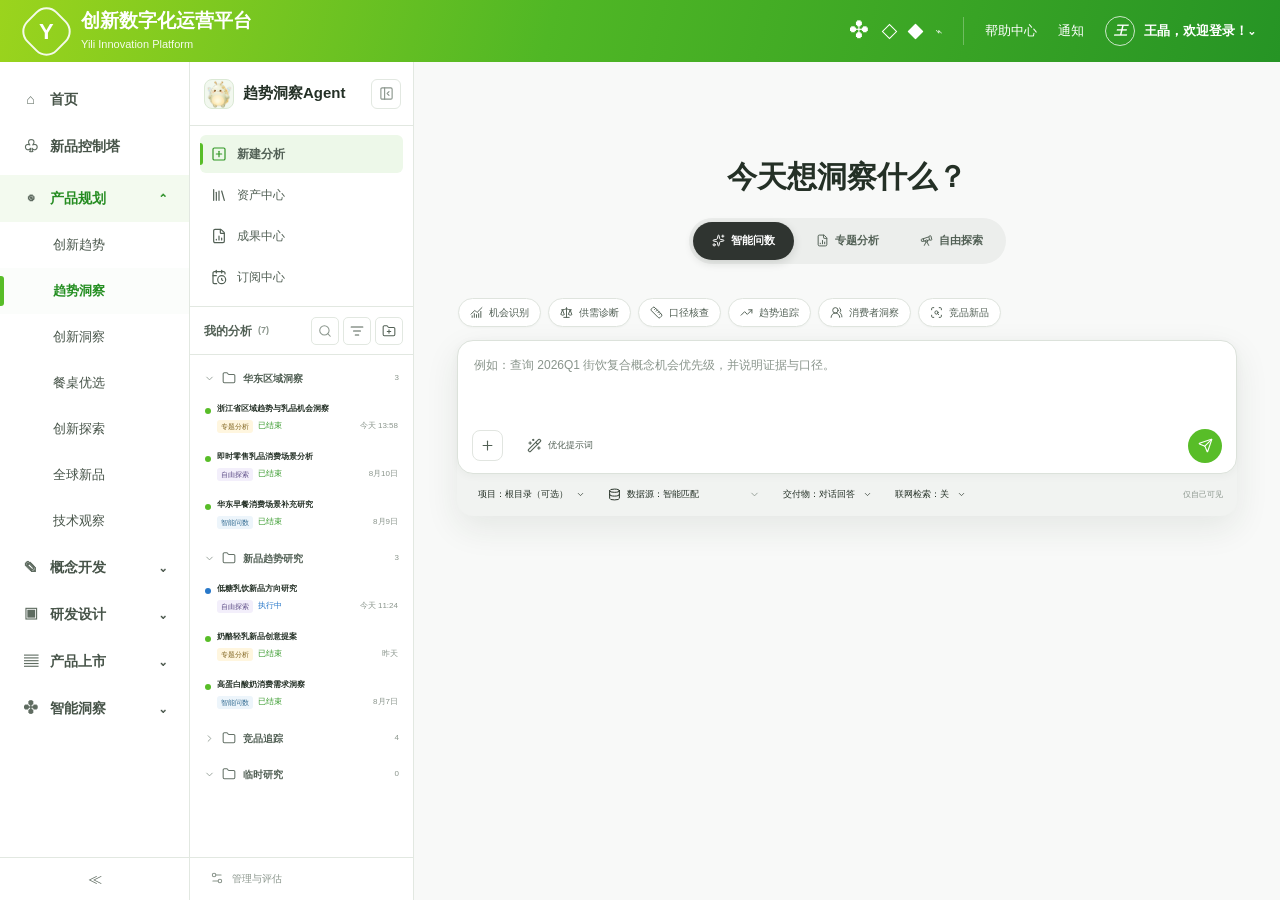
==== commit d48bbb58: "Update yili-yip-agent.html" ====
--- a/yili-yip-agent.html
+++ b/yili-yip-agent.html
@@ -153,18 +153,19 @@
     .quick-tool-wrap{position:relative;display:inline-flex}.text-tool{width:29px;height:29px;display:grid;place-items:center;padding:0;color:var(--ink2);background:#fff;border:1px solid #e1e5e0;border-radius:8px;font-size:13px;font-weight:700}.text-tool:hover,.text-tool.active{color:var(--green-dark);background:var(--green-soft);border-color:#b9dca9}
     .quick-menu{position:absolute;left:0;bottom:36px;z-index:60;width:190px;display:none;padding:6px;background:#fff;border:1px solid var(--line);border-radius:7px;box-shadow:0 12px 30px rgba(35,55,31,.16)}.quick-menu.open{display:block}.quick-menu>b{display:block;padding:5px 8px 4px;color:var(--muted);font-size:8px}.quick-menu>button{width:100%;min-height:33px;display:flex;align-items:center;gap:8px;padding:0 9px;text-align:left;color:var(--ink2);background:#fff;border:0;border-radius:5px;font-size:9px}.quick-menu>button:hover{color:var(--green-dark);background:var(--green-soft)}.quick-menu .lucide{width:14px;height:14px}
     .composer-tools{display:flex;align-items:center;gap:3px}.composer-tools .text-tool{width:27px;height:25px;border:0;border-radius:5px;font-size:12px}.composer-foot{grid-template-columns:auto minmax(0,1fr) 60px}.prompt-left{gap:5px}
-    .source-picker{position:relative;min-width:170px}.source-picker-trigger{width:100%;height:30px;display:flex;align-items:center;gap:6px;padding:0 9px;color:var(--ink);background:#fff;border:1px solid #d9dfd7;border-radius:5px;box-shadow:0 1px 3px rgba(35,55,31,.04);font-size:9px}.source-picker-trigger>span{min-width:0;flex:1;overflow:hidden;text-overflow:ellipsis;white-space:nowrap;text-align:left}.source-picker-trigger .lucide{width:13px;height:13px}.source-picker-trigger .lucide:last-child{width:11px;height:11px;color:var(--muted)}.source-picker.open .source-picker-trigger{border-color:#a9d595;box-shadow:0 3px 10px rgba(35,55,31,.07)}
+    .source-picker{position:relative;min-width:170px}.source-picker-trigger{width:100%;height:30px;display:flex;align-items:center;gap:6px;padding:0 8px;color:var(--ink);background:transparent;border:1px solid transparent;border-radius:5px;box-shadow:none;font-size:9px;transition:background .15s,border-color .15s,box-shadow .15s,color .15s}.source-picker-trigger>span{min-width:0;flex:1;overflow:hidden;text-overflow:ellipsis;white-space:nowrap;text-align:left}.source-picker-trigger .lucide{width:13px;height:13px}.source-picker-trigger .lucide:last-child{width:11px;height:11px;color:var(--muted)}.source-picker:hover .source-picker-trigger,.source-picker.open .source-picker-trigger{background:#fff;border-color:#dce2db;box-shadow:0 2px 7px rgba(35,55,31,.06)}
     .source-picker-menu{position:absolute;z-index:70;top:35px;left:0;width:248px;display:none;padding:7px;background:#fff;border:1px solid var(--line);border-radius:7px;box-shadow:0 14px 34px rgba(35,55,31,.18)}.source-picker.open .source-picker-menu{display:grid}.source-picker-menu>b{display:flex;align-items:center;justify-content:space-between;padding:5px 7px 7px;font-size:9px}.source-picker-menu>b small{color:var(--muted);font-size:7px;font-weight:500}.source-picker-menu label{min-height:43px;display:grid;grid-template-columns:16px minmax(0,1fr);align-items:center;gap:8px;padding:6px 7px;border-radius:5px;cursor:pointer}.source-picker-menu label:hover{background:#f5f8f4}.source-picker-menu input{margin:0;accent-color:var(--green)}.source-picker-menu strong,.source-picker-menu small{display:block}.source-picker-menu strong{font-size:9px}.source-picker-menu small{margin-top:2px;color:var(--muted);font-size:7px}
     /* 智能问数：答案直接进入对话，不包装成成果卡 */
     .qa-answer{margin:1px 0 0 37px;max-width:820px;color:var(--ink2)}.qa-answer h2{margin:0 0 8px;color:var(--ink);font-size:16px;line-height:1.4}.qa-answer h3{margin:17px 0 7px;color:var(--ink);font-size:11px}.qa-answer p{margin:6px 0;font-size:10px;line-height:1.75}.qa-answer ul{margin:6px 0;padding-left:18px}.qa-answer li{margin:4px 0;font-size:10px;line-height:1.65}.qa-answer strong{color:var(--ink)}.qa-source-line{display:flex;align-items:center;gap:6px;flex-wrap:wrap;margin-top:13px!important;padding-top:10px;border-top:1px solid var(--line2);color:var(--muted);font-size:8px!important}.qa-source-line span{padding:3px 6px;background:#f3f6f2;border-radius:4px}
     .qa-chart{margin:10px 0 13px;padding:12px 14px;background:#f8faf7;border-left:3px solid var(--green);border-radius:4px}.qa-chart-row{display:grid;grid-template-columns:74px minmax(100px,1fr) 48px;align-items:center;gap:9px;min-height:26px;font-size:8px}.qa-chart-row>span:first-child{color:var(--ink2)}.qa-chart-track{height:7px;overflow:hidden;background:#e6ebe4;border-radius:4px}.qa-chart-bar{height:100%;background:var(--green);border-radius:4px}.qa-chart-row b{text-align:right;font-size:8px}
     .qa-response-tools{margin:10px 0 15px 37px;padding-top:10px;border-top:1px solid var(--line2)}.qa-follow-up{display:grid;grid-template-columns:64px minmax(0,1fr);gap:7px}.qa-follow-up>span{padding-top:6px;color:var(--muted);font-size:8px;font-weight:700}.qa-action-row{display:flex;align-items:center;gap:3px;flex-wrap:wrap;margin-top:8px}.qa-action-row .response-action,.qa-action-row .qa-reuse-action{height:27px;display:flex;align-items:center;gap:5px;padding:0 7px;color:var(--muted);background:transparent;border:0;border-radius:5px;font-size:8px}.qa-action-row button:hover,.qa-action-row button.active{color:var(--green-dark);background:var(--green-soft)}.qa-action-row .lucide{width:13px;height:13px}.qa-action-divider{width:1px;height:15px;margin:0 3px;background:var(--line)}
-    @media(max-width:900px){.source-picker{min-width:150px}.qa-answer,.qa-response-tools{margin-left:0}.qa-chart-row{grid-template-columns:66px minmax(80px,1fr) 42px}.composer-context{display:none}}
+    .qa-thinking{margin:8px 0 13px 37px;max-width:820px;overflow:hidden;background:#fff;border:1px solid var(--line);border-radius:8px}.qa-thinking-head{min-height:42px;display:flex;align-items:center;justify-content:space-between;gap:10px;padding:8px 10px;background:#f5f8f4;border-bottom:1px solid var(--line)}.qa-thinking-head>span{min-width:0;display:flex;align-items:center;gap:7px}.qa-thinking-head>span .lucide{width:14px;height:14px;color:var(--green-dark)}.qa-thinking-head b{font-size:10px}.qa-thinking-head em{overflow:hidden;color:var(--muted);font-size:8px;font-style:normal;text-overflow:ellipsis;white-space:nowrap}.qa-thinking-toggle{height:26px;display:flex;align-items:center;gap:4px;flex:0 0 auto;padding:0 6px;color:var(--ink2);background:#fff;border:1px solid var(--line);border-radius:5px;font-size:8px}.qa-thinking-toggle .lucide{width:11px;height:11px}.qa-thinking-body{display:grid;gap:7px;padding:10px 12px;color:var(--ink2);font-size:9px;line-height:1.6}.qa-thinking-body p{position:relative;margin:0;padding-left:14px}.qa-thinking-body p:before{content:"";position:absolute;left:1px;top:.65em;width:5px;height:5px;background:var(--green);border-radius:50%}.qa-thinking.running .qa-thinking-body p:last-child:before{background:var(--blue);animation:progress-pulse 1.2s ease-in-out infinite}.qa-thinking.collapsed .qa-thinking-body{display:none}.qa-thinking.collapsed .qa-thinking-head{border-bottom:0}
+    @media(max-width:900px){.source-picker{min-width:150px}.qa-answer,.qa-response-tools,.qa-thinking{margin-left:0}.qa-chart-row{grid-template-columns:66px minmax(80px,1fr) 42px}.composer-context{display:none}}
 
     /* 自由探索执行详情：成果优先、系统文件只读、个人文件可管理 */
     .context-tabs{grid-template-columns:repeat(2,minmax(0,1fr));padding:0 12px}.context-tab{font-size:9px}.context-tab.active:after{left:18px;right:18px}
     .workspace-pane{padding:0 14px 18px}.workspace-system-section{padding:14px 0;border-bottom:1px solid var(--line2)}.workspace-final{padding-top:15px}.workspace-section-head{display:flex;align-items:flex-start;justify-content:space-between;gap:10px;margin-bottom:9px}.workspace-section-head b,.workspace-user-head b{display:block;color:var(--ink);font-size:10px}.workspace-section-head small,.workspace-user-head small{display:block;margin-top:3px;color:var(--muted);font-size:7px;font-weight:400}.workspace-section-head>span{padding:3px 6px;color:var(--muted);background:#f3f5f2;border-radius:4px;font-size:7px;white-space:nowrap}.workspace-final .workspace-section-head b{font-size:12px;color:var(--green-dark)}
-    .context-file-tools{display:flex;align-items:center;gap:5px;padding-right:7px}.system-lock{width:24px;height:24px;display:grid;place-items:center;color:#a0aaa1;background:#f4f6f3;border-radius:4px}.system-lock .lucide{width:11px;height:11px}.workspace-system-section .context-file-row{overflow:visible}.workspace-system-section .context-file-row .context-file{padding-right:3px}.workspace-system-section .file-handle{margin-right:0}.workspace-final .result-primary{border-color:#a9d894;background:#f8fcf6;box-shadow:0 4px 15px rgba(49,151,37,.07)}.workspace-final .result-primary .context-file{min-height:62px}.workspace-final .result-primary .file-type{width:36px;height:36px;background:var(--green-dark)}.workspace-final .result-primary .context-file b{font-size:10px}.workspace-final .result-primary .file-handle{opacity:1;pointer-events:auto}.system-process-group{margin-bottom:8px}.system-process-group:last-child{margin-bottom:0}
+    .context-file-tools{display:flex;align-items:center;gap:5px;padding-right:7px;flex:0 0 auto}.system-lock{width:24px;height:24px;display:grid;place-items:center;color:#a0aaa1;background:#f4f6f3;border-radius:4px}.system-lock .lucide{width:11px;height:11px}.workspace-system-section .context-file-row{overflow:visible}.workspace-system-section .context-file-row .context-file{padding-right:3px}.workspace-system-section .context-file span{min-width:0}.workspace-system-section .file-handle{margin-right:0}.workspace-final .result-primary{border-color:#a9d894;background:#f8fcf6;box-shadow:0 4px 15px rgba(49,151,37,.07);overflow:hidden}.workspace-final .result-primary .context-file{min-height:62px;grid-template-columns:36px minmax(0,1fr) 16px}.workspace-final .result-primary .file-type{width:36px;height:36px;background:var(--green-dark)}.workspace-final .result-primary .context-file b{overflow:hidden;text-overflow:ellipsis;white-space:nowrap;font-size:10px}.workspace-final .result-primary .file-handle{opacity:1;pointer-events:auto}.system-process-group{margin-bottom:8px}.system-process-group:last-child{margin-bottom:0}
     .workspace-user-section{padding:15px 0 2px}.workspace-user-head{display:flex;align-items:flex-start;justify-content:space-between;gap:10px}.workspace-user-actions{display:flex;align-items:center;gap:5px}.workspace-user-actions button{height:27px;display:flex;align-items:center;gap:5px;padding:0 7px;color:var(--ink2);background:#fff;border:1px solid var(--line);border-radius:5px;font-size:8px;white-space:nowrap}.workspace-user-actions button:hover{color:var(--green-dark);border-color:#b9dba9;background:#fbfef9}.workspace-user-actions .lucide{width:12px;height:12px}.workspace-breadcrumb{min-height:31px;display:flex;align-items:center;gap:3px;margin-top:9px;padding:0 3px;border-top:1px solid var(--line2);border-bottom:1px solid var(--line2);overflow:hidden}.workspace-breadcrumb button{min-width:0;max-width:130px;height:24px;padding:0 4px;overflow:hidden;color:var(--muted);background:transparent;border:0;border-radius:4px;text-overflow:ellipsis;white-space:nowrap;font-size:8px}.workspace-breadcrumb button:hover{color:var(--green-dark);background:var(--green-soft)}.workspace-breadcrumb button.current{color:var(--ink2);font-weight:700;pointer-events:none}.workspace-breadcrumb i{color:#a8b0a9;font-size:8px;font-style:normal}
     .workspace-user-list{display:grid}.workspace-user-row{position:relative;min-width:0;min-height:48px;display:grid;grid-template-columns:minmax(0,1fr) auto;align-items:center;border-bottom:1px solid var(--line2)}.workspace-user-row:hover{background:#fafcf9}.workspace-user-main{min-width:0;height:100%;display:grid;grid-template-columns:30px minmax(0,1fr);align-items:center;gap:8px;padding:5px 4px;color:var(--ink2);background:transparent;border:0;text-align:left}.workspace-user-type{width:29px;height:29px;display:grid;place-items:center;color:#54785b;background:#eef5ec;border-radius:5px;font-style:normal}.workspace-user-row.folder .workspace-user-type{color:#6b925d;background:#f2f7ef}.workspace-user-type .lucide{width:15px;height:15px}.workspace-user-main span{min-width:0}.workspace-user-main b,.workspace-user-main small{display:block;overflow:hidden;text-overflow:ellipsis;white-space:nowrap}.workspace-user-main b{font-size:8px}.workspace-user-main small{margin-top:3px;color:var(--muted);font-size:7px}.workspace-user-row-actions{display:flex;align-items:center;gap:3px;padding-right:3px}.workspace-user-row .file-handle{margin:0}.workspace-user-row:hover .file-handle,.workspace-user-row:focus-within .file-handle{opacity:1;pointer-events:auto}.workspace-more{width:26px;height:26px;display:grid;place-items:center;padding:0;color:var(--muted);background:transparent;border:0;border-radius:4px}.workspace-more:hover{color:var(--ink2);background:#edf2eb}.workspace-more .lucide{width:13px;height:13px}.workspace-item-menu-wrap{position:relative;display:inline-flex}.workspace-item-menu{position:absolute;z-index:50;right:0;top:30px;width:116px;display:none;padding:5px;background:#fff;border:1px solid var(--line);border-radius:6px;box-shadow:0 10px 26px rgba(35,55,31,.15)}.workspace-item-menu.open{display:grid}.workspace-item-menu button{height:29px;display:flex;align-items:center;gap:7px;padding:0 8px;color:var(--ink2);background:transparent;border:0;border-radius:4px;text-align:left;font-size:8px}.workspace-item-menu button:hover{background:#f4f7f3}.workspace-item-menu button.danger{color:#b0473c}.workspace-item-menu .lucide{width:12px;height:12px}.workspace-user-empty{min-height:118px;display:flex;flex-direction:column;align-items:center;justify-content:center;color:var(--muted);font-size:8px}.workspace-user-empty>.lucide{width:24px;height:24px;margin-bottom:7px;color:#a8b4a7}.workspace-user-empty b{color:var(--ink2);font-size:9px}.workspace-user-empty span{margin-top:3px}
     /* WorkBuddy 风格的工作区文件浏览器与多标签预览 */
@@ -173,6 +174,12 @@
     .response-action-line{min-width:0;display:flex;align-items:center;justify-content:space-between;gap:12px;margin-top:8px}.response-action-line .response-actions{min-width:0;flex:0 1 auto}.response-reuse{min-width:0;margin-left:auto;display:flex;align-items:center;justify-content:flex-end;gap:3px;flex-wrap:wrap}.response-reuse button{height:27px;display:flex;align-items:center;gap:5px;padding:0 7px;color:var(--muted);background:transparent;border:0;border-radius:5px;font-size:8px;white-space:nowrap}.response-reuse button:hover{color:var(--green-dark);background:var(--green-soft)}.response-reuse .lucide{width:13px;height:13px}.composer-foot{grid-template-columns:auto minmax(0,1fr) 34px}.send{width:34px;height:34px;display:grid;place-items:center;padding:0;border-radius:50%;font-size:0}.send .lucide{width:14px;height:14px;margin:0;transform:none}.create-send,.send{transition:background .15s,transform .15s}.create-send:hover,.send:hover{background:var(--green-dark);transform:translateY(-1px)}
     @media(max-width:1180px){.workspace-user-head{display:grid}.workspace-user-actions{justify-content:flex-start}.response-action-line{align-items:stretch;flex-direction:column}.response-reuse{align-self:flex-end;margin-left:auto}}
     @media(max-width:900px){.workspace-browser-menu{width:min(300px,calc(100vw - 90px))}.workspace-user-actions button{font-size:0}.workspace-user-actions button .lucide{width:13px;height:13px}.composer-foot{grid-template-columns:auto minmax(0,1fr) 34px}}
+    /* WorkBuddy-inspired conversation composition, retaining YIP color and type rules. */
+    .create-inner{width:min(780px,calc(100% - 48px));padding:96px 0 40px}.create-title h1{font-size:30px}.create-modes{margin:22px auto 34px}.capability-stack{min-height:34px;margin:0 0 8px;overflow:hidden}.capability-label{display:none}.capability-row{width:100%;justify-content:flex-start;flex-wrap:nowrap;gap:7px;padding:0 1px 4px;overflow-x:auto;scrollbar-width:none}.capability-row::-webkit-scrollbar{display:none}.cap-chip{height:29px;flex:0 0 auto;padding:0 11px;background:#fff;border-color:#dfe4de;border-radius:15px;box-shadow:0 1px 2px rgba(35,55,31,.03)}.capability-commands{height:38px;min-height:38px;border-radius:9px}.prompt-shell{margin-top:0;padding:0;background:#f1f3f1;border:0;border-radius:16px;box-shadow:0 12px 34px rgba(34,53,38,.09);overflow:visible}.prompt-box{min-height:134px;padding:13px 14px 10px;background:#fff;border:1px solid #dce2db;border-radius:16px;box-shadow:0 2px 8px rgba(35,55,31,.04)}.prompt-box:focus-within{border-color:#9bcf83;box-shadow:0 0 0 2px rgba(88,189,40,.08)}.prompt-box textarea{min-height:66px;font-size:12px;line-height:1.65}.prompt-actions{padding-top:8px}.round-tool{width:31px;height:31px;border-radius:8px}.create-typed-trigger{width:0;height:0;overflow:visible}.create-typed-trigger>button{position:absolute;width:1px!important;height:1px!important;padding:0!important;opacity:0;pointer-events:none}.create-typed-trigger .quick-menu{left:0;bottom:37px}.enhance{width:auto;height:31px;display:flex;align-items:center;gap:6px;padding:0 9px;color:var(--ink2);border-radius:8px;font-size:9px}.enhance span{display:inline}.enhance:hover{color:var(--green-dark)}.create-send{width:34px;height:34px;justify-content:center;padding:0;border-radius:50%;font-size:0}.create-send .lucide{width:15px;height:15px}.create-options{min-height:42px;padding:6px 12px;gap:5px;flex-wrap:nowrap}.create-options .custom-select{min-width:0}.create-options .custom-select-button{height:30px;padding:0 8px;background:transparent;border-color:transparent;box-shadow:none}.create-options .custom-select-button:hover,.create-options .custom-select.open .custom-select-button{background:#fff;border-color:#dce2db;box-shadow:0 2px 7px rgba(35,55,31,.06)}.option-note{padding-right:2px;white-space:nowrap}
+
+    /* Progress is a single Agent reply; the right panel is reserved for files. */
+    .context-tabs{grid-template-columns:repeat(3,minmax(0,1fr));padding:0 10px}.context-tab{font-size:9px}.context-tab.active:after{left:13px;right:13px}.context-pane[data-context-pane="results"],.context-pane[data-context-pane="process"],.context-pane[data-context-pane="personal"]{padding:13px}.workspace-guidance{display:grid;grid-template-columns:30px minmax(0,1fr);align-items:start;gap:9px;margin-top:12px;padding:10px;color:var(--ink2);background:#f6f8f5;border-radius:6px}.workspace-guidance>i{width:30px;height:30px;display:grid;place-items:center;color:var(--green-dark);background:#fff;border-radius:6px}.workspace-guidance .lucide{width:15px;height:15px}.workspace-guidance b{display:block;font-size:9px}.workspace-guidance p{margin:3px 0 0;color:var(--muted);font-size:8px;line-height:1.5}.workflow-message{align-items:start;margin-bottom:14px}.workflow-message-copy{min-width:0}.workflow-response-head{margin-bottom:9px}.workflow-response-head p{font-size:10px}.execution-timeline{overflow:hidden;background:#fff;border:1px solid var(--line);border-radius:8px}.execution-timeline-summary{min-height:42px;display:flex;align-items:center;justify-content:space-between;gap:10px;padding:8px 10px;background:#f5f8f4;border-bottom:1px solid var(--line)}.execution-timeline-summary>span{min-width:0;display:grid;grid-template-columns:16px auto minmax(0,1fr);align-items:center;gap:6px}.execution-timeline-summary .lucide{width:14px;height:14px;color:var(--green-dark)}.execution-timeline-summary b{margin:0;font-size:10px;white-space:nowrap}.execution-timeline-summary em{overflow:hidden;color:var(--muted);font-size:8px;font-style:normal;text-overflow:ellipsis;white-space:nowrap}.execution-timeline-toggle{height:26px;display:flex;align-items:center;gap:4px;flex:0 0 auto;padding:0 6px;color:var(--ink2);background:#fff;border:1px solid var(--line);border-radius:5px;font-size:8px}.execution-timeline-toggle .lucide{width:11px;height:11px}.execution-timeline-body{padding:10px 11px 1px}.execution-timeline.collapsed .execution-timeline-body{display:none}.execution-timeline.collapsed .execution-timeline-summary{border-bottom:0}.execution-node{position:relative;display:grid;grid-template-columns:18px minmax(0,1fr);gap:8px;padding:0 0 11px}.execution-node:not(:last-child):before{content:"";position:absolute;left:6px;top:13px;bottom:-1px;width:1px;background:#cfe0c8}.execution-node-dot{position:relative;z-index:1;width:13px;height:13px;margin-top:3px;display:grid;place-items:center;color:#fff;background:var(--green);border:3px solid #e3f2dc;border-radius:50%;font-style:normal}.execution-node-dot .lucide{width:8px;height:8px}.execution-node.running .execution-node-dot{background:var(--blue);border-color:#dcebf8;animation:progress-pulse 1.2s ease-in-out infinite}.execution-node.pending .execution-node-dot{background:#b7c0b5;border-color:#edf0ec}.execution-node-main{min-width:0}.execution-node-head{display:flex;align-items:center;justify-content:space-between;gap:8px}.execution-node-head>b{margin:0;font-size:9px}.execution-node-state{padding:2px 5px;color:var(--green-dark);background:var(--green-soft);border-radius:4px;font-size:7px}.execution-node-state.run{color:var(--blue);background:var(--blue-soft)}.execution-node-state.pending{color:var(--muted);background:#f0f2ef}.execution-node-main>p{margin:2px 0 3px;color:var(--muted);font-size:8px;line-height:1.45}.execution-node-detail-toggle{height:22px;display:flex;align-items:center;gap:3px;padding:0;color:var(--ink2);background:transparent;border:0;font-size:8px}.execution-node-detail-toggle:hover{color:var(--green-dark)}.execution-node-detail-toggle .lucide{width:10px;height:10px}.execution-node-detail{display:none;margin-top:5px;padding:7px 8px;background:#f8faf7;border-radius:5px}.execution-node.detail-open .execution-node-detail{display:block}.execution-node-detail dl{margin:0;display:grid;gap:4px}.execution-node-detail dl>div{display:grid;grid-template-columns:52px minmax(0,1fr);gap:5px;font-size:7px;line-height:1.5}.execution-node-detail dt{color:var(--muted)}.execution-node-detail dd{margin:0;color:var(--ink2)}
+    @media(max-width:900px){.create-inner{width:calc(100% - 32px);padding-top:52px}.create-title h1{font-size:27px}.create-modes{margin-bottom:26px}.create-options{overflow-x:auto}.create-options>*{flex:0 0 auto}.execution-timeline-summary em{display:none}}
   </style>
   <script>
 /**
@@ -253,7 +260,7 @@
         <main class="task-workspace">
           <header class="task-head">
             <div class="title-row"><div class="title-line"><h1 id="active-task-title">浙江省区域趋势与乳品机会洞察</h1><span class="complete-tag" id="active-task-status">已结束</span></div><div class="task-subline" id="active-task-subline"><b>华东区域洞察</b><span>专题分析</span><span>更新于今天 13:58</span></div></div>
-            <div class="task-actions"><button class="context-toggle" id="context-toggle"><i data-lucide="panel-right"></i><span>执行详情</span></button><button class="share-btn" id="share-task"><i data-lucide="share-2"></i>分享成果</button><button class="icon-btn" id="pin-task" title="置顶分析" aria-label="置顶分析"><i data-lucide="pin"></i></button><button class="icon-btn" id="task-more" title="更多操作" aria-label="更多操作"><i data-lucide="ellipsis"></i></button><div class="mini-menu" id="task-more-menu"><button data-task-action="rename">重命名分析</button><button data-task-action="move">移动到项目</button><button data-task-action="archive">归档分析</button></div></div>
+            <div class="task-actions"><button class="context-toggle" id="context-toggle"><i data-lucide="panel-right"></i><span>工作区</span></button><button class="share-btn" id="share-task"><i data-lucide="share-2"></i>分享成果</button><button class="icon-btn" id="pin-task" title="置顶分析" aria-label="置顶分析"><i data-lucide="pin"></i></button><button class="icon-btn" id="task-more" title="更多操作" aria-label="更多操作"><i data-lucide="ellipsis"></i></button><div class="mini-menu" id="task-more-menu"><button data-task-action="rename">重命名分析</button><button data-task-action="move">移动到项目</button><button data-task-action="archive">归档分析</button></div></div>
           </header>
 	          <section class="conversation">
 	            <div class="conversation-main">
@@ -271,13 +278,14 @@
             </div>
             <div class="context-resizer" id="context-resizer" title="拖动调整宽度"></div>
 		            <aside class="context-panel" id="context-panel">
-		              <header class="context-head"><div class="context-head-copy"><b>执行详情</b></div><div class="context-actions"><button id="context-fullscreen" title="最大化执行详情" aria-label="最大化执行详情"><i data-lucide="maximize-2"></i></button><button id="close-context" title="关闭执行详情" aria-label="关闭执行详情"><i data-lucide="x"></i></button></div></header>
+			              <header class="context-head"><div class="context-head-copy"><b>工作区</b></div><div class="context-actions"><button id="context-fullscreen" title="最大化工作区" aria-label="最大化工作区"><i data-lucide="maximize-2"></i></button><button id="close-context" title="关闭工作区" aria-label="关闭工作区"><i data-lucide="x"></i></button></div></header>
 		              <nav class="preview-tabs" id="preview-tabs" hidden></nav>
 		              <section class="file-preview hidden" id="file-preview"><header class="file-preview-head"><div class="file-preview-title"><button id="close-file-preview" title="返回工作区" aria-label="返回工作区"><i data-lucide="arrow-left"></i></button><b id="preview-file-name">文件预览</b></div><div class="file-preview-actions"><button id="download-file"><i data-lucide="download"></i><span>下载</span></button></div></header><div class="preview-canvas" id="preview-canvas"></div></section>
-		              <nav class="context-tabs"><button class="context-tab active" data-context-tab="workspace">工作区</button><button class="context-tab" data-context-tab="progress">进度</button></nav>
-		              <div class="context-body">
-		                <section class="context-pane active workspace-pane" data-context-pane="workspace"><section class="workspace-system-section workspace-final"><div class="workspace-section-head"><div><b>最终成果</b><small>系统生成 · 只读</small></div><span id="workspace-final-count">1 份</span></div><div id="workspace-final-output"><div class="context-file-row result-primary"><button class="context-file" data-file-id="report"><i class="file-type">HTML</i><span><b>浙江区域趋势洞察报告.html</b><small>正式成果 · 今天 13:58</small></span><em><i data-lucide="chevron-right"></i></em></button><div class="context-file-tools"><span class="system-lock" title="系统生成文件，只读"><i data-lucide="lock-keyhole"></i></span><button class="file-handle" data-handle-file="report"><i data-lucide="message-square"></i>处理</button></div></div></div></section><section class="workspace-system-section"><div class="workspace-section-head"><div><b>过程文件</b><small>随执行节点生成 · 只读</small></div><span>3 个</span></div><section class="process-group system-process-group"><div class="process-group-head"><b>01 需求与范围</b><span>1</span></div><div class="context-file-row"><button class="context-file" data-file-id="brief"><i class="file-type doc">MD</i><span><b>分析需求与范围.md</b><small>范围确认 · 已完成</small></span><em><i data-lucide="chevron-right"></i></em></button><div class="context-file-tools"><span class="system-lock" title="系统生成文件，只读"><i data-lucide="lock-keyhole"></i></span><button class="file-handle" data-handle-file="brief"><i data-lucide="message-square"></i>处理</button></div></div></section><section class="process-group system-process-group"><div class="process-group-head"><b>02 数据收集</b><span>1</span></div><div class="context-file-row"><button class="context-file" data-file-id="dataset"><i class="file-type csv">CSV</i><span><b>浙江乳品趋势数据.csv</b><small>数据收集 · 8.4 MB</small></span><em><i data-lucide="chevron-right"></i></em></button><div class="context-file-tools"><span class="system-lock" title="系统生成文件，只读"><i data-lucide="lock-keyhole"></i></span><button class="file-handle" data-handle-file="dataset"><i data-lucide="message-square"></i>处理</button></div></div></section><section class="process-group system-process-group"><div class="process-group-head"><b>03 洞察与证据</b><span>1</span></div><div class="context-file-row"><button class="context-file" data-file-id="evidence"><i class="file-type doc">MD</i><span><b>证据与口径清单.md</b><small>洞察分析 · 已完成</small></span><em><i data-lucide="chevron-right"></i></em></button><div class="context-file-tools"><span class="system-lock" title="系统生成文件，只读"><i data-lucide="lock-keyhole"></i></span><button class="file-handle" data-handle-file="evidence"><i data-lucide="message-square"></i>处理</button></div></div></section></section><section class="workspace-user-section"><header class="workspace-user-head"><div><b>我的文件</b><small>仅自己上传或创建的内容可管理</small></div><div class="workspace-user-actions"><button id="workspace-new-folder"><i data-lucide="folder-plus"></i>新建文件夹</button><button id="workspace-upload"><i data-lucide="upload"></i>上传文件</button><input class="hidden-file-input" id="workspace-upload-input" type="file" multiple/></div></header><nav class="workspace-breadcrumb" id="workspace-breadcrumb"></nav><div class="workspace-user-list" id="workspace-user-list"></div></section></section>
-		                <section class="context-pane" data-context-pane="progress"><div class="parallel-summary"><b>当前执行概况</b><span>节点可并行执行，仅展示状态，不计算完成百分比。</span></div><div class="parallel-axis"><article class="progress-step"><i class="progress-dot"></i><div><div class="progress-step-head"><b>需求与范围</b><span class="node-state">已完成</span></div><small>区域、周期、人群与交付物已确认</small></div></article><article class="progress-step"><i class="progress-dot"></i><div><div class="progress-step-head"><b>公开数据收集</b><span class="node-state">已完成</span></div><small>宏观与行业资料 13 条</small></div></article><article class="progress-step"><i class="progress-dot"></i><div><div class="progress-step-head"><b>社媒需求洞察</b><span class="node-state">已完成</span></div><small>42,860 条有效内容</small></div></article><article class="progress-step"><i class="progress-dot"></i><div><div class="progress-step-head"><b>供给结构分析</b><span class="node-state">已完成</span></div><small>317 个新品 · 9 个渠道</small></div></article><article class="progress-step"><i class="progress-dot"></i><div><div class="progress-step-head"><b>成果与引用检查</b><span class="node-state">已完成</span></div><small>报告与证据映射已通过</small></div></article></div></section>
+			              <nav class="context-tabs"><button class="context-tab active" data-context-tab="results">成果</button><button class="context-tab" data-context-tab="process">过程文件</button><button class="context-tab" data-context-tab="personal">我的文件</button></nav>
+			              <div class="context-body">
+			                <section class="context-pane active workspace-pane" data-context-pane="results"><section class="workspace-system-section workspace-final"><div class="workspace-section-head"><div><b>最终成果</b><small>系统生成 · 只读</small></div><span id="workspace-final-count">1 份</span></div><div id="workspace-final-output"><div class="context-file-row result-primary"><button class="context-file" data-file-id="report"><i class="file-type">HTML</i><span><b>浙江区域趋势洞察报告.html</b><small>正式成果 · 今天 13:58</small></span><em><i data-lucide="chevron-right"></i></em></button><div class="context-file-tools"><span class="system-lock" title="系统生成文件，只读"><i data-lucide="lock-keyhole"></i></span><button class="file-handle" data-handle-file="report"><i data-lucide="message-square"></i>处理</button></div></div></div></section><div class="workspace-guidance"><i data-lucide="message-square-text"></i><div><b>成果优先</b><p>预览成果后可点击“处理”，将文件带入底部对话继续追问或修改。</p></div></div></section>
+			                <section class="context-pane" data-context-pane="process"><section class="workspace-system-section"><div class="workspace-section-head"><div><b>过程文件</b><small>随执行节点生成 · 只读</small></div><span>3 个</span></div><section class="process-group system-process-group"><div class="process-group-head"><b>01 需求与范围</b><span>1</span></div><div class="context-file-row"><button class="context-file" data-file-id="brief"><i class="file-type doc">MD</i><span><b>分析需求与范围.md</b><small>范围确认 · 已完成</small></span><em><i data-lucide="chevron-right"></i></em></button><div class="context-file-tools"><span class="system-lock" title="系统生成文件，只读"><i data-lucide="lock-keyhole"></i></span><button class="file-handle" data-handle-file="brief"><i data-lucide="message-square"></i>处理</button></div></div></section><section class="process-group system-process-group"><div class="process-group-head"><b>02 数据收集</b><span>1</span></div><div class="context-file-row"><button class="context-file" data-file-id="dataset"><i class="file-type csv">CSV</i><span><b>浙江乳品趋势数据.csv</b><small>数据收集 · 8.4 MB</small></span><em><i data-lucide="chevron-right"></i></em></button><div class="context-file-tools"><span class="system-lock" title="系统生成文件，只读"><i data-lucide="lock-keyhole"></i></span><button class="file-handle" data-handle-file="dataset"><i data-lucide="message-square"></i>处理</button></div></div></section><section class="process-group system-process-group"><div class="process-group-head"><b>03 洞察与证据</b><span>1</span></div><div class="context-file-row"><button class="context-file" data-file-id="evidence"><i class="file-type doc">MD</i><span><b>证据与口径清单.md</b><small>洞察分析 · 已完成</small></span><em><i data-lucide="chevron-right"></i></em></button><div class="context-file-tools"><span class="system-lock" title="系统生成文件，只读"><i data-lucide="lock-keyhole"></i></span><button class="file-handle" data-handle-file="evidence"><i data-lucide="message-square"></i>处理</button></div></div></section></section></section>
+			                <section class="context-pane" data-context-pane="personal"><section class="workspace-user-section"><header class="workspace-user-head"><div><b>我的文件</b><small>仅自己上传或创建的内容可管理</small></div><div class="workspace-user-actions"><button id="workspace-new-folder"><i data-lucide="folder-plus"></i>新建文件夹</button><button id="workspace-upload"><i data-lucide="upload"></i>上传文件</button><input class="hidden-file-input" id="workspace-upload-input" type="file" multiple/></div></header><nav class="workspace-breadcrumb" id="workspace-breadcrumb"></nav><div class="workspace-user-list" id="workspace-user-list"></div></section></section>
 	              </div>
 	            </aside>
           </section>
@@ -288,7 +296,7 @@
 	            <nav class="create-modes"><button class="create-mode active" data-mode="qa"><i data-lucide="sparkles"></i>智能问数</button><button class="create-mode" data-mode="topic"><i data-lucide="file-chart-column"></i>专题分析</button><button class="create-mode" data-mode="explore"><i data-lucide="telescope"></i>自由探索</button></nav>
 		            <div class="capability-stack"><div class="capability-row" id="capability-row"><span class="capability-label">场景能力</span><button class="cap-chip" data-create-scene="opportunity"><i data-lucide="chart-no-axes-combined"></i>机会识别</button><button class="cap-chip" data-create-scene="supply"><i data-lucide="scale"></i>供需诊断</button><button class="cap-chip" data-create-scene="metric"><i data-lucide="ruler"></i>口径核查</button><button class="cap-chip" data-create-scene="trend"><i data-lucide="trending-up"></i>趋势追踪</button><button class="cap-chip" data-create-scene="consumer"><i data-lucide="users-round"></i>消费者洞察</button><button class="cap-chip" data-create-scene="competitor"><i data-lucide="scan-search"></i>竞品新品</button></div><div class="capability-commands" id="capability-commands"><button class="capability-back" id="capability-back"><i data-lucide="arrow-left"></i>能力</button><div class="command-scroller" id="create-instruction-row"></div></div></div>
 	            <div class="prompt-create" id="prompt-create"><section class="prompt-shell">
-	              <div class="prompt-box"><div class="attachment-list" id="create-attachment"></div><textarea id="create-prompt" placeholder="例如：查询 2026Q1 街饮复合概念机会优先级，并说明证据与口径。"></textarea><div class="prompt-actions"><div class="prompt-left"><span class="plus-wrap"><button class="round-tool icon-only" id="attach-file" title="添加参考材料" aria-label="添加参考材料"><i data-lucide="plus"></i></button><span class="attach-menu" id="create-attach-menu"><b>添加参考材料</b><button data-create-attach="upload"><i data-lucide="upload"></i>上传文件或文件夹</button><button data-create-attach="knowledge"><i data-lucide="library"></i>从本人知识库选择</button><button data-create-attach="result"><i data-lucide="file-output"></i>引用成果中心结果</button></span></span><span class="quick-tool-wrap"><button class="round-tool text-tool" id="create-mention" title="引用知识或成果" aria-label="引用知识或成果">@</button><span class="quick-menu" id="create-mention-menu"><b>引用到新分析</b><button data-quick-reference="knowledge"><i data-lucide="library"></i>本人知识库</button><button data-quick-reference="result"><i data-lucide="file-output"></i>成果中心</button></span></span><span class="quick-tool-wrap"><button class="round-tool text-tool" id="create-command" title="快捷分析动作" aria-label="快捷分析动作">/</button><span class="quick-menu" id="create-command-menu"><b>快捷分析动作</b><button data-quick-command="解释数据口径">解释数据口径</button><button data-quick-command="生成对比图表">生成对比图表</button><button data-quick-command="列出证据来源">列出证据来源</button></span></span><button class="enhance icon-only" id="enhance-prompt" title="优化提示词" aria-label="优化提示词"><i data-lucide="wand-sparkles"></i></button></div><div class="prompt-right"><button class="create-send icon-only" id="create-task-send" title="发送并创建分析" aria-label="发送并创建分析"><i data-lucide="send"></i></button></div></div></div>
+		              <div class="prompt-box"><div class="attachment-list" id="create-attachment"></div><textarea id="create-prompt" placeholder="例如：查询 2026Q1 街饮复合概念机会优先级，并说明证据与口径。"></textarea><div class="prompt-actions"><div class="prompt-left"><span class="plus-wrap"><button class="round-tool icon-only" id="attach-file" title="添加参考材料" aria-label="添加参考材料"><i data-lucide="plus"></i></button><span class="attach-menu" id="create-attach-menu"><b>添加参考材料</b><button data-create-attach="upload"><i data-lucide="upload"></i>上传文件或文件夹</button><button data-create-attach="knowledge"><i data-lucide="library"></i>从本人知识库选择</button><button data-create-attach="result"><i data-lucide="file-output"></i>引用成果中心结果</button></span></span><span class="quick-tool-wrap create-typed-trigger"><button class="round-tool text-tool" id="create-mention" title="引用知识或成果" aria-label="引用知识或成果">@</button><span class="quick-menu" id="create-mention-menu"><b>引用到新分析</b><button data-quick-reference="knowledge"><i data-lucide="library"></i>本人知识库</button><button data-quick-reference="result"><i data-lucide="file-output"></i>成果中心</button></span></span><span class="quick-tool-wrap create-typed-trigger"><button class="round-tool text-tool" id="create-command" title="快捷分析动作" aria-label="快捷分析动作">/</button><span class="quick-menu" id="create-command-menu"><b>快捷分析动作</b><button data-quick-command="解释数据口径">解释数据口径</button><button data-quick-command="生成对比图表">生成对比图表</button><button data-quick-command="列出证据来源">列出证据来源</button></span></span><button class="enhance" id="enhance-prompt" title="优化提示词" aria-label="优化提示词"><i data-lucide="wand-sparkles"></i><span>优化提示词</span></button></div><div class="prompt-right"><button class="create-send icon-only" id="create-task-send" title="发送并创建分析" aria-label="发送并创建分析"><i data-lucide="send"></i></button></div></div></div>
 	              <div class="create-options"><select class="create-select project-picker" id="create-project" aria-label="保存项目"><option value="">项目：根目录（可选）</option><option>项目：华东区域洞察</option><option>项目：新品趋势研究</option><option>项目：竞品追踪</option><option>项目：临时研究</option></select><div class="source-picker" id="create-source-picker"><button class="source-picker-trigger" type="button"><i data-lucide="database"></i><span id="create-source-label">数据源：智能匹配</span><i data-lucide="chevron-down"></i></button><div class="source-picker-menu"><b>选择数据源 <small>可多选</small></b><label><input type="checkbox" value="智能匹配" checked/><span><strong>智能匹配</strong><small>根据问题自动选择可用数据</small></span></label><label><input type="checkbox" value="创新洞察"/><span><strong>创新洞察</strong><small>趋势、社媒与新品创新数据</small></span></label><label><input type="checkbox" value="餐渠优选"/><span><strong>餐渠优选</strong><small>餐饮渠道与机会相关数据</small></span></label><label><input type="checkbox" value="个人知识库"/><span><strong>个人知识库</strong><small>仅检索本人已维护的资料</small></span></label></div></div><select class="create-select" id="create-delivery" aria-label="交付物"><option>交付物：对话回答</option></select><select class="create-select" id="create-web" aria-label="联网检索"><option>联网检索：关</option><option>联网检索：开</option></select><span class="option-note">仅自己可见</span></div>
 	            </section>
 	            </div>
@@ -516,44 +524,47 @@
     let contextAutoCollapsedYip=false;
     let contextWidthBeforePreview=390;
     if(window.matchMedia('(max-width:1180px)').matches) conversation.classList.add('context-closed');
-    function openContext(tab='progress'){
+	    function openContext(tab='results'){
       if(window.matchMedia('(max-width:1180px)').matches&&!analysisPage.classList.contains('task-collapsed')){analysisPage.classList.add('task-collapsed');contextAutoCollapsedTasks=true}
       if(window.matchMedia('(max-width:1000px)').matches&&!platformBody.classList.contains('yip-collapsed')){setYipCollapsed(true);contextAutoCollapsedYip=true}
       conversation.classList.remove('context-closed');
       if(contextPanel.classList.contains('previewing'))closeFilePreview(false);
       document.querySelectorAll('.context-tab').forEach(item=>item.classList.toggle('active',item.dataset.contextTab===tab));
       document.querySelectorAll('.context-pane').forEach(item=>item.classList.toggle('active',item.dataset.contextPane===tab));
-      document.getElementById('composer-context').textContent=`正在结合当前分析与执行详情中的${({progress:'进度',workspace:'工作区'})[tab]||'工作区'}回答`;
+	      document.getElementById('composer-context').textContent=`正在结合当前分析与工作区中的${({results:'成果',process:'过程文件',personal:'我的文件'})[tab]||'文件'}回答`;
     }
     function closeContext(){
-      conversation.classList.add('context-closed');conversation.classList.remove('context-maximized');const fullscreen=document.getElementById('context-fullscreen');fullscreen.title='最大化执行详情';fullscreen.setAttribute('aria-label',fullscreen.title);fullscreen.innerHTML='<i data-lucide="maximize-2"></i>';refreshIcons(fullscreen);
+	      conversation.classList.add('context-closed');conversation.classList.remove('context-maximized');const fullscreen=document.getElementById('context-fullscreen');fullscreen.title='最大化工作区';fullscreen.setAttribute('aria-label',fullscreen.title);fullscreen.innerHTML='<i data-lucide="maximize-2"></i>';refreshIcons(fullscreen);
       if(contextAutoCollapsedTasks){analysisPage.classList.remove('task-collapsed');contextAutoCollapsedTasks=false}
       if(contextAutoCollapsedYip){setYipCollapsed(false);contextAutoCollapsedYip=false}
     }
-    function setProgressState(state='complete'){
-      const steps=[...document.querySelectorAll('[data-context-pane="progress"] .progress-step')];
-      steps.forEach((step,index)=>{
-        const tag=step.querySelector('.node-state');
-        const running=(state==='parallel'&&index>=1&&index<=3)||(state==='review'&&index===4)||(state==='new'&&index===0);
-        const completed=state==='complete'||(state==='parallel'&&index===0)||(state==='review'&&index<=3);
-        const pending=!running&&!completed;
-        tag.textContent=completed?'已完成':running?'处理中':'待启动';
-        tag.classList.toggle('run',running);
-        step.classList.toggle('running',running);
-        step.classList.toggle('pending',pending);
-      });
-      const copy=document.querySelector('[data-context-pane="progress"] .parallel-summary span');
-      if(copy)copy.textContent=state==='new'?'正在确认分析范围与交付要求。':state==='parallel'?'公开数据、社媒需求和供给分析正在并行处理。':state==='review'?'并行节点已汇总，正在生成成果并核对引用。': '全部节点已完成，成果与过程文件可查验。';
-      document.querySelectorAll('[data-context-pane="workspace"] .system-process-group').forEach((group,index)=>group.classList.toggle('is-pending',state==='new'?index>0:state==='parallel'?index>1:false));
-    }
+	    function setProgressState(state='complete'){
+	      const timeline=activeThread.querySelector('.execution-timeline');
+	      const steps=[...(timeline?.querySelectorAll('.execution-node')||[])];
+	      steps.forEach((step,index)=>{
+	        const tag=step.querySelector('.execution-node-state');
+	        const running=(state==='parallel'&&index>=1&&index<=3)||(state==='review'&&index===4)||(state==='new'&&index===0);
+	        const completed=state==='complete'||(state==='parallel'&&index===0)||(state==='review'&&index<=3);
+	        const pending=!running&&!completed;
+	        tag.textContent=completed?'已完成':running?'处理中':'待启动';
+	        tag.classList.toggle('run',running);
+	        tag.classList.toggle('pending',pending);
+	        step.classList.toggle('running',running);
+	        step.classList.toggle('pending',pending);
+	      });
+	      const copy=timeline?.querySelector('.execution-timeline-summary em');
+	      if(copy)copy.textContent=state==='new'?'正在确认分析范围与交付要求':state==='parallel'?'3 个分析节点正在并行处理':state==='review'?'正在生成成果并核对引用':'5 个执行节点已完成';
+	      if(timeline)timeline.dataset.executionState=state;
+	      document.querySelectorAll('[data-context-pane="process"] .system-process-group').forEach((group,index)=>group.classList.toggle('is-pending',state==='new'?index>0:state==='parallel'?index>1:false));
+	    }
     document.querySelectorAll('.context-tab').forEach(tab=>tab.addEventListener('click',()=>openContext(tab.dataset.contextTab)));
-    document.getElementById('context-toggle').addEventListener('click',()=>{
-      if(conversation.classList.contains('context-closed')) openContext('progress'); else closeContext();
+	    document.getElementById('context-toggle').addEventListener('click',()=>{
+	      if(conversation.classList.contains('context-closed')) openContext('results'); else closeContext();
     });
     document.getElementById('close-context').addEventListener('click',closeContext);
     document.getElementById('context-fullscreen').addEventListener('click',()=>{
       const expanded=conversation.classList.toggle('context-maximized');const button=document.getElementById('context-fullscreen');
-      button.title=expanded?'还原执行详情':'最大化执行详情';button.setAttribute('aria-label',button.title);button.innerHTML=`<i data-lucide="${expanded?'minimize-2':'maximize-2'}"></i>`;refreshIcons(button);
+	      button.title=expanded?'还原工作区':'最大化工作区';button.setAttribute('aria-label',button.title);button.innerHTML=`<i data-lucide="${expanded?'minimize-2':'maximize-2'}"></i>`;refreshIcons(button);
     });
     const contextResizer=document.getElementById('context-resizer');
     contextResizer.addEventListener('pointerdown',event=>{
@@ -562,7 +573,7 @@
       const stop=()=>{conversation.classList.remove('resizing');contextResizer.removeEventListener('pointermove',move);contextResizer.removeEventListener('pointerup',stop)};
       contextResizer.addEventListener('pointermove',move);contextResizer.addEventListener('pointerup',stop);
     });
-    document.querySelectorAll('.source-ref').forEach(ref=>ref.addEventListener('click',()=>{openContext('workspace');showToast('已在工作区定位相关过程文件')}));
+	    document.querySelectorAll('.source-ref').forEach(ref=>ref.addEventListener('click',()=>{openContext('process');showToast('已在过程文件中定位相关来源')}));
     const fileContent={
       report:{name:'浙江区域趋势洞察报告.html',html:'<article class="preview-paper"><h1>浙江省区域趋势与乳品机会洞察</h1><div class="paper-meta">分析报告 · 生成于今天 13:58</div><div class="preview-kpis"><div class="preview-kpi"><span>有效社媒内容</span><b>42,860</b></div><div class="preview-kpi"><span>增长机会方向</span><b>6</b></div><div class="preview-kpi"><span>参考来源</span><b>13</b></div></div><h2>关键机会判断</h2><p>年轻消费者对轻负担与地域风味的组合兴趣持续上升。浙江市场渠道基础较好，但长期稳定供给仍有限，适合从常态化产品而非短期联名切入。</p><div class="preview-evidence"><b>证据引用</b><br/>本段结论关联社媒消费者讨论样本、乳品市场与新品资料；可在执行详情的工作区中继续核对过程文件。</div><h2>机会优先级</h2><table class="preview-table"><thead><tr><th>方向</th><th>需求信号</th><th>供给状态</th><th>优先级</th></tr></thead><tbody><tr><td>地域风味低糖酸奶</td><td>高增长</td><td>阶段性供给</td><td>高</td></tr><tr><td>早餐营养乳饮</td><td>稳定</td><td>竞争密集</td><td>中</td></tr><tr><td>茶乳复合轻饮</td><td>高增长</td><td>新品较少</td><td>高</td></tr></tbody></table></article>'},
       dataset:{name:'浙江乳品趋势数据.csv',html:'<article class="preview-paper"><h1>浙江乳品趋势数据</h1><div class="paper-meta">CSV · 数据采集阶段 · 8.4 MB · 12,648 行</div><h2>字段预览</h2><table class="preview-table"><thead><tr><th>月份</th><th>趋势方向</th><th>有效内容数</th><th>同比</th><th>供给数</th></tr></thead><tbody><tr><td>2026-07</td><td>地域风味</td><td>3,842</td><td>+24.6%</td><td>31</td></tr><tr><td>2026-07</td><td>轻负担</td><td>5,106</td><td>+18.2%</td><td>74</td></tr><tr><td>2026-07</td><td>早餐营养</td><td>2,719</td><td>+8.7%</td><td>96</td></tr></tbody></table><div class="preview-evidence">口径：有效内容按内容 ID 去重；过滤纯营销、抽奖、重复刷屏和无关内容。</div></article>'},
@@ -597,9 +608,10 @@
       const available=Object.keys(fileContent).filter(id=>!openPreviewIds.includes(id));if(!available.length){showToast('所有文件都已打开');return}
       openFlow({title:'打开其他文件',body:`<div class="share-options">${available.map((id,index)=>`<label class="share-option"><input type="radio" name="preview-file-choice" value="${id}" ${index===0?'checked':''}/><span><b>${escapeHtml(fileContent[id].name)}</b><p>${id==='report'?'最终成果':'过程产物'} · 在新标签中打开</p></span></label>`).join('')}</div>`,actions:[{label:'取消',onClick:({close})=>close()},{label:'打开文件',primary:true,onClick:({body,close})=>{const id=body.querySelector('[name="preview-file-choice"]:checked')?.value;if(!id)return;close();showFilePreview(id)}}]});
     }
-    function showFilePreview(id){
-      const file=fileContent[id];if(!file)return;
-      const current=parseFloat(getComputedStyle(conversation).getPropertyValue('--context-width'))||390;if(!contextPanel.classList.contains('previewing')){contextWidthBeforePreview=current;openContext('workspace')}
+	    function showFilePreview(id){
+	      const file=fileContent[id];if(!file)return;
+	      const targetTab=id==='report'?'results':file.userOwned?'personal':'process';
+	      const current=parseFloat(getComputedStyle(conversation).getPropertyValue('--context-width'))||390;if(!contextPanel.classList.contains('previewing')){contextWidthBeforePreview=current;openContext(targetTab)}
       if(!openPreviewIds.includes(id))openPreviewIds.push(id);contextPanel.classList.add('previewing');filePreview.classList.remove('hidden');conversation.style.setProperty('--context-width',`${Math.min(620,Math.max(520,current))}px`);activatePreviewTab(id);
     }
     document.querySelectorAll('[data-file-id]').forEach(button=>button.addEventListener('click',()=>showFilePreview(button.dataset.fileId)));
@@ -638,12 +650,33 @@
       document.getElementById('workspace-final-count').textContent=status==='执行中'?'生成中':'1 份';resultsPane.innerHTML=status==='执行中'?'<div class="outcome-empty"><i>…</i>分析完成后，最终报告或简报会始终显示在工作区顶部。</div>':`<div class="context-file-row result-primary"><button class="context-file" data-file-id="report"><i class="file-type">${delivery.includes('简报')?'PDF':'HTML'}</i><span><b>${escapeHtml(reportName)}</b><small>正式成果 · 刚刚完成</small></span><em><i data-lucide="chevron-right"></i></em></button><div class="context-file-tools"><span class="system-lock" title="系统生成文件，只读"><i data-lucide="lock-keyhole"></i></span><button class="file-handle" data-handle-file="report"><i data-lucide="message-square"></i>处理</button></div></div>`;
       bindContextFileActions(resultsPane);refreshIcons(resultsPane);
     }
+    function qaThinkingMarkup(state='complete'){
+      const complete=state==='complete';
+      const items=complete?['已识别问题中的指标、时间范围和比较对象。','已匹配创新洞察与个人知识库中的可用数据。','已核对去重规则、时间口径和指标定义。']:['正在识别问题中的指标、时间范围和比较对象。','正在匹配已选数据源中的可用数据。','即将核对去重规则、时间口径和指标定义。'];
+      return `<section class="qa-thinking ${complete?'collapsed':'running'}"><header class="qa-thinking-head"><span><i data-lucide="brain-circuit"></i><b>思考过程</b><em>${complete?'数据与口径核对完成':'正在进行数据匹配与口径核对'}</em></span><button class="qa-thinking-toggle" aria-expanded="${String(!complete)}"><span>${complete?'查看思考过程':'收起思考过程'}</span><i data-lucide="${complete?'chevron-down':'chevron-up'}"></i></button></header><div class="qa-thinking-body">${items.map(item=>`<p>${item}</p>`).join('')}</div></section>`;
+    }
     function qaCompletedTaskMarkup(title,prompt,sources='智能匹配'){
       const sourceList=(sources||'智能匹配').split(',').filter(Boolean);
-      return `<div class="user-message">${escapeHtml(prompt||`查询「${title}」的核心数据，并说明变化与口径。`)}</div><div class="agent-message"><span class="agent-avatar">趋</span><div class="message-copy"><b>趋势洞察Agent</b><p>已完成数据匹配与口径核对，结果如下。</p></div></div><article class="qa-answer"><h2>近 30 天低糖酸奶关注度稳步上升</h2><p>低糖酸奶相关有效讨论量为 <strong>18,420 条</strong>，较前一周期增长 <strong>24.6%</strong>；正向及中性讨论合计占比 <strong>86.3%</strong>。增长主要来自控糖需求、早餐代餐和高蛋白搭配三类场景。</p><h3>关键发现</h3><ul><li><strong>需求增长：</strong>“低糖不牺牲口感”是增速最快的诉求，相关讨论环比增长 31.2%。</li><li><strong>人群差异：</strong>25–34 岁人群贡献最多新增讨论，办公室早餐与健身后补给最集中。</li><li><strong>需要注意：</strong>“低糖”口径在不同产品间并不完全一致，比较时应统一到每 100g 含糖量。</li></ul><h3>核心指标对比</h3><div class="qa-chart" role="img" aria-label="低糖酸奶核心指标对比"><div class="qa-chart-row"><span>讨论量</span><div class="qa-chart-track"><div class="qa-chart-bar" style="width:88%"></div></div><b>18,420</b></div><div class="qa-chart-row"><span>环比增幅</span><div class="qa-chart-track"><div class="qa-chart-bar" style="width:62%"></div></div><b>+24.6%</b></div><div class="qa-chart-row"><span>正中性占比</span><div class="qa-chart-track"><div class="qa-chart-bar" style="width:86.3%"></div></div><b>86.3%</b></div></div><p class="qa-source-line"><strong>数据来源</strong>${sourceList.map(source=>`<span>${escapeHtml(source)}</span>`).join('')}<span>统计周期：近 30 天</span><span>口径：去重后有效内容</span></p></article>${qaResponseToolsMarkup()}`;
-    }
-    function completedTaskMarkup(title,delivery,taskType,prompt,sources){if(taskType==='智能问数')return qaCompletedTaskMarkup(title,prompt,sources);return `<div class="user-message">查看「${escapeHtml(title)}」的结论、成果和来源。</div><div class="agent-message"><span class="agent-avatar">趋</span><div class="message-copy"><b>趋势洞察Agent</b><p>该分析已结束。最终成果已生成，相关过程文件、指标口径和来源说明保留在执行详情的工作区中。</p></div></div><div class="insight-brief"><h3>核心结论摘要</h3><div class="insight-row"><i>1</i><span>需求增长与供给缺口已完成交叉验证，识别出 6 个值得继续验证的机会方向。</span></div><div class="insight-row"><i>2</i><span>关键判断已关联 13 条参考来源，可在工作区的过程文件中继续查验。</span></div></div><div class="result-card"><div class="result-head"><b>${escapeHtml(title)}</b><span class="report-tag">${escapeHtml(delivery)} · 已完成</span></div><div class="result-body"><div class="report-cover"><strong>${escapeHtml(title)}</strong><i></i></div><div class="report-copy"><b>完整分析成果</b><p>成果已就绪，可预览、追问、反馈或沉淀复用</p></div><button class="preview-btn" data-file-id="report">查看成果</button></div></div>${responseToolsMarkup()}`}
-    function runningTaskMarkup(title,prompt,phase,taskType,sources){if(taskType==='智能问数')return `<div class="user-message">${escapeHtml(prompt||`查询「${title}」的核心数据，并说明变化与口径。`)}</div><div class="agent-message"><span class="agent-avatar">趋</span><div class="message-copy"><b>趋势洞察Agent</b><p>正在从${escapeHtml((sources||'智能匹配').split(',').join('、'))}中匹配数据，并核对时间范围和指标口径。</p></div></div><div class="execution-note"><i></i><span>数据查询与口径核对中…</span></div>`;const phaseCopy=phase==='review'?'并行节点已汇总，正在生成最终成果并检查引用。':phase==='parallel'?'公开数据、社媒需求与供给结构正在并行分析。':'正在确认数据范围、指标口径与交付要求。';return `<div class="user-message">${escapeHtml(prompt||`继续执行「${title}」，并保留证据与口径说明。`)}</div><div class="agent-message"><span class="agent-avatar">趋</span><div class="message-copy"><b>趋势洞察Agent</b><p>分析已进入执行流程。执行详情会同步显示进度、过程文件和最终成果。</p></div></div><div class="execution-note"><i></i><span>${phaseCopy}</span></div>`}
+      return `<div class="user-message">${escapeHtml(prompt||`查询「${title}」的核心数据，并说明变化与口径。`)}</div><div class="agent-message"><span class="agent-avatar">趋</span><div class="message-copy"><b>趋势洞察Agent</b><p>已完成数据匹配与口径核对，结果如下。</p></div></div>${qaThinkingMarkup('complete')}<article class="qa-answer"><h2>近 30 天低糖酸奶关注度稳步上升</h2><p>低糖酸奶相关有效讨论量为 <strong>18,420 条</strong>，较前一周期增长 <strong>24.6%</strong>；正向及中性讨论合计占比 <strong>86.3%</strong>。增长主要来自控糖需求、早餐代餐和高蛋白搭配三类场景。</p><h3>关键发现</h3><ul><li><strong>需求增长：</strong>“低糖不牺牲口感”是增速最快的诉求，相关讨论环比增长 31.2%。</li><li><strong>人群差异：</strong>25–34 岁人群贡献最多新增讨论，办公室早餐与健身后补给最集中。</li><li><strong>需要注意：</strong>“低糖”口径在不同产品间并不完全一致，比较时应统一到每 100g 含糖量。</li></ul><h3>核心指标对比</h3><div class="qa-chart" role="img" aria-label="低糖酸奶核心指标对比"><div class="qa-chart-row"><span>讨论量</span><div class="qa-chart-track"><div class="qa-chart-bar" style="width:88%"></div></div><b>18,420</b></div><div class="qa-chart-row"><span>环比增幅</span><div class="qa-chart-track"><div class="qa-chart-bar" style="width:62%"></div></div><b>+24.6%</b></div><div class="qa-chart-row"><span>正中性占比</span><div class="qa-chart-track"><div class="qa-chart-bar" style="width:86.3%"></div></div><b>86.3%</b></div></div><p class="qa-source-line"><strong>数据来源</strong>${sourceList.map(source=>`<span>${escapeHtml(source)}</span>`).join('')}<span>统计周期：近 30 天</span><span>口径：去重后有效内容</span></p></article>${qaResponseToolsMarkup()}`;
+    }
+	    const executionNodes=[
+	      {name:'需求与范围',result:'区域、周期、人群与交付物已确认',running:'正在解析问题并确认分析边界',pending:'等待启动',source:'用户问题、项目配置',action:'拆解分析目标，校验时间与交付要求',output:'分析需求与范围.md'},
+	      {name:'公开数据收集',result:'已匹配宏观与行业资料 13 条',running:'正在检索并筛选公开资料',pending:'等待范围确认',source:'公开行业资料、联网检索',action:'检索、去重并记录引用信息',output:'公开资料引用清单'},
+	      {name:'社媒需求洞察',result:'已分析 42,860 条有效内容',running:'正在识别需求信号与消费语境',pending:'等待数据范围确认',source:'创新洞察数据源',action:'清洗样本，提取人群、场景与需求信号',output:'浙江乳品趋势数据.csv'},
+	      {name:'供给结构分析',result:'已覆盖 317 个新品与 9 个渠道',running:'正在核对新品与渠道供给结构',pending:'等待数据范围确认',source:'市场供给与新品资料',action:'归并产品概念，比较供需覆盖情况',output:'供需结构分析结果'},
+	      {name:'成果与引用检查',result:'报告与证据映射检查通过',running:'正在生成成果并检查引用',pending:'等待分析节点汇总',source:'前序节点结论与过程文件',action:'生成报告，检查口径、引用和证据映射',output:'最终分析报告'}
+	    ];
+	    function executionNodeState(state,index){const running=(state==='parallel'&&index>=1&&index<=3)||(state==='review'&&index===4)||(state==='new'&&index===0),completed=state==='complete'||(state==='parallel'&&index===0)||(state==='review'&&index<=3);return completed?'complete':running?'running':'pending'}
+	    function executionTimelineMarkup(state='complete'){
+	      const summary=state==='new'?'正在确认分析范围与交付要求':state==='parallel'?'3 个分析节点正在并行处理':state==='review'?'正在生成成果并核对引用':'5 个执行节点已完成';
+	      const complete=state==='complete';
+	      return `<section class="execution-timeline ${complete?'collapsed':''}" data-execution-state="${state}"><header class="execution-timeline-summary"><span><i data-lucide="workflow"></i><b>执行进度</b><em>${summary}</em></span><button class="execution-timeline-toggle" aria-expanded="${String(!complete)}"><span>${complete?'展开执行过程':'收起执行过程'}</span><i data-lucide="${complete?'chevron-down':'chevron-up'}"></i></button></header><div class="execution-timeline-body">${executionNodes.map((node,index)=>{const nodeState=executionNodeState(state,index),status=nodeState==='complete'?'已完成':nodeState==='running'?'处理中':'待启动',brief=nodeState==='complete'?node.result:nodeState==='running'?node.running:node.pending;return `<article class="execution-node ${nodeState}"><i class="execution-node-dot">${nodeState==='complete'?'<i data-lucide="check"></i>':''}</i><div class="execution-node-main"><div class="execution-node-head"><b>${node.name}</b><span class="execution-node-state ${nodeState==='running'?'run':nodeState==='pending'?'pending':''}">${status}</span></div><p>${brief}</p><button class="execution-node-detail-toggle" aria-expanded="false"><span>节点详情</span><i data-lucide="chevron-down"></i></button><div class="execution-node-detail"><dl><div><dt>使用数据</dt><dd>${node.source}</dd></div><div><dt>执行动作</dt><dd>${node.action}</dd></div><div><dt>生成内容</dt><dd>${node.output}</dd></div></dl></div></div></article>`}).join('')}</div></section>`
+	    }
+	    function workflowAgentMarkup(state){const copy=state==='complete'?'分析已经完成，节点状态与可查验信息如下。':'分析已进入执行流程，节点会在此处并行更新。';return `<div class="agent-message workflow-message"><span class="agent-avatar">趋</span><div class="message-copy workflow-message-copy"><div class="workflow-response-head"><b>趋势洞察Agent</b><p>${copy}</p></div>${executionTimelineMarkup(state)}</div></div>`}
+	    function bindExecutionTimeline(root=activeThread){root.querySelectorAll('.execution-timeline-toggle').forEach(button=>button.addEventListener('click',()=>{const timeline=button.closest('.execution-timeline'),collapsed=timeline.classList.toggle('collapsed');button.setAttribute('aria-expanded',String(!collapsed));button.querySelector('span').textContent=collapsed?'展开执行过程':'收起执行过程';const icon=button.querySelector('.lucide');if(icon)icon.outerHTML=`<i data-lucide="${collapsed?'chevron-down':'chevron-up'}"></i>`;refreshIcons(button)}));root.querySelectorAll('.execution-node-detail-toggle').forEach(button=>button.addEventListener('click',()=>{const node=button.closest('.execution-node'),expanded=node.classList.toggle('detail-open');button.setAttribute('aria-expanded',String(expanded));const icon=button.querySelector('.lucide');if(icon)icon.outerHTML=`<i data-lucide="${expanded?'chevron-up':'chevron-down'}"></i>`;refreshIcons(button)}));refreshIcons(root)}
+	    function bindQaThinking(root=activeThread){root.querySelectorAll('.qa-thinking-toggle').forEach(button=>button.addEventListener('click',()=>{const panel=button.closest('.qa-thinking'),collapsed=panel.classList.toggle('collapsed');button.setAttribute('aria-expanded',String(!collapsed));button.querySelector('span').textContent=collapsed?'查看思考过程':'收起思考过程';const icon=button.querySelector('.lucide');if(icon)icon.outerHTML=`<i data-lucide="${collapsed?'chevron-down':'chevron-up'}"></i>`;refreshIcons(button)}));refreshIcons(root)}
+	    function completedTaskMarkup(title,delivery,taskType,prompt,sources){if(taskType==='智能问数')return qaCompletedTaskMarkup(title,prompt,sources);return `<div class="user-message">${escapeHtml(prompt||`查看「${title}」的结论、成果和来源。`)}</div>${workflowAgentMarkup('complete')}<div class="insight-brief"><h3>核心结论摘要</h3><div class="insight-row"><i>1</i><span>需求增长与供给缺口已完成交叉验证，识别出 6 个值得继续验证的机会方向。</span></div><div class="insight-row"><i>2</i><span>关键判断已关联 13 条参考来源，可在工作区的过程文件中继续查验。</span></div></div><div class="result-card"><div class="result-head"><b>${escapeHtml(title)}</b><span class="report-tag">${escapeHtml(delivery)} · 已完成</span></div><div class="result-body"><div class="report-cover"><strong>${escapeHtml(title)}</strong><i></i></div><div class="report-copy"><b>完整分析成果</b><p>成果已就绪，可预览、追问、反馈或沉淀复用</p></div><button class="preview-btn" data-file-id="report">查看成果</button></div></div>${responseToolsMarkup()}`}
+	    function runningTaskMarkup(title,prompt,phase,taskType,sources){if(taskType==='智能问数')return `<div class="user-message">${escapeHtml(prompt||`查询「${title}」的核心数据，并说明变化与口径。`)}</div><div class="agent-message"><span class="agent-avatar">趋</span><div class="message-copy"><b>趋势洞察Agent</b><p>正在从${escapeHtml((sources||'智能匹配').split(',').join('、'))}中匹配数据，并核对时间范围和指标口径。</p></div></div>${qaThinkingMarkup('running')}`;return `<div class="user-message">${escapeHtml(prompt||`继续执行「${title}」，并保留证据与口径说明。`)}</div>${workflowAgentMarkup(phase)}`}
     function loadTaskItem(item){
       const title=item.querySelector('.task-item-copy b').textContent.replace('置顶 · ','');
       const statusText=item.querySelector('.task-meta em')?.textContent.trim()||'已结束';
@@ -654,9 +687,9 @@
       activeTitle.textContent=title;activeStatus.textContent=status;activeStatus.className=`complete-tag ${status==='执行中'?'blue':''}`;
       activeSubline.innerHTML=`<b>${escapeHtml(folder)}</b><span>${escapeHtml(taskType)}</span><span>${item.querySelector('.task-meta>span:last-child')?.textContent||'刚刚'}</span>`;
       closeFilePreview();activeThread.innerHTML=status==='执行中'?runningTaskMarkup(title,item.dataset.prompt,phase,taskType,sources):completedTaskMarkup(title,delivery,taskType,item.dataset.prompt,sources);
-      bindContextFileActions(activeThread);bindResponseTools(activeThread);if(!qaMode)renderTaskContext(item,status,title,delivery);
+	      bindContextFileActions(activeThread);bindResponseTools(activeThread);bindExecutionTimeline(activeThread);bindQaThinking(activeThread);if(!qaMode)renderTaskContext(item,status,title,delivery);
       conversation.classList.toggle('qa-mode',qaMode);contextPanel.classList.toggle('qa-hidden',qaMode);document.getElementById('context-toggle').hidden=qaMode;if(qaMode){conversation.classList.add('context-closed');document.getElementById('composer-context').textContent='将结合当前对话和已选数据源回答'}
-      const share=document.getElementById('share-task');share.disabled=status==='执行中';share.title=share.disabled?'分析完成后可分享成果':'';setProgressState(status==='执行中'?phase:'complete');if(!qaMode)openContext(status==='执行中'?'progress':'workspace');
+	      const share=document.getElementById('share-task');share.disabled=status==='执行中';share.title=share.disabled?'分析完成后可分享成果':'';setProgressState(status==='执行中'?phase:'complete');if(!qaMode)openContext('results');
     }
     function bindTaskItem(item){
       item.addEventListener('click', () => {
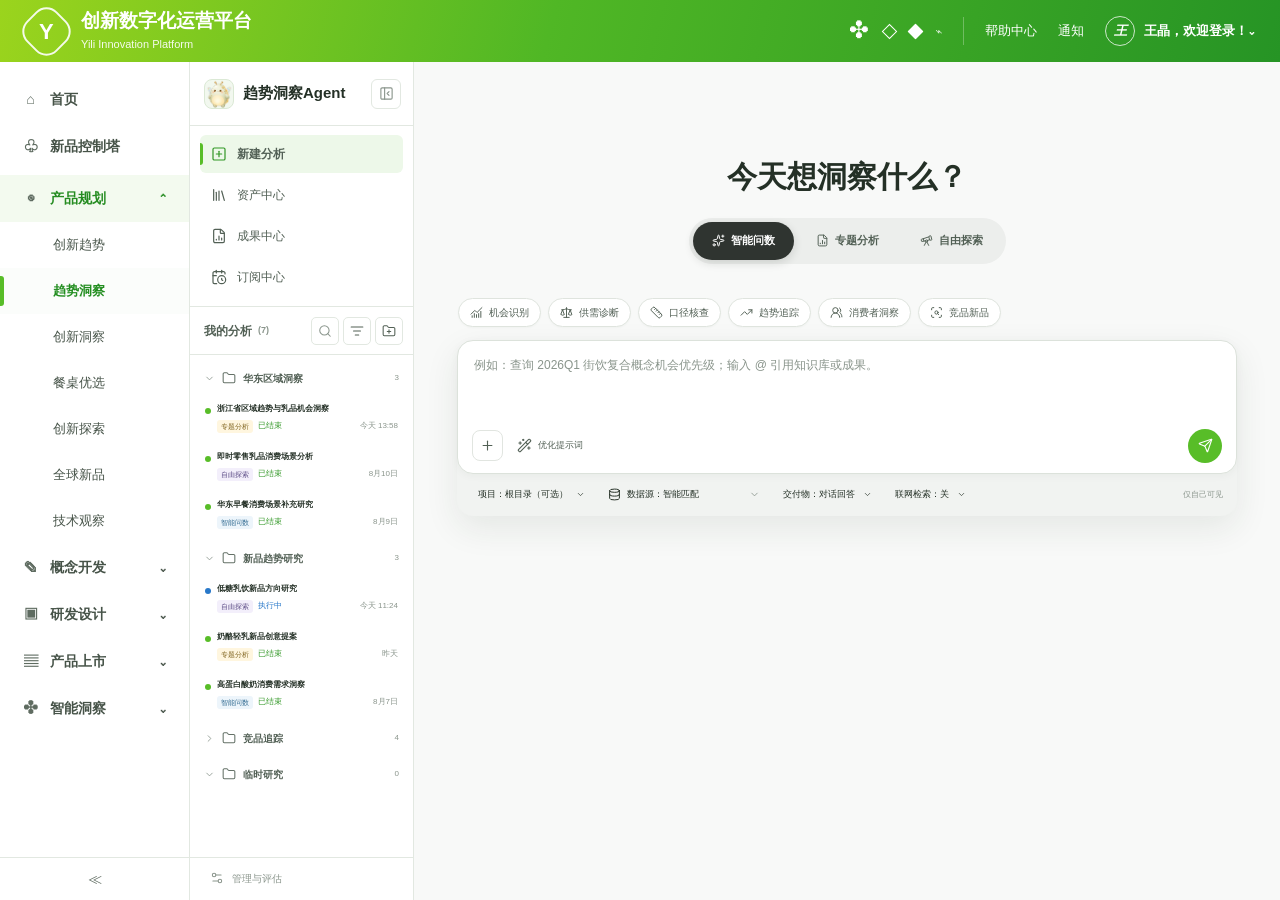
==== commit 49d0e7d5: "Update yili-yip-agent.html" ====
--- a/yili-yip-agent.html
+++ b/yili-yip-agent.html
@@ -180,6 +180,18 @@
     /* Progress is a single Agent reply; the right panel is reserved for files. */
     .context-tabs{grid-template-columns:repeat(3,minmax(0,1fr));padding:0 10px}.context-tab{font-size:9px}.context-tab.active:after{left:13px;right:13px}.context-pane[data-context-pane="results"],.context-pane[data-context-pane="process"],.context-pane[data-context-pane="personal"]{padding:13px}.workspace-guidance{display:grid;grid-template-columns:30px minmax(0,1fr);align-items:start;gap:9px;margin-top:12px;padding:10px;color:var(--ink2);background:#f6f8f5;border-radius:6px}.workspace-guidance>i{width:30px;height:30px;display:grid;place-items:center;color:var(--green-dark);background:#fff;border-radius:6px}.workspace-guidance .lucide{width:15px;height:15px}.workspace-guidance b{display:block;font-size:9px}.workspace-guidance p{margin:3px 0 0;color:var(--muted);font-size:8px;line-height:1.5}.workflow-message{align-items:start;margin-bottom:14px}.workflow-message-copy{min-width:0}.workflow-response-head{margin-bottom:9px}.workflow-response-head p{font-size:10px}.execution-timeline{overflow:hidden;background:#fff;border:1px solid var(--line);border-radius:8px}.execution-timeline-summary{min-height:42px;display:flex;align-items:center;justify-content:space-between;gap:10px;padding:8px 10px;background:#f5f8f4;border-bottom:1px solid var(--line)}.execution-timeline-summary>span{min-width:0;display:grid;grid-template-columns:16px auto minmax(0,1fr);align-items:center;gap:6px}.execution-timeline-summary .lucide{width:14px;height:14px;color:var(--green-dark)}.execution-timeline-summary b{margin:0;font-size:10px;white-space:nowrap}.execution-timeline-summary em{overflow:hidden;color:var(--muted);font-size:8px;font-style:normal;text-overflow:ellipsis;white-space:nowrap}.execution-timeline-toggle{height:26px;display:flex;align-items:center;gap:4px;flex:0 0 auto;padding:0 6px;color:var(--ink2);background:#fff;border:1px solid var(--line);border-radius:5px;font-size:8px}.execution-timeline-toggle .lucide{width:11px;height:11px}.execution-timeline-body{padding:10px 11px 1px}.execution-timeline.collapsed .execution-timeline-body{display:none}.execution-timeline.collapsed .execution-timeline-summary{border-bottom:0}.execution-node{position:relative;display:grid;grid-template-columns:18px minmax(0,1fr);gap:8px;padding:0 0 11px}.execution-node:not(:last-child):before{content:"";position:absolute;left:6px;top:13px;bottom:-1px;width:1px;background:#cfe0c8}.execution-node-dot{position:relative;z-index:1;width:13px;height:13px;margin-top:3px;display:grid;place-items:center;color:#fff;background:var(--green);border:3px solid #e3f2dc;border-radius:50%;font-style:normal}.execution-node-dot .lucide{width:8px;height:8px}.execution-node.running .execution-node-dot{background:var(--blue);border-color:#dcebf8;animation:progress-pulse 1.2s ease-in-out infinite}.execution-node.pending .execution-node-dot{background:#b7c0b5;border-color:#edf0ec}.execution-node-main{min-width:0}.execution-node-head{display:flex;align-items:center;justify-content:space-between;gap:8px}.execution-node-head>b{margin:0;font-size:9px}.execution-node-state{padding:2px 5px;color:var(--green-dark);background:var(--green-soft);border-radius:4px;font-size:7px}.execution-node-state.run{color:var(--blue);background:var(--blue-soft)}.execution-node-state.pending{color:var(--muted);background:#f0f2ef}.execution-node-main>p{margin:2px 0 3px;color:var(--muted);font-size:8px;line-height:1.45}.execution-node-detail-toggle{height:22px;display:flex;align-items:center;gap:3px;padding:0;color:var(--ink2);background:transparent;border:0;font-size:8px}.execution-node-detail-toggle:hover{color:var(--green-dark)}.execution-node-detail-toggle .lucide{width:10px;height:10px}.execution-node-detail{display:none;margin-top:5px;padding:7px 8px;background:#f8faf7;border-radius:5px}.execution-node.detail-open .execution-node-detail{display:block}.execution-node-detail dl{margin:0;display:grid;gap:4px}.execution-node-detail dl>div{display:grid;grid-template-columns:52px minmax(0,1fr);gap:5px;font-size:7px;line-height:1.5}.execution-node-detail dt{color:var(--muted)}.execution-node-detail dd{margin:0;color:var(--ink2)}
     @media(max-width:900px){.create-inner{width:calc(100% - 32px);padding-top:52px}.create-title h1{font-size:27px}.create-modes{margin-bottom:26px}.create-options{overflow-x:auto}.create-options>*{flex:0 0 auto}.execution-timeline-summary em{display:none}}
+    /* 会话边界与追问输入：创建后锁定数据范围，输入工具保持轻量一致 */
+    .title-row{flex:1;overflow:hidden}.task-actions{flex:0 0 auto}.task-subline{gap:7px;overflow:hidden;white-space:nowrap}.session-meta{max-width:220px;min-width:0;height:20px;display:inline-flex;align-items:center;gap:4px;padding:0 6px;color:var(--ink2);background:#f3f6f2;border-radius:4px;overflow:hidden;text-overflow:ellipsis;white-space:nowrap}.session-meta .lucide{width:10px;height:10px;flex:0 0 auto;color:var(--muted)}
+    .composer{z-index:20;overflow:visible}.composer:has(.attach-menu.open),.composer:has(.quick-menu.open){z-index:70}.composer .attach-menu,.composer .quick-menu{z-index:90}.composer-tools{min-width:0}.composer-tools .enhance{height:27px;padding:0 7px;border-radius:5px;font-size:8px;white-space:nowrap}.composer-tools .enhance .lucide{width:13px;height:13px}
+    .prompt-undo{height:27px;display:inline-flex;align-items:center;gap:5px;padding:0 7px;color:var(--green-dark);background:var(--green-soft);border-radius:5px;font-size:8px;white-space:nowrap}.prompt-undo[hidden]{display:none}.prompt-undo button{height:20px;display:flex;align-items:center;gap:3px;padding:0 4px;color:var(--green-dark);background:#fff;border:1px solid #c5dfb9;border-radius:4px;font-size:8px}.prompt-undo .lucide{width:10px;height:10px}
+    .source-picker-menu{width:236px;padding:5px;border-radius:7px}.source-picker-menu>b{min-height:30px;padding:4px 8px 5px;border-bottom:1px solid var(--line2)}.source-picker-menu label{position:relative;min-height:42px;grid-template-columns:15px minmax(0,1fr);gap:8px;margin-top:2px;padding:5px 8px;border:1px solid transparent;border-radius:5px}.source-picker-menu label:hover{background:#f5f8f4}.source-picker-menu label:has(input:checked){background:var(--green-soft);border-color:#d9ead1}.source-picker-menu input{appearance:none;width:14px;height:14px;display:grid;place-items:center;margin:0;background:#fff;border:1px solid #aeb8ad;border-radius:3px}.source-picker-menu input:checked{background:var(--green);border-color:var(--green)}.source-picker-menu input:checked:after{content:"✓";color:#fff;font-size:9px;font-weight:700;line-height:1}.source-picker-menu label:has(input:checked) strong{color:var(--green-dark)}
+    /* Archive, reference picker, process tree, and explicit async states. */
+    .task-item.archive-visible{padding-right:72px;background:#fafbfa}.task-item.archive-visible .task-dot{background:#a8b0a9}.task-restore{position:absolute;right:7px;top:9px;height:27px;display:flex;align-items:center;gap:4px;padding:0 7px;color:var(--green-dark);background:#fff;border:1px solid #bddcaf;border-radius:5px;font-size:8px}.task-restore:hover{background:var(--green-soft)}.task-restore .lucide{width:11px;height:11px}.task-list-empty{margin:28px 8px;padding:20px 10px;text-align:center;color:var(--muted);background:#f8faf7;border:1px dashed #d7dfd5;border-radius:7px;font-size:8px}.task-list-empty b{display:block;margin-bottom:4px;color:var(--ink2);font-size:10px}
+    .context-actions .workspace-download{width:27px;display:grid;place-items:center;padding:0;font-size:12px}.context-actions .workspace-download .lucide{width:13px;height:13px}.context-actions .workspace-download.loading .lucide,.async-status .lucide.loader{animation:prompt-spin .75s linear infinite}.async-status{display:grid;grid-template-columns:34px minmax(0,1fr);align-items:center;gap:10px;padding:14px;color:var(--ink2);background:#f6f8f5;border:1px solid var(--line);border-radius:7px}.async-status>i{width:34px;height:34px;display:grid;place-items:center;color:var(--green-dark);background:#fff;border-radius:7px;font-style:normal}.async-status>i .lucide{width:17px;height:17px}.async-status b{display:block;color:var(--ink);font-size:11px}.async-status p{margin:3px 0 0;color:var(--muted);font-size:8px}.package-progress{height:5px;margin-top:11px;overflow:hidden;background:#e5ebe3;border-radius:5px}.package-progress i{display:block;width:45%;height:100%;background:var(--green);border-radius:5px;animation:package-progress 1s ease-in-out infinite}@keyframes package-progress{0%{transform:translateX(-110%)}100%{transform:translateX(245%)}}
+    .reference-picker{height:460px;display:grid;grid-template-rows:44px minmax(0,1fr) 48px;margin:-17px -18px}.reference-search{display:flex;align-items:center;gap:8px;padding:0 14px;border-bottom:1px solid var(--line)}.reference-search>span{color:var(--muted);font-size:15px;font-weight:700}.reference-search input{min-width:0;flex:1;height:32px;padding:0 9px;border:1px solid var(--line);border-radius:6px;outline:0;font-size:10px}.reference-search input:focus{border-color:#8dcc70;box-shadow:0 0 0 2px rgba(88,189,40,.09)}.reference-picker-main{min-height:0;display:grid;grid-template-columns:154px minmax(0,1fr)}.reference-categories{padding:10px;border-right:1px solid var(--line);background:#fafbfa}.reference-category{width:100%;height:38px;display:flex;align-items:center;gap:8px;padding:0 10px;color:var(--muted);background:transparent;border:0;border-radius:6px;text-align:left;font-size:9px}.reference-category.active{color:var(--ink);background:#fff;box-shadow:0 1px 4px rgba(35,55,31,.07);font-weight:700}.reference-category .lucide{width:14px;height:14px;color:var(--green-dark)}.reference-list{min-width:0;padding:8px 14px;overflow:auto}.reference-list-head{height:33px;display:flex;align-items:center;justify-content:space-between;color:var(--muted);font-size:8px}.reference-list-head b{color:var(--ink2);font-size:10px}.reference-item{min-height:56px;display:grid;grid-template-columns:18px minmax(0,1fr) auto;align-items:center;gap:9px;padding:7px 4px;border-bottom:1px solid var(--line2);cursor:pointer}.reference-item:hover{background:#fafcf9}.reference-item input{appearance:none;width:15px;height:15px;display:grid;place-items:center;background:#fff;border:1px solid #aeb8ad;border-radius:3px}.reference-item input:checked{background:var(--green);border-color:var(--green)}.reference-item input:checked:after{content:"✓";color:#fff;font-size:9px;font-weight:700}.reference-item b,.reference-item small{display:block;overflow:hidden;text-overflow:ellipsis;white-space:nowrap}.reference-item b{font-size:10px}.reference-item small{margin-top:3px;color:var(--muted);font-size:8px}.reference-scope{padding:3px 6px;color:var(--muted);background:#f1f3f0;border-radius:9px;font-size:7px}.reference-picker-foot{display:flex;align-items:center;justify-content:space-between;padding:0 14px;color:var(--muted);border-top:1px solid var(--line);font-size:8px}.reference-picker-foot b{color:var(--ink2)}
+    .process-tree-node{margin-bottom:8px;border:1px solid var(--line);border-radius:7px;overflow:hidden}.process-node-head{width:100%;min-height:40px;display:flex;align-items:center;justify-content:space-between;gap:8px;padding:0 9px;color:var(--ink2);background:#f7f9f6;border:0;text-align:left}.process-node-head>span{min-width:0;display:flex;align-items:center;gap:7px}.process-node-head .lucide{width:13px;height:13px;color:var(--muted)}.process-node-head b{overflow:hidden;text-overflow:ellipsis;white-space:nowrap;font-size:9px}.process-node-head em{color:var(--muted);font-size:7px;font-style:normal}.process-tree-node.collapsed .process-node-head [data-process-chevron]{transform:rotate(-90deg)}.process-tree-node.collapsed .process-node-body{display:none}.process-node-body{padding:5px 7px 7px;background:#fff}.process-folder{margin-bottom:2px}.process-folder-head,.process-tree-file{width:100%;min-height:34px;display:grid;grid-template-columns:16px 18px minmax(0,1fr) auto;align-items:center;gap:6px;padding:0 6px;color:var(--ink2);background:transparent;border:0;border-radius:5px;text-align:left}.process-folder-head:hover,.process-tree-file:hover{background:#f5f8f4}.process-folder-head .lucide,.process-tree-file .lucide{width:13px;height:13px;color:#708078}.process-folder-head b,.process-tree-file b{overflow:hidden;text-overflow:ellipsis;white-space:nowrap;font-size:8px}.process-folder-head em,.process-tree-file em{color:var(--muted);font-size:7px;font-style:normal}.process-folder.collapsed .process-folder-head [data-folder-chevron]{transform:rotate(-90deg)}.process-folder.collapsed .process-folder-files{display:none}.process-folder-files{padding-left:20px}.process-tree-file{grid-template-columns:18px minmax(0,1fr) auto}.process-tree-file.output{color:var(--green-dark);background:#f8fcf6}.process-tree-file .file-badge{padding:2px 5px;color:#6b567e;background:#f4effa;border-radius:8px;font-size:6px;font-weight:700}.process-tree-file .file-badge.json{color:#9a6416;background:#fff4df}.process-tree-file .file-badge.csv{color:#39714a;background:#eaf5ed}
+    .process-tree-file{grid-template-columns:minmax(0,1fr) auto}.process-file-main{min-width:0;height:34px;display:grid;grid-template-columns:18px minmax(0,1fr);align-items:center;gap:6px;padding:0;color:inherit;background:transparent;border:0;text-align:left}.process-file-main .lucide{width:13px;height:13px;color:#708078}.process-tree-file-actions{display:flex;align-items:center;gap:4px}.process-tree-file .file-handle{margin:0}.process-tree-file:hover .file-handle,.process-tree-file:focus-within .file-handle{opacity:1;pointer-events:auto}.process-tree-node.is-pending{opacity:.43}
+    @media(max-width:900px){.session-meta{max-width:150px}.task-subline .session-meta:nth-last-of-type(2){display:none}.prompt-undo>span{display:none}}
   </style>
   <script>
 /**
@@ -223,7 +235,7 @@
           <button data-page="results"><i data-lucide="file-chart-column"></i><span>成果中心</span></button>
           <button data-page="subscriptions"><i data-lucide="calendar-clock"></i><span>订阅中心</span></button>
         </nav>
-        <div class="agent-context-heading"><div class="context-heading-copy"><span class="context-heading-title">我的分析</span><em class="task-total" id="task-total" title="当前分析数量">7</em></div><div class="compact-analysis-tools"><label class="task-search compact-search" title="搜索分析"><i data-lucide="search"></i><input id="task-search" aria-label="搜索分析名称" placeholder="搜索分析名称" /></label><div class="filter-wrap compact-filter"><button class="compact-tool" id="task-filter-toggle" title="筛选状态与类型" aria-label="筛选状态与类型"><i data-lucide="list-filter"></i><i class="filter-active-dot"></i></button><div class="mini-menu combined-filter-menu" id="task-filter-menu"><span class="filter-menu-label">分析状态</span><button class="active" data-status="全部状态">全部状态</button><button data-status="执行中">执行中</button><button data-status="已结束">已结束</button><span class="filter-menu-label">分析类型</span><button class="active" data-task-type-filter="全部类型">全部类型</button><button data-task-type-filter="智能问数">智能问数</button><button data-task-type-filter="专题分析">专题分析</button><button data-task-type-filter="自由探索">自由探索</button></div></div><button class="compact-tool" id="add-folder" title="新建项目" aria-label="新建项目"><i data-lucide="folder-plus"></i></button></div></div>
+        <div class="agent-context-heading"><div class="context-heading-copy"><span class="context-heading-title">我的分析</span><em class="task-total" id="task-total" title="当前分析数量">7</em></div><div class="compact-analysis-tools"><label class="task-search compact-search" title="搜索分析"><i data-lucide="search"></i><input id="task-search" aria-label="搜索分析名称" placeholder="搜索分析名称" /></label><div class="filter-wrap compact-filter"><button class="compact-tool" id="task-filter-toggle" title="筛选状态与类型" aria-label="筛选状态与类型"><i data-lucide="list-filter"></i><i class="filter-active-dot"></i></button><div class="mini-menu combined-filter-menu" id="task-filter-menu"><span class="filter-menu-label">分析状态</span><button class="active" data-status="全部状态">全部状态</button><button data-status="执行中">执行中</button><button data-status="已结束">已结束</button><button data-status="已归档">已归档</button><span class="filter-menu-label">分析类型</span><button class="active" data-task-type-filter="全部类型">全部类型</button><button data-task-type-filter="智能问数">智能问数</button><button data-task-type-filter="专题分析">专题分析</button><button data-task-type-filter="自由探索">自由探索</button></div></div><button class="compact-tool" id="add-folder" title="新建项目" aria-label="新建项目"><i data-lucide="folder-plus"></i></button></div></div>
         <div class="agent-context-host" id="agent-context-host"></div>
         <nav class="agent-utility-nav" aria-label="趋势洞察 Agent 管理入口">
           <button data-page="admin"><i data-lucide="settings-2"></i><span>管理与评估</span></button>
@@ -274,17 +286,17 @@
 		                  <section class="response-tools" id="response-tools"><div class="follow-up"><span>继续追问</span><div class="follow-chips"><button class="follow-chip">把报告结论压缩成管理层一页简报。</button><button class="follow-chip">哪些结论对人工修改最敏感？</button><button class="follow-chip">基于当前成果生成后续行动建议。</button></div></div><div class="response-action-line"><div class="response-actions"><button class="response-action" data-response-action="copy"><i data-lucide="copy"></i>复制</button><button class="response-action" data-response-action="like"><i data-lucide="thumbs-up"></i>有帮助</button><button class="response-action" data-response-action="dislike"><i data-lucide="thumbs-down"></i>需改进</button><button class="response-action" data-response-action="feedback"><i data-lucide="message-square-more"></i>详细反馈</button></div><div class="response-reuse"><button data-reuse="prompt"><i data-lucide="bot"></i>保存为我的指令</button><button data-reuse="knowledge"><i data-lucide="library"></i>存入个人知识库</button><button data-reuse="subscribe"><i data-lucide="clock-3"></i>创建订阅</button></div></div></section>
 		                </div>
               </div>
-              <div class="composer"><div class="attachment-list" id="task-attachment"></div><textarea id="task-message" placeholder="继续追问，或输入 @ 引用资料、/ 调用快捷动作……"></textarea><div class="composer-foot"><div class="composer-tools"><span class="plus-wrap"><button class="attach icon-only" id="task-attach" title="添加参考材料" aria-label="添加参考材料"><i data-lucide="plus"></i></button><span class="attach-menu" id="task-attach-menu"><b>添加参考材料</b><button data-attach-action="upload"><i data-lucide="upload"></i>上传文件或文件夹</button><button data-attach-action="knowledge"><i data-lucide="library"></i>从本人知识库选择</button><button data-attach-action="result"><i data-lucide="file-output"></i>引用成果中心结果</button></span></span><span class="quick-tool-wrap"><button class="text-tool" id="task-mention" title="引用知识或成果" aria-label="引用知识或成果">@</button><span class="quick-menu" id="task-mention-menu"><b>引用到当前问题</b><button data-quick-reference="knowledge"><i data-lucide="library"></i>本人知识库</button><button data-quick-reference="result"><i data-lucide="file-output"></i>成果中心</button></span></span><span class="quick-tool-wrap"><button class="text-tool" id="task-command" title="快捷分析动作" aria-label="快捷分析动作">/</button><span class="quick-menu" id="task-command-menu"><b>快捷分析动作</b><button data-quick-command="解释数据口径">解释数据口径</button><button data-quick-command="生成对比图表">生成对比图表</button><button data-quick-command="列出证据来源">列出证据来源</button></span></span></div><span class="composer-context" id="composer-context">正在结合当前分析与数据来源回答</span><button class="send icon-only" id="task-send" title="发送" aria-label="发送"><i data-lucide="send"></i></button></div></div>
+	              <div class="composer"><div class="attachment-list" id="task-attachment"></div><textarea id="task-message" placeholder="继续追问，输入 @ 引用工作区或其他资料……"></textarea><div class="composer-foot"><div class="composer-tools"><span class="plus-wrap"><button class="attach icon-only" id="task-attach" title="添加参考材料" aria-label="添加参考材料"><i data-lucide="plus"></i></button><span class="attach-menu" id="task-attach-menu"><b>添加参考材料</b><button data-attach-action="upload"><i data-lucide="upload"></i>上传文件或文件夹</button><button data-attach-action="knowledge"><i data-lucide="library"></i>从本人知识库选择</button><button data-attach-action="result"><i data-lucide="file-output"></i>引用成果中心结果</button></span></span><button class="enhance" id="enhance-task-prompt" title="优化提示词" aria-label="优化提示词"><i data-lucide="wand-sparkles"></i><span>优化提示词</span></button><span class="prompt-undo" id="task-prompt-undo" hidden><span>已优化</span><button type="button"><i data-lucide="undo-2"></i>撤回</button></span></div><span class="composer-context" id="composer-context">沿用本会话的数据范围与联网设置</span><button class="send icon-only" id="task-send" title="发送" aria-label="发送"><i data-lucide="send"></i></button></div></div>
             </div>
             <div class="context-resizer" id="context-resizer" title="拖动调整宽度"></div>
 		            <aside class="context-panel" id="context-panel">
-			              <header class="context-head"><div class="context-head-copy"><b>工作区</b></div><div class="context-actions"><button id="context-fullscreen" title="最大化工作区" aria-label="最大化工作区"><i data-lucide="maximize-2"></i></button><button id="close-context" title="关闭工作区" aria-label="关闭工作区"><i data-lucide="x"></i></button></div></header>
+			              <header class="context-head"><div class="context-head-copy"><b>工作区</b></div><div class="context-actions"><button class="workspace-download" id="download-workspace" title="打包下载工作区" aria-label="打包下载工作区"><i data-lucide="folder-down"></i></button><button id="context-fullscreen" title="最大化工作区" aria-label="最大化工作区"><i data-lucide="maximize-2"></i></button><button id="close-context" title="关闭工作区" aria-label="关闭工作区"><i data-lucide="x"></i></button></div></header>
 		              <nav class="preview-tabs" id="preview-tabs" hidden></nav>
 		              <section class="file-preview hidden" id="file-preview"><header class="file-preview-head"><div class="file-preview-title"><button id="close-file-preview" title="返回工作区" aria-label="返回工作区"><i data-lucide="arrow-left"></i></button><b id="preview-file-name">文件预览</b></div><div class="file-preview-actions"><button id="download-file"><i data-lucide="download"></i><span>下载</span></button></div></header><div class="preview-canvas" id="preview-canvas"></div></section>
 			              <nav class="context-tabs"><button class="context-tab active" data-context-tab="results">成果</button><button class="context-tab" data-context-tab="process">过程文件</button><button class="context-tab" data-context-tab="personal">我的文件</button></nav>
 			              <div class="context-body">
 			                <section class="context-pane active workspace-pane" data-context-pane="results"><section class="workspace-system-section workspace-final"><div class="workspace-section-head"><div><b>最终成果</b><small>系统生成 · 只读</small></div><span id="workspace-final-count">1 份</span></div><div id="workspace-final-output"><div class="context-file-row result-primary"><button class="context-file" data-file-id="report"><i class="file-type">HTML</i><span><b>浙江区域趋势洞察报告.html</b><small>正式成果 · 今天 13:58</small></span><em><i data-lucide="chevron-right"></i></em></button><div class="context-file-tools"><span class="system-lock" title="系统生成文件，只读"><i data-lucide="lock-keyhole"></i></span><button class="file-handle" data-handle-file="report"><i data-lucide="message-square"></i>处理</button></div></div></div></section><div class="workspace-guidance"><i data-lucide="message-square-text"></i><div><b>成果优先</b><p>预览成果后可点击“处理”，将文件带入底部对话继续追问或修改。</p></div></div></section>
-			                <section class="context-pane" data-context-pane="process"><section class="workspace-system-section"><div class="workspace-section-head"><div><b>过程文件</b><small>随执行节点生成 · 只读</small></div><span>3 个</span></div><section class="process-group system-process-group"><div class="process-group-head"><b>01 需求与范围</b><span>1</span></div><div class="context-file-row"><button class="context-file" data-file-id="brief"><i class="file-type doc">MD</i><span><b>分析需求与范围.md</b><small>范围确认 · 已完成</small></span><em><i data-lucide="chevron-right"></i></em></button><div class="context-file-tools"><span class="system-lock" title="系统生成文件，只读"><i data-lucide="lock-keyhole"></i></span><button class="file-handle" data-handle-file="brief"><i data-lucide="message-square"></i>处理</button></div></div></section><section class="process-group system-process-group"><div class="process-group-head"><b>02 数据收集</b><span>1</span></div><div class="context-file-row"><button class="context-file" data-file-id="dataset"><i class="file-type csv">CSV</i><span><b>浙江乳品趋势数据.csv</b><small>数据收集 · 8.4 MB</small></span><em><i data-lucide="chevron-right"></i></em></button><div class="context-file-tools"><span class="system-lock" title="系统生成文件，只读"><i data-lucide="lock-keyhole"></i></span><button class="file-handle" data-handle-file="dataset"><i data-lucide="message-square"></i>处理</button></div></div></section><section class="process-group system-process-group"><div class="process-group-head"><b>03 洞察与证据</b><span>1</span></div><div class="context-file-row"><button class="context-file" data-file-id="evidence"><i class="file-type doc">MD</i><span><b>证据与口径清单.md</b><small>洞察分析 · 已完成</small></span><em><i data-lucide="chevron-right"></i></em></button><div class="context-file-tools"><span class="system-lock" title="系统生成文件，只读"><i data-lucide="lock-keyhole"></i></span><button class="file-handle" data-handle-file="evidence"><i data-lucide="message-square"></i>处理</button></div></div></section></section></section>
+			                <section class="context-pane" data-context-pane="process"><section class="workspace-system-section"><div class="workspace-section-head"><div><b>过程文件</b><small>按执行节点归档 · 系统生成只读</small></div><span id="workspace-process-count">25 个文件</span></div><div id="workspace-process-tree"></div></section></section>
 			                <section class="context-pane" data-context-pane="personal"><section class="workspace-user-section"><header class="workspace-user-head"><div><b>我的文件</b><small>仅自己上传或创建的内容可管理</small></div><div class="workspace-user-actions"><button id="workspace-new-folder"><i data-lucide="folder-plus"></i>新建文件夹</button><button id="workspace-upload"><i data-lucide="upload"></i>上传文件</button><input class="hidden-file-input" id="workspace-upload-input" type="file" multiple/></div></header><nav class="workspace-breadcrumb" id="workspace-breadcrumb"></nav><div class="workspace-user-list" id="workspace-user-list"></div></section></section>
 	              </div>
 	            </aside>
@@ -296,7 +308,7 @@
 	            <nav class="create-modes"><button class="create-mode active" data-mode="qa"><i data-lucide="sparkles"></i>智能问数</button><button class="create-mode" data-mode="topic"><i data-lucide="file-chart-column"></i>专题分析</button><button class="create-mode" data-mode="explore"><i data-lucide="telescope"></i>自由探索</button></nav>
 		            <div class="capability-stack"><div class="capability-row" id="capability-row"><span class="capability-label">场景能力</span><button class="cap-chip" data-create-scene="opportunity"><i data-lucide="chart-no-axes-combined"></i>机会识别</button><button class="cap-chip" data-create-scene="supply"><i data-lucide="scale"></i>供需诊断</button><button class="cap-chip" data-create-scene="metric"><i data-lucide="ruler"></i>口径核查</button><button class="cap-chip" data-create-scene="trend"><i data-lucide="trending-up"></i>趋势追踪</button><button class="cap-chip" data-create-scene="consumer"><i data-lucide="users-round"></i>消费者洞察</button><button class="cap-chip" data-create-scene="competitor"><i data-lucide="scan-search"></i>竞品新品</button></div><div class="capability-commands" id="capability-commands"><button class="capability-back" id="capability-back"><i data-lucide="arrow-left"></i>能力</button><div class="command-scroller" id="create-instruction-row"></div></div></div>
 	            <div class="prompt-create" id="prompt-create"><section class="prompt-shell">
-		              <div class="prompt-box"><div class="attachment-list" id="create-attachment"></div><textarea id="create-prompt" placeholder="例如：查询 2026Q1 街饮复合概念机会优先级，并说明证据与口径。"></textarea><div class="prompt-actions"><div class="prompt-left"><span class="plus-wrap"><button class="round-tool icon-only" id="attach-file" title="添加参考材料" aria-label="添加参考材料"><i data-lucide="plus"></i></button><span class="attach-menu" id="create-attach-menu"><b>添加参考材料</b><button data-create-attach="upload"><i data-lucide="upload"></i>上传文件或文件夹</button><button data-create-attach="knowledge"><i data-lucide="library"></i>从本人知识库选择</button><button data-create-attach="result"><i data-lucide="file-output"></i>引用成果中心结果</button></span></span><span class="quick-tool-wrap create-typed-trigger"><button class="round-tool text-tool" id="create-mention" title="引用知识或成果" aria-label="引用知识或成果">@</button><span class="quick-menu" id="create-mention-menu"><b>引用到新分析</b><button data-quick-reference="knowledge"><i data-lucide="library"></i>本人知识库</button><button data-quick-reference="result"><i data-lucide="file-output"></i>成果中心</button></span></span><span class="quick-tool-wrap create-typed-trigger"><button class="round-tool text-tool" id="create-command" title="快捷分析动作" aria-label="快捷分析动作">/</button><span class="quick-menu" id="create-command-menu"><b>快捷分析动作</b><button data-quick-command="解释数据口径">解释数据口径</button><button data-quick-command="生成对比图表">生成对比图表</button><button data-quick-command="列出证据来源">列出证据来源</button></span></span><button class="enhance" id="enhance-prompt" title="优化提示词" aria-label="优化提示词"><i data-lucide="wand-sparkles"></i><span>优化提示词</span></button></div><div class="prompt-right"><button class="create-send icon-only" id="create-task-send" title="发送并创建分析" aria-label="发送并创建分析"><i data-lucide="send"></i></button></div></div></div>
+			              <div class="prompt-box"><div class="attachment-list" id="create-attachment"></div><textarea id="create-prompt" placeholder="例如：查询 2026Q1 街饮复合概念机会优先级；输入 @ 引用知识库或成果。"></textarea><div class="prompt-actions"><div class="prompt-left"><span class="plus-wrap"><button class="round-tool icon-only" id="attach-file" title="添加参考材料" aria-label="添加参考材料"><i data-lucide="plus"></i></button><span class="attach-menu" id="create-attach-menu"><b>添加参考材料</b><button data-create-attach="upload"><i data-lucide="upload"></i>上传文件或文件夹</button><button data-create-attach="knowledge"><i data-lucide="library"></i>从本人知识库选择</button><button data-create-attach="result"><i data-lucide="file-output"></i>引用成果中心结果</button></span></span><button class="enhance" id="enhance-prompt" title="优化提示词" aria-label="优化提示词"><i data-lucide="wand-sparkles"></i><span>优化提示词</span></button><span class="prompt-undo" id="create-prompt-undo" hidden><span>已优化</span><button type="button"><i data-lucide="undo-2"></i>撤回</button></span></div><div class="prompt-right"><button class="create-send icon-only" id="create-task-send" title="发送并创建分析" aria-label="发送并创建分析"><i data-lucide="send"></i></button></div></div></div>
 	              <div class="create-options"><select class="create-select project-picker" id="create-project" aria-label="保存项目"><option value="">项目：根目录（可选）</option><option>项目：华东区域洞察</option><option>项目：新品趋势研究</option><option>项目：竞品追踪</option><option>项目：临时研究</option></select><div class="source-picker" id="create-source-picker"><button class="source-picker-trigger" type="button"><i data-lucide="database"></i><span id="create-source-label">数据源：智能匹配</span><i data-lucide="chevron-down"></i></button><div class="source-picker-menu"><b>选择数据源 <small>可多选</small></b><label><input type="checkbox" value="智能匹配" checked/><span><strong>智能匹配</strong><small>根据问题自动选择可用数据</small></span></label><label><input type="checkbox" value="创新洞察"/><span><strong>创新洞察</strong><small>趋势、社媒与新品创新数据</small></span></label><label><input type="checkbox" value="餐渠优选"/><span><strong>餐渠优选</strong><small>餐饮渠道与机会相关数据</small></span></label><label><input type="checkbox" value="个人知识库"/><span><strong>个人知识库</strong><small>仅检索本人已维护的资料</small></span></label></div></div><select class="create-select" id="create-delivery" aria-label="交付物"><option>交付物：对话回答</option></select><select class="create-select" id="create-web" aria-label="联网检索"><option>联网检索：关</option><option>联网检索：开</option></select><span class="option-note">仅自己可见</span></div>
 	            </section>
 	            </div>
@@ -393,7 +405,7 @@
       root.querySelectorAll('select:not(.custom-select-original)').forEach(select=>{
         select.classList.add('custom-select-original');const custom=document.createElement('span');custom.className='custom-select';
         custom.innerHTML=`<button type="button" class="custom-select-button"><span></span><i data-lucide="chevron-down"></i></button><span class="custom-select-menu">${[...select.options].map((option,index)=>`<button type="button" class="custom-select-option" data-index="${index}">${escapeHtml(option.textContent)}</button>`).join('')}</span>`;
-        select.after(custom);custom.querySelector('.custom-select-button').addEventListener('click',event=>{event.stopPropagation();document.querySelectorAll('.custom-select.open').forEach(item=>item!==custom&&item.classList.remove('open'));custom.classList.toggle('open')});
+        select.after(custom);custom.querySelector('.custom-select-button').addEventListener('click',event=>{event.stopPropagation();document.querySelectorAll('.custom-select.open').forEach(item=>item!==custom&&item.classList.remove('open'));document.querySelectorAll('.source-picker.open').forEach(item=>item.classList.remove('open'));custom.classList.toggle('open')});
         custom.querySelectorAll('.custom-select-option').forEach(button=>button.addEventListener('click',event=>{event.stopPropagation();select.selectedIndex=Number(button.dataset.index);select.dispatchEvent(new Event('change',{bubbles:true}));custom.classList.remove('open');syncCustomSelect(select)}));
         select.addEventListener('change',()=>syncCustomSelect(select));syncCustomSelect(select);refreshIcons(custom);
       });
@@ -497,14 +509,24 @@
     document.addEventListener('click',event=>{if(!event.target.closest('.compact-search'))document.getElementById('task-search')?.blur();if(!event.target.closest('.mini-menu')&&!event.target.closest('#task-filter-toggle')&&!event.target.closest('#task-more')){document.querySelectorAll('.mini-menu').forEach(menu=>menu.classList.remove('open'));taskFilterToggle.classList.remove('active')}if(!event.target.closest('.attach-menu')&&!event.target.closest('.plus-wrap'))document.querySelectorAll('.attach-menu').forEach(menu=>menu.classList.remove('open'));if(!event.target.closest('.quick-tool-wrap'))document.querySelectorAll('.quick-menu.open').forEach(menu=>menu.classList.remove('open'));if(!event.target.closest('.source-picker'))document.querySelectorAll('.source-picker.open').forEach(item=>item.classList.remove('open'));if(!event.target.closest('.custom-select'))document.querySelectorAll('.custom-select.open').forEach(item=>item.classList.remove('open'))});
     let taskStatusFilter='全部状态',taskTypeFilter='全部类型';
     function syncTaskFilterButton(){const filtered=taskStatusFilter!=='全部状态'||taskTypeFilter!=='全部类型';taskFilterToggle.classList.toggle('filtered',filtered);taskFilterToggle.title=filtered?`${taskStatusFilter} · ${taskTypeFilter}`:'筛选状态与类型';taskFilterToggle.setAttribute('aria-label',taskFilterToggle.title)}
+    function restoreArchivedTask(item){
+      if(!item)return;const wasActive=item.classList.contains('active');delete item.dataset.archived;item.classList.remove('archive-visible');item.querySelector('.task-restore')?.remove();if(wasActive){item.classList.remove('active');setCreateVisible(true)}applyTaskFilters();showToast('分析已恢复，可在“我的分析”中继续查看');
+    }
+    function syncArchivedTaskRow(item,showRestore){
+      item.classList.toggle('archive-visible',showRestore);let button=item.querySelector('.task-restore');
+      if(!showRestore){button?.remove();return}if(button)return;
+      button=document.createElement('button');button.type='button';button.className='task-restore';button.innerHTML='<i data-lucide="archive-restore"></i>恢复分析';button.addEventListener('click',event=>{event.stopPropagation();restoreArchivedTask(item)});item.appendChild(button);refreshIcons(button);
+    }
     function applyTaskFilters(){
-      const query=document.getElementById('task-search').value.trim().toLowerCase();let visibleCount=0;
-      document.querySelectorAll('#root-task-items .task-item').forEach(item=>{const status=item.querySelector('.task-meta em')?.textContent.trim()||'',type=item.dataset.taskType||'';const visible=item.dataset.archived!=='true'&&(!query||item.innerText.toLowerCase().includes(query))&&(taskStatusFilter==='全部状态'||status.startsWith(taskStatusFilter))&&(taskTypeFilter==='全部类型'||type===taskTypeFilter);item.style.display=visible?'block':'none';if(visible)visibleCount++});
+      const query=document.getElementById('task-search').value.trim().toLowerCase(),archivedView=taskStatusFilter==='已归档';let visibleCount=0;
+      const itemVisible=item=>{const status=item.querySelector('.task-meta em')?.textContent.trim()||'',type=item.dataset.taskType||'',archived=item.dataset.archived==='true',copy=item.querySelector('.task-item-copy')?.innerText.toLowerCase()||'';return (archivedView?archived:!archived)&&(!query||copy.includes(query))&&(archivedView||taskStatusFilter==='全部状态'||status.startsWith(taskStatusFilter))&&(taskTypeFilter==='全部类型'||type===taskTypeFilter)};
+      document.querySelectorAll('#root-task-items .task-item').forEach(item=>{const visible=itemVisible(item);item.style.display=visible?'block':'none';syncArchivedTaskRow(item,visible&&archivedView);if(visible)visibleCount++});
       document.querySelectorAll('.task-list .folder').forEach(folder=>{
-        let folderVisible=0;folder.querySelectorAll('.task-item').forEach(item=>{const status=item.querySelector('.task-meta em')?.textContent.trim()||'',type=item.dataset.taskType||'';const visible=item.dataset.archived!=='true'&&(!query||item.innerText.toLowerCase().includes(query))&&(taskStatusFilter==='全部状态'||status.startsWith(taskStatusFilter))&&(taskTypeFilter==='全部类型'||type===taskTypeFilter);item.style.display=visible?'block':'none';if(visible){folderVisible++;visibleCount++}});
-        folder.style.display=folderVisible||(!query&&taskStatusFilter==='全部状态'&&taskTypeFilter==='全部类型')?'block':'none';
+        let folderVisible=0;folder.querySelectorAll('.task-item').forEach(item=>{const visible=itemVisible(item);item.style.display=visible?'block':'none';syncArchivedTaskRow(item,visible&&archivedView);if(visible){folderVisible++;visibleCount++}});
+        folder.style.display=folderVisible||(!archivedView&&!query&&taskStatusFilter==='全部状态'&&taskTypeFilter==='全部类型')?'block':'none';
       });
-      taskTotal.textContent=visibleCount;
+      document.querySelector('.context-heading-title').textContent=archivedView?'已归档分析':'我的分析';taskTotal.textContent=visibleCount;taskTotal.title=archivedView?'当前归档数量':'当前分析数量';document.getElementById('add-folder').hidden=archivedView;
+      const list=document.querySelector('.task-list');list.querySelector('.task-list-empty')?.remove();if(!visibleCount){const empty=document.createElement('div');empty.className='task-list-empty';empty.innerHTML=archivedView?'<b>暂无已归档分析</b>归档后的分析会保留在这里，并可随时恢复。':'<b>没有匹配的分析</b>可调整搜索条件、状态或分析类型。';list.appendChild(empty)}
     }
     document.querySelectorAll('[data-status]').forEach(button=>button.addEventListener('click',()=>{
       taskStatusFilter=button.dataset.status;document.querySelectorAll('[data-status]').forEach(item=>item.classList.toggle('active',item===button));taskFilterMenu.classList.remove('open');taskFilterToggle.classList.remove('active');syncTaskFilterButton();applyTaskFilters();
@@ -555,7 +577,7 @@
 	      const copy=timeline?.querySelector('.execution-timeline-summary em');
 	      if(copy)copy.textContent=state==='new'?'正在确认分析范围与交付要求':state==='parallel'?'3 个分析节点正在并行处理':state==='review'?'正在生成成果并核对引用':'5 个执行节点已完成';
 	      if(timeline)timeline.dataset.executionState=state;
-	      document.querySelectorAll('[data-context-pane="process"] .system-process-group').forEach((group,index)=>group.classList.toggle('is-pending',state==='new'?index>0:state==='parallel'?index>1:false));
+	      document.querySelectorAll('[data-context-pane="process"] .process-tree-node').forEach((group,index)=>group.classList.toggle('is-pending',state==='new'?index>0:state==='parallel'?index>3:state==='review'?index>4:false));
 	    }
     document.querySelectorAll('.context-tab').forEach(tab=>tab.addEventListener('click',()=>openContext(tab.dataset.contextTab)));
 	    document.getElementById('context-toggle').addEventListener('click',()=>{
@@ -580,6 +602,19 @@
       evidence:{name:'证据与口径清单.md',html:'<article class="preview-paper"><h1>证据与口径清单</h1><div class="paper-meta">Markdown · 洞察分析阶段 · 已完成</div><h2>内容数量</h2><p>有效内容数 = 当前范围内按内容 ID 去重后的数量。标签命中数单独计算，不与有效内容数混用。</p><h2>社媒入样范围</h2><p>浙江省相关乳品讨论，近 12 个月；过滤品牌营销、抽奖口号、纯表情、重复刷屏及无关内容。</p><h2>证据同源要求</h2><p>观点、证据片段与消费者原文必须来自同一记录；消费者评论作为核心证据，关联原帖只提供语境。</p></article>'},
       brief:{name:'分析需求与范围.md',html:'<article class="preview-paper"><h1>分析需求与范围</h1><div class="paper-meta">Markdown · 需求确认阶段 · 已完成</div><h2>分析目标</h2><p>分析浙江区域宏观环境、消费文化、人群特征与乳品市场机会，重点关注年轻消费者和在地风味。</p><h2>范围</h2><p>区域：浙江省；周期：近 12 个月；品类：乳品；重点人群：18–35 岁年轻消费者。</p><h2>交付物</h2><p>区域趋势洞察 HTML 报告，包含指标口径、参考来源和同源证据。</p></article>'}
     };
+    const processWorkspaceNodes=[
+      {id:'01',name:'需求与范围',call:'node-01-call.json',knowledge:'node-01-knowledge.md',readme:'node-01-readme.md',index:'node-01-index.json',output:'brief'},
+      {id:'02',name:'公开数据收集',call:'node-02-call.json',knowledge:'node-02-knowledge.md',readme:'node-02-readme.md',index:'node-02-index.json',output:'dataset'},
+      {id:'03',name:'社媒需求洞察',call:'node-03-call.json',knowledge:'node-03-knowledge.csv',readme:'node-03-readme.md',index:'node-03-index.json',output:'evidence'},
+      {id:'04',name:'供给结构分析',call:'node-04-call.json',knowledge:'node-04-knowledge.csv',readme:'node-04-readme.md',index:'node-04-index.json',output:'supply-output'},
+      {id:'05',name:'成果与引用检查',call:'node-05-call.json',knowledge:'node-05-knowledge.md',readme:'node-05-readme.md',index:'node-05-index.json',output:'quality-output'}
+    ];
+    const processOutputNames={brief:'分析需求与范围.md',dataset:'浙江乳品趋势数据.csv',evidence:'证据与口径清单.md','supply-output':'供需结构分析结果.csv','quality-output':'成果引用检查清单.md'};
+    const processFileIds=processWorkspaceNodes.flatMap(node=>[node.call,node.knowledge,node.readme,node.index,node.output]);
+    function processPreview(name,node,kind){return `<article class="preview-paper"><h1>${escapeHtml(name)}</h1><div class="paper-meta">${escapeHtml(kind)} · ${escapeHtml(node.name)} · 系统生成只读</div><h2>文件说明</h2><p>该文件由「${escapeHtml(node.name)}」执行节点自动生成，用于记录本节点的输入、引用知识、目录结构与输出结果。</p><div class="preview-evidence"><b>只读规则</b><br/>系统过程文件不可重命名、移动或删除，可预览、下载，也可引用到对话中继续处理。</div></article>`}
+    processWorkspaceNodes.forEach(node=>{
+      [[node.call,`${node.name}-调用记录.json`,'调用记录'],[node.knowledge,`${node.name}-知识文件.${node.knowledge.split('.').pop()}`,'知识文件'],[node.readme,'目录说明.md','目录说明'],[node.index,'index.json','索引文件'],[node.output,processOutputNames[node.output],'输出文件']].forEach(([id,name,kind])=>{if(!fileContent[id])fileContent[id]={name,html:processPreview(name,node,kind),processNode:node.id}});
+    });
     const workspaceUserItems=[
       {id:'user-folder-supplement',type:'folder',name:'补充研究资料',parent:null,updated:'今天 14:12'},
       {id:'user-interview-notes',type:'file',name:'渠道访谈纪要.docx',format:'DOCX',size:'2.1 MB',parent:null,updated:'今天 14:18',description:'用户上传的渠道访谈补充资料'},
@@ -593,7 +628,7 @@
       previewTabs.hidden=!openPreviewIds.length;
       const group=(title,ids)=>ids.length?`<section><b>${title}</b>${ids.map(id=>`<button class="workspace-browser-file ${id===activePreviewId?'active':''}" data-browser-file="${id}"><i data-lucide="${id==='report'?'file-chart-column':'file-text'}"></i><span>${escapeHtml(fileContent[id]?.name||id)}</span>${id===activePreviewId?'<i data-lucide="check"></i>':''}</button>`).join('')}</section>`:'';
       const userIds=workspaceUserItems.filter(item=>item.type==='file').map(item=>item.id);
-      previewTabs.innerHTML=`<span class="workspace-file-browser"><button class="workspace-browser-trigger" id="workspace-browser-trigger" title="查看全部工作区文件" aria-label="查看全部工作区文件"><i data-lucide="list-tree"></i></button><span class="workspace-browser-menu" id="workspace-browser-menu"><header><b>工作区文件</b><small>${Object.keys(fileContent).length} 个</small></header>${group('最终成果',['report'])}${group('过程文件',['brief','dataset','evidence'])}${group('我的文件',userIds)}</span></span><span class="preview-tab-strip">${openPreviewIds.map(id=>`<span class="preview-file-tab ${id===activePreviewId?'active':''}" data-preview-tab="${id}" role="button" tabindex="0"><span>${escapeHtml(fileContent[id].name)}</span><button class="preview-tab-close" data-close-preview-tab="${id}" title="关闭标签" aria-label="关闭 ${escapeHtml(fileContent[id].name)}"><i data-lucide="x"></i></button></span>`).join('')}</span>`;
+      previewTabs.innerHTML=`<span class="workspace-file-browser"><button class="workspace-browser-trigger" id="workspace-browser-trigger" title="查看全部工作区文件" aria-label="查看全部工作区文件"><i data-lucide="list-tree"></i></button><span class="workspace-browser-menu" id="workspace-browser-menu"><header><b>工作区文件</b><small>${1+processFileIds.length+userIds.length} 个</small></header>${group('最终成果',['report'])}${group('过程文件',processFileIds)}${group('我的文件',userIds)}</span></span><span class="preview-tab-strip">${openPreviewIds.map(id=>`<span class="preview-file-tab ${id===activePreviewId?'active':''}" data-preview-tab="${id}" role="button" tabindex="0"><span>${escapeHtml(fileContent[id].name)}</span><button class="preview-tab-close" data-close-preview-tab="${id}" title="关闭标签" aria-label="关闭 ${escapeHtml(fileContent[id].name)}"><i data-lucide="x"></i></button></span>`).join('')}</span>`;
       previewTabs.querySelectorAll('[data-preview-tab]').forEach(tab=>{tab.addEventListener('click',event=>{if(!event.target.closest('[data-close-preview-tab]'))activatePreviewTab(tab.dataset.previewTab)});tab.addEventListener('keydown',event=>{if(event.key==='Enter'||event.key===' '){event.preventDefault();activatePreviewTab(tab.dataset.previewTab)}})});
       previewTabs.querySelectorAll('[data-close-preview-tab]').forEach(button=>button.addEventListener('click',event=>closePreviewTab(button.dataset.closePreviewTab,event)));
       previewTabs.querySelector('#workspace-browser-trigger')?.addEventListener('click',event=>{event.stopPropagation();previewTabs.querySelector('.workspace-file-browser')?.classList.toggle('open')});previewTabs.querySelectorAll('[data-browser-file]').forEach(button=>button.addEventListener('click',()=>showFilePreview(button.dataset.browserFile)));refreshIcons(previewTabs);
@@ -620,9 +655,21 @@
     document.getElementById('download-file').addEventListener('click',()=>{
       const name=document.getElementById('preview-file-name').textContent||'趋势洞察报告.html';const blob=new Blob([`<!doctype html><meta charset="utf-8"><title>${escapeHtml(name)}</title>${previewCanvas.innerHTML}`],{type:'text/html;charset=utf-8'});const link=document.createElement('a');link.href=URL.createObjectURL(blob);link.download=name.endsWith('.html')?name:`${name}.html`;link.click();setTimeout(()=>URL.revokeObjectURL(link.href),1000);const button=document.getElementById('download-file');button.innerHTML='<i data-lucide="check"></i><span>已下载</span>';refreshIcons(button);setTimeout(()=>{button.innerHTML='<i data-lucide="download"></i><span>下载</span>';refreshIcons(button)},1600);
     });
+    function triggerWorkspacePackageDownload(name,fileNames){const manifest=`趋势洞察 Agent 工作区打包文件\n生成时间：${new Date().toLocaleString('zh-CN')}\n\n${fileNames.map((file,index)=>`${index+1}. ${file}`).join('\n')}`;const blob=new Blob([manifest],{type:'application/zip'}),link=document.createElement('a');link.href=URL.createObjectURL(blob);link.download=name;link.click();setTimeout(()=>URL.revokeObjectURL(link.href),1000)}
+    document.getElementById('download-workspace').addEventListener('click',()=>{
+      const button=document.getElementById('download-workspace'),fileNames=[fileContent.report.name,...processFileIds.map(id=>fileContent[id].name),...workspaceUserItems.filter(item=>item.type==='file').map(item=>item.name)],packageName=`${(activeTitle.textContent||'趋势洞察分析').replace(/[\\/:*?"<>|]/g,'-')}-工作区.zip`;
+      button.classList.add('loading');button.disabled=true;button.title='正在打包工作区';button.setAttribute('aria-label',button.title);button.innerHTML='<i data-lucide="loader-circle"></i>';refreshIcons(button);
+      setTimeout(()=>{triggerWorkspacePackageDownload(packageName,fileNames);button.classList.remove('loading');button.disabled=false;button.title='工作区已打包并开始下载';button.setAttribute('aria-label',button.title);button.innerHTML='<i data-lucide="check"></i>';refreshIcons(button);setTimeout(()=>{button.title='打包下载工作区';button.setAttribute('aria-label',button.title);button.innerHTML='<i data-lucide="folder-down"></i>';refreshIcons(button)},2200)},1800);
+    });
     function bindContextFileActions(root=document){
       root.querySelectorAll('[data-file-id]').forEach(button=>{button.onclick=()=>showFilePreview(button.dataset.fileId)});
       root.querySelectorAll('[data-handle-file]').forEach(button=>{button.onclick=event=>{event.stopPropagation();const file=fileContent[button.dataset.handleFile];if(!file)return;if(![...taskAttachment.querySelectorAll('.attachment-chip span')].some(item=>item.textContent===file.name))addAttachment(taskAttachment,file.name,button.dataset.handleFile==='report'?'成果':'文件');document.getElementById('task-message').placeholder=`请说明要如何处理「${file.name}」`;document.getElementById('task-message').focus();document.getElementById('composer-context').textContent=`已关联「${file.name}」，等待你的处理要求`}});
+    }
+    function processTreeFileMarkup(id,output=false){const file=fileContent[id],ext=file.name.split('.').pop()?.toLowerCase()||'file',icon=ext==='json'?'braces':ext==='csv'?'file-spreadsheet':'file-text';return `<div class="process-tree-file ${output?'output':''}"><button class="process-file-main" data-file-id="${id}"><i data-lucide="${icon}"></i><b>${escapeHtml(file.name)}</b></button><span class="process-tree-file-actions"><span class="file-badge ${ext}">${escapeHtml(ext.toUpperCase())}</span><button class="file-handle" data-handle-file="${id}"><i data-lucide="message-square"></i>处理</button></span></div>`}
+    function processTreeFolderMarkup(title,id){return `<section class="process-folder"><button class="process-folder-head" data-process-folder-toggle><i data-lucide="chevron-down" data-folder-chevron></i><i data-lucide="folder"></i><b>${title}</b><em>1</em></button><div class="process-folder-files">${processTreeFileMarkup(id)}</div></section>`}
+    function renderProcessTree(){
+      const tree=document.getElementById('workspace-process-tree');if(!tree)return;tree.innerHTML=processWorkspaceNodes.map((node,index)=>`<section class="process-tree-node ${index?'collapsed':''}" data-process-node="${node.id}"><button class="process-node-head" data-process-node-toggle><span><i data-lucide="chevron-down" data-process-chevron></i><i data-lucide="folder-tree"></i><b>${node.id} ${escapeHtml(node.name)}</b></span><em>5 类 · 已完成</em></button><div class="process-node-body">${processTreeFolderMarkup('调用记录',node.call)}${processTreeFolderMarkup('知识文件',node.knowledge)}${processTreeFileMarkup(node.readme)}${processTreeFileMarkup(node.index)}${processTreeFileMarkup(node.output,true)}</div></section>`).join('');
+      tree.querySelectorAll('[data-process-node-toggle]').forEach(button=>button.addEventListener('click',()=>button.closest('.process-tree-node').classList.toggle('collapsed')));tree.querySelectorAll('[data-process-folder-toggle]').forEach(button=>button.addEventListener('click',()=>button.closest('.process-folder').classList.toggle('collapsed')));bindContextFileActions(tree);refreshIcons(tree);
     }
     function workspaceDescendantIds(folderId){const ids=new Set([folderId]);let changed=true;while(changed){changed=false;workspaceUserItems.forEach(item=>{if(item.parent&&ids.has(item.parent)&&!ids.has(item.id)){ids.add(item.id);changed=true}})}return ids}
     function workspaceFolderPath(folderId){const path=[];let current=workspaceUserItems.find(item=>item.id===folderId&&item.type==='folder');while(current){path.unshift(current);current=workspaceUserItems.find(item=>item.id===current.parent&&item.type==='folder')}return path}
@@ -641,7 +688,7 @@
     document.getElementById('workspace-new-folder').addEventListener('click',()=>openFlow({title:'新建文件夹',body:'<label class="field full">文件夹名称<input id="workspace-folder-name" placeholder="输入文件夹名称" maxlength="30"/></label>',actions:[{label:'取消',onClick:({close})=>close()},{label:'创建',primary:true,onClick:({body,close})=>{const name=body.querySelector('#workspace-folder-name').value.trim();if(!name)return;workspaceUserItems.unshift({id:`user-folder-${Date.now()}`,type:'folder',name,parent:workspaceCurrentFolder,updated:'刚刚'});renderWorkspaceUserFiles();close()}}]}));
     const workspaceUploadInput=document.getElementById('workspace-upload-input');document.getElementById('workspace-upload').addEventListener('click',()=>workspaceUploadInput.click());workspaceUploadInput.addEventListener('change',()=>{[...workspaceUploadInput.files].forEach((file,index)=>{const ext=file.name.includes('.')?file.name.split('.').pop().toUpperCase():'FILE',size=file.size>1048576?`${(file.size/1048576).toFixed(1)} MB`:`${Math.max(1,Math.round(file.size/1024))} KB`,item={id:`user-upload-${Date.now()}-${index}`,type:'file',name:file.name,format:ext,size,parent:workspaceCurrentFolder,updated:'刚刚',description:'用户上传到当前分析工作区的补充文件'};workspaceUserItems.unshift(item);registerWorkspaceFile(item)});workspaceUploadInput.value='';renderWorkspaceUserFiles()});
     document.addEventListener('click',event=>{if(!event.target.closest('.workspace-item-menu-wrap'))document.querySelectorAll('.workspace-item-menu.open').forEach(menu=>menu.classList.remove('open'));if(!event.target.closest('.workspace-file-browser'))document.querySelectorAll('.workspace-file-browser.open').forEach(browser=>browser.classList.remove('open'))});
-    renderWorkspaceUserFiles();
+    renderProcessTree();renderWorkspaceUserFiles();
     function renderTaskContext(item,status,title,delivery){
       const resultsPane=document.getElementById('workspace-final-output');
       const reportName=`${title}.${delivery.includes('简报')?'pdf':'html'}`;
@@ -652,12 +699,11 @@
     }
     function qaThinkingMarkup(state='complete'){
       const complete=state==='complete';
-      const items=complete?['已识别问题中的指标、时间范围和比较对象。','已匹配创新洞察与个人知识库中的可用数据。','已核对去重规则、时间口径和指标定义。']:['正在识别问题中的指标、时间范围和比较对象。','正在匹配已选数据源中的可用数据。','即将核对去重规则、时间口径和指标定义。'];
+      const items=complete?['已识别问题中的指标、时间范围和比较对象。','已匹配本会话数据范围内的可用数据。','已核对去重规则、时间口径和指标定义。']:['正在识别问题中的指标、时间范围和比较对象。','正在匹配本会话数据范围内的可用数据。','即将核对去重规则、时间口径和指标定义。'];
       return `<section class="qa-thinking ${complete?'collapsed':'running'}"><header class="qa-thinking-head"><span><i data-lucide="brain-circuit"></i><b>思考过程</b><em>${complete?'数据与口径核对完成':'正在进行数据匹配与口径核对'}</em></span><button class="qa-thinking-toggle" aria-expanded="${String(!complete)}"><span>${complete?'查看思考过程':'收起思考过程'}</span><i data-lucide="${complete?'chevron-down':'chevron-up'}"></i></button></header><div class="qa-thinking-body">${items.map(item=>`<p>${item}</p>`).join('')}</div></section>`;
     }
     function qaCompletedTaskMarkup(title,prompt,sources='智能匹配'){
-      const sourceList=(sources||'智能匹配').split(',').filter(Boolean);
-      return `<div class="user-message">${escapeHtml(prompt||`查询「${title}」的核心数据，并说明变化与口径。`)}</div><div class="agent-message"><span class="agent-avatar">趋</span><div class="message-copy"><b>趋势洞察Agent</b><p>已完成数据匹配与口径核对，结果如下。</p></div></div>${qaThinkingMarkup('complete')}<article class="qa-answer"><h2>近 30 天低糖酸奶关注度稳步上升</h2><p>低糖酸奶相关有效讨论量为 <strong>18,420 条</strong>，较前一周期增长 <strong>24.6%</strong>；正向及中性讨论合计占比 <strong>86.3%</strong>。增长主要来自控糖需求、早餐代餐和高蛋白搭配三类场景。</p><h3>关键发现</h3><ul><li><strong>需求增长：</strong>“低糖不牺牲口感”是增速最快的诉求，相关讨论环比增长 31.2%。</li><li><strong>人群差异：</strong>25–34 岁人群贡献最多新增讨论，办公室早餐与健身后补给最集中。</li><li><strong>需要注意：</strong>“低糖”口径在不同产品间并不完全一致，比较时应统一到每 100g 含糖量。</li></ul><h3>核心指标对比</h3><div class="qa-chart" role="img" aria-label="低糖酸奶核心指标对比"><div class="qa-chart-row"><span>讨论量</span><div class="qa-chart-track"><div class="qa-chart-bar" style="width:88%"></div></div><b>18,420</b></div><div class="qa-chart-row"><span>环比增幅</span><div class="qa-chart-track"><div class="qa-chart-bar" style="width:62%"></div></div><b>+24.6%</b></div><div class="qa-chart-row"><span>正中性占比</span><div class="qa-chart-track"><div class="qa-chart-bar" style="width:86.3%"></div></div><b>86.3%</b></div></div><p class="qa-source-line"><strong>数据来源</strong>${sourceList.map(source=>`<span>${escapeHtml(source)}</span>`).join('')}<span>统计周期：近 30 天</span><span>口径：去重后有效内容</span></p></article>${qaResponseToolsMarkup()}`;
+      return `<div class="user-message">${escapeHtml(prompt||`查询「${title}」的核心数据，并说明变化与口径。`)}</div><div class="agent-message"><span class="agent-avatar">趋</span><div class="message-copy"><b>趋势洞察Agent</b><p>已完成数据匹配与口径核对，结果如下。</p></div></div>${qaThinkingMarkup('complete')}<article class="qa-answer"><h2>近 30 天低糖酸奶关注度稳步上升</h2><p>低糖酸奶相关有效讨论量为 <strong>18,420 条</strong>，较前一周期增长 <strong>24.6%</strong>；正向及中性讨论合计占比 <strong>86.3%</strong>。增长主要来自控糖需求、早餐代餐和高蛋白搭配三类场景。</p><h3>关键发现</h3><ul><li><strong>需求增长：</strong>“低糖不牺牲口感”是增速最快的诉求，相关讨论环比增长 31.2%。</li><li><strong>人群差异：</strong>25–34 岁人群贡献最多新增讨论，办公室早餐与健身后补给最集中。</li><li><strong>需要注意：</strong>“低糖”口径在不同产品间并不完全一致，比较时应统一到每 100g 含糖量。</li></ul><h3>核心指标对比</h3><div class="qa-chart" role="img" aria-label="低糖酸奶核心指标对比"><div class="qa-chart-row"><span>讨论量</span><div class="qa-chart-track"><div class="qa-chart-bar" style="width:88%"></div></div><b>18,420</b></div><div class="qa-chart-row"><span>环比增幅</span><div class="qa-chart-track"><div class="qa-chart-bar" style="width:62%"></div></div><b>+24.6%</b></div><div class="qa-chart-row"><span>正中性占比</span><div class="qa-chart-track"><div class="qa-chart-bar" style="width:86.3%"></div></div><b>86.3%</b></div></div><p class="qa-source-line"><strong>统计口径</strong><span>统计周期：近 30 天</span><span>去重后有效内容</span></p></article>${qaResponseToolsMarkup()}`;
     }
 	    const executionNodes=[
 	      {name:'需求与范围',result:'区域、周期、人群与交付物已确认',running:'正在解析问题并确认分析边界',pending:'等待启动',source:'用户问题、项目配置',action:'拆解分析目标，校验时间与交付要求',output:'分析需求与范围.md'},
@@ -676,20 +722,20 @@
 	    function bindExecutionTimeline(root=activeThread){root.querySelectorAll('.execution-timeline-toggle').forEach(button=>button.addEventListener('click',()=>{const timeline=button.closest('.execution-timeline'),collapsed=timeline.classList.toggle('collapsed');button.setAttribute('aria-expanded',String(!collapsed));button.querySelector('span').textContent=collapsed?'展开执行过程':'收起执行过程';const icon=button.querySelector('.lucide');if(icon)icon.outerHTML=`<i data-lucide="${collapsed?'chevron-down':'chevron-up'}"></i>`;refreshIcons(button)}));root.querySelectorAll('.execution-node-detail-toggle').forEach(button=>button.addEventListener('click',()=>{const node=button.closest('.execution-node'),expanded=node.classList.toggle('detail-open');button.setAttribute('aria-expanded',String(expanded));const icon=button.querySelector('.lucide');if(icon)icon.outerHTML=`<i data-lucide="${expanded?'chevron-up':'chevron-down'}"></i>`;refreshIcons(button)}));refreshIcons(root)}
 	    function bindQaThinking(root=activeThread){root.querySelectorAll('.qa-thinking-toggle').forEach(button=>button.addEventListener('click',()=>{const panel=button.closest('.qa-thinking'),collapsed=panel.classList.toggle('collapsed');button.setAttribute('aria-expanded',String(!collapsed));button.querySelector('span').textContent=collapsed?'查看思考过程':'收起思考过程';const icon=button.querySelector('.lucide');if(icon)icon.outerHTML=`<i data-lucide="${collapsed?'chevron-down':'chevron-up'}"></i>`;refreshIcons(button)}));refreshIcons(root)}
 	    function completedTaskMarkup(title,delivery,taskType,prompt,sources){if(taskType==='智能问数')return qaCompletedTaskMarkup(title,prompt,sources);return `<div class="user-message">${escapeHtml(prompt||`查看「${title}」的结论、成果和来源。`)}</div>${workflowAgentMarkup('complete')}<div class="insight-brief"><h3>核心结论摘要</h3><div class="insight-row"><i>1</i><span>需求增长与供给缺口已完成交叉验证，识别出 6 个值得继续验证的机会方向。</span></div><div class="insight-row"><i>2</i><span>关键判断已关联 13 条参考来源，可在工作区的过程文件中继续查验。</span></div></div><div class="result-card"><div class="result-head"><b>${escapeHtml(title)}</b><span class="report-tag">${escapeHtml(delivery)} · 已完成</span></div><div class="result-body"><div class="report-cover"><strong>${escapeHtml(title)}</strong><i></i></div><div class="report-copy"><b>完整分析成果</b><p>成果已就绪，可预览、追问、反馈或沉淀复用</p></div><button class="preview-btn" data-file-id="report">查看成果</button></div></div>${responseToolsMarkup()}`}
-	    function runningTaskMarkup(title,prompt,phase,taskType,sources){if(taskType==='智能问数')return `<div class="user-message">${escapeHtml(prompt||`查询「${title}」的核心数据，并说明变化与口径。`)}</div><div class="agent-message"><span class="agent-avatar">趋</span><div class="message-copy"><b>趋势洞察Agent</b><p>正在从${escapeHtml((sources||'智能匹配').split(',').join('、'))}中匹配数据，并核对时间范围和指标口径。</p></div></div>${qaThinkingMarkup('running')}`;return `<div class="user-message">${escapeHtml(prompt||`继续执行「${title}」，并保留证据与口径说明。`)}</div>${workflowAgentMarkup(phase)}`}
+	    function runningTaskMarkup(title,prompt,phase,taskType,sources){if(taskType==='智能问数')return `<div class="user-message">${escapeHtml(prompt||`查询「${title}」的核心数据，并说明变化与口径。`)}</div><div class="agent-message"><span class="agent-avatar">趋</span><div class="message-copy"><b>趋势洞察Agent</b><p>正在沿用本会话的数据范围匹配信息，并核对时间范围和指标口径。</p></div></div>${qaThinkingMarkup('running')}`;return `<div class="user-message">${escapeHtml(prompt||`继续执行「${title}」，并保留证据与口径说明。`)}</div>${workflowAgentMarkup(phase)}`}
     function loadTaskItem(item){
       const title=item.querySelector('.task-item-copy b').textContent.replace('置顶 · ','');
       const statusText=item.querySelector('.task-meta em')?.textContent.trim()||'已结束';
       const status=statusText.startsWith('执行中')?'执行中':statusText;
       const folder=item.closest('.folder')?.querySelector('.project-name')?.textContent||'根目录';
       const taskType=item.dataset.taskType||'自由探索';
-      const delivery=item.dataset.delivery||'分析报告';const phase=item.dataset.phase||'parallel';const sources=item.dataset.sources||'智能匹配';const qaMode=taskType==='智能问数';
+      const delivery=item.dataset.delivery||'分析报告';const phase=item.dataset.phase||'parallel';const sources=item.dataset.sources||'智能匹配';const web=item.dataset.web||'关';const qaMode=taskType==='智能问数';
       activeTitle.textContent=title;activeStatus.textContent=status;activeStatus.className=`complete-tag ${status==='执行中'?'blue':''}`;
-      activeSubline.innerHTML=`<b>${escapeHtml(folder)}</b><span>${escapeHtml(taskType)}</span><span>${item.querySelector('.task-meta>span:last-child')?.textContent||'刚刚'}</span>`;
+      const sourceDisplay=sources.split(',').filter(Boolean).join('、')||'智能匹配';activeSubline.innerHTML=`<b>${escapeHtml(folder)}</b><span>${escapeHtml(taskType)}</span><span class="session-meta" title="本会话创建后不可修改数据源"><i data-lucide="database"></i>数据源：${escapeHtml(sourceDisplay)}</span><span class="session-meta" title="本会话创建后不可修改联网设置"><i data-lucide="globe-2"></i>联网：${escapeHtml(web)}</span><span>${item.querySelector('.task-meta>span:last-child')?.textContent||'刚刚'}</span>`;refreshIcons(activeSubline);
       closeFilePreview();activeThread.innerHTML=status==='执行中'?runningTaskMarkup(title,item.dataset.prompt,phase,taskType,sources):completedTaskMarkup(title,delivery,taskType,item.dataset.prompt,sources);
 	      bindContextFileActions(activeThread);bindResponseTools(activeThread);bindExecutionTimeline(activeThread);bindQaThinking(activeThread);if(!qaMode)renderTaskContext(item,status,title,delivery);
-      conversation.classList.toggle('qa-mode',qaMode);contextPanel.classList.toggle('qa-hidden',qaMode);document.getElementById('context-toggle').hidden=qaMode;if(qaMode){conversation.classList.add('context-closed');document.getElementById('composer-context').textContent='将结合当前对话和已选数据源回答'}
-	      const share=document.getElementById('share-task');share.disabled=status==='执行中';share.title=share.disabled?'分析完成后可分享成果':'';setProgressState(status==='执行中'?phase:'complete');if(!qaMode)openContext('results');
+      conversation.classList.toggle('qa-mode',qaMode);contextPanel.classList.toggle('qa-hidden',qaMode);document.getElementById('context-toggle').hidden=qaMode;if(qaMode){conversation.classList.add('context-closed');document.getElementById('composer-context').textContent='沿用本会话的数据范围与联网设置'}
+	      const share=document.getElementById('share-task');share.disabled=status==='执行中';share.title=share.disabled?(qaMode?'问答完成后可分享会话':'分析完成后可分享成果'):qaMode?'创建整个会话的只读分享链接':'分享当前成果';share.innerHTML=`<i data-lucide="share-2"></i>${qaMode?'分享会话':'分享成果'}`;refreshIcons(share);const archiveAction=taskMoreMenu.querySelector('[data-task-action="archive"],[data-task-action="restore"]');if(archiveAction){const archived=item.dataset.archived==='true';archiveAction.dataset.taskAction=archived?'restore':'archive';archiveAction.textContent=archived?'恢复分析':'归档分析'}setProgressState(status==='执行中'?phase:'complete');if(!qaMode)openContext('results');
     }
     function bindTaskItem(item){
       item.addEventListener('click', () => {
@@ -717,24 +763,41 @@
     document.getElementById('pin-task').addEventListener('click',event=>{
       const item=activeTaskItem();if(!item)return;const pinned=item.classList.toggle('pinned');event.currentTarget.classList.toggle('active',pinned);event.currentTarget.title=pinned?'取消置顶':'置顶分析';if(pinned)item.parentElement.prepend(item);
     });
+    async function copyShareText(value){try{await navigator.clipboard.writeText(value);return true}catch(error){const input=document.createElement('textarea');input.value=value;input.style.position='fixed';input.style.opacity='0';document.body.appendChild(input);input.select();const copied=document.execCommand('copy');input.remove();return copied}}
+    function shareCurrentConversation(){
+      const share=document.getElementById('share-task'),shareUrl=`https://yip.yili.com/share/conversation/${Date.now().toString(36).toUpperCase()}`;share.disabled=true;share.classList.add('loading');share.innerHTML='<i data-lucide="loader-circle"></i>正在创建';refreshIcons(share);
+      openFlow({title:`分享会话 · ${activeTitle.textContent}`,body:'<div class="async-status"><i><i class="loader" data-lucide="loader-circle"></i></i><div><b>正在创建分享链接</b><p>正在生成整个问答会话的只读快照</p><div class="package-progress"><i></i></div></div></div><div class="visible-state"><b>分享边界</b><br/>访问者可查看当前完整对话，但不能继续追问，也不会额外获得工作区中的私有文件。</div>',actions:[]});
+      setTimeout(async()=>{const copied=await copyShareText(shareUrl);flowBody.innerHTML=`<div class="download-ready"><b>会话分享链接已创建${copied?'并复制':'完成'}</b><br/>访问者将以只读方式查看当前完整对话。</div><div class="flow-link"><span>分享链接</span><b>${escapeHtml(shareUrl.replace('https://',''))}</b></div>`;flowFoot.innerHTML='<button class="secondary" id="copy-session-link">复制链接</button><button class="config-next" id="flow-done">完成</button>';document.getElementById('copy-session-link').onclick=async event=>{await copyShareText(shareUrl);event.currentTarget.textContent='已复制'};document.getElementById('flow-done').onclick=closeFlow;share.disabled=false;share.classList.remove('loading');share.innerHTML='<i data-lucide="check"></i>链接已复制';refreshIcons(flowDialog);refreshIcons(share);setTimeout(()=>{if(activeTaskItem()?.dataset.taskType==='智能问数'){share.innerHTML='<i data-lucide="share-2"></i>分享会话';refreshIcons(share)}},2200)},1000);
+    }
     document.getElementById('share-task').addEventListener('click',()=>{
-      openFlow({title:`分享成果 · ${activeTitle.textContent}`,body:`<div class="visible-state"><b>仅分享当前成果</b><br/>接收方只能查看成果正文和公开引用，不会获得分析对话、过程文件或继续提问权限。</div><div class="share-options"><label class="share-option"><input type="radio" name="share-scope" value="指定人员" checked/><span><b>指定人员</b><p>只有选中的同事可以只读查看成果。</p><div class="person-chips"><span class="person-chip">李妍</span><span class="person-chip">赵宇</span></div></span></label><label class="share-option"><input type="radio" name="share-scope" value="组织内公开"/><span><b>组织内公开</b><p>伊利组织内登录用户均可只读查看成果。</p></span></label><label class="share-option"><input type="radio" name="share-scope" value="生成链接"/><span><b>生成访问链接</b><p>链接有效期 7 天，访问者需登录 YIP。</p></span></label></div>`,actions:[{label:'取消',onClick:({close})=>close()},{label:'确认分享成果',primary:true,onClick:({body})=>{const scope=body.querySelector('[name="share-scope"]:checked').value;body.innerHTML=`<div class="download-ready"><b>成果已共享</b><br/>只读范围：${scope}</div><div class="flow-link"><span>访问地址</span><b>yip.cn/share/result/TI-202608-0317</b></div>`;flowFoot.innerHTML='<button class="config-next" id="flow-done">完成</button>';document.getElementById('flow-done').onclick=closeFlow;document.getElementById('share-task').innerHTML='<i data-lucide="check"></i>已分享成果';refreshIcons(document.getElementById('share-task'))}}]});
+      if(activeTaskItem()?.dataset.taskType==='智能问数'){shareCurrentConversation();return}
+      openFlow({title:`分享成果 · ${activeTitle.textContent}`,body:`<div class="visible-state"><b>仅分享当前成果</b><br/>接收方只能查看成果正文和公开引用，不会获得分析对话、过程文件或继续提问权限。</div><div class="share-options"><label class="share-option"><input type="radio" name="share-scope" value="指定人员" checked/><span><b>指定人员</b><p>只有选中的同事可以只读查看成果。</p><div class="person-chips"><span class="person-chip">李妍</span><span class="person-chip">赵宇</span></div></span></label><label class="share-option"><input type="radio" name="share-scope" value="组织内公开"/><span><b>组织内公开</b><p>伊利组织内登录用户均可只读查看成果。</p></span></label></div>`,actions:[{label:'取消',onClick:({close})=>close()},{label:'确认分享成果',primary:true,onClick:({body})=>{const scope=body.querySelector('[name="share-scope"]:checked').value;body.innerHTML=`<div class="download-ready"><b>成果已共享</b><br/>可见范围：${scope}</div><div class="visible-state">分享设置已生效，可在成果中心继续调整可见范围。</div>`;flowFoot.innerHTML='<button class="config-next" id="flow-done">完成</button>';document.getElementById('flow-done').onclick=closeFlow;document.getElementById('share-task').innerHTML='<i data-lucide="check"></i>已分享成果';refreshIcons(document.getElementById('share-task'))}}]});
     });
     document.querySelectorAll('[data-task-action]').forEach(button=>button.addEventListener('click',()=>{
       taskMoreMenu.classList.remove('open');const item=activeTaskItem();if(!item)return;const action=button.dataset.taskAction;
       if(action==='rename')openFlow({title:'重命名分析',body:`<label class="field">分析名称<input id="rename-task-input" value="${escapeHtml(activeTitle.textContent)}" maxlength="40"/></label>`,actions:[{label:'取消',onClick:({close})=>close()},{label:'保存',primary:true,onClick:({body,close})=>{const value=body.querySelector('input').value.trim();if(!value)return;activeTitle.textContent=value;item.querySelector('.task-item-copy b').textContent=value;close()}}]});
       if(action==='move')openFlow({title:'移动到项目',body:`<div class="share-options">${folderOptions().map((name,index)=>`<label class="share-option"><input type="radio" name="target-folder" value="${escapeHtml(name)}" ${index===0?'checked':''}/><span><b>${escapeHtml(name)}</b><p>移动后分析状态和历史执行记录保持不变。</p></span></label>`).join('')}</div>`,actions:[{label:'取消',onClick:({close})=>close()},{label:'确认移动',primary:true,onClick:({body,close})=>{const name=body.querySelector('[name="target-folder"]:checked').value;const target=[...document.querySelectorAll('.folder')].find(folder=>folder.querySelector('.folder-head')?.innerText.includes(name));target.querySelector('.folder-items').prepend(item);target.classList.remove('closed');loadTaskItem(item);close()}}]});
-      if(action==='archive'){item.dataset.archived='true';item.classList.remove('active');setCreateVisible(true);applyTaskFilters();showToast('已归档，该分析不再显示在当前列表')}
+      if(action==='archive'){item.dataset.archived='true';item.classList.remove('active');setCreateVisible(true);applyTaskFilters();showToast('已归档，可在筛选器的“已归档”中恢复')}
+      if(action==='restore'){restoreArchivedTask(item);item.classList.remove('active');setCreateVisible(true)}
     }));
     const taskAttachment=document.getElementById('task-attachment');
     const createAttachment=document.getElementById('create-attachment');
     function addAttachment(container,label,kind='文件'){
       const chip=document.createElement('span');chip.className='attachment-chip';chip.innerHTML=`<i data-lucide="${kind==='成果'?'file-output':kind==='知识库'?'library':'paperclip'}"></i><span>${escapeHtml(label)}</span><button type="button" title="移除" aria-label="移除"><i data-lucide="x"></i></button>`;chip.querySelector('button').addEventListener('click',()=>chip.remove());container.append(chip);refreshIcons(chip);
     }
-    function chooseReference(kind,container){
-      const source=kind==='knowledge'?[{name:'乳品趋势研究资料库 · 2026',meta:'本人知识库 · 24 个文件'},{name:'华东区域消费口径清单',meta:'本人知识库 · 更新于 8月9日'},{name:'常用社媒洞察数据集',meta:'本人知识库 · 42,860 条'}]:results.slice(0,5).map(item=>({name:item.title,meta:`成果中心 · ${item.type} · ${item.author}`}));
-      openFlow({title:kind==='knowledge'?'从本人知识库选择':'引用成果中心结果',body:`<div class="share-options">${source.map((item,index)=>`<label class="share-option"><input type="radio" name="reference-item" value="${index}" ${index===0?'checked':''}/><span><b>${escapeHtml(item.name)}</b><p>${escapeHtml(item.meta)}</p></span></label>`).join('')}</div>`,actions:[{label:'取消',onClick:({close})=>close()},{label:'添加引用',primary:true,onClick:({body,close})=>{const item=source[Number(body.querySelector('[name="reference-item"]:checked').value)];addAttachment(container,item.name,kind==='knowledge'?'知识库':'成果');close()}}]});
-    }
+    function referenceSources(includeWorkspace=false){
+      const groups={knowledge:{label:'个人知识库',icon:'library',items:knowledgeFiles.slice(0,10).map(item=>({key:`knowledge:${item.id}`,name:item.name,meta:`${folderPath(item.folder)} · ${item.type} · ${item.updated}`,scope:'仅自己可见',kind:'知识库'}))},result:{label:'成果中心',icon:'file-output',items:results.slice(0,10).map((item,index)=>({key:`result:${index}`,name:item.title,meta:`${item.type} · ${item.scene} · ${item.author}`,scope:item.scope==='shared'?'共享给我':'组织公开',kind:'成果'}))}};
+      if(includeWorkspace){const ids=['report',...processFileIds,...workspaceUserItems.filter(item=>item.type==='file').map(item=>item.id)];groups.workspace={label:'工作区文件',icon:'folder-tree',items:ids.map(id=>({key:`workspace:${id}`,name:fileContent[id].name,meta:id==='report'?'最终成果':fileContent[id].userOwned?'我的文件':'系统过程文件 · 只读',scope:'当前会话',kind:id==='report'?'成果':'文件'}))}}return groups;
+    }
+    function openReferencePicker(container,{includeWorkspace=false,initial='knowledge',locked=false}={}){
+      const groups=referenceSources(includeWorkspace),categoryKeys=locked?[initial]:Object.keys(groups),selected=new Set(),itemsByKey=new Map(categoryKeys.flatMap(key=>groups[key].items).map(item=>[item.key,item]));let activeCategory=categoryKeys.includes(initial)?initial:categoryKeys[0],query='';
+      const body=openFlow({title:'引用资料',wide:true,body:`<div class="reference-picker"><label class="reference-search"><span>@</span><input id="reference-query" placeholder="搜索工作区、个人知识库或成果……" autocomplete="off"/></label><div class="reference-picker-main"><nav class="reference-categories">${categoryKeys.map(key=>`<button class="reference-category ${key===activeCategory?'active':''}" data-reference-category="${key}"><i data-lucide="${groups[key].icon}"></i>${groups[key].label}</button>`).join('')}</nav><section class="reference-list" id="reference-list"></section></div><footer class="reference-picker-foot"><span>引用只加入上下文，不会自动执行</span><b id="reference-selected-count">已选 0 项</b></footer></div>`,actions:[{label:'取消',onClick:({close})=>close()},{label:'引用已选 0 项',primary:true,onClick:({close})=>{selected.forEach(key=>{const item=itemsByKey.get(key);if(item&&!([...container.querySelectorAll('.attachment-chip>span')].some(span=>span.textContent===item.name)))addAttachment(container,item.name,item.kind)});close();container.nextElementSibling?.focus?.()}}]});
+      const list=body.querySelector('#reference-list'),confirm=flowFoot.lastElementChild;confirm.disabled=true;
+      const syncSelected=()=>{body.querySelector('#reference-selected-count').textContent=`已选 ${selected.size} 项`;confirm.textContent=`引用已选 ${selected.size} 项`;confirm.disabled=!selected.size};
+      const render=()=>{const group=groups[activeCategory],visible=group.items.filter(item=>!query||`${item.name}${item.meta}`.toLowerCase().includes(query));list.innerHTML=`<div class="reference-list-head"><b>${group.label}</b><span>${visible.length} 项可引用</span></div>${visible.map(item=>`<label class="reference-item"><input type="checkbox" value="${item.key}" ${selected.has(item.key)?'checked':''}/><span><b>${escapeHtml(item.name)}</b><small>${escapeHtml(item.meta)}</small></span><em class="reference-scope">${escapeHtml(item.scope)}</em></label>`).join('')||'<div class="empty-space"><b>没有匹配内容</b>请尝试其他关键词。</div>'}`;list.querySelectorAll('input').forEach(input=>input.addEventListener('change',()=>{input.checked?selected.add(input.value):selected.delete(input.value);syncSelected()}));refreshIcons(list)};
+      body.querySelectorAll('[data-reference-category]').forEach(button=>button.addEventListener('click',()=>{activeCategory=button.dataset.referenceCategory;body.querySelectorAll('[data-reference-category]').forEach(item=>item.classList.toggle('active',item===button));render()}));body.querySelector('#reference-query').addEventListener('input',event=>{query=event.target.value.trim().toLowerCase();render()});render();setTimeout(()=>body.querySelector('#reference-query')?.focus(),0);
+    }
+    function chooseReference(kind,container){openReferencePicker(container,{includeWorkspace:false,initial:kind,locked:true})}
     function bindAttachmentMenu({button,menu,fileInput,folderInput,container,actionSelector}){
       button.addEventListener('click',event=>{event.stopPropagation();document.querySelectorAll('.attach-menu').forEach(item=>item!==menu&&item.classList.remove('open'));menu.classList.toggle('open');button.classList.toggle('active',menu.classList.contains('open'))});
       menu.querySelectorAll(`[${actionSelector}]`).forEach(action=>action.addEventListener('click',()=>{const type=action.getAttribute(actionSelector);menu.classList.remove('open');button.classList.remove('active');if(type==='upload')openFlow({title:'上传参考材料',body:'<div class="share-options"><button class="share-option" id="choose-files" style="grid-template-columns:28px 1fr;text-align:left"><i data-lucide="files"></i><span><b>上传文件</b><p>可一次选择多个文件。</p></span></button><button class="share-option" id="choose-folder" style="grid-template-columns:28px 1fr;text-align:left"><i data-lucide="folder-up"></i><span><b>上传文件夹</b><p>保留文件夹内的文件层级。</p></span></button></div>',actions:[{label:'取消',onClick:({close})=>close()}]});else chooseReference(type,container);if(type==='upload'){document.getElementById('choose-files').onclick=()=>{closeFlow();fileInput.click()};document.getElementById('choose-folder').onclick=()=>{closeFlow();folderInput.click()}}}));
@@ -742,33 +805,26 @@
     }
     bindAttachmentMenu({button:document.getElementById('task-attach'),menu:document.getElementById('task-attach-menu'),fileInput:document.getElementById('task-file-input'),folderInput:document.getElementById('task-folder-input'),container:taskAttachment,actionSelector:'data-attach-action'});
     bindAttachmentMenu({button:document.getElementById('attach-file'),menu:document.getElementById('create-attach-menu'),fileInput:document.getElementById('create-file-input'),folderInput:document.getElementById('create-folder-input'),container:createAttachment,actionSelector:'data-create-attach'});
-    function bindQuickTools(buttonId,menuId,container,input){
-      const button=document.getElementById(buttonId),menu=document.getElementById(menuId);if(!button||!menu)return;
-      const open=()=>{document.querySelectorAll('.quick-menu.open').forEach(item=>item!==menu&&item.classList.remove('open'));menu.classList.add('open');button.classList.add('active')};
-      button.addEventListener('click',event=>{event.stopPropagation();const visible=menu.classList.toggle('open');button.classList.toggle('active',visible)});
-      menu.querySelectorAll('[data-quick-reference]').forEach(action=>action.addEventListener('click',()=>{menu.classList.remove('open');button.classList.remove('active');input.value=input.value.replace(/@\s*$/,'');chooseReference(action.dataset.quickReference,container)}));
-      menu.querySelectorAll('[data-quick-command]').forEach(action=>action.addEventListener('click',()=>{const current=input.value.replace(/\/\s*$/,'').trimEnd();input.value=`${current}${current?'\n':''}/${action.dataset.quickCommand} `;menu.classList.remove('open');button.classList.remove('active');input.focus()}));
-      input.addEventListener('input',()=>{if(input.value.endsWith('@')&&menuId.includes('mention'))open();if(input.value.endsWith('/')&&menuId.includes('command'))open()});
-    }
-    bindQuickTools('task-mention','task-mention-menu',taskAttachment,document.getElementById('task-message'));bindQuickTools('task-command','task-command-menu',taskAttachment,document.getElementById('task-message'));bindQuickTools('create-mention','create-mention-menu',createAttachment,document.getElementById('create-prompt'));bindQuickTools('create-command','create-command-menu',createAttachment,document.getElementById('create-prompt'));
+    function bindMentionTrigger(input,container,includeWorkspace){let opening=false;input.addEventListener('input',()=>{if(opening||!input.value.endsWith('@'))return;opening=true;input.value=input.value.slice(0,-1);openReferencePicker(container,{includeWorkspace,initial:includeWorkspace?'workspace':'knowledge'});setTimeout(()=>opening=false,0)})}
+    bindMentionTrigger(document.getElementById('task-message'),taskAttachment,true);bindMentionTrigger(document.getElementById('create-prompt'),createAttachment,false);
     const sourcePicker=document.getElementById('create-source-picker'),sourceInputs=[...sourcePicker.querySelectorAll('input')],sourceLabel=document.getElementById('create-source-label');
     function selectedSourceValues(){return sourceInputs.filter(input=>input.checked).map(input=>input.value)}
     function syncSourcePicker(){const values=selectedSourceValues();sourceLabel.textContent=values.includes('智能匹配')?'数据源：智能匹配':values.length===1?`数据源：${values[0]}`:`数据源：已选 ${values.length} 项`}
-    sourcePicker.querySelector('.source-picker-trigger').addEventListener('click',event=>{event.stopPropagation();sourcePicker.classList.toggle('open')});
+    sourcePicker.querySelector('.source-picker-trigger').addEventListener('click',event=>{event.stopPropagation();document.querySelectorAll('.custom-select.open').forEach(item=>item.classList.remove('open'));document.querySelectorAll('.source-picker.open').forEach(item=>item!==sourcePicker&&item.classList.remove('open'));sourcePicker.classList.toggle('open')});
     sourceInputs.forEach(input=>input.addEventListener('change',()=>{if(input.value==='智能匹配'&&input.checked)sourceInputs.filter(item=>item!==input).forEach(item=>item.checked=false);if(input.value!=='智能匹配'&&input.checked)sourceInputs[0].checked=false;if(!selectedSourceValues().length)sourceInputs[0].checked=true;syncSourcePicker()}));
     function resetSourcePicker(){sourceInputs.forEach((input,index)=>input.checked=index===0);syncSourcePicker();sourcePicker.classList.remove('open')}
     function sendTaskMessage(){
-      const input=document.getElementById('task-message');const message=input.value.trim();if(!message){input.focus();return}const qaMode=activeTaskItem()?.dataset.taskType==='智能问数';activeThread.insertAdjacentHTML('beforeend',`<div class="user-message">${escapeHtml(message)}</div><div class="agent-message"><span class="agent-avatar">趋</span><div class="message-copy"><b>趋势洞察Agent</b><p>${qaMode?'正在结合当前对话、已选数据源和指标口径继续查询。':'已收到补充要求，正在结合当前成果与引用材料处理。'}</p></div></div>`);input.value='';taskAttachment.innerHTML='';activeThread.scrollTop=activeThread.scrollHeight;setTimeout(()=>{activeThread.insertAdjacentHTML('beforeend',qaMode?`<div class="agent-message"><span class="agent-avatar">趋</span><div class="message-copy"><b>趋势洞察Agent</b><p>补充查询已完成。</p></div></div><article class="qa-answer"><h3>补充结论</h3><p>在保持当前统计周期和去重口径不变的情况下，增长主要由<strong>早餐代餐</strong>与<strong>运动补给</strong>两个场景拉动。早餐代餐贡献新增讨论的 41%，运动补给贡献 27%。</p><ul><li>早餐代餐更关注便携、饱腹和低负担。</li><li>运动补给更关注蛋白含量与配料清洁度。</li><li>如需横向比较品牌，应先统一单份规格和每 100g 营养口径。</li></ul></article>${qaResponseToolsMarkup()}`:`<div class="agent-message"><span class="agent-avatar">趋</span><div class="message-copy"><b>趋势洞察Agent</b><p>已完成本轮处理。新结论沿用当前数据范围和口径，相关修改已同步到成果。</p></div></div>${responseToolsMarkup()}`);bindResponseTools(activeThread);activeThread.scrollTop=activeThread.scrollHeight},900);
-    }
-    function responseActionLineMarkup(){return `<div class="response-action-line"><div class="response-actions"><button class="response-action" data-response-action="copy"><i data-lucide="copy"></i>复制</button><button class="response-action" data-response-action="like"><i data-lucide="thumbs-up"></i>有帮助</button><button class="response-action" data-response-action="dislike"><i data-lucide="thumbs-down"></i>需改进</button><button class="response-action" data-response-action="feedback"><i data-lucide="message-square-more"></i>详细反馈</button></div><div class="response-reuse"><button data-reuse="prompt"><i data-lucide="bot"></i>保存为我的指令</button><button data-reuse="knowledge"><i data-lucide="library"></i>存入个人知识库</button><button data-reuse="subscribe"><i data-lucide="clock-3"></i>创建订阅</button></div></div>`}
-    function qaResponseToolsMarkup(){return `<section class="qa-response-tools"><div class="qa-follow-up"><span>继续追问</span><div class="follow-chips"><button class="follow-chip">按人群拆解这些指标。</button><button class="follow-chip">解释这组数据的统计口径。</button><button class="follow-chip">把核心变化整理成对比表。</button></div></div>${responseActionLineMarkup()}</section>`}
+      const input=document.getElementById('task-message');const message=input.value.trim();if(!message){input.focus();return}clearTaskPromptUndo();const qaMode=activeTaskItem()?.dataset.taskType==='智能问数';activeThread.insertAdjacentHTML('beforeend',`<div class="user-message">${escapeHtml(message)}</div><div class="agent-message"><span class="agent-avatar">趋</span><div class="message-copy"><b>趋势洞察Agent</b><p>${qaMode?'正在沿用本会话的数据范围、联网设置和指标口径继续查询。':'已收到补充要求，正在结合当前成果与引用材料处理。'}</p></div></div>`);input.value='';taskAttachment.innerHTML='';activeThread.scrollTop=activeThread.scrollHeight;setTimeout(()=>{activeThread.insertAdjacentHTML('beforeend',qaMode?`<div class="agent-message"><span class="agent-avatar">趋</span><div class="message-copy"><b>趋势洞察Agent</b><p>补充查询已完成。</p></div></div><article class="qa-answer"><h3>补充结论</h3><p>在保持当前统计周期和去重口径不变的情况下，增长主要由<strong>早餐代餐</strong>与<strong>运动补给</strong>两个场景拉动。早餐代餐贡献新增讨论的 41%，运动补给贡献 27%。</p><ul><li>早餐代餐更关注便携、饱腹和低负担。</li><li>运动补给更关注蛋白含量与配料清洁度。</li><li>如需横向比较品牌，应先统一单份规格和每 100g 营养口径。</li></ul></article>${qaResponseToolsMarkup()}`:`<div class="agent-message"><span class="agent-avatar">趋</span><div class="message-copy"><b>趋势洞察Agent</b><p>已完成本轮处理。新结论沿用当前数据范围和口径，相关修改已同步到成果。</p></div></div>${responseToolsMarkup()}`);bindResponseTools(activeThread);activeThread.scrollTop=activeThread.scrollHeight},900);
+    }
+    function responseActionLineMarkup(allowKnowledge=true){return `<div class="response-action-line"><div class="response-actions"><button class="response-action" data-response-action="copy"><i data-lucide="copy"></i>复制</button><button class="response-action" data-response-action="like"><i data-lucide="thumbs-up"></i>有帮助</button><button class="response-action" data-response-action="dislike"><i data-lucide="thumbs-down"></i>需改进</button><button class="response-action" data-response-action="feedback"><i data-lucide="message-square-more"></i>详细反馈</button></div><div class="response-reuse"><button data-reuse="prompt"><i data-lucide="bot"></i>保存为我的指令</button>${allowKnowledge?'<button data-reuse="knowledge"><i data-lucide="library"></i>存入个人知识库</button>':''}<button data-reuse="subscribe"><i data-lucide="clock-3"></i>创建订阅</button></div></div>`}
+    function qaResponseToolsMarkup(){return `<section class="qa-response-tools"><div class="qa-follow-up"><span>继续追问</span><div class="follow-chips"><button class="follow-chip">按人群拆解这些指标。</button><button class="follow-chip">解释这组数据的统计口径。</button><button class="follow-chip">把核心变化整理成对比表。</button></div></div>${responseActionLineMarkup(false)}</section>`}
     function responseToolsMarkup(){return `<section class="response-tools"><div class="follow-up"><span>继续追问</span><div class="follow-chips"><button class="follow-chip">把主要结论压缩成管理层一页简报。</button><button class="follow-chip">列出最需要人工确认的结论和证据。</button><button class="follow-chip">基于当前成果生成后续行动建议。</button></div></div>${responseActionLineMarkup()}</section>`}
     function bindResponseTools(root=document){
       root.querySelectorAll('[data-response-action="copy"]').forEach(button=>button.addEventListener('click',async()=>{try{await navigator.clipboard.writeText(root.innerText)}catch(error){}button.classList.add('active');button.innerHTML='<i data-lucide="check"></i>已复制';refreshIcons(button)}));
       root.querySelectorAll('[data-response-action="like"],[data-response-action="dislike"]').forEach(button=>button.addEventListener('click',()=>{const group=button.closest('.response-actions');group.querySelectorAll('[data-response-action="like"],[data-response-action="dislike"]').forEach(item=>item.classList.toggle('active',item===button));if(button.dataset.responseAction==='dislike')group.querySelector('[data-response-action="feedback"]')?.click()}));
       root.querySelectorAll('[data-response-action="feedback"]').forEach(button=>button.addEventListener('click',()=>openFlow({title:'详细反馈',body:'<div class="share-options"><label class="checkbox-field"><input type="checkbox"/><span><b>结论不准确</b><br/>结论与数据或业务认知不一致。</span></label><label class="checkbox-field"><input type="checkbox"/><span><b>证据不充分</b><br/>缺少来源、口径或同源证据。</span></label><label class="checkbox-field"><input type="checkbox"/><span><b>表达或格式问题</b><br/>内容结构、图表或表述需要优化。</span></label><label class="field">补充说明<textarea rows="4" placeholder="请说明具体问题和期望修改方式"></textarea></label></div>',actions:[{label:'取消',onClick:({close})=>close()},{label:'提交反馈',primary:true,onClick:({close})=>{close();button.classList.add('submitted');button.innerHTML='<i data-lucide="check"></i>反馈已提交';refreshIcons(button)}}]})));
       root.querySelectorAll('.follow-chip').forEach(button=>button.addEventListener('click',()=>{document.getElementById('task-message').value=button.textContent.trim();sendTaskMessage()}));
-      root.querySelectorAll('[data-reuse="prompt"]').forEach(button=>{button.onclick=()=>openInstructionEditor()});
+      root.querySelectorAll('[data-reuse="prompt"]').forEach(button=>{button.onclick=()=>{const questions=[...(button.closest('#active-task-thread')||activeThread).querySelectorAll('.user-message')],sourcePrompt=questions.at(-1)?.textContent.trim()||activeTaskItem()?.dataset.prompt||'';openInstructionEditor(null,sourcePrompt)}});
       root.querySelectorAll('[data-reuse="knowledge"]').forEach(button=>{button.onclick=openKnowledgeSaveDialog});
       root.querySelectorAll('[data-reuse="subscribe"]').forEach(button=>{button.onclick=()=>openSubscriptionEditor(null,-1,currentResultSubscriptionSource())});refreshIcons(root);
     }
@@ -829,16 +885,10 @@
       document.getElementById('capability-commands').classList.remove('open');
       document.querySelectorAll('[data-create-scene]').forEach(item=>item.classList.remove('active'));
     });
-    document.getElementById('enhance-prompt').addEventListener('click',()=>{
-      const original=createPrompt.value.trim();
-      if(!original){createPrompt.focus();return;}
-      const button=document.getElementById('enhance-prompt');
-      button.classList.add('loading');button.disabled=true;
-      const optimized=`请围绕“${original.replace(/[。.]$/,'')}”开展分析。\n\n分析要求：\n1. 明确时间范围、数据口径与样本限制；\n2. 对比趋势、人群、场景及竞品动作；\n3. 区分事实、判断与建议，并保留可追溯证据；\n4. 输出结论摘要、关键图表、机会优先级与下一步动作。`;
-      setTimeout(()=>{
-        createPrompt.value=optimized;button.classList.remove('loading');button.disabled=false;createPrompt.focus();createPrompt.setSelectionRange(createPrompt.value.length,createPrompt.value.length);
-      },700);
-    });
+    function optimizedPromptText(original){return `请围绕“${original.trim().replace(/[。.]$/,'')}”开展分析。\n\n分析要求：\n1. 明确时间范围、数据口径与样本限制；\n2. 对比趋势、人群、场景及竞品动作；\n3. 区分事实、判断与建议，并保留可追溯证据；\n4. 输出结论摘要、关键图表、机会优先级与下一步动作。`}
+    function bindPromptEnhancer(button,input,undo){let original='',timer=null,applying=false;const clear=()=>{clearTimeout(timer);timer=null;original='';undo.hidden=true;button.hidden=false;button.classList.remove('loading');button.disabled=false};button.addEventListener('click',()=>{const current=input.value.trim();if(!current){input.focus();return}original=input.value;button.classList.add('loading');button.disabled=true;setTimeout(()=>{applying=true;input.value=optimizedPromptText(current);applying=false;button.classList.remove('loading');button.disabled=false;button.hidden=true;undo.hidden=false;refreshIcons(undo);input.focus();input.setSelectionRange(input.value.length,input.value.length);clearTimeout(timer);timer=setTimeout(clear,10000)},700)});undo.querySelector('button').addEventListener('click',()=>{if(!original)return;applying=true;input.value=original;applying=false;clear();input.focus();input.setSelectionRange(input.value.length,input.value.length)});input.addEventListener('input',()=>{if(!applying&&original)clear()});return clear}
+    const clearCreatePromptUndo=bindPromptEnhancer(document.getElementById('enhance-prompt'),createPrompt,document.getElementById('create-prompt-undo'));
+    const clearTaskPromptUndo=bindPromptEnhancer(document.getElementById('enhance-task-prompt'),document.getElementById('task-message'),document.getElementById('task-prompt-undo'));
 
     let createMode='qa';
     function setCreateMode(mode){
@@ -878,8 +928,8 @@
     function updateRunView(item,phase){item.dataset.phase=phase;if(item===activeTaskItem())loadTaskItem(item)}
     function completeRun(item){const run=taskRuns.get(item);if(!run)return;item.dataset.phase='complete';const status=item.querySelector('.task-meta em');status.textContent='已结束';status.className='';item.querySelector('.task-dot').className='task-dot';item.querySelector('.task-meta>span:last-child').textContent='刚刚结束';taskRuns.delete(item);if(item===activeTaskItem())loadTaskItem(item);applyTaskFilters()}
     function startTaskRun(item){const timers=[setTimeout(()=>updateRunView(item,'parallel'),1200),setTimeout(()=>updateRunView(item,'review'),3800),setTimeout(()=>completeRun(item),6200)];taskRuns.set(item,{timers})}
-    function openNewTask(title,prompt,modeLabel,folder,delivery,sources='智能匹配'){
-      const item=createTaskListItem(title,folder,modeLabel);item.dataset.prompt=prompt;item.dataset.delivery=delivery;item.dataset.sources=sources;item.dataset.phase='new';
+    function openNewTask(title,prompt,modeLabel,folder,delivery,sources='智能匹配',web='关'){
+      const item=createTaskListItem(title,folder,modeLabel);item.dataset.prompt=prompt;item.dataset.delivery=delivery;item.dataset.sources=sources;item.dataset.web=web;item.dataset.phase='new';
       createAttachment.innerHTML='';setCreateVisible(false);showPage('analysis');loadTaskItem(item);startTaskRun(item);applyTaskFilters();
     }
     document.getElementById('create-task-send').addEventListener('click',()=>{
@@ -888,9 +938,9 @@
       const title=prompt.replace(/[【】。？?\n]/g,' ').trim().slice(0,22) || '新建洞察分析';
       const folder=document.getElementById('create-project').value.replace(/^项目：/,'').trim();
       const delivery=document.getElementById('create-delivery').value.replace('交付物：','');
-      const sources=selectedSourceValues().join(',')||'智能匹配';
-      openNewTask(title,prompt,createMode==='qa'?'智能问数':'自由探索',folder,delivery,sources);
-      createPrompt.value='';resetSourcePicker();
+      const sources=selectedSourceValues().join(',')||'智能匹配';const web=document.getElementById('create-web').value.replace('联网检索：','');
+      openNewTask(title,prompt,createMode==='qa'?'智能问数':'自由探索',folder,delivery,sources,web);
+      clearCreatePromptUndo();createPrompt.value='';resetSourcePicker();
     });
 
     const configMask=document.getElementById('config-mask');
@@ -996,6 +1046,7 @@
     function fileSizeLabel(size){if(size>=1048576)return `${(size/1048576).toFixed(1)} MB`;if(size>=1024)return `${Math.round(size/1024)} KB`;return `${size} B`}
     function makeKnowledgeFile(file,folder=knowledgeFolder){return {id:`kf-${Date.now()}-${Math.random().toString(36).slice(2,7)}`,name:file.name,folder,type:knowledgeType(file.name),size:fileSizeLabel(file.size||0),updated:'刚刚',source:'本地上传'}}
     function openKnowledgeSaveDialog(){
+      if(activeTaskItem()?.dataset.taskType==='智能问数'){showToast('智能问数结果可复制、保存为指令或分享会话');return}
       const fileName=fileContent.report.name||`${activeTitle.textContent||'分析成果'}.html`,folders=folderEntries();
       openFlow({title:'存入个人知识库',body:`<div class="knowledge-save-summary"><i><i data-lucide="file-output"></i></i><span><b>${escapeHtml(fileName)}</b><p>保存后可在新分析中直接引用该成果</p></span></div><span class="knowledge-folder-label">保存位置</span><div class="folder-choice">${folders.map(([id,name],index)=>`<label class="share-option"><input type="radio" name="knowledge-target" value="${id}" ${index===0?'checked':''}/><i><i data-lucide="${id==='root'?'hard-drive':'folder'}"></i></i><span><b>${escapeHtml(name)}</b><p>${escapeHtml(folderPath(id))}</p></span></label>`).join('')}</div>`,actions:[{label:'取消',onClick:({close})=>close()},{label:'确认存入',primary:true,onClick:({body,close})=>{const folder=body.querySelector('[name="knowledge-target"]:checked')?.value;if(!folder)return;knowledgeFiles.unshift({id:`kf-${Date.now()}`,name:fileName,folder,type:knowledgeType(fileName),size:'2.7 MB',updated:'刚刚',source:'来自分析成果'});close();if(assetKind==='knowledge')renderKnowledgeFiles();showToast(`已存入 ${folderPath(folder)}`)}}]});
     }
@@ -1053,12 +1104,12 @@
 
     const instructionMask=document.getElementById('instruction-mask');
     let editingPromptId=null;
-    function openInstructionEditor(item=null){
+    function openInstructionEditor(item=null,prefill=''){
       editingPromptId=item?.id||null; document.getElementById('instruction-dialog-title').textContent=item?'编辑我的指令':'新建我的指令';
       document.getElementById('instruction-scene').innerHTML=Object.entries(scenes).map(([id,scene])=>`<option value="${id}">${escapeHtml(scene.title)}</option>`).join('');
       rebuildCustomSelect(document.getElementById('instruction-scene'));
       document.getElementById('instruction-title').value=item?.title||'';document.getElementById('instruction-scene').value=item?.scene||activeScene;
-      document.getElementById('instruction-mode').value=item?.mode||'qa';document.getElementById('instruction-prompt').value=item?.prompt||'';
+      const activeMode=activeTaskItem()?.dataset.taskType==='专题分析'?'topic':activeTaskItem()?.dataset.taskType==='自由探索'?'explore':'qa';document.getElementById('instruction-mode').value=item?.mode||activeMode;document.getElementById('instruction-prompt').value=item?.prompt||prefill||'';
       syncCustomSelect(document.getElementById('instruction-scene'));syncCustomSelect(document.getElementById('instruction-mode'));
       document.getElementById('instruction-summary').value=item?.summary||'';document.getElementById('instruction-public').checked=item?.review==='pending';instructionMask.classList.add('open');
     }
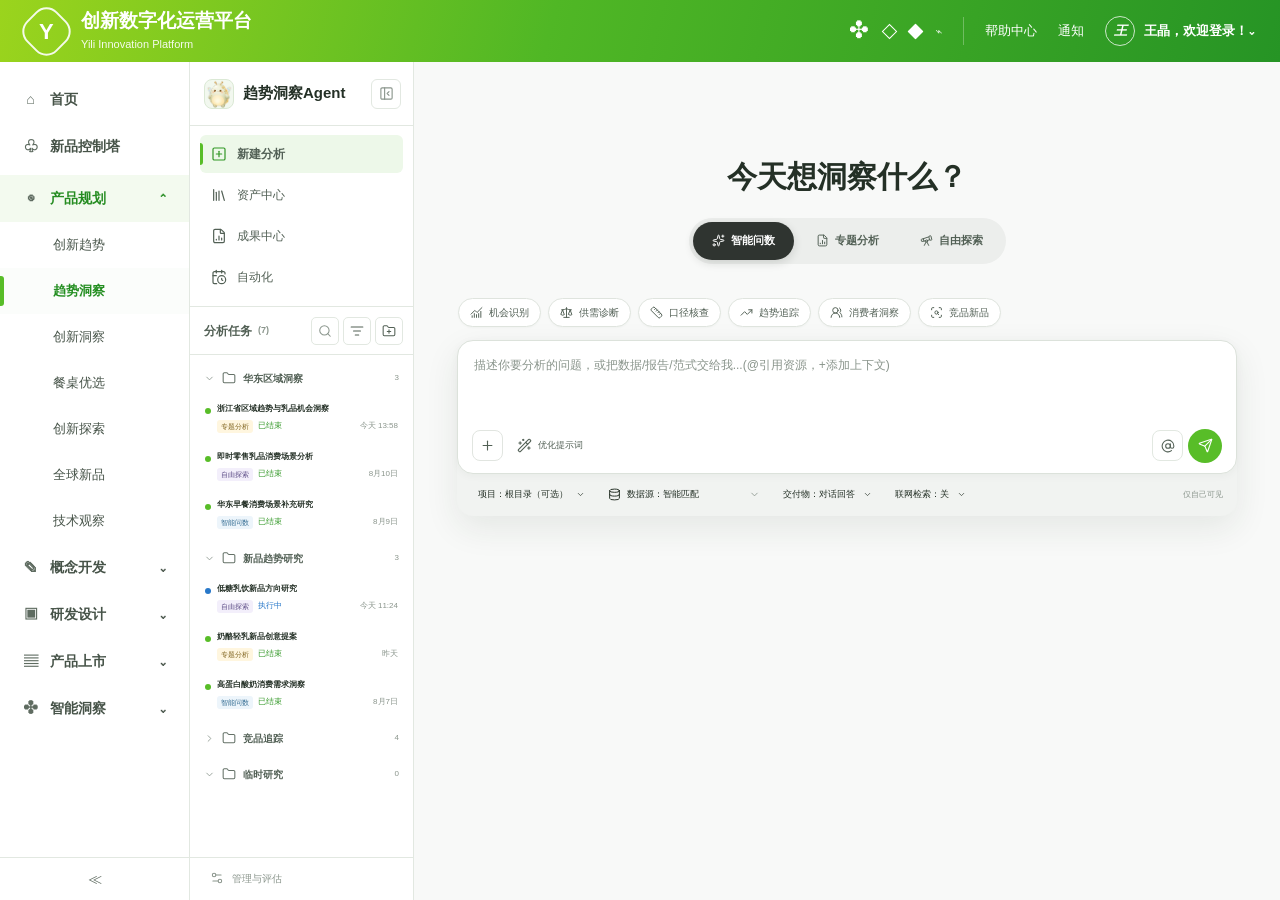
==== commit 5c98add3: "Update yili-yip-agent.html" ====
--- a/yili-yip-agent.html
+++ b/yili-yip-agent.html
@@ -192,6 +192,11 @@
     .process-tree-node{margin-bottom:8px;border:1px solid var(--line);border-radius:7px;overflow:hidden}.process-node-head{width:100%;min-height:40px;display:flex;align-items:center;justify-content:space-between;gap:8px;padding:0 9px;color:var(--ink2);background:#f7f9f6;border:0;text-align:left}.process-node-head>span{min-width:0;display:flex;align-items:center;gap:7px}.process-node-head .lucide{width:13px;height:13px;color:var(--muted)}.process-node-head b{overflow:hidden;text-overflow:ellipsis;white-space:nowrap;font-size:9px}.process-node-head em{color:var(--muted);font-size:7px;font-style:normal}.process-tree-node.collapsed .process-node-head [data-process-chevron]{transform:rotate(-90deg)}.process-tree-node.collapsed .process-node-body{display:none}.process-node-body{padding:5px 7px 7px;background:#fff}.process-folder{margin-bottom:2px}.process-folder-head,.process-tree-file{width:100%;min-height:34px;display:grid;grid-template-columns:16px 18px minmax(0,1fr) auto;align-items:center;gap:6px;padding:0 6px;color:var(--ink2);background:transparent;border:0;border-radius:5px;text-align:left}.process-folder-head:hover,.process-tree-file:hover{background:#f5f8f4}.process-folder-head .lucide,.process-tree-file .lucide{width:13px;height:13px;color:#708078}.process-folder-head b,.process-tree-file b{overflow:hidden;text-overflow:ellipsis;white-space:nowrap;font-size:8px}.process-folder-head em,.process-tree-file em{color:var(--muted);font-size:7px;font-style:normal}.process-folder.collapsed .process-folder-head [data-folder-chevron]{transform:rotate(-90deg)}.process-folder.collapsed .process-folder-files{display:none}.process-folder-files{padding-left:20px}.process-tree-file{grid-template-columns:18px minmax(0,1fr) auto}.process-tree-file.output{color:var(--green-dark);background:#f8fcf6}.process-tree-file .file-badge{padding:2px 5px;color:#6b567e;background:#f4effa;border-radius:8px;font-size:6px;font-weight:700}.process-tree-file .file-badge.json{color:#9a6416;background:#fff4df}.process-tree-file .file-badge.csv{color:#39714a;background:#eaf5ed}
     .process-tree-file{grid-template-columns:minmax(0,1fr) auto}.process-file-main{min-width:0;height:34px;display:grid;grid-template-columns:18px minmax(0,1fr);align-items:center;gap:6px;padding:0;color:inherit;background:transparent;border:0;text-align:left}.process-file-main .lucide{width:13px;height:13px;color:#708078}.process-tree-file-actions{display:flex;align-items:center;gap:4px}.process-tree-file .file-handle{margin:0}.process-tree-file:hover .file-handle,.process-tree-file:focus-within .file-handle{opacity:1;pointer-events:auto}.process-tree-node.is-pending{opacity:.43}
     @media(max-width:900px){.session-meta{max-width:150px}.task-subline .session-meta:nth-last-of-type(2){display:none}.prompt-undo>span{display:none}}
+    /* Confirmed UX refinements: visible prompt scrolling, direct references and outcome actions. */
+    .capability-commands,.capability-commands.open{height:44px;min-height:44px}.command-scroller{padding-bottom:4px;scrollbar-width:thin;scrollbar-color:#b8c5b5 transparent}.command-scroller::-webkit-scrollbar{display:block;height:4px}.command-scroller::-webkit-scrollbar-thumb{background:#b8c5b5;border-radius:4px}.command-scroller::-webkit-scrollbar-track{background:transparent}
+    .prompt-right,.composer-send-tools{display:flex;align-items:center;gap:5px}.mention-button{width:31px;height:31px;display:grid;place-items:center;padding:0;color:var(--ink2);background:#fff;border:1px solid var(--line);border-radius:8px}.mention-button:hover{color:var(--green-dark);background:var(--green-soft);border-color:#b9dba9}.mention-button .lucide{width:14px;height:14px}.composer-send-tools .mention-button{width:29px;height:29px;border-radius:7px}.composer-foot{grid-template-columns:auto minmax(0,1fr) auto}
+    .workspace-final-actions{display:flex;align-items:center;gap:5px;margin:0 0 9px}.workspace-final-actions button{height:27px;display:flex;align-items:center;gap:5px;padding:0 7px;color:var(--ink2);background:#fff;border:1px solid var(--line);border-radius:5px;font-size:8px;white-space:nowrap}.workspace-final-actions button:hover{color:var(--green-dark);background:var(--green-soft);border-color:#b9dba9}.workspace-final-actions button:disabled{cursor:not-allowed;color:#a5ada6;background:#f5f6f5;border-color:#e2e6e1}.workspace-final-actions .lucide{width:12px;height:12px}
+    @media(max-width:1050px){.workspace-final-actions button span{display:none}.workspace-final-actions button{width:28px;justify-content:center;padding:0}}
   </style>
   <script>
 /**
@@ -233,9 +238,9 @@
           <button class="active" data-page="analysis"><i data-lucide="plus-square"></i><span>新建分析</span></button>
           <button data-page="assets"><i data-lucide="library"></i><span>资产中心</span></button>
           <button data-page="results"><i data-lucide="file-chart-column"></i><span>成果中心</span></button>
-          <button data-page="subscriptions"><i data-lucide="calendar-clock"></i><span>订阅中心</span></button>
+          <button data-page="subscriptions"><i data-lucide="calendar-clock"></i><span>自动化</span></button>
         </nav>
-        <div class="agent-context-heading"><div class="context-heading-copy"><span class="context-heading-title">我的分析</span><em class="task-total" id="task-total" title="当前分析数量">7</em></div><div class="compact-analysis-tools"><label class="task-search compact-search" title="搜索分析"><i data-lucide="search"></i><input id="task-search" aria-label="搜索分析名称" placeholder="搜索分析名称" /></label><div class="filter-wrap compact-filter"><button class="compact-tool" id="task-filter-toggle" title="筛选状态与类型" aria-label="筛选状态与类型"><i data-lucide="list-filter"></i><i class="filter-active-dot"></i></button><div class="mini-menu combined-filter-menu" id="task-filter-menu"><span class="filter-menu-label">分析状态</span><button class="active" data-status="全部状态">全部状态</button><button data-status="执行中">执行中</button><button data-status="已结束">已结束</button><button data-status="已归档">已归档</button><span class="filter-menu-label">分析类型</span><button class="active" data-task-type-filter="全部类型">全部类型</button><button data-task-type-filter="智能问数">智能问数</button><button data-task-type-filter="专题分析">专题分析</button><button data-task-type-filter="自由探索">自由探索</button></div></div><button class="compact-tool" id="add-folder" title="新建项目" aria-label="新建项目"><i data-lucide="folder-plus"></i></button></div></div>
+        <div class="agent-context-heading"><div class="context-heading-copy"><span class="context-heading-title">分析任务</span><em class="task-total" id="task-total" title="当前分析数量">7</em></div><div class="compact-analysis-tools"><label class="task-search compact-search" title="搜索分析"><i data-lucide="search"></i><input id="task-search" aria-label="搜索分析名称" placeholder="搜索分析名称" /></label><div class="filter-wrap compact-filter"><button class="compact-tool" id="task-filter-toggle" title="筛选状态与类型" aria-label="筛选状态与类型"><i data-lucide="list-filter"></i><i class="filter-active-dot"></i></button><div class="mini-menu combined-filter-menu" id="task-filter-menu"><span class="filter-menu-label">分析状态</span><button class="active" data-status="全部状态">全部状态</button><button data-status="执行中">执行中</button><button data-status="已结束">已结束</button><button data-status="已归档">已归档</button><span class="filter-menu-label">分析类型</span><button class="active" data-task-type-filter="全部类型">全部类型</button><button data-task-type-filter="智能问数">智能问数</button><button data-task-type-filter="专题分析">专题分析</button><button data-task-type-filter="自由探索">自由探索</button></div></div><button class="compact-tool" id="add-folder" title="新建项目" aria-label="新建项目"><i data-lucide="folder-plus"></i></button></div></div>
         <div class="agent-context-host" id="agent-context-host"></div>
         <nav class="agent-utility-nav" aria-label="趋势洞察 Agent 管理入口">
           <button data-page="admin"><i data-lucide="settings-2"></i><span>管理与评估</span></button>
@@ -283,21 +288,21 @@
 	                  <div class="agent-message"><span class="agent-avatar">趋</span><div class="message-copy"><b>趋势洞察Agent</b><p>分析已完成。本次整合浙江统计年鉴、公开行业资料与社媒讨论数据 <button class="source-ref" data-source-id="stat">来源 1</button><button class="source-ref" data-source-id="social">来源 2</button>。报告已通过结构、指标一致性和证据引用检查。</p></div></div>
 	                  <div class="insight-brief"><h3>核心结论摘要</h3><div class="insight-row"><i>1</i><span>年轻人群对“轻负担 + 地域风味”的组合兴趣增长，社媒有效讨论量同比提升 24.6% <button class="source-ref" data-source-id="social">来源 2</button></span></div><div class="insight-row"><i>2</i><span>浙江低温乳品渠道密度较高，但地方风味供给仍以短期联名为主 <button class="source-ref" data-source-id="market">来源 3</button></span></div></div>
 	                  <div class="result-card"><div class="result-head"><b>浙江省区域趋势与乳品机会洞察</b><span class="report-tag">HTML 报告 · 已完成</span></div><div class="result-body"><div class="report-cover"><strong>浙江区域趋势与乳品机会洞察</strong><i></i></div><div class="report-copy"><b>29 个分析章节 · 13 条参考来源</b><p>覆盖宏观环境、文化语境、人群洞察、产业环境与机会路线图</p></div><button class="preview-btn" data-file-id="report">查看成果</button></div></div>
-		                  <section class="response-tools" id="response-tools"><div class="follow-up"><span>继续追问</span><div class="follow-chips"><button class="follow-chip">把报告结论压缩成管理层一页简报。</button><button class="follow-chip">哪些结论对人工修改最敏感？</button><button class="follow-chip">基于当前成果生成后续行动建议。</button></div></div><div class="response-action-line"><div class="response-actions"><button class="response-action" data-response-action="copy"><i data-lucide="copy"></i>复制</button><button class="response-action" data-response-action="like"><i data-lucide="thumbs-up"></i>有帮助</button><button class="response-action" data-response-action="dislike"><i data-lucide="thumbs-down"></i>需改进</button><button class="response-action" data-response-action="feedback"><i data-lucide="message-square-more"></i>详细反馈</button></div><div class="response-reuse"><button data-reuse="prompt"><i data-lucide="bot"></i>保存为我的指令</button><button data-reuse="knowledge"><i data-lucide="library"></i>存入个人知识库</button><button data-reuse="subscribe"><i data-lucide="clock-3"></i>创建订阅</button></div></div></section>
+		                  <section class="response-tools" id="response-tools"><div class="follow-up"><span>继续追问</span><div class="follow-chips"><button class="follow-chip">把报告结论压缩成管理层一页简报。</button><button class="follow-chip">哪些结论对人工修改最敏感？</button><button class="follow-chip">基于当前成果生成后续行动建议。</button></div></div><div class="response-action-line"><div class="response-actions"><button class="response-action" data-response-action="copy"><i data-lucide="copy"></i>复制</button><button class="response-action" data-response-action="like"><i data-lucide="thumbs-up"></i>有帮助</button><button class="response-action" data-response-action="dislike"><i data-lucide="thumbs-down"></i>需改进</button><button class="response-action" data-response-action="feedback"><i data-lucide="message-square-more"></i>详细反馈</button></div><div class="response-reuse"><button data-reuse="prompt"><i data-lucide="bot"></i>存入提示词库</button><button data-reuse="knowledge"><i data-lucide="library"></i>存入个人知识库</button><button data-reuse="subscribe"><i data-lucide="clock-3"></i>自动化订阅</button></div></div></section>
 		                </div>
               </div>
-	              <div class="composer"><div class="attachment-list" id="task-attachment"></div><textarea id="task-message" placeholder="继续追问，输入 @ 引用工作区或其他资料……"></textarea><div class="composer-foot"><div class="composer-tools"><span class="plus-wrap"><button class="attach icon-only" id="task-attach" title="添加参考材料" aria-label="添加参考材料"><i data-lucide="plus"></i></button><span class="attach-menu" id="task-attach-menu"><b>添加参考材料</b><button data-attach-action="upload"><i data-lucide="upload"></i>上传文件或文件夹</button><button data-attach-action="knowledge"><i data-lucide="library"></i>从本人知识库选择</button><button data-attach-action="result"><i data-lucide="file-output"></i>引用成果中心结果</button></span></span><button class="enhance" id="enhance-task-prompt" title="优化提示词" aria-label="优化提示词"><i data-lucide="wand-sparkles"></i><span>优化提示词</span></button><span class="prompt-undo" id="task-prompt-undo" hidden><span>已优化</span><button type="button"><i data-lucide="undo-2"></i>撤回</button></span></div><span class="composer-context" id="composer-context">沿用本会话的数据范围与联网设置</span><button class="send icon-only" id="task-send" title="发送" aria-label="发送"><i data-lucide="send"></i></button></div></div>
+	              <div class="composer"><div class="attachment-list" id="task-attachment"></div><textarea id="task-message" placeholder="继续追问，输入 @ 引用工作区或其他资料……"></textarea><div class="composer-foot"><div class="composer-tools"><span class="plus-wrap"><button class="attach icon-only" id="task-attach" title="添加参考材料" aria-label="添加参考材料"><i data-lucide="plus"></i></button><span class="attach-menu" id="task-attach-menu"><b>添加参考材料</b><button data-attach-action="upload"><i data-lucide="upload"></i>上传文件或文件夹</button><button data-attach-action="knowledge"><i data-lucide="library"></i>从本人知识库选择</button><button data-attach-action="result"><i data-lucide="file-output"></i>引用成果中心结果</button></span></span><button class="enhance" id="enhance-task-prompt" title="优化提示词" aria-label="优化提示词"><i data-lucide="wand-sparkles"></i><span>优化提示词</span></button><span class="prompt-undo" id="task-prompt-undo" hidden><span>已优化</span><button type="button"><i data-lucide="undo-2"></i>撤回</button></span></div><span class="composer-context" id="composer-context">沿用本会话的数据范围与联网设置</span><span class="composer-send-tools"><button class="mention-button icon-only" id="task-mention" title="引用资源" aria-label="引用资源"><i data-lucide="at-sign"></i></button><button class="send icon-only" id="task-send" title="发送" aria-label="发送"><i data-lucide="send"></i></button></span></div></div>
             </div>
             <div class="context-resizer" id="context-resizer" title="拖动调整宽度"></div>
 		            <aside class="context-panel" id="context-panel">
 			              <header class="context-head"><div class="context-head-copy"><b>工作区</b></div><div class="context-actions"><button class="workspace-download" id="download-workspace" title="打包下载工作区" aria-label="打包下载工作区"><i data-lucide="folder-down"></i></button><button id="context-fullscreen" title="最大化工作区" aria-label="最大化工作区"><i data-lucide="maximize-2"></i></button><button id="close-context" title="关闭工作区" aria-label="关闭工作区"><i data-lucide="x"></i></button></div></header>
 		              <nav class="preview-tabs" id="preview-tabs" hidden></nav>
 		              <section class="file-preview hidden" id="file-preview"><header class="file-preview-head"><div class="file-preview-title"><button id="close-file-preview" title="返回工作区" aria-label="返回工作区"><i data-lucide="arrow-left"></i></button><b id="preview-file-name">文件预览</b></div><div class="file-preview-actions"><button id="download-file"><i data-lucide="download"></i><span>下载</span></button></div></header><div class="preview-canvas" id="preview-canvas"></div></section>
-			              <nav class="context-tabs"><button class="context-tab active" data-context-tab="results">成果</button><button class="context-tab" data-context-tab="process">过程文件</button><button class="context-tab" data-context-tab="personal">我的文件</button></nav>
+			              <nav class="context-tabs"><button class="context-tab active" data-context-tab="results">最终产物</button><button class="context-tab" data-context-tab="process">过程文件</button><button class="context-tab" data-context-tab="personal">我的上传</button></nav>
 			              <div class="context-body">
-			                <section class="context-pane active workspace-pane" data-context-pane="results"><section class="workspace-system-section workspace-final"><div class="workspace-section-head"><div><b>最终成果</b><small>系统生成 · 只读</small></div><span id="workspace-final-count">1 份</span></div><div id="workspace-final-output"><div class="context-file-row result-primary"><button class="context-file" data-file-id="report"><i class="file-type">HTML</i><span><b>浙江区域趋势洞察报告.html</b><small>正式成果 · 今天 13:58</small></span><em><i data-lucide="chevron-right"></i></em></button><div class="context-file-tools"><span class="system-lock" title="系统生成文件，只读"><i data-lucide="lock-keyhole"></i></span><button class="file-handle" data-handle-file="report"><i data-lucide="message-square"></i>处理</button></div></div></div></section><div class="workspace-guidance"><i data-lucide="message-square-text"></i><div><b>成果优先</b><p>预览成果后可点击“处理”，将文件带入底部对话继续追问或修改。</p></div></div></section>
+			                <section class="context-pane active workspace-pane" data-context-pane="results"><section class="workspace-system-section workspace-final"><div class="workspace-section-head"><div><b>最终成果</b><small>系统生成 · 只读</small></div><span id="workspace-final-count">1 份</span></div><div class="workspace-final-actions"><button id="workspace-save-knowledge"><i data-lucide="library"></i><span>存入个人知识库</span></button><button id="workspace-share-result"><i data-lucide="share-2"></i><span>分享成果</span></button><button id="workspace-auto-subscribe"><i data-lucide="clock-3"></i><span>自动化订阅</span></button></div><div id="workspace-final-output"><div class="context-file-row result-primary"><button class="context-file" data-file-id="report"><i class="file-type">HTML</i><span><b>浙江区域趋势洞察报告.html</b><small>正式成果 · 今天 13:58</small></span><em><i data-lucide="chevron-right"></i></em></button><div class="context-file-tools"><span class="system-lock" title="系统生成文件，只读"><i data-lucide="lock-keyhole"></i></span><button class="file-handle" data-handle-file="report"><i data-lucide="message-square"></i>处理</button></div></div></div></section><div class="workspace-guidance"><i data-lucide="message-square-text"></i><div><b>成果优先</b><p>预览成果后可点击“处理”，将文件带入底部对话继续追问或修改。</p></div></div></section>
 			                <section class="context-pane" data-context-pane="process"><section class="workspace-system-section"><div class="workspace-section-head"><div><b>过程文件</b><small>按执行节点归档 · 系统生成只读</small></div><span id="workspace-process-count">25 个文件</span></div><div id="workspace-process-tree"></div></section></section>
-			                <section class="context-pane" data-context-pane="personal"><section class="workspace-user-section"><header class="workspace-user-head"><div><b>我的文件</b><small>仅自己上传或创建的内容可管理</small></div><div class="workspace-user-actions"><button id="workspace-new-folder"><i data-lucide="folder-plus"></i>新建文件夹</button><button id="workspace-upload"><i data-lucide="upload"></i>上传文件</button><input class="hidden-file-input" id="workspace-upload-input" type="file" multiple/></div></header><nav class="workspace-breadcrumb" id="workspace-breadcrumb"></nav><div class="workspace-user-list" id="workspace-user-list"></div></section></section>
+			                <section class="context-pane" data-context-pane="personal"><section class="workspace-user-section"><header class="workspace-user-head"><div><b>我的上传</b><small>仅自己上传或创建的内容可管理</small></div><div class="workspace-user-actions"><button id="workspace-new-folder"><i data-lucide="folder-plus"></i>新建文件夹</button><button id="workspace-upload"><i data-lucide="upload"></i>上传文件</button><input class="hidden-file-input" id="workspace-upload-input" type="file" multiple/></div></header><nav class="workspace-breadcrumb" id="workspace-breadcrumb"></nav><div class="workspace-user-list" id="workspace-user-list"></div></section></section>
 	              </div>
 	            </aside>
           </section>
@@ -308,7 +313,7 @@
 	            <nav class="create-modes"><button class="create-mode active" data-mode="qa"><i data-lucide="sparkles"></i>智能问数</button><button class="create-mode" data-mode="topic"><i data-lucide="file-chart-column"></i>专题分析</button><button class="create-mode" data-mode="explore"><i data-lucide="telescope"></i>自由探索</button></nav>
 		            <div class="capability-stack"><div class="capability-row" id="capability-row"><span class="capability-label">场景能力</span><button class="cap-chip" data-create-scene="opportunity"><i data-lucide="chart-no-axes-combined"></i>机会识别</button><button class="cap-chip" data-create-scene="supply"><i data-lucide="scale"></i>供需诊断</button><button class="cap-chip" data-create-scene="metric"><i data-lucide="ruler"></i>口径核查</button><button class="cap-chip" data-create-scene="trend"><i data-lucide="trending-up"></i>趋势追踪</button><button class="cap-chip" data-create-scene="consumer"><i data-lucide="users-round"></i>消费者洞察</button><button class="cap-chip" data-create-scene="competitor"><i data-lucide="scan-search"></i>竞品新品</button></div><div class="capability-commands" id="capability-commands"><button class="capability-back" id="capability-back"><i data-lucide="arrow-left"></i>能力</button><div class="command-scroller" id="create-instruction-row"></div></div></div>
 	            <div class="prompt-create" id="prompt-create"><section class="prompt-shell">
-			              <div class="prompt-box"><div class="attachment-list" id="create-attachment"></div><textarea id="create-prompt" placeholder="例如：查询 2026Q1 街饮复合概念机会优先级；输入 @ 引用知识库或成果。"></textarea><div class="prompt-actions"><div class="prompt-left"><span class="plus-wrap"><button class="round-tool icon-only" id="attach-file" title="添加参考材料" aria-label="添加参考材料"><i data-lucide="plus"></i></button><span class="attach-menu" id="create-attach-menu"><b>添加参考材料</b><button data-create-attach="upload"><i data-lucide="upload"></i>上传文件或文件夹</button><button data-create-attach="knowledge"><i data-lucide="library"></i>从本人知识库选择</button><button data-create-attach="result"><i data-lucide="file-output"></i>引用成果中心结果</button></span></span><button class="enhance" id="enhance-prompt" title="优化提示词" aria-label="优化提示词"><i data-lucide="wand-sparkles"></i><span>优化提示词</span></button><span class="prompt-undo" id="create-prompt-undo" hidden><span>已优化</span><button type="button"><i data-lucide="undo-2"></i>撤回</button></span></div><div class="prompt-right"><button class="create-send icon-only" id="create-task-send" title="发送并创建分析" aria-label="发送并创建分析"><i data-lucide="send"></i></button></div></div></div>
+			              <div class="prompt-box"><div class="attachment-list" id="create-attachment"></div><textarea id="create-prompt" placeholder="描述你要分析的问题，或把数据/报告/范式交给我...(@引用资源，+添加上下文)"></textarea><div class="prompt-actions"><div class="prompt-left"><span class="plus-wrap"><button class="round-tool icon-only" id="attach-file" title="添加参考材料" aria-label="添加参考材料"><i data-lucide="plus"></i></button><span class="attach-menu" id="create-attach-menu"><b>添加参考材料</b><button data-create-attach="upload"><i data-lucide="upload"></i>上传文件或文件夹</button><button data-create-attach="knowledge"><i data-lucide="library"></i>从本人知识库选择</button><button data-create-attach="result"><i data-lucide="file-output"></i>引用成果中心结果</button></span></span><button class="enhance" id="enhance-prompt" title="优化提示词" aria-label="优化提示词"><i data-lucide="wand-sparkles"></i><span>优化提示词</span></button><span class="prompt-undo" id="create-prompt-undo" hidden><span>已优化</span><button type="button"><i data-lucide="undo-2"></i>撤回</button></span></div><div class="prompt-right"><button class="mention-button icon-only" id="create-mention" title="引用资源" aria-label="引用资源"><i data-lucide="at-sign"></i></button><button class="create-send icon-only" id="create-task-send" title="发送并创建分析" aria-label="发送并创建分析"><i data-lucide="send"></i></button></div></div></div>
 	              <div class="create-options"><select class="create-select project-picker" id="create-project" aria-label="保存项目"><option value="">项目：根目录（可选）</option><option>项目：华东区域洞察</option><option>项目：新品趋势研究</option><option>项目：竞品追踪</option><option>项目：临时研究</option></select><div class="source-picker" id="create-source-picker"><button class="source-picker-trigger" type="button"><i data-lucide="database"></i><span id="create-source-label">数据源：智能匹配</span><i data-lucide="chevron-down"></i></button><div class="source-picker-menu"><b>选择数据源 <small>可多选</small></b><label><input type="checkbox" value="智能匹配" checked/><span><strong>智能匹配</strong><small>根据问题自动选择可用数据</small></span></label><label><input type="checkbox" value="创新洞察"/><span><strong>创新洞察</strong><small>趋势、社媒与新品创新数据</small></span></label><label><input type="checkbox" value="餐渠优选"/><span><strong>餐渠优选</strong><small>餐饮渠道与机会相关数据</small></span></label><label><input type="checkbox" value="个人知识库"/><span><strong>个人知识库</strong><small>仅检索本人已维护的资料</small></span></label></div></div><select class="create-select" id="create-delivery" aria-label="交付物"><option>交付物：对话回答</option></select><select class="create-select" id="create-web" aria-label="联网检索"><option>联网检索：关</option><option>联网检索：开</option></select><span class="option-note">仅自己可见</span></div>
 	            </section>
 	            </div>
@@ -335,13 +340,13 @@
       <section class="module-page center-layout" id="page-results">
         <button class="task-sidebar-toggle icon-only" data-center-open title="展开中心侧栏" aria-label="展开中心侧栏"><i data-lucide="panel-left-open"></i></button>
         <aside class="center-sidebar"><div class="space-block"><div class="space-head"><div class="space-select static-space"><span class="space-main"><i class="space-icon">个</i><span>个人空间</span></span></div><button class="sidebar-collapse icon-only" data-center-close title="收起中心侧栏" aria-label="收起中心侧栏"><i data-lucide="panel-left-close"></i></button></div></div><div class="center-side-scroll"><section class="center-nav-section"><div class="center-nav-title"><b>成果范围</b></div><button class="center-nav-button active" data-result-scope="public"><i data-lucide="library-big"></i><span>组织公开</span><em>5</em></button><button class="center-nav-button" data-result-scope="shared"><i data-lucide="share-2"></i><span>共享给我的</span><em>2</em></button></section></div></aside>
-        <main class="center-workspace catalog-page"><header class="catalog-head"><div class="catalog-title"><h1>成果中心</h1><p id="result-scope-description">查看审核通过并在组织内公开的分析成果</p></div></header><div class="catalog-surface"><nav class="subnav"><div class="subnav-label"><span id="result-scope-label">组织公开</span></div><div class="toolbar"><input class="mini-search" id="result-search" placeholder="搜索成果名称"/><select class="tool-select" id="result-type"><option value="all">全部输出类型</option><option value="分析报告">分析报告</option><option value="数据简报">数据简报</option><option value="提案报告">提案报告</option><option value="交互看板">交互看板</option></select><select class="tool-select" id="result-scene"><option value="all">全部场景</option><option value="区域洞察">区域洞察</option><option value="新品创新">新品创新</option><option value="趋势追踪">趋势追踪</option><option value="消费场景">消费场景</option></select></div></nav><div class="catalog-body"><div class="result-grid" id="result-grid"></div></div></div></main>
+        <main class="center-workspace catalog-page"><header class="catalog-head"><div class="catalog-title"><h1>成果中心</h1><p id="result-scope-description">查看审核通过并在组织内公开的分析成果</p></div></header><div class="catalog-surface"><nav class="subnav"><div class="subnav-label"><span id="result-scope-label">组织公开</span></div><div class="toolbar"><input class="mini-search" id="result-search" placeholder="搜索成果名称"/><select class="tool-select" id="result-type"><option value="all">全部输出类型</option><option value="分析报告">分析报告</option><option value="数据简报">数据简报</option><option value="提案报告">提案报告</option><option value="交互看板">交互看板</option></select><select class="tool-select" id="result-scene"><option value="all">全部场景</option><option value="区域洞察">区域洞察</option><option value="新品创新">新品创新</option><option value="趋势追踪">趋势追踪</option><option value="消费场景">消费场景</option></select><select class="tool-select" id="result-sort" aria-label="成果排序"><option value="latest">最近发布</option><option value="oldest">最早发布</option><option value="name">名称排序</option></select></div></nav><div class="catalog-body"><div class="result-grid" id="result-grid"></div></div></div></main>
       </section>
 
       <section class="module-page center-layout" id="page-subscriptions">
         <button class="task-sidebar-toggle icon-only" data-center-open title="展开中心侧栏" aria-label="展开中心侧栏"><i data-lucide="panel-left-open"></i></button>
-        <aside class="center-sidebar"><div class="space-block"><div class="space-head"><div class="space-select static-space"><span class="space-main"><i class="space-icon">个</i><span>个人空间</span></span></div><button class="sidebar-collapse icon-only" data-center-close title="收起中心侧栏" aria-label="收起中心侧栏"><i data-lucide="panel-left-close"></i></button></div><button class="center-sidebar-action" id="new-subscription"><i data-lucide="plus"></i>新建订阅</button></div><div class="center-side-scroll"><section class="center-nav-section"><div class="center-nav-title"><b>订阅状态</b></div><button class="center-nav-button active" data-sub-status="全部订阅"><i data-lucide="list-filter"></i><span>全部订阅</span><em>4</em></button><button class="center-nav-button" data-sub-status="运行中"><i data-lucide="circle-play"></i><span>运行中</span><em>1</em></button><button class="center-nav-button" data-sub-status="待执行"><i data-lucide="clock-3"></i><span>待执行</span><em>1</em></button><button class="center-nav-button" data-sub-status="已暂停"><i data-lucide="circle-pause"></i><span>已暂停</span><em>1</em></button><button class="center-nav-button" data-sub-status="已结束"><i data-lucide="circle-check"></i><span>已结束</span><em>1</em></button></section></div></aside>
-        <main class="center-workspace catalog-page"><header class="catalog-head"><div class="catalog-title"><h1>订阅中心</h1><p>按设定时间自动执行分析，历史报告统一保存在订阅内</p></div></header><div class="catalog-surface"><nav class="subnav"><div class="subnav-label"><span id="subscription-status-label">全部订阅</span></div><div class="toolbar"><input class="mini-search" id="subscription-search" placeholder="搜索订阅"/><select class="tool-select" id="subscription-output"><option value="all">全部输出格式</option><option value="分析报告">分析报告</option><option value="数据简报">数据简报</option><option value="提案报告">提案报告</option></select></div></nav><div class="catalog-body"><table class="data-table subscription-table"><thead><tr><th>订阅名称</th><th>执行规则</th><th>执行来源</th><th>最近执行</th><th>下次执行</th><th>状态</th><th></th></tr></thead><tbody id="subscription-body"></tbody></table></div></div></main>
+        <aside class="center-sidebar"><div class="space-block"><div class="space-head"><div class="space-select static-space"><span class="space-main"><i class="space-icon">个</i><span>个人空间</span></span></div><button class="sidebar-collapse icon-only" data-center-close title="收起中心侧栏" aria-label="收起中心侧栏"><i data-lucide="panel-left-close"></i></button></div><button class="center-sidebar-action" id="new-subscription"><i data-lucide="plus"></i>新建自动化订阅</button></div><div class="center-side-scroll"><section class="center-nav-section"><div class="center-nav-title"><b>订阅状态</b></div><button class="center-nav-button active" data-sub-status="全部订阅"><i data-lucide="list-filter"></i><span>全部订阅</span><em>4</em></button><button class="center-nav-button" data-sub-status="运行中"><i data-lucide="circle-play"></i><span>运行中</span><em>1</em></button><button class="center-nav-button" data-sub-status="待执行"><i data-lucide="clock-3"></i><span>待执行</span><em>1</em></button><button class="center-nav-button" data-sub-status="已暂停"><i data-lucide="circle-pause"></i><span>已暂停</span><em>1</em></button><button class="center-nav-button" data-sub-status="已结束"><i data-lucide="circle-check"></i><span>已结束</span><em>1</em></button></section></div></aside>
+        <main class="center-workspace catalog-page"><header class="catalog-head"><div class="catalog-title"><h1>自动化</h1><p>按设定时间自动执行分析，历史报告统一保存在订阅内</p></div></header><div class="catalog-surface"><nav class="subnav"><div class="subnav-label"><span id="subscription-status-label">全部订阅</span></div><div class="toolbar"><input class="mini-search" id="subscription-search" placeholder="搜索订阅"/><select class="tool-select" id="subscription-output"><option value="all">全部输出格式</option><option value="分析报告">分析报告</option><option value="数据简报">数据简报</option><option value="提案报告">提案报告</option></select></div></nav><div class="catalog-body"><table class="data-table subscription-table"><thead><tr><th>订阅名称</th><th>执行规则</th><th>执行来源</th><th>最近执行</th><th>下次执行</th><th>状态</th><th></th></tr></thead><tbody id="subscription-body"></tbody></table></div></div></main>
       </section>
 
       <section class="module-page center-layout" id="page-admin">
@@ -461,7 +466,7 @@
     const agentContextHeading=document.querySelector('.context-heading-title');
     const analysisHeadingTools=document.querySelector('.compact-analysis-tools');
     const taskTotal=document.getElementById('task-total');
-    const contextLabels={analysis:'洞察分析',assets:'资产中心',results:'成果中心',subscriptions:'订阅中心',admin:'管理与评估'};
+    const contextLabels={analysis:'洞察分析',assets:'资产中心',results:'成果中心',subscriptions:'自动化',admin:'管理与评估'};
     const contextSidebars=Object.fromEntries(pages.map(page=>[page.id.replace('page-',''),page.querySelector('.task-sidebar,.center-sidebar')]));
     function appendPageHeadControls(pageName){
       const controls=document.createElement('div');controls.className='fixed-page-head-controls';document.querySelector(`#page-${pageName} .catalog-head`).append(controls);return controls;
@@ -473,7 +478,8 @@
       const assetTabs=document.querySelector('#page-assets .asset-kind-tabs');assetTabs.classList.add('asset-primary-tabs');assetTabs.querySelector('[data-asset-kind="prompt"] span').textContent='场景指令';document.querySelector('#page-assets .catalog-head').after(assetTabs);
       const promptSubnav=document.querySelector('#prompt-surface .subnav'),promptToolbar=promptSubnav.querySelector('.toolbar'),promptScopeTabs=promptSubnav.querySelector('.subtabs');promptSubnav.classList.add('asset-filter-nav');promptScopeTabs.hidden=true;document.querySelector('#prompt-surface .scene-overview').hidden=true;document.getElementById('prompt-mode').remove();
       const multiFilters=document.createElement('div');multiFilters.className='asset-multi-filters';multiFilters.innerHTML='<div class="asset-multi-filter" data-asset-multi="scope"><button class="asset-multi-trigger" type="button"><span data-filter-label>官方指令</span><i data-lucide="chevron-down"></i></button><div class="asset-multi-menu"><label><input type="checkbox" value="public" checked/>官方指令</label><label><input type="checkbox" value="mine"/>我创建的</label><label><input type="checkbox" value="favorite"/>我收藏的</label></div></div><div class="asset-multi-filter" data-asset-multi="scene"><button class="asset-multi-trigger" type="button"><span data-filter-label>全部场景</span><i data-lucide="chevron-down"></i></button><div class="asset-multi-menu"><label><input type="checkbox" value="opportunity" checked/>机会识别</label><label><input type="checkbox" value="trend" checked/>趋势追踪</label><label><input type="checkbox" value="supply" checked/>供需诊断</label><label><input type="checkbox" value="metric" checked/>口径核查</label><label><input type="checkbox" value="consumer" checked/>消费者洞察</label><label><input type="checkbox" value="competitor" checked/>竞品与新品研究</label><label><input type="checkbox" value="regional" checked/>区域与渠道研究</label></div></div><div class="asset-multi-filter" data-asset-multi="mode"><button class="asset-multi-trigger" type="button"><span data-filter-label>全部模式</span><i data-lucide="chevron-down"></i></button><div class="asset-multi-menu"><label><input type="checkbox" value="qa" checked/>智能问数</label><label><input type="checkbox" value="explore" checked/>自由探索</label></div></div>';
-      const promptCount=document.createElement('span');promptCount.id='prompt-result-count';promptCount.className='prompt-result-count';promptToolbar.prepend(multiFilters);promptToolbar.append(promptCount,document.getElementById('new-instruction'));refreshIcons(promptSubnav);
+      const promptSort=document.createElement('select');promptSort.id='prompt-sort';promptSort.className='tool-select';promptSort.setAttribute('aria-label','指令排序');promptSort.innerHTML='<option value="recommended">综合排序</option><option value="uses">复用最多</option><option value="name">名称排序</option>';
+      const promptCount=document.createElement('span');promptCount.id='prompt-result-count';promptCount.className='prompt-result-count';promptToolbar.prepend(multiFilters);promptToolbar.append(promptSort,promptCount,document.getElementById('new-instruction'));refreshIcons(promptSubnav);
       const knowledgeToolbar=document.querySelector('#knowledge-surface .knowledge-toolbar'),knowledgeTools=knowledgeToolbar.lastElementChild;knowledgeToolbar.classList.add('knowledge-drive-toolbar');document.getElementById('knowledge-folder-title').hidden=false;
       const knowledgeBack=document.createElement('button');knowledgeBack.id='knowledge-root-back';knowledgeBack.className='knowledge-root-back';knowledgeBack.hidden=true;knowledgeBack.innerHTML='<i data-lucide="arrow-left"></i>';knowledgeToolbar.firstElementChild.prepend(knowledgeBack);
       const batchTools=document.createElement('span');batchTools.id='knowledge-batch-tools';batchTools.className='knowledge-batch-tools';batchTools.hidden=true;batchTools.innerHTML='<b id="knowledge-selected-count">已选 0 项</b><button data-knowledge-batch="move"><i data-lucide="folder-input"></i>移动</button><button data-knowledge-batch="download"><i data-lucide="download"></i>下载</button><button data-knowledge-batch="delete"><i data-lucide="trash-2"></i>删除</button><button data-knowledge-batch="clear" title="取消选择" aria-label="取消选择"><i data-lucide="x"></i></button>';knowledgeTools.prepend(batchTools);
@@ -510,7 +516,7 @@
     let taskStatusFilter='全部状态',taskTypeFilter='全部类型';
     function syncTaskFilterButton(){const filtered=taskStatusFilter!=='全部状态'||taskTypeFilter!=='全部类型';taskFilterToggle.classList.toggle('filtered',filtered);taskFilterToggle.title=filtered?`${taskStatusFilter} · ${taskTypeFilter}`:'筛选状态与类型';taskFilterToggle.setAttribute('aria-label',taskFilterToggle.title)}
     function restoreArchivedTask(item){
-      if(!item)return;const wasActive=item.classList.contains('active');delete item.dataset.archived;item.classList.remove('archive-visible');item.querySelector('.task-restore')?.remove();if(wasActive){item.classList.remove('active');setCreateVisible(true)}applyTaskFilters();showToast('分析已恢复，可在“我的分析”中继续查看');
+      if(!item)return;const wasActive=item.classList.contains('active');delete item.dataset.archived;item.classList.remove('archive-visible');item.querySelector('.task-restore')?.remove();if(wasActive){item.classList.remove('active');setCreateVisible(true)}applyTaskFilters();showToast('分析已恢复，可在“分析任务”中继续查看');
     }
     function syncArchivedTaskRow(item,showRestore){
       item.classList.toggle('archive-visible',showRestore);let button=item.querySelector('.task-restore');
@@ -525,7 +531,7 @@
         let folderVisible=0;folder.querySelectorAll('.task-item').forEach(item=>{const visible=itemVisible(item);item.style.display=visible?'block':'none';syncArchivedTaskRow(item,visible&&archivedView);if(visible){folderVisible++;visibleCount++}});
         folder.style.display=folderVisible||(!archivedView&&!query&&taskStatusFilter==='全部状态'&&taskTypeFilter==='全部类型')?'block':'none';
       });
-      document.querySelector('.context-heading-title').textContent=archivedView?'已归档分析':'我的分析';taskTotal.textContent=visibleCount;taskTotal.title=archivedView?'当前归档数量':'当前分析数量';document.getElementById('add-folder').hidden=archivedView;
+      document.querySelector('.context-heading-title').textContent=archivedView?'已归档分析':'分析任务';taskTotal.textContent=visibleCount;taskTotal.title=archivedView?'当前归档数量':'当前分析数量';document.getElementById('add-folder').hidden=archivedView;
       const list=document.querySelector('.task-list');list.querySelector('.task-list-empty')?.remove();if(!visibleCount){const empty=document.createElement('div');empty.className='task-list-empty';empty.innerHTML=archivedView?'<b>暂无已归档分析</b>归档后的分析会保留在这里，并可随时恢复。':'<b>没有匹配的分析</b>可调整搜索条件、状态或分析类型。';list.appendChild(empty)}
     }
     document.querySelectorAll('[data-status]').forEach(button=>button.addEventListener('click',()=>{
@@ -553,7 +559,7 @@
       if(contextPanel.classList.contains('previewing'))closeFilePreview(false);
       document.querySelectorAll('.context-tab').forEach(item=>item.classList.toggle('active',item.dataset.contextTab===tab));
       document.querySelectorAll('.context-pane').forEach(item=>item.classList.toggle('active',item.dataset.contextPane===tab));
-	      document.getElementById('composer-context').textContent=`正在结合当前分析与工作区中的${({results:'成果',process:'过程文件',personal:'我的文件'})[tab]||'文件'}回答`;
+	      document.getElementById('composer-context').textContent=`正在结合当前分析与工作区中的${({results:'成果',process:'过程文件',personal:'我的上传'})[tab]||'文件'}回答`;
     }
     function closeContext(){
 	      conversation.classList.add('context-closed');conversation.classList.remove('context-maximized');const fullscreen=document.getElementById('context-fullscreen');fullscreen.title='最大化工作区';fullscreen.setAttribute('aria-label',fullscreen.title);fullscreen.innerHTML='<i data-lucide="maximize-2"></i>';refreshIcons(fullscreen);
@@ -628,7 +634,7 @@
       previewTabs.hidden=!openPreviewIds.length;
       const group=(title,ids)=>ids.length?`<section><b>${title}</b>${ids.map(id=>`<button class="workspace-browser-file ${id===activePreviewId?'active':''}" data-browser-file="${id}"><i data-lucide="${id==='report'?'file-chart-column':'file-text'}"></i><span>${escapeHtml(fileContent[id]?.name||id)}</span>${id===activePreviewId?'<i data-lucide="check"></i>':''}</button>`).join('')}</section>`:'';
       const userIds=workspaceUserItems.filter(item=>item.type==='file').map(item=>item.id);
-      previewTabs.innerHTML=`<span class="workspace-file-browser"><button class="workspace-browser-trigger" id="workspace-browser-trigger" title="查看全部工作区文件" aria-label="查看全部工作区文件"><i data-lucide="list-tree"></i></button><span class="workspace-browser-menu" id="workspace-browser-menu"><header><b>工作区文件</b><small>${1+processFileIds.length+userIds.length} 个</small></header>${group('最终成果',['report'])}${group('过程文件',processFileIds)}${group('我的文件',userIds)}</span></span><span class="preview-tab-strip">${openPreviewIds.map(id=>`<span class="preview-file-tab ${id===activePreviewId?'active':''}" data-preview-tab="${id}" role="button" tabindex="0"><span>${escapeHtml(fileContent[id].name)}</span><button class="preview-tab-close" data-close-preview-tab="${id}" title="关闭标签" aria-label="关闭 ${escapeHtml(fileContent[id].name)}"><i data-lucide="x"></i></button></span>`).join('')}</span>`;
+      previewTabs.innerHTML=`<span class="workspace-file-browser"><button class="workspace-browser-trigger" id="workspace-browser-trigger" title="查看全部工作区文件" aria-label="查看全部工作区文件"><i data-lucide="list-tree"></i></button><span class="workspace-browser-menu" id="workspace-browser-menu"><header><b>工作区文件</b><small>${1+processFileIds.length+userIds.length} 个</small></header>${group('最终成果',['report'])}${group('过程文件',processFileIds)}${group('我的上传',userIds)}</span></span><span class="preview-tab-strip">${openPreviewIds.map(id=>`<span class="preview-file-tab ${id===activePreviewId?'active':''}" data-preview-tab="${id}" role="button" tabindex="0"><span>${escapeHtml(fileContent[id].name)}</span><button class="preview-tab-close" data-close-preview-tab="${id}" title="关闭标签" aria-label="关闭 ${escapeHtml(fileContent[id].name)}"><i data-lucide="x"></i></button></span>`).join('')}</span>`;
       previewTabs.querySelectorAll('[data-preview-tab]').forEach(tab=>{tab.addEventListener('click',event=>{if(!event.target.closest('[data-close-preview-tab]'))activatePreviewTab(tab.dataset.previewTab)});tab.addEventListener('keydown',event=>{if(event.key==='Enter'||event.key===' '){event.preventDefault();activatePreviewTab(tab.dataset.previewTab)}})});
       previewTabs.querySelectorAll('[data-close-preview-tab]').forEach(button=>button.addEventListener('click',event=>closePreviewTab(button.dataset.closePreviewTab,event)));
       previewTabs.querySelector('#workspace-browser-trigger')?.addEventListener('click',event=>{event.stopPropagation();previewTabs.querySelector('.workspace-file-browser')?.classList.toggle('open')});previewTabs.querySelectorAll('[data-browser-file]').forEach(button=>button.addEventListener('click',()=>showFilePreview(button.dataset.browserFile)));refreshIcons(previewTabs);
@@ -673,8 +679,8 @@
     }
     function workspaceDescendantIds(folderId){const ids=new Set([folderId]);let changed=true;while(changed){changed=false;workspaceUserItems.forEach(item=>{if(item.parent&&ids.has(item.parent)&&!ids.has(item.id)){ids.add(item.id);changed=true}})}return ids}
     function workspaceFolderPath(folderId){const path=[];let current=workspaceUserItems.find(item=>item.id===folderId&&item.type==='folder');while(current){path.unshift(current);current=workspaceUserItems.find(item=>item.id===current.parent&&item.type==='folder')}return path}
-    function renderWorkspaceBreadcrumb(){const breadcrumb=document.getElementById('workspace-breadcrumb'),path=workspaceFolderPath(workspaceCurrentFolder);breadcrumb.innerHTML=`<button data-workspace-folder="">我的文件</button>${path.map(folder=>`<i>/</i><button data-workspace-folder="${folder.id}" class="${folder.id===workspaceCurrentFolder?'current':''}">${escapeHtml(folder.name)}</button>`).join('')}`;breadcrumb.querySelectorAll('[data-workspace-folder]').forEach(button=>button.addEventListener('click',()=>{workspaceCurrentFolder=button.dataset.workspaceFolder||null;renderWorkspaceUserFiles()}))}
-    function workspaceMoveOptions(item){const blocked=item.type==='folder'?workspaceDescendantIds(item.id):new Set();return [{id:'',name:'我的文件（根目录）'},...workspaceUserItems.filter(entry=>entry.type==='folder'&&!blocked.has(entry.id)).map(entry=>({id:entry.id,name:workspaceFolderPath(entry.id).map(folder=>folder.name).join(' / ')}))]}
+    function renderWorkspaceBreadcrumb(){const breadcrumb=document.getElementById('workspace-breadcrumb'),path=workspaceFolderPath(workspaceCurrentFolder);breadcrumb.innerHTML=`<button data-workspace-folder="">我的上传</button>${path.map(folder=>`<i>/</i><button data-workspace-folder="${folder.id}" class="${folder.id===workspaceCurrentFolder?'current':''}">${escapeHtml(folder.name)}</button>`).join('')}`;breadcrumb.querySelectorAll('[data-workspace-folder]').forEach(button=>button.addEventListener('click',()=>{workspaceCurrentFolder=button.dataset.workspaceFolder||null;renderWorkspaceUserFiles()}))}
+    function workspaceMoveOptions(item){const blocked=item.type==='folder'?workspaceDescendantIds(item.id):new Set();return [{id:'',name:'我的上传（根目录）'},...workspaceUserItems.filter(entry=>entry.type==='folder'&&!blocked.has(entry.id)).map(entry=>({id:entry.id,name:workspaceFolderPath(entry.id).map(folder=>folder.name).join(' / ')}))]}
     function editWorkspaceItem(item){openFlow({title:item.type==='folder'?'编辑文件夹':'编辑文件信息',body:`<label class="field full">名称<input id="workspace-item-name" value="${escapeHtml(item.name)}"/></label>${item.type==='file'?`<label class="field full">说明<textarea id="workspace-item-description" rows="3" placeholder="填写文件说明">${escapeHtml(item.description||'')}</textarea></label>`:''}`,actions:[{label:'取消',onClick:({close})=>close()},{label:'保存',primary:true,onClick:({body,close})=>{const name=body.querySelector('#workspace-item-name').value.trim();if(!name)return;item.name=name;if(item.type==='file'){item.description=body.querySelector('#workspace-item-description').value.trim();registerWorkspaceFile(item);if(activePreviewId===item.id)activatePreviewTab(item.id)}renderWorkspaceUserFiles();close()}}]})}
     function moveWorkspaceItem(item){const options=workspaceMoveOptions(item);openFlow({title:`移动「${escapeHtml(item.name)}」`,body:`<div class="share-options">${options.map((option,index)=>`<label class="share-option"><input type="radio" name="workspace-target" value="${option.id}" ${index===0?'checked':''}/><span><b>${escapeHtml(option.name)}</b><p>移动后仍保留在当前分析的个人工作区中。</p></span></label>`).join('')}</div>`,actions:[{label:'取消',onClick:({close})=>close()},{label:'确认移动',primary:true,onClick:({body,close})=>{item.parent=body.querySelector('[name="workspace-target"]:checked')?.value||null;renderWorkspaceUserFiles();close()}}]})}
     function deleteWorkspaceItem(item){openFlow({title:`删除${item.type==='folder'?'文件夹':'文件'}`,body:`<div class="visible-state"><b>仅删除你创建或上传的内容</b><br/>${item.type==='folder'?'文件夹中的个人文件也会一并删除。':'系统过程文件和最终成果不会受到影响。'}</div><p>确认删除「${escapeHtml(item.name)}」？</p>`,actions:[{label:'取消',onClick:({close})=>close()},{label:'确认删除',primary:true,onClick:({close})=>{const ids=item.type==='folder'?workspaceDescendantIds(item.id):new Set([item.id]);for(let index=workspaceUserItems.length-1;index>=0;index--){if(ids.has(workspaceUserItems[index].id))workspaceUserItems.splice(index,1)}ids.forEach(id=>{delete fileContent[id];const tabIndex=openPreviewIds.indexOf(id);if(tabIndex>=0)openPreviewIds.splice(tabIndex,1)});if(ids.has(workspaceCurrentFolder))workspaceCurrentFolder=null;if(ids.has(activePreviewId)){activePreviewId=openPreviewIds[0]||null;if(activePreviewId)activatePreviewTab(activePreviewId);else closeFilePreview()}renderWorkspaceUserFiles();close()}}]})}
@@ -689,12 +695,13 @@
     const workspaceUploadInput=document.getElementById('workspace-upload-input');document.getElementById('workspace-upload').addEventListener('click',()=>workspaceUploadInput.click());workspaceUploadInput.addEventListener('change',()=>{[...workspaceUploadInput.files].forEach((file,index)=>{const ext=file.name.includes('.')?file.name.split('.').pop().toUpperCase():'FILE',size=file.size>1048576?`${(file.size/1048576).toFixed(1)} MB`:`${Math.max(1,Math.round(file.size/1024))} KB`,item={id:`user-upload-${Date.now()}-${index}`,type:'file',name:file.name,format:ext,size,parent:workspaceCurrentFolder,updated:'刚刚',description:'用户上传到当前分析工作区的补充文件'};workspaceUserItems.unshift(item);registerWorkspaceFile(item)});workspaceUploadInput.value='';renderWorkspaceUserFiles()});
     document.addEventListener('click',event=>{if(!event.target.closest('.workspace-item-menu-wrap'))document.querySelectorAll('.workspace-item-menu.open').forEach(menu=>menu.classList.remove('open'));if(!event.target.closest('.workspace-file-browser'))document.querySelectorAll('.workspace-file-browser.open').forEach(browser=>browser.classList.remove('open'))});
     renderProcessTree();renderWorkspaceUserFiles();
+    function deliveryFileMeta(delivery){if(delivery.includes('简报'))return {extension:'pdf',badge:'PDF'};if(delivery==='PPT')return {extension:'pptx',badge:'PPTX'};if(delivery==='数据看板')return {extension:'html',badge:'DASH'};return {extension:'html',badge:'HTML'}}
     function renderTaskContext(item,status,title,delivery){
       const resultsPane=document.getElementById('workspace-final-output');
-      const reportName=`${title}.${delivery.includes('简报')?'pdf':'html'}`;
+      const fileMeta=deliveryFileMeta(delivery),reportName=`${title}.${fileMeta.extension}`;
       fileContent.report.name=reportName;
       fileContent.report.html=`<article class="preview-paper"><h1>${escapeHtml(title)}</h1><div class="paper-meta">${escapeHtml(delivery)} · 刚刚完成</div><div class="preview-kpis"><div class="preview-kpi"><span>有效内容</span><b>42,860</b></div><div class="preview-kpi"><span>机会方向</span><b>6</b></div><div class="preview-kpi"><span>参考来源</span><b>13</b></div></div><h2>关键结论</h2><p>需求信号、消费者原声与市场供给已完成交叉分析。高增长但稳定供给不足的方向值得优先验证，所有关键判断均保留数据范围、指标口径和来源映射。</p><div class="preview-evidence"><b>来源说明</b><br/>结论已关联公开资料、社媒有效样本与新品供给数据，可返回工作区查看过程产物。</div><h2>建议动作</h2><table class="preview-table"><thead><tr><th>方向</th><th>需求信号</th><th>供给状态</th><th>建议</th></tr></thead><tbody><tr><td>重点机会方向</td><td>持续增长</td><td>供给不足</td><td>优先验证</td></tr><tr><td>成熟需求方向</td><td>相对稳定</td><td>竞争密集</td><td>差异化切入</td></tr></tbody></table></article>`;
-      document.getElementById('workspace-final-count').textContent=status==='执行中'?'生成中':'1 份';resultsPane.innerHTML=status==='执行中'?'<div class="outcome-empty"><i>…</i>分析完成后，最终报告或简报会始终显示在工作区顶部。</div>':`<div class="context-file-row result-primary"><button class="context-file" data-file-id="report"><i class="file-type">${delivery.includes('简报')?'PDF':'HTML'}</i><span><b>${escapeHtml(reportName)}</b><small>正式成果 · 刚刚完成</small></span><em><i data-lucide="chevron-right"></i></em></button><div class="context-file-tools"><span class="system-lock" title="系统生成文件，只读"><i data-lucide="lock-keyhole"></i></span><button class="file-handle" data-handle-file="report"><i data-lucide="message-square"></i>处理</button></div></div>`;
+      document.getElementById('workspace-final-count').textContent=status==='执行中'?'生成中':'1 份';document.querySelectorAll('.workspace-final-actions button').forEach(button=>button.disabled=status==='执行中');resultsPane.innerHTML=status==='执行中'?'<div class="outcome-empty"><i>…</i>分析完成后，最终报告或简报会始终显示在工作区顶部。</div>':`<div class="context-file-row result-primary"><button class="context-file" data-file-id="report"><i class="file-type">${fileMeta.badge}</i><span><b>${escapeHtml(reportName)}</b><small>正式成果 · 刚刚完成</small></span><em><i data-lucide="chevron-right"></i></em></button><div class="context-file-tools"><span class="system-lock" title="系统生成文件，只读"><i data-lucide="lock-keyhole"></i></span><button class="file-handle" data-handle-file="report"><i data-lucide="message-square"></i>处理</button></div></div>`;
       bindContextFileActions(resultsPane);refreshIcons(resultsPane);
     }
     function qaThinkingMarkup(state='complete'){
@@ -787,7 +794,7 @@
     }
     function referenceSources(includeWorkspace=false){
       const groups={knowledge:{label:'个人知识库',icon:'library',items:knowledgeFiles.slice(0,10).map(item=>({key:`knowledge:${item.id}`,name:item.name,meta:`${folderPath(item.folder)} · ${item.type} · ${item.updated}`,scope:'仅自己可见',kind:'知识库'}))},result:{label:'成果中心',icon:'file-output',items:results.slice(0,10).map((item,index)=>({key:`result:${index}`,name:item.title,meta:`${item.type} · ${item.scene} · ${item.author}`,scope:item.scope==='shared'?'共享给我':'组织公开',kind:'成果'}))}};
-      if(includeWorkspace){const ids=['report',...processFileIds,...workspaceUserItems.filter(item=>item.type==='file').map(item=>item.id)];groups.workspace={label:'工作区文件',icon:'folder-tree',items:ids.map(id=>({key:`workspace:${id}`,name:fileContent[id].name,meta:id==='report'?'最终成果':fileContent[id].userOwned?'我的文件':'系统过程文件 · 只读',scope:'当前会话',kind:id==='report'?'成果':'文件'}))}}return groups;
+      if(includeWorkspace){const ids=['report',...processFileIds,...workspaceUserItems.filter(item=>item.type==='file').map(item=>item.id)];groups.workspace={label:'工作区文件',icon:'folder-tree',items:ids.map(id=>({key:`workspace:${id}`,name:fileContent[id].name,meta:id==='report'?'最终成果':fileContent[id].userOwned?'我的上传':'系统过程文件 · 只读',scope:'当前会话',kind:id==='report'?'成果':'文件'}))}}return groups;
     }
     function openReferencePicker(container,{includeWorkspace=false,initial='knowledge',locked=false}={}){
       const groups=referenceSources(includeWorkspace),categoryKeys=locked?[initial]:Object.keys(groups),selected=new Set(),itemsByKey=new Map(categoryKeys.flatMap(key=>groups[key].items).map(item=>[item.key,item]));let activeCategory=categoryKeys.includes(initial)?initial:categoryKeys[0],query='';
@@ -807,6 +814,8 @@
     bindAttachmentMenu({button:document.getElementById('attach-file'),menu:document.getElementById('create-attach-menu'),fileInput:document.getElementById('create-file-input'),folderInput:document.getElementById('create-folder-input'),container:createAttachment,actionSelector:'data-create-attach'});
     function bindMentionTrigger(input,container,includeWorkspace){let opening=false;input.addEventListener('input',()=>{if(opening||!input.value.endsWith('@'))return;opening=true;input.value=input.value.slice(0,-1);openReferencePicker(container,{includeWorkspace,initial:includeWorkspace?'workspace':'knowledge'});setTimeout(()=>opening=false,0)})}
     bindMentionTrigger(document.getElementById('task-message'),taskAttachment,true);bindMentionTrigger(document.getElementById('create-prompt'),createAttachment,false);
+    document.getElementById('create-mention').addEventListener('click',()=>openReferencePicker(createAttachment,{includeWorkspace:false,initial:'knowledge'}));
+    document.getElementById('task-mention').addEventListener('click',()=>openReferencePicker(taskAttachment,{includeWorkspace:true,initial:'workspace'}));
     const sourcePicker=document.getElementById('create-source-picker'),sourceInputs=[...sourcePicker.querySelectorAll('input')],sourceLabel=document.getElementById('create-source-label');
     function selectedSourceValues(){return sourceInputs.filter(input=>input.checked).map(input=>input.value)}
     function syncSourcePicker(){const values=selectedSourceValues();sourceLabel.textContent=values.includes('智能匹配')?'数据源：智能匹配':values.length===1?`数据源：${values[0]}`:`数据源：已选 ${values.length} 项`}
@@ -816,8 +825,8 @@
     function sendTaskMessage(){
       const input=document.getElementById('task-message');const message=input.value.trim();if(!message){input.focus();return}clearTaskPromptUndo();const qaMode=activeTaskItem()?.dataset.taskType==='智能问数';activeThread.insertAdjacentHTML('beforeend',`<div class="user-message">${escapeHtml(message)}</div><div class="agent-message"><span class="agent-avatar">趋</span><div class="message-copy"><b>趋势洞察Agent</b><p>${qaMode?'正在沿用本会话的数据范围、联网设置和指标口径继续查询。':'已收到补充要求，正在结合当前成果与引用材料处理。'}</p></div></div>`);input.value='';taskAttachment.innerHTML='';activeThread.scrollTop=activeThread.scrollHeight;setTimeout(()=>{activeThread.insertAdjacentHTML('beforeend',qaMode?`<div class="agent-message"><span class="agent-avatar">趋</span><div class="message-copy"><b>趋势洞察Agent</b><p>补充查询已完成。</p></div></div><article class="qa-answer"><h3>补充结论</h3><p>在保持当前统计周期和去重口径不变的情况下，增长主要由<strong>早餐代餐</strong>与<strong>运动补给</strong>两个场景拉动。早餐代餐贡献新增讨论的 41%，运动补给贡献 27%。</p><ul><li>早餐代餐更关注便携、饱腹和低负担。</li><li>运动补给更关注蛋白含量与配料清洁度。</li><li>如需横向比较品牌，应先统一单份规格和每 100g 营养口径。</li></ul></article>${qaResponseToolsMarkup()}`:`<div class="agent-message"><span class="agent-avatar">趋</span><div class="message-copy"><b>趋势洞察Agent</b><p>已完成本轮处理。新结论沿用当前数据范围和口径，相关修改已同步到成果。</p></div></div>${responseToolsMarkup()}`);bindResponseTools(activeThread);activeThread.scrollTop=activeThread.scrollHeight},900);
     }
-    function responseActionLineMarkup(allowKnowledge=true){return `<div class="response-action-line"><div class="response-actions"><button class="response-action" data-response-action="copy"><i data-lucide="copy"></i>复制</button><button class="response-action" data-response-action="like"><i data-lucide="thumbs-up"></i>有帮助</button><button class="response-action" data-response-action="dislike"><i data-lucide="thumbs-down"></i>需改进</button><button class="response-action" data-response-action="feedback"><i data-lucide="message-square-more"></i>详细反馈</button></div><div class="response-reuse"><button data-reuse="prompt"><i data-lucide="bot"></i>保存为我的指令</button>${allowKnowledge?'<button data-reuse="knowledge"><i data-lucide="library"></i>存入个人知识库</button>':''}<button data-reuse="subscribe"><i data-lucide="clock-3"></i>创建订阅</button></div></div>`}
-    function qaResponseToolsMarkup(){return `<section class="qa-response-tools"><div class="qa-follow-up"><span>继续追问</span><div class="follow-chips"><button class="follow-chip">按人群拆解这些指标。</button><button class="follow-chip">解释这组数据的统计口径。</button><button class="follow-chip">把核心变化整理成对比表。</button></div></div>${responseActionLineMarkup(false)}</section>`}
+    function responseActionLineMarkup(allowKnowledge=true){return `<div class="response-action-line"><div class="response-actions"><button class="response-action" data-response-action="copy"><i data-lucide="copy"></i>复制</button><button class="response-action" data-response-action="like"><i data-lucide="thumbs-up"></i>有帮助</button><button class="response-action" data-response-action="dislike"><i data-lucide="thumbs-down"></i>需改进</button><button class="response-action" data-response-action="feedback"><i data-lucide="message-square-more"></i>详细反馈</button></div><div class="response-reuse"><button data-reuse="prompt"><i data-lucide="bot"></i>存入提示词库</button>${allowKnowledge?'<button data-reuse="knowledge"><i data-lucide="library"></i>存入个人知识库</button>':''}<button data-reuse="subscribe"><i data-lucide="clock-3"></i>自动化订阅</button></div></div>`}
+    function qaResponseToolsMarkup(){return `<section class="qa-response-tools">${responseActionLineMarkup(false)}<div class="qa-follow-up"><span>继续追问</span><div class="follow-chips"><button class="follow-chip">按人群拆解这些指标。</button><button class="follow-chip">解释这组数据的统计口径。</button><button class="follow-chip">把核心变化整理成对比表。</button></div></div></section>`}
     function responseToolsMarkup(){return `<section class="response-tools"><div class="follow-up"><span>继续追问</span><div class="follow-chips"><button class="follow-chip">把主要结论压缩成管理层一页简报。</button><button class="follow-chip">列出最需要人工确认的结论和证据。</button><button class="follow-chip">基于当前成果生成后续行动建议。</button></div></div>${responseActionLineMarkup()}</section>`}
     function bindResponseTools(root=document){
       root.querySelectorAll('[data-response-action="copy"]').forEach(button=>button.addEventListener('click',async()=>{try{await navigator.clipboard.writeText(root.innerText)}catch(error){}button.classList.add('active');button.innerHTML='<i data-lucide="check"></i>已复制';refreshIcons(button)}));
@@ -829,6 +838,9 @@
       root.querySelectorAll('[data-reuse="subscribe"]').forEach(button=>{button.onclick=()=>openSubscriptionEditor(null,-1,currentResultSubscriptionSource())});refreshIcons(root);
     }
     document.getElementById('task-send').addEventListener('click',sendTaskMessage);document.getElementById('task-message').addEventListener('keydown',event=>{if(event.key==='Enter'&&!event.shiftKey){event.preventDefault();sendTaskMessage()}});
+    document.getElementById('workspace-save-knowledge').addEventListener('click',openKnowledgeSaveDialog);
+    document.getElementById('workspace-share-result').addEventListener('click',()=>document.getElementById('share-task').click());
+    document.getElementById('workspace-auto-subscribe').addEventListener('click',()=>openSubscriptionEditor(null,-1,currentResultSubscriptionSource()));
 
     const createInstructions = {
       opportunity:[
@@ -885,6 +897,7 @@
       document.getElementById('capability-commands').classList.remove('open');
       document.querySelectorAll('[data-create-scene]').forEach(item=>item.classList.remove('active'));
     });
+    createInstructionRow.addEventListener('wheel',event=>{if(createInstructionRow.scrollWidth<=createInstructionRow.clientWidth||!event.deltaY)return;event.preventDefault();createInstructionRow.scrollLeft+=event.deltaY},{passive:false});
     function optimizedPromptText(original){return `请围绕“${original.trim().replace(/[。.]$/,'')}”开展分析。\n\n分析要求：\n1. 明确时间范围、数据口径与样本限制；\n2. 对比趋势、人群、场景及竞品动作；\n3. 区分事实、判断与建议，并保留可追溯证据；\n4. 输出结论摘要、关键图表、机会优先级与下一步动作。`}
     function bindPromptEnhancer(button,input,undo){let original='',timer=null,applying=false;const clear=()=>{clearTimeout(timer);timer=null;original='';undo.hidden=true;button.hidden=false;button.classList.remove('loading');button.disabled=false};button.addEventListener('click',()=>{const current=input.value.trim();if(!current){input.focus();return}original=input.value;button.classList.add('loading');button.disabled=true;setTimeout(()=>{applying=true;input.value=optimizedPromptText(current);applying=false;button.classList.remove('loading');button.disabled=false;button.hidden=true;undo.hidden=false;refreshIcons(undo);input.focus();input.setSelectionRange(input.value.length,input.value.length);clearTimeout(timer);timer=setTimeout(clear,10000)},700)});undo.querySelector('button').addEventListener('click',()=>{if(!original)return;applying=true;input.value=original;applying=false;clear();input.focus();input.setSelectionRange(input.value.length,input.value.length)});input.addEventListener('input',()=>{if(!applying&&original)clear()});return clear}
     const clearCreatePromptUndo=bindPromptEnhancer(document.getElementById('enhance-prompt'),createPrompt,document.getElementById('create-prompt-undo'));
@@ -900,11 +913,11 @@
       document.querySelector('.capability-stack').hidden=topic;
       const delivery=document.getElementById('create-delivery');
       if(mode==='qa'){
-        createPrompt.placeholder='例如：查询最近 30 天低糖酸奶的声量和口碑变化，并说明证据与口径。';
+        createPrompt.placeholder='描述你要分析的问题，或把数据/报告/范式交给我...(@引用资源，+添加上下文)';
         delivery.innerHTML='<option>交付物：对话回答</option>';rebuildCustomSelect(delivery);
       }else if(mode==='explore'){
-        createPrompt.placeholder='例如：研究低糖乳品消费趋势、核心人群与创新机会。';
-        delivery.innerHTML='<option>交付物：数据简报</option><option>交付物：分析报告</option>';rebuildCustomSelect(delivery);
+        createPrompt.placeholder='描述你要分析的问题，或把数据/报告/范式交给我...(@引用资源，+添加上下文)';
+        delivery.innerHTML='<option>交付物：一页纸简报</option><option>交付物：长图文研报</option><option>交付物：PPT</option><option>交付物：数据看板</option>';rebuildCustomSelect(delivery);
       }
     }
     document.querySelectorAll('.create-mode').forEach(button=>button.addEventListener('click',()=>setCreateMode(button.dataset.mode)));
@@ -926,7 +939,7 @@
     }
     const taskRuns=new WeakMap();
     function updateRunView(item,phase){item.dataset.phase=phase;if(item===activeTaskItem())loadTaskItem(item)}
-    function completeRun(item){const run=taskRuns.get(item);if(!run)return;item.dataset.phase='complete';const status=item.querySelector('.task-meta em');status.textContent='已结束';status.className='';item.querySelector('.task-dot').className='task-dot';item.querySelector('.task-meta>span:last-child').textContent='刚刚结束';taskRuns.delete(item);if(item===activeTaskItem())loadTaskItem(item);applyTaskFilters()}
+    function completeRun(item){const run=taskRuns.get(item);if(!run)return;item.dataset.phase='complete';const status=item.querySelector('.task-meta em');status.textContent='已结束';status.className='';item.querySelector('.task-dot').className='task-dot';item.querySelector('.task-meta>span:last-child').textContent='刚刚结束';taskRuns.delete(item);if(item===activeTaskItem()){loadTaskItem(item);if(item.dataset.taskType!=='智能问数')setTimeout(()=>showFilePreview('report'),0)}applyTaskFilters()}
     function startTaskRun(item){const timers=[setTimeout(()=>updateRunView(item,'parallel'),1200),setTimeout(()=>updateRunView(item,'review'),3800),setTimeout(()=>completeRun(item),6200)];taskRuns.set(item,{timers})}
     function openNewTask(title,prompt,modeLabel,folder,delivery,sources='智能匹配',web='关'){
       const item=createTaskListItem(title,folder,modeLabel);item.dataset.prompt=prompt;item.dataset.delivery=delivery;item.dataset.sources=sources;item.dataset.web=web;item.dataset.phase='new';
@@ -984,15 +997,18 @@
       {id:'p9',scene:'competitor',title:'竞品上新追踪',summary:'对比新品节奏、卖点、价格和人群反馈。',prompt:'追踪【竞品范围】近期上新，比较产品形态、卖点、价格和消费者反馈。',mode:'qa',scope:'public',uses:156,favorite:false},
       {id:'p10',scene:'regional',title:'区域渠道机会比较',summary:'比较区域消费特点、渠道结构和进入机会。',prompt:'比较【区域范围】的消费文化、渠道结构与乳品机会，并说明数据口径。',mode:'explore',scope:'public',uses:63,favorite:false}
     ];
-    let assetScope='public',activeScene='opportunity';
+    let assetScope='public',activeScene='opportunity',promptSortMode='recommended';
     const promptFilterState={scope:new Set(['public']),scene:new Set(Object.keys(scenes)),mode:new Set(['qa','explore'])};
     const promptFilterLabels={scope:{public:'官方指令',mine:'我创建的',favorite:'我收藏的'},scene:Object.fromEntries(Object.entries(scenes).map(([id,item])=>[id,item.title])),mode:{qa:'智能问数',explore:'自由探索'}};
     function filteredPrompts(){
       const query=document.getElementById('prompt-search').value.trim().toLowerCase();
-      return prompts.filter(item=>{
+      const visible=prompts.filter(item=>{
         const rangeMatched=promptFilterState.scope.has(item.scope)||(promptFilterState.scope.has('favorite')&&item.favorite);
         return rangeMatched&&promptFilterState.scene.has(item.scene)&&promptFilterState.mode.has(item.mode)&&(!query||`${item.title}${item.summary}${item.prompt}${scenes[item.scene]?.title||''}`.toLowerCase().includes(query));
       });
+      if(promptSortMode==='uses')visible.sort((a,b)=>(b.uses||0)-(a.uses||0));
+      if(promptSortMode==='name')visible.sort((a,b)=>a.title.localeCompare(b.title,'zh-CN'));
+      return visible;
     }
     function syncPromptMultiFilter(type){
       const filter=document.querySelector(`[data-asset-multi="${type}"]`),values=promptFilterState[type],all=Object.keys(promptFilterLabels[type]);
@@ -1100,12 +1116,15 @@
     document.querySelectorAll('[data-knowledge-batch]').forEach(button=>button.addEventListener('click',()=>{const keys=[...selectedKnowledgeIds],action=button.dataset.knowledgeBatch;if(action==='move')openKnowledgeBatchMove(keys);if(action==='download')downloadKnowledge(filesForSelections(keys));if(action==='delete')confirmKnowledgeBatchDelete(keys);if(action==='clear'){selectedKnowledgeIds.clear();renderKnowledgeFiles()}}));
     document.addEventListener('click',event=>{if(!event.target.closest('[data-knowledge-menu]')&&!event.target.closest('.knowledge-item-menu'))document.querySelectorAll('.knowledge-item-menu.open').forEach(menu=>menu.classList.remove('open'))});
     function usePrompt(item){showPage('analysis');setCreateVisible(true);setCreateMode(item.mode);createPrompt.value=item.prompt;createPrompt.focus()}
-    document.getElementById('prompt-search').addEventListener('input',renderPromptList);initPromptMultiFilters();renderAssetLibrary();
+    document.getElementById('prompt-search').addEventListener('input',renderPromptList);document.getElementById('prompt-sort').addEventListener('change',event=>{promptSortMode=event.target.value;renderPromptList()});initPromptMultiFilters();renderAssetLibrary();
 
     const instructionMask=document.getElementById('instruction-mask');
     let editingPromptId=null;
     function openInstructionEditor(item=null,prefill=''){
-      editingPromptId=item?.id||null; document.getElementById('instruction-dialog-title').textContent=item?'编辑我的指令':'新建我的指令';
+      const savingResponse=!item&&Boolean(prefill);
+      editingPromptId=item?.id||null;
+      document.getElementById('instruction-dialog-title').textContent=item?'编辑我的指令':savingResponse?'存入提示词库':'新建我的指令';
+      document.getElementById('save-instruction').textContent=item?'保存修改':savingResponse?'存入提示词库':'保存为我的指令';
       document.getElementById('instruction-scene').innerHTML=Object.entries(scenes).map(([id,scene])=>`<option value="${id}">${escapeHtml(scene.title)}</option>`).join('');
       rebuildCustomSelect(document.getElementById('instruction-scene'));
       document.getElementById('instruction-title').value=item?.title||'';document.getElementById('instruction-scene').value=item?.scene||activeScene;
@@ -1136,10 +1155,12 @@
       {title:'华东乳品趋势监测看板',type:'交互看板',scene:'区域洞察',author:'王晶',date:'8月7日',scope:'public',color:'blue'},
       {title:'早餐营养场景创新提案',type:'提案报告',scene:'新品创新',author:'周宁',date:'8月6日',scope:'shared',color:'blue'}
     ];
-    let resultScope='public',resultType='all';
+    let resultScope='public',resultType='all',resultSort='latest';
     function renderResults(){
       const query=document.getElementById('result-search').value.trim().toLowerCase(),scene=document.getElementById('result-scene').value;
       const visible=results.filter(item=>item.scope===resultScope&&(resultType==='all'||item.type===resultType)&&(scene==='all'||item.scene===scene)&&(!query||item.title.toLowerCase().includes(query)));
+      if(resultSort==='oldest')visible.reverse();
+      if(resultSort==='name')visible.sort((a,b)=>a.title.localeCompare(b.title,'zh-CN'));
       document.getElementById('result-grid').innerHTML=visible.length?visible.map(item=>`<article class="result-tile"><div class="tile-cover ${item.color}"><b>${escapeHtml(item.title)}</b><i></i></div><div class="tile-body"><h3>${escapeHtml(item.title)}</h3><div class="tile-meta">${item.type} · ${item.author} · ${item.date}</div><div class="tile-actions"><span class="row-status ${item.scope==='shared'?'blue':''}">${item.scope==='shared'?'共享给我':'组织公开'}</span><button class="asset-use" data-result-open="${results.indexOf(item)}">查看${item.type==='数据简报'?'简报':item.type==='交互看板'?'看板':'报告'}</button></div></div></article>`).join(''):'<div class="result-empty">当前范围下暂无匹配成果</div>';
       document.querySelectorAll('[data-result-open]').forEach(button=>button.addEventListener('click',()=>openResultDetail(results[Number(button.dataset.resultOpen)])));
     }
@@ -1148,7 +1169,7 @@
     }
     document.querySelectorAll('[data-result-scope]').forEach(tab=>tab.addEventListener('click',()=>{resultScope=tab.dataset.resultScope;document.querySelectorAll('[data-result-scope]').forEach(x=>x.classList.toggle('active',x===tab));const shared=resultScope==='shared';document.getElementById('result-scope-label').textContent=shared?'共享给我的':'组织公开';document.getElementById('result-scope-description').textContent=shared?'查看其他用户指定共享给我的只读成果':'查看审核通过并在组织内公开的分析成果';renderResults()}));
     document.getElementById('result-type').addEventListener('change',event=>{resultType=event.target.value;renderResults()});
-    document.getElementById('result-search').addEventListener('input',renderResults);document.getElementById('result-scene').addEventListener('change',renderResults);renderResults();
+    document.getElementById('result-search').addEventListener('input',renderResults);document.getElementById('result-scene').addEventListener('change',renderResults);document.getElementById('result-sort').addEventListener('change',event=>{resultSort=event.target.value;renderResults()});renderResults();
 
     const subscriptionTimeParameter=()=>({key:'period',label:'时间范围',hint:'每次执行前自动换算',value:'近7天',options:['近7天','近30天','上一个自然月','本月至今'],required:true});
     const subscriptionFixedParameter=(key,label,value,hint='固定值')=>({key,label,hint,value,required:true});
@@ -1173,7 +1194,7 @@
     function renderSubscriptions(){
       const query=document.getElementById('subscription-search').value.trim().toLowerCase();
       const visible=subscriptions.filter(item=>(subscriptionStatus==='全部订阅'||item.status===subscriptionStatus)&&(subscriptionOutput==='all'||item.output===subscriptionOutput)&&(!query||`${item.name}${item.sourceName||item.scene}${item.output}`.toLowerCase().includes(query)));
-      document.getElementById('subscription-body').innerHTML=visible.length?visible.map(item=>{const index=subscriptions.indexOf(item),latest=latestSubscriptionRun(item);return `<tr><td><button class="subscription-name-button" data-sub-open="${index}"><b>${escapeHtml(item.name)}</b></button><small>${escapeHtml(item.output)} · ${item.runs?.length||0} 次执行</small></td><td>${escapeHtml(item.schedule)}<small>${escapeHtml(item.rule)}</small></td><td>${escapeHtml(item.sourceName||item.scene)}<small>${escapeHtml(subscriptionSourceTypeLabels[item.sourceType]||'专题分析模板')}</small></td><td>${latest?`${escapeHtml(latest.date)}<small>${escapeHtml(latest.status)}${latest.duration?` · ${escapeHtml(latest.duration)}`:''}</small>`:'--<small>尚未产生执行记录</small>'}</td><td>${escapeHtml(item.next)}</td><td><span class="row-status ${item.status==='已暂停'?'wait':item.status==='待执行'?'blue':''}">${escapeHtml(item.status)}</span></td><td><button class="table-more" data-sub-more="${index}" title="查看订阅详情" aria-label="查看订阅详情"><i data-lucide="ellipsis"></i></button></td></tr>`}).join(''):'<tr><td colspan="7"><div class="empty-space"><b>暂无匹配订阅</b>可切换报告类型、状态或新建订阅。</div></td></tr>';
+      document.getElementById('subscription-body').innerHTML=visible.length?visible.map(item=>{const index=subscriptions.indexOf(item),latest=latestSubscriptionRun(item);return `<tr><td><button class="subscription-name-button" data-sub-open="${index}"><b>${escapeHtml(item.name)}</b></button><small>${escapeHtml(item.output)} · ${item.runs?.length||0} 次执行</small></td><td>${escapeHtml(item.schedule)}<small>${escapeHtml(item.rule)}</small></td><td>${escapeHtml(item.sourceName||item.scene)}<small>${escapeHtml(subscriptionSourceTypeLabels[item.sourceType]||'专题分析模板')}</small></td><td>${latest?`${escapeHtml(latest.date)}<small>${escapeHtml(latest.status)}${latest.duration?` · ${escapeHtml(latest.duration)}`:''}</small>`:'--<small>尚未产生执行记录</small>'}</td><td>${escapeHtml(item.next)}</td><td><span class="row-status ${item.status==='已暂停'?'wait':item.status==='待执行'?'blue':''}">${escapeHtml(item.status)}</span></td><td><button class="table-more" data-sub-more="${index}" title="查看订阅详情" aria-label="查看订阅详情"><i data-lucide="ellipsis"></i></button></td></tr>`}).join(''):'<tr><td colspan="7"><div class="empty-space"><b>暂无匹配订阅</b>可切换报告类型、状态或新建自动化订阅。</div></td></tr>';
       const body=document.getElementById('subscription-body');refreshIcons(body);body.querySelectorAll('[data-sub-open],[data-sub-more]').forEach(button=>button.addEventListener('click',()=>openSubscriptionManage(Number(button.dataset.subOpen??button.dataset.subMore))));renderSubscriptionStatusCounts();
     }
     function currentResultSubscriptionSource(){const task=activeTaskItem();const name=activeTitle.textContent.trim()||fileContent.report.name.replace(/\.[^.]+$/,'');return {type:'result',name,prompt:task?.dataset.prompt||`复刻「${name}」的分析方法、数据范围、参数和输出结构，并更新为当前执行周期。`,scene:task?.dataset.taskType||'成果复用',output:task?.dataset.delivery||'分析报告',parameters:[subscriptionTimeParameter(),subscriptionFixedParameter('scope','分析范围',task?.dataset.taskType||'当前成果范围')]}}
@@ -1200,7 +1221,7 @@
       let selectedType=item?.sourceType||preset?.type||'workflow',trialPassed=Boolean(item),parameterState=[];
       const initialName=item?.sourceName||preset?.name||'',initialPrompt=item?.prompt||preset?.prompt||'';
       let body;
-      body=openFlow({title:item?'编辑订阅':'新建订阅',wide:true,body:`<div class="subscription-source-types"><button class="subscription-source-type" data-sub-source-type="workflow"><i data-lucide="workflow"></i><span><b>专题模板</b><small>填写模板参数</small></span></button><button class="subscription-source-type" data-sub-source-type="result"><i data-lucide="file-output"></i><span><b>已有成果</b><small>继承分析方法</small></span></button><button class="subscription-source-type" data-sub-source-type="prompt"><i data-lucide="message-square-more"></i><span><b>我的指令</b><small>复用已存指令</small></span></button><button class="subscription-source-type" data-sub-source-type="custom"><i data-lucide="square-pen"></i><span><b>自定义配置</b><small>直接填写指令</small></span></button></div><section class="subscription-config-section"><div class="subscription-section-head"><b>执行依据</b><span id="sub-source-caption"></span></div><div id="sub-source-picker"><label class="field full">选择具体来源<select id="sub-source-item"><option value="">请选择执行来源</option></select></label><div class="subscription-source-summary" id="sub-source-summary" hidden></div></div><label class="field full subscription-prompt-wrap" id="sub-prompt-wrap" hidden>分析指令<textarea id="sub-prompt" placeholder="填写每次定时执行时需要完成的分析任务">${escapeHtml(initialPrompt)}</textarea></label></section><section class="subscription-config-section"><div class="subscription-section-head"><b>参数规则</b><button class="subscription-add-param" id="sub-add-param"><i data-lucide="plus"></i>补充规则</button></div><div class="subscription-parameter-list" id="sub-parameter-list"></div></section><section class="subscription-config-section"><div class="subscription-trial"><div class="subscription-trial-copy"><b>试运行并检查参数</b><p>换算动态时间，检查必填参数和输出结构是否完整</p></div><button class="subscription-trial-button" id="sub-trial-run"><i data-lucide="play"></i>开始试运行</button></div><div class="subscription-trial-result" id="sub-trial-result" hidden></div></section><div class="subscription-form"><label class="field full">订阅名称<input id="sub-name" value="${escapeHtml(item?.name||(preset?.name?`${preset.name} · 定期更新`:'低糖乳品机会追踪'))}"/></label><label class="field">执行方式<select id="sub-schedule"><option>单次定时</option><option>周期定时</option></select></label><label class="field">输出格式<select id="sub-output"><option>分析报告</option><option>数据简报</option><option>提案报告</option></select></label><label class="field full">执行时间<input id="sub-rule" value="${escapeHtml(item?.rule||'2026-08-20 10:00')}"/></label></div>`,actions:[{label:'取消',onClick:({close})=>close()},{label:item?'保存修改':'创建订阅',primary:true,onClick:({body,close})=>{const name=body.querySelector('#sub-name').value.trim(),sourceName=selectedType==='custom'?'自定义配置':body.querySelector('#sub-source-item').value,prompt=selectedType==='custom'?body.querySelector('#sub-prompt').value.trim():subscriptionSourceItems(selectedType,preset).find(source=>source.name===sourceName)?.prompt||'';if(!name){showToast('请填写订阅名称');return}if(!sourceName||!prompt){showToast(selectedType==='custom'?'请填写分析指令':'请选择执行来源');return}if(!trialPassed){showToast('请先完成试运行并确认参数');return}parameterState=gatherParameters();const source=selectedType==='custom'?null:subscriptionSourceItems(selectedType,preset).find(entry=>entry.name===sourceName),schedule=body.querySelector('#sub-schedule').value,rule=body.querySelector('#sub-rule').value,previousStatus=item?.status;const nextItem={name,output:body.querySelector('#sub-output').value,schedule,rule,scene:source?.scene||'自定义分析',sourceType:selectedType,sourceName,prompt,parameters:cloneSubscriptionParameters(parameterState),next:rule,runs:item?.runs||[],status:previousStatus==='已暂停'?'已暂停':schedule==='单次定时'?'待执行':'运行中'};if(index>=0)subscriptions[index]=nextItem;else subscriptions.unshift(nextItem);close();renderSubscriptions();showToast(item?'订阅配置已更新':'订阅已创建，首次执行结果将保存在订阅内')}}]});
+      body=openFlow({title:item?'编辑订阅':'新建自动化订阅',wide:true,body:`<div class="subscription-source-types"><button class="subscription-source-type" data-sub-source-type="workflow"><i data-lucide="workflow"></i><span><b>专题模板</b><small>填写模板参数</small></span></button><button class="subscription-source-type" data-sub-source-type="result"><i data-lucide="file-output"></i><span><b>已有成果</b><small>继承分析方法</small></span></button><button class="subscription-source-type" data-sub-source-type="prompt"><i data-lucide="message-square-more"></i><span><b>我的指令</b><small>复用已存指令</small></span></button><button class="subscription-source-type" data-sub-source-type="custom"><i data-lucide="square-pen"></i><span><b>自定义配置</b><small>直接填写指令</small></span></button></div><section class="subscription-config-section"><div class="subscription-section-head"><b>执行依据</b><span id="sub-source-caption"></span></div><div id="sub-source-picker"><label class="field full">选择具体来源<select id="sub-source-item"><option value="">请选择执行来源</option></select></label><div class="subscription-source-summary" id="sub-source-summary" hidden></div></div><label class="field full subscription-prompt-wrap" id="sub-prompt-wrap" hidden>分析指令<textarea id="sub-prompt" placeholder="填写每次定时执行时需要完成的分析任务">${escapeHtml(initialPrompt)}</textarea></label></section><section class="subscription-config-section"><div class="subscription-section-head"><b>参数规则</b><button class="subscription-add-param" id="sub-add-param"><i data-lucide="plus"></i>补充规则</button></div><div class="subscription-parameter-list" id="sub-parameter-list"></div></section><section class="subscription-config-section"><div class="subscription-trial"><div class="subscription-trial-copy"><b>试运行并检查参数</b><p>换算动态时间，检查必填参数和输出结构是否完整</p></div><button class="subscription-trial-button" id="sub-trial-run"><i data-lucide="play"></i>开始试运行</button></div><div class="subscription-trial-result" id="sub-trial-result" hidden></div></section><div class="subscription-form"><label class="field full">订阅名称<input id="sub-name" value="${escapeHtml(item?.name||(preset?.name?`${preset.name} · 定期更新`:'低糖乳品机会追踪'))}"/></label><label class="field">执行方式<select id="sub-schedule"><option>单次定时</option><option>周期定时</option></select></label><label class="field">输出格式<select id="sub-output"><option>分析报告</option><option>数据简报</option><option>提案报告</option></select></label><label class="field full">执行时间<input id="sub-rule" value="${escapeHtml(item?.rule||'2026-08-20 10:00')}"/></label></div>`,actions:[{label:'取消',onClick:({close})=>close()},{label:item?'保存修改':'创建自动化订阅',primary:true,onClick:({body,close})=>{const name=body.querySelector('#sub-name').value.trim(),sourceName=selectedType==='custom'?'自定义配置':body.querySelector('#sub-source-item').value,prompt=selectedType==='custom'?body.querySelector('#sub-prompt').value.trim():subscriptionSourceItems(selectedType,preset).find(source=>source.name===sourceName)?.prompt||'';if(!name){showToast('请填写订阅名称');return}if(!sourceName||!prompt){showToast(selectedType==='custom'?'请填写分析指令':'请选择执行来源');return}if(!trialPassed){showToast('请先完成试运行并确认参数');return}parameterState=gatherParameters();const source=selectedType==='custom'?null:subscriptionSourceItems(selectedType,preset).find(entry=>entry.name===sourceName),schedule=body.querySelector('#sub-schedule').value,rule=body.querySelector('#sub-rule').value,previousStatus=item?.status;const nextItem={name,output:body.querySelector('#sub-output').value,schedule,rule,scene:source?.scene||'自定义分析',sourceType:selectedType,sourceName,prompt,parameters:cloneSubscriptionParameters(parameterState),next:rule,runs:item?.runs||[],status:previousStatus==='已暂停'?'已暂停':schedule==='单次定时'?'待执行':'运行中'};if(index>=0)subscriptions[index]=nextItem;else subscriptions.unshift(nextItem);close();renderSubscriptions();showToast(item?'订阅配置已更新':'订阅已创建，首次执行结果将保存在订阅内')}}]});
       const sourcePicker=body.querySelector('#sub-source-picker'),sourceSelect=body.querySelector('#sub-source-item'),sourceSummary=body.querySelector('#sub-source-summary'),promptWrap=body.querySelector('#sub-prompt-wrap'),promptInput=body.querySelector('#sub-prompt'),parameterList=body.querySelector('#sub-parameter-list'),trialResult=body.querySelector('#sub-trial-result'),trialButton=body.querySelector('#sub-trial-run'),outputSelect=body.querySelector('#sub-output'),createButton=flowFoot.lastElementChild,nameInput=body.querySelector('#sub-name');let autoName=item?null:nameInput.value;
       const invalidateTrial=()=>{trialPassed=false;createButton.disabled=true;trialResult.hidden=true;if(!trialButton.classList.contains('running')){trialButton.innerHTML='<i data-lucide="play"></i>开始试运行';refreshIcons(trialButton)}};
       const gatherParameters=()=>[...parameterList.querySelectorAll('.subscription-parameter-row')].map((row,rowIndex)=>({...parameterState[rowIndex],value:row.querySelector('[data-sub-param-value]').value.trim()}));
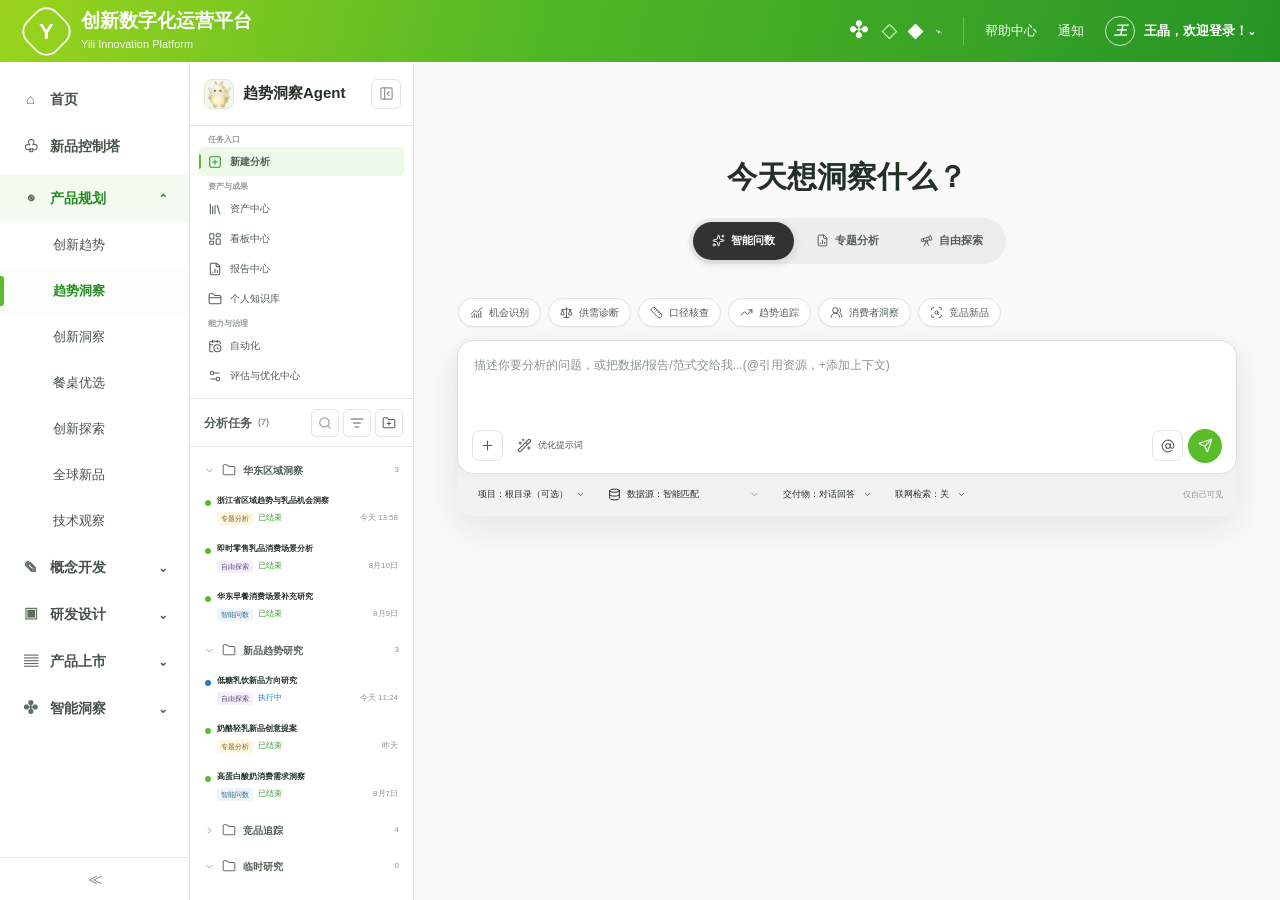
==== commit f2a652ce: "Update yili-yip-agent.html" ====
--- a/yili-yip-agent.html
+++ b/yili-yip-agent.html
@@ -3,6 +3,7 @@
 <head>
   <meta charset="UTF-8" />
   <meta name="viewport" content="width=device-width, initial-scale=1" />
+  <link rel="icon" href="data:," />
   <title>趋势洞察 Agent - 完整交互原型</title>
   <style>
     :root {
@@ -197,6 +198,25 @@
     .prompt-right,.composer-send-tools{display:flex;align-items:center;gap:5px}.mention-button{width:31px;height:31px;display:grid;place-items:center;padding:0;color:var(--ink2);background:#fff;border:1px solid var(--line);border-radius:8px}.mention-button:hover{color:var(--green-dark);background:var(--green-soft);border-color:#b9dba9}.mention-button .lucide{width:14px;height:14px}.composer-send-tools .mention-button{width:29px;height:29px;border-radius:7px}.composer-foot{grid-template-columns:auto minmax(0,1fr) auto}
     .workspace-final-actions{display:flex;align-items:center;gap:5px;margin:0 0 9px}.workspace-final-actions button{height:27px;display:flex;align-items:center;gap:5px;padding:0 7px;color:var(--ink2);background:#fff;border:1px solid var(--line);border-radius:5px;font-size:8px;white-space:nowrap}.workspace-final-actions button:hover{color:var(--green-dark);background:var(--green-soft);border-color:#b9dba9}.workspace-final-actions button:disabled{cursor:not-allowed;color:#a5ada6;background:#f5f6f5;border-color:#e2e6e1}.workspace-final-actions .lucide{width:12px;height:12px}
     @media(max-width:1050px){.workspace-final-actions button span{display:none}.workspace-final-actions button{width:28px;justify-content:center;padding:0}}
+    /* Customer-confirmed grouped navigation. Keep the task list as the flexible scroll region. */
+    .agent-nav{display:block;flex:0 0 auto;padding:6px 9px 7px}
+    .agent-nav-group+.agent-nav-group{margin-top:3px}
+    .agent-nav>.agent-nav-group>.agent-nav-label{height:15px;display:flex;align-items:center;padding:1px 9px 0;color:#929b92;font-size:8px;font-weight:600;line-height:12px}
+    .agent-nav-group button{min-height:29px;margin-bottom:1px;gap:8px;padding:0 9px;border-radius:5px;font-size:10px}
+    .agent-nav-group button span{font-size:10px}
+    .agent-nav-group button .lucide{width:14px;height:14px}
+    .agent-nav-group button.active:before{top:7px;bottom:7px;width:2px}
+    .agent-context-host{min-height:112px;flex:1 1 auto}
+    .agent-utility-nav{display:none}
+    .agent-shell.agent-sidebar-collapsed .agent-nav{padding:6px 7px}
+    .agent-shell.agent-sidebar-collapsed .agent-nav-label{display:none}
+    .agent-shell.agent-sidebar-collapsed .agent-nav-group+.agent-nav-group{margin-top:3px}
+    .agent-shell.agent-sidebar-collapsed .agent-nav-group button{min-height:34px;margin-bottom:2px}
+    #page-assets .asset-primary-tabs{display:none!important}
+    #page-assets .center-workspace.catalog-page{grid-template-rows:67px minmax(0,1fr)}
+    #page-assets .prompt-surface,#page-assets .knowledge-surface{grid-row:2}
+    .result-type-hidden{display:none!important}
+    @media(max-height:760px){.agent-nav{padding-top:4px;padding-bottom:5px}.agent-nav>.agent-nav-group>.agent-nav-label{height:13px;padding-top:0;font-size:7px}.agent-nav-group button{min-height:27px}.agent-nav-group+.agent-nav-group{margin-top:2px}.agent-context-heading{height:44px}}
   </style>
   <script>
 /**
@@ -235,16 +255,25 @@
           <button class="agent-sidebar-toggle icon-only" id="agent-sidebar-toggle" title="收起 Agent 导航" aria-label="收起 Agent 导航"><i data-lucide="panel-left-close"></i></button>
         </div>
         <nav class="agent-nav" aria-label="趋势洞察 Agent 主要功能">
-          <button class="active" data-page="analysis"><i data-lucide="plus-square"></i><span>新建分析</span></button>
-          <button data-page="assets"><i data-lucide="library"></i><span>资产中心</span></button>
-          <button data-page="results"><i data-lucide="file-chart-column"></i><span>成果中心</span></button>
-          <button data-page="subscriptions"><i data-lucide="calendar-clock"></i><span>自动化</span></button>
+          <section class="agent-nav-group" aria-labelledby="nav-task-label">
+            <span class="agent-nav-label" id="nav-task-label">任务入口</span>
+            <button class="active" data-page="analysis"><i data-lucide="plus-square"></i><span>新建分析</span></button>
+          </section>
+          <section class="agent-nav-group" aria-labelledby="nav-assets-label">
+            <span class="agent-nav-label" id="nav-assets-label">资产与成果</span>
+            <button data-page="assets"><i data-lucide="library"></i><span>资产中心</span></button>
+            <button data-page="dashboards"><i data-lucide="layout-dashboard"></i><span>看板中心</span></button>
+            <button data-page="reports"><i data-lucide="file-chart-column"></i><span>报告中心</span></button>
+            <button data-page="knowledge"><i data-lucide="folder-closed"></i><span>个人知识库</span></button>
+          </section>
+          <section class="agent-nav-group" aria-labelledby="nav-governance-label">
+            <span class="agent-nav-label" id="nav-governance-label">能力与治理</span>
+            <button data-page="subscriptions"><i data-lucide="calendar-clock"></i><span>自动化</span></button>
+            <button data-page="admin"><i data-lucide="settings-2"></i><span>评估与优化中心</span></button>
+          </section>
         </nav>
         <div class="agent-context-heading"><div class="context-heading-copy"><span class="context-heading-title">分析任务</span><em class="task-total" id="task-total" title="当前分析数量">7</em></div><div class="compact-analysis-tools"><label class="task-search compact-search" title="搜索分析"><i data-lucide="search"></i><input id="task-search" aria-label="搜索分析名称" placeholder="搜索分析名称" /></label><div class="filter-wrap compact-filter"><button class="compact-tool" id="task-filter-toggle" title="筛选状态与类型" aria-label="筛选状态与类型"><i data-lucide="list-filter"></i><i class="filter-active-dot"></i></button><div class="mini-menu combined-filter-menu" id="task-filter-menu"><span class="filter-menu-label">分析状态</span><button class="active" data-status="全部状态">全部状态</button><button data-status="执行中">执行中</button><button data-status="已结束">已结束</button><button data-status="已归档">已归档</button><span class="filter-menu-label">分析类型</span><button class="active" data-task-type-filter="全部类型">全部类型</button><button data-task-type-filter="智能问数">智能问数</button><button data-task-type-filter="专题分析">专题分析</button><button data-task-type-filter="自由探索">自由探索</button></div></div><button class="compact-tool" id="add-folder" title="新建项目" aria-label="新建项目"><i data-lucide="folder-plus"></i></button></div></div>
         <div class="agent-context-host" id="agent-context-host"></div>
-        <nav class="agent-utility-nav" aria-label="趋势洞察 Agent 管理入口">
-          <button data-page="admin"><i data-lucide="settings-2"></i><span>管理与评估</span></button>
-        </nav>
       </header>
 
       <div class="module-page analysis-layout active" id="page-analysis">
@@ -340,7 +369,7 @@
       <section class="module-page center-layout" id="page-results">
         <button class="task-sidebar-toggle icon-only" data-center-open title="展开中心侧栏" aria-label="展开中心侧栏"><i data-lucide="panel-left-open"></i></button>
         <aside class="center-sidebar"><div class="space-block"><div class="space-head"><div class="space-select static-space"><span class="space-main"><i class="space-icon">个</i><span>个人空间</span></span></div><button class="sidebar-collapse icon-only" data-center-close title="收起中心侧栏" aria-label="收起中心侧栏"><i data-lucide="panel-left-close"></i></button></div></div><div class="center-side-scroll"><section class="center-nav-section"><div class="center-nav-title"><b>成果范围</b></div><button class="center-nav-button active" data-result-scope="public"><i data-lucide="library-big"></i><span>组织公开</span><em>5</em></button><button class="center-nav-button" data-result-scope="shared"><i data-lucide="share-2"></i><span>共享给我的</span><em>2</em></button></section></div></aside>
-        <main class="center-workspace catalog-page"><header class="catalog-head"><div class="catalog-title"><h1>成果中心</h1><p id="result-scope-description">查看审核通过并在组织内公开的分析成果</p></div></header><div class="catalog-surface"><nav class="subnav"><div class="subnav-label"><span id="result-scope-label">组织公开</span></div><div class="toolbar"><input class="mini-search" id="result-search" placeholder="搜索成果名称"/><select class="tool-select" id="result-type"><option value="all">全部输出类型</option><option value="分析报告">分析报告</option><option value="数据简报">数据简报</option><option value="提案报告">提案报告</option><option value="交互看板">交互看板</option></select><select class="tool-select" id="result-scene"><option value="all">全部场景</option><option value="区域洞察">区域洞察</option><option value="新品创新">新品创新</option><option value="趋势追踪">趋势追踪</option><option value="消费场景">消费场景</option></select><select class="tool-select" id="result-sort" aria-label="成果排序"><option value="latest">最近发布</option><option value="oldest">最早发布</option><option value="name">名称排序</option></select></div></nav><div class="catalog-body"><div class="result-grid" id="result-grid"></div></div></div></main>
+        <main class="center-workspace catalog-page"><header class="catalog-head"><div class="catalog-title"><h1 id="result-page-title">报告中心</h1><p id="result-scope-description">查看审核通过并在组织内公开的分析报告</p></div></header><div class="catalog-surface"><nav class="subnav"><div class="subnav-label"><span id="result-scope-label">组织公开</span></div><div class="toolbar"><input class="mini-search" id="result-search" placeholder="搜索成果名称"/><select class="tool-select" id="result-type"><option value="all">全部报告类型</option><option value="分析报告">分析报告</option><option value="数据简报">数据简报</option><option value="提案报告">提案报告</option></select><select class="tool-select" id="result-scene"><option value="all">全部场景</option><option value="区域洞察">区域洞察</option><option value="新品创新">新品创新</option><option value="趋势追踪">趋势追踪</option><option value="消费场景">消费场景</option></select><select class="tool-select" id="result-sort" aria-label="成果排序"><option value="latest">最近发布</option><option value="oldest">最早发布</option><option value="name">名称排序</option></select></div></nav><div class="catalog-body"><div class="result-grid" id="result-grid"></div></div></div></main>
       </section>
 
       <section class="module-page center-layout" id="page-subscriptions">
@@ -352,7 +381,7 @@
       <section class="module-page center-layout" id="page-admin">
         <button class="task-sidebar-toggle icon-only" data-center-open title="展开中心侧栏" aria-label="展开中心侧栏"><i data-lucide="panel-left-open"></i></button>
         <aside class="center-sidebar"><div class="space-block"><div class="space-head"><div class="space-select static-space"><span class="space-main"><i class="space-icon">个</i><span>个人空间</span></span></div><button class="sidebar-collapse icon-only" data-center-close title="收起中心侧栏" aria-label="收起中心侧栏"><i data-lucide="panel-left-close"></i></button></div><button class="center-sidebar-action" id="refresh-admin"><i data-lucide="refresh-cw"></i><span>刷新数据</span></button></div><div class="center-side-scroll"><section class="center-nav-section"><div class="center-nav-title"><b>管理与审核</b></div><div class="admin-nav"><button class="center-nav-button active" data-admin-view="review"><i data-lucide="badge-check"></i><span>成果审核</span><em>6</em></button><button class="center-nav-button" data-admin-view="assets"><i data-lucide="library-big"></i><span>公共资产管理</span><em>4</em></button></div></section></div></aside>
-        <main class="center-workspace catalog-page"><header class="catalog-head"><div class="catalog-title"><h1>管理与评估</h1><p>审核组织公开成果，维护可复用的公共资产</p></div></header><div class="catalog-surface single-pane"><div class="admin-content" id="admin-content">
+        <main class="center-workspace catalog-page"><header class="catalog-head"><div class="catalog-title"><h1>评估与优化中心</h1><p>审核组织公开成果，维护可复用的公共资产</p></div></header><div class="catalog-surface single-pane"><div class="admin-content" id="admin-content">
             <div class="metrics"><div class="metric"><span>待审核成果</span><b>6</b><small>2 项即将超时</small></div><div class="metric"><span>本月审核通过</span><b>18</b><small>本月累计</small></div><div class="metric"><span>待设置可见范围</span><b>4</b><small>审核通过后发布</small></div><div class="metric"><span>已上架报告中心</span><b>12</b><small>本月新增</small></div></div>
             <table class="data-table"><thead><tr><th>成果名称</th><th>提交人</th><th>成果类型</th><th>提交时间</th><th>状态</th><th></th></tr></thead><tbody>
               <tr><td><b>奶酪轻乳新品创意提案</b><small>来源：新品趋势研究</small></td><td>王晶</td><td>提案报告</td><td>今天 14:20</td><td><span class="row-status wait">待审核</span></td><td><button class="table-action" data-review-title="奶酪轻乳新品创意提案">开始审核</button></td></tr>
@@ -466,7 +495,7 @@
     const agentContextHeading=document.querySelector('.context-heading-title');
     const analysisHeadingTools=document.querySelector('.compact-analysis-tools');
     const taskTotal=document.getElementById('task-total');
-    const contextLabels={analysis:'洞察分析',assets:'资产中心',results:'成果中心',subscriptions:'自动化',admin:'管理与评估'};
+    const contextLabels={analysis:'新建分析',assets:'资产中心',dashboards:'看板中心',reports:'报告中心',knowledge:'个人知识库',subscriptions:'自动化',admin:'评估与优化中心'};
     const contextSidebars=Object.fromEntries(pages.map(page=>[page.id.replace('page-',''),page.querySelector('.task-sidebar,.center-sidebar')]));
     function appendPageHeadControls(pageName){
       const controls=document.createElement('div');controls.className='fixed-page-head-controls';document.querySelector(`#page-${pageName} .catalog-head`).append(controls);return controls;
@@ -498,10 +527,15 @@
       createWorkspace.classList.toggle('active', visible);
     }
     function showPage(name){
-      pages.forEach(page => page.classList.toggle('active', page.id === `page-${name}`));
-      document.querySelectorAll('.agent-header [data-page]').forEach(item => item.classList.toggle('active', item.dataset.page === name));
-      if(name === 'analysis' && !createWorkspace.classList.contains('active')) setCreateVisible(false);
-      document.title = name === 'analysis' ? '趋势洞察 Agent - 洞察分析' : `趋势洞察 Agent - ${document.querySelector(`[data-page="${name}"]`)?.textContent?.trim() || '管理与评估'}`;
+      const logicalName=name==='results'?'reports':name;
+      const routeName={knowledge:'assets',dashboards:'results',reports:'results'}[logicalName]||logicalName;
+      pages.forEach(page => page.classList.toggle('active', page.id === `page-${routeName}`));
+      document.querySelectorAll('.agent-header [data-page]').forEach(item => item.classList.toggle('active', item.dataset.page === logicalName));
+      if(logicalName==='assets')setAssetKind('prompt');
+      if(logicalName==='knowledge')setAssetKind('knowledge');
+      if(logicalName==='dashboards'||logicalName==='reports')configureResultCenter(logicalName);
+      if(logicalName === 'analysis' && !createWorkspace.classList.contains('active')) setCreateVisible(false);
+      document.title = `趋势洞察 Agent - ${contextLabels[logicalName]||'新建分析'}`;
     }
     document.querySelectorAll('[data-page]').forEach(item => item.addEventListener('click', () => {showPage(item.dataset.page);if(item.dataset.page==='analysis'){setCreateVisible(true);document.getElementById('create-prompt')?.focus()}}));
     document.querySelectorAll('[data-toast]').forEach(item => item.addEventListener('click', () => showToast(item.dataset.toast)));
@@ -1105,7 +1139,7 @@
     function useResultAsReference(item){if(!item)return;showPage('analysis');setCreateVisible(true);addAttachment(createAttachment,item.title,'成果');createPrompt.focus()}
     function setAssetKind(kind){
       assetKind=kind;document.querySelectorAll('[data-asset-kind]').forEach(button=>button.classList.toggle('active',button.dataset.assetKind===kind));
-      const knowledge=kind==='knowledge';document.getElementById('prompt-surface').hidden=knowledge;document.getElementById('knowledge-surface').hidden=!knowledge;document.getElementById('new-instruction').hidden=knowledge;document.getElementById('upload-knowledge').hidden=!knowledge;document.getElementById('asset-page-title').textContent='资产中心';document.getElementById('asset-page-description').textContent=knowledge?'维护分析可直接引用的个人知识文件':'按场景查找、收藏并复用分析指令';knowledge?renderKnowledgeFiles():renderPromptList();
+      const knowledge=kind==='knowledge';document.getElementById('prompt-surface').hidden=knowledge;document.getElementById('knowledge-surface').hidden=!knowledge;document.getElementById('new-instruction').hidden=knowledge;document.getElementById('upload-knowledge').hidden=!knowledge;document.getElementById('asset-page-title').textContent=knowledge?'个人知识库':'资产中心';document.getElementById('asset-page-description').textContent=knowledge?'维护分析可直接引用的个人知识文件':'按场景查找、收藏并复用分析指令';knowledge?renderKnowledgeFiles():renderPromptList();
     }
     document.querySelectorAll('[data-asset-kind]').forEach(button=>button.addEventListener('click',()=>setAssetKind(button.dataset.assetKind)));
     document.getElementById('knowledge-root-back').addEventListener('click',()=>{knowledgeFolder=knowledgeFolderParents[knowledgeFolder]||'root';selectedKnowledgeIds.clear();renderKnowledgeFiles()});
@@ -1155,10 +1189,21 @@
       {title:'华东乳品趋势监测看板',type:'交互看板',scene:'区域洞察',author:'王晶',date:'8月7日',scope:'public',color:'blue'},
       {title:'早餐营养场景创新提案',type:'提案报告',scene:'新品创新',author:'周宁',date:'8月6日',scope:'shared',color:'blue'}
     ];
-    let resultScope='public',resultType='all',resultSort='latest';
+    let resultScope='public',resultType='all',resultSort='latest',resultCenterMode='reports';
+    function syncResultCenterCopy(){
+      const shared=resultScope==='shared',dashboard=resultCenterMode==='dashboards',noun=dashboard?'看板':'报告';
+      document.getElementById('result-page-title').textContent=dashboard?'看板中心':'报告中心';
+      document.getElementById('result-scope-description').textContent=shared?`查看其他用户指定共享给我的只读${noun}`:`查看审核通过并在组织内公开的分析${noun}`;
+      document.getElementById('result-search').placeholder=`搜索${noun}名称`;
+    }
+    function configureResultCenter(mode){
+      resultCenterMode=mode;resultType='all';const select=document.getElementById('result-type'),dashboard=mode==='dashboards';
+      select.innerHTML=dashboard?'<option value="all">全部看板</option>':'<option value="all">全部报告类型</option><option value="分析报告">分析报告</option><option value="数据简报">数据简报</option><option value="提案报告">提案报告</option>';
+      select.value='all';rebuildCustomSelect(select);select.classList.toggle('result-type-hidden',dashboard);select.nextElementSibling?.classList.toggle('result-type-hidden',dashboard);syncResultCenterCopy();renderResults();
+    }
     function renderResults(){
       const query=document.getElementById('result-search').value.trim().toLowerCase(),scene=document.getElementById('result-scene').value;
-      const visible=results.filter(item=>item.scope===resultScope&&(resultType==='all'||item.type===resultType)&&(scene==='all'||item.scene===scene)&&(!query||item.title.toLowerCase().includes(query)));
+      const visible=results.filter(item=>item.scope===resultScope&&(resultCenterMode==='dashboards'?item.type==='交互看板':item.type!=='交互看板')&&(resultType==='all'||item.type===resultType)&&(scene==='all'||item.scene===scene)&&(!query||item.title.toLowerCase().includes(query)));
       if(resultSort==='oldest')visible.reverse();
       if(resultSort==='name')visible.sort((a,b)=>a.title.localeCompare(b.title,'zh-CN'));
       document.getElementById('result-grid').innerHTML=visible.length?visible.map(item=>`<article class="result-tile"><div class="tile-cover ${item.color}"><b>${escapeHtml(item.title)}</b><i></i></div><div class="tile-body"><h3>${escapeHtml(item.title)}</h3><div class="tile-meta">${item.type} · ${item.author} · ${item.date}</div><div class="tile-actions"><span class="row-status ${item.scope==='shared'?'blue':''}">${item.scope==='shared'?'共享给我':'组织公开'}</span><button class="asset-use" data-result-open="${results.indexOf(item)}">查看${item.type==='数据简报'?'简报':item.type==='交互看板'?'看板':'报告'}</button></div></div></article>`).join(''):'<div class="result-empty">当前范围下暂无匹配成果</div>';
@@ -1167,7 +1212,7 @@
     function openResultDetail(item){
       openFlow({title:item.title,wide:true,body:`<div class="review-grid"><div class="detail-preview"><span class="row-status ${item.scope==='shared'?'blue':''}">${item.scope==='shared'?'共享给我的':'组织公开'}</span><h2>${escapeHtml(item.title)}</h2><p>${escapeHtml(item.type)} · ${escapeHtml(item.scene)} · ${escapeHtml(item.author)} · ${escapeHtml(item.date)}</p><div class="preview-kpis"><div class="preview-kpi"><span>关键结论</span><b>8</b></div><div class="preview-kpi"><span>参考来源</span><b>13</b></div><div class="preview-kpi"><span>输出类型</span><b>${escapeHtml(item.type)}</b></div></div><h3>成果摘要</h3><p>围绕目标场景梳理趋势信号、重点人群、供需缺口和可执行机会，并保留指标口径与来源引用。</p></div><aside class="review-side"><b>成果信息</b><span>输出类型<br/><strong>${escapeHtml(item.type)}</strong></span><span>业务场景<br/><strong>${escapeHtml(item.scene)}</strong></span><span>发布人<br/><strong>${escapeHtml(item.author)}</strong></span><span>可见范围<br/><strong>${item.scope==='shared'?'指定人员':'组织内公开'}</strong></span></aside></div>`,actions:[{label:'关闭',onClick:({close})=>close()},{label:'引用到新分析',primary:true,onClick:({close})=>{close();useResultAsReference(item)}}]});
     }
-    document.querySelectorAll('[data-result-scope]').forEach(tab=>tab.addEventListener('click',()=>{resultScope=tab.dataset.resultScope;document.querySelectorAll('[data-result-scope]').forEach(x=>x.classList.toggle('active',x===tab));const shared=resultScope==='shared';document.getElementById('result-scope-label').textContent=shared?'共享给我的':'组织公开';document.getElementById('result-scope-description').textContent=shared?'查看其他用户指定共享给我的只读成果':'查看审核通过并在组织内公开的分析成果';renderResults()}));
+    document.querySelectorAll('[data-result-scope]').forEach(tab=>tab.addEventListener('click',()=>{resultScope=tab.dataset.resultScope;document.querySelectorAll('[data-result-scope]').forEach(x=>x.classList.toggle('active',x===tab));document.getElementById('result-scope-label').textContent=resultScope==='shared'?'共享给我的':'组织公开';syncResultCenterCopy();renderResults()}));
     document.getElementById('result-type').addEventListener('change',event=>{resultType=event.target.value;renderResults()});
     document.getElementById('result-search').addEventListener('input',renderResults);document.getElementById('result-scene').addEventListener('change',renderResults);document.getElementById('result-sort').addEventListener('change',event=>{resultSort=event.target.value;renderResults()});renderResults();
 
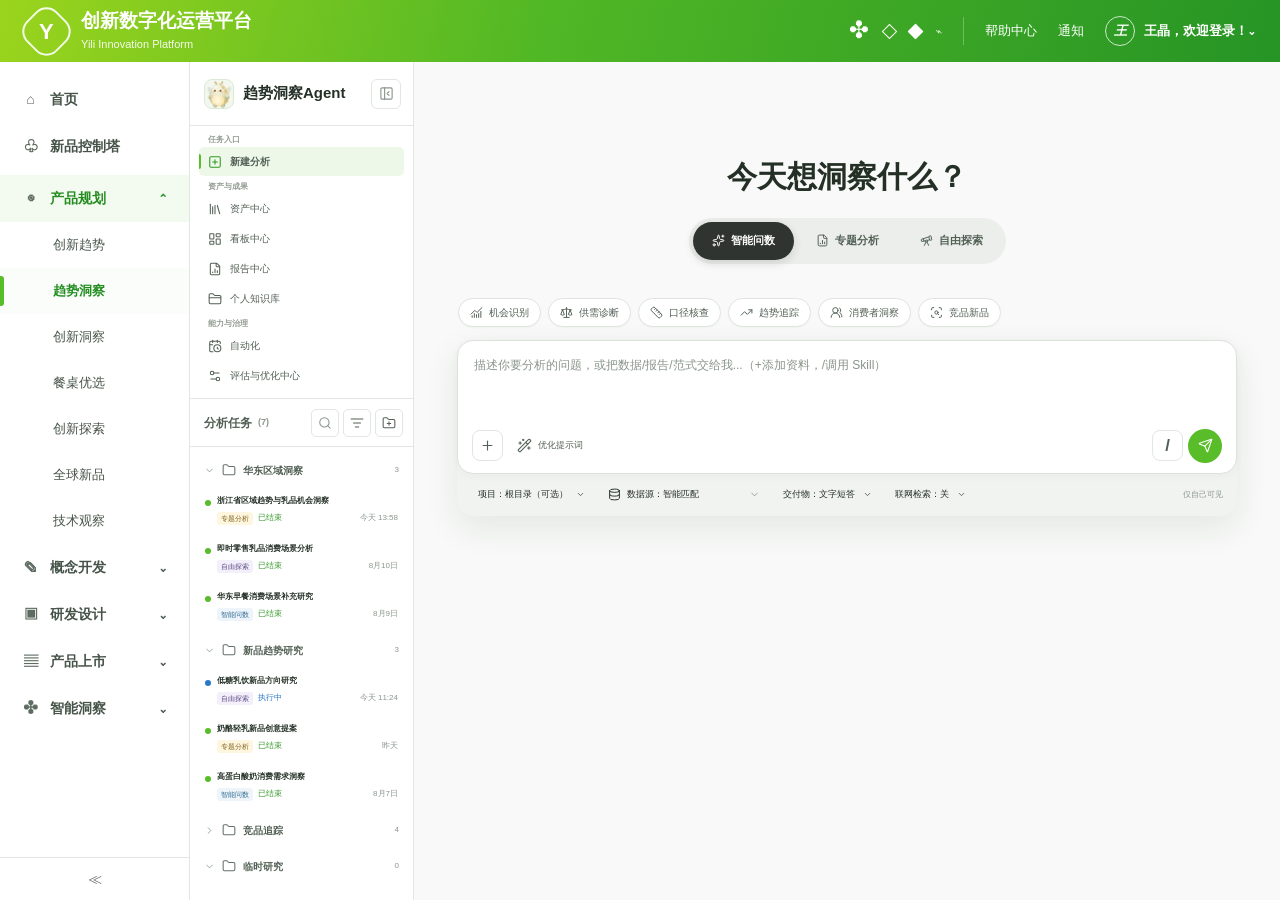
==== commit b3174db7: "Update yili-yip-agent.html" ====
--- a/yili-yip-agent.html
+++ b/yili-yip-agent.html
@@ -217,6 +217,150 @@
     #page-assets .prompt-surface,#page-assets .knowledge-surface{grid-row:2}
     .result-type-hidden{display:none!important}
     @media(max-height:760px){.agent-nav{padding-top:4px;padding-bottom:5px}.agent-nav>.agent-nav-group>.agent-nav-label{height:13px;padding-top:0;font-size:7px}.agent-nav-group button{min-height:27px}.agent-nav-group+.agent-nav-group{margin-top:2px}.agent-context-heading{height:44px}}
+    /* Topic templates use one configuration canvas with an inline report preview. */
+    .topic-create.active{max-width:800px;margin:0 auto}.workflow-intro{margin:18px 0}.workflow-intro h2{font-size:16px}.workflow-intro p{margin-top:5px;font-size:9px}.workflow-grid{gap:12px}.workflow-card{min-height:156px;padding:17px 17px 15px;overflow:hidden;border-radius:8px}.workflow-card:hover{transform:translateY(-1px);box-shadow:0 8px 20px rgba(35,55,31,.08)}.workflow-card-icon{position:absolute;right:15px;top:14px;width:35px;height:35px;display:grid!important;place-items:center;color:var(--green-dark)!important;background:var(--green-soft);border-radius:7px}.workflow-card-icon .lucide{width:18px;height:18px}.workflow-card small{font-size:8px}.workflow-card h3{margin:10px 0 6px;font-size:13px}.workflow-card p{height:auto;min-height:37px;max-width:78%;font-size:9px}.workflow-card-foot{margin-top:18px;padding-top:10px;border-top:1px solid var(--line2);font-size:8px}.workflow-card-foot b .lucide{width:11px;height:11px}
+    .config-mask{padding:24px}.topic-config-dialog{width:min(1040px,calc(100vw - 64px));height:min(850px,calc(100vh - 48px));max-height:none;display:grid;grid-template-rows:60px minmax(0,1fr) 56px;overflow:hidden}.topic-config-head{height:60px;padding:0 18px}.topic-config-head>div>small{display:block;margin-bottom:2px;color:var(--muted);font-size:8px}.topic-config-head h3{display:flex;align-items:baseline;gap:7px;font-size:14px}.topic-config-head h3 em{color:var(--muted);font-size:9px;font-style:normal;font-weight:500}.topic-config-scroll{min-height:0;padding:14px 16px 18px;overflow:auto;background:#f5f7f4}.topic-config-section{margin-bottom:12px;padding:17px 18px 18px;background:#fff;border:1px solid var(--line);border-radius:8px}.topic-section-title{display:flex;align-items:flex-start;gap:10px;margin-bottom:16px}.topic-section-title>span{width:25px;height:25px;display:grid;place-items:center;flex:0 0 auto;color:var(--green-dark);background:var(--green-soft);border-radius:6px;font-size:8px;font-weight:700}.topic-section-title h4{margin:0;font-size:12px}.topic-section-title p{margin:3px 0 0;color:var(--muted);font-size:8px}.topic-form-grid{display:grid;grid-template-columns:repeat(2,minmax(0,1fr));gap:13px}.topic-field{min-width:0;display:grid;gap:6px}.topic-field.full{grid-column:1/-1}.topic-field>span{display:flex;align-items:center;gap:4px;color:var(--ink2);font-size:9px;font-weight:700}.topic-field>span.required:before{content:"*";color:#c84c42}.topic-field input,.topic-field select,.topic-field textarea{width:100%;min-height:36px;padding:8px 10px;color:var(--ink);background:#fff;border:1px solid var(--line);border-radius:6px;outline:0;font-size:9px}.topic-field textarea{min-height:82px;resize:vertical;line-height:1.6}.topic-field input:focus,.topic-field textarea:focus{border-color:#8cca70;box-shadow:0 0 0 2px rgba(88,189,40,.08)}.topic-field .custom-select{width:100%}.topic-field .custom-select-button{width:100%;height:36px}.topic-field-hint{color:var(--muted);font-size:7px;line-height:1.45}.topic-radio-group{display:flex;align-items:center;gap:7px;flex-wrap:wrap}.topic-radio{position:relative;min-width:84px;height:34px;display:flex;align-items:center;justify-content:center;gap:6px;padding:0 10px;color:var(--ink2);background:#fff;border:1px solid var(--line);border-radius:6px;font-size:8px;cursor:pointer}.topic-radio:hover{border-color:#acd498}.topic-radio:has(input:checked){color:var(--green-dark);background:var(--green-soft);border-color:#afd79d;font-weight:700}.topic-radio input{appearance:none;width:12px;height:12px;display:grid;place-items:center;margin:0;background:#fff;border:1px solid #aeb8ad;border-radius:50%}.topic-radio input:checked{border:4px solid var(--green)}.topic-custom-period{display:grid;grid-template-columns:1fr auto 1fr;align-items:center;gap:8px;margin-top:8px}.topic-custom-period[hidden]{display:none}.topic-custom-period em{color:var(--muted);font-size:8px;font-style:normal}.material-block{grid-column:1/-1}.material-list{display:grid;gap:8px}.material-row{display:grid;grid-template-columns:minmax(130px,.8fr) minmax(220px,1.35fr) 142px 28px;align-items:start;gap:8px;padding:9px;background:#f7f9f6;border:1px solid var(--line2);border-radius:7px}.material-row input,.material-row textarea{min-height:34px;background:#fff}.material-row textarea{height:54px;min-height:54px;resize:none}.material-upload{height:54px;display:flex;align-items:center;justify-content:center;gap:5px;padding:0 8px;color:var(--ink2);background:#fff;border:1px dashed #bdc8bb;border-radius:6px;font-size:8px;cursor:pointer}.material-upload:hover{color:var(--green-dark);border-color:#8fca74;background:var(--green-soft)}.material-upload.has-file{color:var(--green-dark);border-style:solid;border-color:#abd397}.material-upload input{display:none}.material-upload .lucide{width:13px;height:13px}.material-remove{width:28px;height:28px;display:grid;place-items:center;margin-top:3px;color:var(--muted);background:#fff;border:1px solid var(--line);border-radius:5px}.material-remove:hover{color:#b1443b;background:#fff4f2;border-color:#e4b9b5}.material-remove .lucide{width:12px;height:12px}.material-add-line{display:flex;align-items:center;gap:8px;margin-top:9px}.material-add{height:29px;display:flex;align-items:center;gap:5px;padding:0 9px;color:var(--green-dark);background:#fff;border:1px solid #b8d9a8;border-radius:5px;font-size:8px}.material-add .lucide{width:12px;height:12px}.material-count{color:var(--muted);font-size:8px}
+    .topic-report-preview{overflow:hidden;background:#f8faf7;border:1px solid var(--line);border-radius:7px}.topic-report-head{min-height:52px;display:flex;align-items:center;justify-content:space-between;gap:12px;padding:8px 13px;background:#fff;border-bottom:1px solid var(--line)}.topic-report-brand{display:flex;align-items:center;gap:8px;min-width:0}.topic-report-brand i{width:30px;height:30px;display:grid;place-items:center;color:#fff;background:var(--green);border-radius:6px;font-size:10px;font-style:normal;font-weight:800}.topic-report-brand b{font-size:11px}.topic-report-brand small{display:block;margin-top:2px;color:var(--muted);font-size:7px}.topic-report-tabs{min-width:0;display:flex;justify-content:flex-end;gap:3px;overflow-x:auto}.topic-report-tabs span{height:26px;display:flex;align-items:center;flex:0 0 auto;padding:0 7px;color:var(--muted);border-radius:4px;font-size:7px}.topic-report-tabs span.active{color:var(--green-dark);background:var(--green-soft);font-weight:700}.topic-report-body{min-height:226px;padding:18px}.topic-report-hero{display:grid;grid-template-columns:minmax(0,1fr) 260px;align-items:center;gap:20px}.topic-report-copy small{color:var(--green-dark);font-size:8px;font-weight:700}.topic-report-copy h3{margin:7px 0 6px;font-size:18px}.topic-report-copy p{max-width:520px;margin:0;color:var(--ink2);font-size:8px;line-height:1.7}.topic-report-metrics{display:grid;grid-template-columns:repeat(2,1fr);gap:7px}.topic-report-metric{padding:10px;background:#fff;border:1px solid var(--line);border-radius:6px}.topic-report-metric span{display:block;color:var(--muted);font-size:7px}.topic-report-metric b{display:block;margin-top:3px;font-size:13px}.topic-concepts{display:grid;grid-template-columns:repeat(3,1fr);gap:8px;margin-top:15px}.topic-concept{min-height:62px;padding:10px;background:#fff;border-left:3px solid #86c76a;border-radius:5px}.topic-concept:nth-child(2){border-left-color:#5c9cc4}.topic-concept:nth-child(3){border-left-color:#d6a94d}.topic-concept b{display:block;font-size:9px}.topic-concept span{display:block;margin-top:4px;color:var(--muted);font-size:7px;line-height:1.45}.topic-config-footer{display:flex;align-items:center;justify-content:space-between;gap:12px;padding:0 18px;background:#fff;border-top:1px solid var(--line)}.topic-config-footer>span{min-width:0;overflow:hidden;color:var(--muted);font-size:8px;text-overflow:ellipsis;white-space:nowrap}.topic-config-footer>div{display:flex;gap:7px}.topic-config-footer .secondary,.topic-config-footer .config-next{height:32px}.topic-config-footer .config-next{display:flex;align-items:center;gap:5px}.topic-config-footer .config-next .lucide{width:12px;height:12px}
+    @media(max-width:920px){.topic-config-dialog{width:calc(100vw - 32px)}.material-row{grid-template-columns:1fr 1.3fr 28px}.material-upload{grid-column:1/3}.topic-report-hero{grid-template-columns:1fr}.topic-report-metrics{grid-template-columns:repeat(4,1fr)}}
+    @media(max-width:680px){.config-mask{padding:8px}.topic-config-dialog{width:calc(100vw - 16px);height:calc(100vh - 16px)}.topic-form-grid{grid-template-columns:1fr}.topic-field.full,.material-block{grid-column:1}.material-row{grid-template-columns:1fr 28px}.material-row textarea,.material-upload{grid-column:1}.topic-report-tabs{display:none}.topic-concepts{grid-template-columns:1fr}.topic-report-metrics{grid-template-columns:repeat(2,1fr)}}
+
+    /* Full version: Prompt and Skill asset collections. */
+    #page-assets .skill-surface{grid-row:3;min-height:0;display:grid;grid-template-rows:48px minmax(0,1fr);background:#fff;border:1px solid var(--line);border-radius:8px;overflow:hidden}
+    #page-assets .skill-surface[hidden]{display:none!important}
+    #page-assets .center-workspace.catalog-page:not(.knowledge-mode){grid-template-rows:67px 56px minmax(0,1fr)!important}
+    #page-assets .center-workspace.catalog-page:not(.knowledge-mode) .asset-primary-tabs{display:flex!important}
+    #page-assets .center-workspace.catalog-page:not(.knowledge-mode) .prompt-surface,#page-assets .center-workspace.catalog-page:not(.knowledge-mode) .skill-surface{grid-row:3!important}
+    #page-assets .center-workspace.catalog-page.knowledge-mode{grid-template-rows:67px minmax(0,1fr)!important}
+    #page-assets .center-workspace.catalog-page.knowledge-mode .asset-primary-tabs{display:none!important}
+    #page-assets .center-workspace.catalog-page.knowledge-mode .knowledge-surface{grid-row:2!important}
+    .skill-filter-nav{min-width:0;align-items:center;padding:0 12px}
+    .skill-filter-nav .toolbar{width:100%;justify-content:flex-start;gap:7px}
+    .skill-filter-nav .mini-search{width:min(220px,24vw);margin-left:auto}
+    .skill-filter-nav .asset-multi-filter[data-skill-multi="scope"] .asset-multi-trigger:before{content:"范围"}
+    .skill-filter-nav .asset-multi-filter[data-skill-multi="scene"] .asset-multi-trigger:before{content:"场景"}
+    .skill-filter-nav .asset-multi-filter[data-skill-multi="mode"] .asset-multi-trigger:before{content:"模式"}
+    .skill-upload-button{height:30px;display:flex;align-items:center;gap:5px;padding:0 11px;color:#fff;background:var(--green);border:0;border-radius:5px;font-size:8px;font-weight:700;white-space:nowrap}
+    .skill-upload-button:hover{background:var(--green-dark)}
+    .skill-upload-button .lucide{width:12px;height:12px}
+    .skill-list{min-height:0;display:grid;grid-template-columns:repeat(3,minmax(0,1fr));align-content:start;gap:10px;padding:12px;overflow:auto}
+    .skill-card{min-height:222px;display:flex;flex-direction:column;padding:13px;background:#fff;border:1px solid var(--line);border-radius:7px;transition:border-color .15s,box-shadow .15s}
+    .skill-card:hover{border-color:#acd697;box-shadow:0 7px 18px rgba(35,55,31,.06)}
+    .skill-card-head{display:flex;align-items:flex-start;justify-content:space-between;gap:8px}
+    .skill-card-tags{display:flex;align-items:center;gap:5px;flex-wrap:wrap}
+    .skill-tag{height:20px;display:inline-flex;align-items:center;padding:0 6px;color:var(--muted);background:#f4f6f3;border-radius:4px;font-size:7px}
+    .skill-tag.scene{color:var(--green-dark);background:var(--green-soft)}
+    .skill-tag.mine{color:var(--blue);background:var(--blue-soft)}
+    .skill-version{flex:0 0 auto;color:var(--muted);font-size:7px;font-weight:700}
+    .skill-card h3{margin:11px 0 5px;font-size:11px;line-height:1.4}
+    .skill-card-summary{min-height:31px;margin:0;color:var(--muted);font-size:8px;line-height:1.55}
+    .skill-package-strip{display:grid;grid-template-columns:28px minmax(0,1fr) auto;align-items:center;gap:8px;margin:10px 0;padding:8px;background:#f6f8f5;border:1px solid var(--line2);border-radius:6px}
+    .skill-package-strip>i{width:28px;height:28px;display:grid;place-items:center;color:var(--green-dark);background:#e8f4e3;border-radius:5px}
+    .skill-package-strip>i .lucide{width:14px;height:14px}
+    .skill-package-copy{min-width:0}
+    .skill-package-copy b,.skill-package-copy small{display:block;overflow:hidden;text-overflow:ellipsis;white-space:nowrap}
+    .skill-package-copy b{font-size:8px}
+    .skill-package-copy small{margin-top:2px;color:var(--muted);font-size:7px}
+    .skill-package-strip>em{color:var(--muted);font-size:7px;font-style:normal;white-space:nowrap}
+    .skill-card-foot{margin-top:auto;display:flex;align-items:center;justify-content:space-between;gap:8px;padding-top:9px;border-top:1px solid var(--line2)}
+    .skill-card-usage{color:var(--muted);font-size:7px}
+    .skill-card-actions{display:flex;align-items:center;gap:4px}
+    .skill-card-actions button{height:27px;display:flex;align-items:center;gap:4px;padding:0 7px;color:var(--ink2);background:#fff;border:1px solid var(--line);border-radius:4px;font-size:8px}
+    .skill-card-actions button:hover{color:var(--green-dark);border-color:#afd69c}
+    .skill-card-actions .skill-use{color:#fff;background:var(--green);border-color:var(--green)}
+    .skill-card-actions .skill-use:hover{color:#fff;background:var(--green-dark)}
+    .skill-card-actions .skill-favorite.active .lucide{fill:#d99c2c;color:#d99c2c}
+    .skill-card-actions .lucide{width:11px;height:11px}
+    .skill-package-zone{position:relative;min-height:106px;display:grid;place-items:center;padding:14px;color:var(--muted);background:#f8faf7;border:1px dashed #bfcbbd;border-radius:7px;text-align:center;cursor:pointer}
+    .skill-package-zone:hover,.skill-package-zone.has-file{color:var(--green-dark);background:var(--green-soft);border-color:#8fca74}
+    .skill-package-zone input{position:absolute;width:1px;height:1px;opacity:0;pointer-events:none}
+    .skill-package-zone .lucide{width:24px;height:24px;margin-bottom:6px}
+    .skill-package-zone b,.skill-package-zone small{display:block}
+    .skill-package-zone b{font-size:10px}
+    .skill-package-zone small{margin-top:4px;font-size:8px;font-weight:400}
+    .skill-editor-grid{display:grid;grid-template-columns:1fr 1fr;gap:11px}
+    .skill-editor-grid .full{grid-column:1/-1}
+    .skill-mode-options{display:flex;align-items:center;gap:7px;flex-wrap:wrap}
+    .skill-mode-options label{min-height:32px;display:flex;align-items:center;gap:6px;padding:0 9px;color:var(--ink2);background:#fff;border:1px solid var(--line);border-radius:5px;font-size:8px}
+    .skill-mode-options label:has(input:checked){color:var(--green-dark);background:var(--green-soft);border-color:#afd79d}
+    .skill-mode-options input{accent-color:var(--green)}
+    .skill-package-inspection{margin-top:10px;padding:10px;background:#f7f9f6;border:1px solid var(--line);border-radius:6px}
+    .skill-package-inspection>header{display:flex;align-items:center;justify-content:space-between;margin-bottom:8px}
+    .skill-package-inspection>header b{font-size:9px}
+    .skill-package-inspection>header span{color:var(--green-dark);font-size:8px}
+    .skill-file-tree{display:grid;grid-template-columns:repeat(2,minmax(0,1fr));gap:5px}
+    .skill-file-entry{min-width:0;height:29px;display:flex;align-items:center;gap:6px;padding:0 7px;color:var(--ink2);background:#fff;border:1px solid var(--line2);border-radius:4px;font-size:8px}
+    .skill-file-entry .lucide{width:12px;height:12px;color:var(--muted)}
+    .skill-file-entry span{overflow:hidden;text-overflow:ellipsis;white-space:nowrap}
+    .skill-detail-layout{display:grid;grid-template-columns:minmax(0,1fr) 210px;gap:14px}
+    .skill-detail-main h2{margin:0 0 5px;font-size:16px}
+    .skill-detail-main>p{margin:0 0 13px;color:var(--ink2);font-size:9px;line-height:1.7}
+    .skill-detail-side{padding:11px;background:#f7f9f6;border-radius:6px}
+    .skill-detail-side dl{margin:0}
+    .skill-detail-side div{padding:8px 0;border-bottom:1px solid var(--line2)}
+    .skill-detail-side div:last-child{border:0}
+    .skill-detail-side dt{color:var(--muted);font-size:7px}
+    .skill-detail-side dd{margin:3px 0 0;color:var(--ink2);font-size:8px;font-weight:700}
+    .result-action-choice{display:grid;grid-template-columns:1fr 1fr;gap:10px}
+    .result-action-choice button{min-height:116px;display:grid;grid-template-columns:38px minmax(0,1fr) 18px;align-items:center;gap:10px;padding:14px;color:var(--ink2);background:#fff;border:1px solid var(--line);border-radius:7px;text-align:left}
+    .result-action-choice button:hover{color:var(--green-dark);background:#fbfef9;border-color:#9fd087}
+    .result-action-choice button>i{width:38px;height:38px;display:grid;place-items:center;color:var(--green-dark);background:var(--green-soft);border-radius:7px}
+    .result-action-choice button>i .lucide{width:18px;height:18px}
+    .result-action-choice button>span b,.result-action-choice button>span small{display:block}
+    .result-action-choice button>span b{font-size:10px}
+    .result-action-choice button>span small{margin-top:4px;color:var(--muted);font-size:8px;line-height:1.5}
+    .result-action-choice button>.lucide{width:14px;height:14px;color:var(--muted)}
+    .workspace-final-actions{display:none!important}
+    @media(max-width:1320px){.skill-list{grid-template-columns:repeat(2,minmax(0,1fr))}}
+    @media(max-width:900px){.skill-filter-nav .mini-search{width:150px}.skill-detail-layout{grid-template-columns:1fr}.result-action-choice{grid-template-columns:1fr}}
+    .topic-radio input{min-height:12px;padding:0;flex:0 0 12px}
+    .topic-field .custom-select-menu{max-height:min(300px,calc(100vh - 240px));overflow-y:auto;overscroll-behavior:contain}
+    .topic-field{align-content:start}.material-row{grid-template-columns:minmax(210px,.8fr) minmax(320px,1.6fr) 28px}.material-row .custom-select{width:100%;align-self:start}.material-row .custom-select-button{height:54px}.material-row textarea{grid-column:auto}
+    @media(max-width:920px){.material-row{grid-template-columns:minmax(160px,.8fr) minmax(240px,1.4fr) 28px}}
+    @media(max-width:680px){.material-row{grid-template-columns:1fr 28px}.material-row textarea{grid-column:1}}
+
+    /* WorkBuddy-style slash invocation; Skill chips stay separate from editable Prompt text. */
+    .prompt-box,.composer{position:relative}
+    .syntax-button{width:31px;height:31px;display:grid;place-items:center;padding:0;color:var(--ink2);background:#fff;border:1px solid var(--line);border-radius:8px;font-size:17px!important;font-weight:700;line-height:1}
+    .syntax-button:hover,.syntax-button.active{color:var(--green-dark);background:var(--green-soft);border-color:#b9dba9}
+    .composer-send-tools .syntax-button{width:29px;height:29px;border-radius:7px}
+    .skill-picker[hidden]{display:none!important}
+    .skill-picker{position:absolute;z-index:95;left:14px;bottom:calc(100% + 8px);width:min(540px,calc(100% - 28px));overflow:hidden;background:#fff;border:1px solid #d9dfd8;border-radius:10px;box-shadow:0 18px 44px rgba(35,55,31,.18)}
+    .skill-picker-head{height:48px;display:flex;align-items:center;justify-content:space-between;gap:10px;padding:0 14px;border-bottom:1px solid var(--line2)}
+    .skill-picker-head b{font-size:16px}.skill-picker-head span{color:var(--muted);font-size:12px}
+    .skill-picker-search{display:flex;align-items:center;gap:8px;margin:10px 12px 4px;padding:0 10px;background:#f6f8f5;border:1px solid var(--line);border-radius:7px}
+    .skill-picker-search .lucide{width:15px;height:15px;color:var(--muted)}.skill-picker-search input{min-width:0;height:36px;flex:1;padding:0;background:transparent;border:0;outline:0;font-size:14px}
+    .skill-picker-list{max-height:292px;padding:5px 8px 8px;overflow:auto}
+    .skill-picker-row{min-height:58px;display:grid;grid-template-columns:minmax(0,1fr) 32px;align-items:center;gap:4px;border-radius:7px}
+    .skill-picker-row:hover{background:#f4f6f3}
+    .skill-picker-select{min-width:0;height:100%;display:grid;grid-template-columns:30px minmax(0,1fr);align-items:center;gap:10px;padding:7px 8px;color:var(--ink2);background:transparent;border:0;text-align:left}
+    .skill-picker-icon{width:30px;height:30px;display:grid;place-items:center;color:var(--green-dark);background:var(--green-soft);border-radius:6px}.skill-picker-icon .lucide{width:15px;height:15px}
+    .skill-picker-copy{min-width:0}.skill-picker-copy b,.skill-picker-copy small{display:block;overflow:hidden;text-overflow:ellipsis;white-space:nowrap}.skill-picker-copy b{font-size:14px}.skill-picker-copy small{margin-top:3px;color:var(--muted);font-size:12px}
+    .skill-picker-pin{width:28px;height:28px;display:grid;place-items:center;padding:0;color:#9aa39a;background:transparent;border:0;border-radius:5px}.skill-picker-pin:hover,.skill-picker-pin.active{color:var(--green-dark);background:#fff}.skill-picker-pin.active .lucide{fill:currentColor}.skill-picker-pin .lucide{width:14px;height:14px}
+    .skill-picker-empty{padding:28px 16px;text-align:center;color:var(--muted);font-size:13px}
+    .attachment-chip.skill-chip{color:var(--green-dark);background:#edf7e8;border-color:#b9dba9}.attachment-chip.skill-chip>i{color:var(--green-dark)}
+
+    /* Result actions live directly below the final output; page-head sharing is QA-only. */
+    .share-btn[hidden]{display:none!important}
+    .workspace-final-actions{display:flex!important;align-items:center;justify-content:space-between;gap:10px;margin:10px 0 0;padding-top:10px;border-top:1px solid var(--line2)}
+    .workspace-result-primary,.workspace-feedback{display:flex;align-items:center;gap:5px;flex-wrap:wrap}
+    .workspace-final-actions button{width:auto;height:32px;justify-content:center;padding:0 9px;font-size:13px}
+    .workspace-feedback{margin-left:auto}.workspace-feedback button{color:var(--muted);background:transparent;border-color:transparent}.workspace-feedback button:hover,.workspace-feedback button.active{color:var(--green-dark);background:var(--green-soft);border-color:transparent}
+    /* QA conversation sharing enters a selectable, read-only conversation canvas. */
+    .task-workspace{position:relative}
+    .share-selection-layer{position:absolute;z-index:140;inset:0;display:grid;grid-template-rows:58px minmax(0,1fr) 64px;background:#f7f8f7}
+    .share-selection-head{display:flex;align-items:center;justify-content:space-between;gap:12px;padding:0 22px;background:#fff;border-bottom:1px solid var(--line)}
+    .share-selection-head>div{min-width:0}.share-selection-head b{display:block;font-size:16px}.share-selection-head span{display:block;margin-top:2px;color:var(--muted);font-size:11px}
+    .share-selection-close{width:32px;height:32px;display:grid;place-items:center;padding:0;color:var(--muted);background:#fff;border:1px solid var(--line);border-radius:7px}.share-selection-close:hover{color:var(--ink);background:#f5f7f4}.share-selection-close .lucide{width:15px;height:15px}
+    .share-selection-scroll{min-height:0;padding:22px max(26px,calc((100% - 900px)/2)) 34px;overflow:auto}
+    .share-turn{display:grid;grid-template-columns:28px minmax(0,1fr);align-items:start;gap:10px;margin-bottom:14px}
+    .share-turn-check{position:sticky;top:4px;width:22px;height:22px;display:grid;place-items:center;margin-top:4px;cursor:pointer}.share-turn-check input{appearance:none;width:20px;height:20px;display:grid;place-items:center;margin:0;background:#fff;border:1px solid #aeb8ad;border-radius:6px}.share-turn-check input:checked{background:var(--green);border-color:var(--green)}.share-turn-check input:checked:after{content:"✓";color:#fff;font-size:13px;font-weight:800}
+    .share-turn-preview{min-width:0;padding:16px 18px;background:#fff;border:1px solid var(--line);border-radius:8px;box-shadow:0 2px 8px rgba(35,55,31,.03);pointer-events:none}.share-turn:has(input:checked) .share-turn-preview{border-color:#abd596;box-shadow:0 0 0 1px rgba(112,185,54,.08)}.share-turn:not(:has(input:checked)) .share-turn-preview{opacity:.48}
+    .share-turn-preview .user-message{margin:0 0 15px auto}.share-turn-preview .agent-message{margin-left:0}.share-turn-preview .qa-answer,.share-turn-preview .qa-thinking,.share-turn-preview .qa-response-tools{margin-left:37px}.share-turn-preview .qa-response-tools{display:none}.share-turn-preview .execution-timeline-toggle,.share-turn-preview .qa-thinking-toggle{display:none}
+    .share-selection-foot{display:flex;align-items:center;justify-content:space-between;gap:16px;padding:0 22px;background:#fff;border-top:1px solid var(--line);box-shadow:0 -6px 18px rgba(35,55,31,.04)}
+    .share-selection-summary,.share-selection-buttons{display:flex;align-items:center;gap:10px}.share-selection-summary label{display:flex;align-items:center;gap:7px;color:var(--ink2);font-size:13px;cursor:pointer}.share-selection-summary input{width:16px;height:16px;accent-color:var(--green)}.share-selection-summary span{padding-left:10px;color:var(--muted);border-left:1px solid var(--line);font-size:12px}.share-selection-buttons button{height:34px;padding:0 15px;border-radius:7px;font-size:13px}.share-selection-cancel{color:var(--ink2);background:#fff;border:1px solid var(--line)}.share-selection-create{display:flex;align-items:center;gap:6px;color:#fff;background:var(--green);border:1px solid var(--green);font-weight:700}.share-selection-create:disabled{color:#a1a8a0;background:#ecefec;border-color:#ecefec}.share-selection-create .lucide{width:14px;height:14px}
+    .share-selection-ready{max-width:620px;margin:70px auto;padding:28px;background:#fff;border:1px solid var(--line);border-radius:9px;text-align:center}.share-selection-ready>i{width:46px;height:46px;display:grid;place-items:center;margin:0 auto 12px;color:var(--green-dark);background:var(--green-soft);border-radius:50%;font-style:normal}.share-selection-ready>i .lucide{width:22px;height:22px}.share-selection-ready h3{margin:0;font-size:18px}.share-selection-ready p{margin:8px 0 16px;color:var(--muted);font-size:13px}.share-selection-link{display:flex;align-items:center;gap:8px;padding:10px 12px;background:#f5f7f4;border-radius:6px;text-align:left}.share-selection-link span{min-width:0;flex:1;overflow:hidden;text-overflow:ellipsis;white-space:nowrap;font-size:12px}.share-selection-link button{height:28px;padding:0 8px;color:var(--green-dark);background:#fff;border:1px solid #b7d9a8;border-radius:5px;font-size:12px}
+    @media(max-width:1080px){.workspace-final-actions{align-items:flex-start;flex-direction:column}.workspace-feedback{margin-left:0}.workspace-final-actions button span{display:inline}}
+    @media(max-width:760px){.skill-picker{left:8px;width:calc(100% - 16px)}.share-selection-scroll{padding:14px}.share-selection-foot{align-items:stretch;flex-direction:column;padding:9px 14px}.share-selection-layer{grid-template-rows:58px minmax(0,1fr) auto}.share-selection-buttons{justify-content:flex-end}}
   </style>
   <script>
 /**
@@ -317,10 +461,10 @@
 	                  <div class="agent-message"><span class="agent-avatar">趋</span><div class="message-copy"><b>趋势洞察Agent</b><p>分析已完成。本次整合浙江统计年鉴、公开行业资料与社媒讨论数据 <button class="source-ref" data-source-id="stat">来源 1</button><button class="source-ref" data-source-id="social">来源 2</button>。报告已通过结构、指标一致性和证据引用检查。</p></div></div>
 	                  <div class="insight-brief"><h3>核心结论摘要</h3><div class="insight-row"><i>1</i><span>年轻人群对“轻负担 + 地域风味”的组合兴趣增长，社媒有效讨论量同比提升 24.6% <button class="source-ref" data-source-id="social">来源 2</button></span></div><div class="insight-row"><i>2</i><span>浙江低温乳品渠道密度较高，但地方风味供给仍以短期联名为主 <button class="source-ref" data-source-id="market">来源 3</button></span></div></div>
 	                  <div class="result-card"><div class="result-head"><b>浙江省区域趋势与乳品机会洞察</b><span class="report-tag">HTML 报告 · 已完成</span></div><div class="result-body"><div class="report-cover"><strong>浙江区域趋势与乳品机会洞察</strong><i></i></div><div class="report-copy"><b>29 个分析章节 · 13 条参考来源</b><p>覆盖宏观环境、文化语境、人群洞察、产业环境与机会路线图</p></div><button class="preview-btn" data-file-id="report">查看成果</button></div></div>
-		                  <section class="response-tools" id="response-tools"><div class="follow-up"><span>继续追问</span><div class="follow-chips"><button class="follow-chip">把报告结论压缩成管理层一页简报。</button><button class="follow-chip">哪些结论对人工修改最敏感？</button><button class="follow-chip">基于当前成果生成后续行动建议。</button></div></div><div class="response-action-line"><div class="response-actions"><button class="response-action" data-response-action="copy"><i data-lucide="copy"></i>复制</button><button class="response-action" data-response-action="like"><i data-lucide="thumbs-up"></i>有帮助</button><button class="response-action" data-response-action="dislike"><i data-lucide="thumbs-down"></i>需改进</button><button class="response-action" data-response-action="feedback"><i data-lucide="message-square-more"></i>详细反馈</button></div><div class="response-reuse"><button data-reuse="prompt"><i data-lucide="bot"></i>存入提示词库</button><button data-reuse="knowledge"><i data-lucide="library"></i>存入个人知识库</button><button data-reuse="subscribe"><i data-lucide="clock-3"></i>自动化订阅</button></div></div></section>
+		                  <section class="response-tools" id="response-tools"><div class="follow-up"><span>继续追问</span><div class="follow-chips"><button class="follow-chip">把报告结论压缩成管理层一页简报。</button><button class="follow-chip">哪些结论对人工修改最敏感？</button><button class="follow-chip">基于当前成果生成后续行动建议。</button></div></div><div class="response-action-line"><div class="response-actions"><button class="response-action" data-response-action="copy"><i data-lucide="copy"></i>复制</button><button class="response-action" data-response-action="like"><i data-lucide="thumbs-up"></i>有帮助</button><button class="response-action" data-response-action="dislike"><i data-lucide="thumbs-down"></i>需改进</button><button class="response-action" data-response-action="feedback"><i data-lucide="message-square-more"></i>详细反馈</button></div></div></section>
 		                </div>
               </div>
-	              <div class="composer"><div class="attachment-list" id="task-attachment"></div><textarea id="task-message" placeholder="继续追问，输入 @ 引用工作区或其他资料……"></textarea><div class="composer-foot"><div class="composer-tools"><span class="plus-wrap"><button class="attach icon-only" id="task-attach" title="添加参考材料" aria-label="添加参考材料"><i data-lucide="plus"></i></button><span class="attach-menu" id="task-attach-menu"><b>添加参考材料</b><button data-attach-action="upload"><i data-lucide="upload"></i>上传文件或文件夹</button><button data-attach-action="knowledge"><i data-lucide="library"></i>从本人知识库选择</button><button data-attach-action="result"><i data-lucide="file-output"></i>引用成果中心结果</button></span></span><button class="enhance" id="enhance-task-prompt" title="优化提示词" aria-label="优化提示词"><i data-lucide="wand-sparkles"></i><span>优化提示词</span></button><span class="prompt-undo" id="task-prompt-undo" hidden><span>已优化</span><button type="button"><i data-lucide="undo-2"></i>撤回</button></span></div><span class="composer-context" id="composer-context">沿用本会话的数据范围与联网设置</span><span class="composer-send-tools"><button class="mention-button icon-only" id="task-mention" title="引用资源" aria-label="引用资源"><i data-lucide="at-sign"></i></button><button class="send icon-only" id="task-send" title="发送" aria-label="发送"><i data-lucide="send"></i></button></span></div></div>
+	              <div class="composer"><div class="skill-picker" id="task-skill-picker" hidden></div><div class="attachment-list" id="task-attachment"></div><textarea id="task-message" placeholder="继续输入处理要求，使用 @ 引用资料，使用 / 调用 Skill……"></textarea><div class="composer-foot"><div class="composer-tools"><span class="plus-wrap"><button class="attach icon-only" id="task-attach" title="添加参考材料" aria-label="添加参考材料"><i data-lucide="plus"></i></button><span class="attach-menu" id="task-attach-menu"><b>添加参考材料</b><button data-attach-action="upload"><i data-lucide="upload"></i>上传文件或文件夹</button><button data-attach-action="knowledge"><i data-lucide="library"></i>从本人知识库选择</button><button data-attach-action="dashboard"><i data-lucide="layout-dashboard"></i>引用看板中心内容</button><button data-attach-action="report"><i data-lucide="file-chart-column"></i>引用报告中心内容</button></span></span><button class="enhance" id="enhance-task-prompt" title="优化提示词" aria-label="优化提示词"><i data-lucide="wand-sparkles"></i><span>优化提示词</span></button><span class="prompt-undo" id="task-prompt-undo" hidden><span>已优化</span><button type="button"><i data-lucide="undo-2"></i>撤回</button></span></div><span class="composer-context" id="composer-context">沿用本会话的数据范围与联网设置</span><span class="composer-send-tools"><button class="syntax-button icon-only" id="task-skill" title="调用 Skill" aria-label="调用 Skill">/</button><button class="mention-button icon-only" id="task-mention" title="引用资源" aria-label="引用资源"><i data-lucide="at-sign"></i></button><button class="send icon-only" id="task-send" title="发送" aria-label="发送"><i data-lucide="send"></i></button></span></div></div>
             </div>
             <div class="context-resizer" id="context-resizer" title="拖动调整宽度"></div>
 		            <aside class="context-panel" id="context-panel">
@@ -329,7 +473,7 @@
 		              <section class="file-preview hidden" id="file-preview"><header class="file-preview-head"><div class="file-preview-title"><button id="close-file-preview" title="返回工作区" aria-label="返回工作区"><i data-lucide="arrow-left"></i></button><b id="preview-file-name">文件预览</b></div><div class="file-preview-actions"><button id="download-file"><i data-lucide="download"></i><span>下载</span></button></div></header><div class="preview-canvas" id="preview-canvas"></div></section>
 			              <nav class="context-tabs"><button class="context-tab active" data-context-tab="results">最终产物</button><button class="context-tab" data-context-tab="process">过程文件</button><button class="context-tab" data-context-tab="personal">我的上传</button></nav>
 			              <div class="context-body">
-			                <section class="context-pane active workspace-pane" data-context-pane="results"><section class="workspace-system-section workspace-final"><div class="workspace-section-head"><div><b>最终成果</b><small>系统生成 · 只读</small></div><span id="workspace-final-count">1 份</span></div><div class="workspace-final-actions"><button id="workspace-save-knowledge"><i data-lucide="library"></i><span>存入个人知识库</span></button><button id="workspace-share-result"><i data-lucide="share-2"></i><span>分享成果</span></button><button id="workspace-auto-subscribe"><i data-lucide="clock-3"></i><span>自动化订阅</span></button></div><div id="workspace-final-output"><div class="context-file-row result-primary"><button class="context-file" data-file-id="report"><i class="file-type">HTML</i><span><b>浙江区域趋势洞察报告.html</b><small>正式成果 · 今天 13:58</small></span><em><i data-lucide="chevron-right"></i></em></button><div class="context-file-tools"><span class="system-lock" title="系统生成文件，只读"><i data-lucide="lock-keyhole"></i></span><button class="file-handle" data-handle-file="report"><i data-lucide="message-square"></i>处理</button></div></div></div></section><div class="workspace-guidance"><i data-lucide="message-square-text"></i><div><b>成果优先</b><p>预览成果后可点击“处理”，将文件带入底部对话继续追问或修改。</p></div></div></section>
+			                <section class="context-pane active workspace-pane" data-context-pane="results"><section class="workspace-system-section workspace-final"><div class="workspace-section-head"><div><b>最终成果</b><small>系统生成 · 只读</small></div><span id="workspace-final-count">1 份</span></div><div id="workspace-final-output"><div class="context-file-row result-primary"><button class="context-file" data-file-id="report"><i class="file-type">HTML</i><span><b>浙江区域趋势洞察报告.html</b><small>正式成果 · 今天 13:58</small></span><em><i data-lucide="chevron-right"></i></em></button><div class="context-file-tools"><span class="system-lock" title="系统生成文件，只读"><i data-lucide="lock-keyhole"></i></span><button class="file-handle" data-handle-file="report"><i data-lucide="message-square"></i>处理</button></div></div></div><div class="workspace-final-actions" id="workspace-result-actions"><div class="workspace-result-primary"><button id="workspace-export-result"><i data-lucide="download"></i><span>导出</span></button><button id="workspace-save-knowledge"><i data-lucide="library"></i><span>存入个人知识库</span></button><button id="workspace-share-result"><i data-lucide="share-2"></i><span>分享</span></button></div><div class="response-actions workspace-feedback"><button class="response-action" data-response-action="like"><i data-lucide="thumbs-up"></i>有帮助</button><button class="response-action" data-response-action="dislike"><i data-lucide="thumbs-down"></i>需改进</button><button class="response-action" data-response-action="feedback"><i data-lucide="message-square-more"></i>详细反馈</button></div></div></section></section>
 			                <section class="context-pane" data-context-pane="process"><section class="workspace-system-section"><div class="workspace-section-head"><div><b>过程文件</b><small>按执行节点归档 · 系统生成只读</small></div><span id="workspace-process-count">25 个文件</span></div><div id="workspace-process-tree"></div></section></section>
 			                <section class="context-pane" data-context-pane="personal"><section class="workspace-user-section"><header class="workspace-user-head"><div><b>我的上传</b><small>仅自己上传或创建的内容可管理</small></div><div class="workspace-user-actions"><button id="workspace-new-folder"><i data-lucide="folder-plus"></i>新建文件夹</button><button id="workspace-upload"><i data-lucide="upload"></i>上传文件</button><input class="hidden-file-input" id="workspace-upload-input" type="file" multiple/></div></header><nav class="workspace-breadcrumb" id="workspace-breadcrumb"></nav><div class="workspace-user-list" id="workspace-user-list"></div></section></section>
 	              </div>
@@ -342,16 +486,14 @@
 	            <nav class="create-modes"><button class="create-mode active" data-mode="qa"><i data-lucide="sparkles"></i>智能问数</button><button class="create-mode" data-mode="topic"><i data-lucide="file-chart-column"></i>专题分析</button><button class="create-mode" data-mode="explore"><i data-lucide="telescope"></i>自由探索</button></nav>
 		            <div class="capability-stack"><div class="capability-row" id="capability-row"><span class="capability-label">场景能力</span><button class="cap-chip" data-create-scene="opportunity"><i data-lucide="chart-no-axes-combined"></i>机会识别</button><button class="cap-chip" data-create-scene="supply"><i data-lucide="scale"></i>供需诊断</button><button class="cap-chip" data-create-scene="metric"><i data-lucide="ruler"></i>口径核查</button><button class="cap-chip" data-create-scene="trend"><i data-lucide="trending-up"></i>趋势追踪</button><button class="cap-chip" data-create-scene="consumer"><i data-lucide="users-round"></i>消费者洞察</button><button class="cap-chip" data-create-scene="competitor"><i data-lucide="scan-search"></i>竞品新品</button></div><div class="capability-commands" id="capability-commands"><button class="capability-back" id="capability-back"><i data-lucide="arrow-left"></i>能力</button><div class="command-scroller" id="create-instruction-row"></div></div></div>
 	            <div class="prompt-create" id="prompt-create"><section class="prompt-shell">
-			              <div class="prompt-box"><div class="attachment-list" id="create-attachment"></div><textarea id="create-prompt" placeholder="描述你要分析的问题，或把数据/报告/范式交给我...(@引用资源，+添加上下文)"></textarea><div class="prompt-actions"><div class="prompt-left"><span class="plus-wrap"><button class="round-tool icon-only" id="attach-file" title="添加参考材料" aria-label="添加参考材料"><i data-lucide="plus"></i></button><span class="attach-menu" id="create-attach-menu"><b>添加参考材料</b><button data-create-attach="upload"><i data-lucide="upload"></i>上传文件或文件夹</button><button data-create-attach="knowledge"><i data-lucide="library"></i>从本人知识库选择</button><button data-create-attach="result"><i data-lucide="file-output"></i>引用成果中心结果</button></span></span><button class="enhance" id="enhance-prompt" title="优化提示词" aria-label="优化提示词"><i data-lucide="wand-sparkles"></i><span>优化提示词</span></button><span class="prompt-undo" id="create-prompt-undo" hidden><span>已优化</span><button type="button"><i data-lucide="undo-2"></i>撤回</button></span></div><div class="prompt-right"><button class="mention-button icon-only" id="create-mention" title="引用资源" aria-label="引用资源"><i data-lucide="at-sign"></i></button><button class="create-send icon-only" id="create-task-send" title="发送并创建分析" aria-label="发送并创建分析"><i data-lucide="send"></i></button></div></div></div>
-	              <div class="create-options"><select class="create-select project-picker" id="create-project" aria-label="保存项目"><option value="">项目：根目录（可选）</option><option>项目：华东区域洞察</option><option>项目：新品趋势研究</option><option>项目：竞品追踪</option><option>项目：临时研究</option></select><div class="source-picker" id="create-source-picker"><button class="source-picker-trigger" type="button"><i data-lucide="database"></i><span id="create-source-label">数据源：智能匹配</span><i data-lucide="chevron-down"></i></button><div class="source-picker-menu"><b>选择数据源 <small>可多选</small></b><label><input type="checkbox" value="智能匹配" checked/><span><strong>智能匹配</strong><small>根据问题自动选择可用数据</small></span></label><label><input type="checkbox" value="创新洞察"/><span><strong>创新洞察</strong><small>趋势、社媒与新品创新数据</small></span></label><label><input type="checkbox" value="餐渠优选"/><span><strong>餐渠优选</strong><small>餐饮渠道与机会相关数据</small></span></label><label><input type="checkbox" value="个人知识库"/><span><strong>个人知识库</strong><small>仅检索本人已维护的资料</small></span></label></div></div><select class="create-select" id="create-delivery" aria-label="交付物"><option>交付物：对话回答</option></select><select class="create-select" id="create-web" aria-label="联网检索"><option>联网检索：关</option><option>联网检索：开</option></select><span class="option-note">仅自己可见</span></div>
+			              <div class="prompt-box"><div class="skill-picker" id="create-skill-picker" hidden></div><div class="attachment-list" id="create-attachment"></div><textarea id="create-prompt" placeholder="描述你要分析的问题，或把数据/报告/范式交给我...（+添加资料，/调用 Skill）"></textarea><div class="prompt-actions"><div class="prompt-left"><span class="plus-wrap"><button class="round-tool icon-only" id="attach-file" title="添加参考材料" aria-label="添加参考材料"><i data-lucide="plus"></i></button><span class="attach-menu" id="create-attach-menu"><b>添加参考材料</b><button data-create-attach="upload"><i data-lucide="upload"></i>上传文件或文件夹</button><button data-create-attach="knowledge"><i data-lucide="library"></i>从本人知识库选择</button><button data-create-attach="dashboard"><i data-lucide="layout-dashboard"></i>引用看板中心内容</button><button data-create-attach="report"><i data-lucide="file-chart-column"></i>引用报告中心内容</button></span></span><button class="enhance" id="enhance-prompt" title="优化提示词" aria-label="优化提示词"><i data-lucide="wand-sparkles"></i><span>优化提示词</span></button><span class="prompt-undo" id="create-prompt-undo" hidden><span>已优化</span><button type="button"><i data-lucide="undo-2"></i>撤回</button></span></div><div class="prompt-right"><button class="syntax-button icon-only" id="create-skill" title="调用 Skill" aria-label="调用 Skill">/</button><button class="create-send icon-only" id="create-task-send" title="发送并创建分析" aria-label="发送并创建分析"><i data-lucide="send"></i></button></div></div></div>
+	              <div class="create-options"><select class="create-select project-picker" id="create-project" aria-label="保存项目"><option value="">项目：根目录（可选）</option><option>项目：华东区域洞察</option><option>项目：新品趋势研究</option><option>项目：竞品追踪</option><option>项目：临时研究</option></select><div class="source-picker" id="create-source-picker"><button class="source-picker-trigger" type="button"><i data-lucide="database"></i><span id="create-source-label">数据源：智能匹配</span><i data-lucide="chevron-down"></i></button><div class="source-picker-menu"><b>选择数据源 <small>可多选</small></b><label><input type="checkbox" value="智能匹配" checked/><span><strong>智能匹配</strong><small>根据问题自动选择可用数据</small></span></label><label><input type="checkbox" value="创新洞察"/><span><strong>创新洞察</strong><small>趋势、社媒与新品创新数据</small></span></label><label><input type="checkbox" value="餐渠优选"/><span><strong>餐渠优选</strong><small>餐饮渠道与机会相关数据</small></span></label><label><input type="checkbox" value="个人知识库"/><span><strong>个人知识库</strong><small>仅检索本人已维护的资料</small></span></label></div></div><select class="create-select" id="create-delivery" aria-label="交付物"><option>交付物：文字短答</option><option>交付物：图文短答</option></select><select class="create-select" id="create-web" aria-label="联网检索"><option>联网检索：关</option><option>联网检索：开</option></select><span class="option-note">仅自己可见</span></div>
 	            </section>
 	            </div>
                 <input class="hidden-file-input" id="create-file-input" type="file" multiple/><input class="hidden-file-input" id="create-folder-input" type="file" webkitdirectory multiple/><input class="hidden-file-input" id="task-file-input" type="file" multiple/><input class="hidden-file-input" id="task-folder-input" type="file" webkitdirectory multiple/>
-            <section class="topic-create" id="topic-create"><div class="workflow-intro"><h2>选择专题分析 Workflow</h2><p>专题分析使用固定框架，参数确认前不会正式执行</p></div><div class="workflow-grid">
-              <button class="workflow-card" data-workflow="区域洞察"><em>01</em><small>区域与市场</small><h3>区域趋势洞察</h3><p>系统分析区域宏观、文化、人群与乳品产业机会。</p><div class="workflow-card-foot"><span>分析报告 · 约 90 分钟</span><b>开始配置 →</b></div></button>
-              <button class="workflow-card" data-workflow="新品提案"><em>02</em><small>新品与创新</small><h3>新品创意提案</h3><p>从市场信号、客户画像到产品概念形成完整提案。</p><div class="workflow-card-foot"><span>提案报告 · 约 60 分钟</span><b>开始配置 →</b></div></button>
-              <button class="workflow-card" data-workflow="品牌健康"><em>03</em><small>品牌与竞争</small><h3>品牌健康诊断</h3><p>复盘声量、口碑、人群和内容资产的变化与问题。</p><div class="workflow-card-foot"><span>数据简报 · 约 30 分钟</span><b>开始配置 →</b></div></button>
-              <button class="workflow-card" data-workflow="新品复盘"><em>04</em><small>上市复盘</small><h3>新品上市复盘</h3><p>分析上市节奏、消费者反馈、传播与产品改进方向。</p><div class="workflow-card-foot"><span>分析报告 · 约 45 分钟</span><b>开始配置 →</b></div></button>
+            <section class="topic-create" id="topic-create"><div class="workflow-intro"><h2>选择专题分析模板</h2><p>模板已固化分析框架，配置参数后即可开始执行</p></div><div class="workflow-grid">
+              <button class="workflow-card" data-workflow="新品提案"><span class="workflow-card-icon"><i data-lucide="lightbulb"></i></span><small>新品与创新</small><h3>新品创意提案</h3><p>结合品牌目标、品类和优先推荐原料，生成完整的新品创意方向与提案。</p><div class="workflow-card-foot"><span>提案报告 · 约 60 分钟</span><b>开始配置 <i data-lucide="arrow-right"></i></b></div></button>
+              <button class="workflow-card" data-workflow="区域洞察"><span class="workflow-card-icon"><i data-lucide="map-pinned"></i></span><small>区域与市场</small><h3>区域趋势洞察</h3><p>围绕指定省份分析文化、人群、产业环境与乳品市场机会。</p><div class="workflow-card-foot"><span>分析报告 · 约 90 分钟</span><b>开始配置 <i data-lucide="arrow-right"></i></b></div></button>
             </div></section>
           </div>
         </main>
@@ -393,14 +535,13 @@
     </section>
   </div>
   <div class="config-mask" id="config-mask">
-    <div class="config-dialog">
-      <header class="config-head"><h3><span id="workflow-name">区域洞察</span> · 执行配置</h3><button id="close-config" aria-label="关闭"><i data-lucide="x"></i></button></header>
-      <div class="config-steps"><div class="config-step active" data-config-step="1"><i>1</i>分析范围</div><div class="config-step" data-config-step="2"><i>2</i>分析重点</div><div class="config-step" data-config-step="3"><i>3</i>执行确认</div></div>
-      <div class="config-body">
-        <section class="config-pane active" data-pane="1"><p>先确认会影响数据范围和结论的基础参数。</p><div class="form-grid"><label class="field">目标区域<select><option>浙江省</option><option>广西壮族自治区</option><option>广东省</option></select></label><label class="field">研究周期<select><option>近 12 个月</option><option>2026 年度</option><option>近 24 个月</option></select></label><label class="field full">品类范围<input value="乳品" /></label></div><div class="config-foot"><button class="config-next" data-next-step="2">保存并继续 →</button></div></section>
-        <section class="config-pane" data-pane="2"><p>补充本次专题最需要关注的人群、方向和特殊要求。</p><div class="form-grid"><label class="field">重点人群<input value="年轻消费者" /></label><label class="field">关注方向<select><option>文化语境、消费场景与渠道机会</option><option>消费人群与产品本地化</option></select></label><label class="field full">补充要求<textarea rows="3">重点关注地方风味与轻负担乳品机会</textarea></label></div><div class="config-foot"><button class="secondary" data-next-step="1">返回</button><button class="config-next" data-next-step="3">保存并继续 →</button></div></section>
-        <section class="config-pane" data-pane="3"><p>确认后将创建分析、锁定本次 Workflow 配置并开始执行。</p><div class="summary-list"><div class="summary-row"><span>目标区域</span><b>浙江省</b></div><div class="summary-row"><span>研究周期</span><b>近 12 个月</b></div><div class="summary-row"><span>重点人群</span><b>年轻消费者</b></div><div class="summary-row"><span>固定交付物</span><b>区域趋势洞察分析报告</b></div></div><div class="config-foot"><button class="secondary" data-next-step="2">返回修改</button><button class="config-next" id="confirm-workflow">确认并开始执行</button></div></section>
+    <div class="config-dialog topic-config-dialog">
+      <header class="config-head topic-config-head"><div><small>专题分析模板</small><h3><span id="workflow-name">区域趋势洞察</span><em>执行配置</em></h3></div><button id="close-config" title="关闭配置" aria-label="关闭配置"><i data-lucide="x"></i></button></header>
+      <div class="topic-config-scroll">
+        <section class="topic-config-section"><header class="topic-section-title"><span>01</span><div><h4 id="workflow-config-title">分析参数</h4><p id="workflow-config-description">配置会影响报告范围和结构的关键参数</p></div></header><div id="workflow-config-content"></div></section>
+        <section class="topic-config-section topic-preview-section"><header class="topic-section-title"><span>02</span><div><h4>示例报告预览</h4><p>预览模板的内容结构，实际结果将根据本次参数和可用数据生成</p></div></header><div id="workflow-preview-content"></div></section>
       </div>
+      <footer class="topic-config-footer"><span id="workflow-config-summary">请完成必填参数后开始执行</span><div><button class="secondary" id="cancel-workflow">取消</button><button class="config-next" id="confirm-workflow"><i data-lucide="play"></i>确认并开始执行</button></div></footer>
     </div>
   </div>
   <div class="config-mask" id="instruction-mask">
@@ -504,11 +645,20 @@
     function setupFixedTaskLayout(){
       agentContextHost.replaceChildren(contextSidebars.analysis);
       const createSend=document.getElementById('create-task-send');createSend.innerHTML='<i data-lucide="send"></i>';createSend.title='发送并创建分析';createSend.setAttribute('aria-label',createSend.title);
-      const assetTabs=document.querySelector('#page-assets .asset-kind-tabs');assetTabs.classList.add('asset-primary-tabs');assetTabs.querySelector('[data-asset-kind="prompt"] span').textContent='场景指令';document.querySelector('#page-assets .catalog-head').after(assetTabs);
+      const assetTabs=document.querySelector('#page-assets .asset-kind-tabs');assetTabs.classList.add('asset-primary-tabs');
+      const promptAssetTab=assetTabs.querySelector('[data-asset-kind="prompt"]'),skillAssetTab=assetTabs.querySelector('[data-asset-kind="knowledge"]');
+      promptAssetTab.querySelector('span').textContent='Prompt 集';promptAssetTab.querySelector('[data-lucide]')?.setAttribute('data-lucide','message-square-text');
+      skillAssetTab.dataset.assetKind='skill';skillAssetTab.querySelector('span').textContent='Skill 集';skillAssetTab.querySelector('[data-lucide]')?.setAttribute('data-lucide','blocks');
+      document.querySelector('#page-assets .catalog-head').after(assetTabs);
       const promptSubnav=document.querySelector('#prompt-surface .subnav'),promptToolbar=promptSubnav.querySelector('.toolbar'),promptScopeTabs=promptSubnav.querySelector('.subtabs');promptSubnav.classList.add('asset-filter-nav');promptScopeTabs.hidden=true;document.querySelector('#prompt-surface .scene-overview').hidden=true;document.getElementById('prompt-mode').remove();
-      const multiFilters=document.createElement('div');multiFilters.className='asset-multi-filters';multiFilters.innerHTML='<div class="asset-multi-filter" data-asset-multi="scope"><button class="asset-multi-trigger" type="button"><span data-filter-label>官方指令</span><i data-lucide="chevron-down"></i></button><div class="asset-multi-menu"><label><input type="checkbox" value="public" checked/>官方指令</label><label><input type="checkbox" value="mine"/>我创建的</label><label><input type="checkbox" value="favorite"/>我收藏的</label></div></div><div class="asset-multi-filter" data-asset-multi="scene"><button class="asset-multi-trigger" type="button"><span data-filter-label>全部场景</span><i data-lucide="chevron-down"></i></button><div class="asset-multi-menu"><label><input type="checkbox" value="opportunity" checked/>机会识别</label><label><input type="checkbox" value="trend" checked/>趋势追踪</label><label><input type="checkbox" value="supply" checked/>供需诊断</label><label><input type="checkbox" value="metric" checked/>口径核查</label><label><input type="checkbox" value="consumer" checked/>消费者洞察</label><label><input type="checkbox" value="competitor" checked/>竞品与新品研究</label><label><input type="checkbox" value="regional" checked/>区域与渠道研究</label></div></div><div class="asset-multi-filter" data-asset-multi="mode"><button class="asset-multi-trigger" type="button"><span data-filter-label>全部模式</span><i data-lucide="chevron-down"></i></button><div class="asset-multi-menu"><label><input type="checkbox" value="qa" checked/>智能问数</label><label><input type="checkbox" value="explore" checked/>自由探索</label></div></div>';
-      const promptSort=document.createElement('select');promptSort.id='prompt-sort';promptSort.className='tool-select';promptSort.setAttribute('aria-label','指令排序');promptSort.innerHTML='<option value="recommended">综合排序</option><option value="uses">复用最多</option><option value="name">名称排序</option>';
-      const promptCount=document.createElement('span');promptCount.id='prompt-result-count';promptCount.className='prompt-result-count';promptToolbar.prepend(multiFilters);promptToolbar.append(promptSort,promptCount,document.getElementById('new-instruction'));refreshIcons(promptSubnav);
+      const multiFilters=document.createElement('div');multiFilters.className='asset-multi-filters';multiFilters.innerHTML='<div class="asset-multi-filter" data-asset-multi="scope"><button class="asset-multi-trigger" type="button"><span data-filter-label>官方 Prompt</span><i data-lucide="chevron-down"></i></button><div class="asset-multi-menu"><label><input type="checkbox" value="public" checked/>官方 Prompt</label><label><input type="checkbox" value="mine"/>我创建的</label><label><input type="checkbox" value="favorite"/>我收藏的</label></div></div><div class="asset-multi-filter" data-asset-multi="scene"><button class="asset-multi-trigger" type="button"><span data-filter-label>全部场景</span><i data-lucide="chevron-down"></i></button><div class="asset-multi-menu"><label><input type="checkbox" value="opportunity" checked/>机会识别</label><label><input type="checkbox" value="trend" checked/>趋势追踪</label><label><input type="checkbox" value="supply" checked/>供需诊断</label><label><input type="checkbox" value="metric" checked/>口径核查</label><label><input type="checkbox" value="consumer" checked/>消费者洞察</label><label><input type="checkbox" value="competitor" checked/>竞品与新品研究</label><label><input type="checkbox" value="regional" checked/>区域与渠道研究</label></div></div><div class="asset-multi-filter" data-asset-multi="mode"><button class="asset-multi-trigger" type="button"><span data-filter-label>全部模式</span><i data-lucide="chevron-down"></i></button><div class="asset-multi-menu"><label><input type="checkbox" value="qa" checked/>智能问数</label><label><input type="checkbox" value="explore" checked/>自由探索</label></div></div>';
+      const promptSort=document.createElement('select');promptSort.id='prompt-sort';promptSort.className='tool-select';promptSort.setAttribute('aria-label','Prompt 排序');promptSort.innerHTML='<option value="recommended">综合排序</option><option value="uses">复用最多</option><option value="name">名称排序</option>';
+      const promptCount=document.createElement('span');promptCount.id='prompt-result-count';promptCount.className='prompt-result-count';
+      const newPromptButton=document.getElementById('new-instruction');newPromptButton.innerHTML='<i data-lucide="plus"></i>新建 Prompt';
+      promptToolbar.prepend(multiFilters);promptToolbar.append(promptSort,promptCount,newPromptButton);document.getElementById('prompt-search').placeholder='搜索 Prompt 或场景';refreshIcons(promptSubnav);
+      const skillSurface=document.createElement('div');skillSurface.id='skill-surface';skillSurface.className='catalog-surface skill-surface';skillSurface.hidden=true;
+      skillSurface.innerHTML='<nav class="subnav skill-filter-nav"><div class="toolbar"><div class="asset-multi-filters"><div class="asset-multi-filter" data-skill-multi="scope"><button class="asset-multi-trigger" type="button"><span data-filter-label>官方 Skill</span><i data-lucide="chevron-down"></i></button><div class="asset-multi-menu"><label><input type="checkbox" value="public" checked/>官方 Skill</label><label><input type="checkbox" value="mine"/>我创建的</label><label><input type="checkbox" value="favorite"/>我收藏的</label></div></div><div class="asset-multi-filter" data-skill-multi="scene"><button class="asset-multi-trigger" type="button"><span data-filter-label>全部场景</span><i data-lucide="chevron-down"></i></button><div class="asset-multi-menu"><label><input type="checkbox" value="opportunity" checked/>机会识别</label><label><input type="checkbox" value="trend" checked/>趋势追踪</label><label><input type="checkbox" value="supply" checked/>供需诊断</label><label><input type="checkbox" value="metric" checked/>口径核查</label><label><input type="checkbox" value="consumer" checked/>消费者洞察</label><label><input type="checkbox" value="competitor" checked/>竞品与新品研究</label><label><input type="checkbox" value="regional" checked/>区域与渠道研究</label></div></div><div class="asset-multi-filter" data-skill-multi="mode"><button class="asset-multi-trigger" type="button"><span data-filter-label>全部模式</span><i data-lucide="chevron-down"></i></button><div class="asset-multi-menu"><label><input type="checkbox" value="qa" checked/>智能问数</label><label><input type="checkbox" value="explore" checked/>自由探索</label></div></div></div><input class="mini-search" id="skill-search" placeholder="搜索 Skill 或能力说明"/><select class="tool-select" id="skill-sort" aria-label="Skill 排序"><option value="recommended">综合排序</option><option value="uses">复用最多</option><option value="updated">最近更新</option><option value="name">名称排序</option></select><span class="prompt-result-count" id="skill-result-count"></span><button class="skill-upload-button" id="new-skill"><i data-lucide="package-plus"></i>上传 Skill</button></div></nav><div class="skill-list" id="skill-list"></div>';
+      document.getElementById('knowledge-surface').before(skillSurface);refreshIcons(skillSurface);
       const knowledgeToolbar=document.querySelector('#knowledge-surface .knowledge-toolbar'),knowledgeTools=knowledgeToolbar.lastElementChild;knowledgeToolbar.classList.add('knowledge-drive-toolbar');document.getElementById('knowledge-folder-title').hidden=false;
       const knowledgeBack=document.createElement('button');knowledgeBack.id='knowledge-root-back';knowledgeBack.className='knowledge-root-back';knowledgeBack.hidden=true;knowledgeBack.innerHTML='<i data-lucide="arrow-left"></i>';knowledgeToolbar.firstElementChild.prepend(knowledgeBack);
       const batchTools=document.createElement('span');batchTools.id='knowledge-batch-tools';batchTools.className='knowledge-batch-tools';batchTools.hidden=true;batchTools.innerHTML='<b id="knowledge-selected-count">已选 0 项</b><button data-knowledge-batch="move"><i data-lucide="folder-input"></i>移动</button><button data-knowledge-batch="download"><i data-lucide="download"></i>下载</button><button data-knowledge-batch="delete"><i data-lucide="trash-2"></i>删除</button><button data-knowledge-batch="clear" title="取消选择" aria-label="取消选择"><i data-lucide="x"></i></button>';knowledgeTools.prepend(batchTools);
@@ -727,7 +877,7 @@
     }
     document.getElementById('workspace-new-folder').addEventListener('click',()=>openFlow({title:'新建文件夹',body:'<label class="field full">文件夹名称<input id="workspace-folder-name" placeholder="输入文件夹名称" maxlength="30"/></label>',actions:[{label:'取消',onClick:({close})=>close()},{label:'创建',primary:true,onClick:({body,close})=>{const name=body.querySelector('#workspace-folder-name').value.trim();if(!name)return;workspaceUserItems.unshift({id:`user-folder-${Date.now()}`,type:'folder',name,parent:workspaceCurrentFolder,updated:'刚刚'});renderWorkspaceUserFiles();close()}}]}));
     const workspaceUploadInput=document.getElementById('workspace-upload-input');document.getElementById('workspace-upload').addEventListener('click',()=>workspaceUploadInput.click());workspaceUploadInput.addEventListener('change',()=>{[...workspaceUploadInput.files].forEach((file,index)=>{const ext=file.name.includes('.')?file.name.split('.').pop().toUpperCase():'FILE',size=file.size>1048576?`${(file.size/1048576).toFixed(1)} MB`:`${Math.max(1,Math.round(file.size/1024))} KB`,item={id:`user-upload-${Date.now()}-${index}`,type:'file',name:file.name,format:ext,size,parent:workspaceCurrentFolder,updated:'刚刚',description:'用户上传到当前分析工作区的补充文件'};workspaceUserItems.unshift(item);registerWorkspaceFile(item)});workspaceUploadInput.value='';renderWorkspaceUserFiles()});
-    document.addEventListener('click',event=>{if(!event.target.closest('.workspace-item-menu-wrap'))document.querySelectorAll('.workspace-item-menu.open').forEach(menu=>menu.classList.remove('open'));if(!event.target.closest('.workspace-file-browser'))document.querySelectorAll('.workspace-file-browser.open').forEach(browser=>browser.classList.remove('open'))});
+    document.addEventListener('click',event=>{if(!event.target.closest('.workspace-item-menu-wrap'))document.querySelectorAll('.workspace-item-menu.open').forEach(menu=>menu.classList.remove('open'));if(!event.target.closest('.workspace-file-browser'))document.querySelectorAll('.workspace-file-browser.open').forEach(browser=>browser.classList.remove('open'));if(!event.target.closest('.skill-picker')&&!event.target.closest('.syntax-button'))closeSkillPickers()});
     renderProcessTree();renderWorkspaceUserFiles();
     function deliveryFileMeta(delivery){if(delivery.includes('简报'))return {extension:'pdf',badge:'PDF'};if(delivery==='PPT')return {extension:'pptx',badge:'PPTX'};if(delivery==='数据看板')return {extension:'html',badge:'DASH'};return {extension:'html',badge:'HTML'}}
     function renderTaskContext(item,status,title,delivery){
@@ -735,16 +885,18 @@
       const fileMeta=deliveryFileMeta(delivery),reportName=`${title}.${fileMeta.extension}`;
       fileContent.report.name=reportName;
       fileContent.report.html=`<article class="preview-paper"><h1>${escapeHtml(title)}</h1><div class="paper-meta">${escapeHtml(delivery)} · 刚刚完成</div><div class="preview-kpis"><div class="preview-kpi"><span>有效内容</span><b>42,860</b></div><div class="preview-kpi"><span>机会方向</span><b>6</b></div><div class="preview-kpi"><span>参考来源</span><b>13</b></div></div><h2>关键结论</h2><p>需求信号、消费者原声与市场供给已完成交叉分析。高增长但稳定供给不足的方向值得优先验证，所有关键判断均保留数据范围、指标口径和来源映射。</p><div class="preview-evidence"><b>来源说明</b><br/>结论已关联公开资料、社媒有效样本与新品供给数据，可返回工作区查看过程产物。</div><h2>建议动作</h2><table class="preview-table"><thead><tr><th>方向</th><th>需求信号</th><th>供给状态</th><th>建议</th></tr></thead><tbody><tr><td>重点机会方向</td><td>持续增长</td><td>供给不足</td><td>优先验证</td></tr><tr><td>成熟需求方向</td><td>相对稳定</td><td>竞争密集</td><td>差异化切入</td></tr></tbody></table></article>`;
+      document.getElementById('workspace-export-result').innerHTML='<i data-lucide="download"></i><span>导出</span>';document.getElementById('workspace-share-result').innerHTML='<i data-lucide="share-2"></i><span>分享</span>';document.querySelectorAll('#workspace-result-actions .workspace-feedback button').forEach(button=>button.classList.remove('active','submitted'));
       document.getElementById('workspace-final-count').textContent=status==='执行中'?'生成中':'1 份';document.querySelectorAll('.workspace-final-actions button').forEach(button=>button.disabled=status==='执行中');resultsPane.innerHTML=status==='执行中'?'<div class="outcome-empty"><i>…</i>分析完成后，最终报告或简报会始终显示在工作区顶部。</div>':`<div class="context-file-row result-primary"><button class="context-file" data-file-id="report"><i class="file-type">${fileMeta.badge}</i><span><b>${escapeHtml(reportName)}</b><small>正式成果 · 刚刚完成</small></span><em><i data-lucide="chevron-right"></i></em></button><div class="context-file-tools"><span class="system-lock" title="系统生成文件，只读"><i data-lucide="lock-keyhole"></i></span><button class="file-handle" data-handle-file="report"><i data-lucide="message-square"></i>处理</button></div></div>`;
-      bindContextFileActions(resultsPane);refreshIcons(resultsPane);
+      bindContextFileActions(resultsPane);refreshIcons(resultsPane);refreshIcons(document.getElementById('workspace-result-actions'));
     }
     function qaThinkingMarkup(state='complete'){
       const complete=state==='complete';
       const items=complete?['已识别问题中的指标、时间范围和比较对象。','已匹配本会话数据范围内的可用数据。','已核对去重规则、时间口径和指标定义。']:['正在识别问题中的指标、时间范围和比较对象。','正在匹配本会话数据范围内的可用数据。','即将核对去重规则、时间口径和指标定义。'];
       return `<section class="qa-thinking ${complete?'collapsed':'running'}"><header class="qa-thinking-head"><span><i data-lucide="brain-circuit"></i><b>思考过程</b><em>${complete?'数据与口径核对完成':'正在进行数据匹配与口径核对'}</em></span><button class="qa-thinking-toggle" aria-expanded="${String(!complete)}"><span>${complete?'查看思考过程':'收起思考过程'}</span><i data-lucide="${complete?'chevron-down':'chevron-up'}"></i></button></header><div class="qa-thinking-body">${items.map(item=>`<p>${item}</p>`).join('')}</div></section>`;
     }
-    function qaCompletedTaskMarkup(title,prompt,sources='智能匹配'){
-      return `<div class="user-message">${escapeHtml(prompt||`查询「${title}」的核心数据，并说明变化与口径。`)}</div><div class="agent-message"><span class="agent-avatar">趋</span><div class="message-copy"><b>趋势洞察Agent</b><p>已完成数据匹配与口径核对，结果如下。</p></div></div>${qaThinkingMarkup('complete')}<article class="qa-answer"><h2>近 30 天低糖酸奶关注度稳步上升</h2><p>低糖酸奶相关有效讨论量为 <strong>18,420 条</strong>，较前一周期增长 <strong>24.6%</strong>；正向及中性讨论合计占比 <strong>86.3%</strong>。增长主要来自控糖需求、早餐代餐和高蛋白搭配三类场景。</p><h3>关键发现</h3><ul><li><strong>需求增长：</strong>“低糖不牺牲口感”是增速最快的诉求，相关讨论环比增长 31.2%。</li><li><strong>人群差异：</strong>25–34 岁人群贡献最多新增讨论，办公室早餐与健身后补给最集中。</li><li><strong>需要注意：</strong>“低糖”口径在不同产品间并不完全一致，比较时应统一到每 100g 含糖量。</li></ul><h3>核心指标对比</h3><div class="qa-chart" role="img" aria-label="低糖酸奶核心指标对比"><div class="qa-chart-row"><span>讨论量</span><div class="qa-chart-track"><div class="qa-chart-bar" style="width:88%"></div></div><b>18,420</b></div><div class="qa-chart-row"><span>环比增幅</span><div class="qa-chart-track"><div class="qa-chart-bar" style="width:62%"></div></div><b>+24.6%</b></div><div class="qa-chart-row"><span>正中性占比</span><div class="qa-chart-track"><div class="qa-chart-bar" style="width:86.3%"></div></div><b>86.3%</b></div></div><p class="qa-source-line"><strong>统计口径</strong><span>统计周期：近 30 天</span><span>去重后有效内容</span></p></article>${qaResponseToolsMarkup()}`;
+    function qaCompletedTaskMarkup(title,prompt,sources='智能匹配',delivery='图文短答'){
+      const chart=delivery==='图文短答'?'<h3>核心指标对比</h3><div class="qa-chart" role="img" aria-label="低糖酸奶核心指标对比"><div class="qa-chart-row"><span>讨论量</span><div class="qa-chart-track"><div class="qa-chart-bar" style="width:88%"></div></div><b>18,420</b></div><div class="qa-chart-row"><span>环比增幅</span><div class="qa-chart-track"><div class="qa-chart-bar" style="width:62%"></div></div><b>+24.6%</b></div><div class="qa-chart-row"><span>正中性占比</span><div class="qa-chart-track"><div class="qa-chart-bar" style="width:86.3%"></div></div><b>86.3%</b></div></div>':'';
+      return `<div class="user-message">${escapeHtml(prompt||`查询「${title}」的核心数据，并说明变化与口径。`)}</div><div class="agent-message"><span class="agent-avatar">趋</span><div class="message-copy"><b>趋势洞察Agent</b><p>已完成数据匹配与口径核对，以下为${escapeHtml(delivery)}。</p></div></div>${qaThinkingMarkup('complete')}<article class="qa-answer"><h2>近 30 天低糖酸奶关注度稳步上升</h2><p>低糖酸奶相关有效讨论量为 <strong>18,420 条</strong>，较前一周期增长 <strong>24.6%</strong>；正向及中性讨论合计占比 <strong>86.3%</strong>。增长主要来自控糖需求、早餐代餐和高蛋白搭配三类场景。</p><h3>关键发现</h3><ul><li><strong>需求增长：</strong>“低糖不牺牲口感”是增速最快的诉求，相关讨论环比增长 31.2%。</li><li><strong>人群差异：</strong>25–34 岁人群贡献最多新增讨论，办公室早餐与健身后补给最集中。</li><li><strong>需要注意：</strong>“低糖”口径在不同产品间并不完全一致，比较时应统一到每 100g 含糖量。</li></ul>${chart}<p class="qa-source-line"><strong>统计口径</strong><span>统计周期：近 30 天</span><span>去重后有效内容</span></p></article>${qaResponseToolsMarkup()}`;
     }
 	    const executionNodes=[
 	      {name:'需求与范围',result:'区域、周期、人群与交付物已确认',running:'正在解析问题并确认分析边界',pending:'等待启动',source:'用户问题、项目配置',action:'拆解分析目标，校验时间与交付要求',output:'分析需求与范围.md'},
@@ -762,7 +914,7 @@
 	    function workflowAgentMarkup(state){const copy=state==='complete'?'分析已经完成，节点状态与可查验信息如下。':'分析已进入执行流程，节点会在此处并行更新。';return `<div class="agent-message workflow-message"><span class="agent-avatar">趋</span><div class="message-copy workflow-message-copy"><div class="workflow-response-head"><b>趋势洞察Agent</b><p>${copy}</p></div>${executionTimelineMarkup(state)}</div></div>`}
 	    function bindExecutionTimeline(root=activeThread){root.querySelectorAll('.execution-timeline-toggle').forEach(button=>button.addEventListener('click',()=>{const timeline=button.closest('.execution-timeline'),collapsed=timeline.classList.toggle('collapsed');button.setAttribute('aria-expanded',String(!collapsed));button.querySelector('span').textContent=collapsed?'展开执行过程':'收起执行过程';const icon=button.querySelector('.lucide');if(icon)icon.outerHTML=`<i data-lucide="${collapsed?'chevron-down':'chevron-up'}"></i>`;refreshIcons(button)}));root.querySelectorAll('.execution-node-detail-toggle').forEach(button=>button.addEventListener('click',()=>{const node=button.closest('.execution-node'),expanded=node.classList.toggle('detail-open');button.setAttribute('aria-expanded',String(expanded));const icon=button.querySelector('.lucide');if(icon)icon.outerHTML=`<i data-lucide="${expanded?'chevron-up':'chevron-down'}"></i>`;refreshIcons(button)}));refreshIcons(root)}
 	    function bindQaThinking(root=activeThread){root.querySelectorAll('.qa-thinking-toggle').forEach(button=>button.addEventListener('click',()=>{const panel=button.closest('.qa-thinking'),collapsed=panel.classList.toggle('collapsed');button.setAttribute('aria-expanded',String(!collapsed));button.querySelector('span').textContent=collapsed?'查看思考过程':'收起思考过程';const icon=button.querySelector('.lucide');if(icon)icon.outerHTML=`<i data-lucide="${collapsed?'chevron-down':'chevron-up'}"></i>`;refreshIcons(button)}));refreshIcons(root)}
-	    function completedTaskMarkup(title,delivery,taskType,prompt,sources){if(taskType==='智能问数')return qaCompletedTaskMarkup(title,prompt,sources);return `<div class="user-message">${escapeHtml(prompt||`查看「${title}」的结论、成果和来源。`)}</div>${workflowAgentMarkup('complete')}<div class="insight-brief"><h3>核心结论摘要</h3><div class="insight-row"><i>1</i><span>需求增长与供给缺口已完成交叉验证，识别出 6 个值得继续验证的机会方向。</span></div><div class="insight-row"><i>2</i><span>关键判断已关联 13 条参考来源，可在工作区的过程文件中继续查验。</span></div></div><div class="result-card"><div class="result-head"><b>${escapeHtml(title)}</b><span class="report-tag">${escapeHtml(delivery)} · 已完成</span></div><div class="result-body"><div class="report-cover"><strong>${escapeHtml(title)}</strong><i></i></div><div class="report-copy"><b>完整分析成果</b><p>成果已就绪，可预览、追问、反馈或沉淀复用</p></div><button class="preview-btn" data-file-id="report">查看成果</button></div></div>${responseToolsMarkup()}`}
+	    function completedTaskMarkup(title,delivery,taskType,prompt,sources){if(taskType==='智能问数')return qaCompletedTaskMarkup(title,prompt,sources,delivery);return `<div class="user-message">${escapeHtml(prompt||`查看「${title}」的结论、成果和来源。`)}</div>${workflowAgentMarkup('complete')}<div class="insight-brief"><h3>核心结论摘要</h3><div class="insight-row"><i>1</i><span>需求增长与供给缺口已完成交叉验证，识别出 6 个值得继续验证的机会方向。</span></div><div class="insight-row"><i>2</i><span>关键判断已关联 13 条参考来源，可在工作区的过程文件中继续查验。</span></div></div><div class="result-card"><div class="result-head"><b>${escapeHtml(title)}</b><span class="report-tag">${escapeHtml(delivery)} · 已完成</span></div><div class="result-body"><div class="report-cover"><strong>${escapeHtml(title)}</strong><i></i></div><div class="report-copy"><b>完整分析成果</b><p>成果已就绪，可在右侧工作区预览、导出、反馈、沉淀和分享</p></div><button class="preview-btn" data-file-id="report">查看成果</button></div></div>`}
 	    function runningTaskMarkup(title,prompt,phase,taskType,sources){if(taskType==='智能问数')return `<div class="user-message">${escapeHtml(prompt||`查询「${title}」的核心数据，并说明变化与口径。`)}</div><div class="agent-message"><span class="agent-avatar">趋</span><div class="message-copy"><b>趋势洞察Agent</b><p>正在沿用本会话的数据范围匹配信息，并核对时间范围和指标口径。</p></div></div>${qaThinkingMarkup('running')}`;return `<div class="user-message">${escapeHtml(prompt||`继续执行「${title}」，并保留证据与口径说明。`)}</div>${workflowAgentMarkup(phase)}`}
     function loadTaskItem(item){
       const title=item.querySelector('.task-item-copy b').textContent.replace('置顶 · ','');
@@ -770,13 +922,13 @@
       const status=statusText.startsWith('执行中')?'执行中':statusText;
       const folder=item.closest('.folder')?.querySelector('.project-name')?.textContent||'根目录';
       const taskType=item.dataset.taskType||'自由探索';
-      const delivery=item.dataset.delivery||'分析报告';const phase=item.dataset.phase||'parallel';const sources=item.dataset.sources||'智能匹配';const web=item.dataset.web||'关';const qaMode=taskType==='智能问数';
+      const delivery=item.dataset.delivery||(taskType==='智能问数'?'图文短答':'分析报告');const phase=item.dataset.phase||'parallel';const sources=item.dataset.sources||'智能匹配';const web=item.dataset.web||'关';const qaMode=taskType==='智能问数';
       activeTitle.textContent=title;activeStatus.textContent=status;activeStatus.className=`complete-tag ${status==='执行中'?'blue':''}`;
       const sourceDisplay=sources.split(',').filter(Boolean).join('、')||'智能匹配';activeSubline.innerHTML=`<b>${escapeHtml(folder)}</b><span>${escapeHtml(taskType)}</span><span class="session-meta" title="本会话创建后不可修改数据源"><i data-lucide="database"></i>数据源：${escapeHtml(sourceDisplay)}</span><span class="session-meta" title="本会话创建后不可修改联网设置"><i data-lucide="globe-2"></i>联网：${escapeHtml(web)}</span><span>${item.querySelector('.task-meta>span:last-child')?.textContent||'刚刚'}</span>`;refreshIcons(activeSubline);
       closeFilePreview();activeThread.innerHTML=status==='执行中'?runningTaskMarkup(title,item.dataset.prompt,phase,taskType,sources):completedTaskMarkup(title,delivery,taskType,item.dataset.prompt,sources);
 	      bindContextFileActions(activeThread);bindResponseTools(activeThread);bindExecutionTimeline(activeThread);bindQaThinking(activeThread);if(!qaMode)renderTaskContext(item,status,title,delivery);
       conversation.classList.toggle('qa-mode',qaMode);contextPanel.classList.toggle('qa-hidden',qaMode);document.getElementById('context-toggle').hidden=qaMode;if(qaMode){conversation.classList.add('context-closed');document.getElementById('composer-context').textContent='沿用本会话的数据范围与联网设置'}
-	      const share=document.getElementById('share-task');share.disabled=status==='执行中';share.title=share.disabled?(qaMode?'问答完成后可分享会话':'分析完成后可分享成果'):qaMode?'创建整个会话的只读分享链接':'分享当前成果';share.innerHTML=`<i data-lucide="share-2"></i>${qaMode?'分享会话':'分享成果'}`;refreshIcons(share);const archiveAction=taskMoreMenu.querySelector('[data-task-action="archive"],[data-task-action="restore"]');if(archiveAction){const archived=item.dataset.archived==='true';archiveAction.dataset.taskAction=archived?'restore':'archive';archiveAction.textContent=archived?'恢复分析':'归档分析'}setProgressState(status==='执行中'?phase:'complete');if(!qaMode)openContext('results');
+	      const share=document.getElementById('share-task');share.hidden=!qaMode;share.disabled=status==='执行中';share.title=share.disabled?'问答完成后可分享会话':'创建整个会话的只读分享链接';share.innerHTML='<i data-lucide="share-2"></i>分享会话';refreshIcons(share);const archiveAction=taskMoreMenu.querySelector('[data-task-action="archive"],[data-task-action="restore"]');if(archiveAction){const archived=item.dataset.archived==='true';archiveAction.dataset.taskAction=archived?'restore':'archive';archiveAction.textContent=archived?'恢复分析':'归档分析'}setProgressState(status==='执行中'?phase:'complete');if(!qaMode)openContext('results');
     }
     function bindTaskItem(item){
       item.addEventListener('click', () => {
@@ -806,13 +958,26 @@
     });
     async function copyShareText(value){try{await navigator.clipboard.writeText(value);return true}catch(error){const input=document.createElement('textarea');input.value=value;input.style.position='fixed';input.style.opacity='0';document.body.appendChild(input);input.select();const copied=document.execCommand('copy');input.remove();return copied}}
     function shareCurrentConversation(){
-      const share=document.getElementById('share-task'),shareUrl=`https://yip.yili.com/share/conversation/${Date.now().toString(36).toUpperCase()}`;share.disabled=true;share.classList.add('loading');share.innerHTML='<i data-lucide="loader-circle"></i>正在创建';refreshIcons(share);
-      openFlow({title:`分享会话 · ${activeTitle.textContent}`,body:'<div class="async-status"><i><i class="loader" data-lucide="loader-circle"></i></i><div><b>正在创建分享链接</b><p>正在生成整个问答会话的只读快照</p><div class="package-progress"><i></i></div></div></div><div class="visible-state"><b>分享边界</b><br/>访问者可查看当前完整对话，但不能继续追问，也不会额外获得工作区中的私有文件。</div>',actions:[]});
-      setTimeout(async()=>{const copied=await copyShareText(shareUrl);flowBody.innerHTML=`<div class="download-ready"><b>会话分享链接已创建${copied?'并复制':'完成'}</b><br/>访问者将以只读方式查看当前完整对话。</div><div class="flow-link"><span>分享链接</span><b>${escapeHtml(shareUrl.replace('https://',''))}</b></div>`;flowFoot.innerHTML='<button class="secondary" id="copy-session-link">复制链接</button><button class="config-next" id="flow-done">完成</button>';document.getElementById('copy-session-link').onclick=async event=>{await copyShareText(shareUrl);event.currentTarget.textContent='已复制'};document.getElementById('flow-done').onclick=closeFlow;share.disabled=false;share.classList.remove('loading');share.innerHTML='<i data-lucide="check"></i>链接已复制';refreshIcons(flowDialog);refreshIcons(share);setTimeout(()=>{if(activeTaskItem()?.dataset.taskType==='智能问数'){share.innerHTML='<i data-lucide="share-2"></i>分享会话';refreshIcons(share)}},2200)},1000);
+      document.querySelector('.share-selection-layer')?.remove();
+      const children=[...activeThread.children],groups=[];let current=[];
+      children.forEach(node=>{if(node.classList.contains('user-message')){if(current.length)groups.push(current);current=[node]}else if(current.length)current.push(node)});if(current.length)groups.push(current);if(!groups.length&&children.length)groups.push(children);
+      const cleanMarkup=nodes=>nodes.map(node=>node.outerHTML.replace(/\sid="[^"]*"/g,'')).join('');
+      const layer=document.createElement('section');layer.className='share-selection-layer';layer.innerHTML=`<header class="share-selection-head"><div><b>选择要分享的对话内容</b><span>访问者仅能查看勾选内容，不能继续追问，也不会获得私有文件</span></div><button class="share-selection-close" title="退出分享" aria-label="退出分享"><i data-lucide="x"></i></button></header><div class="share-selection-scroll">${groups.map((nodes,index)=>`<article class="share-turn"><label class="share-turn-check" title="选择第 ${index+1} 组对话"><input type="checkbox" data-share-turn="${index}" checked/></label><div class="share-turn-preview">${cleanMarkup(nodes)}</div></article>`).join('')}</div><footer class="share-selection-foot"><div class="share-selection-summary"><label><input id="share-select-all" type="checkbox" checked/>全选</label><span id="share-selected-count">已选择 ${groups.length} 组对话</span></div><div class="share-selection-buttons"><button class="share-selection-cancel">取消</button><button class="share-selection-create"><i data-lucide="link"></i>创建分享链接</button></div></footer>`;
+      document.querySelector('.task-workspace').append(layer);refreshIcons(layer);
+      const share=document.getElementById('share-task'),inputs=[...layer.querySelectorAll('[data-share-turn]')],selectAll=layer.querySelector('#share-select-all'),count=layer.querySelector('#share-selected-count'),create=layer.querySelector('.share-selection-create');
+      const close=()=>{layer.remove();share.disabled=false;share.classList.remove('loading');share.innerHTML='<i data-lucide="share-2"></i>分享会话';refreshIcons(share)};
+      const update=()=>{const selected=inputs.filter(input=>input.checked).length;count.textContent=`已选择 ${selected} 组对话`;selectAll.checked=selected===inputs.length;selectAll.indeterminate=selected>0&&selected<inputs.length;create.disabled=!selected};
+      inputs.forEach(input=>input.addEventListener('change',update));selectAll.addEventListener('change',()=>{inputs.forEach(input=>input.checked=selectAll.checked);update()});layer.querySelector('.share-selection-close').addEventListener('click',close);layer.querySelector('.share-selection-cancel').addEventListener('click',close);
+      create.addEventListener('click',()=>{const selected=inputs.filter(input=>input.checked).length;if(!selected)return;share.disabled=true;share.classList.add('loading');share.innerHTML='<i data-lucide="loader-circle"></i>正在创建';create.disabled=true;const scroll=layer.querySelector('.share-selection-scroll'),foot=layer.querySelector('.share-selection-foot'),shareUrl=`https://yip.yili.com/share/conversation/${Date.now().toString(36).toUpperCase()}?turns=${selected}`;scroll.innerHTML='<div class="share-selection-ready"><i><i class="loader" data-lucide="loader-circle"></i></i><h3>正在创建分享链接</h3><p>正在生成所选对话内容的只读快照</p><div class="package-progress"><i></i></div></div>';refreshIcons(scroll);setTimeout(async()=>{const copied=await copyShareText(shareUrl);scroll.innerHTML=`<div class="share-selection-ready"><i><i data-lucide="check"></i></i><h3>分享链接已创建${copied?'并复制':''}</h3><p>共包含 ${selected} 组对话，访问者将以只读方式查看。</p><div class="share-selection-link"><span>${escapeHtml(shareUrl)}</span><button id="copy-selected-share">复制链接</button></div></div>`;foot.innerHTML='<div class="share-selection-summary"><span>链接仅包含本次勾选的对话内容</span></div><div class="share-selection-buttons"><button class="share-selection-create" id="finish-selected-share"><i data-lucide="check"></i>完成</button></div>';scroll.querySelector('#copy-selected-share').addEventListener('click',async event=>{await copyShareText(shareUrl);event.currentTarget.textContent='已复制'});foot.querySelector('#finish-selected-share').addEventListener('click',close);share.disabled=false;share.classList.remove('loading');share.innerHTML='<i data-lucide="check"></i>链接已复制';refreshIcons(layer);refreshIcons(share)},1000)});
+    }
+    function openResultShareOptions(){
+      openFlow({title:`分享成果 · ${activeTitle.textContent}`,body:`<div class="visible-state"><b>仅分享当前成果</b><br/>接收方只能查看成果正文和公开引用，不会获得分析对话、过程文件或继续提问权限。</div><div class="share-options"><label class="share-option"><input type="radio" name="share-scope" value="指定人员" checked/><span><b>指定人员</b><p>只有选中的同事可以只读查看成果。</p><div class="person-chips"><span class="person-chip">李妍</span><span class="person-chip">赵宇</span></div></span></label><label class="share-option"><input type="radio" name="share-scope" value="组织内公开"/><span><b>组织内公开</b><p>伊利组织内登录用户均可只读查看成果。</p></span></label></div>`,actions:[{label:'取消',onClick:({close})=>close()},{label:'确认分享成果',primary:true,onClick:({body})=>{const scope=body.querySelector('[name="share-scope"]:checked').value;body.innerHTML=`<div class="download-ready"><b>成果已共享</b><br/>可见范围：${scope}</div><div class="visible-state">分享设置已生效，可在对应的看板中心或报告中心继续调整可见范围。</div>`;flowFoot.innerHTML='<button class="config-next" id="flow-done">完成</button>';document.getElementById('flow-done').onclick=closeFlow;const button=document.getElementById('workspace-share-result');button.innerHTML='<i data-lucide="check"></i><span>已分享</span>';refreshIcons(button)}}]});
     }
     document.getElementById('share-task').addEventListener('click',()=>{
       if(activeTaskItem()?.dataset.taskType==='智能问数'){shareCurrentConversation();return}
-      openFlow({title:`分享成果 · ${activeTitle.textContent}`,body:`<div class="visible-state"><b>仅分享当前成果</b><br/>接收方只能查看成果正文和公开引用，不会获得分析对话、过程文件或继续提问权限。</div><div class="share-options"><label class="share-option"><input type="radio" name="share-scope" value="指定人员" checked/><span><b>指定人员</b><p>只有选中的同事可以只读查看成果。</p><div class="person-chips"><span class="person-chip">李妍</span><span class="person-chip">赵宇</span></div></span></label><label class="share-option"><input type="radio" name="share-scope" value="组织内公开"/><span><b>组织内公开</b><p>伊利组织内登录用户均可只读查看成果。</p></span></label></div>`,actions:[{label:'取消',onClick:({close})=>close()},{label:'确认分享成果',primary:true,onClick:({body})=>{const scope=body.querySelector('[name="share-scope"]:checked').value;body.innerHTML=`<div class="download-ready"><b>成果已共享</b><br/>可见范围：${scope}</div><div class="visible-state">分享设置已生效，可在成果中心继续调整可见范围。</div>`;flowFoot.innerHTML='<button class="config-next" id="flow-done">完成</button>';document.getElementById('flow-done').onclick=closeFlow;document.getElementById('share-task').innerHTML='<i data-lucide="check"></i>已分享成果';refreshIcons(document.getElementById('share-task'))}}]});
+      const body=openFlow({title:`分享成果 · ${activeTitle.textContent}`,body:`<div class="visible-state"><b>成果操作统一入口</b><br/>专题分析和自由探索的沉淀、分享均从这里完成，对话区与工作区不再重复展示操作。</div><div class="result-action-choice"><button type="button" data-result-action="knowledge"><i><i data-lucide="library"></i></i><span><b>存入个人知识库</b><small>选择根目录或子文件夹，供后续分析直接引用。</small></span><i data-lucide="chevron-right"></i></button><button type="button" data-result-action="share"><i><i data-lucide="share-2"></i></i><span><b>分享成果</b><small>按指定人员或组织内公开范围提供只读查看。</small></span><i data-lucide="chevron-right"></i></button></div>`,actions:[{label:'关闭',onClick:({close})=>close()}]});
+      body.querySelector('[data-result-action="knowledge"]').addEventListener('click',()=>{closeFlow();openKnowledgeSaveDialog()});
+      body.querySelector('[data-result-action="share"]').addEventListener('click',()=>{closeFlow();openResultShareOptions()});
     });
     document.querySelectorAll('[data-task-action]').forEach(button=>button.addEventListener('click',()=>{
       taskMoreMenu.classList.remove('open');const item=activeTaskItem();if(!item)return;const action=button.dataset.taskAction;
@@ -824,15 +989,41 @@
     const taskAttachment=document.getElementById('task-attachment');
     const createAttachment=document.getElementById('create-attachment');
     function addAttachment(container,label,kind='文件'){
-      const chip=document.createElement('span');chip.className='attachment-chip';chip.innerHTML=`<i data-lucide="${kind==='成果'?'file-output':kind==='知识库'?'library':'paperclip'}"></i><span>${escapeHtml(label)}</span><button type="button" title="移除" aria-label="移除"><i data-lucide="x"></i></button>`;chip.querySelector('button').addEventListener('click',()=>chip.remove());container.append(chip);refreshIcons(chip);
-    }
+      const icon={成果:'file-chart-column',看板:'layout-dashboard',知识库:'library',Skill:'blocks',文件:'paperclip'}[kind]||'paperclip';
+      const chip=document.createElement('span');chip.className='attachment-chip';chip.innerHTML=`<i data-lucide="${icon}"></i><span>${escapeHtml(label)}</span><button type="button" title="移除" aria-label="移除"><i data-lucide="x"></i></button>`;chip.querySelector('button').addEventListener('click',()=>chip.remove());container.append(chip);refreshIcons(chip);
+    }
+    function addSkillChip(container,item){
+      const existing=container.querySelector(`.skill-chip[data-skill-id="${item.id}"]`);if(existing)return;
+      const chip=document.createElement('span');chip.className='attachment-chip skill-chip';chip.dataset.skillId=item.id;chip.innerHTML=`<i data-lucide="blocks"></i><span>${escapeHtml(item.title)}</span><button type="button" title="移除 Skill" aria-label="移除 ${escapeHtml(item.title)}"><i data-lucide="x"></i></button>`;chip.querySelector('button').addEventListener('click',()=>chip.remove());container.append(chip);refreshIcons(chip);
+    }
+    function skillModeFor(kind){if(kind==='create')return createMode==='explore'?'explore':'qa';return activeTaskItem()?.dataset.taskType==='智能问数'?'qa':'explore'}
+    function closeSkillPickers(){document.querySelectorAll('.skill-picker').forEach(picker=>{picker.hidden=true});document.querySelectorAll('.syntax-button.active').forEach(button=>button.classList.remove('active'))}
+    function openSkillPicker(kind){
+      const picker=document.getElementById(`${kind}-skill-picker`),button=document.getElementById(`${kind}-skill`),container=kind==='create'?createAttachment:taskAttachment,mode=skillModeFor(kind),modeLabel=mode==='qa'?'智能问数':'自由探索 / 专题分析';
+      document.querySelectorAll('.attach-menu.open').forEach(menu=>menu.classList.remove('open'));closeSkillPickers();picker.hidden=false;button.classList.add('active');
+      picker.innerHTML=`<header class="skill-picker-head"><b>调用 Skill</b><span>${modeLabel}可用能力</span></header><label class="skill-picker-search"><i data-lucide="search"></i><input placeholder="搜索 Skill 名称或能力说明" autocomplete="off"/></label><div class="skill-picker-list"></div>`;
+      const input=picker.querySelector('input'),list=picker.querySelector('.skill-picker-list');
+      const render=()=>{const query=input.value.trim().toLowerCase(),selected=new Set([...container.querySelectorAll('.skill-chip')].map(chip=>chip.dataset.skillId)),available=skills.filter(item=>item.modes.includes(mode)&&(!query||`${item.title}${item.summary}${scenes[item.scene]?.title||''}`.toLowerCase().includes(query))).sort((a,b)=>Number(b.favorite)-Number(a.favorite)||(b.uses||0)-(a.uses||0));list.innerHTML=available.length?available.map(item=>`<div class="skill-picker-row"><button class="skill-picker-select" data-pick-skill="${item.id}"><i class="skill-picker-icon"><i data-lucide="blocks"></i></i><span class="skill-picker-copy"><b>${escapeHtml(item.title)}${selected.has(item.id)?' · 已选择':''}</b><small>${escapeHtml(scenes[item.scene]?.title||'通用能力')} · ${escapeHtml(item.summary)}</small></span></button><button class="skill-picker-pin ${item.favorite?'active':''}" data-pin-skill="${item.id}" title="${item.favorite?'取消置顶':'置顶'}" aria-label="${item.favorite?'取消置顶':'置顶'} ${escapeHtml(item.title)}"><i data-lucide="pin"></i></button></div>`).join(''):'<div class="skill-picker-empty">没有匹配当前模式的 Skill</div>';list.querySelectorAll('[data-pick-skill]').forEach(select=>select.addEventListener('click',()=>{const item=skills.find(skill=>skill.id===select.dataset.pickSkill);if(!item)return;item.uses=(item.uses||0)+1;addSkillChip(container,item);closeSkillPickers();(kind==='create'?createPrompt:document.getElementById('task-message')).focus()}));list.querySelectorAll('[data-pin-skill]').forEach(pin=>pin.addEventListener('click',event=>{event.stopPropagation();const item=skills.find(skill=>skill.id===pin.dataset.pinSkill);if(item){item.favorite=!item.favorite;render()}}));refreshIcons(list)};
+      input.addEventListener('input',render);render();refreshIcons(picker);setTimeout(()=>input.focus(),0);
+    }
+    function bindSlashTrigger(input,kind){let opening=false;input.addEventListener('input',()=>{if(opening||!input.value.endsWith('/'))return;opening=true;input.value=input.value.slice(0,-1);openSkillPicker(kind);setTimeout(()=>opening=false,0)})}
+    bindSlashTrigger(document.getElementById('create-prompt'),'create');bindSlashTrigger(document.getElementById('task-message'),'task');
+    document.getElementById('create-skill').addEventListener('click',event=>{event.stopPropagation();openSkillPicker('create')});document.getElementById('task-skill').addEventListener('click',event=>{event.stopPropagation();openSkillPicker('task')});
     function referenceSources(includeWorkspace=false){
-      const groups={knowledge:{label:'个人知识库',icon:'library',items:knowledgeFiles.slice(0,10).map(item=>({key:`knowledge:${item.id}`,name:item.name,meta:`${folderPath(item.folder)} · ${item.type} · ${item.updated}`,scope:'仅自己可见',kind:'知识库'}))},result:{label:'成果中心',icon:'file-output',items:results.slice(0,10).map((item,index)=>({key:`result:${index}`,name:item.title,meta:`${item.type} · ${item.scene} · ${item.author}`,scope:item.scope==='shared'?'共享给我':'组织公开',kind:'成果'}))}};
-      if(includeWorkspace){const ids=['report',...processFileIds,...workspaceUserItems.filter(item=>item.type==='file').map(item=>item.id)];groups.workspace={label:'工作区文件',icon:'folder-tree',items:ids.map(id=>({key:`workspace:${id}`,name:fileContent[id].name,meta:id==='report'?'最终成果':fileContent[id].userOwned?'我的上传':'系统过程文件 · 只读',scope:'当前会话',kind:id==='report'?'成果':'文件'}))}}return groups;
+      const groups={};
+      if(includeWorkspace){
+        groups.final={label:'最终产物',icon:'badge-check',items:fileContent.report?[{key:'final:report',name:fileContent.report.name,meta:'当前分析的正式交付物 · 系统生成只读',scope:'当前会话',kind:'成果'}]:[]};
+        groups.process={label:'过程文件',icon:'folder-tree',items:processFileIds.map(id=>({key:`process:${id}`,name:fileContent[id].name,meta:'执行节点过程文件 · 系统生成只读',scope:'当前会话',kind:'文件'}))};
+        groups.upload={label:'我的上传',icon:'folder-up',items:workspaceUserItems.filter(item=>item.type==='file').map(item=>({key:`upload:${item.id}`,name:item.name,meta:`${item.format||'FILE'} · ${item.size||'--'} · 可管理`,scope:'当前会话',kind:'文件'}))};
+      }
+      groups.knowledge={label:'个人知识库',icon:'library',items:knowledgeFiles.slice(0,10).map(item=>({key:`knowledge:${item.id}`,name:item.name,meta:`${folderPath(item.folder)} · ${item.type} · ${item.updated}`,scope:'仅自己可见',kind:'知识库'}))};
+      groups.dashboard={label:'看板中心',icon:'layout-dashboard',items:results.filter(item=>item.type==='交互看板').slice(0,10).map((item,index)=>({key:`dashboard:${index}`,name:item.title,meta:`${item.scene} · ${item.author}`,scope:item.scope==='shared'?'共享给我':'组织公开',kind:'看板'}))};
+      groups.report={label:'报告中心',icon:'file-chart-column',items:results.filter(item=>item.type!=='交互看板').slice(0,10).map((item,index)=>({key:`report:${index}`,name:item.title,meta:`${item.type} · ${item.scene} · ${item.author}`,scope:item.scope==='shared'?'共享给我':'组织公开',kind:'成果'}))};
+      return groups;
     }
     function openReferencePicker(container,{includeWorkspace=false,initial='knowledge',locked=false}={}){
       const groups=referenceSources(includeWorkspace),categoryKeys=locked?[initial]:Object.keys(groups),selected=new Set(),itemsByKey=new Map(categoryKeys.flatMap(key=>groups[key].items).map(item=>[item.key,item]));let activeCategory=categoryKeys.includes(initial)?initial:categoryKeys[0],query='';
-      const body=openFlow({title:'引用资料',wide:true,body:`<div class="reference-picker"><label class="reference-search"><span>@</span><input id="reference-query" placeholder="搜索工作区、个人知识库或成果……" autocomplete="off"/></label><div class="reference-picker-main"><nav class="reference-categories">${categoryKeys.map(key=>`<button class="reference-category ${key===activeCategory?'active':''}" data-reference-category="${key}"><i data-lucide="${groups[key].icon}"></i>${groups[key].label}</button>`).join('')}</nav><section class="reference-list" id="reference-list"></section></div><footer class="reference-picker-foot"><span>引用只加入上下文，不会自动执行</span><b id="reference-selected-count">已选 0 项</b></footer></div>`,actions:[{label:'取消',onClick:({close})=>close()},{label:'引用已选 0 项',primary:true,onClick:({close})=>{selected.forEach(key=>{const item=itemsByKey.get(key);if(item&&!([...container.querySelectorAll('.attachment-chip>span')].some(span=>span.textContent===item.name)))addAttachment(container,item.name,item.kind)});close();container.nextElementSibling?.focus?.()}}]});
+      const body=openFlow({title:includeWorkspace?'@ 引用上下文':'选择参考资料',wide:true,body:`<div class="reference-picker"><label class="reference-search"><i data-lucide="search"></i><input id="reference-query" placeholder="搜索最终产物、过程文件、知识库、看板或报告……" autocomplete="off"/></label><div class="reference-picker-main"><nav class="reference-categories">${categoryKeys.map(key=>`<button class="reference-category ${key===activeCategory?'active':''}" data-reference-category="${key}"><i data-lucide="${groups[key].icon}"></i>${groups[key].label}</button>`).join('')}</nav><section class="reference-list" id="reference-list"></section></div><footer class="reference-picker-foot"><span>引用只加入上下文，不会自动执行</span><b id="reference-selected-count">已选 0 项</b></footer></div>`,actions:[{label:'取消',onClick:({close})=>close()},{label:'引用已选 0 项',primary:true,onClick:({close})=>{selected.forEach(key=>{const item=itemsByKey.get(key);if(item&&!([...container.querySelectorAll('.attachment-chip>span')].some(span=>span.textContent===item.name)))addAttachment(container,item.name,item.kind)});close();container.nextElementSibling?.focus?.()}}]});
       const list=body.querySelector('#reference-list'),confirm=flowFoot.lastElementChild;confirm.disabled=true;
       const syncSelected=()=>{body.querySelector('#reference-selected-count').textContent=`已选 ${selected.size} 项`;confirm.textContent=`引用已选 ${selected.size} 项`;confirm.disabled=!selected.size};
       const render=()=>{const group=groups[activeCategory],visible=group.items.filter(item=>!query||`${item.name}${item.meta}`.toLowerCase().includes(query));list.innerHTML=`<div class="reference-list-head"><b>${group.label}</b><span>${visible.length} 项可引用</span></div>${visible.map(item=>`<label class="reference-item"><input type="checkbox" value="${item.key}" ${selected.has(item.key)?'checked':''}/><span><b>${escapeHtml(item.name)}</b><small>${escapeHtml(item.meta)}</small></span><em class="reference-scope">${escapeHtml(item.scope)}</em></label>`).join('')||'<div class="empty-space"><b>没有匹配内容</b>请尝试其他关键词。</div>'}`;list.querySelectorAll('input').forEach(input=>input.addEventListener('change',()=>{input.checked?selected.add(input.value):selected.delete(input.value);syncSelected()}));refreshIcons(list)};
@@ -846,10 +1037,9 @@
     }
     bindAttachmentMenu({button:document.getElementById('task-attach'),menu:document.getElementById('task-attach-menu'),fileInput:document.getElementById('task-file-input'),folderInput:document.getElementById('task-folder-input'),container:taskAttachment,actionSelector:'data-attach-action'});
     bindAttachmentMenu({button:document.getElementById('attach-file'),menu:document.getElementById('create-attach-menu'),fileInput:document.getElementById('create-file-input'),folderInput:document.getElementById('create-folder-input'),container:createAttachment,actionSelector:'data-create-attach'});
-    function bindMentionTrigger(input,container,includeWorkspace){let opening=false;input.addEventListener('input',()=>{if(opening||!input.value.endsWith('@'))return;opening=true;input.value=input.value.slice(0,-1);openReferencePicker(container,{includeWorkspace,initial:includeWorkspace?'workspace':'knowledge'});setTimeout(()=>opening=false,0)})}
-    bindMentionTrigger(document.getElementById('task-message'),taskAttachment,true);bindMentionTrigger(document.getElementById('create-prompt'),createAttachment,false);
-    document.getElementById('create-mention').addEventListener('click',()=>openReferencePicker(createAttachment,{includeWorkspace:false,initial:'knowledge'}));
-    document.getElementById('task-mention').addEventListener('click',()=>openReferencePicker(taskAttachment,{includeWorkspace:true,initial:'workspace'}));
+    function bindMentionTrigger(input,container){let opening=false;input.addEventListener('input',()=>{if(opening||!input.value.endsWith('@'))return;opening=true;input.value=input.value.slice(0,-1);openReferencePicker(container,{includeWorkspace:true,initial:'final'});setTimeout(()=>opening=false,0)})}
+    bindMentionTrigger(document.getElementById('task-message'),taskAttachment);
+    document.getElementById('task-mention').addEventListener('click',()=>openReferencePicker(taskAttachment,{includeWorkspace:true,initial:'final'}));
     const sourcePicker=document.getElementById('create-source-picker'),sourceInputs=[...sourcePicker.querySelectorAll('input')],sourceLabel=document.getElementById('create-source-label');
     function selectedSourceValues(){return sourceInputs.filter(input=>input.checked).map(input=>input.value)}
     function syncSourcePicker(){const values=selectedSourceValues();sourceLabel.textContent=values.includes('智能匹配')?'数据源：智能匹配':values.length===1?`数据源：${values[0]}`:`数据源：已选 ${values.length} 项`}
@@ -857,11 +1047,12 @@
     sourceInputs.forEach(input=>input.addEventListener('change',()=>{if(input.value==='智能匹配'&&input.checked)sourceInputs.filter(item=>item!==input).forEach(item=>item.checked=false);if(input.value!=='智能匹配'&&input.checked)sourceInputs[0].checked=false;if(!selectedSourceValues().length)sourceInputs[0].checked=true;syncSourcePicker()}));
     function resetSourcePicker(){sourceInputs.forEach((input,index)=>input.checked=index===0);syncSourcePicker();sourcePicker.classList.remove('open')}
     function sendTaskMessage(){
-      const input=document.getElementById('task-message');const message=input.value.trim();if(!message){input.focus();return}clearTaskPromptUndo();const qaMode=activeTaskItem()?.dataset.taskType==='智能问数';activeThread.insertAdjacentHTML('beforeend',`<div class="user-message">${escapeHtml(message)}</div><div class="agent-message"><span class="agent-avatar">趋</span><div class="message-copy"><b>趋势洞察Agent</b><p>${qaMode?'正在沿用本会话的数据范围、联网设置和指标口径继续查询。':'已收到补充要求，正在结合当前成果与引用材料处理。'}</p></div></div>`);input.value='';taskAttachment.innerHTML='';activeThread.scrollTop=activeThread.scrollHeight;setTimeout(()=>{activeThread.insertAdjacentHTML('beforeend',qaMode?`<div class="agent-message"><span class="agent-avatar">趋</span><div class="message-copy"><b>趋势洞察Agent</b><p>补充查询已完成。</p></div></div><article class="qa-answer"><h3>补充结论</h3><p>在保持当前统计周期和去重口径不变的情况下，增长主要由<strong>早餐代餐</strong>与<strong>运动补给</strong>两个场景拉动。早餐代餐贡献新增讨论的 41%，运动补给贡献 27%。</p><ul><li>早餐代餐更关注便携、饱腹和低负担。</li><li>运动补给更关注蛋白含量与配料清洁度。</li><li>如需横向比较品牌，应先统一单份规格和每 100g 营养口径。</li></ul></article>${qaResponseToolsMarkup()}`:`<div class="agent-message"><span class="agent-avatar">趋</span><div class="message-copy"><b>趋势洞察Agent</b><p>已完成本轮处理。新结论沿用当前数据范围和口径，相关修改已同步到成果。</p></div></div>${responseToolsMarkup()}`);bindResponseTools(activeThread);activeThread.scrollTop=activeThread.scrollHeight},900);
-    }
-    function responseActionLineMarkup(allowKnowledge=true){return `<div class="response-action-line"><div class="response-actions"><button class="response-action" data-response-action="copy"><i data-lucide="copy"></i>复制</button><button class="response-action" data-response-action="like"><i data-lucide="thumbs-up"></i>有帮助</button><button class="response-action" data-response-action="dislike"><i data-lucide="thumbs-down"></i>需改进</button><button class="response-action" data-response-action="feedback"><i data-lucide="message-square-more"></i>详细反馈</button></div><div class="response-reuse"><button data-reuse="prompt"><i data-lucide="bot"></i>存入提示词库</button>${allowKnowledge?'<button data-reuse="knowledge"><i data-lucide="library"></i>存入个人知识库</button>':''}<button data-reuse="subscribe"><i data-lucide="clock-3"></i>自动化订阅</button></div></div>`}
-    function qaResponseToolsMarkup(){return `<section class="qa-response-tools">${responseActionLineMarkup(false)}<div class="qa-follow-up"><span>继续追问</span><div class="follow-chips"><button class="follow-chip">按人群拆解这些指标。</button><button class="follow-chip">解释这组数据的统计口径。</button><button class="follow-chip">把核心变化整理成对比表。</button></div></div></section>`}
-    function responseToolsMarkup(){return `<section class="response-tools"><div class="follow-up"><span>继续追问</span><div class="follow-chips"><button class="follow-chip">把主要结论压缩成管理层一页简报。</button><button class="follow-chip">列出最需要人工确认的结论和证据。</button><button class="follow-chip">基于当前成果生成后续行动建议。</button></div></div>${responseActionLineMarkup()}</section>`}
+      const input=document.getElementById('task-message');const message=input.value.trim();if(!message){input.focus();return}clearTaskPromptUndo();const qaMode=activeTaskItem()?.dataset.taskType==='智能问数';activeThread.insertAdjacentHTML('beforeend',`<div class="user-message">${escapeHtml(message)}</div><div class="agent-message"><span class="agent-avatar">趋</span><div class="message-copy"><b>趋势洞察Agent</b><p>${qaMode?'正在沿用本会话的数据范围、联网设置和指标口径继续查询。':'已收到补充要求，正在结合当前成果与引用材料处理。'}</p></div></div>`);input.value='';taskAttachment.innerHTML='';activeThread.scrollTop=activeThread.scrollHeight;setTimeout(()=>{activeThread.insertAdjacentHTML('beforeend',qaMode?`<div class="agent-message"><span class="agent-avatar">趋</span><div class="message-copy"><b>趋势洞察Agent</b><p>补充查询已完成。</p></div></div><article class="qa-answer"><h3>补充结论</h3><p>在保持当前统计周期和去重口径不变的情况下，增长主要由<strong>早餐代餐</strong>与<strong>运动补给</strong>两个场景拉动。早餐代餐贡献新增讨论的 41%，运动补给贡献 27%。</p><ul><li>早餐代餐更关注便携、饱腹和低负担。</li><li>运动补给更关注蛋白含量与配料清洁度。</li><li>如需横向比较品牌，应先统一单份规格和每 100g 营养口径。</li></ul></article>${qaResponseToolsMarkup()}`:`<div class="agent-message"><span class="agent-avatar">趋</span><div class="message-copy"><b>趋势洞察Agent</b><p>已完成本轮处理。新结论沿用当前数据范围和口径，相关修改已同步到成果。</p></div></div>`);bindResponseTools(activeThread);activeThread.scrollTop=activeThread.scrollHeight},900);
+    }
+    function responseFeedbackLineMarkup(){return `<div class="response-action-line"><div class="response-actions"><button class="response-action" data-response-action="copy"><i data-lucide="copy"></i>复制</button><button class="response-action" data-response-action="like"><i data-lucide="thumbs-up"></i>有帮助</button><button class="response-action" data-response-action="dislike"><i data-lucide="thumbs-down"></i>需改进</button><button class="response-action" data-response-action="feedback"><i data-lucide="message-square-more"></i>详细反馈</button></div></div>`}
+    function qaResponseActionLineMarkup(){return `<div class="response-action-line"><div class="response-actions"><button class="response-action" data-response-action="copy"><i data-lucide="copy"></i>复制</button><button class="response-action" data-response-action="like"><i data-lucide="thumbs-up"></i>有帮助</button><button class="response-action" data-response-action="dislike"><i data-lucide="thumbs-down"></i>需改进</button><button class="response-action" data-response-action="feedback"><i data-lucide="message-square-more"></i>详细反馈</button></div><div class="response-reuse"><button data-reuse="prompt"><i data-lucide="bot"></i>存入提示词库</button><button data-reuse="subscribe"><i data-lucide="clock-3"></i>自动化订阅</button></div></div>`}
+    function qaResponseToolsMarkup(){return `<section class="qa-response-tools">${qaResponseActionLineMarkup()}<div class="qa-follow-up"><span>继续追问</span><div class="follow-chips"><button class="follow-chip">按人群拆解这些指标。</button><button class="follow-chip">解释这组数据的统计口径。</button><button class="follow-chip">把核心变化整理成对比表。</button></div></div></section>`}
+    function responseToolsMarkup(){return `<section class="response-tools"><div class="follow-up"><span>继续追问</span><div class="follow-chips"><button class="follow-chip">把主要结论压缩成管理层一页简报。</button><button class="follow-chip">列出最需要人工确认的结论和证据。</button><button class="follow-chip">基于当前成果生成后续行动建议。</button></div></div>${responseFeedbackLineMarkup()}</section>`}
     function bindResponseTools(root=document){
       root.querySelectorAll('[data-response-action="copy"]').forEach(button=>button.addEventListener('click',async()=>{try{await navigator.clipboard.writeText(root.innerText)}catch(error){}button.classList.add('active');button.innerHTML='<i data-lucide="check"></i>已复制';refreshIcons(button)}));
       root.querySelectorAll('[data-response-action="like"],[data-response-action="dislike"]').forEach(button=>button.addEventListener('click',()=>{const group=button.closest('.response-actions');group.querySelectorAll('[data-response-action="like"],[data-response-action="dislike"]').forEach(item=>item.classList.toggle('active',item===button));if(button.dataset.responseAction==='dislike')group.querySelector('[data-response-action="feedback"]')?.click()}));
@@ -872,9 +1063,10 @@
       root.querySelectorAll('[data-reuse="subscribe"]').forEach(button=>{button.onclick=()=>openSubscriptionEditor(null,-1,currentResultSubscriptionSource())});refreshIcons(root);
     }
     document.getElementById('task-send').addEventListener('click',sendTaskMessage);document.getElementById('task-message').addEventListener('keydown',event=>{if(event.key==='Enter'&&!event.shiftKey){event.preventDefault();sendTaskMessage()}});
+    document.getElementById('workspace-export-result').addEventListener('click',event=>{const button=event.currentTarget,name=fileContent.report.name||'趋势洞察报告.html',blob=new Blob([`<!doctype html><meta charset="utf-8"><title>${escapeHtml(name)}</title>${fileContent.report.html}`],{type:'text/html;charset=utf-8'}),link=document.createElement('a');link.href=URL.createObjectURL(blob);link.download=name.endsWith('.html')?name:`${name}.html`;link.click();setTimeout(()=>URL.revokeObjectURL(link.href),1000);button.innerHTML='<i data-lucide="check"></i><span>已导出</span>';refreshIcons(button);setTimeout(()=>{button.innerHTML='<i data-lucide="download"></i><span>导出</span>';refreshIcons(button)},1600)});
     document.getElementById('workspace-save-knowledge').addEventListener('click',openKnowledgeSaveDialog);
-    document.getElementById('workspace-share-result').addEventListener('click',()=>document.getElementById('share-task').click());
-    document.getElementById('workspace-auto-subscribe').addEventListener('click',()=>openSubscriptionEditor(null,-1,currentResultSubscriptionSource()));
+    document.getElementById('workspace-share-result').addEventListener('click',openResultShareOptions);
+    bindResponseTools(document.getElementById('workspace-result-actions'));
 
     const createInstructions = {
       opportunity:[
@@ -940,6 +1132,9 @@
     let createMode='qa';
     function setCreateMode(mode){
       createMode=mode;
+      closeSkillPickers();
+      const compatibleMode=mode==='explore'?'explore':mode==='qa'?'qa':null;
+      createAttachment.querySelectorAll('.skill-chip').forEach(chip=>{const item=skills.find(skill=>skill.id===chip.dataset.skillId);if(!compatibleMode||!item?.modes.includes(compatibleMode))chip.remove()});
       document.querySelectorAll('.create-mode').forEach(button=>button.classList.toggle('active',button.dataset.mode===mode));
       const topic=mode==='topic';
       document.getElementById('prompt-create').classList.toggle('hidden',topic);
@@ -947,10 +1142,10 @@
       document.querySelector('.capability-stack').hidden=topic;
       const delivery=document.getElementById('create-delivery');
       if(mode==='qa'){
-        createPrompt.placeholder='描述你要分析的问题，或把数据/报告/范式交给我...(@引用资源，+添加上下文)';
-        delivery.innerHTML='<option>交付物：对话回答</option>';rebuildCustomSelect(delivery);
+        createPrompt.placeholder='描述你要分析的问题，或把数据/报告/范式交给我...（+添加资料，/调用 Skill）';
+        delivery.innerHTML='<option>交付物：文字短答</option><option>交付物：图文短答</option>';rebuildCustomSelect(delivery);
       }else if(mode==='explore'){
-        createPrompt.placeholder='描述你要分析的问题，或把数据/报告/范式交给我...(@引用资源，+添加上下文)';
+        createPrompt.placeholder='描述你要分析的问题，或把数据/报告/范式交给我...（+添加资料，/调用 Skill）';
         delivery.innerHTML='<option>交付物：一页纸简报</option><option>交付物：长图文研报</option><option>交付物：PPT</option><option>交付物：数据看板</option>';rebuildCustomSelect(delivery);
       }
     }
@@ -991,23 +1186,64 @@
     });
 
     const configMask=document.getElementById('config-mask');
-    let selectedWorkflow='区域洞察';
-    function showConfigStep(step){
-      document.querySelectorAll('[data-pane]').forEach(pane=>pane.classList.toggle('active',pane.dataset.pane===String(step)));
-      document.querySelectorAll('[data-config-step]').forEach(item=>{
-        const value=Number(item.dataset.configStep); item.classList.toggle('active',value===Number(step)); item.classList.toggle('done',value<Number(step));
-      });
-    }
-    document.querySelectorAll('.workflow-card').forEach(card=>card.addEventListener('click',()=>{
-      selectedWorkflow=card.dataset.workflow; document.getElementById('workflow-name').textContent=selectedWorkflow; showConfigStep(1); configMask.classList.add('open');
-    }));
-    document.querySelectorAll('[data-next-step]').forEach(button=>button.addEventListener('click',()=>showConfigStep(button.dataset.nextStep)));
-    document.getElementById('close-config').addEventListener('click',()=>configMask.classList.remove('open'));
-    configMask.addEventListener('click',event=>{if(event.target===configMask)configMask.classList.remove('open')});
+    const workflowConfigContent=document.getElementById('workflow-config-content');
+    const workflowPreviewContent=document.getElementById('workflow-preview-content');
+    const workflowConfigSummary=document.getElementById('workflow-config-summary');
+    const provinceOptions='河北省,山西省,辽宁省,吉林省,黑龙江省,江苏省,浙江省,安徽省,福建省,江西省,山东省,河南省,湖北省,湖南省,广东省,海南省,四川省,贵州省,云南省,陕西省,甘肃省,青海省,台湾省,内蒙古自治区,广西壮族自治区,西藏自治区,宁夏回族自治区,新疆维吾尔自治区,北京市,天津市,上海市,重庆市,香港特别行政区,澳门特别行政区'.split(',');
+    const proposalMaterialOptions=['非氢化乳基底','原生高钙奶基底','发酵乳基底','低乳糖牛奶基底','高蛋白乳基底','奶酪风味基底'];
+    const proposalState={brand:'',category:'现制饮品',background:'沪上阿姨计划为 2026 年春夏饮品上新储备一组更具年轻化表达和传播潜力的乳品概念，希望结合消费者对轻负担、真奶感、清爽口感的偏好，探索更适合品牌上新的饮品方向。',count:'3',customCount:'4',materials:[{name:'非氢化乳基底',description:'非氢化乳基底适用于轻乳茶、果乳茶、奶茶及茶咖等多种饮品方向，在保留乳感和顺滑口感的同时，呈现更清爽、轻负担的饮用体验。'}]};
+    const regionState={province:'浙江省',reportType:'全部章节',period:'最近一年',start:'2025-08-24',end:'2026-08-24'};
+    let selectedWorkflow='新品提案';
+    const proposalCount=()=>proposalState.count==='其他'?Math.max(1,Number(proposalState.customCount)||1):Number(proposalState.count);
+    const regionPeriodText=()=>regionState.period==='自定义'?`${regionState.start||'未选择'} 至 ${regionState.end||'未选择'}`:regionState.period;
+    function proposalPreviewMarkup(){
+      const brand=proposalState.brand.trim()||'目标品牌',count=proposalCount();
+      return `<div class="topic-report-preview"><header class="topic-report-head"><div class="topic-report-brand"><i>YIP</i><span><b>${escapeHtml(brand)}创新提案简报</b><small>${escapeHtml(proposalState.category)} · ${count} 个产品方向</small></span></div><div class="topic-report-tabs"><span class="active">趋势背景</span><span>01 轻乳鲜萃</span><span>02 果乳轻饮</span><span>03 茶咖新感</span><span>总结建议</span></div></header><div class="topic-report-body"><div class="topic-report-hero"><div class="topic-report-copy"><small>新品创意提案 · 示例首页</small><h3>轻盈真乳感，重做年轻人的日常饮品</h3><p>从品类趋势、目标人群和消费场景出发，将优先推荐原料转译为具备产品卖点、口味表达和传播话题的创新概念。</p></div><div class="topic-report-metrics"><div class="topic-report-metric"><span>产品方向</span><b>${count}</b></div><div class="topic-report-metric"><span>重点场景</span><b>4</b></div><div class="topic-report-metric"><span>消费信号</span><b>12</b></div><div class="topic-report-metric"><span>推荐原料</span><b>${proposalState.materials.filter(item=>item.name.trim()).length}</b></div></div></div><div class="topic-concepts"><div class="topic-concept"><b>轻乳鲜萃</b><span>突出真乳感与清爽茶底，适配通勤早餐和下午茶。</span></div><div class="topic-concept"><b>果乳轻饮</b><span>以酸甜果香降低乳品厚重感，强化春夏季节表达。</span></div><div class="topic-concept"><b>茶咖新感</b><span>融合茶咖香气与顺滑乳感，创造更成熟的轻负担选择。</span></div></div></div></div>`;
+    }
+    function regionPreviewMarkup(){
+      const partial=regionState.reportType!=='全部章节';
+      return `<div class="topic-report-preview"><header class="topic-report-head"><div class="topic-report-brand"><i>YIP</i><span><b>${escapeHtml(regionState.province)}区域趋势洞察</b><small>${escapeHtml(regionPeriodText())} · ${escapeHtml(regionState.reportType)}</small></span></div><div class="topic-report-tabs"><span class="active">区域概览</span><span>文化洞察</span><span>人群洞察</span>${partial?'':'<span>产业环境</span><span>市场机会</span>'}<span>洞察总结</span></div></header><div class="topic-report-body"><div class="topic-report-hero"><div class="topic-report-copy"><small>区域趋势洞察 · 示例首页</small><h3>从地方文化与生活方式中寻找乳品增长机会</h3><p>系统梳理区域宏观环境、饮食文化、消费者特征和产业基础，识别适合本地市场的产品方向与进入策略。</p></div><div class="topic-report-metrics"><div class="topic-report-metric"><span>文化母题</span><b>8</b></div><div class="topic-report-metric"><span>重点人群</span><b>6</b></div><div class="topic-report-metric"><span>消费场景</span><b>11</b></div><div class="topic-report-metric"><span>机会方向</span><b>5</b></div></div></div><div class="topic-concepts"><div class="topic-concept"><b>地域风味表达</b><span>把地方食材与熟悉味型转化为更具认同感的产品语言。</span></div><div class="topic-concept"><b>轻负担日常化</b><span>围绕早餐、通勤与家庭场景强化高频饮用价值。</span></div><div class="topic-concept"><b>渠道因地适配</b><span>结合本地零售结构和消费节奏设计产品组合。</span></div></div></div></div>`;
+    }
+    function updateWorkflowPreview(){
+      workflowPreviewContent.innerHTML=selectedWorkflow==='新品提案'?proposalPreviewMarkup():regionPreviewMarkup();
+      workflowConfigSummary.textContent=selectedWorkflow==='新品提案'?`${proposalState.brand.trim()||'未填写品牌'} · ${proposalState.category} · ${proposalCount()} 个提案 · ${proposalState.materials.filter(item=>item.name).length} 项推荐原料`:`${regionState.province} · ${regionState.reportType} · ${regionPeriodText()}`;
+    }
+    function materialRowsMarkup(){return proposalState.materials.map((item,index)=>`<div class="material-row" data-material-index="${index}"><select data-material-name aria-label="优先推荐原料"><option value="">请选择优先推荐原料</option>${proposalMaterialOptions.map(option=>`<option value="${option}" ${item.name===option?'selected':''}>${option}</option>`).join('')}</select><textarea data-material-description placeholder="补充该原料的特点和适用方向">${escapeHtml(item.description)}</textarea><button class="material-remove" data-material-remove="${index}" title="删除推荐原料" aria-label="删除推荐原料"><i data-lucide="trash-2"></i></button></div>`).join('')}
+    function renderProposalConfig(){
+      document.getElementById('workflow-config-title').textContent='新品创意提案配置';document.getElementById('workflow-config-description').textContent='填写品牌、品类和提案背景，并选择本次优先推荐原料';
+      workflowConfigContent.innerHTML=`<div class="topic-form-grid"><label class="topic-field"><span class="required">目标品牌</span><input id="proposal-brand" value="${escapeHtml(proposalState.brand)}" placeholder="请输入目标品牌"/></label><label class="topic-field"><span class="required">品类</span><select id="proposal-category"><option>现制饮品</option><option>液态奶</option><option>酸奶</option><option>奶酪</option><option>冰品</option></select></label><label class="topic-field full"><span class="required">提案背景</span><textarea id="proposal-background" placeholder="填写本次提案的目标、场景和产品偏好">${escapeHtml(proposalState.background)}</textarea><small class="topic-field-hint">背景越具体，生成的概念方向越贴合本次业务目标。</small></label><div class="topic-field full"><span class="required">产品提案个数</span><div class="topic-radio-group">${['3','5','8','其他'].map(value=>`<label class="topic-radio"><input type="radio" name="proposal-count" value="${value}" ${proposalState.count===value?'checked':''}/>${value}</label>`).join('')}</div><div class="topic-custom-period" id="proposal-custom-count" ${proposalState.count==='其他'?'':'hidden'}><input type="number" min="1" max="10" value="${proposalState.customCount}" aria-label="自定义提案个数"/><em>个，最多 10 个</em></div></div><div class="topic-field material-block"><span class="required">优先推荐原料</span><div class="material-list" id="material-list">${materialRowsMarkup()}</div><div class="material-add-line"><button class="material-add" id="add-material"><i data-lucide="plus"></i>添加推荐原料</button><span class="material-count">${proposalState.materials.length}/10</span></div></div></div>`;
+      document.getElementById('proposal-category').value=proposalState.category;enhanceSelects(workflowConfigContent);bindProposalConfig();refreshIcons(workflowConfigContent);updateWorkflowPreview();
+    }
+    function bindProposalConfig(){
+      const brand=document.getElementById('proposal-brand'),category=document.getElementById('proposal-category'),background=document.getElementById('proposal-background'),custom=document.getElementById('proposal-custom-count');
+      brand.addEventListener('input',()=>{proposalState.brand=brand.value;updateWorkflowPreview()});category.addEventListener('change',()=>{proposalState.category=category.value;updateWorkflowPreview()});background.addEventListener('input',()=>{proposalState.background=background.value;updateWorkflowPreview()});
+      document.querySelectorAll('[name="proposal-count"]').forEach(radio=>radio.addEventListener('change',()=>{proposalState.count=radio.value;custom.hidden=radio.value!=='其他';updateWorkflowPreview()}));custom.querySelector('input').addEventListener('input',event=>{proposalState.customCount=event.target.value;updateWorkflowPreview()});
+      document.querySelectorAll('[data-material-index]').forEach(row=>{const index=Number(row.dataset.materialIndex);row.querySelector('[data-material-name]').addEventListener('change',event=>{proposalState.materials[index].name=event.target.value;updateWorkflowPreview()});row.querySelector('[data-material-description]').addEventListener('input',event=>proposalState.materials[index].description=event.target.value)});
+      document.querySelectorAll('[data-material-remove]').forEach(button=>button.addEventListener('click',()=>{proposalState.materials.splice(Number(button.dataset.materialRemove),1);if(!proposalState.materials.length)proposalState.materials.push({name:'',description:''});renderProposalConfig()}));
+      document.getElementById('add-material').addEventListener('click',()=>{if(proposalState.materials.length>=10){showToast('最多添加 10 项推荐原料');return}proposalState.materials.push({name:'',description:''});renderProposalConfig();document.querySelector('.topic-config-scroll').scrollTop=0});
+    }
+    function renderRegionConfig(){
+      document.getElementById('workflow-config-title').textContent='区域趋势洞察配置';document.getElementById('workflow-config-description').textContent='选择研究省份、报告结构和本次研究周期';
+      workflowConfigContent.innerHTML=`<div class="topic-form-grid"><label class="topic-field"><span class="required">研究省份</span><select id="region-province">${provinceOptions.map(item=>`<option ${item===regionState.province?'selected':''}>${item}</option>`).join('')}</select><small class="topic-field-hint">单次分析仅支持一个省级行政区。</small></label><div class="topic-field"><span class="required">报告类型</span><div class="topic-radio-group">${['全部章节','文化洞察&人群洞察&洞察总结'].map(value=>`<label class="topic-radio"><input type="radio" name="region-report-type" value="${value}" ${regionState.reportType===value?'checked':''}/>${value}</label>`).join('')}</div></div><div class="topic-field full"><span class="required">研究周期</span><div class="topic-radio-group">${['最近1月','最近3月','最近半年','最近一年','自定义'].map(value=>`<label class="topic-radio"><input type="radio" name="region-period" value="${value}" ${regionState.period===value?'checked':''}/>${value}</label>`).join('')}</div><div class="topic-custom-period" id="region-custom-period" ${regionState.period==='自定义'?'':'hidden'}><input type="date" id="region-start" value="${regionState.start}" aria-label="开始日期"/><em>至</em><input type="date" id="region-end" value="${regionState.end}" aria-label="结束日期"/></div></div></div>`;
+      enhanceSelects(workflowConfigContent);bindRegionConfig();refreshIcons(workflowConfigContent);updateWorkflowPreview();
+    }
+    function bindRegionConfig(){
+      document.getElementById('region-province').addEventListener('change',event=>{regionState.province=event.target.value;updateWorkflowPreview()});document.querySelectorAll('[name="region-report-type"]').forEach(radio=>radio.addEventListener('change',()=>{regionState.reportType=radio.value;updateWorkflowPreview()}));
+      const custom=document.getElementById('region-custom-period');document.querySelectorAll('[name="region-period"]').forEach(radio=>radio.addEventListener('change',()=>{regionState.period=radio.value;custom.hidden=radio.value!=='自定义';updateWorkflowPreview()}));document.getElementById('region-start').addEventListener('change',event=>{regionState.start=event.target.value;updateWorkflowPreview()});document.getElementById('region-end').addEventListener('change',event=>{regionState.end=event.target.value;updateWorkflowPreview()});
+    }
+    function openWorkflowConfig(workflow){
+      selectedWorkflow=workflow;const proposal=workflow==='新品提案';document.getElementById('workflow-name').textContent=proposal?'新品创意提案':'区域趋势洞察';proposal?renderProposalConfig():renderRegionConfig();configMask.classList.add('open');document.querySelector('.topic-config-scroll').scrollTop=0;refreshIcons(configMask);
+    }
+    const closeWorkflowConfig=()=>configMask.classList.remove('open');
+    document.querySelectorAll('.workflow-card').forEach(card=>card.addEventListener('click',()=>openWorkflowConfig(card.dataset.workflow)));
+    document.getElementById('close-config').addEventListener('click',closeWorkflowConfig);document.getElementById('cancel-workflow').addEventListener('click',closeWorkflowConfig);configMask.addEventListener('click',event=>{if(event.target===configMask)closeWorkflowConfig()});
     document.getElementById('confirm-workflow').addEventListener('click',()=>{
-      const title=`${selectedWorkflow} · 浙江省专题分析`;
-      configMask.classList.remove('open');
-      openNewTask(title,'浙江省；近 12 个月；乳品；重点人群：年轻消费者；关注文化语境、消费场景与渠道机会。','专题分析','华东区域洞察','分析报告');
+      if(selectedWorkflow==='新品提案'){
+        const brand=proposalState.brand.trim(),background=proposalState.background.trim(),materials=proposalState.materials.filter(item=>item.name.trim());if(!brand){showToast('请填写目标品牌');document.getElementById('proposal-brand').focus();return}if(!background){showToast('请填写提案背景');document.getElementById('proposal-background').focus();return}if(!materials.length){showToast('请至少选择一项优先推荐原料');document.querySelector('[data-material-name]')?.nextElementSibling?.querySelector('button')?.focus();return}
+        closeWorkflowConfig();openNewTask(`${brand}新品创意提案`,`目标品牌：${brand}；品类：${proposalState.category}；提案背景：${background}；生成 ${proposalCount()} 个产品提案；优先推荐原料：${materials.map(item=>item.name.trim()).join('、')}。`,'专题分析','新品趋势研究','提案报告');return;
+      }
+      if(regionState.period==='自定义'&&(!regionState.start||!regionState.end||regionState.start>regionState.end)){showToast('请选择有效的自定义研究周期');return}
+      const folder=regionState.province==='浙江省'?'华东区域洞察':'';closeWorkflowConfig();openNewTask(`${regionState.province}区域趋势洞察`,`研究省份：${regionState.province}；报告类型：${regionState.reportType}；研究周期：${regionPeriodText()}。`,'专题分析',folder,'分析报告');
     });
 
     const scenes={
@@ -1033,7 +1269,7 @@
     ];
     let assetScope='public',activeScene='opportunity',promptSortMode='recommended';
     const promptFilterState={scope:new Set(['public']),scene:new Set(Object.keys(scenes)),mode:new Set(['qa','explore'])};
-    const promptFilterLabels={scope:{public:'官方指令',mine:'我创建的',favorite:'我收藏的'},scene:Object.fromEntries(Object.entries(scenes).map(([id,item])=>[id,item.title])),mode:{qa:'智能问数',explore:'自由探索'}};
+    const promptFilterLabels={scope:{public:'官方 Prompt',mine:'我创建的',favorite:'我收藏的'},scene:Object.fromEntries(Object.entries(scenes).map(([id,item])=>[id,item.title])),mode:{qa:'智能问数',explore:'自由探索'}};
     function filteredPrompts(){
       const query=document.getElementById('prompt-search').value.trim().toLowerCase();
       const visible=prompts.filter(item=>{
@@ -1060,8 +1296,8 @@
       document.addEventListener('click',event=>{if(!event.target.closest('.asset-multi-filter'))document.querySelectorAll('.asset-multi-filter.open').forEach(item=>item.classList.remove('open'))});
     }
     function renderPromptList(){
-      const visible=filteredPrompts();document.getElementById('prompt-result-count').textContent=`${visible.length} 条指令`;
-      document.getElementById('prompt-list').innerHTML=visible.length?visible.map(item=>`<article class="prompt-record"><div class="prompt-card-tags"><span class="prompt-card-tag scene">${escapeHtml(scenes[item.scene]?.title||'其他场景')}</span><span class="prompt-card-tag ${item.scope==='mine'?'mine':''}">${item.scope==='mine'?'我的指令':'官方指令'}</span><span class="prompt-card-tag">${item.mode==='qa'?'智能问数':'自由探索'}</span>${item.review==='pending'?'<span class="prompt-card-tag">公开审核中</span>':''}</div><h3>${escapeHtml(item.title)}</h3><p class="prompt-summary">${escapeHtml(item.summary)}</p><p class="prompt-copyline">${escapeHtml(item.prompt)}</p><div class="prompt-card-foot"><span class="prompt-card-usage">${item.scope==='public'?`已复用 ${item.uses||0} 次`:'仅自己可见'}</span><div class="prompt-record-actions">${item.scope==='mine'?'<button class="prompt-copy" data-edit-prompt><i data-lucide="pencil"></i>编辑</button>':`<button class="prompt-copy prompt-favorite ${item.favorite?'active':''}" data-favorite title="${item.favorite?'取消收藏':'收藏'}"><i data-lucide="star"></i></button>`}<button class="prompt-use" data-use><i data-lucide="arrow-up-right"></i>使用</button></div></div></article>`).join(''):'<div class="library-empty"><b>暂无匹配指令</b>可调整范围、场景、模式或搜索条件。</div>';
+      const visible=filteredPrompts();document.getElementById('prompt-result-count').textContent=`${visible.length} 条 Prompt`;
+      document.getElementById('prompt-list').innerHTML=visible.length?visible.map(item=>`<article class="prompt-record"><div class="prompt-card-tags"><span class="prompt-card-tag scene">${escapeHtml(scenes[item.scene]?.title||'其他场景')}</span><span class="prompt-card-tag ${item.scope==='mine'?'mine':''}">${item.scope==='mine'?'我的 Prompt':'官方 Prompt'}</span><span class="prompt-card-tag">${item.mode==='qa'?'智能问数':'自由探索'}</span>${item.review==='pending'?'<span class="prompt-card-tag">公开审核中</span>':''}</div><h3>${escapeHtml(item.title)}</h3><p class="prompt-summary">${escapeHtml(item.summary)}</p><p class="prompt-copyline">${escapeHtml(item.prompt)}</p><div class="prompt-card-foot"><span class="prompt-card-usage">${item.scope==='public'?`已复用 ${item.uses||0} 次`:'仅自己可见'}</span><div class="prompt-record-actions">${item.scope==='mine'?'<button class="prompt-copy" data-edit-prompt><i data-lucide="pencil"></i>编辑</button>':`<button class="prompt-copy prompt-favorite ${item.favorite?'active':''}" data-favorite title="${item.favorite?'取消收藏':'收藏'}"><i data-lucide="star"></i></button>`}<button class="prompt-use" data-use><i data-lucide="arrow-up-right"></i>使用</button></div></div></article>`).join(''):'<div class="library-empty"><b>暂无匹配 Prompt</b>可调整范围、场景、模式或搜索条件。</div>';
       document.querySelectorAll('#prompt-list .prompt-record').forEach((record,index)=>{
         const item=visible[index];
         record.querySelector('[data-use]').addEventListener('click',()=>usePrompt(item));
@@ -1137,9 +1373,63 @@
     }
     function useKnowledgeFile(item){if(!item)return;showPage('analysis');setCreateVisible(true);addAttachment(createAttachment,item.name,'知识库');createPrompt.focus()}
     function useResultAsReference(item){if(!item)return;showPage('analysis');setCreateVisible(true);addAttachment(createAttachment,item.title,'成果');createPrompt.focus()}
+
+    let skills=[
+      {id:'s1',title:'机会证据链审计',scene:'opportunity',summary:'检查机会结论的数据口径、引用完整度与证据一致性。',modes:['qa','explore'],scope:'public',uses:184,favorite:true,version:'v2.3',packageName:'opportunity-evidence-audit.zip',updated:'8月22日',references:6,files:['SKILL.md','references/指标口径说明.md','references/证据等级规则.md','scripts/evidence-audit.js','assets/审计结果模板.html']},
+      {id:'s2',title:'趋势生命周期识别',scene:'trend',summary:'综合趋势增速、持续性和供给变化判断生命周期阶段。',modes:['qa','explore'],scope:'public',uses:137,favorite:false,version:'v1.8',packageName:'trend-lifecycle.zip',updated:'8月20日',references:4,files:['SKILL.md','references/生命周期判定规则.md','references/趋势指标字典.xlsx','scripts/lifecycle-score.js']},
+      {id:'s3',title:'消费者原声归因',scene:'consumer',summary:'从消费者原声中提取需求、场景、障碍并保留同源证据。',modes:['explore'],scope:'public',uses:112,favorite:true,version:'v2.1',packageName:'consumer-voice-attribution.zip',updated:'8月18日',references:8,files:['SKILL.md','references/标签体系.md','references/原声引用规范.md','scripts/voice-cluster.js','assets/证据表模板.xlsx']},
+      {id:'s4',title:'新品卖点结构化',scene:'competitor',summary:'将新品资料统一拆解为产品形态、卖点、价格、人群和场景。',modes:['qa','explore'],scope:'public',uses:96,favorite:false,version:'v1.6',packageName:'new-product-claims.zip',updated:'8月16日',references:5,files:['SKILL.md','references/卖点分类表.xlsx','references/新品字段说明.md','scripts/claim-parser.js']},
+      {id:'s5',title:'区域文化母题提取',scene:'regional',summary:'基于地方文化、饮食与生活方式资料形成可用于创新的文化母题。',modes:['explore'],scope:'mine',uses:0,favorite:false,version:'v0.9',packageName:'regional-culture-theme.zip',updated:'刚刚',references:3,files:['SKILL.md','references/文化母题框架.md','references/区域资料清单.md','assets/区域洞察模板.html']}
+    ];
+    const skillFilterState={scope:new Set(['public']),scene:new Set(Object.keys(scenes)),mode:new Set(['qa','explore'])};
+    const skillFilterLabels={scope:{public:'官方 Skill',mine:'我创建的',favorite:'我收藏的'},scene:Object.fromEntries(Object.entries(scenes).map(([id,item])=>[id,item.title])),mode:{qa:'智能问数',explore:'自由探索'}};
+    let skillSortMode='recommended';
+    function skillModeLabel(item){return item.modes.map(mode=>mode==='qa'?'智能问数':'自由探索').join(' / ')}
+    function filteredSkills(){
+      const query=document.getElementById('skill-search').value.trim().toLowerCase();
+      const visible=skills.filter(item=>{const rangeMatched=skillFilterState.scope.has(item.scope)||(skillFilterState.scope.has('favorite')&&item.favorite),modeMatched=item.modes.some(mode=>skillFilterState.mode.has(mode));return rangeMatched&&skillFilterState.scene.has(item.scene)&&modeMatched&&(!query||`${item.title}${item.summary}${item.packageName}${scenes[item.scene]?.title||''}`.toLowerCase().includes(query))});
+      if(skillSortMode==='uses')visible.sort((a,b)=>(b.uses||0)-(a.uses||0));
+      if(skillSortMode==='updated')visible.sort((a,b)=>a.updated==='刚刚'?-1:b.updated==='刚刚'?1:b.updated.localeCompare(a.updated,'zh-CN'));
+      if(skillSortMode==='name')visible.sort((a,b)=>a.title.localeCompare(b.title,'zh-CN'));
+      return visible;
+    }
+    function syncSkillMultiFilter(type){
+      const filter=document.querySelector(`[data-skill-multi="${type}"]`),values=skillFilterState[type],all=Object.keys(skillFilterLabels[type]);if(!filter)return;
+      filter.querySelectorAll('input').forEach(input=>input.checked=values.has(input.value));const selected=all.filter(value=>values.has(value));
+      filter.querySelector('[data-filter-label]').textContent=selected.length===all.length?`全部${type==='scope'?'范围':type==='scene'?'场景':'模式'}`:selected.length===1?skillFilterLabels[type][selected[0]]:`已选 ${selected.length} 项`;
+    }
+    function initSkillMultiFilters(){
+      document.querySelectorAll('[data-skill-multi]').forEach(filter=>{const type=filter.dataset.skillMulti,trigger=filter.querySelector('.asset-multi-trigger');trigger.addEventListener('click',event=>{event.stopPropagation();document.querySelectorAll('.asset-multi-filter.open').forEach(item=>item!==filter&&item.classList.remove('open'));filter.classList.toggle('open')});filter.querySelectorAll('input').forEach(input=>input.addEventListener('change',()=>{const values=skillFilterState[type];input.checked?values.add(input.value):values.delete(input.value);if(!values.size){values.add(input.value);input.checked=true;showToast('至少保留一个筛选项')}syncSkillMultiFilter(type);renderSkillList()}));syncSkillMultiFilter(type)});
+    }
+    function skillFileTreeMarkup(files){return files.map(path=>`<div class="skill-file-entry"><i data-lucide="${path.endsWith('/')?'folder':path.endsWith('.js')?'file-code-2':path.endsWith('.html')?'file-chart-column':'file-text'}"></i><span>${escapeHtml(path)}</span></div>`).join('')}
+    function useSkill(item){
+      const mode=item.modes.includes('qa')?'qa':'explore';showPage('analysis');setCreateVisible(true);setCreateMode(mode);addSkillChip(createAttachment,item);
+      if(!createPrompt.value.trim())createPrompt.value=`使用「${item.title}」Skill，分析【目标对象】在【时间范围】内的关键问题，并按 Skill 中的口径与证据规则输出结果。`;
+      createPrompt.focus();createPrompt.setSelectionRange(createPrompt.value.length,createPrompt.value.length);
+    }
+    function openSkillDetail(item){
+      openFlow({title:`Skill 详情 · ${item.title}`,wide:true,body:`<div class="skill-detail-layout"><section class="skill-detail-main"><div class="skill-card-tags"><span class="skill-tag scene">${escapeHtml(scenes[item.scene]?.title||'其他场景')}</span><span class="skill-tag ${item.scope==='mine'?'mine':''}">${item.scope==='mine'?'我的 Skill':'官方 Skill'}</span><span class="skill-tag">${escapeHtml(skillModeLabel(item))}</span></div><h2>${escapeHtml(item.title)}</h2><p>${escapeHtml(item.summary)}</p><div class="skill-package-inspection"><header><b>Skill 包内容</b><span>${item.files.length} 项 · ${item.references} 份参考资料</span></header><div class="skill-file-tree">${skillFileTreeMarkup(item.files)}</div></div></section><aside class="skill-detail-side"><dl><div><dt>当前版本</dt><dd>${escapeHtml(item.version)}</dd></div><div><dt>压缩包</dt><dd>${escapeHtml(item.packageName)}</dd></div><div><dt>适用模式</dt><dd>${escapeHtml(skillModeLabel(item))}</dd></div><div><dt>最近更新</dt><dd>${escapeHtml(item.updated)}</dd></div><div><dt>复用情况</dt><dd>${item.scope==='public'?`已复用 ${item.uses||0} 次`:'仅自己可见'}</dd></div></dl></aside></div>`,actions:[{label:'关闭',onClick:({close})=>close()},...(item.scope==='mine'?[{label:'编辑 Skill',onClick:({close})=>{close();openSkillEditor(item)}}]:[]),{label:'用于新分析',primary:true,onClick:({close})=>{close();useSkill(item)}}]});
+    }
+    function confirmSkillDelete(item){openFlow({title:'删除 Skill',body:`<div class="detail-preview"><h2>${escapeHtml(item.title)}</h2><p>删除后将从“我创建的”中移除，不影响已经引用该 Skill 的历史分析。</p></div>`,actions:[{label:'取消',onClick:({close})=>close()},{label:'确认删除',primary:true,onClick:({close})=>{skills=skills.filter(entry=>entry!==item);close();renderSkillList()}}]})}
+    function openSkillEditor(item=null){
+      let packageName=item?.packageName||'',referenceNames=item?.referenceFiles||[],packageFiles=item?.files?[...item.files]:[];
+      const body=openFlow({title:item?'编辑 Skill':'上传 Skill',wide:true,body:`<div class="skill-editor-grid"><label class="field">Skill 名称<input id="skill-name" value="${escapeHtml(item?.title||'')}" placeholder="例如：区域文化母题提取"/></label><label class="field">业务场景<select id="skill-scene">${Object.entries(scenes).map(([id,scene])=>`<option value="${id}" ${item?.scene===id?'selected':''}>${escapeHtml(scene.title)}</option>`).join('')}</select></label><label class="field full">能力说明<textarea id="skill-summary" rows="3" placeholder="说明 Skill 能解决的问题和适用边界">${escapeHtml(item?.summary||'')}</textarea></label><div class="field full"><span>适用模式</span><div class="skill-mode-options"><label><input type="checkbox" name="skill-mode" value="qa" ${!item||item.modes.includes('qa')?'checked':''}/>智能问数</label><label><input type="checkbox" name="skill-mode" value="explore" ${item?.modes.includes('explore')?'checked':''}/>自由探索</label></div></div><label class="field full"><span>Skill 压缩包</span><span class="skill-package-zone ${packageName?'has-file':''}" id="skill-package-zone"><input id="skill-package-input" type="file" accept=".zip,application/zip"/><i data-lucide="package-open"></i><span><b id="skill-package-name">${escapeHtml(packageName||'选择或拖入 ZIP 压缩包')}</b><small id="skill-package-note">${packageName?'包结构已读取，可重新选择版本':'压缩包需包含 SKILL.md，可包含 references、scripts 和 assets'}</small></span></span></label><div class="field full"><span>补充参考文件（可选）</span><div class="skill-mode-options"><button type="button" class="secondary" id="skill-select-references"><i data-lucide="paperclip"></i>选择参考文件</button><span id="skill-reference-summary">${referenceNames.length?`已选 ${referenceNames.length} 份参考文件`:'未选择额外参考文件'}</span><input class="hidden-file-input" id="skill-reference-input" type="file" multiple/></div></div><div class="skill-package-inspection full" id="skill-package-inspection" ${packageFiles.length?'':'hidden'}><header><b>包结构预览</b><span id="skill-package-count">${packageFiles.length} 项</span></header><div class="skill-file-tree" id="skill-package-tree">${skillFileTreeMarkup(packageFiles)}</div></div><label class="field">版本号<input id="skill-version" value="${escapeHtml(item?.version||'v1.0')}"/></label><label class="field">可见范围<select id="skill-scope"><option value="mine">仅自己可见</option><option value="pending" ${item?.review==='pending'?'selected':''}>申请组织公开</option></select></label></div>`,actions:[{label:'取消',onClick:({close})=>close()},{label:item?'保存修改':'完成上传',primary:true,onClick:({body,close})=>{const title=body.querySelector('#skill-name').value.trim(),summary=body.querySelector('#skill-summary').value.trim(),modes=[...body.querySelectorAll('[name="skill-mode"]:checked')].map(input=>input.value);if(!title||!summary){showToast('请填写 Skill 名称和能力说明');return}if(!modes.length){showToast('请至少选择一种适用模式');return}if(!packageName){showToast('请选择包含 SKILL.md 的 ZIP 压缩包');return}const next={id:item?.id||`skill-${Date.now()}`,title,scene:body.querySelector('#skill-scene').value,summary,modes,scope:'mine',review:body.querySelector('#skill-scope').value==='pending'?'pending':'private',uses:item?.uses||0,favorite:item?.favorite||false,version:body.querySelector('#skill-version').value.trim()||'v1.0',packageName,updated:'刚刚',references:Math.max(referenceNames.length,packageFiles.filter(file=>file.startsWith('references/')).length),referenceFiles:referenceNames,files:packageFiles};const index=skills.findIndex(entry=>entry.id===item?.id);if(index>=0)skills[index]=next;else skills.unshift(next);skillFilterState.scope=new Set(['mine']);syncSkillMultiFilter('scope');close();renderSkillList()}}]});
+      enhanceSelects(body);const packageInput=body.querySelector('#skill-package-input'),packageZone=body.querySelector('#skill-package-zone'),packageTree=body.querySelector('#skill-package-tree'),inspection=body.querySelector('#skill-package-inspection');
+      packageInput.addEventListener('change',()=>{const file=packageInput.files[0];if(!file)return;packageName=file.name;packageFiles=['SKILL.md','references/README.md','references/业务口径说明.md','scripts/run-analysis.js','assets/output-template.html'];packageZone.classList.add('has-file');body.querySelector('#skill-package-name').textContent=file.name;body.querySelector('#skill-package-note').textContent=`${Math.max(1,Math.round(file.size/1024))} KB · 已识别标准 Skill 结构`;inspection.hidden=false;packageTree.innerHTML=skillFileTreeMarkup(packageFiles);body.querySelector('#skill-package-count').textContent=`${packageFiles.length} 项`;refreshIcons(packageTree)});
+      const referenceInput=body.querySelector('#skill-reference-input');body.querySelector('#skill-select-references').addEventListener('click',()=>referenceInput.click());referenceInput.addEventListener('change',()=>{referenceNames=[...referenceInput.files].map(file=>file.name);body.querySelector('#skill-reference-summary').textContent=referenceNames.length?`已选 ${referenceNames.length} 份参考文件`:'未选择额外参考文件'});refreshIcons(body);
+    }
+    function renderSkillList(){
+      const visible=filteredSkills(),list=document.getElementById('skill-list');if(!list)return;document.getElementById('skill-result-count').textContent=`${visible.length} 个 Skill`;
+      list.innerHTML=visible.length?visible.map(item=>`<article class="skill-card"><div class="skill-card-head"><div class="skill-card-tags"><span class="skill-tag scene">${escapeHtml(scenes[item.scene]?.title||'其他场景')}</span><span class="skill-tag ${item.scope==='mine'?'mine':''}">${item.scope==='mine'?'我的 Skill':'官方 Skill'}</span><span class="skill-tag">${escapeHtml(skillModeLabel(item))}</span>${item.review==='pending'?'<span class="skill-tag">公开审核中</span>':''}</div><span class="skill-version">${escapeHtml(item.version)}</span></div><h3>${escapeHtml(item.title)}</h3><p class="skill-card-summary">${escapeHtml(item.summary)}</p><div class="skill-package-strip"><i><i data-lucide="package"></i></i><span class="skill-package-copy"><b>${escapeHtml(item.packageName)}</b><small>${item.files.length} 项内容 · ${item.references} 份参考资料</small></span><em>${escapeHtml(item.updated)}</em></div><div class="skill-card-foot"><span class="skill-card-usage">${item.scope==='public'?`已复用 ${item.uses||0} 次`:'仅自己可见'}</span><div class="skill-card-actions"><button data-skill-detail><i data-lucide="eye"></i>详情</button>${item.scope==='mine'?'<button data-skill-edit title="编辑"><i data-lucide="pencil"></i></button><button data-skill-delete title="删除"><i data-lucide="trash-2"></i></button>':`<button class="skill-favorite ${item.favorite?'active':''}" data-skill-favorite title="${item.favorite?'取消收藏':'收藏'}"><i data-lucide="star"></i></button>`}<button class="skill-use" data-skill-use><i data-lucide="arrow-up-right"></i>使用</button></div></div></article>`).join(''):'<div class="library-empty"><b>暂无匹配 Skill</b>可调整范围、场景、模式或上传新的 Skill 包。</div>';
+      list.querySelectorAll('.skill-card').forEach((card,index)=>{const item=visible[index];card.querySelector('[data-skill-detail]').addEventListener('click',()=>openSkillDetail(item));card.querySelector('[data-skill-use]').addEventListener('click',()=>useSkill(item));card.querySelector('[data-skill-favorite]')?.addEventListener('click',()=>{item.favorite=!item.favorite;renderSkillList()});card.querySelector('[data-skill-edit]')?.addEventListener('click',()=>openSkillEditor(item));card.querySelector('[data-skill-delete]')?.addEventListener('click',()=>confirmSkillDelete(item))});refreshIcons(list);
+    }
+    document.getElementById('skill-search').addEventListener('input',renderSkillList);document.getElementById('skill-sort').addEventListener('change',event=>{skillSortMode=event.target.value;renderSkillList()});document.getElementById('new-skill').addEventListener('click',()=>openSkillEditor());initSkillMultiFilters();renderSkillList();enhanceSelects(document.getElementById('skill-surface'));
     function setAssetKind(kind){
       assetKind=kind;document.querySelectorAll('[data-asset-kind]').forEach(button=>button.classList.toggle('active',button.dataset.assetKind===kind));
-      const knowledge=kind==='knowledge';document.getElementById('prompt-surface').hidden=knowledge;document.getElementById('knowledge-surface').hidden=!knowledge;document.getElementById('new-instruction').hidden=knowledge;document.getElementById('upload-knowledge').hidden=!knowledge;document.getElementById('asset-page-title').textContent=knowledge?'个人知识库':'资产中心';document.getElementById('asset-page-description').textContent=knowledge?'维护分析可直接引用的个人知识文件':'按场景查找、收藏并复用分析指令';knowledge?renderKnowledgeFiles():renderPromptList();
+      const knowledge=kind==='knowledge',skill=kind==='skill',workspace=document.querySelector('#page-assets .center-workspace'),assetTabs=document.querySelector('#page-assets .asset-primary-tabs');
+      document.getElementById('prompt-surface').hidden=kind!=='prompt';document.getElementById('skill-surface').hidden=!skill;document.getElementById('knowledge-surface').hidden=!knowledge;document.getElementById('new-instruction').hidden=kind!=='prompt';document.getElementById('upload-knowledge').hidden=!knowledge;workspace.classList.toggle('knowledge-mode',knowledge);assetTabs.hidden=knowledge;
+      document.getElementById('asset-page-title').textContent=knowledge?'个人知识库':'资产中心';document.getElementById('asset-page-description').textContent=knowledge?'维护分析可直接引用的个人知识文件':skill?'管理包含指令、参考资料与执行资源的复合 Skill':'按场景查找、收藏并复用 Prompt';
+      if(knowledge)renderKnowledgeFiles();else if(skill)renderSkillList();else renderPromptList();
     }
     document.querySelectorAll('[data-asset-kind]').forEach(button=>button.addEventListener('click',()=>setAssetKind(button.dataset.assetKind)));
     document.getElementById('knowledge-root-back').addEventListener('click',()=>{knowledgeFolder=knowledgeFolderParents[knowledgeFolder]||'root';selectedKnowledgeIds.clear();renderKnowledgeFiles()});
@@ -1157,8 +1447,8 @@
     function openInstructionEditor(item=null,prefill=''){
       const savingResponse=!item&&Boolean(prefill);
       editingPromptId=item?.id||null;
-      document.getElementById('instruction-dialog-title').textContent=item?'编辑我的指令':savingResponse?'存入提示词库':'新建我的指令';
-      document.getElementById('save-instruction').textContent=item?'保存修改':savingResponse?'存入提示词库':'保存为我的指令';
+      document.getElementById('instruction-dialog-title').textContent=item?'编辑我的 Prompt':savingResponse?'存入提示词库':'新建 Prompt';
+      document.getElementById('save-instruction').textContent=item?'保存修改':savingResponse?'存入提示词库':'保存 Prompt';
       document.getElementById('instruction-scene').innerHTML=Object.entries(scenes).map(([id,scene])=>`<option value="${id}">${escapeHtml(scene.title)}</option>`).join('');
       rebuildCustomSelect(document.getElementById('instruction-scene'));
       document.getElementById('instruction-title').value=item?.title||'';document.getElementById('instruction-scene').value=item?.scene||activeScene;
@@ -1221,9 +1511,7 @@
     const cloneSubscriptionParameters=(parameters=[])=>parameters.map(parameter=>({...parameter,options:parameter.options?[...parameter.options]:undefined}));
     const subscriptionWorkflowSources=[
       {name:'区域趋势洞察',scene:'区域趋势洞察',output:'分析报告',prompt:'按区域趋势洞察模板，分析目标区域的宏观环境、文化、人群、乳品市场与创新机会，并保留口径和证据。',parameters:[subscriptionTimeParameter(),subscriptionFixedParameter('region','目标区域','华东地区'),subscriptionFixedParameter('category','品类范围','乳制品')]},
-      {name:'新品创意提案',scene:'新品方向研究',output:'提案报告',prompt:'按新品创意提案模板，从市场信号、目标人群和消费场景形成产品概念与验证建议。',parameters:[subscriptionTimeParameter(),subscriptionFixedParameter('audience','目标人群','18-35 岁城市消费者'),subscriptionFixedParameter('price','价格带','10-20 元')]},
-      {name:'品牌健康诊断',scene:'品类与竞品分析',output:'数据简报',prompt:'按品牌健康诊断模板，复盘声量、口碑、人群、竞品和内容资产变化。',parameters:[subscriptionTimeParameter(),subscriptionFixedParameter('brand','目标品牌','伊利'),subscriptionFixedParameter('competitors','竞品范围','蒙牛、光明')]},
-      {name:'新品上市复盘',scene:'消费场景洞察',output:'分析报告',prompt:'按新品上市复盘模板，分析上市节奏、消费者反馈、传播表现和产品改进方向。',parameters:[subscriptionTimeParameter(),subscriptionFixedParameter('product','目标产品',''),subscriptionFixedParameter('channel','渠道范围','全渠道')]}
+      {name:'新品创意提案',scene:'新品方向研究',output:'提案报告',prompt:'按新品创意提案模板，从市场信号、目标人群和消费场景形成产品概念与验证建议。',parameters:[subscriptionTimeParameter(),subscriptionFixedParameter('audience','目标人群','18-35 岁城市消费者'),subscriptionFixedParameter('price','价格带','10-20 元')]}
     ];
     const subscriptionSourceTypeLabels={workflow:'专题分析模板',result:'已有成果',prompt:'我的指令',custom:'自定义配置'};
     const subscriptionSourceIcons={workflow:'workflow',result:'file-output',prompt:'message-square-more',custom:'square-pen'};
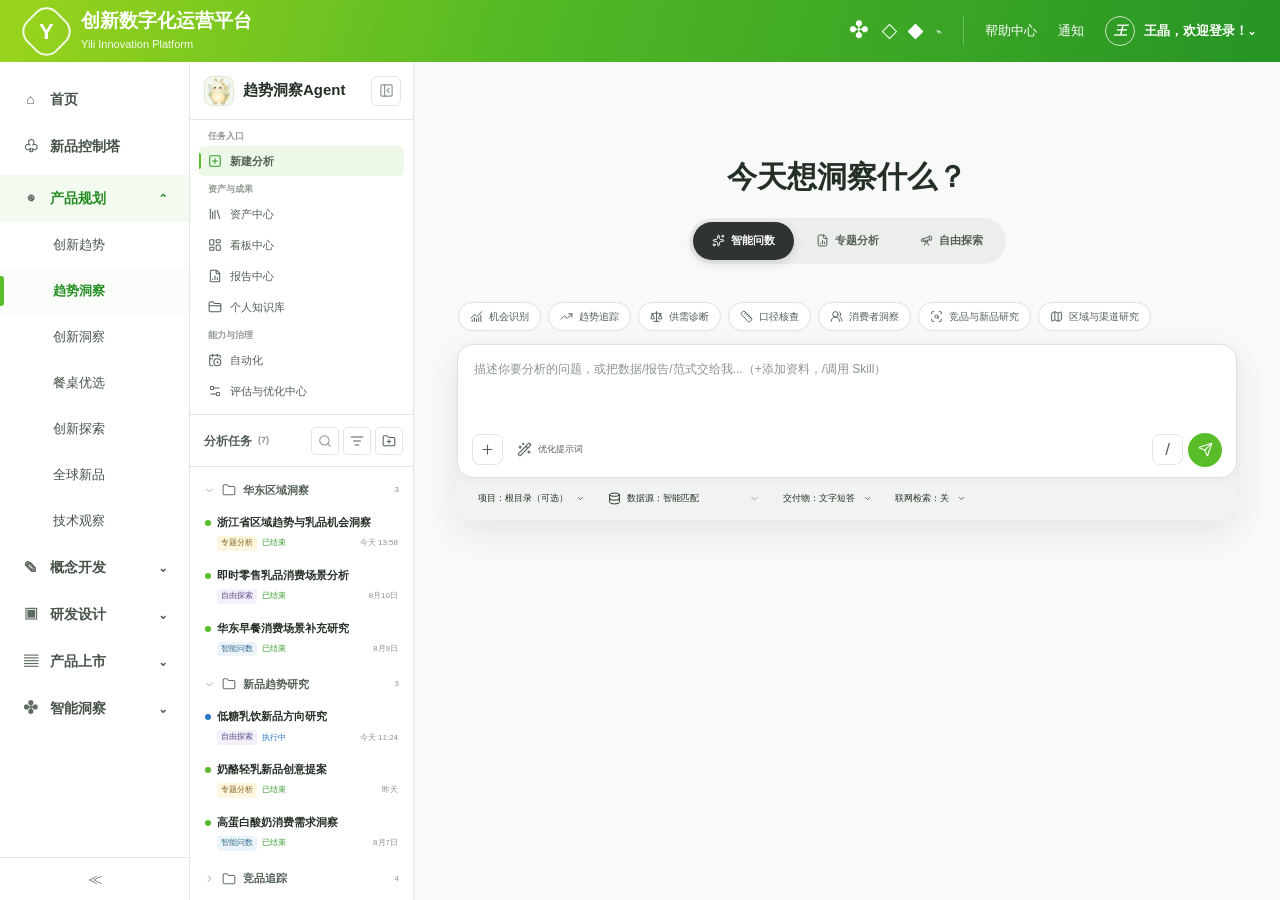
==== commit d1fded92: "Update yili-yip-agent.html" ====
--- a/yili-yip-agent.html
+++ b/yili-yip-agent.html
@@ -225,11 +225,12 @@
     @media(max-width:680px){.config-mask{padding:8px}.topic-config-dialog{width:calc(100vw - 16px);height:calc(100vh - 16px)}.topic-form-grid{grid-template-columns:1fr}.topic-field.full,.material-block{grid-column:1}.material-row{grid-template-columns:1fr 28px}.material-row textarea,.material-upload{grid-column:1}.topic-report-tabs{display:none}.topic-concepts{grid-template-columns:1fr}.topic-report-metrics{grid-template-columns:repeat(2,1fr)}}
 
     /* Full version: Prompt and Skill asset collections. */
-    #page-assets .skill-surface{grid-row:3;min-height:0;display:grid;grid-template-rows:48px minmax(0,1fr);background:#fff;border:1px solid var(--line);border-radius:8px;overflow:hidden}
+    #page-assets .skill-surface,#page-assets .scene-surface{grid-row:3;min-height:0}
+    #page-assets .skill-surface{display:grid;grid-template-rows:48px minmax(0,1fr);background:#fff;border:1px solid var(--line);border-radius:8px;overflow:hidden}
     #page-assets .skill-surface[hidden]{display:none!important}
     #page-assets .center-workspace.catalog-page:not(.knowledge-mode){grid-template-rows:67px 56px minmax(0,1fr)!important}
     #page-assets .center-workspace.catalog-page:not(.knowledge-mode) .asset-primary-tabs{display:flex!important}
-    #page-assets .center-workspace.catalog-page:not(.knowledge-mode) .prompt-surface,#page-assets .center-workspace.catalog-page:not(.knowledge-mode) .skill-surface{grid-row:3!important}
+    #page-assets .center-workspace.catalog-page:not(.knowledge-mode) .prompt-surface,#page-assets .center-workspace.catalog-page:not(.knowledge-mode) .skill-surface,#page-assets .center-workspace.catalog-page:not(.knowledge-mode) .scene-surface{grid-row:3!important}
     #page-assets .center-workspace.catalog-page.knowledge-mode{grid-template-rows:67px minmax(0,1fr)!important}
     #page-assets .center-workspace.catalog-page.knowledge-mode .asset-primary-tabs{display:none!important}
     #page-assets .center-workspace.catalog-page.knowledge-mode .knowledge-surface{grid-row:2!important}
@@ -238,7 +239,6 @@
     .skill-filter-nav .mini-search{width:min(220px,24vw);margin-left:auto}
     .skill-filter-nav .asset-multi-filter[data-skill-multi="scope"] .asset-multi-trigger:before{content:"范围"}
     .skill-filter-nav .asset-multi-filter[data-skill-multi="scene"] .asset-multi-trigger:before{content:"场景"}
-    .skill-filter-nav .asset-multi-filter[data-skill-multi="mode"] .asset-multi-trigger:before{content:"模式"}
     .skill-upload-button{height:30px;display:flex;align-items:center;gap:5px;padding:0 11px;color:#fff;background:var(--green);border:0;border-radius:5px;font-size:8px;font-weight:700;white-space:nowrap}
     .skill-upload-button:hover{background:var(--green-dark)}
     .skill-upload-button .lucide{width:12px;height:12px}
@@ -318,33 +318,64 @@
     @media(max-width:920px){.material-row{grid-template-columns:minmax(160px,.8fr) minmax(240px,1.4fr) 28px}}
     @media(max-width:680px){.material-row{grid-template-columns:1fr 28px}.material-row textarea{grid-column:1}}
 
-    /* WorkBuddy-style slash invocation; Skill chips stay separate from editable Prompt text. */
+    /* WorkBuddy-style invocation with compact, viewport-safe menus. */
     .prompt-box,.composer{position:relative}
-    .syntax-button{width:31px;height:31px;display:grid;place-items:center;padding:0;color:var(--ink2);background:#fff;border:1px solid var(--line);border-radius:8px;font-size:17px!important;font-weight:700;line-height:1}
+    .syntax-button{width:31px;height:31px;display:grid;place-items:center;padding:0;color:var(--ink2);background:#fff;border:1px solid var(--line);border-radius:8px;font-size:0!important;line-height:1}
+    .syntax-button .lucide{width:15px;height:15px}
+    .syntax-button .skill-slash{display:block;color:currentColor;font:500 17px/1 Arial,sans-serif;transform:translateY(-.5px)}
     .syntax-button:hover,.syntax-button.active{color:var(--green-dark);background:var(--green-soft);border-color:#b9dba9}
     .composer-send-tools .syntax-button{width:29px;height:29px;border-radius:7px}
     .skill-picker[hidden]{display:none!important}
-    .skill-picker{position:absolute;z-index:95;left:14px;bottom:calc(100% + 8px);width:min(540px,calc(100% - 28px));overflow:hidden;background:#fff;border:1px solid #d9dfd8;border-radius:10px;box-shadow:0 18px 44px rgba(35,55,31,.18)}
-    .skill-picker-head{height:48px;display:flex;align-items:center;justify-content:space-between;gap:10px;padding:0 14px;border-bottom:1px solid var(--line2)}
-    .skill-picker-head b{font-size:16px}.skill-picker-head span{color:var(--muted);font-size:12px}
-    .skill-picker-search{display:flex;align-items:center;gap:8px;margin:10px 12px 4px;padding:0 10px;background:#f6f8f5;border:1px solid var(--line);border-radius:7px}
-    .skill-picker-search .lucide{width:15px;height:15px;color:var(--muted)}.skill-picker-search input{min-width:0;height:36px;flex:1;padding:0;background:transparent;border:0;outline:0;font-size:14px}
-    .skill-picker-list{max-height:292px;padding:5px 8px 8px;overflow:auto}
-    .skill-picker-row{min-height:58px;display:grid;grid-template-columns:minmax(0,1fr) 32px;align-items:center;gap:4px;border-radius:7px}
+    .skill-picker{position:absolute;z-index:95;left:14px;bottom:calc(100% + 8px);width:min(460px,calc(100% - 28px));max-height:320px;overflow:hidden;background:#fff;border:1px solid #d9dfd8;border-radius:9px;box-shadow:0 14px 34px rgba(35,55,31,.16)}
+    .skill-picker-head{height:39px;display:flex;align-items:center;justify-content:space-between;gap:10px;padding:0 12px;border-bottom:1px solid var(--line2)}
+    .skill-picker-head b{font-size:12px}.skill-picker-head span{color:var(--muted);font-size:9px}
+    .skill-picker-search{display:flex;align-items:center;gap:7px;margin:7px 8px 3px;padding:0 9px;background:#f6f8f5;border:1px solid var(--line);border-radius:6px}
+    .skill-picker-search .lucide{width:13px;height:13px;color:var(--muted)}.skill-picker-search input{min-width:0;height:31px;flex:1;padding:0;background:transparent;border:0;outline:0;font-size:10px}
+    .skill-picker-list{max-height:220px;padding:3px 6px 6px;overflow:auto}
+    .skill-picker-row{min-height:47px;display:grid;grid-template-columns:minmax(0,1fr) 29px;align-items:center;gap:3px;border-radius:6px}
     .skill-picker-row:hover{background:#f4f6f3}
-    .skill-picker-select{min-width:0;height:100%;display:grid;grid-template-columns:30px minmax(0,1fr);align-items:center;gap:10px;padding:7px 8px;color:var(--ink2);background:transparent;border:0;text-align:left}
-    .skill-picker-icon{width:30px;height:30px;display:grid;place-items:center;color:var(--green-dark);background:var(--green-soft);border-radius:6px}.skill-picker-icon .lucide{width:15px;height:15px}
-    .skill-picker-copy{min-width:0}.skill-picker-copy b,.skill-picker-copy small{display:block;overflow:hidden;text-overflow:ellipsis;white-space:nowrap}.skill-picker-copy b{font-size:14px}.skill-picker-copy small{margin-top:3px;color:var(--muted);font-size:12px}
-    .skill-picker-pin{width:28px;height:28px;display:grid;place-items:center;padding:0;color:#9aa39a;background:transparent;border:0;border-radius:5px}.skill-picker-pin:hover,.skill-picker-pin.active{color:var(--green-dark);background:#fff}.skill-picker-pin.active .lucide{fill:currentColor}.skill-picker-pin .lucide{width:14px;height:14px}
-    .skill-picker-empty{padding:28px 16px;text-align:center;color:var(--muted);font-size:13px}
+    .skill-picker-select{min-width:0;height:100%;display:grid;grid-template-columns:27px minmax(0,1fr);align-items:center;gap:8px;padding:6px 7px;color:var(--ink2);background:transparent;border:0;text-align:left}
+    .skill-picker-icon{width:27px;height:27px;display:grid;place-items:center;color:var(--green-dark);background:var(--green-soft);border-radius:5px}.skill-picker-icon .lucide{width:13px;height:13px}
+    .skill-picker-copy{min-width:0}.skill-picker-copy b,.skill-picker-copy small{display:block;overflow:hidden;text-overflow:ellipsis;white-space:nowrap}.skill-picker-copy b{font-size:10px}.skill-picker-copy small{margin-top:2px;color:var(--muted);font-size:8px}
+    .skill-picker-pin{width:26px;height:26px;display:grid;place-items:center;padding:0;color:#9aa39a;background:transparent;border:0;border-radius:5px}.skill-picker-pin:hover,.skill-picker-pin.active{color:var(--green-dark);background:#fff}.skill-picker-pin.active .lucide{fill:currentColor}.skill-picker-pin .lucide{width:12px;height:12px}
+    .skill-picker-empty{padding:24px 14px;text-align:center;color:var(--muted);font-size:9px}
     .attachment-chip.skill-chip{color:var(--green-dark);background:#edf7e8;border-color:#b9dba9}.attachment-chip.skill-chip>i{color:var(--green-dark)}
+    .prompt-box>.attachment-list,.composer>.attachment-list{width:100%;margin-bottom:4px;flex-wrap:nowrap;overflow-x:auto;scrollbar-width:none}.prompt-box>.attachment-list::-webkit-scrollbar,.composer>.attachment-list::-webkit-scrollbar{display:none}.prompt-box>.attachment-list .attachment-chip,.composer>.attachment-list .attachment-chip{flex:0 0 auto}
+    .capability-stack{height:38px;min-height:38px;overflow:hidden}.capability-row,.capability-commands,.capability-commands.open{height:38px;min-height:38px}.capability-row{padding-bottom:0}.capability-commands{padding:4px 6px}.capability-back,.instruction-command{height:28px;min-height:28px}.command-scroller{padding-bottom:2px}
+    .custom-select.open{z-index:125}.custom-select-menu{z-index:150}.custom-select.drop-up .custom-select-menu{top:auto;bottom:32px}.flow-dialog .custom-select.open{z-index:170}
+
+    /* Governance workspace: approval, monitoring and feedback collection. */
+    #page-admin .catalog-surface{background:#fff}
+    #page-admin .admin-content{padding:0;overflow:hidden}
+    .admin-view-shell{height:100%;min-height:0;display:grid;grid-template-rows:45px auto minmax(0,1fr)}
+    .admin-view-bar{display:flex;align-items:center;justify-content:space-between;gap:12px;padding:0 14px;border-bottom:1px solid var(--line)}
+    .admin-view-bar .subtabs{gap:20px}.admin-view-bar .subtab{font-size:9px}
+    .admin-view-tools{min-width:0;display:flex;align-items:center;justify-content:flex-end;gap:6px}.admin-view-tools .mini-search{width:190px}.admin-view-tools .custom-select{min-width:112px}
+    .admin-summary-strip{min-height:50px;display:flex;align-items:center;gap:0;padding:8px 14px;border-bottom:1px solid var(--line2);background:#fbfcfb}
+    .admin-summary-item{min-width:128px;padding:0 18px;border-right:1px solid var(--line)}.admin-summary-item:first-child{padding-left:0}.admin-summary-item:last-child{border:0}
+    .admin-summary-item b{display:block;font-size:14px;line-height:1.2}.admin-summary-item span{display:block;margin-top:3px;color:var(--muted);font-size:8px}
+    .admin-table-scroll{min-height:0;overflow:auto}.admin-table-scroll .data-table{min-width:790px}.admin-table-scroll .data-table td{vertical-align:middle}
+    .admin-object-cell{max-width:300px}.admin-object-cell b,.admin-object-cell small{overflow:hidden;text-overflow:ellipsis;white-space:nowrap}
+    .admin-empty{padding:58px 20px;text-align:center;color:var(--muted);font-size:9px}.admin-empty b{display:block;margin-bottom:4px;color:var(--ink2);font-size:11px}
+    .admin-review-workspace{height:100%;min-height:0;display:grid;grid-template-rows:52px minmax(0,1fr) 56px}
+    .admin-review-head{display:flex;align-items:center;gap:9px;padding:0 15px;border-bottom:1px solid var(--line)}.admin-review-head button{width:29px;height:29px;display:grid;place-items:center;padding:0;color:var(--ink2);background:#fff;border:1px solid var(--line);border-radius:5px}.admin-review-head button .lucide{width:13px;height:13px}.admin-review-head div{min-width:0;flex:1}.admin-review-head b,.admin-review-head small{display:block;overflow:hidden;text-overflow:ellipsis;white-space:nowrap}.admin-review-head b{font-size:11px}.admin-review-head small{margin-top:1px;color:var(--muted);font-size:8px}
+    .admin-review-body{min-height:0;display:grid;grid-template-columns:minmax(0,1fr) 250px;overflow:hidden}.admin-review-main{min-width:0;min-height:0;padding:15px 16px;overflow:auto;border-right:1px solid var(--line)}.admin-review-aside{min-height:0;padding:14px;overflow:auto;background:#fafbfa}.admin-review-aside>section{padding-bottom:13px;margin-bottom:13px;border-bottom:1px solid var(--line)}.admin-review-aside>section:last-child{border:0}.admin-review-aside h3{margin:0 0 8px;font-size:10px}.admin-review-aside dl{margin:0}.admin-review-aside dl div{padding:6px 0}.admin-review-aside dt{color:var(--muted);font-size:7px}.admin-review-aside dd{margin:2px 0 0;color:var(--ink2);font-size:8px;font-weight:700}
+    .admin-review-document{min-height:360px;padding:22px 24px;background:#fff;border:1px solid var(--line);box-shadow:0 5px 18px rgba(35,55,31,.04)}.admin-review-document h2{margin:0;font-size:17px}.admin-review-document h3{margin:19px 0 6px;font-size:10px}.admin-review-document p{margin:0;color:var(--ink2);font-size:9px;line-height:1.75}.admin-review-document .preview-kpis{margin-bottom:16px}
+    .admin-review-foot{display:flex;align-items:center;justify-content:space-between;gap:12px;padding:0 15px;border-top:1px solid var(--line);background:#fff}.admin-review-foot span{color:var(--muted);font-size:8px}.admin-review-actions{display:flex;gap:7px}.admin-review-actions button{height:31px;padding:0 11px;border-radius:5px;font-size:9px}.admin-secondary{color:var(--ink2);background:#fff;border:1px solid var(--line)}.admin-primary{color:#fff;background:var(--green);border:1px solid var(--green);font-weight:700}
+    .admin-review-note{width:100%;min-height:76px;padding:8px;border:1px solid var(--line);border-radius:5px;resize:vertical;outline:0;font-size:9px}.admin-review-note:focus{border-color:#91ca76;box-shadow:0 0 0 2px rgba(88,189,40,.08)}
+    .user-scope-picker{display:grid;gap:5px;margin-top:7px}.user-scope-picker[hidden]{display:none!important}.user-scope-picker label{height:31px;display:flex;align-items:center;gap:7px;padding:0 8px;background:#fff;border:1px solid var(--line);border-radius:5px;font-size:8px}.user-scope-picker input{accent-color:var(--green)}
+    .monitor-node{max-width:180px;overflow:hidden;text-overflow:ellipsis;white-space:nowrap}.monitor-running{display:inline-flex;align-items:center;gap:5px}.monitor-running:before{content:"";width:6px;height:6px;background:var(--blue);border-radius:50%;animation:progress-pulse 1.2s ease-in-out infinite}
+    .feedback-quote{margin-top:10px;padding:11px 12px;color:var(--ink2);background:#f6f8f5;border-left:3px solid var(--green);font-size:9px;line-height:1.65}.feedback-context{margin-top:10px;padding:10px;border:1px solid var(--line);border-radius:6px}.feedback-context b{display:block;font-size:9px}.feedback-context p{margin:4px 0 0;color:var(--muted);font-size:8px;line-height:1.6}
+    .skill-version-stack{display:flex;align-items:center;gap:5px}.skill-pending-badge{padding:3px 5px;color:var(--amber);background:var(--amber-soft);border-radius:4px;font-size:7px;font-weight:700}.skill-pending-badge.returned{color:#a44b42;background:#fff0ee}
+    .skill-version-panel{display:grid;gap:6px;margin-top:11px}.skill-version-row{display:grid;grid-template-columns:78px minmax(0,1fr) auto;align-items:center;gap:9px;padding:8px 9px;background:#f7f9f6;border:1px solid var(--line2);border-radius:5px}.skill-version-row.pending{background:#fffaf1;border-color:#eed7ae}.skill-version-row>span{color:var(--muted);font-size:8px}.skill-version-row b,.skill-version-row small{display:block}.skill-version-row b{font-size:9px}.skill-version-row small{margin-top:2px;color:var(--muted);font-size:7px}.skill-version-row em{color:var(--muted);font-size:7px;font-style:normal}.skill-history-list{display:grid;gap:5px}.skill-history-item{display:grid;grid-template-columns:62px minmax(0,1fr) 72px;align-items:center;gap:8px;padding:8px 9px;border-bottom:1px solid var(--line2)}.skill-history-item b{font-size:9px}.skill-history-item span,.skill-history-item time{color:var(--muted);font-size:8px}.skill-card-actions .skill-update{color:var(--green-dark);border-color:#c4dfb8}
+    @media(max-width:980px){.admin-review-body{grid-template-columns:minmax(0,1fr) 210px}.admin-summary-item{min-width:112px;padding:0 12px}.admin-view-tools .mini-search{width:145px}}
 
     /* Result actions live directly below the final output; page-head sharing is QA-only. */
     .share-btn[hidden]{display:none!important}
-    .workspace-final-actions{display:flex!important;align-items:center;justify-content:space-between;gap:10px;margin:10px 0 0;padding-top:10px;border-top:1px solid var(--line2)}
+    .workspace-final-actions{display:flex!important;align-items:center;justify-content:flex-start;gap:5px;margin:7px 0 0;padding-top:7px;border-top:1px solid var(--line2);flex-wrap:wrap}
     .workspace-result-primary,.workspace-feedback{display:flex;align-items:center;gap:5px;flex-wrap:wrap}
-    .workspace-final-actions button{width:auto;height:32px;justify-content:center;padding:0 9px;font-size:13px}
-    .workspace-feedback{margin-left:auto}.workspace-feedback button{color:var(--muted);background:transparent;border-color:transparent}.workspace-feedback button:hover,.workspace-feedback button.active{color:var(--green-dark);background:var(--green-soft);border-color:transparent}
+    .workspace-final-actions button{width:auto;height:28px;justify-content:center;padding:0 7px;font-size:8px}
+    .workspace-feedback{margin-left:auto;padding-left:5px;border-left:1px solid var(--line2)}.workspace-feedback button{color:var(--muted);background:transparent;border-color:transparent}.workspace-feedback button:hover,.workspace-feedback button.active{color:var(--green-dark);background:var(--green-soft);border-color:transparent}.workspace-feedback button[data-response-action="like"],.workspace-feedback button[data-response-action="dislike"]{width:28px;padding:0;font-size:0}
     /* QA conversation sharing enters a selectable, read-only conversation canvas. */
     .task-workspace{position:relative}
     .share-selection-layer{position:absolute;z-index:140;inset:0;display:grid;grid-template-rows:58px minmax(0,1fr) 64px;background:#f7f8f7}
@@ -361,6 +392,179 @@
     .share-selection-ready{max-width:620px;margin:70px auto;padding:28px;background:#fff;border:1px solid var(--line);border-radius:9px;text-align:center}.share-selection-ready>i{width:46px;height:46px;display:grid;place-items:center;margin:0 auto 12px;color:var(--green-dark);background:var(--green-soft);border-radius:50%;font-style:normal}.share-selection-ready>i .lucide{width:22px;height:22px}.share-selection-ready h3{margin:0;font-size:18px}.share-selection-ready p{margin:8px 0 16px;color:var(--muted);font-size:13px}.share-selection-link{display:flex;align-items:center;gap:8px;padding:10px 12px;background:#f5f7f4;border-radius:6px;text-align:left}.share-selection-link span{min-width:0;flex:1;overflow:hidden;text-overflow:ellipsis;white-space:nowrap;font-size:12px}.share-selection-link button{height:28px;padding:0 8px;color:var(--green-dark);background:#fff;border:1px solid #b7d9a8;border-radius:5px;font-size:12px}
     @media(max-width:1080px){.workspace-final-actions{align-items:flex-start;flex-direction:column}.workspace-feedback{margin-left:0}.workspace-final-actions button span{display:inline}}
     @media(max-width:760px){.skill-picker{left:8px;width:calc(100% - 16px)}.share-selection-scroll{padding:14px}.share-selection-foot{align-items:stretch;flex-direction:column;padding:9px 14px}.share-selection-layer{grid-template-rows:58px minmax(0,1fr) auto}.share-selection-buttons{justify-content:flex-end}}
+
+    /* Confirmed navigation and analysis-list type scale. */
+    .agent-nav>.agent-nav-group>.agent-nav-label{height:20px;padding:0 9px;font-size:9px;line-height:20px}
+    .agent-nav-group button{height:30px;min-height:30px;font-size:11px}
+    .agent-nav-group button span{font-size:11px}
+    .agent-context-heading{height:auto;min-height:52px;padding:7px 10px 7px 14px}
+    .agent-context-host .folder-head,.agent-context-host .folder-head .project-name,.agent-context-host .task-item-copy b{font-size:11px}
+    .syntax-button .skill-slash{color:#526055}
+    .capability-label,.cap-chip,.capability-back,.instruction-command{font-size:10px}
+
+    /* Inner pages: 8px metadata labels, 9px minimum for readable content and actions. */
+    :is(
+      .task-type,.pinned-state,.source-kind,.source-meta,.file-type,.context-file small,
+      .evidence-item footer,.preview-kpi span,.public-badge,.mine-badge,.review-badge,
+      .node-state,.report-tag,.asset-kind,.asset-foot,.scene-nav-head span,.scene-overview-meta,
+      .prompt-record-meta,.row-status,.tile-meta,.metric span,.metric small,.stage b,
+      .process-group-head,.knowledge-file small,.knowledge-file-name small,.knowledge-folder-copy small,
+      .catalog-head-switcher .center-nav-button em,.prompt-card-tag,.prompt-card-usage,
+      .knowledge-section-title,.knowledge-file-head,.knowledge-file-cell,.source-picker-menu>b small,
+      .workspace-section-head small,.workspace-user-head small,.workspace-section-head>span,
+      .workspace-user-main small,.execution-node-state,.reference-scope,.reference-list-head,
+      .reference-picker-foot,.process-node-head em,.process-folder-head em,.process-tree-file em,
+      .process-tree-file .file-badge,.topic-report-brand small,.topic-report-tabs span,
+      .topic-report-copy small,.topic-report-metric span,.topic-custom-period em,.material-count,
+      .topic-config-footer>span,.skill-tag,.skill-version,.skill-package-copy small,
+      .skill-package-strip>em,.skill-card-usage,.skill-detail-side dt,.skill-pending-badge,
+      .skill-version-row>span,.skill-version-row small,.skill-version-row em,
+      .skill-history-item span,.skill-history-item time,.admin-summary-item span,
+      .admin-review-head small,.admin-review-aside dt,.trial-value span,.subscription-run small,
+      .subscription-config-item span,.subscription-report-meta span,.qa-score span,
+      .qa-thinking-head em,.execution-timeline-summary em,.workspace-browser-menu header small,
+      .workspace-browser-menu section>b,.quick-menu>b
+    ){font-size:8px!important}
+
+    :is(
+      .source-card p,.context-note,.progress-row small,.progress-step small,.context-file b,
+      .evidence-item blockquote,.qa-row,.scene-nav-item small,.prompt-record .prompt-summary,
+      .prompt-record .prompt-copyline,.workflow-card p,.share-option p,.review-side span,
+      .source-picker-menu small,.report-cover strong,.preview-table th,.preview-table td,
+      .preview-evidence,
+      .parallel-summary span,.knowledge-save-summary p,.subscription-source-type small,
+      .subscription-source-summary p,.subscription-parameter-copy small,.subscription-source-note,
+      .subscription-section-head span,.subscription-trial-copy p,.trial-result-head p,
+      .trial-value b,.subscription-detail-head p,.subscription-parameter-summary p,
+      .qa-chart-row,.qa-chart-row b,.qa-follow-up>span,.workspace-user-main b,
+      .workspace-user-empty,.workspace-guidance p,.execution-node-main>p,
+      .execution-node-detail dl>div,.async-status p,.process-folder-head b,.process-tree-file b,
+      .topic-section-title p,.topic-field-hint,.topic-report-copy p,.topic-concept span,
+      .skill-card-summary,.skill-package-copy b,.skill-package-zone small,.skill-file-entry,
+      .skill-detail-side dd,.result-action-choice button>span small,.skill-picker-copy small,
+      .admin-review-aside dd,.admin-review-foot span,.feedback-context p,.task-list-empty
+    ){font-size:9px!important}
+
+    :is(
+      .source-actions button,.file-preview-actions button,.prompt-record-actions button,
+      .table-action,.response-action,.follow-chip,.reuse-actions button,.file-handle,
+      .knowledge-file-actions button,.knowledge-drive-toolbar #knowledge-new-folder,
+      .knowledge-upload-trigger,.knowledge-upload-menu button,.knowledge-batch-tools button,
+      .knowledge-item-menu button,.subscription-add-param,.subscription-trial-button,
+      .qa-action-row .qa-reuse-action,.qa-thinking-toggle,.workspace-user-actions button,
+      .workspace-breadcrumb button,.workspace-item-menu button,.response-reuse button,
+      .execution-timeline-toggle,.execution-node-detail-toggle,.prompt-undo button,.task-restore,
+      .material-upload,.material-add,.skill-upload-button,.skill-card-actions button,
+      .skill-mode-options label,.workspace-final-actions button,.visibility-editor label,
+      .user-scope-picker label
+    ){font-size:9px!important}
+
+    /* 成果操作与反馈保持同一行；窄工作区自动收为图标按钮。 */
+    .context-panel{container-type:inline-size}
+    .workspace-final-actions{align-items:center;flex-direction:row;gap:5px;flex-wrap:nowrap}
+    .workspace-result-primary{min-width:0;flex-wrap:nowrap}
+    .workspace-feedback{
+      width:auto;
+      flex:0 0 auto;
+      justify-content:flex-end;
+      flex-wrap:nowrap;
+      margin-left:auto;
+      padding:0 0 0 5px;
+      border-top:0;
+      border-left:1px solid var(--line2)
+    }
+    .workspace-feedback button,
+    .workspace-feedback button[data-response-action="like"],
+    .workspace-feedback button[data-response-action="dislike"]{
+      width:auto;
+      flex:0 0 auto;
+      padding:0 7px;
+      font-size:9px!important;
+      white-space:nowrap
+    }
+    @container (max-width:540px){
+      .workspace-final-actions button{width:28px;padding:0;flex:0 0 28px;font-size:0!important}
+      .workspace-final-actions button span{display:none}
+      .workspace-final-actions .workspace-feedback button,
+      .workspace-final-actions .workspace-feedback button[data-response-action="like"],
+      .workspace-final-actions .workspace-feedback button[data-response-action="dislike"]{
+        width:28px;
+        padding:0;
+        font-size:0!important
+      }
+      .workspace-final-actions .lucide{width:13px;height:13px}
+    }
+
+    /* 场景管理：仅在评估与优化中做轻量增删查改。 */
+    .scene-surface[hidden]{display:none!important}
+    .scene-surface{min-height:0;display:grid;grid-template-rows:45px minmax(0,1fr);background:#fff;border:1px solid var(--line);border-radius:8px;overflow:hidden}
+    .scene-library-toolbar{display:flex;align-items:center;justify-content:space-between;gap:10px;padding:0 12px;border-bottom:1px solid var(--line)}
+    .scene-library-toolbar>div{display:flex;align-items:center;gap:7px}
+    .scene-library-list{min-height:0;padding:10px 12px 16px;overflow:auto}
+    .scene-admin-shell{grid-template-rows:45px minmax(0,1fr)}
+    .scene-admin-shell .admin-view-tools{flex-wrap:nowrap}
+    .scene-library-table{min-width:720px;border-top:1px solid var(--line2)}
+    .scene-library-head,.scene-library-row{display:grid;grid-template-columns:minmax(170px,1.1fr) minmax(260px,2fr) 90px 72px 130px;align-items:center;gap:10px}
+    .scene-library-head{height:34px;padding:0 10px;color:var(--muted);background:#f7f8f7;border-bottom:1px solid var(--line);font-size:8px;font-weight:700}
+    .scene-library-row{min-height:66px;padding:9px 10px;border-bottom:1px solid var(--line2)}
+    .scene-library-row:hover{background:#fbfdfb}
+    .scene-library-name{min-width:0;display:flex;align-items:center;gap:9px}
+    .scene-library-icon{width:31px;height:31px;display:grid;place-items:center;flex:0 0 auto;color:var(--green-dark);background:var(--green-soft);border-radius:6px}
+    .scene-library-icon .lucide{width:15px;height:15px}
+    .scene-library-name b,.scene-library-copy b{display:block;font-size:10px}
+    .scene-library-name small,.scene-library-copy small{display:block;margin-top:3px;color:var(--muted);font-size:8px;line-height:1.45}
+    .scene-library-desc{color:var(--ink2);font-size:9px;line-height:1.55}
+    .scene-library-count{font-size:9px;color:var(--ink2)}
+    .scene-library-actions{display:flex;justify-content:flex-end;gap:4px}
+    .scene-library-actions button{width:27px;height:27px;display:grid;place-items:center;padding:0;color:var(--muted);background:#fff;border:1px solid var(--line);border-radius:5px}
+    .scene-library-actions button:hover{color:var(--green-dark);background:var(--green-soft);border-color:#b8dca8}
+    .scene-library-actions .lucide{width:13px;height:13px}
+    .scene-editor-skills{display:grid;grid-template-columns:repeat(2,minmax(0,1fr));gap:6px;margin-top:6px}
+    .scene-editor-skills label{min-height:35px;display:flex;align-items:center;gap:7px;padding:6px 8px;border:1px solid var(--line);border-radius:5px;font-size:9px}
+    .scene-editor-skills label:has(input:checked){border-color:#a9d794;background:#fbfef9}
+    .scene-editor-skills input{accent-color:var(--green)}
+
+    /* 运行监控：控制台看总体状态，操作日志追溯单次调用。 */
+    .monitor-mode-tabs{display:flex;align-items:center;gap:3px;padding:3px;background:#f1f3f1;border-radius:6px}
+    .monitor-mode-tabs button{height:28px;padding:0 10px;color:var(--muted);background:transparent;border:0;border-radius:5px;font-size:9px}
+    .monitor-mode-tabs button.active{color:var(--green-dark);background:#fff;box-shadow:0 1px 3px rgba(35,55,31,.08);font-weight:700}
+    .admin-view-shell.monitor-shell{grid-template-rows:45px minmax(0,1fr)}
+    .monitor-view-body{min-width:0;min-height:0;overflow:auto}
+    .monitor-view-body.run-mode{display:grid;grid-template-rows:auto minmax(0,1fr);overflow:hidden}
+    .monitor-view-body .monitor-console-stack{padding:10px 14px 18px}
+    .monitor-console-stack{display:grid;gap:10px;padding:10px 0 18px}
+    .monitor-console-panel{padding:13px 14px;background:#fff;border:1px solid var(--line);border-radius:7px}
+    .monitor-console-head{display:flex;align-items:flex-start;justify-content:space-between;gap:12px;margin-bottom:11px}
+    .monitor-console-head b{display:block;font-size:11px}
+    .monitor-console-head p{margin:3px 0 0;color:var(--muted);font-size:9px;line-height:1.5}
+    .monitor-console-head button{height:28px;display:flex;align-items:center;gap:5px;padding:0 9px;color:var(--green-dark);background:#fff;border:1px solid #b8dca8;border-radius:5px;font-size:9px}
+    .monitor-console-head button .lucide{width:12px;height:12px}
+    .monitor-resource-grid{display:grid;grid-template-columns:repeat(3,minmax(0,1fr));border:1px solid var(--line);border-radius:6px;overflow:hidden}
+    .monitor-resource-item{min-width:0;padding:11px 12px;background:#fafbfa}
+    .monitor-resource-item+.monitor-resource-item{border-left:1px solid var(--line)}
+    .monitor-resource-item span{display:block;color:var(--muted);font-size:8px}
+    .monitor-resource-item b{display:block;margin-top:4px;color:var(--ink);font-size:18px}
+    .monitor-resource-item small{display:block;margin-top:3px;color:var(--muted);font-size:8px}
+    .monitor-breakdown{display:grid;gap:8px;margin-top:11px}
+    .monitor-breakdown-row{display:grid;grid-template-columns:90px minmax(120px,1fr) 64px;align-items:center;gap:9px;font-size:9px}
+    .monitor-breakdown-track{height:6px;overflow:hidden;background:#e8ece7;border-radius:4px}
+    .monitor-breakdown-track i{display:block;height:100%;background:var(--green);border-radius:4px}
+    .monitor-breakdown-row em{color:var(--muted);font-style:normal;text-align:right}
+    .monitor-mode-table{display:grid;border:1px solid var(--line);border-radius:6px;overflow:hidden}
+    .monitor-mode-row{display:grid;grid-template-columns:minmax(120px,1.2fr) 100px 90px 90px;align-items:center;min-height:38px;padding:0 10px;border-bottom:1px solid var(--line2);font-size:9px}
+    .monitor-mode-row:last-child{border-bottom:0}.monitor-mode-row.head{min-height:31px;color:var(--muted);background:#f7f8f7;font-size:8px;font-weight:700}
+    .monitor-mode-row b{font-size:9px}.monitor-rate{color:var(--green-dark);font-weight:700}.monitor-rate.warn{color:#a56b00}
+    .monitor-feedback-summary{display:grid;grid-template-columns:140px minmax(0,1fr);gap:16px;align-items:center}
+    .monitor-feedback-score{padding-right:16px;border-right:1px solid var(--line)}
+    .monitor-feedback-score b{display:block;font-size:25px;color:var(--green-dark)}
+    .monitor-feedback-score span{color:var(--muted);font-size:8px}
+    .monitor-feedback-bars{display:grid;gap:7px}
+    .monitor-feedback-bars div{display:grid;grid-template-columns:45px minmax(100px,1fr) 35px;align-items:center;gap:8px;font-size:9px}
+    .monitor-feedback-bars i{height:6px;background:var(--green);border-radius:4px}.monitor-feedback-bars div:nth-child(2) i{background:#d9a54b}.monitor-feedback-bars div:nth-child(3) i{background:#98a29a}
+    .operation-log-table{min-width:1050px}.operation-log-table th:nth-child(4),.operation-log-table td:nth-child(4),.operation-log-table th:nth-child(5),.operation-log-table td:nth-child(5){min-width:190px}
+    .operation-log-copy{max-width:260px;display:-webkit-box;overflow:hidden;-webkit-box-orient:vertical;-webkit-line-clamp:2;color:var(--ink2);font-size:9px;line-height:1.45}
+    .operation-log-detail{display:grid;gap:10px}.operation-log-detail section{padding:11px 12px;background:#fafbfa;border:1px solid var(--line);border-radius:6px}.operation-log-detail b{display:block;margin-bottom:5px;font-size:10px}.operation-log-detail p{margin:0;color:var(--ink2);font-size:9px;line-height:1.65}.monitor-note{display:flex;align-items:center;gap:6px;color:var(--muted);font-size:8px}.monitor-note .lucide{width:12px;height:12px}
+    @media(max-width:1050px){.monitor-resource-grid{grid-template-columns:1fr}.monitor-resource-item+.monitor-resource-item{border-left:0;border-top:1px solid var(--line)}.monitor-feedback-summary{grid-template-columns:1fr}.monitor-feedback-score{border-right:0;border-bottom:1px solid var(--line);padding:0 0 10px}}
   </style>
   <script>
 /**
@@ -459,12 +663,10 @@
 	                <div class="thread" id="active-task-thread">
 	                  <div class="user-message">分析浙江区域的宏观环境、消费文化、人群特征与乳品市场机会，重点关注年轻消费者和在地风味。</div>
 	                  <div class="agent-message"><span class="agent-avatar">趋</span><div class="message-copy"><b>趋势洞察Agent</b><p>分析已完成。本次整合浙江统计年鉴、公开行业资料与社媒讨论数据 <button class="source-ref" data-source-id="stat">来源 1</button><button class="source-ref" data-source-id="social">来源 2</button>。报告已通过结构、指标一致性和证据引用检查。</p></div></div>
-	                  <div class="insight-brief"><h3>核心结论摘要</h3><div class="insight-row"><i>1</i><span>年轻人群对“轻负担 + 地域风味”的组合兴趣增长，社媒有效讨论量同比提升 24.6% <button class="source-ref" data-source-id="social">来源 2</button></span></div><div class="insight-row"><i>2</i><span>浙江低温乳品渠道密度较高，但地方风味供给仍以短期联名为主 <button class="source-ref" data-source-id="market">来源 3</button></span></div></div>
 	                  <div class="result-card"><div class="result-head"><b>浙江省区域趋势与乳品机会洞察</b><span class="report-tag">HTML 报告 · 已完成</span></div><div class="result-body"><div class="report-cover"><strong>浙江区域趋势与乳品机会洞察</strong><i></i></div><div class="report-copy"><b>29 个分析章节 · 13 条参考来源</b><p>覆盖宏观环境、文化语境、人群洞察、产业环境与机会路线图</p></div><button class="preview-btn" data-file-id="report">查看成果</button></div></div>
-		                  <section class="response-tools" id="response-tools"><div class="follow-up"><span>继续追问</span><div class="follow-chips"><button class="follow-chip">把报告结论压缩成管理层一页简报。</button><button class="follow-chip">哪些结论对人工修改最敏感？</button><button class="follow-chip">基于当前成果生成后续行动建议。</button></div></div><div class="response-action-line"><div class="response-actions"><button class="response-action" data-response-action="copy"><i data-lucide="copy"></i>复制</button><button class="response-action" data-response-action="like"><i data-lucide="thumbs-up"></i>有帮助</button><button class="response-action" data-response-action="dislike"><i data-lucide="thumbs-down"></i>需改进</button><button class="response-action" data-response-action="feedback"><i data-lucide="message-square-more"></i>详细反馈</button></div></div></section>
 		                </div>
               </div>
-	              <div class="composer"><div class="skill-picker" id="task-skill-picker" hidden></div><div class="attachment-list" id="task-attachment"></div><textarea id="task-message" placeholder="继续输入处理要求，使用 @ 引用资料，使用 / 调用 Skill……"></textarea><div class="composer-foot"><div class="composer-tools"><span class="plus-wrap"><button class="attach icon-only" id="task-attach" title="添加参考材料" aria-label="添加参考材料"><i data-lucide="plus"></i></button><span class="attach-menu" id="task-attach-menu"><b>添加参考材料</b><button data-attach-action="upload"><i data-lucide="upload"></i>上传文件或文件夹</button><button data-attach-action="knowledge"><i data-lucide="library"></i>从本人知识库选择</button><button data-attach-action="dashboard"><i data-lucide="layout-dashboard"></i>引用看板中心内容</button><button data-attach-action="report"><i data-lucide="file-chart-column"></i>引用报告中心内容</button></span></span><button class="enhance" id="enhance-task-prompt" title="优化提示词" aria-label="优化提示词"><i data-lucide="wand-sparkles"></i><span>优化提示词</span></button><span class="prompt-undo" id="task-prompt-undo" hidden><span>已优化</span><button type="button"><i data-lucide="undo-2"></i>撤回</button></span></div><span class="composer-context" id="composer-context">沿用本会话的数据范围与联网设置</span><span class="composer-send-tools"><button class="syntax-button icon-only" id="task-skill" title="调用 Skill" aria-label="调用 Skill">/</button><button class="mention-button icon-only" id="task-mention" title="引用资源" aria-label="引用资源"><i data-lucide="at-sign"></i></button><button class="send icon-only" id="task-send" title="发送" aria-label="发送"><i data-lucide="send"></i></button></span></div></div>
+	              <div class="composer"><div class="skill-picker" id="task-skill-picker" hidden></div><div class="attachment-list" id="task-attachment"></div><textarea id="task-message" placeholder="继续输入处理要求，使用 @ 引用当前会话资料，使用 / 调用 Skill……"></textarea><div class="composer-foot"><div class="composer-tools"><span class="plus-wrap"><button class="attach icon-only" id="task-attach" title="添加参考材料" aria-label="添加参考材料"><i data-lucide="plus"></i></button><span class="attach-menu" id="task-attach-menu"><b>添加参考材料</b><button data-attach-action="upload"><i data-lucide="upload"></i>上传新资料</button><button data-attach-action="existing"><i data-lucide="folders"></i>选择已有资源</button></span></span><button class="enhance" id="enhance-task-prompt" title="优化提示词" aria-label="优化提示词"><i data-lucide="wand-sparkles"></i><span>优化提示词</span></button><span class="prompt-undo" id="task-prompt-undo" hidden><span>已优化</span><button type="button"><i data-lucide="undo-2"></i>撤回</button></span></div><span class="composer-context" id="composer-context">沿用本会话的数据范围与联网设置</span><span class="composer-send-tools"><button class="syntax-button icon-only" id="task-skill" title="调用 Skill（快捷键 /）" aria-label="调用 Skill"><span class="skill-slash" aria-hidden="true">/</span></button><button class="mention-button icon-only" id="task-mention" title="引用当前会话资料" aria-label="引用当前会话资料"><i data-lucide="at-sign"></i></button><button class="send icon-only" id="task-send" title="发送" aria-label="发送"><i data-lucide="send"></i></button></span></div></div>
             </div>
             <div class="context-resizer" id="context-resizer" title="拖动调整宽度"></div>
 		            <aside class="context-panel" id="context-panel">
@@ -473,7 +675,7 @@
 		              <section class="file-preview hidden" id="file-preview"><header class="file-preview-head"><div class="file-preview-title"><button id="close-file-preview" title="返回工作区" aria-label="返回工作区"><i data-lucide="arrow-left"></i></button><b id="preview-file-name">文件预览</b></div><div class="file-preview-actions"><button id="download-file"><i data-lucide="download"></i><span>下载</span></button></div></header><div class="preview-canvas" id="preview-canvas"></div></section>
 			              <nav class="context-tabs"><button class="context-tab active" data-context-tab="results">最终产物</button><button class="context-tab" data-context-tab="process">过程文件</button><button class="context-tab" data-context-tab="personal">我的上传</button></nav>
 			              <div class="context-body">
-			                <section class="context-pane active workspace-pane" data-context-pane="results"><section class="workspace-system-section workspace-final"><div class="workspace-section-head"><div><b>最终成果</b><small>系统生成 · 只读</small></div><span id="workspace-final-count">1 份</span></div><div id="workspace-final-output"><div class="context-file-row result-primary"><button class="context-file" data-file-id="report"><i class="file-type">HTML</i><span><b>浙江区域趋势洞察报告.html</b><small>正式成果 · 今天 13:58</small></span><em><i data-lucide="chevron-right"></i></em></button><div class="context-file-tools"><span class="system-lock" title="系统生成文件，只读"><i data-lucide="lock-keyhole"></i></span><button class="file-handle" data-handle-file="report"><i data-lucide="message-square"></i>处理</button></div></div></div><div class="workspace-final-actions" id="workspace-result-actions"><div class="workspace-result-primary"><button id="workspace-export-result"><i data-lucide="download"></i><span>导出</span></button><button id="workspace-save-knowledge"><i data-lucide="library"></i><span>存入个人知识库</span></button><button id="workspace-share-result"><i data-lucide="share-2"></i><span>分享</span></button></div><div class="response-actions workspace-feedback"><button class="response-action" data-response-action="like"><i data-lucide="thumbs-up"></i>有帮助</button><button class="response-action" data-response-action="dislike"><i data-lucide="thumbs-down"></i>需改进</button><button class="response-action" data-response-action="feedback"><i data-lucide="message-square-more"></i>详细反馈</button></div></div></section></section>
+			                <section class="context-pane active workspace-pane" data-context-pane="results"><section class="workspace-system-section workspace-final"><div class="workspace-section-head"><div><b>最终成果</b><small>系统生成 · 只读</small></div><span id="workspace-final-count">1 份</span></div><div id="workspace-final-output"><div class="context-file-row result-primary"><button class="context-file" data-file-id="report"><i class="file-type">HTML</i><span><b>浙江区域趋势洞察报告.html</b><small>正式成果 · 今天 13:58</small></span><em><i data-lucide="chevron-right"></i></em></button><div class="context-file-tools"><span class="system-lock" title="系统生成文件，只读"><i data-lucide="lock-keyhole"></i></span><button class="file-handle" data-handle-file="report"><i data-lucide="message-square"></i>处理</button></div></div></div><div class="workspace-final-actions" id="workspace-result-actions"><div class="workspace-result-primary"><button id="workspace-export-result" title="下载成果" aria-label="下载成果"><i data-lucide="download"></i><span>下载</span></button><button id="workspace-save-knowledge" title="存入个人知识库" aria-label="存入个人知识库"><i data-lucide="library"></i><span>存入个人知识库</span></button><button id="workspace-share-result" title="分享成果" aria-label="分享成果"><i data-lucide="share-2"></i><span>分享</span></button></div><div class="response-actions workspace-feedback"><button class="response-action" data-response-action="like" title="有帮助" aria-label="有帮助"><i data-lucide="thumbs-up"></i><span>有帮助</span></button><button class="response-action" data-response-action="dislike" title="需改进" aria-label="需改进"><i data-lucide="thumbs-down"></i><span>需改进</span></button><button class="response-action" data-response-action="feedback" title="详细反馈" aria-label="详细反馈"><i data-lucide="message-square-more"></i><span>详细反馈</span></button></div></div></section></section>
 			                <section class="context-pane" data-context-pane="process"><section class="workspace-system-section"><div class="workspace-section-head"><div><b>过程文件</b><small>按执行节点归档 · 系统生成只读</small></div><span id="workspace-process-count">25 个文件</span></div><div id="workspace-process-tree"></div></section></section>
 			                <section class="context-pane" data-context-pane="personal"><section class="workspace-user-section"><header class="workspace-user-head"><div><b>我的上传</b><small>仅自己上传或创建的内容可管理</small></div><div class="workspace-user-actions"><button id="workspace-new-folder"><i data-lucide="folder-plus"></i>新建文件夹</button><button id="workspace-upload"><i data-lucide="upload"></i>上传文件</button><input class="hidden-file-input" id="workspace-upload-input" type="file" multiple/></div></header><nav class="workspace-breadcrumb" id="workspace-breadcrumb"></nav><div class="workspace-user-list" id="workspace-user-list"></div></section></section>
 	              </div>
@@ -486,8 +688,8 @@
 	            <nav class="create-modes"><button class="create-mode active" data-mode="qa"><i data-lucide="sparkles"></i>智能问数</button><button class="create-mode" data-mode="topic"><i data-lucide="file-chart-column"></i>专题分析</button><button class="create-mode" data-mode="explore"><i data-lucide="telescope"></i>自由探索</button></nav>
 		            <div class="capability-stack"><div class="capability-row" id="capability-row"><span class="capability-label">场景能力</span><button class="cap-chip" data-create-scene="opportunity"><i data-lucide="chart-no-axes-combined"></i>机会识别</button><button class="cap-chip" data-create-scene="supply"><i data-lucide="scale"></i>供需诊断</button><button class="cap-chip" data-create-scene="metric"><i data-lucide="ruler"></i>口径核查</button><button class="cap-chip" data-create-scene="trend"><i data-lucide="trending-up"></i>趋势追踪</button><button class="cap-chip" data-create-scene="consumer"><i data-lucide="users-round"></i>消费者洞察</button><button class="cap-chip" data-create-scene="competitor"><i data-lucide="scan-search"></i>竞品新品</button></div><div class="capability-commands" id="capability-commands"><button class="capability-back" id="capability-back"><i data-lucide="arrow-left"></i>能力</button><div class="command-scroller" id="create-instruction-row"></div></div></div>
 	            <div class="prompt-create" id="prompt-create"><section class="prompt-shell">
-			              <div class="prompt-box"><div class="skill-picker" id="create-skill-picker" hidden></div><div class="attachment-list" id="create-attachment"></div><textarea id="create-prompt" placeholder="描述你要分析的问题，或把数据/报告/范式交给我...（+添加资料，/调用 Skill）"></textarea><div class="prompt-actions"><div class="prompt-left"><span class="plus-wrap"><button class="round-tool icon-only" id="attach-file" title="添加参考材料" aria-label="添加参考材料"><i data-lucide="plus"></i></button><span class="attach-menu" id="create-attach-menu"><b>添加参考材料</b><button data-create-attach="upload"><i data-lucide="upload"></i>上传文件或文件夹</button><button data-create-attach="knowledge"><i data-lucide="library"></i>从本人知识库选择</button><button data-create-attach="dashboard"><i data-lucide="layout-dashboard"></i>引用看板中心内容</button><button data-create-attach="report"><i data-lucide="file-chart-column"></i>引用报告中心内容</button></span></span><button class="enhance" id="enhance-prompt" title="优化提示词" aria-label="优化提示词"><i data-lucide="wand-sparkles"></i><span>优化提示词</span></button><span class="prompt-undo" id="create-prompt-undo" hidden><span>已优化</span><button type="button"><i data-lucide="undo-2"></i>撤回</button></span></div><div class="prompt-right"><button class="syntax-button icon-only" id="create-skill" title="调用 Skill" aria-label="调用 Skill">/</button><button class="create-send icon-only" id="create-task-send" title="发送并创建分析" aria-label="发送并创建分析"><i data-lucide="send"></i></button></div></div></div>
-	              <div class="create-options"><select class="create-select project-picker" id="create-project" aria-label="保存项目"><option value="">项目：根目录（可选）</option><option>项目：华东区域洞察</option><option>项目：新品趋势研究</option><option>项目：竞品追踪</option><option>项目：临时研究</option></select><div class="source-picker" id="create-source-picker"><button class="source-picker-trigger" type="button"><i data-lucide="database"></i><span id="create-source-label">数据源：智能匹配</span><i data-lucide="chevron-down"></i></button><div class="source-picker-menu"><b>选择数据源 <small>可多选</small></b><label><input type="checkbox" value="智能匹配" checked/><span><strong>智能匹配</strong><small>根据问题自动选择可用数据</small></span></label><label><input type="checkbox" value="创新洞察"/><span><strong>创新洞察</strong><small>趋势、社媒与新品创新数据</small></span></label><label><input type="checkbox" value="餐渠优选"/><span><strong>餐渠优选</strong><small>餐饮渠道与机会相关数据</small></span></label><label><input type="checkbox" value="个人知识库"/><span><strong>个人知识库</strong><small>仅检索本人已维护的资料</small></span></label></div></div><select class="create-select" id="create-delivery" aria-label="交付物"><option>交付物：文字短答</option><option>交付物：图文短答</option></select><select class="create-select" id="create-web" aria-label="联网检索"><option>联网检索：关</option><option>联网检索：开</option></select><span class="option-note">仅自己可见</span></div>
+	              <div class="prompt-box"><div class="skill-picker" id="create-skill-picker" hidden></div><div class="attachment-list" id="create-attachment"></div><textarea id="create-prompt" placeholder="描述你要分析的问题，或把数据/报告/范式交给我...（+添加资料，/调用 Skill）"></textarea><div class="prompt-actions"><div class="prompt-left"><span class="plus-wrap"><button class="round-tool icon-only" id="attach-file" title="添加参考材料" aria-label="添加参考材料"><i data-lucide="plus"></i></button><span class="attach-menu" id="create-attach-menu"><b>添加参考材料</b><button data-create-attach="upload"><i data-lucide="upload"></i>上传新资料</button><button data-create-attach="existing"><i data-lucide="folders"></i>选择已有资源</button></span></span><button class="enhance" id="enhance-prompt" title="优化提示词" aria-label="优化提示词"><i data-lucide="wand-sparkles"></i><span>优化提示词</span></button><span class="prompt-undo" id="create-prompt-undo" hidden><span>已优化</span><button type="button"><i data-lucide="undo-2"></i>撤回</button></span></div><div class="prompt-right"><button class="syntax-button icon-only" id="create-skill" title="调用 Skill（快捷键 /）" aria-label="调用 Skill"><span class="skill-slash" aria-hidden="true">/</span></button><button class="create-send icon-only" id="create-task-send" title="发送并创建分析" aria-label="发送并创建分析"><i data-lucide="send"></i></button></div></div></div>
+	              <div class="create-options"><select class="create-select project-picker" id="create-project" aria-label="保存项目"><option value="">项目：根目录（可选）</option><option>项目：华东区域洞察</option><option>项目：新品趋势研究</option><option>项目：竞品追踪</option><option>项目：临时研究</option></select><div class="source-picker" id="create-source-picker"><button class="source-picker-trigger" type="button"><i data-lucide="database"></i><span id="create-source-label">数据源：智能匹配</span><i data-lucide="chevron-down"></i></button><div class="source-picker-menu"><b>选择数据源 <small>可多选</small></b><label><input type="checkbox" value="智能匹配" checked/><span><strong>智能匹配</strong><small>根据问题自动选择可用数据</small></span></label><label><input type="checkbox" value="创新洞察"/><span><strong>创新洞察</strong><small>趋势、社媒与新品创新数据</small></span></label><label><input type="checkbox" value="餐渠优选"/><span><strong>餐渠优选</strong><small>餐饮渠道与机会相关数据</small></span></label><label><input type="checkbox" value="个人知识库"/><span><strong>个人知识库</strong><small>仅检索本人已维护的资料</small></span></label></div></div><select class="create-select" id="create-delivery" aria-label="交付物"><option>交付物：文字短答</option><option>交付物：图文短答</option></select><select class="create-select" id="create-web" aria-label="联网检索"><option>联网检索：关</option><option>联网检索：开</option></select><span class="option-note"> </span></div>
 	            </section>
 	            </div>
                 <input class="hidden-file-input" id="create-file-input" type="file" multiple/><input class="hidden-file-input" id="create-folder-input" type="file" webkitdirectory multiple/><input class="hidden-file-input" id="task-file-input" type="file" multiple/><input class="hidden-file-input" id="task-folder-input" type="file" webkitdirectory multiple/>
@@ -522,15 +724,8 @@
 
       <section class="module-page center-layout" id="page-admin">
         <button class="task-sidebar-toggle icon-only" data-center-open title="展开中心侧栏" aria-label="展开中心侧栏"><i data-lucide="panel-left-open"></i></button>
-        <aside class="center-sidebar"><div class="space-block"><div class="space-head"><div class="space-select static-space"><span class="space-main"><i class="space-icon">个</i><span>个人空间</span></span></div><button class="sidebar-collapse icon-only" data-center-close title="收起中心侧栏" aria-label="收起中心侧栏"><i data-lucide="panel-left-close"></i></button></div><button class="center-sidebar-action" id="refresh-admin"><i data-lucide="refresh-cw"></i><span>刷新数据</span></button></div><div class="center-side-scroll"><section class="center-nav-section"><div class="center-nav-title"><b>管理与审核</b></div><div class="admin-nav"><button class="center-nav-button active" data-admin-view="review"><i data-lucide="badge-check"></i><span>成果审核</span><em>6</em></button><button class="center-nav-button" data-admin-view="assets"><i data-lucide="library-big"></i><span>公共资产管理</span><em>4</em></button></div></section></div></aside>
-        <main class="center-workspace catalog-page"><header class="catalog-head"><div class="catalog-title"><h1>评估与优化中心</h1><p>审核组织公开成果，维护可复用的公共资产</p></div></header><div class="catalog-surface single-pane"><div class="admin-content" id="admin-content">
-            <div class="metrics"><div class="metric"><span>待审核成果</span><b>6</b><small>2 项即将超时</small></div><div class="metric"><span>本月审核通过</span><b>18</b><small>本月累计</small></div><div class="metric"><span>待设置可见范围</span><b>4</b><small>审核通过后发布</small></div><div class="metric"><span>已上架报告中心</span><b>12</b><small>本月新增</small></div></div>
-            <table class="data-table"><thead><tr><th>成果名称</th><th>提交人</th><th>成果类型</th><th>提交时间</th><th>状态</th><th></th></tr></thead><tbody>
-              <tr><td><b>奶酪轻乳新品创意提案</b><small>来源：新品趋势研究</small></td><td>王晶</td><td>提案报告</td><td>今天 14:20</td><td><span class="row-status wait">待审核</span></td><td><button class="table-action" data-review-title="奶酪轻乳新品创意提案">开始审核</button></td></tr>
-              <tr><td><b>华东早餐场景机会报告</b><small>来源：华东区域洞察</small></td><td>李妍</td><td>HTML 报告</td><td>今天 11:06</td><td><span class="row-status wait">待审核</span></td><td><button class="table-action" data-review-title="华东早餐场景机会报告">开始审核</button></td></tr>
-              <tr><td><b>常温酸奶竞品上新趋势</b><small>来源：竞品追踪</small></td><td>赵宇</td><td>专题报告</td><td>昨天 16:44</td><td><span class="row-status blue">审核中</span></td><td><button class="table-action" data-review-title="常温酸奶竞品上新趋势">继续审核</button></td></tr>
-            </tbody></table>
-          </div></div></main>
+        <aside class="center-sidebar"><div class="space-block"><div class="space-head"><div class="space-select static-space"><span class="space-main"><i class="space-icon">管</i><span>治理工作台</span></span></div><button class="sidebar-collapse icon-only" data-center-close title="收起中心侧栏" aria-label="收起中心侧栏"><i data-lucide="panel-left-close"></i></button></div><button class="center-sidebar-action" id="refresh-admin"><i data-lucide="refresh-cw"></i><span>刷新数据</span></button></div><div class="center-side-scroll"><section class="center-nav-section"><div class="center-nav-title"><b>评估与优化</b></div><div class="admin-nav"><button class="center-nav-button active" data-admin-view="review"><i data-lucide="badge-check"></i><span>审批中心</span><em>5</em></button><button class="center-nav-button" data-admin-view="monitor"><i data-lucide="activity"></i><span>运行监控</span><em>3</em></button><button class="center-nav-button" data-admin-view="feedback"><i data-lucide="messages-square"></i><span>反馈收集</span><em>12</em></button><button class="center-nav-button" data-admin-view="scene"><i data-lucide="list-tree"></i><span>场景管理</span></button></div></section></div></aside>
+        <main class="center-workspace catalog-page"><header class="catalog-head"><div class="catalog-title"><h1>评估与优化中心</h1><p id="admin-page-description">审核成果上架与公共资产发布</p></div></header><div class="catalog-surface single-pane"><div class="admin-content" id="admin-content"></div></div></main>
       </section>
     </section>
   </div>
@@ -580,8 +775,8 @@
       root.querySelectorAll('select:not(.custom-select-original)').forEach(select=>{
         select.classList.add('custom-select-original');const custom=document.createElement('span');custom.className='custom-select';
         custom.innerHTML=`<button type="button" class="custom-select-button"><span></span><i data-lucide="chevron-down"></i></button><span class="custom-select-menu">${[...select.options].map((option,index)=>`<button type="button" class="custom-select-option" data-index="${index}">${escapeHtml(option.textContent)}</button>`).join('')}</span>`;
-        select.after(custom);custom.querySelector('.custom-select-button').addEventListener('click',event=>{event.stopPropagation();document.querySelectorAll('.custom-select.open').forEach(item=>item!==custom&&item.classList.remove('open'));document.querySelectorAll('.source-picker.open').forEach(item=>item.classList.remove('open'));custom.classList.toggle('open')});
-        custom.querySelectorAll('.custom-select-option').forEach(button=>button.addEventListener('click',event=>{event.stopPropagation();select.selectedIndex=Number(button.dataset.index);select.dispatchEvent(new Event('change',{bubbles:true}));custom.classList.remove('open');syncCustomSelect(select)}));
+        select.after(custom);custom.querySelector('.custom-select-button').addEventListener('click',event=>{event.stopPropagation();document.querySelectorAll('.custom-select.open').forEach(item=>{if(item!==custom){item.classList.remove('open','drop-up')}});document.querySelectorAll('.source-picker.open').forEach(item=>item.classList.remove('open'));custom.classList.toggle('open');if(custom.classList.contains('open')){const trigger=custom.getBoundingClientRect(),menu=custom.querySelector('.custom-select-menu'),menuHeight=Math.min(menu.scrollHeight||220,300),dialog=custom.closest('.flow-dialog'),bodyBoundary=dialog?.querySelector('.flow-body')?.getBoundingClientRect(),footBoundary=dialog?.querySelector('.flow-foot')?.getBoundingClientRect(),boundaryTop=bodyBoundary?.top||0,boundaryBottom=footBoundary?.top||innerHeight,spaceBelow=boundaryBottom-trigger.bottom,spaceAbove=trigger.top-boundaryTop;custom.classList.toggle('drop-up',spaceBelow<menuHeight+12&&spaceAbove>menuHeight+12)}else custom.classList.remove('drop-up')});
+        custom.querySelectorAll('.custom-select-option').forEach(button=>button.addEventListener('click',event=>{event.stopPropagation();select.selectedIndex=Number(button.dataset.index);select.dispatchEvent(new Event('change',{bubbles:true}));custom.classList.remove('open','drop-up');syncCustomSelect(select)}));
         select.addEventListener('change',()=>syncCustomSelect(select));syncCustomSelect(select);refreshIcons(custom);
       });
     }
@@ -647,8 +842,8 @@
       const createSend=document.getElementById('create-task-send');createSend.innerHTML='<i data-lucide="send"></i>';createSend.title='发送并创建分析';createSend.setAttribute('aria-label',createSend.title);
       const assetTabs=document.querySelector('#page-assets .asset-kind-tabs');assetTabs.classList.add('asset-primary-tabs');
       const promptAssetTab=assetTabs.querySelector('[data-asset-kind="prompt"]'),skillAssetTab=assetTabs.querySelector('[data-asset-kind="knowledge"]');
-      promptAssetTab.querySelector('span').textContent='Prompt 集';promptAssetTab.querySelector('[data-lucide]')?.setAttribute('data-lucide','message-square-text');
-      skillAssetTab.dataset.assetKind='skill';skillAssetTab.querySelector('span').textContent='Skill 集';skillAssetTab.querySelector('[data-lucide]')?.setAttribute('data-lucide','blocks');
+      promptAssetTab.querySelector('span').textContent='Prompt';promptAssetTab.querySelector('[data-lucide]')?.setAttribute('data-lucide','message-square-text');
+      skillAssetTab.dataset.assetKind='skill';skillAssetTab.querySelector('span').textContent='Skill';skillAssetTab.querySelector('[data-lucide]')?.setAttribute('data-lucide','blocks');
       document.querySelector('#page-assets .catalog-head').after(assetTabs);
       const promptSubnav=document.querySelector('#prompt-surface .subnav'),promptToolbar=promptSubnav.querySelector('.toolbar'),promptScopeTabs=promptSubnav.querySelector('.subtabs');promptSubnav.classList.add('asset-filter-nav');promptScopeTabs.hidden=true;document.querySelector('#prompt-surface .scene-overview').hidden=true;document.getElementById('prompt-mode').remove();
       const multiFilters=document.createElement('div');multiFilters.className='asset-multi-filters';multiFilters.innerHTML='<div class="asset-multi-filter" data-asset-multi="scope"><button class="asset-multi-trigger" type="button"><span data-filter-label>官方 Prompt</span><i data-lucide="chevron-down"></i></button><div class="asset-multi-menu"><label><input type="checkbox" value="public" checked/>官方 Prompt</label><label><input type="checkbox" value="mine"/>我创建的</label><label><input type="checkbox" value="favorite"/>我收藏的</label></div></div><div class="asset-multi-filter" data-asset-multi="scene"><button class="asset-multi-trigger" type="button"><span data-filter-label>全部场景</span><i data-lucide="chevron-down"></i></button><div class="asset-multi-menu"><label><input type="checkbox" value="opportunity" checked/>机会识别</label><label><input type="checkbox" value="trend" checked/>趋势追踪</label><label><input type="checkbox" value="supply" checked/>供需诊断</label><label><input type="checkbox" value="metric" checked/>口径核查</label><label><input type="checkbox" value="consumer" checked/>消费者洞察</label><label><input type="checkbox" value="competitor" checked/>竞品与新品研究</label><label><input type="checkbox" value="regional" checked/>区域与渠道研究</label></div></div><div class="asset-multi-filter" data-asset-multi="mode"><button class="asset-multi-trigger" type="button"><span data-filter-label>全部模式</span><i data-lucide="chevron-down"></i></button><div class="asset-multi-menu"><label><input type="checkbox" value="qa" checked/>智能问数</label><label><input type="checkbox" value="explore" checked/>自由探索</label></div></div>';
@@ -657,7 +852,8 @@
       const newPromptButton=document.getElementById('new-instruction');newPromptButton.innerHTML='<i data-lucide="plus"></i>新建 Prompt';
       promptToolbar.prepend(multiFilters);promptToolbar.append(promptSort,promptCount,newPromptButton);document.getElementById('prompt-search').placeholder='搜索 Prompt 或场景';refreshIcons(promptSubnav);
       const skillSurface=document.createElement('div');skillSurface.id='skill-surface';skillSurface.className='catalog-surface skill-surface';skillSurface.hidden=true;
-      skillSurface.innerHTML='<nav class="subnav skill-filter-nav"><div class="toolbar"><div class="asset-multi-filters"><div class="asset-multi-filter" data-skill-multi="scope"><button class="asset-multi-trigger" type="button"><span data-filter-label>官方 Skill</span><i data-lucide="chevron-down"></i></button><div class="asset-multi-menu"><label><input type="checkbox" value="public" checked/>官方 Skill</label><label><input type="checkbox" value="mine"/>我创建的</label><label><input type="checkbox" value="favorite"/>我收藏的</label></div></div><div class="asset-multi-filter" data-skill-multi="scene"><button class="asset-multi-trigger" type="button"><span data-filter-label>全部场景</span><i data-lucide="chevron-down"></i></button><div class="asset-multi-menu"><label><input type="checkbox" value="opportunity" checked/>机会识别</label><label><input type="checkbox" value="trend" checked/>趋势追踪</label><label><input type="checkbox" value="supply" checked/>供需诊断</label><label><input type="checkbox" value="metric" checked/>口径核查</label><label><input type="checkbox" value="consumer" checked/>消费者洞察</label><label><input type="checkbox" value="competitor" checked/>竞品与新品研究</label><label><input type="checkbox" value="regional" checked/>区域与渠道研究</label></div></div><div class="asset-multi-filter" data-skill-multi="mode"><button class="asset-multi-trigger" type="button"><span data-filter-label>全部模式</span><i data-lucide="chevron-down"></i></button><div class="asset-multi-menu"><label><input type="checkbox" value="qa" checked/>智能问数</label><label><input type="checkbox" value="explore" checked/>自由探索</label></div></div></div><input class="mini-search" id="skill-search" placeholder="搜索 Skill 或能力说明"/><select class="tool-select" id="skill-sort" aria-label="Skill 排序"><option value="recommended">综合排序</option><option value="uses">复用最多</option><option value="updated">最近更新</option><option value="name">名称排序</option></select><span class="prompt-result-count" id="skill-result-count"></span><button class="skill-upload-button" id="new-skill"><i data-lucide="package-plus"></i>上传 Skill</button></div></nav><div class="skill-list" id="skill-list"></div>';
+      skillSurface.innerHTML='<nav class="subnav skill-filter-nav"><div class="toolbar"><div class="asset-multi-filters"><div class="asset-multi-filter" data-skill-multi="scope"><button class="asset-multi-trigger" type="button"><span data-filter-label>官方 Skill</span><i data-lucide="chevron-down"></i></button><div class="asset-multi-menu"><label><input type="checkbox" value="public" checked/>官方 Skill</label><label><input type="checkbox" value="mine"/>我创建的</label><label><input type="checkbox" value="favorite"/>我收藏的</label></div></div><div class="asset-multi-filter" data-skill-multi="scene"><button class="asset-multi-trigger" type="button"><span data-filter-label>全部场景</span><i data-lucide="chevron-down"></i></button><div class="asset-multi-menu"><label><input type="checkbox" value="opportunity" checked/>机会识别</label><label><input type="checkbox" value="trend" checked/>趋势追踪</label><label><input type="checkbox" value="supply" checked/>供需诊断</label><label><input type="checkbox" value="metric" checked/>口径核查</label><label><input type="checkbox" value="consumer" checked/>消费者洞察</label><label><input type="checkbox" value="competitor" checked/>竞品与新品研究</label><label><input type="checkbox" value="regional" checked/>区域与渠道研究</label></div></div></div><input class="mini-search" id="skill-search" placeholder="搜索 Skill 或能力说明"/><select class="tool-select" id="skill-sort" aria-label="Skill 排序"><option value="recommended">综合排序</option><option value="uses">复用最多</option><option value="updated">最近更新</option><option value="name">名称排序</option></select><span class="prompt-result-count" id="skill-result-count"></span><button class="skill-upload-button" id="new-skill"><i data-lucide="package-plus"></i>上传 Skill</button></div></nav><div class="skill-list" id="skill-list"></div>';
+      skillSurface.querySelector('[data-skill-multi="scene"] .asset-multi-menu').insertAdjacentHTML('afterbegin','<label><input type="checkbox" value="general" checked/>通用能力</label>');
       document.getElementById('knowledge-surface').before(skillSurface);refreshIcons(skillSurface);
       const knowledgeToolbar=document.querySelector('#knowledge-surface .knowledge-toolbar'),knowledgeTools=knowledgeToolbar.lastElementChild;knowledgeToolbar.classList.add('knowledge-drive-toolbar');document.getElementById('knowledge-folder-title').hidden=false;
       const knowledgeBack=document.createElement('button');knowledgeBack.id='knowledge-root-back';knowledgeBack.className='knowledge-root-back';knowledgeBack.hidden=true;knowledgeBack.innerHTML='<i data-lucide="arrow-left"></i>';knowledgeToolbar.firstElementChild.prepend(knowledgeBack);
@@ -667,7 +863,7 @@
       refreshIcons(knowledgeToolbar);
       const resultControls=appendPageHeadControls('results'),resultSwitcher=createHeadSwitcher();document.querySelectorAll('#page-results [data-result-scope]').forEach(button=>resultSwitcher.append(button));resultControls.append(resultSwitcher);
       const subscriptionControls=appendPageHeadControls('subscriptions'),subscriptionSwitcher=createHeadSwitcher();document.querySelectorAll('#page-subscriptions [data-sub-status]').forEach(button=>subscriptionSwitcher.append(button));subscriptionControls.append(subscriptionSwitcher,document.getElementById('new-subscription'));
-      const adminControls=appendPageHeadControls('admin'),adminSwitcher=createHeadSwitcher();document.querySelectorAll('#page-admin [data-admin-view]').forEach(button=>adminSwitcher.append(button));adminControls.append(adminSwitcher,document.getElementById('refresh-admin'));
+      const adminControls=appendPageHeadControls('admin'),adminSwitcher=createHeadSwitcher();document.querySelectorAll('#page-admin [data-admin-view]').forEach(button=>adminSwitcher.append(button));document.getElementById('refresh-admin')?.remove();adminControls.append(adminSwitcher);
     }
     setupFixedTaskLayout();
     const taskWorkspace = document.querySelector('.task-workspace');
@@ -696,7 +892,7 @@
     const taskFilterToggle=document.getElementById('task-filter-toggle');
     taskFilterToggle.addEventListener('click',event=>{event.stopPropagation();taskFilterMenu.classList.toggle('open');taskFilterToggle.classList.toggle('active',taskFilterMenu.classList.contains('open'))});
     document.querySelector('.compact-search').addEventListener('click',()=>document.getElementById('task-search').focus());
-    document.addEventListener('click',event=>{if(!event.target.closest('.compact-search'))document.getElementById('task-search')?.blur();if(!event.target.closest('.mini-menu')&&!event.target.closest('#task-filter-toggle')&&!event.target.closest('#task-more')){document.querySelectorAll('.mini-menu').forEach(menu=>menu.classList.remove('open'));taskFilterToggle.classList.remove('active')}if(!event.target.closest('.attach-menu')&&!event.target.closest('.plus-wrap'))document.querySelectorAll('.attach-menu').forEach(menu=>menu.classList.remove('open'));if(!event.target.closest('.quick-tool-wrap'))document.querySelectorAll('.quick-menu.open').forEach(menu=>menu.classList.remove('open'));if(!event.target.closest('.source-picker'))document.querySelectorAll('.source-picker.open').forEach(item=>item.classList.remove('open'));if(!event.target.closest('.custom-select'))document.querySelectorAll('.custom-select.open').forEach(item=>item.classList.remove('open'))});
+    document.addEventListener('click',event=>{if(!event.target.closest('.compact-search'))document.getElementById('task-search')?.blur();if(!event.target.closest('.mini-menu')&&!event.target.closest('#task-filter-toggle')&&!event.target.closest('#task-more')){document.querySelectorAll('.mini-menu').forEach(menu=>menu.classList.remove('open'));taskFilterToggle.classList.remove('active')}if(!event.target.closest('.attach-menu')&&!event.target.closest('.plus-wrap'))document.querySelectorAll('.attach-menu').forEach(menu=>menu.classList.remove('open'));if(!event.target.closest('.quick-tool-wrap'))document.querySelectorAll('.quick-menu.open').forEach(menu=>menu.classList.remove('open'));if(!event.target.closest('.source-picker'))document.querySelectorAll('.source-picker.open').forEach(item=>item.classList.remove('open'));if(!event.target.closest('.custom-select'))document.querySelectorAll('.custom-select.open').forEach(item=>item.classList.remove('open','drop-up'))});
     let taskStatusFilter='全部状态',taskTypeFilter='全部类型';
     function syncTaskFilterButton(){const filtered=taskStatusFilter!=='全部状态'||taskTypeFilter!=='全部类型';taskFilterToggle.classList.toggle('filtered',filtered);taskFilterToggle.title=filtered?`${taskStatusFilter} · ${taskTypeFilter}`:'筛选状态与类型';taskFilterToggle.setAttribute('aria-label',taskFilterToggle.title)}
     function restoreArchivedTask(item){
@@ -885,7 +1081,7 @@
       const fileMeta=deliveryFileMeta(delivery),reportName=`${title}.${fileMeta.extension}`;
       fileContent.report.name=reportName;
       fileContent.report.html=`<article class="preview-paper"><h1>${escapeHtml(title)}</h1><div class="paper-meta">${escapeHtml(delivery)} · 刚刚完成</div><div class="preview-kpis"><div class="preview-kpi"><span>有效内容</span><b>42,860</b></div><div class="preview-kpi"><span>机会方向</span><b>6</b></div><div class="preview-kpi"><span>参考来源</span><b>13</b></div></div><h2>关键结论</h2><p>需求信号、消费者原声与市场供给已完成交叉分析。高增长但稳定供给不足的方向值得优先验证，所有关键判断均保留数据范围、指标口径和来源映射。</p><div class="preview-evidence"><b>来源说明</b><br/>结论已关联公开资料、社媒有效样本与新品供给数据，可返回工作区查看过程产物。</div><h2>建议动作</h2><table class="preview-table"><thead><tr><th>方向</th><th>需求信号</th><th>供给状态</th><th>建议</th></tr></thead><tbody><tr><td>重点机会方向</td><td>持续增长</td><td>供给不足</td><td>优先验证</td></tr><tr><td>成熟需求方向</td><td>相对稳定</td><td>竞争密集</td><td>差异化切入</td></tr></tbody></table></article>`;
-      document.getElementById('workspace-export-result').innerHTML='<i data-lucide="download"></i><span>导出</span>';document.getElementById('workspace-share-result').innerHTML='<i data-lucide="share-2"></i><span>分享</span>';document.querySelectorAll('#workspace-result-actions .workspace-feedback button').forEach(button=>button.classList.remove('active','submitted'));
+      document.getElementById('workspace-export-result').innerHTML='<i data-lucide="download"></i><span>下载</span>';document.getElementById('workspace-share-result').innerHTML='<i data-lucide="share-2"></i><span>分享</span>';document.querySelectorAll('#workspace-result-actions .workspace-feedback button').forEach(button=>button.classList.remove('active','submitted'));
       document.getElementById('workspace-final-count').textContent=status==='执行中'?'生成中':'1 份';document.querySelectorAll('.workspace-final-actions button').forEach(button=>button.disabled=status==='执行中');resultsPane.innerHTML=status==='执行中'?'<div class="outcome-empty"><i>…</i>分析完成后，最终报告或简报会始终显示在工作区顶部。</div>':`<div class="context-file-row result-primary"><button class="context-file" data-file-id="report"><i class="file-type">${fileMeta.badge}</i><span><b>${escapeHtml(reportName)}</b><small>正式成果 · 刚刚完成</small></span><em><i data-lucide="chevron-right"></i></em></button><div class="context-file-tools"><span class="system-lock" title="系统生成文件，只读"><i data-lucide="lock-keyhole"></i></span><button class="file-handle" data-handle-file="report"><i data-lucide="message-square"></i>处理</button></div></div>`;
       bindContextFileActions(resultsPane);refreshIcons(resultsPane);refreshIcons(document.getElementById('workspace-result-actions'));
     }
@@ -914,7 +1110,7 @@
 	    function workflowAgentMarkup(state){const copy=state==='complete'?'分析已经完成，节点状态与可查验信息如下。':'分析已进入执行流程，节点会在此处并行更新。';return `<div class="agent-message workflow-message"><span class="agent-avatar">趋</span><div class="message-copy workflow-message-copy"><div class="workflow-response-head"><b>趋势洞察Agent</b><p>${copy}</p></div>${executionTimelineMarkup(state)}</div></div>`}
 	    function bindExecutionTimeline(root=activeThread){root.querySelectorAll('.execution-timeline-toggle').forEach(button=>button.addEventListener('click',()=>{const timeline=button.closest('.execution-timeline'),collapsed=timeline.classList.toggle('collapsed');button.setAttribute('aria-expanded',String(!collapsed));button.querySelector('span').textContent=collapsed?'展开执行过程':'收起执行过程';const icon=button.querySelector('.lucide');if(icon)icon.outerHTML=`<i data-lucide="${collapsed?'chevron-down':'chevron-up'}"></i>`;refreshIcons(button)}));root.querySelectorAll('.execution-node-detail-toggle').forEach(button=>button.addEventListener('click',()=>{const node=button.closest('.execution-node'),expanded=node.classList.toggle('detail-open');button.setAttribute('aria-expanded',String(expanded));const icon=button.querySelector('.lucide');if(icon)icon.outerHTML=`<i data-lucide="${expanded?'chevron-up':'chevron-down'}"></i>`;refreshIcons(button)}));refreshIcons(root)}
 	    function bindQaThinking(root=activeThread){root.querySelectorAll('.qa-thinking-toggle').forEach(button=>button.addEventListener('click',()=>{const panel=button.closest('.qa-thinking'),collapsed=panel.classList.toggle('collapsed');button.setAttribute('aria-expanded',String(!collapsed));button.querySelector('span').textContent=collapsed?'查看思考过程':'收起思考过程';const icon=button.querySelector('.lucide');if(icon)icon.outerHTML=`<i data-lucide="${collapsed?'chevron-down':'chevron-up'}"></i>`;refreshIcons(button)}));refreshIcons(root)}
-	    function completedTaskMarkup(title,delivery,taskType,prompt,sources){if(taskType==='智能问数')return qaCompletedTaskMarkup(title,prompt,sources,delivery);return `<div class="user-message">${escapeHtml(prompt||`查看「${title}」的结论、成果和来源。`)}</div>${workflowAgentMarkup('complete')}<div class="insight-brief"><h3>核心结论摘要</h3><div class="insight-row"><i>1</i><span>需求增长与供给缺口已完成交叉验证，识别出 6 个值得继续验证的机会方向。</span></div><div class="insight-row"><i>2</i><span>关键判断已关联 13 条参考来源，可在工作区的过程文件中继续查验。</span></div></div><div class="result-card"><div class="result-head"><b>${escapeHtml(title)}</b><span class="report-tag">${escapeHtml(delivery)} · 已完成</span></div><div class="result-body"><div class="report-cover"><strong>${escapeHtml(title)}</strong><i></i></div><div class="report-copy"><b>完整分析成果</b><p>成果已就绪，可在右侧工作区预览、导出、反馈、沉淀和分享</p></div><button class="preview-btn" data-file-id="report">查看成果</button></div></div>`}
+	    function completedTaskMarkup(title,delivery,taskType,prompt,sources){if(taskType==='智能问数')return qaCompletedTaskMarkup(title,prompt,sources,delivery);return `<div class="user-message">${escapeHtml(prompt||`查看「${title}」的结论、成果和来源。`)}</div>${workflowAgentMarkup('complete')}<div class="result-card"><div class="result-head"><b>${escapeHtml(title)}</b><span class="report-tag">${escapeHtml(delivery)} · 已完成</span></div><div class="result-body"><div class="report-cover"><strong>${escapeHtml(title)}</strong><i></i></div><div class="report-copy"><b>完整分析成果</b><p>成果已就绪，可在右侧工作区预览、下载、反馈、沉淀和分享</p></div><button class="preview-btn" data-file-id="report">查看成果</button></div></div>`}
 	    function runningTaskMarkup(title,prompt,phase,taskType,sources){if(taskType==='智能问数')return `<div class="user-message">${escapeHtml(prompt||`查询「${title}」的核心数据，并说明变化与口径。`)}</div><div class="agent-message"><span class="agent-avatar">趋</span><div class="message-copy"><b>趋势洞察Agent</b><p>正在沿用本会话的数据范围匹配信息，并核对时间范围和指标口径。</p></div></div>${qaThinkingMarkup('running')}`;return `<div class="user-message">${escapeHtml(prompt||`继续执行「${title}」，并保留证据与口径说明。`)}</div>${workflowAgentMarkup(phase)}`}
     function loadTaskItem(item){
       const title=item.querySelector('.task-item-copy b').textContent.replace('置顶 · ','');
@@ -996,54 +1192,53 @@
       const existing=container.querySelector(`.skill-chip[data-skill-id="${item.id}"]`);if(existing)return;
       const chip=document.createElement('span');chip.className='attachment-chip skill-chip';chip.dataset.skillId=item.id;chip.innerHTML=`<i data-lucide="blocks"></i><span>${escapeHtml(item.title)}</span><button type="button" title="移除 Skill" aria-label="移除 ${escapeHtml(item.title)}"><i data-lucide="x"></i></button>`;chip.querySelector('button').addEventListener('click',()=>chip.remove());container.append(chip);refreshIcons(chip);
     }
-    function skillModeFor(kind){if(kind==='create')return createMode==='explore'?'explore':'qa';return activeTaskItem()?.dataset.taskType==='智能问数'?'qa':'explore'}
     function closeSkillPickers(){document.querySelectorAll('.skill-picker').forEach(picker=>{picker.hidden=true});document.querySelectorAll('.syntax-button.active').forEach(button=>button.classList.remove('active'))}
     function openSkillPicker(kind){
-      const picker=document.getElementById(`${kind}-skill-picker`),button=document.getElementById(`${kind}-skill`),container=kind==='create'?createAttachment:taskAttachment,mode=skillModeFor(kind),modeLabel=mode==='qa'?'智能问数':'自由探索 / 专题分析';
+      const picker=document.getElementById(`${kind}-skill-picker`),button=document.getElementById(`${kind}-skill`),container=kind==='create'?createAttachment:taskAttachment;
       document.querySelectorAll('.attach-menu.open').forEach(menu=>menu.classList.remove('open'));closeSkillPickers();picker.hidden=false;button.classList.add('active');
-      picker.innerHTML=`<header class="skill-picker-head"><b>调用 Skill</b><span>${modeLabel}可用能力</span></header><label class="skill-picker-search"><i data-lucide="search"></i><input placeholder="搜索 Skill 名称或能力说明" autocomplete="off"/></label><div class="skill-picker-list"></div>`;
+      picker.innerHTML='<header class="skill-picker-head"><b>调用 Skill</b><span>选择一个能力加入本次分析</span></header><label class="skill-picker-search"><i data-lucide="search"></i><input placeholder="搜索 Skill 名称或能力说明" autocomplete="off"/></label><div class="skill-picker-list"></div>';
       const input=picker.querySelector('input'),list=picker.querySelector('.skill-picker-list');
-      const render=()=>{const query=input.value.trim().toLowerCase(),selected=new Set([...container.querySelectorAll('.skill-chip')].map(chip=>chip.dataset.skillId)),available=skills.filter(item=>item.modes.includes(mode)&&(!query||`${item.title}${item.summary}${scenes[item.scene]?.title||''}`.toLowerCase().includes(query))).sort((a,b)=>Number(b.favorite)-Number(a.favorite)||(b.uses||0)-(a.uses||0));list.innerHTML=available.length?available.map(item=>`<div class="skill-picker-row"><button class="skill-picker-select" data-pick-skill="${item.id}"><i class="skill-picker-icon"><i data-lucide="blocks"></i></i><span class="skill-picker-copy"><b>${escapeHtml(item.title)}${selected.has(item.id)?' · 已选择':''}</b><small>${escapeHtml(scenes[item.scene]?.title||'通用能力')} · ${escapeHtml(item.summary)}</small></span></button><button class="skill-picker-pin ${item.favorite?'active':''}" data-pin-skill="${item.id}" title="${item.favorite?'取消置顶':'置顶'}" aria-label="${item.favorite?'取消置顶':'置顶'} ${escapeHtml(item.title)}"><i data-lucide="pin"></i></button></div>`).join(''):'<div class="skill-picker-empty">没有匹配当前模式的 Skill</div>';list.querySelectorAll('[data-pick-skill]').forEach(select=>select.addEventListener('click',()=>{const item=skills.find(skill=>skill.id===select.dataset.pickSkill);if(!item)return;item.uses=(item.uses||0)+1;addSkillChip(container,item);closeSkillPickers();(kind==='create'?createPrompt:document.getElementById('task-message')).focus()}));list.querySelectorAll('[data-pin-skill]').forEach(pin=>pin.addEventListener('click',event=>{event.stopPropagation();const item=skills.find(skill=>skill.id===pin.dataset.pinSkill);if(item){item.favorite=!item.favorite;render()}}));refreshIcons(list)};
-      input.addEventListener('input',render);render();refreshIcons(picker);setTimeout(()=>input.focus(),0);
+      const render=()=>{const query=input.value.trim().toLowerCase(),selected=new Set([...container.querySelectorAll('.skill-chip')].map(chip=>chip.dataset.skillId)),available=skills.filter(item=>!query||`${item.title}${item.summary}${skillSceneLabel(item)}`.toLowerCase().includes(query)).sort((a,b)=>Number(b.favorite)-Number(a.favorite)||(b.uses||0)-(a.uses||0));list.innerHTML=available.length?available.map(item=>`<div class="skill-picker-row"><button class="skill-picker-select" data-pick-skill="${item.id}"><i class="skill-picker-icon"><i data-lucide="blocks"></i></i><span class="skill-picker-copy"><b>${escapeHtml(item.title)}${selected.has(item.id)?' · 已选择':''}</b><small>${escapeHtml(skillSceneLabel(item))} · ${escapeHtml(item.summary)}</small></span></button><button class="skill-picker-pin ${item.favorite?'active':''}" data-pin-skill="${item.id}" title="${item.favorite?'取消置顶':'置顶'}" aria-label="${item.favorite?'取消置顶':'置顶'} ${escapeHtml(item.title)}"><i data-lucide="pin"></i></button></div>`).join(''):'<div class="skill-picker-empty">没有匹配的 Skill</div>';list.querySelectorAll('[data-pick-skill]').forEach(select=>select.addEventListener('click',()=>{const item=skills.find(skill=>skill.id===select.dataset.pickSkill);if(!item)return;item.uses=(item.uses||0)+1;addSkillChip(container,item);closeSkillPickers();(kind==='create'?createPrompt:document.getElementById('task-message')).focus()}));list.querySelectorAll('[data-pin-skill]').forEach(pin=>pin.addEventListener('click',event=>{event.stopPropagation();const item=skills.find(skill=>skill.id===pin.dataset.pinSkill);if(item){item.favorite=!item.favorite;render()}}));refreshIcons(list)};
+      input.addEventListener('input',render);render();refreshIcons(picker);const safeTop=document.querySelector('.platform-top')?.getBoundingClientRect().bottom||0,pickerBottom=picker.getBoundingClientRect().bottom,maxHeight=Math.min(320,Math.max(180,pickerBottom-safeTop-10));picker.style.maxHeight=`${maxHeight}px`;list.style.maxHeight=`${Math.max(92,maxHeight-86)}px`;setTimeout(()=>input.focus(),0);
     }
     function bindSlashTrigger(input,kind){let opening=false;input.addEventListener('input',()=>{if(opening||!input.value.endsWith('/'))return;opening=true;input.value=input.value.slice(0,-1);openSkillPicker(kind);setTimeout(()=>opening=false,0)})}
     bindSlashTrigger(document.getElementById('create-prompt'),'create');bindSlashTrigger(document.getElementById('task-message'),'task');
     document.getElementById('create-skill').addEventListener('click',event=>{event.stopPropagation();openSkillPicker('create')});document.getElementById('task-skill').addEventListener('click',event=>{event.stopPropagation();openSkillPicker('task')});
-    function referenceSources(includeWorkspace=false){
+    function referenceSources(scope='existing'){
       const groups={};
-      if(includeWorkspace){
+      if(scope==='workspace'){
         groups.final={label:'最终产物',icon:'badge-check',items:fileContent.report?[{key:'final:report',name:fileContent.report.name,meta:'当前分析的正式交付物 · 系统生成只读',scope:'当前会话',kind:'成果'}]:[]};
         groups.process={label:'过程文件',icon:'folder-tree',items:processFileIds.map(id=>({key:`process:${id}`,name:fileContent[id].name,meta:'执行节点过程文件 · 系统生成只读',scope:'当前会话',kind:'文件'}))};
         groups.upload={label:'我的上传',icon:'folder-up',items:workspaceUserItems.filter(item=>item.type==='file').map(item=>({key:`upload:${item.id}`,name:item.name,meta:`${item.format||'FILE'} · ${item.size||'--'} · 可管理`,scope:'当前会话',kind:'文件'}))};
+      }else{
+        groups.knowledge={label:'个人知识库',icon:'library',items:knowledgeFiles.slice(0,10).map(item=>({key:`knowledge:${item.id}`,name:item.name,meta:`${folderPath(item.folder)} · ${item.type} · ${item.updated}`,scope:'仅自己可见',kind:'知识库'}))};
+        groups.dashboard={label:'看板中心',icon:'layout-dashboard',items:results.filter(item=>item.type==='交互看板').slice(0,10).map((item,index)=>({key:`dashboard:${index}`,name:item.title,meta:`${item.scene} · ${item.author}`,scope:item.scope==='shared'?'共享给我':'组织公开',kind:'看板'}))};
+        groups.report={label:'报告中心',icon:'file-chart-column',items:results.filter(item=>item.type!=='交互看板').slice(0,10).map((item,index)=>({key:`report:${index}`,name:item.title,meta:`${item.type} · ${item.scene} · ${item.author}`,scope:item.scope==='shared'?'共享给我':'组织公开',kind:'成果'}))};
       }
-      groups.knowledge={label:'个人知识库',icon:'library',items:knowledgeFiles.slice(0,10).map(item=>({key:`knowledge:${item.id}`,name:item.name,meta:`${folderPath(item.folder)} · ${item.type} · ${item.updated}`,scope:'仅自己可见',kind:'知识库'}))};
-      groups.dashboard={label:'看板中心',icon:'layout-dashboard',items:results.filter(item=>item.type==='交互看板').slice(0,10).map((item,index)=>({key:`dashboard:${index}`,name:item.title,meta:`${item.scene} · ${item.author}`,scope:item.scope==='shared'?'共享给我':'组织公开',kind:'看板'}))};
-      groups.report={label:'报告中心',icon:'file-chart-column',items:results.filter(item=>item.type!=='交互看板').slice(0,10).map((item,index)=>({key:`report:${index}`,name:item.title,meta:`${item.type} · ${item.scene} · ${item.author}`,scope:item.scope==='shared'?'共享给我':'组织公开',kind:'成果'}))};
       return groups;
     }
-    function openReferencePicker(container,{includeWorkspace=false,initial='knowledge',locked=false}={}){
-      const groups=referenceSources(includeWorkspace),categoryKeys=locked?[initial]:Object.keys(groups),selected=new Set(),itemsByKey=new Map(categoryKeys.flatMap(key=>groups[key].items).map(item=>[item.key,item]));let activeCategory=categoryKeys.includes(initial)?initial:categoryKeys[0],query='';
-      const body=openFlow({title:includeWorkspace?'@ 引用上下文':'选择参考资料',wide:true,body:`<div class="reference-picker"><label class="reference-search"><i data-lucide="search"></i><input id="reference-query" placeholder="搜索最终产物、过程文件、知识库、看板或报告……" autocomplete="off"/></label><div class="reference-picker-main"><nav class="reference-categories">${categoryKeys.map(key=>`<button class="reference-category ${key===activeCategory?'active':''}" data-reference-category="${key}"><i data-lucide="${groups[key].icon}"></i>${groups[key].label}</button>`).join('')}</nav><section class="reference-list" id="reference-list"></section></div><footer class="reference-picker-foot"><span>引用只加入上下文，不会自动执行</span><b id="reference-selected-count">已选 0 项</b></footer></div>`,actions:[{label:'取消',onClick:({close})=>close()},{label:'引用已选 0 项',primary:true,onClick:({close})=>{selected.forEach(key=>{const item=itemsByKey.get(key);if(item&&!([...container.querySelectorAll('.attachment-chip>span')].some(span=>span.textContent===item.name)))addAttachment(container,item.name,item.kind)});close();container.nextElementSibling?.focus?.()}}]});
+    function openReferencePicker(container,{scope='existing',initial='knowledge'}={}){
+      const groups=referenceSources(scope),categoryKeys=Object.keys(groups),selected=new Set(),itemsByKey=new Map(categoryKeys.flatMap(key=>groups[key].items).map(item=>[item.key,item]));let activeCategory=categoryKeys.includes(initial)?initial:categoryKeys[0],query='';
+      const workspaceScope=scope==='workspace',body=openFlow({title:workspaceScope?'@ 引用当前会话资料':'选择已有资源',wide:true,body:`<div class="reference-picker"><label class="reference-search"><i data-lucide="search"></i><input id="reference-query" placeholder="${workspaceScope?'搜索最终产物、过程文件或我的上传……':'搜索个人知识库、看板或报告……'}" autocomplete="off"/></label><div class="reference-picker-main"><nav class="reference-categories">${categoryKeys.map(key=>`<button class="reference-category ${key===activeCategory?'active':''}" data-reference-category="${key}"><i data-lucide="${groups[key].icon}"></i>${groups[key].label}</button>`).join('')}</nav><section class="reference-list" id="reference-list"></section></div><footer class="reference-picker-foot"><span>引用只加入输入上下文，不会自动执行</span><b id="reference-selected-count">已选 0 项</b></footer></div>`,actions:[{label:'取消',onClick:({close})=>close()},{label:'引用已选 0 项',primary:true,onClick:({close})=>{selected.forEach(key=>{const item=itemsByKey.get(key);if(item&&!([...container.querySelectorAll('.attachment-chip>span')].some(span=>span.textContent===item.name)))addAttachment(container,item.name,item.kind)});close();container.nextElementSibling?.focus?.()}}]});
       const list=body.querySelector('#reference-list'),confirm=flowFoot.lastElementChild;confirm.disabled=true;
       const syncSelected=()=>{body.querySelector('#reference-selected-count').textContent=`已选 ${selected.size} 项`;confirm.textContent=`引用已选 ${selected.size} 项`;confirm.disabled=!selected.size};
       const render=()=>{const group=groups[activeCategory],visible=group.items.filter(item=>!query||`${item.name}${item.meta}`.toLowerCase().includes(query));list.innerHTML=`<div class="reference-list-head"><b>${group.label}</b><span>${visible.length} 项可引用</span></div>${visible.map(item=>`<label class="reference-item"><input type="checkbox" value="${item.key}" ${selected.has(item.key)?'checked':''}/><span><b>${escapeHtml(item.name)}</b><small>${escapeHtml(item.meta)}</small></span><em class="reference-scope">${escapeHtml(item.scope)}</em></label>`).join('')||'<div class="empty-space"><b>没有匹配内容</b>请尝试其他关键词。</div>'}`;list.querySelectorAll('input').forEach(input=>input.addEventListener('change',()=>{input.checked?selected.add(input.value):selected.delete(input.value);syncSelected()}));refreshIcons(list)};
       body.querySelectorAll('[data-reference-category]').forEach(button=>button.addEventListener('click',()=>{activeCategory=button.dataset.referenceCategory;body.querySelectorAll('[data-reference-category]').forEach(item=>item.classList.toggle('active',item===button));render()}));body.querySelector('#reference-query').addEventListener('input',event=>{query=event.target.value.trim().toLowerCase();render()});render();setTimeout(()=>body.querySelector('#reference-query')?.focus(),0);
     }
-    function chooseReference(kind,container){openReferencePicker(container,{includeWorkspace:false,initial:kind,locked:true})}
     function bindAttachmentMenu({button,menu,fileInput,folderInput,container,actionSelector}){
       button.addEventListener('click',event=>{event.stopPropagation();document.querySelectorAll('.attach-menu').forEach(item=>item!==menu&&item.classList.remove('open'));menu.classList.toggle('open');button.classList.toggle('active',menu.classList.contains('open'))});
-      menu.querySelectorAll(`[${actionSelector}]`).forEach(action=>action.addEventListener('click',()=>{const type=action.getAttribute(actionSelector);menu.classList.remove('open');button.classList.remove('active');if(type==='upload')openFlow({title:'上传参考材料',body:'<div class="share-options"><button class="share-option" id="choose-files" style="grid-template-columns:28px 1fr;text-align:left"><i data-lucide="files"></i><span><b>上传文件</b><p>可一次选择多个文件。</p></span></button><button class="share-option" id="choose-folder" style="grid-template-columns:28px 1fr;text-align:left"><i data-lucide="folder-up"></i><span><b>上传文件夹</b><p>保留文件夹内的文件层级。</p></span></button></div>',actions:[{label:'取消',onClick:({close})=>close()}]});else chooseReference(type,container);if(type==='upload'){document.getElementById('choose-files').onclick=()=>{closeFlow();fileInput.click()};document.getElementById('choose-folder').onclick=()=>{closeFlow();folderInput.click()}}}));
+      menu.querySelectorAll(`[${actionSelector}]`).forEach(action=>action.addEventListener('click',()=>{const type=action.getAttribute(actionSelector);menu.classList.remove('open');button.classList.remove('active');if(type==='upload')openFlow({title:'上传新资料',body:'<div class="share-options"><button class="share-option" id="choose-files" style="grid-template-columns:28px 1fr;text-align:left"><i data-lucide="files"></i><span><b>上传文件</b><p>可一次选择多个文件。</p></span></button><button class="share-option" id="choose-folder" style="grid-template-columns:28px 1fr;text-align:left"><i data-lucide="folder-up"></i><span><b>上传文件夹</b><p>保留文件夹内的文件层级。</p></span></button></div>',actions:[{label:'取消',onClick:({close})=>close()}]});else if(type==='existing')openReferencePicker(container,{scope:'existing',initial:'knowledge'});if(type==='upload'){document.getElementById('choose-files').onclick=()=>{closeFlow();fileInput.click()};document.getElementById('choose-folder').onclick=()=>{closeFlow();folderInput.click()}}}));
       const onFiles=input=>{[...input.files].slice(0,6).forEach(file=>addAttachment(container,file.webkitRelativePath||file.name,'文件'));input.value=''};fileInput.addEventListener('change',()=>onFiles(fileInput));folderInput.addEventListener('change',()=>onFiles(folderInput));
     }
     bindAttachmentMenu({button:document.getElementById('task-attach'),menu:document.getElementById('task-attach-menu'),fileInput:document.getElementById('task-file-input'),folderInput:document.getElementById('task-folder-input'),container:taskAttachment,actionSelector:'data-attach-action'});
     bindAttachmentMenu({button:document.getElementById('attach-file'),menu:document.getElementById('create-attach-menu'),fileInput:document.getElementById('create-file-input'),folderInput:document.getElementById('create-folder-input'),container:createAttachment,actionSelector:'data-create-attach'});
-    function bindMentionTrigger(input,container){let opening=false;input.addEventListener('input',()=>{if(opening||!input.value.endsWith('@'))return;opening=true;input.value=input.value.slice(0,-1);openReferencePicker(container,{includeWorkspace:true,initial:'final'});setTimeout(()=>opening=false,0)})}
+    function bindMentionTrigger(input,container){let opening=false;input.addEventListener('input',()=>{if(opening||!input.value.endsWith('@'))return;opening=true;input.value=input.value.slice(0,-1);openReferencePicker(container,{scope:'workspace',initial:'final'});setTimeout(()=>opening=false,0)})}
     bindMentionTrigger(document.getElementById('task-message'),taskAttachment);
-    document.getElementById('task-mention').addEventListener('click',()=>openReferencePicker(taskAttachment,{includeWorkspace:true,initial:'final'}));
+    document.getElementById('task-mention').addEventListener('click',()=>openReferencePicker(taskAttachment,{scope:'workspace',initial:'final'}));
     const sourcePicker=document.getElementById('create-source-picker'),sourceInputs=[...sourcePicker.querySelectorAll('input')],sourceLabel=document.getElementById('create-source-label');
     function selectedSourceValues(){return sourceInputs.filter(input=>input.checked).map(input=>input.value)}
     function syncSourcePicker(){const values=selectedSourceValues();sourceLabel.textContent=values.includes('智能匹配')?'数据源：智能匹配':values.length===1?`数据源：${values[0]}`:`数据源：已选 ${values.length} 项`}
-    sourcePicker.querySelector('.source-picker-trigger').addEventListener('click',event=>{event.stopPropagation();document.querySelectorAll('.custom-select.open').forEach(item=>item.classList.remove('open'));document.querySelectorAll('.source-picker.open').forEach(item=>item!==sourcePicker&&item.classList.remove('open'));sourcePicker.classList.toggle('open')});
+    sourcePicker.querySelector('.source-picker-trigger').addEventListener('click',event=>{event.stopPropagation();document.querySelectorAll('.custom-select.open').forEach(item=>item.classList.remove('open','drop-up'));document.querySelectorAll('.source-picker.open').forEach(item=>item!==sourcePicker&&item.classList.remove('open'));sourcePicker.classList.toggle('open')});
     sourceInputs.forEach(input=>input.addEventListener('change',()=>{if(input.value==='智能匹配'&&input.checked)sourceInputs.filter(item=>item!==input).forEach(item=>item.checked=false);if(input.value!=='智能匹配'&&input.checked)sourceInputs[0].checked=false;if(!selectedSourceValues().length)sourceInputs[0].checked=true;syncSourcePicker()}));
     function resetSourcePicker(){sourceInputs.forEach((input,index)=>input.checked=index===0);syncSourcePicker();sourcePicker.classList.remove('open')}
     function sendTaskMessage(){
@@ -1054,16 +1249,17 @@
     function qaResponseToolsMarkup(){return `<section class="qa-response-tools">${qaResponseActionLineMarkup()}<div class="qa-follow-up"><span>继续追问</span><div class="follow-chips"><button class="follow-chip">按人群拆解这些指标。</button><button class="follow-chip">解释这组数据的统计口径。</button><button class="follow-chip">把核心变化整理成对比表。</button></div></div></section>`}
     function responseToolsMarkup(){return `<section class="response-tools"><div class="follow-up"><span>继续追问</span><div class="follow-chips"><button class="follow-chip">把主要结论压缩成管理层一页简报。</button><button class="follow-chip">列出最需要人工确认的结论和证据。</button><button class="follow-chip">基于当前成果生成后续行动建议。</button></div></div>${responseFeedbackLineMarkup()}</section>`}
     function bindResponseTools(root=document){
+      if(!root)return;
       root.querySelectorAll('[data-response-action="copy"]').forEach(button=>button.addEventListener('click',async()=>{try{await navigator.clipboard.writeText(root.innerText)}catch(error){}button.classList.add('active');button.innerHTML='<i data-lucide="check"></i>已复制';refreshIcons(button)}));
       root.querySelectorAll('[data-response-action="like"],[data-response-action="dislike"]').forEach(button=>button.addEventListener('click',()=>{const group=button.closest('.response-actions');group.querySelectorAll('[data-response-action="like"],[data-response-action="dislike"]').forEach(item=>item.classList.toggle('active',item===button));if(button.dataset.responseAction==='dislike')group.querySelector('[data-response-action="feedback"]')?.click()}));
-      root.querySelectorAll('[data-response-action="feedback"]').forEach(button=>button.addEventListener('click',()=>openFlow({title:'详细反馈',body:'<div class="share-options"><label class="checkbox-field"><input type="checkbox"/><span><b>结论不准确</b><br/>结论与数据或业务认知不一致。</span></label><label class="checkbox-field"><input type="checkbox"/><span><b>证据不充分</b><br/>缺少来源、口径或同源证据。</span></label><label class="checkbox-field"><input type="checkbox"/><span><b>表达或格式问题</b><br/>内容结构、图表或表述需要优化。</span></label><label class="field">补充说明<textarea rows="4" placeholder="请说明具体问题和期望修改方式"></textarea></label></div>',actions:[{label:'取消',onClick:({close})=>close()},{label:'提交反馈',primary:true,onClick:({close})=>{close();button.classList.add('submitted');button.innerHTML='<i data-lucide="check"></i>反馈已提交';refreshIcons(button)}}]})));
+      root.querySelectorAll('[data-response-action="feedback"]').forEach(button=>button.addEventListener('click',()=>openFlow({title:'详细反馈',body:'<div class="share-options"><label class="checkbox-field"><input type="checkbox"/><span><b>结论不准确</b><br/>结论与数据或业务认知不一致。</span></label><label class="checkbox-field"><input type="checkbox"/><span><b>证据不充分</b><br/>缺少来源、口径或同源证据。</span></label><label class="checkbox-field"><input type="checkbox"/><span><b>表达或格式问题</b><br/>内容结构、图表或表述需要优化。</span></label><label class="field">补充说明<textarea rows="4" placeholder="请说明具体问题和期望修改方式"></textarea></label></div>',actions:[{label:'取消',onClick:({close})=>close()},{label:'提交反馈',primary:true,onClick:({close})=>{close();button.classList.add('submitted');button.innerHTML='<i data-lucide="check"></i><span>反馈已提交</span>';refreshIcons(button)}}]})));
       root.querySelectorAll('.follow-chip').forEach(button=>button.addEventListener('click',()=>{document.getElementById('task-message').value=button.textContent.trim();sendTaskMessage()}));
       root.querySelectorAll('[data-reuse="prompt"]').forEach(button=>{button.onclick=()=>{const questions=[...(button.closest('#active-task-thread')||activeThread).querySelectorAll('.user-message')],sourcePrompt=questions.at(-1)?.textContent.trim()||activeTaskItem()?.dataset.prompt||'';openInstructionEditor(null,sourcePrompt)}});
       root.querySelectorAll('[data-reuse="knowledge"]').forEach(button=>{button.onclick=openKnowledgeSaveDialog});
       root.querySelectorAll('[data-reuse="subscribe"]').forEach(button=>{button.onclick=()=>openSubscriptionEditor(null,-1,currentResultSubscriptionSource())});refreshIcons(root);
     }
     document.getElementById('task-send').addEventListener('click',sendTaskMessage);document.getElementById('task-message').addEventListener('keydown',event=>{if(event.key==='Enter'&&!event.shiftKey){event.preventDefault();sendTaskMessage()}});
-    document.getElementById('workspace-export-result').addEventListener('click',event=>{const button=event.currentTarget,name=fileContent.report.name||'趋势洞察报告.html',blob=new Blob([`<!doctype html><meta charset="utf-8"><title>${escapeHtml(name)}</title>${fileContent.report.html}`],{type:'text/html;charset=utf-8'}),link=document.createElement('a');link.href=URL.createObjectURL(blob);link.download=name.endsWith('.html')?name:`${name}.html`;link.click();setTimeout(()=>URL.revokeObjectURL(link.href),1000);button.innerHTML='<i data-lucide="check"></i><span>已导出</span>';refreshIcons(button);setTimeout(()=>{button.innerHTML='<i data-lucide="download"></i><span>导出</span>';refreshIcons(button)},1600)});
+    document.getElementById('workspace-export-result').addEventListener('click',event=>{const button=event.currentTarget,name=fileContent.report.name||'趋势洞察报告.html',blob=new Blob([`<!doctype html><meta charset="utf-8"><title>${escapeHtml(name)}</title>${fileContent.report.html}`],{type:'text/html;charset=utf-8'}),link=document.createElement('a');link.href=URL.createObjectURL(blob);link.download=name.endsWith('.html')?name:`${name}.html`;link.click();setTimeout(()=>URL.revokeObjectURL(link.href),1000);button.innerHTML='<i data-lucide="check"></i><span>已下载</span>';refreshIcons(button);setTimeout(()=>{button.innerHTML='<i data-lucide="download"></i><span>下载</span>';refreshIcons(button)},1600)});
     document.getElementById('workspace-save-knowledge').addEventListener('click',openKnowledgeSaveDialog);
     document.getElementById('workspace-share-result').addEventListener('click',openResultShareOptions);
     bindResponseTools(document.getElementById('workspace-result-actions'));
@@ -1103,7 +1299,8 @@
     const createPrompt = document.getElementById('create-prompt');
     const createInstructionRow = document.getElementById('create-instruction-row');
     function renderCreateInstructions(scene='opportunity'){
-      createInstructionRow.innerHTML=createInstructions[scene].map(item=>`<button class="instruction-command" data-prompt="${escapeHtml(item.prompt)}" title="${escapeHtml(item.prompt)}">${escapeHtml(item.title)}</button>`).join('');
+      const items=createInstructions[scene]||prompts?.filter(item=>item.scene===scene).map(item=>({title:item.title,prompt:item.prompt}))||[];
+      createInstructionRow.innerHTML=items.length?items.map(item=>`<button class="instruction-command" data-prompt="${escapeHtml(item.prompt)}" title="${escapeHtml(item.prompt)}">${escapeHtml(item.title)}</button>`).join(''):'<span class="instruction-command">该场景暂未配置 Prompt</span>';
       createInstructionRow.querySelectorAll('.instruction-command').forEach(card=>card.addEventListener('click',()=>{
         createPrompt.value=card.dataset.prompt;
         document.querySelector('.capability-stack').classList.remove('commands-open');
@@ -1112,12 +1309,12 @@
         createPrompt.focus();
       }));
     }
-    document.querySelectorAll('[data-create-scene]').forEach(chip=>chip.addEventListener('click',()=>{
+    document.getElementById('capability-row').addEventListener('click',event=>{const chip=event.target.closest('[data-create-scene]');if(!chip)return;
       document.querySelectorAll('[data-create-scene]').forEach(item=>item.classList.toggle('active',item===chip));
       renderCreateInstructions(chip.dataset.createScene);
       document.querySelector('.capability-stack').classList.add('commands-open');
       document.getElementById('capability-commands').classList.add('open');
-    }));
+    });
     document.getElementById('capability-back').addEventListener('click',()=>{
       document.querySelector('.capability-stack').classList.remove('commands-open');
       document.getElementById('capability-commands').classList.remove('open');
@@ -1133,8 +1330,6 @@
     function setCreateMode(mode){
       createMode=mode;
       closeSkillPickers();
-      const compatibleMode=mode==='explore'?'explore':mode==='qa'?'qa':null;
-      createAttachment.querySelectorAll('.skill-chip').forEach(chip=>{const item=skills.find(skill=>skill.id===chip.dataset.skillId);if(!compatibleMode||!item?.modes.includes(compatibleMode))chip.remove()});
       document.querySelectorAll('.create-mode').forEach(button=>button.classList.toggle('active',button.dataset.mode===mode));
       const topic=mode==='topic';
       document.getElementById('prompt-create').classList.toggle('hidden',topic);
@@ -1375,19 +1570,30 @@
     function useResultAsReference(item){if(!item)return;showPage('analysis');setCreateVisible(true);addAttachment(createAttachment,item.title,'成果');createPrompt.focus()}
 
     let skills=[
-      {id:'s1',title:'机会证据链审计',scene:'opportunity',summary:'检查机会结论的数据口径、引用完整度与证据一致性。',modes:['qa','explore'],scope:'public',uses:184,favorite:true,version:'v2.3',packageName:'opportunity-evidence-audit.zip',updated:'8月22日',references:6,files:['SKILL.md','references/指标口径说明.md','references/证据等级规则.md','scripts/evidence-audit.js','assets/审计结果模板.html']},
-      {id:'s2',title:'趋势生命周期识别',scene:'trend',summary:'综合趋势增速、持续性和供给变化判断生命周期阶段。',modes:['qa','explore'],scope:'public',uses:137,favorite:false,version:'v1.8',packageName:'trend-lifecycle.zip',updated:'8月20日',references:4,files:['SKILL.md','references/生命周期判定规则.md','references/趋势指标字典.xlsx','scripts/lifecycle-score.js']},
-      {id:'s3',title:'消费者原声归因',scene:'consumer',summary:'从消费者原声中提取需求、场景、障碍并保留同源证据。',modes:['explore'],scope:'public',uses:112,favorite:true,version:'v2.1',packageName:'consumer-voice-attribution.zip',updated:'8月18日',references:8,files:['SKILL.md','references/标签体系.md','references/原声引用规范.md','scripts/voice-cluster.js','assets/证据表模板.xlsx']},
+      {id:'s1',title:'机会证据链审计',scene:'opportunity',summary:'检查机会结论的数据口径、引用完整度与证据一致性。',modes:['qa','explore'],scope:'public',managed:true,owner:'王晶',uses:184,favorite:true,version:'v2.3',packageName:'opportunity-evidence-audit.zip',updated:'8月22日',references:6,files:['SKILL.md','references/指标口径说明.md','references/证据等级规则.md','scripts/evidence-audit.js','assets/审计结果模板.html'],pendingVersion:{version:'v2.4',packageName:'opportunity-evidence-audit-v2.4.zip',updated:'今天 10:40',submitter:'王晶',note:'补充跨来源一致性校验和引用缺失提醒。',references:8,files:['SKILL.md','references/指标口径说明.md','references/证据等级规则.md','references/引用完整度检查.md','scripts/evidence-audit.js','scripts/source-consistency.js','assets/审计结果模板.html'],status:'pending'},history:[{version:'v2.2',date:'7月18日',status:'已停用',packageName:'opportunity-evidence-audit-v2.2.zip'},{version:'v2.1',date:'6月25日',status:'已停用',packageName:'opportunity-evidence-audit-v2.1.zip'}]},
+      {id:'s2',title:'趋势生命周期识别',scene:'trend',summary:'综合趋势增速、持续性和供给变化判断生命周期阶段。',modes:['qa','explore'],scope:'public',uses:137,favorite:false,version:'v1.8',packageName:'trend-lifecycle.zip',updated:'8月20日',references:4,files:['SKILL.md','references/生命周期判定规则.md','references/趋势指标字典.xlsx','scripts/lifecycle-score.js'],history:[{version:'v1.7',date:'7月30日',status:'已停用',packageName:'trend-lifecycle-v1.7.zip'}]},
+      {id:'s3',title:'消费者原声归因',scene:'consumer',summary:'从消费者原声中提取需求、场景、障碍并保留同源证据。',modes:['explore'],scope:'public',managed:true,owner:'王晶',uses:112,favorite:true,version:'v2.1',packageName:'consumer-voice-attribution.zip',updated:'8月18日',references:8,files:['SKILL.md','references/标签体系.md','references/原声引用规范.md','scripts/voice-cluster.js','assets/证据表模板.xlsx'],history:[{version:'v2.0',date:'7月26日',status:'已停用',packageName:'consumer-voice-attribution-v2.0.zip'}]},
       {id:'s4',title:'新品卖点结构化',scene:'competitor',summary:'将新品资料统一拆解为产品形态、卖点、价格、人群和场景。',modes:['qa','explore'],scope:'public',uses:96,favorite:false,version:'v1.6',packageName:'new-product-claims.zip',updated:'8月16日',references:5,files:['SKILL.md','references/卖点分类表.xlsx','references/新品字段说明.md','scripts/claim-parser.js']},
       {id:'s5',title:'区域文化母题提取',scene:'regional',summary:'基于地方文化、饮食与生活方式资料形成可用于创新的文化母题。',modes:['explore'],scope:'mine',uses:0,favorite:false,version:'v0.9',packageName:'regional-culture-theme.zip',updated:'刚刚',references:3,files:['SKILL.md','references/文化母题框架.md','references/区域资料清单.md','assets/区域洞察模板.html']}
     ];
-    const skillFilterState={scope:new Set(['public']),scene:new Set(Object.keys(scenes)),mode:new Set(['qa','explore'])};
-    const skillFilterLabels={scope:{public:'官方 Skill',mine:'我创建的',favorite:'我收藏的'},scene:Object.fromEntries(Object.entries(scenes).map(([id,item])=>[id,item.title])),mode:{qa:'智能问数',explore:'自由探索'}};
+    const sceneGovernanceMeta={
+      opportunity:{order:1,status:'enabled',modes:['智能问数','自由探索'],recommendedSkills:['s1'],updated:'今天 10:20'},
+      trend:{order:2,status:'enabled',modes:['智能问数','自由探索'],recommendedSkills:['s2'],updated:'8月23日'},
+      supply:{order:3,status:'enabled',modes:['智能问数','自由探索'],recommendedSkills:[],updated:'8月20日'},
+      metric:{order:4,status:'enabled',modes:['智能问数'],recommendedSkills:['s1'],updated:'8月18日'},
+      consumer:{order:5,status:'enabled',modes:['智能问数','自由探索'],recommendedSkills:['s3'],updated:'8月17日'},
+      competitor:{order:6,status:'enabled',modes:['智能问数','自由探索'],recommendedSkills:['s4'],updated:'8月16日'},
+      regional:{order:7,status:'enabled',modes:['自由探索'],recommendedSkills:['s5'],updated:'8月15日'}
+    };
+    function skillSceneIds(item){return Array.isArray(item.scenes)?item.scenes.filter(id=>scenes[id]):item.scene&&scenes[item.scene]?[item.scene]:[]}
+    function skillSceneLabel(item){const ids=skillSceneIds(item);return ids.length?ids.map(id=>scenes[id].title).join('、'):'通用能力'}
+    function skillSceneFilterValues(item){const ids=skillSceneIds(item);return ids.length?ids:['general']}
+    const skillFilterState={scope:new Set(['public']),scene:new Set(['general',...Object.keys(scenes)])};
+    const skillFilterLabels={scope:{public:'官方 Skill',mine:'我创建的',favorite:'我收藏的'},scene:{general:'通用能力',...Object.fromEntries(Object.entries(scenes).map(([id,item])=>[id,item.title]))}};
     let skillSortMode='recommended';
-    function skillModeLabel(item){return item.modes.map(mode=>mode==='qa'?'智能问数':'自由探索').join(' / ')}
     function filteredSkills(){
       const query=document.getElementById('skill-search').value.trim().toLowerCase();
-      const visible=skills.filter(item=>{const rangeMatched=skillFilterState.scope.has(item.scope)||(skillFilterState.scope.has('favorite')&&item.favorite),modeMatched=item.modes.some(mode=>skillFilterState.mode.has(mode));return rangeMatched&&skillFilterState.scene.has(item.scene)&&modeMatched&&(!query||`${item.title}${item.summary}${item.packageName}${scenes[item.scene]?.title||''}`.toLowerCase().includes(query))});
+      const visible=skills.filter(item=>{const rangeMatched=skillFilterState.scope.has(item.scope)||(skillFilterState.scope.has('favorite')&&item.favorite),sceneMatched=skillSceneFilterValues(item).some(id=>skillFilterState.scene.has(id));return rangeMatched&&sceneMatched&&(!query||`${item.title}${item.summary}${item.packageName}${skillSceneLabel(item)}`.toLowerCase().includes(query))});
       if(skillSortMode==='uses')visible.sort((a,b)=>(b.uses||0)-(a.uses||0));
       if(skillSortMode==='updated')visible.sort((a,b)=>a.updated==='刚刚'?-1:b.updated==='刚刚'?1:b.updated.localeCompare(a.updated,'zh-CN'));
       if(skillSortMode==='name')visible.sort((a,b)=>a.title.localeCompare(b.title,'zh-CN'));
@@ -1396,39 +1602,71 @@
     function syncSkillMultiFilter(type){
       const filter=document.querySelector(`[data-skill-multi="${type}"]`),values=skillFilterState[type],all=Object.keys(skillFilterLabels[type]);if(!filter)return;
       filter.querySelectorAll('input').forEach(input=>input.checked=values.has(input.value));const selected=all.filter(value=>values.has(value));
-      filter.querySelector('[data-filter-label]').textContent=selected.length===all.length?`全部${type==='scope'?'范围':type==='scene'?'场景':'模式'}`:selected.length===1?skillFilterLabels[type][selected[0]]:`已选 ${selected.length} 项`;
+      filter.querySelector('[data-filter-label]').textContent=selected.length===all.length?`全部${type==='scope'?'范围':'场景'}`:selected.length===1?skillFilterLabels[type][selected[0]]:`已选 ${selected.length} 项`;
     }
     function initSkillMultiFilters(){
       document.querySelectorAll('[data-skill-multi]').forEach(filter=>{const type=filter.dataset.skillMulti,trigger=filter.querySelector('.asset-multi-trigger');trigger.addEventListener('click',event=>{event.stopPropagation();document.querySelectorAll('.asset-multi-filter.open').forEach(item=>item!==filter&&item.classList.remove('open'));filter.classList.toggle('open')});filter.querySelectorAll('input').forEach(input=>input.addEventListener('change',()=>{const values=skillFilterState[type];input.checked?values.add(input.value):values.delete(input.value);if(!values.size){values.add(input.value);input.checked=true;showToast('至少保留一个筛选项')}syncSkillMultiFilter(type);renderSkillList()}));syncSkillMultiFilter(type)});
     }
     function skillFileTreeMarkup(files){return files.map(path=>`<div class="skill-file-entry"><i data-lucide="${path.endsWith('/')?'folder':path.endsWith('.js')?'file-code-2':path.endsWith('.html')?'file-chart-column':'file-text'}"></i><span>${escapeHtml(path)}</span></div>`).join('')}
+    function nextSkillVersion(version){const match=String(version||'v1.0').match(/v?(\d+)\.(\d+)/i);return match?`v${match[1]}.${Number(match[2])+1}`:'v1.1'}
+    function skillVersionPanelMarkup(item){const pending=item.pendingVersion,pendingLabel=pending?.status==='returned'?'已退回':'审核中';return `<div class="skill-version-panel"><div class="skill-version-row"><span>当前发布版</span><div><b>${escapeHtml(item.version)}</b><small>${escapeHtml(item.packageName)} · ${escapeHtml(item.updated)}</small></div><em>生效中</em></div>${pending?`<div class="skill-version-row pending"><span>待审批版</span><div><b>${escapeHtml(pending.version)}</b><small>${escapeHtml(pending.packageName)} · ${escapeHtml(pending.updated)}</small></div><em>${pendingLabel}</em></div>`:''}</div>`}
+    function openSkillHistory(item){const history=[{version:item.version,date:item.updated,status:'当前生效',packageName:item.packageName},...(item.history||[])];openFlow({title:`版本历史 · ${item.title}`,body:`<div class="skill-history-list">${history.map(entry=>`<div class="skill-history-item"><b>${escapeHtml(entry.version)}</b><span>${escapeHtml(entry.packageName)}</span><time>${escapeHtml(entry.date)} · ${escapeHtml(entry.status)}</time></div>`).join('')}</div>`,actions:[{label:'关闭',onClick:({close})=>close()}]})}
+    function openSkillVersionEditor(item){let packageName=item.pendingVersion?.packageName||'',packageFiles=item.pendingVersion?.files?[...item.pendingVersion.files]:[],version=item.pendingVersion?.version||nextSkillVersion(item.version);const body=openFlow({title:item.pendingVersion?'修改待审批版本':`上传新版本 · ${item.title}`,wide:true,body:`<div class="skill-editor-grid"><label class="field">当前生效版本<input value="${escapeHtml(item.version)}" disabled/></label><label class="field">新版本号<input id="skill-new-version" value="${escapeHtml(version)}"/></label><label class="field full">版本说明<textarea id="skill-version-note" rows="3" placeholder="说明本次更新的能力、口径或资源变化">${escapeHtml(item.pendingVersion?.note||'')}</textarea></label><label class="field full"><span>新版本 Skill 压缩包</span><span class="skill-package-zone ${packageName?'has-file':''}" id="skill-version-package-zone"><input id="skill-version-package-input" type="file" accept=".zip,application/zip"/><i data-lucide="package-open"></i><span><b id="skill-version-package-name">${escapeHtml(packageName||'选择或拖入 ZIP 压缩包')}</b><small id="skill-version-package-note">${packageName?'已读取待审批包，可重新选择':'压缩包需包含 SKILL.md，references、scripts 和 assets 均随版本提交'}</small></span></span></label><div class="skill-package-inspection full" id="skill-version-package-inspection" ${packageFiles.length?'':'hidden'}><header><b>包结构预览</b><span id="skill-version-package-count">${packageFiles.length} 项</span></header><div class="skill-file-tree" id="skill-version-package-tree">${skillFileTreeMarkup(packageFiles)}</div></div><div class="visible-state full">提交后当前 ${escapeHtml(item.version)} 继续生效；新版本审核通过后才会替换线上版本。</div></div>`,actions:[{label:'取消',onClick:({close})=>close()},{label:'提交版本审批',primary:true,onClick:({body,close})=>{const nextVersion=body.querySelector('#skill-new-version').value.trim(),note=body.querySelector('#skill-version-note').value.trim();if(!nextVersion){showToast('请填写新版本号');return}if(!packageName){showToast('请选择新版本 Skill 压缩包');return}item.pendingVersion={version:nextVersion,packageName,updated:'刚刚',submitter:'王晶',note:note||'更新 Skill 能力包和配套资源。',references:packageFiles.filter(file=>file.startsWith('references/')).length,files:packageFiles,status:'pending'};close();renderSkillList();if(typeof renderAdminView==='function')renderAdminView();showToast('新版本已提交审批，当前版本继续生效')}}]});const input=body.querySelector('#skill-version-package-input'),zone=body.querySelector('#skill-version-package-zone'),tree=body.querySelector('#skill-version-package-tree'),inspection=body.querySelector('#skill-version-package-inspection');input.addEventListener('change',()=>{const file=input.files[0];if(!file)return;packageName=file.name;packageFiles=['SKILL.md','references/README.md','references/业务口径说明.md','scripts/run-analysis.js','assets/output-template.html'];zone.classList.add('has-file');body.querySelector('#skill-version-package-name').textContent=file.name;body.querySelector('#skill-version-package-note').textContent=`${Math.max(1,Math.round(file.size/1024))} KB · 已识别标准 Skill 结构`;inspection.hidden=false;tree.innerHTML=skillFileTreeMarkup(packageFiles);body.querySelector('#skill-version-package-count').textContent=`${packageFiles.length} 项`;refreshIcons(tree)});refreshIcons(body)}
     function useSkill(item){
-      const mode=item.modes.includes('qa')?'qa':'explore';showPage('analysis');setCreateVisible(true);setCreateMode(mode);addSkillChip(createAttachment,item);
+      showPage('analysis');setCreateVisible(true);addSkillChip(createAttachment,item);
       if(!createPrompt.value.trim())createPrompt.value=`使用「${item.title}」Skill，分析【目标对象】在【时间范围】内的关键问题，并按 Skill 中的口径与证据规则输出结果。`;
       createPrompt.focus();createPrompt.setSelectionRange(createPrompt.value.length,createPrompt.value.length);
     }
     function openSkillDetail(item){
-      openFlow({title:`Skill 详情 · ${item.title}`,wide:true,body:`<div class="skill-detail-layout"><section class="skill-detail-main"><div class="skill-card-tags"><span class="skill-tag scene">${escapeHtml(scenes[item.scene]?.title||'其他场景')}</span><span class="skill-tag ${item.scope==='mine'?'mine':''}">${item.scope==='mine'?'我的 Skill':'官方 Skill'}</span><span class="skill-tag">${escapeHtml(skillModeLabel(item))}</span></div><h2>${escapeHtml(item.title)}</h2><p>${escapeHtml(item.summary)}</p><div class="skill-package-inspection"><header><b>Skill 包内容</b><span>${item.files.length} 项 · ${item.references} 份参考资料</span></header><div class="skill-file-tree">${skillFileTreeMarkup(item.files)}</div></div></section><aside class="skill-detail-side"><dl><div><dt>当前版本</dt><dd>${escapeHtml(item.version)}</dd></div><div><dt>压缩包</dt><dd>${escapeHtml(item.packageName)}</dd></div><div><dt>适用模式</dt><dd>${escapeHtml(skillModeLabel(item))}</dd></div><div><dt>最近更新</dt><dd>${escapeHtml(item.updated)}</dd></div><div><dt>复用情况</dt><dd>${item.scope==='public'?`已复用 ${item.uses||0} 次`:'仅自己可见'}</dd></div></dl></aside></div>`,actions:[{label:'关闭',onClick:({close})=>close()},...(item.scope==='mine'?[{label:'编辑 Skill',onClick:({close})=>{close();openSkillEditor(item)}}]:[]),{label:'用于新分析',primary:true,onClick:({close})=>{close();useSkill(item)}}]});
+      openFlow({title:`Skill 详情 · ${item.title}`,wide:true,body:`<div class="skill-detail-layout"><section class="skill-detail-main"><div class="skill-card-tags"><span class="skill-tag scene">${escapeHtml(skillSceneLabel(item))}</span><span class="skill-tag ${item.scope==='mine'?'mine':''}">${item.scope==='mine'?'我的 Skill':'官方 Skill'}</span>${item.managed?'<span class="skill-tag mine">我维护</span>':''}</div><h2>${escapeHtml(item.title)}</h2><p>${escapeHtml(item.summary)}</p>${skillVersionPanelMarkup(item)}<div class="skill-package-inspection"><header><b>当前版本包内容</b><span>${item.files.length} 项 · ${item.references} 份参考资料</span></header><div class="skill-file-tree">${skillFileTreeMarkup(item.files)}</div></div></section><aside class="skill-detail-side"><dl><div><dt>当前版本</dt><dd>${escapeHtml(item.version)}</dd></div><div><dt>压缩包</dt><dd>${escapeHtml(item.packageName)}</dd></div><div><dt>推荐场景</dt><dd>${escapeHtml(skillSceneLabel(item))}</dd></div><div><dt>最近更新</dt><dd>${escapeHtml(item.updated)}</dd></div><div><dt>复用情况</dt><dd>${item.scope==='public'?`已复用 ${item.uses||0} 次`:'仅自己可见'}</dd></div></dl></aside></div>`,actions:[{label:'关闭',onClick:({close})=>close()},{label:'版本历史',onClick:({close})=>{close();openSkillHistory(item)}},...(item.scope==='mine'?[{label:'编辑 Skill',onClick:({close})=>{close();openSkillEditor(item)}}]:[]),...(item.managed?[{label:item.pendingVersion?'修改待审批版本':'上传新版本',onClick:({close})=>{close();openSkillVersionEditor(item)}}]:[]),{label:'用于新分析',primary:true,onClick:({close})=>{close();useSkill(item)}}]});
     }
     function confirmSkillDelete(item){openFlow({title:'删除 Skill',body:`<div class="detail-preview"><h2>${escapeHtml(item.title)}</h2><p>删除后将从“我创建的”中移除，不影响已经引用该 Skill 的历史分析。</p></div>`,actions:[{label:'取消',onClick:({close})=>close()},{label:'确认删除',primary:true,onClick:({close})=>{skills=skills.filter(entry=>entry!==item);close();renderSkillList()}}]})}
     function openSkillEditor(item=null){
-      let packageName=item?.packageName||'',referenceNames=item?.referenceFiles||[],packageFiles=item?.files?[...item.files]:[];
-      const body=openFlow({title:item?'编辑 Skill':'上传 Skill',wide:true,body:`<div class="skill-editor-grid"><label class="field">Skill 名称<input id="skill-name" value="${escapeHtml(item?.title||'')}" placeholder="例如：区域文化母题提取"/></label><label class="field">业务场景<select id="skill-scene">${Object.entries(scenes).map(([id,scene])=>`<option value="${id}" ${item?.scene===id?'selected':''}>${escapeHtml(scene.title)}</option>`).join('')}</select></label><label class="field full">能力说明<textarea id="skill-summary" rows="3" placeholder="说明 Skill 能解决的问题和适用边界">${escapeHtml(item?.summary||'')}</textarea></label><div class="field full"><span>适用模式</span><div class="skill-mode-options"><label><input type="checkbox" name="skill-mode" value="qa" ${!item||item.modes.includes('qa')?'checked':''}/>智能问数</label><label><input type="checkbox" name="skill-mode" value="explore" ${item?.modes.includes('explore')?'checked':''}/>自由探索</label></div></div><label class="field full"><span>Skill 压缩包</span><span class="skill-package-zone ${packageName?'has-file':''}" id="skill-package-zone"><input id="skill-package-input" type="file" accept=".zip,application/zip"/><i data-lucide="package-open"></i><span><b id="skill-package-name">${escapeHtml(packageName||'选择或拖入 ZIP 压缩包')}</b><small id="skill-package-note">${packageName?'包结构已读取，可重新选择版本':'压缩包需包含 SKILL.md，可包含 references、scripts 和 assets'}</small></span></span></label><div class="field full"><span>补充参考文件（可选）</span><div class="skill-mode-options"><button type="button" class="secondary" id="skill-select-references"><i data-lucide="paperclip"></i>选择参考文件</button><span id="skill-reference-summary">${referenceNames.length?`已选 ${referenceNames.length} 份参考文件`:'未选择额外参考文件'}</span><input class="hidden-file-input" id="skill-reference-input" type="file" multiple/></div></div><div class="skill-package-inspection full" id="skill-package-inspection" ${packageFiles.length?'':'hidden'}><header><b>包结构预览</b><span id="skill-package-count">${packageFiles.length} 项</span></header><div class="skill-file-tree" id="skill-package-tree">${skillFileTreeMarkup(packageFiles)}</div></div><label class="field">版本号<input id="skill-version" value="${escapeHtml(item?.version||'v1.0')}"/></label><label class="field">可见范围<select id="skill-scope"><option value="mine">仅自己可见</option><option value="pending" ${item?.review==='pending'?'selected':''}>申请组织公开</option></select></label></div>`,actions:[{label:'取消',onClick:({close})=>close()},{label:item?'保存修改':'完成上传',primary:true,onClick:({body,close})=>{const title=body.querySelector('#skill-name').value.trim(),summary=body.querySelector('#skill-summary').value.trim(),modes=[...body.querySelectorAll('[name="skill-mode"]:checked')].map(input=>input.value);if(!title||!summary){showToast('请填写 Skill 名称和能力说明');return}if(!modes.length){showToast('请至少选择一种适用模式');return}if(!packageName){showToast('请选择包含 SKILL.md 的 ZIP 压缩包');return}const next={id:item?.id||`skill-${Date.now()}`,title,scene:body.querySelector('#skill-scene').value,summary,modes,scope:'mine',review:body.querySelector('#skill-scope').value==='pending'?'pending':'private',uses:item?.uses||0,favorite:item?.favorite||false,version:body.querySelector('#skill-version').value.trim()||'v1.0',packageName,updated:'刚刚',references:Math.max(referenceNames.length,packageFiles.filter(file=>file.startsWith('references/')).length),referenceFiles:referenceNames,files:packageFiles};const index=skills.findIndex(entry=>entry.id===item?.id);if(index>=0)skills[index]=next;else skills.unshift(next);skillFilterState.scope=new Set(['mine']);syncSkillMultiFilter('scope');close();renderSkillList()}}]});
+      let packageName=item?.packageName||'',packageFiles=item?.files?[...item.files]:[];
+      const body=openFlow({title:item?'编辑 Skill':'上传 Skill',wide:true,body:`<div class="skill-editor-grid"><label class="field">Skill 名称<input id="skill-name" value="${escapeHtml(item?.title||'')}" placeholder="例如：区域文化母题提取"/></label><label class="field">推荐场景（可选）<select id="skill-scene"><option value="" ${item?.scene?'':'selected'}>通用能力（不绑定场景）</option>${Object.entries(scenes).filter(([id])=>(sceneGovernanceMeta[id]?.status||'enabled')==='enabled'||item?.scene===id).map(([id,scene])=>`<option value="${id}" ${item?.scene===id?'selected':''}>${escapeHtml(scene.title)}</option>`).join('')}</select></label><label class="field full">能力说明<textarea id="skill-summary" rows="3" placeholder="说明 Skill 能解决的问题和适用边界">${escapeHtml(item?.summary||'')}</textarea></label><label class="field full"><span>Skill 压缩包</span><span class="skill-package-zone ${packageName?'has-file':''}" id="skill-package-zone"><input id="skill-package-input" type="file" accept=".zip,application/zip"/><i data-lucide="package-open"></i><span><b id="skill-package-name">${escapeHtml(packageName||'选择或拖入 ZIP 压缩包')}</b><small id="skill-package-note">${packageName?'包结构已读取，可重新选择版本':'压缩包需包含 SKILL.md；参考资料、脚本和模板统一放在压缩包内'}</small></span></span></label><div class="skill-package-inspection full" id="skill-package-inspection" ${packageFiles.length?'':'hidden'}><header><b>包结构预览</b><span id="skill-package-count">${packageFiles.length} 项</span></header><div class="skill-file-tree" id="skill-package-tree">${skillFileTreeMarkup(packageFiles)}</div></div><label class="field">版本号<input id="skill-version" value="${escapeHtml(item?.version||'v1.0')}"/></label><label class="field">可见范围<select id="skill-scope"><option value="mine">仅自己可见</option><option value="pending" ${item?.review==='pending'?'selected':''}>申请组织公开</option></select></label></div>`,actions:[{label:'取消',onClick:({close})=>close()},{label:item?'保存修改':'完成上传',primary:true,onClick:({body,close})=>{const title=body.querySelector('#skill-name').value.trim(),summary=body.querySelector('#skill-summary').value.trim();if(!title||!summary){showToast('请填写 Skill 名称和能力说明');return}if(!packageName){showToast('请选择包含 SKILL.md 的 ZIP 压缩包');return}const next={id:item?.id||`skill-${Date.now()}`,title,scene:body.querySelector('#skill-scene').value,summary,modes:['qa','explore'],scope:'mine',review:body.querySelector('#skill-scope').value==='pending'?'pending':'private',uses:item?.uses||0,favorite:item?.favorite||false,version:body.querySelector('#skill-version').value.trim()||'v1.0',packageName,updated:'刚刚',references:packageFiles.filter(file=>file.startsWith('references/')).length,files:packageFiles};const index=skills.findIndex(entry=>entry.id===item?.id);if(index>=0)skills[index]=next;else skills.unshift(next);skillFilterState.scope=new Set(['mine']);syncSkillMultiFilter('scope');close();renderSkillList()}}]});
       enhanceSelects(body);const packageInput=body.querySelector('#skill-package-input'),packageZone=body.querySelector('#skill-package-zone'),packageTree=body.querySelector('#skill-package-tree'),inspection=body.querySelector('#skill-package-inspection');
       packageInput.addEventListener('change',()=>{const file=packageInput.files[0];if(!file)return;packageName=file.name;packageFiles=['SKILL.md','references/README.md','references/业务口径说明.md','scripts/run-analysis.js','assets/output-template.html'];packageZone.classList.add('has-file');body.querySelector('#skill-package-name').textContent=file.name;body.querySelector('#skill-package-note').textContent=`${Math.max(1,Math.round(file.size/1024))} KB · 已识别标准 Skill 结构`;inspection.hidden=false;packageTree.innerHTML=skillFileTreeMarkup(packageFiles);body.querySelector('#skill-package-count').textContent=`${packageFiles.length} 项`;refreshIcons(packageTree)});
-      const referenceInput=body.querySelector('#skill-reference-input');body.querySelector('#skill-select-references').addEventListener('click',()=>referenceInput.click());referenceInput.addEventListener('change',()=>{referenceNames=[...referenceInput.files].map(file=>file.name);body.querySelector('#skill-reference-summary').textContent=referenceNames.length?`已选 ${referenceNames.length} 份参考文件`:'未选择额外参考文件'});refreshIcons(body);
+      refreshIcons(body);
     }
     function renderSkillList(){
       const visible=filteredSkills(),list=document.getElementById('skill-list');if(!list)return;document.getElementById('skill-result-count').textContent=`${visible.length} 个 Skill`;
-      list.innerHTML=visible.length?visible.map(item=>`<article class="skill-card"><div class="skill-card-head"><div class="skill-card-tags"><span class="skill-tag scene">${escapeHtml(scenes[item.scene]?.title||'其他场景')}</span><span class="skill-tag ${item.scope==='mine'?'mine':''}">${item.scope==='mine'?'我的 Skill':'官方 Skill'}</span><span class="skill-tag">${escapeHtml(skillModeLabel(item))}</span>${item.review==='pending'?'<span class="skill-tag">公开审核中</span>':''}</div><span class="skill-version">${escapeHtml(item.version)}</span></div><h3>${escapeHtml(item.title)}</h3><p class="skill-card-summary">${escapeHtml(item.summary)}</p><div class="skill-package-strip"><i><i data-lucide="package"></i></i><span class="skill-package-copy"><b>${escapeHtml(item.packageName)}</b><small>${item.files.length} 项内容 · ${item.references} 份参考资料</small></span><em>${escapeHtml(item.updated)}</em></div><div class="skill-card-foot"><span class="skill-card-usage">${item.scope==='public'?`已复用 ${item.uses||0} 次`:'仅自己可见'}</span><div class="skill-card-actions"><button data-skill-detail><i data-lucide="eye"></i>详情</button>${item.scope==='mine'?'<button data-skill-edit title="编辑"><i data-lucide="pencil"></i></button><button data-skill-delete title="删除"><i data-lucide="trash-2"></i></button>':`<button class="skill-favorite ${item.favorite?'active':''}" data-skill-favorite title="${item.favorite?'取消收藏':'收藏'}"><i data-lucide="star"></i></button>`}<button class="skill-use" data-skill-use><i data-lucide="arrow-up-right"></i>使用</button></div></div></article>`).join(''):'<div class="library-empty"><b>暂无匹配 Skill</b>可调整范围、场景、模式或上传新的 Skill 包。</div>';
-      list.querySelectorAll('.skill-card').forEach((card,index)=>{const item=visible[index];card.querySelector('[data-skill-detail]').addEventListener('click',()=>openSkillDetail(item));card.querySelector('[data-skill-use]').addEventListener('click',()=>useSkill(item));card.querySelector('[data-skill-favorite]')?.addEventListener('click',()=>{item.favorite=!item.favorite;renderSkillList()});card.querySelector('[data-skill-edit]')?.addEventListener('click',()=>openSkillEditor(item));card.querySelector('[data-skill-delete]')?.addEventListener('click',()=>confirmSkillDelete(item))});refreshIcons(list);
-    }
+      list.innerHTML=visible.length?visible.map(item=>{const pending=item.pendingVersion,pendingClass=pending?.status==='returned'?'returned':'';return `<article class="skill-card"><div class="skill-card-head"><div class="skill-card-tags"><span class="skill-tag scene">${escapeHtml(skillSceneLabel(item))}</span><span class="skill-tag ${item.scope==='mine'?'mine':''}">${item.scope==='mine'?'我的 Skill':'官方 Skill'}</span>${item.managed?'<span class="skill-tag mine">我维护</span>':''}</div><div class="skill-version-stack"><span class="skill-version">${escapeHtml(item.version)}</span>${pending?`<span class="skill-pending-badge ${pendingClass}">${escapeHtml(pending.version)} ${pending.status==='returned'?'已退回':'审核中'}</span>`:''}</div></div><h3>${escapeHtml(item.title)}</h3><p class="skill-card-summary">${escapeHtml(item.summary)}</p><div class="skill-package-strip"><i><i data-lucide="package"></i></i><span class="skill-package-copy"><b>${escapeHtml(item.packageName)}</b><small>${item.files.length} 项内容 · ${item.references} 份参考资料</small></span><em>${escapeHtml(item.updated)}</em></div><div class="skill-card-foot"><span class="skill-card-usage">${item.scope==='public'?`已复用 ${item.uses||0} 次`:'仅自己可见'}</span><div class="skill-card-actions"><button data-skill-detail><i data-lucide="eye"></i>详情</button>${item.scope==='mine'?'<button data-skill-edit title="编辑"><i data-lucide="pencil"></i></button><button data-skill-delete title="删除"><i data-lucide="trash-2"></i></button>':`<button class="skill-favorite ${item.favorite?'active':''}" data-skill-favorite title="${item.favorite?'取消收藏':'收藏'}"><i data-lucide="star"></i></button>`}${item.managed?`<button class="skill-update" data-skill-version><i data-lucide="upload-cloud"></i>${pending?'查看版本':'更新版本'}</button>`:''}<button class="skill-use" data-skill-use><i data-lucide="arrow-up-right"></i>使用</button></div></div></article>`}).join(''):'<div class="library-empty"><b>暂无匹配 Skill</b>可调整范围、适用场景或上传新的 Skill 包。</div>';
+      list.querySelectorAll('.skill-card').forEach((card,index)=>{const item=visible[index];card.querySelector('[data-skill-detail]').addEventListener('click',()=>openSkillDetail(item));card.querySelector('[data-skill-use]').addEventListener('click',()=>useSkill(item));card.querySelector('[data-skill-favorite]')?.addEventListener('click',()=>{item.favorite=!item.favorite;renderSkillList()});card.querySelector('[data-skill-edit]')?.addEventListener('click',()=>openSkillEditor(item));card.querySelector('[data-skill-delete]')?.addEventListener('click',()=>confirmSkillDelete(item));card.querySelector('[data-skill-version]')?.addEventListener('click',()=>item.pendingVersion?openSkillDetail(item):openSkillVersionEditor(item))});refreshIcons(list);
+    }
+    const sceneIcons={opportunity:'chart-no-axes-combined',trend:'trending-up',supply:'scale',metric:'ruler',consumer:'users-round',competitor:'scan-search',regional:'map'};
+    function syncCreateSceneChips(){
+      const container=document.getElementById('capability-row'),visible=Object.keys(scenes).filter(id=>(sceneGovernanceMeta[id]?.status||'enabled')==='enabled').sort((a,b)=>(sceneGovernanceMeta[a]?.order||99)-(sceneGovernanceMeta[b]?.order||99));
+      container.innerHTML=visible.map(id=>`<button class="cap-chip" data-create-scene="${escapeHtml(id)}"><i data-lucide="${sceneIcons[id]||'shapes'}"></i>${escapeHtml(scenes[id].title)}</button>`).join('');refreshIcons(container);
+    }
+    function scenePromptCount(id){return prompts.filter(item=>item.scene===id).length}
+    function syncSceneFilterOption(sceneId,title){
+      [
+        {filter:document.querySelector('[data-asset-multi="scene"]'),state:promptFilterState.scene,sync:()=>syncPromptMultiFilter('scene'),render:renderPromptList},
+        {filter:document.querySelector('[data-skill-multi="scene"]'),state:skillFilterState.scene,sync:()=>syncSkillMultiFilter('scene'),render:renderSkillList}
+      ].forEach(config=>{
+        if(!config.filter)return;
+        let input=[...config.filter.querySelectorAll('input')].find(item=>item.value===sceneId);
+        if(input){const textNode=[...input.parentElement.childNodes].find(node=>node.nodeType===Node.TEXT_NODE);if(textNode)textNode.nodeValue=title;return}
+        const label=document.createElement('label');input=document.createElement('input');input.type='checkbox';input.value=sceneId;input.checked=true;label.append(input,document.createTextNode(title));config.filter.querySelector('.asset-multi-menu').append(label);
+        input.addEventListener('change',()=>{input.checked?config.state.add(sceneId):config.state.delete(sceneId);if(!config.state.size){config.state.add(sceneId);input.checked=true;showToast('至少保留一个筛选项')}config.sync();config.render()});
+      })
+    }
+    function openSceneEditor(id=null){
+      const scene=id?scenes[id]:null,meta=id?sceneGovernanceMeta[id]:null;
+      openFlow({title:scene?`编辑场景 · ${scene.title}`:'新建场景',body:`<div class="skill-editor-grid"><label class="field">场景名称<input id="scene-editor-title" value="${escapeHtml(scene?.title||'')}" placeholder="例如：渠道机会诊断" maxlength="20"/></label><label class="field">启用状态<select id="scene-editor-status"><option value="enabled" ${(meta?.status||'enabled')==='enabled'?'selected':''}>已启用</option><option value="disabled" ${meta?.status==='disabled'?'selected':''}>已停用</option></select></label><label class="field full">场景说明<textarea id="scene-editor-desc" rows="3" placeholder="说明该场景解决的问题和适用范围">${escapeHtml(scene?.desc||'')}</textarea></label><div class="visible-state full">场景用于组织 Prompt；Skill 不强制绑定场景，可作为通用能力单独使用。</div></div>`,actions:[{label:'取消',onClick:({close})=>close()},{label:scene?'保存修改':'创建场景',primary:true,onClick:({body,close})=>{const title=body.querySelector('#scene-editor-title').value.trim(),desc=body.querySelector('#scene-editor-desc').value.trim();if(!title||!desc){showToast('请填写场景名称和说明');return}const sceneId=id||`scene-${Date.now()}`;scenes[sceneId]={title,desc};sceneGovernanceMeta[sceneId]={...(sceneGovernanceMeta[sceneId]||{}),order:sceneGovernanceMeta[sceneId]?.order||Object.keys(scenes).length,status:body.querySelector('#scene-editor-status').value,updated:'刚刚'};promptFilterLabels.scene[sceneId]=title;skillFilterLabels.scene[sceneId]=title;promptFilterState.scene.add(sceneId);skillFilterState.scene.add(sceneId);syncSceneFilterOption(sceneId,title);close();renderSceneLibrary();syncCreateSceneChips();renderPromptList();renderSkillList();showToast(scene?'场景已更新':'场景已创建')}}]});
+    }
+    function moveScene(id,direction){const ordered=Object.keys(scenes).sort((a,b)=>(sceneGovernanceMeta[a]?.order||99)-(sceneGovernanceMeta[b]?.order||99)),index=ordered.indexOf(id),target=index+direction;if(target<0||target>=ordered.length)return;const other=ordered[target],currentOrder=sceneGovernanceMeta[id].order;sceneGovernanceMeta[id].order=sceneGovernanceMeta[other].order;sceneGovernanceMeta[other].order=currentOrder;renderSceneLibrary();syncCreateSceneChips()}
+    function confirmSceneDelete(id){const scene=scenes[id],count=scenePromptCount(id);if(!scene)return;if(count){openFlow({title:'暂时无法删除场景',body:`<div class="detail-preview"><h2>${escapeHtml(scene.title)}</h2><p>当前还有 ${count} 条 Prompt 关联该场景。请先修改这些 Prompt 的关联场景，再进行删除。</p></div>`,actions:[{label:'取消',onClick:({close})=>close()},{label:'查看关联 Prompt',primary:true,onClick:({close})=>{close();promptFilterState.scene=new Set([id]);syncPromptMultiFilter('scene');showPage('assets');renderPromptList()}}]});return}openFlow({title:'删除场景',body:`<div class="detail-preview"><h2>${escapeHtml(scene.title)}</h2><p>删除后将从新建分析和 Prompt 场景选项中移除。</p></div>`,actions:[{label:'取消',onClick:({close})=>close()},{label:'确认删除',primary:true,onClick:({close})=>{delete scenes[id];delete sceneGovernanceMeta[id];delete promptFilterLabels.scene[id];delete skillFilterLabels.scene[id];promptFilterState.scene.delete(id);skillFilterState.scene.delete(id);document.querySelectorAll('[data-asset-multi="scene"] input,[data-skill-multi="scene"] input').forEach(input=>{if(input.value===id)input.parentElement.remove()});if(activeScene===id)activeScene=Object.keys(scenes)[0];close();renderSceneLibrary();syncCreateSceneChips();showToast('场景已删除')}}]})}
+    function renderSceneLibrary(){
+      const list=document.getElementById('scene-library-list');if(!list)return;const query=document.getElementById('scene-search').value.trim().toLowerCase(),status=document.getElementById('scene-status').value,sort=document.getElementById('scene-sort').value;let visible=Object.keys(scenes).filter(id=>(status==='all'||sceneGovernanceMeta[id]?.status===status)&&(!query||`${scenes[id].title}${scenes[id].desc}`.toLowerCase().includes(query)));if(sort==='order')visible.sort((a,b)=>(sceneGovernanceMeta[a]?.order||99)-(sceneGovernanceMeta[b]?.order||99));if(sort==='prompt')visible.sort((a,b)=>scenePromptCount(b)-scenePromptCount(a));if(sort==='updated')visible.sort((a,b)=>(sceneGovernanceMeta[a]?.updated==='刚刚'?-1:sceneGovernanceMeta[b]?.updated==='刚刚'?1:0));document.getElementById('scene-result-count').textContent=`${visible.length} 个场景`;list.innerHTML=`<div class="scene-library-table"><div class="scene-library-head"><span>场景名称</span><span>场景说明</span><span>关联 Prompt</span><span>状态</span><span></span></div>${visible.map(id=>{const scene=scenes[id],meta=sceneGovernanceMeta[id]||{};return `<article class="scene-library-row"><span class="scene-library-name"><i class="scene-library-icon"><i data-lucide="${sceneIcons[id]||'shapes'}"></i></i><span><b>${escapeHtml(scene.title)}</b><small>更新于 ${escapeHtml(meta.updated||'刚刚')}</small></span></span><span class="scene-library-desc">${escapeHtml(scene.desc)}</span><span class="scene-library-count">${scenePromptCount(id)} 条</span><span><span class="row-status ${meta.status==='disabled'?'wait':''}">${meta.status==='disabled'?'已停用':'已启用'}</span></span><span class="scene-library-actions"><button data-scene-move="up" data-scene-id="${id}" title="上移" aria-label="上移"><i data-lucide="arrow-up"></i></button><button data-scene-move="down" data-scene-id="${id}" title="下移" aria-label="下移"><i data-lucide="arrow-down"></i></button><button data-scene-edit="${id}" title="编辑场景" aria-label="编辑场景"><i data-lucide="pencil"></i></button><button data-scene-delete="${id}" title="删除场景" aria-label="删除场景"><i data-lucide="trash-2"></i></button></span></article>`}).join('')}</div>`;list.querySelectorAll('[data-scene-edit]').forEach(button=>button.addEventListener('click',()=>openSceneEditor(button.dataset.sceneEdit)));list.querySelectorAll('[data-scene-delete]').forEach(button=>button.addEventListener('click',()=>confirmSceneDelete(button.dataset.sceneDelete)));list.querySelectorAll('[data-scene-move]').forEach(button=>button.addEventListener('click',()=>moveScene(button.dataset.sceneId,button.dataset.sceneMove==='up'?-1:1)));refreshIcons(list);
+    }
+    syncCreateSceneChips();
     document.getElementById('skill-search').addEventListener('input',renderSkillList);document.getElementById('skill-sort').addEventListener('change',event=>{skillSortMode=event.target.value;renderSkillList()});document.getElementById('new-skill').addEventListener('click',()=>openSkillEditor());initSkillMultiFilters();renderSkillList();enhanceSelects(document.getElementById('skill-surface'));
     function setAssetKind(kind){
       assetKind=kind;document.querySelectorAll('[data-asset-kind]').forEach(button=>button.classList.toggle('active',button.dataset.assetKind===kind));
       const knowledge=kind==='knowledge',skill=kind==='skill',workspace=document.querySelector('#page-assets .center-workspace'),assetTabs=document.querySelector('#page-assets .asset-primary-tabs');
       document.getElementById('prompt-surface').hidden=kind!=='prompt';document.getElementById('skill-surface').hidden=!skill;document.getElementById('knowledge-surface').hidden=!knowledge;document.getElementById('new-instruction').hidden=kind!=='prompt';document.getElementById('upload-knowledge').hidden=!knowledge;workspace.classList.toggle('knowledge-mode',knowledge);assetTabs.hidden=knowledge;
-      document.getElementById('asset-page-title').textContent=knowledge?'个人知识库':'资产中心';document.getElementById('asset-page-description').textContent=knowledge?'维护分析可直接引用的个人知识文件':skill?'管理包含指令、参考资料与执行资源的复合 Skill':'按场景查找、收藏并复用 Prompt';
+      document.getElementById('asset-page-title').textContent=knowledge?'个人知识库':'资产中心';document.getElementById('asset-page-description').textContent=knowledge?'维护分析可直接引用的个人知识文件':skill?'管理 Skill 能力包；场景关联可选，未关联时作为通用能力':'按场景查找、收藏并复用 Prompt';
       if(knowledge)renderKnowledgeFiles();else if(skill)renderSkillList();else renderPromptList();
     }
     document.querySelectorAll('[data-asset-kind]').forEach(button=>button.addEventListener('click',()=>setAssetKind(button.dataset.assetKind)));
@@ -1449,7 +1687,7 @@
       editingPromptId=item?.id||null;
       document.getElementById('instruction-dialog-title').textContent=item?'编辑我的 Prompt':savingResponse?'存入提示词库':'新建 Prompt';
       document.getElementById('save-instruction').textContent=item?'保存修改':savingResponse?'存入提示词库':'保存 Prompt';
-      document.getElementById('instruction-scene').innerHTML=Object.entries(scenes).map(([id,scene])=>`<option value="${id}">${escapeHtml(scene.title)}</option>`).join('');
+      document.getElementById('instruction-scene').innerHTML=Object.entries(scenes).filter(([id])=>(sceneGovernanceMeta[id]?.status||'enabled')==='enabled'||item?.scene===id).map(([id,scene])=>`<option value="${id}">${escapeHtml(scene.title)}</option>`).join('');
       rebuildCustomSelect(document.getElementById('instruction-scene'));
       document.getElementById('instruction-title').value=item?.title||'';document.getElementById('instruction-scene').value=item?.scene||activeScene;
       const activeMode=activeTaskItem()?.dataset.taskType==='专题分析'?'topic':activeTaskItem()?.dataset.taskType==='自由探索'?'explore':'qa';document.getElementById('instruction-mode').value=item?.mode||activeMode;document.getElementById('instruction-prompt').value=item?.prompt||prefill||'';
@@ -1572,17 +1810,76 @@
     document.getElementById('new-subscription').addEventListener('click',()=>openSubscriptionEditor());document.getElementById('subscription-search').addEventListener('input',renderSubscriptions);document.querySelectorAll('[data-sub-status]').forEach(tab=>tab.addEventListener('click',()=>{subscriptionStatus=tab.dataset.subStatus;document.querySelectorAll('[data-sub-status]').forEach(item=>item.classList.toggle('active',item===tab));document.getElementById('subscription-status-label').textContent=subscriptionStatus;renderSubscriptions()}));document.getElementById('subscription-output').addEventListener('change',event=>{subscriptionOutput=event.target.value;renderSubscriptions()});renderSubscriptions();
 
     const adminContent=document.getElementById('admin-content');
-    const adminViews={
-      review:adminContent.innerHTML,
-      assets:`<div class="admin-panel-title"><h2>公共资产管理</h2><span>场景指令公开审核</span></div><div class="metrics"><div class="metric"><span>公共指令</span><b>48</b><small>覆盖 7 个业务场景</small></div><div class="metric"><span>待审核指令</span><b>4</b><small>今天新增 2</small></div><div class="metric"><span>本月复用</span><b>1,284</b><small>较上月 +18.6%</small></div><div class="metric"><span>本月新增</span><b>7</b><small>审核通过并公开</small></div></div><table class="data-table"><thead><tr><th>指令名称</th><th>场景</th><th>提交人</th><th>状态</th><th></th></tr></thead><tbody><tr><td><b>新品机会优先级扫描</b><small>自由探索</small></td><td>机会识别</td><td>王晶</td><td><span class="row-status wait">待审核</span></td><td><button class="table-action" data-asset-review>审核</button></td></tr><tr><td><b>渠道供需缺口诊断</b><small>智能问数</small></td><td>供需诊断</td><td>李妍</td><td><span class="row-status">已公开</span></td><td><button class="table-action" data-asset-review>查看</button></td></tr></tbody></table>`,
-    };
-    function bindReviewButtons(){
-      document.querySelectorAll('[data-review-title]').forEach(button=>button.addEventListener('click',()=>openReview(button)));
-      document.querySelectorAll('[data-asset-review]').forEach(button=>button.addEventListener('click',()=>openFlow({title:'公共指令审核',body:'<div class="detail-preview"><h2>新品机会优先级扫描</h2><p>扫描目标品类的增长、需求、市场供给和证据完整度，输出机会排序及风险。</p><div class="visible-state">安全检查通过 · 无敏感数据 · Prompt 结构完整</div></div>',actions:[{label:'退回修改',onClick:({close})=>close()},{label:'审核通过',primary:true,onClick:({close})=>{button.closest('tr').querySelector('.row-status').textContent='已公开';button.textContent='查看';close()}}]})));
-    }
-    function openReview(button){const row=button.closest('tr');const title=button.dataset.reviewTitle;openFlow({title:`成果审核 · ${title}`,wide:true,body:`<div class="review-grid"><div class="detail-preview"><span class="row-status wait">待上架 YIP 报告中心</span><h2>${escapeHtml(title)}</h2><p>已完成结构、指标一致性、证据同源性和引用可追溯检查。核心结论与 13 条数据来源建立映射。</p><div class="preview-kpis"><div class="preview-kpi"><span>关键结论</span><b>8</b></div><div class="preview-kpi"><span>引用来源</span><b>13</b></div><div class="preview-kpi"><span>输出类型</span><b>报告</b></div></div><h3>成果内容预览</h3><div class="review-document"><h2>${escapeHtml(title)}</h2><p>本成果围绕需求信号、重点人群、市场供给与可执行机会形成完整分析，并保留指标口径和来源映射。</p><h3>关键结论</h3><p>高增长但稳定供给不足的细分方向值得优先验证；具体数据与消费者证据可在成果正文中继续查看。</p></div><h3>审核意见</h3><textarea id="review-comment" style="width:100%;height:70px;padding:8px;border:1px solid var(--line);border-radius:5px" placeholder="填写驳回原因或补充意见"></textarea></div><aside class="review-side"><b>发布设置</b><span>审核通过后的可见范围</span><div class="visibility-editor"><label><input type="radio" name="review-visibility" value="public" checked/><span><strong>组织内公开</strong><br/>所有 YIP 用户可查看</span></label><label><input type="radio" name="review-visibility" value="people"/><span><strong>指定人员</strong><br/>仅提交人指定的成员可查看</span></label><label><input type="radio" name="review-visibility" value="link"/><span><strong>链接访问</strong><br/>获得链接的组织成员可查看</span></label></div><b style="margin-top:14px">检查项</b><span>结构完整性<br/><strong>通过</strong></span><span>指标一致性<br/><strong>通过</strong></span><span>证据同源性<br/><strong>通过</strong></span><span>敏感信息<br/><strong>未发现</strong></span></aside></div>`,actions:[{label:'驳回修改',onClick:({body,close})=>{row.querySelector('.row-status').textContent='已驳回';row.querySelector('.row-status').className='row-status wait';button.textContent='查看意见';close()}},{label:'审核通过并上架',primary:true,onClick:({body,close})=>{const scope=body.querySelector('[name="review-visibility"]:checked')?.value||'public';row.querySelector('.row-status').textContent='已上架';row.querySelector('.row-status').className='row-status';button.textContent='查看成果';close();showToast(`已上架 · ${{public:'组织内公开',people:'指定人员',link:'链接访问'}[scope]}`)}}]})}
-    document.querySelectorAll('[data-admin-view]').forEach(button=>button.addEventListener('click',()=>{document.querySelectorAll('[data-admin-view]').forEach(item=>item.classList.toggle('active',item===button));adminContent.innerHTML=adminViews[button.dataset.adminView];bindReviewButtons()}));bindReviewButtons();
-    document.getElementById('refresh-admin').addEventListener('click',event=>{const button=event.currentTarget;button.classList.add('loading');button.innerHTML='<i data-lucide="loader-circle"></i><span>刷新中…</span>';refreshIcons(button);setTimeout(()=>{button.classList.remove('loading');button.innerHTML='<i data-lucide="check"></i><span>数据已刷新</span>';refreshIcons(button);adminContent.querySelector('.admin-panel-title span')?.replaceChildren(document.createTextNode('数据刷新于刚刚'))},700)});
+    let adminView='review',adminApprovalKind='result',adminMonitorMode='console';
+    const resultReviewItems=[
+      {id:'rr1',title:'奶酪轻乳新品创意提案',source:'新品趋势研究',author:'王晶',type:'提案报告',target:'报告中心',submitted:'今天 14:20',status:'待审核'},
+      {id:'rr2',title:'华东早餐渠道机会看板',source:'华东区域洞察',author:'李妍',type:'交互看板',target:'看板中心',submitted:'今天 11:06',status:'待审核'},
+      {id:'rr3',title:'常温酸奶竞品上新趋势',source:'竞品追踪',author:'赵宇',type:'专题报告',target:'报告中心',submitted:'昨天 16:44',status:'审核中'},
+      {id:'rr4',title:'区域乳品消费文化月报',source:'区域趋势洞察',author:'陈晨',type:'分析报告',target:'报告中心',submitted:'8月22日 09:30',status:'已上架',scope:'组织内公开'}
+    ];
+    const promptReviewItems=[
+      {id:'pa1',kind:'Prompt',title:'新品机会优先级扫描',scene:'机会识别',submitter:'王晶',version:'--',submitted:'今天 09:42',status:'待审核',summary:'扫描目标品类的增长、需求、市场供给和证据完整度，输出机会排序及风险。'},
+      {id:'pa2',kind:'Prompt',title:'渠道供需缺口诊断',scene:'供需诊断',submitter:'李妍',version:'--',submitted:'8月21日 16:10',status:'已公开',summary:'比较目标渠道的需求强度、痛点与供给密度，识别优先补位方向。'}
+    ];
+    const monitorItems=[
+      {id:'run1',title:'低糖乳饮新品方向研究',kind:'分析任务',owner:'王晶',started:'今天 11:24',duration:'26 分钟',node:'分析挖掘 · 竞品供给扫描',status:'执行中',source:'自由探索'},
+      {id:'run2',title:'华东区域周度趋势',kind:'自动化任务',owner:'李妍',started:'今天 09:00',duration:'18 分 32 秒',node:'交付产物',status:'已结束',source:'区域趋势洞察模板'},
+      {id:'run3',title:'月度竞品上新追踪',kind:'自动化任务',owner:'赵宇',started:'今天 08:30',duration:'6 分 18 秒',node:'数据准备 · 新品数据同步',status:'异常',source:'竞品上新追踪',reason:'餐渠优选数据源连接超时，已保留本次运行上下文。'},
+      {id:'run4',title:'高蛋白酸奶消费需求洞察',kind:'分析任务',owner:'王晶',started:'8月24日 15:16',duration:'12 分 06 秒',node:'交付产物',status:'已结束',source:'智能问数'}
+    ];
+    const feedbackItems=[
+      {id:'fb1',type:'需改进',object:'智能问数回答',title:'华东早餐消费场景补充研究',user:'李妍',time:'今天 15:08',content:'结论方向有帮助，但希望补充数据时间范围和样本口径。',context:'回答引用了餐渠优选和创新洞察数据，输出为图文短答。'},
+      {id:'fb2',type:'详细反馈',object:'最终成果',title:'浙江省区域趋势与乳品机会洞察',user:'赵宇',time:'今天 14:36',content:'报告中的地方文化素材很完整，建议后续增加城市层级的对比。',context:'专题分析最终报告，已上架报告中心。'},
+      {id:'fb3',type:'有帮助',object:'Skill',title:'机会证据链审计',user:'陈晨',time:'今天 11:20',content:'证据完整度检查结果清晰，可直接用于报告复核。',context:'Skill v2.3，在自由探索任务中调用。'},
+      {id:'fb4',type:'需改进',object:'Prompt',title:'趋势生命周期判断',user:'王晶',time:'昨天 17:42',content:'对短周期爆发趋势的阶段判断偏保守。',context:'官方 Prompt，在智能问数中使用。'},
+      {id:'fb5',type:'有帮助',object:'最终成果',title:'即时零售乳品消费场景分析',user:'李妍',time:'昨天 10:18',content:'场景拆解和证据引用符合使用预期。',context:'自由探索最终成果，数据简报。'}
+    ];
+    const operationLogItems=[
+      {id:'log1',time:'今天 15:42',user:'王晶',mode:'智能问数',question:'近 12 个月高蛋白酸奶的消费需求有哪些变化？',answer:'需求从单一蛋白补充转向饱腹、轻负担与早餐替代，同时对口感和便携性的关注上升。',feedback:'有帮助',duration:'46 秒',tokens:'22.4K'},
+      {id:'log2',time:'今天 14:18',user:'李妍',mode:'自由探索',question:'分析低糖乳饮新品的机会方向，重点看需求和竞品供给。',answer:'已完成需求信号、人群分层、供给密度和证据完整度对比，形成一页纸简报。',feedback:'详细反馈',duration:'26 分钟',tokens:'1.18M'},
+      {id:'log3',time:'今天 11:06',user:'赵宇',mode:'专题分析',question:'执行浙江省区域趋势洞察，研究周期为近半年。',answer:'已输出文化洞察、人群洞察与洞察总结，并保留过程文件与引用目录。',feedback:'无',duration:'38 分 12 秒',tokens:'1.64M'},
+      {id:'log4',time:'今天 09:00',user:'李妍',mode:'自动化',question:'按订阅规则执行华东区域周度趋势。',answer:'已完成近 7 天数据更新并生成分析报告，执行历史已关联至订阅任务。',feedback:'无',duration:'18 分 32 秒',tokens:'0.92M'},
+      {id:'log5',time:'昨天 17:42',user:'王晶',mode:'智能问数',question:'判断生椰拿铁是否还处于增长期。',answer:'结合声量增速、持续性和供给变化，当前更接近成熟期，但场景化细分仍有局部增长。',feedback:'需改进',duration:'52 秒',tokens:'26.8K'},
+      {id:'log6',time:'8月24日 15:16',user:'陈晨',mode:'智能问数',question:'对比便利店和社区店的乳品早餐消费场景。',answer:'便利店更偏即时和便携，社区店更强调家庭囤购与稳定复购，两者适用不同规格策略。',feedback:'有帮助',duration:'41 秒',tokens:'19.6K'}
+    ];
+    function adminAssetReviewItems(){const skillItems=skills.filter(item=>item.pendingVersion).map(item=>({id:`skill:${item.id}`,kind:'Skill',title:item.title,scene:skillSceneLabel(item),submitter:item.pendingVersion.submitter||item.owner||'王晶',version:item.pendingVersion.version,submitted:item.pendingVersion.updated,status:item.pendingVersion.status==='returned'?'已退回':'待审核',skill:item,summary:item.pendingVersion.note}));return [...skillItems,...promptReviewItems]}
+    function adminStatusClass(status){return ['待审核','已退回','异常'].includes(status)?'wait':['审核中','执行中','已共享'].includes(status)?'blue':''}
+    function adminSummaryMarkup(items){return `<div class="admin-summary-strip">${items.map(item=>`<div class="admin-summary-item"><b>${escapeHtml(String(item.value))}</b><span>${escapeHtml(item.label)}</span></div>`).join('')}</div>`}
+    function adminFilterRows(root){const query=(root.querySelector('[data-admin-search]')?.value||'').trim().toLowerCase(),status=root.querySelector('[data-admin-filter]')?.value||'all';root.querySelectorAll('[data-admin-row]').forEach(row=>{row.hidden=Boolean(query&&!row.dataset.search.toLowerCase().includes(query))||Boolean(status!=='all'&&row.dataset.status!==status)})}
+    function bindAdminFilters(){const search=adminContent.querySelector('[data-admin-search]'),filter=adminContent.querySelector('[data-admin-filter]');search?.addEventListener('input',()=>adminFilterRows(adminContent));filter?.addEventListener('change',()=>adminFilterRows(adminContent))}
+    function adminSceneMarkup(){return `<section class="admin-view-shell scene-admin-shell"><div class="admin-view-bar"><div class="subnav-label">维护 Prompt 创建时可选的业务场景</div><div class="admin-view-tools"><input class="mini-search" id="scene-search" placeholder="搜索场景"/><select class="tool-select" id="scene-status"><option value="all">全部状态</option><option value="enabled">已启用</option><option value="disabled">已停用</option></select><select class="tool-select" id="scene-sort"><option value="order">按展示顺序</option><option value="prompt">按 Prompt 数量</option><option value="updated">最近更新</option></select><span class="prompt-result-count" id="scene-result-count"></span><button class="skill-upload-button" id="new-scene"><i data-lucide="plus"></i>新建场景</button></div></div><div class="scene-library-list" id="scene-library-list"></div></section>`}
+    function adminApprovalMarkup(){const resultMode=adminApprovalKind==='result',items=resultMode?resultReviewItems:adminAssetReviewItems(),pendingResults=resultReviewItems.filter(item=>item.status==='待审核'||item.status==='审核中').length,pendingAssets=adminAssetReviewItems().filter(item=>item.status==='待审核').length;const rows=resultMode?items.map(item=>`<tr data-admin-row data-status="${escapeHtml(item.status)}" data-search="${escapeHtml(`${item.title}${item.source}${item.author}${item.type}${item.target}`)}"><td class="admin-object-cell"><b>${escapeHtml(item.title)}</b><small>来源：${escapeHtml(item.source)}</small></td><td>${escapeHtml(item.target)}</td><td>${escapeHtml(item.type)}</td><td>${escapeHtml(item.author)}</td><td>${escapeHtml(item.submitted)}</td><td><span class="row-status ${adminStatusClass(item.status)}">${escapeHtml(item.status)}</span></td><td><button class="table-action" data-result-review="${item.id}">${item.status==='待审核'?'开始审核':item.status==='审核中'?'继续审核':'查看'}</button></td></tr>`).join(''):items.map(item=>`<tr data-admin-row data-status="${escapeHtml(item.status)}" data-search="${escapeHtml(`${item.title}${item.kind}${item.scene}${item.submitter}${item.version}`)}"><td class="admin-object-cell"><b>${escapeHtml(item.title)}</b><small>${escapeHtml(item.kind)} · ${escapeHtml(item.scene)}</small></td><td>${escapeHtml(item.kind)}</td><td>${escapeHtml(item.version)}</td><td>${escapeHtml(item.submitter)}</td><td>${escapeHtml(item.submitted)}</td><td><span class="row-status ${adminStatusClass(item.status)}">${escapeHtml(item.status)}</span></td><td><button class="table-action" data-asset-review="${escapeHtml(item.id)}">${item.status==='待审核'?'审核':'查看'}</button></td></tr>`).join('');return `<section class="admin-view-shell"><div class="admin-view-bar"><nav class="subtabs"><button class="subtab ${resultMode?'active':''}" data-approval-kind="result">成果上架</button><button class="subtab ${resultMode?'':'active'}" data-approval-kind="asset">资产发布</button></nav><div class="admin-view-tools"><input class="mini-search" data-admin-search placeholder="搜索${resultMode?'成果':'Prompt 或 Skill'}"/><select class="tool-select" data-admin-filter><option value="all">全部状态</option><option>待审核</option><option>审核中</option><option>已上架</option><option>已公开</option><option>已退回</option></select></div></div>${adminSummaryMarkup([{value:pendingResults,label:'待审核成果'},{value:pendingAssets,label:'待审核资产'},{value:resultReviewItems.filter(item=>item.status==='审核中').length,label:'审核中'},{value:18,label:'本月已通过'}])}<div class="admin-table-scroll"><table class="data-table"><thead><tr>${resultMode?'<th>成果名称</th><th>上架位置</th><th>输出类型</th>':'<th>资产名称</th><th>类型</th><th>版本</th>'}<th>提交人</th><th>提交时间</th><th>状态</th><th></th></tr></thead><tbody>${rows||`<tr><td colspan="7"><div class="admin-empty"><b>暂无待审核内容</b>新的提交会显示在这里。</div></td></tr>`}</tbody></table></div></section>`}
+    function renderResultReview(item){adminContent.innerHTML=`<section class="admin-review-workspace"><header class="admin-review-head"><button data-admin-back aria-label="返回审批列表"><i data-lucide="arrow-left"></i></button><div><b>${escapeHtml(item.title)}</b><small>${escapeHtml(item.target)} · ${escapeHtml(item.type)} · ${escapeHtml(item.author)}</small></div><span class="row-status ${adminStatusClass(item.status)}">${escapeHtml(item.status)}</span></header><div class="admin-review-body"><main class="admin-review-main"><article class="admin-review-document"><h2>${escapeHtml(item.title)}</h2><p class="paper-meta">${escapeHtml(item.type)} · 提交于 ${escapeHtml(item.submitted)}</p><div class="preview-kpis"><div class="preview-kpi"><span>参考来源</span><b>13</b></div><div class="preview-kpi"><span>输出类型</span><b>${escapeHtml(item.type)}</b></div><div class="preview-kpi"><span>目标中心</span><b>${escapeHtml(item.target)}</b></div></div><h3>成果内容预览</h3><p>本成果围绕需求信号、重点人群、市场供给与可执行机会形成完整分析，并保留指标口径、数据范围和来源映射。审核人员可在这里连续查看完整报告或交互看板预览。</p><h3>重点内容</h3><p>高增长但稳定供给不足的细分方向值得优先验证；核心判断已关联数据来源和过程文件，可继续核验同源证据。</p></article></main><aside class="admin-review-aside"><section><h3>发布设置</h3><div class="visibility-editor"><label><input type="radio" name="review-visibility" value="public" checked/><span><strong>组织内公开</strong><br/>进入${escapeHtml(item.target)}的组织公开范围</span></label><label><input type="radio" name="review-visibility" value="people"/><span><strong>指定用户</strong><br/>仅出现在指定用户“共享给我的”</span></label></div><div class="user-scope-picker" id="review-user-scope" hidden><label><input type="checkbox" value="李妍"/>李妍 · 产品创新部</label><label><input type="checkbox" value="赵宇"/>赵宇 · 市场洞察部</label><label><input type="checkbox" value="陈晨"/>陈晨 · 区域业务部</label></div></section><section><h3>检查项</h3><dl><div><dt>结构完整性</dt><dd>通过</dd></div><div><dt>指标与口径</dt><dd>通过</dd></div><div><dt>证据同源性</dt><dd>通过</dd></div><div><dt>敏感信息</dt><dd>未发现</dd></div></dl></section><section><h3>审核意见</h3><textarea class="admin-review-note" id="review-comment" placeholder="退回时请填写修改意见"></textarea></section></aside></div><footer class="admin-review-foot"><span>审批后将按所选可见范围发布</span><div class="admin-review-actions"><button class="admin-secondary" data-admin-reject>退回修改</button><button class="admin-primary" data-admin-approve>审核通过</button></div></footer></section>`;adminContent.querySelectorAll('[name="review-visibility"]').forEach(radio=>radio.addEventListener('change',()=>{adminContent.querySelector('#review-user-scope').hidden=radio.value!=='people'||!radio.checked}));adminContent.querySelector('[data-admin-back]').addEventListener('click',renderAdminView);adminContent.querySelector('[data-admin-reject]').addEventListener('click',()=>{item.status='已退回';renderAdminView();showToast('成果已退回修改')});adminContent.querySelector('[data-admin-approve]').addEventListener('click',()=>{const scope=adminContent.querySelector('[name="review-visibility"]:checked')?.value||'public',users=[...adminContent.querySelectorAll('#review-user-scope input:checked')].map(input=>input.value);if(scope==='people'&&!users.length){showToast('请至少选择一位用户');return}item.scope=scope==='people'?users.join('、'):'组织内公开';item.status=scope==='people'?'已共享':'已上架';renderAdminView();showToast(scope==='people'?`已共享给 ${users.join('、')}`:`已上架 ${item.target}`)});refreshIcons(adminContent)}
+    function renderAssetReview(reviewItem){const skill=reviewItem.skill,pending=skill?.pendingVersion,isReturned=reviewItem.status==='已退回';adminContent.innerHTML=`<section class="admin-review-workspace"><header class="admin-review-head"><button data-admin-back aria-label="返回审批列表"><i data-lucide="arrow-left"></i></button><div><b>${escapeHtml(reviewItem.title)}</b><small>${escapeHtml(reviewItem.kind)} · ${escapeHtml(reviewItem.scene)} · 提交人 ${escapeHtml(reviewItem.submitter)}</small></div><span class="row-status ${adminStatusClass(reviewItem.status)}">${escapeHtml(reviewItem.status)}</span></header><div class="admin-review-body"><main class="admin-review-main"><article class="admin-review-document"><h2>${escapeHtml(reviewItem.title)}</h2><p>${escapeHtml(reviewItem.summary||'')}</p>${skill?`${skillVersionPanelMarkup(skill)}<h3>待审批版本包内容</h3><div class="skill-package-inspection"><header><b>${escapeHtml(pending?.packageName||'--')}</b><span>${pending?.files?.length||0} 项 · ${pending?.references||0} 份参考资料</span></header><div class="skill-file-tree">${skillFileTreeMarkup(pending?.files||[])}</div></div>`:`<h3>Prompt 内容</h3><div class="feedback-quote">扫描【目标品类】的需求增长、供给密度与证据完整度，输出机会优先级、判断依据和风险边界。</div>`}</article></main><aside class="admin-review-aside"><section><h3>发布信息</h3><dl><div><dt>资产类型</dt><dd>${escapeHtml(reviewItem.kind)}</dd></div><div><dt>业务场景</dt><dd>${escapeHtml(reviewItem.scene)}</dd></div><div><dt>提交版本</dt><dd>${escapeHtml(reviewItem.version)}</dd></div><div><dt>审核通过后</dt><dd>${skill?`替换当前 ${escapeHtml(skill.version)}，旧版进入历史`:'进入组织公共资产'}</dd></div></dl></section><section><h3>审核意见</h3><textarea class="admin-review-note" id="asset-review-comment" placeholder="退回时请填写修改意见"></textarea></section></aside></div><footer class="admin-review-foot"><span>${isReturned?'该版本已退回，请在资产中心修改后重新提交':'公开 Skill 的当前版本在审批期间保持可用'}</span><div class="admin-review-actions"><button class="admin-secondary" data-admin-back-footer>返回</button>${isReturned||reviewItem.status==='已公开'?'':`<button class="admin-secondary" data-admin-reject>退回修改</button><button class="admin-primary" data-admin-approve>审核通过</button>`}</div></footer></section>`;adminContent.querySelector('[data-admin-back]').addEventListener('click',renderAdminView);adminContent.querySelector('[data-admin-back-footer]').addEventListener('click',renderAdminView);adminContent.querySelector('[data-admin-reject]')?.addEventListener('click',()=>{if(skill)skill.pendingVersion.status='returned';else reviewItem.status='已退回';renderSkillList();renderAdminView();showToast('资产版本已退回修改')});adminContent.querySelector('[data-admin-approve]')?.addEventListener('click',()=>{if(skill&&pending){skill.history=[{version:skill.version,date:skill.updated,status:'已停用',packageName:skill.packageName},...(skill.history||[])];skill.version=pending.version;skill.packageName=pending.packageName;skill.files=[...pending.files];skill.references=pending.references;skill.updated='刚刚';skill.pendingVersion=null;renderSkillList()}else reviewItem.status='已公开';renderAdminView();showToast(skill?'新版本已发布，旧版本已进入历史':'Prompt 已公开')});refreshIcons(adminContent)}
+    function adminMonitorTabsMarkup(){return `<nav class="monitor-mode-tabs" aria-label="运行监控视图"><button class="${adminMonitorMode==='console'?'active':''}" data-monitor-mode="console">控制台</button><button class="${adminMonitorMode==='logs'?'active':''}" data-monitor-mode="logs">操作日志</button></nav>`}
+    function adminMonitorConsoleMarkup(){const likes=46+feedbackItems.filter(item=>item.type==='有帮助').length,dislikes=7+feedbackItems.filter(item=>item.type==='需改进').length,details=13+feedbackItems.filter(item=>item.type==='详细反馈').length,total=likes+dislikes+details;return `<div class="monitor-view-body"><div class="monitor-console-stack"><section class="monitor-console-panel"><header class="monitor-console-head"><div><b>资源统计</b><p>查看 Token 使用概况和不同分析模式的消耗构成。</p></div><button data-monitor-open-logs><i data-lucide="list-tree"></i>查看操作日志</button></header><div class="monitor-resource-grid"><div class="monitor-resource-item"><span>已用 Token</span><b>8.42M</b><small>本月累计消耗</small></div><div class="monitor-resource-item"><span>剩余 Token</span><b>41.58M</b><small>总额度 50.00M</small></div><div class="monitor-resource-item"><span>当日消耗</span><b>0.61M</b><small>今日已记录 4 次调用</small></div></div><div class="monitor-breakdown"><div class="monitor-breakdown-row"><span>智能问数</span><span class="monitor-breakdown-track"><i style="width:18%"></i></span><em>1.52M</em></div><div class="monitor-breakdown-row"><span>专题分析</span><span class="monitor-breakdown-track"><i style="width:47%"></i></span><em>3.96M</em></div><div class="monitor-breakdown-row"><span>自由探索</span><span class="monitor-breakdown-track"><i style="width:35%"></i></span><em>2.94M</em></div></div></section><section class="monitor-console-panel"><header class="monitor-console-head"><div><b>响应时效统计</b><p>按分析模式查看近 7 天平均时长与调用量，用于定位性能波动。</p></div></header><div class="monitor-mode-table"><div class="monitor-mode-row head"><span>分析模式</span><span>平均时长</span><span>最长时长</span><span>调用量</span></div><div class="monitor-mode-row"><b>智能问数</b><span class="monitor-rate">46 秒</span><span>1 分 18 秒</span><span>128 次</span></div><div class="monitor-mode-row"><b>专题分析</b><span class="monitor-rate warn">34 分 12 秒</span><span>52 分 06 秒</span><span>18 次</span></div><div class="monitor-mode-row"><b>自由探索</b><span class="monitor-rate">12 分 46 秒</span><span>28 分 40 秒</span><span>39 次</span></div></div></section><section class="monitor-console-panel"><header class="monitor-console-head"><div><b>用户反馈统计</b><p>汇总对回答、成果和资产的点赞、点踩与文字反馈。</p></div></header><div class="monitor-feedback-summary"><div class="monitor-feedback-score"><b>${total}</b><span>近 7 天已记录反馈</span></div><div class="monitor-feedback-bars"><div><span>有帮助</span><i style="width:${Math.round(likes/total*100)}%"></i><b>${likes}</b></div><div><span>需改进</span><i style="width:${Math.round(dislikes/total*100)}%"></i><b>${dislikes}</b></div><div><span>详细反馈</span><i style="width:${Math.round(details/total*100)}%"></i><b>${details}</b></div></div></div></section></div></div>`}
+    function adminOperationLogMarkup(){const today=operationLogItems.filter(item=>item.time.startsWith('今天')).length,withFeedback=operationLogItems.filter(item=>item.feedback!=='无').length,rows=operationLogItems.map(item=>`<tr data-admin-row data-status="${escapeHtml(item.feedback)}" data-search="${escapeHtml(`${item.time}${item.user}${item.mode}${item.question}${item.answer}${item.feedback}`)}"><td>${escapeHtml(item.time)}</td><td>${escapeHtml(item.user)}</td><td>${escapeHtml(item.mode)}</td><td><div class="operation-log-copy">${escapeHtml(item.question)}</div></td><td><div class="operation-log-copy">${escapeHtml(item.answer)}</div></td><td><span class="row-status ${item.feedback==='需改进'?'wait':item.feedback==='详细反馈'?'blue':''}">${escapeHtml(item.feedback)}</span></td><td>${escapeHtml(item.duration)}</td><td>${escapeHtml(item.tokens)}</td><td><button class="table-action" data-operation-log="${item.id}">查看</button></td></tr>`).join('');return `<div class="monitor-view-body run-mode">${adminSummaryMarkup([{value:operationLogItems.length,label:'日志条数'},{value:today,label:'今日调用'},{value:withFeedback,label:'含用户反馈'},{value:'3 类',label:'分析模式'}])}<div class="admin-table-scroll"><table class="data-table operation-log-table"><thead><tr><th>时间</th><th>用户</th><th>模式</th><th>输入问题</th><th>输出摘要</th><th>反馈</th><th>耗时</th><th>Token</th><th></th></tr></thead><tbody>${rows}</tbody></table></div></div>`}
+    function adminMonitorMarkup(){const tools=adminMonitorMode==='logs'?`<div class="admin-view-tools"><input class="mini-search" data-admin-search placeholder="搜索日志"/><select class="tool-select" data-admin-filter><option value="all">全部反馈</option><option>有帮助</option><option>需改进</option><option>详细反馈</option><option>无</option></select></div>`:`<div class="monitor-note"><i data-lucide="calendar-range"></i>统计范围：近 7 天</div>`;const content=adminMonitorMode==='console'?adminMonitorConsoleMarkup():adminOperationLogMarkup();return `<section class="admin-view-shell monitor-shell"><div class="admin-view-bar">${adminMonitorTabsMarkup()}${tools}</div>${content}</section>`}
+    function openOperationLogDetail(item){openFlow({title:`操作日志 · ${item.mode}`,wide:true,body:`<div class="subscription-detail-head"><div><h2>${escapeHtml(item.question)}</h2><p>${escapeHtml(item.user)} · ${escapeHtml(item.time)} · 耗时 ${escapeHtml(item.duration)} · ${escapeHtml(item.tokens)} Token</p></div><span class="row-status ${item.feedback==='需改进'?'wait':item.feedback==='详细反馈'?'blue':''}">${escapeHtml(item.feedback)}</span></div><div class="operation-log-detail"><section><b>用户输入</b><p>${escapeHtml(item.question)}</p></section><section><b>输出摘要</b><p>${escapeHtml(item.answer)}</p></section></div><div class="visible-state">日志仅用于运行追溯与反馈查看，不提供暂停、重试或节点编辑。</div>`,actions:[{label:'关闭',onClick:({close})=>close()}]})}
+    function openMonitorDetail(item){openFlow({title:`运行详情 · ${item.title}`,wide:true,body:`<div class="subscription-detail-head"><div><h2>${escapeHtml(item.title)}</h2><p>${escapeHtml(item.kind)} · ${escapeHtml(item.source)} · 发起人 ${escapeHtml(item.owner)}</p></div><span class="row-status ${adminStatusClass(item.status)}">${escapeHtml(item.status)}</span></div><div class="parallel-summary"><b>运行概况</b><span>开始于 ${escapeHtml(item.started)} · 已运行 ${escapeHtml(item.duration)} · 当前节点 ${escapeHtml(item.node)}</span></div><div class="parallel-axis"><div class="progress-step"><i class="progress-dot"></i><div><div class="progress-step-head"><b>问题界定与数据准备</b><span class="node-state">已完成</span></div><small>完成分析范围确认和数据可用性检查。</small></div></div><div class="progress-step ${item.status==='执行中'?'running':''}"><i class="progress-dot"></i><div><div class="progress-step-head"><b>${escapeHtml(item.node)}</b><span class="node-state ${item.status==='执行中'?'run':''}">${escapeHtml(item.status==='异常'?'执行异常':item.status==='执行中'?'运行中':'已完成')}</span></div><small>${item.reason?escapeHtml(item.reason):'节点运行信息与耗时记录可在这里查看。'}</small></div></div><div class="progress-step ${item.status==='执行中'?'pending':''}"><i class="progress-dot"></i><div><div class="progress-step-head"><b>交付产物</b><span class="node-state">${item.status==='已结束'?'已完成':'等待中'}</span></div><small>完成后结果将回到对应分析任务或自动化执行历史。</small></div></div></div>${item.reason?`<div class="visible-state"><b>异常原因</b><br/>${escapeHtml(item.reason)}</div>`:''}`,actions:[{label:'关闭',onClick:({close})=>close()}]})}
+    function adminFeedbackMarkup(){const counts=type=>feedbackItems.filter(item=>item.type===type).length,rows=feedbackItems.map(item=>`<tr data-admin-row data-status="${escapeHtml(item.type)}" data-search="${escapeHtml(`${item.title}${item.object}${item.type}${item.user}${item.content}`)}"><td class="admin-object-cell"><b>${escapeHtml(item.title)}</b><small>${escapeHtml(item.object)}</small></td><td><span class="row-status ${item.type==='需改进'?'wait':item.type==='详细反馈'?'blue':''}">${escapeHtml(item.type)}</span></td><td>${escapeHtml(item.user)}</td><td>${escapeHtml(item.time)}</td><td class="admin-object-cell">${escapeHtml(item.content)}</td><td><button class="table-action" data-feedback-detail="${item.id}">查看上下文</button></td></tr>`).join('');return `<section class="admin-view-shell"><div class="admin-view-bar"><div class="subnav-label">收集回答、成果和资产的用户反馈</div><div class="admin-view-tools"><input class="mini-search" data-admin-search placeholder="搜索反馈"/><select class="tool-select" data-admin-filter><option value="all">全部反馈</option><option>有帮助</option><option>需改进</option><option>详细反馈</option></select></div></div>${adminSummaryMarkup([{value:feedbackItems.length,label:'反馈总数'},{value:counts('有帮助'),label:'有帮助'},{value:counts('需改进'),label:'需改进'},{value:counts('详细反馈'),label:'详细反馈'}])}<div class="admin-table-scroll"><table class="data-table"><thead><tr><th>反馈对象</th><th>反馈类型</th><th>反馈人</th><th>时间</th><th>反馈内容</th><th></th></tr></thead><tbody>${rows}</tbody></table></div></section>`}
+    function openFeedbackDetail(item){openFlow({title:`反馈详情 · ${item.title}`,wide:true,body:`<div class="subscription-detail-head"><div><h2>${escapeHtml(item.title)}</h2><p>${escapeHtml(item.object)} · ${escapeHtml(item.user)} · ${escapeHtml(item.time)}</p></div><span class="row-status ${item.type==='需改进'?'wait':item.type==='详细反馈'?'blue':''}">${escapeHtml(item.type)}</span></div><div class="feedback-quote">${escapeHtml(item.content)}</div><div class="feedback-context"><b>对应内容与任务上下文</b><p>${escapeHtml(item.context)}</p></div><div class="visible-state">本模块仅收集和查看反馈，不生成优化任务，也不会自动修改 Prompt、Skill 或 Workflow。</div>`,actions:[{label:'关闭',onClick:({close})=>close()}]})}
+    function syncAdminHeaderCounts(){const counts={review:resultReviewItems.filter(item=>['待审核','审核中'].includes(item.status)).length+adminAssetReviewItems().filter(item=>item.status==='待审核').length,monitor:monitorItems.filter(item=>['执行中','异常'].includes(item.status)).length,feedback:feedbackItems.length};document.querySelectorAll('[data-admin-view]').forEach(button=>{button.classList.toggle('active',button.dataset.adminView===adminView);const badge=button.querySelector('em');if(badge)badge.textContent=counts[button.dataset.adminView]||0})}
+    function renderAdminView(){
+      syncAdminHeaderCounts();
+      const descriptions={review:'审核成果上架与公共资产发布',monitor:'查看运行状态、资源消耗与单次调用日志',feedback:'汇集回答、成果和资产的用户反馈',scene:'维护 Prompt 可关联的业务场景'};
+      document.getElementById('admin-page-description').textContent=descriptions[adminView];
+      adminContent.innerHTML=adminView==='review'?adminApprovalMarkup():adminView==='monitor'?adminMonitorMarkup():adminView==='scene'?adminSceneMarkup():adminFeedbackMarkup();
+      adminContent.querySelectorAll('[data-approval-kind]').forEach(button=>button.addEventListener('click',()=>{adminApprovalKind=button.dataset.approvalKind;renderAdminView()}));
+      adminContent.querySelectorAll('[data-monitor-mode]').forEach(button=>button.addEventListener('click',()=>{adminMonitorMode=button.dataset.monitorMode;renderAdminView()}));
+      adminContent.querySelector('[data-monitor-open-logs]')?.addEventListener('click',()=>{adminMonitorMode='logs';renderAdminView()});
+      adminContent.querySelectorAll('[data-result-review]').forEach(button=>button.addEventListener('click',()=>renderResultReview(resultReviewItems.find(item=>item.id===button.dataset.resultReview))));
+      adminContent.querySelectorAll('[data-asset-review]').forEach(button=>button.addEventListener('click',()=>renderAssetReview(adminAssetReviewItems().find(item=>item.id===button.dataset.assetReview))));
+      adminContent.querySelectorAll('[data-run-detail]').forEach(button=>button.addEventListener('click',()=>openMonitorDetail(monitorItems.find(item=>item.id===button.dataset.runDetail))));
+      adminContent.querySelectorAll('[data-operation-log]').forEach(button=>button.addEventListener('click',()=>openOperationLogDetail(operationLogItems.find(item=>item.id===button.dataset.operationLog))));
+      adminContent.querySelectorAll('[data-feedback-detail]').forEach(button=>button.addEventListener('click',()=>openFeedbackDetail(feedbackItems.find(item=>item.id===button.dataset.feedbackDetail))));
+      if(adminView==='scene'){
+        adminContent.querySelector('#scene-search').addEventListener('input',renderSceneLibrary);adminContent.querySelector('#scene-status').addEventListener('change',renderSceneLibrary);adminContent.querySelector('#scene-sort').addEventListener('change',renderSceneLibrary);adminContent.querySelector('#new-scene').addEventListener('click',()=>openSceneEditor());renderSceneLibrary()
+      }
+      enhanceSelects(adminContent);bindAdminFilters();refreshIcons(adminContent)
+    }
+    document.querySelectorAll('[data-admin-view]').forEach(button=>button.addEventListener('click',()=>{adminView=button.dataset.adminView;renderAdminView()}));
+    renderAdminView();
     enhanceSelects();refreshIcons(document);bindResponseTools(document.getElementById('response-tools'));setAssetKind('prompt');showPage('analysis');setCreateVisible(true);applyTaskFilters();
   </script>
 </body>
